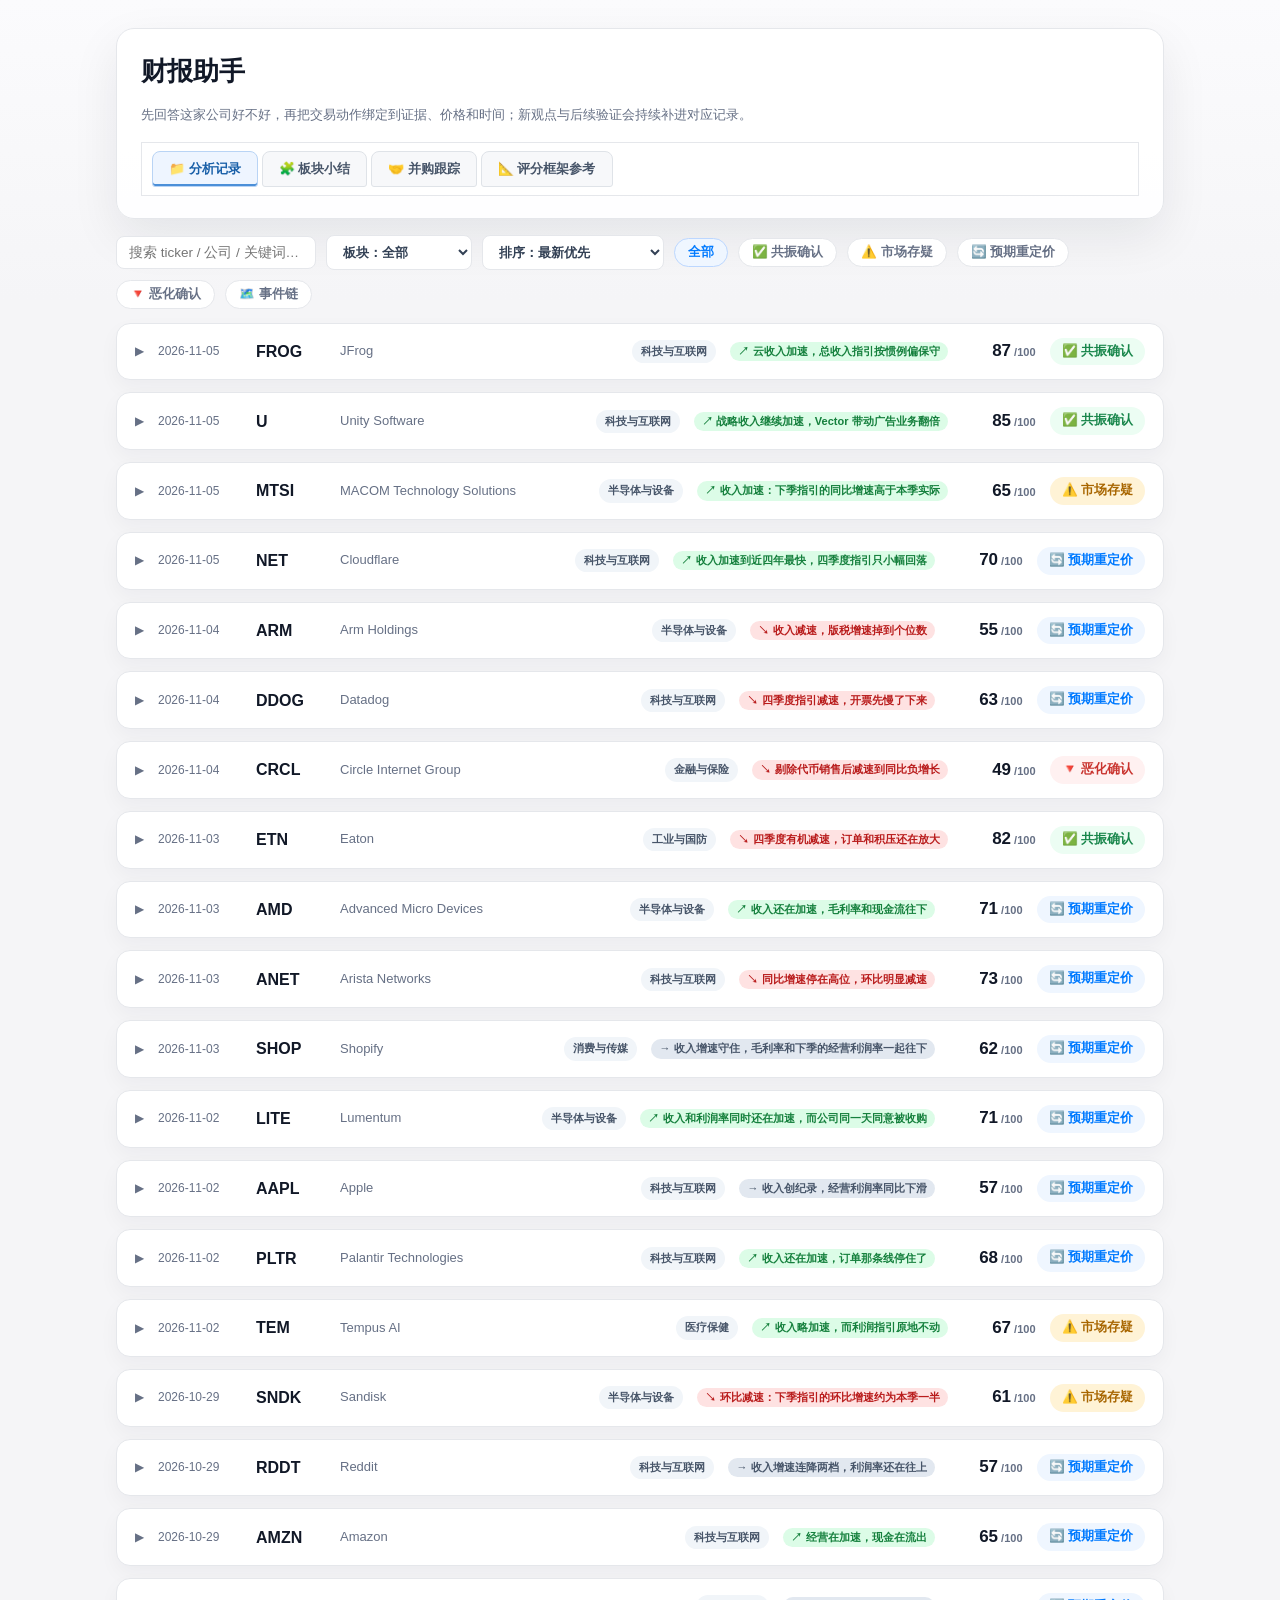
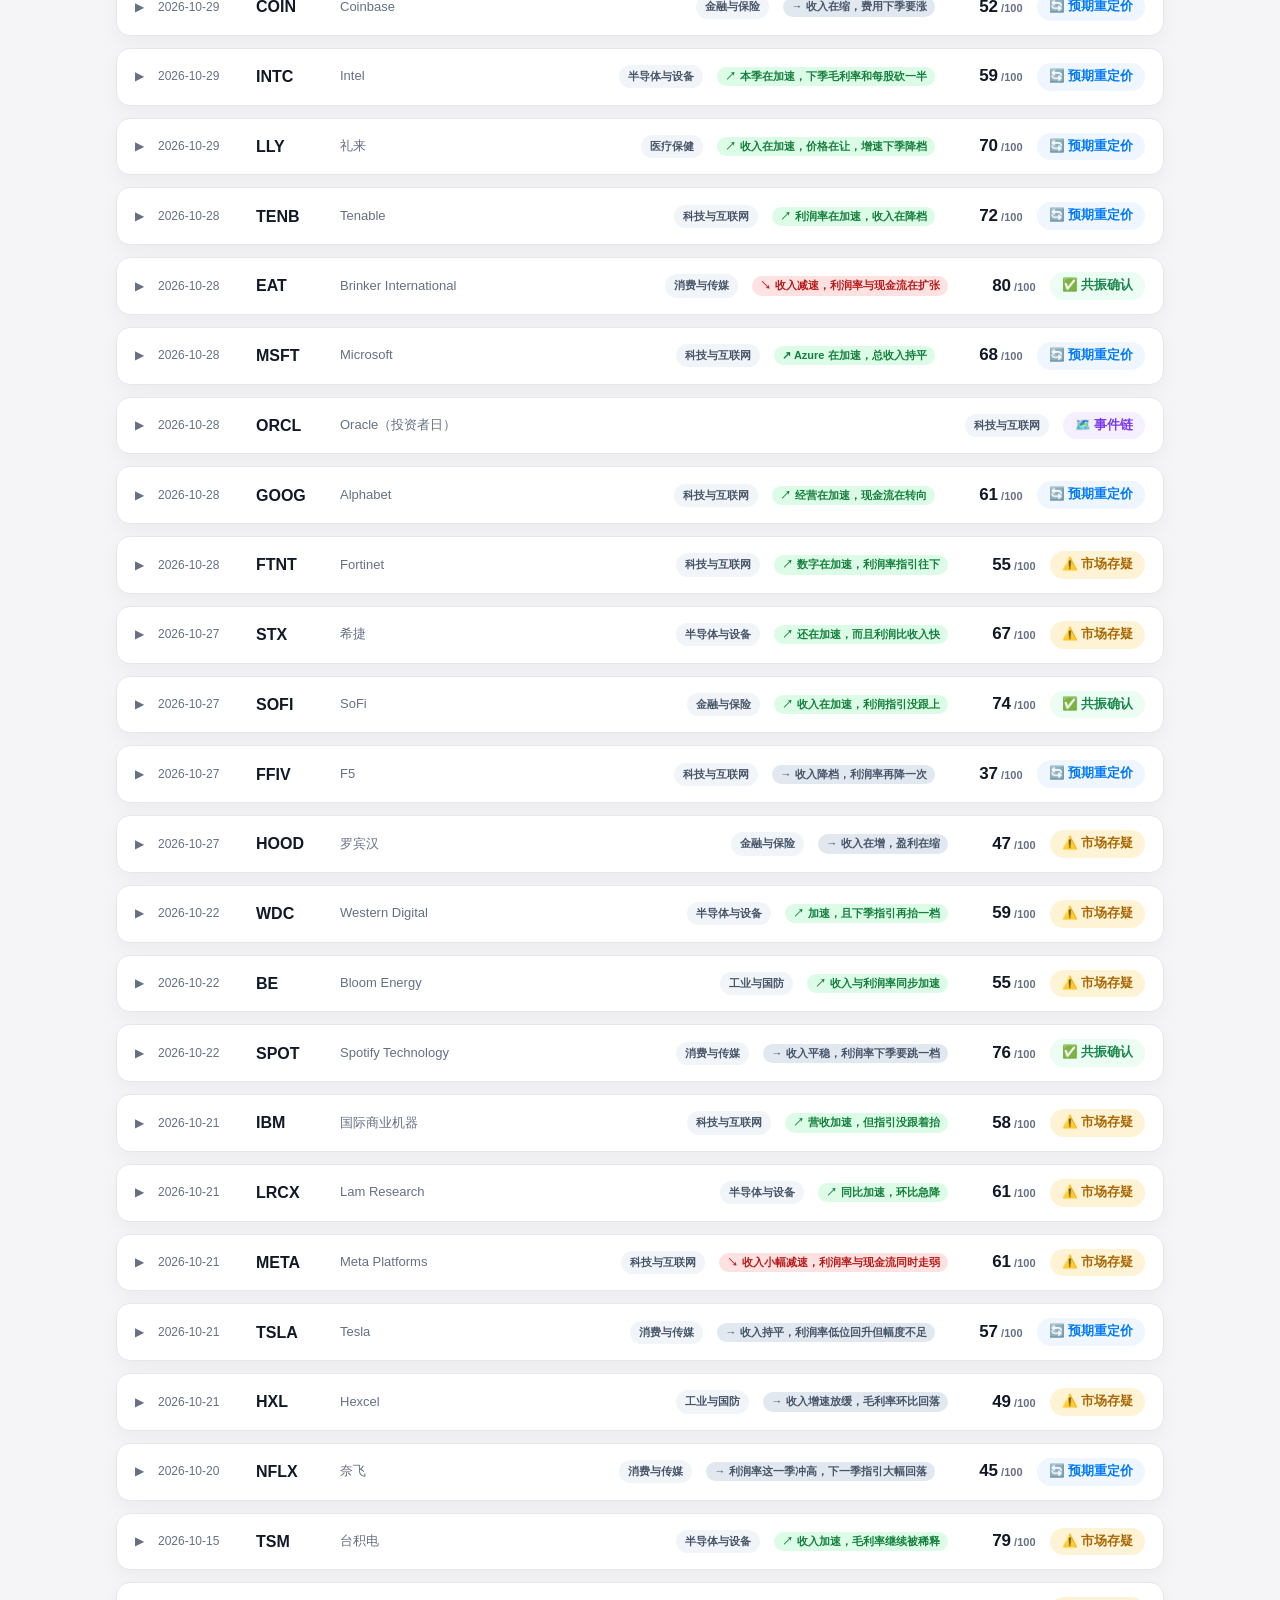
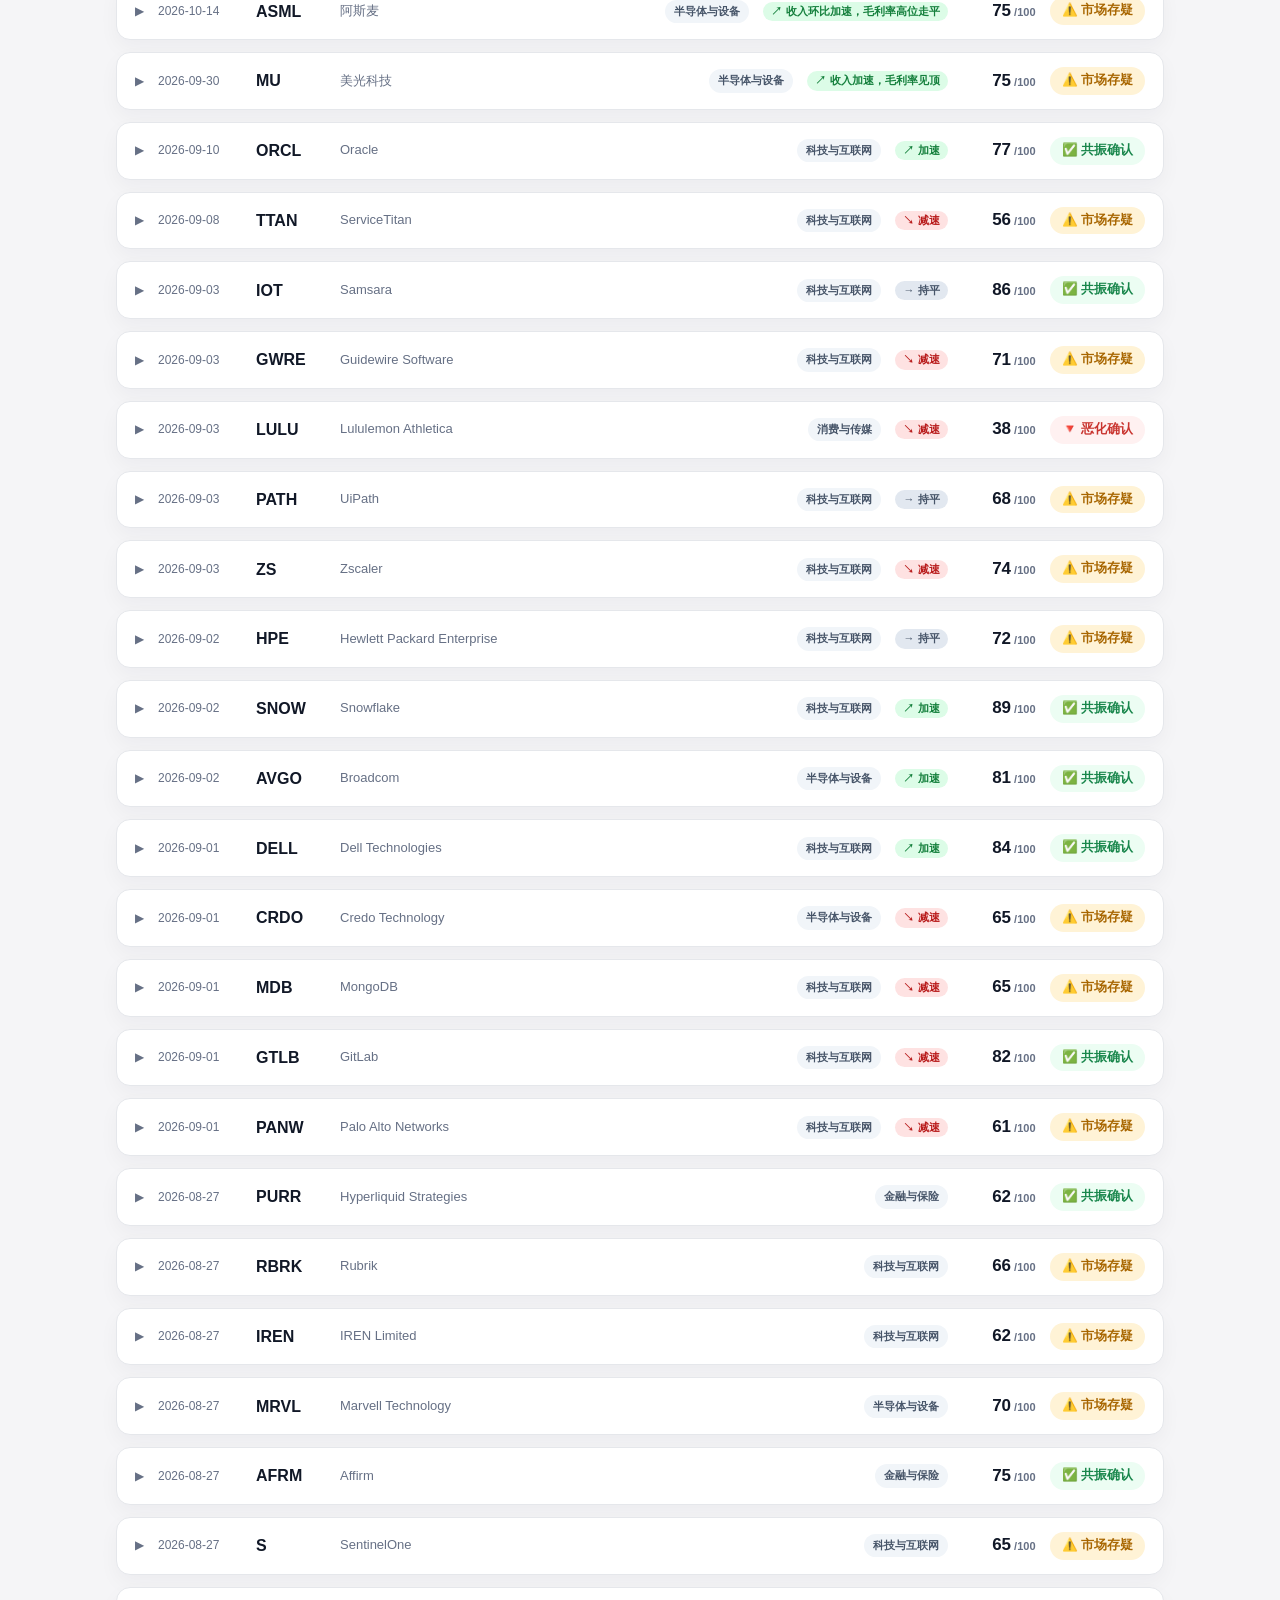
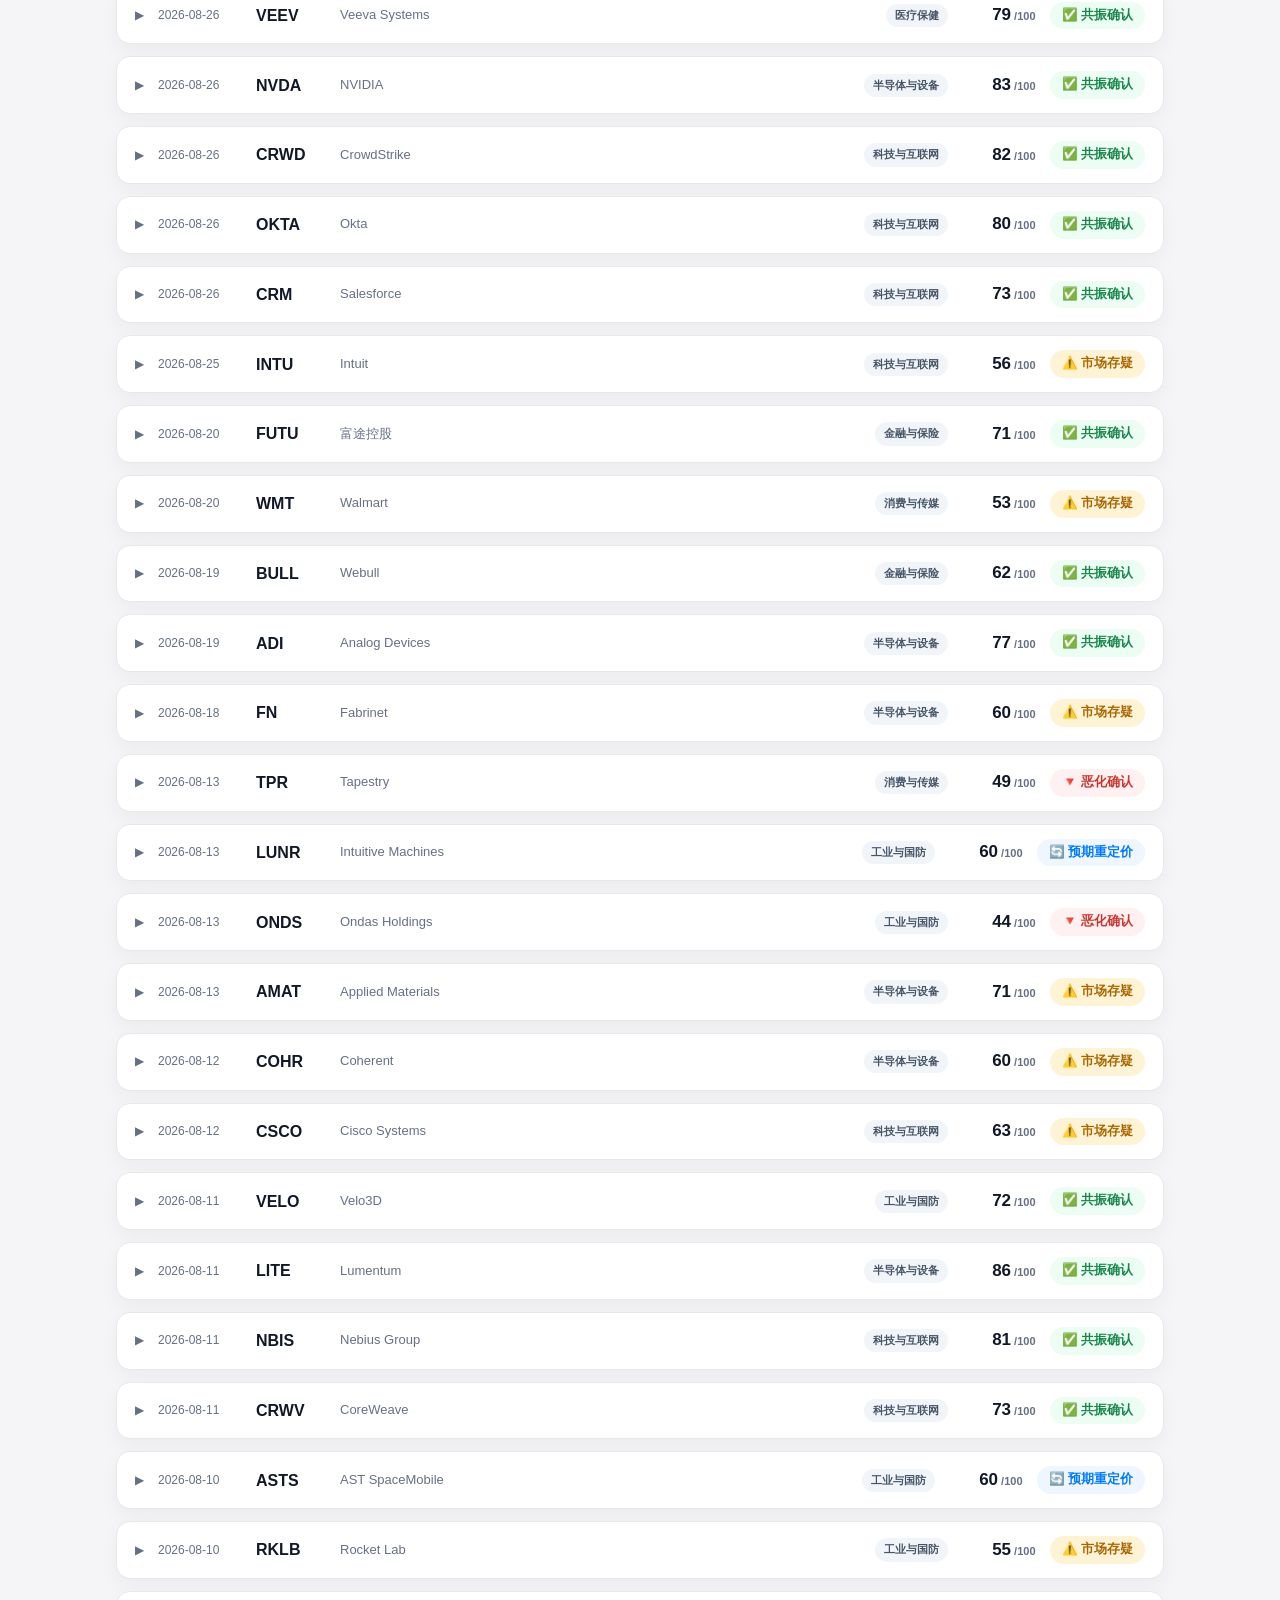
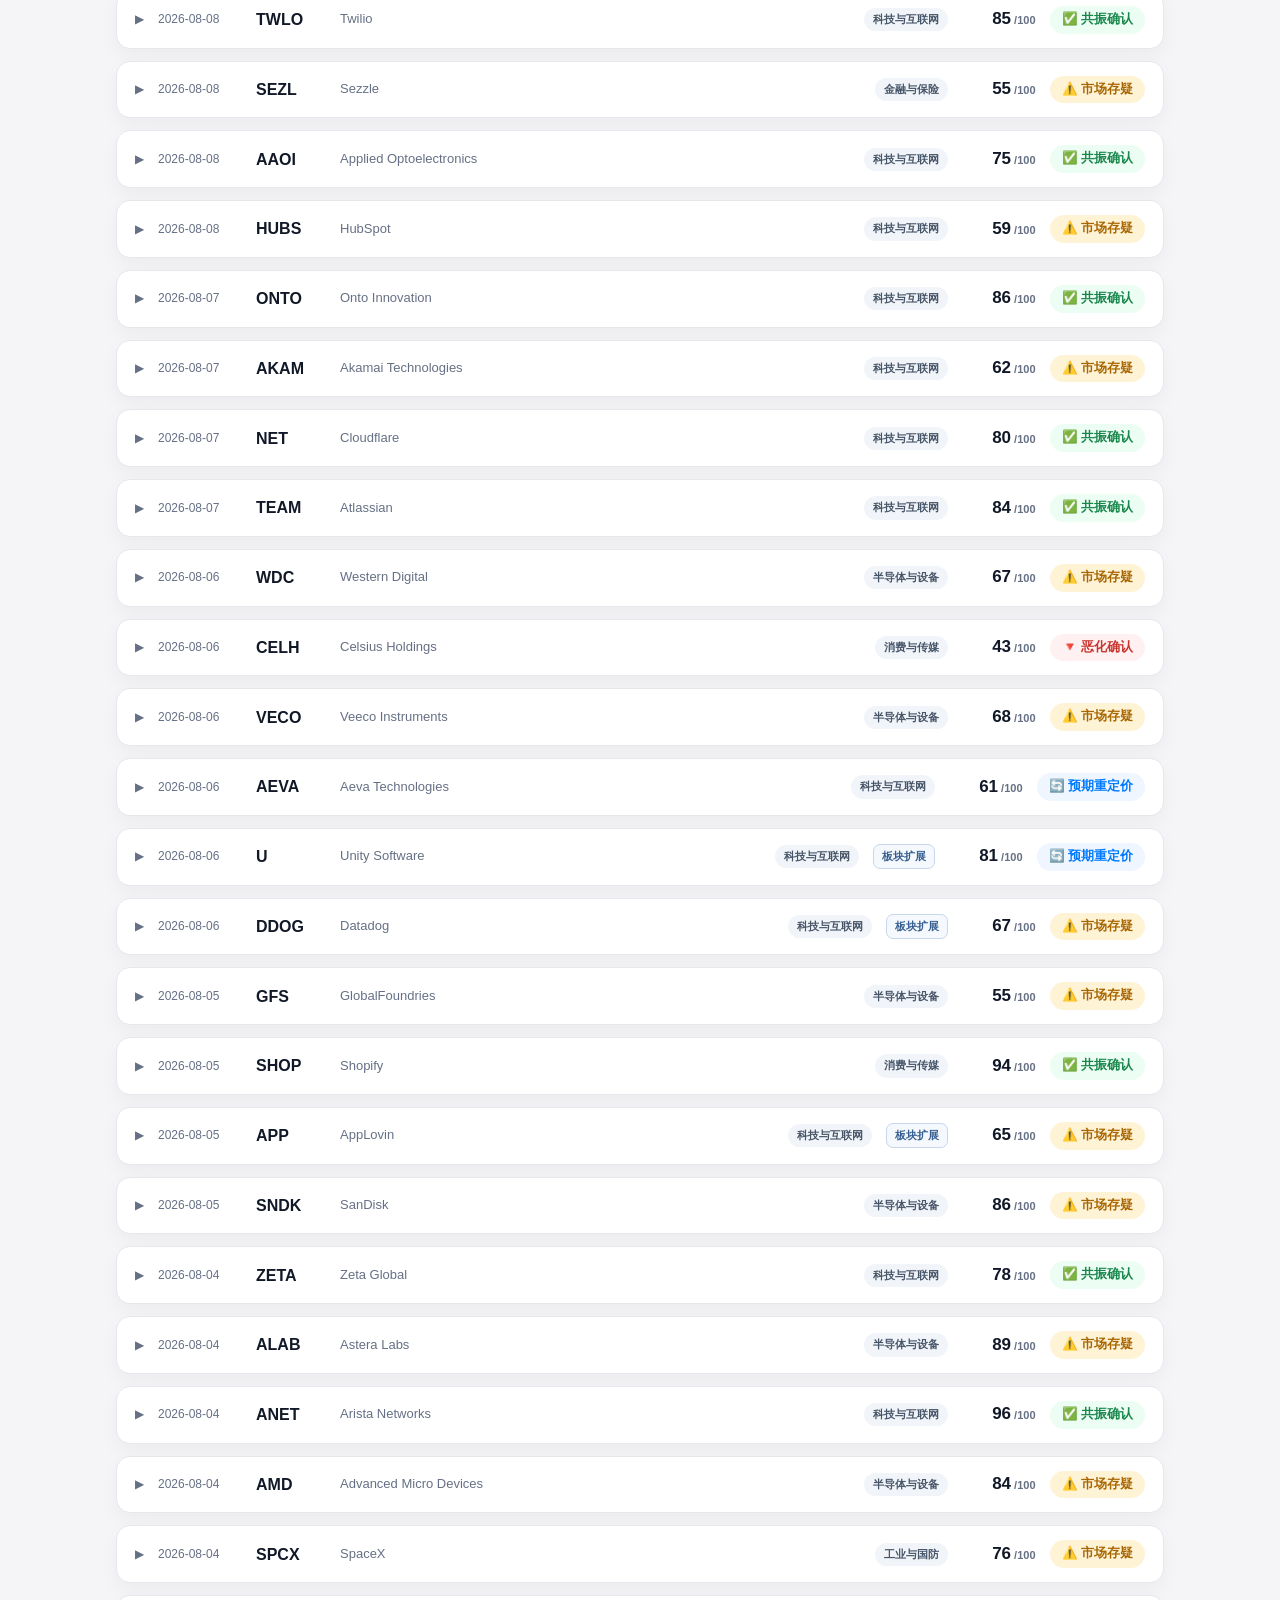
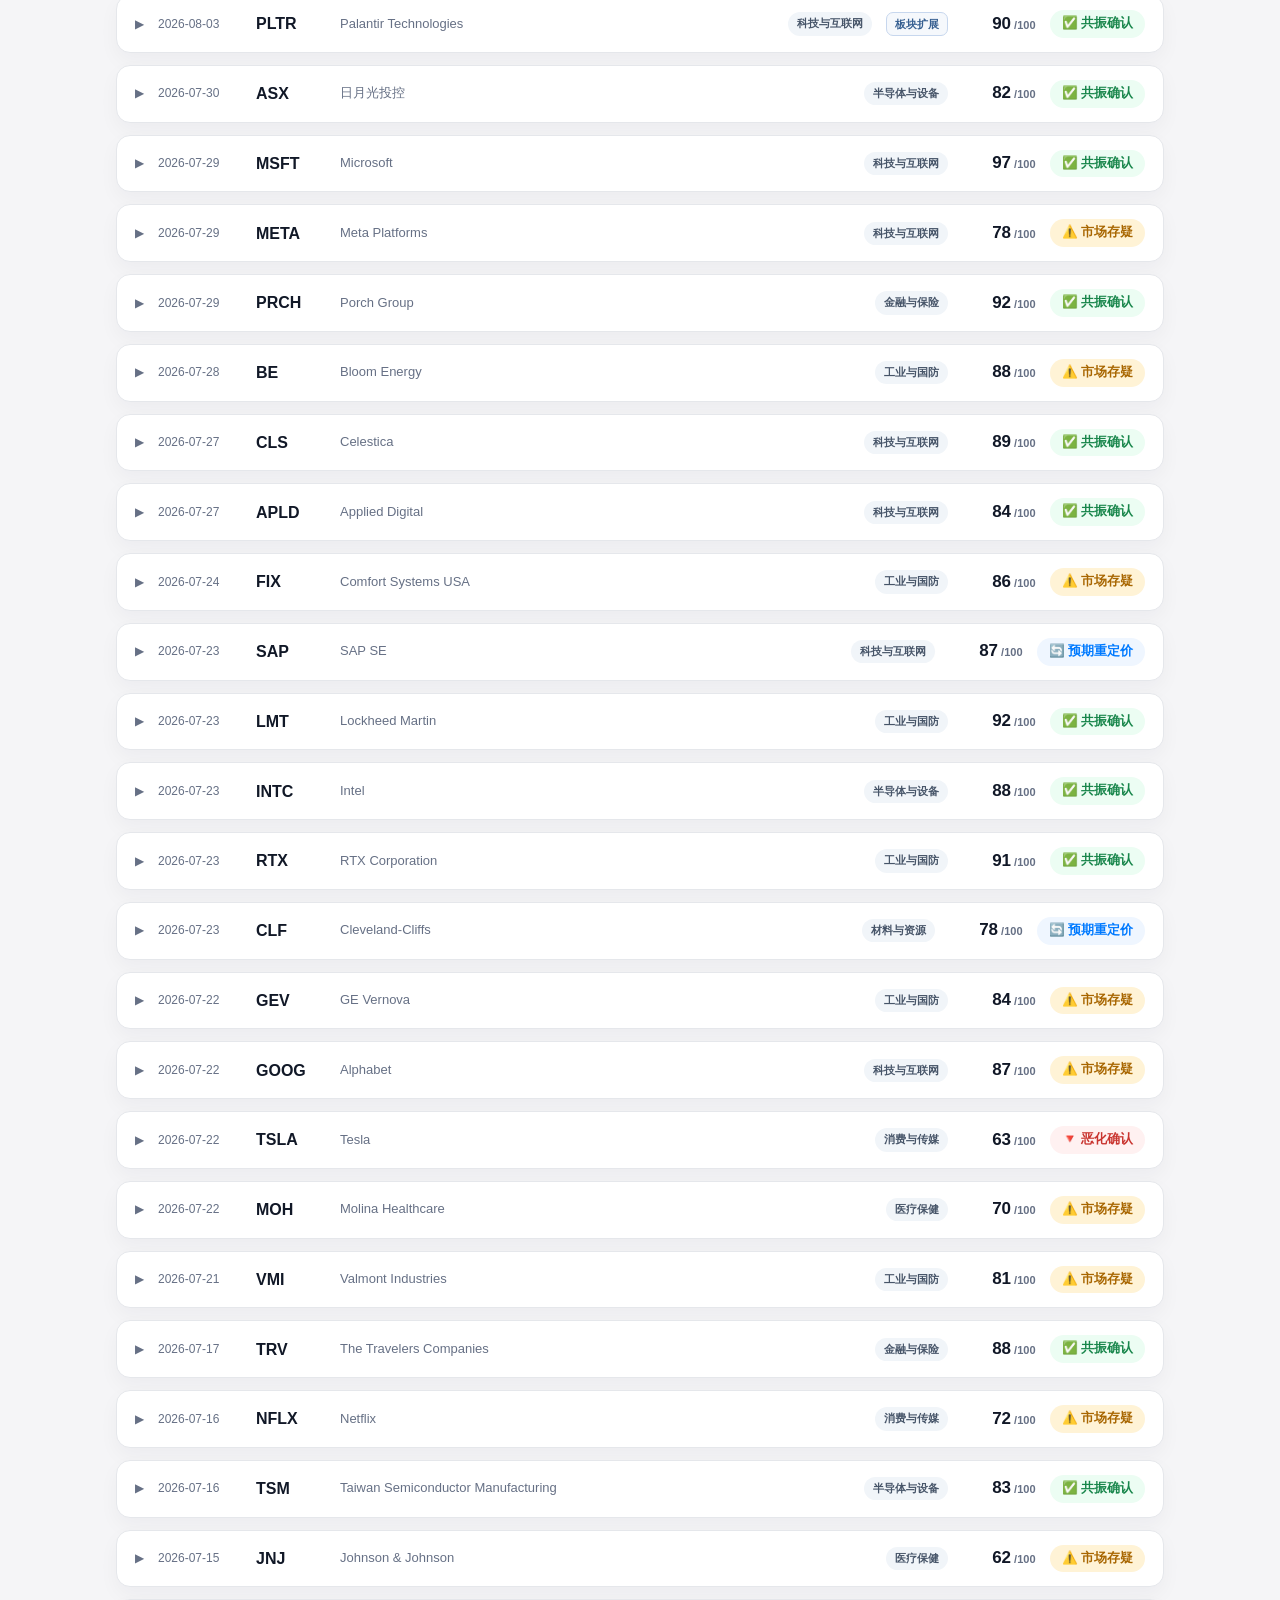
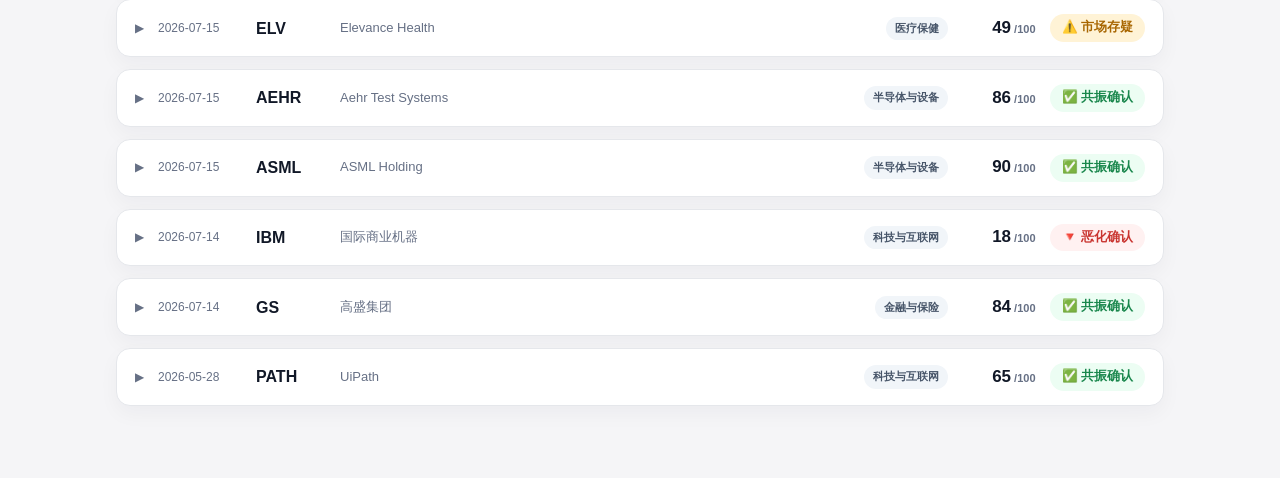
==== index.html @ 418816bb "加 FROG 2026 Q3、U 2026 Q3（11/05） 两条都已过反应日，股价反应按实际计分。 - FROG（11/05 盘后）：公司史上最大的收入超预期，云收入加速，全年指引年内第二次上调；" ====
<!doctype html>
<html lang="zh-Hans">
<head>
<meta charset="utf-8">
<meta name="viewport" content="width=device-width, initial-scale=1">
<title>财报助手</title>
<style>
:root{--bg:#f5f5f7;--panel:#fff;--text:#111827;--muted:#667085;--line:#e5e7eb;--blue:#007aff;--green:#18864b;--amber:#a86600;--red:#c9342f;--shadow:0 18px 48px rgba(15,23,42,.08)}
*{box-sizing:border-box}
body{margin:0;background:linear-gradient(180deg,#fbfbfd 0,var(--bg) 300px);color:var(--text);font-family:-apple-system,BlinkMacSystemFont,"Segoe UI","Microsoft YaHei","PingFang SC",Arial,sans-serif;line-height:1.58}
.wrap{max-width:1080px;margin:0 auto;padding:28px 16px 60px}
header{background:rgba(255,255,255,.94);border:1px solid var(--line);border-radius:18px;box-shadow:var(--shadow);padding:22px 24px;margin-bottom:16px}
h1{font-size:26px;margin:0 0 4px}
.sub{color:var(--muted);font-size:13px}
.tabs{display:flex;gap:4px;margin-top:16px;padding:8px 10px;background:#fff;border:1px solid var(--line);overflow-x:auto;scrollbar-width:none}
.tabs::-webkit-scrollbar{display:none}
.tab-btn{flex:0 0 auto;border:1px solid #dfe3e8;background:#f7f8fa;border-radius:8px 8px 3px 3px;padding:8px 16px;font-size:13px;font-weight:700;cursor:pointer;color:#475569;white-space:nowrap}
.tab-btn.active{background:#eef5ff;color:#185fa8;border-color:#b9d4f5;box-shadow:inset 0 -2px 0 #4b8fd8}
.panel{background:var(--panel);border:1px solid var(--line);border-radius:16px;box-shadow:0 8px 20px rgba(15,23,42,.04);padding:18px 20px;margin-bottom:14px}
.panel h2{font-size:16px;margin:0 0 10px}
.hint{font-size:12.5px;color:var(--muted)}

.toolbar{display:flex;gap:10px;align-items:center;margin-bottom:14px;flex-wrap:wrap}
.toolbar input[type=text]{padding:8px 12px;border:1px solid var(--line);border-radius:8px;font-size:13.5px;font-family:inherit;width:200px}
.sector-select,.sort-select{padding:8px 34px 8px 12px;border:1px solid var(--line);border-radius:8px;background:#fff;color:#334155;font-size:13px;font-weight:700;font-family:inherit;cursor:pointer}
.sort-note{width:100%;margin-top:-4px;color:var(--muted);font-size:11.5px}
.filter-chip{border:1px solid var(--line);background:#fff;border-radius:999px;padding:5px 13px;font-size:12.5px;font-weight:700;cursor:pointer;color:var(--muted)}
.filter-chip.active{background:#eff6ff;color:var(--blue);border-color:#bcd7ff}

.record{background:var(--panel);border:1px solid var(--line);border-radius:14px;box-shadow:0 8px 20px rgba(15,23,42,.04);margin-bottom:12px;overflow:hidden}
.record-head{display:flex;align-items:center;gap:14px;padding:14px 18px;cursor:pointer;flex-wrap:wrap}
.record-head:hover{background:#fafbfc}
.rec-date{font-size:12px;color:var(--muted);font-variant-numeric:tabular-nums;min-width:84px}
.rec-ticker{font-size:16px;font-weight:800;min-width:70px}
.rec-company{font-size:13px;color:var(--muted);flex:1;min-width:120px}
.sector-tag{display:inline-flex;border-radius:999px;padding:3px 9px;background:#f1f5f9;color:#475569;font-size:11px;font-weight:800;white-space:nowrap}
.rec-score{font-size:17px;font-weight:800;font-variant-numeric:tabular-nums;min-width:74px;text-align:right}
.rec-score small{font-size:11px;color:var(--muted);font-weight:600}
.sort-value{display:inline-flex;border:1px solid #bdd7f5;border-radius:7px;padding:3px 8px;background:#f0f7ff;color:#185fa8;font-size:11px;font-weight:800;white-space:nowrap}.sort-value.muted{border-color:var(--line);background:#f8fafc;color:#94a3b8}
.badge{display:inline-flex;border-radius:999px;padding:4px 12px;font-size:12.5px;font-weight:800;white-space:nowrap}
.badge.resonance{color:var(--green);background:#ecfdf3}
.badge.doubt{color:var(--amber);background:#fff3d6}
.badge.repricing{color:var(--blue);background:#eff6ff}
.badge.deterioration{color:var(--red);background:#fff1f1}
.badge.event{color:#7c3aed;background:#f5f0ff}
.deep-tag{display:inline-flex;border:1px solid #c7d7ee;border-radius:7px;padding:3px 8px;background:#f5f8fc;color:#365f91;font-size:10.5px;font-weight:800;white-space:nowrap}
.rec-arrow{color:var(--muted);font-size:12px;transition:transform .15s}
.record.open .rec-arrow{transform:rotate(90deg)}
.record-body{display:none;border-top:1px solid var(--line);padding:16px 18px}
.record.open .record-body{display:block}
.record-mode-tabs{display:flex;border-bottom:1px solid var(--line);margin:-4px 0 14px;overflow-x:auto}
.record-mode-tab{flex:1;min-width:160px;border:0;border-bottom:2px solid transparent;background:transparent;padding:10px 14px;text-align:left;color:#98a2b3;font-family:inherit;cursor:pointer}
.record-mode-tab b{display:inline;font-size:14px;color:inherit}.record-mode-tab span{display:inline;margin-left:7px;font-size:11px;color:inherit}
.record-mode-tab.active{color:#111827;border-bottom-color:#4f46e5}.record-mode-tab.active b{font-weight:850}
.record-pane{display:none}.record-pane.active{display:block}
.business-card{border:1px solid #d9dee7;border-radius:12px;background:#fff;padding:15px 16px;margin:0 0 12px}
.business-card h4{margin:0;font-size:15px}.business-kicker{font-size:11.5px;color:var(--muted);margin:1px 0 10px}
/* 2026-09-10 Vic：「改成字体统一」——这张卡原来有三种字号（导语14px/750、正文13px、标签11.5px），
   一眼看过去像三个不同的东西。统一成 13px：导语只靠浅底色区分，标签只靠颜色+字重区分，不再靠字号。*/
.business-lead{font-size:13px;font-weight:600;background:#f8fafc;border-radius:9px;padding:11px 12px;margin-bottom:10px}
/* 2026-09-10 Vic：三栏并排读着不舒服 → 竖排，标签在左、正文在右，一行一件事 */
.business-grid{display:flex;flex-direction:column;gap:9px;margin-top:9px}
.business-item{border-top:1px solid var(--line);padding-top:9px;font-size:13px;display:grid;grid-template-columns:88px minmax(0,1fr);gap:10px;align-items:start}
.business-item b{color:#475569;font-size:13px;font-weight:600;margin:0;display:block}
@media(max-width:560px){.business-item{grid-template-columns:1fr;gap:3px}}
.decision-hero{border:1px solid #d7dce5;border-radius:12px;background:#f8fafc;padding:14px 15px;margin-bottom:12px}.decision-hero-top{display:flex;align-items:center;gap:9px;flex-wrap:wrap;margin-bottom:5px}.decision-hero h4{margin:0;font-size:15px}.decision-stance{border-radius:999px;background:#fff3d6;color:#8a5a00;padding:4px 10px;font-size:11px;font-weight:850}.decision-hero p{margin:0;font-size:13px;color:#334155}
.decision-section{border:1px solid var(--line);border-radius:10px;background:#fff;padding:12px 14px;margin-bottom:10px}.decision-section h4{margin:0 0 7px;font-size:12px;color:#334155}
.decision-row{display:grid;grid-template-columns:minmax(0,1fr) minmax(0,1fr) minmax(0,1.15fr);gap:8px;padding:8px 0;border-top:1px solid var(--line);font-size:12.5px}.decision-row:first-of-type{border-top:0}.decision-row b{color:#334155}.decision-row strong{color:#185fa8}.decision-row span{color:#475569}
.decision-grid{display:grid;grid-template-columns:repeat(2,minmax(0,1fr));gap:10px}.decision-list{margin:0;padding-left:18px}.decision-list li{font-size:12.5px;margin:4px 0}.decision-note{font-size:11.5px;color:var(--muted);margin-top:8px}.decision-empty{border:1px dashed #cbd5e1;border-radius:10px;padding:22px;text-align:center;color:var(--muted);font-size:13px}
.detail-page-link{display:flex;align-items:center;justify-content:space-between;gap:12px;border:1px solid #bed1eb;border-radius:11px;background:#f4f8fd;padding:11px 13px;margin-bottom:14px}.detail-page-link div{font-size:12px;color:#475569}.detail-page-link b{display:block;font-size:13px;color:#1e3a5f}.detail-page-link a{flex:0 0 auto;border-radius:8px;background:#185fa8;color:#fff;text-decoration:none;padding:7px 12px;font-size:12px;font-weight:800}
.dims{display:grid;grid-template-columns:repeat(3,minmax(0,1fr));gap:10px;margin-bottom:14px}
.dim{background:#f8fafc;border:1px solid var(--line);border-radius:10px;padding:9px 12px}
.dim span{display:block;font-size:11px;font-weight:800;color:var(--muted)}
.dim b{font-size:15px;font-variant-numeric:tabular-nums}
.dim .bar{height:5px;border-radius:999px;background:#e8ebef;margin-top:5px;overflow:hidden}
.dim .bar i{display:block;height:100%;background:var(--blue)}
.report-text{background:#fff;color:#172033;border:1px solid var(--line);border-radius:10px;padding:16px;margin:0 0 12px}
.report-text h3{font-size:15px;margin:18px 0 7px;color:#111827}.report-text h3:first-child{margin-top:0}
.report-text p{font-size:13.5px;margin:7px 0;color:#172033}.report-text .one-line{font-weight:800;background:#f8fafc;border-left:3px solid var(--blue);padding:9px 11px;border-radius:0 8px 8px 0}
.metric-snapshot{border:1px solid var(--line);border-radius:12px;background:#fff;padding:14px 16px;margin:0 0 12px}
.metric-snapshot h4{margin:0 0 8px;font-size:13px;color:#111827}
.metric-section{margin-top:10px}.metric-section:first-of-type{margin-top:0}
.metric-section-title{font-size:11px;font-weight:800;color:var(--muted);margin:0 0 3px;text-transform:uppercase;letter-spacing:.03em}
.metric-line{display:grid;grid-template-columns:12px minmax(0,1fr) 12px;gap:7px;align-items:start;padding:2px 0;font-size:13px;line-height:1.45}
.metric-diamond{color:#56a7e4;font-size:11px;transform:translateY(2px)}
.metric-copy b{font-weight:800}.metric-copy span{color:#475569}
.metric-dot{width:11px;height:11px;border-radius:50%;margin-top:4px;background:#94a3b8}
.metric-dot.beat,.metric-dot.up{background:#72bb56}.metric-dot.miss,.metric-dot.down{background:#ef476f}.metric-dot.flat{background:#f5bd4f}
.metric-legend{margin-top:9px;padding-top:7px;border-top:1px dashed var(--line);font-size:10.5px;color:var(--muted)}
/* 2026-09-10 Vic：「大段文字读起来很累」。prose() 已把长段按句切成 <p>，
   这里给它们呼吸空间：段间距 + 更松的行高 + 真加粗有颜色。
   注意 .vic-notes/.outcome 原来带 white-space:pre-wrap，配 <p> 会多出空行，所以在 .prose 里关掉。*/
.prose p{margin:0 0 .62em;line-height:1.78}
.prose p:last-child{margin-bottom:0}
.prose strong{font-weight:800;color:#0f172a;background:linear-gradient(transparent 62%,#ffe9a8 62%)}
.prose{white-space:normal}
.prose-list{margin:.2em 0 .5em;padding-left:0;list-style:none}
.prose-list>li{position:relative;padding-left:15px;margin:0 0 .5em}
.prose-list>li:last-child{margin-bottom:0}
.prose-list>li::before{content:"";position:absolute;left:2px;top:.62em;width:5px;height:5px;border-radius:50%;background:#94a3b8}
.prose-list>li>p{margin:0 0 .35em}
.prose-list>li>p:last-child{margin-bottom:0}
/* 这季发生了什么：先我的归纳，再管理层原话 */
.quarter-box .quarter-lead{margin-bottom:10px}
.quarter-box .quarter-quotes{border-top:1px dashed var(--line);padding-top:9px}
.quarter-box .quarter-quotes>b{display:block;font-size:11.5px;color:#475569;margin-bottom:5px}
/* 叙事的共识/分歧单段常到 200 字，挤在两栏窄格里最难读——够长就整行铺开 */
@media (max-width:1100px){.insight-grid{grid-template-columns:1fr}}
.vic-notes{border-left:3px solid var(--amber);background:#faf6ee;padding:10px 14px;border-radius:0 8px 8px 0;font-size:13px;margin:0 0 12px;white-space:pre-wrap}
.vic-notes b{color:#8a5a00;font-size:12px;display:block;margin-bottom:3px}
.outcome{border-left:3px solid var(--green);background:#f0f9f3;padding:10px 14px;border-radius:0 8px 8px 0;font-size:13px;margin:0 0 12px;white-space:pre-wrap}
.outcome b{color:var(--green);font-size:12px;display:block;margin-bottom:3px}
/* .prose{white-space:normal} 写在上面，和 .vic-notes/.outcome 同优先级但更靠前，会被它们的
   pre-wrap 覆盖；这两条必须放在后面才生效（prose 已经切好 <p>，再 pre-wrap 会多出空行）*/
.vic-notes.prose,.outcome.prose{white-space:normal}
.outcome.loss{border-left-color:var(--red);background:#fdf1f0}
.outcome.loss b{color:var(--red)}
.insight-grid{display:grid;grid-template-columns:repeat(2,minmax(0,1fr));gap:10px;margin:0 0 12px}
.insight-box{border:1px solid var(--line);border-radius:10px;padding:12px 14px;background:#fff;font-size:13px}
.insight-box h4{font-size:12px;margin:0 0 6px;color:#334155}
.insight-box ul{margin:0;padding-left:18px}.insight-box li{margin:3px 0}
.narrative-summary{border-left:3px solid var(--blue);background:#f5f9ff;padding:11px 14px;border-radius:0 8px 8px 0;font-size:13px;margin:0 0 12px}
.history-box{border:1px solid var(--line);border-radius:10px;background:#fbfcfe;padding:12px 14px;font-size:13px;margin:0 0 12px}
.history-box h4{font-size:12px;margin:0 0 7px;color:#334155}.history-box ul{margin:0;padding-left:18px}.history-box li{margin:3px 0}
.extended-analysis{border:1px solid #cdd8e7;border-radius:12px;background:#f8fafc;padding:15px;margin:0 0 12px}
.extended-head{display:flex;gap:8px;align-items:center;justify-content:space-between;margin-bottom:9px}.extended-head h4{margin:0;font-size:14px}.extended-head span{font-size:10.5px;font-weight:800;color:#365f91;background:#eaf1fa;border-radius:6px;padding:3px 7px}
.extended-core{background:#fff;border-left:3px solid #4b8fd8;border-radius:0 8px 8px 0;padding:10px 12px;font-size:13px;margin-bottom:10px}
.growth-path{display:flex;gap:6px;align-items:stretch;margin:0 0 10px;overflow-x:auto;padding-bottom:3px}.growth-node{flex:1;min-width:118px;border:1px solid var(--line);border-radius:8px;background:#fff;padding:8px 9px}.growth-node b{display:block;font-size:10.5px;color:var(--muted)}.growth-node span{display:block;margin-top:2px;font-size:12.5px;font-weight:800}.growth-arrow{align-self:center;color:#94a3b8;font-weight:800}
.extended-grid{display:grid;grid-template-columns:repeat(2,minmax(0,1fr));gap:8px;margin-bottom:10px}.extended-box{border:1px solid var(--line);border-radius:8px;background:#fff;padding:10px 11px;font-size:12.5px}.extended-box h5{margin:0 0 4px;font-size:11px;color:#475569}
.sector-map{margin-top:10px}.sector-map h5,.judge-box h5{margin:0 0 6px;font-size:11px;color:#475569}.sector-row{display:grid;grid-template-columns:86px 150px minmax(0,1fr);gap:8px;padding:7px 0;border-top:1px solid var(--line);font-size:12px}.sector-row:first-of-type{border-top:0}.sector-row b{color:#334155}.sector-row em{font-style:normal;color:var(--blue);font-weight:800}
.judge-box{margin-top:10px;border-top:1px solid var(--line);padding-top:9px}.judge-box ol{margin:0;padding-left:20px}.judge-box li{font-size:12.5px;margin:3px 0}
.source-row{display:flex;gap:7px;flex-wrap:wrap;margin:0 0 12px}
.source-link{display:inline-flex;align-items:center;gap:5px;border:1px solid var(--line);border-radius:999px;padding:5px 10px;background:#fff;color:#334155;text-decoration:none;font-size:12px;font-weight:700}
.source-link:hover{border-color:#a9c8f5;color:var(--blue)}
.footnotes{border-top:1px solid var(--line);margin:12px 0 0;padding:10px 0 0;color:var(--muted);font-size:11.5px}
.footnotes ol{margin:4px 0 0;padding-left:18px}.footnotes li{margin:2px 0}.footnotes a{color:#475569;text-decoration:none}.footnotes a:hover{color:var(--blue);text-decoration:underline}
.strength{font-weight:800;font-variant-numeric:tabular-nums;white-space:nowrap}
.narrative-card{border:1px solid var(--line);background:#fff;border-radius:14px;margin-bottom:12px;padding:16px 18px}
.narrative-card h3{font-size:16px;margin:0 0 6px}.narrative-card p{font-size:13px;margin:5px 0;color:#334155}
.narrative-card .narr-lead{font-weight:700;color:#0f172a;margin:15px 0 5px;font-size:13px}
.narrative-card .narr-lead:first-of-type{margin-top:11px}
.narrative-card .narr-para{margin:0 0 8px;line-height:1.8;color:#334155}
.narrative-card .narr-para:last-of-type{margin-bottom:0}
.sector-card{border:1px solid var(--line);background:#fff;border-radius:14px;margin-bottom:12px;padding:16px 18px}
.sector-card h3{font-size:16px;margin:0 0 4px}
.sector-meta{font-size:12px;color:#64748b;margin:0 0 10px}
.sector-members{display:flex;flex-wrap:wrap;gap:6px;margin:0 0 12px}
.sector-chip{display:inline-flex;align-items:center;gap:5px;border:1px solid var(--line);border-radius:999px;padding:3px 10px;font-size:12px;background:#f8fafc}
.sector-chip b{font-size:12px}
.sector-chip .chip-score{color:#0f172a;font-weight:700}
.sector-chip.watch{color:#94a3b8;background:#fff;border-style:dashed}
.sector-verdict{border-left:3px solid var(--blue);background:#f5f9ff;padding:10px 13px;border-radius:0 8px 8px 0;font-size:13px;margin:0 0 10px}
.sector-card .narr-lead{font-weight:700;color:#0f172a;margin:12px 0 5px;font-size:13px}
.sector-card .narr-para{margin:0 0 8px;line-height:1.8;color:#334155;font-size:13px}
.sector-card .narr-para:last-of-type{margin-bottom:0}
.accel{display:flex;flex-wrap:wrap;align-items:baseline;gap:8px;border-radius:10px;padding:11px 13px;margin:0 0 12px;font-size:13px;border:1px solid var(--line);background:#f8fafc}
.accel.up{border-color:#bbf7d0;background:#f0fdf4}
.accel.down{border-color:#fecaca;background:#fef2f2}
.accel.flat{border-color:#e2e8f0;background:#f8fafc}
.accel-dir{font-weight:700;white-space:nowrap}
.accel.up .accel-dir{color:#15803d}.accel.down .accel-dir{color:#b91c1c}.accel.flat .accel-dir{color:#475569}
.accel-body{color:#0f172a;font-weight:600;flex-basis:100%}.accel-line{display:block;margin-top:5px;line-height:1.65}.accel-line:first-child{margin-top:0}.accel-line em{font-style:normal;font-weight:700;color:#64748b;margin-right:7px}.accel-line em.to{color:#94a3b8}
.accel-note{flex-basis:100%;color:#475569;line-height:1.7}.accel-note>p{margin:0 0 .5em}.accel-note>p:last-child{margin-bottom:0}.accel-note .prose-list{margin:.2em 0 0;padding-left:1.15em}.accel-note .prose-list li{margin-bottom:.45em}.accel-note .prose-list li p{margin:0}
.accel-tag{display:inline-block;border-radius:999px;padding:1px 8px;font-size:11px;font-weight:700;white-space:nowrap}
.accel-tag.up{background:#dcfce7;color:#15803d}.accel-tag.down{background:#fee2e2;color:#b91c1c}.accel-tag.flat{background:#e2e8f0;color:#475569}
.decision-inline{margin:18px 0 0;padding:14px 15px;border:1px solid var(--line);border-radius:10px;background:#fcfcfd}
.decision-inline h4{margin:0 0 9px;font-size:13px;color:#0f172a}
.dec-stance{margin:0 0 10px;font-size:13.5px;font-weight:600;color:#0f172a;line-height:1.65}
.dec-list{margin:0;padding:0;list-style:none}
.dec-list li{position:relative;padding:0 0 0 17px;margin:0 0 9px;font-size:13px;line-height:1.7;color:#0f172a}
.dec-list li:last-child{margin-bottom:0}
.dec-list li:before{content:"·";position:absolute;left:4px;top:-1px;font-weight:700;color:#64748b}
.dec-list li b{font-weight:600}
.dec-list li span{display:block;color:#64748b;font-size:12.5px;margin-top:2px}
.dec-list li.inv{color:#b91c1c}
.dec-list li.inv:before{content:"×";color:#dc2626;font-size:12px;top:0}
.dec-timing{margin:11px 0 0;font-size:12.5px;color:#475569;line-height:1.7}
.dec-risk{margin:8px 0 0;font-size:12.5px;color:#64748b;line-height:1.7}
.src-offline{color:#64748b}
.narrative-title{display:flex;align-items:center;gap:8px;flex-wrap:wrap}
.trend-badge{display:inline-flex;align-items:center;border-radius:999px;padding:3px 8px;font-size:10px;line-height:1;font-weight:900;letter-spacing:.04em;vertical-align:middle}
.trend-badge.new{color:#1556a0;background:#eaf3ff;border:1px solid #bed8fa}
.trend-badge.uptrending{color:#8a4b08;background:#fff4df;border:1px solid #f3cf91}
.strength-pill{display:inline-flex;border-radius:999px;padding:3px 9px;background:#eef2f7;color:#334155;font-size:12px;font-weight:800}
.ticker-list{font-size:12px;color:var(--blue);font-weight:800}
.layer-stack{display:flex;flex-direction:column;gap:8px;margin:12px 0}
.layer-box{border:1px solid var(--line);border-radius:12px;background:#fafafa;padding:10px 14px;display:flex;align-items:center;gap:14px;flex-wrap:wrap}
.layer-head{min-width:104px;flex:0 0 auto}
.layer-name{font-size:13px;font-weight:800;color:#0f172a;white-space:nowrap}
.layer-desc{font-size:11px;color:var(--muted);white-space:nowrap}
.layer-chips{display:flex;flex-wrap:wrap;gap:6px;flex:1}
.layer-chip{display:inline-flex;border:1px solid var(--line);border-radius:8px;padding:3px 10px;font-size:12px;font-weight:700;color:#334155;background:#fff}
.inline-sources{border-top:1px solid var(--line);margin-top:10px;padding-top:8px;color:var(--muted);font-size:11.5px;line-height:1.6}
.inline-sources a{color:#475569;text-decoration:none}.inline-sources a:hover{color:var(--blue);text-decoration:underline}
.collapse-record{display:block;margin:16px auto 0;border:1px solid #cbd5e1;background:#f8fafc;color:#334155;border-radius:8px;padding:8px 24px;font:700 12.5px/1.2 inherit;cursor:pointer}
.collapse-record:hover{background:#eef2f7}
.merger-card{background:var(--panel);border:1px solid var(--line);border-radius:16px;box-shadow:0 8px 20px rgba(15,23,42,.04);margin-bottom:14px;overflow:hidden}
.merger-top{padding:18px 20px;border-bottom:1px solid var(--line);display:flex;gap:12px;align-items:flex-start;flex-wrap:wrap}
.merger-title{flex:1;min-width:220px}.merger-title h3{margin:0;font-size:18px}.merger-title p{margin:3px 0 0;color:var(--muted);font-size:12.5px}
.deal-status{border-radius:999px;padding:5px 11px;background:#fff3d6;color:var(--amber);font-size:12px;font-weight:800;white-space:nowrap}
.deal-grid{display:grid;grid-template-columns:repeat(5,minmax(0,1fr));gap:9px;padding:14px 20px}
.deal-metric{border:1px solid var(--line);border-radius:10px;background:#f8fafc;padding:9px 11px}.deal-metric span{display:block;color:var(--muted);font-size:11px;font-weight:700}.deal-metric b{display:block;margin-top:2px;font-size:15px}
.merger-body{padding:0 20px 18px}.merger-body details{border-top:1px solid var(--line);padding-top:13px}.merger-body summary{cursor:pointer;font-size:13px;font-weight:800;color:var(--blue);margin-bottom:12px}
.empty{text-align:center;color:var(--muted);padding:48px 20px;font-size:14px}
.empty b{display:block;font-size:16px;color:var(--text);margin-bottom:6px}

.fw h3{font-size:14.5px;margin:18px 0 6px}
.fw table{width:100%;border-collapse:separate;border-spacing:0;border:1px solid var(--line);border-radius:10px;overflow:hidden;margin:8px 0 12px;font-size:13px}
.fw th,.fw td{border-bottom:1px solid var(--line);padding:7px 11px;text-align:left}
.fw tr:last-child td{border-bottom:0}
.fw th{background:#f8fafc;font-weight:800;color:#334155}
.fw code{background:#f1f3f5;border-radius:4px;padding:1px 5px;font-size:12px}
.fw pre{background:#f8fafc;border:1px solid var(--line);border-radius:10px;padding:12px 14px;font-size:12.5px;overflow:auto}
.fw ul{padding-left:20px;margin:6px 0}
.fw li{margin:3px 0;font-size:13.5px}
@media(max-width:760px){.dims,.insight-grid,.extended-grid,.business-grid,.decision-grid{grid-template-columns:1fr}.deal-grid{grid-template-columns:repeat(2,1fr)}.rec-company{display:none}.tabs{margin-left:-8px;margin-right:-8px}.toolbar input[type=text]{width:100%}.sector-select,.sort-select{flex:1;min-width:145px}.metric-snapshot{padding:12px}.metric-line{font-size:12.5px}.sector-row{grid-template-columns:74px minmax(0,1fr)}.sector-row span{grid-column:1/-1}.extended-analysis{padding:12px}.record-mode-tab{padding:9px 8px;min-width:145px}.record-mode-tab b,.record-mode-tab span{display:block;margin:0}.decision-row{grid-template-columns:1fr}.decision-row strong,.decision-row span{padding-left:12px}}
</style>
</head>
<body>
<main class="wrap">

<header>
  <h1>财报助手</h1>
  <p class="sub">先回答这家公司好不好，再把交易动作绑定到证据、价格和时间；新观点与后续验证会持续补进对应记录。</p>
  <div class="tabs">
    <button class="tab-btn active" data-tab="tab-records">📁 分析记录</button>
    <button class="tab-btn" data-tab="tab-sectors">🧩 板块小结</button>
    <button class="tab-btn" data-tab="tab-mergers">🤝 并购跟踪</button>
    <button class="tab-btn" data-tab="tab-framework">📐 评分框架参考</button>
  </div>
</header>

<!-- ============ TAB: RECORDS ============ -->
<section id="tab-records">
  <div class="toolbar">
    <input type="text" id="search" placeholder="搜索 ticker / 公司 / 关键词…">
    <select id="sector-filter" class="sector-select" aria-label="按板块筛选">
      <option value="all">板块：全部</option>
      <option value="semis">半导体与设备</option>
      <option value="tech">科技与互联网</option>
      <option value="industrials">工业与国防</option>
      <option value="healthcare">医疗保健</option>
      <option value="financials">金融与保险</option>
      <option value="consumer">消费与传媒</option>
      <option value="materials">材料与资源</option>
    </select>
    <select id="sort-control" class="sort-select" aria-label="分析记录排序">
      <option value="date">排序：最新优先</option>
      <option value="revenueGrowth">Revenue Growth ↓</option>
      <option value="revenueGuidance">收入指引增速 ↓</option>
    </select>
    <button class="filter-chip active" data-filter="all">全部</button>
    <button class="filter-chip" data-filter="resonance">✅ 共振确认</button>
    <button class="filter-chip" data-filter="doubt">⚠️ 市场存疑</button>
    <button class="filter-chip" data-filter="repricing">🔄 预期重定价</button>
    <button class="filter-chip" data-filter="deterioration">🔻 恶化确认</button>
    <button class="filter-chip" data-filter="event">🗺️ 事件链</button>
    <div class="sort-note" id="sort-note" hidden>仅比较已录入结构化口径的公司；缺少可靠可比数据的旧记录排在后面。</div>
  </div>
  <div id="records-list"></div>
</section>

<!-- ============ TAB: SECTORS ============ -->
<section id="tab-sectors" style="display:none">
  <div class="panel">
    <h2>板块小结</h2>
    <p class="hint">把同一板块的公司放在一起，评论本季财报的共同结论。个股细节看分析记录，跨板块的长期主线看叙事主线；这里回答的是「这个板块这一季到底发生了什么」。</p>
    <p class="hint">成员标的的分数与结论直接取自分析记录，不重复维护。灰色标的是同板块但本站尚未建记录的观察名单。</p>
  </div>
  <div id="sectors-list"></div>
</section>
<!-- ============ TAB: MERGERS ============ -->
<section id="tab-mergers" style="display:none">
  <div class="panel">
    <h2>并购跟踪</h2>
    <p class="hint">跟踪报价、价差、谈判阶段、融资与监管风险，以及下一次会改变成交概率的事件。市场价格为记录更新时快照，不是实时行情。</p>
  </div>
  <div id="mergers-list"></div>
</section>

<!-- ============ TAB: FRAMEWORK ============ -->
<section id="tab-framework" style="display:none">
<div class="panel fw">
  <h2>评分框架</h2>
  <pre>财报质量   = 先看二阶导（下季指引隐含增速 vs 本季实际），再看收入、利润、现金流与指引的兑现度
股价反应   = 财报后价格如何消化预期差，以及反应能否持续
持续性质量 = 护城河、订单可见度、客户结构、现金转化与未来几个季度的可重复性
总分       = 财报质量 + 股价反应 + 持续性质量
叙事强度   = 独立的10分制主线指标，不直接与个股总分相加</pre>
  <ul>
    <li>以后打分更吝啬：90分以上只给“业绩、指引、叙事、股价反馈、跨公司验证”同时成立的报告。</li>
    <li>单季 beat 不等于高分；如果只是市场预期太低、或一次性因素贡献，分数必须打折。</li>
    <li>SanDisk 上一季只作为“财报质量”benchmark，不再作为综合 benchmark；综合 benchmark 更接近 ANET/SHOP 这种业绩、叙事、后续验证都能闭环的案例。</li>
    <li>高 beta 个股如果只是在跟随主题交易，不能和核心龙头用同一套分数标准。</li>
    <li>每份新财报都要回看上一季判断：哪些验证了，哪些失效，哪些需要降权。</li>
  </ul>
  <p class="hint">目标不是把新闻改写成中文，而是建立一个能反复校验的“市场叙事数据库”。</p>

  <h3>二阶导就是一切：加速还是减速</h3>
  <p class="hint">2026-09-02 起的核心口径。<b>市场给财报排序的依据是增速的方向，不是 beat 的幅度。</b>一份全面超预期但下季指引隐含减速的财报，会比一份小幅超预期却继续加速的财报跌得更多。</p>
  <table>
    <thead><tr><th>股票</th><th>本季增速</th><th>下季指引方向</th><th>市场结果</th></tr></thead>
    <tbody>
      <tr><td>SNOW</td><td>产品收入 +37%</td><td>两季加速 7pt（30%→37%）</td><td>盘后 +22%</td></tr>
      <tr><td>AVGO</td><td>AI +221%</td><td>Q4 AI 指引 +236%（继续加速）</td><td>盘后由 -5% 收复至 -0.2%</td></tr>
      <tr><td>DELL</td><td>收入 +58%</td><td>Q3 指引大幅高于共识</td><td>9/2 +15.8%</td></tr>
      <tr><td>GTLB</td><td>+21%</td><td>Q3 金额低于 Q2 实际（→15~16%）</td><td>9/2 +10.0%（高开低收）</td></tr>
      <tr><td>MDB</td><td>+30%</td><td>Q3 金额低于 Q2 实际（→20~21%）</td><td>9/2 -13.5%</td></tr>
      <tr><td>CRDO</td><td>+114.7%</td><td>Q2 指引仅环比 +10.6%，加速全压后半年</td><td>9/2 -20.0%</td></tr>
    </tbody>
  </table>
  <ul>
    <li><b>六只全部 beat 本季数字，排序完全跟增速方向走，与 beat 幅度无关。</b>增速最高的 CRDO（+114.7%）跌最多，增速最低的 GTLB（+21%）反而不崩。</li>
    <li><b>减速时要问第二曲线。</b>GTLB 与 MDB 结构相同——下季指引金额都低于本季实际——差别在于 GTLB 有 consumption run-rate 从 1,500 万到 4,000 万美元这条加速中的第二曲线接住，所以只是高开低收而不是崩。</li>
    <li><b>判断顺序：</b>①下季指引隐含增速 vs 本季实际是加速还是减速 → ②减速的话有没有可量化的第二曲线 → ③再看 beat 幅度与利润率、现金流。前两步决定分数区间，第三步只影响边际。</li>
    <li><b>区分两种「指引不及预期」。</b>金额层面的小差但方向仍加速（AVGO：Q4 指引 348 亿低于共识 350.3 亿约 0.7%，而 AI 同比从 +221% 升到 +236%）→ 盘后杀到 -6.8% 后收复至 -0.82%；指引金额低于本季实际、方向向下（MDB、CRDO）→ 跌下去没有收复，9/2 分别 -13.5% 与 -20.0%。<b>方向决定跌下去能不能回来，金额差只决定当晚跌多少。</b></li>
    <li><b>评分含义：</b>加速可给财报质量高分；减速则封顶，除非第二曲线能被数字证明；「指引金额低于本季实际」是最直接的减速信号，比同比增速更早暴露。</li>
    <li>每条 earnings 记录都要填 <code>accel</code> 字段（本季增速 / 下季指引 / 方向 / 第二曲线说明），并在卡片顶部单独显示。</li>
  </ul>
  <h3>总分解释</h3>
  <table>
    <thead><tr><th>分数</th><th>含义</th><th>要求</th></tr></thead>
    <tbody>
      <tr><td>90+</td><td>稀缺强确认</td><td>业绩、指引、管理层发言、股价反馈、产业链 read-through 同时站住。</td></tr>
      <tr><td>80-89</td><td>优秀但仍需验证</td><td>核心指标强，但估值、单点证据或后续价格反馈仍有扣分项。</td></tr>
      <tr><td>70-79</td><td>方向积极</td><td>财报不差，叙事有苗头，但还没有形成强主线。</td></tr>
      <tr><td>60-69</td><td>普通/分歧</td><td>headline 可以，但质量、持续性或市场接受度不足。</td></tr>
      <tr><td>60以下</td><td>风险优先</td><td>核心指标或叙事被财报削弱，需要优先防守。</td></tr>
    </tbody>
  </table>

  <h3>权重</h3>
  <table>
    <thead><tr><th>维度</th><th>权重</th><th>说明</th></tr></thead>
    <tbody>
      <tr><td>财报质量</td><td>40</td><td><b>主依据是增速的方向（二阶导），不是 beat 的幅度。</b>先判下季指引隐含增速相对本季实际是加速还是减速，再看收入、EPS、利润率、FCF、订单与 backlog 的兑现度。</td></tr>
      <tr><td>股价反应</td><td>35</td><td>盘后/次日及后续价格、成交、卖方预期修正、估值约束与“利好兑现”。</td></tr>
      <tr><td>持续性质量</td><td>25</td><td>判断好数字能否重复：护城河、客户集中度、订单可见度、资本强度、现金转化与周期性。</td></tr>
    </tbody>
  </table>

  <h3>叙事强度标准</h3>
  <table>
    <thead><tr><th>强度</th><th>判断标准</th></tr></thead>
    <tbody>
      <tr><td>9分以上</td><td>至少两家核心公司财报验证，且股价/估值/订单或客户预算同时确认。</td></tr>
      <tr><td>8-8.9分</td><td>证据很强，但仍集中在少数公司、少数数据点或单一季度。</td></tr>
      <tr><td>7-7.9分</td><td>方向正在形成，需要下一季财报或更多公司交叉验证。</td></tr>
      <tr><td>7分以下</td><td>作为观察线索，不进入核心主线。</td></tr>
    </tbody>
  </table>

  <h3>扣分项</h3>
  <ul>
    <li>财报好但股价连续走弱，综合分要下调，不能只看业绩本身。</li>
    <li>P/S&gt;50x 或 Forward PE&gt;200x 的股票，必须证明成长还在加速，普通 beat and raise 不够。</li>
    <li>靠 capex、价格周期或短期订单拉动的公司，要特别检查持续性。</li>
    <li>上一季预测落空的主题，下一次必须降权，直到重新被数据验证。</li>
  </ul>
</div>
</section>

</main>

<script>
/*
 * ============================================================
 * RECORDS DATA — maintained through reviewed repository changes.
 * New records are inserted right below the INSERT marker
 * (newest first). Record schema:
 * {
 *   type: "earnings" | "event" | "merger",
 *   date: "YYYY-MM-DD",
 *   ticker: "NVDA",            // event型可用主题短名
 *   company: "英伟达",          // event型放事件名称
 *   sector: "semis",           // 板块；旧记录由ticker映射兼容
 *   detailPage: "reports/nvda-q2-2026.html", // 板块扩展独立页；普通记录省略
 *   score: 87,                 // event型省略
 *   rec: "resonance"|"doubt"|"repricing"|"deterioration",  // event型省略
 *   dims: {quality:32, marketread:26, fundamentals:19}, // event型省略
 *   compare: {revenueGrowth:34, revenueGuidance:30}, // 可比增速，统一填同比百分比
 *   business: {plain:"白话解释", howMakesMoney:"怎么赚钱", moat:"为什么难复制", whatChanged:"本季变化"},
 *   metrics: [{label:"Q2收入", value:"35.8亿美元", sub:"+34% YoY，高于预期", tone:"beat"}],
 *   report: "完整报告文本…",
 *   management_highlights: ["管理层重点…"], // 大盘股/权重股必填
 *   narrative: {summary:"叙事", consensus:"共识", divergence:"分歧", signals:["验证信号"]},
 *   extended: {coreConflict:"核心矛盾", growthPath:[{label:"Q1",value:"+59%"}],
 *     managementClaim:"管理层说法", externalEvidence:"外部证据", transmission:[{level:"一级",tickers:"APP",impact:"板块传导"}], checkpoints:["下季裁决"]},
 *   decision: {stance:"等待确认", summary:"当前交易本质", playbook:[{if:"证据",then:"动作",why:"理由"}],
 *     triggers:["未来催化"], invalidation:["失效条件"], timing:"验证日期", risk:"执行风险"},
 *   sources: [{type:"X|业绩会|采访|视频|公告", label:"来源名称", url:"https://..."}],
 *   accel: {thisQ:"本季增速", nextQ:"下季指引隐含增速", direction:"加速|减速|持平", note:"第二曲线或口径说明"},
 *   vic_notes: "",             // Vic后续论点，Claude代为补充
 *   outcome: ""                // 复盘结果，如 "+12.3%，Day5清仓"
 * }
 * ============================================================
 */
const SECTOR_REVIEWS = [
  {
    title: "企业软件与安全",
    quarter: "2026 Q2 / FY27 Q2",
    updated: "2026-08-27",
    tickers: ["CRWD","S","RBRK","OKTA","CRM","VEEV","PATH","ZETA"],
    watch: ["PANW","NOW","DDOG","TEAM"],
    verdict: "这一季的分水岭不是收入，是领先指标有没有先动——以及利润里有多少不是经营赚来的。",
    points: [
      "8月26日同晚四家一起发，盘后涨幅与绝对增速几乎完全倒挂：OKTA增速最低（收入约+11%）却涨约21%，NVDA收入+106%只涨约4.7%。涨幅衡量的是预期位置，不是财报质量。",
      "领先指标先动是本季的共同主线：OKTA的cRPO同比+14%、较上季+12%加速且快于收入；CRM的cRPO同比+14%也快于收入的+11%。在低双位数增长的体量上，cRPO比当期收入更有信息量。",
      "CRWD给出的是预算侧最硬的一条：季内净新增ARR 3.328亿美元创纪录、同比+51%，并据此把全年净新增ARR增长指引一次上调630个基点至中点34%。净新增ARR是新增销售的直接度量，最难粉饰。",
      "但CRM必须把利润拆开看：每股收益同比+87%、全年每股收益指引上调约2.6美元，主要来自Anthropic持股的26亿美元战略投资收益；同期收入指引只上调约2亿美元。上调的成色与经营改善不是一回事。",
      "AI叙事的可量化程度仍是这层的分水岭：CRWD用净新增ARR、OKTA用cRPO都给出了数字，而CRM的Agentforce与PATH的agentic至今没有独立收入披露——PATH的ARR增速12%还低于收入17%，说明转型只到订单侧、没到续费侧。"
    ]
  },
  {
    title: "零售券商",
    quarter: "2026 Q2",
    updated: "2026-08-21",
    tickers: ["FUTU","BULL"],
    watch: ["HOOD","SOFI","TIGR"],
    verdict: "两家都在赚市场活跃度的钱，不是赚用户黏性的钱。",
    points: [
      "同一周加速，来源却完全不同：Webull 靠 PDT 规则取消这一外生监管解锁，富途靠交易量与杠杆同时放大（成交量+78.8%、两融余额+85.1%）。两样都是市场活跃度的函数。",
      "规模差距必须先摆正再比增速：富途季度收入9.18亿美元、客户资产约1,785亿美元；Webull 1.99亿美元、285亿美元。收入差约4.6倍、资产差约6.3倍，所以Webull的+51%和富途的+35.6%不能直接比。",
      "盈利能力是另一个数量级：富途净利率50.6%，Webull调整后经营利润率31.3%。券商的经营杠杆双向放大，收入上行期利润率必然扩张，真正的考验是收入回落时能守住多少。",
      "富途的隐忧在量价背离与利润结构：交易量+78.8%但佣金收入只+30.3%，费率在降；利息收入31.24亿港元已几乎追平佣金33.61亿港元，近一半利润依赖客户加杠杆的意愿。销售费用+53.1%也快于收入。",
      "8月20日的验证：BULL高开+15%收成+2.43%，FUTU高开+7.5%收成+3.03%，HOOD、SOFI同步高开低走。当日大盘低开、小盘IWM-1.34%——活跃度是Beta，财报再好也扛不住盘面转弱。"
    ]
  },
  {
    title: "AI 光通讯与算力",
    quarter: "2026 Q2 / FY26",
    updated: "2026-08-21",
    tickers: ["LITE","COHR","FN","CRWV","NBIS"],
    watch: ["AAOI","MRVL","CRDO","GLW","CIEN"],
    verdict: "需求端已被同晚交叉验证，分歧全部转移到现金与估值。",
    points: [
      "供给端确认定价权：LITE 收入+109%、非GAAP毛利率一次突破50%，下季再指引环比+22%至+26%。紧缺已经从能多卖变成能卖更贵。",
      "需求端同步加速：CRWV积压订单1,040亿美元、+246%，合同电力从3.7扩到4.2吉瓦；NBIS收入+454%、调整后EBITDA利润率40.6%，年底ARR目标70至90亿美元。",
      "但毛利扩张没有穿透到现金：COHR 全年自由现金流-10.23亿美元、库存同比+79.5%而收入仅+22.5%；CRWV账上350亿美元债务、经营利润率仅5%；NBIS单季资本开支接近收入的10倍。",
      "分层结论：卡在物理瓶颈的一端在提价（LITE），垂直整合扩产的一端在垫钱（COHR），做系统集成的一端在让价（CSCO下季非GAAP毛利率只指引65%至66%）。",
      "需求端的强度没有被推翻，被推翻的是需求强就等于股东回报好这个默认假设。下一个裁决点是COHR与FN的经营现金流能否转正。"
    ]
  },
  {
    title: "Fab（晶圆代工与封测）",
    quarter: "2026 Q2",
    updated: "2026-08-27",
    tickers: ["TSM","ASX","GFS"],
    watch: ["UMC","AMKR","TSEM","KLIC"],
    verdict: "同一条AI需求，三家吃到的部位完全不同——封测在提价，先进制程在满载，成熟制程只分到一个角。",
    points: [
      "ASX是这一层本季最强的一家：合并收入同比+26.7%、净利+180%，ATM分部收入+36%快于合并收入，ATM毛利率升到27.3%、营益率15.7%，全年ATM增长指引上调到35%，股价当日约+11%。",
      "管理层那句话值得单独记：封装已经是AI基础设施的关键瓶颈，而不是芯片设计。数据也支持——AI驱动的先进封装+35%、测试+42%；LEAP服务2026年从35亿上调到约37亿美元，并给出2027年翻倍目标。",
      "TSM本站83分共振确认：上修资本开支且HPC占比继续提高。先进制程满载是这一层的另一端——它和ASX一起说明，AI的钱先到最紧的两个环节：最先进的制程，和最复杂的封装。",
      "GFS是对照组：收入只增6%、EBITDA同比基本持平，但通信基础设施与数据中心收入同比+62%、全年指引50%至60%。AI的钱确实流进了成熟制程，只是该板块仅占总收入约16%，被汽车-10%抵消了大半。",
      "这一层的分化判据因此很清楚：AI敞口占比够不够大到能盖过传统业务的拖累。GFS还有一个单独的警号——调整后自由现金流-300万美元，而市场预期+1.22亿美元，Q3指引也只是大致符合，股价当日-3.96%。"
    ]
  },
  {
    title: "半导体设备与模拟",
    quarter: "2026 Q2 / FY26 Q3",
    updated: "2026-08-21",
    tickers: ["AMAT","ADI","ONTO","VECO"],
    watch: ["ASML","TSM","TER","SNDK","WDC"],
    verdict: "数字全面创纪录的一层，但市场开始区分结构性稀缺与周期性提价。",
    points: [
      "AMAT 收入、EPS、毛利率、营业利润率、经营现金流五项创纪录，下季再指引同比+51%，盘后仍跌逾5%——被卖的是价格不是基本面，股价年内涨幅接近100%。",
      "ADI 更罕见：一家增速40%的公司把调整后营业利润率做到50.0%，下季指引约52%，且TTM自由现金流相当于收入的36%。它的毛利扩张同时出现在现金流量表上。",
      "但ADI的加速高度集中：通信+84%、工业+53%贡献几乎全部增量，汽车只有+16%、消费+6%。所谓广泛需求里，真正在加速的是与AI数据中心相关的两块。",
      "同一层内部结论分裂：ASML、TSM、ONTO被按结构性瓶颈定价并获得共振，SNDK、WDC、VECO数字很硬却被判市场存疑——市场对前者问能力还能稀缺多久，对后者问价格还能维持多久。",
      "封装与测试是这层里最直接的验证口：TER 收入+104%、AI相关收入占比超60%、book-to-bill高于2；但其Q3指引转为环比下滑，爆发式增长阶段可能已经结束。"
    ]
  },
  {
    title: "消费与零售",
    quarter: "2026 Q2 / FY27 Q2",
    updated: "2026-08-21",
    tickers: ["WMT"],
    watch: ["COST","TGT","KR","CVS","TPR"],
    verdict: "本季最重要的一课：同店口径正在被政策性药价通缩扭曲。",
    points: [
      "沃尔玛是beat-and-raise却单日跌约9%：收入超预期、全年指引上调、广告+38%、会员费+17%、电商+24%，但美国同店只增2.6%，远低于约3.8%的预期，是六年来最慢。",
      "关键在于那2.6%的构成。公司只写了含健康与保健业务80个基点的拖累，没有说明原因——而原因是处方药价格的政策性通缩，剔除后同店约3.4%至3.5%。",
      "机制是两股政策叠加：IRA下Medicare药价谈判的maximum fair price条款（公司提到约900个基点影响），以及MFN与TrumpRx框架。公司点名GLP-1：处方量继续增长，但被价格与组合逆风完全抵消。",
      "所以1.2个百分点的预期缺口里，约三分之二来自政策而非消费者。CFO称药价谈判影响超出预期且很可能延续到明年——这是股价与业绩脱钩的真正原因。",
      "传导含义：不应据此直接下调整个消费板块，而应把药房收入占比高的零售商单独归为一类，看剔除处方药后的可比口径。CVS、KR、COST 的同店都会被同一股通缩扭曲。"
    ]
  }
];

const RECORDS = [
/* __RECORDS_INSERT_POINT__ */
{
  type: "earnings",
  date: "2026-11-05",
  ticker: "FROG",
  company: "JFrog",
  sector: "tech",
  score: 87,
  rec: "resonance",
  dims: { quality: 38, marketread: 29, fundamentals: 20 },
  compare: { revenueGrowth: 31, revenueGuidance: 26.6 },
  business: {
    plain: "JFrog 管理软件发布前的「零件仓库」：代码编译出来的安装包、容器镜像、AI 模型都存进它的 Artifactory，经过安全扫描后再发到服务器和设备上。",
    howMakesMoney: "按年订阅收费，分自管版和云版。云版先签用量承诺，用超了再按量补费。大客户买 Enterprise+ 套餐，把安全扫描、发布管控一起打包。增长主要来自老客户用量变大和加购。",
    moat: "一家公司所有团队、所有编程语言的制品都集中在一个仓库里，迁走等于改整条发布流水线。它不绑定任何一家云，客户在 AWS、Azure、谷歌云之间都用同一套。",
    whatChanged: "云收入加速、占比过半；客户从付超额用量转向签更大的承诺，一家电信公司签下公司史上最大的 SaaS 合同。AI 模型、数据集和 MCP 服务器开始作为新的制品类型进仓库。全年指引年内第二次上调。"
  },
  metrics: [
    { label: "Q3 收入", value: "1.792 亿美元", sub: "同比 +31%、环比 +9.4%；比指引中点 1.65 亿高 8.6%，S&P 季前预期 1.659 亿。KeyBanc 称是公司史上最大的收入超预期", tone: "beat", pct: 95 },
    { label: "云收入", value: "1.015 亿美元", sub: "同比 +60%、环比 +16.0%，占收入 57%，上年同期 46%；自管收入 0.777 亿，只增 6%", tone: "up", pct: 95 },
    { label: "净收入留存率", value: "124%", sub: "过去四季口径；二季度 121%、上年同期 118%。毛留存 97%，电话会口径", tone: "up", pct: 90 },
    { label: "年付 100 万美元以上客户", value: "112 家", sub: "同比 +58%，二季度 97 家；10 万美元以上 1,357 家。Enterprise+ 占收入 61%，上年同期 56%", tone: "up", pct: 88 },
    { label: "剩余履约义务", value: "8.124 亿美元", sub: "🔑 同比 +60%，二季度 +38%；环比多出 1.53 亿，其中一部分来自一笔 7,600 万美元的多年合同。60% 在未来 12 个月确认", tone: "up", pct: 85 },
    { label: "Non-GAAP 营业利润", value: "0.407 亿美元", sub: "利润率 22.7%，上年同期 18.7%；比指引中点 0.28 亿高 45%。GAAP 营业亏损 0.018 亿", tone: "beat", pct: 92 },
    { label: "Non-GAAP 每股收益", value: "0.32 美元", sub: "比指引中点 0.23 美元高 39%；GAAP 每股 0.05 美元，含以色列新规带来的 0.036 亿研发税收抵免", tone: "beat", pct: 88 },
    { label: "自由现金流", value: "0.665 亿美元", sub: "利润率 37.1%；现金与投资 8.809 亿", tone: "up", pct: 85 },
    { label: "Non-GAAP 毛利率", value: "83.6%", sub: "上年同期 83.9%；云业务的第三方托管成本多了 0.053 亿", tone: "flat", pct: 60 },
    { label: "股权激励", value: "0.418 亿美元", sub: "占收入 23.3%", tone: "flat", pct: 45 },
    { label: "Q4 收入指引", value: "1.83 亿到 1.85 亿美元", sub: "中点同比 +26.6%，比 S&P 季前预期 1.684 亿高 9.3%", tone: "up", pct: 85 },
    { label: "Q4 利润指引", value: "Non-GAAP 营业利润 0.362 亿到 0.382 亿美元", sub: "🔑 中点利润率约 20.2%，低于三季度实际；每股 0.28 到 0.30 美元。回落的原因电话会没说", tone: "flat", pct: 50 },
    { label: "全年指引", value: "收入 6.80 亿到 6.82 亿美元", sub: "年内第二次上调：2 月 6.23 亿到 6.28 亿，8 月 6.48 亿到 6.52 亿。云收入全年基准增速 52% 到 54%，原先 41% 到 43%", tone: "up", pct: 92 }
  ],
  management_highlights: [
    "先标读法：本条写于 11/11，反应日 11/06 之后已过两个交易日。财务数字取自 8-K 和 10-Q；毛留存、云收入基准、大单和客户例子取自电话会（Benzinga 实录）。",
    "云用量：上半年客户宁可付超额用量费，「几乎像买保险」，也不签更大的承诺；三季度「这种转换清楚多了」。超出承诺的用量不进指引。",
    "大单：一家「领先的电信公司」签了 7,600 万美元的多年 SaaS 合同，用量承诺比原来多 167%，跑在 Azure 上，并加购安全和 AppTrust；这家客户早先从 Sonatype Nexus 迁过来。CFO 不拆这笔合同的算法。",
    "企业迁移：福特把超过 1PB 的制品迁进 Artifactory；Credit Karma 的远程仓库全部跑在 JFrog 上。",
    "AI：新的制品类型包括模型、数据集、MCP 服务器和技能，Anthropic 和 OpenAI 都是客户。分析师追问前沿 AI 实验室会不会自己做这类工具。",
    "安全：今年不披露安全产品的数字；CFO 称安全的采购环境「非常健康」。Enterprise+ 收入增长 42%。",
    "指引：CFO 说本季每项指标都「超过指引上沿」，指引把「最大的几笔机会」排除在外。没有客户占收入超过 3%。"
  ],
  narrative: {
    summary: "公司史上最大的一次超预期：云收入加速，大客户和留存都在升，全年指引年内第二次上调。股价一天收复财报前的跌幅，随后创出新高。",
    consensus: "多头看用量从「付超额」转成「签承诺」：客户把更多制品和 AI 模型放进 JFrog 管，迁移和安全加购让大客户越签越大；指引还刻意不含最大的几笔机会。",
    divergence: "空头看三点：剩余履约义务的跳升里有一笔大单，不能直接外推；四季度利润率指引回落而公司没解释；前沿 AI 实验室若自己做制品管理和漏洞扫描，会压缩它的新增量。财报前一周股价已因这类担忧大跌。",
    signals: [
      "四季度实际收入超出指引的幅度，能否接近本季。",
      "云收入能否保持在全年基准增速之上，超额用量是否继续转成承诺。",
      "剩余履约义务去掉那笔大单后的增速。",
      "四季度利润率回落是一次性投入还是新常态。",
      "安全产品何时开始披露收入。",
      "前沿 AI 实验室是否开始自建制品管理。"
    ]
  },
  accel: {
    thisQ: "Q3 收入 1.792 亿美元、同比 +31%、环比 +9.4%；云收入同比 +60%，比指引中点高 8.6%。",
    nextQ: "Q4 收入指引 1.83 亿到 1.85 亿美元，中点同比 +26.6%；全年云收入基准增速上调。",
    direction: "云收入加速，总收入指引按惯例偏保守",
    note: "口径说明三点。\n第一，按本站「下季指引对本季实际」，四季度指引中点的同比增速低于三季度实际；但本季实际大幅高出指引，公司也说指引不含最大的几笔机会，所以记为加速。\n第二，云收入全年基准增速不含超出承诺的用量。\n第三，自管收入由总收入减云收入得出，新闻稿不单列。"
  },
  decision: {
    stance: "数字、指引和股价三者同向，反应日之后又创新高；先看回踩能否守住反应日的跳空",
    risk: "那笔 7,600 万美元合同在剩余履约义务里占多少未披露。四季度利润率回落的原因未披露。安全和 AI 产品的收入未披露，规模无法量化。Stock Market Nerd 的结果卡本次未取得。"
  },
  sources: [
    { type: "公司公告", label: "JFrog Q3 2026 业绩新闻稿（8-K 附件 EX-99.1，2026-11-05 盘后）", url: "https://www.sec.gov/Archives/edgar/data/0001800667/000119312526449797/frog-ex99_1.htm" },
    { type: "公司公告", label: "JFrog Q3 2026 10-Q（2026-11-06）· 剩余履约义务确认节奏、托管成本、税收抵免", url: "https://www.sec.gov/Archives/edgar/data/1800667/000119312526451981/frog-20260930.htm" },
    { type: "上季对照", label: "JFrog Q2 2026 业绩新闻稿（2026-08-06）· 本季指引与全年指引出处", url: "https://jfrog.com/press-room/jfrog-announces-second-quarter-2026-results/" },
    { type: "历史口径", label: "JFrog Q4 2025 业绩新闻稿（2026-02-12）· 四季度同比的基数", url: "https://jfrog.com/press-room/jfrog-announces-fourth-quarter-and-fiscal-2025-results/" },
    { type: "业绩会", label: "JFrog Q3 2026 电话会实录（Benzinga，经 Webull）· 云用量、大单、AI 制品", url: "https://www.webull.com/news/15873664685874176" },
    { type: "市场预期", label: "StockStory：引 S&P 季前预期", url: "https://stockstory.org/us/stocks/nasdaq/frog/news/earnings/jfrog-nasdaqfrog-delivers-impressive-q3-2026-stock-jumps-225percent" },
    { type: "市场反应", label: "Investing.com：KeyBanc 上调 JFrog 目标价", url: "https://www.investing.com/news/analyst-ratings/keybanc-raises-jfrog-stock-price-target-to-118-on-strong-results-93CH-5008276" }
  ],
  vic_notes: "自己算的三笔。一，云收入环比多 0.14 亿美元，总收入环比只多 0.154 亿，增量几乎全在云上。二，全年收入指引中点上调 0.31 亿，本季超出 0.142 亿，其余约 0.168 亿是加给四季度的。三，财报前五个交易日跌了 24.5%，反应日的涨幅先是收复这段跌幅，11/09 才越过 8/28 的前高。",
  outcome: "财报 11/05 美东盘后发布，反应交易日 11/06：开 94.99、较前收 +27.3%，收 100.98、+35.33%。收在当日区间 91% 处，量为 20 日均量 3.4 倍；同日 IGV −0.13%。11/09 收 108.18，越过 8/28 的前高 105.76；11/10 收 103.55。"
},
{
  type: "earnings",
  date: "2026-11-05",
  ticker: "U",
  company: "Unity Software",
  sector: "tech",
  score: 85,
  rec: "resonance",
  dims: { quality: 38, marketread: 27, fundamentals: 20 },
  compare: { revenueGrowth: 32, revenueGuidance: 37.6 },
  business: {
    plain: "Unity 有两块业务：一是游戏引擎，开发者用它做手机和主机游戏；二是广告平台，帮游戏公司投广告买用户，也帮游戏卖广告位赚钱。",
    howMakesMoney: "引擎按开发者席位收订阅费，叫 Create。广告业务叫 Grow，按投放收费，核心是 AI 投放系统 Vector：它用游戏运行时的玩家行为数据，预测哪个玩家值得花多少钱去买。",
    moat: "全球大量手机游戏用 Unity 引擎开发，引擎跑在玩家设备上，能拿到别家拿不到的运行时数据，这是 Vector 训练模型的原料。换引擎意味着重写游戏。",
    whatChanged: "Vector 带动广告业务翻倍；ironSource 广告网络关停、Supersonic 出售后，收入结构只剩战略业务。上市以来第一次 GAAP 盈利，四季度指引继续加速。"
  },
  metrics: [
    { label: "Q3 收入", value: "6.221 亿美元", sub: "同比 +32%、环比 +13.8%；比隐含指引中点 5.65 亿高 10.1%，Zacks 季前预期约 5.655 亿", tone: "beat", pct: 92 },
    { label: "战略收入", value: "5.966 亿美元", sub: "同比 +59%、环比 +22.6%；比指引中点 5.45 亿高 9.5%。非战略收入只剩 0.255 亿", tone: "beat", pct: 95 },
    { label: "Strategic Grow", value: "4.315 亿美元", sub: "同比 +90%、环比 +31.2%；比指引中点 3.825 亿高 12.8%。Vector 同比 +126%、环比 +40%，美元金额不披露", tone: "beat", pct: 97 },
    { label: "Strategic Create", value: "1.651 亿美元", sub: "同比 +11%、环比 +4.8%；比指引中点 1.61 亿高 2.5%", tone: "flat", pct: 55 },
    { label: "调整后 EBITDA", value: "2.566 亿美元", sub: "利润率 41%，上年同期 23%；比指引中点 1.875 亿高 36.9%", tone: "beat", pct: 97 },
    { label: "GAAP 净利润", value: "1.216 亿美元", sub: "🔑 上市以来第一个 GAAP 盈利季，上年同期亏 1.268 亿；GAAP 摊薄每股 0.25 美元，调整后 0.44", tone: "up", pct: 90 },
    { label: "自由现金流", value: "2.197 亿美元", sub: "上年同期 1.513 亿；股权激励 0.631 亿，比上年同期少 0.285 亿", tone: "up", pct: 88 },
    { label: "现金与可转债", value: "现金 26.46 亿美元", sub: "可转债 5.575 亿 11/15 到期、用现金偿还，另有长期可转债 16.81 亿；未宣布回购", tone: "flat", pct: 60 },
    { label: "Vector 广告主", value: "环比 +27%", sub: "约九成增长来自老广告主；前 1,000 大广告主里 30% 共享运行时数据，新项目授权共享超过 90%。电话会口径", tone: "up", pct: 85 },
    { label: "Q4 战略收入指引", value: "6.83 亿到 6.91 亿美元", sub: "同比 +65% 到 +67%，中点比 Investing.com 季前预期 6.013 亿高 14%；Strategic Grow 5.15 亿到 5.20 亿、同比 +105% 到 +107%", tone: "up", pct: 95 },
    { label: "Q4 利润指引", value: "调整后 EBITDA 2.90 亿到 2.95 亿美元", sub: "同比 +132% 到 +136%、利润率约 42%；中点比季前预期 2.013 亿高 45%", tone: "up", pct: 92 },
    { label: "Q4 总收入指引（自算）", value: "6.88 亿到 6.96 亿美元", sub: "战略收入指引加非战略 0.05 亿；中点同比 +37.6%", tone: "up", pct: 75 }
  ],
  management_highlights: [
    "先标读法：本条写于 11/11，反应日 11/05 之后已过三个交易日。财务数字取自 8-K；Vector 增速、广告主和运行时数据的口径取自电话会（Singju Post 实录）。",
    "私有化传闻：Reuters 报道 Silver Lake 与沙特 PIF 曾和公司商谈以约 250 亿美元私有化，尚无协议，公司已请投行。报道引用的是财报后的市值，推断发布于 11/05 收盘后。",
    "Vector：增长主要来自安装量增加和玩家价值提高，跨客户、操作系统和地区都很广；CEO 称这已是第七个季度。",
    "CFO Bromberg 提醒「不是每个季度都会是 40% 的季度」；四季度指引假设 Vector 环比增长 21% 到 23%。",
    "数据：头部广告主共享运行时数据的比例预计继续上升；和谷歌的新合作是非独家的。",
    "Create：增长来自单客户收入和中国，全年预计增长约 9%。新的浏览器端创作平台 Spark 今年封闭测试、2027 年全面上线，先走免费增值。",
    "利润与资本：调整后毛利率环比升 200 个基点，四季度 EBITDA 利润率预计再升 100 个基点。11/15 到期的可转债用现金还，回馈股东列为选项，未宣布回购。",
    "没谈到的：AppLovin、Unity 6 的收费调整、Unity China，电话会都没有单独谈。"
  ],
  narrative: {
    summary: "Vector 带着广告业务翻倍，战略收入和利润都大幅超指引，上市后第一次 GAAP 盈利，四季度指引再加速。股价在纳指暴跌那天逆势大涨，随后又叠上私有化传闻。",
    consensus: "多头看 Vector 已连续七个季度在抢份额：增长主要来自老广告主加投，越来越多游戏把运行时数据交给它训练模型；利润率随规模快速抬升，现金足够还掉到期的可转债。",
    divergence: "空头看两点：Vector 的美元规模和从外部抢来的份额仍不披露，增长里有多少是 ironSource 关闭后的内部迁移说不清；引擎业务 Create 增长偏慢。同日 AppLovin 大涨，U 的涨幅里有多少是行业顺风也分不开。",
    signals: [
      "四季度 Vector 能否兑现环比 21% 到 23% 的增长。",
      "Vector 何时披露美元收入，或拆出外部份额。",
      "Create 能否回到两位数增长，Spark 上线后怎么收费。",
      "GAAP 盈利能否连续。",
      "私有化谈判是否推进，报价相对现价的位置。",
      "11/15 可转债偿还后的现金，以及会不会宣布回购。"
    ]
  },
  accel: {
    thisQ: "Q3 收入 6.221 亿美元、同比 +32%；战略收入 +59%，其中 Strategic Grow +90%。",
    nextQ: "Q4 战略收入指引同比 +65% 到 +67%，Strategic Grow +105% 到 +107%。",
    direction: "战略收入继续加速，Vector 带动广告业务翻倍",
    note: "口径说明三点。\n第一，战略收入剔除了已关停的 ironSource 广告网络、已出售的 Supersonic 等非战略业务，是公司自己定的口径。\n第二，总收入指引由战略收入指引加非战略部分推出，同比由本站自算。\n第三，Vector 的美元收入公司不披露，只给增速。"
  },
  decision: {
    stance: "增长、利润和指引全面超预期；11/06 起的走势混有私有化传闻，按财报读只看 11/05 当天",
    risk: "Vector 的美元收入未披露，外部份额与内部迁移的比例未拆分。私有化报道的发布时点未取得一手确认，11/06 之后的涨幅有多少来自它无法量化。重组费用 0.125 亿美元的原因未披露。Stock Market Nerd 的结果卡本次未取得。"
  },
  sources: [
    { type: "公司公告", label: "Unity Q3 2026 业绩新闻稿（8-K 附件 EX-99.1，2026-11-05 盘前）", url: "https://www.sec.gov/Archives/edgar/data/0001810806/000181080626000053/a2026q3ex-991.htm" },
    { type: "上季对照", label: "Unity Q2 2026 业绩新闻稿（2026-08-06）· 本季指引出处", url: "https://investors.unity.com/news/news-details/2026/Unity-Reports-Second-Quarter-2026-Financial-Results/default.aspx" },
    { type: "历史口径", label: "Unity Q4 2025 业绩新闻稿 · 四季度同比的基数", url: "https://investors.unity.com/news/news-details/2026/Unity-Reports-Fourth-Quarter-and-Fiscal-Year-2025-Financial-Results/default.aspx" },
    { type: "业绩会", label: "Unity Q3 2026 电话会实录（Singju Post）· Vector、运行时数据、Spark、资本安排", url: "https://singjupost.com/unity-technologies-q3-2026-earnings-call-transcript/" },
    { type: "市场预期", label: "Investing.com：Unity 季前预期（含四季度）", url: "https://uk.investing.com/news/stock-market-news/unity-software-stock-soars-22-on-strong-q3-beat-robust-guidance-4960574" },
    { type: "市场反应", label: "Private Equity Wire：Silver Lake 与 PIF 商谈 250 亿美元私有化（转述 Reuters）", url: "https://privateequitywire.com/news/silver-lake-and-pif-in-talks-over-25bn-unity-buyout" },
    { type: "市场反应", label: "Investing.com：Goldman Sachs 上调 Unity 目标价", url: "https://www.investing.com/news/analyst-ratings/goldman-sachs-raises-unity-software-stock-price-target-on-strong-q3-results-93CH-5006854" }
  ],
  vic_notes: "接回本站 8/06 那条 U 记录。它留的待验证点逐条看。Strategic Grow 达到 3.80 亿到 3.85 亿，大幅超过。三季度 GAAP 盈利，过了，是上市以来第一次。Supersonic 出售后的费用变化，部分给了。Vector 里外部份额和内部迁移各占多少，仍未披露，验证不了。另外，那条记录写的「股价首日下跌约 19%」与日线不符：8/06 收 +15.1%，8/07 再涨 5.4%。",
  outcome: "财报 11/05 盘前发布，反应交易日即当日：开 48.06、较前收 +13.2%，收 48.80、+14.93%。收在当日区间 85% 处，量为 20 日均量 5.2 倍；同日 QQQ −6.49%，同行 APP +31.04%。11/06 收 51.49，叠有私有化报道；11/10 收 50.34。"
},
{
  type: "earnings",
  date: "2026-11-05",
  ticker: "MTSI",
  company: "MACOM Technology Solutions",
  sector: "semis",
  score: 65,
  rec: "doubt",
  dims: { quality: 36, marketread: 10, fundamentals: 19 },
  compare: { revenueGrowth: 62.7, revenueGuidance: 67.5 },
  business: {
    plain: "MACOM 做高速模拟和射频芯片：在光模块里驱动激光、放大收到的光信号，也给电信网络和国防雷达做射频器件。AI 集群里光纤两端的模块都要用到这类芯片。",
    howMakesMoney: "按颗卖芯片给光模块厂、网络设备商和国防承包商。数据中心收入跟着 AI 集群的光模块和铜缆出货量走，速率每升一代，单颗芯片的价值也跟着升；国防业务是长周期项目的后续量产订单。",
    moat: "高速模拟电路靠多年积累的设计和工艺，客户认证周期长，进了某一代光模块就跟着整代出货。它有自己的化合物半导体晶圆厂，能自己控制产能和成本，这也是毛利率能逐季上移的原因。",
    whatChanged: "数据中心成了最大的业务，单季收入超过工业与国防。1.6T 光模块放量，订单出货比升到 1.4、积压订单创纪录。下季指引明显高于预期，管理层第一次给出明年的分市场增长框架。"
  },
  metrics: [
    { label: "Q4 FY26 收入", value: "4.248 亿美元", sub: "同比 +62.7%、环比 +24.1%；比指引中点 4.20 亿高 1.1%，Investing.com 季前预期 4.2009 亿", tone: "beat", pct: 85 },
    { label: "数据中心收入", value: "1.881 亿美元", sub: "环比 +37%；对上年同期 0.796 亿，自算同比 +136%。新闻稿不拆分，电话会口径", tone: "up", pct: 95 },
    { label: "工业与国防收入", value: "1.646 亿美元", sub: "环比 +23%、自算同比 +42%；美欧国防预算带动雷达、电子战、反无人机的后续量产订单", tone: "up", pct: 82 },
    { label: "电信收入", value: "0.721 亿美元", sub: "环比 +1%、自算同比 +9%；PON 宽带偏软", tone: "flat", pct: 40 },
    { label: "调整后毛利率", value: "61.3%", sub: "高过指引上沿 61.0%；上年同期 57.1%。GAAP 毛利率 59.9%", tone: "beat", pct: 80 },
    { label: "调整后营业利润", value: "1.623 亿美元", sub: "利润率 38.2%；GAAP 营业利润 1.342 亿、利润率 31.6%", tone: "up", pct: 85 },
    { label: "调整后每股收益", value: "2.09 美元", sub: "比指引中点 2.00 美元高 4.5%；GAAP 每股 1.78 美元", tone: "beat", pct: 82 },
    { label: "订单出货比", value: "1.4", sub: "积压订单创纪录；当季接单、当季出货的只占收入 7%。电话会口径", tone: "up", pct: 85 },
    { label: "现金与投资", value: "9.140 亿美元", sub: "可转债 3.407 亿 2029 年 12 月到期，却列在短期负债；CFO 口径的净现金约 4.517 亿", tone: "flat", pct: 60 },
    { label: "投资公允价值收益", value: "0.194 亿美元", sub: "🔑 全年 0.610 亿，让 GAAP 净利高过营业利润。新闻稿没说是哪笔投资，调整后口径已剔除", tone: "flat", pct: 35 },
    { label: "FY26 全年收入", value: "13.276 亿美元", sub: "同比 +37.3%；调整后每股 5.60 美元，上年 3.47 美元", tone: "up", pct: 80 },
    { label: "Q1 FY27 收入指引", value: "4.50 亿到 4.60 亿美元", sub: "中点同比 +67.5%、环比 +7.1%；比 Investing.com 季前预期 4.31 亿高 5.6%", tone: "up", pct: 90 },
    { label: "Q1 FY27 利润指引", value: "调整后每股 2.21 到 2.29 美元", sub: "中点同比 +120.6%，比季前预期 2.03 美元高 10.8%；毛利率指引 62% 到 63%，税率从 3% 升到约 6%", tone: "up", pct: 88 }
  ],
  management_highlights: [
    "先标读法：本条写于 11/05 收盘后。财务数字取自 8-K；分市场收入、订单出货比和明年框架取自电话会（Motley Fool 实录），新闻稿不披露。分市场同比是本站用上年同期电话会的数字自算。",
    "数据中心：1.6T 放量是本季的主要推力；明年会有更多 200G 每通道的驱动器和 TIA 出货，并推出了 3.2T 的前端芯片组。下季数据中心预计环比增长约 15%。",
    "LPO（线性可插拔光模块）「做得很好、同比增长显著」；铜缆用的 200G 均衡器「看起来满足系统要求」，收入主要落在明年下半年。",
    "公司不给全年指引，但给了基准情形：明年数据中心同比约 80%，工业与国防 30% 以上，电信低双位数。按下季中点年化约 18 亿美元，管理层说「正在往 20 亿凑」。",
    "毛利率：CFO 预计明年每季提升 25 到 50 个基点；CEO 称「不远的将来」到 60% 中段。",
    "产能：Lowell 晶圆厂一期完成约三分之二，二期约 2027 年中在现有厂房内开工；明年资本开支 1.0 亿到 1.1 亿美元。",
    "新方向：CW 激光瞄准 2028 年；近封装光学被称为「数十亿美元的机会」，尚未披露客户。"
  ],
  narrative: {
    summary: "收入加速、数据中心翻倍以上，下季指引明显高于预期，积压订单创纪录；股价却在半导体普跌那天跟着光模块同行一起大跌。",
    consensus: "多头看三条：1.6T 和 200G 每通道换代，让它的驱动器和 TIA 单价上一档；国防订单进入后续量产；自有晶圆厂让毛利率逐季上移。管理层给的明年分市场框架，比卖方原先的模型高。",
    divergence: "空头看两点：本季收入只比指引中点高一点；电信在走软。更大的分歧在行业层面：卖方下调目标价的理由是同行估值整体压缩和对 AI 数据中心建设放缓的担忧，和这份财报本身无关。",
    signals: [
      "下季数据中心能否兑现环比约 15% 的增长。",
      "毛利率能否按每季 25 到 50 个基点往上走。",
      "电信能否止跌，PON 宽带的疲软会不会扩散。",
      "铜缆均衡器和 LPO 何时给出收入口径。",
      "投资公允价值收益来自哪笔投资，会不会反向。",
      "可转债为何列为短期负债。"
    ]
  },
  accel: {
    thisQ: "Q4 FY26 收入 4.248 亿美元、同比 +62.7%、环比 +24.1%；调整后毛利率高过指引上沿。",
    nextQ: "Q1 FY27 收入指引 4.50 亿到 4.60 亿美元，中点同比 +67.5%、环比 +7.1%。",
    direction: "收入加速：下季指引的同比增速高于本季实际",
    note: "口径说明两点。\n第一，新闻稿不拆分市场，数据中心等三块的收入和环比来自电话会，同比由本站用上年同期电话会的数字自算。\n第二，季前预期来自 Investing.com 与 MarketBeat，两处数字相近；Stock Market Nerd 本次没有发结果卡。"
  },
  decision: {
    stance: "数字和指引都强，下跌跟着板块走；先看它能否在光模块同行里先止跌",
    risk: "新闻稿未拆分分市场收入，只能用电话会口径。投资公允价值收益对应哪笔投资未披露，可转债列为短期负债的原因也未披露。Stock Market Nerd 的结果卡本次未取得。"
  },
  sources: [
    { type: "公司公告", label: "MACOM Q4 FY26 业绩新闻稿（8-K 附件 EX-99.1，2026-11-05 盘前）", url: "https://www.sec.gov/Archives/edgar/data/0001493594/000149359426000041/ex99_1earningsreleaseq4fy26.htm" },
    { type: "公司公告", label: "MACOM Q3 FY26 业绩新闻稿（2026-08-06）· 四季度指引出处", url: "https://www.sec.gov/Archives/edgar/data/0001493594/000149359426000036/ex99_1earningsreleaseq3fy26.htm" },
    { type: "公司公告", label: "MACOM Q1 FY26 业绩新闻稿 · 下季同比的基数", url: "https://www.sec.gov/Archives/edgar/data/1493594/000149359426000016/ex99_1earningsreleaseq1fy26.htm" },
    { type: "业绩会", label: "MACOM Q4 FY26 电话会实录（Motley Fool）· 分市场收入、订单出货比、明年框架", url: "https://www.fool.com/earnings/call-transcripts/2026/11/05/macom-mtsi-q4-2026-earnings-call-transcript/" },
    { type: "历史口径", label: "MACOM Q4 FY25 电话会实录（Motley Fool）· 分市场同比的基数", url: "https://www.fool.com/earnings/call-transcripts/2025/11/06/macom-mtsi-q4-2025-earnings-call-transcript" },
    { type: "市场预期", label: "Investing.com：MACOM 季前预期与实际对比", url: "https://www.investing.com/news/earnings/macom-earnings-beat-by-009-revenue-topped-estimates-5004544" },
    { type: "市场反应", label: "Investing.com：Needham 下调 MACOM 目标价（同行估值压缩）", url: "https://www.investing.com/news/analyst-ratings/needham-cuts-macom-stock-price-target-to-300-on-valuation-93CH-5005313" }
  ],
  vic_notes: "自己算的三笔。一，数据中心同比 +136%，增速是工业与国防的三倍多，已经是最大业务。二，本季收入只比指引中点高 1.1%，真正超预期的是下季指引，所以看点在前瞻不在本季。三，GAAP 净利高过营业利润，靠的是一笔没说来源的投资收益；调整后口径已剔除，不影响经营判断。",
  outcome: "财报 11/05 盘前发布，反应交易日即当日：开 218.50、较前收 −6.3%，收 190.35、−18.35%，收在当日区间 11% 处，量为 20 日均量 2.9 倍。同日 SOXX −12.78%，光模块和 AI 网络同行跌 13% 到 21%，跌幅在同行区间内。"
},
{
  type: "earnings",
  date: "2026-11-04",
  ticker: "ARM",
  company: "Arm Holdings",
  sector: "semis",
  score: 55,
  rec: "repricing",
  dims: { quality: 28, marketread: 11, fundamentals: 16 },
  compare: { revenueGrowth: 27, revenueGuidance: 24.0 },
  business: {
    plain: "Arm 设计处理器的指令集和核心蓝图，基本不自己造芯片。手机、服务器、汽车里的大部分处理器，都是别家照着 Arm 的蓝图做出来的。",
    howMakesMoney: "两笔钱：客户拿到设计时付一笔授权费，芯片出货后每颗再交版税，版税按芯片价格的一定比例收。新一代 v9 架构和打包好的计算子系统（CSS）版税率更高。它也开始卖自己的服务器 CPU，第一个大客户是 Meta。",
    moat: "几乎所有手机软件、越来越多的服务器软件都按 Arm 指令集编写，换架构要重写、重验证整套软件。授权一旦签下，版税会跟着客户芯片的整个生命周期收很多年。",
    whatChanged: "收入超出指引，但靠的是授权费；最核心的版税增速低于公司自己的指引，原因是内存涨价压了中低端手机出货。数据中心版税同比翻倍，自研服务器 CPU 拿到多家客户延续到 2027 年的订单。经营现金流大降，公司没有解释。"
  },
  metrics: [
    { label: "Q2 FY27 收入", value: "14.43 亿美元", sub: "同比 +27%；比指引中点 13.8 亿高 4.6%，超过上沿 14.3 亿。Reuters 引 LSEG 季前预期 13.8 亿", tone: "beat", pct: 80 },
    { label: "版税收入", value: "6.70 亿美元", sub: "🔑 同比 +8%，公司 7 月指引 +13%；Reuters 季前预期 7.208 亿，低 7.0%。数据中心版税同比翻倍，汽车等实体 AI 版税 +50%", tone: "miss", pct: 25 },
    { label: "授权及其他收入", value: "7.73 亿美元", sub: "同比 +50%，指引约 +30%；CFO 称比预想多约 1 亿美元，来自几笔大额授权的时点。其中软银的授权与设计服务 2.09 亿", tone: "beat", pct: 75 },
    { label: "Non-GAAP 营业利润", value: "6.38 亿美元", sub: "利润率 44.2%，上年同期 41.1%；GAAP 营业利润 2.01 亿、利润率 13.9%", tone: "up", pct: 75 },
    { label: "Non-GAAP 每股收益", value: "0.52 美元", sub: "比指引中点 0.47 美元高 10.6%、同比 +33%；GAAP 每股 0.12 美元，上年同期 0.22", tone: "beat", pct: 78 },
    { label: "经营现金流", value: "2.07 亿美元", sub: "🔑 同比 −63%；自由现金流 1.10 亿、同比 −73%。合同资产增加 2.03 亿，股东信和电话会都没解释", tone: "down", pct: 20 },
    { label: "ACV（年化合同价值）", value: "17.90 亿美元", sub: "同比 +12%；剩余履约义务从本财年起不再披露", tone: "flat", pct: 50 },
    { label: "股权激励", value: "3.76 亿美元", sub: "同比 +42%，占收入 26.1%", tone: "down", pct: 35 },
    { label: "有效税率（自算）", value: "约 37.5%", sub: "上年同期约 21.2%；税费 0.78 亿美元，新闻稿没有解释", tone: "flat", pct: 35 },
    { label: "Q3 FY27 收入指引", value: "14.9 亿到 15.9 亿美元", sub: "中点 15.4 亿，同比 +24.0%，Reuters 季前预期 15.3 亿。版税同比只增低个位数，授权费增五成以上", tone: "flat", pct: 55 },
    { label: "Q3 FY27 利润指引", value: "Non-GAAP 每股 0.52 到 0.60 美元", sub: "中点 0.56 美元、同比 +30.2%，季前预期 0.55；Non-GAAP 营业费用约 8.25 亿、同比 +15.2%", tone: "flat", pct: 58 }
  ],
  management_highlights: [
    "先标读法：本条写于 11/05 收盘后。财务数字取自 8-K 股东信；份额、客户和 AGI CPU 的口径取自电话会（Motley Fool 实录）。",
    "服务器份额：头部云厂商的 Arm 服务器 CPU 份额，从 2024 年的 15% 升到 2025 年的一半以上，预计 2026 年底超过 60%。最大的贡献者是亚马逊、谷歌、微软，英伟达在快速上量。",
    "数据中心版税：管理层称「很有信心」未来几年保持三位数增长。",
    "手机：内存涨价持续压制中低端手机出货。CFO 引 IDC 预测明年手机出货约 −1%，但预计边缘 AI 版税会重新加速。",
    "AGI CPU（自研服务器芯片）：Meta 是头号客户，多家客户的订单延续到 2027 年，首批商用交付按计划在本财年四季度。第一版毛利率约 30% 到 40%，以后 50% 以上；CEO 称 20 亿美元「现在很可能实现」。",
    "软银：每季约 2.09 亿美元的授权与设计服务收入，预计维持在这个水平。",
    "费用：下季营业费用继续上升，投向工程产能、下一代平台、CSS 和 AGI CPU。",
    "没谈到的：星际之门与 OpenAI、中国、和高通的诉讼，电话会都没有提及。"
  ],
  narrative: {
    summary: "收入和利润都超指引，但超出的部分来自时点性的授权费；最核心的版税增速低于公司自己的指引，下季还会更低。市场在重估版税这条线。",
    consensus: "多头看数据中心：Arm 在头部云厂商服务器里的份额已过半，数据中心版税翻倍；自研 CPU 拿到 Meta 等多家客户的订单，等于在授权和版税之外多了一条卖芯片的收入。",
    divergence: "空头看三处：版税是最稳的那条线，这次被内存涨价拖慢，而这是公司控制不了的；授权费忽高忽低，撑不起估值；现金流大降而公司不解释，自研芯片的毛利率又明显低于授权业务。",
    signals: [
      "版税何时回到双位数增长，边缘 AI 版税能否如管理层所说重新加速。",
      "内存价格回落之前，中低端手机出货还会被压多久。",
      "AGI CPU 能否在本财年四季度按时交付首批商用产品。",
      "经营现金流大降的原因，合同资产为何大增。",
      "营业费用和股权激励的增速能否放缓。",
      "Arm 服务器份额能否如期达到管理层给的年底目标。"
    ]
  },
  accel: {
    thisQ: "Q2 FY27 收入 14.43 亿美元、同比 +27%；版税 +8%，低于公司自己的指引，授权费 +50%。",
    nextQ: "Q3 FY27 收入指引中点 15.4 亿美元，同比 +24.0%；版税同比只增低个位数。",
    direction: "收入减速，版税增速掉到个位数",
    note: "口径说明两点。\n第一，收入超指引主要来自授权费，CFO 称比预想多约 1 亿美元；版税才是可以逐季外推的那部分。\n第二，有效税率由本站用税费除以税前利润自算；剩余履约义务公司从本财年起不再披露。"
  },
  decision: {
    stance: "数据中心在加速，但最稳的版税在减速；先看下季版税能否守住指引",
    risk: "经营现金流大降的原因未披露。数据中心、手机、汽车各自的版税金额未拆分，所以数据中心翻倍对总版税的拉动无法量化。AGI CPU 的收入和订单金额未披露。Stock Market Nerd 的结果卡本次未取得。"
  },
  sources: [
    { type: "公司公告", label: "Arm Q2 FY27 业绩新闻稿（8-K 附件 EX-99.1，2026-11-04 盘后）", url: "https://www.sec.gov/Archives/edgar/data/0001973239/000197323926000141/exhibit991fye27q230-sepx26.htm" },
    { type: "公司公告", label: "Arm Q2 FY27 股东信（8-K 附件 EX-99.2）· 分项收入、现金流、指引", url: "https://www.sec.gov/Archives/edgar/data/0001973239/000197323926000141/exhibit992fye27q230-sepx26.htm" },
    { type: "上季对照", label: "Arm Q1 FY27 股东信（2026-07-29）· 本季指引出处", url: "https://www.sec.gov/Archives/edgar/data/0001973239/000197323926000113/exhibit992fye27q130-junx26.htm" },
    { type: "历史口径", label: "Arm Q3 FY26 股东信 · 下季同比的基数", url: "https://www.sec.gov/Archives/edgar/data/1973239/000197323926000005/exhibit992fye26q331-decx25.htm" },
    { type: "业绩会", label: "Arm Q2 FY27 电话会实录（Motley Fool）· 服务器份额、AGI CPU、手机", url: "https://www.fool.com/earnings/call-transcripts/2026/11/05/arm-holdings-arm-q2-2027-earnings-call-transcript/" },
    { type: "市场预期", label: "Reuters（转载）：Arm 季前预期与实际对比", url: "https://finwire.io/news/stock-markets-news/arm-beats-second-quarter-revenue-estimates-on-ai-and-data-center-demand" },
    { type: "市场反应", label: "Investing.com：HSBC 以版税疲弱下调 Arm 目标价", url: "https://www.investing.com/news/analyst-ratings/hsbc-cuts-arm-stock-price-target-on-royalty-weakness-despite-licensing-beat-93CH-5002267" }
  ],
  vic_notes: "自己算的三笔。一，按 7 月指引推算，授权费比指引多约 1.0 亿美元，版税少约 0.31 亿，总收入超出指引中点的部分全靠授权费。二，GAAP 与 Non-GAAP 营业利润差 4.37 亿美元，股权激励占了其中大头。三，下季营业费用环比多 0.51 亿，吃掉收入指引环比增量的一半多，利润率扩张会放慢。",
  outcome: "财报 11/04 美东盘后发布，反应交易日 11/05：开 172.05、较前收 −10.3%，收 166.72、−13.08%。收在当日区间 28% 处，量为 20 日均量 2.9 倍。同日 SOXX 开盘 −4.7%、收 −12.78%：开盘那段缺口是财报的，之后跟着板块走。"
},
{
  type: "earnings",
  date: "2026-10-29",
  ticker: "SNDK",
  company: "Sandisk",
  sector: "semis",
  score: 61,
  rec: "doubt",
  dims: { quality: 35, marketread: 8, fundamentals: 18 },
  compare: { revenueGrowth: 378, revenueGuidance: 310 },
  business: {
    plain: "Sandisk 做 NAND 闪存，也就是把数据长期存下来的芯片，做成数据中心固态硬盘、手机和电脑里的存储，以及存储卡。它和铠侠合资建厂，自己设计、自己卖。",
    howMakesMoney: "按存储容量卖芯片和固态硬盘，收入等于出货比特数乘以每比特价格。供不应求时价格上涨，收入和利润会成倍放大，价格下跌时反过来。现在越来越多大客户签多年供货协议，锁量也锁一部分价格。",
    moat: "NAND 只有少数几家能大规模生产，新建产能要几年时间和巨额投资。它和铠侠共用工厂摊薄成本；企业级固态硬盘要经过客户长时间认证，换供应商不容易。",
    whatChanged: "数据中心收入大幅增长，已接近总收入一半，毛利率稳在高位。本季签下两份多年供货协议，明年相当一部分比特已被锁定。消费类继续萎缩，管理层提醒再下一季的环比增长要保守看。同时宣布回购和 8 拆 1。"
  },
  metrics: [
    { label: "Q1 FY27 收入", value: "110.31 亿美元", sub: "同比 +378%、环比 +23%；比指引中点 105.5 亿高 4.6%，FactSet 季前预期 107.2 亿", tone: "beat", pct: 92 },
    { label: "数据中心收入", value: "48.02 亿美元", sub: "环比 +61%，占收入 43.5%；上年同期 2.69 亿", tone: "up", pct: 95 },
    { label: "Edge 收入", value: "58.32 亿美元", sub: "环比 +7%、同比 +320%；手机、电脑和边缘设备用的存储", tone: "up", pct: 75 },
    { label: "消费类收入", value: "3.97 亿美元", sub: "环比 −29%、同比 −39%；管理层称低端在承压", tone: "miss", pct: 15 },
    { label: "Non-GAAP 毛利率", value: "85.1%", sub: "比指引中点 84.0% 高 1.1 个百分点，上年同期 29.9%。CFO 称环比增长约六成来自出货量、四成来自涨价", tone: "beat", pct: 92 },
    { label: "Non-GAAP 营业利润", value: "88.71 亿美元", sub: "利润率 80.4%；Non-GAAP 营业费用 5.13 亿，比指引中点少 0.17 亿", tone: "up", pct: 92 },
    { label: "Non-GAAP 每股收益", value: "49.51 美元", sub: "拆股前口径。比指引中点 45.00 美元高 10.0%，FactSet 季前预期 46.67；GAAP 每股 52.60 美元，含铠侠持股的公允价值收益", tone: "beat", pct: 88 },
    { label: "自由现金流", value: "63.09 亿美元", sub: "经营现金流 63.63 亿；剔除合资厂和多年协议相关支付后的调整口径为 56.96 亿", tone: "up", pct: 85 },
    { label: "应收账款", value: "65.85 亿美元", sub: "🔑 环比 +40%，快过收入增速；CFO 只说是「客户结构」", tone: "flat", pct: 35 },
    { label: "多年供货协议", value: "明年约一半比特已签约", sub: "本季新签两份，95% 是投资级客户；管线需求超过供给，一直到本十年末。客户名称和合同金额都不披露。电话会口径", tone: "up", pct: 80 },
    { label: "资本回报", value: "50 亿美元回购", sub: "约 320 万股；8 拆 1，登记日 11/09，11/20 起按拆后价交易。账上没有借款，现金 51.36 亿", tone: "up", pct: 70 },
    { label: "Q2 FY27 收入指引", value: "122 亿到 126 亿美元", sub: "中点同比 +310%、环比 +12.4%；只比 FactSet 季前预期 123.1 亿高 0.7%", tone: "flat", pct: 60 },
    { label: "Q2 FY27 利润指引", value: "Non-GAAP 每股 55 到 57 美元", sub: "中点同比 +803%，比 FactSet 预期 53.60 高 4.5%；毛利率指引 84.5% 到 85.5%，股权激励剔除额升到 1.46 亿到 1.97 亿", tone: "up", pct: 72 }
  ],
  management_highlights: [
    "先标读法：本条写于 11/06，反应日 10/30 之后已过 5 个交易日。财务数字取自 8-K；比特、协议和 HBF 的口径取自电话会（Quartr 实录，经 StockAnalysis 转载）。每股数字都是拆股前口径。",
    "价格：管理层预计价格「继续小幅上涨」，下季指引里含同规格产品的小幅涨价。",
    "供给：比特增长计划不变，仍是「十几个百分点的中高段」；制程转换需要大量规划和设备采购。全年资本开支升到收入的「中个位数百分比」。",
    "多年协议：本季签了两份，明年约一半比特在协议下；管线需求超过供给，一直到本十年末。不谈具体客户。",
    "数据中心：2027 年数据中心将占 NAND 市场一半以上，客户反映 QLC「重新加速」。",
    "HBF（高带宽闪存）：首颗晶粒已流片，2027 年送样；它不在长期财务模型里，市场规模「待定」。",
    "消费与 PC：低端承压，但预计明年 PC 的存储容量还会增长。",
    "节奏：CFO 提醒，从二季度到三季度的环比增长「要保守看」。"
  ],
  narrative: {
    summary: "收入、利润和指引都高过预期，数据中心快速放量，长约锁定明年相当一部分比特；但指引只比预期高一点，管理层还给再下一季降温。市场开始交易周期见顶。",
    consensus: "多头看三条：价格还在涨、比特增长受控，供给纪律比以往周期好；多年协议把明年相当一部分量锁给投资级客户；数据中心占比越来越高，比手机和电脑更稳。",
    divergence: "空头看周期：毛利率已在历史极高位，下季指引的环比增速比本季少一截，管理层还主动给再下一季降温。应收账款增速快过收入，消费类在萎缩。存储同行在财报后同步大跌，像是在提前定价周期顶部。",
    signals: [
      "二季度到三季度的环比增长到底多保守，价格能否继续小幅上涨。",
      "应收账款能否随收入回到正常节奏。",
      "多年协议能否延伸到明年以后，何时披露金额。",
      "HBF 能否如期在 2027 年送样。",
      "股权激励剔除额大幅上调的原因。",
      "存储同行的价格能否止跌：上一条记录写的见顶警示，这次已经触发。"
    ]
  },
  accel: {
    thisQ: "Q1 FY27 收入 110.31 亿美元、同比 +378%、环比 +23%；毛利率 85.1%，高过指引。",
    nextQ: "Q2 FY27 收入指引 122 亿到 126 亿美元，中点同比 +310%、环比 +12.4%。",
    direction: "环比减速：下季指引的环比增速约为本季一半",
    note: "口径说明三点。\n第一，每股数字都是拆股前口径；8 拆 1 从 11/20 起按拆后价交易。\n第二，GAAP 每股高于 Non-GAAP，是因为计入了铠侠持股的公允价值收益。\n第三，同比增速被上年的低基数放大，判断节奏要看环比。"
  },
  decision: {
    stance: "数字和指引都超预期，股价却跌得比同行多；上条记录的见顶警示已触发，先等同行止跌",
    risk: "多年协议的客户和金额未披露。电话会说的毛资本开支比现金流量表里的设备采购多约 3.24 亿美元，差额大概率是经合资厂出资的部分，新闻稿未拆分。应收账款跳升只给了一句客户结构，影响无法量化。股权激励剔除额大幅上调的原因未披露。Stock Market Nerd 的结果卡本次未取得。"
  },
  sources: [
    { type: "公司公告", label: "Sandisk Q1 FY27 业绩新闻稿（8-K 附件 EX-99.1，2026-10-29 盘后）", url: "https://www.sec.gov/Archives/edgar/data/0002023554/000162828026068243/sndkq1-27ex991xpressrelease.htm" },
    { type: "上季对照", label: "Sandisk Q4 FY26 业绩新闻稿（2026-08-05）· 本季指引出处", url: "https://www.sec.gov/Archives/edgar/data/0002023554/000162828026053346/sndkq4-26ex991xpressrelease.htm" },
    { type: "历史口径", label: "Sandisk Q2 FY26 业绩新闻稿 · 下季同比的基数", url: "https://www.sec.gov/Archives/edgar/data/2023554/000162828026004121/sndkq2fy26ex991-pressrelea.htm" },
    { type: "业绩会", label: "Sandisk Q1 FY27 电话会实录（Quartr，经 StockAnalysis）· 价格、比特、多年协议、HBF", url: "https://stockanalysis.com/stocks/sndk/transcripts/725299-q1-2027/" },
    { type: "市场预期", label: "INDmoney：引 FactSet 季前预期与反应日分析", url: "https://www.indmoney.com/blog/us-stocks/sandisk-stock-q1-earnings-analysis-why-sndk-fell" },
    { type: "市场反应", label: "24/7 Wall St：Sandisk 与存储同行在财报次日同步下跌", url: "https://247wallst.com/investing/2026/10/30/sandisk-sinks-9-despite-earnings-beat-raised-guidance-and-8-for-1-split-western-digital-tumbles-8-seagate-slides-7-micron-falls-6/" }
  ],
  vic_notes: "接回本站 8/05 那条 SNDK 记录，它留了五个待验证点。收入突破上一季指引的上沿，过了。数据中心环比增长并抵掉消费类疲弱，过了。毛利率守住 80% 以上，过了。多年供货协议继续增加，过了，但金额不披露。最后一条是警示：存储同行同步走弱要警惕周期见顶。财报后五个交易日，SNDK、MU、WDC、STX 都跌了三成上下，这条触发了。",
  outcome: "财报 10/29 美东盘后发布，反应交易日 10/30：开 1215.10、较前收 −8.6%，收 1150.89、−13.47%，量为 20 日均量 2.1 倍。同日 MU −5.30%、WDC −7.41%、STX −7.98%。到 11/05 收 806.43，五个交易日累计 −39.4%，同期 MU −29.7%。均为拆股前价格。"
},
{
  type: "earnings",
  date: "2026-11-05",
  ticker: "NET",
  company: "Cloudflare",
  sector: "tech",
  score: 70,
  rec: "repricing",
  dims: { quality: 37, marketread: 13, fundamentals: 20 },
  compare: { revenueGrowth: 39.2, revenueGuidance: 37.6 },
  business: {
    plain: "Cloudflare 是一张覆盖全球的网络：网站和企业的流量先经过它，由它拦攻击、加速访问、连接员工；开发者也直接在这张网上跑代码、AI 推理和智能体。",
    howMakesMoney: "企业按订阅买安全、零信任和网络服务；大客户越来越多签「资金池」合同，先承诺一笔总额，再按用量在各产品之间消耗。开发者平台 Workers 按请求数和计算时长收费。",
    moat: "全球网络加一体化产品：安全、零信任和开发平台共用一张网和一份威胁数据。大量网站已经在它后面，新漏洞往往先通知它。代价在网络和算力成本上——开发者产品毛利率较低，整体毛利率已连续下滑。",
    whatChanged: "收入增速加速到近四年最快，营业利润率创上市以来新高，公司把 GAAP 盈利提前到四季度；资金池合同用得更快、提前续约，推高了留存率。代价是毛利率又降一档，自由现金流率低于去年同期。另任命前 Splunk 首席营收官 Christian Smith 为营收总裁。",
  },
  metrics: [
    { label: "Q3 收入", value: "7.83 亿美元", sub: "同比 +39.23%，二季度 +35.87%；比指引中点 7.365 亿高 6.25%，Zacks 季前预期 7.343 亿", tone: "beat", pct: 95 },
    { label: "大客户", value: "约 5,000 家", sub: "年付 10 万美元以上。本季净增 308 家、同比净增近 1,000 家，都是历史最多；贡献收入 75%，去年同期 73%。电话会口径", tone: "up", pct: 88 },
    { label: "净收入留存率", value: "122%", sub: "二季度 120%、去年同期 119%，连续加速。电话会口径，新闻稿不披露", tone: "up", pct: 88 },
    { label: "付费客户", value: "本季净增 15.8 万家以上", sub: "CEO 称付费客户同比增长 110%，单季净增几乎是二季度纪录（8 万家以上）的两倍；活跃开发者超过 1,000 万。电话会口径", tone: "up", pct: 85 },
    { label: "剩余履约义务", value: "28.77 亿美元", sub: "同比 +34%、环比 +5.31%；当期部分占 65%，同比 +37%。电话会口径", tone: "up", pct: 78 },
    { label: "Billings（自算）", value: "8.46 亿美元", sub: "收入加递延收入变动。同比 +35.53%，低于收入增速；CFO 称本季超预期主要来自按用量计费的部分", tone: "flat", pct: 55 },
    { label: "Non-GAAP 毛利率", value: "72.4%", sub: "同比降 290 个基点、环比降 70 个基点，仍在公司 70% 到 77% 的长期区间内", tone: "down", pct: 40 },
    { label: "Non-GAAP 营业利润", value: "1.37 亿美元", sub: "利润率 17.52%，上市以来最高；同比 +59.51%，比指引上沿 1.30 亿高 5.45%", tone: "beat", pct: 92 },
    { label: "GAAP 营业亏损", value: "0.68 亿美元", sub: "利润率 −8.68%，去年同期 −6.67%；股权激励占收入 22.25%，去年同期 21.30%。重组费用和法律准备各约 0.11 亿", tone: "down", pct: 40 },
    { label: "调整后每股收益", value: "0.38 美元", sub: "同比 +40.74%；指引 0.34 美元，Zacks 季前预期 0.35", tone: "beat", pct: 85 },
    { label: "自由现金流", value: "0.82 亿美元", sub: "利润率 10.49%，去年同期 13.34%；网络资本开支占收入 15%，全年预计 14% 到 15%", tone: "flat", pct: 45 },
    { label: "Q4 收入指引", value: "8.45 亿到 8.46 亿美元", sub: "中点同比 +37.59%、环比 +8.05%；比上一季指引隐含的四季度高 6.39%", tone: "up", pct: 88 },
    { label: "Q4 利润指引", value: "Non-GAAP 营业利润 1.56 亿到 1.57 亿美元", sub: "中点利润率 18.51%，每股 0.43 美元；公司预计四季度实现 GAAP 盈利，投资者日时说的是最晚 2028 年", tone: "up", pct: 85 },
    { label: "全年指引", value: "收入 29.63 亿到 29.64 亿美元", sub: "中点比 2025 年高 36.70%，比上一季指引上调 0.965 亿：三季度超出 0.46 亿，其余是上调四季度。营业利润中点从 4.44 亿提到 4.625 亿", tone: "up", pct: 90 },
  ],
  management_highlights: [
    "先标读法：本条写于 11/05 盘后、11/06 美东开盘前。财务数字取自 8-K，客户数、留存率和剩余履约义务取自电话会（Benzinga 实录），新闻稿不披露。Billings 是本站自算。",
    "CEO Matthew Prince：公司史上最好的季度，年化收入跨过 30 亿美元，增速是近四年最快，利润率同时创新高；「引擎全速运转，而且又找到了更高一档」。",
    "增长从哪来，CEO 给了两条。一是开发者平台：它用 isolate 而不是容器，智能体时代能更密、更便宜地跑海量小应用。二是安全：近几周新漏洞密集披露，各大 AI 实验室找到漏洞会先通知它，传统企业也在加速接入。",
    "CEO：按第三方数据，7 月 1 日以来新接入的网站约占全网 5%，比所有反向代理对手合计还多；增长在 2025 年 10 月、2026 年 7 月和今年 10 月初各拐了一次向上。",
    "超预期从哪来，CFO：主要是按用量计费的收入。客户更快用完资金池额度、提前续约并签更大的额度；因为来自一长串客户而不是集中事件，四季度指引就按这个趋势给。",
    "毛利率：CFO 称开发者平台毛利率略低，但获客成本低得多，所以体现在营业利润率上；工程团队在提高算力利用率，毛利率还有改善空间。增速加利润率之和，原定年底从 40% 走到 50%，现已超前。",
    "「第四幕」产品——帮内容方向 AI 收费、帮 AI 公司更高效地抓取——三季度确认了第一笔收入。CEO 称帮 AI 公司高效抓取那部分「已经在确认可观的收入」，金额没给。",
    "人事与资本：前 Splunk 首席营收官 Christian Smith 出任营收总裁，接替年底退休的 Mark Anderson（留任顾问）。本季发行 25 亿美元可转债，偿还 12.9 亿美元到期可转债。",
  ],
  narrative: {
    summary: "收入加速到近四年最快、利润率创新高，四季度指引再上调一截，GAAP 盈利提前到四季度。增长来自开发者平台和安全两头，代价是毛利率和自由现金流率在往下走。",
    consensus: "多头看到增长和利润同时加速：留存率连升，大客户和付费客户的新增都是历史纪录，资金池合同越用越快、提前续约。智能体越多，跑在它网络上的代码和需要防护的流量就越多。",
    divergence: "空头盯单位经济。毛利率连续同比下滑，开发者平台本身毛利率较低；自由现金流率低于去年同期，资本开支还在高位。自算的开票增速低于收入增速，剩余履约义务增速也低于收入。",
    signals: [
      "四季度实际收入高出指引的幅度，能否维持前两季的水平。",
      "Non-GAAP 毛利率能否止跌，开发者平台的单位经济何时改善。",
      "自由现金流率能否回到去年同期水平。",
      "净收入留存率能否继续往上。",
      "四季度能否如期实现 GAAP 盈利。",
      "「第四幕」产品何时给出收入口径。",
    ]
  },
  accel: {
    thisQ: "收入 7.83 亿美元、同比 +39.23%，二季度 +35.87%；比指引中点高 6.25%，Non-GAAP 营业利润率 17.52%。",
    nextQ: "四季度收入指引 8.45 亿到 8.46 亿美元，中点同比 +37.59%、环比 +8.05%。",
    direction: "收入加速到近四年最快，四季度指引只小幅回落",
    note: "口径说明三点。\n第一，按本站「下季指引对本季实际」，四季度指引中点的同比增速略低于三季度实际；但公司前两季的实际都大幅高出指引，所以记为加速。\n第二，billings 由本站用收入加现金流量表里的递延收入变动算出，公司不披露。\n第三，客户数、留存率和剩余履约义务来自电话会，新闻稿不披露。",
  },
  decision: {
    stance: "增长和利润同时加速、指引再上调；毛利率是唯一明显的反向数字，先看反应日能否守住盘后涨幅",
    risk: "「第四幕」产品的首笔收入金额未披露，按用量计费收入的占比也未披露，本季超预期有多少能持续，目前无法量化。毛利率下滑里开发者平台和其他产品各占多少，公司未拆分。Stock Market Nerd 的结果卡本次未取得，季前预期只有 Zacks 一处。",
  },
  sources: [
    {
      type: "公司公告",
      label: "Cloudflare Q3 2026 业绩新闻稿（8-K 附件 EX-99.1，2026-11-05 盘后）",
      url: "https://www.sec.gov/Archives/edgar/data/1477333/000147733326000060/q326exhibit991.htm"
    },
    {
      type: "公司公告",
      label: "Cloudflare 任命 Christian Smith 为营收总裁（8-K 附件 EX-99.2，2026-11-05）",
      url: "https://www.sec.gov/Archives/edgar/data/1477333/000147733326000060/q326exhibit992.htm"
    },
    {
      type: "公司公告",
      label: "Cloudflare Q2 2026 业绩新闻稿（2026-08-06）· 三季度指引与二季度递延收入出处",
      url: "https://www.sec.gov/Archives/edgar/data/1477333/000147733326000053/q226exhibit991.htm"
    },
    {
      type: "公司公告",
      label: "Cloudflare Q4 2025 业绩新闻稿（2026-02-10）· 四季度与全年同比的基数",
      url: "https://www.sec.gov/Archives/edgar/data/1477333/000147733326000008/q425exhibit991.htm"
    },
    {
      type: "业绩会",
      label: "Cloudflare Q3 2026 电话会实录（Benzinga）· 客户数、留存率、剩余履约义务、超预期来源",
      url: "https://www.benzinga.com/news/26/11/62961393/cloudflare-q3-2026-earnings-call-transcript"
    },
    {
      type: "市场预期",
      label: "AP：Cloudflare Q3 Earnings Snapshot（Zacks 季前预期）",
      url: "https://wtop.com/national/2026/11/cloudflare-q3-earnings-snapshot/"
    }
  ],
  vic_notes: "接回本站 8/07 那条 NET 记录。三季度收入和营业利润要达到指引，大幅超过。留存率守住 120%、大客户增速 20% 以上、当期剩余履约义务不低于 30%，三项都过。毛利率继续同比下降，没过；自由现金流率刚回到两位数。它的失效条件「毛利率下降且营业利润率不扩张」没触发，因为营业利润率扩张了。股价方面，5 日守住跳空，第 10 个交易日（8/20）收盘回补，10/06 再创 52 周高点。",
  outcome: "财报 11/05 美东盘后发布，反应交易日 11/06 尚未开盘，不计入本记录。11/05 收 244.51 美元、−8.28%，盘中低见 233.62；距 10/06 的 52 周高 370.35 为 −33.98%。盘后最新 281.00（+14.92%），区间 232.00 到 300.00，只作参考。",
},
{
  type: "earnings",
  date: "2026-11-04",
  ticker: "DDOG",
  company: "Datadog",
  sector: "tech",
  score: 63,
  rec: "repricing",
  dims: { quality: 33, marketread: 11, fundamentals: 19 },
  compare: { revenueGrowth: 35.2, revenueGuidance: 25.4 },
  business: {
    plain: "Datadog 是云软件的监控台：把服务器、应用、日志、数据库、安全事件和 AI 模型的运行状态放到一个平台上，告诉工程师哪里坏了、为什么坏，并开始让 AI 自己去查原因。",
    howMakesMoney: "订阅加用量收费：客户监控的主机越多、送进来的日志和数据越多、用的产品越多，付得越多。所以收入跟着客户的云用量涨落，大客户压缩用量会直接反映在收入上。",
    moat: "监控、日志、安全和 AI 运维共用一套数据和界面，跨产品关联是单点工具做不到的；嵌进开发和运维团队的日常流程后，迁移成本高。弱点也在用量计费——客户优化成本或大客户自建，收入会掉得很快。",
    whatChanged: "收入继续大幅高于指引，利润率明显抬升；但开票慢了下来，递延收入本季是减少的，四季度收入指引比三季度实际还低，管理层归因于最大客户只按最低承诺计入和大客户提前续约降价。AI 方面推出第一个自研专用模型 Scout，用来驱动自动排障。",
  },
  metrics: [
    { label: "Q3 收入", value: "11.97 亿美元", sub: "同比 +35.16%；比指引中点 11.40 亿高 5.01%，与 Zacks 季前预期 11.4 亿的差距相同", tone: "beat", pct: 90 },
    { label: "Billings", value: "11.60 亿美元", sub: "电话会披露，与本站用收入加递延收入变动自算的结果一致。同比 +29.92%，低于收入增速；比二季度的 11.77 亿还少（二季度同比 +38.82%）", tone: "down", pct: 22 },
    { label: "递延收入", value: "13.00 亿美元", sub: "比二季度末少 0.37 亿美元，其中流动部分少 0.52 亿；去年同期这一项是增加的", tone: "down", pct: 25 },
    { label: "剩余履约义务", value: "38.5 亿美元", sub: "同比 +38%，当期部分同比在 35% 上下；合同平均期限比去年略长。电话会口径，新闻稿不披露", tone: "up", pct: 72 },
    { label: "10 万美元以上 ARR 客户", value: "约 4,860 家", sub: "同比 +19.70%；本季净增约 140 家，二季度约 170 家、去年同期约 210 家", tone: "flat", pct: 45 },
    { label: "AI 客户", value: "850 家以上", sub: "上一季约 750 家，其中 39 家年付超过 100 万美元；CEO 称前 15 大 AI 公司全部是客户。电话会口径", tone: "up", pct: 80 },
    { label: "净收入留存率", value: "滚动 12 个月 120% 出头", sub: "与上一季相近；毛收入留存率稳定在 90% 区间的中高段。电话会口径，新闻稿不披露", tone: "flat", pct: 60 },
    { label: "Non-GAAP 营业利润", value: "3.34 亿美元", sub: "利润率 27.93%，同比抬 451 个基点；指引 2.60 亿到 2.70 亿，高出上沿 23.81%。毛利率 81.18%，与去年同期持平", tone: "beat", pct: 92 },
    { label: "GAAP 营业利润", value: "0.75 亿美元", sub: "利润率 6.24%，去年同期亏 0.06 亿；股权激励占收入 19.81%，去年同期 22.65%", tone: "up", pct: 70 },
    { label: "调整后每股收益", value: "0.81 美元", sub: "同比 +47.27%；指引 0.63 到 0.65 美元，高出上沿 0.16；Zacks 季前预期 0.64", tone: "beat", pct: 90 },
    { label: "自由现金流", value: "2.51 亿美元", sub: "利润率 20.94%，去年同期 24.16%、二季度 24.85%；经营现金流 2.90 亿、同比 +15.30%，递延收入减少是主要拖累", tone: "down", pct: 35 },
    { label: "Q4 收入指引", value: "11.90 亿到 12.00 亿美元", sub: "中点同比 +25.37%，比三季度实际还低 0.17%；CFO 称剔除最大客户后隐含增速在 30% 低段到中段。第三方汇总记为比季前预期低约 0.7%", tone: "down", pct: 28 },
    { label: "Q4 利润指引", value: "Non-GAAP 营业利润 2.80 亿到 2.90 亿美元", sub: "中点利润率 23.85%，低于本季；每股 0.69 到 0.71 美元，第三方汇总记为高于季前预期", tone: "flat", pct: 55 },
    { label: "全年指引", value: "收入 45.15 亿到 45.25 亿美元", sub: "中点上调 0.60 亿、比 2025 年高 31.89%；上调额和三季度超出指引中点的 0.57 亿几乎相同，四季度本身只多了约 0.03 亿", tone: "flat", pct: 50 },
  ],
  management_highlights: [
    "先标读法：本条初稿写于 11/04 盘前，电话会口径在会后补入，取自 Motley Fool 的实录整理稿（AI 辅助转写，个别字句可能有出入）。市场预期取 Zacks 与 Stock Market Nerd 两处第三方汇总。",
    "CEO Olivier Pomel（新闻稿）：客户在扩大数字化运营和 AI 使用，平台各产品的采用面都在变广；公司正通过 AI Research 团队自研专用模型，帮客户应对复杂度、走向自主运维。",
    "四季度指引环比持平，CFO 给了三个原因。一是最大客户只按最低承诺额计入，而它三季度的实际用量「远高于」最低承诺。二是几家大客户和 AI 客户提前续约，承诺额提高、单价下调，短期压收入，10 月还有一家在谈。三是 12 月下旬的假期和代码冻结，四季度环比本来就小。",
    "CEO：除了提前续约，其余假设和 90 天前一样；非 AI 客户的收入增速连续第五个季度加速，剔除最大客户的收入三季度也再次加速。",
    "分析师问三季度超出指引有多少来自最大客户超出最低承诺，CFO 不给数字，但承认按算术这部分就是隐含的超额。",
    "开票：CFO 重申收入比 billings 和剩余履约义务更能反映业务趋势。递延收入为什么环比减少，电话会没有单独解释。",
    "Scout 1.0 是第一个自研专用模型，已用来驱动 Bits 的故障调查。公司称它的排障效果与前沿模型相当或更好，推理成本只是零头，所以能更早、更频繁地自动调查。",
    "Bits AI 改成按 AI 额度收费、价格贴近推理成本；CEO 称它是公司史上采用最快的产品，但没有给收入或付费客户数。",
    "2027 年指引里最大客户怎么计入，CFO 说年底电话会再讲；提前续约的客户和其他客户一样，按近期增速打折后计入。",
  ],
  narrative: {
    summary: "收入和利润又一次大幅高于指引，但开票放慢、四季度指引环比不增。管理层归因于最大客户按最低承诺计入、大客户提前续约降价和年末季节性。要判的是：这是保守加时点，还是大客户议价权在变强。",
    consensus: "多头看到的是三季度又一次大幅超出指引，利润率创新高，留存率稳定，非 AI 客户连续五个季度加速。四季度只按最大客户的最低承诺额计入，而它三季度实际远高于这个数，四季度实际大概率又高出指引一截。",
    divergence: "空头盯开票和续约。递延收入本季减少，billings 增速掉到收入增速以下，正是上一季本站写下的证伪条件之一。提前续约换来更高承诺额，代价是单价下调；最大的那批 AI 客户越长越大，议价权也在变强。三季度的超额里有一块来自最大客户，管理层不拆。",
    signals: [
      "四季度实际收入高出指引的幅度，是否还像前几个季度那么大。",
      "递延收入和 billings 在四季度能否恢复环比增长。",
      "10 万美元以上客户的季度净增能否回到上一季水平。",
      "提前续约的降价要几个季度消化完，之后收入能否回到正常的环比节奏。",
      "2027 年指引里最大客户按什么口径计入。",
      "Bits AI 能否给出付费客户数或收入口径。",
    ]
  },
  accel: {
    thisQ: "收入 11.97 亿美元、同比 +35.16%，比指引中点高 5.01%；Non-GAAP 营业利润率 27.93%。",
    nextQ: "四季度收入指引 11.90 亿到 12.00 亿美元，中点同比 +25.37%，环比基本持平。",
    direction: "四季度指引减速，开票先慢了下来",
    note: "口径说明三点。\n第一，按本站「下季指引对本季实际」是减速；但四季度只按最大客户的最低承诺额计入，公司前几个季度的实际也都高出指引一截。\n第二，billings 由本站用收入加现金流量表里的递延收入变动算出，与电话会披露一致；新闻稿不披露。\n第三，全年指引的上调额和三季度超出指引的部分几乎一样，等于四季度本身没有上调。",
  },
  decision: {
    stance: "业务仍在高速增长，但开票放慢、指引环比不增；先看四季度实际能否再大幅超出指引",
    risk: "三季度超出指引的部分里，有多少来自最大客户用量高于最低承诺，管理层未拆分。提前续约涉及几家客户、单价降了多少，电话会未披露，对后面几个季度收入的拖累目前无法量化。递延收入环比减少的原因，电话会未披露。四季度市场预期除 Stock Market Nerd 外，未取得第二处可核对的汇总。",
  },
  sources: [
    {
      type: "公司公告",
      label: "Datadog Q3 2026 业绩新闻稿（8-K 附件 EX-99.1，2026-11-04 盘前）",
      url: "https://www.sec.gov/Archives/edgar/data/1561550/000162828026069792/ex-991x20260930x8k.htm"
    },
    {
      type: "公司公告",
      label: "Datadog Q2 2026 业绩新闻稿（2026-08-06）· 三季度指引与二季度递延收入出处",
      url: "https://www.sec.gov/Archives/edgar/data/1561550/000162828026053829/ex-991x20260630x8k.htm"
    },
    {
      type: "公司公告",
      label: "Datadog Q4 2025 业绩新闻稿（2026-02-10）· 四季度指引同比的基数",
      url: "https://www.sec.gov/Archives/edgar/data/1561550/000162828026006645/ex-991x20251231x8k.htm"
    },
    {
      type: "业绩会",
      label: "Datadog Q3 2026 电话会实录（Motley Fool）· 四季度指引原因、提前续约、billings 与剩余履约义务",
      url: "https://www.fool.com/earnings/call-transcripts/2026/11/04/datadog-ddog-q3-2026-earnings-call-transcript/"
    },
    {
      type: "市场预期",
      label: "AP：Datadog Q3 Earnings Snapshot（Zacks 季前预期）",
      url: "https://wtop.com/national/2026/11/datadog-q3-earnings-snapshot"
    },
    {
      type: "X",
      label: "Stock Market Nerd（@StockMarketNerd）：DDOG Q3-26 结果卡（预期对比、留存率），11/04 13:03 UTC",
      url: "https://x.com/StockMarketNerd"
    }
  ],
  vic_notes: "接回本站 8/06 那条 DDOG 记录，它留了四个待验证点。收入超过指引上沿，过了。大客户新增重新加速，没过，本季净增比上一季少。AI 产品变成商业增量，电话会仍没有收入口径，验证不了。大跌是预期清洗，部分成立：5 日守住低点、20 日内跌破，10 月一度收复财报前价位，财报前又跌回去。它写的证伪条件里，「billings 增速跌到收入增速以下」这次成立了。",
  outcome: "财报 11/04 盘前发布，反应交易日即当日：跳空开 199.74、较前收 −9.42%，收 188.72、−14.42%。量为 20 日均量 4.01 倍，收在当日区间 10.4% 处。从 10/28 收盘算，四个交易日累计 −32.22%；收盘回到 5/7 一季度财报跳空那天的收盘位。",
},
{
  type: "earnings",
  date: "2026-11-04",
  ticker: "CRCL",
  company: "Circle Internet Group",
  sector: "financials",
  score: 49,
  rec: "deterioration",
  dims: { quality: 19, marketread: 18, fundamentals: 12 },
  compare: { revenueGrowth: -7.7 },
  business: {
    plain: "Circle 发行美元稳定币 USDC：每发出一个 USDC，就收进一美元放在现金和短期国债里。USDC 在链上转账、交易和跨境支付里当美元用，Circle 赚的主要是这笔储备的利息。",
    howMakesMoney: "收入绝大部分是储备利息，大致等于流通量乘以短端利率。最大的成本是付给分销伙伴的分成，Coinbase 拿走其中大头，吃掉储备利息的一大半。另有订阅服务和交易手续费，以及本季新出现的 ARC 代币销售收入。",
    moat: "牌照和流动性。GENIUS 法案 2027 年 1 月生效，Circle 已拿到 OCC 联邦信托牌照；全天候一比一铸造赎回、交易所和银行接入广，用的人越多流动性越深。弱点是利润绑在利率上，而且分成协议让大部分利差流向分销伙伴。",
    whatChanged: "储备利息因利率下行同比转负，流通量一年没有增长；公司把重心转向支付网络 CPN 和自有区块链 Arc。本季 Arc 主网上线、确认了第一笔代币销售收入，同时裁员约 5%，并宣布用股票收购跨境支付公司 Tazapay。",
  },
  metrics: [
    { label: "收入与储备收入", value: "8.65 亿美元", sub: "同比 +16.91%；其中 1.82 亿美元是 ARC 代币预售，属一次性：预售总额 2.42 亿，随里程碑确认，本季确认约四分之三。剔除后 6.83 亿美元、同比 −7.69%", tone: "flat", pct: 35 },
    { label: "储备收入", value: "6.58 亿美元", sub: "同比 −7.54%：平均流通量 +8% 抵不过储备收益率降 61 个基点（本季 3.54%，环比回升 6 个基点）", tone: "down", pct: 28 },
    { label: "USDC 流通量", value: "期末 739 亿美元", sub: "与去年同期 737 亿基本持平；季度均值 733 亿，比二季度的 765 亿少 4.18%", tone: "down", pct: 22 },
    { label: "稳定币份额", value: "27%", sub: "同比降 183 个基点；整个稳定币供给今年基本没增长。链上交易量份额是 79%，每个 USDC 一季度周转约 190 次", tone: "flat", pct: 45 },
    { label: "其他收入", value: "2.07 亿美元", sub: "剔除 ARC 后只剩 0.25 亿美元，比去年同期 0.29 亿还少；订阅与服务从二季度 0.28 亿降到 0.20 亿。CFO 称三季度只做成一笔区块链集成，四季度有几笔", tone: "down", pct: 25 },
    { label: "分销与交易成本", value: "4.09 亿美元", sub: "同比 −8.50%；净储备利润率 37.8%，同比抬 66 个基点、环比降约 80 个基点，CFO 归因于 Hyperliquid 分成协议的第一个完整季度。USDC 放在 Circle 自家平台的占比从 14% 升到 19%，放在 Coinbase 的从 24% 升到 31%", tone: "flat", pct: 55 },
    { label: "RLDC（扣分成后收入）", value: "4.53 亿美元", sub: "同比 +55.15%；剔除 ARC 后 2.71 亿、同比 −7.15%，利润率 39.7%，与去年同期 39.5% 持平", tone: "flat", pct: 35 },
    { label: "调整后 EBITDA", value: "3.17 亿美元", sub: "同比 +84.67%；剔除 ARC 后约 1.35 亿、同比约 −21%，已连续三个季度下滑", tone: "down", pct: 22 },
    { label: "净利润（持续经营）", value: "2.26 亿美元", sub: "同比 +5.42%，但去年同期含 0.61 亿美元所得税收益；基本股数多了 10.08%，基本每股 0.89 美元低于去年同期 0.93", tone: "flat", pct: 35 },
    { label: "调整后营业费用", value: "1.39 亿美元", sub: "同比 +13.15%；全年指引 5.70 亿到 5.85 亿不变，CFO 称会落在上沿附近；隐含四季度 1.49 亿到 1.64 亿，比三季度还多", tone: "flat", pct: 45 },
    { label: "CPN 支付网络", value: "年化支付量 413 亿美元", sub: "同比 15.2 倍、环比 2.8 倍，205 家金融机构接入；到 10/30 已超过 580 亿。Tazapay 另有年化 250 亿美元以上，作价 4 亿美元股票，2027 年交割", tone: "up", pct: 85 },
    { label: "Arc 链", value: "链上资产 15 亿美元", sub: "9/16 主网上线，到 10/30 USDC 累计转账 300 亿美元以上、日均约 50 万笔；Circle 自留 25 亿枚 ARC（总量四分之一），卖出时才确认收入", tone: "up", pct: 70 },
    { label: "全年指引", value: "全部维持", sub: "其他收入 3.10 亿到 3.30 亿美元、RLDC 利润率 41.7% 到 43.7%，均含 ARC 预售（8/05 已上调）；隐含四季度其他收入 0.28 亿到 0.48 亿。CFO 称剔除 ARC 的全年 RLDC 利润率在原指引 38% 到 40% 的中点附近，倒推四季度会再降一档", tone: "flat", pct: 45 },
  ],
  management_highlights: [
    "先标读法：本条初稿写于 11/04 盘前，电话会口径在会后补入，取自 Motley Fool 的实录整理稿（AI 辅助转写，个别字句可能有出入）。剔除 ARC 后的收入、利润率和 EBITDA 是公司演示材料和电话会自己给的口径，不是本站推算。",
    "CEO Jeremy Allaire（新闻稿）：机构在 USDC 上持续扩建——SAP 生态里的 Tereina 接入 USDC 和 EURC，Visa 把稳定币预付资金从试点转为商用，Binance 续约并扩大合作。",
    "流通量：CEO 开场就直说，在疲软的数字资产市场里 USDC 同比持平，「余额持平，但使用在增长」。CFO：多年跨周期的增长框架不变，但增长不会走直线。",
    "分成成本：净储备利润率环比下滑，CFO 归因于 Hyperliquid 协议的第一个完整季度（这部分余额放在 Coinbase 上）。四季度再叠加 Binance 新协议的第一个完整季度，CFO 让分析师按全年指引倒推，利润率会再降一档。",
    "Binance 续约五年，并对 Circle 做 1 亿美元股权投资，重点在新兴市场推广 USDC；协议没有预付成本，分成条款不披露。上周 Binance 出了安全事件、用户提款，CEO 称之后 24 小时已净流入 25 亿美元，会密切观察。",
    "其他收入：剔除 ARC 后环比少了约 0.08 亿美元，因为三季度只做成一笔区块链集成，四季度有几笔，预计回升。2027 年其他收入指引留到下次电话会。",
    "ARC 代币：CFO 列了三种入账。转向权益证明后的质押奖励，是预期的主要经常性收入；选择性卖币，没有成本、直接进利润；生态激励按市值记收入，同时记等额分销成本。自留的四分之一只有卖出或分发时才入账。",
    "CPN：已开始对部分流量收费，CFO 预计 Tazapay 交割后，2027 年 CPN 会带来实质收入。CEO 强调目标是压低支付的单位成本，不要拿传统支付公司的费率来比。",
    "演示材料把 2027 年 1 月 GENIUS 法案生效称为「Circle 的时刻」，并强调已拿到 OCC 联邦信托牌照，按法案要求受联邦监管。CEO 补充：美国会计准则委员会接近定稿合规稳定币的会计处理，框架是把它们当作现金或现金等价物。",
    "人事与成本：裁员约 5%，产生 0.09 亿美元重组费用，另为 Tazapay 收购支付一次性专业费用。CFO Jeremy Fox-Geen 9/25 已宣布离任，最晚做到 12 月底，这是他最后一次财报电话会；继任人选还在找。",
  ],
  narrative: {
    summary: "USDC 的使用量和支付网络在快速放大，但赚钱的那部分——储备利息——在缩：利率降了，流通量一年没涨。本季漂亮的增速来自一次性的代币销售，而管理层已明说四季度分成成本还要再升。",
    consensus: "多头看用途在扩张：USDC 在稳定币交易量里占大头、周转远快于对手，CPN 支付量一年涨了十几倍，Arc 主网一上线就有大机构入驻。GENIUS 法案生效后，受监管的美元稳定币会被更多银行和支付公司采用。",
    divergence: "空头看利润来源。储备利息靠流通量乘以利率，两样本季都没帮上忙；整个稳定币供给今年基本没增长，USDC 份额还在掉，分成里 Coinbase 平台的占比在升。四季度还要多付 Binance 一整季分成。剔除代币销售，EBITDA 已连续三个季度下滑。",
    signals: [
      "USDC 期末流通量能否重新同比正增长。",
      "储备收益率在降息周期里还会降多少。",
      "订阅与服务收入能否止跌。",
      "CPN 支付量能否开始贡献看得见的交易收入。",
      "ARC 代币后续销售的节奏和入账。",
      "四季度剔除 ARC 后的利润率降了多少，Binance 带来的流通量能否补回来。",
      "2027 年其他收入指引里，CPN 和 Tazapay 能贡献多少。",
      "GENIUS 法案生效后，银行类客户能否带来新增流通量。",
    ]
  },
  accel: {
    thisQ: "收入 8.65 亿美元、同比 +16.91%；剔除 ARC 代币预售后 −7.69%，储备收入 −7.54%。",
    nextQ: "公司不给季度收入指引；全年其他收入指引隐含四季度没有大额代币销售，CFO 预计四季度分成成本再升，储备收入取决于利率和流通量。",
    direction: "剔除代币销售后减速到同比负增长",
    note: "口径说明。\n本站框架是比「下季指引对本季实际」，但 Circle 只给全年的其他收入、利润率和费用指引，不给收入指引，所以这里用剔除一次性收入后的同比代替。\n上一季收入同比还是正的，本季剔除代币销售后转负，所以记为减速。\n储备收入的同比下滑主要来自利率，环比下滑主要来自流通量。",
  },
  decision: {
    stance: "表面增长靠一次性代币销售，核心储备收入在缩；要看流通量能否在 GENIUS 法案生效前重新增长",
    risk: "Binance 新协议的分成条款未披露，四季度利润率降多少只能按全年指引倒推，单季幅度无法量化。剩余约四分之一的 ARC 预售款要等后续里程碑达成才确认，里程碑内容和未达成时的返还条件未披露。剔除 ARC 后净利润层面的金额，公司未拆分。季前市场预期未取得可核对的口径，几家二手报道的数字互相矛盾，所以本条不判超预期幅度。",
  },
  sources: [
    {
      type: "公司公告",
      label: "Circle Q3 2026 业绩新闻稿（8-K 附件 EX-99.1，2026-11-04 盘前）",
      url: "https://www.sec.gov/Archives/edgar/data/1876042/000187604226000309/finalq3epr-110326.htm"
    },
    {
      type: "公司公告",
      label: "Circle Q3 2026 财报演示材料 · 剔除 ARC 口径、流通量与分布、CPN 与 Arc 数据",
      url: "https://s206.q4cdn.com/265218871/files/doc_earnings/2026/q3/presentation/3Q26-Earnings-Presentation.pdf"
    },
    {
      type: "公司公告",
      label: "Circle Q2 2026 业绩新闻稿（2026-08-05）· 全年指引上调出处",
      url: "https://www.sec.gov/Archives/edgar/data/1876042/000187604226000246/augustepr-circle_q22026f.htm"
    },
    {
      type: "公司公告",
      label: "Circle 8-K（2026-09-25）· CFO Jeremy Fox-Geen 离任",
      url: "https://www.sec.gov/Archives/edgar/data/1876042/000187604226000279/crcl-20260925.htm"
    },
    {
      type: "业绩会",
      label: "Circle Q3 2026 电话会实录（Motley Fool）· 流通量、分成成本、ARC 入账、CPN 收费",
      url: "https://www.fool.com/earnings/call-transcripts/2026/11/04/circle-crcl-q3-2026-earnings-call-transcript/"
    }
  ],
  vic_notes: "本站第一条 CRCL 记录。自己核的两笔。一，三季度利润表里的增长几乎全是 ARC 代币预售：剔除后收入、扣分成后收入、调整后 EBITDA 三项同比都是负的，公司演示材料也给了剔除口径。二，储备收入同比下滑主要是利率，环比下滑主要是流通量——季度均值比二季度少了一截，而收益率环比其实回升了。",
  outcome: "财报 11/04 盘前发布，反应交易日即当日：开 74.04、较前收 −1.57%，低见 72.38 后翻红，收 76.12、+1.20%。量为 20 日均量 1.42 倍，收在当日区间 71.8% 处。距 5/12 的 52 周高 140.00 仍 −45.63%。",
},
{
  type: "earnings",
  date: "2026-11-03",
  ticker: "ETN",
  company: "Eaton",
  sector: "industrials",
  score: 82,
  rec: "resonance",
  dims: { quality: 37, marketread: 26, fundamentals: 19 },
  compare: { revenueGrowth: 28 },
  business: {
    plain: "Eaton 卖电力管理设备：电从电网送到用电端那一路上的变压器、开关柜、断路器、UPS 和配电，外加飞机的燃油、液压和电源系统。数据中心是它增长最快的客户。",
    howMakesMoney: "四个分部。美洲电气和全球电气卖配电与电能质量设备，按项目和渠道出货，是收入和利润的大头；航空卖飞机燃油、液压和电源系统；交通（Mobility）卖卡车变速箱和车用电子，明年初要分出去与 Dana 合并。今年三月买下的 Boyd Thermal 做液冷，归在全球电气。",
    moat: "配电设备的门槛在认证、交期和渠道：开关柜和变压器要过电网与保险认证，大客户要的是一家包到底、交期可控。Eaton 自己造柜子里的每一个件，所以模块化整装方案的成本和交期握在自己手里。弱点是产能——需求跑在转化前面，交付慢就会丢单。",
    whatChanged: "新增产能开始变成出货和利润：美洲电气的有机增速和利润率同时往上走，扩产项目大半已经完工。另一面是资产负债表变重了——为买 Boyd 借的钱让利息接近原来的三倍，并购摊销和整合费用把 GAAP 利润的增长吃掉大半。",
  },
  metrics: [
    { label: "Q3 收入", value: "89.47 亿美元", sub: "同比 +28.03%：有机 19%、收购 8%、汇率 1%。有机增速高出 7/31 指引上沿 15.5% 约 3.5 个百分点", tone: "beat", pct: 92 },
    { label: "美洲电气", value: "41.72 亿美元", sub: "有机 +22%，其中数据中心 +54%；经营利润 12.43 亿美元、同比 +20.21%", tone: "beat", pct: 85 },
    { label: "美洲电气利润率", value: "29.79%", sub: "环比抬 230 个基点，但同比降 53 个基点（去年同期 30.32%）；CFO 归因于暂时性的大宗成本", tone: "flat", pct: 45 },
    { label: "全球电气", value: "27.27 亿美元", sub: "同比 +58.18%：有机 27%、Boyd 贡献 31 个百分点；利润率 21.12%，同比抬 198 个基点", tone: "beat", pct: 95 },
    { label: "航空", value: "11.96 亿美元", sub: "同比 +10.84%，有机 6%；利润率 24.92%，同比降 103 个基点，公司说是产品组合", tone: "flat", pct: 50 },
    { label: "交通（Mobility）", value: "8.52 亿美元", sub: "有机 +9%；利润率 17.14%，同比抬 359 个基点；计划 2027 年头四个月与 Dana 合并后分出", tone: "up", pct: 60 },
    { label: "分部利润率", value: "25.29%", sub: "指引 24.6% 到 25.0%，高出上沿约 30 个基点；去年同期 25.03%", tone: "beat", pct: 80 },
    { label: "电气订单", value: "滚动 12 个月 +43%", sub: "美洲 +39%、全球 +51%；数据中心订单滚动 12 个月翻倍以上；电气订单出货比 1.2", tone: "beat", pct: 95 },
    { label: "积压订单", value: "电气超过 200 亿美元", sub: "电气同比 +46%：美洲 +33%、全球 +121%（含 Boyd）；航空 +33%", tone: "beat", pct: 94 },
    { label: "调整后每股收益", value: "3.68 美元", sub: "同比 +19.87%；指引 3.46 到 3.56 美元，高出上沿 3.37%；比约 3.50 美元的季前市场预期高约 5%", tone: "beat", pct: 88 },
    { label: "GAAP 每股收益", value: "2.77 美元", sub: "同比只 +6.95%；税前利润 13.70 亿美元、同比 +7.45%，而分部经营利润同比 +29.39%", tone: "flat", pct: 35 },
    { label: "分部到税前的漏损", value: "5.14 亿美元只剩 0.95 亿", sub: "分部经营利润同比多赚 5.14 亿美元，到税前只多 0.95 亿：利息多 1.31 亿、摊销多 1.84 亿、公司层面其他费用多 1.54 亿（含并购费用多 0.73 亿），重组费用少了 0.58 亿", tone: "down", pct: 18 },
    { label: "债务", value: "201.06 亿美元", sub: "年初 98.95 亿美元，主要为收购 Boyd（95.5 亿美元）；利息占分部经营利润从 3.83% 升到 8.75%", tone: "down", pct: 25 },
    { label: "商誉与无形资产", value: "325.62 亿美元", sub: "年初 208.23 亿美元；对照股东权益 210.23 亿美元", tone: "flat", pct: 30 },
    { label: "自由现金流", value: "10.34 亿美元", sub: "经营现金流 13.10 亿、资本开支 2.75 亿美元，占收入 11.56%；新闻稿没给去年同期", tone: "flat", pct: 50 },
    { label: "Q4 指引", value: "有机 13% 到 15%", sub: "分部利润率 25.4% 到 25.8%；调整后每股 4.05 到 4.15 美元，中点比去年同期 3.33 美元高 23.12%", tone: "flat", pct: 60 },
    { label: "全年指引", value: "调整后每股 13.70 到 13.80 美元", sub: "中点上调 0.25 美元、比 2025 年 12.07 美元高 13.92%；有机增长 13% 到 15%（原 11% 到 13%），分部利润率区间不变", tone: "beat", pct: 85 },
    { label: "Boyd 收入指引", value: "全年约 19 亿美元", sub: "今年第三次上调（原 18 亿），其中计入 Eaton 账上 16 亿；公司说 2027 年至少 27 亿美元，明年三月起算进有机口径", tone: "beat", pct: 90 },
  ],
  management_highlights: [
    "先标读法：电话会用的是 Motley Fool 转写；新闻稿把美洲电气利润率写成环比 +230 个基点，同比其实是降的，本站两个口径都列。市场预期只取得季前的调整后每股约 3.50 美元。",
    "CEO Paulo Ruiz：每一项关键指标都高于指引上沿，新增产能开始变成出货和利润；25 个扩产项目里 18 个已经完工，最陡的爬坡阶段已经过去。",
    "数据中心：订单滚动 12 个月翻倍以上，公司口径数据中心收入 +65%；全球电气的数据中心收入接近翻倍。公司追踪的已宣布数据中心项目合计 366 GW。",
    "需求不只来自数据中心：今年大型项目公告 +85%，谈判中的项目管线 +55%；美洲电气单季订单超过 50 亿美元，订单出货比 1.3。",
    "CFO Dave Foster：美洲电气利润率同比下降主要是暂时性的大宗成本逆风；二季度和三季度初的提价已经见效，本季价格对成本按金额算已转正。",
    "CEO 谈美洲电气的增量利润率：三季度是高 20% 区间，四季度会到高 30% 接近 40%。",
    "2027 年：没有一个终端市场预计下滑，约 90% 的业务所在市场会增长；终端市场合计约 11% 增长，高于公司 2026–2030 年 6% 到 9% 的有机增长目标。",
    "并购：大型收购告一段落，短期不再有大交易；欧洲和亚洲会继续做小型补强，COL Group（意大利中压配电，8.10 亿欧元）预计 2027 年一季度完成。",
    "技术路线：数据中心配电在往 800V 直流迁移，公司称固态变压器、直流断路器、电能质量和液冷四块都在领先。",
  ],
  narrative: {
    summary: "产能终于跟上了需求：增长、利润率、订单都高于指引，全年第三次上调。代价在报表下半部分：为并购借的钱，让利息和摊销吃掉了大部分利润增长。",
    consensus: "多头看到的是需求在变宽：数据中心之外，电网、工业回流、机器设备都在下单，积压仍比出货长得快。扩产项目大半完工，接下来是产能转成利润的阶段，明年的终端市场一个都不预计下滑。",
    divergence: "空头盯两件事。一是美洲电气利润率同比还在降，涨价能不能持续盖过大宗成本还要再看两个季度。二是并购让负债翻倍，调整后口径剔掉了摊销，但利息剔不掉，GAAP 利润的增速远低于业务本身。",
    signals: [
      "四季度美洲电气的增量利润率能不能兑现管理层说的那一档。",
      "四季度有机增速放慢之后，2027 年能不能重新回到两位数以上。",
      "积压订单是继续扩大，还是开始被出货消化。",
      "Boyd 明年并入有机口径后，能不能按公司说的规模接上来。",
      "Mobility 分出时拿回的现金是不是先用于还债。",
      "价格对成本能不能连续两个季度为正。",
    ]
  },
  accel: {
    thisQ: "收入 89.47 亿美元、同比 +28.03%，有机 19%；分部利润率 25.29%；调整后每股 3.68 美元，三项都高于指引上沿。",
    nextQ: "四季度有机 13% 到 15%、分部利润率 25.4% 到 25.8%、调整后每股 4.05 到 4.15 美元；全年有机上调到 13% 到 15%。",
    direction: "四季度有机减速，订单和积压还在放大",
    note: "这份财报要分三件事看。\n第一，按二阶导是减速：四季度有机增速指引低于本季实际。接住它的是订单和积压，以及明年三月起并入有机口径的 Boyd。\n第二，美洲电气利润率是环比好、同比差，新闻稿标题只写了好的那一半。\n第三，GAAP 利润被并购的账吃掉了：分部多赚的钱，大部分在利息、摊销和整合费用里没了。",
  },
  decision: {
    stance: "需求和执行都在兑现，股价已给了确认；要判的是美洲电气利润率能不能同比转正",
    risk: "新闻稿未披露数据中心在收入里的金额和占比，数据中心增速只来自电话会口头。去年同期的自由现金流新闻稿未披露，所以现金流同比无法量化。四季度有机增速放慢的原因公司未拆分，是基数、产能还是交付节奏看不出来。季度收入的市场预期未取得，只取得季前调整后每股约 3.50 美元这一个数。",
  },
  sources: [
    {
      type: "公司公告",
      label: "Eaton Q3 2026 业绩新闻稿（8-K 附件 EX-99，2026-11-03 盘前）",
      url: "https://www.sec.gov/Archives/edgar/data/0001551182/000155118226000037/etn09302026exhibit99.htm"
    },
    {
      type: "公司公告",
      label: "Eaton Q2 2026 业绩新闻稿（2026-07-31）· 本季对照的那份指引出处",
      url: "https://www.sec.gov/Archives/edgar/data/0001551182/000155118226000027/etn06302026exhibit99.htm"
    },
    {
      type: "业绩会",
      label: "Eaton Q3 2026 电话会实录（Motley Fool 转写）",
      url: "https://www.fool.com/earnings/call-transcripts/2026/11/03/eaton-etn-q3-2026-earnings-call-transcript/"
    },
    {
      type: "市场预期",
      label: "MarketBeat：Q3 指引与 FactSet 季前预期",
      url: "https://www.marketbeat.com/instant-alerts/eaton-nyseetn-releases-q3-2026-earnings-guidance-2026-07-31/"
    }
  ],
  vic_notes: "本站第一条 ETN 记录。自己算的两笔。一，分部经营利润多赚的钱，到税前只剩 18.5%，利息、摊销和整合费用吃掉了 81.5%。调整后每股剔掉了摊销和整合费但没剔利息，所以调整后和 GAAP 增速之间那道差，大头是摊销。二，美洲电气利润率环比 +230 个基点、同比 −53 个基点，新闻稿标题只写了前者。",
  outcome: "反应日 11/03 收 391.70 美元、+7.00%，量为 20 日均量 1.26 倍，收在当日区间 79.4% 处。财报前从 10/06 的 445.09 跌了 17.75%，现在距 8 月的 52 周高 478.00 仍 −18.05%。",
},
{
  type: "earnings",
  date: "2026-11-03",
  ticker: "AMD",
  company: "Advanced Micro Devices",
  sector: "semis",
  score: 71,
  rec: "repricing",
  dims: { quality: 36, marketread: 17, fundamentals: 18 },
  compare: { revenueGrowth: 45, revenueGuidance: 66 },
  business: {
    plain: "AMD 设计芯片、交给台积电代工：服务器 CPU（EPYC）、AI 加速卡（Instinct）、PC 处理器、游戏机定制芯片，以及收购赛灵思带来的嵌入式芯片。",
    howMakesMoney: "三个分部。数据中心卖服务器 CPU、AI GPU 和整机柜 Helios，客户是云厂商和模型公司；客户端与游戏卖 PC 处理器和主机定制芯片；嵌入式卖给工业、汽车、通信和国防。数据中心已经是收入的大头，分部经营利润里七成多也来自它。",
    moat: "服务器 CPU 的门槛是兼容和信任：x86 软件生态现成，客户换平台要重新验证一遍。AI GPU 这一侧护城河薄得多——对手的软件栈和整机柜方案更成熟，AMD 靠的是内存容量、价格和客户想要第二供应商。它给大客户发认股权证换部署承诺，本身就说明这一侧的位置要用代价去换。",
    whatChanged: "第一次按收入发货 MI455X 和整机柜 Helios，数据中心的环比增速又上了一档；管理层也第一次给出 2027 年全年的收入方向。代价在同一季出现：毛利率指引下移，存货和应收大幅占用现金，自由现金流利润率掉到个位数，认股权证开始进账。",
  },
  metrics: [
    { label: "Q3 收入", value: "133.77 亿美元", sub: "同比 +44.68%、环比 +15.96%；高出公司 8/4 指引上沿 133 亿美元 0.58%，比约 131 亿美元的市场预期高约 2%", tone: "beat", pct: 85 },
    { label: "数据中心收入", value: "85.46 亿美元", sub: "同比 +96.87%、环比 +27.21%；占收入 63.89%，去年同期 46.95%", tone: "beat", pct: 95 },
    { label: "数据中心环比的斜率", value: "一季比一季快", sub: "Q2 环比 +16.33%，Q3 +27.21%，Q4 公司口径约 +50%", tone: "beat", pct: 96 },
    { label: "数据中心经营利润率", value: "33.72%", sub: "上一季 31.30%、去年同期 24.74%；分部经营利润 28.82 亿美元，同比 +168%", tone: "beat", pct: 88 },
    { label: "客户端收入", value: "29.49 亿美元", sub: "同比 +7.24%、环比 −3.69%；公司称季末 PC 动销放缓，内存涨价压了整机需求", tone: "flat", pct: 45 },
    { label: "游戏收入", value: "7.73 亿美元", sub: "同比 −40.45%，主机周期尾段的半定制芯片减少；环比基本持平", tone: "down", pct: 15 },
    { label: "嵌入式收入", value: "11.09 亿美元", sub: "同比 +29.40%、环比 +13.51%；分部经营利润率 40.85%，去年同期 33.02%", tone: "beat", pct: 78 },
    { label: "非 GAAP 毛利率", value: "55.94%", sub: "上一季 56.24%、去年同期 53.99%；没有突破 56% 平台", tone: "flat", pct: 50 },
    { label: "Q4 毛利率指引", value: "约 55%", sub: "比本季低约 1 个百分点。CFO：Q4 是数据中心 AI 收入第一次超过服务器 CPU 的季度，前者毛利率低于公司平均", tone: "down", pct: 30 },
    { label: "非 GAAP 费用率", value: "26.61%", sub: "上一季 29.42%、去年同期 29.79%；费用同比 +29.27%，慢于收入", tone: "beat", pct: 80 },
    { label: "非 GAAP 每股收益", value: "2.09 美元", sub: "同比 +74.17%、环比 +25.90%；比约 1.87 美元的市场预期高约 12%", tone: "beat", pct: 90 },
    { label: "GAAP 每股收益", value: "1.46 美元", sub: "含 10.97 亿美元认股权证公允价值损失（记在其他费用），又有 5.55 亿美元所得税收益托底——两笔非经营项方向相反", tone: "flat", pct: 40 },
    { label: "客户认股权证", value: "本季首次入账", sub: "三处影响：收入已按授予日公允价值扣减；股价越高重估损失越大；稀释要等客户满足归属条件，公司说 2027 年再给指引", tone: "flat", pct: 30 },
    { label: "自由现金流", value: "5.54 亿美元", sub: "利润率 4.14%，上一季 13.51%、去年同期 16.55%；经营现金流 12.02 亿美元", tone: "down", pct: 15 },
    { label: "营运资本占用", value: "33.57 亿美元", sub: "存货 −29.95 亿、应收 −19.28 亿、预付 −10.70 亿，应付 +23.13 亿美元抵回一部分；比经营现金流本身还多", tone: "down", pct: 18 },
    { label: "存货", value: "114.63 亿美元", sub: "环比 +35.37%，比年初 +44.73%；按销货成本折算约 176 天，上一季约 152 天", tone: "down", pct: 20 },
    { label: "债务", value: "70.79 亿美元", sub: "上一季 32.26 亿美元，8 月发了 47.5 亿美元优先票据；现金与短期投资 157.76 亿美元", tone: "flat", pct: 40 },
    { label: "代扣税回购", value: "14.95 亿美元", sub: "员工股权归属时代缴税的股票回购，去年同期 3.71 亿美元；本季公开市场回购为零", tone: "flat", pct: 35 },
    { label: "Q4 收入指引", value: "170 亿美元 ±3%", sub: "中点同比约 +66%、环比约 +27%；比约 162.3 亿美元的市场预期高约 4.7%", tone: "beat", pct: 97 },
    { label: "Q4 分部指引", value: "数据中心环比约 +50%", sub: "客户端与游戏环比降超过 20%，嵌入式环比两位数增长；费用约 37.5 亿美元、税率 13%", tone: "beat", pct: 90 },
    { label: "2027 年收入指引", value: "增长超过 80%", sub: "公司称是去年分析师日长期模型的两倍多；数据中心占全年收入超过 80%，服务器收入翻倍", tone: "beat", pct: 98 },
  ],
  management_highlights: [
    "先标读法：电话会用的是第三方转写（Benzinga），产品名和收购标的有转写错误，本站按新闻稿还原；分析师预期取自 Benzinga 与 Hudson Labs，只当参考。",
    "Lisa Su：Q3 是第一个按收入发货 MI455X 和 Helios 整机柜的季度。Anthropic、Meta、Microsoft、OpenAI、Oracle 的首批机柜已经上线。",
    "Q4 起 HPE、Dell、Lenovo、Supermicro 等开始出货 Helios，部署会大幅增加；OEM 与 ODM 承诺的 Venice 平台超过 240 个，比上一代多 20%。",
    "2027 年：收入增长超过 80%，服务器收入翻倍，数据中心 AI 增速比 90 天前说的还快，数据中心占全年收入超过 80%。上一季对服务器的说法是增长 70% 以上。",
    "供应：晶圆、基板、先进封装、内存等关键部件已为明年大部分增长锁定；CFO 说会继续为 2027 年备存货和产能。",
    "CFO 谈毛利率：数据中心 AI 略低于公司平均，2027 年毛利率取决于 AI 与服务器 CPU 的组合，现在没有这个可见度，Q4 是好的参照。",
    "CFO 谈费用：2027 年费用增速低于收入增速的一半。",
    "CFO 谈认股权证：报出的收入一律是扣掉认股权证后的净额；重估损失按季随股价变，不影响非 GAAP 和自由现金流；Q4 股数不受客户认股权证影响。",
    "PC：季末动销放缓，公司按 2027 年 PC 出货量两位数下滑做计划，对齐渠道库存、不压货。",
    "收购：Taalas（低延迟推理芯片）与 World Labs（李飞飞团队的空间智能模型）预计年底前完成，李飞飞出任首席科学家。",
  ],
  narrative: {
    summary: "数据中心一季比一季快，管理层第一次把 2027 年说成远超长期模型的一年。争议落在为这个斜率付的代价上：毛利率往下、现金流塌、客户认股权证。",
    consensus: "多头看到的是交付兑现：首批 Helios 已在五家大客户上线，Venice 起量，供应链为明年锁了货。明年的增长主要来自数据中心，费用被要求慢于收入，利润增速会快过收入。",
    divergence: "空头会指出增长的质量：AI GPU 拉低毛利率，存货和应收吃掉现金，资金靠发债补。认股权证等于拿股权换订单，股价越涨账面损失越大，稀释何时落地要等明年。从高点回撤之后，市场要的是证据而不是方向。",
    signals: [
      "Q4 数据中心能不能兑现公司给的那一档环比增速。",
      "Q4 之后毛利率是继续往下还是企稳——这是 AI GPU 定价能力的直接读数。",
      "存货有没有转成收入：存货天数回落才算备货，继续上升就是压货。",
      "自由现金流利润率能不能回到两位数。",
      "认股权证的归属条件何时满足、稀释从哪个季度开始计入。",
      "PC 出货两位数下滑的假设下，客户端能不能守住份额。",
    ]
  },
  accel: {
    thisQ: "收入 133.77 亿美元、同比 +44.68%；数据中心 85.46 亿美元、同比 +96.87%、环比 +27.21%；非 GAAP 每股 2.09 美元。",
    nextQ: "Q4 指引约 170 亿美元 ±3%、中点同比约 +66%；数据中心环比约 +50%，毛利率约 55%；2027 年收入增长超过 80%。",
    direction: "收入还在加速，毛利率和现金流往下",
    note: "这份财报要分三件事看。\n第一，加速是真的。数据中心环比增速一季比一季高，Q4 那一档是今年最快的，而且来自首批整机柜的真实出货。\n第二，代价也是真的。毛利率指引下移，存货和应收把经营现金流吃掉大半，债务翻了一倍多。\n第三，GAAP 利润被两笔非经营项左右：认股权证重估是损失，所得税是收益，方向相反，都不反映经营。",
  },
  decision: {
    stance: "加速已经兑现到出货，代价在毛利率和现金流；要判的是 Q4 存货能不能变成收入",
    risk: "认股权证对收入的扣减金额本季未拆分，所以数据中心收入里被冲减了多少无法量化。新闻稿未披露数据中心内部 AI GPU 与服务器 CPU 的收入拆分，Q4 二者交叉只来自 CFO 口头说法。资产负债表上其他非流动资产比年初多出 45.68 亿美元，构成未披露。Q3 与 Q4 的市场预期只取得 Benzinga 和 Hudson Labs 两处，未取得多家汇总口径。反应日 11/04 美东尚未开盘，未取得正股反应。",
  },
  sources: [
    {
      type: "公司公告",
      label: "AMD Q3 2026 业绩新闻稿（8-K 附件 EX-99.1，2026-11-03 盘后）",
      url: "https://www.sec.gov/Archives/edgar/data/0000002488/000000248826000188/q32026991.htm"
    },
    {
      type: "公司公告",
      label: "AMD Q2 2026 业绩新闻稿（2026-08-04）· 本季对照的那份指引出处",
      url: "https://www.sec.gov/Archives/edgar/data/0000002488/000000248826000121/q22026991.htm"
    },
    {
      type: "业绩会",
      label: "AMD Q3 2026 电话会实录（Benzinga 转写）",
      url: "https://www.benzinga.com/news/26/11/62849372/advanced-micro-devices-q3-2026-earnings-call-transcript"
    },
    {
      type: "市场预期",
      label: "Benzinga：Q3 双超与 Q4 预期 162.3 亿美元",
      url: "https://www.benzinga.com/markets/earnings/26/11/62845344/amd-posts-q3-double-beat-as-data-center-segment-shines-growth-expected-to-accelerate-in-q4"
    },
    {
      type: "市场预期",
      label: "Hudson Labs：AMD Q3 2026 财报前瞻",
      url: "https://www.hudson-labs.com/research/amd-q3-2026-earnings-preview-revenue-guidance-key-drivers"
    }
  ],
  vic_notes: "接回本站 8/04 那条 AMD 记录。它列的点里一手文件能验四个：Helios 按期出货，过了；数据中心环比加速，过了；毛利率突破 56% 平台，没过，Q4 指引还往下。合作转成可量化订单，公司给的是 2027 年全年方向而不是订单额，算部分验证。自己算的一笔：本季营运资本占用比经营现金流还多，自由现金流塌下来是备货和应收，不是利润变差。",
  outcome: "反应日 11/04 美东尚未开盘，不计入本记录。11/03 收 483.90 美元、当日 +3.65%，量为 20 日均量 1.65 倍。距 10/06 的 52 周高 658.52 已 −26.52%，前五日 −13.63%。盘后收 508.20、+5.02%，盘后最高 +9.61%，只作参考。",
},
{
  type: "earnings",
  date: "2026-11-03",
  ticker: "ANET",
  company: "Arista Networks",
  sector: "tech",
  score: 73,
  rec: "repricing",
  dims: { quality: 37, marketread: 18, fundamentals: 18 },
  compare: { revenueGrowth: 58.5, revenueGuidance: 58.8 },
  business: {
    plain: "Arista 卖数据中心交换机：把成千上万台服务器和 GPU 连成一张网的那层设备，外加跑在上面的操作系统 EOS 和网管软件。客户主要是云厂商和大企业。",
    howMakesMoney: "产品收入是交换机、路由器和园区网设备，按台卖，是收入的绝对大头；服务收入是维保与软件订阅，毛利率远高于产品但增速慢。AI 后端网络按集群交付，很多带客户专属验收条款，验收前先挂在递延收入里。",
    moat: "核心是一套操作系统 EOS 跑遍所有设备：故障少、升级不停机、漏洞数在行业里最低，云厂商的运维自动化就搭在它上面，换厂商等于重做一遍。弱点在客户集中——Meta 和 Microsoft 贡献大头，而这两家有能力自己做白牌交换机。",
    whatChanged: "增速是上市以来最快的一季，而且是在公司自己给的指引上方大幅超出。公司也第一次给了 2027 年全年指引，把 AI 和园区网单独拆出目标。变的另一面在报表下半部分：递延收入停涨，研发跳升，存货和采购承诺一起往上。",
  },
  metrics: [
    { label: "Q3 总收入", value: "36.58 亿美元", sub: "同比 +58.45%、环比 +20.49%；高出公司 8/4 指引约 33 亿美元 10.84%，市场预期约 33.3 亿美元", tone: "beat", pct: 96 },
    { label: "产品收入", value: "31.90 亿美元", sub: "同比 +66.87%、环比 +22.45%；GAAP 产品毛利率 60.66%，上一季 59.79%、去年同期 61.00%", tone: "beat", pct: 95 },
    { label: "服务收入", value: "4.68 亿美元", sub: "同比 +17.90%、环比 +8.62%；毛利率 83.58%", tone: "up", pct: 55 },
    { label: "非 GAAP 毛利率", value: "64.0%", sub: "去年同期 65.2%、上一季 63.4%；CFO 归因于产品成本通胀，供应链效率只抵掉一部分", tone: "flat", pct: 45 },
    { label: "非 GAAP 营益率", value: "49.1%", sub: "指引 48% 到 49%，落在上沿之上；上一季 49.9%", tone: "beat", pct: 80 },
    { label: "非 GAAP 研发", value: "4.085 亿美元", sub: "环比 +46.89%，占收入 11.17%（上一季 9.16%），高出公司 9% 到 11% 框架的上沿；投向液冷、高端口密度交换和 AI 软件", tone: "flat", pct: 40 },
    { label: "非 GAAP 每股收益", value: "1.20 美元", sub: "高出指引上沿 1.08 美元 11.11%；同比 +55.84%，市场预期约 1.07 美元", tone: "beat", pct: 92 },
    { label: "GAAP 每股收益", value: "1.22 美元", sub: "比非 GAAP 还高：含 1.345 亿美元战略投资收益，非 GAAP 口径把它剔掉了", tone: "flat", pct: 45 },
    { label: "递延收入", value: "68.40 亿美元", sub: "环比减少 2640 万美元，今年第一次不涨；其中产品递延减少 8600 万美元。上半年合计多了 14.94 亿美元", tone: "down", pct: 25 },
    { label: "经营现金流", value: "12.01 亿美元", sub: "同比 −5.31%，而净利润同比 +82.93%；自由现金流 11.00 亿美元、同比 −11.14%", tone: "down", pct: 22 },
    { label: "存货", value: "32.10 亿美元", sub: "环比 +26.60%，比年初 +42.84%；存货周转从 1.7 次降到 1.6 次", tone: "down", pct: 30 },
    { label: "采购承诺", value: "114 亿美元", sub: "上一季 97 亿美元、环比 +17.53%；新增一份多年期内存协议，CFO 说还会再往上", tone: "flat", pct: 40 },
    { label: "国际收入占比", value: "18.66%", sub: "上一季 23%；公司称是大型全球客户的地区组合变化", tone: "flat", pct: 40 },
    { label: "现金与有价证券", value: "143.59 亿美元", sub: "零负债；本季没有回购，授权剩余 8.179 亿美元", tone: "up", pct: 60 },
    { label: "Q4 收入指引", value: "39 亿到 40 亿美元", sub: "中点同比 +58.76%、环比 +7.99%；毛利率 63% 到 64%、营益率 48% 到 49%、每股 1.26 到 1.30 美元", tone: "up", pct: 80 },
    { label: "2026 全年指引", value: "约 133 亿美元", sub: "同比约 +48%，今年第四次上调；年初的指引是 112.5 亿美元", tone: "beat", pct: 92 },
    { label: "2027 首个指引", value: "约 185 亿美元", sub: "增长 38% 到 40%；毛利率 62% 到 64%、营益率约 49%", tone: "up", pct: 85 },
    { label: "2027 拆分指引", value: "AI 约 70 亿 / 园区约 20 亿美元", sub: "分别由 2026 年的 35 亿、12.5 亿美元翻倍和 +60%；其余业务倒推只 +11.11%", tone: "flat", pct: 50 },
  ],
  management_highlights: [
    "先标读法：电话会用的是第三方转写（Benzinga），人名和专有名词有转写错误；市场预期只取得零散来源，只当参考。",
    "Jayshree Ullal：EtherLink 客户已超过 100 家；预计到 2027 年底部署超过 10 GW、覆盖 10 种以上加速器。",
    "Scale-up 以太网 2027 年开始试点、2028 年才进入量产，CEO 说 2027 年 scale-up 没有实质收入；scale-across 至少占三分之一。",
    "10% 以上大客户：Meta 和 Microsoft 预计继续保持，今年还会再多一到两家，取决于能不能发够货。",
    "CFO 谈递延收入：本季进出量是最大的一次，余额持平的同时交出了这份收入；客户专属验收条款增多，余额会按季大幅波动，与业务无直接关系。",
    "CFO 谈采购承诺：主要是新产品和 AI 部署所需芯片，现在还包括一份多年期内存协议；可见度一贯是两个季度，再往后两个季度是押注。",
    "CFO 谈研发：框架仍是收入的 9% 到 11%，个别季度会因专项投入落在区间上沿。",
    "有分析师问 2027 年 AI 与园区之外的业务为何放缓，CEO 的回答是各块增速不同、总数自然被平均，没有给出具体假设。",
  ],
  narrative: {
    summary: "上市以来最快的一季，加上第一份 2027 年指引。但报表下半部分换了方向：递延收入停涨，现金流跟不上利润，研发和存货一起跳升。",
    consensus: "多头逻辑是 AI 网络从后端训练扩到推理、跨数据中心互联和园区：客户过百家、加速器种类变多，开放以太网吃到的是 GPU 之外的那一层。今年指引连上调四次，明年 AI 那块直接翻倍。",
    divergence: "分歧在增长的可见度。递延收入第一次不涨，意味着本季收入里有一部分可能是验收释放；scale-up 要到 2028 年才有收入，明年的主力仍是两大客户的 scale-out。扣掉 AI 和园区，明年剩下的业务明显放缓。",
    signals: [
      "Q4 递延收入是恢复增长还是继续下降——这是 AI 集群验收进度最直接的读数。",
      "研发占收入能不能回到公司自己的框架以内。",
      "存货和采购承诺在 Q4 是转成收入还是继续堆高。",
      "第三家 10% 以上客户是否在年底前出现。",
      "内存成本上涨下，毛利率能不能守住 2027 年指引的下沿。",
    ]
  },
  accel: {
    thisQ: "收入 36.58 亿美元、同比 +58.45%、环比 +20.49%；非 GAAP 营益率 49.1%、每股 1.20 美元，均高于指引上沿。",
    nextQ: "Q4 指引 39 亿到 40 亿美元、中点同比 +58.76%、环比 +7.99%；2027 年约 185 亿美元、增长 38% 到 40%。",
    direction: "同比增速停在高位，环比明显减速",
    note: "三件事分开看。\n第一，收入端没有可挑的：增速创上市新高，超指引的幅度也大，全年第四次上调。\n第二，现金端在拖后腿。递延收入停涨、存货跳升，经营现金流同比反而下降，而净利润大增。\n第三，下季环比回到季节性常态那一档，同比增速只是持平，不再往上。",
  },
  decision: {
    stance: "收入和指引都没毛病，要判的是递延收入停涨是一季噪音还是 AI 验收放缓",
    risk: "公司未披露本季 AI 与非 AI 的收入拆分，2026 年 AI 约 35 亿美元只来自 CFO 口头。产品递延收入的增减明细未披露，所以本季收入里有多少来自验收释放无法量化。采购承诺里那份内存协议的金额与年限未披露，要等 10-Q。Q4 与 2027 年的市场预期未取得，因此没有判定指引是否超预期。反应日 11/04 美东尚未开盘，未取得正股反应。",
  },
  sources: [
    {
      type: "公司公告",
      label: "Arista Q3 2026 业绩新闻稿（8-K 附件 EX-99.1，2026-11-03 盘后）",
      url: "https://www.sec.gov/Archives/edgar/data/0001596532/000159653226000252/ex991q326-earningsrelease.htm"
    },
    {
      type: "公司公告",
      label: "Arista Q2 2026 业绩新闻稿（2026-08-04）· 本季对照的那份指引出处",
      url: "https://www.sec.gov/Archives/edgar/data/0001596532/000159653226000174/ex991q226-earningsrelease.htm"
    },
    {
      type: "公司公告",
      label: "Arista Q4 2025 业绩新闻稿 · Q4 指引同比的分母出处",
      url: "https://www.sec.gov/Archives/edgar/data/1596532/000159653226000010/ex991q425-earningsrelease.htm"
    },
    {
      type: "业绩会",
      label: "Arista Q3 2026 电话会实录（Benzinga 转写）",
      url: "https://www.benzinga.com/news/26/11/62848727/arista-networks-q3-2026-earnings-call-transcript"
    },
    {
      type: "市场预期",
      label: "Hudson Labs：Arista Q3 2026 财报前瞻",
      url: "https://www.hudson-labs.com/research/arista-networks-q3-2026-earnings-preview-anet-results-preview"
    }
  ],
  vic_notes: "接回本站 8/04 那条 ANET 记录。它要验的第一条——Q3 兑现约 33 亿美元、营益率接近 50%——过了，而且超出很多。第二条是 800G/1.6T 扩散到更多客户，公司给的是 EtherLink 客户过百家，没给按速率的数，算部分验证。自己算的一笔：上半年递延收入一路涨，本季掉头小降，而收入超指引的幅度是今年最大。两件事要放在一起读，超出的部分里可能有验收释放，公司没拆。",
  outcome: "反应日 11/04 美东尚未开盘，不计入本记录。11/03 收 169.91 美元、当日 +3.51%，量为 20 日均量 2.06 倍；距 10/09 的 52 周高 217.41 已 −21.85%。盘后收 185.10、+8.94%，盘后最高 +18.89% 后回吐过半，只作参考。",
},
{
  type: "earnings",
  date: "2026-11-02",
  ticker: "LITE",
  company: "Lumentum",
  sector: "semis",
  score: 71,
  rec: "repricing",
  dims: { quality: 36, marketread: 12, fundamentals: 23 },
  compare: { revenueGrowth: 137, revenueGuidance: 140 },
  business: {
    plain: "Lumentum 做光器件：把电信号变成光、再变回来的激光器和模块。AI 数据中心里机器和机器之间的连线越来越多走光，它卖的就是这段路上的零件。",
    howMakesMoney: "两块。Components 是激光器和泵浦源这类单体器件，卖给做模块和设备的人；Systems 是成品模块与光交换机，直接卖给云厂商。这一季 Systems 增速是 Components 的两倍多，占收入比重从去年同期的 29.0% 抬到 40.3%——公司正在从卖零件变成卖整套。",
    moat: "光器件的门槛在制造而不在设计：激光器的良率、功率一致性和产能爬坡都要时间堆。真正锁死关系的是设计导入，云厂商的机架一旦选定光方案，中途换供应商等于重做验证。所以这一季那笔超过 50 亿美元的采购承诺比单季收入更能说明位置。",
    whatChanged: "增速没有随规模衰减，反而更快了：收入连续五个季度环比都在 21% 以上，而公司给下季的那一档是其中最快的。同时非 GAAP 营益率从 10.8% 一路连抬五个季度到 42.3%。变的另一件事在公司层面——同一个早上它同意被 Marvell 全股票收购。",
  },
  metrics: [
    { label: "净收入", value: "12.63 亿美元", sub: "同比 +136.5%，环比 +25.5%；落在公司 8/11 指引 12.25 亿到 12.75 亿美元区间内、中点之上", tone: "beat", pct: 95 },
    { label: "Systems 收入", value: "5.08 亿美元", sub: "同比 +228.8%，环比 +42.4%；占收入 40.3%，去年同期还只有 29.0%", tone: "beat", pct: 97 },
    { label: "Components 收入", value: "7.54 亿美元", sub: "同比 +98.9%，环比 +16.1%；仍是大头，但增速只有 Systems 的一半不到", tone: "beat", pct: 82 },
    { label: "非 GAAP 营益率", value: "42.3%", sub: "同比抬 2360 个基点。公司 8/11 指引是 39.5% 到 40.5%，实际高出上沿 180 个基点", tone: "beat", pct: 96 },
    { label: "GAAP 营益率", value: "28.5%", sub: "同比抬 2720 个基点，比非 GAAP 那条改善得更多——摊销被收入稀释、重组归零，盖过了股权激励的上升", tone: "beat", pct: 88 },
    { label: "GAAP 毛利率", value: "51.0%", sub: "同比抬 1700 个基点，环比抬 360 个基点；非 GAAP 口径 53.2%", tone: "beat", pct: 90 },
    { label: "非 GAAP 每股收益", value: "4.57 美元", sub: "去年同期 1.10 美元。公司指引 4.05 到 4.35 美元，实际高出上沿 5.06%", tone: "beat", pct: 93 },
    { label: "GAAP 每股收益", value: "3.54 美元", sub: "稀释口径；基本口径 3.90 美元。去年同期稀释 0.05 美元", tone: "beat", pct: 85 },
    { label: "环比增速的连续性", value: "连续 5 个季度", sub: "环比区间 21.5% 到 25.5%，没有随规模衰减；下季指引那一档 +26.7% 是其中最快的", tone: "beat", pct: 94 },
    { label: "营益率的连续性", value: "连续 5 个季度扩张", sub: "非 GAAP 口径 10.8% 到 18.7% 到 25.2% 到 32.2% 到 36.6% 到 42.3%", tone: "beat", pct: 92 },
    { label: "GAAP 研发", value: "1.92 亿美元", sub: "同比 +135.6%，看上去正好跟着收入走。但这条线不能照面值读，拆开看下两行", tone: "flat", pct: 40 },
    { label: "非 GAAP 研发", value: "8530 万美元", sub: "同比只 +23.6%，而且环比是降的：上一季 8750 万美元、本季 8530 万，同期收入环比 +25.5%", tone: "miss", pct: 18 },
    { label: "研发里的股权激励", value: "1.05 亿美元", sub: "同比 +776.7%。GAAP 研发增加的那部分里 84% 是它；它占 GAAP 研发的 54.8%，去年同期只占 14.7%", tone: "miss", pct: 15 },
    { label: "股权激励合计", value: "1.47 亿美元", sub: "占收入 11.62%，去年同期 8.71%——同比抬 2.91 个百分点，是少数比收入涨得还快的成本", tone: "down", pct: 22 },
    { label: "下季收入指引", value: "15.75 亿到 16.25 亿美元", sub: "按中点同比 +140.4%，比本季实际的 +136.5% 还高；环比 +26.7%。CEO 说环比大约加 3.5 亿美元", tone: "beat", pct: 98 },
    { label: "下季利润指引", value: "营益率 45.0% 到 46.0%", sub: "非 GAAP 每股 5.90 到 6.20 美元，对本季环比 +29.1% 到 +35.7%", tone: "beat", pct: 95 },
    { label: "有效税率", value: "2.70%", sub: "所得税 1000 万美元对税前 3.70 亿美元；去年同期 19.23%。新闻稿没有解释这个水平", tone: "flat", pct: 30 },
    { label: "现金与短期投资", value: "19.80 亿美元", sub: "较上一季末减少 7.588 亿美元。新闻稿没有现金流量表，去向无法对账", tone: "down", pct: 28 },
    { label: "资本公积", value: "120.02 亿美元", sub: "较上一季末减少 4.281 亿美元，而同期股数反而从 8860 万增到 9060 万股——原因未披露", tone: "flat", pct: 25 },
    { label: "稀释股数", value: "1.017 亿股", sub: "基本口径 9250 万股。Marvell 那个 1151 亿美元股权价值，就是每股 1132 美元乘这个数", tone: "flat", pct: 50 },
    { label: "上一季那笔巨亏的来源", value: "债务清偿损失 77.566 亿美元", sub: "上一季 GAAP 每股亏 84.65 美元，全部来自这笔非现金项——跨那一季的 GAAP 环比没有意义", tone: "flat", pct: 35 },
    { label: "反应日 11/02", value: "684.40 美元", sub: "当日 −18.59%，量 2.95 倍。但拆开是 MRVL 跌 −12.72% 加折价扩大，与这个季度无关", tone: "down", pct: 12 },
  ],
  management_highlights: [
    "先标两处缺席：这份业绩新闻稿从头到尾一次都没有提到 Marvell，也没有安排电话会议或网络直播——所以没有管理层问答可引。",
    "CEO Michael Hurlston 称各业务线全面增长，领头的是泵浦激光器和光交换机 OCS。",
    "公司拿下第二个重要的 NPO/CPO 订单，背后采购承诺超过 50 亿美元。",
    "公司称 OCS 的需求可见度近几个月显著扩大，把光交换定位成年收入数十亿美元级别的生意。",
    "公司称云模块业务持续强劲，并且毛利率在改善。",
    "CEO 对下季的说法：环比大约增加 3.5 亿美元，这个数字比两年前整个公司一个季度的收入还多；营益率要超过 45%。",
    "新闻稿只给了利润表和资产负债表，没有现金流量表，所以现金的去向这次对不了账。",
  ],
  narrative: {
    summary: "公司史上最好的一个季度，下季指引比它还好，而同一个早上它同意把自己卖掉。换股比一锁死，股价就不再读这份财报了。",
    consensus: "多头看到的是光连接正在渗进 AI 机架内部：第二个 NPO/CPO 大单带着超过 50 亿美元采购承诺，OCS 被公司定位成年收入数十亿美元级的生意，云模块毛利率也在改善。",
    divergence: "分歧已经不在基本面上。业绩和指引都在加速，但 LITE 股东拿到的是固定换股比，所以这条曲线最后记在谁账上取决于交割、不取决于执行。真正该吵的是：在这个斜率上同意被收购，价格够不够。",
    signals: [
      "下季能不能真落在 15.75 亿到 16.25 亿美元，这是换股比定价时的业务基础。",
      "那笔超过 50 亿美元的采购承诺按什么节奏确认成收入。",
      "非 GAAP 研发会不会继续原地踏步——真实投入停住，再往后的产品线靠什么。",
      "股权激励占收入的比重还会不会接着往上走。",
      "有效税率为什么这么低，以及这个水平能延续几个季度。",
      "现金少掉的那一笔去了哪，要等 10-Q 的现金流量表才能对账。",
    ]
  },
  accel: {
    thisQ: "净收入 12.63 亿美元、同比 +136.5%、环比 +25.5%；非 GAAP 营益率 42.3%，高出公司自己指引上沿 180 个基点；非 GAAP 每股 4.57 美元。",
    nextQ: "指引收入 15.75 亿到 16.25 亿美元、非 GAAP 营益率 45.0% 到 46.0%、每股 5.90 到 6.20 美元。按中点算，同比比本季实际还要快。",
    direction: "收入和利润率同时还在加速，而公司同一天同意被收购",
    note: "这份财报要分三件事看。\n第一，加速是真的。收入连续五个季度环比都在 21% 以上，下季指引那一档最快；非 GAAP 营益率也连了五个季度往上。\n第二，研发那条线要拆开。GAAP 研发同比 +135.6% 像是跟着收入走，但非 GAAP 研发环比反而是降的——增加的部分里 84% 是股权激励。\n第三，股价已经不读财报了。反应日那 −18.59% 拆开，是 MRVL 自己跌了 −12.72%，剩下的是折价扩大。",
  },
  decision: {
    stance: "业绩和指引都在加速，但股价已经是 MRVL 的影子；要判的是交割不是执行",
    risk: "本记录未取得分析师共识，因此没有判定是否超市场预期，只对同比、环比和公司 8/11 自己给的指引作比较。新闻稿未披露：现金流量表（所以现金与短期投资少掉的那 7.588 亿美元去向无法对账）、资本公积减少 4.281 亿美元的原因、有效税率为什么只有 2.70%、以及资产负债表上新出现的那 1.00 亿美元应计应收账款是什么。这份新闻稿一次都没提 Marvell，也没有电话会，所以管理层对收购、对下季执行、对股权激励跳升都没有可引的解释。股价反应那一格分数低，是因为反应日的跌幅几乎全部由换股比和折价解释，不是市场对这个季度的判断——两件事不要混。另外 11/03 美东仍在交易，本记录只用 11/02 那根完整的。",
  },
  sources: [
    {
      type: "公司公告",
      label: "Lumentum FQ1 FY2027 业绩新闻稿（8-K 附件 EX-99.1，2026-11-02 盘前）",
      url: "https://www.sec.gov/Archives/edgar/data/1633978/000162828026068655/lite_ex991xq1fy27.htm"
    },
    {
      type: "公司公告",
      label: "Lumentum FQ4 FY2026 新闻稿（2026-08-11）· 本季对照的那份指引出处",
      url: "https://www.sec.gov/Archives/edgar/data/1633978/000162828026055726/lite_ex991xq4fy26.htm"
    },
    {
      type: "公司公告",
      label: "Lumentum FQ3 FY2026 新闻稿（2026-05-05）· 下季指引同比的分母 Q2 FY26 收入出处",
      url: "https://www.sec.gov/Archives/edgar/data/1633978/000162828026030530/lite_ex991xq3fy26.htm"
    }
  ],
  vic_notes: "接回本站 8/11 那条 LITE 记录。它记下的公司指引，这一季三项全过：收入在区间内偏上，营益率高出上沿 180 个基点，每股高出上沿 5.06%。并购记录里「下季能不能交出 15.75 亿到 16.25 亿美元」那个问号，答案就在这份新闻稿里——公司自己把它写成了指引。还有一处对得上：Marvell 算股权价值用的稀释股数，就是这份新闻稿当天披露的。",
  outcome: "反应日 11/02 收 684.40 美元、−18.59%，量是前 20 日均量的 2.95 倍。开盘 802.55 就是全天最高，收在当日区间 4.4% 处。距 10/09 的 52 周高 1143.00 已 −40.12%。11/03 美东仍在交易，不计入本记录。",
},
{
  type: "earnings",
  date: "2026-11-03",
  ticker: "SHOP",
  company: "Shopify",
  sector: "consumer",
  score: 62,
  rec: "repricing",
  dims: { quality: 33, marketread: 13, fundamentals: 16 },
  compare: { revenueGrowth: 32, revenueGuidance: 30 },
  business: {
    plain: "Shopify 是开店的底座。商家在它上面建店、收钱、发货、做营销——平台按月收订阅费，再按每笔交易抽一道。",
    howMakesMoney: "两条腿，毛利率差一倍。订阅方案是按月套餐费，本季毛利率 79.07%；商家方案是支付手续费、贷款、运费标签和 POS，毛利率 38.54%。跑得快的是后者，所以规模越大、合并毛利率越低——这是生意结构，不是执行问题。公司用费用端的摊薄来对冲它。",
    moat: "搬店的成本很高：商品、客户、订单历史、支付通道和一堆第三方应用都挂在上面，换平台等于停业重做。Payments 嵌得越深进结算流程，这个成本越高。另一面是它并不独占流量，商家的客源来自站外，平台只收过路费——护城河在运营依赖，不在需求端。",
    whatChanged: "变现率的引擎这一季露出来了：Payments 渗透率同比抬 2.82 个百分点，所以收入增速压过了 GMV 增速。代价是毛利率，拆开看结构效应占 74%。本季费用端把这块缺口补回来还有余，但公司对下一季的费用率指引不再往下走。",
  },
  metrics: [
    { label: "Q3 总收入", value: "37.42 亿美元", sub: "同比 +31.58%，公司取整表述为 32%；与上一季给的低 30% 区间指引一致", tone: "beat", pct: 80 },
    { label: "GMV", value: "1191.45 亿美元", sub: "同比 +29.49%，增速从上一季的 +31.57% 掉了下来，恒定汇率口径公司印 30%", tone: "up", pct: 62 },
    { label: "商家方案收入", value: "29.06 亿美元", sub: "同比 +35.48%，占收入 77.66%；其中 Shopify Payments 一项就增加 6.19 亿美元", tone: "beat", pct: 88 },
    { label: "Payments 渗透率", value: "68.96%", sub: "同比抬 2.82 个百分点。经 Payments 处理的 GMV 增速 35%，快过总 GMV——变现率上行的唯一引擎", tone: "beat", pct: 90 },
    { label: "订阅方案收入", value: "8.36 亿美元", sub: "同比 +19.60%，由商家数、Plus 等高价套餐占比和按 GMV 浮动的那部分驱动", tone: "up", pct: 55 },
    { label: "MRR", value: "2.30 亿美元", sub: "同比 +19.17%，与订阅收入增速基本同步，没有背离", tone: "up", pct: 52 },
    { label: "毛利率", value: "47.59%", sub: "同比降 1.32 个百分点。拆成结构与 margin 本身，结构效应占 74%——摊薄来自增长本身", tone: "down", pct: 35 },
    { label: "订阅成本", value: "1.75 亿美元", sub: "同比 +36.72%，远快过订阅收入。10-Q 说增加的 4700 万美元里有 4000 万美元是云托管、基础设施软件和 LLM 用量", tone: "miss", pct: 25 },
    { label: "订阅毛利率", value: "79.07%", sub: "同比降 2.62 个百分点，是合并毛利率里唯一恶化的一端；商家方案毛利率反而抬了 0.31 个百分点", tone: "down", pct: 30 },
    { label: "经营利润", value: "5.68 亿美元", sub: "同比 +65.60%，恒定汇率 +65%；经营利润率 15.18%、同比抬 3.12 个百分点", tone: "beat", pct: 92 },
    { label: "费用率", value: "32.42%", sub: "同比降 4.43 个百分点。销售与市场降 1.96、管理降 0.57，而研发占收入反而抬 0.10 个百分点", tone: "beat", pct: 85 },
    { label: "交易与贷款损失", value: "1.20 亿美元", sub: "占收入同比降 2.00 个百分点，是经营利润率那 3.12 个百分点改善的 64%。若损失率持平去年，只抬 1.12 个百分点", tone: "flat", pct: 40 },
    { label: "损失线的拆分", value: "支付 −4100 万美元 / 贷款 +1400 万美元", sub: "10-Q 原话：支付处理量更大但实际损失更低；贷款损失随业务与项目扩张上升。九个月口径这条线是增加的，贷款 +8300 万美元", tone: "flat", pct: 30 },
    { label: "贷款业务规模", value: "本季投放 17.00 亿美元", sub: "同比 +70.7%；贷款与商家预支款余额从 2025 年末的 17.84 亿增到 23.50 亿美元，九个月 +31.7%", tone: "up", pct: 50 },
    { label: "自由现金流", value: "8.16 亿美元", sub: "率 21.81%，去年同期 17.83%。但 2026 年 4 月起商家预支款现金流改入投资活动，还原旧口径是 21.00%", tone: "beat", pct: 78 },
    { label: "非 GAAP 每股收益", value: "0.49 美元", sub: "同比 +44.12%。GAAP 每股 0.36 美元、公司印 +80%，未舍入其实是 +78.00%", tone: "beat", pct: 72 },
    { label: "GAAP 净利润", value: "4.62 亿美元", sub: "同比 +75.00%，但含 −1.17 亿美元权益投资市价变动。上一季 15.02 亿美元净利里有 +12.50 亿是浮盈，所以环比不可比", tone: "up", pct: 45 },
    { label: "回购", value: "本季 5.62 亿美元", sub: "九个月 24.73 亿美元，去年同期为零；授权从 20 亿提到 50 亿美元。稀释股数同比 −1.69%", tone: "up", pct: 65 },
    { label: "流动资产", value: "52.51 亿美元", sub: "现金、有价证券与长期投资合计，较 2025 年末降 22.2%——回购和贷款投放是主要去向", tone: "down", pct: 32 },
    { label: "权益及其他投资", value: "49.11 亿美元", sub: "占总资产 33.5%。这是净利润被十几亿美元上下摆动的来源，与经营无关", tone: "flat", pct: 28 },
    { label: "Q4 指引", value: "收入低 30% 区间", sub: "毛利额高 20% 区间、费用率 29% 到 30%、股权激励 1.55 亿美元。去年同期费用率实际 28.92%，所以杠杆不再往下", tone: "flat", pct: 42 },
  ],
  management_highlights: [
    "署名先标清楚：新闻稿只有总裁 Harley Finkelstein 和 CFO Jeff Hoffmeister 的引语，没有 CEO 引语。本站只照一手文件记录署名，不另行核实。",
    "总裁的说法是公司同时在两个现实里运转——商家今天所处的世界，和他们正在走向的那个；本季支撑了 1191.45 亿美元的 GMV。",
    "总裁提到要把商业能力做进每一个界面、每一个 agent。新闻稿里没有给 agentic commerce 任何数字。",
    "CFO 的说法是延续了一贯的执行力，并把这个规模下的成绩归于模型强度、多个增长引擎和在扩大的可服务市场。",
    "10-Q 对毛利率的解释：订阅成本的增加由云托管、基础设施软件和 LLM 用量驱动，而云与基础设施仍占订阅成本的绝大部分。",
    "10-Q 对损失线的解释：本季支付损失下降来自实际损失率回落、被更高的处理量部分抵消；贷款损失的上升来自业务与项目扩张。",
    "10-Q 对商家方案的解释：增长主要来自 Payments 渗透率上行与 GMV 增加，本季经 Payments 处理的 GMV 多出 213 亿美元。",
    "Q4 指引只给了四项数字：收入、毛利额、费用率、股权激励。自由现金流率只说与去年第四季度一致，没给百分比。",
  ],
  narrative: {
    summary: "这一季的增长是用更低毛利的支付量买来的：收入增速压过 GMV，毛利率结构性下滑，而费用端的杠杆把经营利润率反向抬了起来。公司自己的下季指引说这条杠杆不延续。",
    consensus: "多头逻辑没变：商家操作系统叙事加上支付渗透率上行，让每一块 GMV 能收到更多钱。现金流转换强、回购已经开动，增长不是烧出来的，而收入增速又被延续到了下一季。",
    divergence: "分歧在利润率的质量。看多的人认为规模化本来就该摊薄费用；看空的人会指出本季费用改善里最大的一块来自支付损失回落，而这条线在九个月口径上方向相反，下季指引里也不再给杠杆。",
    signals: [
      "下季费用率落在区间的哪一端，决定经营利润率是小降还是明显降。",
      "支付损失的回落能不能延续，还是只是本季实际损失率偶然偏低。",
      "贷款业务扩张带来的损失，会不会继续涨得比它带来的收入更快。",
      "订阅毛利率还会不会被云托管和 LLM 用量继续往下压。",
      "支付渗透率的上行还剩多少空间——这是变现率目前唯一的引擎。",
    ]
  },
  accel: {
    thisQ: "收入 37.42 亿美元、同比 +31.58%，落在公司上季指引的上沿；经营利润率 15.18%、同比抬 3.12 个百分点；自由现金流率 21.81%。",
    nextQ: "下季指引：收入仍在低 30% 区间，毛利额高 20% 区间，费用率 29% 到 30%，自由现金流率与去年同期一致。按去年同期实际倒推，经营利润率要同比降。",
    direction: "收入增速守住，毛利率和下季的经营利润率一起往下",
    note: "把标题拆成三件事。\n第一，收入增速压过 GMV 增速靠的是支付渗透率上行，而支付的毛利率只有订阅的一半，所以规模越大、合并毛利率越低。\n第二，经营利润率那 3.12 个百分点的改善里有 64% 来自交易与贷款损失这一条线的回落，而它在九个月口径上是增加的。\n第三，自由现金流率里有一部分来自今年 4 月起的现金流归类变更，还原旧口径是 21.00%。",
  },
  decision: {
    stance: "增长这条腿是真的，利润率那条腿要等下季验；别把本季的费用改善当常态",
    risk: "本记录未取得分析师共识，因此没有判定是否超预期，只对同比、环比和公司自己的指引作比较。新闻稿未披露：GMV 与行业整体的对比口径、agentic commerce 的任何数字（总裁引语提到 agent 但没给量）、支付的实际损失率为什么回落、以及下季自由现金流率「与去年第四季度一致」对应的具体百分比——那个基数是我用全年减九个月倒推的，不是公司给的。下季指引隐含的利润率同样是我按公司给的三项区间推的。另外本季与去年同期的现金流归类口径不同，自由现金流的同比不是可比的；反应日 11/03 美东尚未开盘，股价反应那一格只有财报前基准，不是反应。",
  },
  sources: [
    {
      type: "公司公告",
      label: "Shopify 2026 Q3 业绩新闻稿（8-K 附件 EX-99.1，2026-11-03）",
      url: "https://www.sec.gov/Archives/edgar/data/1594805/000159480526000067/exhibit991pressreleaseq320.htm"
    },
    {
      type: "公司公告",
      label: "Shopify 10-Q（2026-09-30 季度，2026-11-03 同日提交）· 毛利率与损失线的 MD&A 解释",
      url: "https://www.sec.gov/Archives/edgar/data/1594805/000159480526000068/shop-20260930.htm"
    }
  ],
  vic_notes: "接回本站 8/05 那条 SHOP 记录。它列了五个要验的点，这一季在一手文件里能验的两个都过了：收入没回落到 20% 区间，自由现金流率也超了它要的高 teens。但它那句「AI 不是成本中心」要改——10-Q 把订阅成本的增加直接归到云托管、基础设施软件和 LLM 用量。AI 在这份财报里第一次是成本行，而研发占收入几乎没动。",
  outcome: "反应日 11/03 美东尚未开盘。口径日 11/02 收 156.22 美元，已从 10/12 的 52 周高 180.88 下来 13.63%。当日成交是 20 日均量的 1.75 倍——带着跌势和放量进这份财报。",
},
{
  type: "earnings",
  date: "2026-11-02",
  ticker: "AAPL",
  company: "Apple",
  sector: "tech",
  score: 57,
  rec: "repricing",
  dims: { quality: 28, marketread: 13, fundamentals: 16 },
  compare: { revenueGrowth: 12 },
  business: {
    plain: "苹果卖手机、电脑、平板、手表，再在这些设备上卖一层订阅与抽成——iCloud、App Store、音乐、广告都算这一层。硬件决定装机量，服务决定每台设备每年还能再挤出多少钱。",
    howMakesMoney: "收入大头来自硬件，利润结构却靠服务撑着：服务的毛利率是产品的两倍，所以同样一块钱收入来自服务时，落到利润上的部分高得多。公司还每季回购股票，把净利摊到更少的股数上，这是每股收益一个不依赖经营的稳定来源。",
    moat: "护城河是装机量加换机惯性：自研芯片、系统与服务绑在一起，用户换机时几乎不会跳出生态。公司本季称装机量在所有主要品类和所有地区都创了新高，这正是服务那一层的分母。但这条护城河不保证单价和毛利——App Store 抽成的监管压力、关税这类外部成本，都是直接落在利润表上的。",
    whatChanged: "这一季表面全是纪录：收入、iPhone、每股收益都创 9 月季度纪录，净利也是纪录，服务创历史新高。但往下一层，经营利润率是同比下滑的——毛利率的抬升被营业费用吃光，研发的增速接近收入的三倍。增长还高度集中在 iPhone 一条线上，iPad 和 Wearables 同比都是负的。服务虽然创了新高，增速已落到个位数，占收入的比重反而降了。"
  },
  metrics: [
    { label: "Q4 总收入", value: "1144.77 亿美元", sub: "同比 +11.7%，公司取整表述为 up 12 percent；9 月季度纪录", tone: "beat", pct: 85 },
    { label: "iPhone 收入", value: "575.83 亿美元", sub: "同比 +17.5%，9 月季度纪录；贡献了总收入增量的 71.3%", tone: "beat", pct: 93 },
    { label: "Services 收入", value: "315.73 亿美元", sub: "同比 +9.8%。公司称历史新高，但增速已落到个位数，占收入比重同比降 0.48 个百分点", tone: "flat", pct: 48 },
    { label: "Mac 收入", value: "107.92 亿美元", sub: "同比 +23.7%。本季起超过 Wearables，去年同期还低于它", tone: "beat", pct: 80 },
    { label: "iPad 收入", value: "62.29 亿美元", sub: "同比 −10.4%，五条产品线里跌幅最大", tone: "miss", pct: 18 },
    { label: "Wearables 家居与配件", value: "83.00 亿美元", sub: "同比 −7.9%。连同 iPad，两条线合计拖掉总增量的 12.0%", tone: "miss", pct: 22 },
    { label: "大中华区", value: "175.39 亿美元", sub: "同比 +21.0%，五个地区里最快；占收入从 14.14% 抬到 15.32%", tone: "beat", pct: 90 },
    { label: "日本", value: "65.40 亿美元", sub: "同比 −1.5%，唯一同比下滑的地区", tone: "miss", pct: 30 },
    { label: "毛利率", value: "47.9%", sub: "公司口径，并点明其中约 1 个百分点来自关税退税；按此剔掉后对去年同期的 47.18% 是降 0.29 个百分点", tone: "flat", pct: 44 },
    { label: "经营利润率", value: "31.1%", sub: "同比降 0.52 个百分点。毛利率抬 0.71 个百分点，被营业费用占收入抬 1.23 个百分点吃光", tone: "miss", pct: 34 },
    { label: "研发费用", value: "117.30 亿美元", sub: "同比 +32.3%，约为收入增速的三倍；占收入从 8.65% 抬到 10.25%", tone: "flat", pct: 56 },
    { label: "稀释每股收益", value: "2.10 美元", sub: "同比 +13.5%，公司取整为 up 14 percent，并披露其中 0.05 美元来自关税退税", tone: "beat", pct: 78 },
    { label: "每股增长的成色", value: "非经营占 45%", sub: "自己算的顺序瀑布：那 0.25 美元里经营 0.137，退税 0.0485、税率走低 0.0307、回购减股 0.0329", tone: "miss", pct: 28 },
    { label: "有效税率", value: "15.0%", sub: "去年同期 16.3%，公司未解释这一降；按去年税率回算，每股要低约 0.03 美元", tone: "flat", pct: 40 },
    { label: "净现金", value: "568.24 亿美元", sub: "现金加有价证券 1369.35 亿减总债务 801.11 亿；一年增厚 230.61 亿，总债务同比降 18.8%", tone: "beat", pct: 86 },
    { label: "全年经营现金流", value: "1450.97 亿美元", sub: "FY2026 口径，同比 +30.1%，远快于收入；但全年回购 863.90 亿美元同比降 4.8%", tone: "beat", pct: 82 },
    { label: "每股分红", value: "0.27 美元", sub: "2026-11-16 派发，11-12 为登记日", tone: "flat", pct: 50 },
    { label: "股价反应", value: "口径日 11/02 收 338.32 美元", sub: "这是财报前最后一个完整交易日：当日 −1.83%、量为 20 日均量 1.60 倍、距 52 周高 −3.81%。反应日 11/03 美东尚未开盘，本记录不含股价反应", tone: "flat", pct: 50 }
  ],
  management_highlights: [
    "署名要先标清楚：新闻稿的 CEO 引语署名是 John Ternus，CFO 是 Kevan Parekh，8-K 也由 Parekh 签署。本站只照一手文件记录署名，不另行核实任职过程。",
    "CEO 把本季定义为收入纪录，并称这一年是公司历来最好的财年。",
    "CEO 点名的假日季产品线：iPhone Duo，以及 iPhone 18 Pro 与 Pro Max；另有新一代家居硬件和首次支持触控的 Mac。",
    "CEO 唯一与下季有关的表述是这套产品线加上新一代 Siri 要带公司进入假日季——是方向不是数字。",
    "CFO 称本季净利与每股收益均创 9 月季度纪录，全财年收入 4790 亿美元为历史纪录、每股为双位数增长。",
    "CFO 称本季经营现金流约 280 亿美元、回报股东约 280 亿美元——两个数字都只给了整数，且未拆分为分红与回购。",
    "CFO 称活跃设备装机量在所有主要品类和所有地区都创下历史新高。这是服务那一层的分母，比单季服务收入更要紧。",
    "公司自己点明的一次性因素有两处：毛利率 47.9% 中约 1 个百分点来自关税退税，每股收益中 0.05 美元来自同一笔。两处都写进了正文，不是附注。",
    "新闻稿没有给下季任何数字指引，也没有指引段落——这是 Apple 的惯例，方向性口径在电话会上给。本记录不含电话会内容。"
  ],
  narrative: {
    summary: "表面是一份全纪录的财报，往下一层是经营利润率同比下滑。差额全在费用端：毛利率的改善被研发吃光，而那点改善本身来自关税退税。",
    consensus: "多头的理由是硬的：iPhone 的换机周期真的起来了，公司称装机量在所有主要品类和地区都创新高，大中华区从长期逆风转成增长最快的地区。全年经营现金流的增速是收入的两倍多，净现金一年明显增厚、债务在降。研发猛增是为新一代 Siri 投的，属于投入不是失血。",
    divergence: "空头量的是成色。那 0.25 美元的每股增长里只有一半多是经营赚来的，其余来自退税、税率走低和回购；而剔掉退税，毛利率的同比改善会变成下滑。服务是这家公司的估值支点，本季却掉到个位数增速、占收入比重还降了。硬件里 iPhone 之外的两条线在萎缩，假日季新品是公司给的答案，但还没被验证。",
    signals: [
      "12 月季度服务收入能不能回到双位数增速——这是估值支点，比 iPhone 的单季数字更要紧",
      "研发还会不会继续以几倍于收入的速度涨；如果会，经营利润率的下滑是趋势不是单季",
      "关税退税是一次性还是会延续几个季度。公司只说了本季，对后面没有交代",
      "大中华区的回暖能不能连续两个季度，一个季度叠着 iPhone 上新不足以定性",
      "iPad 与 Wearables 的负增长会不会在假日季翻正——新家居硬件和触控版 Mac 就是公司给的答案",
      "有效税率回不回去。公司没解释这一降，若下季回到去年水平，每股会被动承压",
      "全年回购在减少而现金流在猛增，下一季的回购节奏是管理层对自家估值的真实表态",
      "电话会给出的 12 月季度方向性口径，新闻稿里没有"
    ]
  },
  accel: {
    thisQ: "收入 1144.77 亿美元、同比 +11.7%；毛利率 47.9%，含约 1 个百分点关税退税。稀释每股 2.10 美元、同比 +13.5%；经营利润率 31.1%、同比降 0.52 个百分点。",
    nextQ: "公司不给数字指引，新闻稿里没有指引段落。唯一与下季有关的是 CEO 对假日季产品线的方向性表述，不是数字。",
    direction: "收入创纪录，经营利润率同比下滑",
    note: "三件事分开看。\n第一，毛利率的同比改善完全由关税退税解释。按公司自己说的约 1 个百分点剔掉，这一季的毛利率对去年同期是下降的，不是改善。\n第二，利润率的下滑不在毛利端、在费用端。毛利率抬了 0.71 个百分点，营业费用占收入抬了 1.23 个百分点，差额正好对上经营利润率那 0.52。\n第三，增长只剩一条腿。iPhone 一条线贡献了总增量的 71.3%，而 iPad 和 Wearables 两条线同比都是负的。"
  },
  decision: {
    stance: "纪录的标题与下滑的经营利润率同时成立；要判的是研发这笔投入换不换得回服务增速",
    risk: "本记录未取得分析师共识，因此没有判定是否超预期，只对同比和公司自己的口径作比较。新闻稿未披露：分产品线的毛利率百分比（只给了成本行，记录里那两个毛利率是我按成本算的）、本季分红与回购的拆分、本季经营现金流的精确数（公司只给整数）、以及下季任何数字指引。有效税率同比下降公司未作解释，无法量化其中有多少可以延续。关税退税的规模按公司自己给的两个口径倒推并不一致，所以只能给区间。另外反应日 11/03 美东尚未开盘，股价反应那一格只有财报前基准，不是反应。"
  },
  sources: [
    {
      type: "公司公告",
      label: "Apple FQ4 FY2026 业绩新闻稿（8-K 附件 EX-99.1，2026-11-02）",
      url: "https://www.sec.gov/Archives/edgar/data/320193/000032019326000024/a8-kex991q4202609262026.htm"
    },
    {
      type: "公司公告",
      label: "Apple 8-K 封面：Item 2.02 与签署（2026-11-02）",
      url: "https://www.sec.gov/Archives/edgar/data/320193/000032019326000024/aapl-20261102.htm"
    }
  ],
  vic_notes: "自己算的四笔。一，经营利润率同比降 0.52 个百分点，桥是毛利率抬 0.71、费用率抬 1.23，差额正好对上。二，每股那 0.25 美元里经营只占 0.137，其余是退税 0.0485、税率走低 0.0307、回购 0.0329——非经营占 45%。三，公司给的两个退税口径倒推出的规模不一样：按毛利率 1 个百分点是 11.45 亿美元，按每股 0.05 美元是 8.61 亿美元，所以只能给区间。四，Mac 这一季超过了 Wearables，去年同期还低于它。",
  outcome: "反应日 11/03 美东尚未开盘，本记录不含股价反应。财报前最后一个完整交易日 11/02 收 338.32 美元、当日 −1.83%，量为 20 日均量的 1.60 倍。"
},
{
  type: "merger",
  date: "2026-11-02",
  ticker: "LITE",
  company: "Lumentum（Marvell 收购）",
  sector: "semis",
  rec: "repricing",
  merger: {
    target: "Lumentum（LITE）",
    buyer: "Marvell（MRVL）",
    offer: "每股换 4.500 股 MRVL · 全股票 · 固定比例、无 collar",
    equityValue: "公司口径企业价值 1150 亿美元，基准是 10/28 未受影响收盘价",
    marketPrice: "684.40 美元（2026-11-02 收盘）",
    spread: "较当日对价 771.35 美元折价 11.27%",
    stage: "已签最终协议 · 待双方股东会与监管批准",
    probability: "11.3% 的折价对最长约 19 个月等待，年化 7%~10%，市场定价的主要是时间、不是失败",
    next: "S-4 生效 / 双方股东会 / 监管批准 · 公司给的交割窗口是 2028 年上半年"
  },
  narrative: {
    summary: "买的是 AI 光互连，付的是自己的股票，而换股比锁死在传闻前那一天。23.9% 的溢价是股数比溢价、永远不变，但它的美元值三个交易日就跌到了 LITE 原价之下。",
    consensus: "MRVL 的数据中心已占收入 79%，缺的就是光器件这一层。LITE 本季同比 136.5%、下季经营利润率指引 45% 以上，并签下采购承诺超 50 亿美元的 NPO/CPO 大单。按下季指引年化，LITE 交出 37.6% 的前瞻盈利、换回 33% 股权——增厚是算术必然。",
    divergence: "障碍不在反垄断，在时间和货币。交割窗口放到 2028 年上半年，最长 19 个月；换股比固定，新闻稿没披露 collar、价格重置或 walk-away。MRVL 自 10/28 跌 31.89%，对价同步从 1132.42 美元掉到 771.35 美元，LITE 股东拿到的已经比不卖还少 15.6%。",
    signals: [
      "MRVL 自己的股价——换股比固定，它每跌 1% 对价就跌 1%，这是 LITE 股东唯一要盯的变量",
      "折价会不会从 11.3% 收窄；继续扩大说明市场开始给交割概率打折，不只是等待成本",
      "S-4 何时生效、双方股东会定在哪一天——LITE 股东要在对价低于原价的情况下投票",
      "LITE 下季能不能交出 15.75 亿到 16.25 亿美元、经营利润率 45% 以上，这是换股比定价的基础",
      "那笔超 50 亿美元采购承诺的确认节奏，以及 OCS 会不会真变成公司说的年收入数十亿级",
      "亚洲各辖区的审批进展——两家在当地收入都重，19 个月的窗口留给监管的变量不少",
      "MRVL 11/02 只给了初步营收、维持中点收窄区间，正式财报会不会改口"
    ]
  },
  vic_notes: "接回本站 8/11 那条 LITE 记录。它当时记下的公司 FY27 Q1 指引是收入 12.25 亿到 12.75 亿美元、营益率 39.5% 到 40.5%、每股 4.05 到 4.35 美元。这一季实际 12.626 亿、42.3%、4.57 美元：收入在区间内偏上，利润率和每股都在上沿之外。MRVL 买的是一个刚刚超过自己指引的资产。另记两条。1150 亿是 1,132 乘稀释股数 101.7M，不是除以基本股。同日整条光链一起跌：COHR −4.93%、AAOI −9.49%、CRDO −7.27%、ANET −2.80%。",
  sources: [
    {
      type: "公司公告",
      label: "LITE 8-K 附件：Marvell 收购 Lumentum 联合新闻稿（2026-11-02）",
      url: "https://www.sec.gov/Archives/edgar/data/0001633978/000119312526442758/d163169dex991.htm"
    },
    {
      type: "公司公告",
      label: "Lumentum FQ1 FY2027 业绩新闻稿（财季截至 2026-09-26）",
      url: "https://www.sec.gov/Archives/edgar/data/1633978/000162828026068655/lite_ex991xq1fy27.htm"
    },
    {
      type: "公司公告",
      label: "Marvell FQ2 FY2027 业绩新闻稿与 FQ3 指引（2026-08-27）",
      url: "https://www.sec.gov/Archives/edgar/data/1835632/000183563226000022/q227_8kx812026ex-991.htm"
    }
  ]
},
{
  type: "earnings",
  date: "2026-11-02",
  ticker: "PLTR",
  company: "Palantir Technologies",
  sector: "tech",
  score: 68,
  rec: "repricing",
  dims: {quality: 37, marketread: 13, fundamentals: 18},
  compare: {revenueGrowth: 96, revenueGuidance: 88},
  business: {
    plain: "政府和大企业的数据散在几十套系统里。AI 会推理，却不知道谁有权限、库存在哪、下一步能做什么。Palantir 把这些数据和业务规则画成一张能执行的地图。",
    howMakesMoney: "向政府和企业收平台订阅、部署与多年合同的钱。客户先在一个部门试，用顺了再铺到更多流程，合同跟着扩。所以增量主要来自老客户加购，不是不断找新客户。",
    moat: "Ontology 把客户独有的对象、关系和权限编进系统，换供应商等于把业务建模重做一遍。国防安全资质和驻场交付工程师这两样也买不到，只能一年年攒。",
    whatChanged: "美国商业收入首次超过美国政府，这是公司历史上第一次。单季收入第一次站上 20 亿美元，同比 +96% 且比上季还快，调整后经营利润率 62%，全年四条指引一起上调。但签约总合同金额只增 6%——收入在加速，订单那条线几乎没动。"
  },
  metrics: [
    {label: "Q3收入", value: "23.134亿美元", sub: "同比+96%、环比+20%，首次单季超20亿。前三季合计58.815亿美元、同比+91.7%", tone: "beat", pct: 96},
    {label: "美国商业收入", value: "9.84亿美元", sub: "同比+148%、环比+29%。🔑 首次超过美国政府的9.53亿美元，差31百万美元", tone: "beat", pct: 97},
    {label: "美国政府收入", value: "9.53亿美元", sub: "同比+96%、环比+18%。两个美国分部同时在加速", tone: "beat", pct: 88},
    {label: "美国总收入", value: "19.37亿美元", sub: "同比+119%，占总收入83.7%", tone: "beat", pct: 92},
    {label: "国际收入", value: "约3.76亿美元", sub: "⚠ 新闻稿不单列，由总收入减美国总收入倒推，同比约+26%。美国数只到百万位，所以这是近似值", tone: "flat", pct: 35},
    {label: "GAAP经营利润", value: "10.848亿美元", sub: "利润率46.9%、上年同期33.3%。毛利率83.4%", tone: "beat", pct: 93},
    {label: "调整后经营利润", value: "14.268亿美元", sub: "利润率61.7%、上年同期50.8%。Rule of 40为158，上年同期114", tone: "beat", pct: 95},
    {label: "非经营项占税前", value: "5.5%", sub: "🔑 利息收入0.889亿美元，其他收入净额是负的0.258亿。经营贡献了税前利润的94.5%——这批财报里最干净的一份", tone: "beat", pct: 94},
    {label: "所得税", value: "0.136亿美元", sub: "🔑 有效税率1.18%，而公司自己在调整后每股的脚注里用的长期口径是23%。新闻稿不解释", tone: "flat", pct: 30},
    {label: "每股摊薄", value: "0.44美元", sub: "🔑 GAAP与调整后完全相同。加回的股权激励3.420亿美元，几乎正好被调整口径多缴的3.291亿税抵掉", tone: "beat", pct: 85},
    {label: "签约总合同金额", value: "29.18亿美元", sub: "🔑 同比只增5.7%，上年同期是+151%。订单对收入从2.34倍掉到1.26倍，砍掉46%", tone: "miss", pct: 18},
    {label: "美国商业剩余交易金额", value: "65.17亿美元", sub: "同比+79%，但环比只+4%——上年同期环比是+30%。总额新闻稿不给", tone: "flat", pct: 45},
    {label: "大单笔数", value: "212/107/64", sub: "本季成交≥100万、≥500万、≥1000万美元的笔数。上季是220/98/73，千万级环比少9笔", tone: "flat", pct: 38},
    {label: "调整后自由现金流", value: "12.161亿美元", sub: "利润率52.6%、上年同期46%。经营现金流12.046亿美元，资本开支只有0.080亿", tone: "beat", pct: 94},
    {label: "现金与有价证券", value: "105.62亿美元", sub: "⚠ 表上无借款。但新闻稿要点写的是104亿，与资产负债表两行相加差1.615亿美元且未解释", tone: "flat", pct: 55},
    {label: "摊薄股数", value: "25.739亿股", sub: "同比只增0.1%，而当季股权激励3.189亿美元、占收入13.8%（上年同期14.6%）", tone: "beat", pct: 88}
  ],
  management_highlights: [
    "CEO Alex Karp 把本季框进「主权 AI」：称这个运动造成的有无之分，是他三十年商业生涯里见过最剧烈的一次。",
    "Karp 原话点名了那条分界线：「我们的美国商业收入在公司历史上第一次超过了美国政府收入」。",
    "点到的产品只有 Foundry、Ontology 和 AIP。Gotham、Apollo、Warp Speed 一次都没出现，也没点名任何客户或合同。",
    "全年四条指引的措辞都是「我们正在上调」：收入、美国商业收入、调整后经营利润、调整后自由现金流。四季度指引没有用上调措辞。",
    "GAAP 指引只有一句定性——「继续预期今年每个季度都有 GAAP 经营利润和净利润」，没给任何数字。",
    "公司称非 GAAP 指引无法在前瞻基础上对账回 GAAP，理由是「不付出不合理的努力做不到」。",
    "新闻稿不给客户总数，也不给总的剩余交易金额，只给美国商业那一块。",
    "⚠ 全文没有 CFO Dave Glazer 的引语，名字一次都没出现。前几个季度他的口径是指引那一段的主要来源。"
  ],
  narrative: {
    summary: "收入在加速、四条指引一起抬，但签约金额几乎没动——报表和订单第一次指向两个方向。",
    consensus: "多头看经营质量：两个美国分部同时加速，美国商业首次越过政府那条线，经营利润率和自由现金流利润率都在扩，账上百亿现金没有借款，摊薄股数一年几乎没动。更关键的是这次上调有六成是真加给下一季的，不是把本季超出的部分顺进去。",
    divergence: "空头看订单。签约总合同金额的增速掉到个位数，而收入还在翻倍，订单对收入的倍数一年之内砍掉将近一半。公司只公布美国商业的剩余交易金额、不给总额，而那一块的环比增幅也从两位数掉到个位数。单笔千万美元以上的合同数环比还少了九笔。",
    signals: [
      "签约总合同金额的增速能不能回到两位数——这是本季唯一和收入方向相反的线",
      "公司什么时候肯披露总的剩余交易金额，而不是只给美国商业那一块",
      "有效税率的来源，以及它什么时候向公司自己说的长期口径靠拢",
      "国际收入要等 10-Q 才能确认，新闻稿不单列，现在只能倒推",
      "单笔千万美元以上的合同数能不能回到上季水平",
      "摊薄股数能不能继续按住——这一年几乎没稀释，但股权激励还在往上走",
      "现金要点写的数和资产负债表对不上，差额是什么"
    ]
  },
  accel: {thisQ: "Q3 收入 23.134 亿美元、同比 +96%，环比 +20%；调整后经营利润率 62%，上年同期 51%；每股摊薄 0.44 美元。", nextQ: "四季度指引 26.49 亿至 26.53 亿美元，调整后经营利润 16.40 亿至 16.44 亿美元。对上年同期的 14.068 亿，隐含同比 +88.3% 至 +88.6%，比本季降约七个百分点。", direction: "收入还在加速，订单那条线停住了", note: "三件事分开看。\n第一，这份报表的底部是这批财报里最干净的：经营贡献了税前利润的 94.5%，而且其他收入净额本季还是负的，没有任何重估顺风。\n第二，唯一在托底的是税——有效税率 1.18%，按公司自己说的长期口径算，净利要低两成以上，而新闻稿不解释。\n第三，全年上调 3.780 亿美元里，本季超出指引的 1.514 亿是流进去的，真正新加给四季度的是 2.266 亿。"},
  decision: {
    stance: "公司在加速，订单在停。先看这条分叉是不是一个季度的噪音",
    risk: "签约金额只增个位数，可能是大单的季度性波动，也可能是需求见顶，单季分不出来。公司不给总的剩余交易金额，所以外部无法量化，只能等下一季或 10-Q。另外有效税率的来源未披露；如果它向公司自己说的 23% 长期口径靠拢，GAAP 净利要低两成以上。国际收入也不单列，倒推出来的数只能当参考。"
  },
  sources: [
    {type: "SEC财报", label: "PLTR 2026Q3 新闻稿（8-K EX-99.1，11/02 报备）", url: "https://www.sec.gov/Archives/edgar/data/1321655/000132165526000045/a2026q3ex991pressrelease.htm"},
    {type: "上季对照", label: "2026Q2 新闻稿——上一版全年指引的基数", url: "https://www.sec.gov/Archives/edgar/data/1321655/000132165526000039/a2026q2ex991pressrelease.htm"},
    {type: "历史口径", label: "2025Q4 与全年新闻稿——同比基数与四季度基数", url: "https://www.sec.gov/Archives/edgar/data/1321655/000132165526000004/a2025q4ex991earningsrelease.htm"}
  ],
  vic_notes: "自己算的四笔。一，订单对收入从 2.34 倍掉到 1.26 倍，几乎砍半；公司只说美国商业那块好，总额干脆不给。二，GAAP 每股和调整后每股都是 0.44，但原因相反——加回去的股权激励几乎正好被调整口径多缴的税抵掉，所以两个口径一样不等于没有调整。三，全年上调里六成是新加给四季度的，不是把本季超出的顺进去。四，国际收入倒推约 3.76 亿、同比约 26%，而美国是 +119%，这家公司正在变成一家美国公司。",
  outcome: "正股反应交易日 11/03，本记录写成时尚未开盘，不填数。它是跌进这份财报的：11/02 收 178.34、当日 −3.1%，前五日 −10.3%。距 2026/10/12 的 52 周高 212.94 还有 −16.2%，20MA 与 50MA 都在上方。"
},
{
  type: "earnings",
  date: "2026-11-02",
  ticker: "TEM",
  company: "Tempus AI",
  sector: "healthcare",
  score: 67,
  rec: "doubt",
  dims: {quality: 29, marketread: 24, fundamentals: 14},
  compare: {revenueGrowth: 23, revenueGuidance: 25},
  business: {
    plain: "两件事：给癌症病人做基因检测（主营，占收入七成多），以及把积累下来的检测与病历数据卖给药厂和研究机构。",
    howMakesMoney: "诊断那块按单次检测向保险和医院收费，靠量和报销价吃饭。数据那块是把去标识化的临床＋基因数据打包授权给药厂，签的是多年合约、确认是分期的，所以这块的毛利率比诊断高将近十个百分点。",
    moat: "数据那边：检测做得越多，能卖的语料越厚，而这个语料别人买不到也攒不快。诊断那边护城河要浅得多——同业做的是同一类检测，拼的是报销覆盖和销售铺货。",
    whatChanged: "营收同比 +23%，两个分部的毛利率都在扩，非 GAAP 经营利润首次转正，调整后 EBITDA 从接近零抬到两千五百多万美元。肿瘤检测量加速到 +32%、MRD 检测量翻了三倍。但报表底部那行的改善主要不是生意做出来的：GAAP 净亏损收窄 81%，经营亏损只收窄 7%，差额来自持有的权益证券按市价重估。把前三季合起来看，经营亏损反而比去年同期扩大了。全年指引这次只抬了下限，上限一分没动，利润指引从二月起就没变过。"
  },
  metrics: [
    {label:"Q3收入", value:"4.115亿美元", sub:"同比+23%。诊断3.035亿美元、+20%；数据与应用1.081亿美元、+33%。毛利率64.8%、上年同期62.8%，诊断和数据两边都在扩", tone:"beat", pct:72},
    {label:"🔑GAAP改善里有多少是生意做的", value:"6.3%", sub:"净亏损从0.800亿美元收窄到0.149亿、改善0.651亿；而经营亏损只从0.610亿收窄到0.569亿、改善0.041亿。占比6.3%，其余九成多来自经营以外（自算）", tone:"miss", pct:18},
    {label:"驱动它的那一行", value:"0.471亿美元", sub:"其他收入净额，上年同期只有0.026亿。公司在净亏那句里点了名：其中含「4280万美元的有价证券未实现收益」。利息支出同比少0.087亿、去年那笔债务清偿损失0.120亿今年没有，也各贡献一截", tone:"miss", pct:22},
    {label:"前三季的经营亏损", value:"2.175亿美元", sub:"上年同期1.915亿——不是收窄，是扩大了13.6%（自算）。同期前三季净亏损却从1.909亿收窄到1.351亿。两个方向相反，差的就是证券那一行", tone:"miss", pct:15},
    {label:"二季度不是孤例", value:"0.985亿美元", sub:"二季度报出GAAP净利润0.056亿，但当季经营亏损0.759亿，公司说净利「含9850万美元有价证券未实现收益」。剔掉就是亏0.929亿（自算）。连续两个季度底部由同一行决定", tone:"miss", pct:12},
    {label:"🔑第三方数据业务其实更快", value:"+71.4%", sub:"数据与应用报的是+33%，但关联方那部分同比从0.312亿降到0.221亿。剔掉关联方，第三方从0.502亿涨到0.860亿、+71.4%（自算）。关联方占比从38.3%掉到20.4%——报出来的数低估了真实增速", tone:"beat", pct:88},
    {label:"调整后EBITDA", value:"0.256亿美元", sub:"上年同期0.015亿。它的定义里明确剔除了权益证券公允价值变动，所以这个改善是干净的、不受上面那行影响。非GAAP经营利润0.144亿、上年同期亏0.087亿，首次转正", tone:"beat", pct:80},
    {label:"全年指引这次抬了多少", value:"下限+0.05亿美元", sub:"从「15.95亿至16.05亿」改成「16.00亿至16.05亿」——只动下限，上限一分没动，中值只抬0.16%（自算）。新闻稿用的词是increasing。利润指引「继续预计约0.65亿美元」，从二月那版起没变过", tone:"miss", pct:28},
    {label:"四季度隐含增速", value:"+24.7%至+26.1%", sub:"全年指引减去前三季的11.421亿，得四季度4.579亿至4.629亿，对上年同期3.672亿（自算）。比本季的+23%略快，不是降档——这一条是真的好", tone:"beat", pct:70},
    {label:"遗传学那块", value:"+3%", sub:"公司自己披露诊断里肿瘤检测量加速到+32%，「被遗传学收入增长3%抵消」。但新闻稿不给遗传学的金额，所以剔掉它之后的诊断增速无法算；原因也一个字没说", tone:"miss", pct:25},
    {label:"现金那个数要拆开看", value:"5.905亿美元", sub:"新闻稿写「现金与有价证券8.544亿美元」，但里面2.5915亿是权益证券（流动0.469亿＋非流动2.123亿），正是按市价重估的来源，会一个季度摆上亿（自算）。真正的现金是5.905亿", tone:"flat", pct:40},
    {label:"净负债", value:"4.965亿美元", sub:"可转债11.749亿加可转本票1.760亿，减现金与证券8.544亿（自算）。可转债前三季从7.281亿涨到11.749亿、净增4.468亿，同期经营活动还净流出0.716亿", tone:"miss", pct:20},
    {label:"资本开支比现金流上看到的大", value:"0.677亿美元", sub:"前三季现金口径只有0.237亿设备加0.123亿软件；但另有已计提未付的设备0.102亿和软件0.215亿，合计约0.677亿（自算）。上年同期的未付部分只有0.037亿", tone:"miss", pct:30},
    {label:"股权激励与摊薄", value:"0.508亿美元", sub:"含雇主工薪税，占本季收入12.3%；前三季1.549亿、占13.6%（自算）。加权股数1.813亿股、同比+3.6%。它全在经营费用里，不在上面那行非经营项中", tone:"flat", pct:45}
  ],
  management_highlights: [
    "CEO Eric Lefkofsky 的话围绕量和数据：「三季度又是一个创纪录的季度，我们做到了 4.115 亿美元收入」，并把它归给「肿瘤业务单量增长加速到 32%」和「数据与应用 33% 收入增长的势头在增强」。",
    "净亏损那句话里公司主动点了两样东西：净亏「含 5080 万美元的股权激励费用及相关雇主工薪税」，以及「4280 万美元的有价证券未实现收益」。后者是本季底部改善的主因，但新闻稿没有把它和经营改善分开讲。",
    "数据授权给了可核对的规模：与 BMS 的肿瘤数据与模型合作「五年期内最高 1.375 亿美元」，与 BMS 及 Pathos 的阿尔茨海默／痴呆数据合作「五年期 5500 万美元」，年初至今「数据授权签约总额超过 5.5 亿美元」。",
    "指引的措辞值得对照着读：收入写的是「Tempus 正在把全年 2026 收入指引上调至 16.00 亿至 16.05 亿美元，相当于约 25% 的年度增长」，而七月那版是「15.95 亿至 16.05 亿美元，相当于约 25% 的年度增长」——上限和增速措辞都没动。",
    "利润指引是原地不动：「我们继续预计 2026 年调整后 EBITDA 约为 6500 万美元。」这句话从二月那份全年业绩稿起一字未改，中间收入指引已经调过两次。",
    "拖累被披露了但没有解释：诊断这块说肿瘤单量加速到 32%，「被遗传学收入增长 3% 抵消」。新闻稿既不给遗传学的收入金额，也不说它为什么只有 3%，而这块就是去年初买下 Ambry 带进来的业务。",
    "调整后 EBITDA 的定义里写明剔除「我们的有价证券及赔偿相关 holdback 负债的公允价值变动」。所以这一项是干净的——被重估撑起来的是 GAAP 净亏损那一行，不是调整后口径。",
    "Personalis 的收购已过监管审查，股东会「定于 2026 年 11 月 30 日」。公司说当前指引「不含 Personalis 交易的任何影响」。"
  ],
  narrative: {
    summary: "营收和毛利率都在变好，但报表底部那行八成是持仓重估；而前三季的经营亏损其实比去年还大。",
    consensus: "多头看的是分部和量：两个分部的毛利率都在扩，肿瘤单量在加速，MRD 翻三倍，非 GAAP 经营利润首次转正，四季度隐含增速还略快于本季。",
    divergence: "空头看的是三样：经营亏损把前三季合起来是扩大的；连续两个季度的底部都由同一行证券重估决定；而这次指引只抬了下限、上限没动，利润指引从二月起一次没改。",
    signals: [
      "权益证券那一行下季是正是负——它已经连着两个季度决定底部，而这批持仓公司没披露是谁",
      "经营亏损能不能真的开始收窄，看的是单季不是累计口径，前三季合起来目前还在扩大",
      "遗传学那块有没有一天单独给金额——不给就永远算不出剔掉它的诊断增速",
      "利润指引什么时候动——收入指引已经调过两次，约六千五百万那个数从二月起没变",
      "第三方数据的增速能不能顶住，关联方占比已经从近四成降到两成，低基数红利快用完了",
      "Personalis 并进来之后的口径——现在的指引明确不含它，11 月 30 日股东会之后要重新对账",
      "经营活动的现金流什么时候转正，以及已计提未付的那部分资本开支什么时候变成真金白银出去"
    ]
  },
  accel: {thisQ: "Q3 收入 4.115 亿美元、同比 +23%；毛利率 64.8%、上年同期 62.8%。调整后 EBITDA 0.256 亿美元、上年同期 0.015 亿；非 GAAP 每股 0.07 美元、上年同期亏 0.11 美元。", nextQ: "全年指引 16.00 亿至 16.05 亿美元，减去前三季的 11.421 亿，得四季度隐含 4.579 亿至 4.629 亿、同比 +24.7% 至 +26.1%。调整后 EBITDA 全年仍是约 0.65 亿美元。", direction: "收入略加速，而利润指引原地不动", note: "三层读，结论不一样。\n第一，生意在变好，这一层是干净的：两个分部的毛利率都在扩，非 GAAP 经营利润首次转正，而调整后口径的定义明确剔除了权益证券的公允价值变动。\n第二，GAAP 底部不能照读：净亏损收窄 81%，经营亏损只收窄 7%，差额是持仓重估；二季度同样形状，连着两个季度。\n第三，前三季合起来，经营亏损反而比上年同期扩大 13.6%，与净亏损方向相反。"},
  decision: {
    stance: "调整后口径的改善是真的，GAAP 底部那行不是；累计经营亏损还在扩大",
    risk: "本次记录未取得遗传学业务的收入金额。新闻稿只说它增长 3%、抵消了肿瘤单量的加速，既不拆金额也不给原因。因此剔除该业务后的诊断增速无法量化，Ambry 收购以来的表现也无法单独评估。公司未披露所持权益证券的具体标的与成本，故下一季该行是正是负无法估算，只能判断它的摆幅量级。新闻稿的现金流量表只给九个月口径，不给单季，所以三季度单季的经营现金流未披露、无法计算。抓取 Q3 新闻稿时文档在研发费用那一行被截断，调整后 EBITDA 的完整调节表未取得，故本记录只采用汇总表印出的调整后 EBITDA 金额，不引用任何调节行。另需说明：财报 11 月 2 日盘前发布，反应交易日即当日，本记录写成时仍在盘中，股价反应一项按盘中证据评定，不作终值。"
  },
  sources: [
    {type:"SEC财报", label:"Tempus AI 8-K 附件 99.1：2026 年第三季度业绩新闻稿", url:"https://www.sec.gov/Archives/edgar/data/0001717115/000119312526442619/tem-ex99_1.htm"},
    {type:"历史口径", label:"Tempus AI 2026 年第二季度业绩新闻稿（上一版全年指引 15.95 亿至 16.05 亿、以及二季度的 9850 万未实现收益取自此处）", url:"https://www.sec.gov/Archives/edgar/data/0001717115/000119312526326083/tem-ex99_1.htm"},
    {type:"历史口径", label:"Tempus AI 2025 年第四季度及全年业绩新闻稿（四季度同比基数 3.672 亿、全年 12.718 亿、以及二月那版全年指引取自此处）", url:"https://www.sec.gov/Archives/edgar/data/1717115/000119312526066931/tem-ex99_1.htm"}
  ],
  vic_notes: "自己算的四笔。一，净亏损改善 0.651 亿里只有 0.041 亿是经营做的，占 6.3%，其余是持仓重估；二季度更干脆，剔掉 9850 万就从盈利变成亏 0.929 亿。二，前三季经营亏损 2.175 亿比去年 1.915 亿扩大 13.6%，而净亏损方向相反。三，数据与应用报 +33%，但剔掉关联方后第三方是 +71.4%，关联方占比 38.3% 掉到 20.4%——这条是低估不是高估。四，指引只抬下限 0.05 亿，上限没动。",
  outcome: "财报 11/02 盘前发布，反应交易日即当日：开 74.43，最低 70.30 跌破前收、最高 83.42，收 78.48、+8.67%，量 2.75 倍。同业分化——同日 NTRA −8.54%、GH −4.51%。进财报前五日已先涨 6.81%，距 2025/10/21 的 52 周高 93.46 还有 −15.3%。"
},
{
  type: "earnings",
  date: "2026-10-29",
  ticker: "RDDT",
  company: "Reddit",
  sector: "tech",
  score: 57,
  rec: "repricing",
  dims: {quality: 34, marketread: 5, fundamentals: 18},
  compare: {revenueGrowth: 53, revenueGuidance: 40},
  business: {
    plain: "Reddit 是一堆按兴趣分的论坛，用户自己发帖、投票、吵架，平台把这些版块里的注意力卖给广告主。内容全由用户和志愿版主生产。",
    howMakesMoney: "几乎全靠广告，本季广告占收入 94% 以上。剩下那一小块记在「其他收入」里，数据授权——把二十年的真人讨论语料卖给 AI 公司——就装在这一块。但公司这一季既没给数据授权的金额，也没说续约时点。",
    moat: "两样东西：二十年沉下来的真人讨论语料，和一套不花钱的志愿版主体系。所以毛利率能到九成以上，资本开支只占收入千分之一。弱点在流量入口不在自己手上——过半的日活是未登录用户，很大一块是搜索引擎导进来的。",
    whatChanged: "收入同比增五成多，每一条利润率都在扩张，公司刚被纳入标普 500。但管理层在同一封股东信里说：搜索导流在三季度明显下降，季末还在加速，并且已经延续到四季度。他们给了量化口径——照这个速度，四季度总日活可能从一点三亿的基数上掉低两位数的百分比。美国日活已经转负，掉的那部分全在未登录用户里。而公司同时准备把 Reddit 改成只对登录用户开放，四季度先在美国以外的市场全量测试，这部分影响没有给量。"
  },
  metrics: [
    {label:"Q3收入", value:"8.95亿美元", sub:"同比+53%。广告8.47亿美元、+54%；其他收入0.48亿美元、+35%。经营利润2.616亿美元，同比+88.8%——收入涨53.0%而总成本只涨41.9%，杠杆是真的（自算）", tone:"beat", pct:88},
    {label:"四季度收入指引", value:"10.00亿至10.30亿美元", sub:"对上年同期7.256亿美元是+37.8%至+42.0%、中值+39.9%（自算）。增速路径由此连降两档：去年四季度+70%、本季+53%、下季约四成", tone:"miss", pct:45},
    {label:"美国日活", value:"5070万", sub:"同比−2%，去年四季度还是+9%。绝对数少了90万：未登录−120万、登录+30万（自算）。美国周活1.885亿，公司把同比变动直接印成一个破折号", tone:"miss", pct:22},
    {label:"🔑美国收入占比与用户占比", value:"80.3%对38.9%", sub:"美国贡献收入7.189亿美元、占全公司80.3%，而美国日活只占全球38.9%（自算）。钱几乎全来自那个用户正在减少的地区，这是价和量脱钩的位置", tone:"miss", pct:20},
    {label:"美国ARPU", value:"13.82美元", sub:"同比+53%，看着和收入增速一样漂亮。但美国收入只涨50%，多出来那三个点来自分母在缩：1.50÷0.98＝+53.1%（自算）。ARPU 涨得比收入快，不是因为挣得更多", tone:"flat", pct:38},
    {label:"未登录用户：占人头与占钱", value:"58.9%对不到两成", sub:"未登录日活7680万、占全球58.9%（自算）；而股东信说登录与 App 用户占了平台「八成以上的变现」。所以丢掉未登录，这一季的收入几乎不疼——疼在后面几年的新客来源", tone:"miss", pct:25},
    {label:"十月的搜索导流", value:"每周减少超100万次", sub:"管理层主动给的数，而且说三季度的下降在季末加速、已延续到四季度。对冲手段是买用户增长加产品改进；合格的移动网页用户里目前只有约13%看到过转 App 的提示", tone:"miss", pct:18},
    {label:"调整后EBITDA", value:"4.023亿美元", sub:"同比+70%，利润率44.9%、上年同期40.3%。四季度指引4.80亿至5.10亿美元，隐含利润率48.0%至49.5%（自算）——用户指引往下，利润率指引还在往上", tone:"beat", pct:92},
    {label:"GAAP净利与每股", value:"2.833亿美元", sub:"同比+74%；摊薄每股1.40美元、上年同期0.80美元、+75%。每股涨得比净利快，因为摊薄股数反而少了——这跟同批的英特尔正好相反", tone:"beat", pct:90},
    {label:"非经营部分占税前利润", value:"9.5%", sub:"税前2.890亿美元里只有0.275亿不是经营，而且就是利息收入（自算）。同一天报的三家对照：英特尔40.2%、Coinbase 99.5%。这份 GAAP 没有按市价重估那一类东西撑着", tone:"beat", pct:85},
    {label:"自由现金流与资本开支", value:"3.626亿美元", sub:"同比+98%，利润率40.5%。资本开支只有123万美元、占收入0.1%，是经营现金流的0.34%（自算）。同批的亚马逊资本开支是经营现金流的125.2%", tone:"beat", pct:95},
    {label:"股权激励", value:"1.364亿美元", sub:"含相关税费，占收入15.2%（自算）。它是 GAAP 与调整后之间几乎全部的差额，而且已经实打实扣在 GAAP 净利里——非经营项反而是正的0.268亿利息收入", tone:"flat", pct:48},
    {label:"股数与回购", value:"2.0186亿股", sub:"摊薄加权，上年同期2.0273亿股、同比−0.43%（自算）。本季回购约67万股 A 类、花1.004亿美元，均价149.81美元。完全摊薄股数2.063亿股、环比−0.3%", tone:"up", pct:70},
    {label:"现金与负债", value:"30.33亿美元", sub:"现金13.576亿加有价证券16.758亿。资产负债表上没有任何借款行，只有经营租赁负债0.314亿美元。它不靠融资活着", tone:"beat", pct:88}
  ],
  management_highlights: [
    "股东信把最要命的那件事放在正文第二页，自己说出来：「我们三季度的搜索导流明显下降，而且降幅在季末加速。」",
    "也说清了打在哪里：「影响最大的是未登录用户和网页流量，但有一部分会传到登录用户和 App——搜索导流是用户回访的常见来源。」",
    "最重的一句是量化的：「如果这个下降速度持续，当前趋势意味着四季度总日活可能从目前一点三亿的基数上，下滑一个低两位数的百分比。」紧接着又说：「这些下降已经延续到四季度初。」",
    "十月的量级也给了：「十月我们看到搜索流量平均每周减少超过一百万次导流。」这类数公司通常不披露。",
    "管理层对这件事的定性是不认命：「但搜索导流的趋势并不决定我们的相关性，也不定义我们的未来。」同一页还有一句行业判断：「网络搜索正从通往网络的入口，变成由 AI 驱动的目的地本身。」",
    "真正值得警觉的是公司自己要动手：四季度开始在美国以外的部分市场全量测试只对登录用户开放的 Reddit，并说测试结果会用来优化全球版本。未登录占日活近六成，而这一步的用户影响公司没有给任何估计。",
    "纳入标普 500 写在三季度亮点第一条：「Reddit 被纳入标普 500 指数，印证了公司的价值、持续的业绩和它独一份的财务模型。」但股东信只说「本季度早些时候」，没给具体日期。",
    "数据授权整封信零金额。最接近的一句是把只对登录用户开放说成「也让我们能保护对 Reddit 极有价值的语料库的访问」——卖语料给 AI 公司这件事的收入规模、客户和续约时点，一个字没有。"
  ],
  narrative: {
    summary: "收入涨五成多、利润率全线扩张、刚进标普 500，而管理层同时预告下季用户要掉低两位数。",
    consensus: "多头看的是这门生意的质量：毛利率九成以上，资本开支只占收入千分之一，自由现金流利润率四成，净现金无债，股数还在缩。下季利润率指引继续往上。",
    divergence: "空头看的是分母。美国贡献八成收入而美国日活已经转负，漂亮的 ARPU 增速里有一截是分母缩出来的。更关键的是公司打算自己动手砍掉占日活近六成的未登录用户，而这一步的影响没给量。",
    signals: [
      "搜索导流的降幅四季度是收窄还是继续加速——管理层给的量化口径是总日活掉低两位数，这个数到下季能对账",
      "只对登录用户开放的测试推到哪一步、掉多少人，公司这次没给任何估计",
      "登录用户数能不能顶住——美国登录用户本季还是正的，这是未登录崩塌时唯一的地板",
      "ARPU 还能不能继续抬，如果分母稳住了而 ARPU 增速掉下来，那之前的涨幅就是分母贡献的",
      "数据授权有没有一天单独披露金额——AI 语料这个论点现在完全无法验证",
      "下季利润率指引往上是省了什么——买用户增长是对冲导流下降的手段，这笔钱该体现在销售费用里",
      "四季度收入指引对应约四成同比，连降两档之后下一档在哪"
    ]
  },
  accel: {thisQ: "Q3 收入 8.95 亿美元、同比 +53%；调整后 EBITDA 4.023 亿美元、+70%，利润率 44.9%；摊薄每股 1.40 美元、+75%", nextQ: "四季度收入指引 10.00 亿至 10.30 亿美元、中值同比 +39.9%；调整后 EBITDA 指引 4.80 亿至 5.10 亿美元，隐含利润率 48.0% 至 49.5%", direction: "收入增速连降两档，利润率还在往上", note: "这一季的两条曲线是反着走的，而且公司自己把反向说明白了。收入这条：同比 +53%，经营利润 +88.8%，自由现金流利润率 40.5%，资本开支只占收入 0.1%。而且净现金 30.33 亿美元、表上没有任何借款，摊薄股数还同比少了 0.43%。按「增速加利润率」那个口径，本季是 97.9。用户这条：美国日活 5070 万、同比转负，掉的 90 万全在未登录里。管理层说搜索导流三季度明显下降、季末还在加速，而且已延续到四季度，十月每周少超过 100 万次导流。他们还主动给了量化口径：四季度总日活可能从 1.3 亿掉低两位数的百分比。关键在于这两条为什么能并存——登录与 App 用户占了八成以上的变现，而未登录占了 58.9% 的人头。所以砍掉未登录，当季收入几乎不疼。下季指引正是这么给的：用户往下，收入中值还 +39.9%、利润率还抬到 48% 以上，同一口径降到约 88.7。真正的账不在四季度，在本该由这批未登录用户转化成的后几年新客里，而公司不仅在被动失去他们，还准备主动关门——四季度起在美国以外全量测试只对登录用户开放，影响没给量。"},
  decision: {
    stance: "生意质量全库最好的一档，但增长的分母正在缩，而且是公司自己要动手",
    risk: "本次记录未取得数据授权（向 AI 公司授权语料）的收入金额、客户构成与续约时点。新闻稿与股东信都只给「其他收入」0.48 亿美元的合计数、不拆分，因此 AI 语料这条论点无法量化，只能存疑。公司也未披露 App DAUq 的任何数值，尽管该指标被写进三季度亮点的标题句，所以「登录与 App 用户环比在涨」这句话无法独立核对。只对登录用户开放的四季度测试，公司未给出任何用户影响估计，故未登录用户流失的规模无法估算，只能判断方向。股东信正文的季度序列图在抓取时标签错乱，本记录因此只采用印出来的表格与新闻稿数值，图表数一律不用；该序列的两个可校验锚点与一手数一致。另需说明：财报 10 月 29 日盘后发布，正股反应交易日为 10 月 30 日，本记录写成时该交易日仍在盘中，股价反应一项按盘中证据评定，不作终值。"
  },
  sources: [
    {type:"SEC财报", label:"Reddit 8-K 附件 99.1：2026 年第三季度业绩新闻稿", url:"https://www.sec.gov/Archives/edgar/data/0001713445/000171344526000114/earningspressreleaseq326.htm"},
    {type:"SEC财报", label:"Reddit 8-K 附件 99.2：2026 年第三季度致股东信（搜索导流、四季度日活口径、只对登录用户开放均出自此处）", url:"https://www.sec.gov/Archives/edgar/data/0001713445/000171344526000114/exhibit992q326.htm"},
    {type:"历史口径", label:"Reddit 2025 年第四季度业绩新闻稿（四季度指引的同比基数 7.256 亿美元、以及去年四季度日活取自此处）", url:"https://www.sec.gov/Archives/edgar/data/1713445/000171344526000020/earningspressreleaseq425.htm"}
  ],
  vic_notes: "自己算的三笔。一，美国出 80.3% 的收入、只占 38.9% 的日活，而美国日活同比转负——钱全压在那个人头在减少的地区。二，美国 ARPU +53% 比收入 +50% 好看，多的三个点是分母缩的（1.50÷0.98）。三，未登录占人头 58.9%、占变现不到两成，所以用户掉低两位数而收入还能指引 +39.9%；账不在四季度，在后几年的新客。另：本季回购均价 149.81，今天盘中 92 出头。",
  outcome: "财报 10/29 盘后发布，反应交易日 10/30：跳空开 100.25，收 91.73、−29.22%，最低 89.28 创 52 周新低，量 7.90 倍。进财报前已在派发——10/29 收 129.60、−3.79% 配 4.32 倍量，前五个交易日累计 −13.75%，且已距 1/9 高点 263.50 有 −50.8%。"
},
{
  type: "earnings",
  date: "2026-10-29",
  ticker: "AMZN",
  company: "Amazon",
  sector: "tech",
  score: 65,
  rec: "repricing",
  dims: {quality: 32, marketread: 13, fundamentals: 20},
  compare: {revenueGrowth: 12, revenueGuidance: 14},
  business: {
    plain: "Amazon 做三件事：网上卖东西（自营加平台抽佣）、给别人提供云计算、卖广告。利润的大头来自后两件。",
    howMakesMoney: "三条线的毛利天差地别。零售走量、薄利；云和广告是高毛利。所以看它其实只问一件事：高毛利那部分的占比在抬还是在降。",
    moat: "规模和先发。零售这边是物流网络与会员粘性，云这边是迁移成本和服务广度。代价是两边都要持续重资本投入，而这一轮投入的规模是前所未有的。",
    whatChanged: "营业利润涨了六成、利润率抬了四个多百分点，云的增速回到接近四成，管理层把四成以上的口径一口气给到后年。但净利和每股反而比去年低——上年同期有一笔很大的投资收益，今年没有。另一边，资本开支一年多出了九百多亿美元，自由现金流从正转负。"
  },
  metrics: [
    {label:"Q3净销售额", value:"2019亿美元", sub:"同比+12%（上年同期1802亿美元），剔除汇率+13%", tone:"beat", pct:70},
    {label:"营业利润", value:"281亿美元", sub:"上年同期174亿美元、同比+61.5%。营业利润率13.9%、上年同期9.7%，抬了4.2个百分点，公司称是纪录", tone:"beat", pct:92},
    {label:"净利与每股", value:"207亿美元／1.89美元", sub:"上年同期212亿美元、1.95美元，两项都比去年低。原因是上年同期含一笔95亿美元的 Anthropic 税前投资收益，本季没有", tone:"flat", pct:45},
    {label:"剔掉上年那笔之后", value:"+77%", sub:"上年净利212亿减去95亿税前收益是117亿，对本季207亿约+77%。公司未披露那笔的税后金额，所以这是税前口径的粗算", tone:"beat", pct:80},
    {label:"AWS", value:"460亿美元", sub:"同比+39%。营业利润178亿美元、上年同期114亿美元、+56.1%；利润率38.7%、上年同期约34.4%，抬了4.3个百分点。年化运行率1840亿美元", tone:"beat", pct:96},
    {label:"AWS在公司里的分量", value:"收入22.8%／利润63.3%", sub:"不到四分之一的收入，近三分之二的营业利润。两项自算", tone:"flat", pct:60},
    {label:"北美", value:"1129亿美元", sub:"同比+6%。营业利润87亿美元、上年同期48亿美元，利润率7.7%", tone:"beat", pct:62},
    {label:"国际", value:"431亿美元", sub:"同比+5%、剔除汇率+8%。营业利润16亿美元、上年同期12亿美元，利润率3.7%", tone:"flat", pct:48},
    {label:"资本开支（滚动12个月净额）", value:"2107亿美元", sub:"同比多出948亿美元。而同期经营现金流只多出376亿——资本开支的增量是经营现金流增量的2.5倍。倍数自算", tone:"miss", pct:25},
    {label:"资本开支占经营现金流", value:"125.2%", sub:"经营现金流（滚动12个月）1683亿美元、同比+28.8%。本季单季资本开支773亿美元；公司维持全年约2200亿美元的现金资本开支口径。占比自算", tone:"miss", pct:20},
    {label:"自由现金流（滚动12个月）", value:"−424亿美元", sub:"上年同期是正的148亿美元，一年之间摆了572亿。公司把原因归到 AI 相关投入", tone:"miss", pct:15},
    {label:"四季度指引", value:"2400亿至2470亿美元", sub:"对上年同期2134亿美元是+12.5%至+15.7%、中值+14.1%，比本季还快一点。营业利润指引285亿至335亿美元，上年同期250亿美元。汇率假设为约60个基点的不利影响", tone:"beat", pct:75},
    {label:"员工人数", value:"163.8万人", sub:"同比+4%，不含合同工与临时工", tone:"flat", pct:50}
  ],
  management_highlights: [
    "CEO Andy Jassy 把增长归给投入：「我们在 AWS 的功能和基础设施上的投入正在见效。」",
    "他给的口径跨度很长：AWS 的增速在 2027 和 2028 两年都会在四成以上。",
    "谈到规模时他说：「历史上还没有过一家收入达到一万亿美元的公司，而我们可能在未来五到十年里拥有两家。」",
    "公司把净利同比下滑明确归因于上年同期那笔投资收益，而不是本期经营——这一点它主动写在了业绩说明里。",
    "广告：本季剔除汇率后增长 12%，受 Prime Day 时点影响；管理层预计四季度回到接近二十的增速。",
    "资本开支的口径没有变：全年现金资本开支仍维持在约 2200 亿美元。"
  ],
  narrative: {
    summary: "营业利润涨了六成，每股却比去年低——差额全在上年同期那笔投资收益上。真正要看的不是这一季的利润表。",
    consensus: "多头看的是两条线同时转好：云的增速回到接近四成、利润率又抬了四个多百分点，管理层把四成以上的口径一口气给到后年；零售这边北美的利润率也接近翻倍。四季度指引比本季还快。",
    divergence: "空头看的是现金。资本开支一年多出来的金额，是经营现金流多出金额的两倍半，自由现金流已经从正转负。赌的是这些算力将来有人租——而租约的期限和回报率，公司一个字都没给。",
    signals: [
      "云的增速能不能兑现管理层给的四成以上，他这次把话说到了后年",
      "资本开支的口径会不会再往上抬，这一次是维持不变",
      "自由现金流什么时候转正，或者公司愿不愿意说清楚它打算负多久",
      "云的利润率还能不能继续抬——折旧跟着资本开支走，迟早会压回来",
      "北美零售的利润率是结构性的还是一次性的",
      "广告能不能回到接近二十的增速，这个数是公司自己说出来的",
      "上年那笔投资收益的同比干扰到本季为止，下一季起每股增速会露出真实水位"
    ]
  },
  accel: {thisQ: "Q3 净销售额 2019 亿美元、同比 +12%；营业利润 281 亿美元、同比 +61.5%，利润率 13.9%；AWS 460 亿美元、+39%，利润率 38.7%", nextQ: "四季度指引 2400 亿至 2470 亿美元、中值同比 +14.1%，比本季还快；营业利润指引 285 亿至 335 亿美元", direction: "经营在加速，现金在流出", note: "这一季的利润表很好，但三处要分开读。第一，净利和每股比去年低，不是生意变差——上年同期含一笔 95 亿美元的税前投资收益，今年没有；同口径剔掉之后本季大约是 +77%。公司自己也把这一点写明了。第二，利润的来源高度集中：AWS 只占收入 22.8%，却贡献了 63.3% 的营业利润，而且它的利润率还在往上抬。所以这家公司的利润弹性几乎全在云上。第三，真正的变量在现金流量表。滚动一年的资本开支比去年多出 948 亿美元，而同期经营现金流只多出 376 亿——增量是两倍半的关系，自由现金流因此从正的 148 亿翻到负的 424 亿。管理层给出的交换条件是云在后年还能保持四成以上的增速。这笔交换成立不成立，利润表上看不出来。"},
  decision: {
    stance: "经营确实在转好；这一季该看的不是利润表，是现金流量表",
    risk: "本次记录未取得上年同期那笔投资收益的税后金额，公司只给了税前数，因此剔除后的同比只能是粗算。公司也没有披露这轮资本开支对应的合同期限、客户结构或预期回报率，所以自由现金流要负多久无法量化。新闻稿未给出云业务的订单储备金额。另需说明：财报 10 月 29 日盘后发布，正股反应交易日为 10 月 30 日，本记录写成时尚未开盘，股价反应一项只反映已结算的财报前走势。"
  },
  sources: [
    {type:"SEC财报", label:"Amazon 8-K 附件 99.1：2026 年第三季度业绩新闻稿", url:"https://www.sec.gov/Archives/edgar/data/0001018724/000101872426000038/amzn-20260930xex991.htm"},
    {type:"市场反应", label:"CNBC：Amazon 2026 年第三季度财报报道", url:"https://www.cnbc.com/2026/10/29/amazon-amzn-q3-earnings-report-2026.html"}
  ],
  vic_notes: "自己算的三笔。一，营业利润 +61.5% 而每股 −3.1%，差额全在上年同期那 95 亿美元投资收益上；按税前口径剔掉，本季约 +77%。二，AWS 占收入 22.8%、占营业利润 63.3%——不到四分之一的收入扛了近三分之二的利润。三，滚动一年资本开支多出 948 亿，经营现金流只多出 376 亿，增量是两倍半，自由现金流从 +148 亿翻到 −424 亿。管理层拿来换的条件是云在 2028 年还有四成以上增速。",
  outcome: "财报 10/29 盘后发布，反应交易日 10/30：跳空开 232.54、收 240.35、−1.41%，量 2.95 倍。进财报那天已经在跌：10/29 收 243.79、−4.25%，量 2.40 倍，而此前三个交易日是连涨。距 8/3 的 52 周高 287.20 还有 −15.1%。"
},
{
  type: "earnings",
  date: "2026-10-29",
  ticker: "COIN",
  company: "Coinbase",
  sector: "financials",
  score: 52,
  rec: "repricing",
  dims: {quality: 28, marketread: 13, fundamentals: 11},
  compare: {revenueGrowth: -35},
  business: {
    plain: "Coinbase 是加密货币交易所。你在上面买卖币它抽佣金；它同时替你保管、替你质押，并从 USDC 这类稳定币的储备利息里分钱。",
    howMakesMoney: "两个桶。一桶是交易佣金，跟着行情的冷热走；另一桶是订阅与服务，主要是稳定币利息、链上奖励和托管费，这一桶跟着余额走、不跟着行情走。第二桶现在已经快占到一半。",
    moat: "牌照、合规与托管信任——在美国它是机构最敢用的那一家。但佣金本身没有定价权，谁都可以把费率降下去，而这一季就是这么发生的。",
    whatChanged: "成交量几乎没动，交易收入却少了四成多——降的是费率，不是量。同期它的市场份额几乎翻倍，所以份额是拿价格换的。订阅与服务已经占到净收入的一半，里面最大的一块是稳定币利息。而财报上那个很好看的净利润，几乎全部来自它自己持有的币的账面涨价。"
  },
  metrics: [
    {label:"Q3总收入", value:"12.156亿美元", sub:"同比−35%（上年同期18.687亿美元），环比基本持平。净收入11.605亿美元、环比+1%", tone:"miss", pct:25},
    {label:"交易收入", value:"5.902亿美元", sub:"同比−44%、环比−1%。其中个人4.50亿美元、机构0.92亿美元、其他0.48亿美元", tone:"miss", pct:20},
    {label:"费率", value:"4.86个基点", sub:"上年同期8.44个基点，降了42.4%。而同期成交量12138亿美元、同比只降2.8%——量基本没动，降的是价。两项均自算，公司未直接给出费率", tone:"miss", pct:15},
    {label:"交易量市场份额", value:"10.7%", sub:"上年同期5.6%，几乎翻倍，是连续第四个增长的季度。但它是在交易收入少了四成多的同时拿到的", tone:"flat", pct:55},
    {label:"订阅与服务收入", value:"5.702亿美元", sub:"同比−20%、环比+3%，占净收入49%。其中稳定币3.07亿、链上奖励0.86亿、利息与手续费0.69亿、其他1.09亿美元", tone:"flat", pct:48},
    {label:"稳定币这一块的分量", value:"3.07亿美元", sub:"是机构交易收入0.92亿美元的3.3倍。Coinbase 产品内 USDC 平均余额220亿美元、上年同期150亿美元，约占 USDC 市值730亿美元的三成", tone:"beat", pct:62},
    {label:"GAAP净利", value:"7.187亿美元", sub:"同比+66%（上年同期4.326亿美元）。但其中7.15亿美元是持有的加密资产未实现增值，占99.5%。占比自算", tone:"miss", pct:22},
    {label:"调整后净利", value:"0.777亿美元", sub:"上年同期4.207亿美元、同比−82%。和 GAAP 口径的+66%方向完全相反", tone:"miss", pct:12},
    {label:"GAAP营业利润", value:"0.617亿美元", sub:"上年同期4.805亿美元、同比−87.2%。总营业费用11.539亿美元、同比−17%", tone:"miss", pct:10},
    {label:"调整后EBITDA", value:"3.329亿美元", sub:"上年同期8.007亿美元、同比−58.4%，但环比+60%。公司称是连续第15个为正的季度", tone:"flat", pct:40},
    {label:"四季度费用指引", value:"10.07亿至11.57亿美元", sub:"调整后口径，中值比本季的9.75亿美元高11.0%。而唯一给了指引的收入线订阅与服务是5.5亿至6.3亿美元、中值只比本季高3.5%——费用的增速是它的三倍。两项自算", tone:"miss", pct:18},
    {label:"预测市场", value:"年化超2亿美元", sub:"公司称自推出以来季度复合增速82%，是历史上增长最快的产品之一。但只给了年化数，没给单季金额", tone:"flat", pct:58},
    {label:"资金与持仓", value:"可用资源约110亿美元", sub:"现金86.038亿美元，比2025年末的112.855亿美元少了26.817亿；持有待投资的加密资产22.248亿美元", tone:"flat", pct:45}
  ],
  management_highlights: [
    "公司把这一季的标题放在三件事上：Coinbase One 付费订阅数创历史新高、预测市场年化净收入突破 2 亿美元、连续第 15 个调整后 EBITDA 为正的季度。",
    "但这三件里有两件没有给数：Coinbase One 只说「创历史新高」没给人数，预测市场只给年化、不给单季金额。",
    "市场份额是它主动强调的指标：交易量市占率从上年同期的 5.6% 抬到 10.7%，是连续第四个增长的季度。",
    "稳定币这条线被放在显著位置：产品内 USDC 平均余额 220 亿美元，约占 USDC 市值的三成。",
    "四季度的指引只给了订阅与服务一条收入线，交易收入没有给——交易费用的口径是「净收入的百分之十几」。",
    "调整后净利剔除的两项是：持有的加密资产增值 7.15 亿美元与投资收益 0.392 亿美元，再扣 1.133 亿美元的税务影响。"
  ],
  narrative: {
    summary: "两个净利润指向相反的方向：报表口径涨了六成多，调整后少了八成。差的那一截是它自己持有的币涨价。",
    consensus: "多头看的是份额和第二桶：交易量市占率一年之内几乎翻倍，连续第四个季度在涨；订阅与服务已经占到净收入的一半，稳定币余额创了新高，预测市场是它历史上跑得最快的产品之一。调整后盈利环比也在回升。",
    divergence: "空头看的是价格。成交量几乎没动而交易收入少了四成多，意味着份额是拿费率换的，而费率一旦降下去很难再抬回来。更麻烦的是下一季：唯一给了指引的收入线只涨个位数，费用却要涨一成多。",
    signals: [
      "费率还会不会继续降——这是整条多头论点的真正分母",
      "份额的增长能不能在不再让价之后保住",
      "订阅与服务那一桶占净收入的比重能不能过半，它是不随行情走的那部分",
      "稳定币余额与利率的关系——利率一旦往下走，这一桶最大的一块会跟着缩",
      "预测市场什么时候给单季金额，只给年化就没法验增速",
      "四季度费用是不是真的要涨一成多，公司指引给的是区间上沿很宽",
      "持币增值这一行下季是正是负，它跟币价走、和交易所生意无关"
    ]
  },
  accel: {thisQ: "Q3 总收入 12.156 亿美元、同比 −35%；交易收入 5.902 亿美元、−44%；订阅与服务 5.702 亿美元、−20%，占净收入 49%；调整后 EBITDA 3.329 亿美元、同比 −58.4% 但环比 +60%", nextQ: "四季度只给了两条：订阅与服务 5.5 亿至 6.3 亿美元，调整后费用 10.07 亿至 11.57 亿美元；交易收入没有指引", direction: "收入在缩，费用下季要涨", note: "这一季有三处要分开读。第一，报表上的净利同比 +66%，调整后却是 −82%，两个方向完全相反。差额是持有的加密资产未实现增值 7.15 亿美元，占了 GAAP 净利的 99.5%——也就是说交易所这门生意本身只赚了不到八千万。第二，交易收入 −44% 而成交量只降 2.8%，费率从 8.44 个基点降到 4.86 个基点、降幅 42.4%。同一时间市占率从 5.6% 抬到 10.7%，几乎翻倍。把这两件事放在一起，结论只有一个：份额是拿价格换来的，而不是靠产品赢来的。第三，第二桶正在变成主桶——订阅与服务占净收入 49%，其中稳定币一条线就是机构交易收入的 3.3 倍。这意味着它越来越像一家靠余额和利息吃饭的公司，而不是一家靠行情吃饭的交易所。"},
  decision: {
    stance: "份额是拿费率换的；报表上那个净利不是交易所挣的",
    risk: "本次记录未取得 Coinbase One 的付费订阅人数与预测市场的单季收入金额——公司只给了「创历史新高」与年化数，因此这两条业务线的真实体量无法量化。托管费也未从订阅与服务中单列。费率为按交易收入除以成交量自算，公司未直接披露，口径可能与其内部不同。四季度交易收入没有指引。另需说明：财报 10 月 29 日盘后发布，正股反应交易日为 10 月 30 日，本记录写成时尚未开盘，股价反应一项只反映已结算的财报前走势。"
  },
  sources: [
    {type:"SEC财报", label:"Coinbase 8-K 附件 99.1：2026 年第三季度业绩演示（全部财务数字取自此处）", url:"https://www.sec.gov/Archives/edgar/data/0001679788/000167978826000121/q326earningsdeck_vsec.htm"},
    {type:"SEC财报", label:"Coinbase 8-K 正文（2026-10-29）", url:"https://www.sec.gov/Archives/edgar/data/0001679788/000167978826000121/coin-20261029.htm"},
    {type:"财报解读", label:"Coinbase 投资者关系：2026 年第三季度业绩新闻稿", url:"https://investor.coinbase.com/news/news-details/2026/Coinbase-Q3-2026-Earnings-Show-All-time-high-Coinbase-One-Subscribers-and-Prediction-Markets-Surpassing-200-Million-in-Annualized-Revenue/default.aspx"}
  ],
  vic_notes: "自己算的三笔。一，GAAP 净利 7.187 亿里有 7.15 亿是持币账面增值，占 99.5%——交易所这门生意本季只挣了 0.777 亿，同比 −82%。二，费率从 8.44 个基点掉到 4.86、降 42.4%，而成交量只降 2.8%；同期市占率 5.6% 翻到 10.7%。份额是拿价格换的。三，第二桶在变主桶：订阅与服务占净收入 49%，光稳定币 3.07 亿就是机构交易收入 0.92 亿的 3.3 倍。它越来越像靠余额吃利息，不像靠行情吃佣金。",
  outcome: "财报 10/29 盘后发布，反应交易日 10/30：开 148.23、收 143.54、−10.62%，量 2.72 倍。10/29 当天收 160.59、−1.07%，量 1.10 倍。位置很低：距 2025/10/27 的 52 周高 373.25 还有 −57.0%，距 52 周低 139.11 只有 +15.4%。"
},
{
  type: "earnings",
  date: "2026-10-29",
  ticker: "INTC",
  company: "Intel",
  sector: "semis",
  score: 59,
  rec: "repricing",
  dims: {quality: 29, marketread: 13, fundamentals: 17},
  compare: {revenueGrowth: 21, revenueGuidance: 13},
  business: {
    plain: "英特尔做两件事：设计并卖 CPU（PC 用的和数据中心用的），以及自己建厂造芯片。后一件既给自己造，也想拉外部客户来造。",
    howMakesMoney: "卖芯片。但它的分部收入里混着自己卖给自己的那部分——代工这一块的大半是给自家产品线造的，所以看代工要先问哪些是外部客户给的钱。",
    moat: "数据中心 CPU 的存量市场和自有产能。前者有几十年的软件生态垫着，后者在当下的产能紧张里是真资产。代价是建厂要先砸钱，而先进制程能不能追上还没有答案。",
    whatChanged: "数据中心收入同比增了近八成，管理层说是十五年来最强的一季，而且卡在供给上不是需求上；客户端继续往下。毛利率同比抬了四个百分点出头，经营现金流翻了一倍，公司重新变回净现金。但下一季的毛利率指引比本季低六个多百分点，每股指引砍掉一半；而且本季完成了一笔很大的股权增发，股数一年涨了将近两成。"
  },
  metrics: [
    {label:"Q3收入", value:"165亿美元", sub:"同比+21%。自家指引是158亿至168亿美元；非GAAP毛利率44.1%、指引42.0%；非GAAP每股0.52美元、指引0.38美元，超出36.8%。三项都超了", tone:"beat", pct:82},
    {label:"数据中心与AI", value:"73亿美元", sub:"同比+78%，CFO称是15年来最强的一季。环比也从62.62亿美元抬了16.6%", tone:"beat", pct:95},
    {label:"客户端与实体AI", value:"81亿美元", sub:"同比−5%，环比从88.77亿美元降了8.8%。CEO把原因归到供给与内存紧缺，不是需求", tone:"miss", pct:35},
    {label:"GAAP归属净利", value:"33.20亿美元", sub:"上年同期40.63亿美元、同比−18.3%。而非GAAP净利从10.23亿抬到27.56亿、同比+169.4%——两个口径方向相反", tone:"flat", pct:50},
    {label:"GAAP里不是经营的那部分", value:"13.35亿美元", sub:"托管股份按市价重估收益10.05亿美元（每股0.17美元），加股权投资收益3.30亿美元（每股0.06美元），合计占GAAP净利40.2%。占比自算", tone:"miss", pct:25},
    {label:"托管股份这一行的摆幅", value:"135.34亿美元", sub:"二季度是亏125.29亿美元、每股−2.45美元，把当季GAAP每股压到−2.16美元；三季度转成赚10.05亿。它是对美国政府认股权证的衍生负债，计入利息及其他净额", tone:"miss", pct:18},
    {label:"摊薄股数", value:"53.07亿股", sub:"上年同期约45.14亿股、同比+17.6%；二季度是51.04亿股，一个季度就+4.0%。来源是本季完成的230亿美元公开股权发行", tone:"miss", pct:28},
    {label:"摊薄吃掉的每股收益", value:"0.09美元", sub:"非GAAP净利同比+169.4%，每股却只涨126.1%。若股数不动，每股本该是0.61美元——摊薄吃掉约15%。自算", tone:"flat", pct:30},
    {label:"英特尔代工", value:"67亿美元", sub:"同比+58%。但公司同时披露分部间抵消63亿美元、与代工几乎同量级，而新闻稿不拆外部与内部，所以外部代工收入只能说至少4亿美元", tone:"flat", pct:40},
    {label:"四季度收入指引", value:"150亿至160亿美元", sub:"对上年同期136.74亿美元是+9.7%至+17.0%、中值+13.4%，比本季降一档；环比从165亿美元降6.1%", tone:"miss", pct:42},
    {label:"四季度毛利率指引", value:"38.0%", sub:"非GAAP口径，比本季44.1%低6.1个百分点。但对上年同期37.9%基本持平——压缩是环比的，不是同比的", tone:"miss", pct:30},
    {label:"四季度每股指引", value:"0.25美元", sub:"非GAAP，比本季0.52美元低51.9%。GAAP指引0.10美元反而更低，差额方向与股权激励这类常规项一致，说明指引里没有放托管股份重估", tone:"miss", pct:25},
    {label:"现金流与资产负债", value:"净现金38.71亿美元", sub:"现金218.46亿加短期投资321.59亿，对长债463.17亿加短债38.17亿。经营现金流50.82亿、同比+99.6%；资本开支42.19亿、+42.7%；调整后自由现金流16.39亿、+82.9%", tone:"beat", pct:72}
  ],
  management_highlights: [
    "CEO Lip-Bu Tan：「我们三季度的结果体现了执行力在改善、扩产取得了实质进展，制程技术也在继续推进。」",
    "Tan 把客户端的疲软明确归到供给侧：「尽管 PC 行业面临近期逆风，我们 CPU 的需求依然强劲。」他说当务之急是「释放更多供给，以满足我们 Xeon 系列的非凡需求」。",
    "CFO David Zinsner：「收入、毛利率和每股收益都超过了指引，其中包括我们 15 年来最强的数据中心收入增长。」",
    "但同一份新闻稿里 Zinsner 又说：「我们预计 PC 的放缓至少会持续到明年上半年。」这句和 CEO 那句「需求依然强劲」要摆在一起读。",
    "资本动作写在「公司动能」那一栏：「完成了 230 亿美元的公开股权发行，以支持未来的增长机会，同时保持稳健的资产负债表和投资级评级。」",
    "公司对托管股份的说明只到定义为止：那是在 CHIPS 法案 Secure Enclave 协议下、随履约并收到现金而释放给商务部的托管股票。新闻稿没有说它的公允价值由什么决定。"
  ],
  narrative: {
    summary: "一个每项都超了自家指引的季度，而 GAAP 利润比去年还低。两个口径方向相反，差额里最大的一笔是对自家股价的反向押注。",
    consensus: "多头看的是数据中心：同比增幅接近八成，管理层说是十五年来最强的一季，而且卡在供给上不是需求上。毛利率同比抬了四个百分点出头，经营现金流翻了一倍，公司在扛了多年杠杆之后重新变回净现金。",
    divergence: "空头看的是下一季和股数。四季度毛利率指引比本季低六个多百分点，每股指引直接砍掉一半，收入增速也降一档；客户端还在往下，而公司自己说 PC 的放缓至少持续到明年上半年。股数一年涨了将近两成，经营上的改善有一大截被摊薄吃走了。",
    signals: [
      "托管股份那一行下季还会不会是大额收益——本季度至今股价又跌了一截，而指引里没放它",
      "数据中心的增长是需求还是补供给，管理层把瓶颈说成供给，那供给放出来之后增速是什么样",
      "客户端能不能止跌，公司自己给的时间点是明年上半年之后",
      "代工的外部收入有没有一天单独披露——不拆开，整个代工论点就没法验",
      "四季度毛利率的环比压缩是一次性的还是新水位",
      "股数还会不会继续涨，本季那笔增发进的是加权平均、下季才是全额",
      "明年的口径——公司这次没有给"
    ]
  },
  accel: {thisQ: "Q3 收入 165 亿美元、同比 +21%，非 GAAP 毛利率 44.1%、非 GAAP 每股 0.52 美元，三项都超自家指引；数据中心与 AI +78%，客户端 −5%", nextQ: "四季度收入指引 150 亿至 160 亿美元、中值同比 +13.4%；非 GAAP 毛利率指引 38.0%，比本季低 6.1 个百分点；非 GAAP 每股指引 0.25 美元", direction: "本季在加速，下季毛利率和每股砍一半", note: "这一季的生意是真的好转了，但报出来的利润要分三层看。第一层，GAAP 和非 GAAP 方向相反：GAAP 归属净利同比 −18.3%，非 GAAP 却 +169.4%。差额里最大的一笔是托管股份按市价重估的 10.05 亿美元收益，它加上股权投资收益占了 GAAP 净利的 40.2%。第二层，那一行是反着跟自家股价走的——二季度股价大涨时它记了 125.29 亿美元的亏，三季度股价小跌它就转成赚。这意味着 GAAP 利润现在是股价的影子，不是生意的影子。第三层，股数同比 +17.6%：非 GAAP 净利涨了 169.4%，每股却只涨 126.1%，差的那一截是 230 亿美元增发吃掉的，而且这笔进的是加权平均、下季才是全额。三层合起来，本季的数字越好看，越要分清哪些是经营、哪些是记账和股数。"},
  decision: {
    stance: "数据中心是真的；但 GAAP 利润是股价的影子，每股还在被股数稀释",
    risk: "本次记录未取得英特尔代工的外部收入与分部间收入的拆分——新闻稿只给代工总额和全公司的抵消金额，因此外部代工做到多大无法量化，只能给出下限。公司也未说明托管股份衍生负债的公允价值由哪些输入决定，所以下季那一行的金额无法估算，只能判断方向。Mobileye 并入「其他」未单列。另需说明：财报 10 月 29 日盘后发布，正股反应交易日为 10 月 30 日，本记录写成时尚未开盘，股价反应一项只反映已结算的财报前走势。"
  },
  sources: [
    {type:"SEC财报", label:"英特尔 8-K 附件：2026 年第三季度业绩新闻稿", url:"https://www.sec.gov/Archives/edgar/data/0000050863/000005086326000188/q326earningsrelease.htm"},
    {type:"SEC财报", label:"英特尔 8-K 正文（2026-10-29）", url:"https://www.sec.gov/Archives/edgar/data/0000050863/000005086326000188/intc-20261029.htm"},
    {type:"历史口径", label:"英特尔 2026 年第二季度业绩新闻稿（三季度指引旧口径、托管股份在二季度的亏损、二季度分部与股数取自此处）", url:"https://www.sec.gov/Archives/edgar/data/0000050863/000005086326000155/q226earningsrelease.htm"},
    {type:"历史口径", label:"英特尔 2025 年第四季度业绩新闻稿（四季度同比基数取自此处）", url:"https://www.sec.gov/Archives/edgar/data/50863/000005086326000009/q425earningsrelease.htm"}
  ],
  vic_notes: "自己算的三笔。一，GAAP 净利 33.20 亿里有 13.35 亿不是经营——托管股份重估 10.05 亿加股权投资 3.30 亿，占 40.2%。二，那一行反着跟自家股价走：Q2 季内股价 43.13 涨到 128.32，它记亏 125.29 亿；Q3 季内跌 4.1%，它转成赚 10.05 亿。本季度至今又跌 25.1%，而 Q4 指引里没放它。三，摊薄股数一年 +17.6%、一个季度 +4.0%；非 GAAP 净利涨 169.4%，每股只涨 126.1%，差的那截就是 230 亿增发。",
  outcome: "财报 10/29 盘后发布，反应交易日 10/30：开 68.36、收 65.76、−28.58%，量 4.70 倍。进财报那天已经在跌：10/29 收 92.07、−3.62%，量 1.39 倍，而此前五个交易日刚涨 9.9%。同日 SMH −1.06%、MU −4.98%。"
},
{
  type: "earnings",
  date: "2026-10-28",
  ticker: "TENB",
  company: "Tenable",
  sector: "tech",
  score: 72,
  rec: "repricing",
  dims: {quality: 33, marketread: 22, fundamentals: 17},
  compare: {revenueGrowth: 9.5, revenueGuidance: 6.9},
  business: {
    plain: "Tenable 卖的是「把一家公司里所有能被攻破的口子找出来、排好队、告诉你先补哪个」，客户按资产数量付订阅费。",
    howMakesMoney: "订阅。收入 95% 是循环的，所以只看两件事：新客户带进来多少，以及老客户第二年愿不愿意多付。老客户那条线叫美元净拓展率，它现在刚过一百出头——意味着增长主要还得靠拉新，不是靠存量自己长大。",
    moat: "资产覆盖的广度和误报率。这东西一旦接进客户的资产清单就很难换掉；但它卖的品类正在被平台化，端点、云、身份那几家都在往「暴露面管理」这个词上挤，所以壁垒在覆盖的广度上，不在单点技术上。",
    whatChanged: "把漏洞扫描这个单品打包成平台卖，这一季真的起来了：平台在新业务里的占比一年前不到四成、现在接近六成，平台客户数一年多了两千家。利润率跟着往上走，但收入还是单位数增长，而且下季指引更低一档。公司这一季还发了可转债、还清定期贷款，并拿相当一部分钱回购了自己的股票。"
  },
  metrics: [
    {label:"Q3收入", value:"2.764亿美元", sub:"同比+9.5%（上年同期2.524亿美元），高于自家指引上限2.73亿美元。其中订阅收入2.546亿美元，循环收入占95%", tone:"beat", pct:72},
    {label:"四季度收入指引", value:"2.77亿至2.80亿美元", sub:"对上年同期2.605亿美元是+6.3%至+7.5%、中值+6.9%。这会是全年最慢的一个季度", tone:"miss", pct:38},
    {label:"全年指引「上调」的真实幅度", value:"750万美元", sub:"中值从10.78亿抬到10.855亿美元、幅度+0.70%。但本季收入自己就超了指引中值490万美元，真正加给四季度的只有260万美元、+0.94%。两项自算，公司未拆分", tone:"flat", pct:33},
    {label:"全年收入增速", value:"+8.6%", sub:"指引中值10.855亿美元对2025年的9.994亿美元。2025年当年是+11%，所以全年口径也在降档", tone:"miss", pct:42},
    {label:"非GAAP摊薄每股收益", value:"0.63美元", sub:"上年同期0.42美元、同比+50%，高于自家指引上限0.52美元。GAAP口径0.10美元、上年同期0.02美元", tone:"beat", pct:80},
    {label:"每股收益里不是经营的部分", value:"0.062美元", sub:"0.21美元的增量里，0.03美元是公司披露的一次性离散税收利好（对净利润330万美元），约0.032美元来自摊薄股数少了4.91%。合计约三成；剔掉这两项后约0.57美元、同比+35.2%。自算", tone:"flat", pct:30},
    {label:"非GAAP营业利润率", value:"27.1%", sub:"上年同期23.3%，抬了3.8个百分点。GAAP口径6.0%、上年同期2.8%；两者相差21.1个百分点、合5820万美元", tone:"beat", pct:85},
    {label:"剩余履约义务", value:"10.63亿美元", sub:"同比+14.4%，是唯一一个比收入跑得快的前瞻指标、快4.9个百分点。但公司没说这是合同期限拉长还是量增加", tone:"beat", pct:70},
    {label:"当期账单", value:"+9%", sub:"公司只给了增速、没给金额；上年四季度那期是3.278亿美元、+8%。和本季收入+9.5%基本同速，没有跑在收入前面", tone:"flat", pct:52},
    {label:"美元净拓展率", value:"107%", sub:"上一季是106%，管理层预计四季度维持在这个水平。对软件公司来说这个数偏低，意味着增长主要靠拉新客户", tone:"flat", pct:45},
    {label:"Tenable One占新业务", value:"59%", sub:"上一季50%、上年同期39%。平台客户数超过5,000家、上年同期约3,000家。本季新增企业平台客户413家、净增六位数客户39家", tone:"beat", pct:88},
    {label:"无杠杆自由现金流", value:"6940万美元", sub:"上年同期5850万美元、同比+18.6%，占本季收入25.1%——现金转化比收入增速好得多", tone:"beat", pct:78},
    {label:"资本结构与回购", value:"8亿美元可转债", sub:"超额发行并还清定期贷款，另设4亿美元循环额度，到期推到2031年9月；可转债净额7.79亿美元。现金3.174亿美元加短期投资1.779亿美元。本季回购680万股、2.238亿美元", tone:"flat", pct:55}
  ],
  management_highlights: [
    "联席CEO Steve Vintz：「我们交出了一个出色的第三季度，我们指引过的每一项指标都超过了。」他把背景归于 AI——「安全正在成为一项独立的业务职能」，与业务风险和增长绑在一起。",
    "Vintz 在电话会上说当期账单增速三季度「加速到 9%」。CFO Matt Brown 预计四季度「还会再往上挪一点」，并说这正是他们敢把四季度收入指引往上调的依据。",
    "Brown 主动把一次性项目摆上桌面，而且说了两遍：本季非 GAAP 每股收益「包含一笔一次性的离散税收利好、让每股收益增加了 0.03 美元」，对净利润的影响是 330 万美元。",
    "联席CEO Mark Thurmond 预计美元净拓展率四季度「维持在 107% 不变」。他说竞争格局「三季度没有任何变化」，但全程没有点名对手，只说「一家很大的端点厂商」。",
    "被直接问到明年增速会不会回到两位数时，Brown 没有给承诺：「订单非常好，收入会跟上来。」随后把话题转向「业务里那些底层的领先指标」。",
    "两处管理层自己标出来的不确定：联邦端仍处在临时拨款决议下、Vintz 说「可能一直延续到一月」；PHP2Shell 这个漏洞事件的影响，他说「现在量化还太早」，客户的安全团队「正忙得不可开交」。"
  ],
  narrative: {
    summary: "每项指引都超了，而公司自己副标题里那句「上调全年」，摊开来不到一个百分点，并且大部分是本季已经发生的事。",
    consensus: "多头的账很好算：平台化真的在起量，平台在新业务里的占比一年抬了二十个百分点、平台客户数翻了半倍多。利润率和现金流一起扩张，循环收入占绝大部分；而且公司在股价还在二十几块的时候就大举回购了自己的股票。",
    divergence: "分歧在增长本身。收入是单位数，下季指引比本季还低一档，全年口径也比上一年慢；老客户的续约扩张幅度偏低，意味着增长还得靠不断拉新。而被直接问到明年能不能回到两位数时，管理层选择了不回答。所以争的不是这一季的利润率，是这家公司还算不算成长股。",
    signals: [
      "四季度收入能不能落在指引上沿——指引中值隐含的是全年最慢的一个季度",
      "美元净拓展率能不能从一百零七往上走，这是老客户愿不愿意多付的唯一读数",
      "平台在新业务里的占比还能不能继续抬，这是整个多头论点的发动机",
      "剩余履约义务跑在收入前面这件事，是合同期限拉长还是真实量增，公司没拆、下季能不能拆",
      "联邦端的临时拨款决议会不会延续到一月，这条是管理层自己标出来的",
      "PHP2Shell 这类漏洞事件最终带来的是订单，还是只有工作量",
      "明年的增速口径——公司这次拒绝给，下一次给不给本身就是信号"
    ]
  },
  accel: {thisQ: "Q3 收入 2.764 亿美元、同比 +9.5%，高于自家指引上限；非 GAAP 营业利润率 27.1%、上年同期 23.3%；剩余履约义务同比 +14.4%，是唯一比收入跑得快的前瞻指标", nextQ: "四季度收入指引 2.77 亿至 2.80 亿美元，中值同比 +6.9%，是全年最慢的一个季度；全年指引中值只抬了 +0.70%", direction: "利润率在加速，收入在降档", note: "这一季的执行没有问题，要看的是三处结构。第一，公司副标题写的是「上调全年」，但中值只抬了 +0.70%。而本季收入自己就超了指引中值，把这一截流进全年之后，真正加给四季度的不足其中四成——换句话说，公司是靠报出这个季度来上调这一年的。第二，增速路径是往下的：本季 +9.5%，四季度指引中值 +6.9%，全年口径也比上一年慢。被直接问到明年会不会回到两位数时，管理层没有给承诺。第三，唯一指向上的前瞻指标是剩余履约义务 +14.4%，比收入快将近五个百分点。但公司没有说这是合同期限拉长还是量真的增加了，所以它现在只能当读数、不能当需求的证据。三条合起来，这家公司眼下的故事是平台化带来的利润率扩张，不是增长。"},
  decision: {
    stance: "利润率扩张是真的，增长不是；它现在靠平台化和回购撑着",
    risk: "本次记录未取得当期账单的金额（公司只给了增速）、收入的地区拆分，以及任何 2027 年的增速口径——管理层被直接问到时拒绝给出，因此明年能否重回两位数无法量化。剩余履约义务跑在收入前面的原因公司未拆分，合同期限拉长与量真实增加这两种解释无法区分。PHP2Shell 事件对订单的影响，管理层明确说「量化还太早」。另需说明：财报 10 月 28 日盘后发布，正股反应交易日为 10 月 29 日，本记录写成时（美东 12:11）当日仍在交易，股价反应一项不是终值。"
  },
  sources: [
    {type:"SEC财报", label:"Tenable 8-K 附件 99.1：2026 年第三季度业绩新闻稿", url:"https://www.sec.gov/Archives/edgar/data/0001660280/000166028026000050/q32026financialresults-ear.htm"},
    {type:"业绩会", label:"Tenable 2026 年第三季度财报电话会记录（2026-10-28）", url:"https://www.fool.com/earnings/call-transcripts/2026/10/28/tenable-tenb-q3-2026-earnings-call-transcript/"},
    {type:"历史口径", label:"Tenable 2026 年第二季度业绩新闻稿（全年与三季度指引的旧口径取自此处）", url:"https://www.sec.gov/Archives/edgar/data/0001660280/000166028026000032/q22026financialresults-ear.htm"},
    {type:"历史口径", label:"Tenable 2025 年第四季度业绩新闻稿（四季度同比基数与上年账单口径取自此处）", url:"https://www.sec.gov/Archives/edgar/data/1660280/000166028026000004/q42025financialresults-ear.htm"}
  ],
  vic_notes: "自己算的三笔。一，副标题写「上调全年」，中值只抬 750 万美元、+0.70%；而本季收入自己就超了指引中值 490 万，真正加给四季度的是 260 万。二，每股从 0.42 到 0.63 那 0.21 美元里，0.03 是公司披露的一次性税收利好，约 0.032 来自股数少了 4.91%。合起来三成不是经营，剔掉后约 0.57 美元、同比 +35.2%。三，年初至今回购 1,820 万股、均价 24.93 美元，现价在 50 上下，这批浮盈约 4.6 亿美元——比它这一季挣的还多。",
  outcome: "财报 10/28 盘后发布，正股反应交易日 10/29。跳空低开 45.85、−5.89%，最低 45.46，随后反手到 52.22 创 52 周新高，收 51.78、+6.28%，量 1.86 倍。同日 FTNT −20.09%、CIBR −2.71%、QQQ −1.42%。"
},
{
  type: "earnings",
  date: "2026-10-29",
  ticker: "LLY",
  company: "礼来",
  sector: "healthcare",
  score: 70,
  rec: "repricing",
  dims: {quality: 35, marketread: 13, fundamentals: 22},
  compare: {revenueGrowth: 39, revenueGuidance: 26},
  business: {
    plain: "礼来做处方药。现在收入的主力是两只同一类的药：治糖尿病的 Mounjaro 和治肥胖的 Zepbound，走的都是 GLP-1 这条路。",
    howMakesMoney: "卖药。收入只看两件事：卖出去多少支，以及扣掉给保险和各国医保的返点之后、每支实收多少。公司把这两件事分开披露，所以能看清增长是量带来的还是价带来的。",
    moat: "专利加产能。这类药是注射剂和口服肽，能不能造出来本身就是壁垒，公司这些年一直在自建厂。代价是产能要提前几年砸钱，而定价权正被支付方和各国医保往下压。",
    whatChanged: "收入增近四成，全年收入指引一次抬了五十多亿美元，利润率指引也往上；但每股收益指引的中值反而降了，降的那部分全来自本季两笔收购的在研资产费用。口服剂型开卖，首季进账还小。"
  },
  metrics: [
    {label:"Q3收入", value:"243.97亿美元", sub:"同比+39%（上年同期176.01亿美元）。量+53%、实现价格−15%，两者相加约等于这个增速", tone:"beat", pct:92},
    {label:"Mounjaro", value:"107.23亿美元", sub:"同比+65%（上年同期65.15亿美元）。单这一只就占总收入约44%", tone:"beat", pct:95},
    {label:"Zepbound", value:"53.52亿美元", sub:"同比+49%（上年同期35.88亿美元）", tone:"beat", pct:88},
    {label:"两只药合计占收入", value:"65.9%", sub:"上年同期57.4%，一年抬了8.5个百分点。本季收入增量67.96亿美元里，这两只贡献59.72亿美元、占87.9%。两项占比均按披露金额自算，公司未直接给出", tone:"flat", pct:50},
    {label:"非GAAP摊薄每股收益", value:"7.48美元", sub:"同比+7%（上年同期7.02美元）。GAAP 7.22美元、同比+16%。公司的非GAAP口径不剔除在研资产费用，比同业更紧", tone:"beat", pct:70},
    {label:"已收购在研资产费用", value:"41.81亿美元", sub:"每股影响4.57美元，主要来自 AtaiBeckley 与 Curevo 两笔收购。上年同期6.56亿美元、每股0.71美元", tone:"miss", pct:30},
    {label:"美国／美国以外", value:"151亿／93亿美元", sub:"美国同比+34%（量+41%、价−7%）；美国以外+47%（量+76%、价−29%）。增长最快的那一边，也是降价最狠的那一边", tone:"flat", pct:58},
    {label:"毛利率与费用", value:"83.9%", sub:"同比抬1.0个百分点，非GAAP 84.4%、抬0.8个百分点——在实现价格下滑的同时扩的。研发41亿美元、同比+23%、占收入17%；销售管理31亿美元、同比+14%", tone:"beat", pct:84},
    {label:"全年收入指引", value:"910亿至920亿美元", sub:"上次是850亿至870亿美元，中值抬了55亿美元。业绩利润率指引同时从49.0%～50.5%抬到52.0%～52.5%", tone:"beat", pct:90},
    {label:"全年每股收益指引", value:"35.00至36.00美元", sub:"上次是35.50至36.50美元，中值反而降了。公司自己说底层抬了4.07美元，被本季4.57美元的在研资产费用盖过去了。该指引不含9月30日之后发生的在研资产费用", tone:"miss", pct:45},
    {label:"四季度隐含收入", value:"238.3亿至248.3亿美元", sub:"用全年指引减去前九个月的671.70亿美元自算，公司未单独给四季度指引。对上年同期192.92亿美元是+23.5%至+28.7%，中值约+26%", tone:"flat", pct:55}
  ],
  management_highlights: [
    "董事长兼CEO David A. Ricks：「礼来又交出了一个强劲的季度，超出我们此前的预期，使我们得以上调全年展望。」",
    "他把增长归于「Mounjaro 与 Zepbound 在全球范围内广泛的消费者需求、Foundayo 的全球上市、美国肥胖症治疗覆盖范围的扩大，以及我们在肿瘤、免疫和神经科学领域最新产品的翻倍」。",
    "降价原因新闻稿分开给了：美国主要由 Zepbound 带动，被返点与折扣估计的调整部分抵消；美国以外主要因为 Mounjaro 进入中国国家医保目录（该事件发生在今年一季度）。",
    "制造端：德州与弗吉尼亚的扩产，里士满与休斯敦已破土；公司称 2020 年以来已在美国建成 10 个新厂址。新闻稿未给资本开支金额。",
    "新闻稿未披露汇率影响与不变汇率增速、全年 GAAP 每股收益指引，也未单独列出 Trulicity、Verzenio、Taltz 的收入；Jardiance 只给了里程碑款。"
  ],
  narrative: {
    summary: "一份把全年收入指引抬了一大截的财报，而每股收益指引的中值反而是降的——降的那部分不是生意，是记账。",
    consensus: "需求这一侧没什么可挑的。销量增五成以上，两只主力药都还在加速，口服剂型开始进账，全年收入与利润率指引一起往上抬，毛利率在价格下行里居然还扩了，费用增速远慢于收入。",
    divergence: "分歧在增长的成色。量是真的，但实现价格已经连着四个季度加深下滑；而增长最快的海外，正是降价最狠的地方。两只同类药合起来已经占公司收入的三分之二、贡献了近九成的增量。按公司自己的指引倒算，下季收入环比基本持平、同比要降一大档。",
    signals: [
      "实现价格的下滑能不能止住，这是「量换价」那个论点的唯一检验",
      "海外降价的主因是去年一季度进的医保目录，明年一季度它就会过周年，到时候海外价格那条线会露出真实水位",
      "美国实现价格今年走的是−7%、−3%、−7%，本季只是回到年初水平，不是新低，下季能否不再往下",
      "口服剂型的爬坡速度，它是唯一能把收入从注射剂分散开的东西",
      "四季度实际收入会不会落在隐含区间的上沿，隐含增速比本季降了一大档",
      "两只药的收入占比会不会继续抬，占比本身就是集中度的读数",
      "在研资产费用还会不会再来，公司的指引明确不含9月30日之后的新增"
    ]
  },
  accel: {thisQ: "Q3 收入 243.97 亿美元、同比 +39%（量 +53%、实现价格 −15%）；Mounjaro 107.23 亿美元、Zepbound 53.52 亿美元；非 GAAP 每股收益 7.48 美元，其中含 4.57 美元的在研资产费用", nextQ: "全年收入指引抬到 910 亿至 920 亿美元、业绩利润率指引抬到 52.0%～52.5%；按前九个月 671.70 亿美元倒算，四季度隐含 238.3 亿至 248.3 亿美元，对上年同期中值约 +26%", direction: "收入在加速，价格在让，增速下季降档", note: "这一季的数字很硬，要看的是三处结构。第一，Mounjaro 加 Zepbound 已占总收入 65.9%，上年同期是 57.4%；更关键的是本季收入增量里这两只占了 87.9%——公司增长的来源几乎全部压在同一类药上。第二，公司的非 GAAP 口径不剔除已收购在研资产费用，这比多数同业都紧；把本季那笔加回去，每股是 12.05 美元、同比 +55.9%，而印在标题上的是 +7%。所以全年每股收益指引中值的那点下调，读的是记账不是生意，公司自己也把底层上调和这笔费用分开说了。第三，实现价格的路径：上年四季度 −5%，今年三个季度分别是 −13%、−13%、−15%，一年之内跌幅扩大到三倍，而同期销量一直稳在 +45% 到 +60% 这个带子里。量没有问题，让步的是价。三条合起来看，争的不是这一季好不好，是这种「拿价格换量、且押在同一类药上」的增长还能走多久。"},
  decision: {
    stance: "增长是真的，但它越来越像用价格换量，且押在同一类药上",
    risk: "本次记录未取得汇率对收入的影响与不变汇率口径增速，公司新闻稿未披露，因此增长里有多少来自汇率无法量化。全年 GAAP 每股收益指引，以及 Trulicity、Verzenio、Taltz 的单品收入，同样未披露。新闻稿分别解释了美国与美国以外的降价原因，但未解释全球实现价格这个合并数，各地区各贡献多少无法拆分。资本开支金额未给。另需说明：财报于10月29日盘前发布，正股反应交易日即当日，本记录写成时尚未开盘，故股价反应一项只反映已结算的财报前走势。"
  },
  sources: [
    {type:"SEC财报", label:"礼来 8-K 附件 99.1：2026 年第三季度业绩新闻稿", url:"https://www.sec.gov/Archives/edgar/data/59478/000005947826000104/q326lillysalesandearningsp.htm"},
    {type:"SEC财报", label:"礼来 8-K 正文（2026-10-29，Item 2.02）", url:"https://www.sec.gov/Archives/edgar/data/59478/000005947826000104/0000059478-26-000104-index.htm"},
    {type:"历史口径", label:"礼来 2025 年第四季度业绩新闻稿（四季度同比的基数与上年价格口径取自此处）", url:"https://www.sec.gov/Archives/edgar/data/59478/000005947826000008/q425lillysalesandearningsp.htm"}
  ],
  vic_notes: "自己算的三笔。一，两只主力药占总收入 65.9%、上年同期 57.4%，而本季收入增量里它们占 87.9%——这已经是一家两药公司。二，公司非 GAAP 不剔除在研资产费用，口径比同业紧；加回本季那笔，每股是 12.05 美元、同比 +55.9%，印在标题上的却是 +7%。三，实现价格路径：上年四季度 −5%，今年三季分别 −13%、−13%、−15%，一年跌幅扩到三倍，而销量一直稳在 +45% 到 +60%。",
  outcome: "财报 10/29 盘前发布，正股反应交易日即当日。当日开 1,332.73、收 1,373.70、+6.63%，盘中最高 1,408.38，量 1.87 倍；同日 NVO +2.22%、XLV +2.40%。进财报前很安静：10/28 收 1,288.30、+0.50%，量 206 万股与近期持平；同日 NVO −0.98%、XLV +0.30%。"
},
{
  type: "earnings",
  date: "2026-10-28",
  ticker: "EAT",
  company: "Brinker International",
  sector: "consumer",
  score: 80,
  rec: "resonance",
  dims: {quality: 32, marketread: 28, fundamentals: 20},
  compare: {revenueGrowth:9, revenueGuidance:8},
  accel: {thisQ: "总收入 +9.4%，公司同店 +9.1%（客流 +5.5%、提价 +3.6%），Chili's 同店 +10.1%", nextQ: "FY2027 收入指引 62.3~63.3 亿美元，对 FY26 的 58.07 亿美元中值隐含 +8.1%；调整后每股收益指引 13.30~13.90 美元", direction: "收入减速，利润率与现金流在扩张", note: "方向要分两条线看。利润端明确加速：经营利润率 10.2%、比上年同期高 150 个基点，自由现金流 1.057 亿美元、同比 +69.9%。收入端是减速：本季 +9.4%，全年指引中值只隐含 +8.1%。这里有个口径必须先拆开——FY2027 含第 53 个经营周，公司估计它让全年收入多出约 2.0%。把这一周剔掉，全年指引隐含的增速大约是 +5.2%~+6.9%，比本季实际低三个多百分点。每股收益那条也要拆：调整后 2.77 美元、同比 +43.5%，GAAP 只有 2.64 美元、+21.7%。两年的特殊项方向正好相反，上年同期调整后比 GAAP 低 0.24 美元、本季高 0.13 美元，这 0.37 美元的摆动就是两个增速差出来的地方。"},
  business: {
    plain: "布林克经营两个餐饮品牌：规模大得多的 Chili's 连锁休闲正餐，和偏宴会场景的 Maggiano's。它主要是自己开店自己经营，不是靠收加盟费。",
    howMakesMoney: "绝大部分收入来自自营门店的餐饮销售，加盟收入只占很小一块。利润由两件事决定：同一批老店今年比去年多卖多少，以及其中有多少是涨价、多少是真的多来了人。门店成本大头是食材和人工，这两项基本固定，所以客流增加比单纯提价更能把利润率撑起来。",
    moat: "护城河并不强，休闲正餐的转换成本几乎为零。它这几年能跑赢同行靠的是另一套东西：把菜单砍短、把单店产能提上来，于是同样的店面能接更多客人，边际客流直接变成利润率。这条优势是运营做出来的、不是结构给的，所以每个季度都要重新证明一次。",
    whatChanged: "增长的来源还是客流，这一点没变，而且已经连续很多个季度。变的是两头：一头是利润率跟着客流杠杆继续往上抬；另一头是全年指引隐含的增速开始低于当季实际，而且那个指引里还含着一个额外的经营周。还有一处：两个品牌彻底分叉了，一个靠客流在涨，一个被客流拖着走。"
  },
  metrics: [
    {label:"Chili's 同店销售", value:"+10.1%", sub:"客流 +6.4%、提价 +3.7%；连续第 22 个季度正增长", tone:"beat", pct:95},
    {label:"公司整体同店销售", value:"+9.1%", sub:"客流 +5.5%、提价 +3.6%", tone:"beat", pct:88},
    {label:"总收入", value:"14.76 亿美元", sub:"同比 +9.4%，上年同期 13.49 亿美元", tone:"beat", pct:80},
    {label:"Maggiano's 同店销售", value:"−3.4%", sub:"客流 −5.1%，提价 +2.0%、组合 −0.3%；按两个品牌的同店口径倒算，它约占同店基数的 7%", tone:"miss", pct:15},
    {label:"经营利润率", value:"10.2%", sub:"上年同期 8.7%，扩张 150 个基点；餐厅经营利润率 17.7%、上年 16.2%", tone:"up", pct:88},
    {label:"调整后每股收益", value:"2.77 美元", sub:"同比 +43.5%；GAAP 为 2.64 美元、同比仅 +21.7%", tone:"beat", pct:72},
    {label:"两个口径的差额", value:"本季 +0.13 美元", sub:"上年同期是 −0.24 美元，方向相反；本季最大一笔是提前赎回 8.25% 票据的 1760 万美元损失", tone:"down", pct:35},
    {label:"自由现金流", value:"1.057 亿美元", sub:"上年同期 0.622 亿美元，同比 +69.9%", tone:"beat", pct:92},
    {label:"经营现金流", value:"1.691 亿美元", sub:"同比 +40.0%；资本开支 0.634 亿美元、同比 +8.2%", tone:"beat", pct:86},
    {label:"FY2027 收入指引", value:"62.3~63.3 亿美元", sub:"上调（原 61.5~62.7 亿美元）；对 FY26 的 58.07 亿美元中值隐含 +8.1%，低于本季的 +9.4%", tone:"flat", pct:50},
    {label:"第 53 个经营周", value:"约占收入 2.0%、每股 0.70 美元", sub:"落在第四财季；剔除后全年收入指引隐含约 +5.2%~+6.9%", tone:"down", pct:32},
    {label:"回购", value:"1.25 亿美元", sub:"新闻稿叙述口径；现金流量表上库藏股支出为 1.652 亿美元，差额未说明", tone:"flat", pct:50}
  ],
  management_highlights: [
    "管理层在电话会上称，Chili's 本季跑赢休闲正餐行业约 720 个基点。该幅度出自电话会、不在新闻稿里。",
    "FY2027 指引上调：收入 62.3~63.3 亿美元（原 61.5~62.7 亿美元），调整后每股收益 13.30~13.90 美元（原 12.60~13.40 美元）；资本开支指引 2.65~2.85 亿美元维持不变。",
    "公司说明 FY2027 含第 53 个经营周、落在第四财季，估计使全年收入增加约 2.0%、调整后每股收益增加 0.70 美元。",
    "公司称本季用经营现金流回购了 1.25 亿美元普通股。",
    "对 Maggiano's，公司的解释是公司销售下滑主要来自客流减少，部分被菜单提价抵消。"
  ],
  narrative: {
    summary: "Chili's 连续第 22 个季度同店正增长，而且是客流带的不是提价带的，利润率同步扩张，市场当天给了完整确认。要看的是指引：全年口径比本季慢。",
    consensus: "市场的读法很直接：客流在涨、利润率在扩、现金流在加速、全年指引上调。餐饮里客流驱动的同店增长最难伪造——提价总有尽头，客流没有。当天同业也跟着涨，说明被重新定价的不只是这一家，而是休闲正餐这一格。",
    divergence: "本站的独立发现三处。第一，被反复引用的那个每股收益增速是调整后口径，GAAP 口径只有它的一半；两年的特殊项方向正好相反，上年是把收益剔出去、本季是把费用加回来。第二，全年收入指引隐含的增速低于本季实际，而这还是算上那个额外经营周之后的数，剔掉它差距更大。第三，Maggiano's 的下滑是客流掉出来的，不是价格。",
    signals: [
      "Chili's 的客流增速能不能守住——提价贡献早晚要退，客流这条线是唯一不会退的",
      "Maggiano's 的客流降幅是收窄还是扩大，它是两个品牌里唯一在反方向走的",
      "剔掉那个额外经营周之后的全年收入增速，下一季指引更新时要重新算一次",
      "餐厅经营利润率能否守在本季水平，提价退潮之后它靠的全是客流杠杆",
      "新闻稿叙述的回购金额与现金流量表上的差额，下一季是否给出解释",
      "同业当天的涨幅能不能守住，守不住说明是事件性外溢而不是行业重估"
    ]
  },
  decision: {
    stance: "客流带动的同店增长是真的，被反复引用的那个增速不是",
    risk: "本次记录未取得本季的同店销售指引、餐厅经营利润率的全年指引，以及分品牌的门店数变动，公司新闻稿均未披露。管理层所称跑赢行业的幅度出自电话会而非新闻稿，本站未独立核实其行业口径。新闻稿叙述的回购金额与现金流量表上的库藏股支出不一致，差额原因未披露。FY2026 全年收入取自公司 2026 年 8 月 12 日的年度新闻稿，与本季为两份文件。"
  },
  sources: [
    {type:"一手", label:"Brinker FY27 Q1 新闻稿（8-K 附件 99.1）", url:"https://www.sec.gov/Archives/edgar/data/0000703351/000070335126000036/fy27q1ex991-earningsrelease.htm"},
    {type:"一手", label:"Brinker FY26 Q4 与全年新闻稿（FY26 收入口径）", url:"https://www.sec.gov/Archives/edgar/data/0000703351/000070335126000026/fy26q4ex991-earningsrelease.htm"},
    {type:"媒体", label:"FY27 Q1 电话会纪要（跑赢行业幅度的出处）", url:"https://www.marketbeat.com/instant-alerts/transcript-what-brinker-international-eat-said-on-its-q1-earnings-call-2026-10-28/"}
  ],
  vic_notes: "",
  outcome: "口径日10月28日收220.74，当日+12.21%、量为20日均量2.82倍；盘中最高231.74后回吐，收在全日区间63.2%处。财报盘前发布，这根是完整的反应日。前一日已先涨4.65%、量1.90倍，那部分是预支的涨幅。"
},
{
  type: "earnings",
  date: "2026-10-28",
  ticker: "MSFT",
  company: "Microsoft",
  sector: "tech",
  score: 68,
  rec: "repricing",
  dims: {quality: 36, marketread: 12, fundamentals: 20},
  compare: {revenueGrowth:19, revenueGuidance:19},
  accel: {thisQ: "总收入 +19%，Azure 收入 331.65 亿美元、同比 +48%，上一季为 +43%", nextQ: "Q2 指引总收入 960~971 亿美元、同比 +18%~19%；Azure 按固定汇率 +49%~50%", direction: "Azure 在加速，总收入持平", note: "Azure 和总收入的方向分了岔，这一季要分两条线看。Azure 从 +43% 抬到 +48%，下季指引再抬到 +49%~50%，是加速；总收入 +19%、下季指引 +18%~19%，是持平。差别来自结构：本季总收入增量 146.06 亿美元里，Azure 一条线贡献 107.81 亿、占 73.8%。Microsoft 365 云再贡献 40.84 亿，其余六条产品线合计是 −2.59 亿美元。利润率还在扩张：经营利润率 49.8%，比上年同期高 91 个基点。原因是资本开支 393.67 亿美元、同比 +103%，而折旧摊销及其他只增 44.1%，这一季的机器还没开始计提折旧。"},
  business: {
    plain: "微软卖两类东西：企业用的云算力和软件订阅，以及 Windows、Xbox 这些消费端产品。这一季它把自己的财报结构也改了，重新按智能体与基础设施、设备与消费两段来报。",
    howMakesMoney: "收入大头是按月或按年收的订阅费，加上按用量计费的云算力。Azure 按消耗的算力与存储收钱，Microsoft 365 按席位收钱，这两条是增长的全部来源。Windows 装机、Xbox 和搜索广告是另一头，规模还在但不再提供增量。",
    moat: "企业把身份、邮件、文档和数据库都放在微软体系里，换一家的成本极高，所以新的 AI 功能可以直接加价卖给已有席位。还有一层很少被算进护城河的东西：它自己有钱建机房。这一季它一边把资本开支翻倍，一边净偿还债务，不靠外部融资扩产。",
    whatChanged: "报告口径变了。分部从三段改成两段，而且首次把 Azure 的收入金额单独披露出来，过去只给增速。这件事本身就是信号：公司在把自己重新定义成一家卖算力的公司。生意层面的变化在集中度，增量几乎全部来自 Azure 和 Microsoft 365 云，其余产品线合起来已经不贡献增长。"
  },
  metrics: [
    {label:"Azure 收入", value:"331.65 亿美元", sub:"同比 +48%，上一季 +43%；本季起首次单独披露金额", tone:"beat", pct:96},
    {label:"总收入", value:"922.79 亿美元", sub:"同比 +19%，上年同期 776.73 亿美元", tone:"beat", pct:80},
    {label:"经营利润率", value:"49.8%", sub:"上年同期 48.9%，扩张 91 个基点", tone:"up", pct:85},
    {label:"非 GAAP 每股收益", value:"4.89 美元", sub:"同比 +18%；GAAP 为 4.92 美元、+32%，差额来自 OpenAI 投资损益", tone:"beat", pct:78},
    {label:"资本开支", value:"393.67 亿美元", sub:"同比 +103%，占收入 42.7%，上年同期 25.0%", tone:"down", pct:18},
    {label:"经营现金流", value:"580.00 亿美元", sub:"同比 +28.7%，快于收入", tone:"beat", pct:88},
    {label:"自由现金流", value:"186.33 亿美元", sub:"上年同期 256.63 亿美元，同比 −27.4%", tone:"down", pct:30},
    {label:"商业剩余履约义务", value:"6770 亿美元", sub:"同比 +73%；上一季为 6780 亿美元、同比 +84%", tone:"flat", pct:45},
    {label:"Windows OEM 与设备", value:"35.51 亿美元", sub:"同比 −22%，上年同期 45.51 亿美元", tone:"miss", pct:12},
    {label:"债务", value:"净偿还 48.50 亿美元", sub:"本季无新增发债，总债务约 354.81 亿美元", tone:"up", pct:90},
    {label:"股东回报", value:"回购 43.79 亿美元", sub:"上年同期 56.50 亿美元；股息 67.57 亿美元、同比 +9.5%", tone:"flat", pct:50}
  ],
  management_highlights: [
    "Azure 按固定汇率的下季指引给到 +49%~50%，高于本季实际，管理层称需求仍然超过可用产能。",
    "新口径两个分部：智能体与基础设施收入 767.95 亿美元、同比 +25%；设备与消费 154.84 亿美元、同比 −3%。",
    "Microsoft Cloud 收入 639 亿美元、同比 +30%，按固定汇率 +31%。Azure 之外的那部分同比约 +15%，是估算值。",
    "OpenAI 投资本季转为净收益、使净利润增加 2.07 亿美元、每股增加 0.03 美元；上年同期为减少 31 亿美元、每股减少 0.41 美元。",
    "新闻稿称本季以股息与回购形式返还股东 102 亿美元，与现金流量表上两项之和约 111 亿美元不一致，差额原因未披露。"
  ],
  narrative: {
    summary: "Azure 加速、利润率还在扩张、债务在净偿还，这一季微软几乎没有弱点。真正的变化是结构：增量集中到一条线上，而在手合同余额第一次停止环比增长。",
    consensus: "市场的读法是云的需求没有见顶。Azure 增速从上一季再抬一档、下季指引又抬一档，管理层继续说产能不够用，这在同一批财报里是最硬的需求证明。资本开支翻倍被当成需求的证据而不是风险，因为经营现金流增速快于收入，而且扩产不靠发债。",
    divergence: "本站的独立发现三处。第一，商业剩余履约义务环比减少、同比增速掉一档，是这轮 AI 积压周期里第一次停止环比增长，新闻稿未提。第二，GAAP 净利润的高增速是基数给的：上年同期 OpenAI 投资计入损失，本季转为收益，同口径只有非 GAAP 那个数。第三，Azure 和 Microsoft 365 云之外的六条产品线，合计增量是负的。",
    signals: [
      "商业剩余履约义务下一季能不能恢复环比增长，这是积压订单见顶与否最直接的读数",
      "Azure 的收入金额本季起单独披露，下一季就能直接算它的环比增速和占总收入的比重",
      "折旧摊销的增速什么时候追上资本开支的增速，那一刻经营利润率的扩张会停",
      "自由现金流会不会继续下滑，以及回购金额是否进一步压缩",
      "Windows OEM 与设备的降幅能不能收窄，这条线是设备与消费分部的主要拖累",
      "智能体与基础设施分部在新口径下的利润率走向，口径改过之后需要重新建立基准"
    ]
  },
  decision: {
    stance: "Azure 加速且自费扩产，但在手合同余额第一次停止环比增长",
    risk: "本次记录未取得含融资租赁的资本开支口径、全年资本开支指引，以及商业剩余履约义务的加权平均确认期，公司新闻稿均未披露。分部口径自本财年改为两段，公司未逐项说明调整内容，因此新旧分部之间无法直接比较。新闻稿披露的返还股东金额与现金流量表上股息加回购之和不一致，差额原因未披露。下季指引来自电话会而非新闻稿。另需说明：财报于10月28日盘后发布，正股反应交易日为10月29日，本记录写成时尚未开盘，故股价反应一项只反映已结算的财报前走势。"
  },
  sources: [
    {type:"一手", label:"Microsoft FY27 Q1 新闻稿与财务报表", url:"https://www.microsoft.com/en-us/investor/earnings/fy-2027-q1/press-release-webcast"},
    {type:"一手", label:"Microsoft FY26 Q4 新闻稿（上一季履约义务口径）", url:"https://www.microsoft.com/en-us/investor/earnings/fy-2026-q4/press-release-webcast"},
    {type:"媒体", label:"Q2 指引与 Azure 固定汇率指引（电话会口径）", url:"https://www.investing.com/news/company-news/microsoft-q1-fy27-slides-cloud-surge-drives-19-revenue-growth-93CH-4981234"}
  ],
  vic_notes: "",
  outcome: "口径日10月28日收531.01，当日−0.06%、量为20日均量1.42倍，这根在财报之前。反应交易日10月29日：开540.22、最高541.29，随后一路回落，收530.14、−0.16%，量1.96倍——盘后那个向上的方向没有守住。同日QQQ −1.42%。"
},
{
  type: "event",
  date: "2026-10-28",
  ticker: "ORCL",
  company: "Oracle（投资者日）",
  sector: "tech",
  business: {
    plain: "甲骨文在 10 月 28 日开了投资者日，给出到 2030 财年的长期目标。这不是财报，它的下一份季度财报要到 12 月。",
    howMakesMoney: "数据库和应用软件是慢变量，增长几乎全来自出租算力：自建机房，按用量把算力租给要训练和运行 AI 模型的公司。这门生意的特点是先投钱建、再分期收租，所以现金流的形状和利润表是错开的。",
    moat: "手里有一批别人拿不到的长期算力合约，以及把数据库客户直接搬到自己云上的通道。但这条护城河要靠钱挖——算力合约只有在机房建成之后才变成收入，中间那段全是净流出。",
    whatChanged: "这场投资者日改的不是增长故事，是融资故事。公司第一次把新增外部融资封了顶，并给出自由现金流转正、资本开支见顶、去杠杆三条时间表。增长目标本身基本贴着市场共识，本财年指引只是重申。它正好接上本站 9 月 10 日那条记录提出的问题：当时的结论是分歧不在增长在筹资，这场投资者日就是对那个问题的回答。"
  },
  metrics: [
    {label:"FY2030 收入目标", value:"2250 亿美元以上", sub:"相当于自 FY2026 起年复合增速超过 35%；LSEG 共识为 2242 亿美元", tone:"flat", pct:50},
    {label:"新增资本市场融资上限", value:"200 亿美元", sub:"FY27~FY30 合计，不含存量债务再融资；预计 100 亿股权加 100 亿毛债务", tone:"beat", pct:88},
    {label:"自由现金流转正时点", value:"FY2028 下半年", sub:"FY2029 自由现金流目标 300 亿美元以上，增长自此自筹资金", tone:"up", pct:60},
    {label:"FY2030 盈利目标", value:"非 GAAP 每股收益 21 美元以上", sub:"同时给出非 GAAP 经营利润率 40% 以上", tone:"beat", pct:75},
    {label:"资本开支节奏", value:"FY27~FY28 见顶", sub:"公司称 FY2029 起回落", tone:"up", pct:65},
    {label:"净债务 / 调整后 EBITDA", value:"FY2029 降至 3.5 倍以下", sub:"首次给出去杠杆的时间表", tone:"up", pct:70},
    {label:"FY2027 指引", value:"重申", sub:"收入至少 900 亿美元、非 GAAP 每股收益 8.10 美元，与 9 月那份财报一致", tone:"flat", pct:45},
    {label:"当日股价", value:"144.54 美元", sub:"+10.73%，量为 20 日均量 2.95 倍；盘中最高 148.48，收在全日区间 80.4% 处", tone:"beat", pct:92}
  ],
  management_highlights: [
    "FY2030 目标：总收入 2250 亿美元以上，自 FY2026 起年复合增速超过 35%；非 GAAP 经营利润率 40% 以上，非 GAAP 每股收益 21 美元以上。",
    "FY27 至 FY30 新增资本市场融资上限 200 亿美元，不含存量债务再融资，预计为 100 亿股权加 100 亿毛债务；这是在 FY27 第一季已完成的 200 亿 ATM 增发之外。",
    "自由现金流在 FY2028 下半年转正，FY2029 达到 300 亿美元以上，增长自 FY2029 起自筹资金。",
    "资本开支在 FY27 至 FY28 见顶，FY2029 起回落；净债务对调整后 EBITDA 在 FY2029 降到 3.5 倍以下。",
    "重申 FY2027 指引：总收入至少 900 亿美元，非 GAAP 每股收益 8.10 美元。"
  ],
  narrative: {
    summary: "甲骨文开投资者日，股价涨 10.73%。但收入目标基本等于共识、本财年指引只是重申，真正新的东西全在融资那一段：新增外部融资被封在 200 亿美元以内。",
    consensus: "市场的读法是债务担忧解除了。公司第一次给出完整的融资框架：新增融资上限 200 亿、自由现金流在 FY2028 下半年转正、FY2029 起增长自筹资金、净债务对调整后 EBITDA 降到 3.5 倍以下。配上收入与每股收益的 FY2030 目标，AI 建设的回报路径第一次有了可核对的时间表。",
    divergence: "本站的独立发现是：那 10.73% 和增长目标没什么关系。FY2030 收入目标基本贴着 LSEG 共识给，FY2027 指引是重申、和 9 月那份财报一个字没变。全新的只有融资侧，而它的内容更值得记：公司说自由现金流要到 FY2028 下半年才转正，等于承认还有约七个季度的净流出，而股价是在这句话之后涨了一成。",
    signals: [
      "200 亿美元的融资上限会不会被突破，这是整份承诺里唯一能被事实证伪的一条",
      "FY2028 下半年自由现金流转正的时点有没有被往后推",
      "季度资本开支是否真的在 FY27 至 FY28 之间见顶",
      "剩余履约义务：公司在投资者日没有给这个数，下一份财报要盯",
      "是否还会有新的 ATM 增发，第一个 200 亿已经在 FY27 第一季用掉",
      "10 月 28 日这根跳空缺口能不能守住，守不住说明是事件性冲高而不是重估"
    ]
  },
  decision: {
    stance: "涨的不是增长目标，是增长的融资方式被封了顶",
    risk: "本记录的全部内容来自投资者日给出的长期目标，不是已实现的业绩，长期目标本身无法在当季被证伪。投资者日未披露剩余履约义务余额，部分媒体引用的数字出自卖方而非公司，本篇不采用。关于取消大额售股的报道本站无法核实，不予记录。FY2030 与共识的比较采用 LSEG 口径，来自媒体转述。本条为事件记录，不参与评分。"
  },
  sources: [
    {type:"一手", label:"Oracle Investor Day 2026 公告（转载新闻稿全文）", url:"https://www.stocktitan.net/news/ORCL/oracle-investor-day-2026-accelerating-value-josi685spepl.html"},
    {type:"媒体", label:"CNBC：长期收入预测与融资清晰度缓解债务担忧", url:"https://www.cnbc.com/2026/10/28/oracle-forecast-growth-2030.html"},
    {type:"媒体", label:"投资者日设定 FY30 收入目标与 LSEG 共识对比", url:"https://www.streetinsider.com/Corporate+News/Oracle+sets+%24225+billion+revenue+target+for+FY30+at+investor+day/27248381.html"}
  ],
  vic_notes: "",
  outcome: "口径日10月28日收144.54，当日+10.73%、量为20日均量2.95倍，盘中最高148.48后回吐、收在全日区间80.4%处。同日软件ETF仅+0.12%、纳指+0.60%，这根是纯个股事件。"
},
{
  type: "earnings",
  date: "2026-10-28",
  ticker: "GOOG",
  company: "Alphabet",
  sector: "tech",
  score: 61,
  rec: "repricing",
  dims: {quality: 30, marketread: 14, fundamentals: 17},
  compare: {revenueGrowth: 25},
  business: {
    plain: "Alphabet 是谷歌的母公司。钱绝大部分来自广告——你搜索和看 YouTube 时看到的那些位置。另外两块是云服务和订阅硬件。",
    howMakesMoney: "广告按点击和展示收费，搜索那块利润最厚。云按用量卖算力和 AI 服务。订阅是 YouTube 会员、Google One 这类月费。",
    moat: "搜索的默认入口，加上十几年的数据和分发，别人很难从头做一遍。代价是这个位置正被 AI 问答重新定义，而守住它要花的钱越来越多。",
    whatChanged: "云收入翻了一倍还多、利润率大幅跳升，整体经营利润增三成。但净利润和每股收益同比是下滑的，季度资本开支翻倍以上，自由现金流转负，回购彻底归零。"
  },
  metrics: [
    {label:"Q3收入", value:"1,275.77亿美元", sub:"同比+25%（上年同期1,023.46亿美元）。公司称已处在年化五千亿美元的收入节奏上", tone:"beat", pct:92},
    {label:"谷歌云收入", value:"307.09亿美元", sub:"同比+103%（上年同期151.57亿美元），是本季最大的变量", tone:"beat", pct:98},
    {label:"谷歌云经营利润", value:"111.21亿美元", sub:"同比+209%（上年同期35.94亿美元）。利润率约36.2%，上年同期约23.7%，抬升约1,250个基点", tone:"beat", pct:97},
    {label:"总经营利润", value:"405.76亿美元", sub:"同比+30%，经营利润率31.8%，上年同期约30.5%", tone:"beat", pct:86},
    {label:"摊薄每股收益", value:"2.12美元", sub:"上年同期2.87美元，同比下滑；低于约2.94美元预期。净利润264.68亿美元，上年同期349.79亿美元", tone:"miss", pct:22},
    {label:"股权证券损益", value:"本季亏86.64亿美元", sub:"上年同期是赚107.34亿美元。公司称本季这笔令净利润减少67亿美元、摊薄每股收益减少0.55美元", tone:"miss", pct:18},
    {label:"季度资本开支", value:"513.55亿美元", sub:"同比+114%（上年同期239.53亿美元）。前九个月1,319.53亿美元，上年同期635.96亿美元", tone:"up", pct:55},
    {label:"经营现金流", value:"422.90亿美元", sub:"上年同期484.14亿美元，同比下滑约12.6%——而同期经营利润是增三成的。新闻稿未解释", tone:"miss", pct:25},
    {label:"本季自由现金流", value:"负90.65亿美元", sub:"按经营现金流减资本开支计算。上年同期为正244.61亿美元，一年之间摆动约335亿美元", tone:"miss", pct:10},
    {label:"回购与融资", value:"本季回购为零", sub:"上年同期115.04亿美元；前九个月同样为零，上年同期398.10亿美元。本季另有约124亿美元增发与290亿美元债务融资", tone:"miss", pct:15}
  ],
  management_highlights: [
    "CEO Sundar Pichai：「我们有一个强劲的季度，现在已经处在年化五千亿美元的收入节奏上。」",
    "Pichai 谈云：「谷歌云收入增长 103%，背后是对我们 AI 基础设施和 AI 解决方案的巨大需求。」",
    "Pichai 还说：「我们也看到各类客户对我们 TPU 系统的强劲需求。」",
    "新闻稿未给全年资本开支指引，也未给 2027 年的资本开支口径；谷歌云的在手订单与履约义务余额同样未披露。",
    "「某些罚款与和解」以及「遣散与办公场地费用」被列为未分摊的公司层成本，但新闻稿没有给任何金额。",
    "员工人数从上年同期的190,167人增至204,757人。全文没有 CFO 的发言。"
  ],
  narrative: {
    summary: "云业务翻倍、利润率跳升，而同一个季度里自由现金流转负、回购归零——这家公司正在换一种活法。",
    consensus: "经营层面这是一份很强的报表。收入在加速，谷歌云收入翻了一倍还多，而且是在利润率同时大幅扩张的情况下翻的，整体经营利润增三成。管理层说 TPU 系统的需求来自各类客户。",
    divergence: "分歧在报表的下半部分。净利润和每股收益同比都在下滑，其中一大块来自股权证券公允价值的反转，属于非经营项。但真正改变这家公司性质的是另外三件事同时发生：季度资本开支同比翻倍以上、自由现金流转为负、回购彻底归零，而同期公司还在增发股票并发债。",
    signals: [
      "云收入的增速能否在新产能上线后继续保持，这是支撑这个资本开支水平唯一的东西",
      "自由现金流什么时候转正，本季的缺口是靠发债和增发补上的",
      "回购会不会恢复，连续两个季度归零在这家公司没有先例",
      "云的利润率能否守住，这一季的跳升幅度相当大",
      "经营现金流为什么在经营利润增三成的同时下滑，新闻稿没有解释",
      "全年和明年的资本开支口径什么时候给，这一次一个数都没有",
      "搜索与 YouTube 的增速都已回落到两位数低端，广告这条基本盘的斜率"
    ]
  },
  accel: {thisQ: "Q3 收入 1,275.77 亿美元、同比 +25%；谷歌云 307.09 亿美元、同比 +103%，云经营利润率约 36.2%；总经营利润 405.76 亿美元、同比 +30%", nextQ: "新闻稿未给任何收入或利润指引，也未给全年及 2027 年的资本开支口径", direction: "经营在加速，现金流在转向", note: "这一季真正的事情不在利润表的上半部分。第一，云是真的拐了：收入翻倍的同时利润率从约 23.7% 抬到约 36.2%，在这个体量上「增速和利润率同时跳」很少见，这也是整体经营利润能增三成的来源。第二，每股收益同比下滑有一大半不在经营层：股权证券从上年同期赚 107.34 亿美元变成本季亏 86.64 亿美元，公司自己说这一笔让摊薄每股收益少了 0.55 美元。但把它加回去之后仍然低于市场预期，所以这一条解释不了全部。第三，也是最该记住的一条：季度资本开支 513.55 亿美元，同比翻了一倍以上，相当于当季收入的约 40%，上年同期这个比例是约 23%；而同期经营现金流反而同比降了约 12.6%。两头一夹，本季自由现金流是负 90.65 亿美元，上年同期是正 244.61 亿美元，一年之间摆动约 335 亿美元。与此同时回购从上年同期的 115.04 亿美元变成零，前九个月累计也是零，而公司在本季通过增发拿了约 124 亿美元、通过发债拿了 290 亿美元。一家长期用自由现金流回购股票的公司，这一季在发股票建数据中心。"},
  decision: {
    stance: "云是真的拐了，但自由现金流转负、回购归零",
    risk: "本次记录未取得全年与 2027 年的资本开支指引，以及谷歌云的在手订单与履约义务余额，公司新闻稿均未披露。罚款与和解、遣散与办公场地费用被列为公司层成本却未给金额，因此经营利润里含多少一次性项无法量化。经营现金流同比下滑的原因新闻稿未作解释。另需说明：财报于10月28日盘后发布，正股反应交易日为10月29日，本记录写成时尚未开盘，故股价反应一项只反映已结算的财报前走势。"
  },
  sources: [
    {type:"SEC财报", label:"Alphabet 8-K 附件 99.1：2026 年第三季度业绩新闻稿", url:"https://www.sec.gov/Archives/edgar/data/1652044/000165204426000080/googexhibit991q32026.htm"},
    {type:"SEC财报", label:"Alphabet 8-K 正文（2026-10-28，Item 2.02）", url:"https://www.sec.gov/Archives/edgar/data/1652044/000165204426000080/0001652044-26-000080-index.htm"}
  ],
  vic_notes: "自己算的三笔。一，本季资本开支 513.55 亿美元，相当于当季收入 1,275.77 亿美元的约 40%；上年同期这个比例是约 23%。二，经营现金流 422.90 亿美元减去资本开支，本季自由现金流是负 90.65 亿美元；上年同期是正 244.61 亿美元，一年之间摆动了约 335 亿美元。三，回购前九个月累计为零，上年同期是 398.10 亿美元；而同一个季度里公司增发了约 124 亿美元、发债 290 亿美元。一家长期靠自由现金流回购股票的公司，这一季在发股票建机房。",
  outcome: "财报 10/28 盘后发布，当天正股收 321.89、+1.60%，量约 2.2 倍——这段在财报之前。正股反应交易日 10/29：跳空开 283.84，收 282.32、−12.29%，最低 278.29，量 5.84 倍。同日 QQQ −1.42%。进财报前股价偏弱：10/16 收 336.91，10/26 一度跌到 314.19。"
},
{
  type: "earnings",
  date: "2026-10-28",
  ticker: "FTNT",
  company: "Fortinet",
  sector: "tech",
  score: 55,
  rec: "doubt",
  dims: {quality: 34, marketread: 8, fundamentals: 13},
  compare: {revenueGrowth: 20, revenueGuidance: 20},
  business: {
    plain: "Fortinet 做企业网络安全，主力产品是机房和分支机构门口那台防火墙，再加上跑在它上面的订阅服务。客户从中小企业一直到运营商。",
    howMakesMoney: "两块。产品端卖防火墙硬件和软件授权，一次性确认。服务端是安全订阅和技术支持，按年收、占收入大头而且很稳。",
    moat: "自研芯片让它的防火墙在同等性能下更便宜，这是同行做不出的成本结构。代价是产品端跟着企业的换机周期走，而换机周期是一波一波来的。",
    whatChanged: "收入增两成、产品端 +37%、账单 +29%，每股收益大幅超预期，全年指引年内第三次上调。但增长集中在最周期性的那条线，而下季的利润率指引是往下的。"
  },
  metrics: [
    {label:"Q3收入", value:"20.784亿美元", sub:"同比+20%（上年同期17.249亿美元）", tone:"beat", pct:85},
    {label:"产品收入", value:"7.650亿美元", sub:"同比+37%（上年同期5.593亿美元）。占总收入36.8%，上年同期32.4%，占比抬升约438个基点", tone:"beat", pct:90},
    {label:"服务收入", value:"13.134亿美元", sub:"上年同期11.656亿美元，增速约12.7%。该增速为按披露金额自算，公司未直接给出", tone:"flat", pct:55},
    {label:"账单", value:"23.363亿美元", sub:"同比+29%（上年同期18.077亿美元），明显快于收入增速", tone:"beat", pct:88},
    {label:"非GAAP摊薄每股收益", value:"0.91美元", sub:"同比+23%（上年同期0.74美元）；高于约0.77美元预期。GAAP 0.86美元，上年同期0.62美元", tone:"beat", pct:92},
    {label:"非GAAP经营利润率", value:"38.2%", sub:"上年同期36.9%。非GAAP经营利润7.938亿美元；GAAP经营利润率33.9%、7.043亿美元", tone:"beat", pct:86},
    {label:"自由现金流", value:"8.648亿美元", sub:"同比+52%（上年同期5.675亿美元）。经营现金流9.460亿美元；期末现金37.506亿美元", tone:"beat", pct:88},
    {label:"四季度指引", value:"收入21.55亿至22.45亿美元", sub:"账单指引27.75亿至29.25亿美元；非GAAP每股收益0.93至0.95美元", tone:"beat", pct:78},
    {label:"四季度利润率指引", value:"35.5%至37.5%", sub:"非GAAP经营利润率口径。中值36.5%，比本季实际的38.2%低约170个基点", tone:"miss", pct:35},
    {label:"全年指引", value:"收入81.25亿至82.15亿美元", sub:"公司称已上调至同比增长20%；账单指引81.25亿口径之外另行给出，并称是年内第三次上调", tone:"beat", pct:80}
  ],
  management_highlights: [
    "CEO Ken Xie：「我们在整个产品组合上都看到广泛的需求。」他同时说「网络安全仍然是 AI 安全的关键基础」。",
    "Xie 在同一段里提到，这是公司年内第三次上调账单指引。",
    "回购授权增加12亿美元、剩余额度20亿美元；但本季回购金额未单独披露，前九个月为9.728亿美元，上年同期是22.326亿美元。",
    "新闻稿未披露履约义务余额、分地区收入，也未披露统一 SASE 与 SecOps 的 ARR。",
    "新闻稿没有提到防火墙换机周期，全文也没有 CFO 的发言。"
  ],
  narrative: {
    summary: "一份大幅超预期、指引年内第三次上调的财报，而股价在它公布之前就被砸了一根带量长阴。",
    consensus: "数字这一侧很难挑毛病。收入增两成，产品端和账单都跑在收入前面，经营利润率同比还在扩，自由现金流增五成以上，全年的收入与账单指引都往上调。公司说需求是全产品线广泛的。",
    divergence: "分歧不在这一季好不好，在这一季是不是顶。增长最快的是产品线，而产品线跟着企业换机周期走，它占收入的比重同比抬了四个多百分点；账单又跑在收入前面，在换机周期里这同样可能是需求被前置。而公司自己给的下季利润率指引，中值比本季实际低了一截。",
    signals: [
      "产品端的增速能否延续到明年，这是「峰值年」那个论点的唯一检验",
      "账单继续快过收入，到底是需求前置还是真实扩张，下两个季度能分出来",
      "下季实际利润率会不会落在指引中值之下，本季实际已经高过指引区间上沿",
      "服务收入的增速能否抬起来，它占收入大头却只有两位数低端",
      "新增的回购授权会不会被动用，本季金额没有单独披露",
      "履约义务余额什么时候恢复披露，没有它看不到合同端的厚度",
      "下一季产品占收入的比重会不会继续抬，占比本身就是周期位置的读数"
    ]
  },
  accel: {thisQ: "Q3 收入 20.784 亿美元、同比 +20%，产品端 +37%、账单 +29%；非 GAAP 每股收益 0.91 美元，高于约 0.77 美元预期；非 GAAP 经营利润率 38.2%", nextQ: "四季度指引收入 21.55 亿至 22.45 亿美元、账单 27.75 亿至 29.25 亿美元、非 GAAP 每股收益 0.93 至 0.95 美元；非 GAAP 经营利润率指引 35.5% 至 37.5%", direction: "数字在加速，利润率指引往下", note: "这一季的数字没什么可挑的，要看的是三处结构。第一，增长的来源集中在最周期的那条线：产品收入同比 +37%，占总收入的比重从约 32.4% 抬到约 36.8%，而服务只增了约 12.7%。产品端跟着企业的换机周期走，一波一波来，所以它涨得最快这件事本身是双向的。第二，账单同比 +29% 跑在收入 +20% 前面，账单对收入的比值从约 1.05 抬到约 1.12。扩张期这是合同厚度在增加，但在换机周期里它同样可能是需求被前置到了这一年。第三，公司自己给的下季非 GAAP 经营利润率指引是 35.5% 到 37.5%，中值 36.5%，比本季实际的 38.2% 低了约 170 个基点——在一个刚刚把全年收入和账单指引都往上调的季度里，利润率指引却是往下的。三条放在一起看，市场争的不是这一季好不好，是这一季是不是顶。"},
  decision: {
    stance: "数字无可挑剔，争的是这一季是不是周期顶",
    risk: "本次记录未取得履约义务余额、分地区收入，以及统一 SASE 与 SecOps 的 ARR，公司新闻稿均未披露，因此合同端的厚度与业务结构无法量化。本季回购金额未单独披露。另需说明：财报于10月28日盘后发布，正股反应交易日为10月29日，本记录写成时尚未开盘；盘后多家媒体给出的幅度差异极大，本篇不采用其中任何一个数。"
  },
  sources: [
    {type:"SEC财报", label:"Fortinet 8-K 附件 99.1：2026 年第三季度业绩新闻稿", url:"https://www.sec.gov/Archives/edgar/data/1262039/000126203926000024/ftntq3-2026ex991.htm"},
    {type:"市场反应", label:"Seeking Alpha：超预期并上调指引后股价仍下跌", url:"https://seekingalpha.com/news/4659184-fortinet-falls-despite-strong-q3-results-and-higher-guidance"},
    {type:"财报解读", label:"Yahoo Finance：Arete 罕见两级下调至卖出，称 2026 可能是峰值年", url:"https://finance.yahoo.com/markets/stocks/articles/fortinet-stock-falls-arete-delivers-123936188.html"},
    {type:"业绩会", label:"Fortinet 2026 年第三季度财报电话会记录（2026-10-28）", url:"https://www.fool.com/earnings/call-transcripts/2026/10/29/fortinet-ftnt-q3-2026-earnings-call-transcript/"}
  ],
  vic_notes: "自己算的两笔。一，产品收入占总收入从约 32.4% 抬到约 36.8%，而产品正是跟着换机周期走的那条线：增长最快的地方也是周期性最强的地方。二，账单对收入的比值从约 1.05 抬到约 1.12。第二笔被电话会推翻了。IR 负责人当场更正 CEO：涨价对账单同比增速的贡献约 10 个百分点。剔掉价格后账单约 19%、和收入基本同速，「账单跑在收入前面」不存在。CFO 另承认服务激活延迟是「可能没有预料到的一个更大因素」、会影响四季度，并把短期递延收入 +14.5% 当成明年服务收入的领先指标——年金那条线的前瞻读数也在低两位数。",
  outcome: "财报 10/28 盘后发布。当天正股收 174.08、−5.90%，量 3.07 倍、收在当日区间 8.8%——这段在财报之前，同日网安 ETF 跌 1.58%、纳指涨 0.60%。正股反应交易日 10/29：跳空开 127.95，收 139.10、−20.09%，最低 127.40，量 4.81 倍；同日 CIBR −2.71%。"
},
{
  type: "earnings",
  date: "2026-10-27",
  ticker: "STX",
  company: "希捷",
  sector: "semis",
  score: 67,
  rec: "doubt",
  dims: {quality: 36, marketread: 15, fundamentals: 16},
  compare: {revenueGrowth: 61},
  business: {
    plain: "希捷做机械硬盘，和另一家一起构成这门生意仅剩的两家。客户主要是云厂商的数据中心——那里按 TB 装仓库，便宜和容量比速度更重要。",
    howMakesMoney: "按容量卖盘。单盘能装多少 TB 决定成本，卖价跟着供需走。产能是固定的，所以景气时涨价直接落到利润上，淡季则反着来。",
    moat: "机械硬盘只剩两家，新建产线要很多年，所以供给紧的时候定价权很强。代价是需求跟着云厂商的资本开支走，而且价格一旦掉头，固定成本会把利润率按下去。",
    whatChanged: "收入同比 +61%，毛利率抬了近十八个百分点，经营利润率过半，每股收益接近三倍。下季指引继续加速，而且利润的增幅还要快过收入。"
  },
  metrics: [
    {label:"FQ1收入", value:"42.33亿美元", sub:"同比+61%（上年同期26.29亿美元）。季度截至约2026年10月2日", tone:"beat", pct:95},
    {label:"非GAAP毛利率", value:"57.8%", sub:"上年同期40.1%，同比抬升1,770个基点。GAAP毛利率57.3%，上年同期39.4%", tone:"beat", pct:97},
    {label:"非GAAP经营利润率", value:"50.7%", sub:"上年同期29.0%。非GAAP经营利润21.47亿美元；GAAP经营利润率48.8%、20.64亿美元", tone:"beat", pct:96},
    {label:"非GAAP摊薄每股收益", value:"7.68美元", sub:"同比+194%（上年同期2.61美元）；高于约7.11美元预期。GAAP 7.59美元，上年同期2.43美元", tone:"beat", pct:93},
    {label:"FQ2收入指引", value:"48亿美元上下1亿", sub:"较本季的42.33亿美元环比增约13.4%。公司未给毛利率与费用指引", tone:"beat", pct:90},
    {label:"FQ2每股收益指引", value:"9.20美元上下0.20", sub:"非GAAP口径，另剔除每股0.30美元股权激励。较本季环比增约19.8%，快于收入的环比增幅", tone:"beat", pct:92},
    {label:"自由现金流", value:"14.79亿美元", sub:"经营现金流16.90亿美元。期末现金及等价物12.58亿美元", tone:"beat", pct:88},
    {label:"债务", value:"期末总债务约24亿美元", sub:"本季偿还本金约12亿美元；其后再偿还7.5亿，总债务降至约16亿美元", tone:"up", pct:75},
    {label:"本季资本回报", value:"5.68亿美元", sub:"其中回购4.00亿美元、分红1.68亿美元。季度股息每股0.76美元，2027年1月7日支付", tone:"up", pct:70},
    {label:"未披露的关键项", value:"出货量与均价都没给", sub:"新闻稿没有出货EB、每TB均价、大容量与传统盘拆分，也没有分市场收入——而拆开这一季的增长恰好需要这几项", tone:"miss", pct:20}
  ],
  management_highlights: [
    "CEO Dave Mosley：「希捷又交出了一个创纪录盈利能力的季度。」",
    "Mosley 对供给端的表述是「保持供给纪律」，并提到「长期的客户需求可见度」与「基于价值的定价策略」。",
    "新闻稿不披露出货EB、每TB均价、大容量与传统盘的拆分，也不给分市场收入；而这一季的收入增长恰恰需要这几项才能拆开。",
    "下季指引只给了收入与非GAAP每股收益两项，没有给毛利率指引，也没有给经营费用指引。",
    "新闻稿未列示上一季度的收入与利润率，因此环比只能对指引算、无法对上一季实际数算。",
    "全文没有 CFO 的发言。"
  ],
  narrative: {
    summary: "一个几乎每项都创纪录的季度，下季还指引加速——但「怎么来的」那几个数，新闻稿一个都没给。",
    consensus: "这是一份很难挑毛病的报表。收入同比增六成以上，毛利率抬了近十八个百分点，经营利润率过半，每股收益接近三倍，自由现金流接近十五亿美元，还在大额还债的同时恢复回购和分红。下季指引继续往上，而且利润的增幅快过收入。",
    divergence: "分歧不在数字好不好，在它是怎么来的。公司没有披露出货量、也没有披露均价，而成本端的增幅远小于收入端，这个组合只能指向涨价而不是放量。涨价换来的利润率是周期性的：产能固定，价格一旦掉头，同样的杠杆会反着来。而市场当天的反应，也远没有这组数字那么热烈。",
    signals: [
      "出货EB与每TB均价会不会在电话会或季报里给出来，那是拆开增长来源的唯一钥匙",
      "成本端的增幅能否继续远低于收入端，这是涨价还在持续的直接读数",
      "下季那个收入指引实际落在区间哪一端，中值隐含的环比加速并不小",
      "毛利率能否守住这个水平，公司这次没有给毛利率指引",
      "供给纪律能维持多久，这门生意只剩两家、两家在同一个周期里",
      "还债节奏走完之后，回购的规模会不会继续放大",
      "下一季会不会开始披露量价，连续两季不给本身就是一个信号"
    ]
  },
  accel: {thisQ: "FQ1 收入 42.33 亿美元、同比 +61%；非 GAAP 毛利率 57.8%，上年同期 40.1%；非 GAAP 每股收益 7.68 美元、同比 +194%", nextQ: "FQ2 指引收入 48 亿美元上下 1 亿、较本季环比约 +13.4%；非 GAAP 每股收益 9.20 美元上下 0.20、环比约 +19.8%", direction: "还在加速，而且利润比收入快", note: "数字本身没有可挑的，要看的是来源。公司既没给出货量也没给均价，但有一个口径能替代：按报出来的毛利率反推，本季非 GAAP 毛利约 24.47 亿美元、上年同期约 10.54 亿，增幅约 132%；而对应的销货成本本季约 17.86 亿、上年约 15.75 亿，增幅只有约 13.4%。收入增 61% 而成本只增 13%——如果出货量真的跟着收入一起涨，成本不可能只动这么一点。按单位成本大体不变去倒推，出货量的增幅大致就在成本那个量级，剩下的四成多来自单价。这是估算不是披露，前提是单位成本没有大幅下降。第二层是费用：同样方法反推，经营费用本季约 3.00 亿、上年约 2.91 亿，基本没动。收入增六成而费用增不到百分之三，这就是经营利润率从 29% 跳到 50.7% 的全部原因，和产品本身没什么关系。第三层：本站 10/22 那条同板块的硬盘记录是同样的形状，那家公司在电话会里给了出货与均价，算出来约六成增长来自价格；这一家连那两个数都没给。"},
  decision: {
    stance: "数字无可挑剔，但成本端说明增长主要来自涨价",
    risk: "本次记录未取得出货EB、每TB均价、大容量与传统盘的拆分以及分市场收入，公司新闻稿均未披露，因此收入增长里量与价各占多少无法量化，本篇的拆分是按毛利率反推的估计值而非披露值。下季毛利率与经营费用指引公司未给。上一季度的收入与利润率新闻稿未列示，因此环比只能对指引算、不能对上一季实际数算。"
  },
  sources: [
    {type:"SEC财报", label:"Seagate 8-K 附件 99.1：2027 财年第一季度业绩新闻稿", url:"https://www.sec.gov/Archives/edgar/data/1137789/000113778926000300/stxq12027pressreleasefinan.htm"},
    {type:"SEC财报", label:"Seagate 8-K 正文（2026-10-27，含 Item 2.02 与 Item 7.01）", url:"https://www.sec.gov/Archives/edgar/data/1137789/000113778926000300/stx-20261027.htm"}
  ],
  vic_notes: "自己反推的三笔。一，按毛利率倒算，本季销货成本约 17.86 亿美元、上年同期约 15.75 亿，增幅只有约 13.4%，而同期收入增了 61%。成本几乎没跟着动，只能是涨价不是放量。二，同样方法算经营费用：本季约 3.00 亿、上年约 2.91 亿，基本没动。收入增六成而费用增不到百分之三，经营利润率从 29% 跳到 50.7% 全在这里。三，下季指引的环比是收入约 +13.4%、每股收益约 +19.8%，利润还要比收入快一档，等于公司认为涨价还没到头。以上都是估算，前提是单位成本没有大幅变化。",
  outcome: "财报 10/27 盘后发布，当天正股收 667.85、+3.67%，量约 2 倍——这段在财报之前。反应日 10/28 正在进行：跳空开 647.21、较前收 −3.09%，盘中低见 621.55。截至美东当日上午 11:39 报 674.40、+0.98%，已翻红并处在区间高位。此为盘中读数、不是收盘价。"
},
{
  type: "earnings",
  date: "2026-10-27",
  ticker: "SOFI",
  company: "SoFi",
  sector: "financials",
  score: 74,
  rec: "resonance",
  dims: {quality: 30, marketread: 29, fundamentals: 15},
  compare: {revenueGrowth: 44, revenueGuidance: 40},
  business: {
    plain: "SoFi 是个一站式手机银行：存钱、借钱、炒股、买保险都在一个 App 里。起家生意是给高收入年轻人做学生贷和个人贷，现在自己有银行牌照，用存款来放贷。",
    howMakesMoney: "三条腿。借贷端赚利差和卖贷款的价差，是利润主力。金融服务端赚账户、信用卡和券商的费用。技术平台端把底层账务系统卖给别的金融机构。",
    moat: "有银行牌照就能用低成本存款放贷，这是多数金融科技公司没有的。一个 App 里装下所有产品，让同一个客户买第二第三个产品的成本接近零。代价是放贷本身要承担信用周期。",
    whatChanged: "收入和每股收益同比都是大幅增长，会员净增创纪录，存款和放款量一起上台阶，市场当天给了两位数涨幅。但技术平台那条线在萎缩，而且全年的利润指引没有跟着收入指引一起上调。"
  },
  metrics: [
    {label:"Q3净收入", value:"13.851亿美元", sub:"同比+44%（上年同期9.616亿美元）。调整后净收入13.711亿美元、同比同为+44%", tone:"beat", pct:88},
    {label:"GAAP摊薄每股收益", value:"0.18美元", sub:"同比+64%（上年同期0.11美元）；略高于约0.17美元预期。净利润2.41亿美元、同比+73%", tone:"beat", pct:80},
    {label:"调整后EBITDA", value:"4.698亿美元", sub:"同比+70%（上年同期2.769亿美元），利润率34%、上年同期29%", tone:"beat", pct:86},
    {label:"借贷分部", value:"8.213亿美元", sub:"同比+66%。贡献利润4.549亿美元、同比+74%；贡献利润率55%，上年同期53%", tone:"beat", pct:90},
    {label:"技术平台分部", value:"8,740万美元", sub:"同比−24%，是本季唯一下滑的分部。贡献利润1,420万美元、同比−56%；贡献利润率16%，上年同期28%", tone:"miss", pct:18},
    {label:"金融服务分部", value:"5.251亿美元", sub:"同比+25%。贡献利润2.610亿美元、同比+16%；贡献利润率50%，上年同期54%", tone:"up", pct:62},
    {label:"会员与产品", value:"1,707万会员", sub:"同比+35%，本季净增120万、公司称创纪录。总产品2,667万、同比+44%", tone:"beat", pct:85},
    {label:"放款量", value:"169亿美元", sub:"同比+71%（上年同期99亿美元）。个人贷126亿（+69%）、学生贷29亿（+96%）、住房贷14亿（+44%）", tone:"beat", pct:88},
    {label:"存款与净息差", value:"存款513亿美元", sub:"本季增加58亿美元。净息差6.14%，上年同期5.84%，环比上升16个基点", tone:"beat", pct:82},
    {label:"个人贷核销率", value:"2.26%", sub:"年化口径，同比下降34个基点。但公司同时披露：剔除晚期逾期贷款的出售后，全口径估计约3.4%", tone:"miss", pct:32}
  ],
  management_highlights: [
    "CEO Anthony Noto：「我们的三季度业绩在任何环境下都算出色，而放在当下的背景里更显得不同寻常。」",
    "Noto 谈重点：「我们的焦点很简单。我们在增加更多会员，而他们在使用更多产品。」",
    "关于信用，公司主动给了两个口径：报出来的个人贷年化核销率同比还在改善；但同一段里写明，剔除晚期逾期贷款的出售之后，全口径是一个明显更高的估计值。",
    "全年指引：调整后净收入与调整后 EBITDA 两项均上调；而净利润与每股收益两项维持不变，没有跟着抬。",
    "首次给出 2027 年展望：调整后净收入约64亿美元、约+27%，调整后 EBITDA 约22.4亿美元，调整后每股收益约0.90美元。",
    "新闻稿未披露个人贷 90 天逾期率的具体数字，只说与上年基本一致；上调前的原指引数值也未披露。"
  ],
  narrative: {
    summary: "增长的速度和质量都在，市场当天用一根大阳线认了——但利润指引没有跟着收入指引一起抬。",
    consensus: "这是一份几乎每条线都在加速的财报。收入、每股收益、调整后 EBITDA 同比都是大幅增长，会员净增创纪录，放款量接近翻倍，存款继续上台阶，净息差还在扩。公司同时上调了全年收入和 EBITDA 指引，并第一次给了明年的展望。",
    divergence: "分歧有三处。第一，收入和 EBITDA 指引上调了，利润和每股收益指引却原地不动，多出来的那部分没有走到底线。第二，技术平台那条线在萎缩，收入和贡献利润一起掉，而它本来是用来证明这家公司不只是放贷的。第三，报出来的核销率在改善，但公司自己给的全口径要高出一截，差额来自把晚期逾期的贷款卖掉。",
    signals: [
      "技术平台能否止跌，这条线是「不只是一家放贷机构」这个论点的主要证据",
      "利润指引会不会在四季度追上收入指引，这一季两者第一次分开走",
      "剔除逾期贷款出售后的全口径核销率往哪走，那才是信用周期的真读数",
      "明年给的增速已经从四成降到不到三成，实际执行会落在区间的哪一端",
      "存款成本和净息差能否同时守住，息差已经连续在扩",
      "贷款的累计公允价值加计还在下降，利率再往上会不会继续压",
      "会员净增的记录能否延续，本季靠什么渠道拿到的公司没有拆"
    ]
  },
  accel: {thisQ: "Q3 净收入 13.851 亿美元、同比 +44%；GAAP 每股收益 0.18 美元、同比 +64%；调整后 EBITDA 4.698 亿美元、同比 +70%", nextQ: "全年调整后净收入上调到约 50.4 亿美元、约 +40%，调整后 EBITDA 约 16.6 亿美元；但净利润与每股收益维持不变。首次给 2027 年：约 64 亿美元、约 +27%", direction: "收入在加速，利润指引没跟上", note: "三件事值得分开看。第一，这次上调是分叉的：收入和 EBITDA 的全年数都抬了，净利润和每股收益两条原地不动。也就是说多出来的收入在当期被费用或税吃掉了，没有走到底线——所得税费用同比从 920 万美元跳到 7,680 万美元，是其中一块。第二，增长的集中度在上升：借贷分部同比 +66%、贡献利润 +74%，而技术平台 −24%、贡献利润 −56%。这家公司过去用技术平台来说明自己不只是一家放贷机构，这一季那条论据在变弱。第三，信用口径必须自己看清楚：报出来的个人贷核销率同比还在改善，但公司在同一段里写明，剔除晚期逾期贷款的出售后全口径要高出一截。改善是真的，幅度要按后面那个数读，而不是按报出来那个。"},
  decision: {
    stance: "增长很硬，但利润指引没跟上、信用有两个口径",
    risk: "本次记录未取得个人贷90天逾期率的具体数字，公司只说与上年基本一致。全年指引上调前的原数值公司未披露，因此上调幅度无法量化。技术平台收入下滑的原因新闻稿未作解释。另需说明：剔除晚期逾期贷款出售后的全口径核销率是公司给的估计值，不是实测披露值。"
  },
  sources: [
    {type:"SEC财报", label:"SoFi 8-K 附件 99.1：2026 年第三季度业绩新闻稿", url:"https://www.sec.gov/Archives/edgar/data/1818874/000181887426000065/a2026q3earningsrelease.htm"},
    {type:"SEC财报", label:"SoFi 8-K 正文（2026-10-27，Item 2.02）", url:"https://www.sec.gov/Archives/edgar/data/1818874/000181887426000065/0001818874-26-000065-index.htm"}
  ],
  vic_notes: "自己对的三笔。一，这次上调是分叉的：收入和 EBITDA 的全年数抬了，净利润和每股收益两条原地不动。所得税费用同比从 920 万美元跳到 7,680 万美元，是其中一块。二，核销率两个口径差了约 114 个基点，差额是把晚期逾期的贷款卖了——这是公司自己写出来的，不是我推的。三，贷款的累计公允价值加计这一季在降：个人贷从 12.228 亿美元降到 10.238 亿美元，学生贷从 7.046 亿美元降到 3.486 亿美元。公司归因于基准利率升了 76 个基点。但新放款也会产生加计，所以这里面有多少是减记我拆不出来。",
  outcome: "财报 10/27 盘前发布，所以当天就是反应日，且已结算。跳空开 15.98、较前收 +10.51%，高 16.76、低 15.67，收 16.40、当日 +13.42%，收在当日区间 67%，量 1.61 亿股、约 3.2 倍均量。10/28 盘中续涨，未收盘不计入本记录。"
},
{
  type: "earnings",
  date: "2026-10-27",
  ticker: "FFIV",
  company: "F5",
  sector: "tech",
  score: 37,
  rec: "repricing",
  dims: {quality: 20, marketread: 6, fundamentals: 11},
  compare: {revenueGrowth: 13, revenueGuidance: 8.5},
  business: {
    plain: "F5 卖的是企业网站和应用前面那一层：把访问流量分配到后台服务器，顺便挡住攻击。早年是机房里的硬件盒子，这些年在往软件和云上搬。",
    howMakesMoney: "两块。产品端卖硬件设备和软件授权，一次性确认收入。服务端是这些设备和授权的年度维保与订阅，占收入近一半且很稳。",
    moat: "它卡在流量进企业的那个入口上，换掉要动整条链路、还要重配安全策略，所以客户换得很慢。代价是增长跟着企业换代走，而硬件和软件的利润率结构差很多。",
    whatChanged: "本季收入还在两位数增长、产品端增两成以上，但每股收益几乎没动，非 GAAP 经营利润率同比掉了三百多个基点。真正把股价打下去的是新财年指引：收入降档，而每股收益的增幅不到收入增幅的一半。"
  },
  metrics: [
    {label:"Q4收入", value:"9.174亿美元", sub:"同比+13%（上年同期8.101亿美元）。本财年全年34.167亿美元、同比+11%", tone:"beat", pct:70},
    {label:"GAAP摊薄每股收益", value:"3.23美元", sub:"同比下降（上年同期3.26美元）。净利润1.861亿美元，上年同期1.905亿美元", tone:"miss", pct:30},
    {label:"非GAAP摊薄每股收益", value:"4.42美元", sub:"同比仅+0.7%（上年同期4.39美元）。非GAAP净利润2.547亿美元，上年同期2.566亿美元", tone:"flat", pct:42},
    {label:"非GAAP经营利润率", value:"33.7%", sub:"同比下降330个基点（上年同期37.0%）。GAAP经营利润率23.1%，上年同期25.4%", tone:"miss", pct:20},
    {label:"非GAAP毛利率", value:"84.0%", sub:"同比仅降30个基点（上年同期84.3%）。毛利端几乎没动，所以利润率的压缩在费用端", tone:"flat", pct:48},
    {label:"产品收入", value:"5.098亿美元", sub:"同比+23%。其中系统2.39亿美元、同比+29%；软件2.71亿美元、同比+19%", tone:"beat", pct:72},
    {label:"全年产品结构", value:"系统9.23亿 vs 软件8.70亿", sub:"全年系统同比+31%，软件同比仅+8%。按两个增速反推，上一财年软件原本大于系统，本财年被硬件反超", tone:"miss", pct:25},
    {label:"服务收入", value:"4.077亿美元", sub:"同比+3%。全年16.233亿美元、同比同为+3%，约占全年收入48%", tone:"flat", pct:45},
    {label:"新财年指引", value:"收入增长8%至9%", sub:"低于本财年的+11%和本季的+13%。全年非GAAP每股收益18.00至18.30美元", tone:"miss", pct:15},
    {label:"新财年一季度指引", value:"8.75亿至8.95亿美元", sub:"中值较本季的9.174亿美元环比下降约3.5%。非GAAP每股收益4.25至4.37美元", tone:"miss", pct:22}
  ],
  management_highlights: [
    "CEO François Locoh-Donou：「第四季度为一个出色的财年画上了句号。」他同时说「前沿 AI 正在改写企业安全的规则」，并强调产品收入已连续九个季度两位数增长。",
    "新闻稿没有给新财年指引降档的任何理由，全文未解释收入增速为什么从两位数降到个位数。",
    "非 GAAP 调整项里出现「网络安全事件」：本财年相关成本2,800万美元、保险赔付1,000万美元；本季成本150万美元、赔付470万美元。事件本身新闻稿没有描述。",
    "同一份 8-K 还有一条 Item 8.01：董事会新批准15亿美元回购额度，在现有未动用的3.224亿美元之外。",
    "新闻稿未给单季经营现金流、未给本季回购金额，全文也没有 CFO 的发言。"
  ],
  narrative: {
    summary: "收入还在两位数增长，但利润没跟上，而新财年指引把增速和利润率一起往下调了一档。",
    consensus: "业务本身没坏。本季收入两位数增长，产品端增两成以上，公司说产品收入已连续九个季度两位数增长，毛利率基本守住，全年经营现金流接近十亿美元，董事会还新批了一笔很大的回购额度。",
    divergence: "问题在利润和结构。本季收入两位数增长，但每股收益几乎原地踏步，经营利润率同比掉了三百多个基点，而毛利率几乎没动——压缩全在费用端。新财年指引里收入降了一档，每股收益的增幅还不到收入增幅的一半，等于把利润率再往下调一次。而公司没有给任何理由。",
    signals: [
      "新财年指引降档的原因什么时候说清楚，新闻稿里一个字都没有",
      "经营利润率的压缩是一次性投入还是结构性的，毛利率没动说明不在成本端",
      "软件收入能否重新快过系统，本财年软件只增了个位数",
      "服务收入能否脱离三个百分点的增速，它占了收入近一半",
      "那笔新批的回购额度多快被动用，相对本财年实际回购是很大一笔",
      "网络安全事件的后续成本会不会继续出现在调整项里",
      "一季度指引是环比下降的，实际能否落在区间上沿"
    ]
  },
  accel: {thisQ: "Q4 收入 9.174 亿美元、同比 +13%，产品端 +23%；非 GAAP 每股收益 4.42 美元、同比 +0.7%；非 GAAP 经营利润率 33.7%，上年同期 37.0%", nextQ: "新财年指引收入增长 8% 至 9%，全年非 GAAP 每股收益 18.00 至 18.30 美元；一季度收入 8.75 亿至 8.95 亿美元、非 GAAP 每股收益 4.25 至 4.37 美元", direction: "收入降档，利润率再降一次", note: "把指引翻译成增速，就知道股价为什么是这个反应。本财年非 GAAP 每股收益 17.49 美元，新财年指引中值 18.15 美元，增幅约 3.8%；而收入增速指引的中值是 8.5%。每股收益的增速不到收入增速的一半，等于公司自己把利润率又往下调了一档——而本季经营利润率已经同比掉了 330 个基点。第二件事是结构：本财年系统收入 9.23 亿美元、同比 +31%，软件 8.70 亿美元、同比只有 +8%。按这两个增速反推，上一财年软件约 8.06 亿、系统约 7.05 亿，软件原本是更大的那块，这一年被硬件反超了。一家对外讲软件和 AI 安全的公司，增长主要来自盒子，而盒子的利润率结构和软件不是一回事。第三，新闻稿对降档没给任何理由，毛利率又几乎没动，所以压缩只能在费用端——是主动投入还是需求失速，这份文件里看不出来。"},
  decision: {
    stance: "收入还在涨，但利润率被自己的指引又调低一档",
    risk: "本次记录未取得新财年指引降档的原因，新闻稿全文未作解释。系统与软件两条线的上年绝对金额公司未披露、只给了同比百分比，因此上一财年的结构对比是按增速反推的估计值，不是披露值。单季经营现金流与本季回购金额未披露，网络安全事件的性质公司也未描述。"
  },
  sources: [
    {type:"SEC财报", label:"F5 8-K 附件 99.1：2026 财年第四季度及全年业绩新闻稿", url:"https://www.sec.gov/Archives/edgar/data/1048695/000104869526000074/ex991-q426earningsreleasef.htm"},
    {type:"SEC财报", label:"F5 8-K 正文：含 Item 8.01 新增 15 亿美元回购授权", url:"https://www.sec.gov/Archives/edgar/data/1048695/000104869526000074/ffiv-20261023.htm"}
  ],
  vic_notes: "自己算的两笔。一，新财年非 GAAP 每股收益指引中值 18.15 美元，对本财年的 17.49 美元是 +3.8%；而收入增速指引中值是 8.5%。利润增速不到收入增速的一半，这就是把利润率又调低了一档。二，按公司给的同比反推上一财年：软件约 8.06 亿美元、系统约 7.05 亿美元，软件本来是更大的那块；到本财年变成系统 9.23 亿、软件 8.70 亿，硬件反超了。一家讲软件的公司，这一年的增长来自盒子。另记一条：8-K 里新批了 15 亿美元回购，而本财年实际回购支出是 6.011 亿美元。",
  outcome: "财报 10/27 盘后发布，当天正股收 459.36、−0.48%，那段与财报无关。反应日 10/28 正在进行：跳空开 421.40、较前收 −8.26%，截至美东 10/28 上午 10:55 报 377.22、当日 −17.88%，盘中低见 374.46。此为盘中读数、不是收盘价，本记录不回头改。"
},
{
  type: "earnings",
  date: "2026-10-27",
  ticker: "HOOD",
  company: "罗宾汉",
  sector: "financials",
  score: 47,
  rec: "doubt",
  dims: {quality: 22, marketread: 12, fundamentals: 13},
  compare: {revenueGrowth: 12},
  business: {
    plain: "罗宾汉是个手机炒股 App：零佣金买卖股票、期权和加密货币。真正赚钱的不是佣金，是把你的订单卖给做市商，以及你账上闲钱和融资的利息。",
    howMakesMoney: "三块。一是把订单流卖给做市商按笔抽成，期权最值钱。二是闲置现金和融资融券的利差。三是 Gold 会员年费和新开的预测合约。",
    moat: "界面简单加零佣金，把一整代年轻人第一次开户锁在这里，搬家要重开账户、转持仓。代价是收入跟着交易热度走，市场一冷就掉。",
    whatChanged: "收入和 GAAP 每股收益都低于预期，GAAP 口径同比下滑，净利率从 44% 掉到 33%。交易收入看着增长近两成，但加密腰斩的缺口几乎全靠本季才起量的预测合约顶上。"
  },
  metrics: [
    {label:"Q3净收入", value:"14.24亿美元", sub:"同比+12%、环比+9%；低于约14.3亿至14.4亿美元预期，是本季第一处不及预期。上年同期12.74亿美元", tone:"miss", pct:48},
    {label:"GAAP摊薄每股收益", value:"0.51美元", sub:"同比−16%（上年同期0.61美元）；低于约0.55至0.56美元预期。净利润4.76亿美元、同比−14%", tone:"miss", pct:30},
    {label:"调整后每股收益", value:"0.60美元", sub:"同比−3%（上年同期0.62美元）；高于同一组预期。该口径为公司本季新引入，此前不存在", tone:"beat", pct:58},
    {label:"交易类收入", value:"8.67亿美元", sub:"同比+19%。期权3.99亿（+31%）、股票1.21亿（+41%）、加密1.20亿（−55%）、事件合约1.73亿（公司称超6倍）", tone:"beat", pct:70},
    {label:"净利息收入", value:"4.15亿美元", sub:"同比−9%（上年同期4.56亿美元）。公司归因于证券出借活动减少；现金清扫余额332.3亿、同比−9%", tone:"miss", pct:35},
    {label:"调整后EBITDA", value:"8.08亿美元", sub:"同比+9%，利润率57%（上年同期58%）。但净利率33%，上年同期44%", tone:"flat", pct:55},
    {label:"经营费用", value:"7.39亿美元", sub:"同比+16%，快于收入增速。其中信用损失准备7,100万、同比+173%（上年同期2,600万）；股权激励8,000万、基本持平", tone:"miss", pct:28},
    {label:"平台资产", value:"3,960亿美元", sub:"同比+19%。资金账户2,870万个（+7%）、Gold订户520万（+34%、渗透率18%）、年化单客收入200美元（+5%）", tone:"up", pct:72},
    {label:"融资余额", value:"221亿美元", sub:"同比+59%，创纪录。现金与存款204亿（+43%）亦创纪录；退休账户托管366亿、同比+51%", tone:"beat", pct:76},
    {label:"全年费用指引", value:"26.75亿至27.5亿美元", sub:"调整后费用加股权激励口径，上限较7月那次下调2,500万。该口径明确排除信用损失准备、收购成本与重大监管事项", tone:"flat", pct:52}
  ],
  management_highlights: [
    "董事长兼CEO Vlad Tenev：「我们的愿景是让每个人都成为所有者，因为广泛的所有权对一个自由、稳定、繁荣的社会是必要的。」",
    "CFO Shiv Verma：「客户正把更多资产托付给我们，因为我们在兑现产品路线图。」",
    "公司称带着强劲势头进入四季度，并给了一个口径：十月至今净存款超过130亿美元，其中60亿来自戴尔家族向 Trump Accounts 的一笔出资。",
    "本季新引入「调整后净利润」与「调整后每股收益」两个口径。主要加回项是按市价计提的自家风投一号基金浮亏，公司自己折算为每股0.07美元。",
    "新闻稿未披露三季度的证券出借余额，也未披露回购剩余授权额度，并且没有给四季度的收入或每股收益指引。"
  ],
  narrative: {
    summary: "同一份财报，按公司本季新引入的口径是超预期，按 GAAP 是不及预期——而市场在盘后卖了它。",
    consensus: "增长的底子还在。交易收入同比增近两成，平台资产、资金账户、Gold 订户、融资余额全部在涨，融资余额和现金存款都创了纪录，调整后 EBITDA 也在增长。公司说十月的净存款势头很强。",
    divergence: "分歧在盈利质量和增长的来源。GAAP 每股收益同比下滑、净利率掉了十一个点，费用增速快过收入，而增长最快的那项费用恰好被排除在指引口径之外。交易收入的增长也不是净增：加密腰斩掉的那块，几乎全由本季才起量的预测合约顶上。",
    signals: [
      "预测合约能否在加密不再贡献增量之后，独自撑住交易收入的增速",
      "加密收入是周期性回落还是结构性流失，下一季的同比基数会更低",
      "净利息收入能否止跌，融资余额已经创纪录但单位收益在往下走",
      "信用损失准备会不会继续以三位数增长，它不在被指引的那个费用口径里",
      "十月净存款剔掉那笔单一出资之后还剩多少，这是势头成色的直接读数",
      "调整后口径会不会每季都冒出新的加回项，本季那一笔是风投基金浮亏",
      "回购会不会重新放量，本季只有很小一笔且买在明显高于历史均价的位置"
    ]
  },
  accel: {thisQ: "Q3 净收入 14.24 亿美元、同比 +12%，低于预期；GAAP 每股收益 0.51 美元、同比 −16%；调整后 EBITDA 8.08 亿美元、同比 +9%", nextQ: "公司未给四季度收入或每股收益指引。只给了全年调整后费用加股权激励 26.75 亿至 27.5 亿美元，上限较七月下调 2,500 万", direction: "收入在增，盈利在缩", note: "三层拆开看，每一层的性质不一样。第一层，交易收入 +19% 不是净增量：加密按 −55% 推回上年约 2.67 亿美元、本季 1.20 亿，少了约 1.47 亿；而事件合约按公司给的「超 6 倍」反推，增加约 1.44 亿到 1.48 亿——两边几乎一块钱不差地抵消。所以这一季真正发生的事，是一个新产品接住了一个正在塌的产品，不是两条线一起涨。第二层，GAAP 与调整后之间的差额主要是把自家风投基金的按市价浮亏加了回去，公司折算为每股 0.07 美元。同一份财报因此既能写成超预期、也能写成不及预期，分界线是公司本季才引入的那个口径。第三层，费用增速 +16% 快过收入 +12%，而其中增长最快的信用损失准备同比 +173%，恰好被明确排除在全年费用指引之外——被指引的那个口径，管不住涨得最快的那一项。"},
  decision: {
    stance: "一个新产品顶住了一个塌掉的产品，盈利质量在退",
    risk: "本次记录未取得三季度的证券出借余额与回购剩余授权额度，公司均未披露，因此净利息下滑里利率与出借业务各占多少无法拆分。事件合约的上年同期金额公司只给了「超过6倍」、未给绝对数，所以它与加密缺口的抵消幅度是一个区间而不是定值。另需说明：财报于10月27日盘后发布，正股反应交易日为10月28日，本记录写成时该交易日尚未开盘，故股价反应一项只反映已结算的财报前走势与盘后方向。"
  },
  sources: [
    {type:"SEC财报", label:"Robinhood 8-K 附件 99.1：2026 年第三季度业绩新闻稿", url:"https://www.sec.gov/Archives/edgar/data/1783879/000178387926000164/q32026robinhoodexhibit991.htm"},
    {type:"业绩会", label:"Benzinga：2026 年三季度电话会文字稿", url:"https://www.benzinga.com/news/26/10/62641803/robinhood-markets-q3-2026-earnings-call-transcript"},
    {type:"一致预期", label:"TipRanks：GAAP 每股收益 0.51 美元低于一致预期", url:"https://www.tipranks.com/news/robinhood-stock-hood-slips-after-0-51-eps-figure-misses-estimates"},
    {type:"一致预期", label:"Zacks（雅虎财经转载）：调整后每股收益 0.60 美元高于 0.56 美元预期", url:"https://ca.finance.yahoo.com/news/robinhood-markets-inc-hood-q3-202503905.html"},
    {type:"市场反应", label:"Investing.com：收入超 14 亿美元但股价盘后下跌", url:"https://www.investing.com/news/transcripts/earnings-call-transcript-robinhood-q3-2026-revenue-tops-14-billion-stock-falls-93CH-4977221"}
  ],
  vic_notes: "自己算的三笔。一，加密按同比 −55% 推回上年约 2.67 亿美元、本季 1.20 亿，少了约 1.47 亿。事件合约按「超 6 倍」反推增加约 1.44 亿到 1.48 亿，两者几乎完全抵消。二，公司说十月至今净存款超 130 亿，其中 60 亿来自戴尔家族一笔出资，占了 46%——「势头强劲」这句话的底子有近一半是单一来源。三，本季回购只有 2,500 万、均价约 105 美元，而 2024 年三季度以来累计 13 亿的均价是 48 美元。这一笔买在 10/27 收盘 94.56 上方约 11%，是历史均价的 2.2 倍。",
  outcome: "财报 10/27 盘后发布，当天正股收 94.56、+1.85%，收在当日区间 20%，量 2,830 万股、约 1.65 倍均量——这段在财报之前。正股反应交易日 10/28：跳空开 89.23，收 91.43、−3.31%，量 2.05 倍。进财报前已从 10/13 的 110.52 跌到 10/26 的 92.84，两周 −16.0%。"
},
{
  type: "earnings",
  date: "2026-10-20",
  ticker: "NFLX",
  company: "奈飞",
  sector: "consumer",
  score: 45,
  rec: "repricing",
  dims: {quality: 24, marketread: 8, fundamentals: 13},
  compare: {revenueGrowth: 12, revenueGuidance: 12},
  business: {
    plain: "奈飞做的是订阅制流媒体：每月收会员费，用自制和采购的影视内容把人留住。现在多了一档便宜的带广告会员，靠卖广告位再赚一遍。",
    howMakesMoney: "收入几乎全是会员月费，靠提价和会员增长往上走。广告是第二条腿，按广告位卖给品牌方，目前只占全年收入的个位数。",
    moat: "内容库和推荐让用户懒得换，规模大到能把一部剧的成本摊到全球。代价是必须一直砸钱拍片，停一年就开始掉人。",
    whatChanged: "利润率跳升、每股收益超预期，但营收只是符合预期。全年营收、广告收入、自由现金流三项指引同时下调，广告目标被砍掉一成。"
  },
  metrics: [
    {label:"Q3收入", value:"128.74亿美元", sub:"同比+12%、固定汇率+11%；与约128.7亿美元预期持平（LSEG），是符合不是超出。上年同期115.10亿美元", tone:"flat", pct:55},
    {label:"摊薄每股收益", value:"0.87美元", sub:"同比+49%，高于约0.82美元预期。净利润36.64亿美元，上年同期25.47亿美元", tone:"beat", pct:78},
    {label:"经营利润率", value:"34.6%", sub:"上年同期28.2%，同比升640个基点。经营利润44.59亿美元、同比+37%。公司称超出自身预期主因是费用的时间节奏", tone:"beat", pct:88},
    {label:"Q4经营利润率指引", value:"26.0%", sub:"上年同期24.5%，但较本季大幅回落；其中含裁员带来的约120个基点负面影响", tone:"miss", pct:22},
    {label:"Q4收入指引", value:"134.42亿美元", sub:"同比+12%、固定汇率+11%。经营利润指引35.00亿美元、摊薄每股收益指引0.67美元", tone:"flat", pct:52},
    {label:"全年收入指引", value:"511亿美元", sub:"同比+13%、固定汇率+12%；比上次指引区间中点低0.2%。全年经营利润率31.5%，含裁员约30个基点影响", tone:"miss", pct:35},
    {label:"全年广告收入目标", value:"约27亿美元", sub:"从约30亿美元下调，砍掉约一成。公司给的原因是部分广告产品能力推出略慢于预期", tone:"miss", pct:18},
    {label:"全年自由现金流指引", value:"约120亿美元", sub:"从约125亿美元下调。公司称主因是四季度预计完成一笔房地产交易，属资产支出", tone:"miss", pct:30},
    {label:"前九个月自由现金流", value:"95.03亿美元", sub:"上年同期75.89亿美元、同比+25%。本季单季28.84亿美元，上年同期26.60亿美元", tone:"beat", pct:80},
    {label:"本季回购", value:"47.97亿美元", sub:"回购6390万股，公司称是史上最大单季；剩余授权223亿美元。摊薄加权股数41.95亿股", tone:"flat", pct:60}
  ],
  management_highlights: [
    "股东信写道：「我们的主要财务指标是用营收衡量增长、用经营利润率衡量盈利能力。」",
    "关于本季利润率超出公司自身预期，股东信把主因归于费用的时间节奏，不是结构性改善。",
    "广告收入目标下调的理由，股东信只写了「部分广告产品能力的推出略慢于预期」，没有给更细的口径。",
    "公司确认四季度有裁员，但只给了对利润率的影响（四季度约120个基点、全年约30个基点），人数与遣散费金额都没有披露。",
    "会员数、公司整体观看时长、单会员平均收入三项本季均未披露。股东信承认投资者关心观看时长的增长，并说希望让它加速。",
    "分区域：北美56.3亿美元、同比+11%，欧非中东41.1亿（+11%），拉美16.0亿（+17%），亚太15.4亿（+12%）。印度观看时长同比+24%、付费净增创纪录。"
  ],
  narrative: {
    summary: "利润和每股收益都超了，但三条指引同时往下调——市场买的那条广告加速故事，自己被砍掉一成。",
    consensus: "盈利能力确实在抬。经营利润率同比升了六百多个基点，经营利润增速远快于收入，前九个月自由现金流同比增两成半，本季还做了史上最大的一次回购。留存率全球改善，提价没有引发会员反弹。",
    divergence: "问题在质量和方向。公司自己说本季利润率超预期主要是费用的时间节奏，而四季度利润率指引比前九个月低了一大截。营收只是符合预期、不是超出，增速是三年来最慢的一次。最关键的是广告：上一季就被指望用它扭转增速，这一季它自己先被下调了。",
    signals: [
      "四季度利润率是否真落到指引那个位置，这是检验「费用只是挪到下季」还是「利润率已经见顶」的唯一一次机会",
      "广告收入目标还会不会再下调，这一季已经砍过一次",
      "会员数与整体观看时长是否恢复披露，现在这两项都没有数",
      "2027年的营收指引给在什么位置，公司这次没有给明年任何数字",
      "裁员的人数与遣散费金额是否在年报里出现，现在只有对利润率的基点影响",
      "回购节奏是否延续，本季回购金额明显超过当季自由现金流",
      "提价后的会员反应是否持续温和，这是目前还在生效的增长杠杆"
    ]
  },
  accel: {thisQ: "Q3 收入 128.74 亿美元、同比 +12%（固定汇率 +11%），与预期持平；摊薄每股收益 0.87 美元、同比 +49%；经营利润率 34.6%，上年同期 28.2%", nextQ: "Q4 收入指引 134.42 亿美元、同比 +12%；经营利润率指引 26.0%，含裁员约 120 个基点。全年收入 511 亿美元、广告约 27 亿美元、自由现金流约 120 亿美元，三项同时下调", direction: "利润率这一季冲高，下一季指引大幅回落", note: "方向要分三层看，三层的性质不一样。第一层是利润率：本季的高点是公司自己说的「费用时间节奏」造成的，把四季度指引反推，经营费用环比要增加约 15.3 亿美元、涨 18.1%，而同期收入只涨 4.4%——这一季多出来的利润率，下一季基本要还回去。第二层是裁员：公司只给了基点、没给金额，按指引反推大约 1.6 亿美元，而且基本全落在四季度，它解释不了那 15 亿的费用缺口，剩下的是内容和营销支出的节奏。第三层是自由现金流下调：原因是四季度要完成一笔房地产交易，属于买资产不是经营恶化，这一条不该和前两条混在一起算——真正该担心的是前两条，不是这条。"},
  decision: {
    stance: "利润超预期但是借来的，广告这条增长腿自己先缩了",
    risk: "本次记录未取得会员数、公司整体观看时长与单会员平均收入，公司本季三项均未披露，因此增长里提价与人数各占多少无法拆分。裁员的人数与遣散费金额同样未披露，只能从利润率基点反推。广告收入未在财务报表中单独列示，约27亿美元是公司口径的目标值而非已实现数。"
  },
  sources: [
    {type:"SEC财报", label:"Netflix 8-K 附件 99.1：2026 年第三季度股东信", url:"https://www.sec.gov/Archives/edgar/data/0001065280/000106528026000290/ex991_q326.htm"},
    {type:"SEC财报", label:"Netflix 10-Q：截至 2026 年 9 月 30 日财务报表", url:"https://www.sec.gov/Archives/edgar/data/0001065280/000106528026000291/nflx-20260930.htm"},
    {type:"一致预期", label:"Variety：营收符合 LSEG 一致预期，全年广告目标下调", url:"https://variety.com/2026/tv/news/netflix-q3-2026-earnings-wall-street-layoffs-exec-firings-1236917438/"},
    {type:"业绩会", label:"Motley Fool：2026 年三季度电话会文字稿", url:"https://www.theglobeandmail.com/investing/markets/markets-news/motley/8254846/netflix-nflx-q3-2026-earnings-call-transcript/"},
    {type:"市场反应", label:"Deadline：下调指引后股价再度下跌", url:"https://deadline.com/2026/10/netflix-q3-2026-earnings-layoffs-streaming-1237168825/"}
  ],
  vic_notes: "自己算的两笔。一，本季回购 47.97 亿美元、6390 万股，均价约 75.07 美元；而 10/23 收在 65.85，这笔史上最大的回购做在了现价上方约 14%。回购金额是当季自由现金流的 1.7 倍。二，把四季度指引反推，经营费用环比要加约 15.3 亿、涨 18.1%，而收入只涨 4.4%——本季那 640 个基点的利润率改善，下一季基本要吐回去。另记一条：本站 7/16 那条 NFLX 给了 72 分，当时写的分歧原话是「广告约占全年收入 6%，暂时不足以单独扭转增速下降」。这一季广告目标自己从 30 亿砍到 27 亿。",
  outcome: "财报 10/20 盘后发布。10/21 跳空开 64.15、较前收 −6.61%，低见 64.10，收 65.04、当日 −5.31%。收在当日区间 31%，量 1.01 亿股、约前 20 日均量的 2.8 倍。10/22 收 67.05，10/23 收 65.85。自 10/20 收盘 68.69 起算三日累计 −4.13%。"
},
{
  type: "earnings",
  date: "2026-10-21",
  ticker: "IBM",
  company: "国际商业机器",
  sector: "tech",
  score: 58,
  rec: "doubt",
  dims: {quality: 28, marketread: 15, fundamentals: 15},
  compare: {revenueGrowth: 5, revenueGuidance: 5},
  business: {
    plain: "IBM 卖的是大企业换不掉的那一层：跑核心交易的主机、架在上面的中间件和数据库，再加一支帮客户改系统的咨询队伍。",
    howMakesMoney: "软件按订阅和用量收年费，是最稳也最赚的一块。主机按硬件换代一波一波卖，咨询按人头和项目算。",
    moat: "核心交易系统换一次要停业务，所以客户宁可一直付。代价是这条护城河守得住存量，守不出增长。",
    whatChanged: "营收和每股收益双双超预期，税前利润率抬升，自由现金流指引上调。但毛利率是往下走的，而且全年营收指引一个字没动。"
  },
  metrics: [
    {label:"Q3收入", value:"171.03亿美元", sub:"同比+5%、固定汇率+6%；高于约168.2亿美元预期（LSEG）。上年同期约162.9亿美元", tone:"beat", pct:76},
    {label:"调整后每股收益", value:"2.95美元", sub:"同比+11%，高于约2.86美元预期。GAAP 2.31美元、同比+26%；净利润21.90亿美元", tone:"beat", pct:74},
    {label:"非GAAP毛利率", value:"58.5%", sub:"同比降20个基点，且低于约59.1%的预期（StreetAccount）。GAAP 56.8%、同比降50个基点", tone:"miss", pct:28},
    {label:"非GAAP税前利润率", value:"19.3%", sub:"同比升70个基点。GAAP 14.6%、同比降30个基点", tone:"beat", pct:72},
    {label:"软件", value:"78.04亿美元", sub:"同比+8%、固定汇率+9%。红帽+11%、数据+19%、交易处理+9%；自动化−3%，是唯一下滑的子项", tone:"beat", pct:70},
    {label:"咨询", value:"53.35亿美元", sub:"同比持平、固定汇率+2%。战略与技术+2%，智能运营−2%", tone:"flat", pct:45},
    {label:"基础设施", value:"37.07亿美元", sub:"同比+4%、固定汇率+5%。分布式基础设施+31%、混合基础设施+8%；IBM Z −20%", tone:"flat", pct:55},
    {label:"前九个月自由现金流", value:"77.87亿美元", sub:"同比增6亿美元。本季单季30.27亿美元、同比增7亿美元；前九个月经营现金流117.91亿美元", tone:"beat", pct:80},
    {label:"全年指引", value:"固定汇率+4%至+5%", sub:"维持不变，汇率按当前水平预计对增长中性。自由现金流指引上调为同比增加超10亿美元", tone:"flat", pct:58},
    {label:"现金与负债", value:"现金及证券111亿美元", sub:"较2025年末减少34亿美元。总负债638亿美元、年内增26亿美元；前九个月收购投入114亿美元、分红47.62亿美元", tone:"miss", pct:30}
  ],
  management_highlights: [
    "董事长兼CEO Arvind Krishna：「整个季度的严格执行，带来了加速的营收增长和强劲的自由现金流。」",
    "CFO James Kavanaugh：「我们产品组合各处的需求，加上强劲的运营执行，带来了加速的增长。」",
    "关于自动化下滑，Krishna 在电话会上说是比较基数偏高、不是需求问题，并称 HashiCorp 各地区订单都在增长、营收增速环比加快。",
    "新闻稿只给软件、咨询、基础设施三块的美元金额，所有子项只给同比百分比，不给金额。",
    "新闻稿没有解释自动化为什么下滑，也没有披露在手订单。"
  ],
  narrative: {
    summary: "上一季刚被下调过指引，这一季双双超预期——但钱是在财报公布之前赚的。",
    consensus: "经营面确实转好。营收和每股收益都高于预期，税前利润率抬升，自由现金流指引被上调，而上一季公司刚把全年指引往下调过。两位高管都用了「加速」这个词。",
    divergence: "分歧有三层。毛利率同比是往下走的、也低于预期，所以利润率的改善来自费用端而不是业务结构变好。全年营收指引在超预期之后一个字没动。软件里唯一下滑的那条线，正好是公司用来讲 AI 的那条。",
    signals: [
      "自动化能否在下一季回正，这是管理层口中「基数问题」的唯一检验",
      "毛利率能否止跌，利润率的改善现在全靠费用端撑着",
      "咨询能否脱离零增长，这是 AI 对人力型业务到底是加还是减的直接读数",
      "全年营收指引是否在四季度被上调，这一季超预期之后它没有动",
      "子项金额是否开始披露，现在只有百分比，剔除收购后的口径算不出来",
      "收购节奏是否放缓，前九个月的收购投入已远超同期自由现金流",
      "IBM Z 的同比跌幅能否继续收窄，上一季是四成以上"
    ]
  },
  accel: {thisQ: "Q3 收入 171.03 亿美元、同比 +5%，固定汇率 +6%；调整后每股收益 2.95 美元、同比 +11%；非GAAP 税前利润率 19.3%", nextQ: "全年固定汇率营收增长指引维持 +4% 至 +5% 不变；自由现金流指引上调为同比增加超 10 亿美元", direction: "营收加速，但指引没跟着抬", note: "方向是好的，三处要拆开看。第一，利润率的改善不在毛利线上：非GAAP 毛利率同比是降的、也低于预期，而税前利润率升了，说明改善来自费用端，不是业务结构变好。第二，超预期之后全年营收指引一个字没动，只上调了自由现金流——管理层自己没有把这一季外推。第三，软件报出来的增速里含 HashiCorp 和 Confluent 两笔收购，第三方（摩根士丹利）估全年有机增长只有约 2%；而新闻稿不给子项金额，这个剔除口径读者自己算不出来。"},
  decision: {
    stance: "数字转好，但利润率改善在费用端、指引没跟着抬",
    risk: "本次记录未取得软件各子项的美元金额，公司新闻稿只披露三个板块的金额、子项仅给同比百分比，因此剔除 HashiCorp 与 Confluent 之后的有机增速无法量化。在手订单与自动化下滑的具体原因公司未披露，口径只有电话会转述。"
  },
  sources: [
    {type:"SEC财报", label:"IBM 8-K 附件 99.1：2026 年第三季度业绩新闻稿", url:"https://www.sec.gov/Archives/edgar/data/51143/000005114326000093/ibm-20261021xex991.htm"},
    {type:"业绩会", label:"Motley Fool：IBM 2026 Q3 电话会文字稿", url:"https://www.fool.com/earnings/call-transcripts/2026/10/21/ibm-ibm-q3-2026-earnings-call-transcript/"},
    {type:"一致预期", label:"CNBC：对比 LSEG 一致预期，营收与调整后每股收益双超", url:"https://www.cnbc.com/2026/10/21/ibm-q3-earnings-report-2026.html"},
    {type:"财报解读", label:"StockStory：软件动能、AI 采用与分化的市场反应", url:"https://stockstory.org/us/stocks/nyse/ibm/news/earnings-call/ibm-q3-deep-dive-software-momentum-ai-adoption-and-mixed-market-reaction"},
    {type:"市场反应", label:"Investing.com：超预期但盘后转跌", url:"https://www.investing.com/news/transcripts/earnings-call-transcript-ibm-beats-q3-2026-estimates-shares-slip-after-hours-93CH-4964321"}
  ],
  vic_notes: "自己算的一笔：前九个月自由现金流 77.87 亿美元，而同期分红 47.62 亿、收购投入 114 亿，两项合计约 161.6 亿。自由现金流只覆盖了其中约 48%。差额来自资产负债表——现金及证券比上年末少 34 亿，总负债年内多 26 亿。公司在同一个季度上调了自由现金流指引。第二条：报出来的软件增速里含两笔收购，第三方估有机增长只有约 2%，而新闻稿不给子项金额，这个差额读者自己算不出来。本站 7/14 那条 IBM 是 18 分、判 deterioration，当时全年指引刚被下调；这一季是双超，但指引没抬。",
  outcome: "财报 10/21 盘后发布，而正股当天盘中已涨 3.94%、收在当日区间 97%——这段在财报之前。10/22 开 241.25、低见 240.00，随后翻上去最高 256.30、收 252.11、当日仅 +0.26%。10/23 收 253.56。从财报前一日 241.92 起算累计 +4.81%。"
},
{
  type: "earnings",
  date: "2026-10-22",
  ticker: "WDC",
  company: "Western Digital",
  sector: "semis",
  score: 59,
  rec: "doubt",
  dims: {quality: 37, marketread: 9, fundamentals: 13},
  compare: {revenueGrowth: 55, revenueGuidance: 69},
  business: {
    plain: "西部数据现在只做机械硬盘，闪存那块已经分出去了。它卖的是数据中心里按 TB 计价的冷数据仓库——存得下、存得便宜，不比快。",
    howMakesMoney: "按出货的总容量收钱：收入等于卖出多少 EB，乘以每 TB 的价格。两个变量同时往上走的时候，利润率会非线性放大。",
    moat: "机械硬盘只剩三家在做，产能扩起来要好几年，所以供给紧的时候定价权很强。代价是周期性——价格一旦回头，49% 的经营利润率底下没有支撑物。",
    whatChanged: "收入同比加速到五成以上，毛利率一年抬了十四个百分点，经营利润率接近五成，下季指引三条线继续往上。但增长里大约六成来自价格，不是出货量。"
  },
  metrics: [
    {label:"Q1 FY27 收入", value:"43.81亿美元", sub:"同比+55%、环比+17%；高于约41.6亿美元预期", tone:"beat", pct:94},
    {label:"非GAAP毛利率", value:"58.1%", sub:"上年同期43.9%，同比+1420个基点。GAAP 57.8%，上年同期43.5%", tone:"beat", pct:96},
    {label:"非GAAP经营利润", value:"21.53亿美元", sub:"同比+152%，利润率49.1%，上年同期30.4%。GAAP 20.46亿美元、利润率46.7%", tone:"beat", pct:97},
    {label:"摊薄每股收益", value:"非GAAP 4.64美元", sub:"同比+161%，高于约4.11美元预期。GAAP 4.63美元、同比+51%；净利润17.79亿美元", tone:"beat", pct:93},
    {label:"出货量与价格（电话会口径）", value:"248 EB · 每TB +28%", sub:"出货量同比+22%。云占收入88%、约39亿美元；客户端3.20亿美元、同比+119%；消费1.93亿美元、同比+19%。新闻稿未披露这几项", tone:"flat", pct:68},
    {label:"自由现金流", value:"13.77亿美元", sub:"经营现金流16.04亿美元；本季回购10.01亿美元、分红0.56亿美元", tone:"beat", pct:85},
    {label:"Q2 FY27 指引", value:"51.0亿美元±1.0亿", sub:"同比+66%至+72%；毛利率60%至61%，每股收益5.80美元±0.20，运营开支4.00亿至4.10亿美元", tone:"beat", pct:95},
    {label:"股息", value:"每股0.175美元", sub:"上调17%。期末现金13.14亿美元，低于上一季的15.79亿美元；流动负债中的债务7.89亿美元", tone:"beat", pct:70}
  ],
  management_highlights: [
    "CFO Kris Sennesael：「强劲的 EB 出货增长和改善的定价，带来了又一个财务表现强劲的季度。」",
    "CEO Irving Tan：「我们正顺利推进技术换代，以满足不断增长的存储需求。」",
    "新闻稿没有披露出货 EB、每 TB 均价和分终端市场收入，这几项只有电话会转述。",
    "新闻稿把「长期协议的影响」只列在风险因素里，两位高管的发言都没有提到长协或产能承诺。"
  ],
  narrative: {
    summary: "连续第三个季度加速，也是连续第三个季度被卖。",
    consensus: "周期这一端已经到了很难更好的位置。收入同比加速到五成以上，毛利率一年抬了十四个百分点，经营利润率接近五成，自由现金流覆盖了本季的回购和分红，股息还上调了 17%。下季指引在收入、毛利率、每股收益三条线上继续往上。",
    divergence: "分歧在增长的成分和它的高度。按电话会口径，出货量同比两成出头，而每 TB 均价同比近三成——这轮增长里大约六成是价格给的。机械硬盘历来的毛利率中枢在三成上下，现在接近六成、下季指引还要再高一档，这是周期顶部的形状，不是稳态。而本站 10/21 那条设备记录里，厂商给的明年设备支出预估比今年高出三成以上。",
    signals: [
      "每 TB 均价的同比涨幅能否维持，这是本轮增长里占六成的那一半",
      "出货 EB 的同比增速能否接上，价格一旦走平就只剩这一个变量",
      "毛利率在六成附近能守几个季度，以及公司是否开始给出中枢区间",
      "长期协议的覆盖期限与锁价比例是否开始披露，这是价格可见度的唯一硬口径",
      "云客户占比接近九成，单一终端的集中度是否进一步上升",
      "回购节奏是否继续快于自由现金流，期末现金本季已经下降"
    ]
  },
  accel: {thisQ: "Q1 FY27 收入 43.81 亿美元、同比 +55%、环比 +17%；非GAAP 毛利率 58.1%，上年同期 43.9%", nextQ: "Q2 指引 51.0 亿美元 ±1.0 亿、同比 +66% 至 +72%；毛利率 60% 至 61%、每股收益 5.80 美元 ±0.20", direction: "加速，且下季指引再抬一档", note: "方向上毫无争议：同比从五成多抬到六成半以上，毛利率从不到 44% 抬到接近 58%，下季还要再上两到三个百分点。真正该拆的是成分。按电话会口径，出货量同比两成出头、每 TB 均价同比近三成，两者相乘差不多就等于报出来的收入增速——也就是说这轮增长大约六成是价格给的。价格是周期里最先掉头的那个变量，而机械硬盘历史上的毛利率中枢远低于现在的位置。市场卖的是这个高度，不是这一季。"},
  decision: {
    stance: "数字已经很难更好，但六成增长来自价格",
    risk: "本次记录未取得长期协议的覆盖期限与锁价比例，公司新闻稿也未披露出货 EB、每 TB 均价与分终端收入，这几项只有电话会转述。产能与扩产计划同样未披露。"
  },
  sources: [
    {type:"SEC财报", label:"Western Digital 8-K 附件 99.1：FY2027 第一季度业绩新闻稿", url:"https://www.sec.gov/Archives/edgar/data/0000106040/000162828026066882/a4ex991-pressreleaseq127.htm"},
    {type:"业绩会", label:"Benzinga：FY2027 Q1 电话会文字稿", url:"https://www.benzinga.com/news/26/10/62548876/western-digital-q1-2027-earnings-call-transcript"},
    {type:"财报解读", label:"StockTitan：销售额增长 55%、每 TB 均价上涨 28%", url:"https://www.stocktitan.net/articles/western-digital-q1-fiscal-2027-earnings-hard-drive-prices-ai"},
    {type:"市场反应", label:"Investing.com：超预期但股价下跌", url:"https://www.investing.com/news/transcripts/earnings-call-transcript-western-digital-beats-q1-2027-forecasts-as-stock-falls-93CH-4967679"},
    {type:"业绩会", label:"Yahoo Finance：FY2027 Q1 电话会重点", url:"https://finance.yahoo.com/markets/stocks/articles/western-digital-q1-earnings-call-230409916.html"}
  ],
  vic_notes: "本站 8/06 那条 WDC 已经是同一个形状：收入 +44%，财报质量我给了 39 分（满分 40），市场反应只给了 6 分。这一季收入 +55%、下季指引 +66% 到 +72%，三个季度连续加速，也连续三个季度被卖。自己拆的一笔：出货量 +22%、每 TB 均价 +28%，两者相乘约等于 +56%，和报出来的 +55% 基本吻合，说明增长的来源被这两项解释完了，其中约六成是价格。另记一条：和本周另外两条存储链记录连起来看，设备端在说明年产能还要往上加，而这边正用近三成的涨价赚接近五成的经营利润率。",
  outcome: "10/22 正股收 354.19、当日 −6.43%，财报盘后发布——也就是说当天盘中就已经在卖。盘后低见 321.00、收 331.19，较正股收盘 −6.49%。自 10/21 收盘 378.51 起算，两个交易日累计 −12.50%。"
},
{
  type: "earnings",
  date: "2026-10-22",
  ticker: "BE",
  company: "Bloom Energy",
  sector: "industrials",
  score: 55,
  rec: "doubt",
  dims: {quality: 31, marketread: 9, fundamentals: 15},
  compare: {revenueGrowth: 138, revenueGuidance: 122},
  business: {
    plain: "布鲁姆能源卖的是固体氧化物燃料电池——不烧火，直接把天然气或氢气变成电，装在用电方自己的园区里，不用等电网接入。",
    howMakesMoney: "卖设备是一次性大单，装机之后的安装、维保和售电按年收。产品那块决定增速，后面三块决定装机基数。",
    moat: "电网排队要好几年，而数据中心等不起，它卖的其实是「现在就能通电」这件事。代价是每一台都得先垫钱造出来。",
    whatChanged: "收入翻了一倍多，经营利润率从个位数跳到两位数，全年指引年内第三次上调。但经营现金流同时转负，资本开支放大十倍以上。"
  },
  metrics: [
    {label:"Q3收入", value:"12.36亿美元", sub:"同比+138.1%；上年同期5.19亿美元", tone:"beat", pct:95},
    {label:"产品收入", value:"10.74亿美元", sub:"同比+179.4%，单季首次破十亿；安装0.85亿、服务0.68亿、售电0.10亿美元", tone:"beat", pct:96},
    {label:"非GAAP毛利率", value:"34.5%", sub:"同比+412个基点。GAAP 33.8%，同比+453个基点", tone:"beat", pct:84},
    {label:"非GAAP经营利润", value:"2.86亿美元", sub:"利润率23.1%，上年同期8.9%。GAAP 2.25亿美元、利润率18.2%，上年同期1.5%", tone:"beat", pct:92},
    {label:"摊薄每股收益", value:"非GAAP 0.94美元", sub:"高于约0.67至0.69美元预期；GAAP 0.78美元。调整后EBITDA 2.995亿美元，上年同期0.59亿美元", tone:"beat", pct:88},
    {label:"经营现金流", value:"−0.27亿美元", sub:"上年同期+0.20亿美元。本季资本开支1.535亿美元，推算自由现金流约−1.81亿美元", tone:"miss", pct:8},
    {label:"全年指引（年内第三次上调）", value:"44.0亿至46.0亿美元", sub:"中点隐含全年+122%；非GAAP毛利率约34%、经营利润9.60亿至10.30亿美元、每股收益3.10至3.40美元", tone:"beat", pct:90},
    {label:"现金", value:"24.87亿美元", sub:"截至9月30日。新闻稿未披露在手订单，也未给全年自由现金流指引", tone:"flat", pct:58}
  ],
  management_highlights: [
    "CEO KR Sridhar：「从超大规模厂商开始的需求，正在迅速扩散到各个细分市场，因为每一家企业都需要可靠的电力才能增长。」",
    "CFO Simon Edwards：「我们继续有纪律地投入，建设扩张业务所需的能力与产能。」",
    "新闻稿同时提到公司已被纳入标普 500 指数。",
    "新闻稿没有披露在手订单或积压订单，也没有给出全年自由现金流指引。"
  ],
  narrative: {
    summary: "一份教科书级的增长季，被现金流那一行否掉了。",
    consensus: "需求这一端没有争议。产品收入单季首次破十亿、同比接近翻三倍，毛利率同比抬升四个百分点以上，经营利润率从个位数跳到两位数，全年指引年内第三次上调。管理层说需求正在从超大规模厂商向其他行业扩散。",
    divergence: "代价在现金。经营现金流同比由正转负，同期资本开支放大十倍以上，合起来自由现金流从小幅为正变成接近两亿美元的流出。新闻稿既没有披露在手订单，也没有给全年自由现金流指引——增长的可见度和它的资金缺口，这次只披露了一半。",
    signals: [
      "经营现金流能否在四季度回正，这是本季唯一一条反向数据",
      "资本开支的季度规模是否见顶，以及公司是否开始给自由现金流指引",
      "在手订单或积压订单是否开始披露，这是验证需求扩散说法的唯一硬口径",
      "非GAAP毛利率能否守住约34%的全年指引水平",
      "产品收入占比继续抬升时，安装与服务这两块能否同步跟上",
      "全年指引是否出现年内第四次上调，以及上调是否仍由产品收入驱动"
    ]
  },
  accel: {thisQ: "Q3 收入 12.36 亿美元、同比 +138.1%；非GAAP 经营利润率 23.1%，上年同期 8.9%", nextQ: "全年指引上调到 44.0 亿至 46.0 亿美元，中点隐含全年 +122%；非GAAP 经营利润 9.60 亿至 10.30 亿美元", direction: "收入与利润率同步加速", note: "利润表这一侧几乎挑不出毛病：收入翻倍多，毛利率同比抬升四个百分点以上，经营利润率从个位数跳到两位数，全年指引年内第三次上调。掉头的是现金：经营现金流同比由正转负，同期资本开支放大十倍以上，自由现金流推算约为负一亿八千万美元。扩产期现金为负本来是正常形态，但它正好撞在市场现在最不肯付钱的那一项上——而且公司既没披露在手订单，也没给全年自由现金流指引。"},
  decision: {
    stance: "增长是真的，但要先看到经营现金流回正",
    risk: "本次记录未取得在手订单与积压订单数据，公司也未披露全年自由现金流指引。自由现金流为按资本开支推算，公司未单独列示。"
  },
  sources: [
    {type:"SEC财报", label:"Bloom Energy 8-K 附件 99.1：2026 年第三季度业绩新闻稿", url:"https://www.sec.gov/Archives/edgar/data/0001664703/000162828026066890/ex991_q326financialresults.htm"},
    {type:"财报解读", label:"Benzinga：超预期并上调全年展望", url:"https://www.benzinga.com/markets/earnings/26/10/62546832/bloom-energy-beats-q3-estimates-raises-fy26-outlook"},
    {type:"业绩会", label:"Benzinga：2026 年三季度电话会文字稿", url:"https://www.benzinga.com/news/26/10/62549307/bloom-energy-q3-2026-earnings-call-transcript"},
    {type:"财报解读", label:"Investing.com：收入大增 138%，股价反而下跌", url:"https://ng.investing.com/news/stock-market-news/bloom-energy-q3-2026-slides-revenue-surges-138-stock-falls-93CH-2752953"},
    {type:"市场反应", label:"StockStory：三季度超预期，全年销售指引强劲", url:"https://markets.financialcontent.com/stocks/article/stockstory-2026-10-22-bloom-energy-nysebe-beats-expectations-in-strong-q3-2026-guides-for-strong-full-year-sales"}
  ],
  vic_notes: "两件事。一，推算的自由现金流约负 1.81 亿美元，是本季唯一一条反向数据：经营现金流负 0.27 亿、资本开支 1.535 亿。按上年同期经营现金流正 0.20 亿、自由现金流约正 0.07 亿倒推，资本开支一年里放大了十倍以上。收入翻倍的同时现金在往外走，这是扩产期的正常形态，但它撞在了市场现在最不肯付钱的那一项上。二，本站 7/28 那条给 BE 88 分、结论已经是市场存疑；这一季数字明显更强，分数反而降到 55，差额全部落在现金流和股价反应这两块。",
  outcome: "10/22 正股收 217.77、当日 −8.70%，财报盘后发布，也就是说当天盘中就已经在卖。盘后低见 200.00、收 202.841，较正股收盘 −6.86%。自 10/21 收盘 238.53 起算，两个交易日累计 −14.96%。"
},
{
  type: "earnings",
  date: "2026-10-22",
  ticker: "SPOT",
  company: "Spotify Technology",
  sector: "consumer",
  score: 76,
  rec: "resonance",
  dims: {quality: 29, marketread: 29, fundamentals: 18},
  compare: {revenueGrowth: 14},
  business: {
    plain: "Spotify 卖音乐和播客的订阅。付费用户按月交钱换无广告和离线收听，免费用户则靠听广告来付费。",
    howMakesMoney: "收入是付费用户数乘以每用户月费，再加免费用户那头的广告。成本大头是按播放量付给版权方的分成，所以毛利率取决于能不能把非音乐内容做大。",
    moat: "歌单、收听历史和推荐模型构成迁移成本。风险是版权成本不掌握在自己手里，涨价和内容结构是仅有的两个毛利率杠杆。",
    whatChanged: "毛利率创三季度新高，付费用户超出自己的指引。但运营开支增速接近收入的两倍，经营利润率同比反而微降。"
  },
  metrics: [
    {label:"Q3收入", value:"49.69亿欧元", sub:"同比+16%、固定汇率+14%，与指引一致；上年同期42.72亿欧元", tone:"flat", pct:62},
    {label:"毛利率", value:"33.0%", sub:"三季度历史新高，同比+136个基点；订阅34.5%、广告18.7%", tone:"beat", pct:86},
    {label:"经营利润", value:"6.72亿欧元", sub:"同比+15%，高于6.70亿欧元的自身指引；利润率13.5%，上年同期13.6%", tone:"beat", pct:72},
    {label:"运营开支", value:"9.67亿欧元", sub:"同比+26%，快于收入；这是经营利润率没能同步抬升的原因", tone:"miss", pct:28},
    {label:"付费订阅用户", value:"3.06亿", sub:"同比+9%、净增600万，高于指引100万；月活7.88亿、同比+11%、净增1100万", tone:"beat", pct:82},
    {label:"每用户月收入", value:"4.95欧元", sub:"同比+9.3%、固定汇率+7.5%，增长主要来自涨价", tone:"beat", pct:78},
    {label:"净利润", value:"5.18亿欧元", sub:"上年同期8.99亿欧元；摊薄每股收益2.48欧元，上年同期3.28欧元", tone:"miss", pct:34},
    {label:"自由现金流", value:"7.35亿欧元", sub:"同比−9%，上年同期8.06亿欧元；现金与短期投资约99亿欧元", tone:"flat", pct:58},
    {label:"Q4指引", value:"收入52亿欧元", sub:"经营利润8.20亿欧元、毛利率33.8%；月活8.18亿、付费订阅3.16亿", tone:"beat", pct:88}
  ],
  management_highlights: [
    "自动化广告销售渠道继续放量，是广告增长最大的贡献来源；音乐广告的增长来自售出展示量增加，部分被价格走软抵消。",
    "有声书从 22 个市场扩展到年底的 180 多个市场，覆盖 120 多种语言、超过 35 万本。",
    "自 2026 年 1 月 1 日起部分收入活动从广告业务调整进订阅业务，上年同期分部数据已重述。",
    "Q4 经营利润指引 8.20 亿欧元，其中含按三季度末收盘价计算的 600 万欧元社保费用。"
  ],
  narrative: {
    summary: "市场买的不是这一季，是下一季指引里那一跳。",
    consensus: "按公司自己的指引口径，这一季每一项都达到或超过：收入落在指引上，付费用户多出一百万，经营利润高于指引，毛利率创三季度新高。涨价在每用户收入上兑现，有声书的覆盖市场数要在年底扩到八倍以上。",
    divergence: "往下看没那么顺。运营开支增速接近收入的两倍，经营利润率同比反而微降，自由现金流同比下滑。净利润同比掉四成，但这一段不在经营层：它来自税项由优惠转为支出，以及上年同期一笔可交换票据的公允价值收益今年没有重复。真正要验证的是下季指引——经营利润环比要跳两成以上，利润率要抬升两个多百分点。",
    signals: [
      "四季度经营利润能否兑现指引，这是本次上涨唯一押注的变量",
      "运营开支增速能否降到收入增速附近，否则毛利率的改善到不了经营利润",
      "广告业务的价格是否止跌，目前增长全靠售出展示量",
      "有声书扩到 180 多个市场后，对毛利率的实际贡献有多大",
      "付费用户净增能否维持在千万量级，四季度指引就是按这个给的",
      "自由现金流能否重新同比增长，本季是下滑的"
    ]
  },
  accel: {thisQ: "Q3 收入 49.69 亿欧元、固定汇率 +14%；经营利润率 13.5%，上年同期 13.6%", nextQ: "Q4 指引收入 52 亿欧元、经营利润 8.20 亿欧元、毛利率 33.8%", direction: "收入平稳，利润率下季要跳一档", note: "这一季的利润率其实没有扩张，扩张只发生在毛利那一行。再往下，运营开支同比 +26%、快过收入，经营利润率同比还降了十个基点。市场付的是下一季：按指引，经营利润从 6.72 亿跳到 8.20 亿欧元、环比超过两成，对应利润率从 13.5% 抬到约 15.8%，一个季度抬两个多百分点。这一跳成不成立，是接下来唯一要盯的事。"},
  decision: {
    stance: "这一季达标，但要验证下季利润率那一跳",
    risk: "本次记录未取得分区域的订阅用户拆分，公司也未披露全年自由现金流指引。净利润同比下滑里税项与财务收益各占多少，新闻稿未拆分。"
  },
  sources: [
    {type:"SEC财报", label:"Spotify 6-K 附件 99.1：2026 年第三季度股东信", url:"https://www.sec.gov/Archives/edgar/data/0001639920/000114036126040435/ef20084028_ex99-1.htm"},
    {type:"SEC财报", label:"Spotify 6-K：截至 2026 年 9 月 30 日财务报表", url:"https://www.sec.gov/Archives/edgar/data/0001639920/000162828026066889/spot-20260930x6xk.htm"},
    {type:"业绩会", label:"Motley Fool：2026 年三季度电话会文字稿", url:"https://www.fool.com/earnings/call-transcripts/2026/10/22/spotify-spot-q3-2026-earnings-call-transcript/"},
    {type:"财报解读", label:"Investing.com：毛利率扩张、广告收入加速", url:"https://www.investing.com/news/company-news/spotify-q3-2026-slides-margins-expand-as-ad-revenue-accelerates-93CH-4966363"},
    {type:"财报解读", label:"Music Business Worldwide：全年经营利润有望达 33 亿美元", url:"https://www.musicbusinessworldwide.com/spotify-is-on-course-for-a-3-3b-annual-operating-profit-in-2026-after-adding-6m-subscribers-in-q3/"}
  ],
  vic_notes: "媒体口径是「利润率扩张、股价大涨」，一手文件不是这么写的。扩张只在毛利那一行：毛利率 33.0% 创三季度新高，但运营开支同比 26%、收入同比 16%，经营利润率 13.5% 比上年的 13.6% 还低十个基点。净利润同比掉四成也容易误读，它不在经营层：税项从上年 7200 万欧元的优惠变成本季 1.87 亿欧元的支出。财务净收益从 2.45 亿掉到 3300 万，主要是上年同期 1.97 亿欧元可交换票据公允价值收益今年没有重复。所以经营面没坏，坏的是比较基数。",
  outcome: "10/22 正股收 583.66、当日 +11.10%，财报在盘前发布。盘前一度下探 510.00、较前一日收盘 −2.9%，正式盘开在 561.29 后一路走高，盘中高 588.88，收在接近当日高点。盘后 582.00，几乎没动。"
},
{
  type: "earnings",
  date: "2026-10-21",
  ticker: "LRCX",
  company: "Lam Research",
  sector: "semis",
  score: 61,
  rec: "doubt",
  dims: {quality: 36, marketread: 10, fundamentals: 15},
  compare: {revenueGrowth: 54, revenueGuidance: 61},
  business: {
    plain: "泛林造的是芯片产线上的刻蚀与沉积设备——把晶圆上一层层材料精确地刻掉、或者长上去。存储芯片往上叠层数，靠的正是这两道工序。",
    howMakesMoney: "卖设备是一次性大单，装机之后的备件、改造和服务按年收。后者更稳但增长慢，前者才是周期的放大器。",
    moat: "设备进产线要经过漫长的工艺验证，换供应商等于重做制程。存储越往三维叠，刻蚀与沉积的工序数量越多，它在每片晶圆里的含量就越高。",
    whatChanged: "营业利润率第一次站上四成，毛利率与每股收益同创纪录。但环比增量几乎全部来自设备新机，而公司当场说下季中国占比会显著下滑。"
  },
  metrics: [
    {label:"Q1 FY27 收入", value:"82.2亿美元", sub:"环比+22%、同比+54%；高于约81.4亿美元预期", tone:"beat", pct:92},
    {label:"营业利润率", value:"40.2%", sub:"Non-GAAP，首次站上40%；上一季38.4%、上年同期GAAP 34.4%", tone:"beat", pct:95},
    {label:"毛利率", value:"52.4%", sub:"Non-GAAP创纪录；上一季52.0%。GAAP 52.3%，上年同期50.4%", tone:"beat", pct:88},
    {label:"摊薄每股收益", value:"2.20美元", sub:"Non-GAAP，高于约2.18美元预期；上一季1.82美元。GAAP 2.19美元，上年同期1.24美元", tone:"beat", pct:82},
    {label:"中国占比", value:"35%", sub:"上一季26%；韩国20%、台湾18%、日本9%、美国8%。公司指引下季中国显著下滑", tone:"miss", pct:18},
    {label:"设备 / 服务", value:"57.3亿 / 24.9亿美元", sub:"设备环比+35%（上一季42.5亿美元）；服务环比+0.8%，基本没动", tone:"flat", pct:52},
    {label:"12月季度指引", value:"86.0亿美元±4.0亿", sub:"中点环比+4.6%、同比约+61%；毛利率52.5%±1、营业利润率40.5%±1、每股收益2.33美元±0.15", tone:"beat", pct:80},
    {label:"股东回报", value:"季度股息0.33美元", sub:"自0.26美元上调；本季回购10.2亿美元，上一季2.47亿美元。递延收入26.6亿美元，现金74.4亿美元", tone:"beat", pct:86}
  ],
  management_highlights: [
    "CFO Doug Bettinger：预计十二月季度中国占比显著下降，主因是本土客户收入减少；区域内跨国客户的需求仍相对稳健。",
    "CFO：若不是近期的供应链限制，十二月的收入展望本会再高一些；从十二月推迟的出货预计落到三月季度。",
    "CEO Tim Archer：2027 年全球晶圆厂设备支出初步预估超过 2000 亿美元，DRAM 的百分比增幅领先，其次是先进逻辑代工与 NAND；2026 年约在 1500 亿美元中段。",
    "CEO：洁净室可用面积与零部件供应，可能限制整个行业满足 2027 年需求的能力。CFO 另预计 2027 年有 10 座新的一线晶圆厂投产。",
    "NAND 占设备收入 26%（上一季 23%），环比增长约四成，客户正转向 256 层以上，并已看到 384 层级别的早期支出；DRAM 收入创纪录。"
  ],
  narrative: {
    summary: "一份几乎每条线都创纪录的财报，被下一个季度的区域结构否掉了。",
    consensus: "周期这一端没有争议。营业利润率第一次站上四成，毛利率与每股收益同创纪录，下季指引在收入、毛利率、营业利润率、每股收益四条线上全部再抬一档，股息和回购同时加码。公司给出的明年设备支出预估比今年高出三成以上。",
    divergence: "分歧在增量的来源。本季环比多出来的收入里约四分之三来自中国，而公司当场说下季中国占比会显著下滑。接棒的要么是非中国客户，要么是服务收入，但服务这一季环比基本没动。更麻烦的是供给：公司自己说十二月的指引本可以更高，是供应链限制压住了出货，而同一条限制明年可能还在。",
    signals: [
      "十二月季度中国占比实际落到多少，以及非中国收入能否环比接上约两成的缺口",
      "服务收入能否恢复环比增长，这是周期回落时唯一的缓冲垫",
      "被推迟到三月季度的出货是否如期确认，这是供应链说法能否证实的唯一硬证据",
      "2027 年设备支出预估在下两个季度是被上调还是收回",
      "NAND 在设备收入里的占比能否继续抬升，384 层级别的支出是否从早期转为批量",
      "营业利润率在收入环比放缓的季度里能否守住四成"
    ]
  },
  accel: {thisQ: "Q1 FY27 收入 82.2 亿美元、环比 +22%、同比 +54%；营业利润率 40.2%，首次站上四成", nextQ: "12 月季度指引 86.0 亿美元 ±4.0 亿，中点环比 +4.6%、同比约 +61%；营业利润率指引 40.5%", direction: "同比加速，环比急降", note: "两个口径给出相反的答案，这是本季最容易读错的地方。按同比，指引是从 +54% 抬到约 +61%，还在加速；按环比，增速从 +22% 掉到 +4.6%。市场交易的是后者，而且还叠了一条：本季环比增量里约四分之三来自中国，公司却指引下季中国占比显著下滑。另外公司明说供应链限制压低了十二月的展望，被推迟的出货落到三月季度。所以这份指引里同时含着一个需求端的减项和一个供给端的减项，而不是周期见顶。"},
  decision: {
    stance: "数字无可挑剔，但要先看到非中国客户接得住",
    summary: "这一季押的不是周期强不强，而是十二月的收入结构能不能换人扛。中国被公司自己点名要退，服务收入又没有同步起量，接力棒必须交到非中国的新机需求上。",
    playbook: [
      {if:"十二月季度实际收入落在指引中点以上，且中国占比下降的同时非中国收入环比两位数增长", then:"按换挡成功试仓", why:"这同时证明区域切换完成、且供应链限制没有扩大，是这条逻辑唯一干净的验证"},
      {if:"被推迟的出货没有在三月季度确认，或公司再次把供应链列为压制因素", then:"回避", why:"推迟变成流失，意味着限制是结构性的，明年的设备支出预估也要跟着打折"},
      {if:"2027 年设备支出预估被下调，同时服务收入仍不增长", then:"减仓", why:"长周期的锚和短周期的缓冲同时失效，没有留下任何支撑这个估值的东西"}
    ],
    triggers: ["十二月季度财报与三月季度指引", "同业设备厂的区域结构披露", "2027 年设备支出预估的下一次更新"],
    invalidation: ["十二月收入落到指引区间下沿以下", "营业利润率跌回四成以下", "中国以外的收入环比零增长"],
    timing: "下一个检验点是十二月季度财报，重点看区域结构与推迟出货的确认",
    risk: "入场前必须刷新实时价格与波动率；本条的盘后与盘前价都不是收盘，盘前成交仅约 8.3 万股"
  },
  sources: [
    {type:"SEC财报", label:"Lam Research 8-K 附件 99.1：截至 2026 年 9 月 27 日季度业绩", url:"https://www.sec.gov/Archives/edgar/data/0000707549/000070754926000052/lrcx_exhibitx991xq1x2027.htm"},
    {type:"业绩会", label:"MarketBeat：泛林 FY27 Q1 电话会重点（中国占比、2027 设备支出、供应限制）", url:"https://www.marketbeat.com/instant-alerts/transcript-lam-research-q1-earnings-call-highlights-2026-10-21/"},
    {type:"财报解读", label:"MarketBeat：每股收益超预期 0.02 美元", url:"https://www.marketbeat.com/instant-alerts/earnings-lam-research-nasdaq-lrcx-posts-quarterly-earnings-results-beats-estimates-by-002-eps-2026-10-21/"},
    {type:"财报解读", label:"MarketBeat：FY27 Q1 业绩与电话会汇总", url:"https://www.marketbeat.com/earnings/reports/2026-10-21-lam-research-co-stock/"},
    {type:"财报解读", label:"StockAnalysis：泛林历史季度收入（用于核 12 月季度同比基数 53.45 亿美元）", url:"https://stockanalysis.com/stocks/lrcx/revenue/"}
  ],
  vic_notes: "自己拆的两笔账。一，本季环比多出来的 15.0 亿美元收入里，设备新机贡献了 14.8 亿、几乎是全部，服务基本没动；按区域占比推算，中国环比多出约 11.3 亿，占总增量约四分之三。被公司点名下季要退的，正好是这一块。二，两个口径打架：同比看，指引是从 54% 抬到约 61% 的加速；环比看，是从 22% 掉到 4.6%。市场选了环比。另记一条：本站 10/14 阿斯麦和 10/15 台积电两条记录里，LRCX 都是同日链条里跌得最深的那一只，这次轮到它自己出财报，又是七个点。",
  outcome: "10/21 正股收 260.81、当日 −1.00%，财报在盘后发布。盘后低见 239.01、收 242.00，较正股收盘 −7.21%。10/22 盘前 06:33 ET 报 241.02，较正股收盘 −7.59%——这一跌隔夜没有修复。"
},
{
  type: "earnings",
  date: "2026-10-21",
  ticker: "META",
  company: "Meta Platforms",
  sector: "tech",
  score: 61,
  rec: "doubt",
  dims: {quality: 27, marketread: 17, fundamentals: 17},
  compare: {revenueGrowth: 26, revenueGuidance: 24.4},
  business: {
    plain: "Meta 拥有 Facebook、Instagram 和 WhatsApp。它把用户的注意力按次卖给广告主，再拿赚到的钱去养一个还在亏钱的头显与 AI 部门。",
    howMakesMoney: "收入等于广告展示次数乘以单次价格。前者看用户时长，后者看算法的匹配精度——后者正是这轮 AI 投入最终要兑现的地方。",
    moat: "三十多亿日活加自有广告系统构成闭环，广告主换平台等于放弃这套定向数据。风险是算力投入已经大到要动用自有现金以外的钱，而折旧会先于收入到账。",
    whatChanged: "收入继续两位数加速，成本增速却是收入的两倍多，自由现金流转负。另有一笔与 52 位州检察长和解的巨额计提落在管理费用里。"
  },
  metrics: [
    {label:"Q3收入", value:"646.0亿美元", sub:"同比+26%；高于约633.4亿美元预期", tone:"beat", pct:84},
    {label:"成本与费用", value:"516.1亿美元", sub:"同比+68%；剔除和解计提后约417.2亿美元，同比约+36%", tone:"miss", pct:16},
    {label:"经营利润", value:"129.9亿美元", sub:"同比−37%，经营利润率20%，上年同期40%", tone:"miss", pct:28},
    {label:"法律和解计提", value:"98.9亿美元", sub:"计入管理费用。8月与52位州检察长就青少年心理健康诉讼达成协议，协议付款总额最高约185.9亿美元", tone:"miss", pct:10},
    {label:"摊薄每股收益", value:"3.83美元", sub:"剔除计提为7.40美元，高于约6.53美元预期；上年同期1.05美元", tone:"beat", pct:78},
    {label:"自由现金流", value:"−21.2亿美元", sub:"上年同期+106.3亿美元；本季资本开支349.1亿美元", tone:"miss", pct:6},
    {label:"广告量与价", value:"量+10% / 价+14%", sub:"Family 日活36.4亿、同比+3%；员工66,775人、同比−15%", tone:"beat", pct:80},
    {label:"Q4收入指引", value:"730亿至760亿美元", sub:"中点隐含约+24% 同比，略高于约736亿美元预期；假设约1个百分点的汇率逆风", tone:"beat", pct:70},
    {label:"全年资本开支指引", value:"1350亿至1450亿美元", sub:"下限自1300亿美元上调；全年总费用指引1750亿至1790亿美元，已含和解计提", tone:"flat", pct:38}
  ],
  management_highlights: [
    "全年资本开支指引（含融资租赁本金）收窄到 1350 亿至 1450 亿美元，区间下限被上调。",
    "不提供 2027 年全年收入展望，但称公司有条件在 2027 年全年维持强劲的整体收入增长。",
    "Reality Labs 本季收入 4.43 亿美元、低于上年同期，经营亏损 41.3 亿美元；预计明年亏损收窄到约 150 亿美元。",
    "公司称将继续激进投入，全年总费用指引上调的原因是纳入了本季的法律和解计提。"
  ],
  narrative: {
    summary: "广告引擎还在加速，但把收入换成利润和现金的那一段正在迅速变贵。",
    consensus: "增长的质量没问题。广告展示量和单次价格双升，而且价涨得比量快，说明匹配精度在改善，不是靠多塞广告换来的。四季度指引高于市场预期，管理层还说有条件把强劲增长带过明年全年。",
    divergence: "代价摆在同一张表上。剔除和解计提之后，成本增速仍接近收入增速的一倍半，经营利润率比上年低了约五个百分点。更硬的一条是自由现金流本季转负，而资本开支指引的下限反而被上调——这意味着这轮投入已经要动用自有现金以外的钱。同期员工同比减少一成半，涨的不是人，是机器。",
    signals: [
      "自由现金流能否在四季度回正，这是本季唯一一个从未出现过的状态",
      "剔除和解计提后的经营利润率能否止住下滑，这是判断投入是否已经压过增长的唯一口径",
      "单次广告价格的涨幅能否继续快于展示量，这是 AI 投入兑现在收入端的直接证据",
      "资本开支指引在四季度是继续上调还是收口",
      "Reality Labs 亏损是否真的向明年约 150 亿美元的目标收敛",
      "2027 年收入展望何时给出，以及是否附带费用口径"
    ]
  },
  accel: {thisQ: "Q3 收入 646.0 亿美元、同比 +26%；成本与费用同比 +68%，剔除和解计提后约 +36%", nextQ: "Q4 指引 730 亿至 760 亿美元，中点隐含同比约 +24%；全年资本开支指引 1350 亿至 1450 亿美元，下限被上调", direction: "收入小幅减速，利润率与现金流同时走弱", note: "收入这条线没有问题：下季指引的中点高于市场预期，同比仍在二字头，而且单次广告价格涨得比展示量快。掉头的是另外两条。剔除和解计提之后，成本增速仍接近收入增速的一倍半，经营利润率比上年低了约五个百分点。自由现金流本季转负，而资本开支指引的下限反而被上调——这是公司第一次在现金流为负的同时把投入的地板抬高。同期员工同比减少一成半，所以新增的成本不是人，是机器和随之而来的折旧。"},
  decision: {
    stance: "增长是真的，但要先确认资本开支见顶再谈利润率",
    summary: "这笔交易押的是成本侧而不是需求侧。广告量价双升说明需求没问题，分歧全在于这轮算力投入何时见顶、以及折旧开始计提后利润率能不能守住。",
    playbook: [
      {if:"四季度自由现金流回正，且剔除计提后的经营利润率环比企稳", then:"按投入高峰已过试仓", why:"现金流和利润率是同一件事的两个端，同时转好才能排除「增长靠持续加码买来」"},
      {if:"资本开支指引在四季度再次上调，而单次广告价格涨幅回落", then:"回避", why:"投入还在加码、兑现却在减速，是这条逻辑最坏的组合"},
      {if:"公司给出 2027 年收入展望但不给费用口径", then:"不因展望加仓，等费用口径", why:"本季已经证明收入增速不是瓶颈，瓶颈在费用，只给一半口径无法验证"}
    ],
    triggers: ["四季度与全年财报", "2027 年展望的给出时点", "资本开支指引的下一次调整"],
    invalidation: ["单次广告价格涨幅转负", "剔除计提后的经营利润率继续下滑", "自由现金流连续两个季度为负"],
    timing: "下一个检验点是四季度财报，重点看自由现金流与剔除计提后的利润率",
    risk: "入场前必须刷新实时价格与波动率；本条记录里的盘前价是 10/22 盘中读数，不是收盘"
  },
  sources: [
    {type:"SEC财报", label:"Meta 8-K 附件 99.1：2026 年第三季度业绩新闻稿", url:"https://www.sec.gov/Archives/edgar/data/0001326801/000162828026066700/meta-09302026xexhibit991.htm"},
    {type:"市场反应", label:"CNBC：Meta 2026 年三季度财报实时更新", url:"https://www.cnbc.com/2026/10/21/meta-earnings-q3-2026-live-updates.html"},
    {type:"财报解读", label:"Investing.com：收入增长 26%，利润率大幅压缩", url:"https://www.investing.com/news/company-news/meta-q3-2026-slides-revenue-surges-26-as-margins-compress-sharply-93CH-4964286"},
    {type:"财报解读", label:"Investing.com：每股收益超预期 0.26 美元，收入高于预期", url:"https://www.investing.com/news/earnings/meta-platforms-earnings-beat-by-026-revenue-topped-estimates-4963907"},
    {type:"财报解读", label:"StockStory：AI 投入带动参与度，法律成本压住利润率", url:"https://stockstory.org/us/stocks/nasdaq/meta/news/earnings-call/meta-q3-deep-dive-ai-investments-drive-engagement-legal-costs-hit-margins-muse-launches"}
  ],
  vic_notes: "自己把计提剔掉重算了一遍：成本约 417.2 亿美元、同比约 36%，经营利润约 228.8 亿美元、同比只有约 11%，利润率约 35% 对上年的 40%。所以 98.9 亿那笔是噪音，真正的压缩是剔完之后还剩的近五个百分点。本站 7/29 那条给 META 78 分、结论同样是市场存疑；这季 61 分，掉的是同一件事的下一程。还有一条对照很刺眼：员工同比少了一成半，成本却涨了 68%——钱全进了机器。",
  outcome: "10/21 正股收 697.52、当日 +0.47%，财报在盘后发布。盘后冲到 748.88、约+7.4%，收在 712.475、+2.14%。但 10/22 盘前 05:46 ET 报 686.00，较正股收盘 −1.65%——盘后那波涨幅隔夜全部吐了回去。"
},
{
  type: "earnings",
  date: "2026-10-21",
  ticker: "TSLA",
  company: "Tesla",
  sector: "consumer",
  score: 57,
  rec: "repricing",
  dims: {quality: 23, marketread: 18, fundamentals: 16},
  compare: {revenueGrowth: 0},
  business: {
    plain: "特斯拉卖电动车，也卖家用和电网级储能。近两年真正在变的是第三块：把辅助驾驶软件、超充和保险卖给已经买了车的人。",
    howMakesMoney: "车一次性确认收入；软件按月订阅或一次性买断。监管积分曾经是白送的利润，随着同行自己达标正在消失。",
    moat: "自建电池与产能压低单车成本；软件端的壁垒是真实道路数据，车队越大越难追。代价是这些投入今天全部计入费用，收入要等很多年。",
    whatChanged: "在监管积分几乎消失的情况下毛利率反而改善，但营业利润被研发和运营开支吃掉一半以上。储能收入掉头下滑。"
  },
  metrics: [
    {label:"Q3收入", value:"280.5亿美元", sub:"同比基本持平；略高于约277.8亿美元预期", tone:"flat", pct:58},
    {label:"汽车毛利率（剔除积分）", value:"18.1%", sub:"上年同期15.4%；同期监管积分降至1.13亿美元、同比−73%", tone:"beat", pct:80},
    {label:"营业利润", value:"7.18亿美元", sub:"同比−56%，营业利润率2.6%", tone:"miss", pct:22},
    {label:"运营开支", value:"47.8亿美元", sub:"同比+39%；其中研发27.6亿美元、同比+69%", tone:"miss", pct:18},
    {label:"每股收益", value:"GAAP 0.22美元", sub:"上年同期0.39美元；Non-GAAP 0.48美元，高于0.45美元预期", tone:"flat", pct:42},
    {label:"储能收入", value:"28.8亿美元", sub:"同比−16%；本季部署13.7 GWh", tone:"miss", pct:28},
    {label:"服务及其他", value:"46.1亿美元", sub:"同比+33%；FSD装车率超过75%，活跃订阅174万、同比+67%", tone:"beat", pct:86},
    {label:"自由现金流", value:"15.3亿美元", sub:"经营现金流62.6亿美元，资本开支47.3亿美元；在手现金454.5亿美元", tone:"flat", pct:55}
  ],
  management_highlights: [
    "电池供应仍是本季提高汽车产量的限制因素。",
    "Optimus 已在弗里蒙特的高产能产线开始生产，Semi 在内华达进入量产，年底预计具备 400 兆瓦训练算力。",
    "Robotaxi 累计无人监督里程本季增长约八倍至接近 200 万英里，Cybercab 于 9 月 3 日在奥斯汀开始载客。",
    "没有给出具体销量目标，只说追求产能最大化利用；并称硬件利润之外，软件与车队类高毛利收入会逐步跟上。"
  ],
  narrative: {
    summary: "市场交易的已经不是本季利润，而是把利润换成下一代产品这笔账能不能成。",
    consensus: "车本身在变好。剔除积分的汽车毛利率同比抬升近三个百分点，而同期积分收入掉了七成以上，说明改善来自成本不是补贴。服务与其他收入增长三成，FSD 装车率跃过四分之三，软件侧第一次给出可量化的拐点。",
    divergence: "利润表被开支吃掉。运营开支增速接近收入增速的无穷倍——收入持平而开支增长近四成，营业利润率只剩个位数的零头，GAAP 每股收益不到上年的六成。储能这块本来毛利最好，收入却同比下滑。公司没有给销量目标，也没有说这些投入何时变成收入。",
    signals: [
      "运营开支的同比增速是否见顶，这是营业利润率能不能回升的唯一变量",
      "服务及其他收入能否连续两个季度保持三成以上增长，验证 FSD 装车率的跃升是收入而不是促销",
      "储能收入与部署量是否同向恢复，单季下滑是订单节奏还是需求",
      "剔除积分的汽车毛利率能否守住，这是本季唯一无争议的改善",
      "四季度资本开支是否真的放大到兑现全年超过 250 亿美元的指引",
      "电池供应是否仍被列为产量限制因素"
    ]
  },
  accel: {thisQ: "Q3 收入 280.5 亿美元、同比基本持平；营业利润率 2.6%，上一季为 1.4%", nextQ: "公司未给销量或收入指引；全年资本开支指引仍是超过 250 亿美元", direction: "收入持平，利润率低位回升但幅度不足", note: "两条线要分开看。车本身在变好：剔除监管积分的汽车毛利率同比抬升近三个百分点，而同期积分收入掉了七成以上，说明改善来自成本不是补贴。利润表却在变差：运营开支同比增长近四成，营业利润同比砍掉一半以上。公司没有给销量目标，也没有说这些投入何时变成收入。前九个月资本开支 130.1 亿美元，全年指引仍是超过 250 亿，隐含四季度要花近 120 亿、是本季的两倍半——下一份财报先看这一条兑现没有。"},
  decision: {
    stance: "毛利改善是真的，但要等开支见顶才会落到利润上",
    summary: "这笔交易真正押的是开支周期的拐点，不是本季的利润。毛利率和软件装车率都给了正面读数，而营业利润率要等运营开支增速回落才会跟上。",
    playbook: [
      {if:"运营开支同比增速连续两个季度回落，且服务收入仍保持三成以上增长", then:"可以按开支见顶试仓", why:"这是毛利改善传导到营业利润的必要条件，两者同时出现才排除「增长靠花钱买」"},
      {if:"储能收入继续同比下滑，同时剔除积分的汽车毛利率回落", then:"回避", why:"两块毛利最好的业务同时转差，本季唯一的正面读数就没了"},
      {if:"四季度资本开支没有放大到兑现全年指引", then:"把全年资本开支指引当作已失效，重估折旧与产能节奏", why:"指引与实际差距过大时，按指引推演的产能和折旧都要重算"}
    ],
    triggers: ["四季度财报与全年资本开支兑现情况", "无人监督 FSD 的落地范围与时点", "Optimus 产线爬坡的首次量化披露"],
    invalidation: ["剔除积分的汽车毛利率跌回上年水平", "服务及其他收入增速跌破两成", "电池供应限制解除后产量仍未回升"],
    timing: "下一个检验点是四季度财报，重点看开支增速与资本开支兑现",
    risk: "入场前必须刷新实时价格与波动率；本条记录的盘后价成交稀薄，不能当作可成交价位"
  },
  sources: [
    {type:"财报解读", label:"Electrek：特斯拉 2026 年三季度财务结果", url:"https://electrek.co/2026/10/21/tesla-tsla-q3-2026-financial-results/"},
    {type:"财报解读", label:"Tesla North：Q3 2026 业绩，FSD 装车率超过 75%", url:"https://teslanorth.com/2026/10/21/tesla-q3-2026-earnings/"},
    {type:"财报解读", label:"Drive Tesla：Q3 2026 收入 280 亿美元、每股收益 0.48 美元", url:"https://driveteslacanada.ca/news/tesla-q3-2026-earnings-results/"},
    {type:"市场反应", label:"Yahoo Finance：特斯拉三季度关键指标怎么读", url:"https://finance.yahoo.com/markets/stocks/articles/tesla-tsla-reports-q3-earnings-210001951.html"},
    {type:"市场反应", label:"Teslarati：收入符合预期、每股收益小幅超预期", url:"https://www.teslarati.com/tesla-tsla-q3-2026-earnings-results/"}
  ],
  vic_notes: "本站 7/22 那条把 Q2 判成恶化，当时营业利润率 1.4%。这季是 2.6%，方向反了但幅度远不够，所以给的是重新定价而不是好转。另一条自己算的：前九个月资本开支 130.1 亿美元，全年指引仍是超过 250 亿美元，隐含四季度要花近 120 亿、是本季的两倍半。要么四季度真的翻倍，要么这份指引已经陈旧——下一份财报先看它。盘后成交 679 万股，流动性薄，这个价格的信息量弱于正股收盘。",
  outcome: "10/21 正股收 386.47、当日 +3.41%，财报在盘后发布。盘后冲高 394.98、下探 372.00，收 373.649，较正股收盘 −3.32%。这个盘后价比 10/20 收盘还低 0.02%——当天的涨幅被完整抹掉。"
},
{
  type: "earnings",
  date: "2026-10-21",
  ticker: "HXL",
  company: "Hexcel",
  sector: "industrials",
  score: 49,
  rec: "doubt",
  dims: {quality: 24, marketread: 10, fundamentals: 15},
  compare: {revenueGrowth: 8.8},
  business: {
    plain: "赫氏做碳纤维复合材料——比铝轻、比钢硬的结构件材料，用在飞机机翼、机身、发动机短舱和风电叶片上。",
    howMakesMoney: "先按机型拿到长期供货资格，再随整机厂的生产节奏按量出货。装进哪个平台，决定未来十几年的收入。",
    moat: "资格认证周期极长，材料一旦写进某个机型的设计就很难更换。代价是产能和人员要提前几年备好，整机厂一降速，固定成本立刻压毛利。",
    whatChanged: "商用航空继续两位数增长，国防与航天掉头下滑；毛利率同比在升，环比却退了回去。"
  },
  metrics: [
    {label:"Q3净销售", value:"4.964亿美元", sub:"同比+8.8%，固定汇率+9.2%；低于约5.02亿美元预期", tone:"miss", pct:44},
    {label:"商用航空", value:"3.303亿美元", sub:"同比+20.5%，高于约3.161亿美元预期", tone:"beat", pct:86},
    {label:"国防、航天及其他", value:"1.661亿美元", sub:"同比−8.7%，低于约1.801亿美元预期", tone:"miss", pct:14},
    {label:"毛利率", value:"23.3%", sub:"上年同期21.9%；低于约24.6%预期，而前九个月为25.4%", tone:"flat", pct:38},
    {label:"调整后每股收益", value:"0.50美元", sub:"上年同期0.37美元，略高于0.49美元预期；GAAP 同为0.50美元、上年0.26美元", tone:"beat", pct:70},
    {label:"调整后营业利润", value:"5440万美元", sub:"利润率11.0%，上年同期9.8%", tone:"beat", pct:68},
    {label:"全年指引", value:"维持不变", sub:"销售20.25亿至21.25亿美元，调整后每股收益2.30至2.40美元，自由现金流高于1.95亿美元", tone:"flat", pct:50},
    {label:"回购授权", value:"7.50亿美元", sub:"自3.81亿美元上调", tone:"beat", pct:78}
  ],
  management_highlights: [
    "CEO Tom Gentile：三季度业绩反映了典型的夏季销售季节性，影响了经营杠杆。",
    "公司把国防端的下滑归因为几个战机与航天项目的暂时性疲软。",
    "近期成本压力来自为四季度与 2027 年预期需求而提前进行的招聘与培训。"
  ],
  narrative: {
    summary: "一便士的超预期挡不住三处未达预期：收入、毛利率、国防。市场按后者定价。",
    consensus: "商用航空这条主线没有问题：增速两成出头、且高于预期，整机厂提速的传导是实的。公司维持全年指引，并把回购授权接近翻倍，管理层在用资产负债表表态。",
    divergence: "问题在利润的质量和节奏。毛利率同比虽然抬升，却明显低于预期，而且比前九个月的水平退了一大截。管理层把原因归给夏季季节性和为后续需求提前招人培训，这两条在本季都没有可验证的数据。国防端被称为暂时性疲软，同样只有说法没有口径。",
    signals: [
      "四季度毛利率能否回到前九个月 25.4% 的水平，这是验证「季节性」说法的唯一硬指标",
      "国防、航天及其他能否恢复同比增长，以及公司是否点名具体项目",
      "商用航空增速能否守住两成，这是整条主线的支点",
      "提前招聘与培训的成本是否在四季度转为经营杠杆",
      "新的回购授权实际执行速度",
      "全年指引在四季度是收窄还是被下修"
    ]
  },
  accel: {thisQ: "Q3 净销售 4.964 亿美元、同比 +8.8%；毛利率 23.3%，而前九个月为 25.4%", nextQ: "全年指引一个数字没动：销售 20.25 亿至 21.25 亿美元，调整后每股收益 2.30 至 2.40 美元", direction: "收入增速放缓，毛利率环比回落", note: "增长的来源很清楚：商用航空同比增长两成出头且高于预期，这条主线没有问题。问题出在另外两处。国防、航天及其他同比下滑，而且比预期差得更多，公司只说是几个战机与航天项目的暂时性疲软，本季没有可验证的口径。毛利率同比虽然在升，却明显低于预期，并且比前九个月的水平退了三个百分点以上，管理层归因于夏季季节性和提前招人培训。全年指引维持不变，但前九个月已经走掉大半，剩下的区间宽到几乎没有约束力。"},
  decision: {
    stance: "主线没坏，但要等一个毛利率回到前九个月水平的季度",
    summary: "本季真正的分歧是：三季度毛利率的回落到底是季节性加提前备产，还是国防下滑开始抵消商用航空的增量。两种解释在本季的数据里无法区分。",
    playbook: [
      {if:"四季度毛利率回到 25% 以上且商用航空增速守住两成", then:"按季节性解释成立试仓", why:"这同时证伪「国防拖累在扩散」并兑现管理层的提前备产说法"},
      {if:"国防、航天及其他连续第二个季度同比下滑", then:"减仓或回避", why:"单季可以叫暂时性，连续两季就是平台端的订单问题，不是时点问题"},
      {if:"全年指引在四季度被下修", then:"回避", why:"本季维持指引是唯一的正面锚，锚没了就只剩毛利率回落这一条事实"}
    ],
    triggers: ["四季度与全年财报", "主要整机厂的月度交付与生产率更新", "国防项目的具体披露"],
    invalidation: ["商用航空增速跌破两位数", "毛利率连续两个季度低于 24%", "全年指引下修"],
    timing: "下一个检验点是四季度财报，重点看毛利率是否回到前九个月水平",
    risk: "入场前必须刷新实时价格与波动率；本条的盘后成交仅约 5.3 万股，价格不可当作可成交水平"
  },
  sources: [
    {type:"SEC财报", label:"Hexcel 8-K 附件 99.1：2026 年第三季度业绩新闻稿", url:"https://www.sec.gov/Archives/edgar/data/0000717605/000119312526427875/hxl-ex99_1.htm"},
    {type:"公司公告", label:"StockTitan：Hexcel 三季度销售增长 8.8% 至 4.96 亿美元", url:"https://www.stocktitan.net/news/HXL/hexcel-reports-2026-third-quarter-9ua4ant1qi1m.html"},
    {type:"市场反应", label:"GuruFocus：收入未达预期，股价盘后跌约 10%", url:"https://www.gurufocus.com/news/9135271/hexcel-corp-hxl-shares-drop-10-after-q3-revenue-miss-despite-solid-aerospace-growth"},
    {type:"财报解读", label:"MarketBeat：每股收益超预期一美分", url:"https://www.marketbeat.com/instant-alerts/earnings-hexcel-nyse-hxl-posts-earnings-results-beats-estimates-by-001-eps-2026-10-21/"}
  ],
  vic_notes: "自己算的一条比同比那句更重要：前九个月毛利率 25.4%、本季 23.3%，反推上半年约 26.4%，本季环比退了三个百分点以上。这解释了为什么一便士的超预期换来盘后两位数的下跌。第二条是指引的算术：前九个月调整后每股收益 1.75 美元，全年指引不变，隐含四季度 0.55 至 0.65 美元。销售这头一样：前九个月 15.272 亿美元，隐含四季度 4.98 亿至 5.98 亿美元，区间宽到几乎没有约束力。维持指引在这里不等于信心，只是没有收窄。",
  outcome: "10/21 正股收 89.84、当日 −1.62%，财报当日发布。盘后高 89.88、低 78.00，收 80.78，较正股收盘 −10.08%。盘后成交约 5.3 万股、成交额约 472 万美元，薄到不能当作定价。"
},
{
  type: "merger",
  date: "2026-10-20",
  ticker: "BRZE",
  company: "Braze（Salesforce 收购）",
  sector: "tech",
  rec: "repricing",
  merger: {
    target: "Braze（BRZE）",
    buyer: "Salesforce（CRM）",
    offer: "每股 47.50 美元现金",
    equityValue: "企业价值约 56.6 亿美元",
    marketPrice: "45.285 美元（2026-10-20 10:46 ET 盘中，非收盘）",
    spread: "较报价折价 4.66%，持有到交割毛收益 4.89%",
    stage: "已签署最终协议 · 待 BRZE 股东会与监管批准",
    probability: "折价不到 5% 对应最长约 15 个月的等待，市场给的失败概率不高",
    next: "BRZE 股东会 / 反垄断批准 / 预计在 Salesforce FY2028（2027 年 2 月至 2028 年 1 月）内交割"
  },
  narrative: {
    summary: "Salesforce 用现金买一个还在 26% 增速上的客户互动平台，补进 Marketing Cloud、Data 360 与 Agentforce。这笔交易真正被交易的不是 Braze 一家，而是整个营销与互动 SaaS 的倍数——同一时点同业全线跟涨，说明市场读的是定价基准，不是单个事件。",
    consensus: "战略上补的是「实时」这一格。Salesforce 的 Marketing Cloud 强在客户数据与流程编排，弱在跨渠道的实时触达；Braze 约 2770 家客户、FQ2 收入 2.272 亿美元、同比 26.2%，带来的正是这层能力与一批自己没有的消费级客户。价格上也说得通：按 FQ2 年化约 9.09 亿美元收入计，企业价值对收入约 6.2 倍，对一个 26% 增速的资产不算贵。公司同时声明不改 FY2027 指引，交易由 J.P. Morgan 与 Qatalyst 分别担任双方顾问。",
    divergence: "本站的独立发现是：这不是在捡便宜。47.50 美元的报价比 BRZE 的 52 周高 37.327 美元（2025-12-11）还高 27.3%，而宣布前 21 日 BRZE 已经涨了 22.96%——58% 的溢价是给一个已经走强的价格。所以「6.2 倍不贵」和「溢价很高」同时成立，两句话量的是不同的分母：相对收入不贵，相对市价很贵。另一处要盯的是时间：交割窗口放在 FY2028，最长要等约 15 个月，4.66% 的折价买的就是这段等待加监管风险，不是对交易能不能成的怀疑。",
    signals: [
      "BRZE 是否稳定贴在 47.50 美元附近，明显折价扩大即市场开始定价交易失败风险",
      "BRZE 股东会日期与投票结果",
      "反垄断与其他监管批准的进展，以及是否出现第二轮问询",
      "同业今天的涨幅能不能守住——守不住说明是事件性冲高，不是倍数重估",
      "Braze 交割前仍单独披露的季度收入增速是否还在 20% 以上",
      "Salesforce 下一份财报里 cRPO 与收入增速的差，以及是否再出现非经营性收益撑起每股收益"
    ]
  },
  vic_notes: "三件事值得单独记。其一是同一时点的同业横截面，口径都是 2026-10-20 10:47 ET 盘中：BRZE +50.75%、KVYO +8.42%、HUBS +4.10%、ZETA +3.18%、AMPL +1.12%、TWLO −0.50%、CRM −0.99%。应用层的几只全涨，偏通道的 TWLO 没动——市场重估的是「谁直接握着终端用户的互动」，不是整个消息通道。这是一个比任何评论都干净的读数，因为它是同一分钟的。其二是成交：BRZE 盘中已成交 4077 万股，是 20 日均量 198 万股的 20.6 倍，换手这个量级意味着股东结构当天就换完了，后面的价格基本只反映套利盘对交割概率的看法。其三是把它接回本站 8 月 26 日那条 CRM 记录：那条记的是收入同比 11%、而全年每股收益指引的大幅上调几乎全部来自 Anthropic 持股的战略投资收益，不是经营改善。现在公司拿现金去买一个 26% 增速的资产，而股价盘中只跌 0.99%、公司也说不动 FY2027 指引——市场没有把它当成一次有后果的资本配置事件。要诚实标一条：本条所有价格都是盘中读数，不是收盘，按本站规矩不回头补收盘价。",
  sources: [
    {type:"公司公告", label:"Braze 8-K 附件：Salesforce 收购新闻稿全文（2026-10-20）", url:"https://www.sec.gov/Archives/edgar/data/0001676238/000095010326015850/dp254600_ex9902.htm"},
    {type:"公司公告", label:"Braze DEFA14A：交易相关股东材料", url:"https://www.sec.gov/Archives/edgar/data/0001676238/000095010326015851/dp255272_ex9902.htm"},
    {type:"市场反应", label:"CNBC：Salesforce 56.6 亿美元收购 Braze，BRZE 盘中大涨", url:"https://www.cnbc.com/2026/10/20/salesforce-braze-acquisition-deal.html"},
    {type:"财报解读", label:"Benzinga：Salesforce 押注 57 亿美元做 AI 营销", url:"https://www.benzinga.com/m-a/26/10/62466382/salesforce-bets-5-7-billion-on-ai-marketing-with-braze-acquisition"},
    {type:"市场反应", label:"Seeking Alpha：每股 47.50 美元现金对价", url:"https://seekingalpha.com/news/4654554-salesforce-to-buy-braze-for-47_50-a-share-in-cash"}
  ]
},
{
  type: "earnings",
  date: "2026-10-15",
  ticker: "TSM",
  company: "台积电",
  sector: "semis",
  score: 79,
  rec: "doubt",
  dims: {quality: 36, marketread: 22, fundamentals: 21},
  compare: {revenueGrowth:41.2, revenueGuidance:58},
  accel: {thisQ: "Q3 收入467.2亿美元、同比+41.2%，环比+16.2%，高于指引上沿；毛利率66.4%", nextQ: "Q4 指引523亿至543亿美元，中点环比+14%、同比约+58%；毛利率指引约66%，较本季再低约40个基点", direction: "收入加速，毛利率继续被稀释", note: "两端走反方向。收入这端在加速：本季超出自己给的区间上沿，已是连续第二季；下季指引的同比增速比本季还要高，全年增速也被抬上去。利润这端在被稀释：毛利率环比下滑，公司把原因明确归给新制程爬坡，并把下季毛利率也指引低一档，同时点名海外建厂。前者会随良率改善收敛，后者是多年期的结构性成本，公司没有给收敛时间表。所以这家公司现在的问题不是能不能拿到订单，是这轮扩张要用多少毛利率去换。"},
  business: {
    plain: "台积电替别人造芯片。英伟达、苹果、博通这些公司只设计不建厂，图纸交给它量产。最先进的制程全球只有它做得出来且良率够用，所以 AI 芯片能出多少货，实际上由它的产能决定。",
    howMakesMoney: "按晶圆片数收钱，制程越先进单价越高。本季高效能运算（HPC，主要是 AI 与数据中心芯片）已占收入近七成，并且贡献了同比增量的绝大部分——这门生意的增长现在几乎完全由一类客户驱动。另一条线是先进封装：AI 芯片要把多颗裸片和高带宽内存拼在一起，这道工序也握在它手里。",
    moat: "壁垒是最先进制程的良率与产能，客户没有真正的第二选择，这也是它能持续把价格和产品组合往上推的原因。代价有两块：一是新制程量产初期成本高、良率低，爬坡期必然稀释毛利；二是在美日欧建厂是政治要求而非经济最优，海外厂的成本结构天然比台湾差，这块稀释会持续好几年。",
    whatChanged: "收入再次高于指引上沿，这是连续第二个季度超出自己给的区间；净利润的同比增幅远大于收入，每股收益也高于市场预期。高效能运算占比继续抬升，同比增量几乎全部来自这一类。下季指引的收入同比增速比本季更高，全年增速也被抬上去。但毛利率环比下滑，公司把原因明确归给新制程爬坡，并且把下季毛利率也指引低一档，同时点名海外厂稀释。全年资本开支维持原区间没有再上调，不过管理层说未来三年的资本开支会显著高于过去三年。"
  },
  decision: {
    stance: "收入和需求都在加速，被压的是毛利率——而且公司自己把下季也指引低了",
    summary: "需求侧没有软点：收入连续第二季高于指引上沿，下季指引的同比增速比本季更高，管理层说 AI 需求没有放缓迹象。被定价的是另一端——毛利率在新制程爬坡与海外建厂两件事上同时承压，公司自己把下季指引下调了一档。股价当天仍然收跌，但盘中一度跌得更深又收回大半，跌幅也小于同链条的设备股。所以问题不是市场不信需求，是在算这轮扩张要用多少毛利率去换。",
    playbook: [
      {if:"下季毛利率落在指引区间上沿，且公司不再扩大稀释的口径", then:"确认毛利率下滑是爬坡节奏而不是结构性下台阶", why:"新制程初期稀释本身可预期；关键是它收敛的速度，而不是它存不存在。"},
      {if:"高效能运算占比继续上升，同时其他平台恢复增长", then:"降低对单一需求来源的集中度折价", why:"目前同比增量几乎全部来自一个平台，这既是强度也是单点风险，需要第二条腿来验证。"},
      {if:"公司在下次财报给出明确的次年资本开支区间，且与产能承诺对得上", then:"把产能扩张计入可计量的能见度", why:"这次只说未来三年显著更高、拒绝给具体数字；没有区间，扩张强度和回报都无法被外部衡量。"},
      {if:"新制程收入占比按季推进，且海外厂稀释不超过公司已给的口径", then:"维持当前判断", why:"这两条是本季唯一被明确指引变差的部分，它们决定利润端能不能跟上收入端。"},
      {if:"下季收入只落在指引区间下沿，或毛利率跌破指引下限", then:"减仓或回避", why:"超出指引是这家公司近两季的常态；一旦变成只达下沿，说明需求侧的超额部分先消失了。"}
    ],
    triggers: ["下季毛利率是否落在指引上沿", "高效能运算占比与其他平台的增长", "次年资本开支区间何时给出", "新制程收入占比的推进速度", "海外厂稀释是否超出公司口径"],
    invalidation: ["下季收入落在指引下沿", "毛利率跌破指引下限", "管理层改口称 AI 需求出现放缓", "海外厂稀释超出已给口径", "连续两季资本开支低于原区间"],
    timing: "口径日 2026-10-15，台北盘中发布，美股 10/15 即首日反应且当日已收盘。本记录采用 10/15 收盘口径，链条对照为同日收盘。",
    risk: "风险集中在利润端而不是需求端。新制程爬坡与海外建厂两项稀释同时发生：前者会随良率改善收敛，后者是多年期的结构性成本，而公司没有给出海外厂稀释的收敛时间表。需求端的风险是集中度——同比增量几乎全部来自一个平台，一旦 AI 资本开支的节奏变化，缺少第二条腿缓冲。另外公司拒绝给出次年资本开支的具体区间，只说未来三年显著更高，这让扩张强度无法被外部量化。本次未取得：海外厂稀释的分项金额、先进封装产能的具体扩张幅度、次年资本开支区间。"
  },
  metrics: [
    {label:"Q3 收入", value:"467.2亿美元，+41.2%", sub:"环比+16.2%，高于446亿至458亿美元的指引上沿——连续第二个季度超出自己给的区间", tone:"beat", pct:93},
    {label:"每股收益（ADR）", value:"4.60美元", sub:"高于约4.42美元预期；净利润新台币7630.6亿元、同比+68.7%，增幅远大于收入", tone:"beat", pct:91},
    {label:"🔑 毛利率", value:"66.4%", sub:"环比下滑130个基点，公司归因于新制程爬坡稀释；仍落在65%至67%指引区间的上半部", tone:"flat", pct:58},
    {label:"🔑 高效能运算占比", value:"68%", sub:"该平台收入环比+22%，为最大平台；同比增量中约95%来自这一类——增长几乎由单一需求驱动", tone:"beat", pct:88},
    {label:"先进制程", value:"2纳米占收入8%", sub:"新制程开始放量，同时也是本季毛利率稀释的来源", tone:"up", pct:72},
    {label:"🔑 Q4 指引", value:"523亿至543亿美元", sub:"中点环比+14%、同比约+58%——同比增速比本季还高；全年美元收入增速预计约+44%", tone:"beat", pct:94},
    {label:"🔑 Q4 毛利率再指引低一档", value:"约66%", sub:"中点较本季再低约40个基点，公司同时点名新制程爬坡与海外厂稀释；营业利润率指引56.5%至58.5%", tone:"miss", pct:42},
    {label:"资本开支", value:"全年600亿至640亿美元（维持）", sub:"本季资本开支新台币4430亿元（约138亿美元）；公司称2026至2028年资本开支将显著高于过去三年，但拒绝给出次年具体数字", tone:"flat", pct:55},
    {label:"非经营收益回落", value:"环比下降", sub:"上一季含投资处置与估值收益，本季没有同类项目——本季利润构成比上季更干净", tone:"up", pct:70},
    {label:"股价反应", value:"首日-1.80%", sub:"口径日10/15已收盘：10/14收430.00，当日低见407.13（-5.32%）后收复，收422.25、位于日内区间91.5%处；盘后422.84", tone:"down", pct:46},
    {label:"链条 read-through（同日收盘）", value:"跌幅小于设备股", sub:"同口径：AMAT -3.72%、LRCX -3.30%、KLAC -2.43%、NVDA -1.84%、AVGO -0.55%，ASML 收涨+0.45%。设备链盘中低点更深（LRCX -7.25%、AMAT -6.36%）后同步收复", tone:"flat", pct:62}
  ],
  management_highlights: [
    "Q3 收入467.2亿美元、同比+41.2%（新台币口径+50.9%），环比+16.2%，高于446亿至458亿美元的指引上沿。",
    "净利润新台币7630.6亿元、同比+68.7%；每股收益新台币29.43元，ADR 口径4.60美元。",
    "毛利率66.4%，环比下滑130个基点，主要来自2纳米爬坡稀释，仍位于65%至67%指引区间上半部。",
    "高效能运算平台收入环比+22%，占总收入68%，为最大平台；2纳米占本季收入8%。",
    "Q4 指引：收入523亿至543亿美元（中点环比+14%），毛利率约66%（中点较本季低约40个基点），营业利润率56.5%至58.5%；公司点名2纳米爬坡与海外晶圆厂稀释。",
    "本季资本开支新台币4430亿元（约138亿美元）；维持2026年全年600亿至640亿美元资本预算，并称2026至2028年资本开支将显著高于过去三年，但未给出次年具体数字。",
    "管理层表示 AI 需求极其强劲、没有看到放缓迹象；全年美元收入增速预计约+44%。",
    "非经营收益较上一季下降，因上一季包含投资相关收益。"
  ],
  narrative: {
    summary: "收入连续第二季高于指引上沿，下季同比增速还要更高，需求端没有软点。被压的是毛利率——新制程爬坡与海外建厂同时稀释，公司把下季也指引低了一档。",
    consensus: "需求侧的证据很硬：收入超出自己给的区间已是连续第二季，下季指引的同比增速比本季更高，全年增速被抬上去，管理层说 AI 需求没有放缓迹象。高效能运算平台环比继续加速，是增量的绝对主力。",
    divergence: "利润端在被两件事同时稀释，而且都是公司自己确认的：新制程爬坡前期成本必然高，海外建厂则是多年期的结构性成本，没有给出收敛时间表。增长的集中度也是一体两面——同比增量几乎全部来自一个平台，缺少第二条腿。次年资本开支拒绝给具体区间，扩张强度无法被外部量化。",
    signals: ["下季毛利率是否落在指引上沿", "高效能运算占比与其他平台增长", "次年资本开支区间何时给出", "新制程收入占比推进速度", "海外厂稀释是否超出公司口径"]
  },
  sources: [
    {type:"SEC财报", label:"TSMC 2026 Q3 Form 6-K（含指引）", url:"https://www.sec.gov/Archives/edgar/data/0001046179/000104617926000726/a3q26e_withguidancexfinal.htm"},
    {type:"公司公告", label:"TSMC 2026 Q3 季度业绩页", url:"https://investor.tsmc.com/english/quarterly-results/2026/q3"},
    {type:"业绩会", label:"TSMC Q3 2026 业绩会完整文字稿", url:"https://www.benzinga.com/news/26/10/62373492/taiwan-semiconductor-reports-q3-2026-results-full-earnings-call-transcript"},
    {type:"业绩会", label:"Q3 2026 业绩会要点：创纪录与平台结构", url:"https://finance.yahoo.com/markets/stocks/articles/taiwan-semiconductor-manufacturing-co-ltd-070030054.html"},
    {type:"财报解读", label:"StockTitan：HPC 占比升至68%", url:"https://www.stocktitan.net/articles/tsmc-q3-2026-earnings-ai-chip-boom"},
    {type:"市场反应", label:"Investing.com：超预期但股价下滑", url:"https://www.investing.com/news/transcripts/earnings-call-transcript-tsmc-beats-q3-2026-estimates-as-stock-slips-93CH-4950695"}
  ],
  report: `【TSM · 台积电】2026 Q3 财报分析

结论先说：收入连续第二个季度高于自己给的指引上沿，下季指引的同比增速比本季还高，管理层说 AI 需求没有放缓迹象。需求端挑不出软点。

被定价的是另一端。毛利率环比下滑，公司明确把原因归给新制程爬坡，并把下季毛利率也指引低一档，同时点名海外厂的稀释。股价当天收跌，但盘中一度跌得更深又收回大半，跌幅也小于同链条的设备股。

要盯两件事：毛利率的收敛速度，以及什么时候肯给出次年的资本开支区间——现在只说未来三年显著更高，拒绝给数字。`,
  vic_notes: "接着看本站 7/16 那条 TSM 记录。当时 83 分共振，写下的分歧是高资本开支、海外扩产和新制程爬坡可能让下半年利润率低于当时的峰值。这季正好兑现——毛利率环比下滑，公司还把下季再指引低一档，理由就是那两条。当时列的验证信号「收入达到指引中高端」也兑现且超额，直接超出上沿。连续两季：需求端的方向猜对了，利润端的压力也按预期出现。",
  outcome: "口径日10/15已收盘。10/14收430.00，当日低见407.13后收复，收422.25（-1.80%），位于日内区间91.5%处；盘后422.84。同日设备股跌得更多（AMAT -3.72%、LRCX -3.30%、KLAC -2.43%），ASML 收涨。超指引仍收跌，市场在算毛利率这笔账。"
},
{
  type: "earnings",
  date: "2026-10-14",
  ticker: "ASML",
  company: "阿斯麦",
  sector: "semis",
  score: 75,
  rec: "doubt",
  dims: {quality: 34, marketread: 21, fundamentals: 20},
  compare: {revenueGrowth:55, revenueGuidance:51},
  accel: {thisQ: "Q3 净销售额116.6亿欧元、同比+55%，环比从93.3亿欧元跳升；毛利率57.5%", nextQ: "Q4 指引142亿至152亿欧元，中点同比约+51%；毛利率指引约57%。全年指引上调至440亿至450亿欧元、毛利率约56%", direction: "收入环比加速，毛利率高位走平", note: "两条线要分开看。收入这条还在往上：下季指引的中点比本季实际再高一大截，全年销售预测是年内第三次上调。毛利率这条已经走平——本季创纪录之后，下季指引与本季基本持平，上行斜率到此为止。真正的新信息不在这两条里，在供给侧：管理层第一次明确说，按现有规划，未来两年的产能都满足不了客户需求，并在研究把后一年的扩产幅度再往上抬；已经有客户要预订更远期的产能。"},
  business: {
    plain: "阿斯麦做光刻机——把电路图投到硅片上的那台机器。先进芯片必须用它的 EUV 机台，全球只有它一家能造。所以它不是在跟同行抢份额，它是整个行业能造多少先进芯片的上限。",
    howMakesMoney: "两块钱。一块是卖机台，一台 EUV 要上亿欧元，收入确认跟着交付节奏走；另一块叫装机基础业务，给已经卖出去的几千台机器做维保、备件和性能升级，这块不随订单周期波动，而且毛利更高。本季毛利率创纪录，主要就是后面这块和升级业务贡献的，不只是因为多卖了几台机器。",
    moat: "垄断级别的壁垒：EUV 光刻的光源、镜头和机械精度分散在几十年的专利与一条独家供应链里，客户没有第二家可选。代价是它被绑在客户的扩产节奏上——晶圆厂推迟建厂，它的收入就推迟。另外机台能卖到哪里受出口管制决定，地域结构会被政策改写，不是它自己能定的。",
    whatChanged: "本季收入创纪录并接近指引上沿，毛利率同时创纪录，装机基础业务超出公司自己的指引，卖出的光刻机台数比上季明显增加。全年收入与毛利率指引双双上调，这已经是今年内第三次上调销售预测。但有两处要单独拎出来：净利润里含一笔投资重估的一次性收益，不是卖机器赚来的；公司自去年起不再按季披露净订单额，季度能见度因此降了一格。最重要的变化不在损益表——管理层第一次明确说，按现在的规划，未来两年的产能都满足不了客户需求。"
  },
  decision: {
    stance: "数字和能见度都在变好，股价不买账——但同链条今天跌得比它更狠",
    summary: "收入创纪录、毛利率创纪录、全年指引年内第三次上调，管理层还说未来两年产能满足不了需求——按基本面这是强到少见的一份财报。股价却在跌。但把同链条摆在同一时点看，今天整个设备与芯片板块都在跌，而且普遍跌得比它更多：它是这条链里最抗跌的一个。板块在它发财报之前已经连跌五到六个交易日。所以要回答的问题不是市场信不信这份财报，而是板块层面在消化的那件事会持续多久。",
    playbook: [
      {if:"板块企稳之后，它能率先收复本周跌幅并回到财报前的位置", then:"确认今天的下跌是被板块带的、不是对这份财报的否定", why:"今天唯一硬的证据是它跌得比同链条少；这个相对强度要延续到板块反弹时，归因才算站住。"},
      {if:"下一季毛利率落在指引区间内，且装机基础业务继续超指引", then:"确认毛利率的台阶是结构性的", why:"本季毛利率创纪录主要来自装机基础与升级，这块不随订单周期波动；它能不能持续，决定这次上调是周期还是台阶。"},
      {if:"公司正式上调后一年的扩产幅度，并给出对应的资本开支", then:"把供给紧张计入估值，而不只当叙事", why:"目前「产能满足不了需求」还只是管理层的表述；要变成可计量的东西，必须落到扩产数字和开支计划上。"},
      {if:"净利润里继续出现投资重估这类非经营收益，而公司不单独给剔除口径", then:"按剔除后的口径重算盈利能力", why:"这笔钱不是卖机器赚的；混在净利润里会让盈利质量看起来比实际好。"},
      {if:"主要客户推迟建厂，或出口管制进一步收紧地域结构", then:"减仓或回避", why:"它的收入节奏完全绑在客户的扩产时点上，这是唯一能让「需求大于供给」这个前提失效的路径。"}
    ],
    triggers: ["板块企稳后它能否率先收复跌幅", "下一季毛利率是否落在指引内", "装机基础业务能否继续超指引", "后一年扩产幅度是否被正式上调", "净利润中非经营收益的占比与披露口径", "主要客户的建厂与资本开支节奏"],
    invalidation: ["毛利率跌回指引下沿以下", "装机基础业务连续两季低于指引", "管理层收回「产能满足不了需求」的表述", "主要客户推迟扩产计划", "板块反弹时它持续落后于同链条"],
    timing: "口径日 2026-10-14，欧洲盘前发布，美股 10/14 即首日反应。本记录写于美东 10/14 13:45 盘中，当日收盘未计入——记录内所有涨跌幅都是同一时点的盘中口径。次日 10/15 台积电财报是同链条的下一个检验点。",
    risk: "最大的不确定来自本记录的价格口径本身：写作时美股当日尚未收盘，所有相对强弱都是同一时点的盘中快照，收盘后可能被改写。基本面侧有三层风险。一是盈利质量，净利润含一笔投资重估收益，公司没有单独给剔除后的口径。二是能见度下降，不再按季披露净订单额，外部只能靠付款与长期合同的变化去推，而这恰恰发生在最需要验证的时候。三是地域结构被政策改写，中国占比大幅回落，既降低了管制风险，也少了一块需求缓冲。本次未取得：剔除一次性收益后的净利润口径、本季净订单额（已停止披露）、后一年扩产的具体幅度与对应资本开支。"
  },
  metrics: [
    {label:"Q3 净销售额", value:"116.6亿欧元，+55%", sub:"环比从93.3亿欧元跳升，创纪录并接近指引上沿；与约117.1亿欧元的一致预期基本持平，不同汇率口径下或略高或略低", tone:"beat", pct:86},
    {label:"🔑 毛利率", value:"57.5%", sub:"上季54.0%，创纪录。公司称主要来自装机基础与升级业务，叠加更高的出货量与 EUV／浸润式产品组合", tone:"beat", pct:94},
    {label:"净利润", value:"50.0亿欧元", sub:"其中约5亿欧元来自首批 Mistral AI 投资的重估收益——非经营性，剔除后约45亿欧元（业绩会口径）", tone:"flat", pct:62},
    {label:"装机基础业务", value:"33亿欧元", sub:"高出公司自身指引约4亿欧元，是本季毛利率创纪录的主要来源", tone:"beat", pct:88},
    {label:"系统销售与台数", value:"净系统销售84亿欧元", sub:"EUV 41亿欧元（含一台 High-NA）、非 EUV 43亿欧元；本季卖出113台新光刻机，上季86台", tone:"beat", pct:84},
    {label:"🔑 Q4 指引", value:"142亿至152亿欧元", sub:"中点同比约+51%，较本季再上一台阶；毛利率指引约57%，与本季基本持平——收入还在加速，毛利率已走平", tone:"beat", pct:90},
    {label:"🔑 全年指引年内第三次上调", value:"440亿至450亿欧元，毛利率约56%", sub:"毛利率指引年初为51%至53%", tone:"beat", pct:92},
    {label:"中国占比", value:"机台销售的23%", sub:"去年同期42%，按出货目的地口径。管制风险下降，但也少了一块需求缓冲", tone:"flat", pct:50},
    {label:"🔑 订单披露口径已变更", value:"不再按季披露净订单额", sub:"公司自2025年后停止季度净订单披露、系统积压改为年度口径，理由是季度订单起伏会给出误导性画面；替代信号是预付与长期合同部分本季增加57亿欧元至93亿欧元", tone:"flat", pct:45},
    {label:"股价反应（当日未收盘）", value:"盘中-1.62%", sub:"口径：美东10/14 13:45。10/13收1717.76，现1689.95，日内1677.41至1734.50；盘前曾高见1752.69、低见1661.17。当日收盘不在本记录内", tone:"down", pct:40},
    {label:"链条 read-through（同一时点）", value:"它是链里最抗跌的", sub:"同口径盘中：LRCX -5.06%、AMAT -3.50%、TSM -3.37%、NVDA -3.15%、KLAC -3.03%，ASML -1.62%。费城半导体指数已连跌五至六个交易日、五日跌逾8%，但年内仍涨逾70%", tone:"flat", pct:66}
  ],
  management_highlights: [
    "Q3 净销售额116.6亿欧元，毛利率57.5%，净利润50.0亿欧元；本季卖出113台新光刻机，上季为86台。",
    "装机基础业务销售33亿欧元，高出指引约4亿欧元；净系统销售84亿欧元，其中 EUV 41亿欧元（含一台 High-NA）、非 EUV 43亿欧元。",
    "Q4 指引净销售额142亿至152亿欧元、毛利率约57%；全年指引上调至440亿至450亿欧元、毛利率约56%，而年初的毛利率指引为51%至53%。",
    "CEO：以目前这样强的能见度，加上今年逐季持续增强的订单势头，现在预计 2027 与 2028 两年按现有规划的供给都无法完全满足客户需求。",
    "公司正在研究把 2028 年的产能扩张幅度提高到此前沟通的30%之上；已有客户希望下 2029 甚至 2030 年的订单。",
    "中国占本季机台销售的23%（按出货目的地），去年同期为42%。",
    "季度净订单额自2025年后不再披露，系统积压改为年度口径；公司称季度订单起伏可能给出误导性画面。替代信号：预付与长期合同部分本季增加57亿欧元至93亿欧元。",
    "本季回购约41亿欧元。净利润中约5亿欧元来自首批 Mistral AI 投资的重估收益。"
  ],
  narrative: {
    summary: "收入与毛利率双创纪录，全年指引年内第三次上调，管理层说未来两年产能都不够用。股价还是在跌——但今天整条链都在跌，它跌得最少。",
    consensus: "需求侧的证据比上一季更硬：毛利率的台阶来自装机基础与升级这类不随订单波动的业务，全年指引被第三次上调，供给紧张第一次被说成跨两年的状态，已经有客户要预订更远期的产能。",
    divergence: "能见度的质量在下降。公司不再按季披露净订单额，外部只能靠付款与长期合同的变化去推，而这恰好发生在最该被验证的时候。净利润里还含一笔投资重估收益，不是卖机器赚的。地域结构也在被政策改写。最后，股价连续两个季度对上调指引只给温和反应，这个背离本身已经是重复出现的信号。",
    signals: ["板块企稳后能否率先收复跌幅", "下一季毛利率是否落在指引内", "装机基础业务能否继续超指引", "后一年扩产幅度是否被正式上调", "剔除一次性收益后的盈利口径"]
  },
  sources: [
    {type:"公司公告", label:"ASML 2026 Q3 业绩公告", url:"https://www.globenewswire.com/news-release/2026/10/14/3380319/0/en/asml-reports-11-7-billion-total-net-sales-and-5-0-billion-net-income-in-q3-2026.html"},
    {type:"SEC财报", label:"ASML Q3 2026 Form 6-K 业绩新闻稿", url:"https://www.sec.gov/Archives/edgar/data/0000937966/000162828026065813/pressreleasefinancialresul.htm"},
    {type:"业绩会", label:"ASML Q3 2026 业绩会文字稿", url:"https://www.benzinga.com/news/26/10/62356129/asml-holding-q3-2026-earnings-call-transcript"},
    {type:"业绩会", label:"Q3 2026 业绩会幻灯片：AI 需求驱动创纪录销售", url:"https://www.investing.com/news/company-news/asml-q3-2026-slides-record-sales-driven-by-ai-chip-demand-93CH-4949601"},
    {type:"财报解读", label:"StockTitan：订单、2027 供给与中国占比", url:"https://www.stocktitan.net/articles/asml-q3-2026-earnings-ai-chip-machine-demand"},
    {type:"市场反应", label:"Investing.com：超预期但股价下跌", url:"https://www.investing.com/news/transcripts/earnings-call-transcript-asml-tops-q3-2026-estimates-but-shares-fall-93CH-4948118"},
    {type:"市场反应", label:"板块背景：中国竞争与 AI 支出疑虑下的芯片抛售", url:"https://finance.yahoo.com/technology/articles/global-chip-selloff-deepens-ai-085657296.html"},
    {type:"历史口径", label:"ASML 2025 Q3 业绩（同比基数）", url:"https://investor.asml.com/news-releases/news-release-details/q3-2025-financial-results"}
  ],
  report: `【ASML · 阿斯麦】2026 Q3 财报分析

结论先说：收入与毛利率双双创纪录，全年指引是年内第三次上调，管理层第一次明确说未来两年的产能满足不了客户需求。按基本面，这是强到少见的一份。

股价却在跌。但把同链条摆在同一时点看，今天整个设备与芯片板块都在跌，而且普遍跌得比它更多——它是这条链里最抗跌的一个。板块在它发财报之前已经连跌五到六个交易日，所以今天的跌不该直接记在这份财报头上。

要盯的两件事：毛利率的台阶能不能守住，以及停掉季度订单披露之后，拿什么来验证那句「产能不够用」。

本记录写于美股 10/14 盘中，当日收盘不在记录内。`,
  vic_notes: "接着看本站 7/15 那条 ASML 记录。当时 90 分共振，列了三个验证信号：晶圆厂继续上调资本开支、2027 扩产按期落地、扩产期毛利率保持稳定。三条这季全部兑现，毛利率还超额兑现。但那条记录写下的分歧也一并重复了——指引上调幅度大、股价反应温和。同一个背离连续两季出现，说明问题不在某一季的数字，在于预期已经被计价到什么位置。",
  outcome: "口径：美东10/14 13:45 盘中，当日未收盘。10/13收1717.76，现1689.95，日内1677.41至1734.50。同一时点同链条：LRCX -5.06%、AMAT -3.50%、TSM -3.37%、KLAC -3.03%。板块已连跌五至六日，它是其中最抗跌的一个。"
},
{
  type: "earnings",
  date: "2026-09-30",
  ticker: "MU",
  company: "美光科技",
  sector: "semis",
  score: 75,
  rec: "doubt",
  dims: {quality: 37, marketread: 22, fundamentals: 16},
  compare: {revenueGrowth:379, revenueGuidance:350},
  accel: {thisQ: "收入542.3亿美元，环比+31%、同比+379%；毛利率87%", nextQ: "Q1指引收入615亿美元±15亿（中点环比约+13%）、每股收益38.15美元±1.00；毛利率指引约86.25%", direction: "收入加速，毛利率见顶", note: "收入这条线没有争议：下季指引中点压在本季实际之上，也高于市场预期，连续第六个季度创纪录。掉头的是另外两条线。毛利率在本季还在环比扩张，到下季指引里第一次低于本季，管理层把它定义为全财年的低点。同时资本开支指引抬到接近上一财年的两倍，上半财年就要花掉去年全年的大部分。内存的每一轮下行都由扩产触发、不由需求消失触发，而这轮扩产的主力正是公司自己——这是本季真正被定价的东西，不是赚了多少。"},
  business: {
    plain: "美光做内存芯片。DRAM 管程序运行时的临时存放，NAND 管断电后的长期存储。AI 服务器每多一张加速卡，就要配更多内存和硬盘，它卖的就是这两样。",
    howMakesMoney: "按颗粒卖，价格随行就市：收入等于出货的位元数乘以当期价格，没有订阅也没有续费，所以价格周期就是业绩周期。DRAM 占本季收入约七成、NAND 约四分之一，其中卖给 AI 服务器的高带宽内存（HBM）是溢价最高的一块，而且它的供货合同提前一年锁价，不像普通颗粒那样随现货波动。",
    moat: "护城河不在产品而在产能和良率——全球能量产先进制程 DRAM 的只有三家，建一座新厂要数年和数百亿美元，新进入者进不来。但这条护城河是对称的：三家都在扩产，谁扩得多谁就在为下一轮降价出力。HBM 多一层保护，供货合同提前锁定，客户短期换不掉。",
    whatChanged: "本季每一项都是纪录：收入连续第六个季度创新高，DRAM 与 NAND 同时创纪录，毛利率继续环比扩张，经营现金流占收入超过八成。下季指引的收入和每股收益也都明显高于本季实际、高于市场预期。变化发生在两处。第一处是毛利率，它在指引里首次掉头向下，管理层说这是全财年的低点。第二处是资本开支，指引抬到接近上一财年的两倍，上半财年就要花掉去年全年的大部分。"
  },
  decision: {
    stance: "数字是历史级别的，市场只给了温和涨幅——分歧不在这一季，在这些利润能撑多久",
    summary: "需求侧没有短板：收入、每股收益、毛利率、经营现金流同时创纪录，下季指引还压在本季实际之上。市场的回答很克制——开盘先跌、盘中翻红、收在接近当日最高，但涨幅相对这份财报的超预期幅度明显偏小。被定价的不是本季赚了多少，而是资本开支指引接近翻倍之后，这轮周期还能走多远。毛利率已经先于收入在指引里掉头，这通常是周期里最早出现的裂缝。",
    playbook: [
      {if:"下季实际毛利率落在指引上沿，且管理层维持「第一季度是全年低点」的说法", then:"确认毛利率回落是节奏不是拐点", why:"这是本季指引第一次把毛利率往下打；是单季节奏还是趋势反转，只能由下一季能否按管理层说的回升来裁决。"},
      {if:"高带宽内存的次年供货合同继续以涨价签出，且签约客户数量增加", then:"把订单可见度计入基本面", why:"这块提前一年锁价，签约节奏比现货价格更能说明明年的需求，也是目前唯一有合同支撑的能见度。"},
      {if:"资本开支按指引执行，而行业另外两家没有同步加码", then:"降低供给过剩的折价", why:"内存周期由供给杀死；只有一家扩产和三家一起扩产，对价格的含义完全不同。"},
      {if:"现货价或合约价连续两个月回落，同时库存天数回升", then:"减仓或回避", why:"价格是这门生意全部的利润杠杆，出货量再大也补不回价格下行。"},
      {if:"下季收入指引的隐含增速低于本季实际，或毛利率指引再次下修", then:"视为周期见顶的第一个硬信号", why:"收入加速是目前唯一没有争议的部分；它一旦掉头，估值上的周期折价会立刻回来。"}
    ],
    triggers: ["下季实际毛利率是否按指引回升", "HBM 次年合约的签约节奏与价格", "三星与海力士的扩产动作", "现货价与合约价走势", "库存天数", "资本开支是否按指引执行"],
    invalidation: ["毛利率连续两季低于指引", "下季收入指引隐含增速低于本季实际", "现货价连续回落且库存天数回升", "行业三家同步大幅扩产", "HBM 合约出现降价签约"],
    timing: "口径日 2026-09-30，财报盘后发布。首日正式反应为 10/1 交易日，本记录写于 10/2，10/1 收盘已确认并计入。",
    risk: "风险在周期位置，不在需求。公司自己把资本开支指引抬到接近前一年的两倍，而内存的历次下行都由扩产触发、不由需求消失触发——它既是本轮最大的受益者，也在为下一轮降价出资。毛利率先于收入在指引里掉头，是周期里最早出现的那道裂缝。另一层风险在估值口径：以周期顶部的盈利去算市盈率天然显得便宜，这个便宜只在利润能维持时成立。本次未取得：HBM 单独的收入与利润口径、按位元计的出货量与价格拆分、库存天数，以及三星与海力士对应的扩产计划。"
  },
  metrics: [
    {label:"Q4 收入", value:"542.3亿美元，+379%", sub:"环比+31%，连续第六个季度创纪录；高于约513亿美元预期", tone:"beat", pct:97},
    {label:"非GAAP每股收益", value:"33.42美元", sub:"高于约31.7美元预期。全财年收入1332亿美元、同比+256%", tone:"beat", pct:95},
    {label:"🔑 毛利率", value:"87%", sub:"环比扩大210个基点。全财年81.1%，上一财年仅41.1%——这轮周期的全部弹性都在这一行", tone:"beat", pct:98},
    {label:"DRAM", value:"398亿美元，+343%", sub:"占总收入73%，环比+27%；全财年 DRAM 收入首次超过1000亿美元", tone:"beat", pct:94},
    {label:"NAND", value:"141亿美元，+526%", sub:"占总收入26%", tone:"beat", pct:92},
    {label:"经营现金流", value:"440亿美元", sub:"占本季收入81%；调整后自由现金流332亿美元，全财年623.1亿美元", tone:"beat", pct:96},
    {label:"Q1 指引：收入", value:"615亿美元±15亿", sub:"远高于约572亿美元预期，中点较本季实际再环比上行", tone:"beat", pct:96},
    {label:"🔑 Q1 指引：毛利率掉头", value:"约86.25%", sub:"低于本季实际，本财年首次环比回落；管理层称第一季度是全年毛利率低点。每股收益指引38.15美元±1.00，运营费用约20.6亿美元", tone:"flat", pct:55},
    {label:"🔑 资本开支接近翻倍", value:"FY2027 超过500亿美元", sub:"上一财年为274亿美元。第一季度约115亿，上半财年约250亿，下半年更高；全年运营费用预计再增约25亿", tone:"miss", pct:28},
    {label:"股价反应", value:"首日+3.03%", sub:"口径日9/30收1065.11；10/1盘中最低1022.90（-3.96%）后反包，收1097.39、接近当日最高1098.90，收在全日区间98%处；盘后1090.20", tone:"flat", pct:52},
    {label:"链条 read-through", value:"存储链同形态", sub:"同日（9/30收→10/1收）：SNDK +2.75%、STX +2.52%、SMCI +2.07%、WDC +1.78%，全部低开翻红收高；非存储的 NVDA +1.09%、AVGO -2.15% 没跟", tone:"flat", pct:60}
  ],
  management_highlights: [
    "Q4 收入542.3亿美元，环比+31%、同比+379%，连续第六个季度创纪录；全财年收入1332亿美元、同比+256%。",
    "毛利率87%、环比扩大210个基点；全财年毛利率81.1%，上一财年为41.1%。",
    "DRAM 收入398亿美元、同比+343%，占总收入73%；NAND 收入141亿美元、同比+526%，占26%。",
    "经营现金流440亿美元，占本季收入81%；调整后自由现金流332亿美元，全财年623.1亿美元。",
    "CEO 表示：预计 2027 与 2028 财年的内存与存储供需，比 2026 财年更为紧张。",
    "HBM 本季收入增速快于公司整体；2027 日历年绝大部分 HBM 位元供货协议已签完，价格同比显著上涨，与常规 DRAM 的毛利率差距正在收窄。",
    "Q1 指引：收入615亿美元±15亿，毛利率约86.25%，非GAAP每股收益38.15美元±1.00，运营费用约20.6亿美元；管理层称第一季度为本财年毛利率低点。",
    "FY2027 资本开支：第一季度约115亿美元，上半财年约250亿美元，下半年更高；全年运营费用预计增加约25亿美元，主要来自研发与激励薪酬。"
  ],
  narrative: {
    summary: "收入与利润都是历史级别，毛利率却在指引里先掉头，资本开支同时接近翻倍。市场只给了温和涨幅——它定价的不是这一季，是周期还剩多久。",
    consensus: "需求侧没有争议：收入连续第六个季度创纪录，DRAM 与 NAND 同创新高，毛利率环比继续扩张，经营现金流占收入超过八成。下季指引的收入与每股收益都压在本季实际之上，且高于市场预期。管理层说后两个财年的供需比今年更紧。",
    divergence: "利润的持续性靠价格，价格靠供给。公司把资本开支指引抬到接近前一年的两倍，上半财年就要花掉去年全年的大部分——内存的每一轮下行都由扩产触发，不由需求消失触发。毛利率已经先于收入在指引里掉头，这通常是周期中最早出现的裂缝。HBM 至今没有单独披露收入与利润口径。",
    signals: ["下季实际毛利率是否按管理层所说回升", "HBM 次年合约的签约节奏与价格", "三星与海力士的扩产动作", "现货价、合约价与库存天数", "资本开支是否按指引执行"]
  },
  sources: [
    {type:"公司公告", label:"Micron 2026 财年第四季度及全年业绩", url:"https://www.globenewswire.com/news-release/2026/09/30/3372366/14450/en/micron-technology-inc-reports-record-fiscal-fourth-quarter-and-full-year-2026-results.html"},
    {type:"SEC财报", label:"Micron FY2026 Q4 8-K 新闻稿附件", url:"https://www.sec.gov/Archives/edgar/data/0000723125/000072312526000018/a2026q4ex991-pressrelease.htm"},
    {type:"业绩会", label:"Micron Q4 FY2026 业绩会文字稿", url:"https://www.benzinga.com/news/26/09/62095451/transcript-micron-technology-q4-2026-earnings-conference-call"},
    {type:"业绩会", label:"Q4 2026 业绩会幻灯片：创纪录收入与紧供给展望", url:"https://www.investing.com/news/company-news/micron-q4-2026-slides-record-54b-revenue-tight-supply-outlook-93CH-4926010"},
    {type:"市场反应", label:"CNBC：财报后股价几乎没动，华尔街仍看涨", url:"https://www.cnbc.com/2026/10/01/mu-barely-budged-on-earnings-wall-street-thinks-gains-will-come.html"},
    {type:"市场反应", label:"Seeking Alpha：上调 FY2027 资本开支，供需更紧", url:"https://seekingalpha.com/news/4648814-micron-expects-fiscal-q1-revenue-of-61_5b-1_5b-as-it-raises-fiscal-2027-capex-plans-amid"}
  ],
  report: `【MU · 美光科技】2026 财年 Q4 财报分析

结论先说：这是一份几乎挑不出短板的财报，收入、每股收益、毛利率、经营现金流同时创纪录，下季指引还压在本季实际之上。市场只还了温和涨幅，而且是先跌后反包换来的。

真正被定价的不是本季赚了多少，是毛利率在指引里首次掉头、资本开支指引接近翻倍这两件事同时发生。内存的每一轮下行都由扩产触发、不由需求消失触发，而这轮扩产的主力正是公司自己。

本站第一条 MU 记录，没有往季可比，纵向对照要等下一季。`,
  vic_notes: "",
  outcome: "口径日9/30收1065.11。10/1盘中最低1022.90后反包，收1097.39、接近当日最高，收在全日区间98%处；盘后回吐至1090.20。存储链同日同形态，非存储没跟。历史级别的数字只换来温和涨幅，说明好结果已经计入价格。"
},
{
  type: "earnings",
  date: "2026-09-10",
  ticker: "ORCL",
  company: "Oracle",
  sector: "tech",
  score: 77,
  rec: "resonance",
  dims: {quality: 33, marketread: 24, fundamentals: 20},
  compare: {revenueGrowth:30, revenueGuidance:32},
  accel: {thisQ: "总收入 +30%，云收入 +62%，其中 IaaS +121%", nextQ: "Q2 指引总收入 +30%~34%、云收入 +64%~70%；全年收入至少 900 亿、按固定汇率 +34%", direction: "加速", note: "两条线的下季指引都压在本季实际之上，全年口径也高于本季，方向没有争议。真正的分歧不在增长在筹资：单季资本开支 285 亿美元，自由现金流转为负 50 亿，总债务已到 1250 亿，本季还通过 ATM 增发了 200 亿股票。全年非 GAAP 每股收益指引 8.10 美元、调整后仅 +18%，远低于收入的 +34%——差额就是折旧与利息。市场的回答很直白：当天正式盘先跌 5.38%，盘后涨 4.13%，净额仍低于前一日收盘。"},
  business: {
    plain: "甲骨文起家于企业数据库，现在增长几乎全来自出租算力。它自建机房、按用量把算力租给要训练AI模型的公司，数据库和应用软件反而成了慢变量。",
    howMakesMoney: "三块钱并行：老的数据库按许可与维保收费、应用软件按订阅收费，新的云基础设施按算力用量收费。第三块是增长引擎也是吞金口——每签一笔多年期算力合同，先得自己掏钱把机房和芯片买下来，收入要在未来几年才慢慢确认。所以剩余履约义务是先行量，自由现金流是代价。",
    moat: "壁垒有两层：一层是数据库的迁移成本，企业换掉它等于重做核心系统；另一层是已经签下的多年期算力合同，客户短期换不走。风险在于第二层的壁垒是用资产负债表换来的，而不是用技术换来的——谁愿意先掏钱建机房，谁就能拿到合同，这条护城河可以被同样有钱的对手复制。",
    whatChanged: "本季在增长侧没有短板：总收入与每股收益双双超预期，云基础设施收入翻倍还多，季内交付了额外的数据中心容量，剩余履约义务同比大幅增加。下季与全年的指引也都压在本季实际之上。变化发生在筹资侧：单季资本开支已经接近本季收入的一点五倍，经营现金流虽然大增但仍不够覆盖，自由现金流转为负数，公司同时完成了一笔大额股票增发。全年每股收益的指引增速远低于收入增速，差额来自新增资产的折旧和债务利息。"
  },
  decision: {
    stance: "收入与云的下季指引都高于本季实际，方向明确向上；代价是资本开支已超过收入、自由现金流转负",
    summary: "增长侧没有争议：收入与每股收益超预期，云基础设施收入翻倍还多，下季与全年指引都在本季实际之上。争议在筹资：单季资本开支超过收入，自由现金流转负，总债务与本季的大额增发同时出现。全年每股收益指引的增速远低于收入，差额是折旧与利息。",
    playbook: [
      {if:"自由现金流在两个季度内回正，且不是靠放缓资本开支实现的", then:"确认扩张可以自我供血，维持共振判断", why:"靠砍资本开支换来的现金流回正，等于把已签合同的交付能力也砍了，剩余履约义务会跟着失真。"},
      {if:"剩余履约义务的新增额继续大于当期确认的收入", then:"确认订单侧仍在领先", why:"这门生意的收入是几年前签的合同在兑现，订单额才是未来收入的形状。"},
      {if:"全年资本开支落在指引区间内，且不再需要新的股票增发", then:"降低摊薄风险的折价", why:"本季的增发已经摊薄了现有股东；若扩张节奏还要靠继续发股票支撑，每股口径的增长会被持续稀释。"},
      {if:"云基础设施的毛利率或分部利润首次被单独披露", then:"可以计入基本面", why:"目前只有收入增速，没有这块生意自己的盈利能力；按本站对第二曲线的同一标准，缺利润口径就无法判断规模效应。"},
      {if:"下季指引的隐含增速低于本季实际，或全年收入目标被下调", then:"减仓或回避", why:"那才是方向反转；本季的争议只在筹资成本，增长方向本身还是向上的。"}
    ],
    triggers: ["自由现金流能否在不砍资本开支的前提下回正", "剩余履约义务新增额与当期收入的关系", "全年资本开支是否落在指引内", "是否还需要新的股票增发", "云基础设施的分部利润是否披露", "利息支出对每股收益的拖累幅度"],
    invalidation: ["下季指引隐含增速低于本季实际", "全年收入目标被下调", "自由现金流靠削减资本开支才回正", "剩余履约义务新增额明显放缓", "再次出现大额股票增发"],
    timing: "口径日 2026-09-10，财报盘后发布。首日正式反应为 9/11 交易日，不在本记录内。",
    risk: "这条记录的风险集中在筹资结构而不是需求。已签的多年期算力合同必须先由公司掏钱建成机房才能交付，所以订单越多、前期现金流出越大，总债务与增发都是这个机制的结果。若资金成本上行或再融资窗口收窄，扩张节奏会被迫放慢，而放慢又会让剩余履约义务的交付时点后移。业务上，云基础设施至今只披露收入增速、没有单独的分部利润，无法判断这块生意本身是否规模经济。本次记录未取得净债务明细、利息支出金额、云基础设施的毛利率，以及客户集中度。"
  },
  metrics: [
    {label:"Q1 总收入", value:"193亿美元，+30%", sub:"高于约191.4亿美元预期；美元与固定汇率口径一致", tone:"beat", pct:88},
    {label:"🔑 云基础设施（IaaS）", value:"74亿美元，+121%", sub:"本季最核心的数字。云收入合计116亿、+62%；应用软件（SaaS）42亿、+10%", tone:"beat", pct:96},
    {label:"非GAAP每股收益", value:"1.92美元，+30%", sub:"高于约1.74美元预期；GAAP每股收益1.56美元、+55%", tone:"beat", pct:87},
    {label:"营业利润", value:"非GAAP 82亿，利润率42%", sub:"GAAP营业利润67亿、+57%，利润率35%", tone:"beat", pct:84},
    {label:"剩余履约义务", value:"6640亿美元", sub:"同比增加2090亿美元。已签约未确认的金额，是这门生意真正的先行量", tone:"beat", pct:94},
    {label:"🔑 自由现金流转负", value:"-50亿美元", sub:"全篇第二重要的一行。经营现金流230亿、同比+184%，但单季资本开支284.99亿把它全吃掉了——资本开支约为本季收入的1.5倍", tone:"miss", pct:22},
    {label:"债务与增发", value:"总债务1250亿美元", sub:"本季通过ATM股票发行计划完成200亿美元增发（佣金前）。上一财年资本开支557亿，现金缺口237亿", tone:"miss", pct:25},
    {label:"Q2 指引", value:"总收入+30%~34%，云+64%~70%", sub:"两条线的隐含增速都高于本季实际——二阶导向上", tone:"beat", pct:90},
    {label:"🔑 全年指引：收入与利润分岔", value:"收入≥900亿(+34%)／每股收益8.10美元(+18%)", sub:"利润增速只有收入增速的一半出头，差额是新增资产的折旧与债务利息。全年资本开支指引900亿至950亿，几乎等于全年收入", tone:"flat", pct:52},
    {label:"股价反应", value:"当日-5.38%，盘后+4.13%", sub:"口径日9/10：正式盘自161.63跌至152.94；盘后高点167.67、低点150.65、报159.257。盘后涨幅没能补回当天跌幅。首日正式反应为9/11，不在本记录内", tone:"flat", pct:48}
  ],
  management_highlights: [
    "Q1总收入193亿美元、同比+30%（美元与固定汇率口径一致），高于约191.4亿美元预期。",
    "云基础设施（IaaS）收入74亿美元、同比+121%；云应用（SaaS）42亿美元、同比+10%；云收入合计116亿美元、同比+62%。",
    "GAAP营业利润67亿美元、+57%，利润率35%；非GAAP营业利润82亿美元、+31%，利润率42%。GAAP每股收益1.56美元、+55%；非GAAP每股收益1.92美元、+30%。",
    "经营现金流230亿美元、同比+184%；资本开支284.99亿美元；自由现金流为负50亿美元。",
    "剩余履约义务达6640亿美元，同比增加2090亿美元；季内交付额外850兆瓦数据中心容量。",
    "季内通过ATM股票发行计划完成200亿美元普通股发行（佣金前）；总债务1250亿美元。",
    "Q2指引：总收入同比+30%至34%，云收入同比+64%至70%。全年FY2027指引：总收入至少900亿美元（固定汇率+34%），非GAAP每股收益8.10美元（剔除上年投资收益后+18%）。"
  ],
  narrative: {
    summary: "云基础设施收入翻倍还多，下季与全年指引都压在本季实际之上，方向没有争议。争议在钱：单季资本开支已超过收入，自由现金流转为负数。",
    consensus: "收入与每股收益双双超预期，云基础设施增速超过一倍，剩余履约义务同比增加两千多亿美元，经营现金流同比接近三倍。下季与全年指引的隐含增速都高于本季实际。",
    divergence: "增长是用资产负债表买来的。单季资本开支约为收入的一点五倍，自由现金流转负，总债务上升，本季还完成了一笔大额股票增发。全年每股收益的指引增速只有收入增速的一半出头，差额是折旧与利息。云基础设施至今没有单独披露分部利润。",
    signals: ["自由现金流能否在不砍资本开支的前提下回正", "剩余履约义务新增额与当期收入的关系", "全年资本开支是否落在指引内", "是否还需要新的股票增发", "云基础设施分部利润是否披露", "利息支出对每股收益的拖累"]
  },
  vic_notes: "这条要和 8/23 那篇 AI 债专题并读。甲骨文的护城河第二层是用资产负债表买的，不是用技术换的：先掏钱建机房才能拿多年期算力合同。所以订单越多、前期现金流出越大。要盯的不是收入增速，是「自由现金流回正时资本开支有没有被砍」——靠砍开支换来的回正等于把交付能力也砍了。",
  sources: [
    {type:"SEC财报", label:"Oracle Q1 FY2027 业绩（8-K 附件 99.1）", url:"https://www.sec.gov/Archives/edgar/data/0001341439/000119312526387905/orcl-ex99_1.htm"},
    {type:"市场反应", label:"CNBC：Oracle Q1 earnings report 2027", url:"https://www.cnbc.com/2026/09/10/oracle-orcl-q1-earnings-report-2027.html"},
    {type:"财报解读", label:"Investing.com：云基础设施增长121%，全年指引900亿以上", url:"https://www.investing.com/news/company-news/oracle-q1-fy2027-slides-cloud-infrastructure-surges-121-guides-90b-93CH-4897025"},
    {type:"财报解读", label:"Quartz：云基础设施收入翻倍，资本开支与债务规模", url:"https://qz.com/oracle-earnings-cloud-infrastructure-revenue-doubled-091026"},
    {type:"业绩会", label:"Oracle Q1 2027 业绩会文字稿", url:"https://www.benzinga.com/news/26/09/61729962/oracle-reports-q1-2027-results-full-earnings-call-transcript"},
    {type:"财报明细", label:"Yahoo Finance：净利润同比+60%至47亿美元", url:"https://finance.yahoo.com/technology/articles/oracle-q1-fy27-net-income-070928415.html"}
  ]
},
{
  type: "earnings",
  date: "2026-09-08",
  ticker: "TTAN",
  company: "ServiceTitan",
  sector: "tech",
  score: 56,
  rec: "doubt",
  dims: {quality: 19, marketread: 17, fundamentals: 20},
  compare: {revenueGrowth:21, revenueGuidance:-2.4},
  accel: {thisQ: "收入 2.928 亿美元、+21%（超共识 2.859 亿）；非 GAAP 营业利润 4440 万、利润率 15.2%", nextQ: "Q3 指引收入 2.85~2.87 亿、营业利润 2900~3000 万——两条都低于本季实际", direction: "减速", note: "本站迄今最重的一次「下季指引金额低于本季实际」，而且是收入与利润双低——收入环比降约两到三个百分点，非 GAAP 营业利润却要环比掉三成以上，利润率从 15.2% 指到十个百分点出头。利润的降幅远大于收入，说明压力不在需求单侧，成本结构也在同时变。第二个前瞻信号在交易额：客户的总交易额增速低于公司自己的收入增速，也就是收入的增长来自单笔抽成的提升而不是底层生意的扩张，而底层量才是先行指标——管理层同时提到暖通空调这个主力垂直行业需求转软。再叠加首席营收官离任，这三件事凑在同一份财报里。"},
  business: {
    plain: "ServiceTitan 卖给「上门服务」的生意用的管理软件——修空调、通下水道、修电路的那类公司。一个师傅接单、报价、上门、收钱、开发票，过去靠电话和纸单子，它把这一整套搬到手机和后台系统上。客户是几个人到几百人规模的家庭服务公司，行业里叫 the trades。",
    howMakesMoney: "订阅费加上按交易抽成两块：软件按席位或按公司规模收年费，客户通过平台完成的收款还要抽一道。所以有两个指标要分开看——收入是它自己收到的钱，而客户在平台上完成的总交易额是底层的生意量，后者才是前者的先行指标。近两年在推的是把 AI 代理接进派单、报价和客服环节。",
    moat: "壁垒是这类小公司一旦把派单、客户资料、收款流水都放进来，日常运转就离不开，替换要停摆几天，这是它们承受不起的。风险在于客户本身是强周期的：暖通、管道、电工的需求跟着房屋成交、天气和家庭可选开支走，客户的生意一软，抽成和续约会同时受影响，而软件公司无法用自己的执行力对冲这一层。",
    whatChanged: "本季在兑现层面其实是超预期的：收入高于市场共识，平台收入占比接近全部，净留存率维持在一百一以上，非 GAAP 自由现金流也过了五千万。改变判断的是下一季的指引——收入和营业利润两条都给在了本季实际之下，而且利润的降幅远大于收入，隐含的利润率要从本季水平掉下来一大截。同时有两条前瞻性的坏消息：客户在平台上完成的总交易额增速慢于公司自己的收入增速，管理层提到暖通空调这个主力垂直行业需求转软；公司还公告了首席营收官离任。"
  },
  decision: {
    stance: "下季收入与利润双双指引到本季实际之下，利润降幅远大于收入；底层交易额已经慢于收入，首席营收官同时离任",
    summary: "本季收入超共识、自由现金流过五千万、净留存率仍在一百一以上，但下一季的收入和营业利润都被指引到本季实际之下，利润率隐含大幅压缩。更早的信号是客户端交易额增速已经低于公司收入增速，说明增长靠抽成提升而非底层生意扩张，而主力垂直行业需求转软。首席营收官离任让执行层面的不确定性再加一层。",
    playbook: [
      {if:"下一季实际收入与营业利润回到本季水平之上，且公司不再给出环比下滑的指引", then:"确认本次指引只是保守，可从存疑上修", why:"连续两季指引金额低于本季实际，才是趋势；单季可能只是新任销售负责人交接期的保守起手。"},
      {if:"客户端总交易额的增速重新回到公司收入增速之上", then:"确认底层需求企稳", why:"交易额是这门生意真正的先行量，收入靠抽成率提升可以短期维持，但底层量不回来，抽成的空间也会见顶。"},
      {if:"暖通空调等主力垂直行业的需求出现回暖，且不是靠让利换来的", then:"降低周期折价", why:"客户是强周期的小生意，需求回暖必须体现在他们自己的成交上，而不是平台补贴带来的。"},
      {if:"首席营收官的继任者到位并给出可量化的销售计划", then:"降低执行层面的折价", why:"销售一把手在指引转弱的同一季离任，接任前很难判断指引的保守程度有多少来自交接、多少来自需求。"},
      {if:"AI 代理相关的产品开始有独立的收入或采用率披露", then:"第二曲线可计入基本面", why:"目前只有门店数量层面的进展，没有金额口径；按本站对 ZS、IOT 的同一标准，第二曲线必须同时有绝对额、有增速、有连续性。"}
    ],
    triggers: ["下一季指引是否仍低于当季实际", "客户端总交易额与收入的增速差", "暖通空调等主力垂直行业的需求走向", "非 GAAP 营业利润率的实际路径", "首席营收官继任者与销售计划", "AI 代理产品的可量化披露"],
    invalidation: ["连续两季指引金额低于当季实际", "客户端交易额增速持续低于收入增速", "净留存率跌破一百一", "非 GAAP 营业利润率低于指引区间下沿", "全年指引在后续季度被下调"],
    timing: "口径日 2026-09-08，财报盘后发布。首日正式反应为 9/9 交易日，不在本记录内。",
    risk: "最容易低估的是利润与收入两条指引的降幅差：收入只指引到环比小幅下滑，营业利润却要掉三成以上，这说明压力不只在需求侧，成本结构或投入节奏也在同时变，而后者通常比需求更难在一两个季度内回摆。周期性是这门生意的结构风险——客户是强周期的家庭服务小公司，需求跟着房屋成交、天气与可选开支走，软件公司无法用执行力对冲。治理上首席营收官在指引转弱的同一季离任，接任前难以区分指引的保守有多少来自交接。第二曲线目前只有门店数量口径，没有金额。本次记录未取得客户总数、分垂直行业的收入结构、抽成率的具体变化，以及全年指引相对此前区间是上调还是下调。"
  },
  metrics: [
    {label:"Q2 收入", value:"2.928亿美元，+21%", sub:"高于约2.859亿美元的市场共识；去年同期2.421亿。平台收入2.845亿、同比+22%", tone:"beat", pct:76},
    {label:"🔑 Q3 指引：收入与利润双低于本季", value:"收入2.85~2.87亿／营业利润2900~3000万", sub:"全篇最重要的一行。收入环比降约2~3%，非GAAP营业利润却要环比掉三成以上——利润的降幅远大于收入，压力不在需求单侧", tone:"miss", pct:12},
    {label:"🔑 交易额慢于收入", value:"GTV 268亿美元，+17%", sub:"客户在平台上完成的总交易额，增速低于公司自己收入的+21%。收入靠抽成提升而非底层生意扩张，而底层量才是先行指标", tone:"miss", pct:30},
    {label:"非GAAP营业利润率", value:"本季15.2%", sub:"非GAAP营业利润4440万美元；Q3指引隐含的利润率要掉到十个百分点出头", tone:"flat", pct:42},
    {label:"GAAP 口径", value:"营业亏损2760万美元", sub:"GAAP营业利润率-9.4%，GAAP每股净亏损0.26美元；非GAAP摊薄每股收益0.40美元", tone:"flat", pct:40},
    {label:"自由现金流与留存", value:"非GAAP自由现金流5050万美元", sub:"净留存率高于110%，平台收入占比超过95%——本季最扎实的一组", tone:"beat", pct:78},
    {label:"FY27 全年指引", value:"收入11.39~11.44亿美元", sub:"非GAAP营业利润1.52~1.54亿美元。本次记录未取得此前区间，无法判断是上调还是下调", tone:"flat", pct:50},
    {label:"第二曲线（仅数量口径）", value:"Max门店数全年目标超700家", sub:"本季已超额完成翻倍目标。但只有门店数量、没有金额贡献，按本站对ZS与IOT的同一标准（要同时有绝对额、增速、连续性）尚不能接住减速", tone:"flat", pct:48},
    {label:"管理层变动与需求", value:"首席营收官离任／暖通需求转软", sub:"销售一把手在指引转弱的同一季离任；管理层同时提到暖通空调这一主力垂直行业需求走软", tone:"miss", pct:20},
    {label:"股价反应", value:"当日-7.21%后盘后再-20.25%", sub:"口径日9/8：正式盘自87.92跌至81.58、当日-7.21%（财报前已在跌）；盘后高点82.00、低点64.26、收在65.06。合计约-26.0%。首日正式反应为9/9，不在本记录内", tone:"miss", pct:6}
  ],
  management_highlights: [
    "Q2收入2.928亿美元、同比+21%，高于约2.859亿美元的市场共识；平台收入2.845亿美元、同比+22%，占比超过95%。",
    "客户平台总交易额268亿美元、同比+17%，增速低于公司自身收入增速。",
    "非GAAP营业利润4440万美元、利润率15.2%；GAAP营业亏损2760万美元、利润率-9.4%。非GAAP摊薄每股收益0.40美元，GAAP每股净亏损0.26美元。",
    "非GAAP自由现金流5050万美元；净留存率高于110%。",
    "Q3指引：收入2.85亿至2.87亿美元、营业利润2900万至3000万美元——两条均低于本季实际。",
    "FY27全年指引：收入11.39亿至11.44亿美元、非GAAP营业利润1.52亿至1.54亿美元。",
    "本季超额完成Max门店翻倍目标，全年预计超过700家；同期公告首席营收官离任，并提到暖通空调垂直行业需求转软。"
  ],
  narrative: {
    summary: "ServiceTitan这季收入超了共识、自由现金流也过了五千万，但下一季的收入和营业利润被同时指引到本季实际之下，而且利润的降幅远大于收入。底层的客户交易额增速已经慢于公司自己的收入，主力垂直行业需求转软，首席营收官又在同一季离任——三件事凑在一起，股价当天加盘后合计跌了约四分之一。",
    consensus: "多头证据是这门生意的质地本身没坏：收入高于市场共识，平台收入占比超过 95%，净留存率维持在一百一以上，非 GAAP 自由现金流过了五千万，说明现有客户还在扩容、现金转化也在改善。Max 门店本季超额完成翻倍目标并给出了全年数量目标，AI 代理方向的产品化在推进。行业本身仍是高度分散、数字化程度很低的市场，长期渗透空间没有变。",
    divergence: "反叙事有三层，而且互相叠加。指引层：下一季收入与营业利润都低于本季实际，利润的降幅远大于收入，说明压力不只来自需求，成本或投入节奏也在变。前瞻层：客户端总交易额的增速已经慢于公司收入，意味着增长靠抽成提升维持，而底层生意量在放缓，主力垂直行业需求转软是直接印证。治理层：首席营收官在指引转弱的同一季离任，接任前难以区分指引的保守有多少来自交接、多少来自真实需求。第二曲线目前只有门店数量口径，没有金额。",
    signals: ["下一季指引是否仍低于当季实际", "客户端交易额与收入的增速差", "主力垂直行业的需求走向", "非GAAP营业利润率的实际路径", "首席营收官继任者与销售计划", "AI代理产品的可量化披露"]
  },
  vic_notes: "这条把两个已经出现过的读法钉死了，值得作为订阅制与平台型公司的固定检查项。第一，**下季指引金额低于本季实际是最强的减速信号**——MDB、CRDO 验证过一次，TTAN 是最重的一次，因为它是收入和利润两条同时低。而且要分开看两条的降幅：收入只降两三个百分点、利润却要降三成以上，这个差本身就是信息——需求单侧走弱不会造成这么大的利润降幅，成本或投入节奏一定也在变，而后者比需求更难在一两个季度里回摆。第二，**平台型公司要比较「底层交易量」和「自己的收入」谁快**，逻辑和 PATH 那条「ARR 与收入谁在上面」完全一样：TTAN 的客户交易额 +17% 慢于自己收入的 +21%，说明增长来自抽成提升而不是底层扩张，抽成的空间是有限的，底层量才是先行指标。把这两条和 IOT 的第二曲线三要件（绝对额、增速、连续性）放在一起，订阅与平台型公司的检查清单基本就完整了：先看下季指引金额相对本季实际，再看前瞻量相对收入，最后看第二曲线够不够格接住减速。TTAN 三项全不过。",
  sources: [
    {type:"公司公告", label:"ServiceTitan Announces Fiscal Second Quarter Financial Results（2026-09-08）", url:"https://www.globenewswire.com/news-release/2026/09/08/3358107/0/en/servicetitan-announces-fiscal-second-quarter-financial-results.html"},
    {type:"财报明细", label:"StockTitan：ServiceTitan 第二财季业绩", url:"https://www.stocktitan.net/news/TTAN/service-titan-announces-fiscal-second-quarter-financial-kjxmbdgerzrh.html"},
    {type:"市场反应", label:"Investing.com：指引偏软，Q2 表现好坏参半后股价跌 18%", url:"https://www.investing.com/news/earnings/servicetitan-falls-18-on-weak-guidance-following-mixed-q2-93CH-4892428"},
    {type:"财报解读", label:"Investing.com：Q2 FY27 业绩演示——21% 增长与 AI 战略转向", url:"https://www.investing.com/news/company-news/servicetitan-q2-fy27-slides-21-growth-amid-strategic-ai-pivot-93CH-4892570"},
    {type:"市场反应", label:"ChartMill：Q2 超预期但指引偏软，股价重挫", url:"https://www.chartmill.com/news/TTAN/Chartmill-54540-ServiceTitan-NASDAQTTAN-Plunges-on-Soft-Guidance-Despite-Q2-Earnings-Beat"},
    {type:"业绩会", label:"Seeking Alpha：ServiceTitan Q2 2027 业绩会文字稿", url:"https://seekingalpha.com/article/4944094-servicetitan-inc-ttan-q2-2027-earnings-call-transcript"}
  ]
},
{
  type: "earnings",
  date: "2026-09-03",
  ticker: "IOT",
  company: "Samsara",
  sector: "tech",
  score: 86,
  rec: "resonance",
  dims: {quality: 34, marketread: 32, fundamentals: 20},
  compare: {revenueGrowth:30, revenueGuidance:28},
  accel: {thisQ: "收入 +30%、ARR +30%（21.25 亿），净新增 ARR 1.341 亿、+28%", nextQ: "FY27 收入指引上调至 20.43~20.47 亿，隐含约 +28%，非 GAAP 营业利润率目标 21%", direction: "持平", note: "表观是微减速，但真正决定这条记录的是第二曲线已经被完整量化：年度经常性收入超过一百万美元的大客户合计贡献超过五亿美元 ARR，连续第三个季度同比增长超过五成。有基数、有绝对额、有连续性——这正是 GTLB 有而 ZS 没有的东西。同一晚的对照很清楚：ZS 减速却拿不出带分母的第二曲线，盘后回吐到跌；IOT 表观微减速但第二曲线可量化且占比在升，盘后涨了近 16%。另外它是 beat and raise，指引金额高于共识而不只是符合——这一点又与减速一个百分点、指引仅符合共识就被杀 15% 的 GWRE 形成两端。"},
  business: {
    plain: "Samsara 做的是给卡车、工程车和各种作业车队装传感器和摄像头，把车在哪、开得稳不稳、司机有没有疲劳、设备有没有闲置这些事变成后台能看的数据。客户是物流、建筑、公用事业、市政这类拥有大量车辆和设备的公司——过去这些资产在路上发生了什么，管理层是不知道的。",
    howMakesMoney: "按接入的车辆与设备数收年度订阅费，硬件基本是随订阅附带的成本项而不是利润来源。所以核心指标是年度经常性收入和净新增 ARR，以及大客户群的扩张速度——一家物流公司先装一百台试用，跑通之后把整个车队几千台接上来，这个从试点到铺开的过程就是这门生意的增长引擎。",
    moat: "壁垒是数据与流程的沉淀：车队跑久了，安全评分、保险理赔、司机管理、维保计划全都建在上面，换供应商等于把几年的运营历史清零。风险在于硬件与基础的车辆定位并不难做，竞争者可以用低价切入，真正难复制的是上层的应用与数据积累，因此必须持续证明大客户在加深使用而不只是接入更多车。",
    whatChanged: "本季最重要的不是整体增速——那基本维持在原来的水平——而是客户结构的位置。年度经常性收入超过一百万美元的大客户群，其合计规模已经跨过五亿美元，并且连续第三个季度保持五成以上的同比增长，明显快于整体。这意味着增长的来源正在从「更多小客户」转向「大企业把整个车队标准化到这个平台上」，而后者的续约与扩容确定性高得多。公司同时上调了全年收入指引并给出两位数出头的非 GAAP 营业利润率目标，每股收益也连续第八个季度超预期。"
  },
  decision: {
    stance: "表观微减速，但第二曲线有基数、有绝对额、有连续性——这是本批唯一把减速接住的一条",
    summary: "整体增速大致持平，真正的变化在客户结构：百万美元级大客户群的规模与增速都被完整披露，连续第三季快于整体，说明增长正从零散接入转向大企业整队标准化。beat and raise，指引金额高于共识，利润率目标同时给出。",
    playbook: [
      {if:"百万美元级大客户的 ARR 绝对额与增速在下一季继续快于整体", then:"确认第二曲线可延续，维持共振判断", why:"连续性是这条与一次性大单的唯一区别；只有连续多季快于整体，客户结构的迁移才算成立。"},
      {if:"净新增 ARR 的同比增速回到整体 ARR 增速之上", then:"确认表观微减速只是节奏而非趋势", why:"净新增 ARR 是订阅生意最早的先行量，它先转向，整体增速才会跟着转。"},
      {if:"非 GAAP 营业利润率按目标推进，且不以牺牲净新增 ARR 为代价", then:"确认增长与利润可以同时改善", why:"车队生意的硬件是成本项，利润率改善若来自压缩获客而非规模效应，会以未来的增速为代价。"},
      {if:"百万美元级客户群的增速回落到整体附近，或净新增 ARR 连续两季低于去年同期", then:"第二曲线失效", why:"那时表观的微减速就不再有东西接住，这条记录的核心论据也随之作废。"}
    ],
    triggers: ["百万美元级大客户的 ARR 绝对额与增速", "净新增 ARR 的同比增速走向", "非 GAAP 营业利润率的推进节奏", "全年收入指引是否再上调", "国际市场与非车队场景的拓展", "与同类订阅制软件在同一晚的相对反应"],
    invalidation: ["百万美元级客户群增速回落到整体附近", "净新增 ARR 连续两季低于去年同期", "全年收入指引在后续季度被下调", "利润率改善以净新增 ARR 下滑为代价", "整体 ARR 增速跌破指引隐含水平"],
    timing: "口径日 2026-09-03，财报盘后发布。首日正式反应为 9/4 交易日，不在本记录内。",
    risk: "本条的核心论据是第二曲线，因此风险也集中在那里：百万美元级客户群的高增速已经连续三个季度，基数在快速抬高，同样的增速会越来越难维持，一旦向整体收敛，表观的微减速就没有东西接住。业务层面，硬件与基础车辆定位的技术门槛不高，低价竞争者可以从下面切，护城河实际建在上层应用与数据积累上，需要持续用大客户加深使用来证明。宏观上这门生意的客户集中在物流、建筑与公用事业，对经济周期与车队资本开支敏感。本次记录未取得自由现金流、净留存率、客户总数与国际收入占比。"
  },
  metrics: [
    {label:"Q2 收入", value:"5.084亿美元，+30%", sub:"公司同时上调全年收入指引", tone:"beat", pct:88},
    {label:"年度经常性收入（ARR）", value:"21.25亿美元，+30%", sub:"本季净新增ARR 1.341亿美元、同比+28%", tone:"beat", pct:87},
    {label:"🔑 第二曲线：百万美元级大客户", value:"合计超5亿美元 ARR，+50%", sub:"全篇最重要的一行，也是本批唯一带分母的第二曲线：有绝对额、有增速、连续第三个季度超过五成且快于整体。GTLB有、ZS没有的就是这个", tone:"beat", pct:96},
    {label:"调整后每股收益", value:"0.20美元", sub:"超出预期，为连续第八个季度盈利超预期", tone:"beat", pct:85},
    {label:"FY27 指引（上调）", value:"收入20.43~20.47亿美元", sub:"相对本季隐含约+28%，表观是微减速；但指引金额高于共识，属beat and raise而非仅仅符合", tone:"beat", pct:80},
    {label:"非GAAP营业利润率目标", value:"21%", sub:"增长与利润率同时给出目标——需盯住利润率改善是否以牺牲净新增ARR为代价", tone:"beat", pct:82},
    {label:"股价反应", value:"盘后+15.95%", sub:"口径日9/3：正式盘收38.75、当日+5.33%；盘后高点45.90、低点38.50、收在44.932。本批五家里唯一收正的一只。首日正式反应为9/4，不在本记录内", tone:"beat", pct:95}
  ],
  management_highlights: [
    "Q2收入5.084亿美元、同比+30%；年度经常性收入21.25亿美元、同比+30%。",
    "本季净新增ARR 1.341亿美元、同比+28%。",
    "年度经常性收入超过100万美元的客户合计贡献超过5亿美元ARR，同比增长超过50%，为连续第三个季度。",
    "调整后每股收益0.20美元，超出市场预期，为连续第八个季度盈利超预期。",
    "上调FY27全年收入指引至20.43亿至20.47亿美元，并给出21%的非GAAP营业利润率目标。"
  ],
  narrative: {
    summary: "Samsara这季整体增速大致持平，真正值得看的是客户结构：百万美元级大客户群的规模已经跨过一个整数关口，并且连续第三个季度以远快于整体的速度增长。这是本批唯一一条既有分母、又有绝对额、还有连续性的第二曲线，也是它在同一晚五家里唯一收正的原因。",
    consensus: "多头证据是增长的来源在变好而不只是变大：整体收入与年度经常性收入维持在原有增速，但增长正从零散接入转向大企业把整个车队标准化到平台上，后者的续约与扩容确定性高得多。公司同时上调全年收入指引、给出两位数出头的营业利润率目标，每股收益也连续第八个季度超预期——指引金额高于共识，属于上调而不只是符合。",
    divergence: "反叙事有两条。一是第二曲线本身的算术：大客户群的高增速已连续三个季度，基数在快速抬高，同样的增速会越来越难维持，一旦向整体收敛，表观上的微减速就失去支撑。二是护城河的位置：硬件与基础车辆定位门槛不高，低价竞争者可以从下面切入，真正难复制的是上层应用与数据积累，需要持续用大客户加深使用来证明。此外客户集中在物流、建筑与公用事业，对车队资本开支的周期敏感。",
    signals: ["百万美元级大客户的ARR绝对额与增速", "净新增ARR的同比增速走向", "非GAAP营业利润率的推进节奏", "全年收入指引是否再上调", "国际与非车队场景的拓展", "同类订阅制软件的相对反应"]
  },
  vic_notes: "把 9/3 这一晚五家排在一起，二阶导框架的两层结构第一次完整显形。**第一层，方向由二阶导定**：LULU 恶化跌 18.17%、GWRE 减速跌 15.16%、PATH 持平跌 7.79%、ZS 减速跌 2.14%、IOT 持平涨 15.95%。**第二层，幅度由「指引相对共识的位置」和「第二曲线有没有分母」定**——这一层解释了为什么排序不是按减速幅度来的：ZS 减速约八个百分点却只跌两个点，因为五项指引全超共识；GWRE 只减速一个百分点却跌十五个点，因为指引仅仅符合、而估值是溢价的。IOT 则是三项全占：表观持平、指引上调超共识、第二曲线带分母且连续三季快于整体，所以它是当晚唯一收正的。**因此第二曲线的判定标准要写死：必须同时有绝对额、有增速、有连续性。**IOT 的百万美元级客户群三项齐备，GTLB 的用量收入两项齐备，ZS 的 AI 安全订单只有环比增速、没有分母，所以接不住减速。以后遇到「我们的某某业务增长了百分之多少」这种表述，先问分母是多少。",
  sources: [
    {type:"公司公告", label:"Samsara Reports Second Quarter Fiscal Year 2027 Financial Results", url:"https://www.businesswire.com/news/home/20260903120692/en/Samsara-Reports-Second-Quarter-Fiscal-Year-2027-Financial-Results"},
    {type:"财报明细", label:"StockTitan：Q2 收入 5.084 亿美元、同比 +30%", url:"https://www.stocktitan.net/news/IOT/samsara-reports-second-quarter-fiscal-year-2027-financial-s230ywugewkp.html"},
    {type:"财报明细", label:"StockTitan：ARR 跨过 21 亿美元，大企业开始标准化", url:"https://www.stocktitan.net/news/IOT/samsara-crosses-2-1-billion-in-arr-as-large-enterprises-standardize-1rsbeag7kla1.html"},
    {type:"财报解读", label:"Investing.com：beat and raise，盘后涨 16%", url:"https://www.investing.com/news/company-news/samsara-q2-fy27-slides-beat-and-raise-sends-shares-up-16-93CH-4888654"},
    {type:"财报解读", label:"Seeking Alpha：FY27 收入 20.43 亿至 20.47 亿、21% 非 GAAP 营业利润率目标", url:"https://seekingalpha.com/news/4640227-samsara-outlines-fy-2027-revenue-of-2_043b-2_047b-while-targeting-21-percent-non-gaap"}
  ],
  outcome: "首日之后的五个交易日：38.75 → 40.15，累计 +3.61%（口径 2026-09-08 收盘，自财报前 9/3 正式盘收盘起算，5 个交易日累计）。盘后曾涨 15.95%，五天后只剩三个多点——涨幅吐掉了约四分之三，但仍是这一批唯一收正的一只，方向判断成立、幅度被高估。这一批五条放在一起看，最有价值的一条是：**盘后反应普遍低估了后续跌幅，唯一盘后就跌透的 LULU 反而是后面最稳的。**盘后 -2.14% 的 ZS 五日跌到 -8.9%，盘后 -7.79% 的 PATH 五日跌到 -23.1%，而盘后一次性跌掉 18.17% 的 LULU 五日是 -15.3%、还小幅收复。市场消化「减速」需要好几天，当晚跌得温和不等于跌完了。另外要诚实记一条：本站给的分数与五日收益的排序并不一致——LULU 只有 38 分却跑赢了 68 分的 PATH 和 71 分的 GWRE。分数衡量的是财报质量，不是五日收益；盘后已经跌透的标的，分数低不代表后面还要继续跌。"
},
{
  type: "earnings",
  date: "2026-09-03",
  ticker: "GWRE",
  company: "Guidewire Software",
  sector: "tech",
  score: 71,
  rec: "doubt",
  dims: {quality: 28, marketread: 20, fundamentals: 23},
  compare: {revenueGrowth:23, revenueGuidance:18},
  accel: {thisQ: "ARR +19%（固定汇率），云 ARR +35%、占总 ARR 84%", nextQ: "FY27 ARR 指引 14.5~14.6 亿，中值隐含 +18%", direction: "减速", note: "本站目前最极端的一个样本：减速只有一个百分点，指引还是符合共识的，股价盘后仍然跌了 15%。这条把二阶导框架里「幅度」那一半说清楚了——方向由二阶导决定，跌多少由指引相对共识的位置和估值倍数决定。同一天的 ZS 减速约八个百分点、但五项指引全部超共识，盘后只跌两个点；GWRE 减速一个百分点、指引仅仅是符合，就跌了十五个点。差别不在减速幅度，在于溢价估值对「符合预期」不给分。本季基本面本身没有问题：收入与每股收益双双超预期，云 ARR 增速远高于整体，占比已经过八成。"},
  business: {
    plain: "Guidewire 卖的是财产与意外险公司的核心业务系统——保单管理、理赔处理、收付费这三件事的底层软件。保险公司几十年前的老系统跑在自己机房里，改一次费率要排队几个月；它把这套东西搬到云上，让保险公司能更快改产品、更快理赔。客户是全球的车险、家财险公司。",
    howMakesMoney: "按年度订阅收费，核心指标是年度经常性收入与其中的云占比。这门生意的特殊之处在于迁移周期极长——一家保险公司把核心系统换掉要好几年，所以收入的可见度很高，但增速也天然被迁移速度锁住，很难突然加速。",
    moat: "壁垒是核心系统的替换成本：保单、理赔、账务全部跑在上面，换掉等于给一家保险公司做心脏移植，行业里几乎没人愿意做第二次。风险也在同一处——正因为替换极难，新客户的获取速度受限于行业整体的换代节奏，增速中枢是被结构决定的，不是靠销售努力能改变的。",
    whatChanged: "本季基本面没有短板：收入与每股收益双双超出预期，全年收入实现两成以上增长，年度经常性收入按固定汇率计的增速创下纪录，其中云端部分的增速远高于整体，占比还在往上推。真正改变股价的是新财年的年度经常性收入指引——它给出的增速比本财年低一个百分点。这个幅度极小，且与分析师此前的预期一致，但对一只按溢价倍数交易的股票来说，方向朝下本身就足以触发重定价。"
  },
  decision: {
    stance: "减速仅一个百分点、指引还符合共识，仍被杀 15%——溢价估值对「符合预期」不给分",
    summary: "基本面本身没问题：收入与每股收益双超预期，云端增速远高于整体、占比已经过八成。问题在方向：新财年指引的增速比本财年低。幅度虽小，但这只股票的倍数不允许方向朝下。",
    playbook: [
      {if:"下一季 ARR 增速回到本财年水平之上，或公司上调新财年 ARR 指引", then:"确认一个百分点的减速只是保守起步，可从存疑上修", why:"保险核心系统的迁移节奏很慢，管理层通常把首次年度指引给得保守，后续能否上调是判断真伪的唯一方式。"},
      {if:"云端 ARR 占比继续爬升且增速维持在整体之上", then:"确认迁移周期仍在中段", why:"占比与增速同时成立，说明还有大量本地部署客户在排队迁移；只要这个存量没走完，增速中枢就有支撑。"},
      {if:"新签保险公司的数量与合同规模高于去年同期", then:"提高持续性评分", why:"存量客户迁移是有尽头的一次性收入，只有新客户进来才能把增速中枢往上抬。"},
      {if:"ARR 增速跌破新财年指引区间下沿，或云端增速回落到整体附近", then:"减速被确认为趋势", why:"云端增速向整体收敛，意味着迁移红利接近尾声，那时的增速中枢会明显低于现在。"}
    ],
    triggers: ["新财年 ARR 指引是否在后续季度上调", "云端 ARR 占比与增速的走向", "新签保险公司数量与合同规模", "本地部署客户的剩余迁移存量", "订阅毛利率随云占比提升的变化", "与同类订阅制软件在同一晚的相对反应"],
    invalidation: ["ARR 增速跌破新财年指引区间下沿", "云端 ARR 增速回落到整体水平附近", "新财年指引在后续季度被下调", "新签客户数量连续两季低于去年同期", "云占比停止提升"],
    timing: "口径日 2026-09-03，财报盘后发布。首日正式反应为 9/4 交易日，不在本记录内。",
    risk: "本记录最容易读错的地方是把跌幅当成基本面判决：这份财报在兑现层面没有短板，云端增速与占比都在改善，指引也没有低于分析师预期。跌的是估值对方向的容忍度，不是生意本身。反过来的风险则是低估结构性约束——保险核心系统的替换周期以年计，增速中枢由行业换代节奏决定，靠执行力很难改变，所以一旦存量迁移接近尾声，增速会有一次明显下台阶。本次记录未取得自由现金流、新签客户数量、本地部署客户的剩余迁移存量，以及订阅毛利率的分项明细。"
  },
  metrics: [
    {label:"Q4 收入", value:"4.111亿美元", sub:"超出市场预期约2.20%；全年收入同比+23%", tone:"beat", pct:82},
    {label:"每股收益", value:"0.99美元", sub:"高于约0.94美元的市场预期", tone:"beat", pct:80},
    {label:"🔑 年度经常性收入（ARR）", value:"12.42亿美元，+19%（固定汇率）", sub:"公司称为纪录级的ARR增长。ARR是订阅生意的先行量，收入只是往年签约的结果", tone:"beat", pct:85},
    {label:"云端 ARR", value:"+35%，占总ARR 84%", sub:"增速远高于整体——迁移仍在进行，但可迁移的存量在变少", tone:"beat", pct:84},
    {label:"🔑 FY27 ARR 指引：一个百分点", value:"14.5~14.6亿，中值隐含+18%", sub:"全篇最重要的一行。比本财年低一个百分点，且与分析师此前预期的约14.5亿、+18%一致——指引没有低于共识，只是方向朝下", tone:"flat", pct:44},
    {label:"FY27 收入指引", value:"17.07~17.27亿美元", sub:"云ARR占比维持在84%", tone:"flat", pct:58},
    {label:"股价反应", value:"盘后-15.16%", sub:"口径日9/3：正式盘收202.86、当日+5.24%（财报前抢跑）；盘后高点204.13、低点160.07、收在172.10。财报当天涨的部分连同更多一起吐掉。首日正式反应为9/4，不在本记录内", tone:"miss", pct:16}
  ],
  management_highlights: [
    "Q4收入4.111亿美元，超出市场预期约2.20%；每股收益0.99美元，高于约0.94美元预期；全年收入同比+23%。",
    "年度经常性收入达12.42亿美元、按固定汇率同比+19%，为公司纪录级的ARR增长。",
    "云端ARR同比+35%，占总ARR的84%。",
    "FY27指引：ARR 14.5亿至14.6亿美元（中值隐含+18%固定汇率）、总收入17.07亿至17.27亿美元，云ARR占比维持84%。",
    "分析师此前预期FY27 ARR约14.5亿美元、同比约+18%——本次指引与该预期一致，并未低于共识。"
  ],
  narrative: {
    summary: "Guidewire这季在兑现层面没有短板：收入与每股收益双双超预期，云端增速远高于整体、占比已经过八成，年度经常性收入的增长还是纪录级的。但新财年指引的增速比本财年低了一个百分点，股价盘后跌掉 15%——而这个指引并没有低于分析师预期，只是方向朝下。",
    consensus: "多头证据是这门生意的质量本身：收入与每股收益都超预期，全年收入实现两成以上增长，年度经常性收入按固定汇率创下纪录级增速，云端部分的增速远高于整体并把占比推过八成。保险核心系统的替换成本极高，收入可见度也因此很好——一旦客户迁上来，几乎不会再换回去。新财年的指引金额与分析师预期一致，没有出现失约。",
    divergence: "反叙事只有方向这一条，但它在溢价估值上被放大了。新财年的增速比本财年低，哪怕只低一个百分点、哪怕完全符合预期，对一只按高倍数交易的股票来说，方向朝下就足以触发重定价——同一晚减速幅度大得多、但指引全面超共识的标的，跌幅反而小得多。结构上还有一层：云端增速终将向整体收敛，本地部署客户的迁移存量是有限的，那一刻增速中枢会再下一个台阶。",
    signals: ["新财年ARR指引是否在后续季度上调", "云端ARR占比与增速的走向", "新签保险公司数量与合同规模", "本地部署客户的剩余迁移存量", "订阅毛利率随云占比的变化", "同类订阅制软件的相对反应"]
  },
  vic_notes: "这条是二阶导框架里「幅度」那一半最好的教材，值得和同一晚的 ZS 钉在一起看。GWRE 减速只有一个百分点（19% → 18%），指引还完全符合分析师预期，盘后跌 15.16%；ZS 减速约八个百分点（ARR 25% → 16.6~17.4%），但五项指引全部高于共识，盘后只跌 2.14%。**减速幅度和跌幅是反着的。**所以框架要补第二层：二阶导决定方向（涨还是跌），指引相对共识的位置与估值倍数决定幅度（跌多少）。溢价估值的特点是「符合预期」不给分——它已经把超预期算进价格里了，只有继续超才维持得住，一旦方向朝下，哪怕幅度微小也要重定价。再加一条操作性的：GWRE 财报当天先涨了 5.24%，ZS 涨 2.94%，两者都在抢跑，但抢跑幅度大的那只吐得更狠。以后遇到财报前当天大涨的标的，要把这部分涨幅当成已经预支的 beat。",
  sources: [
    {type:"财报明细", label:"StockTitan：Guidewire FY2026 全年收入 +23%", url:"https://www.stocktitan.net/news/GWRE/guidewire-announces-fourth-quarter-and-fiscal-year-2026-financial-3j0c55io38q7.html"},
    {type:"财报解读", label:"Investing.com：业绩强劲但增长展望令人失望", url:"https://www.investing.com/news/company-news/guidewire-q4-fy26-slides-strong-results-growth-outlook-disappoints-93CH-4888667"},
    {type:"财报解读", label:"Seeking Alpha：FY27 ARR 指引 14.5 亿至 14.6 亿、云 ARR 占比 84%", url:"https://seekingalpha.com/news/4640228-guidewire-expects-1_45b-1_46b-fy2027-arr-supported-by-84-percent-cloud-arr-mix"},
    {type:"市场反应", label:"ChartMill：Q4 超预期但 FY27 展望偏软，股价下挫", url:"https://www.chartmill.com/news/GWRE/Chartmill-54359-Guidewire-Software-NYSEGWRE-Tumbles-on-Soft-Fiscal-2027-Outlook-Despite-Q4-Beat"},
    {type:"市场反应", label:"Zacks：Q4 收入与盈利均超预期", url:"https://ca.finance.yahoo.com/news/guidewire-software-gwre-q4-earnings-214002102.html"}
  ],
  outcome: "首日之后的五个交易日：202.86 → 149.71，累计 -26.20%（口径 2026-09-08 收盘，自财报前 9/3 正式盘收盘起算，5 个交易日累计）。盘后已经跌 15.16%，之后继续跌，是这一批五日跌幅最大的一只。「减速一个百分点、指引还符合共识」在溢价估值上的代价比当晚看到的更大。这一批五条放在一起看，最有价值的一条是：**盘后反应普遍低估了后续跌幅，唯一盘后就跌透的 LULU 反而是后面最稳的。**盘后 -2.14% 的 ZS 五日跌到 -8.9%，盘后 -7.79% 的 PATH 五日跌到 -23.1%，而盘后一次性跌掉 18.17% 的 LULU 五日是 -15.3%、还小幅收复。市场消化「减速」需要好几天，当晚跌得温和不等于跌完了。另外要诚实记一条：本站给的分数与五日收益的排序并不一致——LULU 只有 38 分却跑赢了 68 分的 PATH 和 71 分的 GWRE。分数衡量的是财报质量，不是五日收益；盘后已经跌透的标的，分数低不代表后面还要继续跌。"
},
{
  type: "earnings",
  date: "2026-09-03",
  ticker: "LULU",
  company: "Lululemon Athletica",
  sector: "consumer",
  score: 38,
  rec: "deterioration",
  dims: {quality: 13, marketread: 9, fundamentals: 16},
  compare: {revenueGrowth:-4, revenueGuidance:-6},
  accel: {thisQ: "收入 -4%，可比销售 -9%", nextQ: "全年收入指引 103.5~105 亿，隐含 -5% 至 -7%（原为 110~111.5 亿）", direction: "减速", note: "这是本站第一条负增长还在加深的记录，方向判定没有歧义：本季收入已经是负的，全年指引隐含的降幅比本季还要大，而可比销售的降幅是收入的两倍多——说明单店层面的恶化比合并报表看到的更严重。利润端的超预期不能当成缓冲：本季毛利受一笔 1.345 亿美元关税退款提振，那是一次性的，而全年每股收益指引被同时下调。管理层把原因归到社交媒体上的负面讨论和核心品类（含紧身裤）超预期的放缓，两者都不是一个季度能修好的东西，而且公司目前由临时联席首席执行官兼首席财务官代管。"},
  business: {
    plain: "Lululemon 卖瑜伽裤、运动上衣这类兼具运动与日常穿着功能的服装，主要走自营门店和自家官网，很少进百货和批发渠道。它的生意本质是靠品牌溢价卖高价基础款——同样一条紧身裤能卖到别家两三倍的价格，靠的是面料、版型和社群氛围建立起来的认同感。",
    howMakesMoney: "直营零售为主，所以毛利率天然比批发模式高，但也意味着门店租金与人力是固定成本，销售一旦下滑，利润的跌幅会被放大。核心指标是可比销售——同一批老店卖得比去年多还是少，这个数字剔除了新开店带来的增量，是判断品牌本身冷热的唯一干净口径。",
    moat: "壁垒是品牌认同与社群，这东西建立得慢、崩坏起来却很快，而且几乎无法用降价或增加广告投放来修复——打折反而会加速伤害溢价。风险正在于此：当核心品类被认为不再是最好的选择，竞争者又在同一价格带持续供给新款时，失去的份额要靠产品重新赢回来，周期以年计而不是以季度计。",
    whatChanged: "本季的问题不在某一个数字，而在几条线同时朝下。收入已经转为负增长，可比销售的降幅是收入降幅的两倍多，说明恶化主要发生在既有门店而不是扩张节奏。北美市场与包括紧身裤在内的核心品类出现了超出公司预期的放缓，管理层同时提到社交媒体上的负面讨论影响了本季表现。公司随即下调了全年收入与每股收益指引，且新的收入指引隐含的降幅比本季实际还要大。本季每股收益虽然超预期，但毛利受一笔一次性关税退款提振，不能视为经营层面的改善。公司目前由临时联席首席执行官兼首席财务官代管。"
  },
  decision: {
    stance: "负增长还在加深，利润超预期靠一次性关税退款；社交媒体口碑与核心品类的问题不是一个季度能修好的",
    summary: "收入转负，可比销售的降幅是收入的两倍多，恶化发生在既有门店。全年收入与每股收益指引同时下调，新的收入指引隐含降幅比本季还大。本季利润超预期来自一次性关税退款，不是经营改善。公司由临时联席首席执行官代管，核心品类与品牌口碑的修复以年计。",
    playbook: [
      {if:"可比销售的降幅连续两季收窄，且收窄发生在核心品类而非靠新品类拉动", then:"确认见底过程开始", why:"可比销售剔除了开店带来的增量，是品牌冷热唯一干净的口径；核心品类不回来，其他都是补丁。"},
      {if:"公司确认正式的首席执行官人选，并给出可量化的品类与渠道计划", then:"降低治理层面的折价", why:"临时管理层通常不做重大战略调整，接任前的每一个季度都是维持而不是修复。"},
      {if:"剔除关税退款后的毛利率环比企稳，且没有靠加大折扣换取销量", why:"打折能换一时的销量，但会直接伤害这门生意赖以生存的价格溢价，属于用长期换短期。", then:"确认利润端没有继续恶化"},
      {if:"全年指引在后续季度被再次下调，或可比销售降幅继续扩大", then:"恶化被确认为趋势", why:"指引在同一财年内反复下调，说明公司自己也还没有看清底部在哪里。"}
    ],
    triggers: ["可比销售降幅能否连续两季收窄", "北美市场与核心品类的走向", "正式首席执行官人选与战略计划", "剔除关税退款后的毛利率", "折扣力度与库存周转", "下半年关税假设是否变化"],
    invalidation: ["全年指引在后续季度被再次下调", "可比销售降幅继续扩大", "剔除一次性因素后毛利率继续下滑", "靠加大折扣换取销量", "核心品类份额继续流失"],
    timing: "口径日 2026-09-03，财报盘后发布。首日正式反应为 9/4 交易日，不在本记录内。",
    risk: "最容易读错的地方是把每股收益超预期当成韧性：本季毛利受一笔一次性关税退款提振，剔除之后经营层面并没有改善，而全年每股收益指引是被下调的。第二个容易低估的是可比销售与收入之间的缺口——可比降幅是收入降幅的两倍多，意味着合并报表被开店掩盖了一部分单店的恶化。品牌类问题的修复周期以年计，且几乎不能靠降价解决，打折反而会伤害溢价本身。治理上公司目前由临时联席首席执行官兼首席财务官代管，接任前难有重大战略调整。本次记录未取得分地区收入明细、库存金额与周转天数、剔除关税退款后的可比毛利率，以及本财年更早一次指引下调的具体区间。",
    risk2: ""
  },
  metrics: [
    {label:"Q2 收入", value:"24.2亿美元，-4%", sub:"低于市场预期；北美市场需求走弱", tone:"miss", pct:22},
    {label:"🔑 可比销售", value:"-9%", sub:"全篇最重要的一行：降幅是收入降幅的两倍多。恶化主要发生在既有门店，合并报表被开店掩盖了一部分", tone:"miss", pct:12},
    {label:"🔑 每股收益超预期的成色", value:"2.92美元（含一次性）", sub:"高于市场预期，但毛利受一笔1.345亿美元关税退款提振——这是一次性的。毛利润同期仍下滑1%至15亿美元", tone:"flat", pct:35},
    {label:"全年收入指引（下调）", value:"103.5~105亿美元，-5%~-7%", sub:"原指引110~111.5亿。新指引隐含的降幅比本季实际的-4%还要大，方向是继续朝下", tone:"miss", pct:15},
    {label:"全年每股收益指引（下调）", value:"9.48~9.73美元", sub:"原指引10.95~11.15美元", tone:"miss", pct:18},
    {label:"管理层归因", value:"社媒负面讨论／核心品类放缓", sub:"临时联席首席执行官兼首席财务官称本季受社交媒体负面讨论影响，核心品类（含紧身裤）出现超预期放缓——两者都不是一个季度能修好的", tone:"miss", pct:20},
    {label:"关税假设", value:"Q2 增量10%，下半年仍按20%", sub:"Q2 假设自约20%下调至10%；下半年维持20%的增量假设", tone:"flat", pct:45},
    {label:"治理状态", value:"临时联席首席执行官代管", sub:"由首席财务官兼任；正式人选未定，接任前难有重大战略调整", tone:"miss", pct:25},
    {label:"股价反应", value:"盘后-18.17%，跌破52周低点", sub:"口径日9/3：正式盘收121.77、当日+1.42%；盘后高点123.75、低点97.64、收在99.65，低于52周低点104.44。本批五家里跌幅最大。首日正式反应为9/4，不在本记录内", tone:"miss", pct:8}
  ],
  management_highlights: [
    "Q2收入24.2亿美元、同比-4%，可比销售同比-9%；每股收益2.92美元，高于市场预期。",
    "毛利润同比下滑1%至15亿美元，毛利率受一笔1.345亿美元关税退款提振。",
    "全年收入指引下调至103.5亿至105亿美元、隐含同比-5%至-7%，原指引为110亿至111.5亿美元。",
    "全年每股收益指引下调至9.48至9.73美元，原指引为10.95至11.15美元。",
    "临时联席首席执行官兼首席财务官表示，本季表现受到社交媒体上负面讨论的影响，核心品类（包括紧身裤）出现超出预期的放缓。",
    "关税假设：第二季度按10%的增量税率（原假设约20%），下半年继续按20%的增量税率。"
  ],
  narrative: {
    summary: "Lululemon这季是本站第一条负增长还在加深的记录：收入已经转负，全年指引隐含的降幅比本季实际还大，而可比销售的降幅是收入降幅的两倍多。每股收益虽然超预期，但毛利受一笔一次性关税退款提振，全年每股收益指引同时被下调。",
    consensus: "多头能拿出来的东西不多，主要是资产负债与品牌资产本身：直营模式的毛利率结构仍在，品牌在核心客群里的认同尚未瓦解，海外市场仍是公司口径中的增长引擎。关税假设在本季有所松动，若下半年实际税率低于目前维持的假设，成本端会有一次性的正向差异。估值在盘后跌破五十二周低点后，已经反映了相当一部分坏消息。",
    divergence: "反叙事是这份财报的主体。可比销售的降幅远大于收入降幅，说明恶化发生在既有门店而非扩张节奏，合并报表掩盖了一部分单店的真实情况。管理层归因于社交媒体上的负面讨论与核心品类的超预期放缓——品牌口碑与核心品类的问题修复周期以年计，且几乎不能靠降价解决，打折反而伤害溢价本身。全年收入与每股收益指引同时下调，而利润超预期靠的是一次性关税退款。治理上公司目前由临时联席首席执行官代管，接任前难有重大战略调整。",
    signals: ["可比销售降幅能否连续两季收窄", "北美市场与核心品类的走向", "正式首席执行官人选与战略计划", "剔除关税退款后的毛利率", "折扣力度与库存周转", "下半年关税假设是否变化"]
  },
  vic_notes: "两条要记住的。第一，**利润超预期一定要先问成色**：本季每股收益高于预期，但毛利里有一笔 1.345 亿美元的关税退款，是一次性的，而同期毛利润仍然同比下滑、全年每股收益指引还被下调。如果只看「EPS beat」这一行，会把一份恶化的财报读成韧性——这正是我在 WMT 那次学到的同一个毛病的镜像：那次是披露了拖累却没说原因，这次是披露了利好却没说是一次性的，两种都要主动拆。第二，**可比销售与收入的缺口本身就是一个信号**：本季可比 -9%、收入 -4%，缺口五个百分点意味着开店在掩盖单店的恶化，判断品牌冷热只能看可比。另外把它放进 9/3 那一晚看，它是五家里唯一一条方向和幅度完全一致的——恶化、指引下调、跌幅最大（-18.17%），没有 GWRE 那种「减速一个百分点却跌 15%」的反直觉，也没有 ZS 那种「减速八个百分点只跌两个点」的缓冲。当二阶导是恶化而不只是减速时，估值和指引超预期都救不了。",
  sources: [
    {type:"财报明细", label:"StockTitan：lululemon Q2 收入下滑 4% 至 24 亿美元", url:"https://www.stocktitan.net/news/LULU/lululemon-athletica-inc-announces-second-quarter-fiscal-2026-ztmlx8ipmavo.html"},
    {type:"市场反应", label:"CNBC：Lululemon Q2 2026 财报", url:"https://www.cnbc.com/2026/09/03/lululemon-lulu-q2-2026-earnings.html"},
    {type:"财报解读", label:"Investing.com：收入下滑 4%，股价重挫 18%", url:"https://www.investing.com/news/company-news/lululemon-q2-2026-presentation-revenue-drops-4-stock-plunges-18-93CH-4888642"},
    {type:"业绩会", label:"Investing.com：利润超预期未能安抚投资者（业绩会记录）", url:"https://www.investing.com/news/transcripts/earnings-call-transcript-lululemon-q2-2026-profit-beat-fails-to-calm-investors-93CH-4888627"},
    {type:"业绩会", label:"lululemon Q2 FY26 业绩会文字稿", url:"https://singjupost.com/transcript-lululemon-athletica-lulu-inc-q2-fy26-earnings-call/"}
  ],
  outcome: "首日之后的五个交易日：121.77 → 103.19，累计 -15.26%（口径 2026-09-08 收盘，自财报前 9/3 正式盘收盘起算，5 个交易日累计）。盘后一次性跌了 18.17%、跌破 52 周低点，之后反而小幅收复，是这一批里唯一五日跌幅小于盘后跌幅的一只。恶化的方向没有争议，但当晚已经把坏消息一次性定价完。这一批五条放在一起看，最有价值的一条是：**盘后反应普遍低估了后续跌幅，唯一盘后就跌透的 LULU 反而是后面最稳的。**盘后 -2.14% 的 ZS 五日跌到 -8.9%，盘后 -7.79% 的 PATH 五日跌到 -23.1%，而盘后一次性跌掉 18.17% 的 LULU 五日是 -15.3%、还小幅收复。市场消化「减速」需要好几天，当晚跌得温和不等于跌完了。另外要诚实记一条：本站给的分数与五日收益的排序并不一致——LULU 只有 38 分却跑赢了 68 分的 PATH 和 71 分的 GWRE。分数衡量的是财报质量，不是五日收益；盘后已经跌透的标的，分数低不代表后面还要继续跌。"
},
{
  type: "earnings",
  date: "2026-09-03",
  ticker: "PATH",
  company: "UiPath",
  sector: "tech",
  score: 68,
  rec: "doubt",
  dims: {quality: 26, marketread: 21, fundamentals: 21},
  compare: {revenueGrowth:13, revenueGuidance:12},
  accel: {thisQ: "收入 +13%、ARR +12%", nextQ: "Q3 收入指引 4.40~4.45 亿（金额高于本季），全年指引隐含低双位数", direction: "持平", note: "收入端持平，利润端明确加速——这是本条与本批其他标的最大的不同：二阶导发生在利润线而不是收入线。连续第四个季度 GAAP 盈利，非 GAAP 营业利润从本季到下季指引再到全年目标是逐级往上的。但收入侧藏着一条更值得看的：ARR 增速低于收入增速。订阅生意里 ARR 领先收入，ARR 慢于收入意味着未来的收入会向 ARR 的水平收敛，也就是现在这个增速还要再往下一点。股价的跌幅主要是仓位不是财报——它在财报前一个月已经涨了约 40%，盘后先冲高再砸穿，二十七个百分点的来回是拥挤交易被清的形态。"},
  business: {
    plain: "UiPath 做的是让软件替人做重复的电脑操作——把「打开系统、复制数据、填另一个表、发邮件」这种流程录下来交给机器人跑。客户主要是流程繁琐的大企业：银行、保险、医疗、政府。近两年的新故事是把这套机器人和 AI 代理接起来：以前的机器人只会照剧本走，接上模型之后能处理判断题。",
    howMakesMoney: "按年度订阅收费，客户买的是机器人的运行许可与平台席位，所以年度经常性收入与净新增 ARR 是核心指标，当季收入只是往年签约的结果。续约与扩容体现在净留存率上——老客户每年多买多少，决定这门生意能不能在不烧钱获客的情况下继续长。",
    moat: "壁垒是流程本身的黏性：机器人一旦嵌进企业的日常操作，替换要重新梳理并重建整套流程。风险是自动化正在被通用 AI 平台从上面覆盖，微软、Salesforce 与云厂商都在把代理能力打包进已有订阅，专门做流程自动化的溢价需要重新证明。",
    whatChanged: "本季有两条方向相反的线。利润端明确改善：连续第四个季度实现 GAAP 层面盈利，非 GAAP 营业利润从本季到下季指引再到全年目标逐级抬升，毛利率维持高位，公司也上调了全年收入展望。增长端则停在原地：收入增速仍是低双位数，而年度经常性收入的增速比收入还要低一点——在订阅生意里这是个前瞻偏弱的信号，意味着收入未来会向 ARR 的水平靠拢。净留存率停在一百零几，说明老客户还在扩但扩得不多。本季同时公告了财务负责人交接。"
  },
  decision: {
    stance: "利润端在加速、收入端持平，但 ARR 增速低于收入增速——订阅生意里这条比当季 beat 更值得看",
    summary: "beat 并上调了全年收入展望，连续第四个季度 GAAP 盈利，利润指引逐级抬升。真正的问题在前瞻量：ARR 增速低于收入增速，意味着收入会向 ARR 收敛而不是相反。股价跌主要来自财报前一个月约 40% 的涨幅被清，不是这份财报本身。",
    playbook: [
      {if:"下一季 ARR 增速回到收入增速之上，且净新增 ARR 高于去年同期", then:"确认收入不会向下收敛，可从存疑上修", why:"ARR 领先收入，只有它先回到收入之上，低双位数的增速中枢才有抬升的可能。"},
      {if:"非 GAAP 营业利润按逐季抬升的路径推进，且 GAAP 盈利延续", then:"确认利润端的二阶导是真的", why:"利润端是本季唯一在加速的方向，它能否持续决定这门生意从成长股转向现金流资产的路径是否成立。"},
      {if:"AI 代理相关产品开始有独立的 ARR 或客户数披露", then:"提高持续性评分", why:"目前 AI 只出现在定性叙事与大单描述里，按本站对 CRM、VEEV、ZS 的同一标准，需要可量化披露才计入基本面。"},
      {if:"净留存率跌破一百，或净新增 ARR 连续两季低于去年同期", then:"减速被确认为趋势", why:"净留存率跌破一百意味着老客户整体在缩，那是订阅生意最难逆转的一种失速。"}
    ],
    triggers: ["ARR 增速能否回到收入增速之上", "净新增 ARR 与净留存率", "非 GAAP 营业利润是否按逐季抬升推进", "AI 代理产品的可量化披露", "财务负责人交接期间指引口径是否变化", "全年收入指引是否再上调"],
    invalidation: ["净留存率跌破一百", "净新增 ARR 连续两季低于去年同期", "ARR 增速持续低于收入增速", "非 GAAP 营业利润未按指引路径抬升", "全年收入指引在后续季度被下调"],
    timing: "口径日 2026-09-03，财报盘后发布。首日正式反应为 9/4 交易日，不在本记录内。",
    risk: "最容易读错的一点是把这根阴线当成对财报的评价：这份财报 beat 并上调了全年收入展望，跌幅主要来自财报前一个月约 40% 的涨幅被清，盘后二十七个百分点的来回是拥挤交易被清的形态而不是基本面转折。真正的基本面风险在 ARR 增速低于收入增速——订阅生意里这意味着收入还要向下收敛。竞争上，通用 AI 平台正在从上面覆盖流程自动化。本季同时公告财务负责人交接，交接期间的指引口径需要额外留意。本次记录未取得自由现金流、分行业客户结构，以及 AI 代理相关产品的独立收入或 ARR。"
  },
  metrics: [
    {label:"Q2 收入", value:"4.103亿美元，+13%", sub:"超出市场预期约1249万美元；公司同时上调全年收入展望", tone:"beat", pct:74},
    {label:"🔑 ARR 与收入的增速差", value:"ARR 19.4亿美元，+12%", sub:"全篇最重要的一行：ARR增速低于收入的+13%。订阅生意里ARR领先收入，ARR慢于收入意味着收入会向ARR收敛，而不是相反", tone:"miss", pct:38},
    {label:"净新增 ARR", value:"3700万美元", sub:"基于美元的净留存率109%——老客户还在扩容，但扩的幅度不大", tone:"flat", pct:50},
    {label:"🔑 利润端：唯一在加速的方向", value:"连续第四个季度GAAP盈利", sub:"GAAP营业利润3160万美元、非GAAP营业利润8900万；Q3指引约1亿、全年指引约4.45亿——本季到下季到全年逐级抬升", tone:"beat", pct:88},
    {label:"非GAAP毛利率", value:"82%", sub:"维持在高位", tone:"beat", pct:80},
    {label:"Q3 指引", value:"收入4.40~4.45亿美元", sub:"金额高于本季实际；ARR指引19.92~19.97亿美元", tone:"beat", pct:72},
    {label:"FY27 全年指引", value:"收入17.89~17.94亿美元", sub:"ARR指引20.65~20.70亿美元，将在本财年内跨过20亿ARR；相对本季隐含低双位数，方向持平", tone:"flat", pct:55},
    {label:"管理层变动", value:"财务负责人交接", sub:"本季同时公告；交接期间的指引口径需要额外留意", tone:"flat", pct:45},
    {label:"股价反应", value:"盘后-7.79%（财报前一个月已涨约40%）", sub:"口径日9/3：正式盘收18.22、当日+1.28%；盘后高点20.88、低点15.36、收在16.81。二十七个百分点的来回是拥挤交易被清，不是对财报的评价。首日正式反应为9/4，不在本记录内", tone:"miss", pct:28}
  ],
  management_highlights: [
    "Q2收入4.103亿美元、同比+13%，超出市场预期约1249万美元；公司上调全年收入展望。",
    "截至2026年7月31日，年度经常性收入19.4亿美元、同比+12%，本季净新增ARR 3700万美元，基于美元的净留存率109%。",
    "连续第四个季度实现GAAP盈利，GAAP营业利润3160万美元；非GAAP毛利率82%，非GAAP营业利润8900万美元。",
    "Q3指引：收入4.40亿至4.45亿美元、ARR 19.92亿至19.97亿美元、非GAAP营业利润约1亿美元。",
    "FY27全年指引：收入17.89亿至17.94亿美元、ARR 20.65亿至20.70亿美元、非GAAP营业利润约4.45亿美元，将在本财年内跨过20亿美元ARR。",
    "本季同时公告财务负责人交接。"
  ],
  narrative: {
    summary: "UiPath这季的两条线方向相反：利润端明确加速，收入端停在低双位数。跌了近八个百分点主要不是因为这份财报——它beat并上调了全年收入展望——而是因为财报前一个月已经涨了约四成，盘后二十七个百分点的来回是拥挤交易被清的形态。",
    consensus: "多头证据集中在利润端：连续第四个季度GAAP盈利，非GAAP营业利润从本季到下季指引再到全年目标逐级抬升，毛利率维持高位，全年收入展望上调，年度经常性收入将在本财年内跨过一个整数关口。净留存率仍在一百以上，说明老客户还在扩容。AI代理与企业级大单在管理层口径里是本季增长的主要驱动。",
    divergence: "反叙事有一条硬的：ARR增速低于收入增速。订阅生意里ARR是收入的先行量，ARR慢于收入意味着未来的收入会向ARR的水平收敛，也就是现在这个增速还要再往下一点，而净新增ARR的绝对额并不大。竞争上，通用AI平台正在从上面覆盖流程自动化，专门做这件事的溢价需要重新证明；AI代理目前只出现在定性叙事里，没有独立的收入或ARR披露。本季同时公告财务负责人交接。",
    signals: ["ARR增速能否回到收入增速之上", "净新增ARR与净留存率", "非GAAP营业利润是否按逐季抬升推进", "AI代理产品的可量化披露", "财务负责人交接期间的指引口径", "全年收入指引是否再上调"]
  },
  vic_notes: "两点值得单独记。第一，这是本站第一条「二阶导发生在利润线而不是收入线」的记录——收入持平、利润逐级抬升。框架原本按收入增速的方向设计，遇到这种情况要分两条线看，不能一句加速或减速带过。第二条更实用：**订阅生意要比较 ARR 增速和收入增速的相对位置，不是只看各自的绝对值。**PATH 本季 ARR 在收入下面，意味着收入会向 ARR 收敛、增速还要下移；同一天的 ZS 则是两者当季都在同一水平，但指引里分了岔。这个「ARR 与收入谁在上面」的读法，比当季 beat 幅度更早暴露订阅生意的方向，应该加进以后所有订阅制公司的检查项。最后提醒自己别把股价当成财报评价：PATH 跌了近八个点，但它 beat 并上调了指引，跌的原因是财报前一个月涨了约 40%，盘后从冲高到砸穿的来回是仓位被清，跟这份财报的质量关系不大——这一点和 ZS 当晚那根「五项全超共识却回吐到跌」性质完全不同，ZS 是方向问题，PATH 是仓位问题。",
  sources: [
    {type:"财报明细", label:"StockTitan：UiPath Q2 FY2027 收入4.103亿美元、同比+13%", url:"https://www.stocktitan.net/news/PATH/ui-path-reports-second-quarter-fiscal-2027-financial-poj6x3r6q45v.html"},
    {type:"市场反应", label:"Benzinga：UiPath 强劲Q2并上调收入展望", url:"https://www.benzinga.com/markets/earnings/26/09/61616658/uipath-reports-strong-q2-results-raises-revenue-outlook-above-estimtes"},
    {type:"财报解读", label:"Investing.com：UiPath Q2 FY2027 业绩演示——盈利改善、AI驱动企业级大单", url:"https://www.investing.com/news/company-news/uipath-q2-fy2027-slides-profitability-rises-ai-drives-enterprise-deals-93CH-4888674"},
    {type:"财报解读", label:"Seeking Alpha：FY27 收入指引与财务负责人交接", url:"https://seekingalpha.com/news/4640224-uipath-expects-fy2027-revenue-of-1_789b-1_794b-and-non-gaap-operating-income-of-about-445m"},
    {type:"市场反应", label:"Seeking Alpha：财报前一个月已涨约40%", url:"https://seekingalpha.com/news/4639454-uipath-up-40-in-a-month-now-q2-earnings-will-test-the-ai-story"}
  ],
  outcome: "首日之后的五个交易日：18.22 → 14.01，累计 -23.11%（口径 2026-09-08 收盘，自财报前 9/3 正式盘收盘起算，5 个交易日累计）。盘后只跌 7.79%，五天后跌幅扩大到三倍。本记录当时把跌幅主要归因于财报前一个月约 40% 涨幅的拥挤仓位被清——五日的走势说明那只是第一层，ARR 增速低于收入增速这条基本面判断也在被定价。这一批五条放在一起看，最有价值的一条是：**盘后反应普遍低估了后续跌幅，唯一盘后就跌透的 LULU 反而是后面最稳的。**盘后 -2.14% 的 ZS 五日跌到 -8.9%，盘后 -7.79% 的 PATH 五日跌到 -23.1%，而盘后一次性跌掉 18.17% 的 LULU 五日是 -15.3%、还小幅收复。市场消化「减速」需要好几天，当晚跌得温和不等于跌完了。另外要诚实记一条：本站给的分数与五日收益的排序并不一致——LULU 只有 38 分却跑赢了 68 分的 PATH 和 71 分的 GWRE。分数衡量的是财报质量，不是五日收益；盘后已经跌透的标的，分数低不代表后面还要继续跌。"
},
{
  type: "earnings",
  date: "2026-09-03",
  ticker: "ZS",
  company: "Zscaler",
  sector: "tech",
  score: 74,
  rec: "doubt",
  dims: {quality: 28, marketread: 24, fundamentals: 22},
  compare: {revenueGrowth:25, revenueGuidance:15.5},
  accel: {thisQ: "收入 +25%、ARR +25%", nextQ: "FY27 收入指引 +15%~16%，ARR 指引 +16.6%~17.4%", direction: "减速", note: "本站迄今最干净的一个二阶导样本。五项指引全部高于共识——Q4 收入、调整后每股收益、Q1 收入指引、全年收入指引、全年每股收益指引，没有一项落后。但方向是向下的：ARR 增速要从当前水平掉到十六七个百分点。市场的处理方式把这件事说得很清楚——盘后先冲到 201.21 美元（约 +13.2%），然后一路吐回 174.00（约 -2.14%），13.8 个百分点的来回。beat 决定了当晚先涨多少，二阶导决定了最后停在哪里。第二曲线存在但没被完整量化：AI 安全订单环比增长可观，可公司没披露它的基数；Z-Flex 全年订单额是签约口径不是收入曲线。因此不能像 GTLB 那样用第二曲线把减速接住。"},
  business: {
    plain: "Zscaler 做的是把企业上网这件事搬到云上做安全检查。传统做法是在公司机房摆一堆防火墙盒子，员工在家办公就得先绕回公司再出去；它把检查点放到自己遍布全球的云节点上，员工在哪儿上网就近接入、先过检查再放行。核心产品是管出网的 ZIA 和管进内网的 ZPA。",
    howMakesMoney: "按用户数收年费订阅，所以真正的先行指标是 ARR 和净新增 ARR，而不是当季确认的收入——收入是过去几年签约的结果，ARR 才是未来几年收入的形状。近两年新加的是按用量弹性计费的 Z-Flex 打包合约，以及围绕 AI 应用访问控制的新模块。",
    moat: "壁垒是全球云节点的规模和企业换掉安全出口的迁移成本：一旦所有分支与远程办公的流量都走它，替换要重做整套网络路径与策略。风险在于这是一门成熟度较高的订阅生意，渗透到一定程度后新增用户的增速会自然放缓，而云厂商与网络设备商都在把类似能力打包进自己的平台。",
    whatChanged: "本季在兑现层面没有短板：收入与调整后每股收益双双超预期，非 GAAP 营业利润率创下公司纪录，年度经常性收入规模再上一个台阶，全年收入与每股收益指引也都给在共识之上。真正改变判断的是指引里的增速形状——年度经常性收入的增速被指引到一个明显低于当前的水平，而 ARR 在订阅生意里是收入的先行量。管理层同时提到 AI 安全相关订单环比大幅增长、Z-Flex 全年签约额跨过新的量级，但两者都没有可以直接换算成增速的基数。"
  },
  decision: {
    stance: "五项指引全超共识，方向却是减速；盘后冲高 13.2% 完全回吐，是本站最干净的一次「beat 不决定排序」",
    summary: "兑现层面没有短板，指引金额也全部高于共识；问题在增速形状——ARR 被指引到明显低于当前的水平，而 ARR 在订阅生意里领先收入。第二曲线存在但未被量化，无法像 GTLB 那样接住减速。",
    playbook: [
      {if:"下一季 ARR 增速与净新增 ARR 高于本次指引隐含的路径", then:"确认减速被高估，可从存疑上修", why:"ARR 是订阅收入的先行量，只有它先转向，收入的方向才会跟着改。"},
      {if:"公司开始披露 AI 安全模块的 ARR 金额或客户数基数", then:"第二曲线可计入基本面", why:"目前只有环比增速没有基数，按本站对 CRM、PATH、VEEV 的同一标准不能计入。"},
      {if:"非 GAAP 营业利润率继续按纪录水平之上推进，且全年每股收益指引再上调", then:"确认利润端的加速是真的", why:"增长减速时，利润端能不能持续扩张，决定这门生意从成长股转向现金流资产的过程是否顺利。"},
      {if:"净新增 ARR 连续两季低于去年同期", then:"减速被确认为趋势而非单季", why:"净新增 ARR 是最早暴露订阅生意失速的指标，比收入增速早一到两个季度。"}
    ],
    triggers: ["下一季净新增 ARR 与 ARR 增速", "AI 安全模块是否披露 ARR 基数", "Z-Flex 签约额转化为 ARR 的比例", "非 GAAP 营业利润率能否继续扩张", "全年每股收益指引是否再上调", "与 CRWD、S、NET 在同一板块内的相对方向"],
    invalidation: ["净新增 ARR 连续两季低于去年同期", "ARR 增速跌破本次指引区间下沿", "非 GAAP 营业利润率回落到纪录水平以下", "全年指引在后续季度被下调", "AI 安全订单长期停留在无基数的环比口径"],
    timing: "口径日 2026-09-03，财报盘后发布。首日正式反应为 9/4 交易日，不在本记录内。",
    risk: "本记录的核心风险是把利润端的改善误当成增长问题的解答：营业利润率创纪录、每股收益指引大幅超共识都是真的，但订阅生意的估值锚在 ARR 增速上，两者不能互相替代。第二曲线的两项证据都缺基数——AI 安全订单只有环比增速，Z-Flex 是签约额而非收入曲线，按本站标准都不计入基本面。板块层面还有一个连带风险：财报前一日安全板块整体走强，若本次盘后回吐延续，同业会被一起拖累。本次记录未取得自由现金流、客户数分层、以及 ZIA 与 ZPA 的分产品明细。"
  },
  metrics: [
    {label:"Q4 收入", value:"8.982亿美元，+25%", sub:"高于约8.77亿美元预期；去年同期约7.19亿", tone:"beat", pct:88},
    {label:"调整后每股收益", value:"1.19美元", sub:"高于约1.09美元预期", tone:"beat", pct:85},
    {label:"🔑 年度经常性收入（ARR）", value:"38亿美元，+25%", sub:"本季净新增ARR 2.46亿美元。ARR是订阅生意的先行量，收入只是它几年前的结果", tone:"beat", pct:87},
    {label:"🔑 FY27 ARR 指引：方向", value:"43.96~44.26亿，+16.6%~17.4%", sub:"这是全篇最重要的一行。增速要从本季的+25%掉到十六七个百分点——五项指引全超共识，但方向在这里向下", tone:"miss", pct:32},
    {label:"FY27 收入指引", value:"39.1~39.4亿美元", sub:"高于约39.0亿预期，但相对FY26的34亿隐含约+15%~16%，低于本季的+25%", tone:"flat", pct:48},
    {label:"FY27 每股收益指引", value:"4.86~4.90美元", sub:"大幅高于约4.60美元预期。利润端的方向与增长端相反，是本季唯一在加速的一条", tone:"beat", pct:90},
    {label:"Q1 FY27 收入指引", value:"9.35~9.39亿美元", sub:"高于约9.27亿预期，金额也高于本季实际——与MDB、CRDO那种「下季指引金额低于本季实际」不是一回事", tone:"beat", pct:78},
    {label:"非GAAP营业利润率", value:"创纪录24.3%", sub:"公司历史最高；全年收入34亿、同比+25%", tone:"beat", pct:86},
    {label:"第二曲线（未量化）", value:"AI安全订单环比+50%／Z-Flex全年17亿", sub:"两项都缺基数：环比增速没披露分母，Z-Flex是签约额不是收入曲线。按本站标准尚不计入基本面，因此无法像GTLB那样接住减速", tone:"flat", pct:52},
    {label:"股价反应", value:"盘后冲高+13.2%后回吐至-2.14%", sub:"口径日9/3：正式盘收177.80、当日+2.94%；盘后高点201.21、低点173.42、收在174.00。13.8个百分点的来回。首日正式反应为9/4，不在本记录内", tone:"miss", pct:30}
  ],
  management_highlights: [
    "Q4收入8.982亿美元、同比+25%，高于约8.77亿美元预期；调整后每股收益1.19美元，高于约1.09美元预期。",
    "年度经常性收入达38亿美元、同比+25%，本季净新增ARR 2.46亿美元；非GAAP营业利润率创纪录24.3%。",
    "全年收入34亿美元、同比+25%。",
    "FY27指引：收入39.1亿至39.4亿美元、调整后每股收益4.86至4.90美元、ARR 43.96亿至44.26亿美元（同比+16.6%至17.4%）；Q1收入指引9.35亿至9.39亿美元。五项指引均高于市场预期。",
    "AI安全相关订单环比增长超过50%，Z-Flex全年签约额超过17亿美元——两者均未披露可换算成增速的基数。"
  ],
  narrative: {
    summary: "Zscaler这季把「beat 幅度不决定排序」演示得最清楚：五项指引全部高于共识，没有一项落后，盘后先冲高 13%，然后一点不剩地吐回去收在跌。唯一改变判断的是ARR的增速形状被指引到明显低于当前的水平，而ARR在订阅生意里是收入的先行量。",
    consensus: "多头证据在兑现与利润两端都很扎实：收入与调整后每股收益双双超预期，非GAAP营业利润率创下公司纪录，年度经常性收入规模再上台阶，下季与全年指引金额全部高于共识，全年每股收益指引的超出幅度尤其大。下季收入指引金额也高于本季实际，与那些「指引金额低于本季实际」的减速样本有本质区别。AI安全订单与Z-Flex签约额都在放量。",
    divergence: "反叙事只有一条，但它是决定性的：ARR增速被指引到明显低于当前的水平。订阅生意的收入是几年前签约的结果，ARR才是未来收入的形状，所以增速的锚在ARR不在收入。第二曲线的两项证据都缺基数——AI安全订单只有环比口径没有分母，Z-Flex是签约额而非收入曲线——因此无法像GTLB那样把减速接住。利润端的加速是真的，但估值锚在增速上，两者不能互相替代。",
    signals: ["下一季净新增ARR与ARR增速", "AI安全模块是否披露基数", "Z-Flex签约额转化为ARR的比例", "非GAAP营业利润率能否继续扩张", "全年每股收益指引是否再上调", "与CRWD、S、NET的相对方向"]
  },
  vic_notes: "这条是二阶导框架目前最好的教学样本，比 CRDO 那条还干净。CRDO 至少还有「指引只给环比 +10.6%」这种能一眼看出问题的数字，而 ZS 是五项指引没有一项落后于共识、当晚还先冲高了 13.2%——如果只看 beat 幅度，它应该是本周最强的一份。但盘后 13.8 个百分点的来回把答案写清楚了：市场先按 beat 定价，再按方向重新定价，最后留下的是方向。与本批其他标的的分界也值得记住：ZS 的下季指引金额是高于本季实际的，这一点和 MDB、CRDO 那种「下季指引金额低于本季实际」不同，所以它跌得温和（-2.14% 而不是 -13.5% 或 -20%）。判断顺序因此可以再细一层——先看下季指引金额相对本季实际（决定跌不跌得狠），再看中期增速指引相对本季实际（决定涨上去能不能留住）。另外记一条 ZS 特有的：订阅生意要看 ARR 不看收入，收入是几年前签约的结果。本季收入和 ARR 增速都是 +25%，但指引里两者分了岔——收入指引隐含十五六个百分点、ARR 指引十六七个百分点，说明公司自己也认为增速中枢下移。",
  sources: [
    {type:"公司公告", label:"Zscaler Announces Strong Fourth Quarter and Fiscal 2026 Financial Results", url:"https://www.globenewswire.com/news-release/2026/09/03/3356252/0/en/zscaler-announces-strong-fourth-quarter-and-fiscal-2026-financial-results.html"},
    {type:"市场反应", label:"CNBC：Zscaler Q4 earnings 2026", url:"https://www.cnbc.com/2026/09/03/zscaler-zs-q4-earnings-2026.html"},
    {type:"财报解读", label:"TIKR：Zscaler Q4 FY2026 财报前的关键看点", url:"https://www.tikr.com/blog/zscaler-reports-q4-fy2026-earnings-september-3-what-the-stock-needs-to-show"},
    {type:"财报解读", label:"Zacks：Zscaler Q4 财报前瞻", url:"https://finance.yahoo.com/markets/stocks/articles/zscaler-report-q4-earnings-buy-134900865.html"}
  ],
  outcome: "首日之后的五个交易日：177.80 → 161.94，累计 -8.92%（口径 2026-09-08 收盘，自财报前 9/3 正式盘收盘起算，5 个交易日累计）。盘后只跌 2.14%，五天后跌幅扩大到四倍以上。当晚五项指引全超共识起到了缓冲作用，但缓冲只持续了一个晚上——ARR 增速指引下移这件事最终还是被完整定价了。这一批五条放在一起看，最有价值的一条是：**盘后反应普遍低估了后续跌幅，唯一盘后就跌透的 LULU 反而是后面最稳的。**盘后 -2.14% 的 ZS 五日跌到 -8.9%，盘后 -7.79% 的 PATH 五日跌到 -23.1%，而盘后一次性跌掉 18.17% 的 LULU 五日是 -15.3%、还小幅收复。市场消化「减速」需要好几天，当晚跌得温和不等于跌完了。另外要诚实记一条：本站给的分数与五日收益的排序并不一致——LULU 只有 38 分却跑赢了 68 分的 PATH 和 71 分的 GWRE。分数衡量的是财报质量，不是五日收益；盘后已经跌透的标的，分数低不代表后面还要继续跌。"
},
{
  type: "merger",
  date: "2026-07-20",
  ticker: "PSNL",
  company: "Personalis（Tempus AI 收购）",
  sector: "healthcare",
  rec: "repricing",
  merger: {
    target: "Personalis（PSNL）",
    buyer: "Tempus AI（TEM）",
    offer: "每股 16.25 美元",
    equityValue: "企业价值约 15 亿美元，扣除 TEM 已持有的股份",
    marketPrice: "16.73 美元（2026-09-02 收盘）",
    spread: "推算隐含换股比约 0.270 TEM/PSNL，价差接近零",
    stage: "已签署最终协议 · 待 PSNL 股东会与监管批准",
    probability: "价格已完全跟随 TEM，市场基本未定价交易失败风险",
    next: "PSNL 股东会 / 监管批准 / 预计 2026 年底至 2027 年初交割"
  },
  narrative: {
    summary: "Tempus 以每股 16.25 美元、企业价值约 15 亿美元收购 Personalis，把 MRD 微小残留病灶监测并进自己的精准肿瘤平台。对本站的意义不止于这笔交易本身：在 mRNA 个体化肿瘤疫苗那条主线的六层结构里，PSNL 与 TEM 同属「二级·已披露关联的服务与制造」，也是 8/19 事件后唯一全员为正的一层——收购等于把这一层最强的两只并进同一个平台。",
    consensus: "战略上是补齐闭环：Tempus 原本强在诊断与治疗选择，MRD 补上的是复发监测这一格，让平台能从确诊、选药一直覆盖到术后追踪。对价以股票为主、Tempus 可自行选择最多 50% 以现金支付，现金压力可控。时点上也踩在这条线的定价重心从疗效转向产能与监测的那一刻——8/19 之后市场买的正是二级这一层，PSNL 事件后 +7.97%、TEM +4.56%、TMO +1.41%，三只全为正。",
    divergence: "本站的独立发现是一个统计口径问题，会影响整条主线的读法。用 9/2 收盘算：PSNL 16.73 除以 TEM 61.94 等于 0.2701，与「16.25 美元对应宣布日 TEM 约 60 美元」推出的比值几乎重合，说明这是固定换股比、价差接近零的形态。也就是说 PSNL 已经不是一只独立定价的股票，它就是 TEM 的 0.270 倍映射。因此六层结构里二级「3/3 全正」的统计强度应按 2/2 读——TEM 与 PSNL 是同一个观察，TMO 是另一个。交易本身仍需 PSNL 股东会与监管批准，若终止，二级的样本结构要重取。",
    signals: [
      "PSNL 与 TEM 的价格比是否稳定在 0.270 附近（偏离即说明并非固定换股比，或市场开始定价交易风险）",
      "PSNL 股东会日期与投票结果",
      "反垄断与其他监管批准的进展",
      "Tempus 是否行使最多 50% 的现金对价选择权",
      "MRD 业务在交割前后的收入与在手订单披露",
      "二级三只（PSNL／TEM／TMO）是否仍有两只站在 8/19 收盘之上"
    ]
  },
  vic_notes: "这条记录的价值主要不在交易条款，而在它对老师六层结构的一处修正。我用 9/2 收盘做的推算是：PSNL 16.73 ÷ TEM 61.94 = 0.2701，而按宣布价 16.25 美元与宣布日 TEM 约 60 美元反推的比值是 0.2708——两者几乎重合，说明这是一笔固定换股比、价差接近零的股票对价交易。结论是 PSNL 的价格里已经没有独立信息了，它是 TEM 的一个 0.270 倍映射。所以专题里「二级事件后 3/3 全正」这个读数，独立样本其实只有两个（TEM/PSNL 一个、TMO 一个），统计强度要按 2/2 而不是 3/3 计。这不推翻「钱去了二级」这个结论——二级仍然是六层里唯一没有一只为负的一层——但它把这条结论的证据宽度从三只收窄到两只，也解释了为什么 PSNL 是二级里事件后最强的一只（+7.97%）：它不是被独立买进去的，是跟着 TEM 走的。需要提醒的是，换股比是我从价格反推的，没有读到 S-4；拿到 S-4 后应当核对一次真实比值。　｜　2026-09-20 更正：上面这个推断错了。9/18 收盘 PSNL 16.40、TEM 77.84，比值掉到 0.2107；TEM 自 8/19 涨了 27.1%，PSNL 只涨 3.7%，价格贴着 16.25 美元的收购价。PSNL 锚定的是固定收购价值，不是固定换股比，9/2 那天的 0.270 只是巧合。「二级只有两个独立样本」这个结论仍成立，但理由应是价格被收购价钉住，而不是跟随 TEM。",
  sources: [
    {type:"公司公告", label:"Tempus to Acquire Personalis, More Tightly Integrating MRD（2026-07-20）", url:"https://www.tempus.com/news/pr/tempus-to-acquire-personalis-integrating-mrd/"},
    {type:"SEC财报", label:"Personalis 8-K：签署最终协议，每股 16.25 美元", url:"https://www.stocktitan.net/sec-filings/PSNL/8-k-personalis-inc-reports-material-event-7dda0d5a33c7.html"},
    {type:"公司公告", label:"BusinessWire：交易全文新闻稿", url:"https://www.businesswire.com/news/home/20260720857328/en/Tempus-to-Acquire-Personalis-More-Tightly-Integrating-Molecular-Residual-Disease-MRD-into-Its-AI-Enabled-Precision-Oncology-Platform"},
    {type:"财报解读", label:"TheStreet：15 亿美元癌症检测交易", url:"https://www.thestreet.com/investing/stocks/tempus-tem-acquires-personalis-psnl-cancer-test-deal"},
    {type:"专题", label:"mRNA 个体化肿瘤疫苗深度：六层结构与事件后复盘", url:"special/2026-08-30-mrna-manufacturing-special.html"}
  ]
},
{
  type: "earnings",
  date: "2026-09-02",
  ticker: "HPE",
  company: "Hewlett Packard Enterprise",
  sector: "tech",
  score: 72,
  rec: "doubt",
  dims: {quality: 30, marketread: 22, fundamentals: 20},
  compare: {revenueGrowth:34, revenueGuidance:15},
  accel: {thisQ: "收入 +34%（含 Juniper 并表；Networking 剔除并表仅 +10%）", nextQ: "FY27 指引收入 +13%~17%（其中 Networking +14%~17%）", direction: "持平", note: "口径冲突，这是本记录最关键的一点。表观看是大幅减速，但落差几乎全部来自 Juniper 并表退出基数——收购在 2025 年年中完成，FY26 吃满十二个月，FY27 是并表后的干净基数，两个数字根本不在同一条尺上。唯一同口径可比的一条指向相反方向：Networking 剔除并表后的本季增速，低于它自己的 FY27 指引区间下沿。两种口径读出两个方向，市场当晚也没读出统一答案，盘后在同一个时段里既冲高又砸穿。在拿到同口径的全公司有机增速之前，本站不把它归入加速或减速任何一侧。"},
  business: {
    plain: "HPE 卖企业机房里用的东西：服务器、存储、网络设备，加上配套的软件与服务。客户是企业自建机房和云厂商。2025 年年中完成对 Juniper Networks 的收购之后，网络设备成为它第二大支柱；AI 服务器则是这两年增长最快的一块。",
    howMakesMoney: "主要按设备出货收费，另有一块按订阅和用量计费的 GreenLake 混合云服务，以及自有的融资租赁部门。AI 服务器是低毛利、大金额的生意，网络设备的毛利厚得多——所以产品结构的变化对整体毛利率的影响，比收入增速本身更值得看。",
    moat: "壁垒在企业客户的采购关系与全球服务网络，加上 Juniper 带来的网络软件与运维能力。风险是 AI 服务器这一块的议价权在客户手里、毛利薄；而利润更厚的网络业务，剔除并表之后的自然增速只有个位数到十位数出头。",
    whatChanged: "这是一份数字上很硬的财报：收入与非 GAAP 每股收益双双超预期，每股收益还是公司历史上首次单季破 1 美元；非 GAAP 毛利率与第三财季自由现金流双双创纪录，非 GAAP 营业利润较去年同期翻倍以上。更前瞻的一条是订单增速快于收入增速、积压订单创纪录，其中 AI 网络订单单季创纪录，累计额已提前超过 FY26 全年目标。公司同时上调 FY26 指引并首次给出 FY27 框架——问题恰恰出在这个框架上。逐项数字见下方指标。"
  },
  decision: {
    stance: "数字全面超预期、订单快于收入，但二阶导被 Juniper 并表口径糊住，市场当晚也没读出统一方向",
    summary: "本季在数字上没有弱点：收入与非 GAAP 每股收益双双超预期，毛利率与第三财季自由现金流创纪录，订单增速快于收入增速且积压订单创纪录，AI 网络订单累计额提前超过全年目标，FY26 指引上调后仍高于市场预期。问题出在 FY27 框架读不出方向：表观增速相对 FY26 大幅回落，但落差主要由 Juniper 并表退出基数造成，不是同口径减速；而唯一同口径可比的 Networking 分部指向相反方向。在公司披露全公司有机增速之前，二阶导无法定向，因此本记录不给共振。",
    playbook: [
      {if:"公司在下一季给出剔除 Juniper 的全公司有机增速，且该口径下 FY27 指引高于 FY26 实际", then:"确认二阶导向上，可从存疑上修", why:"本季无法定向的唯一原因就是缺这一个数字；Networking 的 normalized 口径已经指向加速，需要全公司层面的同一口径来确认。"},
      {if:"AI 网络订单继续按季创纪录、累计额相对 22 亿明显上台阶，且积压订单转化为收入的周期没有拉长", then:"提高持续性评分", why:"订单增速快于收入增速是本季最扎实的一条，但订单只有转成收入才算数；管理层与市场当晚的分歧正是在转化时点上。"},
      {if:"非 GAAP 毛利率能守住本季创下的纪录水平附近，同时 AI 服务器收入占比继续上升", then:"确认产品结构改善是真的", why:"AI 服务器毛利薄，占比上升本应压低毛利率；两者同时成立才说明网络与软件的高毛利在起作用，而不是一次性因素。"},
      {if:"FY27 收入落在指引区间下沿，或 Networking 的同口径增速回落到本季水平以下", then:"减仓或回避", why:"那说明表观回落不只是基数效应，而是同口径下的真实放缓——本季存疑的那一半会被证实。"}
    ],
    triggers: ["剔除 Juniper 的全公司有机增速是否披露", "AI 网络订单的季度新增与累计额", "积压订单转化为收入的周期", "非 GAAP 毛利率能否守住纪录水平", "Networking 的 normalized 增速走向", "与 Oracle 合作是否出现可量化金额"],
    invalidation: ["FY27 收入落在指引区间下沿（无法用基数效应解释）", "Networking 的同口径增速回落到本季水平以下", "非 GAAP 毛利率明显低于本季水平", "积压订单增长但转化周期持续拉长", "AI 网络订单增速掉出三位数且累计额停滞"],
    timing: "口径日 2026-09-02：财报盘后发布。正式盘收 51.83 美元、当日 +1.89%；盘后先冲高到 54.36 美元（较收盘约 +4.9%）随后砸到 46.72 美元（约 -9.9%），最终报 49.154 美元、约 -5.16%。同一个盘后时段 16% 的振幅，本身就是两种口径读出两个方向的直接证据。9/3 盘前报 50.25 美元，收复了一部分。首日正式反应为 9/3 交易日，不在本记录内。",
    risk: "本记录最大的不确定性是口径而非基本面：在拿到剔除 Juniper 的全公司有机增速之前，FY26 到 FY27 的增速落差无法判断有多少是基数效应、多少是真实放缓。业务层面，AI 服务器是低毛利、大金额且议价权在客户手里的生意，收入占比上升会稀释毛利率；而利润更厚的网络业务剔除并表后的自然增速远低于表观。订单 +42% 与创纪录积压虽强，但管理层同时提到供应约束，订单转成收入的时点存在滑期风险。本次记录未取得各分部的完整收入与利润明细、AI 服务器的单独毛利率，以及与 Oracle 合作的金额。"
  },
  metrics: [
    {label:"Q3 收入", value:"122.1亿美元，+34%", sub:"高于约119.1亿美元预期；去年同期91.4亿", tone:"beat", pct:88},
    {label:"非GAAP每股收益", value:"1.11美元", sub:"高于约0.93美元预期、超出约19.4%；公司首次单季超过1美元", tone:"beat", pct:92},
    {label:"🔑 Networking：两种口径", value:"表观+75% / 剔除并表+10%", sub:"这是全篇最重要的一行。+75%是Juniper并表后的表观数，同口径只有+10%——FY26整体+34%的成色要按这个比例打折看", tone:"flat", pct:45},
    {label:"🔑 FY27框架：减速还是基数", value:"收入+13%~17%", sub:"相对FY26约+31%是大幅回落，但主因是Juniper并表退出基数。同口径的唯一线索指向相反方向：Networking从normalized +10%指引到+14%~17%，是加速", tone:"flat", pct:50},
    {label:"订单与积压", value:"同口径订单+42%", sub:"快于收入的+34%，积压订单创纪录——本季最扎实的一条，但转化为收入的时点是市场当晚的分歧所在", tone:"beat", pct:86},
    {label:"AI网络订单", value:"单季7亿美元创纪录", sub:"三位数增长；累计22亿美元，已超过FY26全年目标。季内宣布扩大与Oracle在路由、交换与AI运维上的合作，暂无金额披露", tone:"beat", pct:84},
    {label:"非GAAP毛利率", value:"创纪录40%", sub:"非GAAP营业利润20亿美元、较去年同期翻倍以上", tone:"beat", pct:85},
    {label:"自由现金流", value:"9.58亿美元", sub:"公司历史上最强的第三财季自由现金流；FY27框架给出至少50亿美元", tone:"beat", pct:83},
    {label:"FY26指引（上调）", value:"每股收益3.75~3.85美元", sub:"高于约3.43美元预期；收入指引上调至459.6亿~469.9亿，高于约449.4亿预期", tone:"beat", pct:87},
    {label:"股价反应", value:"盘后-5.16%（振幅16%）", sub:"口径日9/2：正式盘收51.83、当日+1.89%；盘后冲高54.36后砸到46.72，收在49.154。9/3盘前50.25。首日正式反应为9/3，不在本记录内", tone:"miss", pct:30}
  ],
  management_highlights: [
    "收入122.1亿美元、同比+34%，超出公司自身指引；非GAAP每股收益1.11美元，为公司首次单季超过1美元。",
    "非GAAP毛利率创纪录40%，非GAAP营业利润20亿美元、较去年同期翻倍以上；自由现金流9.58亿美元为历史最强第三财季。",
    "同口径订单增长+42%，快于收入的+34%，积压订单创纪录。",
    "AI网络订单单季创纪录7亿美元、三位数增长，累计22亿美元已超过FY26全年目标；季内扩大与Oracle在路由、交换、软件与AI运维上的合作。",
    "Networking分部表观增长+75%，但按剔除Juniper并表的normalized口径仅+10%——这是判断FY26整体+34%成色的关键换算。",
    "FY26每股收益指引上调至3.75至3.85美元、收入上调至459.6亿至469.9亿；首次给出FY27框架：收入+13%至17%、Networking +14%至17%、云与AI +14%至18%、营业利润+14%至18%、营业利润率14%至15%、每股收益4.40至4.60美元、自由现金流至少50亿美元。"
  ],
  narrative: {
    summary: "HPE这季的数字全面超预期——收入、每股收益、毛利率、自由现金流、订单全部创纪录或超预期，指引也上调了。但它没有被当作一份加速的财报来买，原因是二阶导被Juniper并表的口径糊住了：表观与同口径两条线读出相反方向。市场当晚在盘后同时做了两次，先冲高再砸穿。",
    consensus: "多头证据密度很高：收入与非GAAP每股收益双双超预期，每股收益为公司首次单季破1美元；非GAAP毛利率创纪录，非GAAP营业利润较去年同期翻倍以上，自由现金流为历史最强第三财季。更前瞻的一条是订单增速快于收入增速、积压订单创纪录，AI网络订单单季创纪录且累计额已提前超过FY26全年目标，并扩大了与Oracle的合作。FY26指引上调后的每股收益仍大幅高于市场预期。",
    divergence: "反叙事集中在口径与转化两点。口径上，FY26含满十二个月Juniper并表、FY27是干净基数，因此增速落差有多少是基数效应、多少是真实放缓，在公司披露全公司有机增速之前无法判断；而同口径唯一可见的Networking分部与表观方向相反。转化上，订单与积压虽创纪录，但管理层同时提到供应约束，订单变成收入的时点存在滑期。业务结构上，AI服务器低毛利且议价权在客户手里，占比上升会稀释毛利率。",
    signals: ["剔除Juniper的全公司有机增速是否披露", "AI网络订单季度新增与累计额", "积压订单转化为收入的周期", "非GAAP毛利率能否守住纪录水平", "Networking的normalized增速走向", "与Oracle合作的可量化金额"]
  },
  vic_notes: "本记录是二阶导框架的第一个口径型难题，值得单独记住：并购并表会把二阶导整个糊掉。AVGO、SNOW、MDB、CRDO 那批之所以能直接排序，是因为本季与下季口径一致；HPE 的 FY26 吃满十二个月 Juniper、FY27 是干净基数，两个数字根本不在同一条尺上，表观的 +31% 到 +13%~17% 不能读成减速。同样的陷阱在 PANW 已经出现过一次——本季 +34% 含 CyberArk 并表、有机口径未披露，当时也只能标注而无法定向。因此框架应补一条前置判断：**先确认本季与下季的口径是否可比，不可比就不定方向，改看同口径可比的那一个分部。**HPE 这里同口径可比的就是 Networking，它给出的方向（normalized +10% → 指引 +14%~17%）恰好与表观相反。市场当晚 16% 的盘后振幅，就是没有统一口径时的定价形态。",
  sources: [
    {type:"公司公告", label:"HPE reports fiscal 2026 third quarter results", url:"https://www.hpe.com/us/en/newsroom/press-release/2026/09/hpe-reports-fiscal-2026-third-quarter-results.html"},
    {type:"财报明细", label:"StockTitan：HPE Q3 收入122亿美元、展望上调", url:"https://www.stocktitan.net/news/HPE/hpe-reports-fiscal-2026-third-quarter-nmvxhbk5cyfs.html"},
    {type:"财报解读", label:"Investing.com：Networking 表观+75%、剔除Juniper后+10%", url:"https://www.investing.com/news/company-news/hpe-q3-fy26-slides-record-ai-demand-drives-34-revenue-surge-93CH-4886838"},
    {type:"业绩会", label:"Investing.com：HPE 超预期但盘后下跌的业绩会记录", url:"https://www.investing.com/news/transcripts/earnings-call-transcript-hpe-beats-q3-2026-estimates-but-shares-fall-after-hours-93CH-4886827"},
    {type:"市场反应", label:"Benzinga：强劲业绩与上调指引下股价仍下滑", url:"https://www.benzinga.com/markets/earnings/26/09/61590348/hewlett-packard-enterprise-shares-slide-lower-despite-strong-q3-raised-guidance"},
    {type:"财报明细", label:"AlphaStreet：HPE Q3 2026 关键财务数据", url:"https://news.alphastreet.com/hewlett-packard-enterprise-hpe-q3-2026-earnings-key-financials-and-quarterly-highlights/"}
  ]
},
{
  type: "earnings",
  date: "2026-09-02",
  ticker: "SNOW",
  company: "Snowflake",
  sector: "tech",
  score: 89,
  rec: "resonance",
  dims: {quality: 37, marketread: 32, fundamentals: 20},
  compare: {revenueGrowth:37, revenueGuidance:37.5},
  accel: {thisQ: "产品收入 +37%（两季自 30% 加速 7 个百分点）", nextQ: "Q3 指引产品收入 +37%~38%，全年上调至 +36%", direction: "加速", note: "本批里二阶导最强的一只：本季已经加速，下季指引还在本季基础上再往上，而且非GAAP营业利润率的全年指引同步上调——增长与利润率同时加速。与同为用量计费数据平台的MDB形成直接对照：同一种商业模式，一个加速一个减速，市场反应也完全相反。"},
  business: {
    plain: "Snowflake 把企业散在各处的数据集中到云上，让分析师和应用能直接查询。它自己不建机房，跑在AWS、Azure、GCP上面，卖的是把数据整理好、随时可查、按需扩容这件事。近两年的新故事是让AI直接在这些数据上工作——因为AI最缺的不是模型，是干净、可用、有权限管理的企业数据。",
    howMakesMoney: "按用量计费：客户跑多少查询、存多少数据，就付多少钱。所以核心指标是产品收入而非合同额，收入曲线跟着客户的实际使用走。这也意味着它没有席位订阅的年约缓冲——客户优化成本时收入立刻反映，反过来客户跑得多时收入也立刻上去。",
    moat: "壁垒是数据重力与权限体系：企业把核心数据、权限、治理规则都建在上面，迁移要重做整套数据架构。风险是三大云厂商都有自家的数据仓库产品，且用量计费模式的下行弹性很大，一旦企业进入降本周期，收入会直接反映。",
    whatChanged: "本季最重要的不是增速的高低，而是它的方向：产品收入增速在两个季度里连续往上走，并录得第二个连续创纪录的环比美元增量；下季指引隐含的增速高于本季实际，全年收入与非GAAP营业利润率指引在同一次财报里一起上调——增长与利润率同时改善。管理层称AI工作负载贡献了约一半的增长加速，但没有给出独立的收入口径。逐项数字见下方指标。"
  },
  decision: {
    stance: "增长与利润率同时加速、下季指引再往上，是本批二阶导最强的一份；唯一没被量化的是AI贡献",
    summary: "本批六家里二阶导最强的一份：增速本身在加速，下季指引又在本季实际之上，全年收入与非GAAP营业利润率指引同时上调，净收入留存率说明加速来自老客户扩容而非一次性新签。核心待验证的只有一条——AI的贡献。管理层给的是「约占增长加速的一半」这种定性口径，没有独立收入披露，按本站对CRM、PATH、VEEV的同一标准尚不计入基本面。",
    playbook: [
      {if:"Q3产品收入落在指引区间内，且Q4指引隐含增速不低于本季实际", then:"确认加速可延续，维持共振判断", why:"连续两个季度指引隐含增速不下滑，才能排除本季加速来自单季客户用量波动。"},
      {if:"非GAAP营业利润率按上调后的全年目标推进，且净收入留存率维持在125%以上", then:"确认增长与利润率可以同时改善", why:"用量计费模式下利润率扩张通常来自规模效应；留存率则说明加速来自老客户扩容而不是一次性新签。"},
      {if:"CoWork、CoCo等AI产品开始有独立的收入或用量披露", then:"提高持续性评分", why:"目前AI贡献只有约一半增长加速的定性口径，按本站对CRM、PATH、VEEV的同一标准，需要可量化披露才计入基本面。"},
      {if:"Q3产品收入增速回落到35%以下、或净收入留存率跌破120%", then:"减仓或回避", why:"用量计费没有年约缓冲，客户进入降本周期时收入会直接反映——这正是同模式的MDB本季所处的位置。"}
    ],
    triggers: ["Q3产品收入与Q4指引隐含增速", "非GAAP营业利润率是否按上调后的全年目标推进", "净收入留存率能否维持125%以上", "CoWork与CoCo的可量化披露", "剩余履约义务增速与产品收入增速之差", "与MDB在同模式下的相对方向"],
    invalidation: ["Q3产品收入增速回落到35%以下", "Q4指引隐含增速低于本季实际", "净收入留存率跌破120%", "全年产品收入或利润率指引回调", "AI产品长期停留在定性叙事"],
    timing: "口径日 2026-09-02：财报盘后发布。正式盘收305.84美元、当日-4.36%（跌幅发生在财报前，与同批标的一致的财报前去风险形态）；盘后报376.60美元、较收盘约+23.14%，盘后高点380.52、低点304.48。这是本批财报中最大的正向反应，与其最强的二阶导方向一致。首日正式反应为9/3交易日，不在本记录内。",
    risk: "用量计费的下行弹性是这个模式的固有属性：客户跑得多时收入立刻上去，客户降本时也立刻下来，没有席位订阅的年约缓冲——同为用量计费数据平台的MDB本季正处在减速一侧，是最直接的提醒。AI贡献目前只有约一半增长加速的定性口径，没有独立收入披露，按本站标准尚不能计入基本面。三大云厂商的自家数据仓库产品构成长期竞争压力。本次记录未取得客户数、毛利率与自由现金流明细。"
  },
  metrics: [
    {label:"🔑 产品收入与二阶导", value:"14.9亿美元，+37%", sub:"两个季度内自30%加速7个百分点，且为第二个连续创纪录的环比美元增量。方向而非幅度，是本季最重要的一条", tone:"beat", pct:96},
    {label:"🔑 Q3产品收入指引", value:"15.88至15.93亿，+37%~38%", sub:"高于本季的+37%——下季指引在本季加速的基础上继续往上，是本批六家里唯一做到这一点的软件公司", tone:"beat", pct:97},
    {label:"FY2027指引（上调）", value:"产品收入60.7亿，+36%", sub:"公司在本季上调了全年产品收入展望", tone:"beat", pct:90},
    {label:"非GAAP营业利润率", value:"本季15%", sub:"全年指引从13.5%上调至14.5%——增长与利润率同时改善", tone:"beat", pct:92},
    {label:"净收入留存率", value:"126%", sub:"老客户在持续扩容，说明加速来自存量用量提升而非仅靠新签", tone:"beat", pct:88},
    {label:"剩余履约义务", value:"90亿美元，+30%", sub:"已签约但未确认的金额，增速略低于产品收入的+37%", tone:"up", pct:76},
    {label:"AI贡献", value:"约占增长加速的一半", sub:"管理层口径；CoWork与CoCo持续获客，但均无独立收入或用量披露——按本站标准尚不计入基本面", tone:"flat", pct:55},
    {label:"股价反应", value:"盘后+23.14%", sub:"口径日9/2：正式盘收305.84、当日-4.36%（跌幅在财报前）；盘后376.60、高点380.52。本批财报中最大的正向反应，与最强的二阶导方向一致。首日正式反应为9/3，不在本记录内", tone:"beat", pct:98}
  ],
  management_highlights: [
    "产品收入14.9亿美元、同比+37%，增速较两个季度前的30%加速7个百分点，并录得第二个连续创纪录的环比美元增量。",
    "Q3产品收入指引15.88至15.93亿美元、同比+37%至38%，高于本季实际；全年产品收入指引上调至60.7亿美元、+36%。",
    "非GAAP营业利润率本季扩张至15%，全年指引从13.5%上调至14.5%。",
    "净收入留存率126%，剩余履约义务同比+30%至90亿美元。",
    "管理层称AI工作负载贡献了约一半的增长加速，AI产品CoWork与CoCo持续获客——但两者均无独立的收入或用量披露。"
  ],
  narrative: {
    summary: "Snowflake这季是本批唯一做到「本季已加速、下季指引在此基础上再加速」的软件公司，也是二阶导最强的一份。它和同为用量计费数据平台的MDB构成直接对照——同一种商业模式，一个加速一个减速，市场给出的反应也完全相反。",
    consensus: "多头证据是增长与利润率同时改善，而不只是增长本身：产品收入录得第二个连续创纪录的环比美元增量，下季指引隐含增速高于本季实际，全年收入与非GAAP营业利润率指引在同一次财报里一起上调。净收入留存率说明加速来自老客户扩容而非新签，剩余履约义务为后续提供了可见度。",
    divergence: "反叙事有两条。一是模式的下行弹性：用量计费没有席位订阅的年约缓冲，客户进入降本周期时收入会直接反映，而同模式的MDB本季正处在减速一侧。二是AI贡献未被量化——CoWork与CoCo持续获客，但均无独立收入或用量披露，按本站对CRM、PATH、VEEV的同一标准尚不能计入基本面。三大云厂商的自家数据仓库产品是长期竞争压力。",
    signals: ["Q3产品收入与Q4指引隐含增速", "非GAAP营业利润率按上调后的全年目标推进", "净收入留存率能否维持125%以上", "CoWork与CoCo的可量化披露", "剩余履约义务与产品收入的增速差", "与MDB在同模式下的相对方向"]
  },
  vic_notes: "二阶导框架的正向标杆：本批六家里，SNOW是唯一做到「本季已加速、下季指引在此基础上再加速」的软件公司，市场给出的盘后+23.14%也是本批最大的正向反应。与MDB的对照最有价值——两家都是用量计费的数据平台，商业模式几乎相同，但SNOW的下季指引隐含增速高于本季实际、MDB的下季指引金额低于本季实际，市场反应因此完全相反（+23.1% vs -13.5%）。这组对照说明：在同一商业模式内，决定排序的既不是绝对增速也不是beat幅度，而是二阶导的方向。",
  sources: [
    {type:"SEC财报", label:"Snowflake FY2027 Q2 业绩（8-K 附件）", url:"https://www.sec.gov/Archives/edgar/data/1640147/000164014726000033/fy2027q2earnings.htm"},
    {type:"财报明细", label:"StockTitan：产品收入14.9亿美元", url:"https://www.stocktitan.net/news/SNOW/snowflake-reports-financial-results-for-the-second-quarter-of-fiscal-h84k25gqskea.html"},
    {type:"业绩会", label:"Snowflake Q2 FY2027 业绩会文字稿", url:"https://www.benzinga.com/news/26/09/61592519/snowflake-q2-2027-earnings-call-complete-transcript"},
    {type:"财报解读", label:"Seeking Alpha：全年产品收入60.7亿与14.5%利润率指引", url:"https://seekingalpha.com/news/4639794-snowflake-signals-fy-2027-product-revenue-of-6_07b-with-14_5-percent-non-gaap-operating"},
    {type:"市场反应", label:"CNBC：Snowflake Q2 FY2027 财报", url:"https://www.cnbc.com/2026/09/02/snowflake-snow-q2-earnings-report-2027.html"}
  ]
},

{
  type: "earnings",
  date: "2026-09-02",
  ticker: "AVGO",
  company: "Broadcom",
  sector: "semis",
  score: 81,
  rec: "resonance",
  dims: {quality: 37, marketread: 24, fundamentals: 20},
  compare: {revenueGrowth:86, revenueGuidance:93},
  accel: {thisQ: "总收入 +86%、AI 半导体 +221%", nextQ: "Q4 指引总收入 +93%、AI +236%", direction: "加速", note: "两条线同时加速。唯一瑕疵在指引金额——Q4 总收入 348 亿略低于约 350.3 亿共识，差约 0.7%，属金额层面的小 miss，方向仍向上。这正是与 MDB、CRDO 的分界线：后两者是下季指引金额低于本季实际、方向向下。市场的处理方式也不同——盘后先按指引 miss 杀到 342.16 美元（-6.8%），随后收复至 364.227（-0.82%）。"},
  business: {
    plain: "博通做两件事：一是芯片，从手机里的无线连接、数据中心的以太网交换芯片，到替云厂商定制的AI加速器（XPU）；二是企业软件，主要来自收购VMware带来的虚拟化与私有云平台。真正的增长引擎是第一块里的AI部分——本季AI半导体收入已占总收入的56%。",
    howMakesMoney: "芯片按出货收费，软件按订阅收费。AI这块分两类：一类是以太网交换与光互连芯片，卖给所有建AI集群的人；另一类是定制XPU，为单一超大客户从头设计一颗加速器，项目周期数年、金额巨大但客户极少。所以它的AI收入曲线跟着少数几家客户的部署节奏走。",
    moat: "壁垒是跨代际的交换芯片与SerDes知识产权，加上定制XPU一旦被某家客户选中就是数年的独家绑定。风险正是客户集中：定制项目的启动与放量时点由客户决定，单一项目的节奏变化就能改变整条增长曲线，而软件业务的增长远慢于AI芯片，无法对冲。",
    whatChanged: "本季的重点不是超预期的幅度，而是两条线同时往上：总收入与AI半导体的同比增速，在下季指引里都比本季更高，AI已经占到总收入的一半以上。客户端也从产能故事推进到具名项目——与OpenAI合作的定制Jalapeno芯片，以及苹果承诺增加在博通的美国产能支出，两者目前都只有名字没有金额。唯一的瑕疵在指引金额：Q4总收入指引略低于共识，差距不到一个百分点。"
  },
  decision: {
    stance: "二阶导双线加速，被卖的只是指引金额与共识之间不到一个百分点的小差；盘后先杀后收本身就是这个判断的验证",
    summary: "本季在二阶导框架里是最有价值的一个对照样本，因为它把「指引不及预期」的两种情形分开了：博通属于指引金额有小差、但方向仍在加速的一类，被杀之后当晚就被买回；同批的MDB与CRDO属于下季指引金额低于本季实际、方向向下的一类，跌下去没有回来。判断顺序因此应当是先看方向、再看金额——前者决定跌下去能不能回来，后者只决定当晚跌多少。真正的结构性风险不在本季数字，而在定制XPU的客户集中度。",
    playbook: [
      {if:"Q4实际AI收入达到217亿指引，且Q1继续给出同比加速的指引", then:"确认二阶导向上是可延续的，维持共振判断", why:"连续两个季度指引隐含加速，才能排除单季客户排产带来的时点效应。"},
      {if:"OpenAI的定制Jalapeno与苹果的美国产能承诺开始转化为可量化收入或订单披露", then:"提高持续性评分", why:"定制XPU的客户绑定是数年期的，但目前只有客户名字，没有金额——需要可量化披露才计入基本面。"},
      {if:"AI收入占比继续从56%提升，而非AI业务与软件不明显失速", then:"维持增长质量判断", why:"AI占比上升是好事，但如果是非AI业务下滑造成的被动提升，总盘子的增速会被拖累。"},
      {if:"下季指引的AI同比增速低于本季实际、或指引金额低于本季实际收入", then:"减仓或回避", why:"那才是真正的减速信号——本季只是金额小差，方向仍向上，两者不能混为一谈。"}
    ],
    triggers: ["Q4实际AI收入是否达到217亿", "Q1指引隐含的同比增速方向", "OpenAI与苹果相关订单的可量化披露", "AI收入占比与非AI业务的增速差", "定制XPU项目的客户集中度", "指引金额与共识的差距是否扩大"],
    invalidation: ["下季指引AI同比增速低于本季实际", "指引金额低于本季实际收入", "AI收入占比提升源于非AI业务下滑", "定制XPU项目出现延期", "Q4实际AI收入未达217亿指引"],
    timing: "口径日 2026-09-02：财报盘后发布。正式盘收367.24美元、当日-0.66%。盘后先下探至342.16美元（较收盘约-6.8%）后一路收复，查询时报364.227美元、约-0.82%，盘后高点379.69。这个先杀后收的形态本身就是二阶导框架的验证——方向向上的标的即使因指引金额小差被杀，也会被买回；而同批指引金额低于本季实际的MDB与CRDO，跌下去没有收复。首日正式反应为9/3交易日，不在本记录内。",
    risk: "客户集中是这门生意的结构性风险：定制XPU项目由少数超大客户主导，项目的启动与放量时点由客户决定，单一项目的节奏变化就能改变整条AI收入曲线，而增长远慢的软件业务无法对冲。高估值半导体标的对利率预期变化也格外敏感，本次盘后一度下探6.8%就叠加了这一因素。本次记录未取得毛利率指引、非AI半导体与软件分部的明细，以及OpenAI与苹果相关业务的金额。"
  },
  metrics: [
    {label:"Q3总收入", value:"295.9亿美元", sub:"+86% YoY（去年同期159.5亿）；高于约293.6亿美元预期", tone:"beat", pct:90},
    {label:"🔑 AI半导体收入", value:"167亿美元，+221%", sub:"占总收入56%，高于约152亿美元预期。本季最核心的数字", tone:"beat", pct:96},
    {label:"调整后每股收益", value:"3.32美元", sub:"市场预期3.24美元", tone:"beat", pct:80},
    {label:"🔑 Q4指引：AI收入", value:"217亿美元，+236%", sub:"同比增速高于本季的+221%——二阶导向上。总收入指引348亿、+93%，同样高于本季的+86%", tone:"beat", pct:95},
    {label:"指引金额的小差", value:"348亿 vs 共识350.3亿", sub:"差约0.7%，是金额层面的小miss而非方向减速。与MDB、CRDO「下季指引金额低于本季实际」是两回事", tone:"flat", pct:48},
    {label:"客户进展", value:"OpenAI 定制 Jalapeno／苹果", sub:"季内推出与OpenAI合作的定制Jalapeno芯片；苹果表示将增加在博通的美国芯片生产支出。两者目前均无金额披露", tone:"up", pct:78},
    {label:"股价反应", value:"盘后-0.82%（曾-6.8%后收复）", sub:"口径日9/2：正式盘收367.24、当日-0.66%；盘后先下探342.16（-6.8%）后收复至364.227，盘后高点379.69。先杀后收的形态是二阶导框架的验证。首日正式反应为9/3，不在本记录内", tone:"flat", pct:60}
  ],
  management_highlights: [
    "AI半导体收入167亿美元、同比+221%，占总收入56%，超出约152亿美元的市场预期；总收入295.9亿、同比+86%。",
    "Q4指引总收入348亿美元、同比+93%，AI收入217亿美元、同比+236%——两条线的同比增速均高于本季实际。",
    "季内推出与OpenAI合作开发的定制Jalapeno芯片；苹果表示将增加在博通的美国芯片生产支出。",
    "Q4指引金额348亿略低于约350.3亿美元的分析师预期，差距约0.7%，是本次股价盘后一度下探的直接原因。",
    "本次记录未取得毛利率指引、非AI半导体与基础设施软件的分部明细，以及OpenAI与苹果相关业务的具体金额。"
  ],
  narrative: {
    summary: "博通这季是二阶导框架里最有价值的对照样本：两条线同时加速，唯一的瑕疵是下季指引金额与共识差不到一个百分点。市场先按这个小差杀了一轮，然后当晚就买了回来——方向向上的标的，跌下去会被接住。",
    consensus: "多头逻辑是量与方向同时成立，而不是靠单季超预期撑着：本季总收入与AI半导体双双超预期，AI占比已过半；更重要的是下季指引里两条线的同比增速都高于本季实际，说明加速不是基数造成的。客户端的两项进展把定制XPU从产能故事推进到具名项目——虽然还没有金额，但定制芯片一旦被选中，就是数年期的独家绑定。",
    divergence: "反叙事有两层，近端很浅、结构很深。近端是指引金额与共识的小差被解读为AI回报兑现慢于部分预期——但这只解释了当晚的振幅，不解释方向。结构上的问题真实得多：定制XPU由极少数超大客户主导，项目的启动与放量时点不在公司手里，单一项目的节奏变化就能改变整条AI收入曲线，而增长远慢的软件业务无法对冲。OpenAI与苹果的进展目前只有名字没有金额。",
    signals: ["Q4实际AI收入是否达到217亿", "Q1指引的同比增速方向", "OpenAI与苹果订单的可量化披露", "AI占比与非AI业务的增速差", "定制XPU客户集中度", "指引金额与共识差距的变化"]
  },
  vic_notes: "二阶导框架的关键对照：本记录区分了两种「指引不及预期」。一种是金额层面的小差但方向仍加速——AVGO的Q4指引348亿低于共识350.3亿约0.7%，而AI同比从+221%升到+236%、总收入从+86%升到+93%，结果是盘后杀到-6.8%后收复至-0.82%。另一种是指引金额低于本季实际、方向向下——MDB与CRDO属于这一类，跌下去没有收复（9/2分别-13.5%与-20.0%）。因此判断顺序应为：先看下季指引隐含增速相对本季实际的方向，再看指引金额与共识的差距；前者决定跌下去能不能回来，后者只决定当晚跌多少。　｜　2026-09-03 补记（Vic 提示，本记录原文漏采）：业绩会上管理层原话称「对激光的需求——不管是 EML 激光还是 CW 激光——远远超过行业里的供应」，并表示正在把激光产能扩到 3 倍。这条要与 8/31 台积电先进封装副总裁「真正的瓶颈在激光、光纤、连接器和测试」并读：两周之内，同一个瓶颈从代工端和世界最大的激光采购方各确认了一次，是本站叙事 2 迄今最强的一次交叉验证。推论有两层：一是瓶颈已从光模块整机上移到激光器本体与衬底，LITE、COHR、AXTI 位于最直接的一层；二是 AVGO 自建产能 3 倍本身构成对外购激光的部分替代，因此确定性更高的是给这轮扩产卖铲子的一端——衬底、MOCVD 设备与测试产能，而不是激光器厂本身。",
  sources: [
    {type:"市场反应", label:"CNBC：Broadcom Q3 财报与指引", url:"https://www.cnbc.com/2026/09/02/broadcom-avgo-q3-earnings-report-2026.html"},
    {type:"业绩会", label:"Broadcom Q3 2026 业绩会文字稿", url:"https://www.benzinga.com/news/26/09/61592658/broadcom-q3-2026-earnings-call-transcript"},
    {type:"财报解读", label:"TradingKey：收入+86%、盘后一度跌逾6%", url:"https://www.tradingkey.com/analysis/stocks/us-stocks/262147397-avgo-broadcom-q3-earnings-outlook-investors-ai-stock-after-tradingkey"},
    {type:"市场反应", label:"Yahoo Finance：强劲业绩不足以让投资者满意", url:"https://finance.yahoo.com/markets/article/broadcom-stock-slips-as-chipmakers-strong-results-not-enough-to-keep-investors-happy-205929042.html"}
  ]
},

{
  type: "earnings",
  date: "2026-09-01",
  ticker: "DELL",
  company: "Dell Technologies",
  sector: "tech",
  score: 84,
  rec: "resonance",
  dims: {quality: 38, marketread: 26, fundamentals: 20},
  accel: {thisQ: "收入 +58%", nextQ: "Q3 490亿、全年上调至约 +70%，大幅高于共识", direction: "加速", note: "二阶导向上：Q3 指引金额高于本季实际，且全年收入一次上调 250 亿、每股收益从 17.90 提到 25.50 美元。这是本批六家里方向最明确的一家。"},
  compare: {revenueGrowth:58, revenueGuidance:70},
  business: {
    plain: "戴尔卖服务器、存储和个人电脑。过去它是一家增长平平的硬件公司，靠规模和供应链吃薄利。变化来自AI：训练大模型需要成千上万台装满GPU的服务器，而这些机架要有人设计、集成、散热、交付、部署——戴尔就是干这个的。它不做芯片，做把芯片变成能用的机房这件事。",
    howMakesMoney: "按硬件出货收费，分基础设施（服务器与存储）和客户端（PC）两大块。AI服务器是当下的增长引擎，但它的毛利率结构性低于传统企业服务器与存储——因为里面最贵的GPU由英伟达定价，戴尔赚的是集成与交付的那一层。所以AI收入占比越高，整体毛利率越被稀释。",
    moat: "壁垒是供应链与交付能力：几万台液冷机架的设计、组装、全球部署与售后，能做的公司不多，客户也不会为省一点钱换供应商。风险正是毛利结构——增长越快，利润率被摊薄得越明显，而GPU供给与客户资本开支节奏都不在自己手里。",
    whatChanged: "本季把AI硬件的规模推到了新量级，但真正改变判断的是订单与指引的关系：单季AI服务器订单与期末积压订单双双创纪录，公司据此把全年收入与每股收益指引一次性大幅上调，下季指引金额也高于本季实际——这是本批六家里方向最明确的一家。需求侧几乎没有争议，争议在这些收入的毛利成色。"
  },
  decision: {
    stance: "beat-and-raise的幅度在本轮里属于最大一档，订单可见度也最硬；唯一要盯的是AI占比上升对毛利率的稀释",
    summary: "本批六家里指引方向最明确的一家：下季指引金额高于本季实际，全年收入与每股收益指引同时大幅上调，订单与积压双双创纪录。但收入加速与利润加速在这门生意里不是一回事——AI服务器中最贵的部件由英伟达定价，戴尔赚的是集成与交付层的加价，AI占比上升会持续稀释整体毛利率，而本次未披露分部毛利率，稀释幅度无法量化。一次性把全年指引抬这么高，也等于把后续季度的兑现门槛自己抬高了。",
    playbook: [
      {if:"Q3收入达到490亿指引，且AI服务器积压订单在消化609亿新订单后仍能净增", then:"确认订单可见度是持续的而非一次性堆积", why:"950亿积压是本季最硬的数字，但只有在持续净增时才说明需求还在扩张而非提前透支。"},
      {if:"整体毛利率在AI收入占比上升的同时保持稳定或仅小幅下滑", then:"确认稀释幅度可控", why:"AI服务器毛利率结构性低于传统业务，占比提升必然稀释——关键是幅度，而不是有没有。"},
      {if:"全年1,920亿收入与25.50美元每股收益指引按季推进，且客户端业务不失速", then:"维持共振判断", why:"一次上调250亿美元是极高的自我设定门槛，需要用实际季度兑现。"},
      {if:"AI服务器订单环比明显放缓、积压订单停止净增，或毛利率下滑幅度超出管理层解释", then:"减仓或回避", why:"当前估值建立在订单持续与利润率可控两个前提上，任一失守都要重定价。"}
    ],
    triggers: ["Q3收入490亿的兑现", "AI服务器订单与积压订单的净增", "整体毛利率随AI占比上升的变化", "客户端PC业务是否失速", "全年1,920亿与25.50美元指引的按季推进", "GPU供给与客户资本开支节奏"],
    invalidation: ["AI服务器积压订单停止净增", "整体毛利率下滑幅度超出管理层口径", "Q3收入低于490亿指引", "全年收入或每股收益指引回调", "客户端业务大幅下滑抵消AI增量"],
    timing: "口径日 2026-09-01：财报盘后发布。正式盘收425.00美元、当日-6.80%（跌幅发生在财报前，当日大盘QQQ仅-1.27%，属财报前主动去风险）；盘后报459.025美元、较收盘约+8.01%，盘后高点473.00、低点420.30。首日正式反应为9/2交易日，不在本记录内。",
    risk: "毛利率是这份财报唯一的结构性问题：AI服务器里最贵的GPU由英伟达定价，戴尔赚的是集成与交付层，因此AI收入占比上升会持续稀释整体毛利率——本次记录未取得分部毛利率明细，稀释幅度无法量化。全年一次上调250亿美元收入与7.60美元每股收益，把自我设定的门槛抬得很高，后续任何一个季度不及都会被放大。GPU供给与客户资本开支节奏都不在公司控制之内。",
  },
  metrics: [
    {label:"Q2收入", value:"470亿美元", sub:"+58% YoY，创纪录；超市场预期21.6亿美元", tone:"beat", pct:96},
    {label:"非GAAP每股收益", value:"7.04美元", sub:"+203% YoY，创纪录；市场预期4.87美元，超出2.17美元", tone:"beat", pct:98},
    {label:"🔑 AI服务器订单与积压", value:"单季订单609亿／积压950亿", sub:"期末积压订单创纪录；AI优化服务器收入同比翻倍。这是本季可见度最硬的一条", tone:"beat", pct:99},
    {label:"FY2027收入指引", value:"上调250亿至1,920亿中点", sub:"约+70% YoY；公司预期其中740亿美元来自AI服务器销售", tone:"beat", pct:97},
    {label:"FY2027每股收益指引", value:"25.50美元", sub:"此前为17.90美元，一次上调7.60美元、约+42%", tone:"beat", pct:96},
    {label:"Q3指引", value:"收入490亿／每股收益6.50美元", sub:"较本季环比继续增长", tone:"beat", pct:90},
    {label:"🔑 毛利率结构", value:"AI占比上升稀释毛利", sub:"AI服务器中最贵的GPU由英伟达定价，戴尔赚的是集成交付层，毛利率结构性低于传统企业业务。本记录未取得分部毛利率明细", tone:"down", pct:40},
    {label:"股价反应", value:"盘后+8.01%", sub:"口径日9/1：正式盘收425.00、当日-6.80%（跌幅在财报前，同日QQQ仅-1.27%）；盘后459.025、高473.00低420.30。首日正式反应为9/2，不在本记录内", tone:"beat", pct:88}
  ],
  management_highlights: [
    "收入470亿美元、同比+58%创纪录，非GAAP摊薄每股收益7.04美元、同比+203%同样创纪录，两项均大幅超出市场预期。",
    "单季AI服务器订单609亿美元，期末积压订单达到创纪录的950亿美元；AI优化服务器收入同比翻倍。",
    "全年收入指引一次上调250亿美元至1,920亿美元中点、约同比+70%，公司预期其中740亿美元来自AI服务器销售。",
    "全年调整后每股收益指引从17.90美元上调至25.50美元；Q3指引收入490亿美元、调整后每股收益6.50美元。",
    "本次记录未取得分部毛利率明细，AI业务对整体利润率的稀释幅度无法量化。"
  ],
  narrative: {
    summary: "戴尔这季是本轮beat-and-raise幅度最大的一份，也是二阶导框架下方向最明确的一家：下季指引金额高于本季实际，全年指引一次大幅上调。需求侧几乎没有争议，唯一的结构性问题是这些收入的毛利成色。",
    consensus: "多头逻辑是量、利、订单三线同时创纪录，且订单领先于收入：单季AI服务器订单与期末积压订单都刷新纪录，说明加速还没有反映完；公司据此把全年收入与每股收益指引一次性上调，下季指引金额也高于本季实际。在二阶导框架下，「下季指引金额高于本季实际」是最直接的加速信号，本批六家里只有戴尔与Snowflake做到。",
    divergence: "反叙事集中在毛利结构与自设门槛。AI服务器里最贵的GPU由英伟达定价，戴尔赚的是集成与交付层的加价，因此AI占比上升会持续稀释整体毛利率——而本次未披露分部毛利率，稀释幅度无法量化，这意味着收入的加速不能直接读成利润的加速。指引一次上调这么多，等于把后续季度的兑现门槛自己抬高；而GPU供给与客户资本开支节奏都不在公司控制内。",
    signals: ["Q3收入490亿的兑现", "AI订单与积压的净增", "整体毛利率随AI占比的变化", "客户端PC业务", "全年指引按季推进", "GPU供给与客户资本开支"]
  },
  sources: [
    {type:"公司公告", label:"Dell FY2027 Q2 业绩", url:"https://www.dell.com/en-us/dt/corporate/newsroom/announcements/detailpage.press-releases~usa~2026~09~dell-technologies-delivers-second-quarter-fiscal-2027-financial-results.htm"},
    {type:"公司演示", label:"Investing.com：Q2 FY27 幻灯片，AI积压950亿", url:"https://www.investing.com/news/company-news/dell-q2-fy27-slides-ai-server-backlog-hits-95b-revenue-up-58-93CH-4884718"},
    {type:"市场反应", label:"CNBC：上调全年展望后股价涨9%", url:"https://www.cnbc.com/2026/09/01/dell-q2-earnings-report-2027.html"},
    {type:"财报解读", label:"24/7：950亿AI积压与超预期", url:"https://247wallst.com/cards/dell-technologies-q2-2027-earnings-dell-01m1f9r5egqcdb5ba3h8b408w5"}
  ],
  outcome: "9/2 首日 +15.8%。二阶导框架下的排序完全兑现——本批六家里指引方向最明确向上的一家，涨幅也最大。"
},
{
  type: "earnings",
  date: "2026-09-01",
  ticker: "CRDO",
  company: "Credo Technology",
  sector: "semis",
  score: 65,
  rec: "doubt",
  dims: {quality: 36, marketread: 10, fundamentals: 19},
  accel: {thisQ: "收入 +114.7%（环比 +10%）", nextQ: "Q2 指引仅环比 +10.6%，加速全部压到后半年", direction: "减速", note: "同比 115% 的高基数下，下季指引只给出环比 +10.6%，等于把全年 85% 的增长目标全部压到后半年兑现。本站与外部研究的收入与毛利门槛虽然全部通过，但二阶导方向是向下的。"},
  compare: {revenueGrowth:115, revenueGuidance:85},
  business: {
    plain: "Credo 做高速数据连接的芯片与线缆。AI集群里GPU之间要以极高速率交换数据，铜线到一定距离就衰减、光模块又贵，Credo的AEC（有源电缆）在中间那段距离上把信号重新放大整形，成本和功耗都比光更划算。此外它也做SerDes和光通讯用的DSP。",
    howMakesMoney: "按芯片与线缆出货收费，客户是超大规模云厂商与网络设备商。AEC是它的基本盘，光通讯DSP是新增长点——公司预期本财年光通讯收入超过6亿美元。它卡在AI机架内部互连这个位置上，所以增长直接跟着AI集群的部署节奏走。",
    moat: "壁垒是跨代际的SerDes知识产权与客户设计导入：一旦进入某个机架平台的设计，替换要重做验证。风险是客户高度集中于少数云厂商，且这个环节同时面对光模块厂商与交换芯片厂商的挤压，技术路线一旦转向，先发优势会快速衰减。",
    whatChanged: "本季数字全面达标：收入与毛利率都通过了本站与外部研究预先登记的门槛，增长节奏也延续了此前的高位。真正改变判断的是指引的形状——下季只给出温和的环比增量，等于把全年增长目标的大部分压到后半年兑现。股价当日与盘后合计跌了近两成。"
  },
  decision: {
    stance: "预登记门槛全部通过、老师的基准预测几乎命中，被卖的是预期位置——连续七个三位数增长季之后，达标已经不够",
    summary: "这条记录直接证伪了「beat幅度决定市场反应」这个旧口径：预先登记的收入与毛利门槛全部通过，本季同比增速还是本批六家里最高的一只，仍然跌了近两成。原因在二阶导——下季指引的环比增量把全年目标的大部分推到后半年，等于把兑现风险往后挪。连续多个三位数增长季之后，达标已经不构成惊喜，市场定价的是节奏而不是水平。",
    playbook: [
      {if:"Q2实际收入落在5.25至5.35亿指引区间内，且非GAAP毛利率维持在67%以上", then:"确认增长与定价权同时延续", why:"环比增长的节奏与毛利率水平是这家公司的两个支点，任一失守都会改变估值逻辑。"},
      {if:"全年光通讯收入按超6亿美元推进，且AEC之外的新产品贡献开始可量化", then:"提高持续性评分", why:"外部研究预先登记的关键验证点正是AEC之外的新产品贡献——它决定增长是单一产品周期还是平台化。"},
      {if:"财报后第5日与第20日守住大部分跌幅，且分析师未下修全年预期", then:"视为预期重置而非基本面转向", why:"数字面找不到瑕疵时，价格调整通常是持仓出清；只有分析师同步下修才说明是基本面问题。"},
      {if:"环比增速掉到个位数、非GAAP毛利率跌破预先登记的门槛，或全年增长目标下修", then:"减仓或回避", why:"三者任一都意味着这轮由AI机架互连驱动的加速见顶，而当前估值已按连续高增长定价。"}
    ],
    triggers: ["Q2实际收入与非GAAP毛利率", "全年光通讯收入超6亿的推进", "AEC之外新产品的可量化贡献", "财报后第5日与第20日价格结构", "客户集中度变化", "同链条MRVL、ALAB的相对表现"],
    invalidation: ["非GAAP毛利率跌破66%", "环比收入增速掉到个位数", "全年总收入增长目标下修", "光通讯收入低于6亿目标", "Q2收入低于5.25亿指引下限"],
    timing: "口径日 2026-09-01：财报盘后发布。正式盘收206.63美元、当日-8.65%（跌幅发生在财报前，同日QQQ仅-1.27%，属财报前主动去风险）；盘后报185.72美元、较收盘约-10.12%，盘后区间184.05至207.80。自9/1开盘前的226.19美元算起，合计跌约17.9%。首日正式反应为9/2交易日，不在本记录内。",
    risk: "预期位置是这份财报的全部风险来源：连续七个季度同比三位数增长之后，市场已经把高增长当作基准，达标不再构成惊喜。客户高度集中于少数云厂商，单一平台的份额变动会直接改变增长曲线；AEC所处的机架内互连环节同时面对光模块与交换芯片两侧的挤压，技术路线转向会让先发优势快速衰减。本次记录未取得客户集中度、AEC与光通讯的收入拆分，以及AEC之外新产品的具体贡献。"
  },
  metrics: [
    {label:"Q1收入", value:"4.79亿美元", sub:"环比+10%、同比+115%，创纪录；第七个连续同比三位数增长的季度", tone:"beat", pct:95},
    {label:"🔑 预登记门槛裁决", value:"两项均未触发", sub:"本站叙事「光通讯产业链」门槛为收入低于4.6亿或非GAAP毛利低于66%——实际4.79亿、68%，全部通过。外部研究的基准预测为收入4.73亿、毛利68.3%，实际几乎完全命中", tone:"beat", pct:92},
    {label:"非GAAP毛利率", value:"68%", sub:"GAAP毛利率64.5%；下季指引67%至69%，区间中枢与本季持平", tone:"up", pct:84},
    {label:"Q2收入指引", value:"5.25至5.35亿美元", sub:"较本季环比约+10%至+12%，节奏延续", tone:"beat", pct:88},
    {label:"FY2027展望", value:"光通讯收入超6亿美元", sub:"总收入增长预期超过85% YoY", tone:"beat", pct:86},
    {label:"股价反应", value:"合计约-17.9%", sub:"口径日9/1：正式盘收206.63、当日-8.65%（跌幅在财报前，同日QQQ仅-1.27%）；盘后185.72、约-10.12%。自9/1开盘前226.19算起合计约-17.9%。首日正式反应为9/2，不在本记录内", tone:"down", pct:96}
  ],
  management_highlights: [
    "收入4.79亿美元、环比+10%、同比+115%，为第七个连续同比三位数增长的季度；非GAAP毛利率68%、GAAP 64.5%。",
    "Q2指引收入5.25至5.35亿美元、非GAAP毛利率67%至69%，环比增长节奏延续。",
    "全年光通讯收入目标超过6亿美元，总收入增长预期超过85%。",
    "本站与外部研究预先登记的门槛（收入低于4.6亿或毛利低于66%）均未触发；外部研究的基准预测4.73亿收入、68.3%毛利与实际几乎完全一致。",
    "本次记录未取得客户集中度、AEC与光通讯的收入拆分，以及AEC之外新产品的具体贡献。"
  ],
  narrative: {
    summary: "Credo把预先登记的门槛全部通过了，本季同比增速也是本批六家里最高的一只，它仍然跌了近两成——这条记录最有价值的地方就在这里：被卖的不是数字，是二阶导的形状。",
    consensus: "多头逻辑是增长与定价权同时延续：本季收入与毛利率都在预先登记的门槛之上，而毛利率的下季指引区间基本持平，说明高增长没有以让价换来。全年光通讯收入与总收入增长目标也维持在高位。连续多个三位数增长季本身就说明产品在客户机架里的位置是稳的。",
    divergence: "反叙事全在节奏与结构，不在本季数字。下季指引只给出温和的环比增量，等于把全年目标的大部分压到后半年——在一个客户资本开支节奏随时会变的行业里，把兑现推后就是把风险推后。连续多季三位数增长后，市场已把高增长当作基准，达标不再构成惊喜。客户高度集中于少数云厂商；AEC所处的机架内互连环节同时受到光模块与交换芯片两侧挤压，技术路线转向会让先发优势快速衰减。本次也未取得AEC之外新产品的具体贡献，而这正是外部研究预先登记的关键验证点。",
    signals: ["Q2实际收入与毛利率", "全年光通讯收入超6亿的推进", "AEC之外新产品的可量化贡献", "财报后第5日与第20日价格结构", "客户集中度", "与MRVL、ALAB的相对表现"]
  },
  vic_notes: "门槛裁决：本站叙事「光通讯产业链」预先登记「CRDO收入低于4.6亿美元或毛利低于66%（09.02）」。实际收入4.79亿、非GAAP毛利率68%，两项均未触发，明确通过；外部研究基准预测收入4.73亿、毛利68.3%与实际几乎完全一致。这是继MRVL数据中心环比+18%通过之后，该主线连续第二个近端门槛通过。但两次通过后股价反应都是负的（MRVL盘后-7.8%、CRDO合计约-17.9%），说明这条主线当前的定价矛盾已经完全转移到预期位置与估值，而不是需求验证——门槛设计需要在下一轮补上估值维度。",
  sources: [
    {type:"财报明细", label:"StockTitan：Credo Q1 收入4.79亿、同比+114.7%", url:"https://www.stocktitan.net/news/CRDO/credo-technology-group-holding-ltd-reports-first-quarter-of-fiscal-0aj6bc146rcj.html"},
    {type:"业绩会", label:"Credo Q1 FY2027 业绩会文字稿", url:"https://www.marketbeat.com/earnings/reports/2026-9-1-credo-technology-group-holding-ltd-stock/"},
    {type:"财报解读", label:"Seeking Alpha：全年光通讯收入超6亿、Q2指引5.25至5.35亿", url:"https://seekingalpha.com/news/4639254-credo-targets-more-than-600m-in-fiscal-27-optical-revenue-as-q2-revenue-is-guided-to-525m"},
    {type:"市场反应", label:"Benzinga：业绩公布后股价走低", url:"https://www.benzinga.com/markets/earnings/26/09/61563224/credo-technology-reports-q1-results-shares-slip"},
    {type:"外部研究", label:"老师：光速之后｜美股光通讯产业链深度分析 v1.1", url:"https://sintszkay.github.io/market-reports/reports/2026-08-10-optical-communications-deep-dive-special.html"}
  ],
  outcome: "9/2 首日 -20.0%，是本批六家里跌幅最大的一只——而它的本季增速 +114.7% 也是六家里最高的。这条直接证伪了「beat 幅度决定反应」的旧口径：预登记的收入与毛利门槛全部通过，仍然跌两成，因为二阶导向下。"
},
{
  type: "earnings",
  date: "2026-09-01",
  ticker: "MDB",
  company: "MongoDB",
  sector: "tech",
  score: 65,
  rec: "doubt",
  dims: {quality: 36, marketread: 10, fundamentals: 19},
  accel: {thisQ: "收入 +30%", nextQ: "Q3 指引金额低于 Q2 实际（隐含约 20~21%）", direction: "减速", note: "下季指引金额低于本季实际，是最直接的减速信号，比同比增速更早暴露。全面超预期与创纪录客户增长都没能抵消这一点，也没有可量化的第二曲线接住。"},
  compare: {revenueGrowth:30, revenueGuidance:22},
  business: {
    plain: "MongoDB 做数据库，但和传统关系型数据库不同——它存的是文档而不是表格，开发者不用事先把数据结构定死，改需求时不用重构整个库。这个特性让它在应用迭代快的场景里很受欢迎，AI应用尤其如此，因为向量、文本、结构化数据经常要混在一起存。",
    howMakesMoney: "主力是Atlas，即托管在云上的数据库服务，按用量计费——客户的应用跑得越多、存的数据越多，账单越大。另一块是EA（企业协议），客户自己部署、按订阅付费。Atlas占大头且按用量增长，所以它的收入曲线跟着客户的实际使用走，而不是靠签约席位。",
    moat: "壁垒是数据本身与开发者习惯：应用一旦建在某个数据库上，迁移要重写数据层，代价极高。风险是三大云厂商都有自家的托管数据库，且用量计费模式意味着客户优化成本时收入会直接受影响。",
    whatChanged: "本季各项都超预期：Atlas超出公司自己给的指引，净新增客户创纪录，公司还上调了全年收入与Atlas增速指引。改变判断的是下季指引的金额——它低于本季实际收入，这是最直接的减速信号，比同比增速更早暴露。股价盘后先冲高再崩，收在两位数跌幅。"
  },
  decision: {
    stance: "全面超预期加指引上调，被卖的是估值与盘后流动性，不是这一季的经营；但用量计费模式的下行弹性要单独记住",
    summary: "这条与同批的GTLB是最有价值的一组对照：两者的二阶导结构完全相同——下季指引金额都低于本季实际——差别只在有没有第二曲线接住。GTLB有一条正在加速的用量计费曲线可以指向，所以只是高开低收；MDB没有可量化的第二曲线，于是全面超预期、Atlas超自身指引、净新增客户创纪录三件好事叠在一起，也没能抵消，直接跌了两位数。本季数字与市场反应完全脱钩，决定排序的是指引隐含的方向。",
    playbook: [
      {if:"Q3 Atlas增速维持在上调后的全年目标之上，且净新增客户不明显低于本季", then:"确认加速是结构性的", why:"Atlas超指引300个基点与创纪录净新增客户是本季两条最硬的证据，需要连续季度才能排除单季波动。"},
      {if:"EA及其他能维持20%以上增长", then:"提高持续性评分", why:"+36%是三年最强，但EA是自部署业务，历史上波动大；能否稳住决定它是不是真的回暖。"},
      {if:"财报后第5日与第20日守住大部分跌幅，且分析师未下修全年预期", then:"视为估值重置而非基本面转向", why:"数字全面超预期时，价格调整通常来自持仓与估值，只有分析师同步下修才说明基本面出问题。"},
      {if:"Atlas增速回落到25%以下、或净新增客户明显放缓", then:"回避", why:"Atlas按用量计费，客户优化成本时收入会直接受影响，这是这个模式的下行弹性所在。"}
    ],
    triggers: ["Q3 Atlas增速能否维持在上调后的全年目标之上", "净新增客户数", "EA及其他能否维持20%以上", "全年29.9至30.3亿指引的按季推进", "财报后第5日与第20日价格结构", "客户用量优化对收入的影响"],
    invalidation: ["Atlas增速回落到25%以下", "净新增客户明显低于2,000家", "EA及其他增速回落到10%以下", "全年收入或Atlas增速指引回调", "毛利率或经营利润率明显恶化"],
    timing: "口径日 2026-09-01：财报盘后发布。正式盘收434.21美元、当日-4.23%（跌幅发生在财报前，同日QQQ仅-1.27%）；盘后先冲高至486.00美元（较收盘约+11.9%）随后崩至367.61美元（约-15.3%），最终报373.63美元、较收盘约-13.95%。盘后区间跨度约118美元。首日正式反应为9/2交易日，不在本记录内。",
    risk: "用量计费是双向的：客户的应用跑得越多账单越大，但客户开始优化云成本时，收入会立刻反映，而不像席位订阅那样有年约缓冲。三大云厂商都提供自家托管数据库，长期竞争压力不会消失。盘后从+11.9%到-15.3%、跨度约118美元的来回，说明盘后流动性极薄，这个价格不宜作为定价参考。本次记录未取得毛利率、经营利润率、净留存率与自由现金流明细。"
  },
  metrics: [
    {label:"Q2总收入", value:"7.718亿美元", sub:"+30% YoY", tone:"beat", pct:90},
    {label:"🔑 Atlas", value:"同比约+29%，超指引约300基点", sub:"单季新增1.27亿美元同比收入，创公司纪录；全年Atlas增速指引同步上调300个基点至约27%", tone:"beat", pct:94},
    {label:"EA及其他", value:"同比+36%", sub:"三年来最强的一个季度；但EA为自部署业务，历史上波动大于Atlas", tone:"beat", pct:86},
    {label:"净新增客户", value:"2,900家，创纪录", sub:"总客户数达到70,600家", tone:"beat", pct:92},
    {label:"FY2027指引（上调）", value:"29.9至30.3亿美元", sub:"增长21%至23%；Atlas全年增速上调至约27%，较此前展望高300个基点", tone:"beat", pct:88},
    {label:"🔑 用量计费的下行弹性", value:"收入跟随客户实际用量", sub:"账单随应用运行量与数据量增长，但客户优化云成本时收入会立即反映，不像席位订阅有年约缓冲", tone:"flat", pct:45},
    {label:"股价反应", value:"盘后-13.95%（曾+11.9%）", sub:"口径日9/1：正式盘收434.21、当日-4.23%（跌幅在财报前）；盘后冲高486.00（+11.9%）后崩至367.61（-15.3%），收373.63。区间跨度约118美元，盘后流动性极薄。首日正式反应为9/2，不在本记录内", tone:"down", pct:94}
  ],
  management_highlights: [
    "总收入7.718亿美元、同比+30%；Atlas同比约+29%，超出公司自身指引约300个基点，单季新增1.27亿美元同比收入创公司纪录。",
    "EA及其他收入同比+36%，是三年来最强的一个季度。",
    "季内净新增客户2,900家创纪录，总客户数达到70,600家。",
    "全年收入指引上调至29.9至30.3亿美元、增长21%至23%；Atlas全年增速上调300个基点至约27%。",
    "本次记录未取得毛利率、经营利润率、净留存率与自由现金流明细。"
  ],
  narrative: {
    summary: "MongoDB这季全面超预期并上调指引，仍然跌了两位数。它和同批的GitLab二阶导结构完全相同，反应却差了二十多个百分点——差别只在有没有第二曲线接住，这是本批最有信息量的一组对照。",
    consensus: "多头逻辑是四项同时创纪录或达到多年最强：总收入超预期，Atlas超出公司自己给的指引，单季新增的同比收入额创纪录，净新增客户数也创纪录——获客与扩容两端都在起作用；公司据此上调了全年收入与Atlas增速指引。按旧口径，这是一份没有弱点的财报。",
    divergence: "反叙事在模式与方向。Atlas按用量计费，客户优化云成本时收入会立即反映，没有席位订阅的年约缓冲，这是这个模式固有的下行弹性；三大云厂商的自家托管数据库构成长期竞争压力。更直接的是下季指引金额低于本季实际，而公司没有给出可量化的第二曲线来解释这个缺口——同批结构相同的GitLab给出了。价格层面，盘后从高位到低位的来回幅度说明流动性极薄，不宜据此定价，但正式盘的下跌已显示财报前的主动去风险。",
    signals: ["Q3 Atlas增速能否守住上调后的全年目标", "净新增客户数", "EA及其他能否维持20%以上", "全年指引按季推进", "第5日与第20日价格结构", "客户用量优化的影响"]
  },
  sources: [
    {type:"公司公告", label:"MongoDB FY2027 Q2 业绩", url:"https://www.prnewswire.com/news-releases/mongodb-inc-announces-second-quarter-fiscal-2027-financial-results-302866656.html"},
    {type:"SEC财报", label:"MongoDB Q2 FY27 8-K 附件", url:"https://www.sec.gov/Archives/edgar/data/0001441816/000162828026059794/mdb-073126xex991xrelease.htm"},
    {type:"业绩会", label:"MongoDB Q2 FY2027 业绩会文字稿", url:"https://seekingalpha.com/article/4942252-mongodb-inc-mdb-q2-2027-earnings-call-transcript"},
    {type:"财报解读", label:"Seeking Alpha：全年指引上调、Atlas增速提高至约27%", url:"https://seekingalpha.com/news/4639257-mongodb-projects-fiscal-2027-revenue-of-2_99b-to-3_03b-while-raising-atlas-growth-outlook-to"}
  ],
  outcome: "9/2 首日 -13.5%。全面超预期、Atlas 超自身指引 300 个基点、净新增客户创纪录，仍然大跌——本季数字与市场反应完全脱钩，决定排序的是下季指引隐含的减速。与结构相同的 GTLB 对照：差别只在有没有第二曲线。"
},
{
  type: "earnings",
  date: "2026-09-01",
  ticker: "GTLB",
  company: "GitLab",
  sector: "tech",
  score: 82,
  rec: "resonance",
  dims: {quality: 34, marketread: 30, fundamentals: 18},
  accel: {thisQ: "收入 +21%", nextQ: "Q3 指引金额低于 Q2 实际（隐含约 15~16%）", direction: "减速", note: "结构与 MDB 相同——下季指引金额低于本季实际。但有第二曲线接住：consumption run-rate 从 1,500 万升至 4,000 万美元且仍在加速，加上净 ARR 增长超过 40%。这是减速但不崩的典型中间态。"},
  compare: {revenueGrowth:21, revenueGuidance:20},
  business: {
    plain: "GitLab 是软件开发的一站式工作台：代码托管、协作评审、自动化测试与部署、安全扫描，全部放在同一个平台里。开发者用GitHub加一堆工具能拼出同样的流程，GitLab卖的是不用拼、开箱即用，尤其适合对合规与私有部署有要求的大企业。",
    howMakesMoney: "按席位订阅收费，客户按开发者人数与功能层级付年费。核心指标是净ARR增长——它同时包含新客户与老客户扩容。AI时代的关键变化是：如果AI代理开始替代部分人力，按人头收费的逻辑会被侵蚀，所以定价能否从席位迁到用量或结果，是这类公司的长期问题。",
    moat: "壁垒是流程沉淀：企业的CI/CD流水线、权限体系与合规审计都建在上面，迁移要重建整条工程流程。风险是微软的GitHub是体量更大的对手，且AI编码工具正在改变开发流程本身，谁能把AI代理接进流水线并按结果计价，谁就重新定义这个赛道。",
    whatChanged: "本季的关键不在收入而在订单与第二曲线：净ARR增长远快于收入确认，gross bookings创纪录，同时非GAAP营业利润率转正、调整后每股收益大幅超预期，全年收入与每股收益指引双双上调。但下季指引金额低于本季实际——二阶导是向下的，接住它的是另一条正在加速的曲线。"
  },
  decision: {
    stance: "二阶导向下但被第二曲线接住，这是本批最有价值的中间态；股价此前六个月已涨超七成，好消息的定价空间正在收窄",
    summary: "这条是二阶导框架下最有价值的中间态：下季指引金额低于本季实际，结构与同批的MDB完全相同，但GTLB有一条可量化的第二曲线——用量计费的consumption run-rate仍在加速，加上净ARR增长远快于收入确认，订单侧领先于收入。结果是高开低收而不是崩，与MDB的反应差了二十多个百分点。结论是：减速本身不决定跌幅，有没有第二曲线才决定。",
    playbook: [
      {if:"下季净ARR增长维持在35%以上，且收入增速开始向其收敛", then:"确认领先指标正在转化为收入，可重估增长斜率", why:"净ARR与收入确认之间的增速差是本季核心信号；只有收入跟上，这个领先才有意义，否则只是口径差异。"},
      {if:"非GAAP营业利润率维持在本季水平以上，且GAAP亏损持续收窄", then:"确认盈利拐点成立", why:"GAAP营业利润率仍为-20%，两者差距主要来自股权激励；只有GAAP同步改善才说明不是靠调整项。"},
      {if:"公司开始披露AI相关产品的收入或用量指标", then:"提高持续性评分", why:"席位制与AI代理存在结构性冲突，定价能否从人头迁到用量或结果，需要可量化披露才能判断。"},
      {if:"净ARR增长回落到30%以下、或全年指引回调", then:"减仓或回避", why:"股价此前六个月已涨超70%并触及52周高点，估值已计入加速，领先指标一旦失速就没有缓冲。"}
    ],
    triggers: ["下季净ARR增长能否维持35%以上", "收入增速能否向净ARR收敛", "非GAAP营业利润率能否守住本季水平", "GAAP亏损收窄幅度", "AI相关产品的可量化披露", "与微软GitHub的份额消长"],
    invalidation: ["净ARR增长回落到30%以下", "非GAAP营业利润率跌破12%", "全年收入或每股收益指引回调", "收入增速持续低于20%且净ARR不再领先", "AI产品长期停留在定性叙事"],
    timing: "口径日 2026-09-01：财报盘后发布。正式盘收45.09美元、当日-3.12%（跌幅发生在财报前，同日QQQ仅-1.27%）；盘后报52.90美元、较收盘约+17.32%，盘后高点55.00（约+22.0%）、低点42.12。股价此前六个月已上涨超过70%，本次盘后触及52周高点52.38美元附近。首日正式反应为9/2交易日，不在本记录内。",
    risk: "预期位置是最大的短期风险：股价此前六个月已涨超七成，本季好消息推动盘后大涨并触及52周高点，后续任何低于预期都会被放大。结构性风险是席位制与AI的冲突——如果AI代理替代部分开发人力，按人头收费的逻辑会被侵蚀，而公司至今没有AI产品的独立收入披露。GAAP营业利润率仍为负，与非GAAP的差距主要来自股权激励，稀释是真实的。本次记录未取得净留存率、客户数与自由现金流明细。"
  },
  metrics: [
    {label:"Q2收入", value:"2.863亿美元", sub:"+21% YoY；高于约2.731亿美元共识约1,300万美元", tone:"beat", pct:84},
    {label:"🔑 净ARR增长", value:"超过40%", sub:"远快于收入的+21%，近20个百分点的增速差；CEO同时称本季gross bookings创纪录。这是本季最有价值的领先信号", tone:"beat", pct:93},
    {label:"调整后每股收益", value:"0.25美元", sub:"市场预期0.18美元，超出约39%", tone:"beat", pct:88},
    {label:"营业利润率", value:"非GAAP 15%", sub:"GAAP为-20%，两者差距主要来自股权激励——稀释是真实的", tone:"up", pct:70},
    {label:"FY2027指引（上调）", value:"收入11.3亿美元中点", sub:"较此前11.2亿上调约1.4%；调整后每股收益上调至0.86美元中点、约+6.8%", tone:"up", pct:78},
    {label:"股价反应", value:"盘后+17.32%", sub:"口径日9/1：正式盘收45.09、当日-3.12%（跌幅在财报前）；盘后52.90、高点55.00（约+22.0%）。股价此前六个月已涨超70%，本次触及52周高点附近。首日正式反应为9/2，不在本记录内", tone:"beat", pct:92}
  ],
  management_highlights: [
    "CEO Bill Staples 称本季为出色的一个季度，录得创纪录的gross bookings，净ARR增长超过40%——远快于收入的+21%。",
    "收入2.863亿美元、同比+21%，超出约2.731亿美元共识约1,300万美元；调整后每股收益0.25美元，超出0.18美元预期约39%。",
    "非GAAP营业利润率15%，GAAP营业利润率为-20%。",
    "全年指引上调：收入至11.3亿美元中点（较此前11.2亿上调约1.4%），调整后每股收益至0.86美元中点（约+6.8%）。",
    "本次记录未取得净留存率、客户数、自由现金流明细，以及AI相关产品的独立收入披露。"
  ],
  narrative: {
    summary: "GitLab这季最有价值的不是收入增速，而是它证明了「减速要问第二曲线」：下季指引金额低于本季实际，结构与MDB相同，但因为有一条正在加速的用量计费曲线接住，结果是高开低收而不是崩。",
    consensus: "多头逻辑是订单领先于收入：净ARR增长远快于收入确认，两者之间近二十个百分点的差距，加上创纪录的gross bookings——在软件公司里，订单侧领先收入通常先于增长曲线上移。利润端同步改善：非GAAP营业利润率转正、调整后每股收益大幅超预期，全年收入与每股收益指引同步上调。用量计费的第二曲线仍在加速，是这条记录里最硬的一块。",
    divergence: "反叙事有三条。二阶导本身是向下的——下季指引金额低于本季实际，第二曲线只是把它接住，没有把它翻转。股价此前六个月已涨超七成并在盘后触及52周高点，预期位置很高，当晚的高开低收就发生在这个位置上。GAAP营业利润率仍为负，与非GAAP的差距主要来自股权激励，稀释真实存在。结构上，席位制与AI代理存在冲突——若AI替代部分开发人力，按人头收费的逻辑会被侵蚀，而公司至今没有AI产品的独立收入披露。微软GitHub是体量更大的对手。",
    signals: ["下季净ARR增长能否维持35%以上", "收入增速能否向净ARR收敛", "非GAAP营业利润率能否守住15%", "GAAP亏损收窄", "AI产品可量化披露", "与GitHub的份额消长"]
  },
  sources: [
    {type:"公司公告", label:"GitLab FY2027 Q2 业绩", url:"https://ir.gitlab.com/news/news-details/2026/GitLab-Reports-Second-Quarter-Fiscal-Year-2027-Financial-Results/default.aspx"},
    {type:"SEC财报", label:"GitLab Q2 FY27 8-K 附件", url:"https://www.sec.gov/Archives/edgar/data/0001653482/000162828026059820/gitlab-ex99120260731fy27.htm"},
    {type:"业绩会", label:"GitLab Q2 FY2027 业绩会文字稿", url:"https://seekingalpha.com/article/4942245-gitlab-inc-gtlb-q2-2027-earnings-call-transcript"},
    {type:"财报解读", label:"StockStory：Q2 超预期、股价跳涨", url:"https://markets.financialcontent.com/stocks/article/stockstory-2026-9-1-gitlab-nasdaqgtlb-reports-bullish-q2-cy2026-stock-jumps-159"}
  ],
  outcome: "9/2 首日 +10.0%，但高开低收。验证了「减速要问第二曲线」这条：结构与 MDB 一样是下季指引金额低于本季实际，因为 consumption run-rate 从 1,500 万到 4,000 万的第二曲线接住，所以只是高开低收而没有崩。"
},
{
  type: "earnings",
  date: "2026-09-01",
  ticker: "PANW",
  company: "Palo Alto Networks",
  sector: "tech",
  score: 61,
  rec: "doubt",
  dims: {quality: 28, marketread: 15, fundamentals: 18},
  accel: {thisQ: "收入 +34%（含 CyberArk 并表）", nextQ: "Q1 FY27 每股收益指引 0.96 至 0.98 美元，低于本季 1.02", direction: "减速", note: "下季每股收益指引金额低于本季实际，方向向下；且本季 +34% 的收入增速含并表贡献，有机口径未披露，实际二阶导可能比表观更弱。"},
  compare: {revenueGrowth:34},
  business: {
    plain: "Palo Alto 是网络安全里的平台型龙头。它最早卖防火墙硬件，现在把云安全、终端防护、安全运营中心的自动化都收进同一个平台，主打让客户用一家取代原来七八家安全厂商。刚完成对CyberArk的收购，把身份与特权访问也纳进来。",
    howMakesMoney: "从卖硬件转向卖订阅：核心指标是NGS ARR，即下一代安全产品的年度经常性收入。它的销售逻辑是平台整合——客户把分散的安全采购合并到一个平台，单客户金额随之上升。CyberArk并入后，身份安全成为新的一块。",
    moat: "壁垒是平台整合后的部署深度与更换成本：安全产品一旦接管全网流量与策略，替换要重做整套安全架构。风险是整合本身——大额并购带来会计与执行的双重压力，而竞争对手CrowdStrike同期的净新增ARR也在加速。",
    whatChanged: "本季订单侧仍然很硬，单季净新增NGS ARR接近十亿美元。但报表层面有三件事叠在一起：收入增速里含CyberArk并表而有机口径未披露，GAAP由盈利转为亏损，调整后每股收益的超出幅度偏薄。下季每股收益指引金额低于本季实际——二阶导向下。"
  },
  decision: {
    stance: "平台整合的订单侧仍强，但收入含并表、GAAP转亏、beat幅度偏薄三件事叠加；在有机增速被拆清楚前，表观增速不宜直接用来定价",
    summary: "这条与同日的HPE是同一类问题：并购并表把二阶导整个糊掉了。本季收入增速含CyberArk贡献、有机口径未披露，因此表观增速不能直接用来判断方向；能确定的只有一条——下季每股收益指引金额低于本季实际，方向向下。GAAP由盈利转为亏损且构成未拆分，进一步降低了这份报表的可读性。在有机增速被拆清楚之前，收入增速这个数字不宜直接用来定价。同期CrowdStrike的净新增ARR创纪录并上调全年指引，相对表现的对照不利。",
    playbook: [
      {if:"公司披露剔除CyberArk后的有机收入增速，且该增速仍在20%以上", then:"确认平台整合的内生动能，可按表观增速重新评估", why:"并购当季的表观增速几乎必然被抬高，只有有机口径才能与CrowdStrike等同业可比。"},
      {if:"净新增NGS ARR在接近10亿的高基数上继续同比增长", then:"确认平台整合仍在拿份额", why:"净新增NGS ARR是新增销售的直接度量，最难被并表口径污染。"},
      {if:"GAAP亏损在后续季度收窄，并回到盈利", then:"确认转亏是并购一次性费用而非结构性", why:"去年同期GAAP还是每股0.36美元的盈利，这个反转必须用后续季度证明是收购摊销与费用所致。"},
      {if:"有机增速被披露后低于20%、或净新增NGS ARR同比转弱", then:"减仓或回避", why:"届时说明表观增长主要来自并表，而平台整合的内生动能不足以支撑估值。"}
    ],
    triggers: ["剔除CyberArk后的有机收入增速", "净新增NGS ARR能否在高基数上继续增长", "GAAP亏损收窄与恢复盈利的时点", "CyberArk整合的费用与协同披露", "与CrowdStrike净新增ARR的相对增速", "Q1 FY27每股收益0.96至0.98的兑现"],
    invalidation: ["有机收入增速低于20%", "净新增NGS ARR同比转弱", "GAAP亏损持续扩大", "Q1 FY27每股收益低于0.96指引下限", "CyberArk整合出现明显执行问题"],
    timing: "口径日 2026-09-01：财报盘后发布。正式盘收362.09美元、当日-5.24%（跌幅发生在财报前，同日QQQ仅-1.27%，属财报前主动去风险）；盘后报355.20美元、较收盘约-1.90%，盘后高点384.40、低点349.16。Q1 FY2027每股收益指引0.96至0.98美元。首日正式反应为9/2交易日，不在本记录内。",
    risk: "口径污染是本季最大的判断障碍：收入增速含CyberArk并表，而本次记录未取得有机增速拆分，因此这个数字无法与CrowdStrike等同业直接比较，也无法用来判断二阶导的方向——这与同日HPE的Juniper并表是完全相同的陷阱。GAAP由盈利转为亏损，虽然大概率来自收购相关摊销与费用，但本次同样未取得构成拆分。调整后每股收益的超出幅度偏薄，在同业CrowdStrike净新增ARR创纪录的对照下，相对表现并不占优。"
  },
  metrics: [
    {label:"Q4收入", value:"34.1亿美元", sub:"+34% YoY（去年同期25.4亿），高于约33.5亿美元预期。但该增速含CyberArk并表贡献", tone:"up", pct:72},
    {label:"调整后每股收益", value:"1.02美元", sub:"市场预期0.98美元，超出幅度偏薄", tone:"up", pct:62},
    {label:"🔑 GAAP由盈转亏", value:"净亏损2.82亿／每股-0.35美元", sub:"去年同期为盈利2.54亿美元、每股0.36美元。大概率与刚完成的CyberArk收购相关，但本记录未取得构成拆分", tone:"down", pct:28},
    {label:"净新增NGS ARR", value:"单季接近10亿美元", sub:"订单侧最硬的一条，也是最难被并表口径污染的指标", tone:"beat", pct:86},
    {label:"🔑 口径提醒", value:"有机增速未披露", sub:"收入+34%含CyberArk并表，本记录未取得剔除后的有机口径，因此该增速无法与CrowdStrike等同业直接比较", tone:"down", pct:35},
    {label:"Q1 FY2027指引", value:"每股收益0.96至0.98美元", sub:"公司同时给出反映AI安全需求的FY27正面展望", tone:"flat", pct:56},
    {label:"股价反应", value:"盘后-1.90%", sub:"口径日9/1：正式盘收362.09、当日-5.24%（跌幅在财报前，同日QQQ仅-1.27%）；盘后355.20、区间349.16至384.40。首日正式反应为9/2，不在本记录内", tone:"down", pct:70}
  ],
  management_highlights: [
    "收入34.1亿美元、同比+34%（去年同期25.4亿），高于约33.5亿美元预期；调整后每股收益1.02美元对0.98美元预期。",
    "单季净新增NGS ARR接近10亿美元；上一季度的参照为NGS ARR 81亿美元、同比+60%，剩余履约义务同比+36%至184亿美元。",
    "GAAP净亏损2.82亿美元、每股-0.35美元，去年同期为净利2.54亿美元、每股0.36美元。",
    "Q1 FY2027每股收益指引0.96至0.98美元；公司给出反映AI安全需求的FY2027正面展望。",
    "本次记录未取得剔除CyberArk并表后的有机收入增速，也未取得GAAP由盈转亏的构成拆分。"
  ],
  narrative: {
    summary: "Palo Alto这季订单侧仍然很硬，但报表被CyberArk并表糊住了：收入增速含并表贡献、有机口径未披露，GAAP由盈利转为亏损。唯一能确定方向的是下季每股收益指引低于本季实际。它和同日的HPE是同一类口径陷阱。",
    consensus: "多头逻辑是平台整合的订单动能：单季净新增NGS ARR接近十亿美元，这是新增销售里最直接、也最难被并表污染的一个度量；收入与调整后每股收益都超预期；CyberArk并入后，身份与特权访问成为平台新的一块，公司给出反映AI安全需求的下一财年正面展望。",
    divergence: "反叙事集中在口径与对照。收入增速含并表贡献而有机口径未披露，既无法与同业直接比较，也无法用来判断二阶导的方向——这与同日HPE的Juniper并表是完全相同的陷阱。GAAP由盈利转为亏损且构成未拆分，调整后每股收益的超出幅度偏薄。同期对照更不利：CrowdStrike本季净新增ARR创纪录并把全年净新增ARR指引一次上调，相对表现占优。",
    signals: ["剔除CyberArk后的有机增速", "净新增NGS ARR在高基数上的增长", "GAAP亏损收窄时点", "CyberArk整合费用与协同", "与CrowdStrike的相对增速", "Q1 FY27每股收益兑现"]
  },
  sources: [
    {type:"公司公告", label:"Palo Alto Networks FY2026 Q4 与全年业绩", url:"https://investors.paloaltonetworks.com/news-releases/news-release-details/palo-alto-networks-reports-fiscal-fourth-quarter-and-fiscal-10"},
    {type:"公司演示", label:"PANW 2026 Q4 业绩会演示", url:"https://seekingalpha.com/article/4942250-palo-alto-networks-inc-2026-q4-results-earnings-call-presentation"},
    {type:"市场反应", label:"CNBC：Palo Alto Networks Q4 2026 财报", url:"https://www.cnbc.com/2026/09/01/palo-alto-networks-panw-q4-2026-earnings.html"},
    {type:"财报解读", label:"WTOP：财季快照", url:"https://wtop.com/national/2026/09/palo-alto-fiscal-q4-earnings-snapshot"}
  ],
  outcome: "9/2 首日 -9.28%（362.09 → 328.48）。本批六家的排序在二阶导框架下全部兑现：加速的 DELL +15.8%，减速的 CRDO -20.0%、MDB -13.5%、PANW -9.28%，唯一的中间态是有第二曲线接住的 GTLB +10.0% 但高开低收。另需与同日的 HPE 记录并读：PANW 本季 +34% 的收入增速含 CyberArk 并表、有机口径未披露，与 HPE 的 Juniper 并表是同一类口径陷阱——两者都无法用表观增速直接判定二阶导的方向。"
},

{
  type: "earnings",
  date: "2026-08-26",
  ticker: "VEEV",
  company: "Veeva Systems",
  sector: "healthcare",
  score: 79,
  rec: "resonance",
  dims: {quality: 34, marketread: 26, fundamentals: 19},
  compare: {revenueGrowth:18},
  business: {
    plain: "Veeva 是专门服务药企的软件公司。一款新药从临床试验、监管申报、质量管理到最后销售给医生，每一步都受严格监管、每份文件都要留痕可追溯。通用软件做不了这些合规细节，Veeva 把整套流程做成了云端系统。它的客户几乎就是全球制药行业本身。",
    howMakesMoney: "按订阅收费，分两大块：商业云（面向药代与市场，核心产品是Vault CRM）和研发云（临床、监管、质量）。此外还有数据与咨询业务。本季订阅收入7.668亿美元占总收入83%，服务及其他约1.612亿。核心看点是Vault CRM的迁移进度——它已从Salesforce平台独立出来，自建平台。",
    moat: "壁垒是行业垂直的合规知识与转换成本：药企的系统一旦通过验证并写进标准操作流程，更换需要重新验证整条链路，代价极高。风险是客户高度集中于制药行业，行业本身的研发预算周期会直接传导；同时通用软件厂商也在尝试用AI降低垂直行业的定制门槛。",
    whatChanged: "本季是加速的一季，而且是可验证的加速：总收入同比+18%、订阅+16%，均高于上一季度的+16%与+15%。Vault CRM录得历史最好的一个季度，礼来与Biogen在本季选择Vault CRM、再生元也已承诺，前二十大生物制药公司中已有12家承诺该平台。同时公司把Falcon定义为一个新品类——用AI代理直接完成工作，CEO称之为agentic labor。"
  },
  decision: {
    stance: "增长加速是真的且经过上季对照验证，利润率也没有为增长让路；关键在Falcon能否从新品类叙事变成可量化收入",
    summary: "总收入9.28亿美元、同比+18%，订阅收入7.668亿、同比+16%，两项均较上一季度的+16%与+15%加速；非GAAP经营利润4.16亿美元、经营利润率约44.8%；全年指引上调。Vault CRM史上最佳季度，前二十大生物制药中已有12家承诺。核心矛盾在于两点：总收入增速快于订阅增速，差额来自毛利更低的服务收入；以及Falcon这个agentic labor新品类至今没有独立的收入披露。",
    playbook: [
      {if:"下季订阅收入增速维持在16%或继续提升，且服务收入占比不再上升", then:"确认加速由订阅驱动而非服务拉动", why:"本季总收入+18%快于订阅+16%，差额来自同比约+24%的服务及其他收入，而服务毛利远低于订阅——含金量在这个差值里。"},
      {if:"Vault CRM在前二十大生物制药中的承诺家数从12家继续增加，且开始转化为订阅收入", then:"提高持续性评分", why:"承诺与上线之间有时间差，12家是签约口径；只有转成订阅收入才进入财务报表。"},
      {if:"Falcon开始有独立的收入或客户数披露，且规模有意义", then:"重估增长斜率", why:"agentic labor目前只是定性定义；参照本站其他记录，AI叙事只有出现可量化披露才计入基本面。"},
      {if:"订阅收入增速回落到14%以下、经营利润率跌破42%，或全年指引回调", then:"减仓或回避", why:"这家公司的估值建立在高利润率下的稳定加速上，两者任一失守都会重定价。"}
    ],
    triggers: ["下季订阅收入增速能否维持16%", "服务收入占比是否继续上升", "Vault CRM承诺家数与上线转化", "Falcon是否出现可量化披露", "非GAAP经营利润率能否守住44%以上", "制药行业研发预算周期"],
    invalidation: ["订阅收入增速回落到14%以下", "非GAAP经营利润率跌破42%", "全年指引回调", "Vault CRM承诺家数停滞", "服务收入增速持续大幅快于订阅"],
    timing: "口径日 2026-08-26：财报盘后发布。首日8/27股价上涨约9.43%、收282.13美元（据媒体口径反推，财报前8/26收盘约257.8美元，本站未独立核实该前收）。次日8/28收276.69美元、-1.93%，当日区间276.45至284.68，收在接近全天最低——首日涨幅回吐一小部分。",
    risk: "收入结构是本季最需要留意的地方：总收入+18%快于订阅+16%，差额来自同比约+24%的服务及其他收入，而服务毛利远低于订阅——不过该差距在上一季度同样存在（服务约+23%），属于稳定状态而非新出现的恶化，且经营利润率仍保持在44.8%。Falcon作为agentic labor新品类尚无独立收入披露，无法计入基本面。客户高度集中于制药行业，行业研发预算周期会直接传导。本次记录未取得剩余履约义务、客户数与分部利润明细。",
  },
  metrics: [
    {label:"🔑 Q2总收入", value:"9.28亿美元，+18%", sub:"去年同期7.891亿。上一季度（4/30）为8.829亿、+16%——是可验证的加速，不是单季读数", tone:"beat", pct:88},
    {label:"订阅收入", value:"7.668亿美元，+16%", sub:"去年同期6.592亿；上一季度为7.302亿、+15%，同样加速。占总收入约83%", tone:"beat", pct:85},
    {label:"🔑 服务收入增速差", value:"服务约+24% vs 订阅+16%", sub:"服务及其他约1.612亿美元（总收入减订阅），增速快于订阅——总收入18%的含金量低于订阅的16%。但上季已存在同样差距（约+23%），属稳定状态", tone:"flat", pct:48},
    {label:"非GAAP经营利润", value:"4.16亿美元", sub:"经营利润率约44.8%，公司称结果超出自身指引；利润率没有为增长让路", tone:"beat", pct:90},
    {label:"Vault CRM", value:"史上最好的一个季度", sub:"礼来与Biogen本季选择Vault CRM、再生元承诺；前二十大生物制药公司中已有12家承诺该平台", tone:"beat", pct:92},
    {label:"Veeva Falcon", value:"新品类：agentic labor", sub:"CEO Peter Gassner 称其不同于传统软件、数据与咨询业务，是用AI代理直接完成工作。目前无独立收入披露", tone:"up", pct:60},
    {label:"全年指引", value:"上调", sub:"公司在本季上调了FY2027全年指引；本记录未取得具体区间", tone:"up", pct:72},
    {label:"股价反应", value:"首日约+9.43%", sub:"口径日8/26盘后发布：首日8/27涨约9.43%、收282.13美元（前收约257.8为媒体口径反推，未独立核实）。次日8/28收276.69、-1.93%，收在接近全天最低", tone:"beat", pct:86}
  ],
  management_highlights: [
    "总收入9.28亿美元、同比+18%，订阅收入7.668亿、同比+16%，CEO Peter Gassner 称结果超出公司指引；非GAAP经营利润4.16亿美元、利润率约44.8%。",
    "Vault CRM录得历史最好的一个季度：礼来与Biogen在本季选择Vault CRM，再生元也已承诺，前二十大生物制药公司中已有12家承诺该平台。",
    "Gassner 把 Veeva Falcon 描述为公司的一个新品类——agentic labor，即由AI代理直接完成工作，区别于传统的云软件、数据与咨询业务。",
    "公司上调了FY2027全年指引，管理层将其归因于商业云的广泛动能与客户对AI产品的兴趣。",
    "本次记录未取得剩余履约义务、客户数、分部利润明细与全年指引的具体区间。"
  ],
  narrative: {
    summary: "Veeva这季的加速是经得起对照的：总收入+18%、订阅+16%，分别高于上一季度的+16%与+15%，而非GAAP经营利润率仍守在44.8%——增长没有靠利润换。Vault CRM史上最佳季度、前二十大药企中12家承诺，说明脱离Salesforce平台后的自建路线已经站住。",
    consensus: "多头证据是加速与利润率并存：总收入9.28亿、+18%，订阅7.668亿、+16%，两项均较上季加速；非GAAP经营利润4.16亿、利润率约44.8%；全年指引上调。Vault CRM录得史上最佳季度，礼来、Biogen本季选择该平台，再生元承诺，前二十大生物制药中已有12家承诺——这是多年期的确定性收入来源。",
    divergence: "反叙事有两条。一是收入结构：总收入+18%快于订阅+16%，差额来自同比约+24%的服务及其他收入，而服务毛利远低于订阅，所以头条的18%含金量低于订阅的16%；不过上季已存在同样差距，属稳定而非新恶化。二是Falcon：agentic labor被定义为新品类，但至今没有独立收入或客户披露，按本站标准尚不能计入基本面。客户高度集中于制药行业，研发预算周期会直接传导。",
    signals: ["下季订阅收入增速能否维持16%", "服务收入占比是否继续上升", "Vault CRM承诺家数与上线转化", "Falcon能否出现可量化披露", "经营利润率能否守住44%以上", "制药行业研发预算周期"]
  },
  sources: [
    {type:"公司公告", label:"Veeva FY2027 Q2 业绩发布", url:"http://www.prnewswire.com/news-releases/veeva-announces-fiscal-2027-second-quarter-results-302860933.html"},
    {type:"公司财报", label:"Veeva Q2 FY27 Earnings Release（PDF）", url:"https://s206.q4cdn.com/200001835/files/doc_financials/2027/q2/VEEV-Q2-27-Earnings-Release.pdf"},
    {type:"公司演示", label:"Investing.com：Q2 FY27 幻灯片，收入超预期带动指引上调", url:"https://in.investing.com/news/stock-market-news/veeva-q227-slides-revenue-beats-drive-raised-guidance-margins-hold-93CH-5572990"},
    {type:"业绩会", label:"BigGo：Vault CRM 创纪录季度与 Falcon", url:"https://finance.biggo.com/news/US_VEEV_2026-08-26"},
    {type:"上季对照", label:"Veeva FY2027 Q1 结果（总收入+16%、订阅+15%）", url:"https://www.prnewswire.com/news-releases/veeva-announces-fiscal-2027-first-quarter-results-302790659.html"}
  ]
},

{
  type: "earnings",
  date: "2026-08-27",
  ticker: "PURR",
  company: "Hyperliquid Strategies",
  sector: "financials",
  score: 62,
  rec: "resonance",
  dims: {quality: 22, marketread: 30, fundamentals: 10},
  business: {
    plain: "这不是一家有生意的公司，是一个在纳斯达克上市的HYPE代币持仓工具。它的全部动作就是：发股融资、拿钱买HYPE（Hyperliquid区块链的原生代币）、把币拿去质押、然后继续融资继续买。行业里叫数字资产金库公司（DAT），MicroStrategy持有比特币是同一套打法。",
    howMakesMoney: "严格说它几乎不赚钱——本财年5.53亿美元的金库收入里，绝大部分是HYPE持仓的未实现重估收益，真正的经营性收入只有质押与验证者的950万美元，占比约1.7%。它的盈利模式其实是资本运作：只要股价相对每股含币量存在溢价，发新股买币就能提高每股含币量，形成飞轮。",
    moat: "它没有传统意义上的护城河。唯一的结构性优势是无债务——不像部分同类公司靠可转债加杠杆，币价下跌时不会被追加保证金或被迫抛售。风险高度集中：币价、溢价率、以及Hyperliquid本身的监管地位，任何一条出问题都直接击穿估值。",
    whatChanged: "本财年它把HYPE持仓从初始的1,250万枚做到2,930万枚，靠承诺股权融资工具募了6.47亿美元，同时回购了2,780万美元自家股票，账上无债务、现金及类现金1.499亿美元。以6月30日币价65.04美元计，持仓市值19.04亿、总资产20.6亿美元。本季股价创历史新高，同时受益于Hyperliquid可能获得美国市场准入的监管进展。"
  },
  decision: {
    stance: "买它等于买HYPE并额外付一层溢价；判据不是财报，是溢价率与币价，飞轮只在溢价存在时转得动",
    summary: "本财年净利3.055亿美元、摊薄每股收益3.21美元，但其中绝大部分来自HYPE未实现重估——真正的经营性收入只有质押与验证者的950万美元。持仓从1,250万枚增至2,930万枚，无债务，现金1.499亿。核心判据是溢价：每股约含0.130枚HYPE加约0.44美元现金，而8月27日收盘12.83美元，意味着股价隐含HYPE需在约95美元才算平价，而6月30日币价为65.04美元。",
    playbook: [
      {if:"HYPE币价上涨且股价溢价率不扩大", then:"视为跟随币价的正常波动，按持币工具对待", why:"溢价不扩大说明市场没有额外定价公司本身，风险回报接近直接持币。"},
      {if:"公司继续用溢价发股买币，且每股含币量（当前约0.130枚）持续上升", then:"确认飞轮在运转", why:"每股含币量是这类公司唯一有意义的经营指标——它上升才说明融资对老股东是增值而非稀释。"},
      {if:"质押与验证者收入从950万美元的基数明显放大，占比开始有意义", then:"提高持续性评分", why:"这是它唯一的真实经营性现金流；占比从1.7%起来，才谈得上有业务而不只是持仓。"},
      {if:"股价跌到每股含币量之下（按当前0.130枚计约等于HYPE价格的0.13倍加0.44美元）、或公司在折价状态下继续发股", then:"回避", why:"折价发股直接稀释老股东的每股含币量，飞轮会反向运转。"}
    ],
    triggers: ["HYPE币价", "股价相对每股含币量的溢价率", "每股含币量能否持续上升", "质押与验证者收入的规模与占比", "承诺股权融资工具的使用节奏与稀释幅度", "Hyperliquid的美国市场准入进展"],
    invalidation: ["股价跌破每股含币量对应的净值", "在折价状态下继续发股", "每股含币量停止上升或下降", "公司开始使用债务杠杆", "Hyperliquid监管地位出现负面进展"],
    timing: "口径日 2026-08-27：财报当日发布（美东上午8点电话会）。8月26日收11.56美元，8月27日收12.83美元、当日+10.99%，盘中最高14.14、最低11.961，成交4,284万股约5.73亿美元；盘后13.271美元、较收盘约+3.44%。8月25日曾创12.10美元的历史新高，本季再度刷新。公司称股价表现同时受益于Hyperliquid潜在获得美国市场准入的监管进展。",
    risk: "这是一只风险高度集中的单一资产工具，标准的财报质量框架对它并不完全适用——本记录的评分应按此理解。净利3.055亿美元中绝大部分是未实现重估，不产生现金，币价回落时会同样快速反向。溢价是全部逻辑的支点：股价12.83美元对应每股0.130枚HYPE加0.44美元现金，隐含HYPE约95美元才平价，而6月30日为65.04美元——溢价一旦收敛，即使币价不跌股价也会跌。无债务是真实的结构性优势，但监管风险无法量化。本记录未取得查询时点的HYPE实时币价，因此未计算当前精确溢价率。"
  },
  metrics: [
    {label:"🔑 每股含币量", value:"约0.130枚HYPE＋0.44美元现金", sub:"以8月27日收盘12.83美元计，股价隐含HYPE需在约95美元才算平价；而6月30日币价为65.04美元。溢价是这只票全部逻辑的支点", tone:"down", pct:30},
    {label:"HYPE持仓", value:"2,930万枚", sub:"较初始1,250万枚大幅增加；以6月30日币价65.04美元计，市值19.04亿美元", tone:"beat", pct:88},
    {label:"总资产与债务", value:"20.6亿美元，无债务", sub:"含现金及类现金1.499亿美元。无杠杆是相对同类公司的结构性优势——币价下跌时不会被迫抛售", tone:"up", pct:80},
    {label:"🔑 收入构成", value:"金库5.53亿／经营0.095亿", sub:"金库收入绝大部分是HYPE未实现重估；真正的经营性收入只有质押与验证者的950万美元，占比约1.7%，且大部分在Q4确认", tone:"down", pct:18},
    {label:"净利与每股收益", value:"3.055亿美元／3.21美元", sub:"由HYPE价格上涨驱动，不产生现金流；币价回落时会同样快速反向", tone:"flat", pct:45},
    {label:"融资与回购", value:"募资6.47亿／回购2,780万", sub:"通过承诺股权融资工具募集，用于增持HYPE；同时回购自家股票2,780万美元", tone:"up", pct:70},
    {label:"股价反应", value:"当日+10.99%", sub:"口径日8/27：11.56→12.83美元，盘中高14.14、低11.961，成交4,284万股约5.73亿美元；盘后13.271、约+3.44%。刷新8月25日创下的历史新高。公司称同时受益于Hyperliquid潜在美国市场准入的监管进展", tone:"beat", pct:92}
  ],
  management_highlights: [
    "本财年（截至2026年6月30日）HYPE持仓从初始1,250万枚增至2,930万枚，通过承诺股权融资工具募集6.47亿美元。",
    "总资产20.6亿美元，其中HYPE按6月30日币价65.04美元计值19.04亿，现金及类现金1.499亿美元，公司无债务。",
    "金库相关收入5.53亿美元，主要来自HYPE持仓的未实现收益；质押与验证者收入950万美元，其中大部分在第四季度确认。",
    "净利润3.055亿美元、摊薄每股收益3.21美元；同期回购自家股票2,780万美元。",
    "每股约对应0.130枚HYPE加约0.44美元现金。公司称股价表现亦受益于Hyperliquid潜在获得美国市场准入的监管进展。"
  ],
  narrative: {
    summary: "PURR不是一份可以按常规框架评判的财报——它是一个上市的HYPE持仓工具，3.21美元的每股收益几乎全部来自代币未实现重估，真正的经营性收入只有950万美元、占比1.7%。判断它的唯一有效指标是溢价率：股价12.83美元对应每股0.130枚HYPE加0.44美元现金，隐含币价需约95美元才平价，而6月30日为65.04美元。",
    consensus: "多头证据是执行与结构：本财年把HYPE持仓从1,250万枚做到2,930万枚，募资6.47亿美元并同步回购2,780万美元自家股票，账上无债务、现金1.499亿美元。无杠杆意味着币价下跌时不会被追加保证金或被迫抛售，这是相对部分同类数字资产金库公司的实质优势。质押与验证者收入开始产生，且大部分在Q4确认。",
    divergence: "反叙事是这门生意的本质：5.53亿美元金库收入绝大部分是未实现重估，不产生现金，币价回落会同样快速反向；真实经营收入只占1.7%。溢价是全部逻辑的支点——它支撑发股买币的飞轮，一旦收敛，即使币价不跌股价也会跌，而在折价状态下继续发股会直接稀释老股东的每股含币量。Hyperliquid的监管地位是无法量化的尾部风险。",
    signals: ["HYPE币价", "股价相对每股含币量的溢价率", "每股含币量能否持续上升", "质押与验证者收入的规模与占比", "股权融资节奏与稀释", "Hyperliquid美国市场准入进展"]
  },
  vic_notes: "口径提醒：本记录的三维度评分对数字资产金库公司并不完全适用——它没有收入、毛利与客户，财报质量一栏实际衡量的是资产端执行（持仓增长、无债务、融资与回购），持续性一栏则被币价与溢价率主导。真正该盯的两个数字是每股含币量（当前约0.130枚HYPE加0.44美元现金）与溢价率；本记录未取得查询时点的HYPE实时币价，故未计算当前精确溢价，仅给出平价所需的隐含币价约95美元与6月30日实际币价65.04美元作对照。",
  sources: [
    {type:"公司公告", label:"Hyperliquid Strategies FY2026 业绩（截至2026年6月30日）", url:"https://www.prnewswire.com/news-releases/hyperliquid-strategies-inc-reports-financial-results-for-the-fiscal-year-ended-june-30-2026-302861372.html"},
    {type:"业绩会", label:"Hyperliquid Strategies Q4 2026 业绩会文字稿", url:"https://www.investing.com/news/transcripts/earnings-call-transcript-hyperliquid-strategies-posts-strong-q4-2026-results-stock-rises-premarket-93CH-4879485"},
    {type:"财报解读", label:"TradingView：3.055亿美元净利来自HYPE升值、19亿美元持仓与监管风险", url:"https://www.tradingview.com/news/urn:summary_document_report:quartr.com:3888323:0-purr-305-5m-net-income-driven-by-hype-appreciation-1-9b-in-hype-holdings-high-regulatory-risk/"},
    {type:"市场反应", label:"Yahoo Finance：披露19亿美元HYPE持仓后股价上涨", url:"https://finance.yahoo.com/markets/crypto/articles/hyperliquid-strategies-shares-rise-reporting-015300070.html"},
    {type:"业绩会摘要", label:"MarketBeat：Q4 业绩会要点", url:"https://www.marketbeat.com/instant-alerts/transcript-hyperliquid-strategies-q4-earnings-call-highlights-2026-08-27/"}
  ]
},

{
  type: "earnings",
  date: "2026-08-27",
  ticker: "RBRK",
  company: "Rubrik",
  sector: "tech",
  score: 66,
  rec: "doubt",
  dims: {quality: 34, marketread: 14, fundamentals: 18},
  compare: {revenueGrowth:38, revenueGuidance:33},
  business: {
    plain: "Rubrik 做数据的备份与恢复，但卖的其实是「被勒索软件打了之后还能爬起来」这件事。它把企业的数据做成不可篡改的副本，攻击发生时能快速判断哪些数据被污染、回滚到干净的时点。所以它不是传统备份软件，而是被归到网络安全里的「数据韧性」。",
    howMakesMoney: "按订阅收费，客户按保护的数据量与模块付年费。核心指标是订阅ARR与云ARR——它正在把客户从本地部署迁到自家云服务，云ARR的增速快于总ARR就说明迁移在推进。这个迁移同时会带来收入确认口径的扰动，公司称之为material rights的调整。",
    moat: "壁垒是数据本身的黏性：备份系统一旦接管了企业的全部数据副本与恢复流程，替换意味着重建整套灾备体系。风险是这个赛道竞争激烈，既有传统备份厂商下沉，也有安全平台厂商横向扩张，产品周期的领先窗口不长。",
    whatChanged: "本季数字几乎每一项都超预期：收入4.2726亿美元高出约3.9628亿共识7.8%，非GAAP每股收益0.22美元是0.04美元共识的五倍多，订阅ARR 16.6亿美元、同比+33%——比上季的+32%还微幅加速，云ARR 14.8亿、同比+39%快于总ARR。全年四项指引全面上调，包括自由现金流3.23至3.33亿美元。但股价在财报当日已先涨11.33%，盘后走出+13%到-13%的巨幅来回。"
  },
  decision: {
    stance: "数字与指引都很强、ARR增速还微幅加速，被卖的是持仓位置不是基本面；但公司自列的三条收入端逆风值得单独跟踪",
    summary: "收入4.2726亿美元、超共识7.8%；非GAAP每股收益0.22美元对0.04美元共识；订阅ARR 16.6亿、同比+33%（上季+32%，环比+5.7%），云ARR 14.8亿、同比+39%快于总ARR；净新增订阅ARR同比+35%。全年指引全面上调至订阅ARR 18.8至18.85亿、收入16.85至16.93亿、非GAAP每股收益0.47至0.53美元、自由现金流3.23至3.33亿美元。核心矛盾不在数字，在股价已先涨11.33%的持仓位置，以及公司自己列出的收入端逆风。",
    playbook: [
      {if:"Q3订阅ARR同比增速维持在32%以上，且云ARR增速继续快于总ARR", then:"确认云迁移在推进且没有牺牲整体增速", why:"本季云ARR +39%对总ARR +33%的差距就是迁移进度的度量；差距收窄说明迁移接近尾声或遇阻。"},
      {if:"全年自由现金流兑现3.23至3.33亿美元，对应约19%的自由现金流率", then:"确认盈利拐点是结构性的", why:"非GAAP每股收益从0.04共识跳到0.22，必须由现金流佐证才算数，否则可能只是费用时点。"},
      {if:"material rights调整与ARR组合变化对收入的影响在后续季度收敛，且管理层给出量化口径", then:"解除收入确认口径的不确定性", why:"公司主动列出这三条逆风却未量化，是当前最大的信息缺口。"},
      {if:"订阅ARR同比增速跌破30%、云ARR增速掉到与总ARR持平，或全年指引回调", then:"减仓或回避", why:"三者任一都说明这轮加速见顶，而竞争对手的产品周期正在追上来。"}
    ],
    triggers: ["Q3订阅ARR同比增速能否维持32%以上", "云ARR与总ARR的增速差", "全年自由现金流3.23至3.33亿美元的兑现", "material rights调整的量化影响", "净新增订阅ARR增速", "竞品产品周期与份额变化"],
    invalidation: ["订阅ARR同比增速跌破30%", "云ARR增速与总ARR持平或更低", "全年任一项指引回调", "自由现金流明显低于3.23亿下限", "净新增订阅ARR同比转为下滑"],
    timing: "口径日 2026-08-27：财报盘后发布。正式盘收107.02美元、当日+11.33%——该涨幅发生在财报前。盘后先冲高至121.00美元（较收盘约+13.1%），随后砸到93.02美元（约-13.1%），最终报99.523美元、较收盘约-7.01%，盘后区间跨度接近28美元。首日正式反应为8/28交易日，不在本记录内。",
    risk: "最需要跟踪的是公司自己列出却未量化的三条收入端逆风：云转型带来的material rights调整、ARR组合变化，以及竞品产品周期。公司主动提示却没有给出影响幅度，这是当前最大的信息缺口。持仓位置也是短期风险：股价在财报当日已先涨11.33%，盘后从+13%到-13%的来回说明获利了结的压力集中。数据韧性赛道竞争激烈，传统备份厂商下沉与安全平台厂商横向扩张同时发生。本次记录未取得净留存率与客户数明细。"
  },
  metrics: [
    {label:"Q2收入", value:"4.2726亿美元", sub:"高于约3.9628亿美元共识7.8%；订阅收入4.072亿美元、同比+37%（去年同期2.97亿）", tone:"beat", pct:90},
    {label:"🔑 订阅ARR", value:"16.6亿美元，+33%", sub:"上季（4月30日）为15.7亿、同比+32%——是微幅加速而非减速，环比+5.7%。净新增订阅ARR同比+35%", tone:"beat", pct:88},
    {label:"云ARR", value:"14.8亿美元，+39%", sub:"快于总订阅ARR的+33%，说明本地到云的迁移仍在推进——两者的增速差就是迁移进度的度量", tone:"beat", pct:86},
    {label:"非GAAP每股收益", value:"0.22美元", sub:"市场共识0.04美元，超出逾五倍；盈利拐点比预期提前到来", tone:"beat", pct:92},
    {label:"FY2027指引（全面上调）", value:"订阅ARR 18.8至18.85亿", sub:"收入16.85至16.93亿、非GAAP每股收益0.47至0.53美元、自由现金流3.23至3.33亿美元（对应约19%的自由现金流率）", tone:"beat", pct:89},
    {label:"🔑 公司自列逆风", value:"三条，均未量化", sub:"云转型带来的material rights调整、ARR组合变化、竞品产品周期。公司主动提示却未给影响幅度，是当前最大的信息缺口", tone:"down", pct:35},
    {label:"股价反应", value:"盘后-7.01%（先+13%再-13%）", sub:"口径日8/27：正式盘收107.02、当日+11.33%（涨幅在财报前）。盘后冲高121.00（+13.1%）后砸至93.02（-13.1%），收99.523。区间跨度近28美元。首日正式反应为8/28，不在本记录内", tone:"down", pct:82}
  ],
  management_highlights: [
    "订阅ARR 16.6亿美元、同比+33%，净新增订阅ARR同比+35%；云ARR 14.8亿美元、同比+39%，快于总订阅ARR。",
    "订阅收入4.072亿美元、同比+37%，去年同期为2.97亿美元；总收入4.2726亿美元大幅超出约3.9628亿美元共识。",
    "全年指引四项全面上调：订阅ARR 18.8至18.85亿、总收入16.85至16.93亿、非GAAP每股收益0.47至0.53美元、自由现金流3.23至3.33亿美元。",
    "非GAAP每股收益0.22美元远超0.04美元共识，公司口径下盈利能力的到来早于此前预期。",
    "公司同时提示三条收入端逆风：云转型相关的material rights调整、ARR组合变化与竞品产品周期，但均未给出量化影响——本次记录也未取得净留存率与客户数明细。"
  ],
  narrative: {
    summary: "Rubrik这季在数字上几乎无懈可击：收入超共识7.8%、非GAAP每股收益是共识的五倍、订阅ARR同比+33%还比上季的+32%微幅加速、云ARR +39%快于总ARR、全年四项指引全面上调。它盘后仍跌7%，而且走出+13%到-13%的来回——被卖的是持仓位置，不是基本面。",
    consensus: "多头证据是量、价、现金三线同向：收入4.2726亿超共识7.8%，订阅收入+37%，订阅ARR 16.6亿、同比+33%且环比+5.7%，净新增订阅ARR +35%，云ARR +39%快于总ARR说明迁移在推进；非GAAP每股收益0.22美元对0.04美元共识，全年自由现金流指引3.23至3.33亿美元对应约19%的自由现金流率，盈利拐点提前到来。",
    divergence: "反叙事有两条。一是持仓位置：股价在财报当日已先涨11.33%，盘后从+13%冲高到-13%再收在-7%，区间跨度近28美元，说明获利了结的压力高度集中。二是公司自己列出却未量化的三条收入端逆风——云转型的material rights调整、ARR组合变化、竞品产品周期；主动提示而不给幅度，是目前最大的信息缺口。数据韧性赛道同时面对传统备份厂商下沉与安全平台厂商横向扩张。",
    signals: ["Q3订阅ARR增速能否维持32%以上", "云ARR与总ARR的增速差", "全年自由现金流兑现", "material rights调整的量化影响", "净新增订阅ARR增速", "与CRWD、S在安全预算中的相对表现"]
  },
  sources: [
    {type:"公司IR", label:"Rubrik Investor Relations", url:"https://ir.rubrik.com/news-events/press-releases"},
    {type:"财报明细", label:"StockTitan：Rubrik Q2 FY2027 结果", url:"https://www.stocktitan.net/news/RBRK/rubrik-reports-second-quarter-fiscal-year-2027-financial-0ru6sfyuq6xe.html"},
    {type:"业绩会", label:"Rubrik Q2 FY2027 业绩会文字稿", url:"https://www.investing.com/news/transcripts/earnings-call-transcript-rubrik-tops-q2-2026-estimates-but-stock-slips-after-hours-93CH-4880299"},
    {type:"财报解读", label:"Seeking Alpha：上调订阅ARR与自由现金流展望", url:"https://seekingalpha.com/news/4637741-rubrik-expects-323m-333m-in-fiscal-2027-free-cash-flow-while-raising-subscription-arr-outlook"},
    {type:"市场反应", label:"Benzinga：数据很强股价仍大跌", url:"https://www.benzinga.com/markets/earnings/26/08/61481897/rubrik-stock-plunges-despite-strong-q2-print"},
    {type:"上季对照", label:"Rubrik Q1 FY2027 结果（订阅ARR 15.7亿、+32%）", url:"https://ir.rubrik.com/news-events/press-releases/news-details/2026/Rubrik-Reports-First-Quarter-Fiscal-Year-2027-Financial-Results/default.aspx"}
  ]
},

{
  type: "earnings",
  date: "2026-08-27",
  ticker: "IREN",
  company: "IREN Limited",
  sector: "tech",
  score: 62,
  rec: "doubt",
  dims: {quality: 26, marketread: 16, fundamentals: 20},
  compare: {revenueGrowth:0},
  business: {
    plain: "IREN 原本是比特币矿场——买便宜的电、堆满矿机、算哈希换币。现在它正在把同一批资产改成AI数据中心：同样的地、同样的电力接入、同样的机房，把矿机换成GPU，再把算力租给AI公司。本季它在主动拆除挖矿硬件，转型是真的在发生，不只是讲故事。",
    howMakesMoney: "过去靠挖矿收入，现在靠AI云服务按算力租用收费。本季AI云收入7,050万美元，全年AI云服务收入从上一年的1,640万美元增长到1.288亿美元——将近八倍。它的底层优势是早年为挖矿抢下的电力与场地，这恰好是现在AI数据中心最稀缺的两样东西。",
    moat: "壁垒是已经拿到手的电力接入与场地——新建一个数据中心从申请并网到通电要数年，而它已经有了。风险在资金：这门生意要先把GPU和机房建出来才能收租，本季给出的FY2027资本开支指引高达250亿至300亿美元，靠现金、客户预付款与融资三者组合支撑。",
    whatChanged: "本季是转型的分水岭：AI云收入7,050万美元开始部分抵消挖矿硬件退役带来的收入缺口，已签约ARR达到40亿美元、其中10亿美元已在运营，交付了给微软的Horizon 1（四个50兆瓦液冷部署中的第一个），并新签一家前沿AI实验室的多年期合同。但同期收入1.372亿美元低于约1.395亿美元预期，而FY2027资本开支指引250亿至300亿美元的量级，让市场把注意力转向了资金来源。"
  },
  decision: {
    stance: "转型的订单侧已经兑现，被卖的是资金侧；250亿至300亿美元的资本开支指引对当前体量而言是这份财报真正的问题",
    summary: "收入1.372亿美元、低于约1.395亿美元预期；每股亏损0.41美元、好于预期的0.53美元。AI云收入7,050万美元，全年AI云服务收入从1,640万增至1.288亿美元。已签约ARR 40亿美元、其中10亿已运营，并预期2026年12月底达到40亿ARR。核心矛盾是资金：FY2027资本开支指引250亿至300亿美元，而本季收入只有1.372亿美元，靠现金、客户预付款与融资三者组合支撑，股价盘后跌8.45%。",
    playbook: [
      {if:"已运营ARR从10亿美元按计划推进到2026年12月的40亿美元目标", then:"确认转型的收入转化在兑现，可按算力租赁层重估", why:"40亿是已签约，10亿是已运营——两者之间的差距就是执行风险，只有运营端跟上才算数。"},
      {if:"公司披露资本开支中由客户预付款覆盖的比例，且该比例达到同业水平", then:"确认资金结构成立", why:"同业NBIS的预付款覆盖相关资本开支50%至60%，这是这门生意能成立的机制；IREN需要给出可比数字。"},
      {if:"给微软的四个50兆瓦液冷部署按期交付，且前沿AI实验室合同转化为运营ARR", then:"提高持续性评分", why:"Horizon 1只是四个中的第一个，客户级别的背书要靠连续交付兑现。"},
      {if:"资本开支通过大额股权融资填补、或已运营ARR推进明显落后于40亿目标", then:"回避", why:"前者直接稀释，后者说明签约与交付之间的鸿沟无法弥合，而250亿至300亿的开支已经在路上。"}
    ],
    triggers: ["已运营ARR从10亿向40亿的推进进度", "资本开支中客户预付款的覆盖比例", "微软四个50兆瓦液冷部署的交付节奏", "前沿AI实验室合同的运营转化", "融资方式与股权稀释幅度", "挖矿硬件退役对收入的拖累何时结束"],
    invalidation: ["已运营ARR推进明显落后于2026年12月的40亿目标", "出现大额股权融资填补资本开支缺口", "客户预付款覆盖比例显著低于同业", "微软部署交付延期", "AI云收入环比停止增长"],
    timing: "口径日 2026-08-27：财报盘后发布。正式盘收40.53美元、当日+2.40%；盘后报37.105美元、较收盘约-8.45%，盘后区间36.58至41.80美元。首日正式反应为8/28交易日，不在本记录内。同一晚同业CRWV与NBIS此前的财报均获正面反应，IREN是这一层里被卖的一家。",
    risk: "资金结构是全部风险的集中处：FY2027资本开支指引250亿至300亿美元，而本季收入仅1.372亿美元，两者相差两个数量级；公司说明资金来自现金、客户预付款与融资的组合，但本次记录未取得三者的具体比例，也未取得客户预付款覆盖资本开支的百分比——而这正是同业NBIS用来证明模式成立的关键指标（50%至60%）。若缺口最终由股权融资填补，稀释会很显著。此外挖矿硬件退役仍在拖累收入，转型期的收入曲线会继续难看。",
  },
  metrics: [
    {label:"Q4收入", value:"1.372亿美元", sub:"低于约1.395亿美元预期；挖矿硬件退役仍在拖累总收入", tone:"down", pct:42},
    {label:"每股亏损", value:"-0.41美元", sub:"好于预期的-0.53美元，超出0.12美元", tone:"up", pct:62},
    {label:"AI云收入", value:"7,050万美元", sub:"全年AI云服务收入从上一年的1,640万美元增至1.288亿美元，接近八倍——转型的收入端已经开始兑现", tone:"beat", pct:86},
    {label:"🔑 已签约ARR", value:"40亿美元", sub:"其中10亿美元已在运营；公司预期2026年12月底达到40亿ARR。已签约与已运营之间的30亿差距就是执行风险所在", tone:"up", pct:82},
    {label:"客户与交付", value:"交付微软 Horizon 1", sub:"四个50兆瓦液冷部署中的第一个；另新签一家前沿AI实验室的多年期合同", tone:"beat", pct:84},
    {label:"🔑 FY2027资本开支指引", value:"250亿至300亿美元", sub:"对比本季收入1.372亿美元相差两个数量级；资金来自现金、客户预付款与融资的组合，但本次未披露三者比例与预付款覆盖率", tone:"down", pct:20},
    {label:"股价反应", value:"盘后-8.45%", sub:"口径日8/27：正式盘收40.53（+2.40%），盘后37.105、区间36.58至41.80。同业CRWV与NBIS此前财报均获正面反应，IREN是算力租赁这一层里被卖的一家。首日正式反应为8/28，不在本记录内", tone:"down", pct:80}
  ],
  management_highlights: [
    "AI云收入7,050万美元，全年AI云服务收入从上一年的1,640万美元增长到1.288亿美元，部分抵消了挖矿硬件退役带来的收入缺口。",
    "2026年产能的已签约ARR达到40亿美元，其中10亿美元已在运营；公司预期2026年12月底达到40亿ARR。",
    "交付了给微软的 Horizon 1，是四个50兆瓦液冷部署中的第一个；同时新签一家领先的前沿AI实验室多年期合同。",
    "FY2027资本开支指引250亿至300亿美元，公司说明资金来自现金、客户预付款与融资的组合。",
    "本次记录未取得资本开支中客户预付款的覆盖比例、融资结构明细，以及挖矿业务退役的完整时间表。"
  ],
  narrative: {
    summary: "IREN把矿场改成AI数据中心的转型在订单侧已经兑现：AI云全年收入从1,640万涨到1.288亿美元，已签约ARR 40亿、交付了微软的第一个50兆瓦液冷部署。但它盘后跌8.45%，而同业CRWV与NBIS此前都被买——差别不在需求，在资金：FY2027资本开支指引250亿至300亿美元，对比本季1.372亿美元的收入相差两个数量级。",
    consensus: "多头证据是转型的实证：AI云收入7,050万美元、全年从1,640万增至1.288亿美元接近八倍；已签约ARR 40亿美元、其中10亿已运营；交付微软 Horizon 1 并新签前沿AI实验室多年期合同；每股亏损好于预期。早年为挖矿抢下的电力与场地，正是当下AI数据中心最稀缺的两样东西。",
    divergence: "反叙事全在资金结构：FY2027资本开支指引250亿至300亿美元，而本季收入仅1.372亿且低于预期；公司说资金来自现金、预付款与融资的组合，却未披露预付款覆盖比例——而这正是同业NBIS证明模式成立的关键指标（50%至60%）。已签约40亿与已运营10亿之间还有30亿的执行缺口。若最终靠股权融资填补，稀释会很显著。",
    signals: ["已运营ARR从10亿向40亿的推进", "资本开支中预付款覆盖比例", "微软四个50兆瓦部署的交付节奏", "融资方式与稀释幅度", "AI云收入环比增速", "挖矿退役拖累何时结束"]
  },
  sources: [
    {type:"SEC财报", label:"IREN Ltd FY2026 Form 10-K", url:"https://www.sec.gov/Archives/edgar/data/0001878848/000187884826000052/iren-20260630.htm"},
    {type:"公司演示", label:"Investing.com：Q4 FY26 幻灯片，40亿美元已签约ARR与挖矿退出", url:"https://in.investing.com/news/stock-market-news/iren-q4-fy26-slides-4bn-arr-contracted-amid-mining-exit-93CH-5575018"},
    {type:"公司IR", label:"IREN 投资者演示与业绩会", url:"https://iren.com/investors/presentations"},
    {type:"业绩会", label:"BigGo：IREN Q4 FY2026 业绩会", url:"https://finance.biggo.com/quote/IREN/earnings-call/US_IREN_2026-08-27"}
  ]
},

{
  type: "earnings",
  date: "2026-08-27",
  ticker: "MRVL",
  company: "Marvell Technology",
  sector: "semis",
  score: 70,
  rec: "doubt",
  dims: {quality: 35, marketread: 15, fundamentals: 20},
  compare: {revenueGrowth:37, revenueGuidance:15},
  business: {
    plain: "Marvell 做的是数据在机器之间跑得更快的那些芯片：光模块里的DSP、服务器之间的高速互连、交换芯片，以及替云厂商定制的专用加速芯片（custom silicon）。它不做GPU，但AI集群里GPU之间、机架之间的每一条链路，几乎都要经过它的某颗芯片。",
    howMakesMoney: "按芯片出货收费，分数据中心、企业网络、运营商、消费与汽车工业几块。数据中心已占本季收入的79%，是唯一重要的部分。定制芯片business是与云厂商深度绑定的项目制生意——赢下一个平台就是数年的收入，输掉一个也是。",
    moat: "壁垒是跨代际的SerDes与DSP知识产权、以及云厂商多年的联合设计关系——定制芯片一旦进入某个平台，替换要重做整颗芯片。风险是客户极度集中，单一平台的份额变动就能改变增长曲线，且定制芯片的毛利率结构低于标准品。",
    whatChanged: "本季数据中心收入21.72亿美元、同比+46%、环比+18%，占总收入79%，公司同时上调了FY2027与FY2028两个年度的收入展望（分别到约115亿与约165亿美元）。但近端利润率往下走：Q3调整后毛利率指引57.5%至58.5%，低于本季的58.9%；公司也没有给出FY2029展望，长期框架要等10月6日的投资者日。"
  },
  decision: {
    stance: "数据中心加速与多年展望上调都成立，被卖的是薄beat、近端毛利率下滑与缺失的长期框架",
    summary: "收入27.39亿美元、同比+37%，高于公司指引中点3,900万美元；非GAAP每股收益0.94美元、略高于预期。数据中心21.72亿美元、同比+46%、环比+18%。Q3指引31.5亿美元±5%，FY2027上调到约115亿、FY2028上调到约165亿美元。但Q3调整后毛利率指引57.5%至58.5%低于本季58.9%，且公司未给FY2029展望，股价盘后跌约7.8%。",
    playbook: [
      {if:"Q3实际收入达到31.5亿美元指引，且数据中心环比继续两位数增长", then:"确认加速节奏，维持基本面强判断", why:"环比+18%是本季最硬的一条；只有连续的环比两位数增长才能支撑FY2028约165亿美元的目标。"},
      {if:"Q3实际调整后毛利率落在57.5%至58.5%区间上沿或更高", then:"确认毛利率下滑只是产品组合而非定价压力", why:"定制芯片毛利率结构低于标准品，占比上升必然稀释毛利率——关键是稀释幅度是否可控。"},
      {if:"10月6日投资者日给出FY2029框架，且定制业务在下半年如公司所说显著加速", then:"重估长期增长斜率", why:"本次缺失的正是长期框架，这是市场当下无法定价的部分。"},
      {if:"数据中心环比增速掉到个位数、调整后毛利率跌破57%，或FY2028目标下修", then:"减仓或回避", why:"三者任一都意味着这轮由AI互连与定制芯片驱动的加速正在见顶。"}
    ],
    triggers: ["Q3实际收入与数据中心环比增速", "Q3调整后毛利率能否落在指引上沿", "10月6日投资者日的FY2029框架", "定制芯片业务下半年的加速幅度", "客户集中度与单一平台份额变化", "连接业务的持续性"],
    invalidation: ["数据中心收入环比增速掉到个位数", "调整后毛利率跌破57%", "FY2028约165亿美元目标下修", "Q3收入低于31.5亿减5%的指引下限", "定制业务下半年未如期加速"],
    timing: "口径日 2026-08-27：财报盘后发布。正式盘高开253.44美元（+3.4%）、最高254.60，随后回落至最低240.38，收241.45美元、当日-1.49%；盘后报222.622美元、较收盘约-7.80%，盘后低点222.38。首日正式反应为8/28交易日，不在本记录内。",
    risk: "客户集中是这门生意的结构性风险：定制芯片与少数云厂商深度绑定，单一平台的份额变动就能改变增长曲线，而定制芯片的毛利率结构低于标准品，占比上升会持续稀释毛利率——Q3指引57.5%至58.5%已经体现了这一点。公司未给FY2029展望，市场对长期斜率暂时无法定价，这一空档要到10月6日投资者日才补上。本次记录未取得分部毛利率与客户集中度的量化披露。"
  },
  metrics: [
    {label:"Q2收入", value:"27.39亿美元", sub:"+37% YoY；高于公司5月给出的指引中点3,900万美元", tone:"beat", pct:82},
    {label:"🔑 数据中心收入", value:"21.72亿美元", sub:"同比+46%、环比+18%，占总收入79%。本站叙事「光通讯产业链」预先登记的门槛为「数据中心收入环比不增」——环比+18%，门槛未触发，明确通过", tone:"beat", pct:94},
    {label:"非GAAP每股收益", value:"0.94美元", sub:"非GAAP净利8.659亿美元；GAAP净利3.08亿美元、每股0.33美元", tone:"beat", pct:78},
    {label:"Q3收入指引", value:"31.50亿美元±5%", sub:"较本季环比约+15%", tone:"beat", pct:88},
    {label:"🔑 Q3毛利率指引", value:"调整后57.5%至58.5%", sub:"低于本季的58.9%——定制芯片占比上升稀释毛利率，是本季股价下跌的直接原因之一", tone:"down", pct:38},
    {label:"多年展望上调", value:"FY27约115亿／FY28约165亿", sub:"FY2027同比约+40%；两个年度的展望均较上季上调。但公司未给出FY2029展望，长期框架要等10月6日投资者日", tone:"beat", pct:86},
    {label:"股价反应", value:"盘后-7.80%", sub:"口径日8/27：正式盘高开253.44（+3.4%）、最高254.60，收241.45（当日-1.49%）；盘后222.622、低点222.38。首日正式反应为8/28，不在本记录内", tone:"down", pct:80}
  ],
  management_highlights: [
    "数据中心收入21.72亿美元、同比+46%、环比+18%，占总收入79%，是本季增长的绝对主力。",
    "公司同时上调FY2027与FY2028收入展望，分别至约115亿美元（同比约+40%）与约165亿美元。",
    "连接业务保持强劲，定制芯片业务预计在FY2027下半年显著加速。",
    "Q3收入指引31.5亿美元±5%，但调整后毛利率指引57.5%至58.5%，低于本季的58.9%。",
    "公司未给出FY2029展望，长期增长框架将在10月6日投资者日披露；本次记录未取得分部毛利率与客户集中度明细。"
  ],
  narrative: {
    summary: "MRVL这季把AI互连与定制芯片的加速做实了：数据中心收入同比+46%、环比+18%、占比79%，FY2027与FY2028展望双双上调。但它盘后跌约7.8%——被卖的不是增长，是薄beat、Q3毛利率下滑，以及缺失的FY2029长期框架。",
    consensus: "多头证据是量与展望同向：收入27.39亿超指引中点3,900万美元，数据中心21.72亿、同比+46%且环比+18%，Q3指引31.5亿美元隐含环比约+15%，FY2027上调至约115亿、FY2028上调至约165亿美元。定制芯片业务预计在下半年显著加速，连接业务保持强劲。",
    divergence: "反叙事有三条：Q2的beat幅度偏薄，市场在股价大幅反弹后要求更大的超预期；Q3调整后毛利率指引57.5%至58.5%低于本季58.9%，反映定制芯片占比上升对毛利的稀释；公司未给FY2029展望，长期斜率暂时无法定价，要等10月6日投资者日。客户集中度也是长期结构性风险。",
    signals: ["Q3实际收入与数据中心环比", "Q3调整后毛利率能否守住指引上沿", "10月6日投资者日的FY2029框架", "定制业务下半年加速幅度", "客户集中度", "与同链条CRDO、ALAB的相对表现"]
  },
  vic_notes: "门槛裁决：本站叙事「光通讯产业链」预先登记的近端门槛之一为「MRVL数据中心收入环比不增（08.27）」。本季实际数据中心收入21.72亿美元、环比+18%、同比+46%，门槛未触发，明确通过。该主线在MRVL这一环上得到正面验证；未通过的部分转移到毛利率——Q3调整后毛利率指引57.5%至58.5%低于本季58.9%，与主线中「毛利扩张能否穿透」的关切同源，下季需继续跟踪。",
  sources: [
    {type:"公司公告", label:"Marvell FY2027 Q2 Results", url:"https://investor.marvell.com/news-events/press-releases/detail/1031/marvell-technology-inc-reports-second-quarter-of-fiscal-year-2027-financial-results"},
    {type:"公司公告", label:"Marvell Q2 FY27 Results（Businesswire）", url:"https://www.businesswire.com/news/home/20260827816134/en/Marvell-Technology-Inc.-Reports-Second-Quarter-of-Fiscal-Year-2027-Financial-Results"},
    {type:"业绩会", label:"Marvell Q2 业绩会文字稿", url:"https://www.investing.com/news/transcripts/earnings-call-transcript-marvell-beats-q2-2026-estimates-but-shares-fall-93CH-4880280"},
    {type:"市场反应", label:"TradingView：上调多年展望仍盘后走低，市场关注薄beat与毛利率", url:"https://www.tradingview.com/news/stocktwits:b46f03cef094b:0-mrvl-stock-slips-after-hours-despite-raised-multi-year-outlook-investors-weigh-thin-q2-beat-lower-q3-margin-outlook/"}
  ]
},
{
  type: "earnings",
  date: "2026-08-27",
  ticker: "AFRM",
  company: "Affirm",
  sector: "financials",
  score: 75,
  rec: "resonance",
  dims: {quality: 30, marketread: 27, fundamentals: 18},
  compare: {revenueGrowth:26},
  business: {
    plain: "Affirm 做先买后付：你在网上结账时选择分几期付款，Affirm 先把钱垫给商家，再按期向你收。和信用卡的区别是按笔审批、期限明确，部分商品零利息——零息那部分由商家补贴，因为分期能提高成交率。",
    howMakesMoney: "两头收钱：向商家收撮合费（商家愿意付，因为分期提升转化与客单价），向消费者收分期利息。此外还有虚拟卡与Affirm Card的交易收入。这门生意的成败不在GMV增长，而在信用损失率与资金成本——借出去的钱能不能按时收回来。",
    moat: "壁垒是逐笔承销的风控模型与商家网络：模型见过的交易越多，定价越准；接入的头部商家越多，消费者越容易碰到它。风险是它本质上仍是信贷生意，经济下行时坏账与资金成本会同时上升，而竞争对手在用补贴抢商家。",
    whatChanged: "本季是公司口径下史上最强的盈利季度，归因于更严格的信用管理、更好的产品组合与高毛利产品的增长。收入11.7亿美元高于约11.1亿美元预期，FY2027指引GMV超过640亿美元、Q1收入11.9至12.2亿美元也高于街测。但每股收益4.62美元对约0.85美元的预期，差距过大到几乎必然包含大额非经营项目，需要用股东信拆开才能判断成色。"
  },
  decision: {
    stance: "增长与信用管理同时改善是真信号，但每股收益的成色必须先拆开；在拆清楚之前不要把4.62美元当经营利润用",
    summary: "收入11.7亿美元、高于约11.1亿美元预期；公司称是史上最强盈利季度，归因于更严格的信用管理、更好的产品组合与高毛利产品增长。FY2027指引GMV超过640亿美元、收入占GMV比例约8.49%，Q1收入指引11.9至12.2亿美元高于约11.6亿街测。核心待解问题是每股收益4.62美元对约0.85美元预期的巨大落差——这个量级的差距通常来自税项、估值或一次性项目，而非经营。",
    playbook: [
      {if:"股东信显示4.62美元中经营性部分仍显著高于0.85美元预期", then:"确认盈利质量，按共振维持判断", why:"如果剔除一次性后仍大幅超预期，说明信用管理与产品组合的改善是真的。"},
      {if:"下季信用损失率保持稳定或继续改善，且GMV增速维持在25%以上", then:"确认增长与风控可以并存", why:"这正是本站消费金融主线预先登记的裁决条件——增长、信用质量与利润率必须一起改善。"},
      {if:"收入占GMV比例维持在8.5%左右，且FY2027 GMV按640亿美元以上推进", then:"维持单位经济判断", why:"这个比例是它的实际take rate，掉下来说明在用价格换份额。"},
      {if:"每股收益的超预期主要来自一次性项目、且下季经营利润回落，或信用损失率重新上升", then:"下调评分并回避", why:"BNPL的估值最终由信用成本决定，一次性利润无法支撑倍数。"}
    ],
    triggers: ["股东信中每股收益的构成拆分", "下季信用损失率与逾期表现", "GMV增速能否维持25%以上", "收入占GMV比例（take rate）", "Q1 FY2027收入11.9至12.2亿美元的兑现", "资金成本与融资结构"],
    invalidation: ["剔除一次性后经营利润大幅低于预期", "信用损失率重新上升", "GMV增速跌破25%", "收入占GMV比例明显低于8%", "FY2027指引下修"],
    timing: "口径日 2026-08-27：财报盘后发布。正式盘收77.49美元、当日+1.35%；盘后报85.15美元、较收盘约+9.88%，盘后区间75.26至86.66美元（另有媒体口径为+8.34%至83.95美元）。首日正式反应为8/28交易日，不在本记录内。",
    risk: "最大的未解项是盈利成色：每股收益4.62美元对约0.85美元预期的落差，量级上几乎必然包含大额非经营项目（税项估值准备释放或一次性收益是最常见来源），而本次记录未取得股东信中的构成拆分，因此无法判断经营利润的真实水平——在拆清楚之前，不应把4.62美元当作可年化的经营能力。此外这门生意本质仍是信贷：经济下行时坏账与资金成本会同时上升，而竞争对手正在用补贴抢商家。本次也未取得Q4实际GMV与信用损失率数字。"
  },
  metrics: [
    {label:"Q4收入", value:"11.7亿美元", sub:"高于约11.1亿美元预期；同比增速对应约+26%区间", tone:"beat", pct:84},
    {label:"🔑 每股收益", value:"4.62美元", sub:"市场预期约0.85美元——落差过大，量级上几乎必然含大额非经营项目。本记录未取得股东信中的构成拆分，在拆清楚前不应视为可年化的经营能力", tone:"flat", pct:40},
    {label:"盈利质量口径", value:"公司称史上最强盈利季", sub:"归因于更严格的信用管理、更好的产品组合与高毛利产品增长——方向与本站消费金融主线的裁决条件一致，但需数字佐证", tone:"up", pct:70},
    {label:"FY2027 GMV指引", value:"超过640亿美元", sub:"公司此前的中期目标为年GMV增长超25%、收入占GMV 7.5%至8.5%、调整后营业利润率30%至35%", tone:"beat", pct:86},
    {label:"收入占GMV比例", value:"约8.49%", sub:"FY2027预期与FY2026相近，处于公司7.5%至8.5%中期目标区间的上沿——take rate没有被增长稀释", tone:"up", pct:80},
    {label:"Q1 FY2027收入指引", value:"11.9至12.2亿美元", sub:"高于约11.6亿美元街测", tone:"beat", pct:85},
    {label:"股价反应", value:"盘后+9.88%", sub:"口径日8/27：正式盘收77.49（+1.35%），盘后85.15、区间75.26至86.66（另有媒体口径+8.34%至83.95）。首日正式反应为8/28，不在本记录内", tone:"beat", pct:88}
  ],
  management_highlights: [
    "公司称本季是史上最强的盈利季度，归因于更严格的信用管理、更好的产品组合以及高毛利产品的持续增长。",
    "FY2027展望：GMV超过640亿美元，收入占GMV比例与FY2026相近、约8.49%。",
    "Q1 FY2027收入指引11.9至12.2亿美元，高于约11.6亿美元的市场预期。",
    "公司此前给出的中期目标为：年GMV增长超过25%、收入占GMV 7.5%至8.5%、调整后营业利润率30%至35%。",
    "本次记录未取得股东信中每股收益4.62美元的构成拆分、Q4实际GMV与信用损失率数字，盈利成色与信用质量的量化判断因此不完整。"
  ],
  narrative: {
    summary: "AFRM这季把消费金融主线里最难同时做到的两件事放在了一起：增长不掉队，同时公司把盈利改善明确归因于更严格的信用管理。收入与Q1指引都高于预期，市场盘后以约+10%回应。但每股收益4.62美元对0.85美元预期的落差太大，成色要用股东信拆开才算数。",
    consensus: "多头证据是三项：收入11.7亿美元高于约11.1亿预期；FY2027指引GMV超过640亿美元且收入占GMV比例维持在约8.49%的目标区间上沿，说明take rate没有被增长稀释；Q1收入指引11.9至12.2亿美元也高于街测。公司把最强盈利季归因于信用管理与产品组合，方向正是本站消费金融主线所要求的。",
    divergence: "反叙事集中在两处未解：一是每股收益4.62美元对约0.85美元预期的落差，量级上几乎必然包含大额非经营项目，而本次未取得构成拆分；二是本季实际GMV与信用损失率数字均未取得，公司口径的信用管理改善缺少可验证的数字支撑。BNPL的估值最终由信用成本决定，这两项不补齐，评分就不该继续上调。",
    signals: ["股东信中每股收益的构成拆分", "下季信用损失率与逾期率", "GMV增速能否维持25%以上", "收入占GMV比例", "Q1 FY2027收入兑现", "与SEZL、KLAR的信用指标交叉验证"]
  },
  sources: [
    {type:"公司IR", label:"Affirm Investor Relations", url:"https://investors.affirm.com/"},
    {type:"业绩会", label:"Affirm Q4 2026 业绩会文字稿", url:"https://www.investing.com/news/transcripts/earnings-call-transcript-affirm-tops-q4-2026-estimates-as-profit-jumps-93CH-4880305"},
    {type:"财报解读", label:"StockTitan：Affirm FY Q4 2026 结果", url:"https://www.stocktitan.net/news/AFRM/affirm-reports-fourth-fiscal-quarter-2026-etfvk0xl7p2j.html"},
    {type:"市场反应", label:"Asianet：盘后涨约9%与FY27展望", url:"https://newsable.asianetnews.com/markets/afrm-stock-jumps-9-after-hours-on-q4-earnings-beat-here-s-what-affirm-expects-in-fy27-articleshow-nn9nstu"}
  ],
  vic_notes: "查因结果（2026-08-28）：4.62美元的成色已查清，来自释放大部分美国国内递延所得税资产的估值准备。决定性证据是本季净利润16亿美元高于收入11.7亿美元——净利率约137%，经营层面不可能发生，只能来自非经营项目。机制上，公司过去累计亏损形成递延所得税资产（未来可抵税额度），会计上因无法确定能否用掉而计提估值准备冲销；本季释放后，这笔冲销被加回，形成一次性账面利润，不涉及现金流入。同一模式本轮已见第二次：TWLO当季GAAP每股收益6.68美元中有5.91美元来自同类递延税项。但这不全是噪音：公司明确说明剔除该释放后本季仍是史上最盈利的季度，而释放估值准备本身需要管理层与审计师认定未来盈利更可能实现，等于对盈利可持续性的背书。因此完整结论是：4.62美元不可年化，但经营层面确实创纪录——成色分两层，一层一次性、一层是真的。仍未取得：估值准备释放的具体金额与剔除后的每股收益，需查 investors.affirm.com 的 FQ4 2026 股东信原文。"
},
{
  type: "earnings",
  date: "2026-08-27",
  ticker: "S",
  company: "SentinelOne",
  sector: "tech",
  score: 65,
  rec: "doubt",
  dims: {quality: 32, marketread: 16, fundamentals: 17},
  compare: {revenueGrowth:21, revenueGuidance:20},
  business: {
    plain: "SentinelOne 做端点安全，和CrowdStrike是同一条赛道：在每台设备上装探针，把行为数据传回云端判断是不是攻击。它的差异化说法是更依赖设备端的AI自主判断，即使断网也能拦截，并主打比对手更灵活的部署与定价。",
    howMakesMoney: "按订阅收费，客户按端点数与模块付年费。核心指标是ARR与净新增ARR——新增销售的绝对量比收入增速更早反映需求，因为订阅收入是过去几个季度签约的滚动确认。",
    moat: "壁垒弱于行业龙头：端点安全的技术差异正在收敛，客户更换成本存在但低于平台型厂商。它的位置是挑战者——必须用价格、灵活性和特定场景的表现去抢份额，这决定了它的利润率天花板长期低于头部。",
    whatChanged: "本季最有信息量的是净新增ARR创纪录、同比+55%，且是连续第五个季度净新增ARR同比正增长；同时首次做出10%的营业利润率、并上调全年指引。也就是说，它在被龙头挤压的同时，把新增销售和盈利能力一起做上去了——这在挑战者身上并不常见。"
  },
  decision: {
    stance: "净新增ARR连续五季正增长加上首次两位数营业利润率，是挑战者能同时做增长与盈利的证据；但股价在财报前已先涨10.7%，预期被提前消化",
    summary: "收入2.92亿美元、同比+21%，调整后每股收益0.08美元、略高于0.07美元预期；营业利润率创纪录达到10%。ARR同比+23%，净新增ARR同比+55%至创纪录的4,400万美元，为连续第五个季度净新增ARR同比正增长；10万美元以上ARR客户+17%，单客户ARR创纪录。全年指引上调至收入12.02至12.07亿美元、营业利润1.24至1.28亿美元、每股收益0.30至0.32美元。",
    playbook: [
      {if:"下季净新增ARR在4,400万美元的高基数上继续同比增长", then:"确认份额争夺在起效，可按挑战者重估", why:"连续第五季正增长已经不是偶然；能否在创纪录基数上延续，才说明是结构性而非低基数效应。"},
      {if:"营业利润率维持在10%以上，且费用增速慢于收入", then:"确认盈利拐点成立", why:"挑战者最容易犯的错是用亏损换份额；首次两位数营业利润率必须守住才有意义。"},
      {if:"10万美元以上客户数与单客户ARR继续同步提升", then:"提高持续性评分", why:"这两项同时上升说明它在拿大客户而不只是靠低价拿小单。"},
      {if:"净新增ARR同比转负、或营业利润率回落到个位数", then:"回避", why:"届时说明前面的改善是周期性的，而龙头CrowdStrike的净新增ARR同期还在加速。"}
    ],
    triggers: ["下季净新增ARR能否在高基数上继续增长", "营业利润率能否守住10%", "10万美元以上客户数与单客户ARR", "全年收入12.02至12.07亿美元的兑现", "与CrowdStrike净新增ARR的相对增速", "费用增速与收入增速之差"],
    invalidation: ["净新增ARR同比转负", "营业利润率回落到个位数", "全年指引下修", "10万美元以上客户增速明显放缓", "收入增速跌破18%"],
    timing: "口径日 2026-08-27：财报盘后发布。正式盘收22.71美元、当日+10.73%——该涨幅发生在财报前，可能受同业CrowdStrike前一日强劲财报带动。盘后报21.75美元、较收盘约-4.23%，盘后低点19.75美元（较收盘约-13.0%）。首日正式反应为8/28交易日，不在本记录内。",
    risk: "最需要注意的是预期位置：股价在财报当日正式盘已先涨10.73%，很可能是同业CrowdStrike前一日强劲财报的溢出，等于把好消息提前消化了一部分，因此盘后回落未必是对本季数字的否定。结构性风险在于它是挑战者：端点安全技术差异正在收敛，龙头的净新增ARR同期也在加速（CRWD本季净新增ARR创纪录、同比+51%），份额争夺的成本会持续压制利润率天花板。本次记录未取得净留存率、毛利率与现金流明细。"
  },
  metrics: [
    {label:"Q2收入", value:"2.92亿美元", sub:"+21% YoY", tone:"up", pct:70},
    {label:"🔑 净新增ARR", value:"4,400万美元，+55%", sub:"创公司纪录，且为连续第五个季度净新增ARR同比正增长——新增销售的绝对量在加速，是本季最有信息量的一条", tone:"beat", pct:92},
    {label:"ARR", value:"同比+23%", sub:"快于收入增速的+21%，说明签约在以快于确认的速度累积", tone:"up", pct:78},
    {label:"营业利润率", value:"10%（创纪录）", sub:"首次做到两位数营业利润率；调整后每股收益0.08美元、略高于0.07美元预期", tone:"beat", pct:85},
    {label:"大客户", value:"10万美元以上ARR客户+17%", sub:"单客户ARR创公司纪录——在拿大客户而不只是靠低价拿小单", tone:"up", pct:80},
    {label:"FY2027指引（上调）", value:"收入12.02至12.07亿美元", sub:"中点约+20%增长；营业利润1.24至1.28亿美元（约10%营业利润率）、每股收益0.30至0.32美元", tone:"beat", pct:84},
    {label:"股价反应", value:"盘后-4.23%（当日先涨10.73%）", sub:"口径日8/27：正式盘收22.71、当日+10.73%（涨幅在财报前，可能受同业CRWD前一日财报带动）；盘后21.75、低点19.75（约-13.0%）。首日正式反应为8/28，不在本记录内", tone:"down", pct:72}
  ],
  management_highlights: [
    "净新增ARR同比+55%至创纪录的4,400万美元，为连续第五个季度净新增ARR同比正增长。",
    "营业利润率首次达到10%的创纪录水平，与21%的收入增长同时实现。",
    "ARR同比+23%，快于收入增速；10万美元以上ARR客户数同比+17%，单客户ARR创公司纪录。",
    "上调全年指引：收入12.02至12.07亿美元（中点约+20%）、营业利润1.24至1.28亿美元、每股收益0.30至0.32美元。",
    "本次记录未取得净留存率、毛利率与自由现金流明细，增长质量的判断因此不完整。"
  ],
  narrative: {
    summary: "SentinelOne这季证明了挑战者也能同时做增长与盈利：净新增ARR创纪录、同比+55%且连续第五季正增长，营业利润率首次到10%。但它在财报当日正式盘已先涨10.73%——很可能是龙头CrowdStrike前一日强劲财报的溢出，好消息被提前消化，盘后因此回落。",
    consensus: "多头证据是新增销售与盈利同步：净新增ARR 4,400万美元创纪录、同比+55%，连续第五季正增长；ARR +23%快于收入+21%；营业利润率首次达到10%；10万美元以上客户+17%且单客户ARR创纪录；全年指引全线上调。这组合说明它在拿大客户，而不只是靠低价拿小单。",
    divergence: "反叙事有两条：一是预期位置，股价财报前已先涨10.73%，盘后回落未必是对数字的否定，但也说明好消息已被消化；二是结构位置，它是挑战者而非龙头，端点安全的技术差异正在收敛，而CrowdStrike同期净新增ARR也创纪录、同比+51%——份额争夺的成本会长期压制它的利润率天花板。",
    signals: ["下季净新增ARR能否在高基数上增长", "营业利润率能否守住10%", "10万美元以上客户与单客户ARR", "全年指引兑现", "与CrowdStrike净新增ARR的相对增速", "费用增速与收入增速之差"]
  },
  sources: [
    {type:"SEC财报", label:"SentinelOne FY2027 Q2 结果（8-K）", url:"https://www.sec.gov/Archives/edgar/data/0001583708/000158370826000052/s-20260827.htm"},
    {type:"公司演示", label:"Investing.com：Q2 FY27 幻灯片，增长与创纪录盈利", url:"https://in.investing.com/news/stock-market-news/sentinelone-q2-fy27-slides-strong-growth-meets-record-profitability-93CH-5575017"},
    {type:"业绩会", label:"SentinelOne Q2 FY2027 业绩会文字稿", url:"https://www.marketscreener.com/news/transcript-sentinelone-inc-q2-2027-earnings-call-aug-27-2026-ce7858dfd98ff620"},
    {type:"公司公告", label:"SentinelOne Q2 FY2027 业绩发布", url:"https://uk.finance.yahoo.com/news/sentinelone-announces-second-quarter-fiscal-200500963.html"}
  ],
  outcome: "盘后-13%未兑现：8/27收22.71（财报前已涨10.73%），盘后一度探至19.75；8/31收22.10，较8/27仅-2.7%，基本回到财报前一日水平。本记录timing中盘后回落未必是对本季数字的否定的判断成立。但同期对照更关键：龙头CRWD自财报前189.18涨至8/31的231.00、约+22%，而S基本原地踏步——同一周、同一赛道、双方净新增ARR都创纪录（CRWD +51%、S +55%），龙头拿走了全部估值弹性。这验证了本记录风险栏中挑战者的利润率与估值天花板长期被份额争夺成本压制的结构性判断。"
},

{
  type: "earnings",
  date: "2026-08-25",
  ticker: "INTU",
  company: "Intuit",
  sector: "tech",
  score: 56,
  rec: "doubt",
  dims: {quality: 25, marketread: 16, fundamentals: 15},
  compare: {revenueGrowth:14, revenueGuidance:9.5},
  business: {
    plain: "Intuit 做的是普通人和小公司的钱与税。TurboTax 让你自己在网上报税，QuickBooks 让小生意主记账、开发票、发工资，Credit Karma 帮你看信用分和挑信用卡，Mailchimp 帮小商家发营销邮件。它靠的是这些事复杂又年年都要做，用户一旦把数据放进去就懒得搬。",
    howMakesMoney: "按订阅与按次收费：QuickBooks 按月订阅并叠加工资、支付等模块；TurboTax 按报税季一次性收费，价格随申报复杂度上升；Credit Karma 按撮合的金融产品收佣金。核心指标是付费客户数与单客户收入（ARPC）——本季的问题正好出在这两个数字的取舍上。",
    moat: "壁垒是数据沉淀与转换成本：几年的账目、往年报税记录、工资与银行连接都在里面，搬家很痛苦。但这道护城河正在被两件事同时试探——低价竞争对手抢走DIY报税客户，以及生成式AI让报税与记账这类结构化工作更容易被重做一遍。",
    whatChanged: "这一季本身很好：收入43.5亿美元、同比+14%，调整后每股收益4.03美元，双双超预期；全年收入+14%、GAAP与非GAAP每股收益各+20%。但公司同时给出了一份主动收缩的FY2027指引——收入增速降到9%至10%，调整后每股收益22.88至23.12美元，比约27.30美元的共识低约16%。这不是需求崩了，是公司选择用当期利润去换客户。"
  },
  decision: {
    stance: "在位者主动降价防守被AI侵蚀的漏斗；这个选择可能是对的，但它把估值锚从利润换成了客户数，需要重新定价",
    summary: "Q4收入43.5亿美元、+14%，高于约42.7亿预期；调整后每股收益4.03美元、远高于约3.58美元预期。但FY2027指引收入只增9%至10%（FY26为14%），调整后每股收益22.88至23.12美元、比约27.30美元共识低约16%。公司把原因说清楚了：Mailchimp增长疲软、Desktop生态萎缩，以及主动降低TurboTax单客户收入来换客户增长——CEO承认把优质DIY报税客户丢给了低价对手，线上付费客户只增长3%至890万。",
    playbook: [
      {if:"QuickBooks Free与Lite的客户数在两三个季度内转化出可观的付费升级率", then:"确认降价换漏斗的策略成立，可按客户数重估", why:"首月20,000多客户只是起点；免费层的价值全在后续转化，转化率不出来就是纯粹的收入让渡。"},
      {if:"下一个报税季的线上付费客户增速从3%明显回升，且ARPC降幅小于客户增幅", then:"确认份额换回来了", why:"公司主动牺牲ARPC换客户，只有客户增速显著快于ARPC降幅，这笔交易才划算。"},
      {if:"Big Bets（辅助报税、money、中端市场）继续保持30%以上增速并提高收入占比", then:"提高持续性评分", why:"本季Big Bets+34%、占总收入30%、中端市场+39%，是唯一在加速的部分，它能否接棒决定FY2027之后的斜率。"},
      {if:"线上付费客户增速仍停在个位数低端、或FY2027指引再度下修", then:"回避", why:"届时说明降价既没换来客户也没保住利润，而生成式AI报税竞争只会更强。"}
    ],
    triggers: ["QuickBooks Free与Lite的付费转化率", "下一个报税季的线上付费客户增速", "TurboTax的ARPC降幅与客户增幅之比", "Big Bets收入占比与增速", "Mailchimp能否止跌", "生成式AI报税竞品的市场份额"],
    invalidation: ["线上付费客户增速仍停在3%附近", "FY2027收入或每股收益指引再度下修", "Big Bets增速跌破25%", "免费层未能产生可观付费转化", "Mailchimp继续下滑且拖累整体增速"],
    timing: "口径日 2026-08-25：财报于当日盘后发布。8/25收357.46美元。次日8/26盘前一度跌约11%，开盘323.465美元（较前收约-9.5%），盘中最低322.57、最高351.39，收345.88美元、较8/25收盘-3.24%——低开后被买回大半。8/26盘后348.216美元。财报前股价已自高点回落约47%。",
    risk: "这份指引把估值锚从利润换成了客户数，而客户数的回升要等下一个报税季才验证得了，中间是一整个季度的空窗。三条侵蚀同时发生：Mailchimp增长疲软、Desktop生态萎缩、DIY报税客户流向低价对手，而生成式AI让报税与记账这类结构化工作更容易被重做。本次记录未取得分部收入明细、ARPC的具体降幅与免费层的转化假设，降价换份额这笔交易的性价比因此无法量化。"
  },
  metrics: [
    {label:"Q4收入", value:"43.5亿美元", sub:"+14% YoY；高于约42.7亿美元预期", tone:"beat", pct:80},
    {label:"Q4调整后每股收益", value:"4.03美元", sub:"远高于约3.58美元预期，超出约13%", tone:"beat", pct:86},
    {label:"FY2026全年", value:"收入+14%", sub:"GAAP与非GAAP摊薄每股收益各增长20%", tone:"up", pct:78},
    {label:"🔑 FY2027每股收益指引", value:"22.88至23.12美元", sub:"市场共识约27.30美元——低约16%。这是本季股价下跌的直接原因，也是整份财报里最需要解释的数字", tone:"down", pct:12},
    {label:"🔑 指引下调的原因", value:"主动降价换客户", sub:"公司说明：Mailchimp增长疲软、Desktop生态萎缩，以及主动降低TurboTax单客户收入以加速客户增长。CEO承认把优质DIY报税客户丢给了低价对手", tone:"down", pct:25},
    {label:"FY2027收入指引", value:"232.8至235.1亿美元", sub:"增速9%至10%，明显低于FY2026的14%；低于约237.4亿美元预期", tone:"down", pct:30},
    {label:"线上付费客户", value:"890万，仅+3%", sub:"这是降价策略要解决的核心问题——客户数几乎没动，公司因此选择让渡ARPC换增长", tone:"down", pct:20},
    {label:"Big Bets", value:"+34%，占收入30%", sub:"辅助报税、money与中端市场；其中中端市场收入+39%——这是唯一在加速的部分", tone:"beat", pct:84},
    {label:"免费层进展", value:"QuickBooks Free与Lite", sub:"首月已吸引超过20,000名活跃客户或转化；价值全在后续付费转化率，本次未披露转化假设", tone:"flat", pct:50},
    {label:"股价反应", value:"次日-3.24%（低开-9.5%后收回）", sub:"口径日8/25盘后发布：8/25收357.46。8/26盘前一度跌约11%、开盘323.465、最低322.57，收345.88——低开后被买回大半。财报前已自高点回落约47%", tone:"down", pct:70}
  ],
  management_highlights: [
    "CEO Sasan Goodarzi 承认公司把优质的DIY报税客户丢给了低价竞争对手，线上付费客户仅增长3%至890万。",
    "公司主动降低TurboTax的单客户收入，以加速客户增长与市场份额——这是FY2027指引大幅低于共识的主要原因之一。",
    "FY2027收入指引增速9%至10%，公司列出的减速来源为：Mailchimp增长疲软、Desktop生态萎缩，以及上述TurboTax的主动让价。",
    "推出 QuickBooks Free 与 QuickBooks Lite，首月已吸引超过20,000名活跃客户或转化；公司计划用AI、更广分销与Credit Karma的交叉销售提升留存与生命周期价值。",
    "Big Bets（辅助报税、money、中端市场）合计增长34%、已占总收入30%，其中中端市场收入增长39%——是本季唯一明显加速的部分。"
  ],
  narrative: {
    summary: "Intuit这季给出的是AI应用层里最少被讨论的一种情形：在位者主动降价，用当期利润去防守正在被侵蚀的客户漏斗。Q4双超预期，FY2027每股收益指引却比共识低约16%——不是需求崩了，是公司选择把估值锚从利润换成客户数。",
    consensus: "多头证据是本季与全年都很扎实：Q4收入43.5亿美元+14%、调整后每股收益4.03美元均超预期，全年收入+14%、每股收益+20%；Big Bets合计+34%、已占收入30%，中端市场+39%。降价换漏斗是主动选择而非被动失守，QuickBooks Free与Lite首月已获超过20,000客户或转化。",
    divergence: "反叙事是护城河正在被同时试探：线上付费客户只增长3%，CEO直接承认优质DIY报税客户流向低价对手；Mailchimp增长疲软、Desktop生态萎缩；生成式AI让报税与记账这类结构化工作更容易被重做。降价的回报要等下一个报税季才验证，中间是一整个季度空窗，而FY2027每股收益指引已经比共识低约16%。",
    signals: ["QuickBooks Free与Lite的付费转化率", "下一个报税季的线上付费客户增速", "ARPC降幅与客户增幅之比", "Big Bets占比与增速", "Mailchimp能否止跌", "生成式AI报税竞品的份额"]
  },
  sources: [
    {type:"公司公告", label:"Intuit FY2026 Q4 与全年结果、FY2027 指引", url:"https://investors.intuit.com/news-events/press-releases/detail/1320/intuit-reports-fourth-quarter-and-full-year-fiscal-2026-results-sets-fiscal-2027-guidance"},
    {type:"业绩会", label:"Intuit Q4 2026 业绩会文字稿", url:"https://www.benzinga.com/news/26/08/61424191/transcript-intuit-q4-2026-earnings-conference-call"},
    {type:"业绩会摘要", label:"BigGo：FY2027 指引9%至10%，重建报税与QuickBooks漏斗", url:"https://finance.biggo.com/news/US_INTU_2026-08-25"},
    {type:"公司演示", label:"Investing.com：FY26 幻灯片与 FY27 减速信号", url:"https://uk.investing.com/news/stock-market-news/intuit-fy26-slides-show-margin-gains-but-fy27-outlook-signals-slowdown-93CH-4846808"},
    {type:"市场反应", label:"Benzinga：财报后股价下跌", url:"https://www.benzinga.com/markets/earnings/26/08/61422278/intuit-reports-q4-earnings-shares-slide"}
  ]
},

{
  type: "earnings",
  date: "2026-08-05",
  ticker: "GFS",
  company: "GlobalFoundries",
  sector: "semis",
  score: 55,
  rec: "doubt",
  dims: {quality: 26, marketread: 14, fundamentals: 15},
  compare: {revenueGrowth:6, revenueGuidance:5.5},
  business: {
    plain: "GlobalFoundries 是晶圆代工厂，但它刻意不追最先进制程。台积电拼3纳米、2纳米，它专做成熟节点上那些「不需要更小、但需要更特殊」的芯片：汽车控制器、射频前端、电源管理、硅光子。客户拿设计图来，它负责把芯片做出来。",
    howMakesMoney: "按晶圆片数收费。它的定位决定了单价低于先进制程，但产线折旧早已摊完、良率稳定，所以关键是稼动率——产能填满就赚钱，填不满就亏折旧。本季出货62.5万片300毫米当量、同比+8%。",
    moat: "壁垒是特色工艺平台与客户的长期认证：汽车与射频芯片一旦认证通过，切换代工厂要重新验证数年。风险是成熟制程产能全球过剩，且它的收入结构里汽车与消费类占比大，这两块正处在下行周期。",
    whatChanged: "本季出现了明显的结构分化：通信基础设施与数据中心收入2.86亿美元、同比+62%，由光网络需求驱动，公司把全年该板块增速指引定在50%至60%；但汽车收入3.39亿美元、同比-10%。AI的钱确实流进了成熟制程，只是被汽车的下滑抵消了大半，总收入只增长6%。"
  },
  decision: {
    stance: "AI敞口在真加速，但占比还不够大到盖过传统业务的拖累；现金流是本季真正的警号",
    summary: "收入17.86亿美元、同比+6%，高于约17.6亿美元预期；调整后每股收益0.46美元、高于0.44美元预期；EBITDA 5.87亿美元同比基本持平。真正的分化在结构：通信基础设施与数据中心+62%、全年指引50%至60%，而汽车-10%。但调整后自由现金流为-300万美元，市场预期是+1.22亿美元，Q3指引也大致符合而非超越，股价当日下跌3.96%。",
    playbook: [
      {if:"通信基础设施与数据中心收入按全年50%至60%的指引推进，且占总收入比例继续提升", then:"确认AI敞口能逐步盖过传统业务拖累", why:"本季该板块2.86亿美元对总收入17.86亿，占比仍只有约16%；只有占比上去，+62%的增速才能带动总盘子。"},
      {if:"调整后自由现金流在下一两个季度转正并回到1亿美元以上", then:"解除本季最主要的警号", why:"-300万美元对预期+1.22亿美元的落差是本季股价下跌的直接原因，必须用现金流本身修复。"},
      {if:"汽车收入恢复正增长，兑现全年低双位数增长的指引", then:"提高持续性评分", why:"汽车是它体量最大的单一板块，它止跌与否决定总收入增速能否脱离个位数。"},
      {if:"数据中心增速放缓到50%以下、或自由现金流继续为负", then:"回避", why:"两者任一都说明这轮转型既没换来增长也没换来现金。"}
    ],
    triggers: ["通信基础设施与数据中心收入占总收入比例", "调整后自由现金流能否转正", "汽车收入能否恢复增长", "晶圆出货量与稼动率", "硅光子与硅锗平台的客户导入进度", "Q3收入是否达到18.85亿美元指引"],
    invalidation: ["数据中心板块全年增速低于50%", "调整后自由现金流连续两季为负", "汽车全年未能实现低双位数增长", "Q3收入低于18.60亿美元", "EBITDA持续同比持平或下滑"],
    timing: "口径日 2026-08-05：财报当日发布，股价下跌3.96%至约49.96美元（媒体口径，本站未独立核实）。本记录于2026-08-27补建；补建时点价格为2026-08-26收盘45.67美元，该期间涨跌不计入本记录的股价反应评分。",
    risk: "自由现金流是最直接的风险：调整后自由现金流-300万美元对市场预期+1.22亿美元，落差极大，而本次记录未取得资本开支明细与该落差的官方解释。成熟制程产能全球过剩，汽车与消费类需求仍在下行周期。数据中心敞口虽在快速增长，但占总收入比例仍只有约16%，短期无法主导总盘子。作为补建记录，未复核财报后第5日与第20日的价格结构。"
  },
  metrics: [
    {label:"Q2收入", value:"17.86亿美元", sub:"+6% YoY；高于约17.6亿美元预期", tone:"up", pct:62},
    {label:"🔑 通信基础设施与数据中心", value:"2.86亿美元，+62%", sub:"由光网络需求驱动；公司把全年该板块增速指引定在50%至60%，源于硅光子与硅锗平台加速——AI的钱确实流进了成熟制程", tone:"beat", pct:90},
    {label:"汽车收入", value:"3.39亿美元，-10%", sub:"公司归因于客户主导的出货时点；全年仍指引低双位数增长。这是抵消AI增量的主要来源", tone:"down", pct:35},
    {label:"调整后每股收益", value:"0.46美元", sub:"+10% YoY；高于0.44美元预期。EBITDA 5.87亿美元、略高于约5.82亿预期但同比基本持平", tone:"up", pct:64},
    {label:"🔑 调整后自由现金流", value:"-300万美元", sub:"市场预期为+1.22亿美元——落差极大，是本季股价下跌的直接原因；本记录未取得该落差的官方解释", tone:"down", pct:15},
    {label:"晶圆出货", value:"62.5万片", sub:"300毫米当量、同比+8%，反映差异化技术平台的需求提升", tone:"up", pct:70},
    {label:"Q3指引", value:"收入18.85亿美元±2,500万", sub:"非IFRS每股收益0.51美元±0.05；被市场评价为大致符合而非超越预期", tone:"flat", pct:52},
    {label:"股价反应", value:"当日-3.96%", sub:"口径日8/5：跌至约49.96美元（媒体口径，未独立核实）。数字略超但现金流落差与平淡指引导致下跌。本记录为2026-08-27补建，其后涨跌不计入评分", tone:"down", pct:74}
  ],
  management_highlights: [
    "通信基础设施与数据中心收入2.86亿美元、同比+62%，公司将全年该板块增速指引定在50%至60%，归因于硅光子与硅锗平台需求加速。",
    "汽车收入3.39亿美元、同比-10%，公司解释为客户主导的出货时点问题，并维持全年低双位数增长的指引。",
    "晶圆出货62.5万片300毫米当量、同比+8%，反映差异化技术走廊的需求提升。",
    "Q3指引收入18.85亿美元±2,500万、非IFRS每股收益0.51美元±0.05。",
    "调整后自由现金流为-300万美元，远低于市场约+1.22亿美元的预期；本次记录未取得资本开支明细与官方解释。"
  ],
  narrative: {
    summary: "GFS这季展示了成熟制程厂在AI周期里的真实处境：AI相关的通信基础设施与数据中心收入同比+62%、全年指引50%至60%，但它只占总收入约16%，被同比-10%的汽车抵消了大半，总收入只增长6%。转型方向对，占比还不够。",
    consensus: "多头证据是结构在改善：数据中心与通信基础设施+62%且全年指引50%至60%，硅光子与硅锗平台正在把它接入光通讯产业链；晶圆出货+8%，收入与每股收益均超预期，Q3指引每股收益环比继续提升。",
    divergence: "反叙事有两条：一是占比，AI敞口只有总收入的约16%，短期无法主导总盘子，而汽车-10%、EBITDA同比持平说明规模效应尚未出现；二是现金，调整后自由现金流-300万美元对预期+1.22亿美元，落差极大且本季未见官方解释，Q3指引也只是大致符合。",
    signals: ["数据中心板块占总收入比例", "调整后自由现金流能否转正", "汽车能否恢复低双位数增长", "晶圆出货与稼动率", "硅光子平台客户导入", "Q3收入是否达标"]
  },
  sources: [
    {type:"公司公告", label:"GlobalFoundries Q2 2026 Results", url:"https://investors.gf.com/news-releases/news-release-details/globalfoundries-reports-second-quarter-2026-financial-results"},
    {type:"SEC财报", label:"GlobalFoundries 6-K（2026-06-30）", url:"https://www.sec.gov/Archives/edgar/data/0001709048/000170904826000219/gfs-20260630.htm"},
    {type:"业绩会", label:"GlobalFoundries Q2 2026 业绩会文字稿", url:"https://www.fool.com/earnings/call-transcripts/2026/08/12/globalfoundries-gfs-q2-2026-earnings-call-transcript/"},
    {type:"市场反应", label:"Benzinga：公司称AI数据中心业务仍在早期", url:"https://www.benzinga.com/markets/earnings/26/08/60959178/globalfoundries-says-ai-data-center-business-is-still-in-the-early-innings"}
  ]
},
{
  type: "earnings",
  date: "2026-07-30",
  ticker: "ASX",
  company: "日月光投控",
  sector: "semis",
  score: 82,
  rec: "resonance",
  dims: {quality: 36, marketread: 28, fundamentals: 18},
  compare: {revenueGrowth:26.7},
  business: {
    plain: "日月光是全球最大的芯片封装与测试厂。晶圆厂把芯片做出来之后，还要切割、封进外壳、连上引脚、逐颗测试才能出货——这些活台积电大多不自己做，交给日月光这类OSAT厂。AI芯片把多颗裸片和HBM堆在一起的先进封装，也主要由这一层完成。",
    howMakesMoney: "按封装与测试的服务量收费，分ATM（封装测试与材料）与EMS（电子代工）两块。ATM是利润核心，本季收入新台币1,250.69亿元、同比+36%，毛利率27.3%、营益率15.7%。AI相关的先进封装与测试单价远高于传统封装，所以产品组合决定利润率。",
    moat: "壁垒是先进封装的产能、良率与客户认证——AI加速器的封装工艺复杂度极高，客户不会轻易换厂。风险是这门生意资本密集，扩产要先垫钱；客户集中度高，且封装环节的议价权长期弱于晶圆代工。",
    whatChanged: "本季管理层给出了一句分量很重的判断：封装已经是AI基础设施的关键瓶颈，而不是芯片设计。数据支持这个说法——AI驱动的先进封装同比+35%、测试同比+42%，全年ATM增长指引上调到35%，LEAP服务2026年预期从35亿美元上调到约37亿美元，并宣布2027年LEAP收入翻倍的目标。"
  },
  decision: {
    stance: "封装从配角变成瓶颈，这一季是供给侧的直接证词；关键看2027年LEAP翻倍的目标能否用产能与订单兑现",
    summary: "合并收入新台币1,910.64亿元、同比+26.7%、环比+10%；归属股东净利新台币210.68亿元、同比+180%；每股收益0.29美元、高于0.23美元预期。ATM分部收入新台币1,250.69亿元、同比+36%，毛利率27.3%、营益率15.7%。管理层把全年ATM增长指引上调到35%，并称封装是AI基础设施的关键瓶颈。股价当日上涨约11%。",
    playbook: [
      {if:"Q3合并收入实现21%至22%的环比增长，且ATM环比增长11%至13%", then:"确认产能爬坡按计划推进", why:"这是公司自己给的季度指引，环比口径最能反映当下的产能与订单交付状态。"},
      {if:"LEAP收入兑现2026年约37亿美元，并给出2027年翻倍的可执行路径", then:"提高持续性评分", why:"LEAP是AI加速器相关的先进封装、凸块与测试，是这家公司与AI周期最直接的接口；翻倍目标必须有产能与客户承诺支撑。"},
      {if:"ATM毛利率维持在27%以上、营益率维持15%以上", then:"确认产品组合改善是结构性的", why:"AI先进封装单价高于传统封装，利润率能否守住是组合改善是否持续的直接证据。"},
      {if:"ATM环比增速掉到个位数、或毛利率回落到25%以下", then:"减仓或回避", why:"OSAT资本密集且议价权弱于晶圆代工，一旦产能利用率下滑，利润率会快速回吐。"}
    ],
    triggers: ["Q3合并收入环比21%至22%的兑现", "ATM环比增长11%至13%", "LEAP 2026年约37亿美元与2027年翻倍目标", "ATM毛利率与营益率", "先进封装与测试的增速差", "客户集中度与扩产资本开支"],
    invalidation: ["ATM环比增速掉到个位数", "ATM毛利率回落到25%以下", "全年ATM增长指引从35%下修", "LEAP 2026年低于35亿美元", "Q3合并收入环比增长低于15%"],
    timing: "口径日 2026-07-30：财报当日发布，股价上涨约11%。本记录于2026-08-27补建；补建时点价格为2026-08-26收盘37.26美元，该期间涨跌不计入本记录的股价反应评分。Q3指引为合并收入环比+21%至+22%、毛利率20.5%至21.5%、营益率11.5%至12.5%。",
    risk: "OSAT是资本密集且议价权弱于晶圆代工的环节：扩产要先垫资本开支，一旦AI加速器的封装需求节奏变化，产能利用率下滑会让利润率快速回吐。客户集中度高，单一大客户的排产变动影响显著。本次记录未取得资本开支明细、客户结构与LEAP的季度收入拆分；每股收益的美元与新台币口径在不同信源间存在差异（另有新台币4.61与4.80两个版本），本站以美元口径0.29美元与超预期0.06美元为准并标注该差异。"
  },
  metrics: [
    {label:"Q2合并收入", value:"新台币1,910.64亿元", sub:"+26.7% YoY、环比+10%；美元口径约59.4亿美元，高于预期约4,169万美元", tone:"beat", pct:88},
    {label:"归属股东净利", value:"新台币210.68亿元", sub:"+180% YoY；每股收益0.29美元，高于0.23美元预期0.06美元", tone:"beat", pct:94},
    {label:"ATM分部收入", value:"新台币1,250.69亿元", sub:"+36% YoY，快于合并收入；ATM毛利率升至27.3%、营益率15.7%", tone:"beat", pct:92},
    {label:"🔑 AI先进封装与测试", value:"封装+35%／测试+42%", sub:"管理层称封装已是AI基础设施的关键瓶颈、而非芯片设计——这是本站叙事「先进封装与测试」的供给侧直接证词", tone:"beat", pct:96},
    {label:"LEAP服务", value:"2026年约37亿美元", sub:"高于此前35亿美元目标约2亿；涵盖AI加速器、CPU与GPU的先进封装、凸块与测试。公司宣布2027年LEAP收入翻倍的目标", tone:"beat", pct:93},
    {label:"全年ATM指引", value:"上调至+35%", sub:"较此前指引上调；Q3指引合并收入环比+21%至+22%、毛利率20.5%至21.5%、营益率11.5%至12.5%，ATM环比+11%至+13%", tone:"beat", pct:90},
    {label:"股价反应", value:"当日约+11%", sub:"口径日7/30：财报后股价上涨约11%。本记录为2026-08-27补建，补建时点价格37.26美元（8/26收盘）不计入本项评分", tone:"beat", pct:88}
  ],
  management_highlights: [
    "管理层称封装已经成为AI基础设施建设的关键瓶颈，而不是芯片设计——这是本季分量最重的一句判断。",
    "AI驱动的先进封装同比+35%、测试同比+42%，ATM分部收入同比+36%，快于合并收入的+26.7%。",
    "全年ATM增长指引上调至35%；LEAP服务2026年收入预期从35亿美元上调到约37亿美元，并宣布2027年LEAP收入翻倍的目标。",
    "ATM毛利率升至27.3%、营益率升至15.7%，反映AI相关先进封装与测试的产品组合改善。",
    "Q3指引：合并收入环比+21%至+22%、毛利率20.5%至21.5%、营益率11.5%至12.5%，ATM收入环比+11%至+13%。"
  ],
  narrative: {
    summary: "日月光这季是AI封装瓶颈论的供给侧证词：管理层直接说封装是关键瓶颈而非芯片设计，数据也支持——先进封装+35%、测试+42%、ATM收入+36%且毛利率升到27.3%。它把本站「先进封装与测试」这条主线从设备端（TER、ONTO）延伸到了产能端。",
    consensus: "多头证据是量、价、指引三线同向：合并收入+26.7%、净利+180%、每股收益超预期0.06美元；ATM收入+36%快于合并收入，毛利率27.3%、营益率15.7%同步提升；全年ATM增长指引上调到35%，LEAP从35亿上调到约37亿美元并给出2027年翻倍目标。股价当日+11%确认。",
    divergence: "反叙事在这门生意的结构：OSAT资本密集、议价权长期弱于晶圆代工，扩产要先垫资本开支，一旦AI加速器封装需求节奏变化，产能利用率下滑会让利润率快速回吐；客户集中度高。此外每股收益在不同信源间存在新台币口径差异，本站以美元口径记录并标注。",
    signals: ["Q3合并收入环比21%至22%的兑现", "ATM环比增长11%至13%", "LEAP 2026约37亿与2027翻倍目标", "ATM毛利率能否维持27%以上", "先进封装与测试的增速差", "扩产资本开支与客户集中度"]
  },
  sources: [
    {type:"SEC财报", label:"ASE Technology Q2 2026 结果（6-K）", url:"https://www.stocktitan.net/sec-filings/ASX/6-k-ase-technology-holding-co-ltd-current-report-foreign-issuer-7b9fec59c6e8.html"},
    {type:"业绩会", label:"BigGo：Q2 业绩会，创纪录ATM收入与上调展望", url:"https://finance.biggo.com/news/US_ASX_2026-07-30"},
    {type:"业绩会摘要", label:"ASE Technology Q2 业绩会要点", url:"https://finance.yahoo.com/markets/stocks/articles/ase-technology-q2-earnings-call-090406246.html"},
    {type:"市场反应", label:"Seeking Alpha：利润大增后股价跳涨", url:"https://seekingalpha.com/news/4621906-ase-technology-shares-jump-after-q2-profit-surges"}
  ]
},

{
  type: "earnings",
  date: "2026-08-26",
  ticker: "NVDA",
  company: "NVIDIA",
  sector: "semis",
  score: 83,
  rec: "resonance",
  dims: {quality: 39, marketread: 22, fundamentals: 22},
  compare: {revenueGrowth:106, revenueGuidance:112},
  business: {
    plain: "英伟达卖训练和运行AI模型所需的芯片与整机系统。它原本做游戏显卡，后来发现同一套并行计算的架构正好适合神经网络，于是成了AI算力的事实标准。现在数据中心业务占它收入的九成以上，游戏只是配角。",
    howMakesMoney: "按GPU与整机系统出货收费，客户是超大规模云厂商、AI实验室与主权国家项目。真正的护城河不只是芯片本身，还有CUDA软件生态——十几年积累的开发者习惯与代码库，让客户即使买到同等算力的替代芯片也难以迁移。",
    moat: "壁垒是软件生态、先进封装与HBM供应的锁定，以及整机机架级方案的系统整合能力。风险有三条：需求高度集中在少数超大买家、地缘política对中国市场的限制、以及自研芯片与第二供应商的长期替代压力。",
    whatChanged: "本季把规模又推上一个台阶：收入962亿美元、同比+106%，数据中心890.2亿美元、同比+116.6%且环比+18.3%，由Blackwell Ultra爬坡驱动。更关键的是可见度——公司披露积压订单已超过2万亿美元，并给出FY2028收入增长约70%的预测，同时明说这是供给受限下的估计，也就是需求比这更大。"
  },
  decision: {
    stance: "数字与可见度都创纪录，但股价反应克制；这一层的定价矛盾已经不是需求，而是预期里还剩多少空间",
    summary: "收入962亿美元、同比+106%，每股收益2.22美元、同比翻倍以上；数据中心890.2亿美元、同比+116.6%、环比+18.3%。Q3指引1,080亿美元，且假设中国算力收入为零。积压订单超过2万亿美元，CFO给出FY2028约70%的收入增长预测并称其为供给受限估计。这样一份财报盘后只涨约4.7%，而同晚OKTA涨约21%——说明市场对它的预期已经计入得最充分。",
    playbook: [
      {if:"Q3实际收入达到或超过1,080亿美元指引，且数据中心环比继续两位数增长", then:"确认Blackwell Ultra的爬坡节奏，维持共振判断", why:"环比+18.3%是本季最硬的一条，它比同比更能说明当下的供给与交付状态。"},
      {if:"中国算力收入在后续季度重新贡献，而指引中并未计入", then:"视为纯增量，上调收入预期", why:"公司已把中国算力假设为零，任何恢复都是指引之外的上行空间。"},
      {if:"超大规模客户资本开支按公司预测推进（今年超8,000亿、2027年1.3万亿美元），且积压订单继续净增", then:"提高持续性评分", why:"2万亿美元积压订单的含金量取决于客户资本开支是否兑现，两者必须交叉验证。"},
      {if:"数据中心环比增速掉到个位数、积压订单停止净增，或供给受限的说法变成需求受限", then:"减仓或回避", why:"当前估值建立在供给是唯一约束这个前提上；一旦约束转到需求侧，整个定价逻辑要重写。"}
    ],
    triggers: ["Q3实际收入与数据中心环比增速", "积压订单是否继续净增", "中国算力收入是否恢复", "超大规模客户资本开支的兑现进度", "Blackwell Ultra与下一代产品的交付节奏", "HBM与先进封装的供给约束"],
    invalidation: ["数据中心收入环比增速掉到个位数", "积压订单停止净增", "Q3收入低于1,080亿美元指引", "客户资本开支指引明显下修", "供给受限的表述转为需求放缓"],
    timing: "口径日 2026-08-26：财报盘后发布。正式盘收209.66美元，当日-1.59%（跌幅发生在财报前）。盘后一度下探203.50美元（较收盘-2.9%）后反转走高，查询时报219.53美元、较收盘+4.71%，盘后高点220.80美元。首日正式反应为8/27交易日，不在本记录内。",
    risk: "最需要警惕的不是这一季，而是预期的位置：这样一份收入翻倍、积压订单2万亿美元的财报，盘后只涨约4.7%，而同晚数字弱得多的OKTA涨约21%。这说明市场对它的定价已经把加速充分计入，边际惊喜的门槛极高。需求集中在少数超大买家，任一客户的资本开支节奏变化都会被放大。中国算力收入被假设为零，既是保守也是地缘风险的体现。本次记录未取得毛利率、库存与供应承诺明细。"
  },
  metrics: [
    {label:"Q2收入", value:"962亿美元", sub:"+106% YoY，创纪录", tone:"beat", pct:98},
    {label:"数据中心收入", value:"890.2亿美元", sub:"+116.6% YoY、环比+18.3%，创公司纪录；由Blackwell Ultra基础设施爬坡驱动", tone:"beat", pct:99},
    {label:"每股收益", value:"2.22美元", sub:"较去年同期翻倍以上", tone:"beat", pct:96},
    {label:"Q3收入指引", value:"1,080亿美元", sub:"较本季环比约+12%；关键前提是该指引假设中国算力收入为零", tone:"beat", pct:97},
    {label:"🔑 积压订单", value:"超过2万亿美元", sub:"CFO披露；同时给出FY2028收入增长约70%的预测，并明说这是供给受限下的估计——意味着真实需求高于该数字", tone:"beat", pct:99},
    {label:"客户资本开支预测", value:"今年超8,000亿美元", sub:"公司预测2027年超大规模客户资本开支达1.3万亿美元；这是积压订单可信度的外部锚", tone:"up", pct:92},
    {label:"股价反应", value:"盘后+4.71%", sub:"口径日8/26：正式盘收209.66（当日-1.59%，跌幅在财报前），盘后先下探203.50（-2.9%）后反转至219.53、高点220.80。对比同晚OKTA盘后约+21%——预期计入程度最高的一家", tone:"up", pct:55}
  ],
  management_highlights: [
    "数据中心收入890.2亿美元、同比+116.6%、环比+18.3%，公司归因于Blackwell Ultra基础设施的爬坡；超大规模客户的部署速度让该分部收入同比翻倍以上。",
    "Q3指引1,080亿美元，且明确假设中国算力收入为零——任何中国业务恢复都属于指引之外的增量。",
    "CFO Colette Kress 披露积压订单已超过2万亿美元，并给出FY2028收入增长约70%的预测，同时说明这是供给受限下的估计。",
    "公司预测超大规模客户资本开支今年超过8,000亿美元、2027年达到1.3万亿美元，为积压订单提供外部交叉验证。",
    "本次记录未取得毛利率、库存与供应承诺明细，供给约束的量化判断因此不完整。"
  ],
  narrative: {
    summary: "英伟达这季把AI算力的规模与可见度同时推到新高：收入+106%、数据中心+116.6%、积压订单超2万亿美元、FY2028增长预测70%且是供给受限口径。但它盘后只涨约4.7%，而同晚OKTA涨约21%——这一层的定价矛盾早已不是需求够不够，而是预期里还剩多少空间。",
    consensus: "多头证据几乎无懈可击：收入962亿美元同比翻倍，数据中心890.2亿美元同比+116.6%且环比+18.3%，每股收益翻倍以上；Q3指引1,080亿美元且假设中国算力为零；积压订单超2万亿美元，客户资本开支预测今年超8,000亿、2027年1.3万亿美元，为订单可信度提供外部锚。",
    divergence: "反叙事在预期而非经营：这样的数字换来盘后约4.7%的涨幅，说明加速已被充分定价，边际惊喜门槛极高。需求高度集中在少数超大买家，任一客户的资本开支节奏变化都会被放大；供给受限的表述一旦转为需求放缓，整个定价逻辑要重写。中国算力被假设为零既是保守也是地缘风险的体现。",
    signals: ["Q3实际收入与数据中心环比增速", "积压订单是否继续净增", "中国算力收入是否恢复", "客户资本开支兑现进度", "供给约束是否转为需求约束", "与同链条光通讯、设备公司的交叉验证"]
  },
  sources: [
    {type:"公司IR", label:"NVIDIA Investor Relations", url:"https://investor.nvidia.com/financial-info/quarterly-results/"},
    {type:"财报解读", label:"24/7：962亿美元季度与数据中心+117%", url:"https://247wallst.com/cards/nvidia-q2-2027-earnings-nvda-01m0zw3hstde6rb2mt0kwj6d2c"},
    {type:"财报解读", label:"Kiplinger：英伟达财报实时跟踪", url:"https://www.kiplinger.com/investing/live/nvidia-earnings-live-updates-and-commentary-august-2026"},
    {type:"财报预览", label:"S&P Global：Q2 FY27 财报前瞻", url:"https://www.spglobal.com/market-intelligence/en/news-insights/research/2026/08/nvidia-earnings-preview-q2-2027"}
  ]
},
{
  type: "earnings",
  date: "2026-08-26",
  ticker: "CRWD",
  company: "CrowdStrike",
  sector: "tech",
  score: 82,
  rec: "resonance",
  dims: {quality: 35, marketread: 27, fundamentals: 20},
  compare: {revenueGrowth:26, revenueGuidance:24},
  business: {
    plain: "CrowdStrike 做端点安全——在公司每一台电脑、服务器和云主机上装一个很轻的探针，把行为数据传回云端统一分析，发现异常就拦截。和传统杀毒软件的区别是：它不靠比对病毒特征库，而是靠云端汇集的全网行为数据判断什么是攻击。",
    howMakesMoney: "按订阅收费，客户按需要开通不同模块——端点防护、身份保护、云安全、日志分析等，都跑在同一个探针和同一个平台上。所以核心指标是ARR与净新增ARR：老客户加模块的边际成本几乎为零，这是它利润率的来源。",
    moat: "壁垒是数据网络效应与单一探针多模块的架构：客户装的探针越多、开的模块越多，替换成本越高，而全网数据又反过来提升检测能力。风险是安全预算的竞争极其激烈，且平台厂商把安全能力打包进套件是长期压力。",
    whatChanged: "本季最硬的一条不是收入，是净新增ARR创纪录并同比+51%。这说明新增销售的绝对量在加速，而不只是存量续费在滚动。公司据此把全年净新增ARR增长指引一次上调630个基点到中点34%——在安全行业，敢上调净新增ARR的指引比上调收入指引分量重得多。"
  },
  decision: {
    stance: "净新增ARR创纪录并加速，是这份财报里最难造假的一条；关键看下季能否在这个高基数上延续",
    summary: "收入14.7亿美元、同比+26%，高于约14.4亿美元共识；订阅收入14.0亿美元、+27%；ARR 58.4亿美元、+25%，其中季内净新增ARR 3.328亿美元创纪录、同比+51%。公司将全年净新增ARR增长指引上调630个基点至中点34%，年末ARR指引66.03至66.12亿美元。核心矛盾从增长够不够，转成这个加速能否在下半年的高基数上延续。",
    playbook: [
      {if:"下季净新增ARR在本季3.328亿美元的高基数上继续同比增长", then:"确认加速是结构性的，维持共振判断", why:"净新增ARR是新增销售的直接度量，连续在高基数上增长才排除单季大单的偶然性。"},
      {if:"全年净新增ARR增长兑现中点34%的上调指引，且年末ARR落在66.03至66.12亿美元区间", then:"提高持续性评分", why:"一次性上调630个基点是很强的表态，必须用实际值兑现才算数。"},
      {if:"模块渗透率继续提升，且订阅收入增速不低于总收入增速", then:"维持单一探针多模块的架构优势判断", why:"订阅收入增速27%高于总收入26%，说明增长来自平台而不是一次性服务。"},
      {if:"净新增ARR同比转为下滑、或全年指引回调", then:"减仓或回避", why:"当前估值建立在净新增ARR加速上，这条一旦逆转，增长叙事就没有支撑。"}
    ],
    triggers: ["下季净新增ARR能否在高基数上继续同比增长", "全年净新增ARR中点34%的兑现进度", "年末ARR是否落在66.03至66.12亿美元", "订阅收入增速与总收入增速之差", "模块渗透与大客户扩单", "非GAAP每股收益1.25至1.26美元的兑现"],
    invalidation: ["净新增ARR同比转为下滑", "全年净新增ARR增长指引回调", "订阅收入增速低于总收入增速", "年末ARR低于66.03亿美元", "非GAAP每股收益指引下修"],
    timing: "口径日 2026-08-26：财报盘后发布。正式盘收189.18美元、当日+2.05%；盘后报209.10美元、较收盘约+10.5%，盘后区间180.10至213.70美元——盘后先跌后大涨，波动区间接近33美元。首日正式反应为8/27交易日，不在本记录内。",
    risk: "净新增ARR的高基数是下半年最大的压力来源：3.328亿美元创纪录且同比+51%，明年同期要在此之上继续增长并不容易。安全预算竞争激烈，平台厂商把安全能力打包进套件是长期结构性压力。本次记录未取得毛利率、自由现金流、客户数与模块渗透率明细，增长质量的判断因此不完整；也未取得市场对本季每股收益的一致预期。"
  },
  metrics: [
    {label:"Q2收入", value:"14.7亿美元", sub:"+26% YoY；高于约14.4亿美元共识。去年同期11.7亿美元", tone:"beat", pct:88},
    {label:"订阅收入", value:"14.0亿美元", sub:"+27% YoY，快于总收入增速——增长来自平台而非一次性服务", tone:"beat", pct:86},
    {label:"ARR", value:"58.4亿美元", sub:"+25% YoY，截至2026年7月31日", tone:"up", pct:82},
    {label:"🔑 净新增ARR", value:"3.328亿美元", sub:"创公司纪录、同比+51%——这是本季最难造假的一条，说明新增销售在加速而不只是存量续费在滚动", tone:"beat", pct:97},
    {label:"净新增ARR指引", value:"上调630个基点", sub:"全年增长指引上调至中点34%；在安全行业，敢上调净新增ARR指引比上调收入指引分量更重", tone:"beat", pct:95},
    {label:"年末ARR指引", value:"66.03至66.12亿美元", sub:"较当前58.4亿隐含下半年继续净增约7.6亿美元", tone:"up", pct:84},
    {label:"FY2027指引", value:"收入59.91至60.11亿美元", sub:"非GAAP每股收益1.25至1.26美元", tone:"up", pct:80},
    {label:"股价反应", value:"盘后+10.5%", sub:"口径日8/26：正式盘收189.18（+2.05%），盘后209.10、区间180.10至213.70——先跌后大涨，盘后波动接近33美元。首日正式反应为8/27，不在本记录内", tone:"beat", pct:88}
  ],
  management_highlights: [
    "季内净新增ARR 3.328亿美元创公司纪录，同比增长51%；ARR总额58.4亿美元、同比+25%。",
    "公司将全年净新增ARR增长指引一次上调630个基点至中点34%，年末ARR指引66.03至66.12亿美元。",
    "订阅收入14.0亿美元、同比+27%，快于总收入的+26%，说明增长主要来自平台订阅而非服务。",
    "全年收入指引59.91至60.11亿美元，非GAAP每股收益1.25至1.26美元。公司维持了连续九个季度超预期的记录。",
    "本次记录未取得毛利率、自由现金流、客户数与模块渗透率明细，也未取得本季每股收益的市场一致预期。"
  ],
  narrative: {
    summary: "CrowdStrike 这季真正的信号不是收入+26%，而是净新增ARR创纪录且同比+51%，并据此把全年净新增ARR指引一次上调630个基点。净新增ARR是新增销售的直接度量，在安全行业上调这条指引，比上调收入指引分量重得多。",
    consensus: "多头证据是四项同向：收入14.7亿超共识、订阅收入+27%快于总收入、ARR 58.4亿+25%、季内净新增ARR 3.328亿创纪录且同比+51%。公司同时上调全年净新增ARR增长指引630个基点至中点34%，并给出年末ARR 66.03至66.12亿美元的目标，市场以盘后约+10.5%回应。",
    divergence: "反叙事集中在基数与竞争：3.328亿美元的净新增ARR是纪录，明年同期要在此之上继续增长并不容易；安全预算竞争激烈，平台厂商把安全能力打包进套件构成长期结构性压力。本次未取得毛利率、自由现金流与模块渗透率明细，增长质量无法完全量化。",
    signals: ["下季净新增ARR能否在高基数上继续增长", "全年中点34%的兑现进度", "年末ARR是否达到66亿美元以上", "订阅收入增速与总收入增速之差", "模块渗透与大客户扩单", "与OKTA在身份与安全预算上的相对表现"]
  },
  sources: [
    {type:"SEC财报", label:"CrowdStrike Q2 FY2027 结果（8-K 附件）", url:"https://www.sec.gov/Archives/edgar/data/0001535527/000153552726000029/crwd-20260826xex991.htm"},
    {type:"公司IR", label:"CrowdStrike Investor Relations", url:"https://ir.crowdstrike.com/news-releases/news-release-details/crowdstrike-announces-date-fiscal-second-quarter-2027-financial/"},
    {type:"公司演示", label:"Investing.com：Q2 FY27 幻灯片，创纪录ARR增长", url:"https://in.investing.com/news/stock-market-news/crowdstrike-q2-fy27-slides-record-arr-growth-ai-security-drives-adoption-93CH-5572993"},
    {type:"财报解读", label:"Qz：收入与ARR双超预期", url:"https://qz.com/crowdstrike-earnings-q2-fiscal-2027-revenue-arr-guidance-082626"},
    {type:"市场反应", label:"CNBC：CrowdStrike Q2 2027 财报", url:"https://www.cnbc.com/2026/08/26/crowdstrike-crwd-earnings-q2-2027.html"}
  ]
},
{
  type: "earnings",
  date: "2026-08-26",
  ticker: "OKTA",
  company: "Okta",
  sector: "tech",
  score: 80,
  rec: "resonance",
  dims: {quality: 32, marketread: 30, fundamentals: 18},
  compare: {revenueGrowth:11, revenueGuidance:10},
  business: {
    plain: "Okta 卖的是登录这件事本身。员工用一个账号登进公司所有系统、新人入职自动开通权限、离职当天全部撤销，这是它的员工身份云；开发者不想从零写注册登录，直接接它收购来的 Auth0，这是客户身份云。它坐在所有应用最前面当门卫。",
    howMakesMoney: "按用户数与模块订阅收费，年付。收入随客户的员工人数与终端用户数增长，所以核心指标除了收入，更要看RPO与cRPO——已签约但尚未确认的合同金额，它比当期收入更早反映需求变化。",
    moat: "壁垒是中立性与集成网络：它不绑在微软或谷歌生态里，预置了数千个应用连接器；身份系统又在所有应用前面，迁移风险极高。最大的结构性威胁是微软 Entra ID 捆绑在 M365 里——客户等于已经有了一套，Okta 必须说服他们额外付费。",
    whatChanged: "本季验证了一个先前登记的判断：如果 AI agent 身份是真需求，它应该先反映在 cRPO 上而不是当期收入。结果 cRPO 同比+14%、加速于上季的+12%，且快于收入约+11%的增速，公司称这是自 FY25 Q4 以来最大的 cRPO 超预期。长约在以快于收入确认的速度累积。"
  },
  decision: {
    stance: "预先登记的cRPO裁决点兑现，长约累积快于收入；但Q3的cRPO指引又回落到11%至12%，加速尚未证明是连续的",
    summary: "收入8.05亿美元超预期，RPO 48.58亿美元、同比+17%，cRPO 25.85亿美元、同比+14%，公司称是自FY25 Q4以来最大的cRPO超预期。全年收入指引32.16至32.26亿美元、增长10%至11%，非GAAP营业利润率26%、自由现金流利润率28%至29%。核心矛盾是：cRPO确实先于收入加速了，但Q3的cRPO指引只有11%至12%，意味着公司自己没有把这次加速当成新常态。",
    playbook: [
      {if:"Q3实际cRPO增速高于11%至12%的指引上限，形成连续两季加速", then:"确认agentic identity已进入续约端，可重估增长斜率", why:"单季cRPO超预期可能来自大单时点；只有连续两季才排除偶然。"},
      {if:"全年收入落在32.16至32.26亿美元区间，且非GAAP营业利润率守住26%、自由现金流利润率达到28%至29%", then:"维持质量判断", why:"在低双位数增长下，利润率与现金流是估值的主要支撑，不能用增长故事替代。"},
      {if:"agentic identity相关产品开始被单独披露收入或客户数", then:"提高持续性评分", why:"目前AI身份仍是叙事层面的说法，需要可量化的披露才能计入基本面。"},
      {if:"cRPO增速回落到11%以下、或全年收入指引下修", then:"回避", why:"收入本身只有10%至11%的增长，cRPO是唯一领先于收入的证据，它一旦失速就没有别的支撑。"}
    ],
    triggers: ["Q3实际cRPO增速能否高于11%至12%指引", "cRPO与收入增速之差能否维持", "非GAAP营业利润率26%与自由现金流利润率28%至29%的兑现", "agentic identity是否开始有可量化披露", "微软Entra ID的竞争压力", "净留存率变化"],
    invalidation: ["cRPO增速回落到11%以下", "全年收入指引下修", "非GAAP营业利润率跌破26%", "自由现金流利润率低于28%", "cRPO增速重新低于收入增速"],
    timing: "口径日 2026-08-26：财报盘后发布。正式盘收134.42美元、当日+2.92%；盘后报162.45美元、较收盘约+20.9%，盘后区间132.423至162.94美元（另有媒体口径为+19.4%至160.45美元）。这是同晚四家公司里盘后涨幅最大的一家，而它的绝对增速最低——说明此前的预期位置最低。首日正式反应为8/27交易日，不在本记录内。",
    risk: "增长的绝对水平仍然是最大的约束：收入只增长10%至11%，全部估值支撑来自cRPO这一条领先指标与26%的营业利润率。Q3 cRPO指引回落到11%至12%，说明公司自己没把本季加速当成新常态。微软Entra ID捆绑在M365里的结构性压力没有改变。agentic identity目前仍是定性说法，未见可量化披露。本次记录未取得净留存率与客户数明细。"
  },
  metrics: [
    {label:"Q2收入", value:"8.05亿美元", sub:"高于市场预期；对应同比约+11%", tone:"beat", pct:72},
    {label:"🔑 cRPO", value:"25.85亿美元，+14%", sub:"上季为+12%——加速且快于收入约+11%的增速；公司称是自FY25 Q4以来最大的cRPO超预期。这正是本站三周前预先登记的裁决点", tone:"beat", pct:92},
    {label:"RPO", value:"48.58亿美元", sub:"+17% YoY，长约总量继续快于收入确认速度累积", tone:"up", pct:82},
    {label:"Q3 cRPO指引", value:"+11%至+12%", sub:"25.90至26.00亿美元——低于本季的+14%，公司自己没把本季加速当成新常态", tone:"flat", pct:48},
    {label:"Q3收入指引", value:"8.13至8.17亿美元", sub:"中点同比约+10%", tone:"flat", pct:55},
    {label:"FY2027指引", value:"32.16至32.26亿美元", sub:"增长10%至11%；FY2024至FY2027复合增速约12%", tone:"flat", pct:52},
    {label:"利润率与现金流", value:"营业利润率26%", sub:"非GAAP口径；自由现金流利润率指引28%至29%——低增长下的主要估值支撑", tone:"up", pct:78},
    {label:"股价反应", value:"盘后+20.9%", sub:"口径日8/26：正式盘收134.42（+2.92%），盘后162.45、区间132.423至162.94（另有媒体口径+19.4%至160.45）。同晚四家里涨幅最大，而绝对增速最低——此前预期位置最低", tone:"beat", pct:96}
  ],
  management_highlights: [
    "管理层称本季的cRPO表现是自FY25 Q4以来最大的一次超预期；cRPO同比+14%至25.85亿美元，RPO同比+17%至48.58亿美元。",
    "Q3指引收入8.13至8.17亿美元、中点同比约+10%；cRPO指引25.90至26.00亿美元、同比+11%至+12%。",
    "全年收入指引32.16至32.26亿美元、增长10%至11%，对应FY2024至FY2027约12%的复合增速。",
    "全年非GAAP营业利润率维持26%，自由现金流利润率指引28%至29%——在低双位数增长下，利润与现金流是主要的估值支撑。",
    "本次记录未取得净留存率、客户数与agentic identity相关产品的可量化披露。"
  ],
  narrative: {
    summary: "Okta 这季兑现了本站三周前预先登记的裁决点：如果AI agent身份是真需求，它应该先反映在cRPO而不是当期收入上。结果cRPO从上季+12%加速到+14%，快于收入约+11%，长约在以快于收入确认的速度累积。但Q3的cRPO指引又回到11%至12%，加速还没被证明是连续的。",
    consensus: "多头证据是领先指标先动：cRPO同比+14%且加速、RPO同比+17%，均快于收入约+11%的增速，公司称这是自FY25 Q4以来最大的cRPO超预期。全年非GAAP营业利润率26%、自由现金流利润率28%至29%，在低双位数增长下提供了扎实的估值支撑，市场以盘后约+21%回应。",
    divergence: "反叙事是增长的绝对水平与加速的持续性：收入只有10%至11%的增长，Q3 cRPO指引回落到11%至12%，说明公司自己没把本季加速当成新常态。微软Entra ID捆绑在M365里的结构性压力没有改变，agentic identity目前仍是定性说法、未见可量化披露。盘后涨幅最大而绝对增速最低，也说明这轮上涨很大程度来自预期位置太低。",
    signals: ["Q3实际cRPO能否高于11%至12%指引", "cRPO与收入增速之差能否维持", "营业利润率26%与自由现金流利润率的兑现", "agentic identity是否开始可量化披露", "微软Entra ID的竞争压力", "与CRWD在安全预算中的相对表现"]
  },
  vic_notes: "Loop 裁决：本站2026-08-13在叙事「AI安全、权限与审计成为必要开支」中预先登记了裁决点——如果agentic identity是真需求，它应该先于收入加速反映在cRPO上。本季结果为验证：cRPO同比+14%，较上季的+12%加速，且快于收入约+11%；公司称是自FY25 Q4以来最大的cRPO超预期。但仅为部分验证——Q3的cRPO指引回落到+11%至+12%，加速尚未证明连续，下季需再看一次。",
  sources: [
    {type:"公司IR", label:"Okta Investor Relations", url:"https://investor.okta.com/news-and-events/news-releases/"},
    {type:"公司演示", label:"Investing.com：Q2 FY27 幻灯片与股价反应", url:"https://in.investing.com/news/stock-market-news/okta-q2-fy27-slides-ai-security-focus-drives-19-stock-surge-93CH-5572991"},
    {type:"SEC财报", label:"Okta FY2027 Q1 8-K 附件（上季对照）", url:"https://www.sec.gov/Archives/edgar/data/0001660134/000166013426000050/okta-4302026_ex991.htm"},
    {type:"公司公告", label:"Okta FY2027 Q1 Results（上季对照）", url:"https://investor.okta.com/news-and-events/news-releases/news-details/2026/Okta-Announces-First-Quarter-Fiscal-Year-2027-Financial-Results/default.aspx"}
  ]
},
{
  type: "earnings",
  date: "2026-08-26",
  ticker: "CRM",
  company: "Salesforce",
  sector: "tech",
  score: 73,
  rec: "resonance",
  dims: {quality: 28, marketread: 28, fundamentals: 17},
  compare: {revenueGrowth:11, revenueGuidance:11},
  business: {
    plain: "Salesforce 卖的是企业管理客户关系的系统。销售员跟进了哪个客户、谈到哪一步、什么时候该打电话，客服收到什么投诉、处理到哪，市场部发了什么活动、效果如何——这些原本散在各人脑子和表格里的东西，被它收进一套云端软件。它是CRM这个品类的定义者。",
    howMakesMoney: "按席位订阅收费，客户按用户数与模块付年费。近两年的新故事是Agentforce——把AI代理嵌进销售、客服流程，按用量或按结果另外计价。核心指标是cRPO，即未来12个月内将确认的已签约合同金额，它比当期收入更早反映需求。",
    moat: "壁垒是数据与流程的沉淀：客户把多年销售流程、权限体系与集成都建在上面，迁移成本极高。风险是席位制模式与AI的天然冲突——如果AI代理替代了部分人力，按人头收费的逻辑会被侵蚀，公司必须把定价迁移到用量或结果上。",
    whatChanged: "本季收入113.5亿美元、同比+11%，仅小幅超预期；真正加速的是cRPO，335亿美元、同比+14%，快于收入。但最需要拆开看的是利润：净利35.3亿美元、每股4.29美元、同比+87%，其中含来自Anthropic持股的26亿美元战略投资收益——全年每股收益指引从14.06至14.12美元大幅上调到16.67至16.71美元，而收入指引只上调约2亿美元。"
  },
  decision: {
    stance: "cRPO快于收入是真信号，但全年每股收益指引的上调几乎全部来自Anthropic持股估值收益，不是经营改善",
    summary: "收入113.5亿美元、同比+11%，略高于约113.2亿美元预期；cRPO 335亿美元、同比+14%，快于收入。经营现金流同比+71%至13亿美元、自由现金流+81%至11亿美元。但每股收益4.29美元、同比+87%中包含Anthropic持股带来的26亿美元战略投资收益；全年每股收益指引上调约2.6美元，而收入指引仅上调约2亿美元——两者的幅度差就是这笔非经营收益。",
    playbook: [
      {if:"下季cRPO增速维持在14%或以上，且收入增速同步回升", then:"确认需求确实在改善，可按经营层面重估", why:"cRPO是领先指标，只有当它带动收入跟上，才说明领先信号转化成了实际收入。"},
      {if:"公司开始单独披露Agentforce的收入或用量指标", then:"提高持续性评分", why:"目前Agentforce仍主要是叙事，缺少可量化披露；席位制向用量制的迁移必须有数据支撑。"},
      {if:"剔除战略投资收益后的经营利润与自由现金流继续两位数增长", then:"确认利润质量", why:"本季每股收益+87%含26亿美元非经营收益，剔除后的经营口径才是可持续的部分。"},
      {if:"cRPO增速回落到12%以下、或收入增速跌破10%", then:"回避", why:"公司体量下增长本已只有低双位数，领先指标一旦失速，估值就只剩利润率支撑。"}
    ],
    triggers: ["下季cRPO增速能否维持14%", "收入增速能否跟上cRPO", "Agentforce是否开始可量化披露", "剔除战略投资收益后的经营利润趋势", "自由现金流增速能否维持", "席位制向用量制定价迁移的进展"],
    invalidation: ["cRPO增速回落到12%以下", "收入增速跌破10%", "剔除投资收益后的经营利润增速转负", "全年收入指引下修", "Agentforce长期停留在定性叙事"],
    timing: "口径日 2026-08-26：财报盘后发布。正式盘收205.62美元、当日基本持平（-0.03%）；盘后报232.32美元、较收盘约+13.0%，盘后区间205.62至236.00美元（另有媒体口径为+14%）。首日正式反应为8/27交易日，不在本记录内。",
    risk: "最需要分清的是两种利润：净利同比+87%与全年每股收益指引上调约2.6美元，主要来自Anthropic持股的26亿美元战略投资收益，属于非经营性且随估值波动，不能年化也不能外推；同期收入指引只上调约2亿美元，说明经营层面的改善幅度小得多。席位制与AI代理之间存在结构性冲突：若AI替代部分人力，按人头收费的逻辑会被侵蚀。本次记录未取得剔除投资收益后的经营利润明细与Agentforce的独立收入披露。"
  },
  metrics: [
    {label:"Q2收入", value:"113.5亿美元", sub:"+11% YoY；略高于约113.2亿美元预期——超出幅度很小", tone:"up", pct:62},
    {label:"cRPO", value:"335亿美元", sub:"+14% YoY，快于收入增速——未来12个月内将确认的已签约金额，是本季最扎实的领先信号", tone:"beat", pct:84},
    {label:"🔑 每股收益与投资收益", value:"4.29美元，+87%", sub:"净利35.3亿美元。但其中含来自Anthropic持股的26亿美元战略投资收益——属非经营性、随估值波动，不能年化也不能外推", tone:"flat", pct:45},
    {label:"🔑 指引上调的成色", value:"EPS上调约2.6美元", sub:"全年每股收益从14.06至14.12上调到16.67至16.71美元，而收入指引仅从45.9至46.2上调到46.1至46.4亿美元区间——两者幅度差就是那笔非经营收益", tone:"down", pct:38},
    {label:"经营现金流", value:"13亿美元", sub:"同比+71%；自由现金流11亿美元、同比+81%", tone:"beat", pct:86},
    {label:"FY2027收入指引", value:"461至464亿美元", sub:"中点同比约+11%；此前为459至462亿美元", tone:"flat", pct:56},
    {label:"股价反应", value:"盘后+13.0%", sub:"口径日8/26：正式盘收205.62（当日-0.03%），盘后232.32、区间205.62至236.00（另有媒体口径+14%）。首日正式反应为8/27，不在本记录内", tone:"beat", pct:90}
  ],
  management_highlights: [
    "收入113.5亿美元、同比+11%，略高于约113.2亿美元的市场预期；cRPO 335亿美元、同比+14%，快于收入增速。",
    "净利35.3亿美元、每股4.29美元、同比+87%，公司说明其中包含来自人工智能公司Anthropic持股的26亿美元战略投资收益。",
    "经营现金流同比+71%至13亿美元，自由现金流同比+81%至11亿美元。",
    "全年指引上调：每股收益从14.06至14.12美元升至16.67至16.71美元，收入从459至462亿美元升至461至464亿美元——每股收益的上调幅度远大于收入。",
    "本次记录未取得剔除战略投资收益后的经营利润明细，也未取得Agentforce的独立收入或用量披露。"
  ],
  narrative: {
    summary: "Salesforce 这季有一条真信号和一个必须拆开的数字。真信号是cRPO同比+14%、快于收入的+11%，说明已签约金额在以快于确认的速度累积。必须拆开的是利润：每股收益+87%与全年指引上调约2.6美元，主要来自Anthropic持股的26亿美元估值收益，而不是经营改善。",
    consensus: "多头证据是cRPO 335亿美元、同比+14%快于收入，经营现金流同比+71%、自由现金流+81%，全年收入与每股收益指引双双上调，市场以盘后约+13%回应。在这个体量上，cRPO加速比收入本身更有信息量。",
    divergence: "反叙事集中在利润成色与增长天花板：全年每股收益指引上调约2.6美元，而收入指引只上调约2亿美元，差额基本对应Anthropic持股的26亿美元非经营收益——这部分随估值波动，不能年化。收入本身只有+11%，且席位制与AI代理存在结构性冲突：若AI替代部分人力，按人头收费的逻辑会被侵蚀，而Agentforce至今没有独立的收入或用量披露。",
    signals: ["下季cRPO能否维持14%", "收入增速能否跟上cRPO", "Agentforce的可量化披露", "剔除投资收益后的经营利润趋势", "自由现金流增速", "席位制向用量制定价的迁移进展"]
  },
  sources: [
    {type:"公司公告", label:"Salesforce FY27 Q2 业绩发布", url:"https://www.salesforce.com/news/press-releases/2026/08/26/fy27-q2-earnings/"},
    {type:"公司IR", label:"Salesforce Investor Relations", url:"https://investor.salesforce.com/news/news-details/2026/Salesforce-Announces-Date-of-Second-Quarter-Fiscal-2027-Earnings-Release-and-Webcast/default.aspx"},
    {type:"市场反应", label:"CNBC：Salesforce Q2 FY27 财报", url:"https://www.cnbc.com/2026/08/26/salesforce-crm-q2-earnings-report-2027.html"},
    {type:"财报前瞻", label:"Martech Notes：Agentforce 面临更严格的检验", url:"https://www.martechnotes.com/salesforce-q2-fy27-earnings-arrive-today-as-agentforce-growth-faces-a-sharper-test/"}
  ],
  vic_notes: "复核更正（2026-08-28，Vic 质疑13%涨幅是否合理时查出）：本记录正文有两处说过头。一、把cRPO +14%写成本季最扎实的领先信号，暗示加速——实际上季Q1 FY27的cRPO已经是33.6亿美元、同比+14%，本季33.5亿、同比+14%，是持平而非加速。二、正文称Agentforce至今没有独立收入或用量披露——不成立，公司在Q1 FY27已披露Agentforce ARR突破10亿美元（另一口径12亿）。此外正文遗漏了一项关键信息：本季同时宣布与Anthropic的战略合作，那26亿美元不只是财务持股重估。结论修正：13%的盘后涨幅并非这一季数字挣来的。收入仅超预期0.3%、cRPO持平、EPS指引上调主要来自非经营收益；真正的驱动是预期位置与叙事切换——CRM年内已跌30.17%、过去一年-28.15%，6月见过146.32美元低点，财报前205.62仍距52周高点267.75约23%；而与Anthropic绑定把定位从被AI侵蚀的席位制在位者，改成前沿模型的企业分发渠道。同一规律本轮第三次出现：NVDA收入+106%盘后仅+4.7%，OKTA收入+11%盘后+21%——涨跌幅衡量的是数字相对预期位置的距离，不是数字本身的好坏。"
},

{
  type: "earnings",
  date: "2026-08-20",
  ticker: "FUTU",
  company: "富途控股",
  sector: "financials",
  score: 71,
  rec: "resonance",
  dims: {quality: 34, marketread: 20, fundamentals: 17},
  compare: {revenueGrowth:35.6},
  business: {
    plain: "富途是把股票交易搬进手机的券商，以港澳与东南亚华人用户起家，moomoo 是它的国际品牌。用户开户、入金，然后买卖美股港股与期权。它卖的不是投资建议，是交易通道本身。",
    howMakesMoney: "三条腿：交易佣金按笔收；利息收入来自客户闲置现金生息与借钱给客户加杠杆买股票（两融）的利差；其他收入包括汇兑、IPO打新融资与财富管理分销。本季佣金33.61亿港元、利息31.24亿港元——利息已经几乎追平佣金，意味着近一半利润来自融资利差而不是交易本身。",
    moat: "壁垒是牌照、清算能力与客户资产的迁移成本，把大额持仓搬到另一家券商很麻烦。但佣金正在长期商品化，护城河更多体现在产品体验与获客效率，而不是定价权。券商的隐藏特点是经营杠杆极高：收入涨时成本几乎不动，利润率会跳升，反过来也一样。",
    whatChanged: "本季收入与利润同时加速，净利率升到50.6%。但要看清加速的来源：交易量同比+78.8%、两融余额同比+85.1%，也就是量与杠杆一起放大。这两样都是市场活跃度的函数，不是用户黏性。管理层自己说，美股交易的加速来自客户对半导体与AI产业链标的的高度兴趣——它是AI行情的下游变现。"
  },
  decision: {
    stance: "赚的是市场活跃度的钱，不是用户黏性的钱；财报很好，但下季裁决点在活跃度能否延续，不在这一季的数字",
    summary: "收入72.00亿港元（9.18亿美元）、同比+35.6%，净利36.42亿港元、同比+41.6%，净利率50.6%。客户资产1.40万亿港元、+43.6%，入金账户384.3万、+33.6%。核心矛盾是量价背离：交易量+78.8%但佣金收入只+30.3%，费率在降，增长靠量堆；同时销售费用+53.1%明显快于收入+35.6%，获客成本在上升。",
    playbook: [
      {if:"下季交易量环比回落但佣金收入基本持平", then:"确认货币化在改善而非纯靠量堆", why:"本季交易量+78.8%对佣金+30.3%，费率明显在降；量价背离持续下去，增长的含金量会越来越低。"},
      {if:"两融余额继续两位数环比增长，且在市场回调期间未出现明显坏账或强平损失", then:"提高对利息收入质量的判断", why:"两融余额同比+85.1%既是当期利润来源，也是回调时的风险敞口，必须用一次真实回调验证。"},
      {if:"入金账户净增维持在25万以上，且客户资产增速继续快于收入增速", then:"维持增长质量判断", why:"客户资产增速快于收入，说明新增用户带得来钱；反过来则说明在买量。"},
      {if:"销售费用增速连续两季快于收入，或佣金收入同比增速跌破20%", then:"减仓或回避", why:"前者说明增长靠买量，后者说明费率下行已经吃掉了成交量带来的全部好处。"}
    ],
    triggers: ["下季交易量与佣金收入的量价背离是否收敛", "两融余额与回调期的坏账表现", "销售费用增速与收入增速之差", "入金账户净增与客户资产净流入", "美股成交活跃度与AI板块交易热度", "香港与中国的监管环境变化"],
    invalidation: ["佣金收入同比增速跌破20%", "两融余额环比大幅收缩", "销售费用增速连续两季快于收入", "客户资产增速低于收入增速", "入金账户净增明显低于25万"],
    timing: "口径日 2026-08-20：财报于美东开盘前发布。8/19收109.42美元（+0.77%）；8/20高开117.65美元（+7.5%）、盘中最高117.81，随后回落至最低107.268（一度低于前收），收112.73美元、+3.03%。当日大盘低开低走、IWM小盘-1.34%，高开缺口在弱势盘面里被大幅回吞——同业Webull当日从+15%高开收成+2.43%，形态一致。",
    risk: "券商的经营杠杆是双向的：成交量萎缩时，同样的杠杆会把利润率打回去。近一半利润来自利息（利息收入31.24亿港元对佣金33.61亿港元），而两融余额同比+85.1%意味着这部分利润高度依赖客户加杠杆的意愿，回调时余额收缩与潜在坏账会同时发生。表面上本季低于市场共识，据第三方报道差异来自分析师模型中的货币与单位换算错配而非经营层面，本站未独立复核模型细节。本次未取得分地区收入与客户结构明细。"
  },
  metrics: [
    {label:"Q2收入", value:"72.00亿港元（9.18亿美元）", sub:"+35.6% YoY；去年同期53.11亿港元", tone:"beat", pct:82},
    {label:"净利润", value:"36.42亿港元（4.64亿美元）", sub:"+41.6% YoY；净利率50.6%，去年48.4%。非GAAP净利37.25亿港元、+40.1%", tone:"beat", pct:90},
    {label:"收入结构", value:"佣金33.61／利息31.24亿港元", sub:"佣金+30.3%、利息+36.5%、其他7.16亿+61.2%（汇兑与IPO融资）。利息已几乎追平佣金", tone:"flat", pct:58},
    {label:"⚠️ 量价背离", value:"交易量+78.8% vs 佣金+30.3%", sub:"每笔交易赚得更少，增长靠量堆——本季最需要盯住的一条，费率下行会侵蚀成交量带来的好处", tone:"down", pct:40},
    {label:"交易量", value:"6.42万亿港元", sub:"+78.8% YoY、环比+54.6%；美股5.02万亿（环比+67.2%）、港股1.17万亿（环比+15.9%）", tone:"beat", pct:95},
    {label:"两融余额", value:"951亿港元", sub:"+85.1% YoY、环比+30.5%——增速最猛的一项，是利润来源也是回调时的风险敞口", tone:"up", pct:68},
    {label:"客户资产", value:"1.40万亿港元", sub:"+43.6% YoY、环比+14.5%；日均客户资产1.39万亿、+55.6%", tone:"beat", pct:88},
    {label:"入金账户", value:"384.3万户", sub:"+33.6% YoY，季内净增25.2万；开户663.0万（+26.6%）、注册用户3,130万（+15.2%）", tone:"up", pct:80},
    {label:"获客成本", value:"销售费用+53.1%", sub:"明显快于收入+35.6%；研发仅+13.4%、管理+39.6%。总运营费用17.51亿港元、+35.1%", tone:"down", pct:44},
    {label:"股东回报", value:"回购380万ADS／4.18亿美元", sub:"截至6月30日累计；财富管理客户资产1,802亿港元、+10.4%；IPO分销客户累计683家、+32.1%", tone:"up", pct:70},
    {label:"股价反应", value:"当日+3.03%（高开+7.5%）", sub:"口径日8/20：8/19收109.42，8/20高开117.65、最高117.81、最低107.268（一度低于前收）、收112.73。高开缺口在当日弱势盘面里被大幅回吞", tone:"up", pct:60}
  ],
  management_highlights: [
    "管理层称美股交易的加速来自客户对半导体与其他 AI 产业链标的的高度兴趣——这意味着富途的业绩是本站 AI 主线的下游变现，属于二阶 Beta，而非独立的金融股。",
    "马来西亚连续第三个季度领跑新增入金账户；香港与新加坡的货币化指标改善，管理层将其描述为成熟市场的质量提升。",
    "交易量同比+78.8%创纪录，其中美股环比+67.2%远快于港股的+15.9%，说明本季增量几乎全部来自美股。",
    "两融余额951亿港元、同比+85.1%、环比+30.5%，是各项指标中增速最快的一项。",
    "截至6月30日已回购约380万份ADS、金额4.18亿美元。本次记录未取得分地区收入与客户结构明细。"
  ],
  narrative: {
    summary: "富途本季把收入、利润率、客户资产三条线一起做上去了，净利率升到50.6%。但加速的来源是交易量与杠杆——量+78.8%、两融+85.1%，这两样都是市场活跃度的函数，不是用户黏性。它更像AI行情的二阶Beta，而不是独立的金融股。",
    consensus: "多头证据是收入+35.6%、净利+41.6%、净利率升至50.6%、客户资产1.40万亿港元+43.6%、日均客户资产+55.6%、交易量+78.8%创纪录、入金账户384.3万+33.6%且季内净增25.2万。券商的高经营杠杆把收入增长放大成了利润增长，公司同时在持续回购。",
    divergence: "反叙事三条：一是量价背离，交易量+78.8%但佣金只+30.3%，费率在降；二是利润结构，利息收入31.24亿港元几乎追平佣金33.61亿港元，而两融余额+85.1%意味着近一半利润依赖客户加杠杆的意愿，回调时余额收缩与坏账会同时来；三是获客成本，销售费用+53.1%明显快于收入+35.6%。此外表面低于共识（据报道为分析师模型换算错配），本站未独立复核。",
    signals: ["下季佣金收入与交易量的量价背离是否收敛", "两融余额与回调期坏账表现", "销售费用增速与收入增速之差", "入金账户净增与客户资产净流入", "美股成交活跃度", "同业Webull的相对表现"]
  },
  sources: [
    {type:"公司公告", label:"Futu Q2 2026 未经审计业绩", url:"https://www.manilatimes.net/2026/08/20/tmt-newswire/globenewswire/futu-announces-second-quarter-2026-unaudited-financial-results/2408990"},
    {type:"公司IR", label:"Futu Holdings 季度业绩", url:"https://ir.futuholdings.com/financials/quarterly-results"},
    {type:"财报解读", label:"RTTNews：净利+41.6%、收入+35.6%", url:"https://www.rttnews.com/3682460/futu-q2-profit-jumps-41-6-revenue-up-35-6-shares-rise-in-pre-market.aspx"},
    {type:"财报解读", label:"24/7：创纪录交易量与误导性 miss", url:"https://247wallst.com/cards/futu-holdings-ltd-q2-2026-earnings-futu-01m0faag40ssb3s3fsxw704s3y"}
  ]
},
{
  type: "earnings",
  date: "2026-08-19",
  ticker: "BULL",
  company: "Webull",
  sector: "financials",
  score: 62,
  rec: "resonance",
  dims: {quality: 30, marketread: 18, fundamentals: 14},
  compare: {revenueGrowth:51},
  business: {
    plain: "Webull 是面向美国零售客户的手机券商，用户开户、入金，买卖股票与期权。和富途一样，它卖的是交易通道，不是投资建议——界面做得像交易终端，主打图表、盘前盘后与期权工具，用户结构比传统券商更偏活跃交易者。",
    howMakesMoney: "交易相关收入（含订单流与期权）、利息收入（客户现金与融资），以及增值服务。用户越活跃、交易越频繁，收入越高——这意味着它的收入直接挂钩市场情绪，而不是客户资产的自然增值。",
    moat: "壁垒偏弱：牌照与清算能力是门槛，但零售券商的佣金正在长期商品化，用户在多家券商同时开户的成本很低。真正的竞争力在产品体验与获客效率，这也是它的费用结构最需要被盯住的原因。",
    whatChanged: "本季收入与利润率同时跳升——收入+51%、调整后经营利润+169%、利润率升到31.3%，客户资产+79%。但要看清驱动因素：公司口径把加速归因于 Pattern Day Trader 规则取消带来的交易活跃度提升。这是一次外生的监管解锁，不是内生的用户增长，明年同期会遇到高基数。"
  },
  decision: {
    stance: "利润率跳升是券商经营杠杆的正常表现，但收入加速来自一次性监管解锁；下季能否在高基数上继续走高才是关键",
    summary: "收入1.988亿美元、同比+51%，高于约1.873亿美元共识；调整后经营利润6,260万美元、同比+169%，调整后经营利润率31.3%；每股收益0.07美元，高于约0.03美元预期；客户资产285亿美元、+79%。核心矛盾是驱动因素的性质：PDT规则取消属于外生一次性事件，它带来的活跃度是否会沉淀成用户行为改变，要用下一两个季度回答。",
    playbook: [
      {if:"下季在PDT效应形成的高基数上，收入仍能环比增长", then:"认为规则解锁已转化为持续活跃，可按成长股观察", why:"只有在高基数上继续走高，才能证明它带来的是用户行为改变而不是一次脉冲。"},
      {if:"客户资产净流入维持高位，且人均交易频次不随行情降温而大幅回落", then:"提高持续性评分", why:"资产净流入是黏性的直接证据，交易频次则区分了真实活跃与行情驱动。"},
      {if:"调整后经营利润率维持在30%以上，且费用增速慢于收入", then:"确认经营杠杆是结构性的", why:"券商在收入上行期利润率必然扩张，关键是收入回落时它能守住多少。"},
      {if:"下季收入环比转负、或利润率回落到25%以下", then:"回避", why:"券商的经营杠杆是双向的，成交量萎缩时同样的杠杆会把利润率打回去。"}
    ],
    triggers: ["下季收入能否在PDT高基数上环比增长", "客户资产净流入", "人均交易频次", "调整后经营利润率能否守住30%", "费用增速与收入增速之差", "美股零售成交活跃度"],
    invalidation: ["下季收入环比转负", "调整后经营利润率回落到25%以下", "客户资产净流入明显放缓", "费用增速连续两季快于收入", "PDT带来的活跃度在高基数上无法延续"],
    timing: "口径日 2026-08-19：财报盘后发布。当日正式盘收8.64美元（+8.95%），盘后一度报9.85美元、高点9.993。次日8/20高开9.94美元（+15.0%）、最高9.95，随后一路走低至8.82，收8.85美元、仅+2.43%——高开缺口被完全回吞，实体自开盘价跌约10.9%。当日大盘低开低走、小盘IWM-1.34%，这根阴线是弱势盘面吞掉高开缺口，不是财报本身出问题。",
    risk: "最大的问号是驱动因素的持续性：PDT规则取消是外生一次性事件，明年同期将面对高基数。券商的经营杠杆双向放大，成交量萎缩时利润率会同样快速回落。客户资产285亿美元的绝对规模仍远小于同业富途的约1,785亿美元，抗周期能力更弱。本次记录未取得收入分项拆分、活跃用户数与人均资产明细，收入质量的判断因此不完整。"
  },
  metrics: [
    {label:"Q2收入", value:"1.988亿美元", sub:"+51% YoY；高于约1.873亿美元共识约6%", tone:"beat", pct:88},
    {label:"调整后经营利润", value:"6,260万美元", sub:"+169% YoY；调整后经营利润率31.3%——券商经营杠杆的典型表现", tone:"beat", pct:92},
    {label:"每股收益", value:"0.07美元", sub:"高于约0.03美元预期一倍以上", tone:"beat", pct:85},
    {label:"客户资产", value:"285亿美元", sub:"+79% YoY；但绝对规模仍远小于同业富途的约1,785亿美元", tone:"up", pct:78},
    {label:"⚠️ 驱动因素", value:"PDT规则取消", sub:"公司把收入加速归因于 Pattern Day Trader 规则取消带来的交易活跃度提升——外生的一次性监管解锁，不是内生用户增长，明年同期面对高基数", tone:"flat", pct:45},
    {label:"股价反应", value:"当日+8.95%，次日吞掉高开", sub:"口径日8/19：正式盘收8.64（+8.95%），盘后9.85、高9.993。次日8/20高开9.94（+15.0%）、最高9.95，收8.85（+2.43%）——自开盘价跌约10.9%，缺口被完全回吞", tone:"down", pct:72}
  ],
  management_highlights: [
    "公司将本季的收入与利润率跳升归因于 Pattern Day Trader 规则取消带来的交易活跃度提升，以及期权与股票成交量的增长。",
    "客户资产同比增长79%至285亿美元，期权与股票交易量均有显著提升。",
    "调整后经营利润6,260万美元、同比+169%，调整后经营利润率达到31.3%，是券商高经营杠杆的直接体现。",
    "收入1.988亿美元与每股收益0.07美元均高于市场预期（分别约1.873亿美元与0.03美元）。",
    "本次记录未取得收入分项拆分、活跃用户数与人均资产明细，需待后续文件补充核对。"
  ],
  narrative: {
    summary: "Webull 本季交出收入+51%、调整后经营利润率31.3%的成绩，但加速来自 PDT 规则取消这一外生事件。它和同业富途放在一起看才清楚：两家在同一周加速，来源却不同——一个靠监管解锁，一个靠交易量与杠杆，两者都不是用户黏性。",
    consensus: "多头证据是四项同时超预期：收入+51%高于共识、调整后经营利润+169%、利润率31.3%、每股收益0.07美元远超0.03美元预期，客户资产+79%。规则解锁打开了此前被限制的日内交易需求，券商的高经营杠杆把它直接放大成了利润。",
    divergence: "反叙事集中在可持续性：PDT规则取消是一次性外生事件，明年同期面对高基数；收入直接挂钩市场情绪而非客户资产的自然增值；客户资产285亿美元的规模远小于富途，抗周期能力更弱。8/20高开15%后收成+2.43%，说明市场对这份财报的定价在一天之内就完成了往返。",
    signals: ["下季收入能否在PDT高基数上环比增长", "客户资产净流入", "人均交易频次", "调整后经营利润率能否守住30%", "费用增速与收入增速之差", "与富途在同一板块内的相对表现"]
  },
  sources: [
    {type:"业绩会", label:"Webull Q2 2026 业绩会文字稿", url:"https://www.investing.com/news/transcripts/earnings-call-transcript-webull-tops-q2-2026-estimates-as-trading-surge-lifts-shares-93CH-4868393"},
    {type:"公司演示", label:"Webull Q2 2026 财报幻灯片", url:"https://uk.investing.com/news/company-news/webull-q2-2026-slides-record-profit-as-trading-surge-lifts-margins-93CH-4839952"},
    {type:"业绩会摘要", label:"MarketBeat：Webull Q2 业绩会要点", url:"https://marketbeat.com/instant-alerts/webull-q2-earnings-call-highlights-2026-08-19/"},
    {type:"财报解读", label:"Quiver：Webull 发布 Q2 业绩、股价上涨", url:"https://www.quiverquant.com/news/WEBULL+%28%24BULL%29+Releases+Q2+2026+Earnings%2C+Stock+Rises"}
  ]
},

{
  type: "earnings",
  date: "2026-08-20",
  ticker: "WMT",
  company: "Walmart",
  sector: "consumer",
  score: 53,
  rec: "doubt",
  dims: {quality: 28, marketread: 8, fundamentals: 17},
  compare: {revenueGrowth:5.9, revenueGuidance:3.4},
  business: {
    plain: "沃尔玛是全球最大的实体零售商——卖食品、日用品、服装、药品。它的商业模式最朴素：把东西大批量买进来、用极低的价格卖出去，靠巨大的周转量赚薄利。美国每周有上亿人进它的店。",
    howMakesMoney: "主体仍是卖货的差价，但真正在改变利润结构的是三块新业务：广告（Walmart Connect，让品牌商在它的货架和App上买曝光）、会员费（Walmart+ 与山姆会员店）、以及电商履约与第三方市场服务。这三块的毛利率远高于卖货，本季全球广告收入+38%、美国Walmart Connect（剔除VIZIO）+43%、全球会员费收入+17%。",
    moat: "壁垒是规模带来的采购议价权与遍布全国的门店网络——门店同时是仓库，让它能做到当日送达，这是纯电商难以复制的。风险在需求端而不是竞争端：它的客户群对油价、食品通胀最敏感，宏观一紧，客单价和购物频次立刻反映出来。",
    whatChanged: "这一季是典型的“结构在变好、当期在变弱”。收入超预期、全年指引上调，广告、会员、电商三块高毛利业务全面加速；但最核心的美国同店销售只增长2.6%，远低于市场预期的约3.8%，是六年来最慢的一个季度。管理层把原因指向消费者：超过每加仑4美元的油价正在让顾客做取舍。"
  },
  decision: {
    stance: "beat-and-raise 却单日跌约9%，市场卖的不是这一季的数字，是同店增速六年最慢所代表的消费者状态",
    summary: "收入1,879亿美元、同比+5.9%，公司上调全年净销售增速指引至4%–5%、调整后每股收益指引至2.80–2.87美元。但美国同店销售（剔除燃油）只增长2.6%，低于市场约3.8%的预期，为六年来最慢。营业利润报告口径增长28.8%，其中含关税退款，有分析师指出剔除后约为10%。核心矛盾是：高毛利的广告与会员业务在加速，而带来客流的基本盘在减速。",
    playbook: [
      {if:"下季美国同店销售回到3%以上，且交易笔数继续增长", then:"确认本季减速是油价带来的阶段性取舍而非趋势", why:"公司称增长仍由交易笔数带动；只要客流没丢，客单价可以随油价回落修复。"},
      {if:"广告增速维持在30%以上、会员费收入维持双位数，且这两块的占比继续提升", then:"维持利润结构改善的判断", why:"广告与会员是把低毛利零售改造成高毛利平台的关键，它们的加速可以在同店放缓时托住利润率。"},
      {if:"剔除关税退款后的营业利润增速能连续两季维持在10%以上", then:"确认利润质量", why:"本季报告口径28.8%与剔除后约10%的差距太大，必须用后续季度证明不是一次性因素撑起来的。"},
      {if:"下季同店销售继续低于3%、或全年指引回调，或管理层再度下调消费者预期", then:"回避，并按此下调整个必需消费板块的判断", why:"沃尔玛是美国消费者最广泛的样本，它减速通常意味着中低收入人群的可支配收入在收紧。"}
    ],
    triggers: ["下季美国同店销售能否回到3%以上", "交易笔数与客单价的分解", "广告与会员费收入增速", "剔除关税退款后的营业利润增速", "汽油价格走向", "全年指引4%–5%的兑现进度"],
    invalidation: ["下季同店销售继续低于3%", "交易笔数转为负增长", "广告增速跌破30%", "全年净销售或每股收益指引下调", "剔除关税退款后营业利润增速跌破10%"],
    timing: "口径日 2026-08-20：财报于美东开盘前发布。据媒体口径，股价自前一交易日114.30美元跌至约104美元、跌幅约9%（另有口径为9.8%），本站行情接口当时连接受限，该价格未经行情源独立核实。当日跌幅同时拖累道指与标普，是当天大盘走弱的主要单一来源之一。",
    risk: "最需要分清的是两种“利润增长”：报告口径营业利润+28.8%，但有分析师指出其中含关税退款，剔除后约为10%——本记录未取得公司对该项的官方拆分，这个差距无法精确量化。本次也未取得当季调整后每股收益的实际值、毛利率变化与库存数据。风险的另一半在宏观而非公司：客户群对油价与食品通胀高度敏感，公司自身无法控制。作为美国消费者最广泛的样本，它的同店减速对整个必需消费与可选消费板块都有传导含义。"
  },
  metrics: [
    {label:"Q2收入", value:"1,879亿美元", sub:"+5.9%（固定汇率+5.1%）；去年同期1,774亿美元，高于市场预期", tone:"beat", pct:72},
    {label:"🔑 美国同店销售", value:"+2.6%", sub:"剔除燃油；市场预期约+3.7%至+3.8%（LSEG口径3.8%）——六年来最慢的一个季度。🔑 财报只写了「含健康与保健业务80个基点的拖累」却没说原因，而原因正是股价与业绩脱钩的关键：处方药政策性通缩，剔除后同店约3.4%至3.5%。详见下方Vic观点", tone:"down", pct:22},
    {label:"山姆会员店同店", value:"+4.4%", sub:"剔除燃油；明显好于沃尔玛美国本部", tone:"up", pct:68},
    {label:"电商", value:"全球+23%／美国+24%", sub:"山姆美国+26%、国际+19%；增长来自门店发货配送、广告与第三方市场", tone:"beat", pct:85},
    {label:"广告业务", value:"全球+38%", sub:"美国Walmart Connect（剔除VIZIO）+43%——高毛利业务，是利润结构改善的核心", tone:"beat", pct:90},
    {label:"会员费收入", value:"全球+17%", sub:"经常性收入，随会员基数累积", tone:"up", pct:76},
    {label:"营业利润", value:"报告口径+28.8%", sub:"调整后固定汇率+17.4%。有分析师指出报告口径含关税退款，剔除后约+10%——本记录未取得官方拆分", tone:"flat", pct:50},
    {label:"现金流", value:"经营19.7亿／自由5.5亿美元", sub:"公司披露口径；投资回报率15.4%、资产回报率8.0%", tone:"up", pct:64},
    {label:"全年指引（上调）", value:"净销售+4%至+5%", sub:"此前为+3.5%至+4.5%；调整后每股收益2.80至2.87美元，此前2.75至2.85美元", tone:"beat", pct:80},
    {label:"Q3指引", value:"净销售+3%至+3.75%", sub:"调整后每股收益0.62至0.64美元——增速低于本季，隐含减速延续", tone:"flat", pct:46},
    {label:"股价反应", value:"当日约-9%", sub:"口径日8/20：媒体口径自114.30美元跌至约104美元（另有口径-9.8%），本站行情接口连接受限、未独立核实。该跌幅同时拖累道指与标普", tone:"down", pct:96}
  ],
  management_highlights: [
    "CEO John Furner 在业绩会上称“顾客告诉我们，他们仍然感受到一些压力”；公司把同店减速指向每加仑超过4美元的汽油价格正在促使消费者做取舍。",
    "公司称美国同店的2.6%增长仍由交易笔数带动，并包含健康与保健业务80个基点的拖累——客流没有流失，减速主要来自客单与品类结构。",
    "高毛利业务全面加速：全球广告收入+38%、美国Walmart Connect（剔除VIZIO）+43%、全球会员费收入+17%、全球电商+23%。",
    "公司上调全年指引：净销售增速从3.5%–4.5%上调至4%–5%，调整后每股收益从2.75–2.85美元上调至2.80–2.87美元。",
    "多数卖方在财报后维持买入：Jefferies目标价150美元、摩根士丹利140美元、RBC 137美元，Guggenheim小幅下调至135美元；RBC提到剔除关税退款后的营业利润增长接近10%。"
  ],
  narrative: {
    summary: "沃尔玛这一季是典型的beat-and-raise却被重砸：收入超预期、全年指引上调、广告与会员这些高毛利业务全面加速，股价却单日跌约9%。市场卖的不是这一季的损益表，而是美国同店只增2.6%、六年最慢所代表的消费者状态——以及公司自己把原因归到了4美元油价上。",
    consensus: "多头证据是结构性的：全球电商+23%、美国+24%，全球广告+38%、Walmart Connect美国+43%，会员费收入+17%，山姆会员店同店+4.4%。这三块都是毛利率远高于卖货的业务，占比提升会持续改善利润结构。公司同时上调了全年净销售与每股收益指引，多数卖方维持买入评级。",
    divergence: "反叙事有两条。一是基本盘：美国同店+2.6%远低于约3.8%的预期，是六年来最慢，而沃尔玛是美国中低收入消费者最广泛的样本，它减速的含义超出公司本身；Q3指引净销售只增3%–3.75%，隐含减速延续。二是利润质量：报告口径营业利润+28.8%中含关税退款，有分析师指出剔除后约为10%，两个数字差距太大，需要后续季度厘清。",
    signals: ["下季美国同店能否回到3%以上", "交易笔数与客单价的分解", "广告与会员费增速能否维持", "剔除关税退款后的营业利润增速", "汽油价格走向", "对必需消费与可选消费板块的传导"]
  },
  sources: [
    {type:"公司公告", label:"Walmart Q2 FY27 业绩发布", url:"https://corporate.walmart.com/news/2026/08/20/walmart-releases-q2-fy27-earnings"},
    {type:"公司财报", label:"Walmart Q2 FY27 Earnings Release（PDF）", url:"https://corporate.walmart.com/content/dam/corporate/documents/newsroom/2026/08/20/walmart-releases-q2-fy27-earnings/q2-fy27-earnings-release.pdf"},
    {type:"市场反应", label:"Yahoo Finance：同店放缓、顾客因高油价做取舍", url:"https://finance.yahoo.com/markets/stocks/article/walmart-stock-drops-9-as-sales-growth-slows-customers-make-trade-offs-amid-high-fuel-costs-182327744.html"},
    {type:"财报解读", label:"Beststocks：beat-and-raise、同店放缓与关税带动的利润", url:"https://beststocks.com/research/walmart-wmt-stock-drop-q2-earnings-slowing-comps-tariff-beat"},
    {type:"市场反应", label:"Motley Fool：沃尔玛暴跌拖累三大指数", url:"https://www.fool.com/investing/2026/08/20/walmart-plunge-weighs-on-all-three-major-indexes/"}
  ],
  vic_notes: "Vic 提出（2026-08-21）：同店减速的主因是政策性药价下跌，不是消费者疲软。核实成立，且比本记录正文的权重更准确——处方药价格拖累美国同店约80至90个基点，剔除后同店约3.4%至3.5%，而市场预期约3.8%，也就是1.2个百分点的缺口里约三分之二来自药价通缩。机制是两股政策叠加：IRA下Medicare药价谈判的maximum fair price条款（公司提到约900个基点的影响），以及特朗普政府的MFN与TrumpRx框架（已与17家大药厂达成自愿MFN协议，CVS的9,000家门店接受TrumpRx折扣卡）。公司特别点名GLP-1：处方量继续增长，但被价格与组合逆风完全抵消。CFO John David Rainey 对Bloomberg称药价谈判的影响超出预期，且很可能延续到明年。因此正文中“市场卖的是消费者状态”这一判断权重过高，真实结构是政策性价格通缩为主、消费者取舍为辅。传导含义随之改变：不应据此直接下调整个必需消费板块，而应把药房收入占比高的零售商单独归为一类——它们的同店口径都会被同一股政策性通缩扭曲，需要看剔除处方药后的可比口径。"
},

{
  type: "earnings",
  date: "2026-05-28",
  ticker: "PATH",
  company: "UiPath",
  sector: "tech",
  score: 65,
  rec: "resonance",
  dims: {quality: 28, marketread: 22, fundamentals: 15},
  compare: {revenueGrowth:17},
  business: {
    plain: "UiPath 卖“软件机器人”。企业里有大量重复劳动——从邮件附件抄发票号、把A系统的数据一条条录进B系统、每月对账。这些活步骤明确却没有接口可打通，只能人手点。它的机器人像人一样去点鼠标、读屏幕、填表单，因此不需要改造原有的老系统。行业里叫RPA，机器人流程自动化。",
    howMakesMoney: "按订阅收费，主要按机器人数量与服务器授权，而不是按人头席位，所以核心指标是ARR与净留存率——客户买了之后每年续不续、加不加机器人。头部客户开始出现按流程数、按结果计价的模式。典型客户是银行、保险、电信、医院这类老系统多、流程繁琐又不能推倒重来的大机构。",
    moat: "壁垒是已经嵌进客户核心流程的部署与合规审计记录，换掉要重新验证整条流程。但RPA本身正在被平台厂商的自动化工具商品化，微软等大厂的同类能力是长期威胁；这也是它必须把自己重新定位成AI编排层的原因。",
    whatChanged: "本季是转型的第一个财务确认点：公司史上首次实现第一财季GAAP盈利，经营利润2,800万美元，去年同期还是亏损。管理层称前20大单里有16单含AI，且含AI的扩单规模是不含的6倍。但转型的成色还没体现在订阅底盘上——ARR只增长12%，慢于收入的17%，净留存率109%。"
  },
  decision: {
    stance: "GAAP转正与agentic叙事都成立，但ARR增速慢于收入、净留存率仅109%，说明转型还没走到续费端；先看这两个数",
    summary: "收入4.18亿美元、同比+17%，ARR 19.01亿美元、同比+12%，净新增ARR 4,900万美元，净留存率109%，非GAAP每股收益0.15美元、高于约0.13美元预期，首次实现第一财季GAAP盈利。核心矛盾是ARR增速比收入慢5个百分点——订阅生意的真实底盘长得比报告收入慢，说明当期收入里含较多一次性或提前确认成分，agentic大单目前还集中在少数头部客户。",
    playbook: [
      {if:"下季ARR增速回升到与收入增速接近，且净留存率升到112%以上", then:"确认agentic已经进入续费端，可按转型成功重新评估", why:"公司称含AI的扩单规模是不含的6倍；如果属实且具规模，最先反映的地方就是净留存率。"},
      {if:"含AI的大单从前20大扩散到中腰部客户，且净新增ARR连续两季高于4,900万美元", then:"提高持续性评分", why:"目前AI贡献集中在头部，只有向中腰部扩散才说明是产品力而不是几个灯塔客户。"},
      {if:"GAAP盈利在后续季度延续，而非一次性费用节省带来的单季现象", then:"维持质量判断", why:"首次第一财季GAAP盈利是里程碑，但必须排除是靠削减开支换来的。"},
      {if:"ARR增速跌破10%、净留存率回落到105%以下，或全年ARR指引下修", then:"回避", why:"三者任一都说明老RPA的续费流失快于agentic带来的新增，转型故事就无法支撑估值。"}
    ],
    triggers: ["下季ARR增速与收入增速之差", "净留存率能否升到112%以上", "净新增ARR是否高于4,900万美元", "含AI大单是否扩散到中腰部客户", "GAAP盈利能否延续", "FY2027全年ARR指引20.58至20.63亿美元的兑现进度"],
    invalidation: ["ARR增速跌破10%", "净留存率回落到105%以下", "净新增ARR连续两季低于4,000万美元", "全年收入或ARR指引下修", "GAAP重新转亏"],
    timing: "本记录于2026-08-21补建，财报日为2026-05-28（FY2027第一财季，截至2026年4月30日）。财报当日股价上涨约4.5%、收于12.10美元。补建时点的价格为2026-08-20收盘15.92美元，但该涨幅不计入本记录的股价反应评分。下一个催化剂是FY2027第二财季财报，按往年节奏在9月上旬。",
    risk: "最大的风险是转型的时间差：agentic叙事在订单侧已有证据（前20大单16单含AI），但在续费侧还没有——ARR增速12%低于收入17%，净留存率109%明显低于本站记录中TWLO的116%。这意味着老RPA的自然流失正在抵消新增。竞争上，平台厂商把自动化能力打包进套件是长期压力。本次记录未取得自由现金流、客户数与分地区明细，判断因此不完整。作为补建记录，未复核财报当日的成交量与后续5日、20日价格结构。"
  },
  metrics: [
    {label:"Q1收入", value:"4.18亿美元", sub:"+17% YoY；公司称超过其各项指引", tone:"beat", pct:72},
    {label:"ARR", value:"19.01亿美元", sub:"+12% YoY——比收入增速慢5个百分点，是本季最需要盯的数字", tone:"down", pct:45},
    {label:"净新增ARR", value:"4,900万美元", sub:"订阅底盘的季度增量", tone:"flat", pct:52},
    {label:"净留存率", value:"109%", sub:"老客户几乎只是持平微增；对比本站TWLO为116%，增长更依赖新客户", tone:"down", pct:42},
    {label:"非GAAP EPS", value:"0.15美元", sub:"高于约0.13美元预期约15%", tone:"beat", pct:70},
    {label:"GAAP经营利润", value:"2,800万美元", sub:"去年同期为亏损；公司史上首次实现第一财季GAAP盈利", tone:"beat", pct:85},
    {label:"AI大单渗透", value:"前20大单中16单含AI", sub:"管理层称含AI的扩单规模是不含AI的6倍——但目前集中在头部客户", tone:"up", pct:68},
    {label:"FY2027收入指引", value:"17.76至17.81亿美元", sub:"公司在本季上调了全年收入预期", tone:"up", pct:66},
    {label:"FY2027 ARR指引", value:"20.58至20.63亿美元", sub:"较当前19.01亿隐含全年净增约1.6亿美元", tone:"flat", pct:58},
    {label:"股价反应", value:"首日约+4.5%", sub:"口径日2026-05-28：财报后股价上涨约4.5%、收于12.10美元。本记录为2026-08-21补建，补建时点价格15.92美元（8/20收盘）不计入本项评分", tone:"up", pct:60}
  ],
  management_highlights: [
    "COO兼CFO Ashim Gupta 称第一季度在所有关键财务指标上都超过了公司指引，并首次实现公司历史上的第一财季GAAP盈利。",
    "公司称agentic产品在正式商用一年后正从试点走向生产，客户开始把UiPath作为企业AI转型的编排层与执行层标准。",
    "前20大交易中有16笔包含AI，且包含AI的扩单规模是不含AI扩单的6倍。",
    "定价以订阅与服务器授权为主，而非按席位或纯用量；面向头部客户的按结果、按流程计价模式仍在演进。",
    "本次记录未取得自由现金流、客户数与分地区收入明细；作为补建记录，也未复核财报后第5日与第20日的价格结构。"
  ],
  narrative: {
    summary: "PATH这一季给出了转型的第一个财务确认——史上首次第一财季GAAP盈利，加上前20大单里16单含AI。但它同时暴露了转型的时间差：订单侧已经有AI，续费侧还没有。ARR只增12%、慢于收入17%，净留存率109%，说明老RPA的流失还在抵消新增。",
    consensus: "多头证据是收入+17%超指引、非GAAP EPS 0.15美元超预期、首次第一财季GAAP盈利、经营利润2,800万美元，以及AI渗透的直接证据——前20大单16单含AI、含AI扩单规模是不含的6倍。公司同时上调了FY2027全年收入预期，市场当日以约+4.5%回应。",
    divergence: "反叙事集中在订阅底盘：ARR增速12%低于收入增速17%，意味着当期收入里含较多一次性或提前确认成分；净留存率109%明显低于本站记录中TWLO的116%，说明老客户扩单乏力，增长更依赖获取新客户，而新客户的获取成本高于老客户扩单。AI贡献目前集中在前20大客户，尚未证明能向中腰部扩散。平台厂商把自动化打包进套件是长期竞争压力。",
    signals: ["下季ARR增速与收入增速之差", "净留存率能否升到112%以上", "净新增ARR是否高于4,900万美元", "AI大单能否扩散到中腰部客户", "GAAP盈利能否延续", "FY2027 ARR指引兑现进度"]
  },
  sources: [
    {type:"公司公告", label:"UiPath FY2027 Q1 Results", url:"https://ir.uipath.com/news/detail/452/uipath-reports-first-quarter-fiscal-2027-financial-results"},
    {type:"公司公告", label:"UiPath Q1 FY2027 Results（Businesswire）", url:"https://www.businesswire.com/news/home/20260528430194/en/UiPath-Reports-First-Quarter-Fiscal-2027-Financial-Results"},
    {type:"业绩会", label:"UiPath Q1 FY2027 业绩会文字稿", url:"https://www.fool.com/earnings/call-transcripts/2026/05/28/uipath-path-q1-2027-earnings-transcript/"},
    {type:"公司演示", label:"UiPath Q1 FY2027 业绩会演示", url:"https://seekingalpha.com/article/4909890-uipath-inc-2027-q1-results-earnings-call-presentation"},
    {type:"市场反应", label:"GuruFocus：财报后上涨4.5%", url:"https://www.gurufocus.com/news/8889769/uipath-path-sees-45-increase-following-q1-earnings-and-revenue-forecast-update"}
  ]
},

{
  type: "earnings",
  date: "2026-08-19",
  ticker: "ADI",
  company: "Analog Devices",
  sector: "semis",
  score: 77,
  rec: "resonance",
  dims: {quality: 38, marketread: 18, fundamentals: 21},
  compare: {revenueGrowth:40, revenueGuidance:7},
  business: {
    plain: "ADI 做模拟芯片——负责把真实世界的信号和数字世界接起来。温度、压力、电流、声音、光，这些都是连续变化的物理量，计算机只认0和1，中间那一层转换就是 ADI 的活：数据转换器、电源管理、信号调理、精密放大。它不做最先进制程，做的是精度、稳定性和寿命。",
    howMakesMoney: "按芯片出货收费，客户极度分散——工厂自动化、汽车、通信设备、医疗仪器、仪器仪表都要用。单颗价格不高但型号数以万计、生命周期长达十几年，客户一旦设计进产品就很难替换。本季工业19.72亿美元占49%、汽车9.98亿占25%、通信6.55亿占16%、消费3.97亿占10%。",
    moat: "壁垒是几十年积累的模拟设计人才、产品型号库与客户设计导入。模拟芯片不靠制程微缩取胜，靠的是工程经验，因此不容易被追赶，也让它的毛利率能长期维持在70%以上。风险是这门生意仍跟着工业与汽车的资本开支周期走，且AI相关需求目前集中在通信与工业两块。",
    whatChanged: "本季是模拟龙头被AI重新加速的直接证据：收入40.22亿美元创纪录、同比+40%，通信分部同比+84%、工业+53%，管理层称增长由数据中心与工业带动。更关键的是利润率——调整后毛利率72.5%、调整后营业利润率首次达到50.0%，去年同期分别是69.2%和42.2%。一家增速40%的公司同时把营业利润率做到一半，这在半导体里很少见。"
  },
  decision: {
    stance: "数字与利润率同时创纪录且指引继续向上；这是本轮少数增长、毛利与现金流三线同时兑现的标的，问题只在周期位置",
    summary: "收入40.22亿美元、同比+40%，高于约39.2亿美元共识；调整后EPS 3.45美元、同比+68%，高于约3.33美元共识；调整后营业利润率50.0%，同比扩张780个基点。Q4再指引收入43亿美元±1亿、调整后营业利润率约52.0%、调整后EPS 3.86美元±0.15。矛盾不在这一季，而在增长的集中度：通信+84%与工业+53%贡献了几乎全部加速，汽车只有+16%、消费+6%。",
    playbook: [
      {if:"Q4实际收入落在43亿±1亿区间内，且调整后营业利润率达到约52%", then:"确认利润率扩张是结构性的", why:"从42.2%到50.0%再到指引52%是连续三级跳，需要实际值兑现才能排除产品组合的一次性影响。"},
      {if:"通信与工业分部在Q4继续维持50%以上增长，同时汽车与消费不再拖后腿", then:"提高持续性评分", why:"当前加速高度集中在两块业务，四条腿同时走才说明是周期整体回暖而不是AI单点拉动。"},
      {if:"自由现金流维持在收入的35%以上，且股东回报节奏不放缓", then:"维持质量判断", why:"过去十二个月经营现金流55.45亿、自由现金流49.37亿美元，分别是收入的40%和36%，这是模拟龙头最硬的护城河证明。"},
      {if:"通信分部增速掉到30%以下、调整后营业利润率回落到48%以下，或Q4指引未达成", then:"减仓或回避", why:"三者任一都说明这轮由AI数据中心带动的加速正在见顶，而当前估值已按连续扩张定价。"}
    ],
    triggers: ["Q4实际收入与调整后营业利润率", "通信与工业分部增速", "汽车与消费分部能否回暖", "自由现金流占收入比例", "FY2027初步指引口径", "工业客户库存与订单节奏"],
    invalidation: ["通信分部增速掉到30%以下", "调整后营业利润率回落到48%以下", "Q4收入低于42亿指引下限", "自由现金流占收入比例跌破30%", "工业分部增长明显放缓"],
    timing: "口径日 2026-08-19：财报于美东开盘前发布。前一交易日8/18收376.63美元（当日-3.50%，跌幅发生在财报前），8/19盘前报378.86美元、较前收盘约+0.59%，盘前区间372.70至389.40美元。本记录写于美东时间上午约7:55、美股尚未开盘，首日正式反应不在本记录内。",
    risk: "增长集中度是主要风险：通信+84%与工业+53%贡献了几乎全部加速，汽车+16%、消费+6%明显更慢，意味着这轮加速对AI数据中心相关需求的依赖度高于表面上的“广泛需求”。总债务81.16亿美元对现金21.66亿美元，虽有49.37亿美元的年度自由现金流覆盖，但在利率变化时仍是约束。模拟芯片的客户库存周期较长，一旦工业客户开始去库存，收入回落会滞后但持续。本次未取得订单积压与交期数字，周期位置的判断因此不完整。"
  },
  metrics: [
    {label:"Q3收入", value:"40.22亿美元", sub:"+40% YoY，创纪录；高于约39.2亿美元共识约2.6%", tone:"beat", pct:88},
    {label:"工业", value:"19.72亿美元", sub:"占总收入49%、同比+53%；是绝对金额最大的一块", tone:"beat", pct:90},
    {label:"通信", value:"6.55亿美元", sub:"占16%、同比+84%——增速最快的分部，管理层称增长由数据中心与工业带动", tone:"beat", pct:95},
    {label:"汽车与消费", value:"9.98亿／3.97亿美元", sub:"分别占25%和10%，同比仅+16%和+6%——加速高度集中在另外两块", tone:"flat", pct:48},
    {label:"调整后毛利率", value:"72.5%", sub:"去年同期69.2%；GAAP毛利率67.3%，去年62.1%", tone:"beat", pct:92},
    {label:"调整后营业利润率", value:"50.0%", sub:"去年同期42.2%、扩张780个基点；GAAP营业利润率40.1%，去年28.4%", tone:"beat", pct:96},
    {label:"调整后EPS", value:"3.45美元", sub:"+68% YoY；高于约3.33美元共识。GAAP EPS 2.74美元、+163%", tone:"beat", pct:90},
    {label:"现金流（TTM）", value:"经营55.45亿／自由49.37亿", sub:"分别为收入的40%和36%；资本开支6.08亿美元", tone:"beat", pct:93},
    {label:"股东回报", value:"本季16.92亿美元", sub:"过去十二个月合计51.70亿美元；季度股息1.10美元/股", tone:"up", pct:85},
    {label:"Q4收入指引", value:"43亿美元±1亿", sub:"较本季环比约+7%；调整后营业利润率约52.0%（±100基点）、调整后EPS 3.86美元±0.15", tone:"beat", pct:94},
    {label:"股价反应", value:"盘前+0.59%", sub:"口径日8/19：财报盘前发布。8/18收376.63（当日-3.50%，跌幅在财报前），8/19盘前378.86、区间372.70至389.40。本记录写于美东7:55、美股未开盘，首日正式反应不在本记录内", tone:"flat", pct:40}
  ],
  management_highlights: [
    "CEO Vincent Roche 称本季超过了收入、利润率与盈利指引的中值，受益于广泛的需求；CFO Richard Puccio 称需求在整个季度内跨产品线、跨地区持续增强，并反映在创纪录的第四季度展望里。",
    "增长由数据中心与工业带动。分部披露中通信同比+84%、工业同比+53%，数据中心相关需求未被单列为独立分部。",
    "调整后营业利润率首次达到50.0%，同比扩张780个基点；Q4指引进一步升至约52.0%。",
    "过去十二个月经营现金流55.45亿美元、自由现金流49.37亿美元，分别相当于收入的40%和36%；本季向股东返还16.92亿美元，十二个月合计51.70亿美元。",
    "董事会宣布季度股息每股1.10美元，9月15日支付。本次记录未取得订单积压、交期与客户库存数字，周期位置需待10-Q与业绩会文字稿交叉核对。"
  ],
  narrative: {
    summary: "ADI 说明了AI这轮外溢已经走到模拟芯片：一家增速40%的公司同时把调整后营业利润率做到50%，并指引下季再升到约52%。它和设备、光模块那几层的区别在于——它的毛利扩张同时出现在现金流量表上，过去十二个月自由现金流相当于收入的36%。",
    consensus: "多头证据是三线同时兑现：收入40.22亿超共识并创纪录、同比+40%；调整后毛利率72.5%、调整后营业利润率50.0%分别扩张330和780个基点；调整后EPS 3.45美元超共识、同比+68%。现金端同样硬，TTM经营现金流55.45亿、自由现金流49.37亿美元，本季返还股东16.92亿。Q4指引收入43亿、调整后营业利润率约52%，斜率继续向上。",
    divergence: "反叙事是增长的集中度与周期位置：通信同比+84%、工业+53%贡献了几乎全部加速，而汽车只有+16%、消费+6%，说明“广泛需求”里真正在加速的是与AI数据中心相关的两块。模拟芯片的客户库存周期长，工业一旦转入去库存，收入回落会滞后但持续。总债务81.16亿美元对现金21.66亿美元；本次也未披露订单积压与交期，无法判断当前处在周期的哪个位置。",
    signals: ["Q4实际收入与调整后营业利润率能否达到约52%", "通信与工业分部增速", "汽车与消费能否回暖", "自由现金流占收入比例", "工业客户库存与交期", "FY2027初步指引"]
  },
  sources: [
    {type:"公司公告", label:"Analog Devices Q3 FY2026 Results", url:"http://www.prnewswire.com/news-releases/analog-devices-reports-record-fiscal-third-quarter-2026-financial-results-302854642.html"},
    {type:"财报明细", label:"StockTitan：ADI Q3 分部与现金流明细", url:"https://www.stocktitan.net/news/ADI/analog-devices-reports-record-fiscal-third-quarter-2026-financial-5wzzi4jqwpk2.html"},
    {type:"公司IR", label:"Analog Devices Investor Relations", url:"https://investor.analog.com/news-releases/news-release-details/analog-devices-report-third-quarter-fiscal-year-2026-financial"},
    {type:"市场反应", label:"Investing.com：超预期且指引高于预期", url:"https://www.investing.com/news/earnings/analog-devices-beats-estimates-guides-above-expectations-4701023"}
  ]
},
{
  type: "earnings",
  date: "2026-08-18",
  ticker: "FN",
  company: "Fabrinet",
  sector: "semis",
  score: 60,
  rec: "doubt",
  dims: {quality: 26, marketread: 16, fundamentals: 18},
  compare: {revenueGrowth:45, revenueGuidance:43},
  business: {
    plain: "Fabrinet是光通讯和精密光电子产品的代工厂——客户设计好光模块、激光器这些产品，Fabrinet负责精密制造和封装。它是“光通讯产业链”里连接光源/IC设计公司和最终客户（云厂商、电信运营商）之间的关键一环，「光通讯产业链」这条主线里“光电IC与封装”这一层的成员之一。",
    howMakesMoney: "按客户订单代工制造光收发模块、激光雷达、医疗器械等精密光电子产品，数据中心相关产品是本季最大驱动力（收入6.69亿美元、占比51%、同比+68%），电信、工业激光等其他业务体量较小但更稳定。",
    moat: "壁垒是精密光电子封装的良率和规模化代工能力，客户换代工厂需要重新验证产线，转换成本高。风险是资本开支强度极大——这一季自由现金流转负，说明规模扩张需要持续烧钱，不是轻资产生意。",
    whatChanged: "Q4营收13.16亿美元同比+45%、创纪录，非GAAP EPS 4.10美元同比约+55%，超出约3.81美元的市场预期约7.6%，双双超出公司自己给的指引上限。数据中心收入6.69亿美元同比+68%、环比+13%，占比升到51%。但营业利润率10.9%（三年新高）背后，自由现金流转为-3690万美元（经营现金流5500万，资本开支高达9190万），全年自由现金流同比暴跌98%至仅422万美元；另有一笔5670万美元的非上市股权证券亏损拖累GAAP结果。Q1 FY2027指引营收13.75亿至14.25亿美元（约+43% YoY），相对本季环比增幅明显放缓，被市场解读为增长降速的信号。"
  },
  decision: {
    stance: "核心经营数字（营收、EPS、历史beat趋势、数据中心占比）全部走强，被砸的是自由现金流转负和指引环比放缓——这更接近AMAT那种“数字没问题、市场对价格和现金质量存疑”的形态，而不是真正的经营恶化，但FCF转负是实打实的量化信号，不能完全归为情绪化抛售",
    summary: "Q4营收、EPS双双创纪录并超预期，数据中心收入占比升至51%、同比+68%。但自由现金流转负3690万美元（全年FCF暴跌98%），叠加一次性非上市股权亏损5670万美元，以及Q1指引的环比放缓，股价单日暴跌约19.4%。同一天整个半导体板块普跌（费城半导体指数约-5%），说明当天存在FN之外的板块性压力，本记录不对该压力的具体成因下结论。本站此前在光通讯主线的证伪清单里专门标注过“FN营益率<9.5%或FCF再为负（08.17）”这条门槛：营业利润率10.9%远高于9.5%门槛（未触发），但FCF确实转负（触发）——两个条件是OR关系，这次实际触发了。",
    playbook: [
      {if:"Q1 FY2027实际FCF转正，且资本开支强度较Q4回落", then:"倾向于把这次下跌定性为一次性扩产周期的现金流波动，而非结构性问题，可视为板块联动错杀的回补机会", why:"如果FCF能在下一季回正，说明本季是产能扩张的阶段性现金消耗，不是持续性的资本回报恶化。"},
      {if:"数据中心收入占比连续两季维持在50%以上且同比增速不跌破50%", then:"确认这是结构性驱动而非单季拉货，维持当前评分", why:"数据中心业务的持续性是这份财报里最强的多头证据，需要下一季数据交叉确认不是单季异动。"},
      {if:"下季度FCF继续为负或资本开支占收入比例进一步上升", then:"下调评分，对现金质量的担忧从“待验证”升级为“确认”", why:"连续两季FCF为负会印证增长是靠不断加杠杆的资本开支堆出来的，而不是规模效应改善。"},
      {if:"T+5、T+20价格结构显示与MRVL、APH、COHR、LITE等同链条个股同步修复", then:"支持“这次是板块性抛售、非FN独有问题”的判断", why:"如果只有FN持续破位而同链条个股修复，说明市场认为问题是FN特有的（比如FCF/资本开支），而非宏观联动。"}
    ],
    triggers: ["Q1 FY2027自由现金流能否转正", "数据中心收入占比与增速能否维持", "资本开支强度是否见顶", "T+5与T+20相对同链条个股的价格结构", "5670万美元非上市股权亏损是否会重复"],
    invalidation: ["连续两季自由现金流为负", "数据中心收入占比或增速明显回落", "资本开支占收入比例持续上升且无营收对应加速", "管理层下修Q1指引"],
    timing: "口径日 2026-08-18：财报于上一交易日(8/17)盘后发布，8/18盘前一度跌至约$510（较前收盘$598.58约-14.7%），正式盘收$482.59，较财报前收盘约-19.4%。8/18盘后进一步报$480.62（较当日收盘-0.4%）。次日数据本记录写作时尚未取得，不计入本记录。",
    risk: "最大的风险是把“数字没问题”这个判断过度延伸到“抛售就是错杀”——自由现金流转负、全年FCF暴跌98%是真实发生的量化事实，不是市场情绪臆造出来的，这次不能完全套用AMAT“纯估值消化”的框架。5670万美元的非上市股权亏损具体构成本次未取得细节，资本开支的具体投向（是否可持续产生对应营收）也需要下一季数据验证。本次未取得8/18实际成交量相对均量的精确倍数，仅能定性判断为放量下跌。"
  },
  metrics: [
    {label:"Q4营收", value:"13.16亿美元", sub:"同比+45%，创纪录；超公司指引上限，超约共识$40M", tone:"beat", pct:88},
    {label:"非GAAP EPS", value:"4.10美元", sub:"同比约+55%；高于约3.81美元共识（+7.6%），超指引上限", tone:"beat", pct:82},
    {label:"数据中心收入", value:"6.69亿美元", sub:"同比+68%，环比+13%，占总收入51%", tone:"beat", pct:90},
    {label:"营业利润率", value:"10.9%", sub:"三年新高；此前“证伪门槛”为<9.5%触发关注，本次未触发", tone:"beat", pct:80},
    {label:"自由现金流", value:"-3690万美元", sub:"经营现金流5500万，资本开支9190万；全年FCF同比暴跌98%至422万美元", tone:"down", pct:12},
    {label:"一次性项目", value:"非上市股权亏损5670万美元", sub:"拖累GAAP结果，具体构成本次未取得细节", tone:"down", pct:25},
    {label:"Q1 FY2027营收指引", value:"13.75亿至14.25亿美元", sub:"约+43% YoY，但环比增幅明显低于本季，被解读为降速信号", tone:"flat", pct:50},
    {label:"股价反应", value:"首日约-19.4%", sub:"口径日8/18：较财报前收盘$598.58跌至$482.59", tone:"down", pct:10},
    {label:"链条read-through", value:"光通讯层 -8%至-19%", sub:"同日（8/17收→8/18收）同层：AAOI -15.2%、CRDO -13.0%、COHR -12.8%、LITE -9.9%、TER -8.8%、MRVL -7.8%、ALAB -5.2%；对照大盘半导体 QCOM -1.2%、NVDA -2.3%、AVGO -3.2%、TXN -3.8%、AMAT -3.9%、TSM -4.1%、ASML -4.3%。同层跌幅是大盘半导体的3-5倍，且光通讯票多收在当日最低点附近（COHR最低305.50收306.43、AAOI最低131.22收131.41），而AMAT、LRCX尾盘回升——FN作为该层代工厂，其毛利与FCF问题被当作整层的read-through", tone:"down", pct:8}
  ],
  management_highlights: [
    "管理层强调数据中心业务加速（占比51%、同比+68%），称为本季最强驱动力。",
    "本次记录未取得管理层对自由现金流转负、资本开支节奏的具体解释，市场对现金质量的疑虑需待业绩会文字稿逐字核实。",
    "本站此前在“光通讯产业链”主线的证伪清单里已预设“FN营益率<9.5%或FCF再为负”这条门槛（08.17截止），本次实际是FCF转负触发，营益率未触发——属于此前设定门槛的部分兑现，而非临时归因。"
  ],
  narrative: {
    summary: "FN这一季的核心经营数字（营收、EPS、历史beat趋势、数据中心占比）全部走强，但自由现金流转负、指引环比放缓，股价单日暴跌约19.4%。同日的链条内分化很清楚：光源与模组、光电IC与封装这两层（AAOI、CRDO、COHR、LITE、TER、MRVL）同步跌8%至19%，而大盘半导体只跌1%至4%——FN作为该层代工厂，它的毛利与现金流问题被当作整层的read-through，不是个股孤立事件。",
    consensus: "多头证据是核心业务持续走强：营收/EPS双双创纪录超预期，历史beat幅度稳定在5%-8%区间没有收窄，数据中心收入占比升至51%、同比+68%，营业利润率创三年新高。分析师财报后普遍维持买入评级，目标价$650-750区间远高于现价。",
    divergence: "反叙事集中在现金质量：自由现金流转负3690万美元、全年FCF暴跌98%，资本开支强度远超经营现金流，说明增长在靠持续加码资本开支堆出来，尚未看到规模效应改善现金回报。这正是本站此前在该主线证伪清单里预设的门槛（FN营益率<9.5%或FCF再为负），这次FCF一侧被触发，属于此前分层框架的实际验证，而非事后归因。",
    signals: ["Q1 FY2027自由现金流能否转正", "数据中心收入占比与增速能否维持", "资本开支强度是否见顶", "相对同链条个股的价格结构修复"]
  },
  sources: [
    {type:"公司公告", label:"Fabrinet Q4 FY2026 Results", url:"https://investor.fabrinet.com/press-releases"},
    {type:"业绩会", label:"Investing.com：Fabrinet beats Q4 2026 estimates, shares fall after hours（文字稿）", url:"https://www.investing.com/news/transcripts/earnings-call-transcript-fabrinet-beats-q4-2026-estimates-shares-fall-after-hours-93CH-4864059"},
    {type:"市场反应", label:"The Motley Fool：Why Fabrinet Stock Just Plummeted", url:"https://www.fool.com/investing/2026/08/18/why-fabrinet-stock-just-plummeted/"},
    {type:"市场反应", label:"Yahoo Finance：Shares slide despite earnings beat as margins and cash flow disappoint", url:"https://finance.yahoo.com/markets/stocks/articles/fabrinet-shares-slide-despite-earnings-102815774.html"},
    {type:"市场反应", label:"24/7 Wall St.：Fabrinet drops after earnings, dragging down peers", url:"https://247wallst.com/investing/2026/08/18/fabrinet-drops-after-earnings-dragging-down-peers-like-marvell-and-amphenol/"},
    {type:"分析师评级", label:"Benzinga：Fabrinet shares slip, Nvidia datacom weakness overshadows", url:"https://www.benzinga.com/analyst-stock-ratings/analyst-color/26/08/61280260/fabrinet-shares-nvidia-datacom-weakness-q2"}
  ],
  report: `【FN · Fabrinet】2026 Q4财报分析\n\n结论先说：营收、EPS双双创纪录超预期，数据中心收入占比升至51%，历史beat幅度没有收窄，核心经营数字很强。但自由现金流转负、全年FCF暴跌98%，叠加Q1指引环比放缓和同日AI硬件板块的宏观抛售，股价单日暴跌19.4%。这正好对应本站“光通讯产业链”主线此前预设的证伪门槛（FN营益率<9.5%或FCF再为负）——这次FCF一侧被触发。核心矛盾是这属于扩产周期的阶段性现金消耗，还是资本回报结构性恶化的开始，下季度FCF能否转正是关键验证点。`,
  vic_notes: "",
  outcome: ""
},
{
  type: "earnings",
  date: "2026-08-13",
  ticker: "TPR",
  company: "Tapestry",
  sector: "consumer",
  score: 49,
  rec: "deterioration",
  dims: {quality: 19, marketread: 13, fundamentals: 17},
  compare: {revenueGrowth:14, revenueGuidance:5.6},
  business: {
    plain: "Tapestry 是手袋与配饰集团，旗下三个牌子：Coach（平价轻奢，公司几乎全部增长来自这里）、Kate Spade（女性配饰，持续下滑）、Stuart Weitzman（鞋履，体量最小）。生意本质是靠品牌溢价和“可负担的奢侈品”定位，把成本不高的皮具卖出比制造成本高得多的价格。",
    howMakesMoney: "批发+直营零售+电商三条渠道卖手袋、钱包、鞋履和配饰，Coach一个牌子撑起公司几乎全部营收增长和盈利改善；Kate Spade全年收入下滑10%（Q4单季-11%），拖累整体；Stuart Weitzman体量小，非本季叙事重点。",
    moat: "壁垒是品牌认知和价格定位的稀缺性——Coach在“入门级奢侈品”这个区间几乎没有直接对手。风险是时尚品牌天然会过时，Kate Spade现在的持续下滑就是活生生的例子：一个牌子从增长引擎变成拖累，可能只需要几年。",
    whatChanged: "Q4营收18.8亿美元同比+9%，非GAAP EPS 1.32美元同比+27%，超过约1.28美元的共识；全年营收80亿美元同比+14%，非GAAP EPS 7.05美元同比+38%，全年营业利润率扩大340个基点到23%以上——三年投资者日目标提前两年达成，管理层称为创纪录的一年。但FY2027指引给出营收84亿至85亿美元（中点约+5.6%）、非GAAP EPS 7.80至7.90美元（约+11%至+12%），相对这一年38%的EPS增速是明显减速，且营收指引中点略低于约84.7亿美元的市场预期。财报前股价已从52周低点93美元涨到164.78美元的历史新高（+77%），这份“体面但不再加速”的指引，配上继续下滑的Kate Spade，让市场把过去一年积累的乐观情绪回吐了一大块。"
  },
  decision: {
    stance: "这一季本身没有明显硬伤，但财报前77%的涨幅把容错空间压缩到了极限，指引一旦从加速变成温和增长，估值消化就会很剧烈——这更接近估值重定价，而不是经营恶化",
    summary: "Q4营收18.8亿美元、EPS 1.32美元均超预期，全年提前两年达成三年目标，营业利润率扩大340个基点。但FY2027指引（营收+5.6%中点、EPS+11%至12%）相对本财年38%的EPS增速是明显减速，Kate Spade全年收入再降10%。股价当日收盘较财报前一交易日暴跌约16.5%，次日(8/14)企稳、收盘+0.46%。矛盾在于：这是Coach真实增长放缓的信号，还是财报前77%涨幅积累的估值泡沫在指引不够激进时自然回吐？本季的历史惊喜对比给出一个客观提示——近四季EPS超预期幅度从+140%的边际扩大，收窄到本季-90%的骤降，beat的“含金量”确实在明显变薄。",
    playbook: [
      {if:"Q1 FY2027 Coach收入增速维持在两位数，且Kate Spade降幅收窄至个位数", then:"倾向于把这次下跌定性为估值消化而非基本面转向，可视为回补机会", why:"如果核心引擎没有失速，这次抛售更像是给77%的涨幅挤泡沫，不是生意变差。"},
      {if:"Kate Spade连续两季降幅维持在两位数（本季-11%）", then:"上调对该品牌结构性衰退的确定性，下调评分", why:"从增长引擎变拖累，一旦确认是结构性而非周期性，会持续压低集团整体增速中枢。"},
      {if:"下季度实际EPS超预期幅度重新回到20%以上量级", then:"确认Q4只是单季度beat收窄的noise，而非趋势反转", why:"本季历史对比得分极低主要来自单季度的边际收窄，需要下一季数据排除这只是短期波动。"},
      {if:"股价在T+5、T+20未能守住$128附近的企稳区间，反而向52周低点$93方向进一步破位", then:"说明市场在为比guidance更严重的问题定价，需要重新评估Coach增长的可持续性", why:"如果只是估值消化，价格应该能在合理区间企稳；持续破位说明市场怀疑的不只是估值。"}
    ],
    triggers: ["Q1 FY2027 Coach收入增速", "Kate Spade降幅是否收窄", "T+5与T+20价格结构", "下季度EPS超预期幅度能否回升", "全年利润率扩张是否延续"],
    invalidation: ["Coach收入增速跌破两位数", "Kate Spade降幅扩大或连续两季两位数下滑", "股价跌破52周低点区域", "管理层下修FY2027指引"],
    timing: "口径日 2026-08-13：财报前一交易日(8/12)收盘$153.74，为52周高点$164.78（8/10创下）之后的高位。正式盘收$128.39，较前一交易日约-16.5%（盘中一度跌约15%至$130附近）。次日(8/14)正式收盘$128.98，较8/13收盘+0.46%，基本企稳；8/14盘后$128.47，较当日收盘-0.40%。",
    risk: "最大的风险是分不清“估值消化”和“基本面转向”——本次的量化证据（近四季EPS超预期幅度从扩大到骤降90%）支持“beat含金量在下降”这个更谨慎的解读，不能简单归为纯粹的价格现象。Kate Spade连续下滑是真实存在的结构性问题，本次未取得该品牌具体的止跌计划或时间表。本次也未取得8/13实际成交量的精确倍数，仅能定性描述为“暴跌”级别的放量，是明确的数据缺口。"
  },
  metrics: [
    {label:"Q4营收", value:"18.8亿美元", sub:"同比+9%；市场反应描述为与预期基本一致（非明显超预期）", tone:"flat", pct:55},
    {label:"Q4非GAAP EPS", value:"1.32美元", sub:"同比+27%；高于约1.28美元共识（+3.1%），但beat幅度远低于近三季", tone:"up", pct:52},
    {label:"全年营收", value:"80亿美元", sub:"同比+14%（固定汇率+13%）", tone:"beat", pct:78},
    {label:"全年非GAAP EPS", value:"7.05美元", sub:"同比+38%；GAAP摊薄EPS 7.27美元。三年投资者日目标提前两年达成", tone:"beat", pct:85},
    {label:"全年营业利润率", value:"23%以上", sub:"同比扩大340个基点", tone:"beat", pct:82},
    {label:"Coach vs Kate Spade", value:"Coach +15%", sub:"Kate Spade全年-10%（Q4单季-11%），Stuart Weitzman体量小非重点", tone:"flat", pct:48},
    {label:"FY2027营收指引", value:"84亿至85亿美元", sub:"中点约+5.6%，略低于约84.7亿美元市场预期", tone:"down", pct:28},
    {label:"FY2027 EPS指引", value:"7.80至7.90美元", sub:"约+11%至+12%，相对本财年+38%是明显减速", tone:"down", pct:25},
    {label:"股价反应", value:"首日-16.5%", sub:"口径日8/13：较前一交易日$153.74收盘$128.39（财报前股价刚创52周高点$164.78）；次日8/14收盘+0.46%，基本企稳", tone:"down", pct:15}
  ],
  management_highlights: [
    "管理层将本财年称为创纪录的一年，三年投资者日设定的营收、营业利润率与EPS目标均提前两年达成。",
    "公开承认Kate Spade的复苏比预期更慢（媒体标题直引“Kate Spade recovery is taking longer”），把增长完全押注在Coach的定价能力上。",
    "FY2027指引强调把营收和EPS双双再往上推，但增速中枢相对本财年明显放缓，管理层未在公开材料中给出Kate Spade具体的止跌时间表。"
  ],
  narrative: {
    summary: "TPR这一季的数字本身不差——Q4小幅超预期、全年提前两年达成三年目标、利润率结构性改善，但财报前77%的涨幅让市场对“体面但不加速”的指引毫无耐心，股价单日跌去16.5%。这更像一次估值消化，而不是经营真的恶化，但近四季EPS超预期幅度骤降的量化证据也说明，beat的成色确实在变薄，不能完全归咎于市场情绪化。",
    consensus: "多头证据是Coach的持续强势：品牌收入+15%撑起集团几乎全部增长，全年营业利润率扩大340个基点，三年目标提前两年达成，管理层执行力得到验证。",
    divergence: "反叙事集中在两点：一是FY2027指引增速中枢（营收+5.6%、EPS+11%至12%）相对本财年+38%的EPS增速是明显减速；二是Kate Spade全年-10%的下滑还没有看到止跌迹象，公司自己也承认复苏比预期慢。近四季EPS超预期幅度从扩大到本季骤降90%，进一步佐证增长动能确实在减弱，不完全是市场对77%涨幅的情绪化回吐。",
    signals: ["Q1 FY2027 Coach收入增速", "Kate Spade降幅能否收窄", "T+5与T+20价格结构", "下季度EPS超预期幅度"]
  },
  sources: [
    {type:"公司公告", label:"Tapestry Reports Fiscal 2026 Fourth Quarter and Full Year Results", url:"https://investors.tapestry.com/news-releases/news-release-details/tapestry-inc-reports-fiscal-2026-fourth-quarter-and-full-year"},
    {type:"市场反应", label:"StockStory：Sales in line but stock drops on weak guidance", url:"https://stockstory.org/us/stocks/nyse/tpr/news/earnings/tapestry-nysetpr-posts-q2-cy2026-sales-in-line-with-estimates-but-stock-drops-on-weak-guidance"},
    {type:"市场反应", label:"Benzinga：Tapestry admits Kate Spade recovery is taking longer", url:"https://www.benzinga.com/markets/earnings/26/08/61178321/tapestry-admits-kate-spade-recovery-is-taking-longer-as-coach-keeps-winning"},
    {type:"市场反应", label:"24/7 Wall St.：Tapestry crushed earnings but the stock plunged", url:"https://247wallst.com/investing/2026/08/14/tapestry-crushed-earnings-but-the-stock-plunged-buy-sell-or-hold-now/"},
    {type:"市场数据", label:"TradingKey：TPR opened down 14.60% on Aug 13", url:"https://www.tradingkey.com/news/market-movers/262102773-market-movers-tpr-20260813"}
  ],
  report: `【TPR · Tapestry】2026 Q4/FY财报分析\n\n结论先说：数字本身不差（Q4小幅超预期、全年提前两年达成三年目标），但财报前77%的涨幅让市场对"体面但不加速"的FY2027指引毫无耐心，叠加Kate Spade持续下滑，股价单日跌16.5%。核心矛盾是这属于估值消化还是Coach增长真的在减速——近四季EPS超预期幅度骤降90%的量化证据说明不能完全归为情绪化，下季度Coach增速和Kate Spade降幅是否收窄是关键验证点。`,
  vic_notes: "",
  outcome: ""
},
{
  type: "earnings",
  date: "2026-08-13",
  ticker: "LUNR",
  company: "Intuitive Machines",
  sector: "industrials",
  score: 60,
  rec: "repricing",
  dims: {quality: 18, marketread: 23, fundamentals: 19},
  compare: {revenueGrowth:300},
  business: {
    plain: "Intuitive Machines 造月球着陆器，也替 NASA 和国防客户造卫星、做太空任务工程。它是目前唯一成功在月球软着陆过的美国商业公司（IM-1任务），现在业务已经从“造一次登月器”扩展到批量造地球轨道卫星、管理太空任务、以及承接国家安全项目。",
    howMakesMoney: "四条线：航天器生产（本季承接超6亿美元的3颗地球同步轨道商业卫星订单）、商业月球有效载荷服务(CLPS，帮NASA把仪器送上月球)、轨道任务工程服务(OMES)、以及国家安全与太空服务(NSNS，含7月拿到的18颗卫星、支持“金穹”导弹防御星座的合同)。收入确认节奏跟着具体任务里程碑走，波动天然很大。",
    moat: "壁垒是登月这件事本身极少公司做成过——IM-1是美国商业公司首次月球软着陆，这个履历本身就是拿NASA和国防合同的门槛。风险也在这里：单个任务的工程变更、进度延误会直接冲击当季利润表，本季就有一笔与IM-4任务相关的$1470万完工成本调整。",
    whatChanged: "营收$206.2M创纪录（同比+300%以上），但低于约$216-224M的市场预期；EPS -$0.29大幅miss约-$0.10的预期，主因是IM-4任务的$1470万一次性完工成本调整。真正的变化在backlog和订单：本季新签合同$920M（含超6亿美元的3颗GEO卫星订单和7月的18颗卫星“金穹”星座合同），backlog冲到$1.8B，管理层同时重申全年营收$900M-$1B指引和“全年调整后EBITDA转正”的展望，没有因为这一季miss而退缩。"
  },
  decision: {
    stance: "账面miss但backlog翻倍且指引未撤——这是一次典型的“市场选择相信订单、不相信这一季数字”的重定价",
    summary: "营收$206.2M同比+300%以上但低于约$216-224M共识；EPS -$0.29大幅低于约-$0.10预期，其中$1470万来自IM-4任务的一次性完工成本调整。backlog从Q1的$1.1B（不同口径下，公司本次称较2025年末+$1.5B至$1.8B，两个基数不完全可比，如实标注）扩大到$1.8B，本季新签$920M。指引未下调：全年营收$900M-$1B、全年调整后EBITDA转正的展望都被重申。矛盾在于：这是不是一次性成本超支的开始，还是IM-4这一个项目的孤立事件？",
    playbook: [
      {if:"下季度调整后EBITDA如指引所说转正，且IM-4任务未再出现追加成本调整", then:"确认这是孤立项目事件而非系统性执行问题，可提高持续性评分", why:"$1470万的完工成本调整如果只发生一次，miss的质量就和“广泛需求走弱”完全不同。"},
      {if:"backlog向实际营收的转化率达到管理层给出的60%-65%目标区间", then:"确认订单能见度可以兑现为真实现金流，维持当前评分", why:"$1.8B backlog本身不是收入，转化率不达标的话，这一轮乐观定价会落空。"},
      {if:"Q3或Q4再度出现项目级完工成本调整，或backlog环比转为下降", then:"下调评分，减仓或回避", why:"这会说明IM-4不是孤例，而是公司在多任务并行时的系统性执行风险。"},
      {if:"国家安全/国防类合同（如金穹星座）占比持续提升且没有对应的利润率压缩", then:"提高对该业务线的确定性权重", why:"国防合同通常账期更稳定，但也可能压低毛利率，需要连续几季验证。"}
    ],
    triggers: ["下季度调整后EBITDA能否转正", "IM-4任务是否有进一步成本调整", "backlog到营收的转化率（管理层目标60%-65%）", "国家安全/国防合同占比与利润率", "IM-4任务后续进展"],
    invalidation: ["Q3或Q4再度出现类似规模的项目完工成本调整", "backlog环比下降", "全年营收指引$900M-$1B或EBITDA转正展望被撤回", "backlog到营收转化率显著低于60%目标"],
    timing: "口径日 2026-08-13：正式盘收$17.56（较前收盘$16.95约+3.6%；财报公布后盘中一度下跌约9.4%，收盘前完全收复并转正）。盘后进一步报$17.69（较收盘+0.74%）。次日(8/14)盘前报$18.30（较8/13收盘+4.2%），8/14正式收盘数据本记录写作时尚未取得，不计入本记录。",
    risk: "最大的风险是backlog与营收之间的转化节奏——$1.8B backlog如果转化慢于60%-65%的目标，市场这次“选择相信订单”的定价会被证伪。其次，$1470万的IM-4项目成本调整目前只能定性为“看起来是孤立事件”，本次未取得管理层对该任务后续风险敞口的量化说明，也没有找到同期可比的航天同业财报做交叉验证（Rocket Lab/Redwire同季数据缺失），这两项都是明确的数据缺口。"
  },
  metrics: [
    {label:"Q2营收", value:"$206.2M", sub:"同比+300%以上，创纪录；低于约$216-224M共识（约-5%至-8%）", tone:"down", pct:42},
    {label:"EPS", value:"-$0.29", sub:"大幅低于约-$0.10预期；其中$1470万来自IM-4任务完工成本调整", tone:"down", pct:22},
    {label:"新签合同", value:"$920M", sub:"含超$600M的3颗GEO商业卫星订单，及7月18颗卫星“金穹”导弹防御星座合同", tone:"beat", pct:90},
    {label:"Backlog", value:"$1.8B", sub:"公司口径较2025年末+$1.5B；较Q1'26披露的$1.1B也大幅扩张（两个基数口径可能不完全一致）", tone:"beat", pct:92},
    {label:"全年指引", value:"$900M-$1B", sub:"未因本季miss下调，管理层同时重申全年调整后EBITDA转正展望", tone:"flat", pct:68},
    {label:"股价反应", value:"首日+3.6%", sub:"口径日8/13：盘中一度跌9.4%，收盘转正+3.6%；盘后+0.74%，次日8/14盘前+4.2%（较8/13收盘），8/14正式收盘未取得", tone:"up", pct:76}
  ],
  management_highlights: [
    "管理层将miss的主因归结为IM-4任务的一笔$1470万完工成本调整，属于项目级别的会计估计变更，而非广泛需求走弱。",
    "重申全年营收$900M-$1B指引，并维持“全年调整后EBITDA转正”的展望——没有因为本季miss而退缩。",
    "7月拿到18颗卫星、支持“金穹”导弹防御星座建设的合同，是国家安全/国防业务线本季最重要的新增订单。",
    "backlog口径存在跨报告不完全一致的情况（本次称较2025年末+$1.5B，Q1'26披露口径为$1.1B），本站未独立核实两个口径的可比性，标注为数据缺口。"
  ],
  narrative: {
    summary: "LUNR这一季账面上是三连miss（营收、EPS都不及预期），但backlog翻倍加上管理层没有撤回全年指引，市场选择相信订单能见度，股价从盘中大跌9.4%一路收复转正。这是一次典型的“数字弱、市场买账”的预期重定价。",
    consensus: "多头证据集中在前瞻信号：backlog达$1.8B、本季新签$920M（含金穹星座合同），管理层维持全年营收与EBITDA转正指引未变。IM-4的$1470万成本调整被定性为项目级别的一次性因素，不是需求问题。",
    divergence: "反叙事在于backlog口径本身存在跨报告不一致（较2025年末+$1.5B vs Q1'26披露的$1.1B基数），转化率能否达到60%-65%目标尚未验证，且本次没有同期航天同业数据做交叉对照，“市场选择相信订单”这个判断目前主要建立在管理层单方面的表态上。",
    signals: ["下季度调整后EBITDA能否转正", "backlog到营收的转化率", "IM-4任务是否有后续成本调整", "国家安全合同占比与利润率"]
  },
  sources: [
    {type:"公司公告", label:"Intuitive Machines Q2 2026 Financial Results", url:"https://investors.intuitivemachines.com/news-releases/news-release-details/intuitive-machines-reports-second-quarter-2026-financial-results"},
    {type:"市场反应", label:"Invezz：$14.7M charge解释股价下跌原因", url:"https://invezz.com/news/2026/08/13/a-14-7m-reason-why-intuitive-machines-stock-is-sinking-today/"},
    {type:"市场反应", label:"Investing.com：Q2 loss和revenue miss", url:"https://www.investing.com/news/earnings/intuitive-machines-slides-9-on-widerthanexpected-q2-loss-revenue-miss-93CH-4857811"},
    {type:"市场反应", label:"Yahoo Finance：Shares drop 9% before recovering", url:"https://finance.yahoo.com/markets/stocks/articles/intuitive-machines-shares-drop-9-133031331.html"},
    {type:"公司公告", label:"Intuitive Machines Q4/FY2025 Results（历史对比口径）", url:"https://www.alphaspread.com/market-news/earnings/intuitive-machines-reports-fy25-results-misses-q4-estimates-as-stock-falls-company-points-to-lanteris-deal-and-big-2026-guidance"}
  ],
  report: `【LUNR · Intuitive Machines】2026 Q2财报分析\n\n结论先说：账面miss（营收、EPS均不及预期），但backlog翻倍到$1.8B、管理层未撤回全年指引，市场选择相信订单能见度而不是这一季的亏损数字。核心矛盾是backlog能否按60%-65%的目标转化为真实营收，以及IM-4任务的一次性成本调整是否真的只是孤立事件——本次数据不足以完全排除是系统性执行风险的开端。`,
  vic_notes: "",
  outcome: ""
},
{
  type: "earnings",
  date: "2026-08-13",
  ticker: "ONDS",
  company: "Ondas Holdings",
  sector: "industrials",
  score: 44,
  rec: "deterioration",
  dims: {quality: 13, marketread: 14, fundamentals: 17},
  compare: {revenueGrowth:1230, revenueGuidance:900},
  business: {
    plain: "Ondas 卖两类东西：给关键基础设施（铁路、能源、工业）用的私有无线网络，以及无人机与反无人机系统（防御场景为主，通过American Robotics和Iron Drone等业务线）。近几个季度增长几乎全部来自国防订单，本季是公司历史上第一次单季营收突破$80M。",
    howMakesMoney: "收入靠具体订单和系统交付确认，本季营收$83.8M，同比因基数极低（去年同期仅$6.3M）而暴涨超13倍，更有参考意义的是环比+67%（较Q1的$50.1M）。backlog代表未来可确认收入的储备，本季达$613M。",
    moat: "壁垒在于反无人机系统的军方/政府认证门槛和先发的backlog积累。风险同样明显：客户高度集中于国防预算周期，且公司仍处在快速烧钱扩张阶段，收入确认节奏和利润率会随单个大合同的时点剧烈波动。",
    whatChanged: "营收$83.8M大幅超越约$68M的市场预期（+23%），backlog从Q1 pro forma的$457M扩大到$613M，管理层把全年营收指引上调到$525M-$550M（较2025年增长逾10倍）。但EPS -$0.19大幅miss约-$0.07的预期，调整后EBITDA亏损从Q1的-$10.9M暴增到-$50.6M（4.6倍），毛利率从49.2%降到43.1%——增长的代价是盈利质量明显恶化。"
  },
  decision: {
    stance: "收入和backlog的故事仍然性感，但这一季用真金白银的方式告诉你：增长正在吃掉利润率和现金，追价的容错空间在缩小",
    summary: "营收$83.8M同比+23%超预期、环比+67%，backlog扩大到$613M，全年指引上调至$525M-$550M（逾10倍增长）。但EPS -$0.19 miss约-$0.07的预期，调整后EBITDA亏损4.6倍扩大到-$50.6M，毛利率6.1个百分点下滑到43.1%。股价当日收盘-8.8%，说明市场在意的不是收入够不够快，而是这个增长是不是用不成比例的亏损换来的。矛盾还在于：上调后的全年指引意味着下半年要冲到$391M-$416M营收，相对上半年$134M的基数是个很激进的跳跃。",
    playbook: [
      {if:"下季度调整后EBITDA亏损能够收窄（而不是继续以Q2的速度扩大）", then:"确认利润率恶化是扩张期的暂时现象，可提高评分", why:"如果亏损持续以4倍以上速度扩大，“高增长”这个多头叙事就撑不住估值。"},
      {if:"下半年营收如期冲向$391M-$416M区间，验证上调后的全年指引", then:"确认backlog向收入的转化能力，维持当前评分", why:"这个指引本身就是本季最大的执行风险，能否兑现是检验管理层信誉的直接证据。"},
      {if:"毛利率继续跌破40%，或调整后EBITDA亏损环比再度扩大", then:"下调评分，回避或减仓", why:"这会确认增长是靠牺牲单位经济效益换来的，不是规模效应带来的改善。"},
      {if:"公司或第三方来源澄清Q1'26那笔+$0.81 EPS的具体构成（是否为一次性非经营性项目）", then:"根据澄清结果重新评估历史盈利质量趋势的可信度", why:"这笔异常盈利和同期持续的EBITDA亏损完全对不上，是本次分析里最大的未解数据缺口。"}
    ],
    triggers: ["下季度调整后EBITDA亏损能否收窄", "下半年营收能否兑现$391M-$416M激进目标", "毛利率能否止跌", "Q1'26异常EPS的构成是否有官方澄清", "CEO是否继续大额减持"],
    invalidation: ["调整后EBITDA亏损环比继续以类似倍数扩大", "下半年营收明显低于$391M-$416M目标区间", "毛利率进一步跌破40%", "全年营收指引被下修"],
    timing: "口径日 2026-08-13：正式盘收$8.91（较前收盘$9.77约-8.8%）。盘后报$9.05（较收盘+1.6%）。次日(8/14)盘前报$9.23（较8/13收盘+3.6%），8/14正式收盘数据本记录写作时尚未取得，不计入本记录。",
    risk: "最大的风险是盈利质量：调整后EBITDA亏损4.6倍扩大、毛利率6.1个百分点下滑，与“营收创纪录、指引上调”的表面叙事明显背离。CEO Eric Brock在6/1卖出238万股（约$3190万，持仓减少约24.5%），规模不小，值得持续关注。Q1'26单季+$0.81 EPS这个异常数字与同期持续的EBITDA亏损完全对不上，本次未能查到公司对该笔盈利的具体构成说明，是需要在下一份10-Q里核实的数据缺口。上调后的全年指引隐含下半年营收要比上半年翻近3倍，执行风险不小。"
  },
  metrics: [
    {label:"Q2营收", value:"$83.8M", sub:"同比+超13倍（低基数效应，去年同期$6.3M）；环比+67%；高于约$68M共识（+23%），创纪录", tone:"beat", pct:85},
    {label:"EPS", value:"-$0.19", sub:"低于约-$0.07预期，miss", tone:"down", pct:20},
    {label:"调整后EBITDA", value:"-$50.6M", sub:"较Q1的-$10.9M扩大4.6倍", tone:"down", pct:12},
    {label:"毛利率", value:"43.1%", sub:"较Q1的49.2%下滑6.1个百分点", tone:"down", pct:30},
    {label:"Backlog", value:"$613M", sub:"较Q1 pro forma的$457M继续扩张；本季新签订单$175M", tone:"beat", pct:88},
    {label:"FY2026营收指引", value:"$525M-$550M", sub:"上调，较2025年增长逾10倍；隐含下半年需营收$391M-$416M（较上半年$134M基数是激进跳跃）", tone:"beat", pct:65},
    {label:"股价反应", value:"首日-8.8%", sub:"口径日8/13：正式盘收$8.91（较前收$9.77约-8.8%）；盘后+1.6%，次日8/14盘前+3.6%（较8/13收盘），8/14正式收盘未取得", tone:"down", pct:22}
  ],
  management_highlights: [
    "CEO称公司正处于“sustained momentum”，把全年营收指引从此前水平上调至$525M-$550M。",
    "backlog从年初约$68M（2025年末）扩大到本季$613M，管理层将其归因于国防订单持续流入。",
    "本次记录未取得管理层对调整后EBITDA亏损扩大、毛利率下滑的直接解释，市场对盈利质量的疑虑需待下一次业绩会文字稿核实。",
    "CEO Eric Brock 6/1卖出238万股（约$3190万），持仓减少约24.5%，来自SEC Form 4披露，非公司公告口径。"
  ],
  narrative: {
    summary: "ONDS这一季是“标题数字漂亮、底层盈利质量恶化”的典型样本：营收创纪录、backlog扩大、指引上调，但EBITDA亏损4.6倍扩大、毛利率下滑、CEO大额减持。市场没有为标题数字买账，股价当日跌8.8%。",
    consensus: "多头证据是收入端全面向好：营收超预期23%、backlog扩大到$613M、全年指引上调逾10倍增长，处在美国国防预算加码的顺风里。",
    divergence: "反叙事集中在盈利质量：调整后EBITDA亏损4.6倍扩大、毛利率下滑6.1个百分点、上调后的指引隐含下半年要接近上半年3倍的激进跳跃，叠加CEO大额减持和一笔未解释的异常Q1 EPS，这些信号让市场对“增长质量”打了折扣。",
    signals: ["下季度EBITDA亏损能否收窄", "下半年营收能否兑现$391M-$416M目标", "毛利率能否止跌", "Q1'26异常EPS构成是否有官方澄清"]
  },
  sources: [
    {type:"公司公告", label:"Ondas Posts Record Q2 2026 Revenue（IR）", url:"https://ir.ondas.com/press-releases/detail/326/ondas-posts-record-q2-2026-revenue-of-83-8-million-on"},
    {type:"市场反应", label:"Yahoo Finance：ONDS股价下跌原因", url:"https://finance.yahoo.com/markets/stocks/articles/onds-stock-drops-earnings-ceo-125513927.html"},
    {type:"市场反应", label:"Ondas Q2 2026 earnings: record revenue, raised outlook", url:"https://finance.yahoo.com/markets/stocks/articles/ondas-q2-2026-earnings-record-123040859.html"},
    {type:"内部人交易", label:"Eric A. Brock内部人交易记录（gurufocus）", url:"https://www.gurufocus.com/insider/125052/eric-a-brock"}
  ],
  report: `【ONDS · Ondas Holdings】2026 Q2财报分析\n\n结论先说：营收创纪录、backlog扩大、全年指引上调逾10倍，但调整后EBITDA亏损4.6倍扩大、毛利率下滑6.1个百分点，股价当日跌8.8%。市场在意的不是增长够不够快，而是这个增长是不是靠不成比例的亏损换来的。核心待验证问题是下半年能否兑现激进的$391M-$416M营收目标，以及Q1'26那笔与EBITDA表现完全对不上的异常EPS该如何解释。`,
  vic_notes: "",
  outcome: ""
},
{
  type: "earnings",
  date: "2026-08-13",
  ticker: "AMAT",
  company: "Applied Materials",
  sector: "semis",
  score: 71,
  rec: "doubt",
  dims: {quality: 38, marketread: 13, fundamentals: 20},
  compare: {revenueGrowth:24.8, revenueGuidance:51},
  business: {
    plain: "Applied Materials 卖造芯片的机器。芯片是在硅片上一层层堆出来的——沉积一层材料、蚀刻掉不要的部分、再检测有没有做错，AMAT 的设备就负责这几步里的沉积、蚀刻、离子注入和部分量测。台积电、三星、美光要扩产或换新制程，就得先向它下单。",
    howMakesMoney: "三块：半导体系统（卖设备，本季70.4亿美元、占77%）、全球服务（替客户维护设备、卖备件与升级，17.8亿美元、占19%，是随装机量累积的经常性收入）、显示业务（2.94亿美元）。设备是周期性大单，服务才是穿越周期的压舱石。",
    moat: "壁垒是多道工序的设备组合与几十年积累的制程配方，客户换供应商要重新验证整条产线，代价极高。风险是这门生意天然跟着客户的资本开支周期走，且长期受出口管制影响——本季中国收入占比已从35%降到28%。",
    whatChanged: "本季收入、EPS、毛利率、营业利润率、经营现金流全部创纪录，半导体系统的利润率从33.2%扩到38.0%。更关键的是下季指引：收入102.5亿美元、同比+51%，非GAAP EPS 4.02美元、同比+85%。管理层称AI带来“前所未有的需求”，并把2026日历年的半导体系统增长预期上调到30%以上。"
  },
  decision: {
    stance: "这是一份几乎挑不出毛病的财报，被卖的是价格不是基本面；但正因为如此，追价的容错空间极小",
    summary: "收入91.2亿美元、同比+24.8%，高于约89.9亿美元共识；非GAAP EPS 3.50美元创纪录，高于约3.38至3.40美元共识；非GAAP毛利率50.4%、营业利润率34.0%、经营现金流30.4亿美元同为纪录。Q4指引收入102.5亿美元、同比+51%，EPS 4.02美元、同比+85%。这样一份财报盘后仍跌逾5%，说明市场早已把加速计入价格——股价年内涨幅接近100%。矛盾不在这一季，在明年的基数。",
    playbook: [
      {if:"财报后第5日与第20日守住大部分跌幅，且分析师继续上调FY27预期", then:"视为估值消化而非基本面转向", why:"数字面找不到瑕疵时，价格调整通常是预期重置；只有分析师同步下修才说明是基本面问题。"},
      {if:"Q4实际收入落在102.5亿指引区间内，且半导体系统利润率维持在38%附近", then:"确认利润率扩张是结构性的", why:"从33.2%到38.0%是一次大跳，需要连续季度验证是产品组合还是一次性。"},
      {if:"DRAM、先进制程逻辑与先进封装三条线在Q4继续同步放量，且中国占比不再回升", why:"地域结构改善降低了出口管制的尾部风险，是这轮周期与上一轮最大的不同。", then:"提高持续性评分"},
      {if:"Q4指引未达成、半导体系统利润率回落到35%以下，或自由现金流再度被营运资本吞掉", then:"减仓或回避", why:"同比+51%的指引意味着FY27将面对极高基数，任何一次未达成都会被放大。"}
    ],
    triggers: ["财报后第5日与第20日价格结构", "Q4实际收入与半导体系统利润率", "DRAM与先进封装订单节奏", "中国收入占比走向", "自由现金流与营运资本", "FY2027初步指引口径"],
    invalidation: ["Q4收入低于102.5亿减5亿的指引下限", "半导体系统利润率回落到35%以下", "自由现金流再度大幅低于经营现金流", "中国占比重新升回35%以上", "2026日历年半导体系统增长指引从30%以上下修"],
    timing: "口径日 2026-08-13：正式盘收534.54美元（当日-2.48%，跌幅发生在财报前），盘中区间531.79至563.755。财报盘后发布，盘后报507.693美元、较收盘约-5.02%，盘后低点501.66（-6.15%）。首日正式反应为8/14交易日，不在本记录内。",
    risk: "最大的风险是价格而非经营：股价年内涨幅接近100%，Q4同比+51%的收入指引与+85%的EPS指引意味着FY2027要面对极高基数。设备业务本身仍是周期性的，客户资本开支一旦放缓，装机增长会先于服务收入回落。本次未取得Q4毛利率指引与订单积压数字，短期利润率路径的判断因此不完整。中国占比降到28%虽降低了管制风险，但也意味着少了一块过去的缓冲需求。"
  },
  metrics: [
    {label:"Q3收入", value:"91.2亿美元", sub:"+24.8% YoY；高于约89.9亿美元共识。创纪录", tone:"beat", pct:88},
    {label:"非GAAP EPS", value:"3.50美元", sub:"+41% YoY，创纪录；高于约3.38至3.40美元共识。GAAP EPS 3.17美元、+43%", tone:"beat", pct:90},
    {label:"非GAAP毛利率", value:"50.4%", sub:"GAAP 50.3%；非GAAP营业利润率34.0%、GAAP 33.7%，均创纪录", tone:"beat", pct:92},
    {label:"半导体系统", value:"70.4亿美元", sub:"占总收入77%；该分部利润率从33.2%扩大到38.0%", tone:"beat", pct:94},
    {label:"全球服务", value:"17.8亿美元", sub:"占19%，随装机量累积的经常性收入；显示业务2.94亿美元、占3%", tone:"up", pct:70},
    {label:"经营现金流", value:"30.4亿美元", sub:"创纪录；自由现金流23.3亿美元、同比+14%，资本开支7.07亿美元", tone:"beat", pct:86},
    {label:"股东回报与现金", value:"季内回购4.40亿＋分红4.20亿", sub:"现金及等价物70.4亿美元", tone:"up", pct:74},
    {label:"中国收入占比", value:"28%", sub:"上年同期为35%，金额25.1亿美元；台湾22%、韩国17%、美国15%（贡献近乎翻倍）", tone:"up", pct:72},
    {label:"Q4收入指引", value:"102.5亿美元±5亿", sub:"同比约+51%；管理层将2026日历年半导体系统增长预期上调至30%以上", tone:"beat", pct:98},
    {label:"Q4 EPS指引", value:"4.02美元±0.20", sub:"同比约+85%", tone:"beat", pct:97},
    {label:"股价反应", value:"盘后-5.02%", sub:"口径日8/13：正式盘收534.54（当日-2.48%，跌幅在财报前），盘后507.693、低点501.66（-6.15%）。股价年内涨幅接近100%。首日正式反应为8/14，不在本记录内", tone:"down", pct:78}
  ],
  management_highlights: [
    "管理层称 AI 采用带来“对我们材料工程前所未有的需求”，并把 2026 日历年半导体系统业务的增长预期上调到 30% 以上。",
    "点名下半年的三条主力：DRAM、先进制程逻辑，以及先进封装——与本站“先进封装与测试”主线的机制一致。",
    "半导体系统分部利润率从 33.2% 扩大到 38.0%，是本季利润率创纪录的主要来源。",
    "中国收入占比从 35% 降到 28%，美国贡献接近翻倍——地域结构的改善降低了出口管制的尾部风险。",
    "本次记录未取得 Q4 毛利率指引与订单积压数字；市场对“近端利润率路径”的疑虑需待业绩会文字稿与 10-Q 交叉核对。"
  ],
  narrative: {
    summary: "AMAT 这一季在数字上几乎挑不出毛病：收入、EPS、毛利率、营业利润率、经营现金流全部创纪录，下季再指引同比+51%的收入与+85%的EPS。它盘后仍跌逾5%，说明这轮设备股的定价矛盾已经不在“需求够不够”，而在“价格里还剩多少容错”。",
    consensus: "多头证据是全面创纪录：收入91.2亿超共识，非GAAP EPS 3.50美元超共识，非GAAP毛利率50.4%、营业利润率34.0%，半导体系统利润率从33.2%扩到38.0%，经营现金流30.4亿、自由现金流23.3亿并同比+14%。Q4指引收入102.5亿、同比+51%，2026日历年半导体系统增长预期上调到30%以上；中国占比从35%降到28%，地域结构同步改善。",
    divergence: "反叙事几乎全在价格与基数：股价年内涨幅接近100%，市场早已把加速计入；Q4同比+51%的收入与+85%的EPS指引，意味着FY2027要在极高基数上再增长。设备业务仍是周期性生意，本次也未给出Q4毛利率指引与订单积压，近端利润率路径无法量化。这与同一层的SNDK、WDC被按周期定价是同一种怀疑，只是AMAT的数字更硬，所以怀疑落在估值而不是基本面。",
    signals: ["财报后第5日与第20日价格结构", "Q4实际收入与半导体系统利润率能否维持38%", "DRAM与先进封装订单节奏", "中国占比是否继续下降", "自由现金流与营运资本", "FY2027初步指引"]
  },
  sources: [
    {type:"公司公告", label:"Applied Materials Q3 FY2026 Results", url:"https://ir.appliedmaterials.com/news-releases/news-release-details/applied-materials-announces-second-quarter-2026-results"},
    {type:"业绩会", label:"AMAT Q3 FY2026 业绩会讲稿", url:"https://ir.appliedmaterials.com/static-files/e9985149-77c2-4cf3-aaad-a579178cbfe4"},
    {type:"SEC财报", label:"AMAT Q3 FY2026 8-K 与分部明细", url:"https://www.stocktitan.net/sec-filings/AMAT/8-k-applied-materials-inc-de-reports-material-event-d6a2ddc12eac.html"},
    {type:"业绩会", label:"Investing.com：超预期但股价下跌（文字稿）", url:"https://www.investing.com/news/transcripts/earnings-call-transcript-applied-materials-beats-q3-2026-estimates-shares-fall-93CH-4859444"},
    {type:"市场反应", label:"Benzinga：超预期、强指引、“前所未有”的需求", url:"https://www.benzinga.com/markets/earnings/26/08/61193840/applied-materials-beats-q3-estimates-issues-strong-guidance-unprecedented-demand"}
  ]
},
{
  type: "earnings",
  date: "2026-08-11",
  ticker: "VELO",
  company: "Velo3D",
  sector: "industrials",
  score: 72,
  rec: "resonance",
  dims: {quality: 32, marketread: 26, fundamentals: 14},
  compare: {revenueGrowth:52.3},
  business: {
    plain: "Velo3D 卖金属 3D 打印机，以及用这些机器替客户打零件。它的机器强在能直接打出传统方法做不出来的形状——不需要支撑结构就能打悬空、内部流道复杂的部件，所以火箭发动机喷注器、燃气轮机叶片、导弹结构件这类东西是它的主战场。客户集中在国防、航天、能源和半导体设备，媒体报道 SpaceX 是其客户之一（公司财报未点名）。",
    howMakesMoney: "两条腿：一是卖设备（本季 3D 打印机与零件收入 1,900 万美元、同比+57%，占总收入九成以上，公司明说系统销售在 2026 年仍是主要收入来源）；二是 Rapid Production Services，即用自有机器替客户代工生产零件，加上支持服务 150 万美元，属于逐步累积的经常性收入。设备是一次性大单、确认节奏波动大，代工才是能反复收钱的部分。",
    moat: "壁垒在无支撑打印工艺与航天国防客户的资格认证——这类零件一旦通过认证，客户不会轻易换供应商，本季复购订单占比按管理层口径维持在八成以上。风险是设备销售单价高、客户数量少，单季少签一两台就会明显影响收入；同时它仍在靠融资扩产，经营本身还没有产生现金。",
    whatChanged: "这一季是真正的拐点验证：毛利率从去年同期的 -11.7% 转正到 21.5%，全年收入指引从 6,000 万至 7,000 万美元上调到 6,500 万至 7,500 万美元，积压订单从去年同期 1,600 万升至 3,100 万美元，债务减少超过 70% 至 820 万美元。但拐点还没走完——公司要在下半年同时做到毛利率超过 30% 和调整后 EBITDA 转正，这是两个大跳。"
  },
  decision: {
    stance: "毛利率转正与指引上调是真拐点，但现金来自融资而非经营，扩产赌注下半年就要见分晓",
    summary: "收入 2,070 万美元、同比+52.3%，比约 1,352 万至 1,395 万美元的共识高出约五成；毛利率从 -11.7% 翻到 21.5%；全年指引上调且高于华尔街约 6,416 万美元的预期。矛盾在现金结构：上半年通过直接发行与 ATM 募得约 1.094 亿美元毛额，季末现金 9,110 万美元几乎全部来自融资，而全年资本开支指引 4,000 万至 5,000 万美元，接近全年收入指引的六成。Livermore 园区要把产能翻三倍——赌的是下半年订单能填满新产能。",
    playbook: [
      {if:"Q3 毛利率进入 25% 以上、并给出通向 30% 的明确路径", then:"确认拐点成立，可按里程碑观察", why:"从 21.5% 到全年下半年超过 30% 是这份指引里最大的一跳，必须先看到中间值。"},
      {if:"Q3 新签订单继续维持在 2,000 万美元以上，且积压不低于 3,100 万美元", then:"维持增长可持续判断", why:"6月底积压只相当于约1.5个季度收入，缓冲很薄，全年指引的达成高度依赖季内新签而不是存量。"},
      {if:"Livermore 园区如期在 2026 年内投运，且调整后 EBITDA 在下半年转正", then:"提高持续性评分", why:"产能翻三倍与 EBITDA 转正必须同时发生，否则就是先背上折旧再等订单。"},
      {if:"继续大额使用 ATM 增发、或 Q3 毛利率停在 22% 以下、或积压环比下降", then:"回避", why:"流通股本仅约1,124万股，任何增发对小流通盘的稀释与波动都会被放大；毛利率与积压任一失速，扩产就会变成负担。"}
    ],
    triggers: ["Q3 毛利率能否进入25%以上", "Q3 新签订单与期末积压", "Livermore 园区投运时间", "下半年调整后 EBITDA 是否转正", "ATM 增发使用节奏", "Rapid Production Services 收入占比", "国防与航天客户的复购率"],
    invalidation: ["Q3 毛利率停在22%以下", "积压订单环比下降", "全年收入指引回调", "下半年调整后EBITDA未能转正", "Livermore 园区投运延期", "继续大额ATM增发稀释小流通盘"],
    timing: "口径日 2026-08-11：财报盘后发布，盘后一度上涨逾19%。首日 8/12 收 15.10 美元，较财报前约 13.69 美元的收盘（媒体口径，未经行情源核实）约 +10.3%——盘后涨幅回吐了一部分。8/13 美东盘中报 15.75 美元，本记录写于盘中，8/13 收盘不在本记录内。",
    risk: "现金质量是最大的隐忧：季末 9,110 万美元现金主要来自上半年约 1.094 亿美元的融资，调整后 EBITDA 仍为 -810 万美元，经营本身尚未产生现金。全年资本开支指引 4,000 万至 5,000 万美元，接近全年收入指引的六成，且运营费用已从 1,000 万升到 1,550 万美元。总股本约 2,979 万股而流通股仅约 1,124 万股，小流通盘叠加 ATM 增发，波动与稀释都会被放大。设备销售占收入九成以上，单季少签一两台系统就会明显影响业绩。"
  },
  metrics: [
    {label:"Q2收入", value:"2,070万美元", sub:"+52.3% YoY；高于约1,352万至1,395万美元共识约五成", tone:"beat", pct:95},
    {label:"收入构成", value:"打印机与零件1,900万", sub:"+57.0% YoY，占比逾九成；支持服务150万、其他20万。公司称系统销售2026年仍是主要收入来源", tone:"up", pct:70},
    {label:"毛利率", value:"21.5%", sub:"去年同期为-11.7%——从负毛利转正；毛利440万美元，去年同期亏损160万", tone:"beat", pct:90},
    {label:"GAAP净亏损", value:"1,150万美元", sub:"去年同期1,330万；每股-0.39美元，去年-0.94美元。非GAAP净亏900万", tone:"up", pct:55},
    {label:"调整后EBITDA", value:"-810万美元", sub:"去年同期-890万；改善有限，公司预期下半年转正", tone:"flat", pct:45},
    {label:"运营费用", value:"1,550万美元", sub:"去年同期1,000万、增长55%；非GAAP调整后1,310万（剔除240万股权激励）", tone:"down", pct:42},
    {label:"积压订单", value:"3,100万美元", sub:"去年同期1,600万、接近翻倍；Q2新签订单2,900万美元", tone:"up", pct:80},
    {label:"现金与债务", value:"现金9,110万美元", sub:"2025年底为3,900万；债务降至820万、降幅逾70%。但上半年通过直接发行与ATM募得约1.094亿美元毛额——现金主要来自融资", tone:"flat", pct:50},
    {label:"FY2026收入指引", value:"6,500万至7,500万美元", sub:"上调自6,000万至7,000万；高于华尔街约6,416万美元预期", tone:"beat", pct:88},
    {label:"下半年目标", value:"毛利率>30%、EBITDA转正", sub:"全年非GAAP调整后运营费用4,500万至5,500万、资本开支4,000万至5,000万美元——接近全年收入指引的六成", tone:"flat", pct:52},
    {label:"股价反应", value:"首日约+10.3%", sub:"口径日8/11：盘后一度涨逾19%；首日8/12收15.10美元，较财报前约13.69美元（媒体口径，未经行情源核实）约+10.3%。8/13盘中15.75，未收盘、不在本记录内", tone:"beat", pct:82}
  ],
  management_highlights: [
    "CEO 称公司正进入重要的增长阶段；国防与航天是本季管道增长的主要来源，复购订单按管理层口径持续维持在总订单的八成以上。",
    "Livermore 生产园区预计将公司制造产能提升至三倍，计划在 2026 年晚些时候投运，并成为主要生产中心。",
    "毛利率改善来自更高的平均售价与 Rapid Production Services 收入增加，即代工生产这条经常性收入线开始起作用。",
    "与 Mears Machine 的合作扩大到第五台系统订单；与 Aurelia Technologies 就燃气轮机应用建立新合作。",
    "公司已被纳入 Russell 3000 与 Russell Microcap 指数。官方公告未点名 SpaceX，也未在公告中披露复购率数字——这两项来自媒体与业绩会口径，需与后续 10-Q 交叉核对。"
  ],
  narrative: {
    summary: "VELO 这一季完成了增材制造公司最难的一步：毛利率从 -11.7% 转正到 21.5%，同时把全年指引往上调。但它同时暴露了这类小市值制造公司的真实结构——现金来自融资而不是经营，产能扩张的赌注要在下半年兑现。市场买账但没有全额买账：盘后涨逾19%，首日只收 +10.3%。",
    consensus: "多头证据是四项同时改善：收入超共识约五成、毛利率由负转正、积压订单接近翻倍至3,100万美元、债务减少逾70%至820万美元，全年指引上调且高于华尔街预期。国防与航天客户的高复购率与 Livermore 园区三倍产能，构成明确的中期增长路径。",
    divergence: "反叙事集中在现金与结构：季末9,110万美元现金主要来自上半年约1.094亿美元融资，调整后EBITDA仍为-810万美元；全年资本开支指引4,000万至5,000万美元接近收入指引六成；运营费用同比增长55%。下半年要同时做到毛利率超过30%与EBITDA转正，是两个大跳。收入九成以上来自设备销售，单季少签一两台就会明显影响业绩，而流通股仅约1,124万股，稀释与波动都被放大。",
    signals: ["Q3毛利率能否进入25%以上", "Q3新签订单与期末积压", "Livermore园区投运时间", "下半年调整后EBITDA是否转正", "ATM增发使用节奏", "Rapid Production Services收入占比"]
  },
  sources: [
    {type:"公司公告", label:"Velo3D Q2 2026 Financial Results", url:"https://www.prnewswire.com/news-releases/velo3d-announces-second-quarter-2026-financial-results-302848813.html"},
    {type:"SEC财报", label:"Velo3D Q2 2026 8-K 附件", url:"https://www.sec.gov/Archives/edgar/data/0001825079/000119312526344537/velo-ex99_2.htm"},
    {type:"业绩会", label:"Velo3D Q2 2026 业绩会要点", url:"https://finance.yahoo.com/markets/stocks/articles/velo3d-inc-velo-q2-2026-050048967.html"},
    {type:"市场反应", label:"Benzinga：财报后股价上涨", url:"https://www.benzinga.com/trading-ideas/movers/26/08/61150197/velo3d-stock-jumps-after-upbeat-q2-earnings"},
    {type:"行业媒体", label:"3DPrint.com：收入+52%、全年指引上调", url:"https://3dprint.com/330310/3d-printing-financials-velo3d-revenue-climbs-52-2026-forecast-raised/"}
  ]
},
{
  type: "earnings",
  date: "2026-08-12",
  ticker: "COHR",
  company: "Coherent",
  sector: "semis",
  score: 60,
  rec: "doubt",
  dims: {quality: 34, marketread: 14, fundamentals: 12},
  compare: {revenueGrowth:33.8, revenueGuidance:38},
  business: {
    plain: "Coherent 是光通讯链条上垂直整合最深的一家：从磷化铟（InP）晶圆、雷射晶片，一路做到 800G／1.6T 光模组，再加上一块做激光切割、焊接的工业业务。别人要外购的光源，它自己产——本季内部雷射产量同比增长 80%。数据中心与通信业务已占它收入的 79%。",
    howMakesMoney: "按光模组、光器件与工业激光设备出货收费。垂直整合让它在缺货周期里同时赚下游模组和上游光源两段钱，毛利率因此能随产能利用率往上走。代价是：自己建晶圆厂、自己扩产能，钱要先花出去，回收周期很长。",
    moat: "自有 InP 晶圆与雷射产能是真壁垒，缺货时供应可控、议价力强。但这也是它最大的财务风险来源——扩产要先垫资本开支和库存，一旦需求节奏变化，垫进去的钱收不回来。",
    whatChanged: "损益表这一季非常漂亮：收入 20.455 亿美元、同比 +33.8%（按可比口径 +42%），数据中心与通信业务 +59%，非 GAAP 毛利率 40.2%（+215 个基点），非 GAAP EPS 1.74 美元、同比 +74%，FY27 Q1 再指引 22 至 24 亿美元。但现金流量表走向相反：全年经营现金流从 6.336 亿美元掉到 7,950 万美元，资本开支从 4.408 亿升到 11.029 亿，全年自由现金流为 -10.234 亿美元；库存从 14.376 亿升到 25.810 亿、同比 +79.5%，而收入只增长 22.5%。"
  },
  decision: {
    stance: "损益表全面超预期，现金流量表全面恶化；市场盘后先买数字再卖现金流，这次分歧是可以指认的，不是情绪",
    summary: "收入、毛利率、EPS 三项全超，FY27 Q1 指引 22 至 24 亿美元远高于市场此前担心的 20.5 亿门槛。但全年自由现金流 -10.234 亿美元、库存同比 +79.5% 远快于收入 +22.5%——正是行业主线里预先写好的两条证伪条件之一。核心矛盾从“需求够不够”彻底转成“毛利扩张能不能穿透到现金”。",
    playbook: [
      {if:"FY27 Q1 与 Q2 经营现金流连续两季转正回升，且库存增速回落到收入增速附近", then:"确认扩产垫资是阶段性的，可重新评估质量", why:"公司自己把现金流恶化解释为产能扩张前置投入；只有现金流回来才算这套说法被兑现。"},
      {if:"数据中心与通信业务维持 +50% 以上增长，同时非 GAAP 毛利率站上 41%", then:"维持基本面强判断", why:"内部雷射产量 +80%、InP 爬坡是毛利率的结构性来源，需要用连续季度验证而不是单季。"},
      {if:"库存增速连续第二个季度显著快于收入，或经营现金流继续低于 1 亿美元", then:"下调质量评级并回避", why:"这是行业主线里预先登记的证伪条件，触发第二次就不再是扩产节奏问题，而是需求真实性问题。"},
      {if:"总债务 32.22 亿美元之上再出现大额融资，而自由现金流未改善", then:"回避", why:"流动资产合计仅 19.87 亿美元，现金消耗与债务同时上升会压缩全部容错空间。"}
    ],
    triggers: ["FY27 Q1 经营现金流是否转正", "库存增速是否回落到收入增速附近", "数据中心与通信业务增速", "非 GAAP 毛利率能否站上 41%", "资本开支节奏是否见顶", "1.6T 与 InP 产能爬坡进度"],
    invalidation: ["库存增速连续第二季显著快于收入", "经营现金流继续低于1亿美元", "非GAAP毛利率跌回39%以下", "FY27 Q1收入低于22亿指引下限", "在自由现金流未改善的情况下再度大额举债"],
    timing: "口径日 2026-08-12：正式盘收 355.64 美元（当日 +8.24%，涨幅发生在财报前，跟随同链条 LITE 财报）。财报盘后发布，盘后一度冲高至 380.99 美元（+7.1%）随后砸到 327.02 美元（-8.0%），查询时报 345.99 美元、较收盘 -2.71%。首日正式反应为 8/13 交易日，不在本记录内。",
    risk: "全年自由现金流 -10.234 亿美元是这份财报最硬的事实：经营现金流 7,950 万美元对资本开支 11.029 亿美元。库存 25.810 亿美元、同比 +79.5%，在缺货周期里可以解释为备货，但一旦需求节奏放缓就会变成减值压力。总债务 32.222 亿美元，而现金加短投合计 19.87 亿美元。垂直整合在上行周期是护城河，在下行周期是杠杆。精确仓位与期权定价必须用当日行情重新计算。"
  },
  metrics: [
    {label:"Q4收入", value:"20.455亿美元", sub:"+33.8% YoY（可比口径+42%）；高于约20.254亿美元共识", tone:"beat", pct:88},
    {label:"数据中心与通信", value:"16.150亿美元", sub:"占Q4收入79%、同比+59%；内部雷射产量同比+80%", tone:"beat", pct:94},
    {label:"非GAAP毛利率", value:"40.2%", sub:"+215个基点 YoY；GAAP 38.5%、+277个基点", tone:"up", pct:80},
    {label:"非GAAP EPS", value:"1.74美元", sub:"+74% YoY；高于约1.65美元共识0.09美元。GAAP EPS 1.19美元", tone:"beat", pct:86},
    {label:"FY27 Q1收入指引", value:"22至24亿美元", sub:"远高于市场此前关注的20.5亿门槛；非GAAP毛利率指引39.5%至41.5%、EPS 1.85至2.05美元", tone:"beat", pct:92},
    {label:"全年经营现金流", value:"7,950万美元", sub:"FY25为6.336亿美元——同比大幅萎缩，是本季最重要的负面信号", tone:"down", pct:12},
    {label:"全年资本开支", value:"11.029亿美元", sub:"FY25为4.408亿美元；用于内部产能扩张", tone:"down", pct:25},
    {label:"全年自由现金流", value:"-10.234亿美元", sub:"经营现金流减资本开支；行业主线中“毛利扩张能否穿透到现金”这条证伪条件被触发", tone:"down", pct:8},
    {label:"库存", value:"25.810亿美元", sub:"去年同期14.376亿、同比+79.5%，而全年收入仅增长22.5%——增速差距显著", tone:"down", pct:18},
    {label:"债务与流动性", value:"总债务32.222亿美元", sub:"现金11.620亿+短期投资8.250亿，合计19.870亿美元", tone:"down", pct:30},
    {label:"股价反应", value:"盘后-2.71%", sub:"口径日8/12：正式盘收355.64（当日+8.24%，涨幅在财报前）。盘后一度冲高380.99（+7.1%）后砸到327.02（-8.0%），查询时345.99。首日正式反应为8/13，不在本记录内", tone:"down", pct:70}
  ],
  management_highlights: [
    "Q4 数据中心与通信业务收入 16.150 亿美元、同比 +59%，占总收入 79%；管理层称需求“异常强劲”。",
    "内部雷射产量同比增长 80%，并预期随磷化铟产能爬坡进一步增长——这是毛利率扩张的结构性来源。",
    "非 GAAP 毛利率 40.2%、同比 +215 个基点；全年非 GAAP 营业利润率 20.5%、同比 +262 个基点。",
    "FY27 Q1 指引收入 22 至 24 亿美元、非 GAAP 毛利率 39.5% 至 41.5%、非 GAAP EPS 1.85 至 2.05 美元，斜率继续向上。",
    "全年资本开支 11.029 亿美元、同比大幅增加，公司将其归因于为满足客户需求而进行的内部产能扩张；经营现金流因此从 6.336 亿降至 7,950 万美元。"
  ],
  narrative: {
    summary: "COHR 这季把光通讯主线里最关键的一条分歧摆到了台面上：损益表和现金流量表指向相反方向。收入、毛利、EPS、指引四项全超，但全年自由现金流 -10.234 亿美元、库存同比 +79.5%。市场盘后先冲高 7% 再砸到 -8%，正是这两张表在互相打架。",
    consensus: "多头证据是数据中心与通信业务 +59%、内部雷射产量 +80%、非 GAAP 毛利率 +215 个基点至 40.2%、非 GAAP EPS +74%，以及 FY27 Q1 指引 22 至 24 亿美元——远高于此前担心的 20.5 亿门槛。垂直整合在缺货周期里同时吃到上游光源和下游模组两段利润。",
    divergence: "反叙事是现金：全年经营现金流从 6.336 亿掉到 7,950 万美元，资本开支从 4.408 亿升到 11.029 亿，自由现金流 -10.234 亿美元；库存同比 +79.5% 而收入仅 +22.5%；总债务 32.222 亿美元对流动资产 19.870 亿美元。行业主线中预先登记的“毛利扩张能否穿透到现金”这条证伪条件，本季在 COHR 身上被触发。",
    signals: ["FY27 Q1经营现金流是否转正", "库存增速是否回落", "数据中心与通信业务增速能否维持50%以上", "非GAAP毛利率能否站上41%", "资本开支是否见顶", "FN同链条的现金流交叉验证"]
  },
  sources: [
    {type:"公司公告", label:"Coherent FY2026 Q4 与全年结果", url:"https://www.globenewswire.com/news-release/2026/08/12/3344051/11543/en/coherent-corp-reports-fourth-quarter-and-full-year-fiscal-2026-results.html"},
    {type:"财报明细", label:"StockTitan：COHR FY26 分部与现金流明细", url:"https://www.stocktitan.net/news/COHR/coherent-corp-reports-fourth-quarter-and-full-year-fiscal-2026-4dp7hm0orxpy.html"},
    {type:"业绩会", label:"Coherent Q4 2026 业绩会文字稿", url:"https://www.investing.com/news/transcripts/earnings-call-transcript-coherent-tops-revenue-forecast-in-q4-2026-stock-swings-93CH-4856322"},
    {type:"财报解读", label:"Seeking Alpha：收入 +34%、毛利改善", url:"https://seekingalpha.com/news/4631806-coherent-q4-results-feature-34-revenue-surge-and-improving-gross-margin"},
    {type:"外部研究", label:"老师：光速之后｜美股光通讯产业链深度分析 v1.1", url:"https://sintszkay.github.io/market-reports/reports/2026-08-10-optical-communications-deep-dive-special.html"}
  ]
},
{
  type: "earnings",
  date: "2026-08-12",
  ticker: "CSCO",
  company: "Cisco Systems",
  sector: "tech",
  score: 63,
  rec: "doubt",
  dims: {quality: 33, marketread: 13, fundamentals: 17},
  compare: {revenueGrowth:18, revenueGuidance:15},
  business: {
    plain: "Cisco 卖的是网络的骨架：交换机、路由器、企业 Wi-Fi，加上安全和可观测软件。过去客户主要是企业和运营商的机房，现在多了一类分量极重的新客户——超大规模云厂商，它们在建 AI 集群时需要大量高速以太网设备把 GPU 连起来。",
    howMakesMoney: "硬件销售加上越来越多的订阅与软件收入。关键变化是客户结构：卖给企业的设备毛利高、议价力在 Cisco 手里；卖给超大规模云厂商的 AI 设备量大但毛利低、议价力在客户手里。所以 AI 订单越多，收入越快，毛利率反而被摊薄。",
    moat: "壁垒是企业网络的存量基础、认证生态与渠道，切换成本高。风险是白牌与 ODM 在超大规模客户那一侧长期存在，且 AI 相关业务的定价权明显不如传统企业业务。",
    whatChanged: "AI 从故事变成了可量化的收入：本季超大规模 AI 基础设施订单 40 亿美元，全年 93 亿美元、约为上年的 4.5 倍；FY27 指引里直接写入 75 亿美元 AI 基础设施收入，全年收入指引 722 至 734 亿美元、同比约 +15%，明显快于 FY26 的 +12%。但代价同时写在指引里：FY27 Q1 非 GAAP 毛利率只指引 65% 至 66%，低于公司历史水平。"
  },
  decision: {
    stance: "增长确实被 AI 重新加速，但毛利率结构性下移；市场盘后先买增速再卖毛利，两次反应都合理",
    summary: "Q4 收入 173 亿美元、同比 +18%，非 GAAP EPS 1.22 美元、同比 +23%，双双高于指引；AI 订单全年 93 亿美元、约 4.5 倍；FY27 收入指引同比约 +15%、EPS 约 +17%。矛盾在毛利：FY27 Q1 非 GAAP 毛利率指引 65% 至 66%，低于历史水平——AI 收入是增量，但它是稀释毛利的增量。这正是光通讯主线里毛利分层的另一面：瓶颈方拿溢价，系统集成方让溢价。",
    playbook: [
      {if:"FY27 Q1 实际非 GAAP 毛利率落在 66% 上沿或更高，且营业利润率守住 36%", then:"确认毛利摊薄是可控的组合效应", why:"若 AI 放量的同时毛利率没有继续下滑，说明规模效应正在抵消结构性摊薄。"},
      {if:"AI 基础设施收入按 FY27 的 75 亿美元目标推进，且企业与运营商业务同步不失速", then:"维持增长重新加速的判断", why:"如果 AI 增长是靠传统业务萎缩换来的，那 +15% 的总增速就没有含金量。"},
      {if:"非 GAAP 毛利率继续向 65% 以下滑，或 AI 订单增速明显放缓", then:"下调评级", why:"前者说明议价权持续流失，后者说明这轮重新加速只有一年窗口。"},
      {if:"超大规模客户占比继续上升而毛利率同步下降", then:"回避", why:"这是典型的“增收不增利”结构，收入越大股东回报越薄。"}
    ],
    triggers: ["FY27 Q1 实际非 GAAP 毛利率", "AI 基础设施收入对 75 亿美元目标的进度", "企业与运营商业务是否同步增长", "营业利润率能否守住 35.5% 至 36.5%", "超大规模客户收入占比", "订单与积压的后续披露"],
    invalidation: ["非GAAP毛利率跌到65%以下", "AI订单增速明显放缓", "企业与运营商业务失速", "FY27收入指引下修", "营业利润率跌破35.5%"],
    timing: "口径日 2026-08-12：正式盘收 123.88 美元（当日 +2.87%）。财报盘后发布，盘后一度冲高至 134.23 美元（+8.4%）随后砸到 115.53 美元（-6.7%），查询时报 118.84 美元、较收盘 -4.07%。首日正式反应为 8/13 交易日，不在本记录内。",
    risk: "毛利率是这份财报的核心风险，不是增速。65% 至 66% 的非 GAAP 毛利率指引低于 Cisco 历史水平，而 FY27 的增量收入里有 75 亿美元来自议价力更强的超大规模客户。本次记录未取得订单积压、递延收入与分业务毛利明细，摊薄幅度的量化判断因此不完整。盘后从 +8.4% 到 -6.7% 的巨幅反转说明市场自己也在两种读法之间摇摆，短期波动会很大。"
  },
  metrics: [
    {label:"Q4收入", value:"173亿美元", sub:"+18% YoY；高于公司指引区间", tone:"beat", pct:85},
    {label:"Q4非GAAP EPS", value:"1.22美元", sub:"+23% YoY；同样高于指引区间", tone:"beat", pct:84},
    {label:"AI基础设施订单", value:"季度40亿／全年93亿美元", sub:"全年约为上年的4.5倍——AI从叙事变成可量化订单", tone:"beat", pct:96},
    {label:"FY26全年收入", value:"633亿美元", sub:"+12% YoY（FY25为567亿）；非GAAP EPS 4.33美元、+14%", tone:"up", pct:72},
    {label:"FY27收入指引", value:"722至734亿美元", sub:"中点同比约+15%，快于FY26的+12%；其中含75亿美元AI基础设施收入", tone:"beat", pct:88},
    {label:"FY27 EPS指引", value:"5.05至5.11美元", sub:"同比约+17%", tone:"beat", pct:86},
    {label:"Q1 FY27收入指引", value:"180至182亿美元", sub:"非GAAP EPS 1.32至1.34美元", tone:"up", pct:80},
    {label:"Q1 FY27毛利率指引", value:"非GAAP 65%至66%", sub:"低于公司历史水平——AI收入是稀释毛利的增量；营业利润率指引35.5%至36.5%", tone:"down", pct:38},
    {label:"股价反应", value:"盘后-4.07%", sub:"口径日8/12：正式盘收123.88（当日+2.87%）。盘后一度冲高134.23（+8.4%）后砸到115.53（-6.7%），查询时118.84。首日正式反应为8/13，不在本记录内", tone:"down", pct:76}
  ],
  management_highlights: [
    "超大规模 AI 基础设施订单本季 40 亿美元、全年 93 亿美元，约为上年的 4.5 倍。",
    "FY27 收入指引 722 至 734 亿美元、中点同比约 +15%，其中明确包含 75 亿美元 AI 基础设施收入。",
    "Q4 收入 173 亿美元、非 GAAP EPS 1.22 美元，两项均高于公司此前指引区间。",
    "FY27 Q1 指引：收入 180 至 182 亿美元、非 GAAP EPS 1.32 至 1.34 美元、非 GAAP 毛利率 65% 至 66%、非 GAAP 营业利润率 35.5% 至 36.5%。",
    "本次记录未取得订单积压、递延收入与分业务毛利明细，AI 业务对毛利摊薄的具体幅度待后续文件核对。"
  ],
  narrative: {
    summary: "CSCO 证明了 AI 网络需求是真的——全年 93 亿美元订单、约 4.5 倍增长、FY27 指引里写进 75 亿美元 AI 收入。但它同时证明了这份需求对系统集成方是稀释毛利的：FY27 Q1 非 GAAP 毛利率只指引 65% 至 66%。和同一周 LITE 毛利率突破 50% 并向上放在一起看，结论很清楚：光通讯链条上，卡在物理瓶颈的一端在提价，做系统集成的一端在让价。",
    consensus: "多头证据是 Q4 收入与 EPS 双双超指引、AI 订单全年 93 亿美元约 4.5 倍、FY27 收入指引同比约 +15% 明显快于 FY26 的 +12%、EPS 指引 +17%，且 AI 收入首次被量化为 75 亿美元写进指引，可见度显著提高。",
    divergence: "反叙事是毛利结构：FY27 Q1 非 GAAP 毛利率指引 65% 至 66%，低于公司历史水平，说明超大规模客户的议价力强于传统企业客户。增长越依赖 AI，毛利率越被摊薄。盘后从 +8.4% 冲高到 -6.7% 的反转，正是市场在“增速加速”和“毛利下移”两种读法之间切换。",
    signals: ["FY27 Q1实际非GAAP毛利率", "AI基础设施收入对75亿美元目标的进度", "企业与运营商业务是否同步增长", "营业利润率能否守住35.5%以上", "超大规模客户收入占比", "与ANET在AI以太网上的份额消长"]
  },
  sources: [
    {type:"公司公告", label:"Cisco FY2026 Q4 与全年业绩", url:"http://www.prnewswire.com/news-releases/cisco-reports-fourth-quarter-and-fiscal-year-2026-earnings-302850096.html"},
    {type:"公司演示", label:"Investing.com：Q4 FY26 幻灯片，AI订单4.5倍、毛利承压", url:"https://www.investing.com/news/company-news/cisco-q4-fy26-slides-ai-orders-surge-45x-shares-dip-on-margins-93CH-4856377"},
    {type:"财报解读", label:"BigGo：记录级173亿美元季度与FY27指引", url:"https://finance.biggo.com/news/US_CSCO_2026-08-12"},
    {type:"市场反应", label:"TradingKey：90亿美元AI订单与价格阻力", url:"https://www.tradingkey.com/analysis/stocks/us-stocks/262098676-cisco-csco-q4-fy2026-earnings-9-billion-ai-orders-networking-124-resistance-tradingkey"}
  ]
},
{
  type: "earnings",
  date: "2026-08-11",
  ticker: "LITE",
  company: "Lumentum",
  sector: "semis",
  score: 86,
  rec: "resonance",
  dims: {quality: 38, marketread: 28, fundamentals: 20},
  compare: {revenueGrowth:109, revenueGuidance:52},
  business: {
    plain: "Lumentum 卖两样东西：光的零件，和光的系统。组件端是磷化铟（InP）雷射晶片与光源——AI 机房里每一个 800G／1.6T 光模组都要靠它发光；系统端是自己做的云端收发模组和光路交换机（OCS），直接卖给超大规模云厂商。它坐在 AI 集群的物理瓶颈上：GPU 之间要靠光互连，光互连要靠它的光源。",
    howMakesMoney: "按模组与晶片出货收费，客户是云厂商与网络设备商。收入弹性极大但受产能约束——InP 晶圆产能已全部被分配，扩产计划交付一半以上。真正的杠杆是产品世代切换：800G 转 1.6T 时单价与毛利同时上台阶，谁的良率先过关谁就拿走溢价。",
    moat: "壁垒是 InP 晶圆厂产能、光源良率与客户认证周期，这三样都不是砸钱就能立刻复制的。风险是需求高度集中在少数云客户，且整条逻辑依赖 AI 资本开支不减速；产能满配既是护城河也是天花板。",
    whatChanged: "本季把“供给紧张”兑现成了“定价权”。收入落在指引上限、同比翻倍以上，但更关键的是非 GAAP 毛利率一次性突破 50%——上季还是 47.9%。下季指引再给出环比约 22% 至 26% 的增长和 39.5% 至 40.5% 的营益率，说明公司认为紧缺至少还会延续一个季度。这不是“能多卖”，是“能卖更贵”。"
  },
  decision: {
    stance: "四项全超且下季指引斜率向上，属强共振；但价格已在财报前后累计大幅重定价，追价的容错空间比数字质量小得多",
    summary: "收入 10.1 亿美元、同比 +109%、落在指引上限；非 GAAP 毛利率突破 50%；非 GAAP EPS 3.23 美元，高于公司 2.85 至 3.05 美元指引与约 2.97 至 3.02 美元共识；FY27 Q1 再指引收入 12.25 至 12.75 亿美元、EPS 4.05 至 4.35 美元。第 8 个连续增长季、第 3 个连续环比超过 20%。矛盾不在本季数字，而在产能：产能满配意味着增长上限由扩产节奏而不是需求决定。",
    playbook: [
      {if:"下季实际非 GAAP 毛利率维持在 50% 以上，且 OCS 与 1.6T 给出具体收入占比", then:"确认定价权而非一次性组合改善", why:"毛利率一次跳升可能来自产品组合，连续两季站稳才说明是结构性紧缺。"},
      {if:"FY27 Q1 实际收入落在 12.25 至 12.75 亿指引区间内，且再给出环比向上的 Q2 指引", then:"维持共振判断", why:"连续三个季度环比 20% 以上之后，市场已经把加速计入价格，只要斜率不掉就还能兑现。"},
      {if:"InP 扩产进度或客户认证出现延迟，或最大客户占比继续上升", then:"下调持续性评分", why:"产能满配状态下，扩产延迟直接等于收入上限被锁死；客户集中则放大单一订单波动。"},
      {if:"非 GAAP 毛利率跌回 47% 以下，或下季指引环比增速降到 10% 以内", then:"减仓或回避", why:"两者任一都说明供需缺口正在收敛，而当前估值建立在缺口持续上。"}
    ],
    triggers: ["FY27 Q1 实际收入与毛利率", "OCS 与 1.6T 的收入占比披露", "InP 扩产进度", "最大客户占比", "云厂商资本开支指引变化", "COHR 与 FN 的同链条交叉验证"],
    invalidation: ["非 GAAP 毛利率跌回 47% 以下", "下季指引环比增速降到 10% 以内", "InP 扩产延迟", "1.6T 仍无量产收入占比披露", "四大云资本开支合计指引下修逾 10%"],
    timing: "口径日 2026-08-11：财报盘后发布，当日正式盘收 820.59 美元，盘后区间 776.88 至 848.77 美元（盘后一度下跌约 5.3% 后反转）。次日 8/12 美东 11:20 盘中报 928.655 美元、盘中高 935.28 美元，较 8/11 收盘约 +13.2%——本记录写于盘中，8/12 收盘价不在本记录内。下一个裁决点是 FY27 Q1 实际毛利率。",
    risk: "本次未取得经营现金流、库存与客户集中度数字，持续性判断因此留有余地。产能满配意味着任何扩产或认证延迟都直接变成收入上限；需求端高度依赖少数云客户的资本开支节奏。老师主线中“估值与自由现金流是最弱环节”并未被本季推翻——毛利率与 EPS 的改善还需要在现金流量表上再验证一次。精确仓位与期权定价必须用当日行情重新计算。"
  },
  metrics: [
    {label:"Q4收入", value:"10.1亿美元", sub:"+109% YoY；落在公司9.6亿至10.1亿美元指引的上限", tone:"beat", pct:92},
    {label:"非GAAP毛利率", value:"突破50%", sub:"上季为47.9%；公司称提前跨过50%，由产品组合与运营执行驱动", tone:"beat", pct:95},
    {label:"非GAAP EPS", value:"3.23美元", sub:"公司指引2.85至3.05美元；共识约2.97至3.02美元，均被超过", tone:"beat", pct:93},
    {label:"FY27 Q1收入指引", value:"12.25至12.75亿美元", sub:"较本季环比约+22%至+26%；显著高于市场此前预期", tone:"beat", pct:98},
    {label:"FY27 Q1营益率指引", value:"39.5%至40.5%", sub:"非GAAP；本季公司原目标为35.0%至36.0%", tone:"beat", pct:96},
    {label:"FY27 Q1 EPS指引", value:"4.05至4.35美元", sub:"较本季3.23美元再上一个台阶", tone:"beat", pct:97},
    {label:"增长连续性", value:"第8个连续增长季", sub:"并且是第3个连续环比增长超过20%的季度", tone:"up", pct:90},
    {label:"股价反应", value:"盘后+2.4%", sub:"口径日8/11：正式盘收820.59美元，盘后收840.589、区间776.88至848.77（盘后一度-5.3%后反转）。次日8/12美东11:20盘中928.655、约+13.2%，盘中高935.28——本记录写于盘中，收盘反应不在本记录内", tone:"beat", pct:80}
  ],
  management_highlights: [
    "公司称非 GAAP 毛利率提前跨过 50%，并预期在产品组合与运营执行推动下继续扩张。",
    "Q4 是第 8 个连续增长季、第 3 个连续环比增长超过 20% 的季度，增长来自云、AI 与光组件需求。",
    "FY27 Q1 指引收入 12.25 至 12.75 亿美元、非 GAAP 营益率 39.5% 至 40.5%、EPS 4.05 至 4.35 美元，斜率高于本季。",
    "此前披露的结构性驱动仍在：InP 晶圆产能全部被分配、40% 扩产已交付一半以上；OCS 已签多年期数十亿美元大单，2027 年目标年化收入超过 10 亿美元；长期目标为 FY2028 单季 20 亿美元。",
    "本次记录未取得经营现金流、库存与客户集中度明细，业绩会问答细节待官方文字稿可用后再作交叉验证。"
  ],
  narrative: {
    summary: "LITE 把光通讯主线里最关键的一环兑现了：紧缺不只是让它多卖，而是让它卖得更贵。毛利率一次跨过 50%、下季指引再给出环比 22% 至 26% 的增长，说明定价权目前在供给端而不是云客户手里。这与同一晚 CRWV、NBIS 披露的需求侧数据构成闭环的两端。",
    consensus: "多头证据是四项同时超预期：收入落在指引上限并同比 +109%、非 GAAP 毛利率突破 50%、EPS 3.23 美元高于指引上限、FY27 Q1 指引大幅高于预期且营益率指引升至 39.5% 至 40.5%。结构上 InP 产能满配、OCS 多年期大单与 1.6T 世代切换共同支撑下一年的斜率。",
    divergence: "反叙事有三条：一是产能满配意味着增长上限由扩产节奏决定，需求再强也无法立刻转成收入；二是需求高度集中在少数云客户，资本开支节奏一旦放缓，紧缺会迅速消失；三是本季未披露经营现金流与库存，毛利率与 EPS 的改善尚未在现金流量表上得到二次确认——这正是行业主线中“最弱信号在估值与自由现金流”所指。",
    signals: ["FY27 Q1 实际毛利率能否站稳50%", "OCS与1.6T收入占比披露", "InP扩产进度", "最大客户占比", "COHR与FN同链条交叉验证", "四大云资本开支指引"]
  },
  vic_notes: "8/11 盘前 setup 的事前预测对账：收入 10.0 至 10.3 亿美元 → 实际 10.1 亿（命中）；非 GAAP 毛利率 48% 至 49% → 实际突破 50%（低估 1 至 2 个百分点）；非 GAAP EPS 3.05 至 3.20 美元 → 实际 3.23（略低估）；FY27 Q1 指引门槛设为不低于 11 亿美元才算过关 → 实际 12.25 至 12.75 亿（远超）。四情境概率 A 45%／B 35%／C 12%／D 8%，结果落在 A。错误归因：低估了供给紧张下的定价权——不是能多卖，是能卖更贵；下次估光模块毛利率，基准需上移。",
  sources: [
    {type:"公司IR", label:"Lumentum 季度业绩", url:"https://investor.lumentum.com/quarterly-results/"},
    {type:"财报解读", label:"Seeking Alpha：Q4 收入 +109%", url:"https://seekingalpha.com/news/4630922-lumentum-q4-results-feature-109-revenue-surge-with-more-growth-ahead-on-ai-demand"},
    {type:"公司演示", label:"Investing.com：Q4 FY26 幻灯片，毛利率破 50%", url:"https://in.investing.com/news/company-news/lumentum-q4-fy26-slides-ai-demand-drives-record-margins-above-50-93CH-5550427"},
    {type:"业绩会", label:"LITE Q4 FY2026 业绩会文字稿", url:"https://finance.yahoo.com/quote/LITE/earnings/LITE-Q4-2026-earnings_call-660925.html"},
    {type:"外部研究", label:"老师：光速之后｜美股光通讯产业链深度分析 v1.1", url:"https://sintszkay.github.io/market-reports/reports/2026-08-10-optical-communications-deep-dive-special.html"}
  ]
},
{
  type: "earnings",
  date: "2026-08-11",
  ticker: "NBIS",
  company: "Nebius Group",
  sector: "tech",
  score: 81,
  rec: "resonance",
  dims: {quality: 34, marketread: 29, fundamentals: 18},
  compare: {revenueGrowth:454},
  business: {
    plain: "Nebius 出租 AI 算力。它自己买 GPU、自己建数据中心、自己搞定电力，然后把算力按小时或按长约租给要训练和推理大模型的公司。可以理解成“专做 AI 的云厂商”——不卖软件，卖的是插好电、联好网、随时能跑的 GPU 集群。",
    howMakesMoney: "按算力使用量与长期合约收费。关键商业模式细节是预付款：本季签下的四笔单笔均超过 10 亿美元的大单，客户预付的钱覆盖了相关资本开支的 50% 到 60%。这是它敢在单季砸 56.6 亿美元资本开支的唯一原因——客户先掏钱，它再建。",
    moat: "壁垒是电力、场地与 GPU 供应的锁定能力，年底合同电力目标已上调到 5 吉瓦。风险极其集中：这是一门用别人的预付款建自己资产的生意，一旦预付比例下降或大客户续约不及预期，资本开支和收入之间的时间差会立刻变成现金缺口。",
    whatChanged: "本季是它从“烧钱建设”跨到“规模盈利”的转折点：调整后 EBITDA 从去年同期亏损 2,100 万美元变成盈利 2.36 亿美元、利润率一次到 40.6%，同时收入同比 +454%、环比 +46%。但全年指引只是维持、没有上调，而上半年收入只完成全年下限的约三分之一，意味着兑现压力全部压在下半年、尤其是 Q4。"
  },
  decision: {
    stance: "增速与利润率同时兑现，属共振；但全年指引维持不动而非上调，是这份财报里最该被读出来的保留",
    summary: "收入 5.823 亿美元、同比 +454%、环比 +46%，调整后 EBITDA 2.36 亿美元、利润率约 40.6%，ARR 到 6 月底达 30 亿美元。核心矛盾是节奏：上半年合计 9.81 亿美元，而全年指引下限 30 亿美元意味着下半年要做出 20.19 亿美元，也就是环比 +45% 的速度还要再维持两个季度；年底 ARR 目标 70 至 90 亿美元更是当前的 2.3 至 3.0 倍。指引维持不上调，说明管理层自己也把余量留在了手里。",
    playbook: [
      {if:"Q3 收入达到约 8.5 亿美元以上，即环比继续维持 +45% 左右", then:"确认全年指引可兑现，维持共振判断", why:"上半年只完成全年下限的约33%；Q3 是唯一能在 Q4 之前证明斜率没断的观测点。"},
      {if:"新签大单的预付款比例继续维持在 50% 至 60%", then:"维持商业模式成立的判断", why:"单季资本开支是收入的近 10 倍，预付款是唯一让经营现金流为正的机制，这是最该盯的单一指标。"},
      {if:"调整后 EBITDA 利润率稳定在 40% 左右，且年底 ARR 进度条与 70 至 90 亿目标同步", then:"提高持续性评分", why:"利润率与 ARR 同时兑现，才说明规模效应而不是一次性合约确认。"},
      {if:"预付款比例明显下滑、Q3 环比增速掉到 25% 以下，或全年指引下修", then:"回避", why:"三者任一都会让 200 至 250 亿美元的年度资本开支失去对应的现金来源。"}
    ],
    triggers: ["Q3 收入与环比增速", "新签合同的预付款比例", "年底 ARR 进度", "调整后 EBITDA 利润率", "合同电力从 5 吉瓦目标的兑现进度", "全年资本开支 200 至 250 亿美元的执行情况"],
    invalidation: ["Q3 环比增速掉到25%以下", "预付款覆盖比例低于50%", "全年收入或ARR指引下修", "调整后EBITDA利润率跌破35%", "资本开支大幅超出200至250亿区间而收入未同步"],
    timing: "口径日 2026-08-11：财报盘后发布，当日正式盘收 193.23 美元，盘后区间 189.44 至 208.80 美元。次日 8/12 美东 11:20 盘中报 238.72 美元、盘中高 239.06 美元，较 8/11 收盘约 +23.5%——本记录写于盘中，8/12 收盘反应不在本记录内。下一个裁决点是 Q3 收入环比。",
    risk: "资本强度是全场最极端的一家：单季资本开支 56.6 亿美元对收入 5.823 亿美元，接近 10 倍；全年资本开支指引 200 至 250 亿美元，而全年收入指引只有 30 至 34 亿美元。本季经营现金流 22.5 亿美元为正，主要来自预收款与营运资本变动，不能当作经常性经营现金流看待。这门生意的安全边际几乎完全建立在客户预付上，预付比例是唯一的生死线。"
  },
  metrics: [
    {label:"Q2收入", value:"5.823亿美元", sub:"+454% YoY、+46% QoQ；高于市场约5.70亿美元预期", tone:"beat", pct:94},
    {label:"AI业务收入", value:"5.75亿美元", sub:"+514% YoY；占集团收入98%，业务已高度聚焦", tone:"up", pct:90},
    {label:"调整后EBITDA", value:"2.36亿美元", sub:"去年同期亏损2,100万美元；利润率约40.6%，首次实现规模化盈利", tone:"beat", pct:93},
    {label:"ARR", value:"30亿美元", sub:"截至6月底，+598% YoY；年底目标70至90亿美元，是当前的2.3至3.0倍", tone:"up", pct:88},
    {label:"单季资本开支", value:"56.6亿美元", sub:"约为本季收入的10倍；全年指引200至250亿美元", tone:"down", pct:35},
    {label:"经营现金流", value:"22.5亿美元", sub:"主要来自预收款与营运资本变动，不等同于经常性经营现金流", tone:"flat", pct:60},
    {label:"大单与预付款", value:"4笔单笔超10亿美元", sub:"预付款覆盖相关资本开支的50%至60%——这是模型能成立的唯一机制", tone:"up", pct:85},
    {label:"合同电力目标", value:"年底5吉瓦", sub:"较此前目标上调；电力是这门生意的实际产能约束", tone:"up", pct:82},
    {label:"FY2026指引", value:"收入30至34亿美元", sub:"维持不变未上调；调整后EBITDA率约40%、年底ARR 70至90亿、资本开支200至250亿。上半年合计9.81亿，仅完成下限约33%", tone:"flat", pct:55},
    {label:"股价反应", value:"盘后+7.9%", sub:"口径日8/11：正式盘收193.23美元，盘后收208.501、区间189.44至208.80。次日8/12美东11:20盘中238.72、约+23.5%——本记录写于盘中，收盘反应不在本记录内", tone:"beat", pct:88}
  ],
  management_highlights: [
    "收入同比 +454%、环比 +46%，AI 业务同比 +514% 并贡献集团 98% 的收入，业务聚焦度已经很高。",
    "调整后 EBITDA 从去年同期亏损 2,100 万美元转为盈利 2.36 亿美元，利润率约 40.6%，是规模化盈利的第一个季度。",
    "季内签下四笔单笔均超过 10 亿美元的大单，客户预付款覆盖相关资本开支的 50% 至 60%。",
    "年底合同电力目标上调至 5 吉瓦；全年收入、EBITDA 利润率、年底 ARR 与资本开支指引全部维持不变。",
    "ARR 于 6 月底达到 30 亿美元、同比 +598%，而年底 ARR 目标为 70 至 90 亿美元。"
  ],
  narrative: {
    summary: "NBIS 这季证明了 AI 算力租赁可以在极高资本强度下同时做出 454% 的增速和 40% 的 EBITDA 利润率，但也把这门生意的真实结构摆了出来：它是用客户预付款建自己的资产。预付比例，而不是增速，才是这家公司的生死线。",
    consensus: "多头证据是收入与调整后 EBITDA 双双超预期、EBITDA 首次转正就直接到 40.6%、ARR 同比 +598%、四笔十亿美元级大单带 50% 至 60% 预付款、年底合同电力目标上调至 5 吉瓦。经营现金流 22.5 亿美元为正，说明预付机制目前是有效的。",
    divergence: "反叙事有三条：一是全年指引只维持没有上调，而上半年 9.81 亿美元只完成下限的约三分之一，兑现压力集中在 Q4；二是单季资本开支 56.6 亿美元接近收入的 10 倍，全年 200 至 250 亿美元的资本开支对应的却是 30 至 34 亿美元收入；三是正经营现金流主要来自预收款与营运资本，一旦预付比例下滑，现金结构会迅速反转。",
    signals: ["Q3收入能否维持约+45%环比", "新签合同预付款比例", "年底ARR进度", "调整后EBITDA利润率", "5吉瓦合同电力兑现", "资本开支执行与收入的时间差"]
  },
  sources: [
    {type:"SEC财报", label:"Nebius Group Q2 2026 结果（6-K 附件）", url:"https://www.sec.gov/Archives/edgar/data/0001513845/000110465926059872/tm2614392d1_ex99-2.htm"},
    {type:"业绩会", label:"Nebius Q2 2026 业绩会文字稿", url:"https://za.investing.com/news/transcripts/earnings-call-transcript-nebius-beats-q2-2026-forecasts-shares-jump-165-93CH-4424564"},
    {type:"财报解读", label:"TradingKey：收入 +454%、调整后 EBITDA 转正", url:"https://www.tradingkey.com/news/earnings/262099252-tradingkey"},
    {type:"财报解读", label:"TipRanks：AI 云规模化提速", url:"https://www.tipranks.com/news/company-announcements/nebius-group-posts-q2-2026-revenue-surge-as-ai-cloud-scale-up-gains-pace"}
  ]
},
{
  type: "earnings",
  date: "2026-08-11",
  ticker: "CRWV",
  company: "CoreWeave",
  sector: "tech",
  score: 73,
  rec: "resonance",
  dims: {quality: 30, marketread: 26, fundamentals: 17},
  compare: {revenueGrowth:112, revenueGuidance:158},
  business: {
    plain: "CoreWeave 也是出租 AI 算力的，但它的核心资产其实是电。它签下发电与并网容量、建数据中心、装满 GPU，然后把整套集群按长约租给 AI 实验室和云厂商。衡量它的第一指标不是服务器数量，而是“合同电力”有多少吉瓦、其中多少已经通电在跑。",
    howMakesMoney: "几乎全部是长期合约收入，客户先签多年合同锁定容量，公司再借钱把容量建出来。所以它的财务特征是：收入可见度极高（积压订单 1,040 亿美元，是今年收入指引的约 8 倍），但要先背上巨额债务和折旧，利润要等资产周期走完才看得清。",
    moat: "壁垒是电力与场地的先发锁定，以及与头部 AI 客户的长约关系；合同电力已从 3.7 吉瓦扩到 4.2 吉瓦。风险是资产负债表：账上 350 亿美元债务，且客户高度集中于少数超大 AI 买家，一旦有客户违约或延迟交付，杠杆会双向放大。",
    whatChanged: "本季把需求侧的可见度推到了极致：积压订单同比 +246% 到 1,040 亿美元，且还不含 Q3 初新增的超过 250 亿美元承诺。同时调整后经营利润从上季 2,100 万美元跳到 1.28 亿美元，利润率转正到 5%。但 GAAP 净亏损从去年同期 2.9 亿扩大到 6.26 亿美元——规模扩张的代价还在利润表上。"
  },
  decision: {
    stance: "订单可见度是全场最高，但利润率只有5%、债务350亿；这是一门看资产负债表的生意，不是看季度损益的生意",
    summary: "收入 25.75 亿美元、同比 +112%、环比 +24%，调整后每股亏损 1.03 美元好于预期的 1.20 美元，Q3 指引 34 至 36 亿美元隐含中点 +158%，全年指引同步上调。积压订单 1,040 亿美元相当于全年收入指引的约 8 倍，需求毫无疑问。矛盾全部在成本侧：调整后经营利润率仅 5%、GAAP 亏损扩大到 6.26 亿、账上 350 亿美元债务。",
    playbook: [
      {if:"活跃电力按计划从 1.5 吉瓦推进到年底 1.85 吉瓦以上，且调整后经营利润率按公司所说在 Q3、Q4 继续扩张", then:"确认规模效应开始兑现", why:"这门生意的利润来自通电容量的爬坡，电力上线进度就是利润率进度。"},
      {if:"Q3 收入落在 34 至 36 亿指引区间内，且积压订单继续净增", why:"积压订单是唯一能提前看到未来收入的指标，净增停止意味着增长开始封顶。", then:"维持共振判断"},
      {if:"新增债务成本上升、或出现单一大客户的交付延迟与合约调整", then:"下调持续性评分", why:"350亿美元债务下，融资成本与客户履约是两个最容易反向放大的变量。"},
      {if:"调整后经营利润率停止扩张、GAAP 亏损继续扩大而积压订单不再净增", then:"回避", why:"届时既没有当期利润、也没有未来收入的增量支撑，只剩杠杆。"}
    ],
    triggers: ["活跃电力从1.5吉瓦向年底1.85吉瓦以上的进度", "调整后经营利润率能否在Q3、Q4继续扩张", "积压订单是否继续净增", "债务规模与融资成本", "客户集中度与履约情况", "Q3收入是否落在34至36亿区间"],
    invalidation: ["调整后经营利润率停止扩张", "积压订单停止净增", "活跃电力进度落后于年底1.85吉瓦目标", "出现大客户合约调整或延迟", "融资成本明显上升"],
    timing: "口径日 2026-08-11：财报盘后发布，当日正式盘收 90.32 美元，盘后区间 84.35 至 105.46 美元（盘后一度下跌约 6.6% 后大幅反转）。次日 8/12 美东 11:20 盘中报 107.59 美元、盘中高 111.82 美元，较 8/11 收盘约 +19.1%——本记录写于盘中，收盘反应不在本记录内。下一个裁决点是 Q3 利润率与电力上线进度。",
    risk: "账上 350 亿美元债务是这份财报里最硬的约束：在利率与融资条件变化时，杠杆会同时放大收益与损失。调整后经营利润率仅 5%，意味着当前几乎所有现金都被再投入。本次未取得资本开支明细与利息费用数字，杠杆成本的量化判断因此不完整。客户高度集中于少数超大 AI 买家，单一客户的延迟或调整都会传导到整条现金流。"
  },
  metrics: [
    {label:"Q2收入", value:"25.75亿美元", sub:"+112% YoY、+24% QoQ", tone:"beat", pct:90},
    {label:"调整后每股亏损", value:"-1.03美元", sub:"市场预期约-1.20美元，好于预期", tone:"up", pct:70},
    {label:"GAAP净亏损", value:"6.26亿美元", sub:"去年同期2.90亿美元；亏损随规模扩张继续扩大", tone:"down", pct:40},
    {label:"调整后经营利润", value:"1.28亿美元", sub:"上季仅2,100万美元；利润率5%，公司称Q3、Q4将继续扩张", tone:"up", pct:62},
    {label:"积压订单", value:"1,040亿美元", sub:"+246% YoY；不含Q3初新增的超过250亿美元承诺；约为全年收入指引的8倍", tone:"beat", pct:98},
    {label:"合同电力", value:"4.2吉瓦", sub:"上季3.7吉瓦；活跃电力1.5吉瓦，年底目标上调至1.85吉瓦以上", tone:"up", pct:88},
    {label:"债务", value:"350亿美元", sub:"季末余额；重资产模式下的核心约束", tone:"down", pct:30},
    {label:"Q3收入指引", value:"34至36亿美元", sub:"中点隐含同比约+158%", tone:"beat", pct:95},
    {label:"FY2026指引", value:"收入124至132亿美元", sub:"调整后经营利润9.6至11.5亿美元；此前为120至130亿与9至11亿，双双上调", tone:"beat", pct:86},
    {label:"股价反应", value:"盘后+15.7%", sub:"口径日8/11：正式盘收90.32美元，盘后收104.52、区间84.35至105.46（盘后一度-6.6%后反转）。次日8/12美东11:20盘中107.59、约+19.1%——本记录写于盘中，收盘反应不在本记录内", tone:"beat", pct:92}
  ],
  management_highlights: [
    "积压订单季末达 1,040 亿美元、同比 +246%，且不包含 Q3 初新增的超过 250 亿美元净新客户承诺。",
    "合同电力容量从 3.7 吉瓦扩大到 4.2 吉瓦；活跃电力 1.5 吉瓦，年底活跃电力目标上调至超过 1.85 吉瓦。",
    "调整后经营利润 1.28 亿美元、利润率 5%，较上季 2,100 万美元明显改善，公司预期 Q3 与 Q4 利润率继续扩张。",
    "全年指引上调：收入从 120 至 130 亿上调到 124 至 132 亿美元，调整后经营利润从 9 至 11 亿上调到 9.6 至 11.5 亿美元。",
    "季末资产负债表上有 350 亿美元债务；本次记录未取得资本开支明细与利息费用数字。"
  ],
  narrative: {
    summary: "CRWV 是这一轮 AI 基础设施里需求可见度最高、同时资产负债表最重的样本。积压订单是全年收入的约 8 倍，但调整后经营利润率只有 5%、债务 350 亿美元。它证明的是需求真实，而不是股东回报已经到手——两者之间隔着整个折旧与偿债周期。",
    consensus: "多头证据是积压订单 1,040 亿美元、同比 +246% 且不含 Q3 初新增的 250 亿美元，合同电力从 3.7 扩到 4.2 吉瓦，Q3 指引隐含 +158%，全年收入与调整后经营利润指引双双上调，调整后经营利润从 2,100 万跳到 1.28 亿美元。需求端几乎没有争议。",
    divergence: "反叙事集中在资本结构：GAAP 净亏损从 2.90 亿扩大到 6.26 亿美元，调整后经营利润率仅 5%，账上 350 亿美元债务。这门生意先借钱建电、再慢慢收租，利润要等资产周期走完才看得清；客户又高度集中在少数超大 AI 买家，单一客户的延迟就会沿着杠杆双向放大。",
    signals: ["活跃电力向年底1.85吉瓦以上的进度", "调整后经营利润率能否连续扩张", "积压订单净增是否延续", "债务规模与融资成本", "客户集中度", "Q3实际收入"]
  },
  sources: [
    {type:"公司公告", label:"CoreWeave Q2 2026 Results", url:"https://investors.coreweave.com/news/news-details/2026/CoreWeave-Reports-Strong-Second-Quarter-2026-Results/default.aspx"},
    {type:"业绩会", label:"MarketBeat：CRWV Q2 业绩会要点", url:"https://www.marketbeat.com/instant-alerts/coreweave-q2-earnings-call-highlights-2026-08-11/"},
    {type:"公司演示", label:"CoreWeave 2026 Q2 业绩会演示", url:"https://seekingalpha.com/article/4935008-coreweave-inc-2026-q2-results-earnings-call-presentation"},
    {type:"市场反应", label:"CNBC：CoreWeave Q2 财报", url:"https://www.cnbc.com/2026/08/11/coreweave-crwv-q2-earnings-report-2026.html"},
    {type:"财报解读", label:"Seeking Alpha：全年收入与年底电力目标上调", url:"https://seekingalpha.com/news/4631186-coreweave-expects-12_4b-13_2b-of-2026-revenue-while-raising-year-end-active-power-target-to"}
  ]
},
{
  type: "earnings",
  date: "2026-08-04",
  ticker: "ZETA",
  company: "Zeta Global",
  sector: "tech",
  score: 78,
  rec: "resonance",
  dims: {quality: 33, marketread: 28, fundamentals: 17},
  compare: {revenueGrowth:44, revenueGuidance:39.5},
  business: {
    plain: "Zeta 卖给大企业一套“AI 营销云”。大公司每年花几亿美元做营销，最头疼两件事：不知道该找谁，找到了不知道该在哪个渠道用什么话术找。Zeta 先用自有消费者数据库告诉你“这批人下个月可能换车”，再用它的平台把邮件、短信、网站弹窗、App 推送和付费广告一次性投出去。自有数据云约有 2.4 亿美国消费者档案、每人 2,500 多个属性。",
    howMakesMoney: "约 30% 是订阅，约 70% 是用量计费——按发出多少封邮件、投出多少次展示、处理多少数据信号收钱。所以它不是纯 SaaS：客户砍营销预算，收入会立刻跟着掉，没有席位年约那种缓冲；反过来客户投得越多它赚得越多。客户约 500 家企业，其中 Super-Scaled 客户 197 家、单季 ARPU 达 180 万美元。",
    moat: "壁垒是消费者身份数据、预测模型和已经嵌进客户营销流程的切换成本。风险有两条且都不小：一是约 59% 的毛利率说明这门生意背后压着真实数据成本与执行成本，规模效应远弱于纯软件；二是 2024 年 11 月 Culper Research 指控其经营“consent farms”并存在收入 round-tripping，公司明确否认并称被点名的 Apptness 与 ArcaMax 合计年内收入贡献不到 3%、占数据资产不到 1%，但争议至今没有各方都认可的了结。",
    whatChanged: "本季是它第 20 个连续 beat-and-raise 季度，而且质变点是 GAAP 转正：净利润 820 万美元、每股 0.03 美元，去年同期还是净亏 1,280 万；全年 GAAP EPS 指引从 0.02–0.04 直接上调到 0.09–0.11。利润率、现金流和客户 ARPU 同步改善。真正需要盯住的不是增速好不好看，而是增速的构成——报告口径 +44% 里含并购，剔除后 +28%；全年 +39% 里还含政治候选人收入，剔除并购与政治后是 +25%。"
  },
  decision: {
    stance: "数字与股价同向确认，属共振；但必须把报告增速和有机增速分开看，2027 年政治收入基数是已知逆风",
    summary: "收入 4.43 亿美元超共识约 5.3%、调整后 EBITDA 9,170 万超共识约 6.1%、GAAP 每股 0.03 美元对 GAAP 共识 -0.03 美元也是超预期，全年指引全线上调，首日股价上涨——这是四项同向的共振，不是背离。当前矛盾不在本季，而在明年：+44% 里有并购、+39% 全年指引里还有 2026 中期选举带来的政治候选人收入，这部分在 Q4 冲顶后会归零。",
    playbook: [
      {if:"Q3 实际收入落在 4.69 至 4.72 亿指引区间内，且剔除并购的有机增速仍维持在 25% 以上", then:"确认增长质量，维持共振判断", why:"本季有机口径是 +28%；只要不跌破 25%，说明并购只是加速器而不是增长的替代品。"},
      {if:"调整后 EBITDA 利润率按指引升到 24.4% 至 24.7%，同时自由现金流率继续高于 13%", then:"提高持续性评分", why:"利润率扩张必须同时出现在现金流上，否则只是把成本挪进了调整项。"},
      {if:"Super-Scaled 客户数与季度 ARPU 继续同步双位数增长", then:"维持客户质量判断", why:"197 家客户、ARPU 180 万美元、两项都 +17%，是量价齐升；只要有一项停下，增长就开始依赖单边。"},
      {if:"有机增速跌破 25%、股权激励占调整后 EBITDA 比例继续上升，或做空指控出现监管层面的新进展", then:"降低仓位或回避", why:"前两者说明利润质量在退化，第三者会直接改变数据资产的可用性假设。"}
    ],
    triggers: ["Q3 收入与有机增速（剔除并购口径）", "调整后 EBITDA 利润率是否达到 24.4%–24.7%", "Super-Scaled 客户数与 ARPU", "自由现金流率能否维持 13% 以上", "股权激励占调整后 EBITDA 的比例", "2027 年政治收入基数缺口的管理层口径", "Culper 指控相关的诉讼或监管进展"],
    invalidation: ["剔除并购后的有机增速跌破 25%", "调整后 EBITDA 利润率低于 24%", "自由现金流率跌回 10% 以下", "Super-Scaled 客户数或 ARPU 任一停止增长", "全年指引下调", "做空指控出现监管调查等实质进展"],
    timing: "财报 8/4 盘后发布，首日为 8/5。口径提醒：8/4 盘后一度走弱，但 8/5 正式交易日明显上涨，媒体口径在约 +5.9% 到 +12% 之间不一致，本记录按“首日上涨、幅度待官方行情复核”处理。价格锚点：财报前 8/4 收盘约 25.56 美元，8/10 收盘 27.54 美元，涨幅基本守住。下一个裁决点是 Q3 财报的有机增速与利润率。",
    risk: "最大的记账风险是股权激励：本季 5,210 万美元，相当于调整后 EBITDA 9,170 万的约 57%——这正是 GAAP 每股 0.03 美元与调整后 EBITDA 9,170 万之间那道口子的主要来源。它不是现金成本，但是真实稀释，公司六个月内已用 5,560 万美元回购部分对冲。此外约 70% 的用量计费收入直接暴露在客户营销预算周期上，59.2% 的毛利率也限制了估值上限。做空指控尚未了结，属于不可量化但不可忽略的尾部风险。"
  },
  metrics: [
    {label:"Q2收入", value:"4.43亿美元", sub:"+44% YoY；高于约4.2066亿美元共识约5.3%，超公司指引中点2,300万美元", tone:"beat", pct:88},
    {label:"有机增速", value:"+28%", sub:"Q2剔除并购口径；全年指引剔除并购与政治候选人收入后为+25%——排序用的44%是报告口径", tone:"up", pct:72},
    {label:"GAAP净利润", value:"820万美元／每股0.03美元", sub:"去年同期净亏1,280万；GAAP共识约-0.03美元，实为超预期而非市场初期传的“大幅miss”", tone:"beat", pct:80},
    {label:"调整后EBITDA", value:"9,170万美元", sub:"+56% YoY；利润率20.7%、同比扩张170个基点；高于约8,644万共识约6.1%", tone:"beat", pct:85},
    {label:"股权激励", value:"5,210万美元", sub:"约占调整后EBITDA的57%——GAAP与调整后之间最大的一道口子；六个月内回购5,560万美元部分对冲", tone:"down", pct:57},
    {label:"毛利率", value:"约59.2%", sub:"收入成本（不含折旧摊销）1.81亿美元；显著低于纯软件公司，用量与数据成本是主因", tone:"flat", pct:55},
    {label:"自由现金流", value:"5,800万美元", sub:"+73% YoY；FCF率13.1%；经营现金流6,900万美元、+65%", tone:"up", pct:78},
    {label:"Super-Scaled客户", value:"197家", sub:"+17% YoY；季度ARPU 180万美元、同样+17%——量价齐升", tone:"up", pct:82},
    {label:"Q3收入指引", value:"4.69至4.72亿美元", sub:"+39%至40%；调整后EBITDA 1.15至1.16亿美元，利润率升至24.4%–24.7%", tone:"beat", pct:86},
    {label:"FY2026指引", value:"18.11至18.24亿美元", sub:"+39%至40%，中点上调3,300万；调整后EBITDA 4.041至4.063亿（+45%–46%）；FCF 2.548至2.558亿（+55%）；GAAP EPS 0.09–0.11，较此前0.02–0.04上调三倍以上", tone:"beat", pct:90},
    {label:"股价反应", value:"首日上涨", sub:"财报8/4盘后发布，首日8/5；盘后一度走弱但正式交易日明显上涨，媒体口径+5.9%至约+12%不一致，待官方行情复核。财报前8/4收盘约25.56，8/10收盘27.54", tone:"beat", pct:76}
  ],
  management_highlights: [
    "本季是第 20 个连续 beat-and-raise 季度，收入超自身指引中点 2,300 万美元。",
    "公司用“rule of 64”概括本季（44% 收入增长 + 20.7% 调整后 EBITDA 利润率），强调增长与利润率不再互相牺牲。",
    "GAAP 首次实现有意义的盈利：净利润 820 万美元，全年 GAAP EPS 指引从 0.02–0.04 上调到 0.09–0.11。",
    "Super-Scaled 客户增至 197 家、同比 +17%，季度 ARPU 180 万美元、同比 +17%，客户数与单客户价值同步提升。",
    "收入 +44% 中约 16 个百分点来自并购，剔除后有机增长 +28%；全年 +39% 指引在剔除并购与政治候选人收入后为 +25%。",
    "自由现金流 5,800 万美元、同比 +73%，全年 FCF 指引 2.548 至 2.558 亿美元、同比约 +55%；六个月内已回购 5,560 万美元股票。",
    "截至 6 月 30 日现金及等价物 3.10 亿美元。业绩会围绕 AI 产品采用与合作扩张展开，具体产品口径待官方文字稿核对后补录。"
  ],
  narrative: {
    summary: "ZETA 是叙事第 9 条“AI 应用层开始分化”里站在被奖励一侧的样本：收入、利润率、现金流、指引和股价五项同向。它和 APP 构成同一层里的对照组——两家都是 AI 驱动的广告/营销变现、都被做空机构（同一家 Culper）攻击过数据来源，但本季一个 beat 后被买、一个略微 miss 后被砸近 20%。市场分化的不是“有没有用 AI”，而是当期数字能否兑现已经计入的预期。",
    consensus: "多头证据是四项同时超预期：收入超共识约 5.3%、调整后 EBITDA 超约 6.1%、GAAP 每股 0.03 美元对 -0.03 美元共识也是超预期、全年指引全线上调且 GAAP EPS 指引上调三倍以上。客户侧 Super-Scaled 197 家与 ARPU 180 万美元同步 +17%，自由现金流 +73%，是量、价、现金三条线一起改善。",
    divergence: "反叙事集中在增长的构成与利润的成色：+44% 里含并购，有机为 +28%；全年 +39% 里还含 2026 中期选举的政治候选人收入，剔除后 +25%，而这部分会在 Q4 冲顶后归零，2027 年是已知的基数逆风。股权激励 5,210 万美元约占调整后 EBITDA 的 57%，毛利率 59.2% 也远低于纯软件；约 70% 的用量计费收入直接暴露在客户营销预算上。Culper 关于 consent farms 与收入 round-tripping 的指控公司已否认，但至今没有各方认可的了结。",
    signals: ["Q3 剔除并购后的有机增速能否守住25%", "调整后EBITDA利润率是否达到24.4%–24.7%", "Super-Scaled客户数与ARPU是否继续同步增长", "自由现金流率能否维持13%以上", "股权激励占调整后EBITDA比例", "管理层对2027年政治收入基数缺口的口径", "与APP在同一叙事层内的相对表现"]
  },
  vic_notes: "Vic 提出 ZETA 应与 APP 可比。结论：叙事层面成立（同属 AI 应用层变现、同被 Culper 攻击数据来源），单位经济层面不成立——调整后 EBITDA 利润率 20.7% 对 APP 的 83.9%，FCF 率 13.1% 对 44.9%。正确对拍口径是三件套：①剔除并购与一次性后的有机增速（ZETA 28% / APP 53%）②增量收入转化为 EBITDA 与 FCF 的比例 ③数字与股价的背离方向。本季两家结果相反：ZETA beat 后被买，APP 略微 miss 后被砸约 20%。按 HANDOVER 规则不把 APP 当永久 benchmark，用跨公司分位比较。",
  sources: [
    {type:"SEC财报", label:"Zeta Global Q2 2026 Results（8-K 附件99.1）", url:"https://www.sec.gov/Archives/edgar/data/1851003/000119312526066951/zeta-ex99_1.htm"},
    {type:"公司演示", label:"Zeta 2Q26 Earnings Supplemental", url:"https://s202.q4cdn.com/623583957/files/doc_financials/2026/q2/v2/2Q-26-Earnings-Supplemental_Final-1.pdf"},
    {type:"业绩会", label:"Zeta Global Q2 2026 Earnings Call Transcript", url:"https://www.investing.com/news/transcripts/earnings-call-transcript-zeta-global-tops-revenue-forecasts-in-q2-2026-shares-slip-93CH-4836115"},
    {type:"财报解读", label:"StockStory：Q2 CY2026 拆解", url:"https://stockstory.org/us/stocks/nyse/zeta/news/earnings/zeta-global-nysezeta-surprises-with-strong-q2-cy2026-but-stock-drops"},
    {type:"市场反应", label:"Benzinga：连续 beat-and-raise，股价上涨", url:"https://www.benzinga.com/trading-ideas/movers/26/08/60954258/zeta-global-continues-streak-of-beat-and-raise-quarters-stock-rises"},
    {type:"公司回应", label:"Zeta 对做空报告的正式回应（2024-11）", url:"https://investors.zetaglobal.com/news/news-details/2024/Zeta-Global-Responds-to-Short-Seller-Report/default.aspx"}
  ]
},
{
  type: "earnings",
  date: "2026-08-10",
  ticker: "ASTS",
  company: "AST SpaceMobile",
  sector: "industrials",
  score: 60,
  rec: "repricing",
  dims: {quality: 22, marketread: 20, fundamentals: 18},
  business: {
    plain: "AST SpaceMobile 想让你手上这台普通手机，不换卡不换机、直接连上天上的卫星。它把巨大的相控阵天线送上低轨，让卫星在太空里扮演一座基站，把运营商的地面信号覆盖不到的地方补上——海上、山区、沙漠、灾后断网区域。用户端不需要任何专用设备，这是它和传统卫星电话最根本的区别。",
    howMakesMoney: "不直接向消费者收费，而是把容量批发给电信运营商，由 AT&T、Verizon、Vodafone、Rakuten 等把它做成套餐里的一项功能，双方分成。另一条腿是政府与国防：美国政府已授出三份合同，2026–2027 年已拨付近期价值超过 1 亿美元，日本 J-LEO 项目的初步入选还可能带来约 10 亿美元非稀释性政府资金。本季 3,150 万美元收入里，产品 2,443 万来自商用网关交付，服务 709 万来自政府服务里程碑——都还不是消费者订阅收入。",
    moat: "壁垒是频谱、专利和已经签下的运营商关系：全球可调谐低频与中频频谱约 1,150 MHz，60 多家运营商合计覆盖超过 30 亿用户，美国境内已部署 3,000 多个低频蜂窝小区。风险同样清晰：整套逻辑要靠几十颗大型卫星按时上天并正常工作，任何发射失败、制造延迟或运营商推迟商用都会直接推后收入。",
    whatChanged: "本季公司从“讲故事”正式切换到“搬砖阶段”：50 天内连续发射 BlueBird 8 至 13，在轨达到 13 颗，单季资本开支从 2.568 亿暴增到 6.104 亿美元。代价是收入和每股亏损双双差于预期，季度烧钱（资本开支＋运营费用）接近 7.3 亿美元。全年 1.5 亿至 2 亿美元收入指引维持不变，但明确说权重压在 Q4。"
  },
  decision: {
    stance: "市场没有按当季损益给它定价，而是按在轨卫星数和商用时点定价；不用财报数字做交易依据，用发射节奏和 Q3 收入做",
    summary: "收入 3,152 万美元低于约 3,518 万共识约 10%，调整后每股亏损 0.77 美元远差于 -0.26 美元预期，但盘后只跌约 1%——这说明当前定价锚点不是利润表，而是“45 颗星、2027 年初、能不能开商用”。真正的矛盾是：全年 1.5 亿下限需要下半年做出约 1.027 亿美元，而 Q3 公司只给了资本开支和费用指引、没有给收入指引，全年兑现压力被整体推给 Q4。",
    playbook: [
      {if:"Q3 收入达到约 4,500 万至 5,000 万美元以上", then:"维持全年指引可兑现的判断", why:"上半年合计仅 4,730 万美元；若 Q3 低于这个区间，1.5 亿下限就需要 Q4 单季接近翻倍，指引质量要打折。"},
      {if:"发射节奏维持每 1 至 2 个月一次，且 BlueBird 14 至 16 如期出货", then:"提高持续性评分", why:"已订 10 次发射（两家供应商，不含 Blue Origin）、目标月产六颗，是 45 星目标唯一可验证的中间量。"},
      {if:"运营商侧宣布消费者 beta 正式开放并给出商用时间表", then:"才认为收入模型开始成立", why:"公司自己说 beta 时点要与运营商共同决定；没有运营商背书的时间表只是产能计划。"},
      {if:"45 星目标滑出 2027 年初、Q3 资本开支超过 4.25 亿指引上限、或在 J-LEO 落地前再次大额股权融资", then:"回避", why:"三者任一都意味着‘部署周期拉长 + 稀释加重’，而当前估值完全建立在按时部署上。"}
    ],
    triggers: ["8/11 正式交易日的价格与成交量", "Q3 收入是否达到约4,500万至5,000万美元", "BlueBird 14至16出货与后续发射节奏", "消费者 beta 与运营商商用时间表", "日本 J-LEO 最终结果（约10亿美元非稀释资金）", "Q3 资本开支是否落在3.5亿至4.25亿指引内", "美国5,600个蜂窝小区部署进度"],
    invalidation: ["Q3 收入明显低于4,500万美元且全年指引未下调", "45颗星目标滑出2027年初", "发射节奏拉长到三个月以上", "Q3 资本开支超过4.25亿美元上限", "J-LEO 落选且随即启动大额股权融资", "运营商推迟消费者商用"],
    timing: "口径日 2026-08-10：正式盘收 68.76 美元（-4.42%，该跌幅发生在财报前），盘后 68.039 美元（较收盘-1.05%，盘后区间 65.75 至 72.25）。首日正式反应要等 8/11 收盘确认。下一个硬催化剂是下一次 BlueBird 发射与 Q3 收入。",
    risk: "这是典型的重资产部署期公司：本季资本开支 6.104 亿＋运营费用 1.191 亿，单季消耗约 7.3 亿美元；按 Q3 指引口径（资本开支3.5至4.25亿＋费用1.05至1.15亿）季度消耗约 4.55 至 5.4 亿美元。截至 6 月 30 日含 7 月 11.5 亿美元可转债在内的备考流动性超过 37 亿美元，大致覆盖约七个季度，但 45 星部署完成前不会有规模收入，再融资是基准假设而非风险情形。ASTS 波动极大，正式盘成交 1,503 万股、约 10.4 亿美元，任何仓位与期权定价必须用当日行情重新计算。"
  },
  metrics: [
    {label:"Q2收入", value:"3,152万美元", sub:"Q1为1,580万，环比约+99%；低于约3,518万美元共识约10%", tone:"down", pct:45},
    {label:"收入构成", value:"产品2,443万／服务709万", sub:"产品来自商用网关交付，服务来自美国政府里程碑；均非消费者订阅", tone:"flat", pct:50},
    {label:"调整后每股亏损", value:"-0.77美元", sub:"市场预期约-0.26美元；差幅约196%，主因部署与制造投入", tone:"down", pct:88},
    {label:"资本开支", value:"6.104亿美元", sub:"Q1为2.568亿，环比+137.7%；Q3指引3.5亿至4.25亿", tone:"down", pct:82},
    {label:"运营费用", value:"1.191亿美元", sub:"Q1为9,120万，环比+30.6%；Q3指引1.05亿至1.15亿", tone:"down", pct:60},
    {label:"备考流动性", value:"超过37亿美元", sub:"截至6月30日，含7月11.5亿美元可转债；按Q3指引口径约覆盖七个季度", tone:"up", pct:75},
    {label:"在轨卫星", value:"13颗", sub:"50天内连续发射BlueBird 8至13；14至16即将出货，17至46在产", tone:"beat", pct:90},
    {label:"部署目标", value:"2027年初约45颗", sub:"已订10次发射（两家供应商，不含Blue Origin），节奏约每1至2个月；目标月产6颗", tone:"up", pct:80},
    {label:"收入积压", value:"约13亿美元", sub:"60多家运营商覆盖超30亿用户；美国政府合同已授出超1.25亿美元", tone:"up", pct:78},
    {label:"FY2026收入指引", value:"1.5亿至2亿美元", sub:"维持不变，但明确权重压在Q4；上半年合计仅4,730万美元", tone:"flat", pct:48},
    {label:"股价反应", value:"盘后-1.05%", sub:"口径日8/10：正式盘收68.76（-4.42%，跌幅发生在财报前），盘后68.039、区间65.75至72.25；首日正式反应待8/11确认", tone:"flat", pct:35}
  ],
  management_highlights: [
    "50 天内完成 BlueBird 8 至 13 的连续发射，在轨达到 13 颗；总裁 Scott Wisniewski 称平均发射节奏目标是每一到两个月一次，已订 10 次发射、分属两家供应商（不含 Blue Origin）。",
    "目标 2027 年初在轨约 45 颗，制造端目标月产六颗全组装卫星；公司称最少 45 颗即可具备开启商用服务的条件。",
    "消费者 beta 能力预计 2026 年晚些时候开始，但明确说具体时点要与运营商伙伴共同决定——时间表不掌握在公司单方手里。",
    "美国境内已部署 3,000 多个低频蜂窝小区，计划在 2026 年内完成全国约 5,600 个小区的剩余部署；全球近 50 个网关分布在五大洲，处于不同完工阶段。",
    "三份美国政府合同 2026–2027 年已拨付近期价值超过 1 亿美元；日本 J-LEO 项目的初步入选可能带来约 10 亿美元非稀释性政府资金——这是最重要的潜在非稀释资金来源。",
    "全球可调谐低频与中频频谱约 1,150 MHz；Block 2 卫星峰值速率接近 200 Mbps；制造面积扩张至超过 100 万平方英尺。",
    "Avellan 强调网络定位是延伸运营商的地面网络而不是与其竞争；同时提到美国雷达类应用使用政府频谱，依赖公司的大型相控阵天线与卫星灵敏度。"
  ],
  narrative: {
    summary: "ASTS 这份财报最有信息量的地方不是数字，而是市场对数字的无视：收入低于共识 10%、每股亏损差了近两倍，盘后只跌约 1%。当前定价锚点已经完全不在利润表，而在“在轨 13 颗、2027 年初 45 颗、然后能不能开商用”。这不是市场犯错，而是市场承认这家公司现在只有部署进度一个变量。",
    consensus: "多头证据是物理进度而非财务进度：50 天内连发六颗、在轨 13 颗、14 至 16 即将出货、17 至 46 在产、已订 10 次发射、月产六颗目标、备考流动性超过 37 亿美元、积压订单约 13 亿美元、60 多家运营商覆盖 30 亿用户，加上日本 J-LEO 可能带来约 10 亿美元非稀释资金。",
    divergence: "反叙事是收入与亏损同时差于预期，单季消耗接近 7.3 亿美元，而全年 1.5 亿至 2 亿指引在上半年只完成 4,730 万，且公司没有给出 Q3 收入指引，把兑现压力全部推给 Q4。消费者 beta 的开闸权在运营商手里而不在公司手里。只要部署或商用时点滑一格，靠“45 星商用”支撑的估值就没有缓冲。",
    signals: ["Q3 收入是否达到4,500万至5,000万美元", "8/11 正式交易日反应", "BlueBird 14至16出货与发射节奏", "运营商侧的消费者beta时间表", "日本 J-LEO 最终结果", "Q3 资本开支是否守住4.25亿上限", "45星目标是否维持2027年初"]
  },
  sources: [
    {type:"SEC财报", label:"AST SpaceMobile Q2 2026 Results（8-K 附件99.1）", url:"https://www.sec.gov/Archives/edgar/data/1780312/000178031226000005/asts-ex99_1.htm"},
    {type:"SEC", label:"AST SpaceMobile Q2 2026 Form 10-Q", url:"https://www.stocktitan.net/sec-filings/ASTS/10-q-ast-space-mobile-inc-quarterly-earnings-report-c641903c08c1.html"},
    {type:"业绩会", label:"AST SpaceMobile Q2 2026 Earnings Call Transcript", url:"https://www.investing.com/news/transcripts/earnings-call-transcript-ast-spacemobile-q2-2026-misses-estimates-as-shares-slip-93CH-4850555"},
    {type:"业绩会摘要", label:"MarketBeat：Q2 业绩会要点", url:"https://www.marketbeat.com/instant-alerts/ast-spacemobile-q2-earnings-call-highlights-2026-08-10/"},
    {type:"市场反应", label:"Investing.com：卫星如期上天但业绩不及预期", url:"https://www.investing.com/news/company-news/ast-spacemobile-q2-2026-slides-satellites-launch-despite-earnings-miss-93CH-4850570"}
  ]
},
{
  type: "earnings",
  date: "2026-08-10",
  ticker: "RKLB",
  company: "Rocket Lab",
  sector: "industrials",
  score: 55,
  rec: "doubt",
  dims: {quality: 28, marketread: 12, fundamentals: 15},
  compare: {revenueGrowth:62},
  business: {
    plain: "Rocket Lab 做两件事：把别人的卫星送上天，以及替别人造卫星和卫星零件。Electron 是它的小型火箭，已经是全球发射次数第二多的美国火箭；Neutron 是还没首飞的中型可回收火箭，用来抢 SpaceX 猎鹰九号那一档的生意。另一半业务是太空系统——卫星平台、反应轮、太阳能板、星间激光通信终端，卖给美国政府、国防承包商和商业星座客户。",
    howMakesMoney: "发射按单次任务收费，太空系统按合同分阶段确认收入。政府和国防订单周期长、可见度高，但确认节奏受项目进度约束；本季收入中产品（太空系统）1.813亿美元、服务（发射）5,270万美元，说明公司现在更像一家卫星制造商而不是纯发射公司。真正的杠杆点是 Neutron：首飞成功前，客户不会把大单放进积压订单。",
    moat: "自有发射场、自有火箭、自有卫星部件的垂直整合，加上美国政府供应商资质与响应式发射能力，构成主要壁垒。风险是 Neutron 是一次性技术验证，失败或延期会直接改变估值逻辑；同时公司靠增发和并购扩张，股本和债务都在变重。",
    whatChanged: "本季收入创纪录、积压订单同比增137%、Q3 收入指引明显高于共识，但盈利路径同时被推后：Q3 毛利率指引从 GAAP 36.1% 降到 29%–31%，调整后 EBITDA 亏损指引从本季的 880 万扩大到 1,700 万–2,300 万美元。公司还在推进 80 亿美元企业价值收购 Iridium，配套 36 亿美元过桥贷款。需求端在加速，现金端在恶化。"
  },
  decision: {
    stance: "需求和积压订单是真的，被卖的是利润路径与股本；不接盘后第一根跌棒，先等 8/11 正式交易日给出真实反应",
    summary: "收入 2.341 亿美元创纪录、同比+62%、环比+16.8%，毛利率还超了自己的指引上限，但每股亏损 0.08 美元差于约 0.05 美元的预期，Q3 毛利率与 EBITDA 指引双双下修，盘后一度跌至 72.75 美元。核心矛盾已经从“订单够不够”变成“在 Neutron 首飞、Mynaric/Motiv 整合和 Iridium 并购同时进行时，这家公司要烧多久才能自给”。",
    playbook: [
      {if:"8/11 正式交易日收盘跌幅明显小于盘后的-7.2%，且成交量未放大到前日两倍以上", then:"视为盘后流动性错价而非机构下修，可等横盘后小仓位观察", why:"盘后 372.9 万股的成交只有正式盘 3,401.5 万股的约十分之一，定价权不在盘后。"},
      {if:"Neutron 在 2026 年内完成推上发射台并给出明确首飞窗口", then:"提高持续性评分并重新评估估值框架", why:"首飞前客户不把 Neutron 任务放进积压订单，CFO 已明确说要等飞行验证；首飞是把积压订单从 23.6 亿推向下一档的唯一开关。"},
      {if:"Q3 实际非 GAAP 毛利率落在 35%–37% 指引上沿，且调整后 EBITDA 亏损小于 1,700 万美元", then:"确认毛利下滑只是产品组合而非结构性", why:"公司把 Q3 毛利下修解释为转向低毛利卫星平台的组合变化，这个说法必须用实际数字兑现。"},
      {if:"Neutron 首飞滑出 2026 年、Q3 毛利率低于 35%、或再次启用 ATM 大额增发", then:"减仓或回避", why:"三者任一都意味着‘烧钱窗口延长 + 股本继续变重’，而当前估值依赖的是 2027 年运营杠杆。"}
    ],
    triggers: ["8/11 正式交易日的价格与成交量", "Neutron 推上发射台与首飞窗口", "Q3 非 GAAP 毛利率是否守住 35%", "调整后 EBITDA 亏损是否按指引收敛", "Iridium 交易 S-4 与换股比例", "SDA Tranche 3 是否中标", "经营现金流与 ATM 使用情况"],
    invalidation: ["Neutron 首飞滑出 2026 年", "Q3 非 GAAP 毛利率低于 35%", "调整后 EBITDA 亏损超过 2,300 万美元指引上限", "再次大额 ATM 增发或过桥贷款条件恶化", "积压订单环比停止增长", "Iridium 交易被监管或股东否决"],
    timing: "口径日 2026-08-10：正式盘收 80.04 美元（-3.37%），盘后 74.24 美元（较收盘-7.24%，盘后低点 72.75）。首日正式反应要等 8/11 收盘才成立，本记录的股价反应分是按盘后暂评，需在 8/11 后复核。下一个硬催化剂是 Neutron 推上发射台，时间窗口在 2026 Q4。",
    risk: "本季每股亏损扩大部分来自 Mynaric、Motiv 并表带来的费用，与经营恶化不是同一回事，但两者都消耗现金：上半年经营性现金流出 1.344 亿美元。加权股本已达 6.41 亿股（含约 4,100 万优先股），且报告期内通过 ATM 募得 15.3 亿美元。Iridium 交易 36 亿美元过桥贷款会把一家净现金公司变成带杠杆公司，交易预计 2027 年中才交割，中间是长期不确定窗口。精确仓位与期权定价需刷新当日行情与期权链。"
  },
  metrics: [
    {label:"Q2收入", value:"2.341亿美元", sub:"+62% YoY、+16.8% QoQ；高于约2.31亿美元公开共识约1.3%", tone:"beat", pct:78},
    {label:"积压订单", value:"23.6亿美元", sub:"+137% YoY；约40%发射、60%太空系统；发射积压90+次任务", tone:"beat", pct:95},
    {label:"季后新签合同", value:"超过10亿美元", sub:"Q3 已签；含创纪录2.66亿美元美国太空军最多18次亚轨道任务", tone:"up", pct:92},
    {label:"GAAP毛利率", value:"36.1%", sub:"高于公司33%–35%指引；非GAAP 41.5%，高于38%–40%指引", tone:"beat", pct:82},
    {label:"每股亏损", value:"-0.08美元", sub:"净亏损4,930万美元，去年同期6,640万；但差于约-0.05美元预期", tone:"down", pct:45},
    {label:"调整后EBITDA", value:"亏损880万美元", sub:"Q1为亏损1,180万，好于公司指引", tone:"up", pct:70},
    {label:"Q3收入指引", value:"2.50至2.65亿美元", sub:"中点2.575亿美元，较约2.41亿美元共识高约7%", tone:"beat", pct:88},
    {label:"Q3毛利率指引", value:"GAAP 29%–31%", sub:"非GAAP 35%–37%；较本季36.1%/41.5%明显下滑，公司解释为产品组合转向卫星平台", tone:"down", pct:35},
    {label:"Q3调整后EBITDA指引", value:"亏损1,700至2,300万美元", sub:"较本季880万亏损扩大；市场此前预期约亏损1,020万美元", tone:"down", pct:30},
    {label:"现金与股本", value:"21.3亿美元现金", sub:"含有价证券与受限现金约24亿；上半年经营现金流出1.344亿；ATM募资15.3亿；加权股本6.41亿股", tone:"flat", pct:52},
    {label:"股价反应", value:"盘后-7.24%", sub:"口径日8/10：正式盘收80.04（-3.37%），盘后74.24、低点72.75；首日正式反应待8/11确认", tone:"down", pct:72}
  ],
  management_highlights: [
    "Beck 称发射服务需求“极端”，季内及季后 Electron、HASTE 与 Neutron 合计签下超过 4.37 亿美元发射订单，其中 2.66 亿美元美国太空军合同是公司史上最大发射合同。",
    "Neutron 飞行硬件正进入维吉尼亚 LC-3 的总装与集成，累计完成 400 次以上发动机热试；公司维持 2026 Q4 推上发射台的目标，但 Beck 明确表示“年内完成首飞的窗口正在收窄”。",
    "CFO Adam Spice 说更多 Neutron 任务要等首飞成功后才会进入积压订单——客户在等飞行验证，这解释了为什么 23.6 亿积压订单里 Neutron 贡献有限。",
    "Spice 表示当前现金储备足以支撑扩张，除非再出现并购机会；同时公司正在推进 80 亿美元企业价值的 Iridium 收购，配套 36 亿美元过桥贷款。",
    "VICTUS HAZE 任务展示响应式发射能力：接到通知后 16 小时 42 分内完成 Electron 发射，38 小时完成航天器在轨调试，59 小时内完成对非合作目标卫星的跟踪与成像。",
    "SDA Tranche 2 收入将进入爬坡；管理层称若拿下 Tranche 3，将成为公司有史以来最大合同。",
    "Q3 毛利率指引下滑被解释为产品组合转向毛利较低的卫星平台，而非定价或良率问题；这一说法需要用 Q3 实际毛利率验证。"
  ],
  narrative: {
    summary: "RKLB 这份财报把“订单叙事”和“利润叙事”彻底分开了：收入、积压订单、政府合同全部创纪录，而毛利率指引、EBITDA 指引和股本同时向坏的方向走。市场卖的不是需求，是从现在到 Neutron 首飞、Iridium 交割之间那段没有现金流的时间。",
    consensus: "多头证据是收入同比+62%创纪录、积压订单+137%至23.6亿美元、季后已签超10亿美元新合同、发射积压90+次任务、本季毛利率还超了自己的指引上限，且 Q3 收入指引比共识高约7%。响应式发射能力已被 VICTUS HAZE 实测验证，国防需求提供了长周期可见度。",
    divergence: "反叙事是每股亏损差于预期、Q3 GAAP 毛利率指引从36.1%降至29%–31%、调整后 EBITDA 亏损指引扩大到1,700万–2,300万美元（市场原预期约1,020万），上半年经营现金流出1.344亿美元，同时通过 ATM 募资15.3亿、加权股本已达6.41亿股。Iridium 交易带来36亿美元过桥贷款和2027年中才交割的长窗口。需求是真的，问题是股东要为这段时间承担多少稀释和杠杆。",
    signals: ["8/11 正式交易日的跌幅与成交量", "Neutron 是否在 2026 Q4 推上发射台", "Q3 非 GAAP 毛利率能否守住 35%", "调整后 EBITDA 亏损是否按指引收敛", "Iridium S-4 与换股比例", "SDA Tranche 3 结果", "是否再次启用 ATM"]
  },
  sources: [
    {type:"公司财报", label:"Rocket Lab Q2 2026 Financial Results", url:"https://investors.rocketlabcorp.com/news-releases/news-release-details/rocket-lab-announces-second-quarter-2026-financial-results-posts"},
    {type:"公司公告", label:"Rocket Lab to Acquire Iridium", url:"https://investors.rocketlabcorp.com/news-releases/news-release-details/rocket-lab-acquire-iridium-historic-deal-creating-fully"},
    {type:"SEC", label:"Rocket Lab Form 8-K 附件", url:"https://www.sec.gov/Archives/edgar/data/0001819994/000175392626001085/g085783_ex99-1.htm"},
    {type:"业绩会", label:"Rocket Lab Q2 2026 Earnings Call Transcript", url:"https://www.investing.com/news/transcripts/earnings-call-transcript-rocket-lab-q2-2026-revenue-tops-forecasts-shares-fall-93CH-4850558"},
    {type:"市场反应", label:"Investing.com：录得纪录收入但股价下跌", url:"https://www.investing.com/news/company-news/rocket-lab-q2-2026-slides-record-revenue-iridium-deal-shares-fall-93CH-4850575"},
    {type:"市场反应", label:"CNBC：80亿美元太空整合交易", url:"https://www.cnbc.com/2026/06/29/rocket-lab-buys-iridium.html"}
  ]
},
{
  type: "earnings",
  date: "2026-08-08",
  ticker: "TWLO",
  company: "Twilio",
  sector: "tech",
  score: 85,
  rec: "resonance",
  dims: {quality: 37, marketread: 31, fundamentals: 17},
  compare: {revenueGrowth:22, revenueGuidance:16.25},
  business: {
    plain: "Twilio 是互联网公司的通信管道。应用程序或 AI 助手想给用户发短信、打电话、发邮件、做身份验证或接入客服，不必自己逐个连接全球运营商，只需调用 Twilio 的接口。",
    howMakesMoney: "客户按短信、通话、邮件和验证等使用量付费，也购买 Segment 客户数据平台、Flex 联络中心及更高层的编排产品。AI 助手产生更多客户对话、企业采用更多通信渠道，都会增加用量；但部分收入需要转付运营商，不能把每一美元收入都当作高毛利软件收入。",
    moat: "全球运营商连接、送达率、号码与身份数据、合规能力及开发者生态构成主要壁垒。风险是短信和语音接口可能商品化，运营商成本压低毛利，云平台与专业通信厂商也能争夺客户。",
    whatChanged: "Twilio 已经从低增长、重组中的通信 API 公司，转为有机增长重新加速、客户扩张改善且能够稳定产生自由现金流的平台。Q2 有机增长升至17%，DBNE升至116%，显示现有客户不仅留下来，还在扩大用量；AI也开始从宣传词变成可量化的通信流量与大额订单来源。"
  },
  decision: {
    stance: "公司明显变好，财报形成强共振；但首日跳涨近25%，等待缺口消化后再做交易",
    summary: "收入、有机增速、非GAAP营业利润、DBNE、自由现金流和全年指引同时改善，股价也用放量大涨确认。最重要的是有机增长和客户扩张，而不是被一次性税务利益抬高的GAAP EPS。当前主要矛盾从‘转型是否成功’变成‘17%的有机增速能否跨过Q3指引中的降速并持续到2027年’。",
    playbook: [
      {if:"财报后第5日与第20日仍守住大部分跳空缺口，且分析师继续上调未来收入与现金流预期", then:"等横盘或首次有序回踩时分批参与", why:"确认首日上涨不是单日挤仓，而是机构重新定价增长斜率。"},
      {if:"Q3有机增长达到或超过12%、DBNE维持115%以上，非GAAP毛利增长与有机收入大致同步", then:"维持强基本面判断", why:"证明Q2并非单一大客户或一次性通信流量造成的高点。"},
      {if:"Conversation Relay、Agent Connect等AI产品持续出现七位数订单，并能说明转化率、成本或收入效果", then:"提高AI商业化置信度", why:"AI代理正在创造真实通信量与交叉销售，而不是只增加演示案例。"},
      {if:"有机增长低于11%、DBNE跌破112%、非GAAP毛利率低于48.5%，或股价完全回补财报缺口", then:"降低仓位或回避", why:"增长加速、单位经济与市场确认三项中至少一项失效。"}
    ],
    triggers: ["财报后第5日与第20日价格结构", "Q3有机收入增长", "DBNE与大客户用量", "非GAAP毛利和毛利率", "AI通信产品七位数订单", "运营商转付费用与消息业务组合", "Q2业绩会文字稿补录"],
    invalidation: ["Q3有机增长低于11%", "DBNE跌破112%", "非GAAP毛利率持续低于48.5%", "全年有机增长或自由现金流指引下调", "AI案例无法转化为持续用量和续约", "股价在20个交易日内完全回补缺口"],
    timing: "首日从193.20美元升至241.28美元，不在第一根大阳线追价。先观察第5日和第20日能否守住缺口，再用Q3有机增速、DBNE和毛利验证持续性。",
    risk: "报告收入增长22%包含运营商费用转付影响，有机增长17%更接近真实业务；Q3有机增长指引中值只有11.5%，明显低于Q2。GAAP EPS 6.68美元中约5.91美元来自递延所得税估值准备释放，不能年化；通信业务49.1%的非GAAP毛利率也显著低于纯软件。"
  },
  metrics: [
    {label:"Q2收入", value:"14.99亿美元", sub:"+22% YoY；较公司指引上限14.30亿美元高4.8%", tone:"beat", pct:92},
    {label:"有机收入增长", value:"+17%", sub:"公司此前指引+10%至+11%；Q1为+16%、去年同期为+13%", tone:"beat", pct:94},
    {label:"非GAAP EPS", value:"1.47美元", sub:"公司此前指引1.27至1.32美元；高于上限11.4%", tone:"beat", pct:91},
    {label:"DBNE", value:"116%", sub:"Q1为114%、去年同期108%；现有客户扩张继续加速", tone:"up", pct:90},
    {label:"非GAAP毛利", value:"7.357亿美元", sub:"+18% YoY；毛利率49.1%，仍受运营商成本约束", tone:"up", pct:79},
    {label:"非GAAP营业利润", value:"2.846亿美元", sub:"+29% YoY；营业利润率约19.0%", tone:"up", pct:86},
    {label:"自由现金流", value:"3.526亿美元", sub:"+34% YoY；利润率24%，Q1曾受1.41亿美元奖金付款影响", tone:"up", pct:91},
    {label:"Q3收入指引", value:"15.05至15.15亿美元", sub:"报告增长+16%至+16.5%；有机增长仅+11%至+12%", tone:"flat", pct:62},
    {label:"FY2026指引", value:"有机+13%至+13.5%", sub:"此前+9.5%至+10.5%；自由现金流上调至11.35至11.55亿美元", tone:"up", pct:89},
    {label:"股价反应", value:"首日+24.9%", sub:"193.20→241.28美元；成交量约为前一日1.8倍", tone:"beat", pct:97}
  ],
  management_highlights: [
    "管理层把Twilio定位为人与AI代理之间的客户互动基础设施，SIGNAL平台把通信、客户数据、身份验证和智能编排放在同一层。",
    "Q2报告收入增长22%、有机增长17%、非GAAP毛利增长18%，增长与盈利不再互相牺牲。",
    "DBNE从去年同期108%升至116%，连续数季改善，是本季最重要的客户扩张信号之一。",
    "Car Finance 247的AI助手Carla已处理约28.8万次对话；与其互动的客户，进入获批贷款申请的比例超过未互动客户两倍。",
    "Eltropy为信用合作社构建AI代理平台，并签下涵盖Messaging、RCS、Voice、Branded Calling和Conversation Relay的七位数协议，证明AI可带动多产品交叉销售。",
    "全年报告收入增长指引从14%至15%上调到18%至18.5%，有机增长从9.5%至10.5%上调到13%至13.5%，营业利润和自由现金流指引也同步上调。",
    "GAAP EPS 6.68美元包含每股约5.91美元的非现金递延税项利益，评估持续盈利能力应使用1.47美元非GAAP EPS与现金流；业绩会问答待官方文字稿可用后补录。"
  ],
  narrative: {
    summary: "TWLO验证了AI应用层不必直接出售模型，也可以通过代理与客户之间更高频的短信、语音、验证和联络中心交互获益。市场奖励的不是‘用了AI’，而是AI带来的真实通信量、客户扩张、七位数交叉销售和现金流。",
    consensus: "多头证据是有机增长连续加速至17%、DBNE升至116%、非GAAP毛利增长18%、自由现金流增长34%，并且全年指引大幅上调。AI案例已经能给出对话量、转化率和订单金额，而不只是概念。",
    divergence: "反方认为22%的报告增速受运营商转付费用影响，Q3有机指引11%至12%暗示Q2可能接近短期高点；49.1%的毛利率也限制估值上限。需要区分管理层保守指引、基数效应和真实需求减速。",
    signals: ["Q3有机增速能否达到12%以上", "DBNE能否保持115%以上", "非GAAP毛利增长", "Conversation Relay与Agent Connect订单", "AI代理产生的通信用量", "运营商费用转付影响", "自由现金流利润率", "财报后5日与20日价格结构"]
  },
  sources: [
    {type:"公司财报", label:"Twilio Q2 2026 Results", url:"https://investors.twilio.com/news-releases/news-release-details/twilio-announces-second-quarter-2026-results"},
    {type:"公司演示", label:"Twilio Q2 2026 Earnings Presentation", url:"https://investors.twilio.com/static-files/7f468de7-8d16-4581-9a85-38e5b317f3ab"},
    {type:"SEC财报", label:"Twilio Q2 2026 Form 10-Q", url:"https://www.sec.gov/Archives/edgar/data/1447669/000144766926000092/twlo-20260630.htm"},
    {type:"业绩会", label:"Twilio Q2 2026 Earnings Conference Call", url:"https://investors.twilio.com/events/event-details/twilio-second-quarter-2026-earnings-conference-call"},
    {type:"市场行情", label:"Nasdaq TWLO Quote", url:"https://www.nasdaq.com/market-activity/stocks/twlo"}
  ]
},
{
  type: "earnings",
  date: "2026-08-08",
  ticker: "SEZL",
  company: "Sezzle",
  sector: "financials",
  score: 55,
  rec: "doubt",
  dims: {quality: 33, marketread: 5, fundamentals: 17},
  compare: {revenueGrowth:51.7, revenueGuidance:35},
  business: {
    plain: "Sezzle让消费者把一笔购物款拆成几次支付，也提供付费会员、虚拟卡、现金预支和转账功能。最白话地说，它一边帮商家提高成交率，一边向愿意获得更多支付能力和权益的消费者收费。",
    howMakesMoney: "收入来自商家和合作伙伴费用、消费者订阅与服务费，以及分期贷款相关收入。Q2约74%的收入来自消费者端，说明它已经不只是商家付费的传统BNPL，而是越来越依赖会员、服务费与信贷货币化。",
    moat: "交易与还款数据帮助公司逐笔评估风险，订阅权益和高频使用提高用户粘性；但支付网络效应弱于大型银行卡组织，竞争、监管和信用周期都可能迅速压缩利润。",
    whatChanged: "收入、GMV和订阅用户继续高速增长，但营销投入和信用损失准备同步上升，利润率较Q1明显回落。市场从奖励用户增长切换到追问这些用户需要花多少钱获得、会不会按时还款、增长能否转成可持续利润。"
  },
  decision: {
    stance: "基本面没有崩，但价格已经否定当前预期；不接首日飞刀，先看信用和获客效率",
    summary: "收入与EPS都高于公开共识，全年利润指引也上调，股价却从178.53美元跌到118.02美元、首日下跌33.9%。这不是普通业绩miss，而是财报前高估值、下半年增速隐含放缓、信用损失率回升和营销驱动增长共同触发的质量重估。",
    playbook: [
      {if:"财报后5日与20日不再创新低，并收复至少一半跳空缺口", then:"只在价格稳定后考虑小仓位", why:"先证明首日抛售是预期出清，而非机构持续下修。"},
      {if:"Q3信用损失准备率保持在2.5%–3.0%目标内，营销回收期仍低于六个月", then:"维持增长投资有效的判断", why:"新订阅用户没有以失控坏账或过高获客成本换来。"},
      {if:"活跃订阅用户继续增长、总活跃消费者重新加速，且调整后EBITDA率回升", then:"提高持续性评分", why:"订阅转化、用户广度与利润率能够同时成立。"},
      {if:"信用损失准备率突破3%、营销费用继续快于收入，或全年指引下调", then:"减仓或回避", why:"用户增长正在变成信用风险与获客成本，而非高质量利润。"}
    ],
    triggers: ["财报后第5日与第20日价格结构", "8月13日Needham金融科技会议", "Q2正式10-Q与业绩会文字稿", "信用损失准备率与逾期表现", "营销回收期和订阅留存", "Q3收入、利润率与全年指引"],
    invalidation: ["信用损失准备率持续高于3%", "营销回收期明显超过六个月", "活跃订阅增长但总活跃消费者停滞", "调整后EBITDA率继续下降", "FY2026收入或调整后净利润指引下调"],
    timing: "首日跌幅过大，短线先观察5日和20日；8月13日会议是中间验证，下一季用信用损失、订阅留存、获客效率和利润率作最终裁决。",
    risk: "SEZL成交量和波动率都很高，首日成交量约423万股、约为前一日3.6倍。公司进入现金预支和P2P转账后，信贷、合规与资金风险都会扩大；执行前必须重新核对价格与期权隐含波动。"
  },
  metrics: [
    {label:"Q2收入", value:"1.497亿美元", sub:"+51.7% YoY；高于约1.378亿美元公开共识约8.6%", tone:"beat", pct:92},
    {label:"GMV", value:"12.785亿美元", sub:"+37.9% YoY、+15.1% QoQ；购买频次升至7.2次", tone:"up", pct:88},
    {label:"调整后EPS", value:"1.13美元", sub:"+61.4% YoY；高于约1.04美元公开共识约8.7%", tone:"beat", pct:89},
    {label:"活跃订阅用户", value:"85.4万", sub:"+76.4% YoY、+19.6% QoQ；总活跃消费者仅+10.5%", tone:"up", pct:84},
    {label:"信用损失准备", value:"GMV的2.4%", sub:"Q1为1.2%、去年同期2.2%；金额同比+48.3%", tone:"down", pct:38},
    {label:"营销费用", value:"1,940万美元", sub:"同比+121%；公司称营销回收期低于六个月", tone:"down", pct:42},
    {label:"调整后EBITDA率", value:"38.8%", sub:"去年38.9%，但Q1为52.5%；环比下降13.7个百分点", tone:"down", pct:48},
    {label:"FY2026收入指引", value:"增长35%", sub:"只是此前30%–35%区间上沿；隐含下半年约+31%", tone:"flat", pct:58},
    {label:"FY2026调整后EPS", value:"5.25美元", sub:"此前5.10美元，仅上调约2.9%", tone:"up", pct:67},
    {label:"股价反应", value:"首日-33.9%", sub:"178.53→118.02美元；成交量约为前一日3.6倍", tone:"down", pct:99}
  ],
  management_highlights: [
    "CEO把SezzleCash和8月推出的Sezzle Send视为从BNPL走向一体化金融平台的下一步，并称新3亿美元信贷额度降低资金成本、支持扩张。",
    "Q2 GMV增长37.9%、收入增长51.7%，收入占GMV比例从10.6%升至11.7%，说明货币化速度快于交易量。",
    "活跃订阅用户增长76.4%至85.4万，MODS增长31.3%至98.2万；但总活跃消费者只增长10.5%，增长更依赖把现有用户转成付费和高频用户。",
    "信用损失准备率从Q1的1.2%升至2.4%。管理层称这是季节性回升，并仍预计全年处于2.5%至3.0%，但市场要求后续用真实逾期和损失数据验证。",
    "营销费用从去年同期880万美元升至1940万美元，用于订阅用户获取；管理层称回收期低于六个月，下一步要验证成熟用户群留存而非持续靠加大投放。",
    "全年收入增长指引定在35%，调整后净利润从1.80亿上调至1.85亿美元，调整后EPS从5.10上调至5.25美元。数字上调，但幅度没有追上市场在财报前计入的高预期。",
    "截至当前官方季度页面尚未发布Q2文字稿与10-Q；本记录以正式公告和演示稿为主，业绩会问答将在文件可用后补录。"
  ],
  narrative: {
    summary: "SEZL验证了BNPL可以同时实现高GMV、高收入增长和盈利，但也验证了消费金融的估值最终受信用成本与获客效率约束。收入+52%和股价-34%同时出现，是市场从追逐增长切换到审查增长质量。",
    consensus: "多头证据是订阅用户+76%、购买频次创新高、收入增长快于GMV、净利润率仍有27%，并且低成本信贷额度与新产品扩大长期收入池。",
    divergence: "反叙事是约74%的收入已来自消费者端，信用损失率环比翻倍、营销费用同比翻倍，而总活跃消费者只增长10.5%。如果高增长依赖更激进收费、更大广告投入或更高信用风险，当前利润率与估值都不可直接外推。",
    signals: ["信用损失准备率和逾期率", "营销回收期与订阅留存", "总活跃消费者和MODS", "消费者收入占比", "调整后EBITDA率", "FY2026指引", "财报后5日与20日价格结构", "AFRM与KLAR信用指标交叉验证"]
  },
  sources: [
    {type:"公司财报",label:"Sezzle Q2 2026 Earnings Release",url:"https://assets.ctfassets.net/6d085vujy22q/3CK27pSQwJ0YgJOVsqgGH9/3921bf19ede88b12c795af979fe65388/Sezzle_Q2_2026_Earnings_Release.pdf"},
    {type:"公司演示",label:"Sezzle Q2 2026 Earnings Presentation",url:"https://assets.ctfassets.net/6d085vujy22q/53CbMKsZ9uIqO8HcWKWNnb/31d580bbead5a077afb34674a1f96184/Sezzle_Q2_2026_Earnings_Presentation.pdf"},
    {type:"公司业绩会",label:"Sezzle Q2 2026 Earnings Conference Call",url:"https://event.choruscall.com/mediaframe/webcast.html?webcastid=GWa5dtPX"},
    {type:"公司IR",label:"Sezzle Quarterly Earnings",url:"https://investors.sezzle.com/en-ca/financials/quarterly-reports/"},
    {type:"市场行情",label:"Nasdaq SEZL Quote",url:"https://www.nasdaq.com/market-activity/stocks/sezl"}
  ],
  report: `【SEZL · Sezzle】2026 Q2财报分析 · 2026-08-08

结论先说：Sezzle的业务没有崩，标题数字甚至很强；股价暴跌是市场对增长质量、信用成本和财报前高预期的重新定价。第一天不要因为跌得多就自动抄底。

Sezzle最白话的理解，是让消费者把购物款拆成几次支付，再通过会员、服务费、虚拟卡和信贷产品提高每个用户的收入。Q2约74%的收入来自消费者端，所以它已不只是商家为成交率付费的BNPL，也是一家高度依赖消费者货币化和信用管理的金融平台。

Q2收入1.497亿美元，同比增长51.7%；GMV 12.785亿美元，增长37.9%；调整后EPS 1.13美元，增长61.4%；活跃订阅用户增长76.4%至85.4万。全年收入增长指引定在35%，调整后净利润从1.80亿上调至1.85亿美元，调整后EPS从5.10上调至5.25美元。

问题藏在增长成本里。信用损失准备率从Q1的1.2%升到2.4%，营销费用同比增长121%至1940万美元，调整后EBITDA率从Q1的52.5%降到38.8%。总活跃消费者只增长10.5%，明显慢于订阅用户和收入，说明增长很大一部分来自把现有消费者转成付费、高频和更深度金融用户。

全年收入35%的指引也只是此前30%至35%区间上沿。按上半年收入计算，它隐含下半年增长约31%，较Q2的52%明显减速；EPS指引只上调约2.9%。对财报前已经连续上涨、并被分析师因估值降级的股票，这样的上修不够满足预期。

所以股价从178.53美元跌到118.02美元，首日下跌33.9%，成交量约为前一日3.6倍。市场不是说公司马上亏钱，而是在问：新用户是否靠翻倍营销买来？信用损失会不会继续升？消费者收费和现金预支会不会带来监管与坏账风险？

下一步不要猜底。先看Day5和Day20能否不再创新低，再跟踪信用损失率是否守在2.5%至3.0%、营销回收期是否仍低于六个月、订阅留存和总活跃消费者能否同时增长，以及利润率是否重新回升。

评分55分：财报质量33/40，股价反应5/35，持续性质量17/25。公司仍有高增长和高利润，但当前交易信号明确属于市场存疑。`,
  vic_notes: "",
  outcome: ""
},
{
  type: "earnings",
  date: "2026-08-08",
  ticker: "AAOI",
  company: "Applied Optoelectronics",
  sector: "tech",
  score: 75,
  rec: "resonance",
  dims: {quality: 33, marketread: 28, fundamentals: 14},
  compare: {revenueGrowth:86.4, revenueGuidance:129.7},
  business: {
    plain: "AAOI卖的是数据中心里负责把电信号变成光信号的高速光模块和激光器。GPU服务器之间要高速交换数据，铜线距离和功耗越来越难承受，就需要800G、1.6T光模块；公司也给有线电视网络卖升级设备。",
    howMakesMoney: "云厂商和网络设备客户采购800G、1.6T光收发模块、激光器与组件，CATV运营商采购1.8GHz网络升级产品。收入取决于客户认证、产能爬坡、良率和大客户部署节奏。",
    moat: "公司从激光芯片、组件到完整模块垂直整合，并在美国、台湾和中国拥有研发制造能力。设计导入和客户认证提供粘性，但规模、客户集中与制造良率仍弱于大型同行，扩产执行决定利润。",
    whatChanged: "Q2收入同比增长86%，数据中心收入增长140%，800G出货环比翻倍，公司重回非GAAP盈利；管理层称800G和1.6T需求到2027年中仍超过产能，Q3收入中点同比约增长130%。叙事从设计导入升级为大规模交付。"
  },
  decision: {
    stance: "需求与价格共振，但只适合小仓位高Beta交易；先等扩产和现金流证据",
    summary: "数据中心收入、800G出货、非GAAP盈利和Q3指引共同转强，8月7日盘中约上涨11.6%。但GAAP亏损扩大、半年经营现金流仍为负，库存和设备投入快速上升，Q3完全摊薄股数假设也明显增加。需求很好不等于每股价值会同幅增长。",
    playbook: [
      {if:"财报后5日与20日守住跳空，Q3盈利预测继续上调", then:"回踩稳定后用小仓位参与", why:"价格确认产能扩张正在转成每股盈利，而非单日挤空。"},
      {if:"Q3收入达到2.55亿至2.90亿美元、非GAAP毛利率达到29%-30.5%", then:"维持增长兑现判断", why:"800G和1.6T放量没有以毛利率崩塌为代价。"},
      {if:"月产能向65万只推进、数据中心收入继续翻倍且经营现金流改善", then:"提高持续性评分", why:"产能、需求和现金回收形成闭环。"},
      {if:"良率或交付延迟、毛利率跌破29%、现金消耗扩大或股数继续快速增加", then:"减仓或回避", why:"重资产扩产会把强需求转成融资和摊薄风险。"}
    ],
    triggers: ["财报后第5日与第20日价格结构", "Q3收入、毛利率与非GAAP EPS", "800G/1.6T月产能和良率", "数据中心收入与大客户部署", "经营现金流、库存与资本开支", "完全摊薄股数"],
    invalidation: ["Q3收入低于2.55亿美元", "非GAAP毛利率低于29%", "800G/1.6T扩产明显延期", "数据中心收入不再环比增长", "经营现金流与摊薄继续恶化"],
    timing: "短线看5日和20日能否守住跳空；Q3验证2.55亿至2.90亿美元收入、毛利率与盈利，2026年底验证月产能能否从接近20万只提升至约65万只。",
    risk: "+11.6%为8月7日约13:28 ET盘中反应，并非正式收盘。半年经营现金流为-7,378万美元，设备采购与预付款合计超过6亿美元；库存较年初增加约52%，扩产、良率、客户集中和股本摊薄风险都很高。"
  },
  metrics: [
    {label:"Q2收入", value:"1.919亿美元", sub:"+86.4% YoY、+27.0% QoQ；处于公司1.80亿至1.98亿美元指引内", tone:"up", pct:92},
    {label:"非GAAP EPS", value:"0.06美元", sub:"去年亏损0.16美元、Q1亏损0.07美元；超过此前-0.03至+0.03美元指引", tone:"beat", pct:88},
    {label:"数据中心收入", value:"1.077亿美元", sub:"+140% YoY，占收入56.1%", tone:"up", pct:97},
    {label:"CATV收入", value:"8,058万美元", sub:"+43.8% YoY，占收入42.0%", tone:"up", pct:84},
    {label:"800G出货", value:"环比翻倍以上", sub:"1.6T客户参与也保持强劲", tone:"up", pct:96},
    {label:"产能目标", value:"约20万→65万只/月", sub:"预计2026年底达到；需求到2027年中仍超过产能", tone:"up", pct:94},
    {label:"非GAAP毛利率", value:"29.8%", sub:"Q1为29.2%，去年30.4%；增长尚未明显推高毛利率", tone:"flat", pct:58},
    {label:"现金投入", value:"半年约-6.99亿美元", sub:"经营现金流-0.74亿；设备采购与预付款约-6.25亿", tone:"down", pct:25},
    {label:"Q3收入指引", value:"2.55亿至2.90亿美元", sub:"中点约+129.7% YoY、+42.0% QoQ", tone:"up", pct:99},
    {label:"股价反应", value:"盘中约+11.6%", sub:"光通信需求、产能稀缺与盈利拐点形成共振", tone:"up", pct:91}
  ],
  management_highlights: [
    "CEO称Q2是转折季度：收入连续第五季创新高，公司重回非GAAP盈利，800G产品出货环比翻倍以上。",
    "数据中心收入1.077亿美元、同比增长140%，CATV收入8058万美元、增长44%，本季并非只有单一终端拉动。",
    "公司当前月产能接近20万只，目标在年底达到约65万只800G和1.6T产品；执行跨度超过三倍。",
    "管理层预计高速光模块需求持续超过公司产能至2027年中，说明当前主要约束是制造交付而不是订单。",
    "Q3收入中点2.725亿美元、同比约增长130%，非GAAP EPS指引0.11至0.26美元，盈利有望进一步扩大。",
    "反面是半年经营现金流仍为负，库存、设备和预付款快速增加；Q3使用约9280万股计算EPS，较Q2此前约8070万股假设高约15%。"
  ],
  narrative: {
    summary: "AAOI是AI网络光通信链的高Beta确认：数据中心收入+140%、800G出货环比翻倍、需求超过产能和Q3约+130%指引共同表明，网络瓶颈正在从交换机与芯片延伸到光模块制造能力。",
    consensus: "GPU集群规模增加后，800G和1.6T光互连需求随端口数和带宽上升。AAOI的垂直整合与美国制造扩张让它能争取稀缺产能溢价，CATV业务同时提供第二增长来源。",
    divergence: "反叙事是这仍是低毛利、重资本和高度集中的制造业务。收入爆发但GAAP亏损扩大，半年现金投入巨大，库存快速增加且股数上升；任何良率、客户部署或产能延误都可能把增长变成现金与摊薄压力。",
    signals: ["800G/1.6T月产能与良率", "数据中心收入环比增速", "非GAAP毛利率能否突破30%", "经营现金流与库存", "客户集中和订单可见度", "完全摊薄股数", "财报后5日与20日价格结构"]
  },
  sources: [
    {type:"SEC财报",label:"AAOI Q2 2026 Earnings Release",url:"https://www.sec.gov/Archives/edgar/data/1158114/000168316826006055/aaoi_ex9901.htm"},
    {type:"SEC 10-Q",label:"AAOI Q2 2026 Form 10-Q",url:"https://www.sec.gov/Archives/edgar/data/1158114/000143774926026278/aaoi20260630_10q.htm"},
    {type:"公司业绩会",label:"Applied Optoelectronics Investor Relations",url:"https://appliedoptoelectronics.gcs-web.com/"},
    {type:"市场行情",label:"Nasdaq AAOI Quote",url:"https://www.nasdaq.com/market-activity/stocks/aaoi"}
  ],
  report: `【AAOI · Applied Optoelectronics】2026 Q2财报分析 · 2026-08-08

结论先说：光通信需求、产能稀缺、盈利拐点和股价形成共振，但这是高现金消耗、高摊薄风险的小票，只适合小仓位。

AAOI最白话的理解，是给AI数据中心制造高速光模块和激光器。GPU服务器之间要交换大量数据，铜线在距离、功耗和带宽上越来越吃力，因此需要800G、1.6T光模块把电信号转成光信号。

Q2收入1.919亿美元，同比增长86%；数据中心收入1.077亿美元，同比增长140%；800G出货环比翻倍以上。公司从Q1非GAAP亏损转为每股盈利0.06美元。Q3收入指引2.55亿至2.90亿美元，中点同比约增长130%。

管理层称当前月产能接近20万只，年底目标约65万只，800G和1.6T需求到2027年中仍超过产能。市场8月7日盘中上涨约11.6%，说明光模块成为AI网络瓶颈的叙事得到价格确认。

但财务质量不能和ANET混为一谈。AAOI非GAAP毛利率只有29.8%，GAAP仍亏损；半年经营现金流-7378万美元，设备采购与预付款超过6亿美元，库存增加52%，Q3完全摊薄股数假设也明显上升。交易上先看5日和20日能否守住跳空，再验证产能、良率、毛利率和现金流。

评分75分：财报质量33/40，股价反应28/35，持续性质量14/25。`,
  vic_notes: "",
  outcome: ""
},
{
  type: "earnings",
  date: "2026-08-08",
  ticker: "HUBS",
  company: "HubSpot",
  sector: "tech",
  score: 59,
  rec: "doubt",
  dims: {quality: 30, marketread: 8, fundamentals: 21},
  compare: {revenueGrowth:19.8, revenueGuidance:14.2},
  business: {
    plain: "HubSpot给中小企业提供一套获客和客户管理工具。公司可以把网站访客、广告线索、销售跟进、客服记录和付款信息放进同一个CRM，现在又让AI Agent自动找客户、回答问题和完成部分营销销售工作。",
    howMakesMoney: "客户按不同Hub、功能等级、核心席位和AI credits支付订阅费。客户数量增加、购买更多Hub、升级到Professional/Enterprise或使用更多AI代理，都会提高收入。",
    moat: "CRM中沉淀的客户数据、营销内容、销售流程、超过2000个应用集成和合作伙伴生态带来切换成本。风险是AI代理可能减少传统席位需求，HubSpot必须从按人收费平稳转向按结果和用量收费。",
    whatChanged: "Q2收入和利润率都超出此前指引，但客户增长、每客户收入和billings增速继续放慢，Q3收入只指引约14%增长，全年收入区间还下调。市场不再奖励‘AI转型’本身，而要求证明新定价能重新拉动增长。"
  },
  decision: {
    stance: "当前财务仍健康，但价格已否定增长叙事；不急着抄底，等9月分析师日和Day20确认",
    summary: "收入+20%、EPS和利润率都很好，股价首日却下跌19.1%，第二日只小幅修复，仍较财报前低约16.9%。市场交易的是billings、客户增速、ARPC和Q3指引同步减速，以及从席位收费转向AI结果/credits收费的短期摩擦。",
    playbook: [
      {if:"财报后5日与20日不再创新低，分析师停止下调2027收入预测", then:"等待价格筑底后再小仓位观察", why:"先确认大跌不是新一轮持续下修的开始。"},
      {if:"9月17日分析师日披露AI Agent采用率、credits收入和新定价的单位经济", then:"根据可量化数据重估", why:"这是下一季前最重要的中间验证事件。"},
      {if:"Q3收入超过9.25亿美元、billings和客户增速重新加速", then:"提高基本面置信度", why:"说明Q2减速主要来自定价切换，而非需求或竞争。"},
      {if:"billings继续低于收入、客户增长跌破12%或FY2026再下调", then:"减仓或回避", why:"AI定价转型正在损害而不是扩张收入池。"}
    ],
    triggers: ["财报后第5日与第20日价格结构", "9月17日HubSpot分析师日", "AI Agent采用率、credits与核心席位", "客户数、ARPC与billings", "Q3收入和FY2026指引", "非GAAP利润率与自由现金流"],
    invalidation: ["Q3收入低于9.24亿美元", "billings增速继续下降并低于收入增速", "客户增长跌破12%", "FY2026收入指引再次下调", "AI credits与结果定价没有形成可验证增量"],
    timing: "短线先看5日和20日；9月17日分析师日验证AI定价与产品采用，Q3财报最终验证客户、billings和收入是否重新加速。",
    risk: "财报后首日收跌约19.1%，8月7日约13:28 ET虽反弹2.8%，仍较财报前收盘低约16.9%。当前价格反应不是正式Day5结果；AI可能扩大CRM价值，也可能减少传统席位并延长采购评估周期。"
  },
  metrics: [
    {label:"Q2收入", value:"9.117亿美元", sub:"+19.8% YoY、恒定汇率+17%；高于此前8.97亿至8.98亿美元指引", tone:"beat", pct:86},
    {label:"非GAAP EPS", value:"3.26美元", sub:"去年2.19美元，+49%；高于此前3.00至3.02美元指引", tone:"beat", pct:91},
    {label:"非GAAP经营利润率", value:"20.3%", sub:"去年17.0%，同比+330bp；GAAP利润率转正至4.8%", tone:"up", pct:90},
    {label:"客户数", value:"306,446家", sub:"+14% YoY；Q1客户增速为16%", tone:"flat", pct:62},
    {label:"每客户订阅收入", value:"11,800美元", sub:"+4% YoY；Q1增速为6%", tone:"flat", pct:58},
    {label:"Calculated Billings", value:"9.297亿美元", sub:"+14%报告口径、+17%恒定汇率；Q1报告口径+19%", tone:"down", pct:52},
    {label:"非GAAP自由现金流", value:"1.679亿美元", sub:"同比+44.5%，自由现金流率约18.4%", tone:"up", pct:82},
    {label:"Q3收入指引", value:"9.24亿至9.25亿美元", sub:"约+14%报告口径、+15%恒定汇率，明显低于Q2增速", tone:"down", pct:45},
    {label:"FY2026收入指引", value:"36.78亿至36.86亿美元", sub:"此前37.00亿至37.08亿美元，区间整体下调约2200万美元", tone:"down", pct:38},
    {label:"股价反应", value:"首日约-19.1%", sub:"第二日盘中修复约2.8%，仍较财报前低约16.9%", tone:"down", pct:24}
  ],
  management_highlights: [
    "CEO称公司主动加速AI转型，客户需要可衡量结果和可预测价格，因此HubSpot正在调整产品、定价与销售方式。",
    "收入9.117亿美元、同比增长20%，非GAAP经营利润增长44%、利润率提升至20.3%，当前利润质量并不差。",
    "客户增长降至14%，每客户订阅收入增长4%，billings报告口径增长14%；三个领先指标都较Q1放慢。",
    "Q3收入只指引约14%增长，全年收入区间较Q1指引整体降低约2200万美元；AI转型暂时没有带来增长上修。",
    "公司Q2回购5.319亿美元股票，并新增10亿美元回购授权；回购减少股数并提高EPS，但不能替代收入加速。",
    "前Google Cloud Applications及广告高管Jerry Dischler加入董事会，强化AI Agent和商业化经验；真正验证点是9月17日分析师日能否披露agents、credits和结果定价数据。"
  ],
  narrative: {
    summary: "HUBS是‘AI会不会重写SaaS收费模式’的重要反例。AI能提高CRM价值，但也让按席位收费转向按credits、用量和结果收费。Q2利润很好，客户、billings和指引却减速，市场用约19%的下跌要求公司先证明新模式。",
    consensus: "HubSpot拥有统一CRM数据、营销销售客服工作流和中小企业生态，理论上比孤立AI工具更容易把Agent嵌入真实流程。利润率扩张和自由现金流增长提供转型缓冲。",
    divergence: "反叙事是AI代理减少人工席位，客户会重新评估软件组合和价格；结果定价可能延长销售周期并降低短期可见度。客户增长、ARPC、billings与Q3指引同步放慢，说明风险已经进入数字。",
    signals: ["9月17日分析师日的AI monetization披露", "Customer/Prospecting Agent采用率", "credits和核心席位增长", "客户数与ARPC", "billings能否重新快于收入", "FY2026指引", "财报后5日与20日价格结构"]
  },
  sources: [
    {type:"SEC财报",label:"HubSpot Q2 2026 Earnings Release",url:"https://www.sec.gov/Archives/edgar/data/1404655/000119312526335148/hubs-ex99_1.htm"},
    {type:"SEC 10-Q",label:"HubSpot Q2 2026 Form 10-Q",url:"https://www.sec.gov/Archives/edgar/data/1404655/000119312526335232/hubs-20260630.htm"},
    {type:"公司业绩会",label:"HubSpot Events and Presentations",url:"https://ir.hubspot.com/events-presentations/events"},
    {type:"市场行情",label:"Nasdaq HUBS Quote",url:"https://www.nasdaq.com/market-activity/stocks/hubs"}
  ],
  report: `【HUBS · HubSpot】2026 Q2财报分析 · 2026-08-08

结论先说：公司当前仍在增长、利润率也很好，但市场已经否定“AI会立即让增长重新加速”。不要因为跌得多就急着抄底。

HubSpot最白话的理解，是给中小企业提供获客、销售和客服的一体化工作台。客户资料、营销内容、销售跟进和客服记录都在CRM里，现在又加入AI Agent自动找客户、回答问题和完成部分工作。

Q2收入9.117亿美元，同比增长20%；非GAAP EPS 3.26美元；非GAAP经营利润率20.3%，同比提高3.3个百分点。当前季度本身不差。

真正的问题在领先指标：客户增长从Q1的16%降至14%，每客户订阅收入增速从6%降至4%，billings报告口径增速从19%降至14%。Q3收入只指引约14%增长，全年收入区间还从37.00亿至37.08亿美元下调到36.78亿至36.86亿美元。

市场首日收跌约19.1%，第二日只修复一小部分。这说明投资者担心AI代理会改变按席位收费，HubSpot从seat转向credits和结果定价时可能出现销售周期、定价和收入确认摩擦。

下一关键事件是9月17日分析师日。需要看到Agent采用率、credits收入、核心席位和单位经济，而不是只听AI转型故事。然后在Q3用客户、billings和收入重新加速与否裁决。

评分59分：财报质量30/40，股价反应8/35，持续性质量21/25。`,
  vic_notes: "",
  outcome: ""
},
{
  type: "earnings",
  date: "2026-08-07",
  ticker: "ONTO",
  company: "Onto Innovation",
  sector: "tech",
  score: 86,
  rec: "resonance",
  dims: {quality: 38, marketread: 30, fundamentals: 18},
  compare: {revenueGrowth:35.3, revenueGuidance:78.7},
  business: {
    plain: "Onto Innovation卖的是芯片制造中的‘质量检测尺和显微镜’。芯片厂在先进制程、HBM和先进封装生产过程中，用它的检测、量测和工厂软件发现缺陷、测量极细结构，并尽早修正工艺，避免昂贵晶圆做到最后才报废。",
    howMakesMoney: "晶圆厂、存储厂和先进封装客户购买检测量测设备、光刻设备、软件与后续服务。设备认证周期长，订单通常领先收入；当新制程、HBM层数、Chiplet和2.5D/3D封装复杂度提高，每一步需要测量的项目也会增加。",
    moat: "护城河来自长期客户认证、工艺数据库、量测精度以及从前端先进节点延伸到后端封装的组合。弱点是客户集中、半导体资本开支有周期，且KLA、Applied Materials等大型设备商也在相邻市场竞争。",
    whatChanged: "Q2收入同比增长35%、先进节点收入环比增长50%，先进封装与特殊器件收入也创纪录；积压订单首次超过10亿美元，Q3收入指引中点接近同比增长79%。ONTO从‘先进封装受益概念’升级为订单、收入、利润率和股价同时验证。"
  },
  decision: {
    stance: "公司与财报都很好，价格也确认；但单日大涨后等回踩，不用在第一根阳线追",
    summary: "收入、EPS、毛利率、经营利润率、先进节点、先进封装和Q3指引全面超过此前预期，8月7日盘中约上涨14.4%。这是AI/HBM设备链里非常干净的共振财报。交易风险主要来自预期迅速抬高、客户集中、半导体设备周期，以及Rigaku投资与可转债带来的资本配置复杂度。",
    playbook: [
      {if:"财报后5日与20日守住大部分跳空，2027收入和EPS预测继续上调", then:"回踩稳定后分批参与", why:"价格和盈利预测共同确认订单不是一次性提前拉货。"},
      {if:"Q3收入达到3.80亿至4.00亿美元、非GAAP经营利润率达到31.5%-32.5%", then:"维持高质量增长判断", why:"订单能够转成收入，同时经营杠杆继续改善。"},
      {if:"先进节点与先进封装继续增长，10亿美元以上积压订单没有明显回落", then:"提高2027持续性评分", why:"前端GAA、HBM和2.5D封装构成多条需求来源。"},
      {if:"收入低于3.80亿美元、积压订单快速下降，或跳空在20日内完全回补", then:"减仓并重新评估周期位置", why:"高预期环境无法容忍订单或交付斜率转弱。"}
    ],
    triggers: ["财报后第5日与第20日价格结构", "Q3收入和非GAAP经营利润率", "先进节点、HBM与2.5D封装收入", "积压订单和客户资本开支", "Rigaku交易审批与资本回报"],
    invalidation: ["Q3收入低于3.80亿美元", "非GAAP经营利润率低于31.5%", "积压订单显著跌破10亿美元", "先进节点或先进封装订单转弱", "财报跳空20日内完全回补并伴随预测下修"],
    timing: "短线看5日和20日能否守住跳空；Q3验证3.80亿至4.00亿美元收入和利润率，2027验证10亿美元积压订单的兑现与HBM/先进封装持续性。",
    risk: "+14.4%为8月7日约11:34 ET盘中反应，并非当日正式收盘。公司2025年前三大客户合计约占收入49%，同时已发行约15亿美元可转债并计划投资Rigaku，需求强劲不代表资本回报没有风险。"
  },
  metrics: [
    {label:"Q2收入", value:"3.431亿美元", sub:"+35.3% YoY、+17.5% QoQ；高于此前3.20亿至3.30亿美元指引", tone:"beat", pct:97},
    {label:"非GAAP EPS", value:"1.93美元", sub:"去年1.25美元，+54%；高于此前1.65至1.73美元指引", tone:"beat", pct:96},
    {label:"先进节点收入", value:"环比+50%", sub:"创季度纪录，逻辑与存储客户需求同步增强", tone:"up", pct:97},
    {label:"先进封装", value:"创历史新高", sub:"由2.5D逻辑、HBM和硅光应用共同推动", tone:"up", pct:95},
    {label:"积压订单", value:"超过10亿美元", sub:"公司历史首次，支持2026下半年并延伸至2027", tone:"up", pct:98},
    {label:"非GAAP毛利率", value:"57.0%", sub:"去年54.5%，同比+250bp", tone:"up", pct:91},
    {label:"非GAAP经营利润率", value:"30.0%", sub:"去年25.9%，同比+410bp", tone:"up", pct:94},
    {label:"Q3收入指引", value:"3.80亿至4.00亿美元", sub:"中点约+78.7% YoY，较Q2中点环比约+13.7%", tone:"up", pct:99},
    {label:"Q3非GAAP EPS", value:"2.18至2.38美元", sub:"去年0.92美元，指引中点同比约+148%", tone:"up", pct:98},
    {label:"股价反应", value:"盘中约+14.4%", sub:"数字、指引与HBM/先进封装叙事形成强共振", tone:"up", pct:95}
  ],
  management_highlights: [
    "CEO称公司正处于下一代AI与高性能计算的多项关键技术拐点，先进节点和先进封装收入同时创纪录。",
    "先进节点收入环比增长50%，需求并非只来自单一逻辑客户，而是逻辑与存储客户广泛增强。",
    "2.5D逻辑、HBM和硅光共同推动特殊器件与先进封装收入创纪录，说明检测量测需求正在随封装复杂度上升。",
    "积压订单首次超过10亿美元；客户仍维持多年扩产计划，管理层预计强势延续至2027。",
    "Q3收入中点3.90亿美元、非GAAP经营利润率中点32%，表明增长不仅来自交付，产品组合和经营杠杆也在改善。",
    "公司持有18.8亿美元现金与短期投资，但其中一部分来自可转债融资；Rigaku 27%股权投资的协同和资本回报仍要单独验证。"
  ],
  narrative: {
    summary: "ONTO把‘AI资本开支向HBM与先进封装设备扩散’从行业故事升级为财务确认。先进节点+50% QoQ、先进封装创新高、积压订单超过10亿美元和Q3约+79%收入指引同时出现，说明良率控制与量测正成为GPU之外的硬瓶颈。",
    consensus: "AI芯片越来越复杂，GAA、HBM堆叠、Chiplet和2.5D/3D封装增加了缺陷密度和量测步骤。客户如果不能及时发现微小缺陷，昂贵晶圆和封装价值会在后段一次性损失，因此检测量测支出具有较强必要性。",
    divergence: "反方认为设备订单可能受少数大客户扩产、提前采购和HBM景气推动；2025年前三大客户占比约49%，Q3的极高增长也建立在去年低基数上。若积压订单转化后没有持续补单，当前重估可能接近周期高点。",
    signals: ["10亿美元积压订单能否继续增长", "先进节点与先进封装收入拆分", "HBM和2.5D客户扩产", "Q3毛利率与经营利润率", "客户集中度", "财报后5日与20日价格结构"]
  },
  sources: [
    {type:"SEC财报",label:"Onto Innovation Q2 2026 Earnings Release",url:"https://www.sec.gov/Archives/edgar/data/704532/000119312526337990/onto-ex99_1.htm"},
    {type:"SEC 10-Q",label:"Onto Innovation Q2 2026 Form 10-Q",url:"https://www.sec.gov/Archives/edgar/data/704532/000119312526338401/onto-20260630.htm"},
    {type:"公司业绩会",label:"Onto Innovation Investor Relations",url:"https://investors.ontoinnovation.com/"},
    {type:"市场行情",label:"Nasdaq ONTO Quote",url:"https://www.nasdaq.com/market-activity/stocks/onto"}
  ],
  report: `【ONTO · Onto Innovation】2026 Q2财报分析 · 2026-08-07

结论先说：这是一份全面加速、并得到价格确认的强财报。公司很好，但单日大涨后不要在第一根阳线追。

ONTO最白话的理解，是芯片厂里的质量检测尺和显微镜。先进制程、HBM和2.5D/3D封装越复杂，制造过程中越需要反复找缺陷、测结构和修正工艺，否则昂贵晶圆做到最后才报废，损失会非常大。

Q2收入3.431亿美元，同比增长35.3%、环比增长17.5%；非GAAP EPS 1.93美元，同比增长54%。先进节点收入环比增长50%，先进封装、HBM和硅光相关收入也创纪录。非GAAP毛利率57%，经营利润率30%，说明增长同时转成了利润。

最重要的前瞻证据是积压订单首次超过10亿美元。Q3收入指引3.80亿至4.00亿美元，中点同比约增长79%；非GAAP EPS指引2.18至2.38美元。市场8月7日盘中上涨约14.4%，数字、指引与先进封装叙事形成共振。

反方需要盯住客户集中、去年低基数、积压订单是否持续补充，以及约15亿美元可转债和Rigaku投资的资本回报。交易上等5日和20日价格确认，再看Q3收入、利润率与积压订单。

评分86分：财报质量38/40，股价反应30/35，持续性质量18/25。`,
  vic_notes: "",
  outcome: ""
},
{
  type: "earnings",
  date: "2026-08-07",
  ticker: "AKAM",
  company: "Akamai Technologies",
  sector: "tech",
  score: 62,
  rec: "doubt",
  dims: {quality: 25, marketread: 15, fundamentals: 22},
  compare: {revenueGrowth:5.4, revenueGuidance:6.0},
  business: {
    plain: "Akamai可以理解成互联网的老牌高速公路、仓库和保安。它把视频与网页内容缓存到离用户更近的服务器，替企业挡攻击；现在还把分布式机房改造成云计算和AI算力平台，让客户在靠近用户的位置运行应用和推理。",
    howMakesMoney: "企业为网络安全、内容分发和云基础设施付费。安全与云基础设施是增长业务，传统内容分发正在下降；公司正在用旧CDN网络、GPU采购和多年大合同，把收入结构逐步转向AI云与安全。",
    moat: "全球分布式网络、与大型互联网企业的长期关系、边缘节点和威胁情报构成壁垒。弱点是传统Delivery业务萎缩，云计算要面对AWS、Azure、Google Cloud、CoreWeave和Cloudflare，扩建GPU也会显著提高资本强度。",
    whatChanged: "云基础设施收入增长39%，年内签署的多年CIS合同总额超过28亿美元，并新增一份四年超过6亿美元的机器人开发合同；但总收入只增长5%，非GAAP EPS下降8%、经营利润率下降5个百分点，市场开始追问大合同何时转成高回报收入。"
  },
  decision: {
    stance: "AI云订单值得跟踪，但当前财报没有形成利润共振；先观察，不因大合同数字追涨",
    summary: "CIS收入+39%、安全收入+10%以及超过28亿美元多年合同证明Akamai正在获得AI基础设施需求；但传统Delivery收入-6%，非GAAP经营利润-12%、EPS-8%，全年收入和EPS指引上沿还略有下调。8月7日盘中约下跌3.6%，市场明确要求公司证明GPU扩产和大合同能够带来利润与现金回报。",
    playbook: [
      {if:"财报后5日与20日收复跌幅，CIS收入继续加速并带动总收入增速超过指引", then:"小仓位跟踪转型", why:"价格开始认可多年合同从积压转为收入。"},
      {if:"Q3收入达到11.05亿至11.30亿美元，同时非GAAP经营利润率保持25%以上", then:"维持转型可执行判断", why:"扩产投入没有造成进一步利润率下滑。"},
      {if:"CIS合同转化、GPU利用率与AI客户收入披露改善，Delivery降幅收窄", then:"提高持续性评分", why:"增长业务足以覆盖旧业务衰退并改善资产回报。"},
      {if:"CIS仍增长但总利润、现金流继续下降，或FY2026指引再次下调", then:"减仓或回避", why:"大合同可能是低利润、重资本收入，不能自动获得软件估值。"}
    ],
    triggers: ["财报后第5日与第20日价格结构", "CIS收入与合同转化节奏", "GPU利用率和资本开支", "安全收入与Delivery降幅", "非GAAP经营利润率和自由现金流", "FY2026收入与EPS指引"],
    invalidation: ["Q3收入低于11.05亿美元", "非GAAP经营利润率跌破24%", "CIS增速明显跌破30%", "Delivery降幅扩大且安全增长降至个位数", "FY2026收入或EPS再次下调"],
    timing: "短线看5日和20日能否收复财报跌幅；Q3验证收入、利润率和CIS合同转化，未来数季验证GPU扩产后的自由现金流和资本回报。",
    risk: "-3.6%为8月7日约11:34 ET盘中反应，并非当日正式收盘。多年合同总额不等于当期收入或利润；GPU扩产、客户集中、传统Delivery下滑、约76亿美元可转债和高额回购都会影响资本回报。"
  },
  metrics: [
    {label:"Q2收入", value:"11.00亿美元", sub:"+5.4% YoY；达到此前10.75亿至11.00亿美元指引上沿", tone:"beat", pct:75},
    {label:"安全收入", value:"6.04亿美元", sub:"+10% YoY，占总收入约55%", tone:"up", pct:82},
    {label:"云基础设施收入", value:"9930万美元", sub:"+39% YoY；增长业务仍只占总收入约9%", tone:"up", pct:90},
    {label:"Delivery等收入", value:"3.96亿美元", sub:"-6% YoY，继续拖累总公司增速", tone:"down", pct:38},
    {label:"多年CIS合同", value:"超过28亿美元", sub:"年内签署；其中新机器人客户四年承诺超过6亿美元", tone:"up", pct:95},
    {label:"非GAAP EPS", value:"1.59美元", sub:"略高于市场约1.57美元，但同比下降8%", tone:"flat", pct:56},
    {label:"非GAAP经营利润率", value:"25%", sub:"去年30%，同比下降约500bp", tone:"down", pct:36},
    {label:"Q3收入指引", value:"11.05亿至11.30亿美元", sub:"中点约+6.0% YoY，较Q2环比约+1.6%", tone:"flat", pct:58},
    {label:"FY2026收入指引", value:"44.45亿至45.30亿美元", sub:"此前44.45亿至45.50亿美元，上沿下调2000万美元", tone:"down", pct:45},
    {label:"股价反应", value:"盘中约-3.6%", sub:"合同强，但利润下降与重资本转型未获共振", tone:"down", pct:35}
  ],
  management_highlights: [
    "CEO称安全和CIS保持动能，年初以来签署的多年CIS合同总价值超过28亿美元，验证Akamai正在成为AI基础设施供应商。",
    "新增一份四年超过6亿美元的合同，客户是一家美国科技公司，将使用Akamai云基础设施支持机器人开发。",
    "CIS收入9930万美元、同比增长39%；安全收入6.04亿美元、增长10%，但传统Delivery与其他云应用收入下降6%。",
    "非GAAP经营利润率从30%降至25%，EPS下降8%；GPU容量采购、研发和销售投入正在提前发生，而大合同收入按多年逐步确认。",
    "Q3收入中点约同比增长6%，全年收入和EPS指引下沿不变、上沿略降，管理层没有把大合同直接转化成当年全面上修。",
    "Q2以平均134.54美元回购约4.10亿美元股票，而财报次日股价约114美元；资本配置与扩建AI容量之间需要更严格的回报检验。"
  ],
  narrative: {
    summary: "AKAM验证AI基础设施正在从核心数据中心扩散到分布式云和边缘：CIS收入+39%，多年合同超过28亿美元。但它同时提醒我们，大合同不等于高利润——传统业务下降、利润率收缩和股价下跌说明市场正在区分‘AI订单’与‘AI资本回报’。",
    consensus: "Akamai已有全球边缘网络、安全客户和低延迟位置，适合承接分布式AI推理、机器人及需要靠近用户的工作负载。安全与算力可以交叉销售，多年合同提高收入可见度。",
    divergence: "反叙事是CIS目前仅占收入约9%，需要大量GPU和数据中心投资；云竞争激烈，合同期限长、收入确认慢，利润率可能低于传统CDN和安全业务。若Delivery继续下降，新增AI云收入可能只是在替换旧收入。",
    signals: ["28亿美元合同转成收入的速度", "CIS增速与收入占比", "GPU利用率和资本开支", "安全增长与Delivery降幅", "非GAAP经营利润率", "自由现金流与回购纪律", "财报后5日与20日价格结构"]
  },
  sources: [
    {type:"SEC财报",label:"Akamai Q2 2026 Earnings Release",url:"https://www.sec.gov/Archives/edgar/data/1086222/000108622226000083/exhibit991-q22026.htm"},
    {type:"公司业绩会",label:"Akamai Q2 2026 Earnings Call",url:"https://www.ir.akamai.com/events/event-details/q2-2026-akamai-technologies-inc-earnings-conference-call"},
    {type:"公司财报",label:"Akamai Quarterly Results",url:"https://www.ir.akamai.com/financial-information/quarterly-results"},
    {type:"市场行情",label:"Nasdaq AKAM Quote",url:"https://www.nasdaq.com/market-activity/stocks/akam"}
  ],
  report: `【AKAM · Akamai】2026 Q2财报分析 · 2026-08-07

结论先说：AI云订单很强，但利润和股价没有共振。这不是坏公司，却仍是一场需要证明资本回报的重资产转型。

Akamai最白话的理解，是互联网的老牌高速公路、仓库和保安。它原本靠内容分发和网络安全赚钱，现在把遍布全球的边缘机房升级为云计算和AI基础设施，让客户在更靠近用户的位置运行推理与机器人工作负载。

Q2收入11.00亿美元，同比增长5%；安全收入6.04亿美元，增长10%；云基础设施收入9930万美元，增长39%。公司年内签署的多年CIS合同超过28亿美元，其中新增一份四年超过6亿美元的机器人开发合同。

问题是总公司的利润没有同步。Delivery等收入下降6%，非GAAP经营利润下降12%，经营利润率从30%降至25%，非GAAP EPS下降8%。全年收入指引上沿从45.50亿美元降到45.30亿美元，市场8月7日盘中下跌约3.6%。

市场要验证的不是合同新闻，而是合同转化、GPU利用率、CIS毛利率和自由现金流。如果CIS继续增长、总收入加速且经营利润率止跌，这次转型才会成立；如果大合同只带来资本开支和低利润收入，估值不会因为AI标签自然上升。

评分62分：财报质量25/40，股价反应15/35，持续性质量22/25。`,
  vic_notes: "",
  outcome: ""
},
{
  type: "earnings",
  date: "2026-08-07",
  ticker: "NET",
  company: "Cloudflare",
  sector: "tech",
  score: 80,
  rec: "resonance",
  dims: {quality: 34, marketread: 29, fundamentals: 17},
  compare: {revenueGrowth:35.9, revenueGuidance:31.0},
  business: {
    plain: "Cloudflare可以理解成互联网路口的收费站、保安和加速器。网站和企业把流量先经过它的全球网络，由它拦攻击、加速内容、连接员工，并让开发者直接在网络边缘运行代码和AI模型。",
    howMakesMoney: "企业按订阅购买网站安全、零信任网络、应用加速和开发平台，也按请求量、执行时间与AI推理用量付费。免费用户帮助Cloudflare获得全球流量、威胁数据和开发者入口，再转化为付费客户。",
    moat: "覆盖全球的边缘网络、实时威胁数据、低延迟路由、开发者生态和一体化产品构成壁垒。越多流量经过网络，安全规则和网络效率越好；但它仍面对AWS、Akamai、Zscaler、Palo Alto等不同方向的竞争。",
    whatChanged: "收入增速从Q1的34%加速至36%，10万美元以上客户增长27%，净留存率升至120%，说明Q1裁员后的增长并未塌陷；市场开始把它从传统CDN重新定价为Agentic Internet的安全、开发与流量控制层。"
  },
  decision: {
    stance: "基本面转强，但盘后跳空后不追第一根；等价格确认与毛利率验证",
    summary: "收入、cRPO、客户扩张和全年指引共同转强，盘后约+16%说明市场接受‘AI流量让Cloudflare成为代理互联网基础设施’的叙事。反面是非GAAP毛利率同比下降3.2个百分点、自由现金流率仅8%，而股价和估值重新接近高位；交易赔率弱于财报质量。",
    playbook: [
      {if:"财报后5日和20日保留大部分跳空，分析师继续上调FY2027收入与利润预测", then:"等待回踩稳定后小仓位参与", why:"价格与盈利预测共同确认这不是一次盘后情绪挤压。"},
      {if:"Q3收入达到7.36亿至7.37亿美元、非GAAP经营利润达到1.29亿至1.30亿美元", then:"维持增长再加速判断", why:"Q2的客户和订单动能继续转化为收入与经营杠杆。"},
      {if:"净留存率守住120%、大客户继续增长20%以上、cRPO不低于30%", then:"提高持续性评分", why:"增长来自现有客户扩张和大客户，而非一次性流量。"},
      {if:"毛利率继续同比下降、自由现金流率无法回到两位数，或跳空在20日内完全回补", then:"减仓或回避", why:"高估值无法长期容忍网络成本上升和现金转化不足。"}
    ],
    triggers: ["财报后第5日与第20日价格结构", "Q3收入与非GAAP经营利润", "净留存率、大客户数与cRPO", "非GAAP毛利率和自由现金流率", "Workers AI与Agent流量的可量化收入"],
    invalidation: ["收入增速重新跌破30%", "净留存率跌破118%", "10万美元以上客户增速明显低于20%", "非GAAP毛利率继续下降且经营利润率不扩张", "财报跳空20日内完全回补并伴随预测下修"],
    timing: "短线先看5日和20日能否守住跳空；基本面在Q3验证收入、利润率、净留存和毛利率，Agentic Internet收入需要未来数季持续披露。",
    risk: "+16.2%为8月6日盘后反应，不是次日正式收盘。高估值、重组后的执行风险、GAAP亏损、股权激励和网络流量成本都可能放大回撤。"
  },
  metrics: [
    {label:"Q2收入", value:"6.961亿美元", sub:"+35.9% YoY；高于公司6.64亿至6.65亿美元指引", tone:"beat", pct:95},
    {label:"非GAAP EPS", value:"0.29美元", sub:"去年0.21美元；市场预期约0.27美元", tone:"beat", pct:87},
    {label:"cRPO增长", value:"+35% YoY", sub:"未来12个月合同收入可见度与当季增速同步", tone:"up", pct:91},
    {label:"10万美元以上客户", value:"4,698家", sub:"去年3,712家，约+26.6% YoY", tone:"up", pct:90},
    {label:"净留存率", value:"120%", sub:"去年114%；现有客户平均扩张约20%", tone:"up", pct:88},
    {label:"非GAAP毛利率", value:"73.1%", sub:"去年76.3%，同比-320bp；Q1为72.8%", tone:"down", pct:45},
    {label:"自由现金流", value:"5,638万美元", sub:"同比+69%；自由现金流率8%，仍低于高质量软件标准", tone:"flat", pct:58},
    {label:"Q3收入指引", value:"7.36亿至7.37亿美元", sub:"中点约+31.0% YoY；环比约+5.8%", tone:"up", pct:86},
    {label:"FY2026收入指引", value:"28.64亿至28.70亿美元", sub:"此前28.05亿至28.13亿美元，明显上调", tone:"up", pct:92},
    {label:"股价反应", value:"盘后约+16.2%", sub:"增长加速与Agentic Internet叙事获得市场共振", tone:"up", pct:95}
  ],
  management_highlights: [
    "CEO Matthew Prince称互联网正在从人访问网页转向AI答案引擎、代理商业和机器对机器流量，Cloudflare希望提供基础设施、控制、开发工具与支付轨道。",
    "收入6.961亿美元、同比增长36%，较Q1的34%进一步加速；管理层同时强调付费客户、大客户和开发者新增均创纪录。",
    "10万美元以上年化收入客户达到4,698家、同比增长约27%；净留存率120%，说明增长不仅来自新客户，也来自现有客户增购。",
    "总RPO约27.32亿美元，其中64%预计未来12个月确认；cRPO同比增长35%，订单可见度与收入增速匹配。",
    "Q3非GAAP经营利润指引1.29亿至1.30亿美元，对应中点经营利润率约17.6%，高于Q2的13.8%，裁员后的经营杠杆开始进入数字。",
    "最大反证仍是非GAAP毛利率从76.3%降至73.1%，以及Q2自由现金流率仅8%；AI推理和大流量业务能否保持优质单位经济需要继续验证。"
  ],
  narrative: {
    summary: "NET验证了AI基础设施正在从数据中心内部扩散到互联网边缘：AI代理需要身份、权限、安全、低延迟执行、内容访问规则和机器支付。Cloudflare增长加速与盘后上涨说明市场愿意为‘Agentic Internet控制层’付费，但商业价值必须继续通过大客户、净留存、RPO和利润率证明。",
    consensus: "多头认为Cloudflare同时拥有全球网络、安全数据、Workers开发平台和大量开发者入口，能够成为AI代理访问互联网的默认中间层。大客户+27%、净留存120%、cRPO +35%支持这个方向。",
    divergence: "反叙事是Agentic Internet仍主要是概念，当前收入很难拆分出AI贡献；毛利率下降、自由现金流率偏低且估值很高。如果AI流量带来更多计算与带宽成本而不是更高单位利润，叙事越强反而越容易形成估值风险。",
    signals: ["Workers AI和Agent相关收入披露", "净留存率能否保持120%以上", "10万美元以上客户增速", "cRPO与收入增速", "非GAAP毛利率止跌", "财报后5日与20日价格结构"]
  },
  sources: [
    {type:"SEC财报",label:"Cloudflare Q2 2026 Earnings Release",url:"https://www.sec.gov/Archives/edgar/data/1477333/000147733326000053/q226exhibit991.htm"},
    {type:"SEC 10-Q",label:"Cloudflare Q2 2026 Form 10-Q",url:"https://www.sec.gov/Archives/edgar/data/1477333/000147733326000054/cloud-20260630.htm"},
    {type:"公司业绩会",label:"Cloudflare Investor Relations",url:"https://www.cloudflare.net/home/default.aspx"},
    {type:"市场行情",label:"Google Finance NET",url:"https://www.google.com/finance/quote/NET:NYSE"}
  ],
  report: `【NET · Cloudflare】2026 Q2财报分析 · 2026-08-07

结论先说：公司正在变得更好，财报与股价共振，但盘后跳空后不适合无条件追涨。

Cloudflare最白话的理解，是互联网路口的收费站、保安和加速器。网站、企业员工和AI代理把流量经过它的全球网络，由它拦攻击、加速内容、连接内部系统，并让开发者直接在边缘运行代码和模型。

Q2收入6.961亿美元、同比增长35.9%，比Q1的34%继续加速；非GAAP EPS 0.29美元；cRPO增长35%；10万美元以上客户达到4,698家、同比约增长27%；净留存率120%。这说明Q1裁员后，Cloudflare没有靠削减人员掩盖增长问题，客户扩张反而转强。

市场交易的是Agentic Internet：AI代理访问网页、调用工具和进行商业活动，需要身份、权限、安全、内容控制、低延迟执行和支付轨道。Cloudflare已有网络、安全和Workers开发平台，可以争取成为机器流量的默认中间层。

反证也很明确。非GAAP毛利率73.1%，同比下降3.2个百分点；自由现金流率只有8%；GAAP亏损受到重组费用和股权激励影响。当前没有充分披露AI流量究竟贡献多少收入和单位利润，不能把开发者增长直接当成商业兑现。

Q3收入指引7.36亿至7.37亿美元，中点同比约增长31%；全年收入指引上调至28.64亿至28.70亿美元。盘后股价上涨约16.2%，说明叙事与数字形成共振。交易上先等5日和20日价格确认，再看Q3毛利率、净留存率和Agent收入披露。

评分80分：财报质量34/40，股价反应29/35，持续性质量17/25。`,
  vic_notes: "",
  outcome: ""
},
{
  type: "earnings",
  date: "2026-08-07",
  ticker: "TEAM",
  company: "Atlassian",
  sector: "tech",
  score: 84,
  rec: "resonance",
  dims: {quality: 36, marketread: 32, fundamentals: 16},
  compare: {revenueGrowth:27.6, revenueGuidance:19.4},
  business: {
    plain: "Atlassian卖的是团队协作的工作台。Jira记录任务和软件问题，Confluence存知识，Jira Service Management处理IT服务，Loom录视频；现在Rovo和Teamwork Graph让AI代理理解谁在做什么、文件在哪里、任务和业务目标怎样关联。",
    howMakesMoney: "主要按用户数和产品等级收订阅费，客户从单个团队、单个产品扩展到整个企业和多产品组合时，ARR和收入提高。Data Center老版本正在迁移到Cloud；AI功能则通过更高版本、组合产品和未来用量收费变现。",
    moat: "Jira和Confluence沉淀了企业多年的任务、文档、人员权限与工作关系。Teamwork Graph把这些上下文提供给AI代理，迁移成本不只在软件界面，还在历史数据和工作流程；但AI编程工具也可能减少人类席位并催生更轻量的替代品。",
    whatChanged: "云收入加速至31%，RPO增长44%，Q4实现12%的GAAP经营利润率；MCP Server与Teamwork Graph CLI月活突破100万并单季翻倍。市场因此从‘AI淘汰Jira’切换到‘AI代理需要Jira的上下文和治理’。"
  },
  decision: {
    stance: "财报形成强拐点，但盘后约+33%后先等价格消化；不把反弹直接外推为长期胜利",
    summary: "Q4收入、云增长、ARR、RPO、利润率和Q1指引几乎全线超预期，市场大幅修正此前的SaaS AI替代担忧。真正的争议在FY2027：总收入只指引约+13%、订阅ARR约+18%，Data Center衰退会拖累总增速，全年非GAAP经营利润率也从FY2026的30%降至25%。",
    playbook: [
      {if:"财报后5日和20日保留大部分跳空，FY2027收入与云增长预测继续上修", then:"等回踩稳定后小仓位参与", why:"市场把一次预期修复升级为可持续的平台重估。"},
      {if:"Q1收入达到17.05亿至17.15亿美元、Cloud增长约28.5%、非GAAP经营利润率约28.5%", then:"维持公司向好判断", why:"云增长和利润率能够抵消Data Center下降。"},
      {if:"MCP与Teamwork Graph活跃度继续翻倍并带动Cloud ARR、Rovo付费或高版本升级", then:"提高AI商业化置信度", why:"AI上下文从使用量转成可计费的客户扩张。"},
      {if:"FY2027总收入增速跌破13%、云增长低于25%，或跳空在20日内完全回补", then:"降低仓位并把本季视为低预期反弹", why:"AI叙事没有抵消Data Center下滑和增长正常化。"}
    ],
    triggers: ["财报后第5日与第20日价格结构", "Q1 FY2027收入、Cloud增速和经营利润率", "MCP/Teamwork Graph CLI月活与Rovo付费", "Subscription ARR和RPO", "Data Center迁移与下滑速度"],
    invalidation: ["Q1收入低于17.05亿美元", "Cloud收入增速低于25%", "Subscription ARR增速低于18%", "MCP与Rovo使用未转成扩张或付费", "盘后跳空20日内完全回补并伴随预测下修"],
    timing: "短线先看5日和20日是否守住大跳空；Q1验证云业务和利润率，FY2027全年验证AI增购能否抵消Data Center衰退。",
    risk: "+32.7%为8月6日盘后反应。Q4非GAAP与GAAP利润率相差24个百分点，股权激励仍高；FY2027总收入指引显著低于本季增速，盘后重估可能透支短期利好。"
  },
  metrics: [
    {label:"Q4收入", value:"17.66亿美元", sub:"+27.6% YoY；高于市场预期约6.3%", tone:"beat", pct:97},
    {label:"Cloud收入", value:"12.13亿美元", sub:"+31% YoY；连续两个季度加速", tone:"up", pct:96},
    {label:"Subscription ARR", value:"66.06亿美元", sub:"+23% YoY；企业订阅扩张保持强劲", tone:"up", pct:92},
    {label:"RPO", value:"48.17亿美元", sub:"+44% YoY；合同可见度明显快于收入", tone:"up", pct:98},
    {label:"Q4经营利润率", value:"GAAP 12%", sub:"去年-2%；非GAAP 36%，去年24%", tone:"beat", pct:98},
    {label:"Q4自由现金流", value:"4.747亿美元", sub:"自由现金流率27%；但FY2026 FCF同比约-7%", tone:"flat", pct:78},
    {label:"AI连接层", value:"月活突破100万", sub:"MCP Server与Teamwork Graph CLI单季超过翻倍", tone:"up", pct:94},
    {label:"Q1 FY2027收入指引", value:"17.05亿至17.15亿美元", sub:"中点约+19.4% YoY；Cloud指引约+28.5%", tone:"up", pct:89},
    {label:"FY2027增长指引", value:"总收入约+13%", sub:"Cloud约+25.5%，Data Center约-17%，Subscription ARR约+18%", tone:"flat", pct:59},
    {label:"股价反应", value:"盘后约+32.7%", sub:"市场大幅回补AI替代恐慌与低预期折价", tone:"up", pct:99}
  ],
  management_highlights: [
    "CEO Mike Cannon-Brookes称AI时代真正稀缺的不是代理能力，而是企业上下文；Atlassian二十五年沉淀的Teamwork Graph可让代理得到更准确、更快、更便宜的结果。",
    "MCP Server与Teamwork Graph CLI月活突破100万，单季超过翻倍，成为公司历史上增长最快的集成入口；它让Claude、Cursor、ChatGPT等代理在权限控制下读取企业工作数据。",
    "Q4 Cloud收入12.13亿美元、同比增长31%；RPO 48.17亿美元、增长44%；Subscription ARR 66.06亿美元、增长23%，企业客户合同与收入共同加速。",
    "Q4首次形成明显GAAP经营利润：利润率12%，去年为-2%；但非GAAP利润率36%，二者约24个百分点差距提醒投资者继续关注股权激励与收购摊销。",
    "Cloud ARR超过1万美元的客户达到57,334家、同比约10%；该群体贡献超过85%的Cloud ARR，说明增长越来越依赖企业扩张而非小客户数量。",
    "FY2027总收入仅指引约增长13%，Cloud增长约25.5%，Data Center下降约17%；管理层需要证明Rovo、Collections与Teamwork Graph可以抵消老部署模式退出。"
  ],
  narrative: {
    summary: "TEAM是本季对‘AI会立刻摧毁传统SaaS’最强的反证之一。AI代理越多，越需要经过权限控制、拥有组织上下文并与真实任务绑定；Jira、Confluence和Teamwork Graph可能从人类工作台升级为人机共同的协调层。",
    consensus: "多头证据是Cloud收入+31%、RPO +44%、ARR +23%、AI连接工具月活突破100万、Q4实现GAAP盈利并获得约33%的价格确认。企业不是放弃Atlassian，而是在把更多AI代理接入其数据和流程。",
    divergence: "反叙事是MCP月活不等于付费收入，AI编程仍可能减少开发者席位；FY2027总收入只指引+13%，Data Center下降17%，全年非GAAP经营利润率指引25%也低于FY2026的30%。本季可能同时包含真实拐点和过度的低预期反弹。",
    signals: ["Rovo与AI相关ARR/用量收入", "MCP和Teamwork Graph活跃度", "Cloud收入能否保持25%以上", "Subscription ARR与RPO", "Data Center迁移速度", "财报后5日与20日能否守住跳空"]
  },
  sources: [
    {type:"SEC财报",label:"Atlassian Q4 FY2026 Earnings Release",url:"https://www.sec.gov/Archives/edgar/data/1650372/000165037226000031/ex991q4fy26.htm"},
    {type:"股东信",label:"Atlassian Q4 FY2026 Shareholder Letter",url:"https://www.sec.gov/Archives/edgar/data/1650372/000165037226000031/teamq42026shareholderlet.htm"},
    {type:"公司业绩会",label:"Atlassian FY2026 Q4 Earnings Webcast",url:"https://investors.atlassian.com/events-and-presentations/events/default.aspx"},
    {type:"市场行情",label:"Google Finance TEAM",url:"https://www.google.com/finance/quote/TEAM:NASDAQ"}
  ],
  report: `【TEAM · Atlassian】Fiscal Q4 2026财报分析 · 2026-08-07

结论先说：这是一份强拐点财报，也是“SaaS会被AI迅速淘汰”的重要反证；但盘后约33%的上涨已经一次性修复了大量悲观预期。

Atlassian最白话的理解，是团队协作的工作台。Jira记录任务和软件问题，Confluence存知识，Jira Service Management处理服务请求，Loom录视频。现在Rovo和Teamwork Graph把这些历史数据、人员权限和工作关系提供给AI代理。

Q4收入17.66亿美元、同比增长27.6%；Cloud收入12.13亿美元、增长31%；Subscription ARR 66.06亿美元、增长23%；RPO 48.17亿美元、增长44%。Q4 GAAP经营利润率从去年-2%升至12%，非GAAP利润率达到36%，自由现金流率27%。数字不是单一beat，而是增长、订单和利润率同时转强。

最重要的新叙事是“上下文成为AI护城河”。Atlassian的MCP Server和Teamwork Graph CLI月活突破100万，单季超过翻倍。Claude、Cursor和ChatGPT等代理可以在权限控制下读取任务、文档和组织关系；AI代理越多，协调、审计与上下文反而越重要。

但不能忽略FY2027总收入只指引约增长13%，Cloud约增长25.5%，Data Center约下降17%，Subscription ARR约增长18%。Q4非GAAP与GAAP经营利润率相差24个百分点，股权激励仍然很高；FY2026自由现金流也同比下降约7%。

盘后股价上涨约32.7%，说明市场从“AI替代Jira”快速切换为“AI代理需要Atlassian上下文”。交易上先等5日和20日价格确认，再用Q1 Cloud增长、Rovo付费与ARR验证这究竟是长期重估，还是一次低预期挤压。

评分84分：财报质量36/40，股价反应32/35，持续性质量16/25。`,
  vic_notes: "",
  outcome: ""
},
{
  type: "earnings",
  date: "2026-08-06",
  ticker: "WDC",
  company: "Western Digital",
  sector: "semis",
  score: 67,
  rec: "doubt",
  dims: {quality: 39, marketread: 6, fundamentals: 22},
  compare: {revenueGrowth:44, revenueGuidance:45.5},
  business: {
    plain: "拆分SanDisk以后，Western Digital已经不是NAND闪存公司，核心业务是机械硬盘HDD。最白话地说，它替云数据中心制造容量很大、单位成本很低的长期数据仓库；GPU负责计算，SSD负责高速读写，HDD负责把海量训练数据、推理日志、视频和备份长期存下来。",
    howMakesMoney: "云厂商、企业与消费渠道购买硬盘，收入取决于出货容量、每EB价格和高容量Nearline产品占比。云客户占本季收入89%，因此公司本质上已高度集中于少数超大规模数据中心客户的容量建设周期。",
    moat: "大容量硬盘需要磁头、介质、固件和精密制造共同迭代，全球有效供应商很少；客户认证周期长、容量又已通过采购订单和长期协议锁定，形成供给纪律和价格壁垒。风险是客户高度集中、资本开支周期、单位容量价格见顶，以及Seagate的技术和执行竞争。",
    whatChanged: "Q4收入、毛利率、EPS和自由现金流同时加速，40TB ePMR开始出货，下一季仍指引约45.5%的收入增长；但股价财报后大跌，说明市场关注点已从‘需求是否强’转向‘这种价格、毛利率和增长还能比极高预期强多久’。"
  },
  decision: {
    stance: "公司和财报都很强，但交易先等价格稳定，不追着好数字买",
    summary: "Q4收入37.47亿美元、同比+44%，非GAAP毛利率54.4%，自由现金流12.81亿美元；Q1 FY2027收入中点41亿美元、同比约+45.5%，非GAAP EPS中点4.00美元。财报几乎没有明显经营硬伤，真正的交易问题是股价此前已把HDD短缺、AI数据增长和多年协议充分定价，‘强但没有再次大幅抬高预期’仍会触发获利了结。",
    playbook: [
      {if:"财报后5日和20日能够收回大部分跌幅，且FY2027收入、毛利率和EPS预测继续上调", then:"把下跌视为高预期清洗，可在价格企稳后小仓位参与", why:"基本面和价格重新同向，说明市场接受HDD景气的持续性。"},
      {if:"Q1收入达到40亿至42亿美元、非GAAP毛利率达到55%-56%、EPS达到3.85至4.15美元", then:"维持高质量判断", why:"收入增长、价格结构和利润率继续兑现，而不是只靠上一季涨价。"},
      {if:"Nearline exabytes继续增长、40TB产品放量，2027/2028长期协议覆盖度提高", then:"提高周期持续性置信度", why:"容量需求与客户承诺共同延长景气，而不只是现货价格上涨。"},
      {if:"股价20日后仍弱、预测停止上调，或毛利率/每EB价格出现环比拐点", then:"降低仓位并按周期顶部处理", why:"好财报无法推动价格，往往说明边际预期已经见顶。"}
    ],
    triggers: ["财报后第5日与第20日价格结构", "Q1 FY2027收入、非GAAP毛利率与EPS", "Nearline exabytes、每EB价格和40TB出货", "2027/2028长期协议覆盖与云客户资本开支"],
    invalidation: ["Q1收入低于40亿美元", "非GAAP毛利率跌破55%或下一季开始环比下降", "Nearline exabytes连续下降", "大客户推迟采购或长期协议被重谈", "财报后20日仍未企稳且盈利预测下修"],
    timing: "先看财报后5日和20日能否止跌；下一季同时验证单位容量价格、Nearline容量与毛利率，避免把一次高利润季度外推成永久状态。",
    risk: "约-9.7%为8月6日盘中反应，收盘后还需补录最终价格。WDC云收入占比89%，供给纪律提高利润，也放大客户集中、行业周期与估值压缩风险。"
  },
  metrics: [
    {label:"Q4收入", value:"37.47亿美元", sub:"+44% YoY、+12% QoQ；高于此前36.5亿美元指引中点", tone:"beat", pct:94},
    {label:"非GAAP毛利率", value:"54.4%", sub:"+1310bp YoY、+390bp QoQ；产品组合和定价继续改善", tone:"up", pct:98},
    {label:"非GAAP EPS", value:"3.56美元", sub:"+109% YoY、+31% QoQ；高于此前3.25美元指引中点", tone:"beat", pct:95},
    {label:"自由现金流", value:"12.81亿美元", sub:"+90% YoY；自由现金流率约34%", tone:"up", pct:98},
    {label:"Nearline出货容量", value:"209 EB", sub:"去年同期170 EB；总出货容量231 EB", tone:"up", pct:90},
    {label:"云业务占比", value:"89%", sub:"AI与云数据留存是增长核心，也意味着客户集中度很高", tone:"flat", pct:88},
    {label:"Q1 FY2027收入指引", value:"40亿至42亿美元", sub:"中点41亿美元，隐含约+45.5% YoY、+9.4% QoQ", tone:"up", pct:94},
    {label:"Q1非GAAP指引", value:"毛利率55%-56%", sub:"EPS 3.85至4.15美元；利润率仍扩张但市场预期已很高", tone:"up", pct:91},
    {label:"股价反应", value:"盘中约-9.7%", sub:"强结果未能推动价格，典型的高预期与获利了结信号", tone:"down", pct:95}
  ],
  management_highlights: [
    "管理层称Q4收入位于指引高端，非GAAP毛利率同比扩大1310个基点，非GAAP EPS超过原指引区间，自由现金流率达到34%。",
    "下一代ePMR硬盘已经开始出货，单盘容量最高40TB；高容量产品提升单位硬盘价值，并帮助云客户降低每TB总拥有成本。",
    "Nearline出货容量从去年同期170 EB升至209 EB，总出货容量由190 EB升至231 EB；增长主要由云和AI工作负载驱动。",
    "云业务连续多个季度占收入约89%，证明WDC已从多元存储品牌转为高度聚焦超大规模数据中心HDD的公司。",
    "Q1 FY2027收入指引40亿至42亿美元，非GAAP毛利率55%-56%，非GAAP EPS 3.85至4.15美元；经营动能仍强，但收入环比增速从Q4约12%降至中点约9%。",
    "全年自由现金流35.11亿美元、同比+145%；强现金流给去杠杆、分红和回购提供空间，但不能消除HDD周期和高估值风险。"
  ],
  narrative: {
    summary: "WDC验证了AI基础设施的瓶颈不只在GPU、网络和电力，也在长期、低成本的数据留存。收入+44%、毛利率54.4%、自由现金流率34%，说明HDD供给纪律和云需求正在共同重塑行业利润；但股价下跌提醒我们，市场已经从验证需求转向交易景气持续时间与预期上限。",
    consensus: "多头证据是云收入占89%、Nearline容量增长、40TB产品开始出货、2026产能已有订单保障，以及2027/2028长期协议提高可见度。HDD在大规模冷数据和温数据存储中的成本优势短期难被SSD完全替代。",
    divergence: "反叙事是WDC与SNDK在极强数字后都下跌，说明存储链可能已进入‘只奖励大幅上修、不奖励正常超预期’阶段。Q1收入仍强，但环比增长中点约9%，若每EB价格、毛利率或云客户采购增量见顶，估值会比盈利更早压缩。",
    signals: ["Q1收入能否达到41亿美元附近", "非GAAP毛利率能否守住55%以上", "Nearline exabytes与每EB价格", "40TB ePMR客户认证与出货", "2027/2028长期协议覆盖", "财报后5日与20日能否收复跌幅"]
  },
  sources: [
    {type:"公司公告",label:"WD Q4 FY2026 Results",url:"https://investor.wdc.com/news-releases/news-release-details/wd-reports-fiscal-fourth-quarter-and-fiscal-year-2026-financial"},
    {type:"公司演示稿",label:"WD Q4 FY2026 Financial Results",url:"https://investor.wdc.com/static-files/e1f02f77-4432-42c3-8bd4-024371f40e54"},
    {type:"公司投资者关系",label:"Western Digital Investor Relations",url:"https://investor.wdc.com/"},
    {type:"市场行情",label:"Google Finance WDC",url:"https://www.google.com/finance/quote/WDC:NASDAQ"}
  ],
  report: `【WDC · Western Digital】Fiscal Q4 2026财报分析 · 2026-08-06

结论先说：公司好、财报强，但这次不是一个可以只看好数字就追的交易。

拆分SanDisk以后，WDC只做机械硬盘HDD。它给云数据中心提供容量大、单位成本低的长期数据仓库：GPU负责算，SSD负责快，HDD负责把训练数据、推理日志、视频和备份长期存下来。

Q4收入37.47亿美元、同比增长44%；非GAAP毛利率54.4%，同比提高13.1个百分点；非GAAP EPS 3.56美元、同比增长109%；自由现金流12.81亿美元，自由现金流率约34%。下一季收入指引40亿至42亿美元，中点同比约增长45.5%，非GAAP毛利率55%-56%，EPS 3.85至4.15美元。经营结果几乎全线强劲。

管理层还开始出货最高40TB的下一代ePMR硬盘。Nearline容量从去年同期170 EB升至209 EB，云业务占收入89%，说明AI产生的数据确实正在拉动低成本大容量存储。

但股价盘中下跌约9.7%。这不是公司突然变差，而是预期已经更高：HDD供给紧、2026产能锁定、长期协议和利润率扩张此前都被市场知道；当结果只是强而没有再次大幅抬高远期上限，资金会兑现利润。Q1收入中点虽同比增长约45.5%，环比增长约9.4%，边际加速度已成为争议。

因此交易上先等5日和20日价格结构。若股价企稳、盈利预测继续上调、Nearline容量和每EB价格保持增长，可把下跌视为预期清洗；若价格持续弱、毛利率或单位容量价格出现环比拐点，就要按周期顶部而不是便宜机会处理。

评分67分：财报质量39/40，股价反应6/35，持续性质量22/25。好公司和好财报不自动等于好交易。`,
  vic_notes: "",
  outcome: ""
},
{
  type: "earnings",
  date: "2026-08-06",
  ticker: "CELH",
  company: "Celsius Holdings",
  sector: "consumer",
  score: 43,
  rec: "deterioration",
  dims: {quality: 20, marketread: 5, fundamentals: 18},
  compare: {revenueGrowth:10.6},
  business: {
    plain: "Celsius卖能量饮料。现在不再只有CELSIUS一个品牌，还拥有更偏年轻女性的Alani Nu和传统大众能量饮料Rockstar，希望用三个品牌覆盖不同人群、口味和饮用场景。",
    howMakesMoney: "产品主要通过PepsiCo分销系统进入便利店、超市、健身房和电商。销量、货架位置和单罐价格越高，收入越多；但促销、上架费、分销激励和渠道库存会让出货收入与消费者实际购买产生明显差异。",
    moat: "品牌认知、口味创新、PepsiCo分销和冷柜货架构成壁垒，但能量饮料转换成本低，Monster、Red Bull与零售商自有品牌持续争夺消费者和位置。",
    whatChanged: "组合规模变大，却暴露出核心CELSIUS品牌收缩。Alani Nu仍强，Rockstar仍下滑；财报从‘并购带来增长’进入‘必须修复主品牌并恢复利润率’阶段。"
  },
  decision: {
    stance: "先回避，不因大跌自动抄底",
    summary: "市场大跌不是只在惩罚一次EPS miss，而是在否定‘Alani Nu和Rockstar整合完成后，CELSIUS主品牌会自然恢复’的预期。公司要同时证明主品牌恢复、渠道库存正常化和利润率回升，交易才有正向闭环。",
    playbook: [
      {if:"财报后5日和20日仍无法收复大跌缺口，盈利预测继续下修", then:"维持回避", why:"价格与预期同时说明这不是一次性噪音。"},
      {if:"CELSIUS品牌零售销售转正、出货与scanner差距明显缩小", then:"把主品牌从恶化降级为修复观察", why:"消费者购买与渠道订单重新同步，才说明库存再平衡接近结束。"},
      {if:"毛利率回到50%以上、调整后EBITDA恢复增长，Alani Nu仍保持高双位数零售增长", then:"等待价格筑底后再评估小仓位", why:"组合增长开始转成利润，而不是用促销和渠道费用换收入。"},
      {if:"主品牌继续负增长、Rockstar继续双位数下滑或促销费用再上升", then:"继续降低估值假设", why:"三个品牌会变成互相稀释资源，而不是共享分销平台。"}
    ],
    triggers: ["财报后第5日与第20日价格结构。","下一季CELSIUS品牌零售销售、出货与scanner差距。","毛利率、调整后EBITDA率和PepsiCo渠道库存。"],
    invalidation: ["CELSIUS品牌收入继续双位数下降。","毛利率持续低于48%。","Alani Nu零售增速快速回落，同时Rockstar仍双位数下滑。","大跌后盈利预测继续明显下修。"],
    timing: "先看5日与20日是否止跌；基本面终验在下一季财报。",
    risk: "-16.7%为8月6日约11:54 ET的盘中反应，收盘后仍需补录最终价格；不能把盘中超跌直接当成安全边际。"
  },
  metrics: [
    {label:"Q2收入", value:"8.179亿美元", sub:"+10.6% YoY；组合增长主要来自Alani Nu与Rockstar", tone:"flat", pct:62},
    {label:"CELSIUS品牌收入", value:"-11.7% YoY", sub:"促销、库存再平衡、club渠道疲弱与SKU优化共同拖累", tone:"down", pct:18},
    {label:"Alani Nu收入", value:"3.644亿美元", sub:"零售销售+55.7%，但DSD渠道结构和费用压低报告收入", tone:"up", pct:85},
    {label:"Rockstar收入", value:"6650万美元", sub:"零售销售-13%，品牌仍未稳定", tone:"down", pct:25},
    {label:"毛利率", value:"48.1%", sub:"同比-340bp；铝价、促销和渠道结构抵消整合节省", tone:"down", pct:35},
    {label:"调整后EPS", value:"0.36美元", sub:"同比-23%；GAAP EPS为0.14美元、同比-58%", tone:"down", pct:28},
    {label:"调整后EBITDA", value:"1.842亿美元", sub:"同比-12%；利润率22.5%，去年为28.4%", tone:"down", pct:30},
    {label:"股价反应", value:"盘中约-16.7%", sub:"核心品牌、利润率和盈利质量同时遭市场否定", tone:"down", pct:96}
  ],
  management_highlights: [
    "管理层称Rockstar整合已经完成，Alani Nu继续扩大；但当前首要任务已转为提高SKU生产率并让CELSIUS主品牌恢复可持续增长。",
    "CELSIUS品牌零售销售同比-2%，平均铺货点减少约7%；剩余SKU每个铺货点的销售额较Q1提高约16%，说明优化有局部效果，但尚未转成总品牌增长。",
    "CELSIUS品牌订单增速落后scanner约7个百分点，管理层归因于DSD分销网络库存再平衡；这是下一季必须验证的关键解释。",
    "Alani Nu零售销售+55.7%，但更高DSD占比、trade investment和约900万美元非现金captaincy摊销压低报告收入。",
    "毛利率维持在约48%，运输和供应链整合节省被铝等大宗商品成本抵消；管理层期待orbit模型、运费优化和price-pack architecture在下半年逐步改善利润率。",
    "公司Q2回购约1.004亿美元股票，但在核心品牌与利润同步走弱时，回购不能替代经营修复。"
  ],
  narrative: {
    summary: "CELH验证的不是‘能量饮料组合高速成长’，而是并购会暂时把总收入和核心品牌健康度分开。组合收入+11%、零售销售+31%，同时CELSIUS品牌收入-11.7%、调整后EBITDA-12%、股价-16.7%；市场更相信品牌和利润，而不是并购后的总规模。",
    consensus: "Alani Nu仍是资产亮点，PepsiCo分销、约20%美国RTD能量饮料份额和国际长期空间提供底盘。SKU减少后单点生产率改善，也给主品牌修复留下可能。",
    divergence: "反叙事更强：核心CELSIUS和Rockstar均下滑，毛利率低于去年，促销与渠道费用增加。若所谓库存再平衡不能在下一季带来订单追上scanner，本季解释就会从时点问题变成需求问题。",
    signals: ["CELSIUS品牌收入与零售销售转正", "订单与scanner差距从约7个百分点收窄", "毛利率回到50%以上", "Alani Nu高增长是否转成报告收入和利润", "Rockstar零售跌幅是否收窄", "财报后5日与20日能否守住低点"]
  },
  sources: [
    {type:"公司公告",label:"Celsius Q2 2026 Earnings Press Release",url:"https://s203.q4cdn.com/427437840/files/doc_financials/2026/q2/Celsius-Holdings-Q2-2026-Earnings-Press-Release.pdf"},
    {type:"公司演示稿",label:"Celsius Q2 2026 Investor Presentation",url:"https://s203.q4cdn.com/427437840/files/doc_financials/2026/q2/CELH-Q2-2026-Investor-Presentation-080626.pdf"},
    {type:"公司业绩会",label:"Celsius Q2 2026 Earnings Webcast",url:"https://events.q4inc.com/attendee/277956573"},
    {type:"市场行情",label:"Google Finance CELH",url:"https://www.google.com/finance/quote/CELH:NASDAQ"}
  ],
  report: `【CELH · Celsius Holdings】2026 Q2财报分析 · 2026-08-06

结论先说：公司有品牌资产，但这季不好，交易上先回避。

收入增长10.6%看似尚可，实际被并购和Alani Nu掩饰。核心CELSIUS品牌收入下降11.7%，Rockstar零售销售下降13%；毛利率降至48.1%，调整后EPS下降23%，调整后EBITDA下降12%。

最重要的争议是CELSIUS主品牌究竟只是渠道库存再平衡，还是消费者需求和品牌动能真的走弱。管理层称订单落后scanner约7个百分点，并通过减少SKU提高单点生产率；下一季订单如果仍追不上零售销售，这个解释就会失效。

Alani Nu仍然很强，零售销售增长55.7%，但更高的DSD渠道费用和分销会计摊销使增长没有完整落到收入与利润。组合规模不是最终答案，三个品牌能否共同提高利润率才是。

评分43分：财报质量20/40，股价反应5/35，持续性质量18/25。` ,
  vic_notes: "",
  outcome: ""
},
{
  type: "earnings",
  date: "2026-08-06",
  ticker: "VECO",
  company: "Veeco Instruments",
  sector: "semis",
  score: 68,
  rec: "doubt",
  dims: {quality: 34, marketread: 17, fundamentals: 17},
  compare: {revenueGrowth:16.5, revenueGuidance:26.6},
  business: {
    plain: "Veeco卖制造芯片和先进封装用的专用设备，可以把它理解成芯片厂里的激光热处理机、薄膜沉积机、清洗机和光刻设备。它不是什么都做，而是在激光退火、EUV掩膜、先进封装、化合物半导体等小而关键的工序占位置。",
    howMakesMoney: "晶圆厂、封装厂、硬盘和化合物半导体厂采购设备，安装后再购买服务与零部件。收入取决于客户资本开支、设备验收和交付时点，订单领先收入几个季度。",
    moat: "关键工艺必须同时满足良率、速度和成本，设备一旦通过大客户认证不容易更换；但市场规模较窄、客户集中，季度收入和产品组合会明显波动。",
    whatChanged: "先进封装订单达到2亿美元，半导体、数据存储和区域收入同时回升，2027可见度增强；同时公司提前扩产，全年EPS指引反而下调，说明收入增长暂时没有等比例转成利润。"
  },
  decision: {
    stance: "基本面向上，但不把订单强劲等同于当期盈利加速",
    summary: "Q2收入和EPS都超过指引，Q3收入中点对应约27%增长，先进封装订单提供2027可见度；但毛利率同比下降、全年非GAAP EPS中点被下调，股价只温和上涨。交易需要等利润率与收入重新同步。",
    playbook: [
      {if:"财报后5日与20日守住跳空，2027收入和EPS预测继续上调", then:"可在回踩稳定后小仓位参与", why:"说明2亿美元先进封装订单正在被市场视为可兑现收入。"},
      {if:"Q3收入达到2.0亿至2.2亿美元、非GAAP毛利率达到41%-42%", then:"提高盈利兑现置信度", why:"收入加速终于伴随产品组合和制造效率改善。"},
      {if:"数据存储和半导体收入继续环比增长，先进封装订单转成发货", then:"把AI基础设施验证从订单升级为收入", why:"多个终端共同增长比单一大单更可持续。"},
      {if:"毛利率低于指引、FY EPS再下调，或美国海关/中国审批继续延迟", then:"减仓或回避", why:"订单可见度无法抵消利润和交易完成风险。"}
    ],
    triggers: ["财报后第5日与第20日价格结构。","Q3收入、非GAAP毛利率和先进封装订单发货。","Axcelis合并的监管进度与中国审批。"],
    invalidation: ["Q3收入低于2亿美元。","非GAAP毛利率低于41%。","FY2026非GAAP EPS再次下调。","2亿美元先进封装订单未按计划转成2027收入。"],
    timing: "短线看5日和20日；Q3验证利润率，2027验证扩产与订单兑现。",
    risk: "+1.8%为8月6日约11:54 ET盘中反应；Axcelis交易、海关、出口政策和中国收入均可能制造非经营性波动。"
  },
  metrics: [
    {label:"Q2收入", value:"1.935亿美元", sub:"+16.5% YoY；超过公司1.70亿至1.90亿美元指引上沿", tone:"beat", pct:90},
    {label:"非GAAP EPS", value:"0.33美元", sub:"高于公司0.20至0.32美元指引；同比仍下降8%", tone:"beat", pct:78},
    {label:"非GAAP毛利率", value:"39.5%", sub:"Q1为36.2%，但去年同期42.6%", tone:"flat", pct:58},
    {label:"先进封装订单", value:"2亿美元", sub:"覆盖湿法处理与光刻，强化2027收入可见度", tone:"up", pct:94},
    {label:"半导体收入", value:"1.307亿美元", sub:"+5% YoY、+20% QoQ，占总收入68%", tone:"up", pct:82},
    {label:"数据存储收入", value:"2220万美元", sub:"+79% YoY、+118% QoQ，周期性反弹明显", tone:"up", pct:86},
    {label:"Q3收入指引", value:"2.00亿至2.20亿美元", sub:"中点隐含约+26.6% YoY", tone:"up", pct:88},
    {label:"FY2026非GAAP EPS指引", value:"1.36至1.61美元", sub:"此前1.50至1.85美元；扩产投资与组合压制利润", tone:"down", pct:38},
    {label:"股价反应", value:"盘中约+1.8%", sub:"数字强，但市场没有给予高强度共振", tone:"flat", pct:55}
  ],
  management_highlights: [
    "管理层称所有主要终端订单动能都在加速，并取得约2亿美元先进封装订单，支持2027更高收入可见度。",
    "公司正在为2027收入提前扩充制造能力，因此近期费用和利润率承压；这也是全年收入上修而EPS下修的核心矛盾。",
    "半导体收入1.307亿美元，占68%；数据存储收入2220万美元，较Q1翻倍以上；美国和中国收入也明显环比增长。",
    "下一代nanosecond annealing项目达到重大里程碑，管理层把激光退火、EUV掩膜和先进封装视为AI/HPC的核心受益工序。",
    "现金与短期投资4.29亿美元，Q2经营现金流5100万美元；资产负债表足以支持当前扩产。",
    "Axcelis合并仍待完成，中国监管审批、美国海关扣留和出口政策可能影响交付与收入确认。"
  ],
  narrative: {
    summary: "VECO验证AI资本开支正在向先进封装、EUV掩膜、激光退火和光通信材料设备扩散。最强证据是2亿美元先进封装订单与Q3约27%收入增长指引；最大反证是全年EPS被下调，说明设备需求强不等于利润立即同步。",
    consensus: "半导体、化合物半导体和数据存储同时环比改善，订单跨终端而非单一客户；设备认证和关键工艺位置让2027收入具备一定可见度。",
    divergence: "产品组合使非GAAP毛利率仍比去年低约310bp，扩产提前吞噬利润。中国占收入25%，Axcelis合并还存在中国审批风险；AI叙事不能消除设备周期和政策风险。",
    signals: ["2亿美元先进封装订单转化速度", "Q3非GAAP毛利率41%-42%", "FY EPS是否停止下调", "半导体与数据存储收入是否继续环比增长", "Axcelis监管进度", "财报后5日与20日价格结构"]
  },
  sources: [
    {type:"公司公告",label:"Veeco Q2 2026 Financial Results",url:"https://ir.veeco.com/news-and-events/news-details/2026/Veeco-Reports-Second-Quarter-2026-Financial-Results/default.aspx"},
    {type:"公司演示稿",label:"Veeco Q2 2026 Earnings Presentation",url:"https://s1.q4cdn.com/522285864/files/doc_financials/2026/q2/Q22026EarningsPresentation2026-08-04FINAL.pdf"},
    {type:"公司资料",label:"Veeco Quarterly Financial Results",url:"https://ir.veeco.com/financial-information/quarterly-financial-results/default.aspx"},
    {type:"市场行情",label:"Google Finance VECO",url:"https://www.google.com/finance/quote/VECO:NASDAQ"}
  ],
  report: `【VECO · Veeco Instruments】2026 Q2财报分析 · 2026-08-06

结论先说：公司正在变好，但利润质量暂时落后于订单和收入，交易上等毛利率确认。

Q2收入1.935亿美元，同比增长16.5%，超过公司指引上沿；非GAAP EPS 0.33美元，也略超指引。更重要的是，公司取得2亿美元先进封装订单，并给出Q3收入2.00亿至2.20亿美元指引，中点对应约27%增长。

VECO卖的是芯片制造中小而关键的设备。AI/HPC不仅需要GPU，也需要先进封装、EUV掩膜、激光退火、硅光与高密度存储；订单说明资本开支正在沿这些工序扩散。

但这不是无瑕疵财报。非GAAP毛利率39.5%，仍低于去年42.6%；公司上调全年收入区间，却把非GAAP EPS从1.50至1.85美元下调为1.36至1.61美元。管理层说是提前为2027扩产，但投资者需要看到Q3毛利率回到41%-42%证明利润只是延后，而非结构性变差。

评分68分：财报质量34/40，股价反应17/35，持续性质量17/25。`,
  vic_notes: "",
  outcome: ""
},
{
  type: "earnings",
  date: "2026-08-06",
  ticker: "AEVA",
  company: "Aeva Technologies",
  sector: "tech",
  score: 61,
  rec: "repricing",
  dims: {quality: 20, marketread: 31, fundamentals: 10},
  compare: {revenueGrowth:11.3},
  business: {
    plain: "Aeva原本主要给汽车和机器做‘眼睛’：它的4D激光雷达不只看物体离多远，还直接测出物体移动速度。现在公司把同一套硅光技术延伸到AI数据中心，为近封装光学提供高功率光源。",
    howMakesMoney: "当前收入来自少量传感器产品、开发里程碑和专业服务；真正的大机会来自汽车量产、工业传感器放量，以及AI数据中心光源在2027以后进入部署。",
    moat: "FMCW 4D激光雷达、片上硅光和高功率光源共享底层技术，能同时测距测速并潜在复用到光互连；但是否形成规模成本、良率和量产壁垒仍未被收入证明。",
    whatChanged: "公司第一次把AI光互连从技术故事推进到客户联合开发协议，市场因此重估；但当季产品收入下降、增长主要靠专业服务，基本面仍是早期项目公司。"
  },
  decision: {
    stance: "把它当事件驱动的高Beta期权，不当成熟AI光通信公司",
    summary: "股价上涨约35%主要交易AI数据中心光源的远期可选性，而不是610万美元季度收入。联合开发协议若升级为具名生产订单，叙事可能继续；如果2027部署延迟或再次融资，估值会快速反向。",
    playbook: [
      {if:"财报后5日与20日保留大部分涨幅，客户协议出现明确工程样品和量产里程碑", then:"只用小仓位事件预算参与", why:"价格和产业证据开始共同确认光互连新业务。"},
      {if:"联合开发协议升级为生产合同、披露订单金额或2027部署数量", then:"提高光互连收入置信度", why:"JDA终于从研发费用转向可估算收入。"},
      {if:"产品收入重新增长、汽车和SICK项目按计划进入量产，同时季度现金消耗稳定", then:"提高公司质量评分", why:"原有Lidar业务没有被AI故事掩盖，而是在共同兑现。"},
      {if:"部署推迟、客户不再推进、产品收入继续下降或公司再次大额发股", then:"减仓或退出", why:"远期可选性不足以抵消稀释和现金消耗。"}
    ],
    triggers: ["财报后第5日与第20日价格结构。","NPO客户JDA的样品、设计定点、生产合同与部署数量。","Bendix、Daimler、SICK和欧洲OEM量产节点。"],
    invalidation: ["2027下半年初始部署延迟。","光互连JDA未转化为生产订单。","产品收入继续同比下降。","现金消耗未改善且再次大额股权融资。","CFO过渡影响融资或执行。"],
    timing: "价格先看5日和20日；光互连关键节点在2027下半年部署和2028量产，汽车项目按各自SOP验证。",
    risk: "+34.6%为8月6日约11:53 ET盘中反应。小盘股、远期收入、客户不具名和高稀释使仓位风险远高于普通财报交易。"
  },
  metrics: [
    {label:"Q2收入", value:"613.6万美元", sub:"+11.3% YoY；规模仍很小", tone:"beat", pct:62},
    {label:"产品收入", value:"254.6万美元", sub:"同比-39%；收入增长主要不是产品放量", tone:"down", pct:20},
    {label:"专业服务收入", value:"359.0万美元", sub:"去年同期130.8万美元；里程碑收入占比上升", tone:"up", pct:74},
    {label:"毛利润", value:"218.9万美元", sub:"去年同期为-272.0万美元；毛利率约35.7%", tone:"up", pct:78},
    {label:"非GAAP经营亏损", value:"2605万美元", sub:"去年同期2511万美元，核心亏损略扩大", tone:"down", pct:28},
    {label:"可用流动性", value:"3.029亿美元", sub:"含1.779亿美元现金与证券、1.25亿美元可用额度", tone:"up", pct:80},
    {label:"AI光互连里程碑", value:"首个NPO联合开发协议", sub:"目标2027H2初始部署、2028量产；尚非生产订单", tone:"up", pct:88},
    {label:"股权融资", value:"1.15亿美元", sub:"流动性增强，但加权平均股数同比约+17%", tone:"flat", pct:45},
    {label:"股价反应", value:"盘中约+34.6%", sub:"市场在重估AI光学可选性，而非当期利润", tone:"up", pct:98}
  ],
  management_highlights: [
    "Aeva成立Optical Connectivity业务，把过去十年开发的高功率光源技术用于下一代AI数据中心。",
    "公司与一家主要客户签署联合开发协议，为某hyperscaler的Near-Packaged Optics方案提供光源；目标2027年下半年初始部署、2028年量产。",
    "Bendix选择Aeva 4D Lidar与感知软件开发下一代商用车ADAS，覆盖北美主要Class 8卡车平台；SICK也推出首款Eve芯片传感器。",
    "总收入同比增长11%，但产品收入从420.3万美元降至254.6万美元，专业服务收入升至359万美元；这说明增长主要来自开发里程碑。",
    "非GAAP经营亏损2605万美元，同比略扩大；上半年经营现金流流出5702万美元，商业进展尚未降低现金消耗。",
    "公司通过增发筹集1.15亿美元；CFO Saurabh Sinha将于9月5日离职，由Corporate Controller暂代，融资与执行连续性需要观察。"
  ],
  narrative: {
    summary: "AEVA把激光雷达公司重新包装成‘FMCW感知 + AI数据中心光源’双平台。市场约35%的上涨说明光互连瓶颈会给拥有独特硅光资产的小公司巨大估值弹性；但当季产品收入下降、亏损未改善，当前只是远期可选性确认，不是盈利确认。",
    consensus: "同一底层硅光技术能同时服务测距测速和高功率光源，首个客户JDA证明技术至少进入hyperscaler供应链开发阶段；汽车、工业和数据中心形成多个潜在落点。",
    divergence: "JDA不是订单，客户没有具名，部署在2027下半年、量产在2028。收入只有610万美元且依赖专业服务，产品收入下滑、持续烧钱和股权稀释都说明市场价格跑在财务兑现前面。",
    signals: ["NPO协议转为生产合同或披露订单金额", "2027H2部署是否按期", "产品收入重新增长", "Daimler/Bendix/SICK/OEM项目量产", "季度经营现金消耗下降", "财报后5日与20日能否保留跳空"]
  },
  sources: [
    {type:"公司公告",label:"Aeva Q2 2026 Results",url:"https://investors.aeva.com/news-releases/news-release-details/aeva-reports-second-quarter-2026-results"},
    {type:"公司业绩会",label:"Aeva Q2 2026 Earnings Call",url:"https://investors.aeva.com/news-events/events"},
    {type:"市场行情",label:"Google Finance AEVA",url:"https://www.google.com/finance/quote/AEVA:NASDAQ"}
  ],
  report: `【AEVA · Aeva Technologies】2026 Q2财报分析 · 2026-08-06

结论先说：这不是一份高质量盈利财报，而是一次新业务叙事带来的估值重定价。

AEVA最白话的理解是给汽车和机器做能同时看距离与速度的眼睛。它现在把硅光技术延伸到AI数据中心，为Near-Packaged Optics提供高功率光源。首个客户联合开发协议目标在2027年下半年部署、2028年量产，这是股价上涨约35%的核心原因。

财务仍很早期。Q2收入只有613.6万美元，增长11%；产品收入下降39%，增长主要来自专业服务。非GAAP经营亏损2605万美元，同比略扩大，上半年经营现金流流出5702万美元。1.15亿美元增发改善了流动性，也带来明显稀释。

因此必须区分技术验证、客户开发与商业收入。JDA说明客户愿意共同开发，不等于已经下生产订单。下一步需要看到具名客户、工程样品、订单金额、部署数量和量产时间没有延迟。

评分61分：财报质量20/40，股价反应31/35，持续性质量10/25。股价很强，公司质量尚未跟上。`,
  vic_notes: "",
  outcome: ""
},
{
  type: "earnings",
  date: "2026-08-06",
  ticker: "U",
  company: "Unity Software",
  sector: "tech",
  detailPage: "reports/unity-q2-2026.html",
  score: 81,
  rec: "repricing",
  dims: {quality: 36, marketread: 20, fundamentals: 25},
  compare: {revenueGrowth:24, revenueGuidance:45.5},
  business: {
    plain: "Unity一边卖做游戏的工具，一边帮游戏开发商买广告、找到玩家并把玩家流量变现。它最独特的地方，是同一个平台既看得到游戏如何运行，也看得到哪些玩家更可能安装、付费和长期留下。",
    howMakesMoney: "Create向开发者收订阅和平台费用；Grow从广告投放、用户获取和变现中收费。现在增长主要来自用AI做广告匹配的Unity Vector。",
    moat: "Unity引擎覆盖大量移动游戏，Runtime提供玩家行为数据，广告网络又能把数据转成投放效果；引擎、数据和广告闭环同时存在，比单纯广告网络更难复制。",
    whatChanged: "公司关停ironSource旧广告网络并卖掉Supersonic，把资源集中到Vector和Unity核心引擎。Q2首次证明这种收缩可以同时换来更快战略收入增长和更高利润率。"
  },
  decision: {
    stance: "基本面拐点得到强化，但先等价格确认，不把重组收益全当成长期增长",
    summary: "总收入、战略收入、Vector驱动的Strategic Grow和利润率都明显超过原指引，Q3又给出加速指引。关键争议不是本季好不好，而是Vector增长有多少来自真正抢份额，有多少只是ironSource关闭后的内部迁移。",
    playbook: [
      {if:"财报后5日和20日守住跳空，分析师上调2027收入与利润预测", then:"价格稳定后小仓位参与或继续持有", why:"说明市场把Q2视为可持续的平台重估，而非一次性重组红利。"},
      {if:"Q3 Strategic Grow达到3.80亿至3.85亿美元，且广告主回报、留存或独立Vector指标继续改善", then:"提高增长置信度并增加风险预算", why:"证明Vector增长没有因ironSource退出而在Q2提前透支。"},
      {if:"Strategic Create恢复双位数增长，Unity 7采用与订阅提价同步兑现", then:"把估值逻辑从广告反转扩展到引擎与广告双轮驱动", why:"更均衡的增长质量值得更高倍数。"},
      {if:"Q3 Strategic Grow低于3.80亿美元、Create停滞，或股价放量回补财报缺口", then:"减仓或回避", why:"这会支持增长主要来自流量迁移和成本削减的反叙事。"}
    ],
    triggers: ["财报后第5日与第20日价格结构。","Q3 Strategic Grow、Strategic Create与调整后EBITDA。","Unity 7采用、Vector独立商业指标和Supersonic剥离后的收入桥。"],
    invalidation: ["Q3 Strategic Grow低于3.80亿美元。","Strategic Create持续低个位数增长。","GAAP盈利时间再次后移。","财报缺口完全回补并伴随盈利预测下修。"],
    timing: "短线先看5日和20日；Q3是Vector增速与非战略业务退出后的第一次干净验证。",
    risk: "8月6日仍是事件日，最终收盘反应和期权隐含波动需收盘后补录，不能用盘中价格替代结论。"
  },
  metrics: [
    {label:"Q2总收入", value:"5.465亿美元", sub:"+24% YoY；高于原指引5.05亿至5.15亿美元", tone:"beat", pct:92},
    {label:"战略收入", value:"4.864亿美元", sub:"+38% YoY；高于原指引4.55亿至4.65亿美元", tone:"beat", pct:94},
    {label:"Strategic Grow", value:"3.290亿美元", sub:"+63% YoY、约+18% QoQ；Vector是主引擎", tone:"up", pct:98},
    {label:"Strategic Create", value:"1.575亿美元", sub:"+5% YoY；剔除去年一次性项目后约+14%", tone:"flat", pct:70},
    {label:"调整后EBITDA", value:"1.602亿美元", sub:"利润率29%；原指引1.30亿至1.35亿美元", tone:"beat", pct:96},
    {label:"自由现金流", value:"2.020亿美元", sub:"去年同期1.267亿美元；现金转化显著改善", tone:"up", pct:91},
    {label:"Q3战略收入指引", value:"5.40亿至5.50亿美元", sub:"+44%至+47% YoY；Strategic Grow指引+68%至+70%", tone:"up", pct:98},
    {label:"股价反应", value:"待收盘确认", sub:"事件日盘中波动不作为最终市场裁决", tone:"flat", pct:50}
  ],
  management_highlights: [
    "Q2总收入5.465亿美元、同比增长24%；战略收入4.864亿美元、增长38%，两者均明显高于公司原指引。",
    "Strategic Grow收入3.290亿美元、同比增长63%，环比约增长18%；Vector继续成为广告业务的主要增长引擎。",
    "调整后EBITDA 1.602亿美元、利润率29%，高于原指引1.30亿至1.35亿美元；自由现金流2.020亿美元。",
    "Q3战略收入指引5.40亿至5.50亿美元，同比增长44%至47%；其中Strategic Grow为3.80亿至3.85亿美元，同比增长68%至70%。",
    "公司已在4月30日关停ironSource Ads Network，并于8月4日出售Supersonic；Q3非战略收入只剩约2000万美元，收入结构将更干净。",
    "管理层把GAAP盈利目标从Q4提前到Q3，并计划在11月偿还2021年可转债、降低资产负债表杠杆。",
    "管理层称这是Unity上市以来最好季度之一，但需要用Q3验证Vector增长并非主要来自旧网络内部迁移。"
  ],
  narrative: {
    summary: "Unity正在从混乱的引擎加广告集团，收缩成‘游戏开发基础设施 + AI广告匹配’平台。Q2最重要的不是总收入+24%，而是Strategic Grow +63%、Q3再指引+68%至+70%，同时EBITDA利润率升到29%。",
    consensus: "多头证据是Vector连续加速、战略收入超指引、现金流改善和GAAP盈利时间提前。Unity Runtime掌握玩家行为，广告系统可以把这些数据转成更好的用户获取与变现，形成数据闭环。",
    divergence: "反叙事是Create报告增速只有2%、Strategic Create只有5%；Vector的一部分增长可能是ironSource关停后的内部份额迁移。公司仍有较高股权激励、可转债和平台政策依赖，不能只用调整后EBITDA看质量。",
    signals: ["Q3 Strategic Grow能否达到3.80亿至3.85亿美元", "Vector增长中外部份额与内部迁移的比例", "Strategic Create与Unity 7采用率", "Q3能否实现GAAP盈利", "Supersonic出售后的收入和费用桥", "财报后5日与20日价格结构"]
  },
  extended: {
    coreConflict: "Vector与利润率已经给出拐点证据，但Unity必须证明广告增长不是旧网络退出后的内部搬家，并让Create重新成为第二增长引擎。",
    growthPath: [{label:"Q1 2026战略收入",value:"+35%"},{label:"Q2 2026战略收入",value:"+38%"},{label:"Q3 2026指引",value:"+44%至+47%"}],
    managementClaim: "Vector利用Unity Runtime的行为数据提高广告匹配和玩家价值预测，Unity 7与AI工具则提升引擎采用和开发效率。",
    externalEvidence: "Strategic Grow环比约+18%、EBITDA与FCF同步改善支持产品有效；Create低增速和ironSource退出则要求拆解增长来源。",
    transmission: [
      {level:"移动广告",tickers:"APP · TTD",impact:"Unity验证AI广告匹配仍能提升投放效率，但Vector更聚焦游戏，不能直接外推所有广告平台。"},
      {level:"游戏内容",tickers:"RBLX · TTWO · EA",impact:"更多内容、玩家和商业化有利于引擎及广告需求；平台自研工具也构成竞争。"},
      {level:"开发平台",tickers:"MSFT · ADBE",impact:"实时3D、AI辅助创作和开发者工作流需求受益，但Unity必须修复开发者信任。"},
      {level:"高Beta映射",tickers:"U · APP",impact:"事件日价格容易被AI广告叙事放大，必须用真实广告主回报和后续指引验证。"}
    ],
    checkpoints: ["Q3 Strategic Grow", "Create与Unity 7", "GAAP盈利", "Vector独立指标", "5日/20日价格"]
  },
  sources: [
    {type:"公司公告",label:"Unity Q2 2026 Press Release",url:"https://s205.q4cdn.com/200788659/files/doc_earnings/2026/q2/earnings-result/2026_Q2-Press-Release_FINAL.pdf"},
    {type:"公司业绩会",label:"Unity Q2 2026 Webcast Replay",url:"https://events.q4inc.com/attendee/541219237"},
    {type:"公司资料",label:"Unity Quarterly Results",url:"https://investors.unity.com/financials/quarterly-results/default.aspx"}
  ],
  report: `【U · Unity】2026 Q2财报分析 · 2026-08-06

结论先说：公司已经不只是“止血”，而是在出现可验证的增长拐点，但交易上仍要拆开Vector真实增量和ironSource内部迁移。

Q2总收入5.465亿美元，同比增长24%；战略收入增长38%，Strategic Grow增长63%，调整后EBITDA利润率29%，自由现金流2.02亿美元。Q3战略收入指引进一步加速到44%至47%，其中Strategic Grow为68%至70%。

Unity本质上把游戏引擎、玩家行为数据和广告投放连在一起。Vector若能持续提高广告主回报，Unity Runtime就不只是开发工具，也会变成广告数据优势。

保留项是Create仍低增，Vector部分增长可能来自公司关停ironSource后的内部迁移。Q3是第一次更干净的验证：看Strategic Grow、Create、GAAP盈利和股价是否保留财报重估。

评分81分：财报质量36/40，股价反应暂记20/35，持续性25/25。市场维度会在收盘与5日后更新。`,
  vic_notes: "",
  outcome: ""
},
{
  type: "earnings",
  date: "2026-08-06",
  ticker: "DDOG",
  company: "Datadog",
  sector: "tech",
  detailPage: "reports/datadog-q2-2026.html",
  score: 67,
  rec: "doubt",
  dims: {quality: 37, marketread: 8, fundamentals: 22},
  compare: {revenueGrowth:36, revenueGuidance:28.7},
  business: {
    plain: "Datadog像云软件的总控室：它把服务器、应用、日志、数据库、安全事件和AI模型的运行状态集中到一张屏幕，帮工程师发现哪里坏了、为什么坏、会影响哪些客户，并逐步让AI自动修复。",
    howMakesMoney: "企业按使用量和订阅产品付费；客户监控的数据越多、云规模越大、采用的日志、安全和AI产品越多，Datadog收入越高。",
    moat: "统一平台积累了大量真实运维数据，并嵌入开发和安全团队的日常流程；跨产品关联、生态集成和迁移成本让客户不容易拆回多个工具。",
    whatChanged: "AI正在增加系统复杂度与机器生成流量，带动可观测性需求；Datadog同时把Bits从辅助问答推进到检测、调查和修复，但市场要求AI功能尽快变成客户扩张和收入。"
  },
  decision: {
    stance: "好公司、强财报，但先尊重首日约19%的负面价格信号",
    summary: "Q2实际值、billings和指引全面高于共识，股价首日仍下跌约19.0%；第二天仅小幅修复。交易的核心是判断这是高估值仓位清洗，还是大客户新增放慢与Q3增速回落正在预告更长的减速周期。",
    playbook: [
      {if:"财报后5日和20日守住低点，盈利预测继续上调，缺口开始缩小", then:"价格稳定后再考虑小仓位参与或继续持有", why:"说明大跌主要是预期和仓位重置，而不是基本面恶化。"},
      {if:"Q3收入超过11.45亿美元上沿，billings继续快于收入，10万美元以上客户净增重新加速", then:"提高基本面置信度并增加风险预算", why:"证明Q2的客户新增放慢不是需求转折。"},
      {if:"Bits与AI安全产品开始披露可验证采用率、ARR或客户扩张", then:"把AI叙事从产品发布升级为商业确认", why:"只有货币化证据才能支撑高估值。"},
      {if:"股价继续放量破低，同时大客户净增进一步放慢或Q3低于指引", then:"减仓或回避", why:"价格和客户扩张会同时证伪短期错杀逻辑。"}
    ],
    triggers: ["财报后第5日与第20日价格结构。","DT、ESTC、SNOW、NOW等软件同行的订单与云使用数据。","Q3收入、billings、大客户净增和AI产品商业化披露。"],
    invalidation: ["Q3收入低于11.35亿美元指引下沿。","10万美元以上ARR客户净增继续明显放慢。","billings增速跌到收入增速以下。","大跌后盈利预测转为下修。"],
    timing: "短线先看5日与20日；基本面终验在下一季财报。业绩会刚结束，详细问答需在正式文字稿出现后补录。",
    risk: "财报前期权隐含波动约13%的第三方估算必须用原始期权链复核；精确价格关卡不可长期沿用。"
  },
  metrics: [
    {label:"Q2收入", value:"11.2亿美元", sub:"+36% YoY；高于10.8亿美元共识约3.9%", tone:"beat", pct:92},
    {label:"调整后EPS", value:"0.65美元", sub:"高于0.58美元共识约11.4%", tone:"beat", pct:90},
    {label:"调整后营业利润", value:"2.57亿美元", sub:"利润率约23%；高于约2.33亿美元共识", tone:"beat", pct:91},
    {label:"Billings", value:"11.8亿美元", sub:"+38.1% YoY；增速快于收入", tone:"up", pct:93},
    {label:"10万美元以上ARR客户", value:"约4,720家", sub:"+23% YoY；环比净增约170家", tone:"flat", pct:68},
    {label:"自由现金流", value:"2.79亿美元", sub:"FCF率24.9%；Q1为28.7%", tone:"flat", pct:71},
    {label:"Q3收入指引", value:"11.35亿至11.45亿美元", sub:"中点隐含约+28.7%；高于共识约2.9%", tone:"beat", pct:85},
    {label:"FY2026收入指引", value:"44.5亿至44.7亿美元", sub:"中点较前指引上调约3.2%", tone:"up", pct:88},
    {label:"股价反应", value:"首日约-19.0%", sub:"283.17→229.29美元；次日盘中仅修复约3%", tone:"down", pct:94}
  ],
  management_highlights: [
    "Q2收入11.2亿美元、同比增长36%；调整后营业利润2.57亿美元、利润率约23%，自由现金流2.79亿美元。",
    "Billings约11.8亿美元、同比增长38.1%，快于收入；10万美元以上ARR客户约4,720家，同比增长23%，但环比净增约170家，少于上一季。",
    "Q3收入指引11.35亿至11.45亿美元，中点高于市场预期约2.9%；全年收入指引上调至44.5亿至44.7亿美元。",
    "CEO Olivier Pomel表示客户正在用AI开发和部署产品，也使用Datadog观察、保护并处理AI系统；AI带来的复杂度是平台需求的新来源。",
    "DASH 2026发布100多项能力，包括可自主检测、调查和修复事故的Bits AI、AI Guard、Bring Your Own Cloud和Bits Agent Builder。",
    "公司收购Adaptive ML，加强世界模型、agentic LLM后训练与强化学习运维能力；但这些产品目前仍需要ARR、采用率和客户扩张数据证明商业价值。",
    "8月6日首个完整交易日收跌约19.0%；8月7日盘中仅修复约3%，相对财报前仍低约16.6%，价格尚未确认错杀。"
  ],
  narrative: {
    summary: "DDOG确认AI并不只增加算力需求，也增加监控、安全和自动修复复杂度；但市场拒绝仅凭AI产品发布提高估值。全面beat、raise与首日约19%下跌并存，说明高倍数软件现在更看重大客户净增、AI货币化和下一季度增速斜率。",
    consensus: "多头证据是收入+36%、billings+38%、Q3和全年指引高于预期、自由现金流强劲，以及Bits从辅助工具向自主运维代理扩张。平台覆盖监控、日志、安全与AI工作负载，交叉销售和数据规模构成壁垒。",
    divergence: "反叙事是10万美元以上ARR客户只环比净增约170家，客户增长23%低于收入增长36%；Q3指引隐含增速降到约28.7%。在财报前已高预期和高估值背景下，市场可能认为Q2加速不可持续，AI产品尚未形成独立收入披露。",
    signals: ["Q3收入能否超过11.45亿美元上沿", "Billings是否继续快于收入", "10万美元以上ARR客户净增能否重新加速", "Bits与AI安全产品是否披露采用率或ARR", "财报后5日与20日能否守住低点", "DT、ESTC、SNOW、NOW是否同步确认企业云和AI运维需求"]
  },
  extended: {
    coreConflict: "财务数据几乎全面超预期，股价首日却下跌约19.0%，第二天仅小幅修复。市场不是否认当前需求，而是在怀疑大客户扩张速度、AI货币化和36%增长能否延续。",
    growthPath: [{label:"Q1 2026实际",value:"收入 +32%"},{label:"Q2 2026实际",value:"收入 +36%"},{label:"Q3 2026指引",value:"约 +28.7%"}],
    managementClaim: "AI工作负载增加系统复杂度，客户需要统一观察、保护和自动处理；Bits、AI Guard与Agent Builder将把Datadog从监控平台推进到自主运维行动层。",
    externalEvidence: "Billings增长38.1%且快于收入，支持需求真实；但大客户环比净增放慢、FCF率下降和股价大跌说明市场要求更强的客户与货币化证据。",
    transmission: [
      {level:"直接同业",tickers:"DT · ESTC",impact:"可观测性需求得到确认，但需要用ARR、RPO、净留存和大客户净增判断是否为行业扩张。"},
      {level:"数据/云软件",tickers:"SNOW · MDB · NOW",impact:"AI应用增加数据与运维复杂度是利好，也会争夺企业AI软件预算。"},
      {level:"安全平台",tickers:"CRWD · PANW · S",impact:"AI Guard和统一安全观察扩展Datadog边界，既验证安全需求，也增加平台竞争。"},
      {level:"云平台",tickers:"AMZN · MSFT · GOOG",impact:"云使用量决定底层数据增长，同时原生监控工具构成竞争。"}
    ],
    checkpoints: ["Q3收入和billings", "大客户净增", "AI产品商业披露", "财报后5日/20日价格", "同行订单交叉验证"]
  },
  sources: [
    {type:"SEC",label:"Datadog Q2 2026 Financial Results",url:"https://www.sec.gov/Archives/edgar/data/1561550/000162828026053829/ex-991x20260630x8k.htm"},
    {type:"公司公告",label:"Datadog Q2 2026 Financial Results",url:"https://investors.datadoghq.com/news-releases/news-release-details/datadog-announces-second-quarter-2026-financial-results"},
    {type:"公司业绩会",label:"Datadog Q2 2026 Earnings Conference Call",url:"https://investors.datadoghq.com/events/event-details/q2-2026-datadog-earnings-conference-call"},
    {type:"市场数据",label:"Nasdaq DDOG historical price",url:"https://www.nasdaq.com/market-activity/stocks/ddog"}
  ],
  report: `【DDOG · Datadog】2026 Q2财报分析 · 2026-08-06

结论先说：Datadog仍是一家高质量公司，但这份强财报不是一笔自动成立的好交易。

收入同比增长36%，调整后EPS、营业利润、billings、Q3和全年指引都高于市场预期，自由现金流也很强。股价首日却下跌约19.0%，第二天只小幅修复，说明市场交易的不是Q2好不好，而是大客户扩张、AI货币化和下一季增速能否继续支持高估值。

公司本质是云软件的总控室。它把服务器、应用、日志、安全和AI模型的运行数据放到一个平台，帮助工程师定位和修复问题。AI工作负载越复杂，可观测性需求越高；但Datadog必须证明Bits和AI Guard不只是产品发布，而能推动客户增加产品、使用量和ARR。

最强证据是billings增长38.1%、快于收入，Q3指引也高于共识。最重要的保留项是10万美元以上ARR客户环比只净增约170家，客户增长23%低于收入36%，Q3指引增速又回落到约28.7%。

因此评分为67分：财报质量37/40，股价反应8/35，持续性质量22/25。公司好不好与现在是否该追是两个答案。下一步先看财报后5日和20日，再等Q3用收入、billings、大客户净增和AI商业化逐条裁决。`,
  vic_notes: "",
  outcome: ""
},
{
  type: "earnings",
  date: "2026-08-03",
  ticker: "PLTR",
  company: "Palantir Technologies",
  sector: "tech",
  detailPage: "reports/palantir-q2-2026.html",
  score: 90,
  rec: "resonance",
  dims: {quality: 38, marketread: 33, fundamentals: 19},
  compare: {revenueGrowth:93, revenueGuidance:82},
  business: {
    plain: "企业和政府的数据通常散落在几十套系统里，AI即使会思考，也不知道谁有权限、库存在哪里、下一步能执行什么。Palantir把这些数据和业务规则画成一张可操作的地图，再让AI在权限范围内帮助人做决定和执行任务。",
    howMakesMoney: "向政府和企业收取软件平台、部署与长期合同费用；客户把系统用进更多部门和流程后，合同继续扩张。",
    moat: "Ontology把客户独有的对象、关系和权限编码进系统，迁移成本高；国防安全资质、FDE现场交付和多年项目经验也很难复制。",
    whatChanged: "AIP把原来的数据平台升级成AI行动层，美国商业与政府收入同时加速，说明AI项目正在从试验进入正式预算。"
  },
  decision: {
    stance: "公司很强，交易上不追财报跳空",
    summary: "PLTR已经证明企业AI需求真实，但财报后价格把大量好消息一次性计入。交易优势来自后续数据继续超预期或跳空后的低波动整理，而不是把90分财报直接翻译成追涨。",
    playbook: [
      {if:"财报后5日与20日仍守住大部分跳空涨幅，成交量逐步收缩且盈利预测没有下修", then:"等待整理后再考虑小仓位参与或继续持有", why:"说明上涨主要是长期重估，而不只是空头回补。"},
      {if:"Q3收入达到21.60亿至21.64亿美元，美国商业继续三位数增长，TCV开始转成收入", then:"提高基本面置信度，可在价格确认后增加风险预算", why:"增长、订单和兑现形成闭环。"},
      {if:"国际业务加速，NOW、SNOW、DDOG等也出现RPO与AI收入改善", then:"把交易从PLTR个股扩展到经过财报验证的板块受益者", why:"这才证明主权AI与控制层需求正在扩散。"},
      {if:"跳空被快速完全回补，同时盈利预测下修或Q3低于指引", then:"减仓或回避，等待下一次财报重新评估", why:"极高估值下，增长可信度一旦破坏，价格弹性会反向放大。"}
    ],
    triggers: ["财报后第5日与第20日的缺口保持情况。","Q3收入、美国商业TCV转化与国际增速。","NOW、SNOW、DDOG、MDB的RPO及AI产品收入。"],
    invalidation: ["Q3收入低于公司指引下沿。","美国商业增长快速跌破三位数且TCV转换放慢。","财报跳空完全回补，并伴随一致预期下修。"],
    timing: "先观察财报后5日和20日价格结构；基本面终验在下一季财报。",
    risk: "没有录入实时价格区间和期权定价，执行前必须刷新行情、波动率与仓位风险。"
  },
  metrics: [
    {label:"Q2收入", value:"19.35亿美元", sub:"+93% YoY；高于约18.01亿美元共识约7.4%", tone:"beat", pct:95},
    {label:"美国收入", value:"约16亿美元", sub:"+115% YoY；成为增长绝对核心", tone:"up", pct:96},
    {label:"美国商业收入", value:"7.64亿美元", sub:"+149% YoY、+28% QoQ", tone:"up", pct:100},
    {label:"美国政府收入", value:"8.09亿美元", sub:"+90% YoY；商业与政府同时加速", tone:"up", pct:92},
    {label:"美国商业TCV", value:"约21.32亿美元", sub:"+153% YoY；前瞻订单继续扩张", tone:"beat", pct:96},
    {label:"Q3收入指引", value:"21.60亿至21.64亿美元", sub:"高于约20亿美元共识；隐含继续高增长", tone:"beat", pct:94},
    {label:"FY2026收入指引", value:"81.50亿至81.60亿美元", sub:"约+82% YoY；较前次指引明显上调", tone:"up", pct:96},
    {label:"股价反应", value:"+29.5%", sub:"数字、指引和主权AI叙事同时共振", tone:"up", pct:100}
  ],
  management_highlights: [
    "Q2收入约19.35亿美元，同比+93%；美国收入约16亿美元、同比+115%，美国商业收入7.64亿美元、同比+149%且环比+28%。",
    "美国政府收入约8.09亿美元、同比+90%。商业与政府同时增长，削弱了PLTR只是单一国防承包商或单一企业软件热潮的反叙事。",
    "美国商业TCV约21.32亿美元、同比+153%；公司签下220笔至少100万美元的交易，其中98笔至少500万美元、73笔至少1000万美元。",
    "Q3收入指引约21.60亿至21.64亿美元，显著高于约20亿美元共识；FY2026收入指引上调至约81.50亿至81.60亿美元，对应约+82%。",
    "Karp把需求概括为AI sovereignty：客户希望控制数据、提示词、模型调用和组织知识，不愿把核心经营alpha交给模型供应商。",
    "管理层强调PLTR按客户创造的经营价值收费，而不是按token、点击或聊天次数收费；美国商业业务在销售团队规模很小甚至收缩的情况下仍高速增长。",
    "股价次日上涨约29.5%。这次市场不仅奖励beat，而是在提高对Ontology、AIP与主权AI控制层的长期定价。"
  ],
  narrative: {
    summary: "PLTR Q2把主权AI、Ontology与企业控制层从访谈观点推进到财务确认：总收入+93%、美国商业+149%、美国政府+90%、指引大幅上调，且价格反应强烈。它是本季少数真正能拉动企业AI软件与国防AI叙事的财报。",
    consensus: "多头认为AIP不依赖某一家大模型，而是负责把模型接入客户的数据、权限、流程和行动闭环；Ontology把组织对象与业务规则结构化，FDE/Bootcamp再缩短部署和成交周期。这使PLTR更像AI时代的经营控制系统，而不是普通分析软件。",
    divergence: "最强反叙事不是本季需求，而是估值、美国集中度和收入确认持续性。按总收入减美国收入粗略推算，国际业务增速明显低于美国；大额政府与商业合同也可能造成季度波动。若未来增长从90%快速回落，极高估值会放大任何小幅失误。",
    signals: [
      "美国商业收入能否继续保持三位数增长，并把21亿美元以上TCV逐步转成收入与现金流。",
      "美国政府收入能否在高基数上持续增长，而不是受少数大型项目确认时点推动。",
      "国际业务能否明显加速，降低增长过度依赖美国的风险。",
      "客户经营成果、净留存和扩展交易能否证明价值收费模式，而非AI预算一次性抢跑。",
      "若NOW、SNOW、DDOG等软件公司也出现订单加速，才说明PLTR带动的是板块；若只有PLTR强，则更可能是公司特有alpha。"
    ]
  },
  extended: {
    coreConflict: "这是几乎无可挑剔的经营季度，但股价跳涨后，投资者必须区分两件事：PLTR已经验证了企业AI需求，却尚未证明整个软件板块都能复制它的增长、交付方式和估值。",
    growthPath: [
      {label:"Q4 2025实际", value:"收入 +70%"},
      {label:"Q1 2026实际", value:"收入 +85%"},
      {label:"Q2 2026实际", value:"收入 +93%"},
      {label:"FY2026指引", value:"约 +82%"}
    ],
    managementClaim: "客户正在反抗把数据、提示词和组织知识交给模型实验室；AIP与Ontology提供模型无关的控制层，并按实际价值而非token收费。销售团队很小仍能快速扩张，被管理层视为产品和部署模式出现经营杠杆。",
    externalEvidence: "次日股价+29.5%、美国商业与政府收入同时加速、TCV和大额交易数扩张，支持需求真实存在。反证在于国际增速相对较慢、合同节奏可能波动，以及跳涨后估值要求未来数年继续保持异常增长。",
    transmission: [
      {level:"控制层/数据", tickers:"NOW · SNOW · DDOG · MDB", impact:"PLTR确认企业愿意为可落地AI付费，但这些公司既可能受益，也可能被Ontology和端到端交付抢走预算。要看RPO、净新增ACV和AI产品收入，而不是只看股价联动。"},
      {level:"国防软件", tickers:"BAH · CACI · LDOS · PSN", impact:"主权AI和任务软件预算得到确认；传统承包商能否受益，取决于它们能否把合同转成软件化、高毛利和可复制收入。"},
      {level:"边缘/无人系统", tickers:"KTOS · AVAV · LMT · RTX", impact:"实时决策、传感器融合和任务自治需求上升，但PLTR的高软件利润率不能直接外推到硬件平台。"},
      {level:"算力与部署", tickers:"NVDA · ORCL · MSFT · DELL", impact:"模型无关和主权部署增加算力、云与私有基础设施需求；这是二阶受益，收入弹性通常低于PLTR本身。"},
      {level:"情绪高Beta", tickers:"BBAI · AI · SOUN", impact:"可能随企业AI行情上涨，但当前财务质量、合同可见度和利润率远不等同于PLTR，不能作为叙事确认。"}
    ],
    checkpoints: [
      "Q3收入需要达到21.60亿至21.64亿美元区间，并继续给出大幅高于共识的前瞻。",
      "美国商业TCV向收入转换不能明显放慢；大额交易增长应伴随客户扩展，而非少数合同集中。",
      "国际业务必须加速，否则主权AI可能主要是美国政府与美国企业的局部主线。",
      "追踪NOW、SNOW、DDOG、MDB的RPO和AI收入：同步改善才是板块扩散，持续分化则是PLTR独有alpha。",
      "估值复盘要看财报后5日与20日能否守住大部分跳空涨幅；若迅速回吐，说明价格主要是仓位挤压而非长期重估。"
    ]
  },
  sources: [
    {type:"CEO股东信", label:"Palantir Q2 2026 Letter to Shareholders", url:"https://www.palantir.com/q2-2026-letter/en/"},
    {type:"财报发布镜像", label:"Palantir Q2 2026 financial results", url:"https://www.stocktitan.net/news/PLTR/palantir-reports-q2-2026-u-s-comm-revenue-growth-of-149-y-y-and-c8762wptyyap.html"},
    {type:"业绩会视频", label:"Palantir Q2 2026 Earnings Call", url:"https://www.youtube.com/live/yTHNjVWnoWo"},
    {type:"市场反应", label:"AP：Palantir leads record market rally after Q2 results", url:"https://apnews.com/article/fbbe6128d618509e33d45a493c2615b1"},
    {type:"市场反应", label:"Kiplinger：Palantir stock soars after otherworldly earnings", url:"https://www.kiplinger.com/investing/stocks/s-and-p-500-joins-dow-in-record-high-territory-stock-market-today"},
    {type:"管理层采访", label:"Alex Karp CNBC interview on AI control and sovereignty", url:"https://www.youtube.com/watch?v=0A3sGymV6kY"}
  ],
  report: `【PLTR · Palantir】2026 Q2财报与企业AI板块扩散分析 · 2026-08-03

结论先说：

PLTR这份财报不只是公司级beat，而是企业AI、主权AI和国防软件的一次板块级验证。

总收入同比增长93%，美国商业收入增长149%，美国政府收入增长90%，Q3与全年指引同时大幅高于此前预期，次日股价上涨约29.5%。数字、管理层叙事和市场价格形成完整共振。

但它不能被简单翻译成“所有AI软件都可以买”。PLTR验证的是能进入客户核心流程、控制数据与权限、并把模型转成经营结果的软件；只提供聊天界面、token调用或概念性AI功能的公司并没有因此自动获得基本面确认。

一、PLTR究竟卖什么

最简单的理解是：大模型负责生成和推理，PLTR负责告诉模型企业里有哪些对象、数据、权限、规则和可执行动作。

Ontology把客户的工厂、库存、合同、人员、设备和任务关系变成统一经营语义层；AIP连接不同模型；Foundry与Gotham承接企业和政府数据；Apollo负责在云、私有环境与边缘持续部署。

因此PLTR的护城河不只是模型，而是客户业务本身被编码进系统后形成的高切换成本，以及FDE把软件快速嵌入真实工作流的交付能力。

二、为什么这季能影响整个板块

过去市场怀疑企业AI只有试点、聊天机器人和算力支出，没有稳定软件收入。PLTR用收入、TCV、大额交易、利润与上调指引说明：至少在美国，企业愿意为能够改变生产、供应链、国防和运营决策的AI系统支付大额预算。

这会提高市场对企业AI软件的上限预期，但也提高筛选标准。以后需要看的不是“有没有AI产品”，而是部署周期、客户扩展、合同金额、现金流与可量化经营结果。

三、增长来自哪里

美国商业收入7.64亿美元，同比增长149%、环比增长28%，是最强增量；美国政府收入8.09亿美元，同比增长90%，说明国防与政府需求没有拖后腿。

按总收入减美国收入粗略推算，国际收入约3.35亿美元，增速明显低于美国。这是当前最大的结构性保留项：主权AI故事是全球性的，但财务爆发目前仍高度集中在美国。

四、管理层真正想表达什么

Karp把这一轮需求描述为对模型实验室控制权的反抗。客户不愿把数据、提示词和组织知识交给单一模型供应商，更希望保留模型选择权、权限和行动闭环。

这也是PLTR与普通SaaS的重要差异：管理层强调不按点击、token或聊天次数收费，而希望分享客户创造的经营价值。如果这一模式持续成立，PLTR的收入可以快于传统席位制软件增长；反过来，它也更依赖成功交付和客户结果。

五、板块传导不能简单化

NOW、SNOW、DDOG、MDB会因为企业AI预算扩大而受益，但也可能受到PLTR端到端控制层的竞争。真正的验证指标是RPO、净新增ACV、AI产品收入和客户扩展，而不是财报日跟涨。

BAH、CACI、LDOS、PSN受益于主权AI和国防软件预算，但传统政府承包商的人力和项目制收入不能直接获得PLTR的软件估值。

KTOS、AVAV、LMT、RTX承接边缘决策、无人系统与传感器融合需求，却有不同的硬件周期和利润率。

BBAI、AI、SOUN属于高Beta情绪映射，若缺少同样的订单、增长和现金流，联动只能算资金行为，不能算叙事验证。

六、最大的反叙事

估值是最直接风险。财报后的价格已经要求PLTR在更大收入基数上继续保持异常高增速和利润率，任何轻微miss都可能造成极大波动。

其次是美国集中度、合同确认节奏、政府项目波动和管理层高度进取的叙述方式。需要把经营数据与宏大叙事分开验证。

七、评分

财报质量：38/40

收入、细分业务、TCV和前瞻指引全面强劲，接近最高等级。

股价反应：33/35

次日上涨约29.5%，数字和价格高度共振；扣分来自跳涨后的持续性尚待验证。

持续性质量：19/25

Ontology、AIP、FDE和政府壁垒构成强护城河，但国际增速、合同集中和极高估值降低了可重复性安全边际。

综合分：90/100

类型：共振确认

一句话：

PLTR证明企业AI真正有收入的部分不是token消费，而是数据、权限、Ontology和行动闭环；它拉动的是“可交付的AI控制层”，不是所有AI软件。`,
  vic_notes: "",
  outcome: ""
},
{
  type: "earnings",
  date: "2026-08-05",
  ticker: "SHOP",
  company: "Shopify",
  sector: "consumer",
  score: 94,
  rec: "resonance",
  dims: {quality: 39, marketread: 33, fundamentals: 22},
  metrics: [
    {label:"Q2收入", value:"35.8亿美元", sub:"+34% YoY，高于约34.5亿至34.6亿预期", tone:"beat", pct:88},
    {label:"GMV", value:"约1156亿至1160亿美元", sub:"+32% YoY，高于市场预期", tone:"beat", pct:86},
    {label:"调整后EPS", value:"0.42美元", sub:"高于约0.40美元预期", tone:"beat", pct:72},
    {label:"自由现金流率", value:"约18.3%", sub:"高于约15.6%预期", tone:"beat", pct:76},
    {label:"Q3收入指引", value:"低30%增长", sub:"高于约27%预期", tone:"up", pct:82},
    {label:"市场反应", value:"+18%至+22%", sub:"增长轨迹重新获得确认", tone:"up", pct:90}
  ],
  management_highlights: [
    "Q2收入35.8亿美元，同比+34%，高于市场约34.5亿至34.6亿美元预期；GMV约1156亿至1160亿美元，同比+32%，同样高于市场预期。",
    "调整后EPS 0.42美元，高于市场约0.40美元预期；自由现金流率约18.3%，高于市场约15.6%预期，说明增长没有牺牲现金质量。",
    "Subscription Solutions收入约8.02亿美元，Merchant Solutions收入约27.8亿美元；商户服务继续成为交易规模扩张的主要承接层。",
    "Q3收入指引为低30%增长，高于市场约27%预期；公司还预计毛利润继续改善，自由现金流率保持健康。",
    "管理层强调AI工具正在帮助小商户获得更多流量和订单，AI引发的traffic和orders约增长三倍；这缓解了市场此前担心AI工具会挤压服务需求的疑虑。",
    "市场反应非常积极，股价大涨约18%至22%。这是一份数字、指引、现金流和叙事同时获得确认的财报。"
  ],
  narrative: {
    summary: "SHOP本季是消费互联网/商户软件里很干净的共振确认。市场原本担心电商增长放缓、AI工具降低服务需求、利润率受投资拖累；这份财报用GMV +32%、收入 +34%、自由现金流率超预期和Q3强指引逐一回应。",
    consensus: "多头逻辑是Shopify已经从单纯建站工具升级为商户操作系统：支付、物流、营销、POS、B2B、国际化和AI工具一起提高商户转化和GMV。AI在这里不是替代Shopify，而是提高商户经营效率、放大平台交易规模。",
    divergence: "主要分歧在估值和宏观消费。如果消费者支出放缓、商户倒闭率上升、take rate承压，SHOP的高增长估值会受压。但本季市场更愿意相信它的增长轨迹重新加速。",
    signals: [
      "Q3收入是否继续保持低30%增长，而不是回落到20%区间。",
      "GMV增速能否继续跑赢整体电商行业。",
      "自由现金流率是否保持双位数并接近高 teens。",
      "AI工具带来的traffic和orders是否能持续转化为Merchant Solutions收入。",
      "如果SHOP继续强，而CRM/NOW等SaaS偏弱，说明AI应用层会进一步分化。"
    ]
  },
  sources: [
    {type:"公司公告", label:"Shopify Q2 2026 financial advisory", url:"https://www.shopify.com/news/shopify-q2-2026-financial-advisory"},
    {type:"公司IR", label:"Shopify investor events", url:"https://www.shopify.com/investors/events"},
    {type:"市场反应", label:"WSJ: Shopify revenue acceleration and AI tools", url:"https://www.wsj.com/business/earnings/shopify-profit-jumps-as-subscriptions-merchant-services-boost-revenues-73693ff6"},
    {type:"市场反应", label:"MarketWatch: Shopify left no doubt", url:"https://www.marketwatch.com/story/shopifys-stock-heads-for-best-day-in-a-year-after-the-company-left-no-doubt-about-its-growth-trajectory-79551270"},
    {type:"市场反应", label:"Investopedia: Shopify stock soars after monster quarter", url:"https://www.investopedia.com/market-update-shopify-stock-soars-after-monster-quarter-shop-12034397"}
  ],
  report: `【SHOP · Shopify】2026 Q2财报与AI commerce叙事验证 · 2026-08-05

结论先说：
SHOP这份财报是非常干净的共振确认。

它回应了市场之前最担心的三件事：

电商增长会不会放缓；

AI工具会不会挤压软件服务需求；

增长会不会靠牺牲现金流换来。

答案都偏正面。GMV、收入、指引和自由现金流率一起超预期，股价大涨也说明市场愿意重新给增长确定性溢价。

一、核心数字

Q2收入35.8亿美元，同比+34%，高于市场约34.5亿至34.6亿美元预期。

GMV约1156亿至1160亿美元，同比+32%，高于市场约1120亿美元预期。

调整后EPS 0.42美元，高于市场约0.40美元预期。

Subscription Solutions收入约8.02亿美元。

Merchant Solutions收入约27.8亿美元。

自由现金流率约18.3%，高于市场约15.6%预期。

Q3收入指引为低30%增长，高于市场约27%预期。

这不是单点beat，而是增长、交易规模、盈利质量和下一季指引同时强。

二、管理层重点

SHOP这季最重要的管理层信息是：AI工具没有削弱Shopify的价值，反而帮助商户获得更多traffic和orders。

这点很关键。

市场对软件公司的一个大担忧是：AI会不会把软件功能商品化？商户会不会少买工具、少用服务？

SHOP给出的答案是另一种路径：

AI帮助小商户生成内容、优化商品、提高转化；

更多流量和订单进入Shopify生态；

GMV增长带动Merchant Solutions收入；

平台不是被AI替代，而是把AI变成商户操作系统的一部分。

三、为什么市场反应这么积极？

1. 增长没有放缓，反而再加速

收入+34%、GMV+32%，说明Shopify仍在拿份额，而且不是只靠价格或一次性因素。

2. 指引强

Q3收入低30%增长，明显高于市场预期。这让投资者相信Q2不是孤立强季。

3. 现金流质量好

自由现金流率约18.3%，高于预期。对高成长软件/平台公司来说，市场现在非常在意“增长是不是烧出来的”。SHOP这季不是。

4. AI叙事被正向验证

AI对SHOP不是成本中心，也不是替代风险，而是商户增长工具。这和APP、META那类AI广告效率叙事有相通之处，但SHOP更偏commerce operating system。

四、风险

1. 消费环境

如果美国和全球消费放缓，GMV增长会受压。

2. 估值

股价大涨后，市场会要求Q3继续兑现低30%增长。

3. Take rate和竞争

支付、物流、广告和商户服务竞争激烈，Amazon、TikTok Shop、Stripe和各类垂直平台都会影响商户预算分配。

五、评分

财报质量：39/40

收入、GMV、EPS、自由现金流率和指引都强。扣1分是因为仍要观察宏观消费和take rate持续性。

市场解读：33/35

股价大涨，和数字高度一致。扣分只因为涨后预期门槛明显提高。

基本面深度：22/25

Shopify的平台位置清晰，AI工具正在强化商户操作系统叙事，但消费周期仍是外部变量。

综合分：94/100

类型：共振确认

一句话：

SHOP证明AI应用层不是只能烧钱，也可以直接变成商户流量、订单、GMV和自由现金流。`,
  vic_notes: "",
  outcome: ""
},
{
  type: "earnings",
  date: "2026-08-05",
  ticker: "APP",
  company: "AppLovin",
  sector: "tech",
  detailPage: "reports/applovin-q2-2026.html",
  score: 65,
  rec: "doubt",
  dims: {quality: 28, marketread: 13, fundamentals: 24},
  compare: {revenueGrowth:52.8, revenueGuidance:47.3},
  business: {
    plain: "AppLovin像一个自动化广告配对员：它判断哪个用户更可能买东西，再把广告主的预算送到最有可能转化的游戏或应用里。预测越准，广告主赚得越多，也越愿意继续加预算。",
    howMakesMoney: "广告主为投放和效果付费，AppLovin用AXON优化广告匹配，并通过MAX连接应用流量；高度自动化让大部分新增收入变成利润和现金流。",
    moat: "长期积累的广告转化数据、AXON模型、应用流量关系和实时竞价规模形成数据飞轮，新平台很难同时获得供给、需求和训练数据。",
    whatChanged: "公司正从游戏广告扩张到电商和更多消费行业，但本季模型升级变少，收入增速从59%降到53%，Q3指引约47%，市场开始怀疑扩张速度。"
  },
  decision: {
    stance: "等待证据，不抢财报后第一段反弹",
    summary: "业务质量仍高，但交易现在押注的是管理层解释能否被验证。增长斜率、消费广告数据和现金转换率至少要有两项改善，才有足够证据把大跌视为错杀。",
    playbook: [
      {if:"月度电商领先数据回升，新增像素恢复且客户总量继续增长", then:"在价格止跌后考虑小仓位试错", why:"这是财报前能够最早验证消费垂直没有结构性放缓的信号。"},
      {if:"股价重新站上并守住财报跳空缺口下沿，同时成交量和波动率正常化", then:"把市场确认加入决策，但不单凭价格追涨", why:"说明机构开始接受Q2只是时点问题。"},
      {if:"Q3收入达到20.85亿美元附近，FCF/EBITDA恢复到70%以上，消费垂直仍增长", then:"确认管理层版本，可提高仓位或继续持有", why:"模型、需求和现金流三个争议同时被硬数据解决。"},
      {if:"电商领先数据连续两个月下降，或Q3收入低于20.55亿美元、FCF/EBITDA低于60%", then:"减仓或回避，等待新的增长证据", why:"这会证伪模型时点和税务时点两项核心解释。"}
    ],
    triggers: ["8月下旬至9月的电商客户与新增像素数据。","财报跳空后5日、20日的价格结构。","Q3收入、消费垂直披露和FCF/EBITDA转换率。"],
    invalidation: ["Q3再次低于公司指引下沿。","消费垂直与自助平台继续不披露可验证运营数据。","FCF转换没有按管理层承诺恢复。"],
    timing: "中间验证看月度电商数据；最终裁决是下一季财报。老师参考页中的精确价格关卡必须在执行前用实时日线重算。",
    risk: "APP波动很大；精确入场位、止损位和期权expected move不能沿用静态报告，必须使用当日价格与期权链。"
  },
  metrics: [
    {label:"Q2收入", value:"19.24亿美元", sub:"+53% YoY；低于约19.5亿美元共识1.2%", tone:"miss", pct:62},
    {label:"GAAP EPS", value:"3.76美元", sub:"大致符合3.75美元共识；同比+57%", tone:"flat", pct:70},
    {label:"调整后EBITDA", value:"16.14亿美元", sub:"利润率83.9%；低于约16.4亿美元共识", tone:"miss", pct:58},
    {label:"自由现金流", value:"8.63亿美元", sub:"FCF率44.9%；Q1为70.1%", tone:"down", pct:44},
    {label:"Q3收入指引", value:"20.55亿至20.85亿美元", sub:"中点隐含约+47.3% YoY；略低于共识", tone:"miss", pct:60},
    {label:"Q3 EBITDA指引", value:"17.10亿至17.40亿美元", sub:"利润率约83%；低于约17.5亿美元共识", tone:"miss", pct:59},
    {label:"股价反应", value:"首日约-19.7%", sub:"417.80→335.67美元；次日盘中约+2.2%", tone:"down", pct:94}
  ],
  management_highlights: [
    "Q2收入19.24亿美元，同比+53%，比约19.5亿美元共识低约1.2%；GAAP EPS 3.76美元，大致符合预期。",
    "调整后EBITDA 16.14亿美元、利润率83.9%；自由现金流8.63亿美元，FCF率从Q1的70.1%降到44.9%。",
    "Q3收入指引20.55亿至20.85亿美元，中点隐含同比约+47.3%；EBITDA指引17.10亿至17.40亿美元，两者均略低于共识。",
    "CEO Adam Foroughi承认没有达到公司内部标准，但把偏差归因于模型升级数量和推出时点，而非广告需求或竞争恶化。",
    "管理层称重大模型升级已在季后上线、Q3开局重新加速；消费垂直支出比Q4高峰高28%，MAX发行商收益环比双位数增长。",
    "CFO称FCF下降来自国际税款和利息付款时点，承诺Q3改善、全年现金转化回到调整后EBITDA约75%；这一说法仍需数据验证。",
    "股价首个完整交易日下跌约19.7%；8月7日盘中仅修复约2.2%，相对财报前仍低约17.9%。市场惩罚的不是1.2%的收入miss，而是59%→53%→约47%的连续减速和管理层可信度风险。"
  ],
  narrative: {
    summary: "APP本季不是业务崩坏，而是高预期资产的节奏失误。收入仍+53%、利润率仍极高，但Q2落在指引低端、EBITDA不达预期、Q3指引偏软，股价首日约-19.7%、第二天仅小幅修复，市场立刻从“AI广告效率平台”切到“模型迭代不确定性和增长降速”。",
    consensus: "多头逻辑仍在：APP的AI广告引擎能提高广告投放效率，把模型优化转化为广告主ROI和平台EBITDA，利润率远高于多数互联网平台。只要模型迭代重新加速，增长可能恢复。",
    divergence: "反叙事是APP太依赖AI模型迭代节奏，且市场预期过高；一旦Axon/广告模型改善推迟，就会同时影响收入、EBITDA和指引。监管、广告客户集中和竞争也会放大估值波动。",
    signals: [
      "Q3收入是否能靠近20.9亿美元上端，而不是落在区间下沿。",
      "调整后EBITDA率能否重新稳定在80%以上。",
      "管理层提到的AI模型改进是否在下季度转化为广告主预算和收入加速。",
      "如果APP继续弱而SHOP/META强，说明市场更偏好AI应用中可见交易和现金流，而不是黑箱模型效率。"
    ]
  },
  extended: {
    coreConflict: "收入只低于共识约1.2%，股价首日却跌约19.7%，第二天仅修复约2.2%。真正被重估的是增长二阶导数、FCF转换率与管理层解释的可信度，而不是当季绝对盈利能力。",
    growthPath: [
      {label:"Q1 2026实际", value:"收入 +59%"},
      {label:"Q2 2026实际", value:"收入 +53%"},
      {label:"Q3 2026指引", value:"约 +47.3%"}
    ],
    managementClaim: "模型改版数量偏少造成Q2节奏失误，重大升级已在季后上线；需求与竞争没有恶化，消费广告支出仍强。FCF下降主要是税款和利息付款时点，全年转换率仍应回到约75%。",
    externalEvidence: "7月第三方广告数据已经提示电商增速放缓；同时SHOP与META的交易和广告数据仍强。现在不是简单相信管理层或第三方，而是等待Q3把模型升级、消费垂直和现金转换三项同时对账。",
    transmission: [
      {level:"一级同业", tickers:"TTD · U · MGNI", impact:"APP若只是模型时点问题，广告科技估值可修复；若增速继续掉，板块会按成熟广告平台重新估值。"},
      {level:"需求验证", tickers:"META · SHOP · PINS", impact:"这些公司的广告ROI、GMV和商户预算决定问题是APP执行失误，还是消费/效果广告整体放慢。"},
      {level:"情绪高Beta", tickers:"RDDT · PUBM · SOUN", impact:"可能跟随AI应用情绪波动，但商业模式和利润率差异很大，不能把联动当成基本面确认。"},
      {level:"竞争/平台", tickers:"GOOG · AMZN", impact:"Android与零售媒体竞争增强，会检验AXON能否在游戏之外持续取得预算份额。"}
    ],
    checkpoints: [
      "Q3收入至少达到约20.7亿美元，并尽量靠近20.85亿美元上端；若再次低于指引，模型时点解释失效。",
      "FCF转换率必须明显回升，并朝全年调整后EBITDA约75%的目标收敛。",
      "消费垂直支出、MAX发行商收益和waterfall份额要与第三方广告追踪数据对得上。",
      "6月开放的自助平台需要证明长尾客户质量、ROAS与欺诈控制没有被规模稀释。",
      "重大模型升级应重新带动广告主预算和收入，而不只是电话会上的定性描述。"
    ]
  },
  sources: [
    {type:"SEC", label:"AppLovin Q2 2026 Financial Results", url:"https://www.sec.gov/Archives/edgar/data/1751008/000175100826000057/exhibit991-2q26earningspre.htm"},
    {type:"公司公告", label:"AppLovin Q2 2026 Financial Results", url:"https://investors.applovin.com/news/news-details/2026/AppLovin-Announces-Second-Quarter-2026-Financial-Results/default.aspx"},
    {type:"财务附件", label:"AppLovin Q2 2026 Financial Update", url:"https://s21.q4cdn.com/165405286/files/doc_financials/2026/q2/Financial-Update-Q2-2026.pdf"},
    {type:"业绩会视频", label:"AppLovin Q2 2026 Earnings Call", url:"https://s21.q4cdn.com/165405286/files/doc_financials/2026/q2/2026-Q2-Earnings-Call-w-QandA-02-Final-720.mp4"},
    {type:"扩展参考", label:"AppLovin Q2 2026研究与交易整合版", url:"https://sintszkay.github.io/market-reports/reports/applovin-q2-2026-earnings.html"},
    {type:"市场反应", label:"WSJ: AppLovin Q2 results fell short of standards", url:"https://www.wsj.com/business/earnings/applovin-second-quarter-sales-gain-gives-soft-third-quarter-outlook-202082a6"},
    {type:"市场数据", label:"Nasdaq APP historical price", url:"https://www.nasdaq.com/market-activity/stocks/app"}
  ],
  report: `【APP · AppLovin】2026 Q2财报与AI广告平台节奏风险 · 2026-08-05

结论先说：
APP这份财报不是差公司财报，而是高预期AI广告平台的节奏失误。

收入仍然同比增长53%，利润仍然很高，但市场最在乎的是：

Q2落在指引低端；

调整后EBITDA低于预期；

Q3指引略低于市场；

管理层承认AI模型改进推出节奏不理想。

所以它归为“市场存疑”。

一、核心数字

Q2收入约19.2亿美元，同比+53%，略低于市场约19.4亿美元预期。

净利润约12.7亿美元。

EPS约3.76美元，大致符合市场预期。

调整后EBITDA约16.0亿美元，低于此前指引和市场预期。

Q3收入指引约20.6亿至20.9亿美元。

Q3调整后EBITDA指引约17.1亿至17.4亿美元。

这组数字的问题不是绝对弱，而是不够完美。

对APP这种高估值、高利润率、高AI预期资产来说，“略低于预期”就足够触发大跌。

二、管理层重点

CEO Adam Foroughi承认，Q2结果低于公司内部标准，核心原因是AI模型改进的timing问题。

这句话很重要。

如果问题是广告主需求突然恶化，那会伤及基本面。

但管理层说广告主需求仍强，当前季度开局良好，问题主要出在模型改进推出节奏和转化 timing。

这意味着长期叙事还没被推翻，但短期可预测性下降。

三、为什么市场反应这么差？

1. APP的预期太高

市场买APP，是因为它像AI广告效率机器：模型越强，广告主ROI越好，收入和EBITDA越高。

一旦模型迭代不顺，市场会立刻质疑增长斜率。

2. EBITDA没达到预期

APP的估值基础很大程度来自极高利润率。收入小miss还可以解释，EBITDA不够强会让市场更敏感。

3. Q3指引偏软

如果公司说Q2只是timing问题，市场希望Q3明显补回来。但Q3指引没有给出足够惊喜。

4. AI广告叙事开始分化

META和SHOP都用AI证明了广告/商户转化效率，而APP这季反而暴露模型迭代节奏问题。市场会把AI应用层公司重新分层。

四、正面仍在吗？

还在。

收入+53%；

利润率极高；

广告主需求没有明显恶化；

公司仍有AI模型优化空间；

如果Q3/Q4模型改进兑现，市场可能重新接受它。

但当前最重要的问题是：APP必须重新证明增长斜率和模型迭代节奏。

五、评分

财报质量：28/40

增长仍强，但收入、EBITDA和指引都没有达到高预期，且管理层承认执行 timing 问题。

股价反应：13/35

盘后大跌，说明市场明显不满意。

持续性质量：24/25

APP的AI广告平台护城河和盈利能力仍强，问题是节奏和估值。

综合分：65/100

类型：市场存疑

一句话：

APP这季告诉我们，AI应用公司不能只讲模型强，必须每个季度把模型改进稳定翻译成收入、EBITDA和指引。`,
  vic_notes: "Vic 提出 ZETA 应与 APP 可比（2026-08-11）。结论：叙事层面成立，单位经济层面不成立。可比处有三条——同属叙事第9条“AI应用层开始分化”、同为AI驱动的广告与营销变现、且被同一家做空机构 Culper 攻击过数据来源与归因真实性（APP 另有 Fuzzy Panda 与 CapitalWatch），两家都否认。不可比处是量级：调整后 EBITDA 利润率 83.9% 对 ZETA 的 20.7%，FCF 率 44.9% 对 13.1%，季度收入 19.24 亿对 4.43 亿。增速也不能直接比——APP 的 +53% 是有机的，ZETA 报告口径 +44% 含并购、有机为 +28%。本季两家结果相反：APP 略低于共识、首日跌约 19.7%，ZETA 四项超预期、首日上涨。正确对拍口径是三件套：①剔除并购与一次性后的有机增速 ②增量收入转化为 EBITDA 与 FCF 的比例 ③数字与股价的背离方向。按 HANDOVER 规则不把任一只当永久 benchmark，用跨公司分位。",
  outcome: ""
},
{
  type: "earnings",
  date: "2026-08-05",
  ticker: "SNDK",
  company: "SanDisk",
  sector: "semis",
  score: 86,
  rec: "doubt",
  dims: {quality: 38, marketread: 23, fundamentals: 25},
  metrics: [
    {label:"Fiscal Q4收入", value:"89.7亿美元", sub:"高于约84.8亿美元预期", tone:"beat", pct:84},
    {label:"调整后EPS", value:"39.25美元", sub:"高于约34.96美元预期", tone:"beat", pct:82},
    {label:"收入同比", value:"+372%", sub:"AI存储周期极强", tone:"up", pct:96},
    {label:"Data Center收入", value:"约29.7亿至29.8亿美元", sub:"高于约27.4亿美元预期", tone:"beat", pct:78},
    {label:"Consumer收入", value:"约5.56亿美元", sub:"低于约8.74亿美元预期", tone:"miss", pct:43},
    {label:"Q1 FY2027收入指引", value:"103亿至108亿美元", sub:"中点略低于约108亿预期", tone:"miss", pct:61}
  ],
  management_highlights: [
    "Fiscal Q4 2026收入89.7亿美元，高于市场约84.8亿美元预期；调整后EPS 39.25美元，高于市场约34.96美元预期。",
    "收入同比约+372%，调整后EPS同比大幅跃升，体现NAND/存储周期在AI数据中心需求推动下进入强上行阶段。",
    "Data Center收入约29.7亿至29.8亿美元，高于市场约27.4亿美元预期；Edge收入约54.3亿美元，Consumer收入约5.56亿美元，Consumer明显低于市场约8.74亿美元预期。",
    "毛利率约84.6%，处于极高水平；公司强调目标是构建更耐久的自由现金流，并降低行业周期性。",
    "下季度收入指引103亿至108亿美元，中点约105.5亿美元，略低于市场约108亿美元附近预期；调整后EPS指引44至46美元，大致接近市场预期。",
    "公司过去六个月签署10项客户供应协议，预期收入总额约933亿美元；这提高了数据中心需求可见度，但也抬高了市场对持续beat的要求。",
    "股价盘后下跌约5%，原因不是本季差，而是股价年内已大涨、指引没继续大幅上修、Consumer端疲弱。"
  ],
  narrative: {
    summary: "SNDK本季验证AI存储和NAND周期非常强，但市场没有继续奖励，因为预期已经极高。数据中心和Edge需求强、毛利率极高、客户供应协议提高可见度；但Q1 FY2027指引只接近预期、Consumer疲弱，导致股价回落。",
    consensus: "多头逻辑是AI数据中心需要高性能存储和NAND，供应扩张有限，多年期客户协议锁定需求，SanDisk正在从强周期公司变成更有可见度的AI存储供应商。",
    divergence: "反叙事是存储行业终究有周期性，当前毛利率和EPS可能处于上行甜蜜点；如果新增产能、价格、Consumer疲弱或客户库存变化出现拐点，估值会快速压缩。",
    signals: [
      "Q1 FY2027收入能否突破108亿美元上沿，而不是只落在中点。",
      "Data Center收入是否继续环比增长，并抵消Consumer疲弱。",
      "毛利率是否能维持80%以上，而不是因价格和产品组合回落。",
      "客户供应协议是否继续增加，且变成可见的长期现金流。",
      "如果SNDK、MU、WDC、SK Hynix同步走弱，要警惕存储周期预期见顶。"
    ]
  },
  sources: [
    {type:"公司IR", label:"SanDisk news releases", url:"https://investor.sandisk.com/news-events/news-releases"},
    {type:"公司公告", label:"SanDisk fiscal Q4 2026 event notice", url:"https://investor.sandisk.com/news-events/news-releases"},
    {type:"市场反应", label:"IBD: Sandisk beats fiscal Q4 targets but gives in-line outlook", url:"https://www.investors.com/news/technology/sandisk-stock-sndk-fiscal-q4-2026-earnings/"},
    {type:"市场反应", label:"MarketWatch: Sandisk forecast doesn't live up to high expectations", url:"https://www.marketwatch.com/story/sandisks-stock-falls-as-the-companys-forecast-doesnt-live-up-to-high-expectations-8fd13d9b"},
    {type:"市场反应", label:"Barron's: Sandisk earnings soar but stock drops", url:"https://www.barrons.com/articles/sandisk-earnings-stock-price-3eb4ce48"}
  ],
  report: `【SNDK · SanDisk】Fiscal Q4 2026财报与AI存储周期分析 · 2026-08-05

结论先说：
SNDK这份财报非常强，但股价下跌，所以归为“市场存疑”。

这不是基本面差，而是高预期周期股的典型反应：

本季大超预期；

但下一季指引没有继续大幅超预期；

Consumer端疲弱；

股价此前已经大涨太多。

一、核心数字

Fiscal Q4 2026收入89.7亿美元，高于市场约84.8亿美元预期。

调整后EPS 39.25美元，高于市场约34.96美元预期。

收入同比约+372%。

Data Center收入约29.7亿至29.8亿美元，高于市场约27.4亿美元预期。

Edge收入约54.3亿美元。

Consumer收入约5.56亿美元，明显低于市场约8.74亿美元预期。

毛利率约84.6%。

下一季收入指引103亿至108亿美元，中点约105.5亿美元。

调整后EPS指引44至46美元。

二、管理层重点

CEO David Goeckeler强调，公司正在构建更耐久的自由现金流，并试图降低存储行业的周期性。

这句话很重要。

SanDisk历史上是强周期公司，市场常常在高景气时担心“这就是顶部”。现在公司想告诉市场：

AI数据中心需求更长期；

客户供应协议提高可见度；

供应扩张受到约束；

产品组合更偏高价值数据中心和Edge。

公司还提到过去六个月签署10项客户供应协议，预期收入总额约933亿美元。这是很强的需求可见度信号。

三、为什么股价还跌？

1. 指引没有继续明显超预期

Q1 FY2027收入指引中点约105.5亿美元，市场预期约108亿美元附近。对普通公司这不差，但对年内大涨的SNDK来说不够。

2. Consumer疲弱

Consumer收入5.56亿美元，明显低于市场预期。数据中心很强，但消费端疲弱提醒市场：这仍然不是完全无周期的业务。

3. 估值和涨幅已经很极端

SNDK年内已经大涨数倍，市场要求它每一季都显著beat and raise。一旦只是“强但不更强”，股价就会回落。

4. 存储周期顶部担忧

NAND和存储价格正在AI需求推动下上行，但市场会提前问：供应什么时候回来？客户库存什么时候正常化？毛利率还能不能维持80%以上？

四、和AI主线的关系

SNDK是AI基础设施从GPU扩散到存储层的强验证。

AI训练和推理不只需要计算，也需要：

高容量存储；

高吞吐数据读取；

边缘端和数据中心之间的数据流；

低功耗、高密度NAND；

长期客户供应协议。

这和TSM、ASML、AMD、ANET、BE属于同一条“AI物理基础设施扩散”主线。

五、评分

财报质量：38/40

收入、EPS、数据中心、毛利率都强。扣分是因为Consumer明显低于预期，且指引没有继续大幅超市场。

市场解读：23/35

股价下跌说明市场对高预期不满足。不是业务转坏，而是预期太满。

基本面深度：25/25

AI存储需求、供应协议、毛利率和现金流叙事都很强。

综合分：86/100

类型：市场存疑

一句话：

SNDK证明AI存储周期非常强，但市场已经不奖励“强”，只奖励“继续更强”。`,
  vic_notes: "",
  outcome: ""
},
{
  type: "earnings",
  date: "2026-08-04",
  ticker: "ALAB",
  company: "Astera Labs",
  sector: "semis",
  score: 89,
  rec: "doubt",
  dims: {quality: 39, marketread: 26, fundamentals: 24},
  management_highlights: [
    "Q2收入3.924亿美元，同比+104%，高于市场约3.609亿美元预期；调整后EPS 0.80美元，高于市场约0.69美元预期。",
    "Q3收入指引约5.50亿美元，远高于市场约4.17亿美元预期；调整后EPS指引约1.19美元，也显著高于市场约0.81美元预期。",
    "管理层把增长核心指向rack-scale AI基础设施：Scorpio fabric switches、PCIe 6、CXL、Ethernet、NVLink Fusion、UALink和COSMOS软件共同构成智能互连平台。",
    "Scorpio fabric switch是关键增量。它不是传统交换机，而是用于AI系统内部scale-up/scale-out连接的高通量、低延迟fabric，目标是提高加速器利用率和token economics。",
    "公司此前已披露Scorpio X-Series 320-lane AI Fabric Switch开始出货，并预计下半年生产ramp；Q2强指引说明这个产品线和光互连/定制方案正在进入更可见的放量阶段。",
    "市场短线没有给出干净共振：ALAB日内大涨后盘后仍下跌，说明投资者认可业绩，但也担心估值、预期拥挤、客户集中和2027放量节奏。"
  ],
  narrative: {
    summary: "ALAB这份财报非常强，直接验证了ANET之外的另一条AI网络高beta支线：rack-scale AI互连。它不是数据中心交换机公司，而是把GPU/ASIC、CPU、内存、CXL、PCIe、Ethernet、NVLink Fusion和UALink连成可管理系统的“内部fabric”供应商。问题在于股价已经提前交易很多，强财报后没有形成稳定共振，所以归为市场存疑偏强。",
    consensus: "多头逻辑是AI基础设施进入rack-scale阶段后，瓶颈会从单颗GPU转向整机柜/多机柜的连接效率、可靠性、可观测性和协议兼容。ALAB的Scorpio fabric switch、Aries retimer、Taurus Ethernet retimer/redriver、Leo CXL memory controller和COSMOS软件，让它成为AI互连层里比ANET更高beta的验证器。",
    divergence: "主要分歧不是需求，而是价格。Q2和Q3指引都非常强，但股票盘后回落，说明市场担心业绩已经被提前反映；同时客户集中、产品ramp节奏、Scorpio从设计导入到大规模收入的转化、以及NVDA/AVGO/MRVL/CRDO等生态竞争都需要继续验证。",
    signals: [
      "Q3收入能否兑现5.5亿美元附近指引，并维持高毛利率和经营杠杆。",
      "Scorpio fabric switch是否从初期出货进入多客户生产ramp。",
      "Taurus 3.2T Ethernet retimer/redriver、光互连和定制方案是否成为2027新增曲线。",
      "如果ANET、CRDO、MRVL、COHR、AAOI继续共振，说明AI网络层从单点行情扩散成完整链条。",
      "若强财报后股价持续无法站稳，要把估值和拥挤交易风险放在第一位。"
    ]
  },
  sources: [
    {type:"公司IR", label:"Astera Labs Investor Relations", url:"https://ir.asteralabs.com/"},
    {type:"业绩会", label:"Astera Labs Q2 2026 Earnings Call", url:"https://ir.asteralabs.com/events/event-details/astera-labs-second-quarter-2026-earnings-call"},
    {type:"市场反应", label:"IBD: Astera Labs sales more than double in Q2", url:"https://www.investors.com/news/technology/astera-labs-alab-stock-q2-2026-earnings/"},
    {type:"公司公告", label:"Astera Q1 2026 Scorpio and fabric switch details", url:"https://ir.asteralabs.com/news-releases/news-release-details/astera-labs-reports-first-quarter-2026-financial-results"},
    {type:"公司公告", label:"Astera Taurus 3.2T smart retimers and redrivers", url:"https://ir.asteralabs.com/news-events/news-releases"}
  ],
  report: `【ALAB · Astera Labs】2026 Q2财报与AI网络层验证 · 2026-08-04

结论先说：
ALAB这份财报非常强，是ANET之后对“AI网络层成为新瓶颈”的第二个高beta验证。

但我不把它归为简单共振确认，而是归为“市场存疑偏强”。原因不是数字差，而是股价反应没有干净确认：日内先大涨，财报后盘后反而回落。市场承认业绩强，但也在消化估值、拥挤交易和2027放量节奏。

一、核心数字

Q2收入3.924亿美元，同比+104%。

市场预期约3.609亿美元，实际明显超预期。

调整后EPS 0.80美元，高于市场约0.69美元预期。

Q3收入指引约5.50亿美元，明显高于市场约4.17亿美元预期。

Q3调整后EPS指引约1.19美元，也高于市场约0.81美元预期。

这组数字非常硬。Q2不是小beat，Q3指引也不是轻微上修，而是把市场预期大幅抬高。

二、ALAB到底验证了什么？

ANET验证的是AI数据中心的后端网络和Ethernet fabric。

ALAB验证的是更靠近服务器和rack内部的智能互连。

它的关键词不是“交换机”，而是：

PCIe；

CXL；

Ethernet；

NVLink Fusion；

UALink；

Scorpio fabric switch；

Aries retimer；

Taurus Ethernet retimer/redriver；

Leo CXL memory controller；

COSMOS软件。

这些东西合起来，解决的是AI系统进入rack-scale之后的真正问题：

GPU/ASIC之间怎么高速通信；

服务器内部怎么降低延迟；

内存和缓存怎么扩展；

多协议怎么统一管理；

出问题时怎么诊断链路；

不同加速器生态怎么连接。

所以ALAB不是普通半导体小票，它是AI基础设施从“单服务器”进入“整机柜系统”后的互连层。

三、管理层重点

管理层强调，未来增长会来自Scorpio fabric switches和光互连等产品线。

Scorpio是最值得盯的增量。它不是传统数据中心交换机，而是服务于AI scale-up和scale-out架构的fabric switch，目标是提高加速器利用率、降低延迟，并改善token economics。

此前公司已披露Scorpio X-Series 320-lane AI Fabric Switch开始出货，生产ramp目标在2026年下半年，并把更广泛的量产放量指向2027。

这次Q3收入指引大幅高于预期，说明市场开始相信：Scorpio和其他AI互连产品不是PPT，而是正在进入收入曲线。

四、为什么股价没有直接共振？

1. 股价提前涨了

财报前ALAB已经大涨，日内也涨了不少。强财报出来后，市场第一反应不是“没想到这么强”，而是“这是不是已经反映在股价里”。

2. 估值门槛很高

ALAB是高质量高增长公司，但也是高预期资产。对这种票，beat本身不够，必须连续几个季度证明收入、毛利率、客户扩散和产品ramp都没有掉链子。

3. 客户集中和产品ramp风险

AI互连供应链很容易出现大客户集中。Scorpio、Taurus、光互连和定制方案从设计导入到量产，会经历客户认证、供应链、良率和交付节奏验证。

4. 竞争生态复杂

ALAB不是没有竞争。NVDA、AVGO、MRVL、CRDO、ANET以及各类云厂商自研，都在争夺AI互连和fabric控制权。

五、和ANET叙事的关系

ANET是AI网络层的核心确认票。

ALAB是更高beta的内部互连验证票。

它们的关系可以这样看：

ANET：数据中心和AI集群之间的网络系统；

ALAB：rack内部、服务器内部、多协议互连；

CRDO：AEC和高速铜缆连接；

MRVL：光互连DSP、交换硅、custom silicon；

COHR/LITE/AAOI：光模块和光器件；

AVGO：交换ASIC、定制AI芯片和数据中心硅平台。

如果ANET强、ALAB强、CRDO/MRVL/光模块链也强，就说明AI网络层不是单点行情，而是整条链都在被重新定价。

六、评分

财报质量：39/40

收入、EPS和Q3指引都非常强。扣1分是因为仍要观察Scorpio等新产品从高预期变成连续量产收入。

市场解读：26/35

强财报后股价没有干净确认，说明市场仍担心估值、拥挤度和预期提前反映。不是坏反应，但不如ANET那种清晰共振。

基本面深度：24/25

ALAB站在AI rack-scale互连的核心位置，产品组合深，协议覆盖广，管理层叙事和财报数字一致。

综合分：89/100

类型：市场存疑偏强

七、下一步要盯什么

1. Q3能否兑现5.5亿美元收入指引

这是最直接验证。如果Q3兑现，市场会更相信公司进入新一轮收入台阶。

2. Scorpio fabric switch ramp

Scorpio是否从初期出货走向多客户生产ramp，是ALAB从“连接芯片公司”升级为“AI fabric平台公司”的关键。

3. 光互连和Taurus 3.2T

如果光互连、Taurus 3.2T Ethernet retimer/redriver成为2027新增长曲线，ALAB的天花板会继续上移。

4. 和ANET/CRDO/MRVL的同步性

如果ANET、CRDO、MRVL、COHR、AAOI继续共振，说明AI网络层叙事在扩散。若只有ALAB强，可能只是单公司产品周期。

一句话：

ALAB这份财报证明AI网络瓶颈已经深入到rack内部和多协议互连层；但股价告诉我们，高beta好公司也必须连续兑现，才能撑住高预期。`,
  vic_notes: "",
  outcome: ""
},
{
  type: "earnings",
  date: "2026-08-04",
  ticker: "ANET",
  company: "Arista Networks",
  sector: "tech",
  score: 96,
  rec: "resonance",
  dims: {quality: 40, marketread: 33, fundamentals: 23},
  management_highlights: [
    "Q2收入约30.3亿至30.4亿美元，同比+38%，明显高于市场约28.3亿美元预期；调整后EPS约1.02美元，高于市场约0.89美元预期。",
    "AI云网络需求是核心驱动，市场把ANET重新定价为AI集群后端网络和Ethernet fabric的核心受益者，而不是普通交换机公司。",
    "管理层强调网络是AI基础设施的central nervous system，从前端用户、云数据中心到后端AI集群都需要高性能、可观测、低延迟网络。",
    "Q3收入指引约33亿美元，高于市场约29.5亿美元预期；调整后EPS指引约1.06至1.08美元，也高于市场约0.92美元预期。",
    "调整后经营利润率接近50%，说明AI网络放量没有明显牺牲盈利质量；供应和制造分销能力改善也缓解了此前市场对组件短缺的担忧。",
    "主要客户仍集中在Microsoft、Meta、Oracle、Alphabet等云和AI资本开支大户，客户质量非常强，但也意味着资本开支周期和大客户采购节奏会放大波动。"
  ],
  narrative: {
    summary: "ANET本季是AI基础设施链里非常干净的共振确认：收入、EPS、指引、利润率和股价反应同时强。市场交易的不是传统企业网络，而是AI集群里Ethernet后端网络成为和GPU、电力、冷却同等重要的瓶颈层。",
    consensus: "多头逻辑很直接：AI数据中心不能只堆GPU，节点之间的数据交换、训练集群的利用率、推理延迟和故障定位都依赖网络。ANET在高端云网络、EOS软件和开放Ethernet生态上的位置，使它成为Nvidia之外AI基础设施扩散的核心受益者。",
    divergence: "主要分歧在估值和大客户集中。股价已处高位，市场会持续追问：云厂商是否会把部分网络采购转向白牌/ODM？Cisco、HPE/Juniper、Broadcom生态是否会压缩份额？AI订单是否有一两家客户集中拉动？",
    signals: [
      "Q3收入能否兑现33亿美元附近指引，并维持接近50%的调整后经营利润率。",
      "800G/1.6T Ethernet AI fabric订单是否继续扩散到更多云厂商和AI lab。",
      "Microsoft、Meta、Oracle、Alphabet资本开支是否继续上修或至少不降速。",
      "如果ANET与VRT、GEV、BE、AMD、TSM形成同向业绩验证，AI物理基础设施主线会更扎实。"
    ]
  },
  sources: [
    {type:"公司IR", label:"Arista Investor Relations", url:"https://investors.arista.com/"},
    {type:"公司公告", label:"Arista Q2 2026 earnings event notice", url:"https://www.arista.com/en/company/news/press-release/24143-pr-20260706"},
    {type:"市场反应", label:"IBD: AI cloud networking drives Arista beat", url:"https://www.investors.com/news/technology/arista-stock-anet-arista-earnings-q22026/"},
    {type:"市场反应", label:"Barron's: Arista stock surges after earnings", url:"https://www.barrons.com/articles/arista-networks-earnings-stock-price-e421b3c3"}
  ],
  report: `【ANET · Arista Networks】2026 Q2财报与业绩会重点分析 · 2026-08-04

结论先说：
ANET这份财报是AI基础设施链里非常漂亮的一份“共振确认”。数字强，指引强，利润率强，股价也买账。

这不是普通网络设备周期，而是市场重新确认一件事：

AI集群的瓶颈不只在GPU，也在网络。

如果GPU之间、服务器之间、数据中心之间不能高速稳定通信，昂贵算力的利用率就会下降。ANET正好站在这个瓶颈层。

一、核心数字

Q2收入约30.3亿至30.4亿美元，同比+38%，高于市场约28.3亿美元预期。

调整后EPS约1.02美元，高于市场约0.89美元预期。

Q3收入指引约33亿美元，高于市场约29.5亿美元预期。

调整后EPS指引约1.06至1.08美元，也高于市场约0.92美元预期。

调整后经营利润率接近50%。

这是一组很完整的beat and raise：不是只靠本季出货冲一下，而是公司直接把下一季预期抬高。

二、管理层重点

管理层把网络称为AI基础设施的central nervous system。

这句话的意思很重要。AI数据中心不是把GPU买回来就结束，真正的大规模训练和推理需要：

服务器间低延迟通信；

后端AI fabric的稳定性；

前端云网络和用户访问；

可观测性、自动化和故障定位；

对不同XPU/GPU生态的开放支持。

ANET的叙事不是“交换机卖得好”，而是“AI集群要高利用率，网络层必须升级”。

三、为什么市场反应积极？

1. AI网络需求变成当期收入

收入同比+38%，EPS明显超预期，说明AI网络不是远期故事，而是现在就在进损益表。

2. 指引证明需求还在往前走

Q3收入指引约33亿美元，高于市场预期不少。对高估值成长股来说，最怕的是本季强、下季平；ANET这次给的是继续加速。

3. 利润率没有被供应链和成本吃掉

调整后经营利润率接近50%，这很稀缺。AI硬件链很多公司增长快但利润率受压，ANET目前仍能把增长转化成高质量利润。

4. 它补齐了AI基础设施主线的一块拼图

前面我们看到GPU、先进制程、电力、冷却、现场供电都在受益。ANET这季把“网络层”也验证了。

四、主要风险

1. 大客户集中

ANET核心客户包括Microsoft、Meta、Oracle、Alphabet这类云和AI资本开支大户。客户质量很好，但采购集中也会带来波动。

2. 白牌和ODM替代

大型云厂商有动力压低成本，也有自研和白牌采购能力。ANET需要持续证明自己的软件、可靠性和复杂部署经验值得溢价。

3. 估值不便宜

财报后股价大涨，市场已经把它放进AI基础设施核心资产篮子。以后只要AI资本开支有一点降速，估值会很敏感。

五、评分

财报质量：40/40

收入、EPS、指引、利润率全部强，没有明显瑕疵。

市场解读：33/35

股价反应积极，和数字高度一致。扣分只因为年内涨幅已经大，后续预期门槛会越来越高。

基本面深度：23/25

AI网络层位置非常好，但仍要观察白牌替代、大客户集中和竞争格局。

综合分：96/100

类型：共振确认

一句话：

ANET证明了AI基础设施主线正在从GPU扩散到网络层，而且这次市场愿意直接付钱确认。`,
  vic_notes: "",
  outcome: ""
},
{
  type: "earnings",
  date: "2026-08-04",
  ticker: "AMD",
  company: "Advanced Micro Devices",
  sector: "semis",
  score: 84,
  rec: "doubt",
  dims: {quality: 38, marketread: 22, fundamentals: 24},
  management_highlights: [
    "Q2收入115.36亿美元，同比+50%，创纪录；Non-GAAP EPS 1.66美元，同比+246%，均略高于市场预期。",
    "Data Center收入67亿美元，同比+107%，占公司收入58%，由EPYC CPU和Instinct GPU共同驱动；这确认AMD已经从PC/游戏周期股转向数据中心主导。",
    "Non-GAAP毛利率56%，同比提升13个百分点；Non-GAAP经营利润30.94亿美元，同比+245%，经营杠杆明显释放。",
    "Q3收入指引约130亿美元，上下浮动3亿美元，中点同比+41%、环比+13%；Non-GAAP毛利率预计约56%。",
    "Lisa Su强调下半年进入强动能阶段：EPYC需求加速、Instinct部署扩大、Helios开始ramp。",
    "公司近期集中强化全栈AI：Helios rack-scale、MI400/MI450、ROCm、Anthropic 2GW合作、Microsoft Azure部署、Cerebras合作，都在试图把AMD从单芯片供应商升级为AI系统平台。",
    "市场下跌的核心不是财报差，而是预期太高：股价此前大涨，投资者想看到比“略超预期”更强的AI加速斜率，尤其是Helios出货、MI450份额和毛利率上行。"
  ],
  narrative: {
    summary: "AMD财报数字强，但市场不满意。它证明数据中心和AI正在成为公司主引擎，却没有完全回答“能否明显加速追赶NVDA、并把Helios变成大规模系统收入”的问题。当前是基本面进步很快、但股价预期跑得更快。",
    consensus: "多头逻辑是AMD已经完成结构性转身：Data Center收入翻倍，占比58%；EPYC CPU、Instinct GPU、Helios系统和ROCm软件共同组成全栈AI方案。Anthropic、Microsoft、OpenAI、Meta、Oracle等客户/合作关系让2027增长有可见度。",
    divergence: "市场分歧在于：Q2只是小幅beat，Q3毛利率仍约56%，没有给出足够惊艳的毛利率上行或AI收入加速证据；同时Musk转向Nvidia的消息加重了投资者对AMD AI份额的疑虑。",
    signals: [
      "Helios是否按期在本季度末开始出货，并在Q4/2027形成可见收入。",
      "Data Center收入能否继续环比加速，而不是只维持高同比。",
      "Non-GAAP毛利率能否突破56%平台，证明AI系统收入质量改善。",
      "Anthropic、Microsoft、OpenAI、Meta等合作是否转化为可量化订单和长期采购。",
      "市场是否重新把AMD当作AI系统平台，而不是NVDA之外的备选GPU供应商。"
    ]
  },
  sources: [
    {type:"公司公告", label:"AMD Q2 2026 Results", url:"https://ir.amd.com/news-events/press-releases/detail/1295/amd-reports-second-quarter-2026-financial-results"},
    {type:"业绩会", label:"AMD Q2 2026 webcast", url:"https://ir.amd.com/news-events/ir-calendar/detail/20260804-amd-fiscal-second-quarter-2026-financial-results"},
    {type:"市场反应", label:"IBD: AMD drops after modest beat", url:"https://www.investors.com/news/technology/amd-stock-q2-2026-earnings-advanced-micro-devices/"},
    {type:"市场反应", label:"MarketWatch: Helios ramp and stock reaction", url:"https://www.marketwatch.com/livecoverage/amd-earnings-stock-results-guidance-q2/card/amd-sees-strong-momentum-ahead-as-helios-ramps-5TjEBs40Q3RPenlq5p6k"}
  ],
  report: `【AMD · Advanced Micro Devices】2026 Q2财报与业绩会重点分析 · 2026-08-04

结论先说：
AMD这份财报本身很强，但市场反应弱，所以归为“市场存疑”。

这类财报最有信息量。因为数字并不差，市场却卖，说明真正的问题不在本季收入和EPS，而在预期差：

投资者想看到AMD在AI服务器和Helios上的加速度更猛。

一、核心数字

Q2收入115.36亿美元，同比+50%，创纪录。

GAAP毛利率54%，去年同期40%。

Non-GAAP毛利率56%，去年同期43%。

GAAP EPS 1.38美元。

Non-GAAP EPS 1.66美元，同比+246%。

Data Center收入67亿美元，同比+107%。

Data Center占公司收入58%。

Q3收入指引约130亿美元，上下浮动3亿美元；中点同比+41%，环比+13%。

Non-GAAP毛利率指引约56%。

这些数字单看都很好。AMD已经不是传统PC/游戏周期股，数据中心才是公司主引擎。

二、管理层重点

Lisa Su的核心表达是：AMD进入下半年时有强动能，EPYC需求加速，Instinct部署扩大，Helios开始ramp。

这句话是整份财报的钥匙。

AMD现在要讲的故事不是“我们也有GPU”，而是：

EPYC CPU；

Instinct GPU；

Helios rack-scale系统；

ROCm软件生态；

Microsoft、Anthropic、OpenAI、Meta、Oracle等客户和合作伙伴；

这些东西合起来，能不能成为一个真正可规模化的AI系统平台。

三、为什么市场还卖？

1. 预期太高

AMD财报前涨幅已经很大。市场不是想看“略超预期”，而是想看AI收入、指引、毛利率和客户订单全面超预期。

这次数字强，但不够炸。

2. 毛利率没有上一个台阶

Q3 Non-GAAP毛利率仍约56%。这不是坏数字，但对于正在转向AI系统平台的AMD，市场可能希望看到更明显的毛利率扩张。

3. Helios还在验证期

Helios是AMD追赶NVDA系统级优势的关键，但现在仍处在开始ramp阶段。市场需要看到它从客户名单变成实际大规模收入。

4. NVDA生态压力仍大

AMD的客户和合作名单非常漂亮，但NVDA的软件、网络、整机系统和开发者生态仍然强。尤其市场听到SpaceX/Tesla偏向Nvidia，会加重对AMD份额的担忧。

四、基本面真正变化

正面变化很清楚：

Data Center收入翻倍；

公司收入创纪录；

毛利率大幅恢复；

经营利润同比大增；

AI客户可见度比过去高；

AMD从芯片走向rack-scale系统。

真正的问题是：这些变化是否足以支撑市场已经给出的AI估值？

五、评分

财报质量：38/40

收入、EPS、Data Center、毛利率、指引都强。扣分是因为beat幅度不大，毛利率没有给出新惊喜。

市场解读：22/35

股价下跌说明市场不满足。本季不是业绩崩，而是预期过高下的“强但不够强”。

基本面深度：24/25

AMD战略位置明显提升，Helios、MI450、EPYC、ROCm和大客户合作构成了完整AI平台叙事。

综合分：84/100

类型：市场存疑

一句话：

AMD证明自己已经是AI数据中心核心玩家，但市场要它证明下一步：能不能从“第二选择”变成真正的系统级替代方案。`,
  vic_notes: "",
  outcome: ""
},
{
  type: "earnings",
  date: "2026-08-04",
  ticker: "SPCX",
  company: "SpaceX",
  sector: "industrials",
  score: 76,
  rec: "doubt",
  dims: {quality: 33, marketread: 19, fundamentals: 24},
  management_highlights: [
    "SpaceX公布IPO后首份财报，Q2收入约78亿美元，同比约+90%至+92%，高于市场约68亿至69亿美元预期。",
    "净亏损约5.41亿美元，每股亏损约0.09美元，亏损小于市场预期；但公司仍未进入稳定盈利阶段。",
    "Starlink仍是最清晰、最赚钱的业务，用户数约1200万，收入约43亿美元；Musk强调市场低估Starlink，V3卫星容量提升可能带来数量级带宽扩张。",
    "AI/xAI相关收入约25亿至26亿美元，增长极快，但对应AI资本开支约158亿至184亿美元，远高于市场预期，成为股价下跌核心原因。",
    "Musk把长期收入目标前移，提出2029/2030左右达到1万亿美元收入的愿景；这是极强叙事，但也提高了市场对资本纪律和兑现节奏的要求。",
    "公司未给正式指引，也未回应SpaceX与Tesla潜在合并传闻；首次公开财报后的沟通透明度仍需市场适应。",
    "8月6日前后大规模IPO lockup到期，超过千亿美元级别股份可能解禁，短期股价技术压力和基本面争议叠加。"
  ],
  narrative: {
    summary: "SPCX首份公开财报证明收入增长和Starlink规模极强，但市场更担心AI资本开支、亏损、无正式指引和解禁压力。它不是传统航天公司，而是Space + Connectivity + AI的超级叙事资产；问题是当前资本开支强度让市场暂时无法判断回报率。",
    consensus: "多头逻辑是Starlink已经成为全球连接业务现金牛，SpaceX又拥有发射、卫星、政府合同、AI和潜在太空数据中心多条曲线。收入超预期、亏损小于预期，说明上市后第一份成绩单不是业务失速。",
    divergence: "反叙事是AI capex太重，xAI/Grok和太空AI数据中心的回报周期不清晰；没有正式指引，加上lockup到期，市场很难给近端确定性溢价。",
    signals: [
      "Starlink用户数和ARPU能否继续增长，尤其企业和政府客户是否放量。",
      "AI资本开支是否开始转化为可见收入和EBITDA，而不是持续吞现金。",
      "Starship V3和下一次试飞是否顺利，能否真正降低发射和卫星部署成本。",
      "lockup到期后供给压力是否被机构买盘吸收。",
      "管理层是否在下一次电话会给出更清晰的分部利润、capex和全年目标。"
    ]
  },
  sources: [
    {type:"公司公告", label:"SpaceX Q2 2026 webcast notice", url:"https://ir.spacex.com/updates/releases-details/2026/SpaceX-to-Post-Second-Quarter-2026-Results-and-Host-Webcast-on-August-4-2026-2026-g8layJlbFm/default.aspx"},
    {type:"市场反应", label:"IBD: SpaceX first public earnings", url:"https://www.investors.com/news/spacex-earnings-elon-musk-starlink-starship-falcon9-launches-ai-tesla-spcx-stock-lockup/"},
    {type:"市场反应", label:"Business Insider: AI capex and lockup pressure", url:"https://www.businessinsider.com/spacex-first-earnings-report-spcx-stock-lockup-period-expiration-2026-8"},
    {type:"市场反应", label:"AP: SpaceX posts smaller-than-expected loss", url:"https://apnews.com/article/3b7b66a3e522e51d75caebc40af7e09e"}
  ],
  report: `【SPCX · SpaceX】2026 Q2首份公开财报与业绩会重点分析 · 2026-08-04

结论先说：
SPCX这份财报数字很强，但市场反应偏负面，所以归为“市场存疑”。

它的核心矛盾是：

收入增长和Starlink规模非常强；

但AI资本开支太大、亏损仍在、正式指引缺失、lockup即将到期。

市场不是不相信SpaceX厉害，而是不知道该怎样给一个Space + Connectivity + AI混合体定价。

一、核心数字

Q2收入约78亿美元，同比约+90%至+92%，高于市场约68亿至69亿美元预期。

净亏损约5.41亿美元，每股亏损约0.09美元，亏损小于市场预期。

Starlink收入约43亿美元，用户数约1200万。

AI/xAI相关收入约25亿至26亿美元。

AI资本开支约158亿至184亿美元，明显高于市场预期。

这组数字看起来很矛盾：收入超预期，亏损也好于预期，但股价下跌。原因就是资本开支和解禁压力压过了收入惊喜。

二、管理层重点

Musk在首次公开业绩会上继续强化长期愿景：SpaceX有机会在2029或2030年前后达到1万亿美元收入级别。

这不是普通公司指引，而是超级叙事。

他还强调Starlink被市场低估。V3卫星能力约为V2的10倍，如果发射数量也上一个台阶，即使单位带宽收入下降，整体收入仍可能大幅增长。

这背后的逻辑是：

Starlink不是单纯家庭宽带；

它可以进入企业、航运、航空、政府、安全通信和偏远地区；

如果Starship降低发射成本，Starlink的单位经济性可能继续改善。

三、为什么市场卖？

1. AI资本开支太重

市场最怕的是SpaceX变成另一个超大capex故事：收入在涨，但现金不断被AI数据中心、xAI和Grok投入吞掉。

AI收入增长很快，但投资更快。投资者现在要看的是回报率，不只是愿景。

2. 没有正式指引

首次公开财报后，公司没有给清晰全年指引，也没有充分拆开各业务利润。对于刚IPO的公司，这会让市场折价。

3. Lockup到期

8月6日前后大规模股份解禁，市场担心短期供给压力。即使长期基本面好，短期也可能有技术性卖压。

4. 业务太复杂

SpaceX现在不是单一航天公司。它同时有发射、Starlink、政府合同、AI、xAI、潜在太空数据中心和社交/AI生态关联。

这让叙事很大，也让估值更难。

四、真正的基本面

正面：

Starlink规模已经非常大；

收入增长极快；

亏损小于预期；

政府和企业合同提供长期需求；

Starship如果成功，会改变卫星部署经济性。

负面：

AI capex过重；

公司仍亏损；

分部利润透明度不足；

lockup带来短期供给压力；

长期目标非常宏大，市场需要更多阶段性里程碑。

五、评分

财报质量：33/40

收入和亏损好于预期，但资本开支太重，分部利润透明度不够，不能给更高。

市场解读：19/35

股价下跌说明市场更在乎AI capex和解禁风险。强收入没有形成共振。

基本面深度：24/25

Starlink、发射、AI和政府合同构成非常深的长期叙事，但兑现路径复杂。

综合分：76/100

类型：市场存疑

一句话：

SPCX证明了收入增长和Starlink规模，但市场现在要求它证明另一件事：这么大的AI和太空资本开支，最终能不能变成足够高质量的现金流。`,
  vic_notes: "",
  outcome: ""
},
{
  type: "earnings",
  date: "2026-07-28",
  ticker: "BE",
  company: "Bloom Energy",
  sector: "industrials",
  score: 88,
  rec: "doubt",
  dims: {quality: 39, marketread: 25, fundamentals: 24},
  management_highlights: [
    "Q2收入10.654亿美元，同比+165.5%，公司首次单季收入超过10亿美元；产品收入9.354亿美元，同比+215.4%，说明增长不是靠小项波动，而是核心Energy Server交付进入放量阶段。",
    "GAAP毛利率33.4%，同比提升668bp；Non-GAAP毛利率34.3%，同比提升604bp。高增长同时毛利率上行，是本季最重要的质量信号。",
    "GAAP经营利润1.822亿美元，去年同期为亏损350万美元；Non-GAAP经营利润2.396亿美元，Non-GAAP经营利润率22.5%，较去年同期7.1%大幅扩张。",
    "经营现金流2.264亿美元，较去年同期净流出2.131亿美元改善4.395亿美元；这使BE从“订单故事”进一步变成“利润和现金流正在兑现”的故事。",
    "全年2026收入指引上调至39亿至42亿美元，中点约同比+100%；Non-GAAP经营利润指引上调至8亿至9亿美元，Non-GAAP EPS指引为2.55至2.85美元。",
    "CEO KR Sridhar强调，过去默认选择燃烧技术的客户正在主动选择Bloom；所有美国大型hyperscaler，以及十多家美国neocloud、AI lab和数据中心运营商已经验证并批准Bloom用于AI factories。",
    "管理层把Bloom定位为AI onsite power的标准方案。这个说法很重，含义是BE不只在卖燃料电池设备，而是在争夺AI数据中心“time to power”的基础设施标准位。",
    "风险也来自同一处：如果AI数据中心建设节奏、客户资本开支、项目融资、scandium等关键材料供应或社区/监管审批任何一环放慢，当前估值会比传统工业股更敏感。"
  ],
  narrative: {
    summary: "BE本季验证了“AI电力瓶颈正在外溢到现场供电设备”的主线。收入、利润率、经营现金流和全年指引同时上修，说明AI数据中心不是远期想象，而已经进入当期交付和损益表。但股价在强财报后没有形成稳定单边确认，市场的分歧不在业绩本身，而在估值、拥挤度、关键材料与项目兑现节奏。",
    consensus: "多头逻辑是：AI数据中心最缺的不是模型口号，而是能快速上线的可靠电力。传统电网和燃气/涡轮方案交付慢、审批长，BE的现场固体氧化物燃料电池把“time to power”变成竞争优势。Q2产品收入+215%、Non-GAAP经营利润率22.5%、经营现金流转正放大，证明商业模式已经过了只讲订单的阶段。",
    divergence: "反叙事是：BE已经被市场当成AI电力核心票交易，估值和预期非常高；近期又有关于scandium oxide供应、项目集中度和AI股轮动的担忧。强财报没有持续压倒这些担忧，所以这不是低位反转，而是高预期资产继续证明自己的考试。",
    signals: [
      "后续订单是否继续来自hyperscaler、AI lab、neocloud和colo，而不是一次性大单拉动。",
      "产品毛利率能否维持在中高30%区间，安装/服务端不要重新吞噬利润。",
      "经营现金流能否连续为正，库存、合同资产和客户预付款是否健康。",
      "管理层是否披露更多产能扩张、关键材料供应和Brookfield/Oracle相关项目落地节奏。",
      "若AI电力链中GEV、VRT、ETN、CEG等继续共振，BE叙事可信度会提高；若同链条同步退潮，要把估值风险放在第一位。"
    ]
  },
  sources: [
    {type:"公司公告", label:"Bloom Energy Q2 2026 Results", url:"https://investor.bloomenergy.com/press-releases/press-release-details/2026/Bloom-Energy-Reports-Record-Second-Quarter-2026-Financial-Results-and-Raises-Full-Year-2026-Guidance/default.aspx"},
    {type:"业绩会", label:"Bloom Q2 2026 Webcast入口", url:"https://investor.bloomenergy.com/"},
    {type:"市场反应", label:"IBD：BE强业绩后AI电力股波动", url:"https://www.investors.com/news/bloom-energy-earnings-be-stock-q2-ai-infrastructure-winner/"},
    {type:"市场反应", label:"Investing.com：盘后上涨与指引上调", url:"https://m.in.investing.com/news/earnings/bloom-energy-jumps-8-in-after-hours-after-record-revenue-raises-2026-outlook-5518691?ampMode=1"}
  ],
  report: `【BE · Bloom Energy】2026 Q2财报与业绩会管理层重点分析 · 2026-07-28

结论先说：
BE这份财报非常强，属于AI电力基础设施主线里最硬的一类验证。收入首次单季超过10亿美元，产品收入同比增长超过三倍，毛利率、经营利润率、经营现金流和全年指引同时改善。

但我不把它简单归为“共振确认”，而是归为“市场存疑”。原因是股价已经被AI电力叙事充分交易，财报后虽然盘后一度上涨，但后续反应并不稳定。市场现在不是怀疑本季数字，而是在问三个问题：

1. 这种增长是不是能持续到2027？
2. 供应链和关键材料能不能支撑多GW扩张？
3. 当前估值是否已经提前吃掉了相当多订单兑现？

一、核心数字

1. 收入和增长

Q2收入10.654亿美元，同比+165.5%，去年同期为4.012亿美元。

产品收入9.354亿美元，同比+215.4%，去年同期为2.966亿美元。

这是最关键的点：增长主要来自核心产品交付，而不是安装、服务或电力收入的小项扰动。BE正在从“AI电力订单叙事”变成“AI电力交付叙事”。

2. 毛利率

GAAP毛利率33.4%，同比提升668bp。

Non-GAAP毛利率34.3%，同比提升604bp。

这比单纯收入beat更重要。很多工业设备公司在放量初期会牺牲毛利率，但BE本季是收入大幅放量同时毛利率继续改善，说明产品定价、产能利用率和成本吸收正在一起变好。

3. 利润和经营杠杆

GAAP经营利润1.822亿美元，去年同期为亏损350万美元。

Non-GAAP经营利润2.396亿美元，去年同期2860万美元。

Non-GAAP经营利润率22.5%，去年同期7.1%，Q1为17.3%。

这说明BE已经不是只有收入增长，经营杠杆也开始真正释放。对这类高增长工业公司，市场最怕的是“订单越多、交付越多、亏得越多”。本季至少暂时打消了这个担忧。

4. 现金流

经营现金流2.264亿美元，去年同期为净流出2.131亿美元，改善4.395亿美元。

这也是质量分很高的原因。AI基础设施链里，很多公司会因为扩产、库存和应收款导致现金流承压。BE这季能在高增长和扩产投入下产生正经营现金流，说明客户付款、交付节奏和利润质量都比过去更好。

5. 全年指引

2026全年收入指引上调到39亿至42亿美元，中点约同比+100%。

Non-GAAP毛利率约34%。

Non-GAAP经营利润8亿至9亿美元。

Non-GAAP EPS 2.55至2.85美元。

这是典型的“beat and raise”，而且不是小幅上修。公司把Q1之后的全年收入指引从34亿至38亿美元进一步提高到39亿至42亿美元，说明订单和交付可见度继续增强。

二、管理层重点

CEO KR Sridhar这次最重要的一句话是：所有美国大型hyperscaler，以及十多家美国neocloud、AI lab和colocation data center operators，已经验证并批准Bloom的电力方案用于AI factories。

这句话的市场含义很强。

BE不是在说“AI客户对我们有兴趣”，而是在说“客户已经验证并批准”。对数据中心电力系统来说，验证和批准意味着它进入采购清单、工程标准和项目融资讨论的可能性更高。

管理层还明确强调，传统默认的combustion technologies正在被客户主动替代。也就是说，BE希望市场理解的不是“燃料电池是环保补充”，而是：

AI数据中心需要快速、可靠、可扩展、可现场部署的电力。

传统电网扩容太慢，燃烧类方案有审批、排放、噪音、社区接受度和部署速度问题。

Bloom的价值主张是time to power。

这和你前面一直在跟的AI基础设施主线非常一致：AI瓶颈正在从GPU扩散到电力、冷却、土地、并网、网络和安全。

三、为什么市场没有无脑追？

这份财报本身非常强，但市场反应没有形成干净的持续共振，原因大概有四个。

1. 股价已经提前交易了很多好消息

BE在2026年已经大涨，过去一年涨幅更夸张。强业绩出来后，市场不是第一次听到AI电力故事，而是在检查这个故事还能不能继续超预期。

这类股票进入高估值状态后，要求会从“有没有增长”升级到“增长能不能持续超预期，而且没有瑕疵”。

2. AI电力链本身变拥挤

GEV、VRT、ETN、CEG、数据中心REIT、电网设备、燃气轮机、核电、储能都在抢同一条叙事：AI需要电力。

BE的差异化是现场燃料电池和快速部署，但市场会不断比较：客户最终是买Bloom，还是买燃气轮机、并网升级、微电网、储能、核电PPA或混合方案？

3. 供应链和关键材料争议还没有完全消失

近期市场关注过scandium oxide相关争议。公司此前否认对中国供应存在依赖，并表示有足够供应满足当前需求和backlog。

但对高估值成长股来说，这类争议即便短期被否认，也会让市场要求更多证据：产能扩张越快，供应链可验证性越重要。

4. 项目兑现周期仍然是工业股逻辑

AI软件可以很快上线，电力设备不一样。它涉及制造、运输、安装、客户现场、监管、社区、融资和长期服务。

所以BE的叙事虽然像AI股，兑现方式仍然是工业项目。市场会盯着订单转收入、毛利率稳定性、现金流和项目延迟。

四、和市场主线的关系

BE这份财报强化了一条主线：

AI下一阶段的瓶颈不只是GPU，而是“能不能把电力足够快地送到算力旁边”。

这条主线和MSFT、GOOG、META的资本开支扩张是同一件事的另一面。大厂愿意花更多钱建AI基础设施，问题就会传导到：

电力：BE、GEV、CEG

电气设备：ETN、PWR、VRT

冷却和数据中心设施：VRT、TT、CARR

电网和公用事业：NEE、AEP、SO

半导体制造和测试：TSM、ASML、AEHR

所以BE不是孤立个股，它是AI资本开支从“芯片层”扩散到“物理基础设施层”的证据。

五、评分

财报质量：39/40

收入、EPS、毛利率、经营利润、现金流和全年指引全部强。唯一没有给满，是因为仍要观察增长中是否存在大客户/项目集中、合同资产和库存膨胀等后续问题。

市场解读：25/35

数字极强，但股价反应并不算干净。盘后上涨说明市场承认beat and raise；后续波动说明市场还在消化估值、拥挤交易、关键材料和AI板块轮动风险。

基本面深度：24/25

BE已经站在AI电力瓶颈的核心位置，管理层口径非常强，经营杠杆也开始兑现。扣1分是因为产能扩张、项目执行和供应链仍需要连续季度验证。

综合分：88/100

类型：市场存疑

六、下一步要盯什么

1. 新订单和客户类型

如果后续继续看到hyperscaler、AI lab、neocloud和colo客户确认订单，BE的“AI onsite power标准方案”叙事会继续强化。

2. 产品毛利率

产品毛利率如果能维持在中高30%区间，说明规模化没有牺牲经济性。

3. 经营现金流

这季现金流很漂亮，但高增长制造公司最容易在扩产阶段被库存、应收和合同资产吃现金。未来两个季度要看经营现金流能否连续为正。

4. 供应链

scandium oxide和其他关键材料问题需要持续验证。公司说供应足够，但市场需要看到扩产后的实际交付。

5. 同链条共振

如果GEV、VRT、ETN、PWR、CEG等AI电力链继续得到订单和业绩验证，BE的叙事可信度会提高。反过来，如果整个AI电力链退潮，BE估值压力会更大。

一句话：

BE这份财报证明AI电力瓶颈正在变成真实收入、利润和现金流；但股价已经不便宜，市场接下来要的不是故事，而是连续交付。`,
  vic_notes: "",
  outcome: ""
},
{
  type: "earnings",
  date: "2026-07-29",
  ticker: "MSFT",
  company: "Microsoft",
  sector: "tech",
  score: 97,
  rec: "resonance",
  dims: {quality: 40, marketread: 33, fundamentals: 24},
  management_highlights: [
    "Azure及其他云服务收入同比增长43%，高于市场预期；管理层预计FY27 Q1按固定汇率进一步增长约45%，并称客户需求仍明显超过可用算力。",
    "商业剩余履约义务增至6780亿美元、同比增长84%；剔除OpenAI后仍增长25%，且本季新增积压全部来自前沿模型公司之外的客户，企业需求广度明显增强。",
    "Azure全年收入首次超过1000亿美元；Microsoft Cloud季度收入593亿美元、增长27%。Azure新增产能和效率改善在当季很快被客户消化，说明资本开支已有直接收入承接。",
    "Microsoft 365 Copilot付费席位超过3000万，季度净新增席位环比翻倍；大客户从试点转向广泛部署，50,000席以上客户数量同比增长超过7倍。",
    "GitHub Copilot引入按使用量计费后，收入环比增长超过60%。管理层正把Copilot商业模式从单纯按席位收费扩展为‘席位加用量’，提高长期ARPU和可服务市场。",
    "Q4资本开支410亿美元、同比增长约70%，其中约三分之二是CPU和GPU等短寿命资产；经营现金流554亿美元，自由现金流196亿美元，当前投入仍由业务现金流覆盖。",
    "FY27预计收入和营业利润继续双位数增长、营业利润率下降不到1个百分点；Q1总收入指引898.5亿至909.5亿美元，Azure增长指引约45%，资本开支将超过500亿美元。",
    "管理层强调模型可替换架构：企业的上下文、记忆、权限和执行框架不绑定单一模型。Microsoft要掌握的是Azure、Foundry、Fabric和Agent 365控制层，而不是押注唯一模型供应商。"
  ],
  narrative: {
    summary: "MSFT本季把AI资本开支争议从‘花了多少钱’推进到‘新增算力能否立刻变现’。Azure增长加速至43%，新增容量迅速被消化，Copilot又从试点转向大规模付费部署；市场因此愿意暂时接受更高资本开支和较低云毛利率。",
    consensus: "Q4收入900亿美元、同比增长18%，明显高于市场约876亿美元预期；调整后EPS 4.74美元，剔除Anthropic收益、退休计划、裁员和Xbox减值等离散项目后，收入、营业利润和EPS仍全部超过公司此前预期。盘后股价一度上涨约9%。",
    divergence: "资本开支410亿美元、FY27 Q1超过500亿美元，Microsoft Cloud毛利率降至65%，说明AI增长并非免费。公司把数据中心和办公楼预计使用寿命从15年延长到25年，虽称对FY27营业利润帮助很小，但未来应继续观察折旧口径、经营租赁和融资租赁之间的迁移。Windows、Xbox仍在收缩，也提醒市场当前增长高度依赖云与AI。",
    signals: ["FY27 Q1 Azure固定汇率增速能否达到约45%", "6780亿美元商业RPO的12个月收入转化", "M365 Copilot付费席位和使用量收入", "Microsoft Cloud毛利率能否稳定在65%左右", "季度资本开支超过500亿美元后的自由现金流", "OpenAI以外客户占新增RPO的持续性", "Foundry与Agent 365的付费采用", "Windows与Xbox能否在FY27触底"]
  },
  sources: [
    {type:"公司公告", label:"Microsoft FY26 Q4 Earnings Release", url:"https://www.microsoft.com/en-us/Investor/earnings/FY-2026-Q4/press-release-webcast"},
    {type:"公司业绩会", label:"Microsoft FY26 Q4 Earnings Call Transcript", url:"https://www.microsoft.com/en-us/investor/events/fy-2026/earnings-fy-2026-q4"},
    {type:"市场反应", label:"AP: Microsoft beats expectations with $90B revenue", url:"https://apnews.com/article/f7dff4fb9d51a2bdec56a13e5da1053d"}
  ],
  report: `【MSFT · Microsoft】FY2026 Q4财报与业绩会深度分析 · 2026-07-29

结论：强共振——AI投入已经同时转化为Azure加速、积压订单和Copilot付费
综合评分：97 / 100

一句话结论

这是大盘科技股本季最完整的一份“投入—需求—收入”闭环。
Azure增长43%，下一季指引约45%；商业RPO达到6780亿美元；M365 Copilot付费席位超过3000万。市场不再只看到昂贵GPU，而是看到新增产能一上线就被客户迅速买走。

一、核心数据

季度收入900亿美元，同比增长18%。
营业利润406亿美元，同比增长18%。
调整后净利润353亿美元，同比增长22%。
调整后EPS 4.74美元，同比增长23%。
Microsoft Cloud收入593亿美元，同比增长27%。
Azure及其他云服务收入增长43%。

GAAP EPS 4.81美元含OpenAI投资影响。公司还录得32亿美元Anthropic投资收益，并有退休计划、裁员与Xbox减值等离散项目。因此判断经营质量，应以调整后数字和云业务趋势为主。

二、为什么Azure的43%最重要

管理层明确表示，客户需求仍超过可用供给。
本季超预期并非来自降价，而是工程团队提高CPU和GPU利用效率、把新GPU从到货到上线的时间缩短近50%，新增产能在当季迅速变现。

这说明MSFT的AI资本开支目前不是闲置建设。只要需求继续超过供给，效率改善就能直接转化为收入加速。

三、积压订单的质量改善

商业RPO同比增长84%至6780亿美元。更关键的是，剔除OpenAI后仍增长25%，而且本季所有环比新增RPO都来自前沿模型公司之外的客户。

这削弱了“Azure增长只依赖OpenAI”的反叙事。微软云业务的订单来源已经扩展到传统企业、政府、开发者平台、数据库、数据分析和安全产品。

四、Copilot开始从席位变成用量生意

M365 Copilot付费席位超过3000万，净新增席位环比翻倍。50,000席以上客户数量同比增长超过7倍，说明企业部署正在从小范围试点进入大规模采购。

微软又在Cowork、GitHub Copilot和Dynamics中加入按使用量计费。未来的商业模式不只是每人每月付一笔订阅费，而是“席位费加智能代理实际消耗”。这会扩大TAM，也可能提高ARPU。

五、资本开支为何仍可接受

Q4资本开支410亿美元，其中约三分之二是CPU和GPU等短寿命资产。经营现金流554亿美元，自由现金流196亿美元。

资本开支很高，云毛利率也降到65%，但当前仍有三层缓冲：
新增算力迅速被货币化；
6780亿美元订单积压提供收入可见度；
经营现金流仍明显覆盖当季资本开支。

六、真正的AI护城河

Satya Nadella强调，企业不应把自己的知识、记忆和流程锁在单一模型里。模型应该可替换，企业上下文、权限、数据和执行框架则留在Microsoft的平台中。

这意味着微软真正争夺的是AI时代的控制层：Azure提供算力，Foundry提供模型选择，Fabric连接数据，Agent 365负责治理，M365与GitHub提供分发和收费入口。

七、主要风险

AI基础设施使Microsoft Cloud毛利率下行，未来折旧和电力成本仍会累积。
FY27资本开支继续增长，Q1将超过500亿美元。
数据中心寿命从15年延长到25年，并推动部分租赁从融资租赁转为经营租赁，需要持续观察口径变化。
Windows OEM、设备和Xbox仍然负增长。
Azure当前受供给约束，一旦行业算力过剩，价格和利用率会成为新的压力。

最终判断

这不是一份只靠EPS beat推动的财报。
Azure、订单积压、Copilot席位、使用量计费和自由现金流同时验证了AI商业化。只要Azure仍能维持40%以上增长、云毛利率不继续快速下滑，MSFT仍是大盘AI里基本面最完整的共振标的之一。`,
  vic_notes: "",
  outcome: ""
},
{
  type: "earnings",
  date: "2026-07-29",
  ticker: "META",
  company: "Meta Platforms",
  sector: "tech",
  score: 78,
  rec: "doubt",
  dims: {quality: 31, marketread: 24, fundamentals: 23},
  management_highlights: [
    "广告收入593.6亿美元、同比增长27%；广告展示量增长14%、平均广告价格增长12%，说明增长同时来自流量和变现效率，而不是单靠提价。",
    "剔除24亿美元诉讼费用和12亿美元裁员费用后，Q2营业利润同比增长约9%，而非GAAP报表显示的下降8%；核心广告经营仍在扩张，但增速明显慢于收入。",
    "Advantage+年化收入运行率超过750亿美元，900万小企业使用至少一种AI广告创意工具；AI排序模型使Facebook广告点击增加8.3%、转化增加15.7%。",
    "Instagram日活达到20亿，Threads月活超过5亿；Instagram使用时长同比双位数增长，Facebook视频时长增长9%，推荐系统仍在提升参与度。",
    "资本开支310.8亿美元，同比约增长83%；经营现金流318.6亿美元，自由现金流仅7.84亿美元。2026年资本开支区间收窄至1300亿至1450亿美元，并未降低上限。",
    "管理层首次把企业AI机会讲得更具体：模型API、Business Agents、开发者工具、订阅以及直接出售算力。已有超过100万家企业每周使用Business Agents。",
    "Zuckerberg称外部客户愿意以显著高于Meta采购成本的价格购买算力，但公司认为出售‘智能’的利润率高于单纯出租算力；这给闲置风险提供备选变现路径，却尚未形成可量化收入。",
    "Q3收入指引610亿至640亿美元，外汇约造成1个百分点逆风；管理层暂不提供2027年资本开支指引，说明市场仍无法判断高投入何时见顶。"
  ],
  narrative: {
    summary: "META的广告AI已经兑现，但‘通用AI和超级智能’投资回报仍待证明。广告收入增长27%、推荐与转化指标强劲，说明AI确实强化了核心现金牛；问题是资本开支和基础设施费用增长更快，季度自由现金流几乎归零，新企业AI收入仍停留在早期叙事。",
    consensus: "Q2收入608亿美元、增长28%，略高于市场约602亿美元预期；但EPS 6.18美元低于约7.19美元预期。若剔除36亿美元诉讼和裁员费用，营业利润同比约增长9%。广告展示量和价格分别增长14%与12%，核心需求并未恶化。",
    divergence: "盘后股价下跌约4%至6%，市场拒绝只看收入增长：资本开支310.8亿美元几乎耗尽318.6亿美元经营现金流，全年资本开支下限又上调50亿美元。Q3收入指引的增长率将较Q2放缓，2027资本开支没有明确上限。直接出售算力和企业API提供了新选择，但也透露Meta可能建设了超出自用节奏的容量。",
    signals: ["Q3收入能否达到610亿至640亿美元区间上半部", "广告展示量与平均价格能否继续双位数增长", "资本开支与自由现金流何时重新拉开差距", "2027资本开支峰值和融资结构", "Advantage+年化收入运行率", "Business Agents、模型API和Meta One的独立收入", "Reality Labs亏损是否继续扩大", "诉讼与青少年相关案件的后续费用"]
  },
  sources: [
    {type:"公司公告", label:"Meta Q2 2026 Results", url:"https://investor.atmeta.com/investor-news/press-release-details/2026/Meta-Reports-Second-Quarter-2026-Results/default.aspx"},
    {type:"业绩会文字", label:"Meta Q2 2026 Earnings Call Transcript", url:"https://s21.q4cdn.com/399680738/files/doc_financials/2026/q2/META-Q2-2026-Earnings-Call-Transcript.pdf"},
    {type:"公司演示", label:"Meta Q2 2026 Earnings Presentation", url:"https://s21.q4cdn.com/399680738/files/doc_financials/2026/q2/Earnings-Presentation-Q2-2026.pdf"},
    {type:"市场反应", label:"AP: Meta shares drop after Q2 results", url:"https://apnews.com/article/bcbc62dde6d2cac724e3b3385fcabeab"}
  ],
  report: `【META · Meta Platforms】2026年Q2财报与业绩会深度分析 · 2026-07-29

结论：有增长、但市场存疑——广告AI已兑现，超级智能投资回报仍未闭环
综合评分：78 / 100

一句话结论

META核心广告业务没有坏。
广告收入增长27%，展示量增长14%，平均价格增长12%，AI推荐与广告模型都在提高参与度和转化。

但资本开支310.8亿美元，几乎吃掉318.6亿美元经营现金流；新企业AI、模型API和算力销售尚未形成可量化收入。市场因此选择先对高投入打折。

一、核心数据

季度收入608.0亿美元，同比增长28%。
广告收入593.6亿美元，同比增长27%。
营业利润187.8亿美元，同比下降8%。
营业利润率31%，去年同期43%。
净利润158.5亿美元，同比下降14%。
EPS 6.18美元，低于市场约7.19美元预期。

本季含24亿美元诉讼费用和12亿美元裁员费用。剔除这两项，营业利润同比增长约9%。因此EPS miss不等于广告主业突然恶化，但也说明正常化利润增速已经明显低于收入增速。

二、广告AI已经产生真实回报

展示量和价格同时双位数增长，是最健康的广告组合。

Meta的新生成式广告推荐模型，把广告内容与用户偏好一起理解。早期部署令Facebook广告点击增加8.3%、转化增加15.7%；Instagram试点的应用事件转化提升约1%。

Advantage+年化收入运行率超过750亿美元，900万小企业使用至少一种AI广告创意工具。这些都是AI已经改善核心现金牛的硬证据。

三、用户和内容分发仍然强

Family DAP达到36亿，同比增长3%。Instagram日活达到20亿，Threads月活超过5亿。

Instagram使用时长同比双位数增长，Facebook视频时长增长9%。LLM正在被用于理解每条公开Feed和Reels内容，帮助推荐系统更快找到新内容并匹配用户兴趣。

这说明TikTok式推荐和生成式内容并没有削弱Meta，反而继续扩大其内容供给和广告库存。

四、为什么市场仍然下跌

Q2资本开支310.8亿美元，去年同期约170亿美元；自由现金流只剩7.84亿美元，去年同期85.5亿美元。

全年资本开支指引从1250亿至1450亿美元收窄为1300亿至1450亿美元，下限上调、上限不变。公司又没有给出2027年资本开支数字。

市场看到的是：广告AI已在赚钱，但更大规模的模型训练、个人智能代理和企业AI仍然要先大量烧钱。

五、新叙事：Meta可能变成企业AI和算力供应商

管理层首次系统列出五条新变现路径：
模型API；
Business Agents；
开发者工具；
Meta One订阅；
直接出售算力。

超过100万家企业已经每周使用Business Agents。公司还称，外部客户愿意以显著溢价购买Meta的算力。

但Zuckerberg也承认，出售智能的利润率应高于单纯出租算力。换句话说，算力销售更像容量保险，而不是最终目标。投资者需要看到API、代理或订阅收入，而不能只接受更多愿景。

六、财务质量与风险

Family of Apps收入604亿美元，但营业利润同比下降；Reality Labs收入4.31亿美元、亏损46.2亿美元。
现金和有价证券902.6亿美元，长期债务836.6亿美元，净现金缓冲已经大幅收窄。

诉讼风险仍未结束，管理层特别提醒美国青少年相关案件可能带来重大损失。

七、接下来重点跟踪

Q3收入是否落在610亿至640亿美元区间上半部。
广告价格和展示量能否继续双位数增长。
自由现金流能否从接近零恢复。
2027资本开支何时见顶。
企业代理、模型API和订阅是否开始独立披露收入。
Reality Labs亏损和法律费用是否继续扩大。

最终判断

META不是基本面恶化，而是估值逻辑进入更严格阶段。
广告AI已经证明自己，新的超级智能、企业AI和算力业务还没有证明回报。只有当新增AI收入和现金流开始追上资本开支，市场才会把这份财报从“有增长但存疑”重新提升为共振。`,
  vic_notes: "",
  outcome: ""
},
{
  type: "earnings",
  date: "2026-07-29",
  ticker: "PRCH",
  company: "Porch Group",
  sector: "financials",
  score: 92,
  rec: "resonance",
  dims: {quality: 37, marketread: 31, fundamentals: 24},
  management_highlights: [
    "Porch股东权益口径收入1.318亿美元、同比增长23%，调整后EBITDA 3910万美元、增长150%；归属于Porch的净利润560万美元，实现GAAP正利润。",
    "Insurance Services收入9290万美元、增长38%，调整后EBITDA 4440万美元、增长126%，EBITDA占RWP从16%升至32%，是本季利润跃升的主要来源。",
    "Reciprocal保单签单量5.87万份、增长38%，新客户RWP增长206%；代理机构分支增长148%、报价量增长87%，销售漏斗明显扩大。",
    "每份保单RWP下降16%至2383美元，管理层解释主要因为低保费的新客户占比上升；新客户单保费仅下降4%，暂时更像客户组合变化，而非定价崩塌。",
    "Reciprocal法定盈余1.699亿美元、同比增长33%；Q2毛损失率38%、日常损失率18%。两者约20个百分点差额反映天气和巨灾损失，仍是核心波动来源。",
    "全年调整后EBITDA指引从1.03亿至1.09亿美元上调至1.19亿至1.25亿美元，中点提高约15%；收入和毛利指引也同步上调。",
    "2026年巨灾再保险每次事故自留额提高至3500万美元，覆盖至3.65亿美元；7月又发行约1亿美元四年期巨灾债券，把保护层延伸到原再保险塔之上。",
    "Software & Data收入下降约4%，平均客户数下降22%，仅靠单客户收入增长24%抵消；这部分仍是客户流失中的提价和组合改善，而非恢复增长。"
  ],
  narrative: {
    summary: "PRCH的投资主线已经从亏损的家居软件平台，转为轻资本获取保险费流量并收取高毛利服务费。Q2最强信号不是合并收入增长，而是Insurance Services EBITDA翻倍、保单量加速和全年指引大幅上调。",
    consensus: "合并收入1.409亿美元，同比增长12%；Porch股东权益口径收入1.318亿美元、增长23%，调整后EBITDA 3910万美元、增长150%。全年EBITDA指引中点从1.06亿美元升至1.22亿美元。财报发布后股价从12.36美元收盘价跳升，盘后一度触及16美元，随后约14.65美元，涨幅约18.5%。",
    divergence: "Reciprocal由保单持有人拥有、Porch只是管理并按GAAP合并，不能把Reciprocal全部收入和资产视为股东经济权益。Porch仍有约4.75亿美元可转债，Software & Data客户数下降22%；Reciprocal持有1620万股PRCH股票，使其法定资本对PRCH股价敏感。巨灾再保险自留额从上一年度有效约2310万美元提高至3500万美元，也增加单次天气事件波动。",
    signals: ["Reciprocal保单签单量能否继续增长30%以上", "Insurance Services EBITDA占RWP能否维持30%左右", "新客户续保率与单保费变化", "毛损失率和日常损失率之间的巨灾差额", "Reciprocal法定盈余和风险资本比率", "Software & Data客户数是否止跌", "2028年可转债再融资和净杠杆", "PRCH股价对Reciprocal资本的反向影响"]
  },
  sources: [
    {type:"公司公告", label:"Porch Q2 2026 Earnings Release", url:"https://s29.q4cdn.com/135224588/files/doc_financials/2026/q2/PRCH-Q2-2026-Earnings-Press-Release.pdf"},
    {type:"公司演示", label:"Porch Q2 2026 Earnings Presentation", url:"https://s29.q4cdn.com/135224588/files/doc_financials/2026/q2/PRCH-Q2-2026-Earnings-Presentation.pdf"},
    {type:"监管文件", label:"Porch Q2 2026 Form 10-Q", url:"https://d18rn0p25nwr6d.cloudfront.net/CIK-0001784535/427ead4a-caed-4ea8-8450-90851b5cff9c.pdf"},
    {type:"公司业绩会", label:"Porch Q2 2026 Earnings Webcast", url:"https://events.q4inc.com/attendee/673727847"},
    {type:"市场反应", label:"Yahoo Finance PRCH", url:"https://finance.yahoo.com/quote/PRCH/"}
  ],
  report: `【PRCH · Porch Group】2026年Q2财报深度分析 · 2026-07-29

结论：高风险强共振——保险服务利润率跃升，增长漏斗与全年指引同步上修
综合评分：92 / 100

一句话结论

PRCH本季真正改善的不是合并报表收入，而是股东拥有的Insurance Services把保费增长转成了高毛利服务费和现金利润。

保单签单量增长38%，Insurance Services调整后EBITDA增长126%，全年EBITDA指引中点上调约15%。盘后股价约上涨18.5%，市场认可这套新结构开始兑现。

一、先分清两个口径

Porch股东拥有Insurance Services、Software & Data和Consumer Services。

Porch Reciprocal Exchange由保单持有人拥有，不属于Porch股东。它因为是可变利益实体而被合并进GAAP报表，但分析股东价值时必须剔除。

因此最有用的口径是“Porch股东权益”：
收入1.318亿美元，同比增长23%。
调整后EBITDA 3910万美元，同比增长150%。
归属于Porch的净利润560万美元。

二、保险服务是利润发动机

Insurance Services收入9290万美元，同比增长38%。
毛利润8120万美元，毛利率87%。
调整后EBITDA 4440万美元，利润率48%。

更重要的是，Insurance Services EBITDA占Reciprocal Written Premium的比例从16%升至32%。这说明新增保费并没有只堆大规模，而是在产生更高的手续费、佣金、管理费和再保险经济收益。

三、保单增长为何可信

代理机构分支同比增长148%。
报价量增长87%。
新客户RWP增长206%。
签单保单量增长38%至5.87万份。

这是从渠道、报价、转化到新客户的完整漏斗，而不是单一季度提价。

每份保单RWP下降16%需要警惕，但管理层称主要因为新客户占比提高，而新客户通常保费低于续保客户；新客户单保费只下降4%。下一步应观察这些新客户的续保率和定价充分性。

四、天气与再保险风险

Reciprocal Q2毛损失率38%，日常损失率18%。两者相差约20个百分点，主要是天气和巨灾事件。

2026年再保险计划的单次事故自留额为3500万美元，高于上一年度有效约2310万美元；第三方保障覆盖至3.65亿美元。7月又通过巨灾债券增加1亿美元保护层。

这提高了尾部保障，但也意味着中等规模天气事件的前3500万美元损失更多留在Reciprocal。强利润不能掩盖保险天然波动。

五、其他业务没有全面复苏

Software & Data收入2310万美元，同比下降约4%。平均客户数下降22%，单客户收入增长24%。这更像提价、淘汰低价值客户和组合优化，而不是客户需求恢复。

Consumer Services收入1810万美元，仅增长约3%，但EBITDA增长66%。两项业务能提供现金流，却不是当前估值重定价的核心。

六、指引为何重要

全年股东权益口径收入指引上调至5.06亿至5.17亿美元。
毛利润指引上调至4.19亿至4.29亿美元。
调整后EBITDA指引上调至1.19亿至1.25亿美元。

EBITDA中点从1.06亿美元升至1.22亿美元，单次上调约15%，证明Q2改善被管理层视为可持续，而非一次性天气红利。

七、资产负债表与隐藏关联

Porch拥有约1.27亿美元现金及投资，但可转债本金约4.75亿美元，其中3.33亿美元在2028年到期。

Porch还持有Reciprocal约1.06亿美元盈余票据，利率为SOFR加9.75%；这是高收益资产，也代表对同一保险体系的集中风险。

Reciprocal仍持有1620万股PRCH股票。PRCH股价下跌会削弱Reciprocal法定资本，可能反过来要求Porch提供支持。这是该结构最容易被忽略的反馈循环。

最终判断

PRCH已经证明新保险结构能够带来高利润增长，盘后强反应有基本面支撑。

但它仍不是低风险保险平台。最值得相信的是保单漏斗、Insurance Services利润率和指引上调；最需要怀疑的是巨灾自留、2028债务、Software & Data客户流失，以及Reciprocal与PRCH股价之间的资本联动。`,
  vic_notes: "",
  outcome: ""
},
{
  type: "earnings",
  date: "2026-07-23",
  ticker: "SAP",
  company: "SAP SE",
  sector: "tech",
  score: 87,
  rec: "repricing",
  dims: {quality: 35, marketread: 30, fundamentals: 22},
  management_highlights: [
    "当前云积压订单达到229亿欧元，按固定汇率增长26%，较Q1重新加速；Reltio首次并表贡献不到1个百分点，因此核心订单趋势仍然扎实。",
    "AI和Business Data Cloud进入了本季前50大交易中的90%以上。管理层认为客户越来越清楚：旧ERP的数据质量和复杂度不解决，企业AI就无法规模化落地，因此AI正在反过来推动RISE云迁移。",
    "Cloud ERP Suite收入按固定汇率增长27%，占云收入约88%；传统软件许可证收入下降32%、支持收入下降7%，业务结构继续从本地部署转向经常性云收入。",
    "管理层预计下半年当前云积压订单增速仍会轻微放缓，主要是宏观及中东局势的不确定性，并不是Q2已经看到广泛的销售周期恶化；少数中东交易有所推迟。",
    "Dremio和Prior Labs将在下半年带来超过1亿欧元的利润拖累，因此全年非IFRS营业利润指引从119亿至123亿欧元下调至118亿至122亿欧元；收入和约100亿欧元自由现金流目标不变。",
    "Prior Labs不会单独出售基础模型，而是把表格基础模型嵌入SAP智能代理并按业务结果定价。管理层认为SAP掌握的大量非公开企业结构化数据，是区别于通用大模型的核心护城河。",
    "R&D人员同比只增长约3%，成本却增长约14%，主要反映AI人才和token投入。管理层称开发效率已提高约30%，未来12个月不会继续明显扩张人员，并将通过模型路由压低推理成本。",
    "本季云毛利率按固定汇率下降70个基点，源于新平台测试环境、Joule Work和主权云环境等前置投资；管理层称这些影响大部分属于阶段性投入，但仍需用后续毛利率验证。"
  ],
  narrative: {
    summary: "SAP正在把企业AI从独立功能变成ERP云迁移的销售理由：客户若想让智能代理可靠运行，就必须先统一流程、数据和权限。SAP真正的AI优势不是训练最大的通用模型，而是控制企业核心交易数据、业务语义和执行入口，并把AI打包进RISE、Business Data Cloud与Joule代理。",
    consensus: "Q2收入98.78亿欧元，同比增长9%、固定汇率增长11%；云收入62.81亿欧元，固定汇率增长24%；当前云积压订单229.29亿欧元，固定汇率增长26%，高于市场约24%的预期。非IFRS营业利润27.43亿欧元、增长9%，非IFRS EPS 1.59欧元、增长6%，自由现金流30.02亿欧元、增长27%。",
    divergence: "当季收入和EPS略低于共识，云毛利率与营业利润率均下降，全年利润指引也因AI数据收购下调。但欧洲市场次日一度推动股价上涨约10%，说明投资者把订单积压重新加速视为比短期利润更重要的信号。需要警惕的是，‘AI进入90%以上大单’并不等于AI已产生同等比例的独立收入。",
    signals: ["当前云积压订单增速能否维持在25%左右", "Cloud ERP Suite收入增速与RISE迁移签约", "云毛利率能否从74.6%重新扩张", "AI与Business Data Cloud的独立收入披露", "Dremio与Prior Labs的超过1亿欧元利润拖累", "全年约100亿欧元自由现金流兑现", "2027年总收入重新加速与费用杠杆", "美国及中东大单销售周期"]
  },
  sources: [
    {type:"公司公告", label:"SAP Q2 and Half-Year 2026 Results", url:"https://www.sap.com/investors/en/financial-documents-and-events/recent-results.html"},
    {type:"公司业绩会", label:"SAP Q2 2026 Financial Results Conference Call", url:"https://www.sap.com/investors/en/financial-documents-and-events/events.html"},
    {type:"业绩会文字", label:"SAP Q2 2026 Earnings Call Transcript", url:"https://www.investing.com/news/transcripts/earnings-call-transcript-sap-q2-2026-miss-offsets-strong-cloud-growth-93CH-4810199"},
    {type:"市场反应", label:"Reuters: SAP lifts European tech stocks", url:"https://au.investing.com/news/stock-market-news/european-shares-steady-as-markets-assess-earnings-middle-east-tensions-4550676"}
  ],
  report: `【SAP · SAP SE】2026年Q2财报与业绩会深度分析 · 2026-07-23

结论：预期重定价——利润表略弱，但云订单重新加速更重要
综合评分：87 / 100

一句话结论

这不是一份标准的“全面超预期”财报。
当季收入和调整后EPS略低于共识，云毛利率和营业利润率也承压，全年利润指引因收购小幅下调。

但市场仍把欧洲SAP股价推高约10%，因为最重要的领先指标——当前云积压订单——按固定汇率增长26%，不仅高于预期，还较Q1重新加速。

市场交易的是：SAP云迁移没有失速，AI正在成为新一轮ERP现代化的推动力。

一、核心数据

Q2总收入：98.78亿欧元，同比增长9%，固定汇率增长11%。
云收入：62.81亿欧元，同比增长22%，固定汇率增长24%。
Cloud ERP Suite收入：55.25亿欧元，固定汇率增长27%。
当前云积压订单：229.29亿欧元，同比增长27%，固定汇率增长26%。

IFRS营业利润：26.43亿欧元，同比增长8%。
非IFRS营业利润：27.43亿欧元，同比增长7%，固定汇率增长9%。
非IFRS EPS：1.59欧元，同比增长6%。
自由现金流：30.02亿欧元，同比增长27%。

收入与EPS略低于市场预期，但差距不大。
真正超预期的是当前云积压订单，市场原本大约预期增长24%。

二、为什么当前云积压订单最重要

Current Cloud Backlog代表已经签约、预计未来12个月确认的云收入。
它比当季收入更领先，也比尚未签约的销售管线更可靠。

本季该指标达到229亿欧元，固定汇率增长26%，较Q1的25%重新加速。
Reltio首次并表贡献不到1个百分点，所以并购并没有掩盖核心业务趋势。

过去两个季度，云积压订单增速低于云收入增速，市场担心未来云收入会继续减速。
本季关系反转：积压订单增长26%，云收入增长24%。
这意味着未来收入的领先指标重新跑到当期收入前面。

三、SAP的云迁移主线仍然成立

Cloud ERP Suite收入固定汇率增长27%，已经占总云收入约88%。
传统软件许可证收入下降32%，软件支持收入下降7%。

这不是单纯的旧业务衰退，而是客户从本地部署ERP向RISE和S/4HANA Cloud迁移时必然发生的收入结构变化。

大型RISE交易包括Shell、Morgan Stanley、Eli Lilly、Samsonite、Electrolux等。
只要云ERP增长持续高于传统支持收入下降，收入可见度和经常性收入占比就会继续提高。

四、AI为什么可能反过来推动ERP迁移

AI和SAP Business Data Cloud出现在本季前50大交易的90%以上。

但这句话需要正确理解。
它不代表90%的大单收入都来自AI，而是AI和数据平台已经成为这些交易的重要组成部分或销售理由。

管理层观察到，客户在部署智能代理时逐渐发现：
旧ERP定制过多；
数据质量不一致；
业务流程不统一；
权限、审计和治理不足。

在这种环境中，通用大模型无法可靠执行财务、采购、供应链和人力资源流程。
因此客户若要使用企业AI，就必须同时清理旧系统、迁移云ERP并建立统一数据基础。

这就是SAP的新叙事：AI并没有取代ERP，而是提高了ERP现代化的紧迫性。

五、SAP的AI护城河在哪里

SAP并不打算与OpenAI、Google或Anthropic竞争通用大模型。
Joule Studio允许客户选择多个外部模型，SAP负责模型路由、企业上下文和业务执行。

公司的护城河更接近三层：
企业核心交易数据；
行业与业务流程ontology；
能够直接执行流程的ERP入口。

Prior Labs的表格基础模型会被嵌入SAP智能代理，用于财务、销售和供应链预测。
SAP不会单独出售该模型，而是通过智能代理的业务价值变现。

这条路线比“做一个企业聊天机器人”更有意义，因为企业真正愿意付费的是可审计、可执行的业务结果。

六、利润率为什么变弱

非IFRS云毛利率74.6%，按固定汇率同比下降70个基点。
非IFRS营业利润率27.8%，按固定汇率下降40个基点。

主要原因包括：
云收入增速较Q1放缓；
R&D加速投入；
Autonomous Enterprise发布相关营销费用；
新平台测试环境与Joule Work投入；
主权云环境成本；
Reltio并表轻微稀释。

R&D人员同比约增长3%，但成本增长约14%。
差异主要来自高薪AI人才和token使用成本。

管理层称AI工具已让开发效率平均提高约30%，未来12个月不需要继续明显增加人员，并将通过模型路由选择更便宜、足够好用的模型。

这个逻辑合理，但仍需后续数据验证。
如果token、主权云和AI人才成本持续快于收入增长，AI可能先稀释利润率，再带来增量收入。

七、全年指引如何理解

云收入维持258亿至262亿欧元，固定汇率增长23%至25%。
云及软件收入维持363亿至368亿欧元，增长12%至13%。
自由现金流维持约100亿欧元。

非IFRS营业利润指引从119亿至123亿欧元，下调至118亿至122亿欧元。

下调主要用于反映7月完成的Dremio和Prior Labs收购，预计下半年合计拖累超过1亿欧元。
管理层强调原有的有机利润目标没有恶化，但选择不通过额外削减投资来完全抵消收购成本。

这是一种主动投资，而不是核心经营突然失速；但也意味着短期利润上修空间变小。

八、市场为什么上涨约10%

财报发布前，市场最担心三件事：
企业软件是否进入所谓“SaaS末日”；
宏观不确定性是否拉长大型ERP交易周期；
AI是否只增加研发成本，却无法推动订单。

本季当前云积压订单重新加速，前50大交易普遍包含AI和Business Data Cloud，同时全年云收入与现金流目标维持。

因此市场选择忽略小幅EPS miss和约1亿欧元并购稀释，把SAP重新定价为云迁移仍在持续、且拥有企业AI数据优势的平台。

九、主要风险

AI商业化披露仍不够清晰。“进入大单”不等于独立收入。
云毛利率下降，需要确认阶段性投入不会变成长期成本。
Dremio、Prior Labs与Reltio存在整合和回报风险。
管理层仍预计全年云积压订单增速轻微放缓。
美国和中东大型交易可能受宏观与地缘政治影响。
传统支持收入下降会持续抵消部分云增长。
如果2027年收入无法重新加速，当前AI投资会压低经营杠杆。

十、接下来重点跟踪

当前云积压订单增速能否维持约25%。
Cloud ERP Suite是否继续保持25%以上增长。
云毛利率能否重新回升。
SAP是否开始披露Business AI、Joule或代理收入。
AI相关大单是否带来更高合同金额，而不只是产品捆绑。
全年约100亿欧元自由现金流能否兑现。
2027年总收入加速和费用增速低于收入的承诺。

最终判断

SAP这份财报的质量不能只看EPS。
利润表略弱，但订单、云ERP迁移和现金流仍然健康，AI也开始成为客户更新核心系统的现实推动力。

最值得相信的是229亿欧元已签约云积压订单；最需要保留怀疑的是AI的独立收入与利润贡献。

在这两者之间，SAP目前更像“企业流程和数据控制层的AI受益者”，而不是单纯的传统SaaS公司。`,
  vic_notes: "",
  outcome: ""
},
{
  type: "earnings",
  date: "2026-07-27",
  ticker: "CLS",
  company: "Celestica",
  sector: "tech",
  detailPage: "reports/celestica-q2-2026.html",
  score: 89,
  rec: "resonance",
  dims: {quality: 38, marketread: 29, fundamentals: 22},
  compare: {revenueGrowth:62, revenueGuidance:65},
  business: {
    plain: "Celestica不是芯片公司。它替云厂商和设备商共同设计、采购并制造网络交换机、定制计算、存储和整机架系统，也为航空航天、国防、工业和医疗客户生产复杂设备。",
    howMakesMoney: "客户把平台设计和大规模制造项目交给Celestica，项目进入量产后按硬件和工程服务形成收入；AI园区的交换机、计算和存储平台放量是当前最大增量。",
    moat: "联合设计、供应链采购、客户认证和大规模制造执行需要多年积累。高端平台一旦进入客户架构，切换供应商的时间、良率和交付风险都很高。",
    whatChanged: "公司从传统代工厂重估为AI数据中心平台伙伴：CCS和HPS高速增长、利润率同步扩张，并称2027年增长还会快于2026年。"
  },
  decision: {
    stance: "公司质量很强，但价格已开始交易2027年继续加速",
    summary: "Q2收入、EPS、利润率和全年指引全面上修，且管理层把2027年增长加速写进预期。好公司已得到确认；好交易要等Q3兑现、现金流跟上以及价格消化高预期。",
    playbook: [
      {if:"Q3收入达到52.5亿至55.5亿美元、调整后营业利润率不低于8.4%", then:"确认经营加速，可持有或在价格稳定后增加风险预算", why:"收入与利润率同时兑现说明平台放量质量仍高。"},
      {if:"2027加速被新客户项目、1.6T交换机或机架级平台订单继续验证", then:"提高长期估值置信度", why:"市场需要看到远期表态转成项目和收入可见度。"},
      {if:"全年自由现金流达到6亿美元且营运资金受控", then:"确认盈利质量", why:"高速制造扩张若不能转成现金，利润质量需要打折。"},
      {if:"利润率回落、客户项目延迟或管理层弱化2027加速表述", then:"减仓或回避", why:"当前估值最怕增长持续期被下修。"}
    ],
    triggers: ["Q3收入与8.4%利润率。","1.6T交换机、机架级平台和新客户项目。","全年6亿美元自由现金流。","首次正式2027指引。"],
    invalidation: ["Q3收入低于52.5亿美元。","调整后营业利润率跌破8%。","2027增速不再高于2026。","营运资金吞噬自由现金流。"],
    timing: "先看财报后5日和20日承接；Q3与首次2027指引是基本面终验。",
    risk: "精确价格结构与期权链需执行前刷新；大客户集中、组件供应和项目确认节奏会放大波动。"
  },
  management_highlights: [
    "管理层把2026年收入目标从190亿美元上调至205亿美元，调整后EPS从10.15美元上调至11.30美元，自由现金流从5亿美元上调至6亿美元；这不是单季超预期，而是全年盈利基线再次抬高。",
    "公司预计2026年收入增长约65%，并明确表示2027年收入增速还会进一步加快，调整后EPS增速将继续快于收入；这是本次最强、也最需要后续兑现的表态。",
    "CCS板块收入38.1亿美元、同比增长84%，其中Hardware Platform Solutions约19亿美元、增长58%；AI数据中心交换机、定制计算和存储平台仍是增长核心。",
    "Q2调整后营业利润率升至8.2%、同比提高80个基点，创公司纪录；Q3中点指引进一步升至8.4%，说明高增长目前没有以牺牲利润率为代价。",
    "Q2收入超过原指引上限2.5亿美元，主要来自高于预期的客户需求和执行；调整后EPS超上限0.20美元，主要来自更强的经营杠杆。",
    "ATS收入同比增长8%，利润率从5.3%升至6.3%，虽然不是AI主线，但为公司提供了比纯数据中心硬件供应商更稳的业务底盘。",
    "需要单独剔除GAAP EPS中的总回报互换收益：本季每股正面影响0.90美元，因此3.17美元GAAP EPS不能直接与经营增长等同。"
  ],
  narrative: {
    summary: "CLS正在从传统电子制造服务商，重估为AI数据中心网络与定制硬件平台的关键制造伙伴。市场买的不是一次性服务器订单，而是800G/1.6T网络升级、定制计算与存储平台扩张，以及这些需求在2027年继续加速的可见度。",
    consensus: "Q2收入47.0亿美元，同比增长62%，高于公司原指引41.5亿至44.5亿美元；调整后EPS 2.54美元，高于原指引2.14至2.34美元。调整后营业利润率8.2%，同比提高80个基点。公司同时全面上调全年收入、EPS、利润率和自由现金流展望，盘后股价一度上涨约9%。",
    divergence: "真正的分歧已经从‘AI硬件需求是否存在’变成‘65%以上增长能维持多久、客户集中度是否会反噬、利润率能否继续扩张’。本季数字极强，但GAAP EPS含0.90美元互换收益，且HPS的大客户项目天然存在订单节奏、组件供应与客户自研切换风险。",
    signals: ["Q3收入能否达到52.5亿至55.5亿美元", "2027收入增速是否确实高于2026年的约65%", "CCS与HPS收入增速及客户集中度", "调整后营业利润率能否守住8.4%以上", "1.6T交换机和机架级平台放量节奏", "自由现金流能否达到6亿美元", "营运资金是否因高速扩产显著上升"]
  },
  sources: [
    {type:"公司公告", label:"Celestica Q2 2026 Results", url:"https://corporate.celestica.com/news-releases/news-release-details/celestica-announces-second-quarter-2026-financial-results"},
    {type:"公司业绩会", label:"Celestica Q2 2026 Earnings Call", url:"https://corporate.celestica.com/events-and-presentations?mobile=1&page=0%2C4%2C0"},
    {type:"公司资料", label:"Celestica Events & Presentations", url:"https://corporate.celestica.com/events-and-presentations"}
  ],
  report: `【CLS · Celestica】2026年Q2财报深度分析 · 2026-07-27

结论：强共振——AI网络硬件需求、利润率和2027年展望同时上修
综合评分：94 / 100

一句话结论

这是CLS又一次把市场预期向上推的财报。
收入同比增长62%，调整后EPS增长83%，利润率创纪录，全年四项核心指引全部上调。
更重要的是，公司预计2027年收入增速还会高于2026年的约65%，说明AI基础设施需求不是简单的单季抢单。

一、核心数据

Q2收入：47.0亿美元，同比增长62%。
原指引：41.5亿至44.5亿美元。
调整后EPS：2.54美元，同比增长83%。
原指引：2.14至2.34美元。
调整后营业利润率：8.2%，去年同期7.4%，创公司纪录。
GAAP EPS：3.17美元，但其中包含每股0.90美元的总回报互换正面影响。

数字最有价值的地方，是收入大幅超预期的同时利润率继续扩张。
这说明CLS目前不只是靠低毛利代工把规模做大，项目组合和经营杠杆也在改善。

二、增长引擎：AI网络和定制硬件平台

CCS收入38.1亿美元，同比增长84%，贡献了绝大部分增量。
CCS利润率8.7%，去年同期8.3%。
Hardware Platform Solutions收入约19亿美元，同比增长58%。

CLS受益的不是单一GPU，而是AI数据中心里围绕算力形成的整套基础设施：
高速以太网交换机；
定制计算平台；
存储平台；
机架级系统；
面向超大规模云客户的联合设计与制造。

这使CLS成为AI资本开支的“第二层受益者”。
只要训练和推理集群继续扩大，网络带宽、交换容量和机架复杂度就必须同步升级。

三、全年指引全面上调

2026年收入：205亿美元，原目标190亿美元。
调整后EPS：11.30美元，原目标10.15美元。
调整后营业利润率：8.4%，原目标8.1%。
自由现金流：6亿美元，原目标5亿美元。

Q3指引也明显高于Q2：
收入52.5亿至55.5亿美元；
调整后EPS 2.88至3.08美元；
调整后营业利润率中点8.4%。

这组指引意味着业务仍在环比加速，而不是Q2提前拉货后见顶。

四、2027年表态为何重要

管理层预计2026年收入增长约65%，2027年增速还会进一步加快；同时调整后EPS增速继续快于收入。

如果兑现，CLS将不再适合用传统EMS公司的低估值框架衡量。
市场会更接近用“AI基础设施平台供应商”的方法定价：看增长持续时间、客户平台份额和利润率上限。

但这也是当前最大预期风险。
当市场开始定价2027年继续加速，任何客户项目延期、组件短缺、平台切换或资本开支放缓，都会带来更大的估值压缩。

五、非AI业务提供底盘

ATS收入8.9亿美元，同比增长8%。
ATS利润率6.3%，去年同期5.3%。

航空航天、国防、工业和医疗业务增速远低于CCS，但利润率在改善。
它们不能主导估值，却能在AI项目波动时提供一定缓冲。

六、财报质量需要注意的两点

第一，GAAP EPS被互换收益抬高。
本季总回报互换带来每股0.90美元正面影响，因此分析经营质量应以2.54美元调整后EPS和营业利润为主。

第二，客户集中度仍然高。
大型云客户订单可以推动惊人增长，也意味着项目节奏、议价权和平台选择集中在少数客户手中。
高速扩张还会增加库存、应收账款和供应链前置投入。

七、市场为什么积极

市场获得了三重确认：
当前季度明显超预期；
2026年全年基线显著上修；
2027年增长进一步加速。

这比单纯的EPS beat更有价值，所以股价盘后上涨约9%是合理的共振反应。

八、接下来重点跟踪

Q3收入是否达到52.5亿至55.5亿美元。
调整后利润率能否守住8.4%并继续提升。
CCS和HPS增速是否维持，客户集中度是否下降。
1.6T交换机与新一代机架级平台何时形成规模收入。
自由现金流能否达到6亿美元，营运资金是否失控。
2027年“增速高于2026年”的承诺是否在后续季度继续被确认。

最终判断

CLS目前是AI基础设施链条里基本面兑现最强的一类公司：需求、收入、利润率、现金流和远期展望同时向上。
但它也已经从“低预期制造商”变成“高预期AI平台供应商”。
接下来决定股价的不是有没有增长，而是增长能否继续超过已经非常高的预期。`,
  vic_notes: "",
  outcome: ""
},
{
  type: "earnings",
  date: "2026-07-27",
  ticker: "APLD",
  company: "Applied Digital",
  sector: "tech",
  score: 84,
  rec: "resonance",
  dims: {quality: 34, marketread: 27, fundamentals: 23},
  management_highlights: [
    "公司已签五个AI园区、合计1.41GW关键IT负载，15年基础租期合同收入约360亿美元；其中约200亿美元在最近一个季度签下，租约可见度发生质变。",
    "管理层预计一年后即可达到10亿美元NOI年化运行率，比原定五年目标提前三年；但这仍是前瞻目标，依赖多个在建园区按时交付和租金起算。",
    "Polaris Forge 1首个100MW已运行，第二栋一期75MW于6月30日交付；管理层称所有当前项目均按时、按预算推进，这是投资逻辑最关键的执行验证。",
    "本季HPC收入2.03亿美元中，基础租金只有4410万美元，1.524亿美元来自租户装修服务，另有650万美元租户成本回收；因此407%的报表收入增长不能直接外推为经常性租金增速。",
    "HPC基础租金对应NOI 3990万美元、利润率91%；管理层认为新园区成熟和园区规模扩大后可逐步接近这一水平，但不同园区爬坡节奏会不同。",
    "未来一季资本开支预计约6亿美元，之后随新园区进入更深施工阶段继续上升；融资依靠公司现金流和循环额度、Macquarie承担约四分之三股权、以及项目级债务三层结构。",
    "管理层称需求仍非常强，市场定价继续上升，但明确把电力和供应链视为当前两大扩张约束，并有意避免把租约签给信用质量更不确定的大模型公司。"
  ],
  narrative: {
    summary: "APLD已经从‘先建机房、再找客户’的高风险故事，转向由长期take-or-pay租约支撑的AI数据中心开发商。360亿美元合同价值和投资级超大客户显著降低需求风险，但商业模式仍高度依赖施工、融资、电力和单一大客户，不能把它当作轻资产软件公司。",
    consensus: "Q4收入2.587亿美元，同比增长407%，显著高于市场约9530万美元预期；调整后EPS 0.04美元，高于市场预期的亏损0.19美元；调整后EBITDA 4240万美元，去年同期仅100万美元。盘后股价上涨约6%。",
    divergence: "headline beat的质量没有表面那么高：HPC收入2.03亿美元中约75%来自租户装修服务，基础租金仅4410万美元。与此同时，公司仍录得1.106亿美元GAAP归母净亏损，期末50亿美元债务高于42亿美元现金及受限现金，未来资本开支还会继续上升。真正需要跟踪的是租金和NOI，而不是装修收入。",
    signals: ["已上线容量从175MW向1.41GW爬坡的交付时间", "基础租金与NOI的环比增长", "未来一季约6亿美元资本开支及后续融资成本", "360亿美元租约中单一超大客户集中度", "项目是否继续按时按预算", "NOI年化运行率能否一年后达到10亿美元", "电力、变压器和供应链是否造成延期", "是否需要额外发行股票或可转债"]
  },
  sources: [
    {type:"公司公告", label:"Applied Digital Q4 FY2026 Results", url:"https://ir.applieddigital.com/news-events/press-releases/detail/159/applied-digital-reports-fiscal-fourth-quarter-and-full-year"},
    {type:"公司业绩会", label:"Applied Digital Q4 FY2026 Earnings Call", url:"https://ir.applieddigital.com/news-events/ir-calendar/detail/20260727-q4-2026-earnings-call"},
    {type:"业绩会文字", label:"APLD Q4 FY2026 Earnings Call Transcript", url:"https://www.investing.com/news/transcripts/earnings-call-transcript-applied-digital-tops-q4-2026-forecasts-shares-rise-93CH-4815224"}
  ],
  report: `【APLD · Applied Digital】2026财年Q4财报与业绩会深度分析 · 2026-07-27

结论：高风险共振——租约资产已经坐实，但收入质量与融资风险必须拆开看
综合评分：84 / 100

一句话结论

APLD最重要的进步，不是本季收入增长407%，而是已经签下五个AI园区、1.41GW负载和约360亿美元长期合同收入。
这让公司从“投机性建数据中心”向“有合同支撑的AI基础设施地主”迈进了一大步。
但本季大部分HPC收入是租户装修服务，未来还要投入巨额资本，因此不能只看headline beat。

一、核心数据

Q4收入：2.587亿美元，同比增长407%。
市场预期约9530万美元。
调整后收入：2.404亿美元。
调整后EPS：0.04美元，市场原预期亏损约0.19美元。
调整后EBITDA：4240万美元，去年同期100万美元。
NOI：3990万美元。
GAAP归母净亏损：1.106亿美元，每股亏损0.39美元。

盘后股价上涨约6%。
市场认可合同和盈利拐点，但涨幅没有headline beat那么夸张，说明投资者也在辨别收入质量和融资风险。

二、最关键的收入拆分

本季HPC Hosting收入2.03亿美元，其中：
基础租金4410万美元；
租户装修服务1.524亿美元；
租户成本回收650万美元。

也就是说，约四分之三HPC收入来自租户装修服务，而不是经常性基础租金。

装修服务通常随建设进度确认，金额大、波动大，不能按本季速度长期外推。
对APLD真正有价值的指标，是上线MW、基础租金和NOI。

三、长期租约已经改变公司风险结构

截至财报期末，公司已签下约1.41GW关键IT负载，覆盖五个AI园区。
15年基础租期合同收入约360亿美元；若续约选择全部执行，总合同价值约860亿美元。

最近新增的三份合同来自同一名高投资级超大规模云客户：
Delta Forge 1：300MW，约75亿美元基础租期收入；
Polaris Forge 3：300MW，约75亿美元；
Delta Forge 2：210MW，约52亿美元。

take-or-pay和高信用客户降低了需求与信用风险。
但超过80%的已租容量集中在一名高投资级客户，客户集中度仍然非常高。

四、交付开始兑现

Polaris Forge 1首个100MW已于2025年10月投入运行。
第二栋一期75MW于2026年6月30日交付，园区上线容量增至175MW。

管理层称所有当前建设项目都按时、按预算推进。
第一栋从开工到可用约24个月，第二栋缩短到12个月以内，反映施工流程逐渐成熟。

这是比订单新闻更重要的验证。
数据中心开发商最终靠按期交付、租金起算和成本控制创造价值。

五、NOI目标很强，但仍需兑现

本季HPC基础租金对应NOI 3990万美元，利润率91%。
管理层预计一年后达到10亿美元NOI年化运行率，比原来的五年目标提前三年。

这一目标的逻辑来自更多MW上线和园区规模效应。
目前报表主要反映首个100MW，后续175MW以及更多园区起租，理论上会带来台阶式增长。

但91%是成熟基础租赁的NOI利润率，不是公司整体净利润率。
利息、总部费用、折旧、股权激励和建设期费用仍会让GAAP利润明显更弱。

六、融资结构与资本消耗

期末现金、现金等价物及受限现金42亿美元。
总债务50亿美元。
未来一季资本开支预计约6亿美元，之后随新园区深入施工还会继续上升。

公司采用三层融资：
公司现金流与循环信用额度承担早期投入；
Macquarie承担约四分之三的项目股权；
项目级债券或贷款承担建设融资，稳定后再转为更长期融资。

这比完全依赖增发普通股更成熟，也能降低稀释。
但它没有消除风险：利率、项目成本、再融资市场和交付延期都可能改变股东回报。

七、为什么管理层强调电力

AI数据中心最稀缺的资源正在从土地转向可用电力。
APLD正在北达科他州等低成本能源地区提前锁定电力，并通过持有Base Electron约10%股权参与约1.2GW天然气发电项目。

管理层认为现有园区到2032年仅靠扩建就可超过5GW。
但Base Electron新增电力主要要到2029至2030年才开始上线，短期仍依赖电网、输电项目和供应链。

八、需求判断与客户选择

管理层称没有看到AI基础设施需求放缓，市场租赁价格仍在上升。
公司刻意优先选择投资级超大客户，并避免把核心长期租约签给信用质量更不确定的大模型公司。

这一策略降低了模型竞争变化带来的承租风险。
无论开放还是封闭模型胜出，推理和训练都需要大量算力，APLD希望只提供底层电力与数据中心容量。

九、主要风险

收入质量：装修服务占本季HPC收入大头，不能当作稳定租金。
客户集中：超过80%容量租给一名大客户。
资本密集：1.41GW建设需要持续巨额资金。
杠杆：50亿美元债务高于42亿美元现金及受限现金。
执行：多个十亿美元园区同时建设，延误或超支会推迟租金并提高利息。
电力与供应链：管理层明确指出这是当前两大扩张瓶颈。
GAAP盈利：公司仍大额亏损，股权激励和融资成本不容忽视。

十、接下来重点跟踪

基础租金和NOI，而不是总收入。
每季实际上线MW及租金起算时间。
未来一季约6亿美元资本开支是否按预算。
项目融资成本和是否额外增发。
单一大客户占比是否随着新客户进入而下降。
一年后10亿美元NOI运行率是否兑现。
所有园区是否继续按时、按预算。

最终判断

APLD的基本面叙事已经明显升级：长期租约、投资级客户和实际交付，使它不再只是AI数据中心概念股。

但它仍是一只高波动、重资产、强融资依赖的成长股。
最合适的观察框架不是“本季营收增长多少”，而是：每投入一美元资本，能否按时转化为上线MW、长期租金和可持续NOI。`,
  vic_notes: "",
  outcome: ""
},
{
  type: "earnings",
  date: "2026-07-23",
  ticker: "LMT",
  company: "Lockheed Martin",
  sector: "industrials",
  score: 92,
  rec: "resonance",
  dims: {quality: 39, marketread: 29, fundamentals: 24},
  management_highlights: [
    "管理层把2026年收入增长预期从约5%提高到约8%，并预计下半年所有业务板块的收入和利润增速都快于上半年，整体销售增速可能达到高个位数至低双位数。",
    "Q2获得约650亿美元新订单，积压订单升至创纪录的2304亿美元；其中350亿美元、七年期THAAD合同将推动拦截弹产量扩大四倍，导弹与火控积压订单半年内从466.5亿美元升至878.8亿美元。",
    "PAC-3 MSE计划扩大三倍产量，THAAD扩大四倍，PrSM也将更快爬坡；公司会使用自动化、机器人、AI生产控制、国际伙伴厂房和供应链扩源来缩短扩产时间。",
    "大型导弹合同在爬坡初期可能稀释利润率，但管理层预计MFC长期利润率维持高13%至低14%，未来几年短期稀释约20至30个基点，成熟后目标高于历史水平。",
    "公司愿意在正式订单前自筹资金开发低成本PAC-3、反无人机Grizzly和MORFIUS等产品，但强调长期合同必须给出可执行的现金条款、交付安排和利润激励，不再承担类似旧C-130合同的单边风险。",
    "全年自由现金流指引从65亿至68亿美元提高到70亿至72亿美元；资本开支指引反而从25亿至28亿美元降至20亿至24亿美元，反映部分扩产由客户、伙伴和更高效的设施方案共同承担。",
    "Space仍是相对弱项：Vulcan发射异常调查压低ULA权益收益；同时新一代合同、Golden Dome原型和高超音速项目提供中期机会，但兑现节奏慢于导弹业务。"
  ],
  narrative: {
    summary: "LMT正在从传统低个位数增长的国防承包商，重新定价为多年导弹补库存、盟友扩军与国防工业产能扩张的核心平台。最重要的变化不是地缘政治口号，而是需求已转化为多年合同、预付款安排和实际产能投资。",
    consensus: "Q2收入200.6亿美元，同比增长11%，高于市场约193.7亿美元预期；EPS 7.94美元，高于约7.23美元预期；自由现金流29亿美元，积压订单2304亿美元，全年收入、EPS和自由现金流指引全面上调。",
    divergence: "同比利润大增很大程度受去年16亿美元项目损失低基数影响，不能把EPS增幅直接外推。新增导弹合同爬坡初期会稀释利润率，F-35、C-130、F-16及Vulcan仍有执行风险；市场需要确认创纪录积压订单能按期转化为现金和利润。",
    signals: ["THAAD与PAC-3实际产能爬坡速度", "MFC利润率能否守住高13%至低14%", "F-35交付与合同利润率", "2304亿美元积压订单转化率", "自由现金流能否达到70亿至72亿美元", "Vulcan调查与ULA权益收益", "多年合同是否继续覆盖供应链前置投资"]
  },
  sources: [
    {type:"公司公告", label:"Lockheed Martin Q2 2026 Results", url:"https://investors.lockheedmartin.com/news-releases/news-release-details/lockheed-martin-reports-second-quarter-2026-financial-results"},
    {type:"公司业绩会", label:"Lockheed Martin Q2 2026 Webcast", url:"https://investors.lockheedmartin.com/events/event-details/lockheed-martin-2q-2026-earnings-results-conference-callwebcast/"},
    {type:"业绩会文字", label:"LMT Q2 2026 Earnings Call Transcript", url:"https://www.investing.com/news/transcripts/earnings-call-transcript-lockheed-martin-beats-q2-2026-estimates-shares-jump-93CH-4809232"}
  ],
  report: `【LMT · Lockheed Martin】2026年Q2财报与业绩会深度分析 · 2026-07-23

结论：✅ 共振确认——国防需求已经从叙事转化为多年合同和产能扩张
综合评分：92 / 100

一句话结论

这是一份真正改变LMT中期增长基线的财报。

收入、EPS、订单、自由现金流和全年指引全部超过预期，市场也给出强烈正反馈。

最关键的变化是：THAAD、PAC-3、GMLRS、HIMARS等需求不再只是地缘政治预期，而是开始通过多年合同、明确产量目标和现金条款进入LMT的积压订单。

一、核心数据

Q2收入：200.63亿美元，同比增长11%。

市场预期约193.7亿美元，超出约3.6%。

净利润：18.4亿美元。

稀释EPS：7.94美元，高于市场约7.23美元预期。

经营现金流：32亿美元。

自由现金流：29亿美元，去年同期为负1.5亿美元。

新订单：约650亿美元。

期末积压订单：2304亿美元，创历史新高。

财报发布后股价盘前一度上涨约7%至10%，数字与市场反应形成明显共振。

二、全年指引全面上调

收入指引：797.5亿至817.5亿美元。

此前为775亿至800亿美元。

新指引中点对应约8%同比增长，明显高于此前约5%的增长判断。

EPS指引：29.95至30.65美元。

此前为29.35至30.25美元。

业务分部营业利润：85亿至87亿美元。

自由现金流：70亿至72亿美元。

此前为65亿至68亿美元。

资本开支：20亿至24亿美元。

此前为25亿至28亿美元。

收入和现金流提高、资本开支反而下降，是本季质量很高的组合。

这意味着扩产并非全部由LMT单方面承担，客户付款、伙伴投资和更高效的设施方案正在减少资本压力。

三、真正的主线：导弹库存进入多年补库周期

本季最大合同是350亿美元、七年期THAAD拦截弹合同。

目标是把THAAD产量扩大四倍。

同时还有：

30亿美元GMLRS合同；

最高11亿美元HIMARS合同；

PAC-3 MSE产量扩大三倍；

PrSM更快爬坡；

23亿美元雷达合同。

导弹与火控板块的积压订单从2025年底的466.5亿美元升至878.8亿美元，半年增加超过410亿美元。

这说明LMT未来数年的增量已经从“可能获得预算”变成“已有合同等待生产”。

四、四个业务板块

航空业务：

收入81.12亿美元，同比增长9%。

主要来自F-35生产量提升。

营业利润7.60亿美元，利润率9.4%。

去年同期受到9.5亿美元机密项目损失影响，因此同比利润增幅不能直接外推。

导弹与火控：

收入41.01亿美元，同比增长19%，为增长最快板块。

营业利润5.94亿美元，同比增长24%。

利润率14.5%。

这是本季最核心、也最具持续性的增长来源。

旋翼与任务系统：

收入43.54亿美元，同比增长9%。

营业利润4.37亿美元，利润率10%。

去年同期受到加拿大海上直升机和土耳其通用直升机项目损失影响，因此恢复成分较大。

太空业务：

收入34.96亿美元，同比增长6%。

营业利润3.71亿美元，仅增长2%。

Vulcan发射异常调查影响ULA权益收益，是四个板块中相对较弱的一项。

五、为什么积压订单质量提高了

国防企业的积压订单不能只看总额，还要看合同能否支持前置投资。

过去的问题是：

政府要求企业扩产；

企业先投入厂房和供应链；

后续合同却可能重新定价或改变要求；

企业承担大部分成本风险。

本轮多年框架试图改变这种模式。

以THAAD为例，合同覆盖七年生产周期，使LMT能够：

提前安排供应商产能；

获得支持前置投资的现金条款；

锁定详细交付计划；

在降低单位成本后分享部分收益。

因此2304亿美元积压订单不仅规模更大，经济质量也可能高于普通单年采购。

六、扩产如何实现

管理层提到的手段包括：

自动化和机器人生产线；

使用AI控制设备并从生产数据中学习；

增加二级供应商；

利用盟友国家提供的厂房、人才和投资；

减少传统采购对细节要求的限制；

在正式招标前自行开发更低成本产品。

这不是简单增加工人和厂房，而是尝试把汽车式自动化制造引入导弹生产。

如果成功，LMT可以同时提高产量、降低单位成本并改善长期利润率。

七、利润率为什么短期不会同步大涨

大型多年合同在初期通常需要：

新设备；

供应商预付款；

人员培训；

工艺验证；

低效率的小批量爬坡。

因此管理层预计MFC未来几年可能出现20至30个基点的短期利润率稀释。

但随着交付增加、风险节点完成，利润确认率会逐步提高。

公司认为MFC的正常利润率仍可维持在高13%至低14%，成熟后目标高于历史水平。

所以正确观察方式不是要求收入和利润率同时立刻跳升，而是确认扩产期间利润率没有明显失控。

八、LMT正在改变研发方式

传统国防研发往往等待政府发布需求书，再进入漫长竞标。

LMT现在希望提前判断战场需要，用自有资金做原型。

例子包括：

低成本版PAC-3，用于巡航导弹、短程弹道导弹和无人机等较低价值目标；

Grizzly反无人机系统；

MORFIUS高功率微波无人机系统。

管理层称部分系统可在45天内从概念进入试射，并准备先制造再向美国或盟友销售。

这代表LMT尝试从“按合同执行的承包商”转向“主动定义产品的国防科技公司”。

但自筹研发也提高了判断错误和产品无法获得订单的风险，需要持续观察商业转化。

九、不能忽略的低基数

去年Q2包含约16亿美元项目损失：

航空机密项目损失9.5亿美元；

加拿大海上直升机项目损失5.7亿美元；

土耳其通用直升机项目损失9500万美元。

因此本季净利润从3.42亿美元升至18.4亿美元，并不意味着常态利润增长四倍。

更有参考价值的是：

收入增长11%；

导弹业务收入增长19%；

新订单650亿美元；

积压订单增加；

全年收入和自由现金流指引上调。

这些指标排除了大部分低基数影响，仍然指向真实加速。

十、主要风险

1. 多项目同时爬坡

THAAD、PAC-3、PrSM、F-35和雷达同时扩产，供应链和熟练工人可能成为限制。

2. 固定价格与执行风险

LMT过去已经因机密项目和直升机合同确认巨额损失。多年合同若条款不足，仍可能重演。

3. F-35利润率

F-35需求长期稳定，但新批次生产和保障合同初期可能稀释航空业务利润率。

4. Space与ULA

Vulcan调查影响发射节奏和权益收益，太空业务利润增长明显落后。

5. 政策与预算

多年合同降低了单年度预算波动，但不能完全消除政府换届、拨款延期和采购优先级变化。

十一、最终判断

财报质量：强。

市场反应：强。

订单可见度：极强。

现金流：强。

利润增幅质量：需要剔除去年项目损失低基数。

这次财报最重要的结论是：

LMT的增长逻辑已经从“战争和预算可能增加”升级为“多年补库合同正在锁定未来产量”。

后续验证重点不是继续追踪新闻标题，而是：

导弹产能能否按计划提升；

MFC利润率能否守住；

F-35与Space项目是否避免新的损失；

2304亿美元积压订单能否转化为70亿至72亿美元自由现金流。

在这些指标未恶化前，LMT属于数字、订单、管理层展望和市场反应一致的“共振确认”。`,
  vic_notes: "",
  outcome: ""
},
{
  type: "earnings",
  date: "2026-07-24",
  ticker: "FIX",
  company: "Comfort Systems USA",
  score: 86,
  rec: "doubt",
  dims: {quality: 39, marketread: 22, fundamentals: 25},
  management_highlights: [
    "管理层把2026年同店收入增速预期提高到30%中高段；Q2同店收入增长44%，其中电气业务增长81%、机械业务增长40%。",
    "期末积压订单达到140.6亿美元，同比增长73%、环比增加约16亿美元；普通施工订单大多在18至24个月内执行，模块化订单的可见度更长。",
    "数据中心需求没有任何减弱迹象。公司与超大规模云厂商直接合作，新增模块化产能主要对应现有客户和多年订单承诺，并非先建厂再等待需求。",
    "模块化工厂面积预计2026年底超过400万平方英尺，2027年夏末接近500万平方英尺；管理层称新工厂通常可在一至两年内收回投资。",
    "Q2自由现金流约9.99亿美元，显著高于净利润；管理层粗略估计其中约三分之一与客户预付款有关，说明客户愿意提前锁定产能，但这部分不能按季度线性外推。",
    "Q4同比比较将明显变难，管理层明确提醒当前超常增速会放缓；不过已获许可、进入规划的项目通常只是迁址，不会因局部数据中心限制而直接消失。",
    "新收购的Hunt Electric预计贡献约2.5亿美元年收入，整合进展良好，并已与集团机械子公司联合争取项目。"
  ],
  narrative: {
    summary: "FIX是AI数据中心建设链里的“卖铲人”：电气、机械与模块化预制同时受益，订单、利润率和现金流均创出异常强劲水平。市场的分歧已经从需求真假转向增长持续时间与估值能否消化。",
    consensus: "Q2收入32.66亿美元，同比增长50%；调整后EPS 12.53美元，显著高于市场约10.42美元预期；积压订单140.6亿美元，同比增长73%，同店收入增长44%。",
    divergence: "财报后股价反而下跌，说明超预期已被高估值和此前涨幅部分计入。自由现金流还包含客户预付款，Q4比较基数变难，未来增长率大概率从当前极端水平回落。",
    signals: ["积压订单能否继续环比增长", "模块化产能利用率与投产节奏", "数据中心客户集中度", "同店收入增速回落幅度", "毛利率能否守住25%左右", "预付款剔除后的自由现金流", "固定总价项目的成本与劳动力风险"]
  },
  sources: [
    {type:"公司公告", label:"Comfort Systems USA Q2 2026 Results", url:"https://investors.comfortsystemsusa.com/news-releases/news-release-details/comfort-systems-usa-reports-second-quarter-2026-results"},
    {type:"业绩会", label:"FIX Q2 2026 Earnings Call Transcript", url:"https://www.investing.com/news/transcripts/earnings-call-transcript-comfort-systems-usa-tops-q2-2026-estimates-stock-slips-93CH-4812224"}
  ],
  report: `【FIX · Comfort Systems USA】2026年Q2财报与业绩会深度分析 · 2026-07-24

结论：⚠️ 经营几乎无可挑剔，股价却开始计价“高处不胜寒”
综合评分：86 / 100

一句话结论

FIX交出了一份接近满分的经营答卷。

收入增长50%，EPS增长92%，积压订单增长73%，毛利率和现金流同时创新高。

但股价财报后下跌，说明市场已经不再满足于“继续超预期”，而是在追问：这种由AI数据中心推动的超常增长还能持续多久，高估值是否已经提前透支。

一、核心数据

Q2收入：32.66亿美元，同比增长50%。

同店收入：同比增长44%。

净利润：4.42亿美元，同比增长91%。

稀释EPS：12.53美元，同比增长92%，高于市场约10.42美元预期。

毛利润：8.44亿美元。

毛利率：25.9%，去年同期为23.5%。

营业利润率：17.1%，去年同期为13.8%。

调整后EBITDA：6.00亿美元，同比增长约80%。

调整后EBITDA利润率：18.4%，去年同期为15.4%。

Q2经营现金流：11.39亿美元。

Q2自由现金流：约9.99亿美元。

现金：18.55亿美元。

长期债务：仅约5400万美元。

积压订单：140.6亿美元。

去年同期积压订单为81.2亿美元，Q1为124.5亿美元。

二、真正的主线：AI数据中心的施工瓶颈

FIX不是芯片公司，也不是云厂商。

它负责数据中心真正落地所需的电气、机械、制冷、管线、模块化预制和现场安装。

AI算力项目可以订购GPU，但如果没有供电、散热、机房和施工能力，GPU无法上线。

这使FIX成为AI资本开支中较少被注意、却直接卡住交付速度的一环。

本季电气业务收入增长81%，机械业务增长40%。

这说明增量主要来自高电力密度的数据中心建设，而不仅是普通商业施工周期回暖。

管理层表示，数据中心需求“没有任何减弱迹象”，公司与超大规模云厂商保持直接合作。

三、积压订单为何比本季利润更重要

期末积压订单达到140.6亿美元，同比增长73%。

环比Q1又增加约16亿美元。

这不是收入增长后订单自然下降，而是在快速交付的同时继续净增加。

普通施工积压订单大多会在未来18至24个月执行。

模块化项目通常预订得更远，因此收入可见度已经延伸到2027年以后。

对FIX来说，最关键的领先指标不是单季EPS，而是：

订单是否继续净增加；

客户是否给出多年承诺；

新增产能是否在投产前已被锁定。

目前三项都偏强。

四、模块化预制正在形成产能壁垒

传统施工需要大量工人在项目现场完成安装。

FIX把部分电气与机械系统提前放到工厂内标准化制造，再运到数据中心现场组装。

好处包括：

减少现场劳动力瓶颈；

缩短项目交付时间；

提高质量和重复性；

让客户更早锁定交付能力；

提高FIX的利润率和客户黏性。

公司预计模块化工厂面积在2026年底超过400万平方英尺，2027年夏末接近500万平方英尺。

管理层强调，这些扩建大多已有现有客户和多年订单支持，并非投机式建厂。

公司还称模块化设施通常能在一至两年内收回投资。

如果这一回报率能够维持，FIX的扩产不仅带来收入，还会强化行业进入壁垒。

五、现金流很强，但要拆开看

Q2自由现金流约9.99亿美元，超过同期净利润一倍以上。

这是本季非常强的信号，但不能简单年化。

管理层粗略估计，约三分之一现金流可能来自客户预付款，其余来自盈利和运营效率。

预付款的积极含义是：

客户愿意提前付钱锁定稀缺施工和模块化产能；

FIX不需要完全用自己的资金替客户垫付扩产；

订单取消风险通常更低。

但预付款也会让单季经营现金流显得特别高，未来随着项目执行可能转化为营运资金流出。

因此应同时观察净利润、剔除预付款后的现金流和合同负债变化。

六、利润率为何还能提升

毛利率从23.5%提高到25.9%。

营业利润率从13.8%提高到17.1%。

原因不只是收入增长，而是业务组合变化：

数据中心项目规模大、重复性强；

模块化预制提高劳动效率；

稀缺产能让公司拥有更好的报价纪律；

固定成本被更大收入规模摊薄；

集团内部电气与机械团队可联合承接项目。

不过固定总价合同仍有风险。

如果人工、材料或工期失控，利润率会快速受到影响。

当前高利润率不能被视为永久不变。

七、为什么业绩这么好，股价仍下跌

财报发布后股价盘后一度下跌约3.5%，随后交易日仍承压。

市场并不是否认财报质量，而是在重新计算三个问题。

第一，预期已经极高。

FIX股价此前已因AI数据中心主题大幅上涨，普通的“超预期”不足以继续推高估值。

第二，增长率必然放缓。

管理层明确提醒，Q4同比基数会明显变难。

50%收入增长和44%同店增长不可能长期保持。

第三，现金流中有预付款成分。

接近10亿美元自由现金流非常亮眼，但不能直接乘以四估算全年常态现金流。

所以这次下跌更像估值消化，而不是基本面反转。

八、Hunt Electric收购的意义

FIX收购Hunt Electric，预计增加约2.5亿美元年收入。

Hunt强化了公司在美国中西部的电气施工能力。

更重要的是，它能与集团机械子公司联合投标。

数据中心客户倾向选择能同时解决供电、制冷和模块化交付的供应商。

因此这类并购的价值不只是收入相加，还可能提高大型项目的中标率。

九、主要风险

1. 数据中心客户集中

超大规模云厂商贡献大量订单。任何单一客户推迟资本开支，都会影响增长。

2. 增长率与估值错配

即使收入继续增长，只要增速从40%以上降到20%，估值也可能收缩。

3. 客户预付款不可重复

现金流中的预付款不能按季度线性外推。

4. 劳动力与执行

熟练电工、机械工和项目经理仍然稀缺，大型固定总价项目存在超支风险。

5. 数据中心监管与电力限制

局部地区可能限制新建项目。管理层认为已规划和获许可项目通常会迁址而不是取消，但迁址仍可能延迟收入。

十、最终判断

基本面：极强。

订单可见度：极强。

资产负债表：极强。

现金流：极强，但预付款需要调整。

市场反应：负面。

当前最合理的理解不是“AI数据中心需求见顶”，而是：

FIX已经从业绩发现阶段进入估值验证阶段。

后续股价能否继续上行，需要证明三件事：

积压订单持续增加；

模块化扩产不压低回报率；

同店增速放缓后，利润率和自由现金流仍能维持高位。

在这三项得到连续验证前，FIX更适合归类为“高质量、但市场存疑”，而不是无条件追高。`,
  vic_notes: "",
  outcome: ""
},
{
  type: "earnings",
  date: "2026-07-23",
  ticker: "INTC",
  company: "Intel",
  score: 88,
  rec: "resonance",
  dims: {quality: 39, marketread: 25, fundamentals: 24},
  management_highlights: [
    "管理层称产品需求仍明显超过可供给产量，这是连续第七个季度超过公司财务预期；本季收入同比增长25%，为十五年以上最快增速。",
    "AI驱动业务同比增长超过70%，贡献约70%收入；DCAI收入63亿美元、同比增长59%，服务器CPU需求改善速度再次超过公司此前判断。",
    "Intel 18A产量明显提高、良率好于预期，主要Panther Lake芯片的制造成本年初至今已下降约50%，公司预计年内再下降20%。",
    "Intel Foundry本季仍亏损21亿美元，但环比收窄3.48亿美元；18A-P进入风险生产，14A PDK 0.9计划在2026年10月交付，内部风险生产计划在2027年下半年。",
    "由于客户需求信号增强，公司把2026年资本开支提高到200亿美元以上，并预计2027年资本开支显著高于2026年；资金主要投入美国的前端晶圆制造、先进封装和洁净室。",
    "管理层预计2026年PC市场销量下降低双位数，原因是内存涨价与供应受限；公司将尽可能把有限产能转向供不应求的数据中心CPU。",
    "服务器晶圆、内存、基板和先进封装仍然紧缺，供应改善主要集中在Q3末至Q4；即使Q4供应增加，公司仍预计无法完全满足需求。"
  ],
  narrative: {
    summary: "Intel的市场叙事正在从“昂贵且不确定的制造业重建”转向“AI基础设施缺货下，CPU、先进封装和美国本土晶圆产能共同受益”。这次财报首次同时给出需求、良率、毛利率和指引的大幅验证，但外部代工客户与资本回报仍未完全证明。",
    consensus: "收入161.3亿美元、同比增长25%，比市场预期高约18亿美元；调整后EPS 0.42美元，是预期的两倍；调整后毛利率41.8%，高于公司指引约2.8个百分点。Q3收入、EPS和毛利率指引均高于市场预期。",
    nonconsensus: "Intel当前最重要的AI产品不是训练GPU，而是支撑GPU集群的通用服务器CPU、定制ASIC、先进封装和本土晶圆制造。DCAI增长59%说明CPU并未被GPU取代；但Foundry收入大量来自Intel内部，不能把58亿美元分部收入误当成外部代工客户已经大规模放量。",
    watch: "观察18A良率与单位成本、Foundry亏损收窄速度、外部14A客户承诺、服务器供给缺口、2027资本开支和自由现金流。股价年内已经大涨，后续需要靠现金回报和外部代工订单，而不只是继续上调产能。"
  },
  sources: [
    {type:"公司公告", label:"Intel Q2 2026 Financial Results", url:"https://www.intc.com/news-events/press-releases/detail/1776/intel-reports-second-quarter-2026-financial-results"},
    {type:"业绩会材料", label:"Intel Q2 2026 Earnings Deck", url:"https://d1io3yog0oux5.cloudfront.net/_c348c7c46c1f6cb83c19e66e1c989d69/intel/db/887/9266/earnings_presentation/Q2%2B2026%2BEarnings%2BDeck.pdf"},
    {type:"管理层发言", label:"Intel Q2 2026 Prepared Remarks", url:"https://d1io3yog0oux5.cloudfront.net/_c348c7c46c1f6cb83c19e66e1c989d69/intel/db/887/9266/prepared_remarks/Q2%2B2026%2BPrepared%2BRemarks.pdf"},
    {type:"业绩会", label:"Intel Q2 2026 Earnings Call Transcript", url:"https://www.investing.com/news/transcripts/earnings-call-transcript-intel-tops-q2-2026-estimates-as-shares-rebound-after-hours-93CH-4810201"},
    {type:"市场反应", label:"Intel财报后盘后反应", url:"https://www.investing.com/news/stock-market-news/why-is-intel-stock-surging-afterhours-93CH-4810079"}
  ],
  report: `【INTC · Intel】2026年Q2财报与业绩会深度分析 · 2026-07-23

一句话结论

这是Intel经营反转最有说服力的一季。

收入、调整后利润、毛利率和Q3指引都大幅超过预期，AI服务器CPU需求供不应求，18A良率与成本也在改善。

但这还不是代工模式已经完全成功：Foundry仍亏损21亿美元，外部客户收入尚未充分证明，未来两年资本开支还会明显增加。

评分：88/100
结论：业绩共振

一、核心数据

收入：161.3亿美元，同比增长25%。

市场预期约143.3亿美元，超出约18亿美元。

调整后EPS：0.42美元。

市场预期约0.21美元，达到预期的两倍。

GAAP毛利率：40.4%，同比提高12.9个百分点。

调整后毛利率：41.8%，同比提高12.1个百分点，比公司指引高约2.8个百分点。

调整后营业利润率：17.2%，上年同期为负3.9%。

经营现金流：70亿美元。

Q3收入指引：158亿至168亿美元。

Q3调整后EPS指引：0.38美元。

Q3调整后毛利率指引：约42%。

财报发布后股价最初一度上涨近10%，业绩会后涨幅收窄，最终盘后约上涨3.4%至103.68美元。

市场反应仍为正，但明显低于最初的算法式跳涨，说明投资者认可经营改善，同时担心估值、资本开支和代工兑现。

二、为什么GAAP净亏损110亿美元

Intel本季GAAP每股亏损2.16美元，GAAP净亏损约110亿美元。

这个数字看起来与强劲经营表现完全矛盾。

主要原因不是芯片业务突然恶化，而是约125亿美元的政府托管股份按市价计量损失。

美国政府此前获得Intel股份及相关权益。随着Intel股价上涨，这项衍生负债的公允价值上升，在会计上形成巨大非现金损失。

因此：

GAAP净亏损不能用于判断本季核心经营趋势；

调整后净利润约22亿美元，更能反映日常业务。

但也不能因此忽略所有现金压力。Intel仍在进行高强度资本投入和晶圆厂权益重组。

三、DCAI：真正的财报核心

数据中心与AI业务收入63亿美元。

同比增长59%，环比增长24%。

这是Intel本季最大的超预期来源。

市场过去认为AI资本开支主要流向GPU，服务器CPU会成为次要角色。

实际情况是，每个GPU集群仍需要大量通用CPU负责数据准备、网络、安全、存储和系统调度。

随着AI从训练转向推理、智能体和多智能体系统，CPU密度并没有下降。

管理层称服务器CPU需求明显超过供应，并预计行业服务器CPU单位需求在2026年和2027年保持强劲双位数增长，动能延续至2028年。

Xeon 6是Intel历史上爬坡最快的产品之一。

公司还与十家数据中心客户签署长期供应协议。

这提高了未来收入可见度，也是Intel敢于增加资本开支的主要原因。

四、Intel在AI中的位置

Intel不是靠训练GPU赢得这一季。

它受益于四个基础设施层：

1. 数据中心通用CPU。

2. 客户定制ASIC与专用芯片。

3. EMIB-T先进封装。

4. Intel 18A、18A-P和未来14A晶圆制造。

管理层称AI驱动业务同比增长超过70%，约占公司收入70%。

这意味着Intel正在成为AI基础设施“非GPU部分”的重要供应商。

不过，必须把已经兑现和仍属愿景的部分分开：

DCAI收入已经兑现；

内部18A量产正在兑现；

外部Foundry客户和14A大订单仍需继续验证。

五、18A：良率和成本终于开始形成财务贡献

Intel 7、Intel 3和Intel 18A本季产量均超过内部目标。

18A产出明显提高，良率好于预期。

公司已经用18A量产Panther Lake与Wildcat Lake等内部产品。

主要Panther Lake芯片的制造成本年初至今下降约50%，公司预计年内再下降20%。

这是非常重要的变化。

先进制程早期成本通常很高，只有良率提升、产量增加和周期缩短后，单位成本才会下降。

18A的成本曲线改善，是本季毛利率大幅上升的重要支撑。

18A-P已经进入风险生产，预计2026年底前准备就绪。

14A PDK 0.9计划在2026年10月交付，内部风险生产计划在2027年下半年，高量产计划在2028年。

六、Foundry：方向改善，但仍未完成证明

Intel Foundry分部收入58亿美元，同比增长31%。

但这个收入包含Intel内部产品部门向Foundry采购制造服务，合并报表中有55亿美元内部交易抵销。

所以不能把58亿美元理解为台积电式的外部客户收入。

Foundry本季营业亏损约21亿美元。

好的一面是，亏损环比收窄约3.48亿美元，原因包括良率提高、制造周期改善和工厂规模扩大。

真正需要市场验证的是：

18A-P是否获得有规模的外部客户；

14A客户是否从技术评估转化为长期晶圆订单；

EMIB-T先进封装积压订单能否在2027年转化为收入；

Foundry亏损能否持续收窄，而不是靠Intel内部需求维持规模。

七、PC业务：收入好，但行业需求并不强

客户端计算与Physical AI业务收入89亿美元。

同比增长13%，环比增长15%。

增长部分来自高端产品组合和平均售价提高。

管理层对PC总市场并不乐观。

公司预计2026年PC销量下降低双位数百分比，原因是内存价格上涨和供应受限。

Intel将尽可能把有限晶圆产能转向利润和需求更强的数据中心CPU。

这意味着PC分部收入短期可能保持稳定，但增长不是当前投资逻辑的核心。

Physical AI和机器人是长期选择权，目前已有超过130家客户采用或测试相关产品，但短期规模仍远小于PC和服务器。

八、毛利率改善是否可持续

调整后毛利率从上年同期29.7%升至41.8%。

改善来自：

收入规模扩大；

产品组合转向高端服务器与客户端芯片；

平均售价提高；

制造良率与周期改善；

费用控制。

Q3指引约42%，说明管理层认为40%以上可以维持。

但短期继续大幅上升并不容易。

Panther Lake和部分新服务器产品仍处于早期爬坡，单位成本低于成熟产品；随着新产品占比上升，会暂时压制毛利率。

长期上行需要18A良率继续改善，并让Foundry产能被高价值客户充分利用。

九、经营现金流强，但自由现金流需要拆开看

本季经营现金流70亿美元，说明核心业务回款和利润改善明显。

但公司披露的调整后自由现金流约为负84亿美元。

主要拖累包括：

资本开支约26.5亿美元；

爱尔兰Fab 34合资权益回购等合作伙伴净分配约122亿美元；

融资租赁付款约6亿美元。

其中晶圆厂权益回购具有重大一次性性质，不能简单外推。

但资本密集仍是Intel商业模式的真实特征。

公司把2026年资本开支提高到200亿美元以上，并预计2027年显著高于2026年。

因此接下来不能只看利润表，还要持续观察资本支出后的自由现金流。

十、供应约束是利好，也是风险

Intel表示晶圆、内存、基板和先进封装均处于严重短缺状态。

服务器CPU需求远高于可供给产量。

供应改善主要集中在Q3末和Q4。

好处是：

订单可见度高；

价格与产品组合较强；

新增产能容易被吸收。

风险是：

公司可能无法及时交付；

客户可能转向AMD或ARM方案；

加速建设导致资本效率下降；

内存和基板短缺可能同时压制PC与服务器出货。

十一、市场正在交易什么叙事

旧叙事：

Intel是一家失去制程领先、靠政府补贴维持高资本开支的传统CPU公司。

新叙事：

AI基础设施需要的不只是GPU。Intel的服务器CPU、先进封装、定制芯片和美国本土晶圆产能同时供不应求；18A良率与成本开始改善，制造资产可能从负担转为稀缺资源。

这次财报支持新叙事。

但股价已经提前大幅上涨，市场接下来要求的不只是收入增长，还包括外部Foundry客户、资本回报和自由现金流。

十二、接下来重点跟踪

1. DCAI收入能否继续保持强劲双位数增长。

2. 服务器供给缺口在Q4是否缓解。

3. 18A良率和Panther Lake单位成本下降速度。

4. Foundry单季亏损能否持续低于21亿美元。

5. 18A-P与14A是否出现可披露的外部大客户。

6. 2027资本开支规模和资金来源。

7. 剔除一次性晶圆厂权益回购后的正常自由现金流。

8. 调整后毛利率能否稳定在42%以上。

最终判断

Intel的经营反转已经从故事进入财务报表。

DCAI增长59%、调整后毛利率回到41.8%、18A成本快速下降、Q3指引高于市场预期，这些都是硬验证。

但Intel还没有完全证明自己能够成为盈利的外部晶圆代工厂。

短期结论是业绩共振；

中长期胜负手则是：Intel能否把AI带来的CPU缺货和美国制造稀缺性，转化为可持续自由现金流，而不是再次转化为过度资本开支。`,
  vic_notes: "",
  outcome: ""
},
{
  type: "earnings",
  date: "2026-07-23",
  ticker: "RTX",
  company: "RTX Corporation",
  score: 91,
  rec: "resonance",
  dims: {quality: 39, marketread: 29, fundamentals: 23},
  management_highlights: [
    "全年调整后收入指引从925亿至935亿美元上调到950亿至960亿美元，有机增长指引从5%至6%上调到8%至9%；这不是窄幅修正，而是对需求和交付能力的同步确认。",
    "全年调整后EPS指引从6.70至6.90美元上调到7.10至7.25美元，自由现金流指引上调到85亿至87.5亿美元，说明收入增长正在转化为利润与现金。",
    "PW1100发动机维修产出同比提高超过40%，上半年Raytheon关键弹药产量同比超过翻倍；管理层正在用扩产与维修周转改善来释放积压订单。",
    "GTF Advantage已取得飞机认证，首批量产发动机在本季交付，预计年内投入运营；它有助于延长GTF平台的商业寿命，但并不等于粉末金属问题已经完全结束。",
    "Raytheon本季获得超过50亿美元GEM-T拦截弹订单，防务业务订单出货比达到2.42，显示防空反导补库存仍处于高景气阶段。",
    "公司积压订单达到2890亿美元、同比增长22%，其中商用航空1700亿美元、防务1190亿美元；增长并非只依赖单一战争或单一民航周期。"
  ],
  narrative: {
    summary: "RTX本季同时兑现了商用航空售后、防务补库存、利润率扩张和自由现金流改善。市场过去担心GTF召回会吞噬现金，如今更愿意把RTX定价为一家具备双重长周期需求、且执行力正在改善的高质量航空防务平台。",
    consensus: "收入247亿美元、同比增长14%，有机增长16%；调整后EPS为1.89美元、同比增长21%，显著高于市场预期。三个业务部门的调整后营业利润均增长且利润率均扩张，全年收入、EPS和自由现金流指引全部上调。",
    nonconsensus: "最重要的变化不是防务订单本身，而是Pratt & Whitney的商业售后正在从GTF事件的成本中心转为增长引擎。商业售后增长25%、PW1100维修产出提高超过40%，意味着维修网络扩容既缓解停场压力，也带来高利润服务收入。",
    watch: "继续观察PW1100停场数量、维修周转时间和客户补偿现金支出；同时关注Raytheon在扩产过程中能否保持12%以上利润率，以及Collins商业原厂增长是否会受飞机制造商供应链拖累。"
  },
  sources: [
    {type:"公司公告", label:"RTX Q2 2026 Results", url:"https://www.rtx.com/news/news-center/2026/07/23/rtx-reports-q2-2026-results"},
    {type:"业绩会材料", label:"RTX Q2 2026 Earnings Presentation", url:"https://investors.rtx.com/static-files/4974fa8e-e918-4e2e-aac6-4da956d6fd50"},
    {type:"业绩会", label:"RTX Q2 2026 Events & Replay", url:"https://investors.rtx.com/events-and-presentations"},
    {type:"市场反应", label:"RTX财报后盘前上涨5.7%", url:"https://m.investing.com/news/transcripts/earnings-call-transcript-rtx-tops-q2-2026-estimates-and-lifts-outlook-93CH-4808953?ampMode=1"}
  ],
  report: `【RTX · RTX Corporation】2026年Q2财报与业绩会深度分析 · 2026-07-23

一句话结论

这是一次质量很高的“业绩、指引、现金流、订单”四重共振。

RTX不再只是靠防务热点上涨。商用航空售后和防务补库存同时加速，三个部门利润率全部扩张，自由现金流也明显恢复。

评分：91/100
结论：业绩共振

一、核心数据

收入：247.08亿美元，同比增长14%，有机增长16%。

调整后EPS：1.89美元，同比增长21%，高于市场预期约1.66美元。

经营现金流：35.47亿美元。

自由现金流：28.78亿美元，上年同期为负7200万美元。

积压订单：2890亿美元，同比增长22%。

其中商用航空1700亿美元，防务1190亿美元。

财报发布后，RTX盘前上涨约5.7%至205.98美元，前一交易日收于194.88美元。

市场反应与基本面方向一致，因此归类为“业绩共振”。

二、为什么这份财报强

最难得的不是某一个业务超预期，而是三个业务同时改善。

Collins受益于飞机交付与机队利用率；

Pratt & Whitney受益于高利润的发动机维修和军用发动机；

Raytheon受益于全球防空反导与弹药补库存。

这使RTX同时暴露于两个相对独立的周期：

商用航空机队增长与维修周期；

全球防务预算与库存重建周期。

三、Collins Aerospace：飞机交付与售后都在增长

收入82.10亿美元，同比增长8%，剔除业务出售影响后有机增长13%。

调整后营业利润13.70亿美元，同比增长10%。

调整后利润率16.7%，同比提高0.3个百分点。

商业原厂收入增长26%，说明窄体和宽体飞机交付增加。

商业售后增长10%，主要来自零部件、维修、改装与升级。

防务收入增长7%。

这里的风险是飞机制造商和上游供应链。如果波音或空客无法按计划提产，Collins的原厂收入会受到影响；但庞大在役机队带来的售后需求提供了缓冲。

四、Pratt & Whitney：GTF压力仍在，但售后经济性开始显现

收入88.89亿美元，同比增长16%。

调整后营业利润7.40亿美元，同比增长22%。

调整后利润率8.3%，同比提高0.3个百分点。

商业售后增长25%，军用收入增长23%，商业原厂收入下降8%。

商业原厂下降并不完全代表需求差，主要受大型商用发动机产品组合影响；发动机交付数量实际上增加。

更重要的是，PW1100维修产出同比提高超过40%。

这有两层含义：

第一，维修能力增加有助于缩短GTF发动机停场时间；

第二，发动机进入维修周期后，会产生高于原厂发动机销售的零部件和服务收入。

因此GTF仍是风险，但也正在形成更大的售后业务基础。

需要保持谨慎：粉末金属问题涉及维修数量、周转时间、零件供应和航空公司补偿，不能因为单季现金流强就判断事件已经完全结束。

五、Raytheon：防空反导进入产量兑现阶段

收入82.69亿美元，同比增长18%。

调整后营业利润10.43亿美元，同比增长29%。

调整后利润率12.6%，同比提高1个百分点。

增长来自Patriot、Standard Missile、AMRAAM等陆基防空、海军和空天防务项目。

本季防务业务订单出货比达到2.42，过去12个月为1.77。

Raytheon积压订单约860亿美元。

公司还获得超过50亿美元GEM-T拦截弹订单。

这说明当前并不只是新闻刺激，而是已经转化为多年合同、产能扩张和收入交付。

风险在于固定价格合同、供应链与扩产效率。如果产量提高但成本控制不佳，订单增长不一定等比例转化为利润。

六、指引为何重要

全年调整后收入指引：

原指引925亿至935亿美元；

新指引950亿至960亿美元。

有机增长指引：

原指引5%至6%；

新指引8%至9%。

调整后EPS指引：

原指引6.70至6.90美元；

新指引7.10至7.25美元。

自由现金流指引：

原指引82.5亿至87.5亿美元；

新指引85亿至87.5亿美元。

收入和EPS指引的大幅上调说明上半年强劲并非只来自一次性项目。自由现金流下限同时提高，则增强了盈利质量。

七、市场正在交易什么叙事

旧叙事：

RTX是优质航空防务公司，但GTF召回会长期压制现金流和估值。

新叙事：

GTF维修能力正在提高，商业售后进入高增长；同时Raytheon防空反导订单加速，RTX可以用两个长周期增长引擎覆盖召回成本。

市场真正上调的是对RTX执行力与现金流可信度的判断。

八、接下来重点跟踪

1. PW1100维修产出和停场数量是否持续改善。

2. GTF客户补偿现金支出是否仍在可控范围。

3. Raytheon订单出货比能否维持高位。

4. 防务扩产是否继续带来利润率提升。

5. Collins商业原厂增长能否避开飞机供应链瓶颈。

最终判断

RTX本季不是单纯“防务题材好”，而是航空售后、防务产量、利润率与现金流同时兑现。

长期逻辑明显增强。

短期股价大涨后不宜忽略估值与GTF尾部风险，但只要维修进度和现金流继续改善，RTX仍是航空防务主线中质量最高、业务最均衡的核心资产之一。`,
  vic_notes: "",
  outcome: ""
},
{
  type: "earnings",
  date: "2026-07-23",
  ticker: "CLF",
  company: "Cleveland-Cliffs",
  score: 78,
  rec: "repricing",
  dims: {quality: 29, marketread: 27, fundamentals: 22},
  management_highlights: [
    "管理层把Q2定义为盈利拐点：调整后EBITDA从Q1的9500万美元升至2.86亿美元，自由现金流在连续两年为负后转正。",
    "Q3调整后EBITDA指引约5.75亿美元，预计出货量超过430万净吨、平均售价再提高约55美元/吨、单位成本下降约10美元/吨；公司称几乎每一吨Q3计划出货的价格都已可见。",
    "即使有年底假期季节性，管理层仍预计Q4 EBITDA高于Q3；汽车出货量已达到两年来最高，维护停产结束后精整线利用率和固定成本吸收将继续改善。",
    "2027年固定价合同重签预计带来约5亿美元同比EBITDA增量；旧合同约在800美元/吨附近签订，新一轮谈判价格约在1150美元/吨或以上。",
    "公司预计资产出售可带来约4亿美元现金，主要用于降债，并以2027年Q2前把杠杆率降至2.5倍以下为目标。",
    "Q2现金流受到库存下降和应付款增加帮助，Q3随着钢价上涨可能小幅占用营运资金；因此自由现金流改善需要结合营运资金变化判断。",
    "Dearborn产能是否重启取决于汽车客户是否明确增加美国本土生产，公司不会仅凭预期提前承担重启成本。"
  ],
  narrative: {
    summary: "CLF当前仍在亏损，但钢价、销量、成本、加拿大业务和汽车产量的方向同时改善。市场买入的是下半年盈利拐点，而不是Q2静态利润。",
    consensus: "Q2收入52.26亿美元，调整后每股亏损0.20美元；调整后EBITDA为2.86亿美元，较Q1的9500万美元增加1.91亿美元。公司恢复正自由现金流，并给出Q3约5.75亿美元EBITDA指引。",
    nonconsensus: "如果Q3指引兑现，CLF将从“高杠杆亏损钢企”重新定价为“现金流恢复、债务下降的美国钢铁周期复苏标的”。但这一重估依赖钢价、汽车产量、Stelco改善与成本下降共同兑现，容错率低于RTX。",
    watch: "关注Q3每吨售价与出货量、Stelco盈利、汽车客户拉货、自由现金流和净债务。尤其要验证Q4 EBITDA高于Q3的判断，而不能只依赖管理层口头展望。"
  },
  sources: [
    {type:"公司公告", label:"Cleveland-Cliffs Q2 2026 Results", url:"https://www.clevelandcliffs.com/investors/news-events/press-releases/detail/700/cleveland-cliffs-reports-second-quarter-2026-results"},
    {type:"业绩会材料", label:"CLF Q2 2026 Earnings Presentation摘要", url:"https://au.investing.com/news/company-news/clevelandcliffs-q2-2026-slides-ebitda-triples-2027-potential-tops-3b-93CH-4549479"},
    {type:"业绩会", label:"CLF Q2 2026 Earnings Call", url:"https://www.clevelandcliffs.com/investors/news-events/ir-calendar/detail/12089/second-quarter-2026-earnings-conference-call"},
    {type:"业绩会文字", label:"CLF Q2电话会逐字稿与市场反应", url:"https://www.investing.com/news/transcripts/earnings-call-transcript-clevelandcliffs-tops-outlook-in-q2-2026-as-stock-jumps-173-93CH-4809187"}
  ],
  report: `【CLF · Cleveland-Cliffs】2026年Q2财报深度分析 · 2026-07-23

一句话结论

这不是一份“利润很好”的财报，而是一份“盈利拐点开始变得可信”的财报。

Q2仍然亏损，但EBITDA较Q1增加两倍、自由现金流转正，Q3 EBITDA指引又接近翻倍。市场交易的是下半年修复速度。

评分：78/100
结论：预期重定价

一、核心数据

收入：52.26亿美元，Q1为49.22亿美元。

GAAP净亏损：1.34亿美元，每股亏损0.25美元。

调整后净亏损：1.15亿美元，每股亏损0.20美元。

调整后EBITDA：2.86亿美元，Q1为9500万美元。

经营现金流：2.30亿美元。

自由现金流：约7300万美元，结束此前持续现金消耗。

流动性：31亿美元。

Q3调整后EBITDA指引：约5.75亿美元。

财报发布后CLF盘前一度上涨约6.9%。

二、为什么亏损但股价上涨

钢铁股的市场定价通常领先静态利润。

Q2的每股亏损并不亮眼，但利润桥的几个方向都在改善：

平均售价上升；

维护停产结束后销量有望恢复；

单位成本下降；

汽车客户拉货增强；

加拿大Stelco业务改善；

自由现金流转正并开始降债。

因此市场关注的是Q3和Q4，而不是已经过去的Q2。

三、价格、销量与成本

Q2钢材出货量约402.5万净吨。

Q1约410.8万净吨，上年同期约429万净吨。

出货量仍弱，这是本季不能忽略的缺点。

但平均净售价升至每吨1124美元。

Q1为每吨1048美元，上年同期为每吨1015美元。

价格改善抵消了部分销量压力。

钢铁业务现金毛利升至3.49亿美元，Q1只有1.36亿美元。

毛利从Q1的负9500万美元改善到正1.13亿美元。

也就是说，利润修复目前主要来自售价与成本，而不是销量大增。

四、维护停产让Q2低估了正常盈利能力

公司在4月和5月经历较长维护停产。

这压低了产量，也让固定成本由更少吨数承担。

管理层预计汽车销量在Q3进一步增加，精整线利用率提高后，固定成本吸收会改善。

这是Q3 EBITDA从2.86亿美元升至约5.75亿美元的重要基础。

不过，维护结束带来的环比改善具有一次性恢复成分，不能全部外推为长期增速。

五、汽车业务与Stelco

汽车客户占钢铁业务收入约29%。

汽车钢通常比普通现货热轧卷更稳定，但合同价格重置存在滞后。

公司预计汽车销量Q3继续提高，固定价格合同在进入2027年时会以更高价格重置。

Stelco是另一项潜在增量。

管理层表示加拿大市场开始出现明显改善，Stelco有望重新产生可观盈利。

如果加拿大价格和利用率修复，CLF的盈利弹性会高于只看美国业务时的估计。

但Stelco也增加了整合、资本需求和周期波动风险，需要用实际EBITDA验证。

六、现金流与债务比EPS更重要

CLF目前的核心约束不是会计利润，而是杠杆。

Q2自由现金流约7300万美元，虽然规模不大，但方向已经转正。

公司称已经开始降低债务，并预计未来几个季度降债更明显。

管理层目标是在明年同期把债务与EBITDA比率降至2.5倍以下。

这个目标有两个变量：

分子需要靠自由现金流减少债务；

分母需要靠Q3、Q4 EBITDA上升。

如果钢价回落导致EBITDA不及预期，即便公司继续还债，杠杆下降速度也会变慢。

七、Q3和Q4指引意味着什么

Q3调整后EBITDA指引约5.75亿美元，是Q2的两倍以上。

管理层还预计Q4 EBITDA高于Q3，并称下半年将是2021年以来最强。

全年出货指引维持1650万至1700万净吨。

资本开支指引维持约7亿美元。

这套指引意味着公司判断售价、销量与成本将在下半年同时改善。

它也是当前多头逻辑最关键、同时最容易被证伪的部分。

八、市场正在交易什么叙事

旧叙事：

CLF是负债较高、持续烧钱、受低钢价与高固定成本拖累的周期股。

新叙事：

美国进口保持低位，需求与交付周期改善；汽车销量、Stelco、钢价与成本同时转向，CLF进入自由现金流恢复和降债阶段。

因此这是“预期重定价”，不是“当前业绩共振”。

九、主要风险

1. Q2仍然净亏损，静态盈利质量不高。

2. 出货量环比和同比都下降，需求复苏尚未完全落到吨数。

3. Q3 EBITDA指引依赖价格、销量和成本同时改善。

4. 钢价是外生变量，一旦回落，CLF利润弹性会反向放大。

5. 高杠杆限制资本配置空间，降债兑现非常重要。

6. 固定价格合同的更高重置主要在2027年，距离当前仍有时间。

十、接下来重点跟踪

1. Q3 EBITDA能否接近5.75亿美元。

2. 平均售价能否继续高于每吨1100美元。

3. 出货量是否恢复，而非只靠涨价改善利润。

4. Stelco是否贡献正向且可持续的EBITDA。

5. 单季自由现金流和净债务下降幅度。

6. 管理层关于Q4高于Q3的判断是否维持。

最终判断

CLF的拐点已经出现，但尚未完全兑现。

市场的积极反应有基本面依据：EBITDA快速修复、自由现金流转正、Q3指引强、汽车与加拿大业务改善。

不过它仍是一只高弹性、高杠杆、对钢价敏感的周期股。

对CLF最合适的观察方式不是盯着单季EPS，而是连续验证“每吨售价、出货量、单位成本、自由现金流、净债务”这五项指标是否共同改善。`,
  vic_notes: "",
  outcome: ""
},
{
  type: "earnings",
  date: "2026-07-22",
  ticker: "GEV",
  company: "GE Vernova",
  score: 84,
  rec: "doubt",
  dims: {quality: 38, marketread: 20, fundamentals: 26},
  management_highlights: [
    "管理层认为全球电力行业处于多年投资周期早期：总积压订单达到1760亿美元，预计2027年接近2000亿美元。",
    "Gas Power本季签下20GW订单和产能预留协议，合约覆盖量从100GW升至116GW；预计年底至少125GW，并基本售罄至2030年、售出超过一半的2031年产能。",
    "燃机年产能已提高至20GW，计划2028年达到24GW、2030年达到30GW；扩产主要利用现有厂房和增量设备，管理层称资本强度相对温和。",
    "Electrification上半年数据中心订单超过50亿美元，是2025全年的两倍以上；本季数据中心订单27亿美元，尚未包括仍在原型阶段的固态变压器订单。",
    "全年自由现金流指引从65亿至75亿美元大幅提高到115亿至125亿美元，但本季51亿美元自由现金流主要受64亿美元客户预付款和营运资本流入推动，下半年现金流将明显低于上半年。",
    "Wind仍是主要拖累：收入下降11%，本季EBITDA亏损2.75亿美元，全年仍预计亏损约4亿美元；美国陆上风电订单受许可和关税不确定性影响。"
  ],
  narrative: {
    summary: "GEV正处在燃气发电与电网设备双重超级周期中，订单、积压订单和定价都很强；但股价已提前反映多年高增长，利润未超预期、现金流质量偏预付款驱动，触发了估值重置。",
    consensus: "订单242亿美元、同比有机增长88%，收入111亿美元、同比增长22%，调整后EBITDA利润率升至11.3%；公司再次上调收入和自由现金流指引，Power与Electrification增长逻辑进一步加强。",
    divergence: "GAAP EPS约2.47美元低于市场约3.17美元预期，调整后EBITDA也略低于高预期，全年EBITDA利润率指引维持12%-14%而没有上调。51亿美元季度自由现金流中有64亿美元营运资本流入，股价在财报日下跌8.7%。",
    signals: ["燃机产能预留协议转正式订单的速度", "2031年以后燃机需求能否继续锁定", "Power价格能否持续覆盖通胀和扩产费用", "Electrification订单收入比能否保持1.5倍以上", "数据中心订单能否从设备扩展到固态变压器和UPS", "下半年自由现金流回落幅度", "Wind能否按计划在三季度接近盈亏平衡", "2026年EBITDA利润率能否达到指引上半区"]
  },
  sources: [
    {type:"公司财报", label:"GE Vernova 2026 Q2业绩公告", url:"https://www.gevernova.com/sites/default/files/gev_webcast_pressrelease_07222026.pdf"},
    {type:"公司材料", label:"GE Vernova Q2业绩演示", url:"https://www.gevernova.com/sites/default/files/gev_webcast_presentation_07222026.pdf"},
    {type:"业绩会", label:"GEV Q2 2026业绩会记录", url:"https://www.marketbeat.com/earnings/reports/2026-7-22-ge-vernova-stock/"},
    {type:"市场反应", label:"Reuters：GEV上调全年指引", url:"https://m.investing.com/news/stock-market-news/ge-vernova-raises-annual-revenue-forecast-as-strong-power-demand-boosts-orders-4805425?ampMode=1"},
    {type:"市场预期", label:"GEV利润低于市场预期", url:"https://www.tipranks.com/news/gev-earnings-ge-vernova-stock-falls-7-as-profit-misses-target"}
  ],
  report: `【GEV · GE Vernova】2026年Q2财报与业绩会深度分析 · 2026-07-22

结论：⚠️ 产业趋势极强，但估值进入重新定价
综合评分：84 / 100

一句话结论

GEV的订单没有问题，问题是股价已经要求它每一项指标都大幅超预期。

燃气轮机和电网设备进入多年扩产周期，公司再次上调收入和自由现金流指引；但利润没有超过市场的高门槛，而且现金流主要来自客户预付款，财报日股价下跌8.7%。

一、核心数据

订单：242亿美元，同比有机增长88%。

收入：111亿美元，同比增长22%，有机增长12%。

调整后EBITDA：12亿美元。

调整后EBITDA利润率：11.3%，同比提高约340个基点。

净利润：约6亿美元。

净利润率：5.8%。

经营现金流：55亿美元。

自由现金流：51亿美元，超过2025全年。

现金余额：131亿美元。

总积压订单：1763亿美元，比上季增加约130亿美元。

二、这季最强的地方：订单覆盖到2031年

Gas Power本季签下20GW订单和产能预留协议。

燃机合约覆盖量从上季100GW提高到116GW，其中正式积压订单53GW，产能预留协议63GW。

管理层预计：

2026年底至少达到125GW。

2030年产能基本售罄。

2026年底前售出超过一半的2031年产能。

燃机年产能已经提高到20GW，2028年计划达到24GW，2030年达到30GW。

这意味着GEV不仅受益于短期数据中心建设，而是已经获得未来五年以上的产能可见度。

三、需求不是只来自数据中心

约80%的燃机合约仍来自传统公用事业和国家级电力客户，约20%直接来自数据中心。

客户分布在26个国家、约100家客户。

这降低了GEV完全依赖美国AI数据中心资本开支的风险。

数据中心仍然是重要增量：

Electrification本季数据中心订单27亿美元。

上半年数据中心订单超过50亿美元，已经超过2025全年的两倍。

公司还在开发固态变压器和中压不间断电源，但管理层表示固态变压器最早到2027年才可能获得正式订单。

四、Power业务

订单：167亿美元，同比增长约134%。

收入：55亿美元，有机增长14%。

EBITDA利润率：18.8%，去年同期16.4%。

本季交付29台燃机，同比增长38%。

价格、销量和服务收入增长覆盖了通胀、扩产费用与研发投入。

更重要的是，大型HA燃机未来会带来多年维修、零部件和升级服务收入。设备订单不仅形成一次性收入，也扩大高利润服务业务的安装基础。

五、Electrification业务

订单：63亿美元，同比增长约66%。

收入：36亿美元，有机增长29%。

EBITDA：约6.71亿美元，较去年同期3.14亿美元翻倍。

EBITDA利润率：18.4%，去年同期14.5%。

订单约为收入的1.7倍，说明积压订单仍在加速扩大。

主要需求来自变压器、开关设备、变电站和高压直流输电。电力需求增长不仅需要发电设备，还必须同步升级输配电网络，所以Electrification可能是比燃机更持久的增长腿。

六、Wind仍然很弱

Wind订单：12亿美元，同比下降40%。

收入：20亿美元，同比下降11%。

EBITDA亏损：2.75亿美元。

EBITDA利润率：负13.6%。

美国陆上风电设备订单仍受许可周期和关税不确定性影响，海上风电项目成本继续拖累。

管理层预计三季度Wind EBITDA接近盈亏平衡，但全年仍预计亏损约4亿美元。

因此GEV不是所有业务共同繁荣，而是Power和Electrification的利润增长覆盖Wind亏损。

七、自由现金流为什么要打折看

本季自由现金流达到51亿美元，看起来非常强。

但营运资本带来64亿美元现金流入，主要来自燃机产能预留协议和电网设备订单的客户预付款。

这些预付款说明订单真实、客户愿意锁定产能，也帮助公司用客户资金扩产。

但它不是当期利润，也不能每个季度重复。

公司明确表示，上半年自由现金流会显著高于下半年，因为部分产能预留协议转成正式订单后，预付款节奏会正常化。

所以115亿至125亿美元全年自由现金流指引是重大利好，但估值时不能简单把本季51亿美元乘以四。

八、全年指引

收入指引：

从445亿至455亿美元，提高到455亿至465亿美元。

调整后EBITDA利润率：

维持12%至14%。

自由现金流：

从65亿至75亿美元，大幅提高到115亿至125亿美元。

Power全年有机收入增长预期提高到18%至20%。

Electrification收入指引提高到145亿至150亿美元。

Wind收入仍预计低双位数下降，全年亏损约4亿美元。

收入和现金流上调是实质性利好，但利润率区间没有提高，是市场不满意的地方。

九、业绩会重点

1. 公司认为电力设备行业仍处于多年投资周期早期。

2. 总积压订单预计2027年接近2000亿美元。

3. 燃机扩产主要利用现有厂房，达到30GW所需新增资本相对有限。

4. 产能预留协议将在下半年继续转为正式订单。

5. 2026年研发和资本开支合计预计增长约30%。

6. Wind尚未真正触底，美国订单仍缺乏清晰拐点。

十、为什么财报很好，股价却跌8.7%

GEV财报日前收于1078.81美元，财报日收于985.03美元，下跌8.7%并接近日内低点。

主要原因：

GAAP EPS约2.47美元，低于市场约3.17美元预期。

调整后EBITDA没有达到部分投资者的高预期。

全年EBITDA利润率指引没有上调。

自由现金流主要来自客户预付款，而不是全部来自利润。

股价此前一年接近翻倍，估值已经反映多年超级周期。

按约985美元股价和市场全年EPS约30.65美元计算，前瞻市盈率仍约32倍。对工业设备公司而言，这要求订单、定价、交付和利润率持续完美执行。

十一、当前叙事

多头叙事：

AI数据中心、电网现代化、全球电力安全和燃气发电扩张共同推动多年设备短缺；GEV拥有技术、安装基础、产能和定价权，订单可见度已经延伸到2031年。

空头叙事：

当前估值已经透支多年增长，现金流受预付款放大，Wind仍亏损；任何利润率未上调、项目延期或订单转化放慢，都可能触发估值压缩。

十二、最终判断

产业趋势：非常强。

订单质量：强，客户愿意支付预付款锁定产能。

利润质量：Power和Electrification改善明显，但Wind仍拖累。

现金流质量：总量很强，但必须扣除预付款时点影响理解。

市场状态：从追逐订单增长，转向检验利润率和现金流可持续性。

结论：

这次下跌更像高估值重置，而不是基本面转坏。

GEV仍是电力主线中最强的核心资产之一，但后续上涨需要靠利润率兑现，而不能只靠订单继续创新高。`,
  vic_notes: "",
  outcome: ""
},
{
  type: "earnings",
  date: "2026-07-22",
  ticker: "GOOG",
  company: "Alphabet",
  score: 87,
  rec: "doubt",
  dims: {quality: 38, marketread: 23, fundamentals: 26},
  management_highlights: [
    "AI正在同时推动搜索查询量和Cloud需求：Search & Other增长17%，Google Cloud增长82%，暂时没有出现AI搜索蚕食传统搜索收入的证据。",
    "Google Cloud积压订单达到5140亿美元，超过50%预计在未来24个月确认收入；TPU系统已开始外售，但主要收入放量预计在2027年。",
    "Gemini App月活用户达到9.5亿，AI Mode月活超过10亿；Gemini模型API处理量达到每分钟220亿tokens，说明用户规模与开发者调用量同步扩大。",
    "管理层将2026年资本开支指引提高到1950亿至2050亿美元，并预计2027年还会显著增加；约60%投向服务器、40%投向数据中心和网络设备。",
    "内部算力供给不足，公司用第三方算力桥接，预计三季度给利润率带来温和压力；管理层表示只要投资回报仍有吸引力就会继续扩张。",
    "财报公布后股价先涨，资本开支指引公布后转跌；盘后约327.40美元，较341.91美元常规收盘价下跌4.24%。"
  ],
  narrative: {
    summary: "Alphabet这季证明AI暂时不是搜索业务的破坏者，而是搜索增量和Cloud加速器；市场的新争议已经从“AI会不会杀死搜索”转向“每年约2000亿美元资本开支最终能产生多少自由现金流回报”。",
    consensus: "收入1198亿美元、增长24%，明显高于市场预期；Search增长17%，Cloud增长82%且利润率升至35.6%，核心经营利润增长30%。这是少见的收入增长、利润率扩张和AI使用量同步加速。",
    divergence: "本季资本开支449亿美元，超过390.7亿美元经营现金流，自由现金流转负58.6亿美元；公司又上调全年资本开支并预告2027年继续增加。GAAP EPS 9.11美元主要由980亿美元股权投资净收益推动，不能用于判断核心盈利。",
    signals: ["Cloud收入增速能否维持60%以上", "Cloud积压订单转收入的速度", "Search在AI Mode普及后能否继续双位数增长", "单次AI查询成本下降能否抵消使用量爆发", "季度自由现金流何时重新转正", "2026年资本开支是否控制在2050亿美元以内", "股权和债务融资是否继续扩大"]
  },
  sources: [
    {type:"公司财报", label:"Alphabet 2026 Q2业绩公告", url:"https://s206.q4cdn.com/479360582/files/doc_financials/2026/q2/2026q2-alphabet-earnings-release.pdf"},
    {type:"管理层发言", label:"Sundar Pichai Q2 2026 Remarks", url:"https://blog.google/company-news/inside-google/message-ceo/alphabet-earnings-q2-2026/"},
    {type:"业绩会", label:"Alphabet Q2 2026业绩会记录", url:"https://m.investing.com/news/transcripts/earnings-call-transcript-alphabet-beats-q2-2026-estimates-shares-fall-on-capex-surge-93CH-4807140?ampMode=1"},
    {type:"市场反应", label:"Alphabet上调资本开支后的市场解读", url:"https://live.euronext.com/en/financial-news/google-increases-capex-forecast-again-after-cloud-driven-quarterly-beat"},
    {type:"新闻核验", label:"AP：Alphabet Q2 2026", url:"https://apnews.com/article/f914606d842d4c6848019083d667fc3a"}
  ],
  report: `【GOOG · Alphabet】2026年Q2财报深度分析 · 2026-07-22

结论：⚠️ 经营极强，但资本开支与融资进入新阶段
综合评分：87 / 100

一句话结论

这是一次近乎完美的经营财报，却不是一次没有代价的AI胜利。

Search增长17%，Cloud增长82%，证明AI目前在扩大Google的业务，而不是蚕食它。

但资本开支已经超过经营现金流，公司还通过股权和债务融资支持基础设施扩张。市场现在关心的不是AI有没有需求，而是回报率何时兑现。

一、核心数据

总收入：1197.96亿美元，同比增长24%。

营业利润：407.70亿美元，同比增长30%。

营业利润率：34%，去年同期为32%。

Google Services收入：945.40亿美元，同比增长15%。

Search & Other收入：632.71亿美元，同比增长17%。

YouTube广告收入：110.55亿美元，同比增长13%。

Google Cloud收入：247.68亿美元，同比增长82%。

Google Cloud营业利润：88.14亿美元，同比增长212%。

Cloud营业利润率：约35.6%，去年同期约20.7%。

经营现金流：390.69亿美元。

资本开支：449.24亿美元，同比增长约100%。

自由现金流：负58.55亿美元。

二、不要被9.11美元EPS误导

GAAP净利润达到1121亿美元，稀释EPS为9.11美元。

这不是核心业务突然多赚了四倍。

本季Other income中有约980亿美元净收益，主要来自股权投资的未实现升值，其中SpaceX上市是重要来源。

分析Alphabet的经营表现，应该看407.7亿美元营业利润和390.7亿美元经营现金流，而不是把一次性投资收益当成可持续盈利。

三、最重要的验证：AI没有杀死搜索

市场过去最大的担忧是，用户改用AI回答问题后，传统搜索次数和广告点击会下降。

本季数据暂时否定了这个担忧：

Search & Other收入增长17%。

管理层表示，AI功能在推动增量搜索查询。

AI Mode月活用户超过10亿。

Gemini App月活达到9.5亿。

这说明Google目前把AI叠加在搜索入口之上，用户提出了更多、更复杂的问题，并没有大规模离开Google生态。

真正需要继续验证的是，AI答案页面的广告变现效率能否长期接近传统搜索。

四、Cloud已经成为第二增长引擎

Google Cloud收入增长82%至247.68亿美元，不只是规模变大，利润率也从20.7%升至35.6%。

Cloud积压订单达到5140亿美元。

接近90%的财富100强企业正在使用Gemini Enterprise。

现有Cloud客户的实际使用量平均超过承诺额度50%以上。

企业AI基础设施、模型、数据、安全和Agent工具形成了完整产品组合。

这说明Alphabet的AI投入已经出现明确收入回报，而且Cloud不再只是AWS和Azure之后的低利润追赶者。

五、资本开支为什么让股价承压

公司把2026年资本开支指引从1800亿至1900亿美元，提高到1950亿至2050亿美元。

管理层还表示，2027年资本开支会继续显著增长。

本季资本开支449亿美元，已经超过经营现金流391亿美元，所以自由现金流转为负59亿美元。

市场并不怀疑AI需求。Cloud积压订单和算力供不应求已经证明需求存在。

市场怀疑的是：

新增数据中心需要多久才能产生收入。

硬件折旧会怎样影响未来利润率。

竞争对手同时扩产是否会导致算力回报率下降。

每年约2000亿美元投入最终能带来多少可持续自由现金流。

六、融资行为值得单独关注

Alphabet本季发行普通股和强制可转换优先股，净融资约496亿美元。

公司还发行约203亿美元无担保债券。

过去Alphabet主要用自身现金流投资和回购；现在主动使用股权与债务支持AI基础设施扩张，是资本配置方式的重要变化。

这不代表资产负债表有危险，但会带来三个新问题：

普通股稀释。

优先股股息和债务利息增加。

公司必须证明外部融资带来的资产回报率高于资本成本。

七、管理层发言重点

1. AI是Search增量，而不是替代。

2. Cloud客户需求仍超过当前供应能力。

3. Gemini用户、开发者和API调用量同时加速。

4. 单次AI Mode回答成本已经降至推出以来最低。

5. 资本开支高峰不会在2026年结束，2027年还会继续上升。

业绩会新增信息：

Cloud的5140亿美元积压订单中，超过50%预计在未来24个月确认收入。

TPU系统已经开始卖给客户自建数据中心，但收入主要到2027年才放量。

资本开支约60%用于服务器，40%用于数据中心和网络设备。

公司正在用第三方算力弥补内部供应不足，预计三季度对利润率造成温和压力。

八、市场为什么先涨后跌

财报刚公布时，收入和Cloud增长推动股价上涨。

业绩会上资本开支指引再次提高，并预告2027年继续增加，股价随后转跌。盘后约327.40美元，较341.91美元常规收盘价下跌4.24%。

这说明市场已经认可AI收入增长，边际定价因素转向资本效率和自由现金流。

九、当前叙事

多头叙事：

Google拥有搜索入口、YouTube、Cloud、自研TPU、Gemini模型和海量企业客户，是少数能把AI从芯片一直变现到消费者与企业的软件平台。

空头叙事：

AI基础设施建设吞噬自由现金流，公司开始发行股权和债务；如果未来供给过剩或模型价格下降，资本回报率可能低于预期。

十、最终判断

核心经营：非常强。

AI商业化：已被Search、Cloud和企业采用数据共同验证。

财务质量：营业利润优秀，但GAAP净利润被一次性投资收益严重放大。

主要风险：资本开支、融资稀释、折旧压力和AI基础设施回报率。

结论：

Alphabet的基本面没有恶化，反而明显加速。

但它已经从“高现金流互联网平台”进入“高资本密度AI基础设施平台”的阶段。未来估值上限取决于Cloud和Search增长能否持续跑赢资本开支与折旧增长。`,
  vic_notes: "",
  outcome: ""
},
{
  type: "earnings",
  date: "2026-07-22",
  ticker: "TSLA",
  company: "Tesla",
  score: 63,
  rec: "deterioration",
  dims: {quality: 21, marketread: 19, fundamentals: 23},
  management_highlights: [
    "Q2交付48.01万辆，同比增长25%，创二季度纪录；汽车收入增长23%，但降价、车型组合和监管积分收入下降压制盈利。",
    "营业利润仅3.98亿美元，同比下降57%，营业利润率降至1.4%；研发支出增长49%至23.71亿美元，AI项目、股权激励和管理费用是主要拖累。",
    "资本开支57.89亿美元，同比增长142%；管理层预计2026年资本开支超过250亿美元，并在未来2至3年继续增长。",
    "Cybercab已在得州开始生产，Robotaxi已覆盖美国七个主要都会区；FSD活跃订阅达到148万，同比增长56%。",
    "管理层表示Robotaxi当前瓶颈不是需求，而是达到足够高的可靠性与安全性，因此会按城市谨慎扩张，不能把已上线城市数直接当成规模化收入。",
    "财报后盘后股价约359.35美元，较374.05美元常规收盘价下跌3.92%；收入超预期没有抵消EPS、利润率与资本开支压力。"
  ],
  narrative: {
    summary: "Tesla完成了创纪录交付，却没有把销量增长转化为利润和现金流。市场正在给Robotaxi、Cybercab和Optimus支付高额期权价值，而汽车业务本身的盈利能力已经接近周期低位。",
    consensus: "收入282.36亿美元，同比增长26%，高于市场预期；交付量增长25%，能源储能部署增长41%，Services收入增长50%，说明需求和生态收入仍有韧性。",
    divergence: "非GAAP EPS 0.33美元明显低于市场约0.53美元预期，营业利润下降57%，营业利润率仅1.4%，资本开支翻倍使自由现金流转负。收入增长主要靠销量，平均售价和监管积分收入下降。",
    signals: ["汽车平均售价与单车成本的差额", "汽车毛利率能否在不涨价的情况下回升", "Robotaxi付费里程和城市扩张速度", "Cybercab量产良率与单位成本", "FSD订阅能否继续高增长", "季度资本开支是否维持50亿美元以上", "Optimus是否按计划在2026年开始生产", "自由现金流何时转正"]
  },
  sources: [
    {type:"公司财报", label:"Tesla 2026 Q2股东更新", url:"https://assets-ir.tesla.com/tesla-contents/IR/TSLA-Q2-2026-Update.pdf"},
    {type:"公司公告", label:"Tesla Q2 2026财报公告", url:"https://ir.tesla.com/press-release/tesla-releases-second-quarter-2026-financial-results"},
    {type:"交付数据", label:"Tesla Q2生产、交付与储能部署", url:"https://ir.tesla.com/press-release/tesla-second-quarter-2026-production-deliveries-and-deployments"},
    {type:"业绩会", label:"Tesla Q2 2026业绩会记录", url:"https://ca.investing.com/news/transcripts/earnings-call-transcript-tesla-q2-2026-revenue-beats-eps-misses-as-stock-falls-93CH-4747744"},
    {type:"市场反应", label:"Tesla利润低于预期后的市场反应", url:"https://ca.investing.com/news/earnings/tesla-stock-slips-after-hours-as-quarterly-profit-misses-estimates-4747521"}
  ],
  report: `【TSLA · Tesla】2026年Q2财报深度分析 · 2026-07-22

结论：📉 收入增长，但盈利和现金流恶化
综合评分：63 / 100

一句话结论

Tesla卖出了更多车，却赚得更少，并重新烧掉自由现金流。

这季最重要的矛盾是：传统汽车业务正在用低利润支撑规模，而估值主要依赖Robotaxi、Cybercab、FSD和Optimus未来兑现。

一、核心数据

总收入：282.36亿美元，同比增长26%。

汽车收入：205.16亿美元，同比增长23%。

能源发电与储能收入：31.39亿美元，同比增长13%。

服务及其他收入：45.81亿美元，同比增长50%。

毛利润：47.51亿美元，同比增长23%。

GAAP毛利率：16.8%，去年同期17.2%，上季21.1%。

营业利润：3.98亿美元，同比下降57%。

营业利润率：1.4%，去年同期4.1%。

非GAAP EPS：0.33美元，同比下降18%，明显低于市场约0.53美元预期。

经营现金流：46.97亿美元。

资本开支：57.89亿美元，同比增长142%。

自由现金流：负10.92亿美元。

现金及短期投资：435.24亿美元，资产负债表仍然很强。

二、销量创纪录，为什么利润反而下降

Q2汽车交付48.01万辆，同比增长25%，创下二季度纪录。

汽车收入只增长23%，略低于交付增速。

公司明确表示，平均售价下降和产品组合变化拖累收入与利润。

监管积分收入从去年同期4.39亿美元降至1.46亿美元。

研发支出从15.89亿美元升至23.71亿美元，增长49%。

销售与管理费用从13.66亿美元升至19.82亿美元。

所以销量带来的毛利，被更低售价、较少监管积分以及AI和新产品投入吃掉。

三、1.4%营业利润率意味着什么

1.4%的营业利润率对汽车制造商来说非常低。

它说明Tesla当前核心汽车盈利能力已经无法单独支撑市场给予的高估值。

这并不等于公司资金紧张。Tesla仍持有435亿美元现金和短期投资，经营现金流也为正。

真正的问题是，现有汽车业务正在为未来项目提供资金，却暂时没有产生足够利润覆盖资本开支。

四、现金流为何转负

经营现金流达到47亿美元，同比增长85%，本身并不差。

但资本开支从24亿美元激增至58亿美元，导致自由现金流转为负11亿美元。

投资方向包括：

AI训练和推理算力。

Robotaxi车队与基础设施。

Cybercab量产。

Optimus生产线。

电池材料与电芯产能。

太阳能和半导体制造。

这是主动投资造成的负自由现金流，不是业务无法产生现金。

但市场仍需要看到这些投入转化为付费里程、软件收入或更低单位成本。

五、能源和服务业务是亮点

储能部署达到13.5 GWh，同比增长41%，是公司历史第二高季度。

能源收入增长13%至31亿美元。

不过能源业务受到供应商电芯问题相关质保费用影响，收入增长没有完全转化为利润。

服务及其他收入增长50%至45.81亿美元，并实现创纪录盈利和利润率。

FSD活跃订阅达到148万，同比增长56%。

这说明Tesla生态收入正在扩大，但目前规模还不足以抵消汽车定价和研发投入对利润的压力。

六、自动驾驶与机器人进展

Cybercab已经在得州超级工厂开始生产。

生产版Cybercab已开始公共道路工程测试，并在工厂园区为员工提供乘坐。

Robotaxi已经覆盖美国七个主要都会区，7月又在佛罗里达三个城市上线。

FSD在北美新车中的附加率超过55%。

Optimus首代生产线正在Fremont建设，管理层预计2026年开始生产。

这些进展让“AI与机器人公司”的叙事继续存在。

但要区分三件事：

技术展示不等于商业化。

城市上线不等于大规模车队盈利。

开始生产不等于达到稳定良率和低单位成本。

七、管理层发言重点

1. 公司处于历史上最大投资阶段。

2. Robotaxi、Cybercab、Optimus和AI算力将继续消耗大量资本。

3. 扩张不会是线性的，执行难度仍高。

4. 长期目标是让硬件利润逐步叠加AI、软件和车队运营利润。

5. Tesla Semi和Megapack 3仍计划在2026年投产。

业绩会新增信息：

2026年资本开支预计超过250亿美元，未来2至3年还会继续增加。

Robotaxi扩张的主要限制不是需求，而是可靠性和安全性。公司会按城市逐步验证，不会为了速度牺牲安全。

管理层愿意接受较低的短期资本效率，以更快完成AI算力、Robotaxi和Optimus建设。

公司表示订单积压已达到2023年以来最高，但汽车毛利率和利润兑现仍弱。

八、为什么盘后下跌

收入和交付量都不错，但市场更在意利润。

非GAAP EPS显著低于预期，营业利润下降57%，自由现金流转负。盘后约359.35美元，较374.05美元常规收盘价下跌3.92%。

市场反应说明：

单纯交付增长已经不够。

投资者需要看到利润率企稳，或Robotaxi与FSD商业化收入加速。

九、当前叙事

多头叙事：

Tesla正在把汽车销量、车队数据、FSD订阅、Robotaxi、储能和机器人整合为现实世界AI平台，当前利润下降是主动投资未来。

空头叙事：

汽车业务通过降价换销量，利润率持续压缩；Robotaxi和Optimus仍未证明规模化经济性，而当前估值已经计入很高成功概率。

十、最终判断

需求：交付和收入增长强。

盈利：明显恶化。

现金流：经营现金流强，但资本开支使自由现金流转负。

未来期权：Robotaxi和Cybercab有实质进展，Optimus仍处于早期产线建设。

结论：

这不是需求崩塌的财报，而是盈利质量恶化的财报。

在营业利润率重新站上中高个位数，或Robotaxi与FSD产生可验证的大规模利润之前，Tesla仍主要是高预期、高波动的未来期权资产。`,
  vic_notes: "",
  outcome: ""
},
{
  type: "earnings",
  date: "2026-07-22",
  ticker: "MOH",
  company: "Molina Healthcare",
  score: 70,
  rec: "doubt",
  dims: {quality: 27, marketread: 20, fundamentals: 23},
  management_highlights: [
    "Medicaid医疗成本趋势稳定在约5%，公司维持全年Medicaid MCR 92.9%指引；管理层认为2026年是Medicaid利润率底部，并期待2027年州政府费率更充分反映近期成本。",
    "Medicare duals表现明显好于预期，全年Medicare MCR指引改善180个基点至92.2%；全年EPS贡献上调1.50美元，全部来自duals业务。",
    "Marketplace MCR升至88.9%，全年MCR指引从85.5%上调至90%；公司将该板块全年EPS预期下调1.50美元，并计划2027年进一步缩小州数和会员规模。",
    "Marketplace问题主要是留下来的会员医疗需求更高，但风险调整分数没有同步上升。管理层表示将按现有会员真实风险重新定价，代价是2027年保费收入可能减少约10亿美元。",
    "新Florida CMS合同预计给2026年带来约1.50美元EPS拖累，主要来自收入开始前的招聘与前置费用、以及新业务初期利润准备；目标是首个完整年度盈亏平衡、第二年达到目标利润率。",
    "2027年保费收入初步预期约465亿美元，低于投资者日时的480亿美元，主要因Marketplace收缩及加州部分会员转向按服务付费；但公司称2027年EPS构成在不计Medicaid MCR改善前已超过10美元。",
    "管理层仍维持2029年640亿美元保费收入和25美元EPS目标，并认为约一半固定、一半随收入变化的管理费用结构可带来经营杠杆；AI降本尚未计入该目标。"
  ],
  narrative: {
    summary: "MOH的Medicaid费率与医疗成本失衡开始稳定，但尚未转化为利润修复；Medicare好于预期，Marketplace恶化，2026年仍只是医疗利润率的底部年。",
    consensus: "调整后EPS 1.51美元高于市场约1.40美元预期，公司把全年调整后EPS指引从至少5.00美元提高到至少5.25美元；Medicaid MCR符合预期，Medicare好于预期。",
    divergence: "收入同比下降4.8%，综合MCR升至92.2%，调整后EPS同比下降72%。Marketplace MCR升至88.9%并使全年EPS预期下调1.50美元，抵消Medicare带来的同等上调；盘后股价一度下跌约6.6%。",
    signals: ["Medicaid MCR能否降到92%以下", "州政府费率上调能否持续超过医疗成本趋势", "Marketplace成员风险结构何时改善", "Florida新合同四季度亏损是否控制在1.50美元EPS", "退出传统MAPD后的2027利润恢复幅度", "会员数能否停止下降", "2027调整后EPS能否出现实质反弹"]
  },
  sources: [
    {type:"公司财报", label:"Molina 2026 Q2业绩公告", url:"https://investors.molinahealthcare.com/news-releases/news-release-details/molina-healthcare-reports-second-quarter-2026-financial-results"},
    {type:"公司PDF", label:"Molina Q2 2026财务报表", url:"https://investors.molinahealthcare.com/node/24931/pdf"},
    {type:"业绩会", label:"Molina Q2 2026 Earnings Call Transcript", url:"https://www.investing.com/news/transcripts/earnings-call-transcript-molina-healthcare-beats-q2-2026-eps-shares-fall-premarket-93CH-4809071"},
    {type:"市场预期", label:"MOH Q2实际值与市场预期", url:"https://www.financialcontent.com/article/stockstory-2026-7-22-molina-healthcare-nysemoh-posts-q2-cy2026-sales-in-line-with-estimates-but-stock-drops-on-weak-guidance"}
  ],
  report: `【MOH · Molina Healthcare】2026年Q2财报分析 · 2026-07-22

结论：⚠️ Medicaid接近底部，但还不是全面修复
综合评分：70 / 100

一句话结论

MOH最坏的费率与医疗成本失衡正在稳定，但利润仍处于深谷。

Medicaid和Medicare好于或符合预期，全年EPS指引小幅上调；Marketplace却明显恶化，抵消了大部分改善。

一、核心数据

总收入：108.74亿美元，同比下降4.8%，基本符合预期。

保费收入：102.44亿美元，同比下降5.7%。

会员数：约493万，上季约503万。

GAAP EPS：1.19美元，去年同期4.75美元。

调整后EPS：1.51美元，去年同期5.48美元，高于市场约1.40美元预期。

综合医疗成本率MCR：92.2%，去年同期90.4%。

调整后税前利润率：1.0%，去年同期3.3%。

上半年经营现金流：7.88亿美元，去年同期为负1.12亿美元；改善主要来自政府应收和应付款时点。

二、MCR到底是什么

MCR是Medical Care Ratio，中文可理解为医疗成本率。

计算方式是：

医疗赔付和医疗服务成本 ÷ 保费收入。

MOH本季MCR为92.2%，意思是每收到100美元保费，大约92.2美元用于支付医疗费用。

剩下7.8美元还要承担员工、系统、销售、利息和税费，所以最终利润空间很薄。

MCR从90.4%升到92.2%，看起来只差1.8个百分点，但对应102亿美元季度保费，大约就是1.8亿美元利润差额。

三、Medicaid费率为什么最重要

Medicaid保费不是公司自由定价，主要由各州政府按照会员人数和风险支付。

当医院、药品和就诊成本上涨快于州政府费率上调时，保险公司会出现：

收到的保费增长不够。

每名会员医疗成本继续增加。

MCR上升。

利润率迅速收缩。

本季Medicaid MCR为92.7%，去年同期91.3%。

虽然同比仍差，但符合公司预期。管理层表示医疗成本趋势已经稳定，近期费率更新正在发挥作用。

这就是“2026年是Medicaid利润率底部年”的依据。

四、三个业务板块强弱不同

Medicaid：

保费收入80.49亿美元，基本持平。

MCR为92.7%，符合预期。

结论是成本压力没有继续恶化，但还没恢复到健康利润率。

Medicare：

保费收入15.65亿美元，同比下降2.7%。

MCR为90.7%，好于公司预期。

医疗成本趋势较低，2026年定价也开始发挥作用。

Marketplace：

保费收入6.28亿美元，同比下降47.7%。

MCR为88.9%，去年同期85.4%，明显差于预期。

原因包括去年的风险调整、项目完整性措施，以及今年会员疾病严重程度高于预期。

也就是说，MOH减少Marketplace规模后，留下来的会员风险结构反而更差。

五、全年指引看似上调，质量并不完全好

全年保费收入指引维持约420亿美元。

调整后EPS指引从至少5.00美元提高到至少5.25美元。

拆开看：

Medicare改善贡献约1.50美元EPS。

Marketplace恶化损失约1.50美元EPS。

Medicaid上半年表现让公司最终净上调0.25美元。

如果没有Marketplace下修，全年EPS指引本来可以提高到至少6.75美元。

因此这不是所有业务一起转好的指引上调，而是Medicaid和Medicare改善被Marketplace拖累。

六、指引里还有两项已知亏损

全年指引包括：

四季度实施Florida新Medicaid合同，预计损失约1.50美元EPS。

传统Medicare Advantage处方药MAPD产品预计损失约1.00美元EPS，公司将在2027年退出该产品。

这些亏损具有一定过渡性质，所以2027年利润存在机械性修复空间。

但退出亏损业务只解决旧问题，真正的盈利复苏仍需要Medicaid费率持续追上医疗成本。

七、为什么股价仍下跌

调整后EPS超过预期，全年指引也上调，但盘后股价一度下跌约6.6%。

市场担心的是：

收入和会员数都在下降。

综合MCR仍然高达92.2%。

调整后EPS同比下降72%。

Marketplace出现新的成本问题。

全年420亿美元收入指引低于市场原先预期。

所以这季只能证明“没有继续变坏”，还不能证明“利润已经恢复”。

八、当前叙事

多头叙事：

2026年是Medicaid利润率底部，州政府费率正在追上医疗成本；Medicare定价改善，退出亏损MAPD产品后，2027年EPS可以显著恢复。

空头叙事：

医疗成本问题只是从Medicaid转移到Marketplace，会员持续流失，低利润率让任何1个百分点的成本误差都足以大幅改变EPS。

九、接下来验证什么

1. Medicaid MCR能否从92.7%降到92%以下。

2. 州政府费率更新能否连续高于医疗成本趋势。

3. Marketplace MCR能否停止上升。

4. Florida新合同亏损是否控制在1.50美元EPS以内。

5. 退出传统MAPD后，2027年能收回多少利润。

6. 会员数能否停止下降。

十、最终判断

本季并不差于市场预期，但绝对盈利仍很弱。

Medicaid费率失衡开始稳定，是最重要的积极信号。

Marketplace恶化说明公司还没有走出医疗成本风险。

结论：

MOH可以进入“底部跟踪”，但暂时不能确认反转。

真正的买点验证不是EPS小幅超预期，而是未来两个季度MCR连续下降、会员稳定，并且2027年EPS恢复路径变得可量化。`,
  vic_notes: "",
  outcome: ""
},
{
  type: "earnings",
  date: "2026-07-21",
  ticker: "VMI",
  company: "Valmont Industries",
  score: 81,
  rec: "doubt",
  dims: {quality: 34, marketread: 24, fundamentals: 23},
  management_highlights: [
    "北美公用事业收入增长33.9%，价格和销量共同驱动；电网现代化、用电需求增长和韧性投资仍是最强结构性主线。",
    "基础设施营业利润率升至17.6%，但北美电信收入下降26.1%，照明与交通下降2.4%，业务强弱分化明显。",
    "农业收入下降15.8%，其中国际业务下降28.9%，主要受中东冲突和巴西信贷偏紧影响；成本控制使营业利润率仍提升至16.5%。",
    "全年收入指引提高到43亿至44.5亿美元，EPS指引提高到22.25至23.50美元；提升主要来自基础设施，农业指引维持不变。",
    "公司继续执行2029年54亿美元收入、35美元EPS路线图，增量主要来自公用事业、效率提升和资本配置。"
  ],
  narrative: {
    summary: "VMI当前不是广泛工业复苏故事，而是北美电网投资一条主线推动全公司增长：Utility和Coatings强劲，农业、电信和部分交通照明仍弱。",
    consensus: "Q2收入和EPS均超预期，基础设施收入增长14.8%、利润率达到17.6%，公司再次上调全年收入和EPS指引，证明电网扩产与定价策略正在兑现。",
    divergence: "农业收入下滑15.8%、电信下滑26.1%，总毛利率基本没有扩张；EPS指引只抬高下限而上限不变。财报发布后盘前股价先冲高后回落，显示约23倍指引中值市盈率已经反映较高执行预期。",
    signals: ["北美公用事业销量与订单增长能否维持20%以上", "新增产能投产后的利用率和交付节奏", "钢价上涨能否通过合同定价机制及时转嫁", "农业国际项目何时恢复", "北美电信运营商资本开支是否触底", "基础设施17%以上利润率的可持续性", "2026年EPS能否达到指引上半区"]
  },
  sources: [
    {type:"公司财报", label:"Valmont 2026 Q2业绩公告", url:"https://investors.valmont.com/news-releases/news-release-details/valmont-reports-second-quarter-2026-results-and-raises-full-year"},
    {type:"公司材料", label:"Valmont Q2业绩演示", url:"https://investors.valmont.com/static-files/31eefc6d-998f-46e1-b797-affd300b63d8"},
    {type:"投资者日", label:"Valmont 2026 Investor Day材料", url:"https://investors.valmont.com/static-files/98becde3-5c86-4d9b-a5a9-3b18783aed66"},
    {type:"市场预期", label:"VMI Q2实际值与市场预期", url:"https://uk.investing.com/news/stock-market-news/valmont-industries-beats-estimates-as-infrastructure-drives-growth-93CH-4779975"}
  ],
  report: `【VMI · Valmont Industries】2026年Q2材料深度分析 · 2026-07-21

结论：⚠️ 基本面强，市场暂未完全共振
综合评分：81 / 100

一句话结论

VMI这季确实超预期并上调指引，但增长高度集中在北美电网相关业务，并不是所有业务一起复苏。

Utility收入增长34%，带动基础设施利润率升至17.6%；与此同时，农业收入下降16%、北美电信下降26%。公司整体非常能赚钱，但当前约23倍全年指引中值市盈率已经要求电网主线持续兑现。

一、VMI到底做什么

VMI不是传统意义上卖水泥、矿石的原材料公司，更接近基础设施设备与工程产品制造商。

主要产品包括：

电力输配电杆塔和结构件。

道路照明、交通安全和通信塔产品。

金属镀锌与涂层服务。

农业中心支轴灌溉设备、零部件和精准农业技术。

因此它同时受益于美国电网升级、数据中心用电、道路基础设施和全球农业资本开支。

二、核心数据

Q2收入：11.19亿美元，同比增长6.5%，高于市场约10.9亿美元预期。

营业利润：1.661亿美元，同比增长17.5%，比较基准使用去年调整后数据。

营业利润率：14.8%，去年调整后为13.5%，提高1.3个百分点。

稀释后EPS：6.14美元，同比增长25.8%，高于市场约5.80美元预期。

经营现金流：1.481亿美元。

资本开支：3590万美元，简单扣除后自由现金流约1.12亿美元。

净杠杆率：约1.0倍，资产负债表仍有弹性。

回馈股东：回购6000万美元，支付股息1490万美元。

三、财报最强的地方：北美电网

基础设施业务收入8.79亿美元，同比增长14.8%，占公司收入约78%。

其中：

北美公用事业：4.567亿美元，增长33.9%。

北美涂层：6900万美元，增长16.6%。

国际基础设施与太阳能：1.657亿美元，增长7.4%。

北美照明与交通：1.305亿美元，下降2.4%。

北美电信：5700万美元，下降26.1%。

真正驱动公司的是北美公用事业。电力需求增长、电网老化、可靠性投资以及数据中心扩张，推动电力公司增加输配电设备资本开支。

VMI不仅受益于行业需求，还在扩充产能和吞吐能力。Q2资本开支主要投向北美Utility产能，意味着管理层认为这不是一个季度的短期订单，而是多年投资周期。

四、基础设施利润为什么改善

基础设施营业利润达到1.544亿美元，同比增长23.9%；利润率从去年调整后的16.3%提高至17.6%。

主要原因是：

Utility价格和销量同时增长。

更高销量摊薄固定费用。

商业定价和运营效率改善。

涂层业务受电网和数据中心建设带动。

但钢材成本已经上升，并抵消部分利润。Utility合同通常设有与钢价指数相关的定价机制，但价格调整和原料采购之间可能存在时间差。

因此后续最关键的不是钢价本身，而是公司能否及时把钢价上涨转嫁给客户。

五、农业业务仍在下行

农业收入2.44亿美元，同比下降15.8%，只占全公司约22%。

北美农业收入1.392亿美元，下降2.3%。农户经济性偏紧，抑制大型灌溉设备采购；有利定价只能部分抵消销量下降。

国际农业收入1.045亿美元，下降28.9%。主要原因是中东冲突推迟项目，以及巴西信贷条件偏紧。

农业营业利润3990万美元，同比下降11%；但营业利润率从去年调整后的15.6%提高到16.5%。

这说明管理层在下行周期中的成本控制非常有效。不过需要注意，农业毛利率其实从32.5%降至31.5%，营业利润率改善更多来自销售和管理费用下降，而不是产品盈利能力增强。

农业目前的投资逻辑不是周期已经复苏，而是公司能否守住利润、发展售后服务与农业科技，等待农户资本开支恢复。

六、总利润率改善的质量

公司总毛利率30.5%，去年调整后约30.7%，实际上略有下降。

营业利润率却从13.5%升到14.8%，主要因为销售、管理费用从1.917亿美元降到1.747亿美元，同时收入增长。

因此本季利润改善有两层：

质量较高的部分：Utility销量、定价和基础设施业务杠杆。

需要持续验证的部分：公司费用削减能否在不影响研发、销售和未来增长的情况下长期保持。

七、全年指引怎么解读

公司把全年收入指引从42亿至44亿美元，提高到43亿至44.5亿美元。

基础设施收入指引从33亿至34.5亿美元，提高到34亿至35亿美元，对应同比增长9.5%至13%。

农业收入指引维持9亿至9.5亿美元，对应同比下降6%至11%。

EPS指引从21.50至23.50美元，提高到22.25至23.50美元。

这是正面的上调，但它主要抬高下限，没有提高上限。按新指引中值22.875美元计算，全年EPS预计增长约20%。

上半年EPS已经达到11.65美元。要完成指引中值，下半年还需约11.23美元，与上半年大致相当，执行门槛并不激进。

八、为什么财报超预期，股价却没有明显上涨

财报发布后，盘前股价一度接近550美元，随后回落到约526美元、较前一日下跌约1%。这只是盘前阶段数据，收盘表现仍可能变化。

市场犹豫主要有四个原因：

第一，财报前股价已经充分上涨，预期不低。

第二，EPS指引只提高下限，上限仍为23.50美元，新增上行空间有限。

第三，农业和电信业务仍然明显收缩。

第四，以约526美元股价和22.875美元指引中值计算，前瞻市盈率约23倍。对于一家收入预计增长约7%的工业公司，这个估值要求利润率提升和2029路线图持续兑现。

所以市场不是认为财报差，而是在判断好消息是否已经计入股价。

九、2029年路线图

公司投资者日提出2029年目标：

收入从2025年的约41亿美元增至54亿美元，年复合增长约7.1%。

调整后EPS从19.09美元增至35美元，年复合增长约16.4%。

营业利润率从13.1%提高至17%。

ROIC从17.6%提高至21%。

EPS增长桥梁大致为：

公用事业增长贡献约10美元EPS。

商业、工程和运营效率贡献约4美元。

资本配置和回购贡献约2美元。

本季北美Utility增长34%、基础设施利润率17.6%，证明路线图最重要的两部分正在兑现。但农业尚未提供帮助，电信也在拖累。

十、当前市场叙事

多头叙事：VMI是美国电网现代化和数据中心电力需求的隐蔽受益者，Utility订单、产能扩张和定价能力可以推动多年双位数利润增长。

空头叙事：当前增长过度依赖单一业务；农业和电信仍弱，毛利率没有扩张，较高估值已经提前计入2029目标。

真正的核心问题不是农业何时复苏，而是北美电网增长能否持续到足以把全公司营业利润率稳定推向17%。

十一、接下来验证什么

1. 北美Utility收入增长能否继续保持20%以上。

2. 新增产能投产后，订单能否转化成收入而不造成闲置。

3. 钢价上涨能否通过合同定价及时传导。

4. 基础设施利润率能否稳定在17%以上。

5. 中东项目和巴西农业需求何时恢复。

6. 北美电信收入是否接近触底。

7. 全年EPS能否达到22.875美元中值以上，而不只是完成下限。

十二、最终判断

财报质量：强，收入和EPS均超预期，指引再次上调。

基本面主线：北美电网需求非常强，具有多年结构性逻辑。

主要弱点：农业、电信和部分照明交通仍在收缩，整体毛利率没有扩张。

估值判断：以指引中值计算约23倍市盈率，不便宜，也并非无法接受；它要求Utility保持高增长，并逐步兑现2029年35美元EPS目标。

VMI值得作为电网基础设施主线的重要观察标的，但当前更适合等待订单、产能和利润率继续验证，而不是把一次强劲季度直接外推到所有业务。`,
  vic_notes: "",
  outcome: ""
},
{
  type: "earnings",
  date: "2026-07-17",
  ticker: "TRV",
  company: "The Travelers Companies",
  score: 88,
  rec: "resonance",
  dims: {quality: 36, marketread: 31, fundamentals: 21},
  management_highlights: [
    "Q2核心利润21.60亿美元、核心EPS 10.04美元，核心ROE达到24.9%；承保和投资收益同时贡献。",
    "综合成本率降至83.6%，即每100美元已赚保费对应约83.6美元赔付和费用；基础综合成本率也改善至84.1%。",
    "商业保险续保率86%，新业务8.05亿美元创纪录；管理层强调价格、留存、回报和新业务需要整体优化。",
    "巨灾损失5.18亿美元，低于去年9.27亿美元；往年准备金有利发展5.78亿美元，覆盖了当季巨灾损失。",
    "AI正在进入报价和承保工作流，用于材料提取、自动填充及规则判断，目标是提高代理人和承保人的处理效率。"
  ],
  narrative: {
    summary: "TRV证明财险盈利高峰并未立即结束：基础承保利润依然强、投资收益继续上升，加上较低巨灾损失和准备金释放，形成罕见的四重顺风。",
    consensus: "83.6%的综合成本率、24.9%的核心ROE和14%的投资收益增长显示其定价、风险选择、准备金和投资组合都处于优良状态。",
    divergence: "10.04美元季度核心EPS不能直接年化，约5.78亿美元准备金释放和较低巨灾损失具有波动性；同时净签单保费剔除加拿大出售后仅增长约2%，行业费率正在正常化。",
    signals: ["基础综合成本率能否保持在85%左右", "商业保险续保价格能否持续覆盖赔付通胀", "个人险在加拿大出售影响消退后能否恢复增长", "后续巨灾损失与再保险成本", "准备金有利发展是否延续", "固定收益再投资收益率与核心ROE", "高位回购能否继续增厚每股价值"]
  },
  sources: [
    {type:"公司财报", label:"Travelers 2026 Q2业绩公告", url:"https://investor.travelers.com/newsroom/press-releases/news-details/2026/Travelers-Reports-Excellent-Second-Quarter-and-Year-to-Date-Results/default.aspx"},
    {type:"公司文件", label:"Travelers Q2财报PDF", url:"https://s26.q4cdn.com/410417801/files/doc_financials/2026/q2/2Q26-Press-Release-FINAL.pdf"},
    {type:"业绩会", label:"Travelers投资者活动与业绩会", url:"https://investor.travelers.com/events-and-presentations/default.aspx"},
    {type:"市场反应", label:"TRV财报日价格记录", url:"https://www.investing.com/equities/the-travelers-co-historical-data"}
  ],
  report: `【TRV · Travelers】2026年Q2财报深度分析 · 2026-07-17

结论：✅ 业绩与市场共振
综合评分：88 / 100

一句话结论

这是一份非常强的财险财报：基础承保利润继续改善，巨灾损失下降，往年准备金释放增加，固定收益投资收益上升，四个因素同时推动核心EPS达到10.04美元，接近市场预期的两倍。

财报日股价上涨9.2%合理，但10.04美元不能简单乘以四，因为巨灾和准备金贡献不会每季重复。

一、核心数字

净利润：22.08亿美元，同比增长46%。

稀释后EPS：10.26美元，去年同期6.53美元。

核心利润：21.60亿美元，同比增长44%。

核心EPS：10.04美元，市场预期约5.3美元。

核心ROE：24.9%，普通股ROE为27.1%。

净签单保费：115.29亿美元，表面同比基本持平；剔除第一季度出售加拿大业务的影响后增长约2%。

税后净投资收益：8.83亿美元，同比增长14%。

综合成本率：83.6%，去年同期90.3%，改善6.7个百分点。

基础综合成本率：84.1%，去年同期84.7%，改善0.6个百分点。

二、综合成本率是什么

财险公司的主营业务是先收保费，以后再支付赔款和运营费用。

综合成本率可以简单理解为：

赔款及处理成本 + 承保运营费用，除以已赚保费。

TRV本季综合成本率83.6%，意味着每收到并确认100美元保费，大约支付83.6美元赔款和费用，剩余约16.4美元是承保利润。

低于100%代表保险业务本身赚钱，而且还没有计算投资收益。83.6%对大型财险公司而言非常优秀。

基础综合成本率则进一步排除两项季度波动最大的因素：巨灾损失和往年准备金变化。因此84.1%的基础综合成本率，比83.6%的报告数字更能代表正常经营质量。

三、为什么利润大幅超预期

1. 基础承保利润确实改善

排除巨灾和准备金变化后，基础综合成本率仍从84.7%改善到84.1%。这说明利润增长并非完全依赖好天气或会计调整，定价和风险筛选仍然有效。

基础承保利润达到16.78亿美元，已连续八个季度超过10亿美元。

2. 巨灾损失明显下降

本季税前巨灾损失5.18亿美元，去年同期为9.27亿美元，减少4.09亿美元，主要来自严重风暴。

这是重要利润增量，但天气具有随机性，不能把较低巨灾损失视为永久趋势。

3. 往年准备金释放较多

公司本季确认5.78亿美元税前往年准备金有利发展，三个业务部门均有贡献。

保险公司会提前为未来赔款留出准备金。如果后来发现历史事故的实际赔款低于原先估计，就可以释放多余准备金并计入利润。

本季准备金释放甚至超过了当季全部巨灾损失，既反映历史承保和准备金质量较好，也显著放大了当季EPS。这部分不能直接年化。

4. 投资收益继续增长

保险公司先收保费、以后支付赔款，中间形成可投资资金。较高的债券收益率和平均投资资产增加，使税后净投资收益增长14%至8.83亿美元。

与巨灾相比，固定收益投资收益的可预测性更高，是TRV未来利润的重要底盘。

四、三个业务部门

商业保险

净签单保费约59.84亿美元，报告增长3%，剔除加拿大出售影响后增长约5%。综合成本率86.8%。

续保保费变化约4.8%；剔除竞争较激烈的财产险后约7.8%。续保率86%，新业务8.05亿美元，同比增长8%并创季度纪录。

这说明行业整体价格涨幅在放缓，但TRV依靠客户留存、风险选择和新业务继续维持高质量增长。

保证与专业保险

净签单保费约12.4亿美元，同比增长14%，创纪录。管理责任险续保率达到88%，保证保险受大型客户和整体生产推动，保费增长约40%。

这是本季保费增长最强的业务，但大型保证项目可能带来季度波动。

个人保险

净签单保费约43.08亿美元，同比下降8%，主要是出售加拿大个人险业务造成，不能直接解读为美国市场需求恶化。综合成本率79.5%，盈利非常强。

个人汽车险续保价格基本持平；房屋及其他保险续保保费变化约6.6%，涨价幅度按计划放缓，因为过去几年的提价和保险价值调整已经修复盈利。

五、管理层发言重点

1. 商业保险价格开始正常化，但回报仍优先

管理层强调，不能只看费率，需要把续保价格、客户留存、投资回报和新业务放在一起判断。

商业保险续保率86%，新业务创纪录，说明公司并未为了守住费率而牺牲全部增长，也没有为了追求保费而明显放松承保纪律。

2. 财产险仍然谨慎

公司对大型商业财产险保持严格风险选择。财产险续保价格有所下降，但中小商业客户的财产险保费仍在增长。

这反映财险市场正在从过去几年的强硬涨价周期向更有选择性的竞争阶段过渡。

3. 个人险从提价转向增长

汽车险和房屋险盈利改善后，管理层正在适当降低费率增长、改善产品和定价细分、调整承保限制并扩大代理渠道，目标是重新增加高质量新业务。

4. AI用于缩短承保流程

TRV在数字平台中试用AI能力，用于自动提取经纪人提交材料、预填信息、应用承保规则并快速生成报价。

当前价值主要体现在效率、报价速度和风险筛选，而不是形成一条独立收入业务。

六、资本回报

本季公司向股东返还15.77亿美元，其中股票回购13.11亿美元。

即使进行了大量回购，调整后每股账面价值仍同比增长16%。管理层表示，自2025年初以来，持续回购使单个股东代表的公司所有权比例提高约9%。

这是高质量资本回报，但股价财报后升至约369美元历史高位附近，未来回购能否创造同样高的每股价值，需要结合估值判断。

七、市场为什么上涨9.2%

财报前的主要担忧是：商业保险费率下降、巨灾损失偏高、财险利润见顶，同时TRV股价已经接近历史高位。

本季同时反驳了这些担忧：

基础综合成本率仍在改善。

巨灾损失同比显著下降。

固定收益投资收益继续增长。

新业务创纪录，客户留存强劲。

核心EPS约为市场预期的两倍。

因此股价上涨不只是因为一次低巨灾数字，而是市场把TRV从“利润即将见顶”重新定价为“高ROE可能维持更久”。

八、这季利润哪些能延续

可持续性较高：

基础综合成本率处于低位。

固定收益投资组合收益继续上升。

商业保险客户留存和新业务强劲。

回购降低股本、增厚每股收益。

可持续性较低：

5.78亿美元往年准备金释放。

相对较低的季度巨灾损失。

10.04美元核心EPS所体现的全部季度利润水平。

因此，不能把10.04美元简单乘以四，得到40美元以上的正常全年EPS。

九、当前市场叙事

原来的担忧：财险费率周期见顶，赔付通胀和巨灾会侵蚀利润，TRV估值已经过高。

现在的叙事：即使保费增长放缓，TRV仍能通过风险筛选、较低基础综合成本率、债券收益和回购维持高ROE。

最重要的主线已经从“还能涨多少保费”转向：

在费率正常化后，承保利润率能否维持在历史高位。

十、接下来验证什么

1. 基础综合成本率能否持续保持在85%左右。

2. 商业保险续保价格能否继续覆盖社会通胀和赔付成本上升。

3. 个人保险在加拿大出售影响消退后能否恢复增长。

4. 飓风季巨灾损失和再保险成本是否上升。

5. 往年准备金是否继续有利发展，尤其是责任险长尾赔款。

6. 固定收益再投资收益能否继续提高净投资收益。

7. 股价处于历史高位附近时，大额回购是否仍能提高每股内在价值。

十一、最终判断

财报质量：优秀。

市场反应：上涨合理，业绩与股价形成共振。

基本面：承保、投资、准备金和资本回报均表现强劲。

主要风险：季度利润包含不可年化的巨灾和准备金顺风；行业费率正在正常化；高位估值降低了安全边际。

TRV目前更像一台高质量的复利机器，而不是高速保费增长公司。长期价值取决于它能否在价格周期降温后，继续把基础综合成本率维持在85%左右并实现高十几位数以上的ROE。`,
  vic_notes: "",
  outcome: ""
},
{
  type: "earnings",
  date: "2026-07-16",
  ticker: "NFLX",
  company: "Netflix",
  score: 72,
  rec: "doubt",
  dims: {quality: 30, marketread: 20, fundamentals: 22},
  management_highlights: [
    "全年收入指引收窄至510亿至514亿美元，维持31.5%营业利润率目标；管理层预计2026年营业利润增长超过20%。",
    "广告仍是最高优先级之一，全年广告收入目标约30亿美元、接近翻倍；直播赛事和程序化广告是主要增量来源。",
    "上半年观看时长增长2%至超过970亿小时，但公司将从2027年起改为每年只公布一次观看时长报告。",
    "美国、墨西哥和西班牙等市场的提价表现符合历史经验，暂未看到异常流失信号。",
    "AI已用于搜索、推荐、广告和制作流程；2026年约300部作品采用生成式AI工作流，主要集中在后期制作。"
  ],
  narrative: {
    summary: "奈飞正从订阅用户高速增长故事，转向提价、广告、利润率和现金回报驱动的成熟平台故事。本季利润很强，但增长速度开始连续降档。",
    consensus: "全球各地区收入均保持双位数增长，提价没有明显破坏需求，广告收入预计接近翻倍，33.4%的营业利润率和大规模回购证明商业模式依然强健。",
    divergence: "Q2营收略低于市场预期，Q3收入指引也偏低；收入增速从Q1的16.2%降至Q2的13.4%，Q3指引进一步降到11.7%。观看时长仅增长2%，而广告收入约占全年收入6%，暂时不足以单独扭转增速下降。",
    signals: ["Q3收入能否超过128.6亿美元指引", "广告收入能否达到约30亿美元并继续加速", "提价后的会员净增与流失情况", "下半年内容摊销放缓能否守住31.5%全年利润率", "直播赛事能否带来新增用户而非只增加成本", "观看时长改为年报后可替代的参与度信号"]
  },
  sources: [
    {type:"公司财报", label:"Netflix 2026 Q2股东信", url:"https://s22.q4cdn.com/959853165/files/doc_financials/2026/q2/FINAL-Q2-26-Shareholder-Letter.pdf"},
    {type:"业绩会", label:"Netflix投资者关系与业绩访谈", url:"https://ir.netflix.net/investor-news-and-events/investor-events/default.aspx"},
    {type:"媒体", label:"AP：奈飞Q2业绩与Q3展望", url:"https://apnews.com/article/6a02a255f46c66f9f8ec512d09eaa545"},
    {type:"市场反应", label:"NFLX盘后价格", url:"https://public.com/stocks/nflx/after-hours"}
  ],
  report: `【NFLX · Netflix】2026年Q2财报深度分析 · 2026-07-16

结论：⚠️ 市场存疑
综合评分：72 / 100

一句话结论

这是一份“利润很好，但增长不够快”的财报。

奈飞的商业模式没有恶化：提价有效、广告接近翻倍、营业利润率达到33.4%，全年仍预计营业利润增长超过20%。

但市场交易的是下一阶段增速。Q2营收略低于市场预期，Q3收入指引也偏低，收入增速从Q1的16.2%连续降到Q3指引的11.7%。在财报前估值已经不低的情况下，盘后约9%的下跌，本质是增长溢价被收回，而不是盈利能力崩塌。

一、核心数字

Q2营收：125.60亿美元，同比增长13.4%，汇率中性增长12%。公司称符合自身指引，但略低于市场约125.8亿美元的预期。

营业利润：41.93亿美元，同比增长11%。

营业利润率：33.4%，高于公司指引，但低于去年同期34.1%；超预期部分主要来自费用确认时点。

净利润：34.01亿美元。

稀释后每股收益：0.80美元，高于市场约0.79美元的预期，同比增长11%。每股数据已按2025年11月完成的十拆一调整。

自由现金流：15.25亿美元，去年同期为22.67亿美元。下降主要与现金税支出增加有关，其中包括华纳兄弟交易终止费的影响。公司维持全年约125亿美元自由现金流预期。

二、为什么盘后下跌

第一，营收没有提供惊喜。

125.60亿美元并不差，但略低于市场预期。每股收益仅高出约1美分，而且营业利润率超预期部分来自费用时点，市场不会把它完全视为结构性改善。

第二，Q3指引暴露增速继续放缓。

公司预计Q3营收128.60亿美元，同比增长11.7%；市场原本期待约130亿美元、增长约13%。

收入增速路径很清楚：

Q1：16.2%
Q2：13.4%
Q3指引：11.7%

奈飞仍在增长，但从中十几位数向低双位数减速。对于高质量成熟公司，这不是危机；对于仍享受成长估值的股票，这就是估值压缩的理由。

第三，广告故事很好，但体量还不够大。

管理层预计2026年广告收入约30亿美元，接近同比翻倍。这证明广告层已经找到产品市场匹配。

但30亿美元只相当于全年收入指引的约6%。广告能改善增长结构和单用户变现，却暂时还不足以单独抵消核心订阅业务的自然减速。

第四，参与度健康，但没有明显加速。

上半年用户观看超过970亿小时，同比增长2%，好于2025年的1.5%，而且是在冬奥会和世界杯争夺用户时间的环境下实现。

这是正面数据，但2%仍明显慢于收入增长，说明当前增长更多来自会员数量、提价和广告，而不是观看时长快速扩张。

三、地区表现

美国和加拿大：收入54.32亿美元，同比增长10%。这只包含最近提价的部分季度影响，管理层称提价进展符合预期。

欧洲、中东和非洲：收入40.34亿美元，同比增长14%，汇率中性增长11%。

拉丁美洲：收入15.84亿美元，同比增长21%，汇率中性增长16%，是报告增速最快的区域。

亚太：收入15.10亿美元，同比增长16%，汇率中性增长18%，基础增长最强。

所有地区仍保持双位数增长，说明奈飞的全球平台优势没有改变。真正的压力不是某个地区失速，而是整体增长率随着规模扩大而自然下降。

四、管理层发言重点

1. 全年目标没有下修，但也没有上调

公司把2026年收入区间收窄至510亿至514亿美元，对应增长13%至14%，维持31.5%的营业利润率目标。

这等于告诉市场：全年执行正常，却没有新增上行空间。

2. 广告收入接近翻倍

全年广告收入目标约30亿美元。美国广告预售谈判接近完成，NFL、WWE、MLB和女足世界杯等直播内容获得较强兴趣。奈飞还在开放暂停广告和直播广告的程序化购买，以降低中小广告主的采购门槛。

3. 提价仍然有效

美国、墨西哥和西班牙等市场的上半年提价表现符合历史经验和公司预期。美国和加拿大Q2只反映部分提价影响，因此Q3仍可能继续受益。

4. 直播不是靠时长衡量

直播节目预计只占2026年内容支出的略高于5%，观看时长却只有约1%。但过去五年新增会员最多的十个单日中，有六个由直播事件推动。

管理层的逻辑是：直播的价值主要在获客、品牌热度和广告库存，而不是总观看时长。

5. AI已经进入实际生产

奈飞正在用大模型改善内容发现、语音搜索和自然语言搜索。2026年约300部作品使用了生成式AI工作流，主要用于后期制作，以更快、更低成本完成复杂镜头。

广告侧也在把AI用于策划、创意制作、投放优化和报告。这是提升效率的工具，目前还不是独立收入主线。

五、一个需要警惕的披露变化

奈飞将在本次上半年观看报告之后，把观看时长报告改为每年一次，从2027年第一季度开始实施。

管理层解释是希望投资者聚焦收入和营业利润。但在公司此前已经停止按季度披露订阅用户之后，再降低观看时长披露频率，会让外部投资者更难及时判断用户参与度、提价后的流失和内容投资回报。

这不代表基本面变差，却提高了信息不对称，应当给估值留出一点折价。

六、现金流与回购

公司维持全年约125亿美元自由现金流目标。

Q2回购47亿美元股票，是公司历史最大的单季回购；剩余授权额度271亿美元。季度末现金91亿美元、总债务144亿美元。

大额回购说明管理层对长期现金创造能力有信心，也能降低股本。但如果回购发生在估值偏高阶段，它对内在价值的贡献低于同等金额在低估时回购。

七、当前市场叙事

原来的叙事：流媒体竞争胜出，付费共享、提价和广告共同推动收入重新加速。

现在的叙事：奈飞仍是全球最强流媒体平台，但已经进入成熟变现阶段；利润率和现金流继续改善，收入增速则逐季降档。

多头看到的是：双位数全球增长、提价有效、广告翻倍、31.5%利润率和125亿美元自由现金流。

空头看到的是：Q3收入指引低于预期、观看时长只增长2%、广告体量仍小、用户和参与度披露继续减少。

真正的分歧不是“奈飞是不是好公司”，而是“低双位数增长的奈飞应该享受多高估值”。

八、接下来验证什么

1. Q3收入能否明显超过128.60亿美元，而不是仅仅达到指引。

2. 广告收入能否达到约30亿美元，并为2027年继续加速提供依据。

3. 美国提价完整反映后，会员增长和流失是否仍然稳定。

4. 下半年内容摊销增速放缓后，全年31.5%营业利润率能否兑现。

5. 直播赛事带来的新增会员、广告收入，能否覆盖较高的版权和制作成本。

6. 在观看时长改为年度披露后，公司是否提供更有用的广告覆盖、留存或参与度指标。

九、最终判断

基本面：强。

财报质量：中上，但没有惊喜。

短期股价：进入增长预期重定价阶段，盘后下跌有基本面依据，但跌幅中也包含高估值造成的放大。

长期逻辑：没有破坏。奈飞仍拥有全球内容分发、定价权、广告和现金流优势。

投资上最重要的不是追问这季是否“超预期”，而是判断广告与提价能否让收入增速稳定在低双位数，同时继续扩大利润率。如果可以，回调会提高长期回报率；如果增速继续滑向个位数，估值中枢仍需下移。`,
  vic_notes: "",
  outcome: ""
},
{
  type: "merger",
  date: "2026-07-16",
  ticker: "ELVA",
  company: "Amazon与Electrovaya战略认股权协议",
  rec: "repricing",
  merger: {
    target: "Electrovaya",
    buyer: "Amazon",
    offer: "$8.56行权价",
    equityValue: "最高约20%完全稀释股权",
    marketPrice: "$10.07",
    spread: "行权价内约17.6%",
    stage: "战略合作 · 不是正式收购",
    probability: "暂无正式收购提议",
    next: "$280M采购 / Amazon行权 / 董事会观察权"
  },
  narrative: {
    summary: "这不是Amazon收购ELVA，而是采购协议叠加十年期认股权：Amazon获得成为约20%股东、进入董事会观察层并保留非公开提出收购建议的路径。",
    consensus: "Amazon用采购里程碑换取股权上行，ELVA得到全球级客户验证；若累计采购达到2.8亿美元，足以重塑当前年收入约8300万美元的小型电池公司。",
    divergence: "2.8亿美元是归属上限而非已披露的刚性订单；即时归属认股权带来真实经济成本，完全行权会显著稀释现有股东，而且Amazon的议价权与客户集中度都会提高。",
    signals: ["Amazon实际季度采购额与部署站点", "5%持股及董事会观察权是否触发", "机器人、储能或数据中心是否出现正式订单", "认股权会计处理及对收入、毛利的影响", "Amazon是否提交非公开或正式收购建议"]
  },
  sources: [
    {type:"公司公告", label:"Electrovaya与Amazon商业合作公告", url:"https://electrovaya.com/press/electrovaya-announces-commercial-relationship-with-amazon/"},
    {type:"SEC", label:"Electrovaya 6-K及完整认股权协议", url:"https://www.sec.gov/Archives/edgar/data/1844450/000175392626001171/0001753926-26-001171-index.html"},
    {type:"公司财务", label:"Electrovaya FY2026 Q2业绩与MD&A", url:"https://www.sec.gov/Archives/edgar/data/1844450/000165495426004927/elva_ex992.htm"},
    {type:"市场反应", label:"ELVA因Amazon协议一度上涨约50%", url:"https://www.investing.com/news/stock-market-news/electrovaya-stock-surges-50-on-amazon-commercial-deal-93CH-4793483"}
  ],
  report: `【ELVA · Electrovaya】Amazon战略入股与潜在收购路径分析 · 2026-07-16

事件定性：🔄 战略客户入股预期重定价
当前状态：商业协议 + 十年期认股权，不是正式收购

一句话结论

Amazon没有提出收购Electrovaya，但已经拿到一套很有价值的战略期权：用未来采购换取最高约20%的完全稀释后股权，可以在达到较低持股门槛后取得董事会观察权，而且协议允许Amazon秘密提出收购建议。

因此，这比普通订单更接近“潜在并购的前置关系”；但把2.8亿美元直接当成确定订单，或者把Amazon认股权直接等同于未来收购，都会高估当前信息。

一、交易到底是什么

Electrovaya向Amazon全资子公司发行最多13,880,345股认股权，行权价8.56美元，有效期十年。

其中5,545,880股在协议签署时立即归属，其余部分随着Amazon及其关联方的累计采购分批归属，累计采购达到2.8亿美元时全部归属。

需要区分三个动作：

归属：Amazon获得按8.56美元购买股票的权利。
行权：Amazon真正支付现金并取得股票。
收购：Amazon购买整个公司或控制权。

目前只确认了第一步中的一部分，不代表Amazon已经持股，也不代表Amazon必须收购公司。

二、潜在持股和稀释有多大

Electrovaya截至2026年3月31日有约49.51百万股普通股。

立即归属的5.55百万股，相当于现有基本股数的约11.2%；若全部行权，Amazon约占行权后股数的10.1%。

全部13.88百万股相当于现有基本股数的约28.0%；若忽略其他期权并全部行权，Amazon约占行权后股数的21.9%。计入公司现有员工期权后，公开报道所称的完全稀释持股约为20%。

全额现金行权会给ELVA带来约1.188亿美元现金；立即归属部分全部行权可带来约4750万美元。但现金不是免费融资，代价是Amazon获得显著股权上行。

按记录时股价10.07美元计算：

立即归属部分的内在价值约840万美元。
全部认股权的内在价值约2100万美元。

由于期限长达十年，认股权的实际公允价值会高于单纯内在价值。

三、2.8亿美元采购意味着什么

Electrovaya对FY2026的收入指引是增长超过30%、收入超过8300万美元。2.8亿美元累计采购相当于当前年度收入指引的约3.4倍，对一家当前规模较小的电池公司具有改变体量的潜力。

但协议没有公开完整采购节奏，关键商业条款也有删节。因此2.8亿美元不能直接算作backlog，更不能一次性加入收入预测。

仅作情景说明：

若三年完成，平均每年约9300万美元，超过公司当前年度收入。
若五年完成，平均每年约5600万美元，相当于当前收入指引约67%。
若十年完成，平均每年约2800万美元，相当于当前收入指引约34%。

真正决定估值的是完成速度，而不是2.8亿美元这个标题数字。

四、交易对ELVA为什么重要

1. 技术获得全球级客户验证

Amazon物流中心对安全、循环寿命、快速充电和设备正常运行时间要求很高。扩大采用Infinity Battery，证明产品不只是实验室技术，而是能进入高强度工业场景。

2. 从叉车电池向机器人与储能扩张

双方明确提出可能把合作扩展到机器人和储能。ELVA当前系统还在开发数据中心、工业和物流用途；如果Amazon成为首批规模客户，商业化风险会明显下降。

3. Jamestown产能获得潜在需求锚

ELVA正在推进纽约Jamestown电芯工厂。Amazon采购可以提升产能利用率和融资可信度，但公司仍需要证明工厂按期爬坡、良率稳定，而且毛利不会因大客户定价而被压缩。

五、Amazon拿到了什么

1. 供应链绑定

Amazon采购越多，获得的认股权越多，相当于把部分采购成本通过ELVA股价上涨回收。

2. 低成本战略期权

8.56美元行权价被锁定十年。如果ELVA因机器人、数据中心储能或美国制造扩张而大幅升值，Amazon能够分享上行。

3. 治理与信息入口

协议显示，当Amazon及关联方持有约247.5万股、即签约时基本股数的5%左右，就可以取得一名无投票权的董事会观察员。立即归属的认股权已经足以跨过这一门槛，前提是Amazon选择行权其中一部分。

4. 收购通道

协议明确允许Amazon向公司或董事会秘密提出非公开收购建议。这不是收购承诺，却说明双方专门为未来潜在交易保留了法律通道。

六、它为什么仍不能等同于收购

Amazon过去经常通过“采购 + 认股权”绑定关键供应商。其主要目的通常是确保供应、改善采购经济性和保留战略选择，而不是必然把供应商买下来。

本次协议没有披露：

• Amazon对全部2.8亿美元采购负有不可撤销义务；
• Amazon已经提交收购报价；
• Amazon计划取得控制权；
• ELVA董事会启动出售程序。

所以最合理的表述是“收购可选性上升”，而不是“Amazon准备收购ELVA”。

七、现有股东付出的代价

1. 稀释

全部行权会新增相当于当前基本股数约28%的股票。即使公司获得1.188亿美元现金，未来每股收益和每股价值仍需要在更大的股本上分配。

2. 客户集中

Amazon采购越成功，ELVA对单一客户的依赖越强。Amazon将同时拥有客户议价权和股东权益，未来降价、延迟部署或更换技术路线都会产生更大影响。

3. 认股权经济成本

如果未来股价升到20美元，全部认股权的内在价值约1.59亿美元。以公司当前33.4%的季度毛利率粗略估算，2.8亿美元销售对应累计毛利约9350万美元；这说明交易是否真正增厚股东价值，高度依赖采购速度、未来毛利率、认股权会计成本和由Amazon带来的其他客户扩张。

这不是说交易不划算，而是提醒不能只看收入、不看为了获取收入让出的股权价值。

八、市场反应在说什么

消息公布当天ELVA一度上涨约50%，收于约11.76美元。次日截至记录时回落到约10.07美元，下跌约14%。

第一阶段上涨：市场把Amazon视为技术验证，并把2.8亿美元看作巨大收入期权。

第二阶段回落：资金开始重新计算稀释、非强制采购、长期兑现节奏以及上涨后的估值。

股价仍明显高于消息前水平，说明市场认可基本面价值，但没有把它当成即将发生的全现金收购。

九、估值应该怎么看

按49.51百万基本股和10.07美元计算，ELVA基本市值约4.99亿美元，已经接近FY2026收入指引的6倍。

若把Amazon认股权和现有员工期权全部计入，完全稀释估值会更高。以当前盈利规模衡量，这不是低估值制造业公司；市场已经在提前交易Amazon放量、机器人和储能扩张以及Jamestown工厂成功。

因此，后续股价不能只靠“Amazon名字”维持，需要实际采购收入不断兑现。

十、后续最关键的验证点

第一，Amazon季度采购金额和实际部署站点是否披露。

第二，Amazon是否行权至少247.5万股并取得董事会观察权。

第三，机器人、数据中心或储能是否从“潜在合作”转化成正式订单。

第四，认股权相关非现金费用如何计入收入或利润，下一份财报需要重点核对。

第五，Jamestown工厂是否按计划启动并保持33%左右或更高毛利率。

第六，Amazon是否提出非公开收购建议，或ELVA是否披露战略评估程序。

最终判断

商业合作价值：很高。
技术验证意义：很强。
短期收入确定性：中等，采购节奏未公开。
稀释成本：高。
Amazon未来收购可选性：明显上升。
当前是否已经进入正式收购：没有。

这笔交易最准确的定位，是Amazon用采购换取了对ELVA的“客户权、股权、治理观察权和潜在收购权”四层选择权。它确实提高了未来收购的可能性，但在出现真实行权、董事会观察员或正式报价之前，核心投资逻辑仍然是订单兑现和盈利扩张，而不是并购套利。`
},
{
  type: "merger",
  date: "2026-07-16",
  ticker: "PYPL",
  company: "Stripe + Advent拟收购PayPal",
  rec: "repricing",
  merger: {
    target: "PayPal",
    buyer: "Stripe + Advent",
    offer: "$60.50/股",
    equityValue: ">$53B",
    marketPrice: "$56.19",
    spread: "+7.7%",
    stage: "已报价 · 目标方未回应",
    probability: "约67%（简化隐含）",
    next: "董事会回应 / 加价 / 监管申报"
  },
  narrative: {
    summary: "市场正在把PayPal从低增长支付公司重新定价为潜在并购标的；但60.50美元更像第一轮试探报价，尚不是具有约束力的成交价。",
    consensus: "Stripe补齐消费者钱包、Venmo和4.39亿账户，PayPal获得更强商户分发与技术平台；合并后年支付规模约3.7万亿美元。",
    divergence: "报价估值偏低，PayPal董事会尚未回应；约500亿美元银行融资带来高杠杆压力，Stripe与Braintree的直接竞争关系也会触发严格反垄断审查。",
    signals: ["PayPal董事会是否正式接触或拒绝", "报价是否提高至65—70美元", "是否出现第二竞购者", "融资结构与监管申报是否公开"]
  },
  sources: [
    {type:"媒体", label:"Reuters：Stripe与Advent提出每股60.50美元报价", url:"https://www.investing.com/news/stock-market-news/exclusivestripe-advent-offer-to-buy-paypal-for-more-than-53-billion-sources-say-4792134"},
    {type:"公司财务", label:"PayPal 2026年一季度业绩", url:"https://www.sec.gov/Archives/edgar/data/1633917/000163391726000065/pypl1q-26earningsrelease.htm"},
    {type:"SEC", label:"PayPal 2026年一季度10-Q", url:"https://www.sec.gov/Archives/edgar/data/1633917/000163391726000067/pypl-20260331.htm"},
    {type:"股东会", label:"PayPal 2026年股东会问答", url:"https://s205.q4cdn.com/875401827/files/doc_financials/2026/ar/2026-Annual-Meeting-Posted-Q-A-FINAL.pdf"}
  ],
  report: `【PYPL · PayPal】Stripe + Advent拟收购深度分析 · 2026-07-16

事件定性：🔄 并购预期重定价
当前状态：非约束性/未获公司确认的媒体报道，不是正式并购协议

一句话结论

60.50美元是对PayPal股价的溢价，却可能是对PayPal现金流和战略资产的折价。Stripe与Advent有明确动机，也准备了融资，但PayPal没有回应，监管和高杠杆都是实质障碍。当前56美元附近的股价，已经计入较高的成交概率，却没有提供特别宽厚的失败保护。

一、已知交易框架

Reuters援引知情人士称，Stripe与私募股权公司Advent International在7月初联合提出每股60.50美元的报价，对PayPal股权估值超过530亿美元，较消息前47.37美元收盘价溢价约28%。

约500亿美元银行融资据称已经获得承诺。Stripe与Advent计划各持有合并后PayPal的一半，而不是拆分资产。

双方4月已经进行初步接触，但截至报道发布时，PayPal仍未回应。PayPal、Stripe和Advent均未正式确认交易，因此60.50美元只是谈判锚点，不是股东已经可以兑现的价格。

二、Stripe真正想买什么

1. 消费者入口

Stripe强在商户、开发者接口和支付基础设施，但消费者钱包较弱。PayPal带来约4.39亿活跃账户、PayPal钱包和Venmo，能让Stripe从商户后台直接延伸到消费者前台。

2. 双边网络

Stripe掌握商户，PayPal掌握消费者及商户。两者结合后年支付规模约3.7万亿美元，可以把支付、身份、风控、信贷、广告、稳定币和跨境结算放在同一网络内交叉销售。

3. Braintree与大型商户

Braintree本身就是Stripe在企业支付处理领域的直接竞争者。收购既能消除重要竞争对手，也能获得大量大型平台客户和历史交易数据。

4. Venmo与PYUSD的期权价值

Venmo不仅是转账工具，也是未来钱包、商户支付、借记卡、广告和金融服务入口。PayPal与Stripe又都在推进稳定币支付，合并可以把PYUSD、商户结算和跨境支付更紧密连接。

三、60.50美元为什么可能偏低

PayPal一季度收入83.53亿美元，同比增长7%；总支付额4640亿美元，同比增长11%；交易利润额38.1亿美元，同比增长3%；调整后自由现金流17.2亿美元。

公司全年自由现金流目标至少约60亿美元。以530亿美元股权价值计算，报价仅约8.9倍年度自由现金流；按当前每股收益约5.33美元计算，报价约11.4倍市盈率。

截至一季度末，PayPal拥有约135亿美元现金、现金等价物和投资，债务约116亿美元，净资产负债表接近中性。因此买方不是在拯救一家缺钱的公司，而是在较低倍数收购一个仍能产生大量现金的全球支付网络。

新CEO Enrique Lores正在重组公司，并预计未来两至三年实现至少15亿美元年度毛成本节省。董事会若现在接受60.50美元，相当于把大部分重组收益提前让给买方。William Blair认为首轮报价可能偏低，买方理论上可提高到70美元附近。

四、为什么买方也不能无限加价

约500亿美元收购融资意味着交易高度依赖债务。若收购债务成本粗略为6%—8%，年度利息可能达到30亿—40亿美元，会吞掉PayPal大部分自由现金流。

这意味着买方需要依靠成本削减、债务偿还和业务协同提高回报。报价提高到70美元虽然仍只有约10.3倍60亿美元自由现金流，但额外债务会明显降低私募股权回报，并增加整合风险。

PayPal现有技术系统复杂，Stripe如果强行迁移客户或统一平台，还可能引发商户流失、服务中断和多年整合成本。

五、最大障碍是监管

Stripe与PayPal是线上商户支付领域最重要的两家平台，Braintree又直接与Stripe竞争。监管机构会重点审查：

• 大型互联网商户支付处理是否过度集中；
• 商户费率和议价权是否受损；
• 消费者交易数据是否集中在单一平台；
• 数字钱包、稳定币和跨境支付是否形成新的进入壁垒。

美国审查之外，欧盟和英国也可能介入。监管机构若要求出售Braintree或限制数据整合，会削弱Stripe最重要的收购逻辑。

六、当前股价隐含什么

截至7月16日查询，PYPL约56.19美元。

若按60.50美元成交：潜在上涨约7.7%。
若交易失败并回到消息前47.37美元：潜在下跌约15.7%。

只用这两个价格做简化计算，市场大约计入67%的成交概率。这个数字不是精确预测，因为最终报价可能提高，但它说明当前价格已经不是“便宜等待收购”，而是明显押注交易能够推进。

情景分析

情景A：接受60.50美元
当前价潜在收益约7.7%，但需要承担审批时间和失败风险。

情景B：提高至65美元
当前价潜在收益约15.7%。这是双方开始认真谈判后较合理的中间情景。

情景C：提高至70美元
当前价潜在收益约24.6%。需要董事会强硬拒绝、出现竞购压力，或买方确认更大协同空间。

情景D：谈判破裂
股价可能先回到47美元附近，若市场重新聚焦增长放缓、利润率下降和转型风险，也可能短暂低于消息前价格。

七、最终判断

交易逻辑：强。
首轮报价吸引力：偏低。
融资可行性：有承诺，但杠杆压力大。
监管难度：高。
出现加价的可能性：中等偏高。
按当前价格追入的风险收益：一般。

对原有股东，关键不是猜60.50还是65美元，而是回答：如果交易失败，是否仍愿意以47美元左右长期持有PayPal。若答案是否定的，就不应把60.50美元当作保底价。

这次并购真正揭示的市场主线是：传统金融科技虽然增长降速，但其消费者账户、支付网络、交易数据和稳定现金流正在成为大型支付平台与私募资本争夺的稀缺基础设施。`
},
{
  type: "earnings",
  date: "2026-07-16",
  ticker: "TSM",
  company: "Taiwan Semiconductor Manufacturing",
  score: 83,
  rec: "resonance",
  dims: {quality:39, marketread:20, fundamentals:24},
  management_highlights: [
    "CEO魏哲家表示全球AI需求仍然“极其强劲”，AI大趋势正在持续推动更多计算需求；公司把2026年资本开支由$52B–$56B大幅提高到$60B–$64B。",
    "Q3收入指引为$44.6B–$45.8B，中点较Q2再增长约12%；增长由先进制程持续强劲需求和2nm快速爬坡支撑。",
    "公司新增$100B亚利桑那投资承诺，使美国总投资承诺达到约$265B，用于支持美国主要客户的多年需求；海外晶圆厂和N2初期爬坡仍会稀释利润率。"
  ],
  narrative: {
    summary: "AI基础设施需求没有降温，先进制程和资本开支正在同时加速，TSMC仍是AI算力扩张最硬的订单验证点。",
    consensus: "收入、经营利润率、净利润、Q3指引和资本开支全部向上；HPC占比升至66%，2nm开始贡献收入。",
    divergence: "净利润含NT$63.2B VIS持股处置及估值收益，且美国ADR尚未完成财报后交易；高资本开支、海外扩产和N2爬坡可能令下半年利润率低于本季峰值。",
    signals: ["Q3收入达到指引中高端", "N2收入占比继续提升", "CoWoS与先进封装供给扩张", "海外厂利润率稀释受控"]
  },
  sources: [
    {type:"公告", label:"TSMC 2026 Q2 Results", url:"https://investor.tsmc.com/english/quarterly-results/2026/q2"},
    {type:"财报材料", label:"TSMC Q2 Presentation", url:"https://investor.tsmc.com/english/encrypt/files/encrypt_file/reports/2026-07/9ce1ced428b1f53f1319be1fa7964327bcb1b02f/2Q26%20Presentation%20%28E%29.pdf"},
    {type:"管理层报告", label:"TSMC Q2 Management Report", url:"https://investor.tsmc.com/english/encrypt/files/encrypt_file/reports/2026-07/6f49632674bd2d0fd48cb65aaf89ec6ab510b559/2Q26%20ManagementReport.pdf"},
    {type:"业绩会", label:"TSMC Q2 Webcast", url:"https://investor.tsmc.com/english/quarterly-results/2026/q2"},
    {type:"媒体", label:"AP：AI需求与美国扩产", url:"https://apnews.com/article/taiwan-tsmc-chipmaking-ai-arizona-fab-ba05b1b952257d371acb9d070e7914ff"}
  ],
  report: `【TSM · Taiwan Semiconductor Manufacturing】财报深度分析 · 2026-07-16
综合评分：83 / 100（暂定；财报成色，非买卖信号）
解读结论：✅ 共振确认（美国ADR财报后反应待补）

─────────────────
📊 财报质量：39 / 40

营收：$40.20B，同比增长33.7%、环比增长12.0%；位于公司$39.0B–$40.2B指引上沿，高于市场预期约$39.0B–$39.8B
ADR EPS：$4.31，同比增长77.4%，高于约$3.77的市场预期
净利润：NT$706.56B，同比增长77.4%，明显高于约NT$632.6B的市场预期
毛利率：67.7%，高于公司指引上沿67.5%
经营利润率：60.3%，高于指引上沿58.5%

Q3指引：

收入$44.6B–$45.8B，中点较Q2增长约12.4%
毛利率65%–67%
经营利润率56%–58%

2026年资本开支由$52B–$56B提高到$60B–$64B。这个上调比本季EPS更重要，因为它体现管理层对客户多年需求和先进制程供给缺口的判断。

盈利质量保留项：本季非经营收益NT$95.83B，其中NT$63.2B来自VIS持股处置及估值收益；因此77%的净利润增长不能全部当作核心经营增长。不过，毛利率和经营利润率同时大幅改善，说明核心制造业务本身也非常强。

🧠 市场解读：20 / 35（暂定）

台湾股价当日上涨约1.2%，但财报与电话会在台股收盘附近或之后发布，不能视为完整的财报后确认；美国ADR尚未完成财报后交易。成交量、T+2/T+3、分析师修正、IV和机构流向均待补充。

市场真正需要定价的不是已经提前公布的月度收入，而是：

① 净利润比预期高约12%
② Q3收入仍将环比增长约12%
③ 资本开支上调约$8B
④ HPC收入占比继续升至66%
⑤ 2nm首季即贡献3%晶圆收入

如果美国ADR面对这种组合仍然走弱，才需要警惕市场在交易高估值、资本开支过快、客户重复下单或地缘风险。

🔍 基本面深度：24 / 25

HPC占总收入66%，高于一季度61%，环比增长20%；智能手机占比降至22%，说明TSMC增长越来越由AI和高性能计算主导。

先进制程表现：

2nm占晶圆收入3%
3nm占30%
5nm占33%
7nm占11%
7nm及以下先进制程合计占77%

毛利率改善来自更高产能利用率和成本改善，部分被海外晶圆厂稀释抵消。库存天数从80天升至87天，管理层解释主要源自N2爬坡；如果后续收入同步增长，这属于为新节点备货，而不是需求恶化。

经营现金流NT$783.36B，资本开支NT$496.00B，自由现金流仍为正NT$287.36B。高资本开支压低了自由现金流，但公司拥有NT$2.49T净现金储备，扩产并未造成资产负债表压力。

🎙️ 业绩会 · 管理层重点

1. 魏哲家表示AI需求仍“极其强劲”，AI大趋势持续推动越来越多计算需求。
2. Q3增长由先进制程需求和2nm快速爬坡共同支撑。
3. 资本开支提高至$60B–$64B，是管理层对多年AI需求最有分量的表态。
4. 公司新增$100B亚利桑那投资承诺，美国总投资承诺约$265B，用于支持主要美国客户的多年需求。
5. 海外厂成本和N2初期爬坡会令Q3利润率低于Q2峰值，但65%–67%的毛利率指引仍然非常强。

🧭 多信源叙事

当前叙事：AI资本开支没有降温，而是从GPU订单进一步传导到先进制程、先进封装、晶圆厂设备和全球产能布局。

与ASML、AEHR和IBM交叉验证：TSMC提高资本开支并给出强劲Q3指引，验证ASML设备扩产、AEHR测试backlog以及IBM观察到客户抢购基础设施不是孤立现象。

主线强度：9.5/10；当前至未来数季。

证伪条件：TSMC后续下调资本开支、HPC收入环比转负、Q3收入低于指引下沿，或N2库存上升却未转化为收入。

─────────────────
💡 结论

这是一份接近满分的经营财报：增长不仅来自收入，还体现为产能利用率、利润率、先进制程占比、下一季指引和资本开支的同步上升。

最大保留不是需求，而是市场是否已经把强劲AI周期充分计价，以及海外扩产和N2爬坡对未来利润率的影响。

下一个验证点：
① 美国ADR财报后首日和T+3价格反应
② 7月、8月月度收入
③ Q3收入能否达到$45.2B中点以上
④ N2收入占比与库存转化
⑤ 先进封装供给扩张速度

数据截至2026-07-16业绩会后；美国ADR财报后市场反应尚待补充。`,
  vic_notes: "",
  outcome: ""
},
{
  type: "earnings",
  date: "2026-07-15",
  ticker: "JNJ",
  company: "Johnson & Johnson",
  score: 62,
  rec: "doubt",
  dims: {quality:33, marketread:9, fundamentals:20},
  management_highlights: [
    "管理层预计2026年收入首次突破$100B，并维持本十年末实现两位数增长的目标；剔除STELARA后，本季整体收入实现两位数增长。",
    "管理层认为Abiomed疲软源于英国中性临床研究引发的医生短期谨慎，而不是需求、报销或市场结构恶化，并预计MedTech下半年加速。",
    "公司未观察到广泛的手术量放缓，也未看到ACA补贴变化对MedTech需求产生显著影响；milvexian房颤研究可能在2026年底或2027年初读出。"
  ],
  narrative: {
    summary: "制药新品正在覆盖STELARA专利悬崖，但市场把注意力转向MedTech、Abiomed和利润率。",
    consensus: "DARZALEX、TREMFYA及多个新品推动制药业务强劲增长，公司再次上调全年收入和EPS指引。",
    divergence: "强劲的beat and raise仍换来约2.7%的下跌，说明市场不接受用制药强势完全掩盖Abiomed转负、MedTech低于预期和利润率小幅下滑。",
    signals: ["Abiomed恢复正增长", "MedTech下半年加速", "新品连续覆盖STELARA下滑", "milvexian关键数据"]
  },
  sources: [
    {type:"公告", label:"JNJ Q2 2026 Results", url:"https://www.jnj.com/media-center/press-releases/johnson-johnson-reports-q2-2026-results-raises-2026-outlook"},
    {type:"业绩会", label:"JNJ Q2 2026 Earnings Call Transcript", url:"https://www.investing.com/news/transcripts/earnings-call-transcript-johnson--johnson-tops-q2-2026-estimates-and-lifts-outlook-93CH-4793625"},
    {type:"市场反应", label:"Reuters：MedTech miss压过财报beat", url:"https://www.investing.com/news/stock-market-news/jj-quarterly-earnings-beat-wall-street-estimates-on-strength-of-medicines-unit-4792739"}
  ],
  report: `【JNJ · Johnson & Johnson】财报深度分析 · 2026-07-15
综合评分：62 / 100（暂定；财报成色，非买卖信号）
解读结论：⚠️ 市场存疑

─────────────────
📊 财报质量：33 / 40

营收：$25.31B，同比增长6.6%，高于市场预期约$25.02B
调整后EPS：$2.90，同比增长4.7%，高于预期$2.84–$2.86
GAAP EPS：$2.27，同比下降0.9%
年初至今自由现金流：约$8.7B，一季度后的现金流恢复符合计划

全年收入指引中点由$100.8B提高至$101.1B；调整后EPS中点由$11.55提高至$11.68。经营口径EPS中点提高$0.18，说明上调不只是汇率贡献。

盈利质量略有瑕疵：企业调整后税前利润率由34.5%降至34.2%；新品推广、产品组合、关税、诉讼和重组费用都在压制利润率。

🧠 市场解读：9 / 35

股价财报日收于约$247.02，下跌约2.7%。稳健的beat and raise仍遭卖出，是典型的“数字强、市场存疑”。T+2/T+3持续性、财报后分析师修正、IV和机构流向尚待补充。

市场可能在担心：

① MedTech增长只有3.6%，低于制药业务和市场期待
② Abiomed收入下降2%，而一季度仍增长14%
③ 新品推广、关税和产品组合继续压制利润率
④ 股价年内已经明显上涨，普通幅度的beat不足以支持进一步估值扩张

验证信号：Abiomed三、四季度增长、MedTech下半年加速幅度、利润率变化及财报缺口能否收复。

🔍 基本面深度：20 / 25

Innovative Medicine经营增长6.8%；剔除STELARA后，JNJ整体收入实现两位数增长。DARZALEX季度销售超过$4B、增长接近18%；TREMFYA增长71%；RYBREVANT加LAZCLUZE增长61.6%；SPRAVATO增长40%；CAPLYTA增长70.9%。

STELARA下降55.7%，但新产品矩阵已经覆盖其损失。这是本季最重要的基本面信号：JNJ正在依靠多产品组合跨越专利悬崖，而不是依赖单一新品救场。

MedTech是最大弱点。电生理受到脉冲场消融竞争和中国库存影响；Abiomed因英国中性临床研究引发医生谨慎；手术业务也受到中国集采和竞争压力。相对强项是Shockwave增长14.7%、眼科增长5.6%、骨科增长4.2%。

🎙️ 业绩会 · 管理层重点

1. 管理层预计2026年收入首次超过$100B，并维持本十年末两位数增长目标。
2. ICOTYDE上市约90天已获得1.8万张处方、1.1万名患者和超过50%的商业保险覆盖。
3. 管理层认为Abiomed是医生行为上的短期变化，不是需求或报销结构恶化；PROTECT IV研究预计2027年读出。
4. 公司没有看到手术量系统性放缓，也暂未发现ACA补贴变化对MedTech需求造成显著影响。
5. milvexian房颤研究已经完成招募，可能在2026年底或2027年初公布结果。

🧭 多信源叙事

当前叙事：医疗内部正在分化——创新药依靠新品周期抵消专利悬崖，保险公司和部分医疗器械则承受成本、临床数据、竞争和利润率压力。

与ELV交叉验证：JNJ没有观察到广泛的手术量下降，说明医疗利用率仍有韧性，保险公司的成本压力暂时不会靠需求自然回落解决。

主线强度：8/10；当前至2027年。

证伪条件：大型医疗供应商普遍出现手术量下降，或ELV等保险公司医疗成本率连续明显改善。

─────────────────
💡 结论

JNJ整体生意在变好，制药部分尤其强；但市场要求公司证明MedTech只是暂时失速，而不是Abiomed收购回报和竞争力开始恶化。

下一个验证点：
① Abiomed能否恢复正增长
② MedTech能否兑现下半年加速
③ 新品能否连续覆盖STELARA下滑
④ milvexian关键数据
⑤ T+3能否收复财报前约$254区域

数据截至2026-07-15收盘。` ,
  vic_notes: "",
  outcome: ""
},
{
  type: "earnings",
  date: "2026-07-15",
  ticker: "ELV",
  company: "Elevance Health",
  score: 49,
  rec: "doubt",
  dims: {quality:25, marketread:10, fundamentals:14},
  management_highlights: [
    "管理层将本季超预期归因于执行改善和多元业务组合，同时把2026年调整后EPS指引提高至至少$27。",
    "公司强调将加大医疗成本管理、会员体验、供应商连接和Carelon整合方案投入。",
    "管理层维持2027年调整后EPS恢复至少12%增长的目标，但尚需利润率和医疗成本数据验证。"
  ],
  narrative: {
    summary: "标题是beat and raise，市场实际交易的是医疗成本、利润率和盈利质量。",
    consensus: "收入和调整后EPS好于预期，CarelonRx与保费收益提供支撑。",
    divergence: "约$0.80 EPS来自线下项目，benefit expense ratio恶化，指引上调幅度有限，股价因此拒绝认可标题数字。",
    signals: ["benefit expense ratio连续改善", "Medicaid费率追上成本", "核心经营利润率回升"]
  },
  sources: [
    {type:"公告", label:"Elevance Q2 2026 Results", url:"https://www.elevancehealth.com/newsroom/elv-quarterly-earnings-q2-2026"},
    {type:"业绩会", label:"Elevance Q2 Earnings Call", url:"https://ir.elevancehealth.com/events-and-presentations/event-details/2026/Elevance-Health-2026-Q2-Earnings-Call/default.aspx"}
  ],
  report: `【ELV · Elevance Health】财报深度分析 · 2026-07-15
综合评分：49 / 100（暂定；财报成色，非买卖信号）
解读结论：⚠️ 市场存疑

─────────────────
📊 财报质量：25 / 40

调整后EPS：实际$7.45 vs 预期约$6.18–$6.21（约+20%）
营业收入：实际$49.8B vs 预期约$48.63B（约+2.5%）
指引：全年调整后EPS由至少$26.75上调至至少$27.00，仅略高于约$26.91的市场预期；经营现金流指引提高至至少$6B

盈利质量明显弱于标题：约$0.80 EPS来自投资收益估值调整等线下项目，不是核心承保改善；调整后经营利润率由去年同期5.0%降至3.6%；benefit expense ratio升至89.7%，同比恶化80个基点；医疗会员人数同比下降约1.5%。这是headline beat很大、核心经营改善有限的一季。

🧠 市场解读：10 / 35

价格反应：收于约$390.33，下跌约8.7%，盘中最低$376.51。强EPS beat和上调指引仍遭到大幅抛售，是典型的“数字强、市场卖”。

→ 市场在告诉我们什么：

市场关注的不是这一季度多赚的$1.24，而是盈利质量与利润率趋势。约$0.80的非核心收益、政府医保业务的高医疗成本、Health Benefits利润压力，以及仅上调$0.25的全年指引，都不足以证明承保利润率已经触底。

假设1：EPS beat主要来自不可持续项目，而非医疗成本改善。
验证信号：下一季度剔除投资收益后的核心EPS、经营利润率和benefit expense ratio。

假设2：Medicaid费率仍未追上实际医疗成本。
验证信号：政府业务医疗成本趋势、州政府费率调整和管理层对2027利润率的量化说明。

🔍 基本面深度：14 / 25

CarelonRx和保费定价仍提供收入支撑，公司也预计2027年重新实现至少12%的调整后EPS增长。但医保公司的核心是保费提价能否追上医疗利用率和单位成本；89.7%的benefit expense ratio说明这个问题尚未解决。

─────────────────
💡 结论

ELV是这组三家公司中分歧最大的一份财报：表面上beat and raise，市场却大幅卖出，说明医疗成本、利润率和盈利质量才是当前定价核心。

下一个验证点：
① 下一季度benefit expense ratio是否同比或环比改善
② Medicaid费率调整能否追上实际医疗成本
③ 2027年至少12% EPS增长是否获得更具体的利润率与现金流支撑
④ T+3能否收复$400；若持续低于财报缺口，说明机构仍不接受盈利质量

数据截至2026-07-15收盘；T+2/T+3持续性、精确历史均量及期权数据尚待补充。`,
  vic_notes: "",
  outcome: ""
},
{
  type: "earnings",
  date: "2026-07-15",
  ticker: "AEHR",
  company: "Aehr Test Systems",
  score: 86,
  rec: "resonance",
  dims: {quality:36, marketread:29, fundamentals:21},
  report: `【AEHR · Aehr Test Systems】财报深度分析 · 2026-07-15
综合评分：86 / 100（暂定；财报成色，非买卖信号）
解读结论：✅ 共振确认

─────────────────
📊 财报质量：36 / 40

Q4收入：$18.8M，同比增长33%，相对市场预期约高1%–5%
调整后EPS：$0.11 vs 市场预期约亏损$0.01
GAAP EPS：$0.04 vs 去年同期亏损$0.10
季度订单：创纪录的$60.7M
Backlog：期末$80.6M；计入期后订单的有效backlog为$100.6M
FY2027指引：收入$130M–$150M，同比增长约160%–200%；调整后净利润率18%–22%

本季收入本身只是小幅超预期，真正改变估值基线的是订单、有效backlog和FY2027指引。盈利质量仍有保留：FY2026全年收入下降15%，GAAP净亏损$7.1M，经营现金流流出$3.3M，公司尚需证明高增长能够稳定转化为现金。

🧠 市场解读：29 / 35

价格反应：收于约$87.79，上涨约22%，成交量约1,296万股，盘中最高$110.01。市场强烈认可FY2027重估逻辑，但股价从高点显著回落，说明短线也在兑现部分情绪溢价。

→ 市场在告诉我们什么：

市场不是在奖励$18.8M的季度收入，而是在提前定价AEHR从小众SiC测试商向AI处理器、硅光和高功率burn-in平台转型。有效backlog已覆盖FY2027收入指引低端约77%，大幅降低了近期收入能见度的不确定性。

🔍 基本面深度：21 / 25

增长来源已从单一SiC扩散至AI处理器晶圆级burn-in、超大规模客户的封装级测试、硅光/光互连，以及SiC汽车功率器件复苏。头部AI处理器客户已完成benchmark，下一步进入pilot production validation。

主要风险：客户集中度可能仍高；部分增长依赖验证成功和订单按时转化；FY2026全年GAAP利润和现金流仍弱；股价已经为未来两年增长支付较高预期。

─────────────────
💡 结论

这是一次由前瞻订单驱动的重估，而不是单季收入驱动的普通beat。AEHR的增长弹性最大，但执行风险和估值波动也最大。

下一个验证点：
① $86–$90能否成为财报后的有效承接区
② $100.6M有效backlog未来两个季度的收入转化率
③ 新AI处理器客户是否从benchmark进入量产订单
④ FY2027调整后18%–22%的净利润率能否同步转化为正经营现金流

数据截至2026-07-15收盘；T+2/T+3持续性、精确历史均量及期权数据尚待补充。`,
  vic_notes: "",
  outcome: ""
},
{
  type: "earnings",
  date: "2026-07-15",
  ticker: "ASML",
  company: "ASML Holding",
  score: 90,
  rec: "resonance",
  dims: {quality:38, marketread:28, fundamentals:24},
  management_highlights: [
    "管理层称客户正在加速中期产能扩张计划，AI相关需求的可持续性明显增强。",
    "公司计划未来两年分别提高关键设备产能，2027年的新增EUV产能接近满订。",
    "Q3收入与毛利率指引继续上台阶，显示产品组合和高端设备需求同时改善。"
  ],
  narrative: {
    summary: "市场主线从单纯AI芯片需求扩展到先进制程设备产能约束，ASML是这一瓶颈的核心验证点。",
    consensus: "收入、净利润、毛利率和全年指引全面超预期，先进逻辑与DRAM扩产形成共振。",
    divergence: "财报后的股价涨幅相对指引上调幅度温和，说明相当部分高景气已经提前计价。",
    signals: ["主要晶圆厂继续上调资本开支", "2027扩产按期落地", "高毛利率在扩产期保持稳定"]
  },
  sources: [
    {type:"公告", label:"ASML Q2 2026 Results", url:"https://live.euronext.com/en/products/equities/company-news/2026-07-15-asml-reports-eu93-billion-total-net-sales-and-eu29"},
    {type:"业绩会", label:"ASML Quarterly Results", url:"https://www.asml.com/en/investors/financial-results/quarterly-results"}
  ],
  report: `【ASML · ASML Holding】财报深度分析 · 2026-07-15
综合评分：90 / 100（暂定；财报成色，非买卖信号）
解读结论：✅ 共振确认

─────────────────
📊 财报质量：38 / 40

Q2收入：€9.33B vs 市场预期约€8.80B–€8.85B（约+6%）
净利润：€2.92B vs 预期约€2.62B（约+11%）
基本EPS：€7.59 vs 财报前预期约€6.88（约+10%）
毛利率：54%，显著高于公司此前51%–52%的指引
Q3指引：收入€11B–€12B，毛利率55%–57%
全年指引：收入由€36B–€40B大幅提高至€43B–€45B，中点上调约16%

这不是单纯的季度beat，而是收入、利润率、全年指引和产能规划同时向上，财报质量接近满分。

🧠 市场解读：28 / 35

价格反应：ASML美股收于约$1,815，上涨约2.2%；阿姆斯特丹股票盘中涨幅一度更高。反应为正，但相对指引上调幅度并不夸张。

→ 市场在告诉我们什么：

这更像高预期被确认，而非市场存疑。财报前市场已经在交易AI设备短缺、先进制程扩产和ASML的垄断地位，因此强财报主要巩固叙事，没有从零创造新叙事。

🔍 基本面深度：24 / 25

公司计划未来两年分别将产能提高约30%，2027年的新增EUV产能几乎已经被预订，客户正在提前规划2027–2028年的先进逻辑与DRAM产能。AI需求已经从逻辑芯片扩散到HBM、先进DRAM和相关设备链，High-NA EUV也进入更明确的量产采用阶段。

主要风险仍是中国出口限制、客户资本开支集中，以及积极扩产在未来可能放大半导体设备周期波动。

─────────────────
💡 结论

ASML是本组三家公司中基本面确定性最高的一家：季度数字和中期产能规划互相印证，AI订单周期尚未进入消化阶段。

下一个验证点：
① T+3能否守住$1,775–$1,800附近的财报反应区间
② TSMC、Samsung、SK Hynix、Micron后续资本开支是否继续上调
③ 2027年扩产能否在不损害毛利率的情况下落地

数据截至2026-07-15收盘；T+2/T+3持续性、精确历史均量及期权数据尚待补充。`,
  vic_notes: "",
  outcome: ""
},
{
  type: "earnings",
  date: "2026-07-14",
  ticker: "IBM",
  company: "国际商业机器",
  score: 18,
  rec: "deterioration",
  dims: {quality:0, marketread:8, fundamentals:10},
  management_highlights: [
    "7月22日正式业绩会确认Q2收入171.6亿美元、调整后EPS 2.93美元，双双低于预期；公司把全年恒定汇率收入增长指引从此前5%以上下调至4%至5%。",
    "管理层称6月最后几周客户把预算转向供应紧张的服务器、存储和内存，多个大型软件与咨询项目推迟到Q3而非丢单；但公司同时承认自身反应和执行速度不足。",
    "软件收入78亿美元、增长5%；Red Hat增长11%、Data增长19%，但Transaction Processing下降8%。约80%的年度软件收入是订阅或使用量驱动的经常性收入，为下行提供一定缓冲。",
    "咨询收入53亿美元、基本持平，签约额增长6%；管理层认为AI既压缩传统人力型咨询，也创造系统集成和企业流程重构需求，短期净影响仍不确定。",
    "基础设施收入38亿美元、下降7%，其中IBM Z下降42%，但分布式基础设施增长37%；Power与Storage订单积压接近5亿美元，验证企业预算确实向硬件提前倾斜。",
    "公司维持全年自由现金流同比增加约10亿美元的目标，并预计营业税前利润率提高约100个基点；生产率改善用于抵消收入压力，但若延期订单不能在Q3回补，可信度会再次受损。",
    "管理层把AI与自动化用于内部降本和商业化创新，并坚持Red Hat、watsonx、HashiCorp与Confluent仍处于高增长组合；市场接下来关注的是这些业务能否重新把软件增速拉回6%至8%区间。"
  ],
  sources: [
    {type:"公司公告", label:"IBM Q2 2026 Results", url:"https://newsroom.ibm.com/2026-07-22-IBM-RELEASES-SECOND-QUARTER-RESULTS"},
    {type:"公司业绩会", label:"IBM Q2 2026 Earnings Announcement", url:"https://www.ibm.com/investor/events/earnings-2q26"},
    {type:"业绩会文字", label:"IBM Q2 2026 Earnings Call Transcript", url:"https://www.investing.com/news/transcripts/earnings-call-transcript-ibm-misses-q2-2026-estimates-trims-revenue-outlook-93CH-4807180"}
  ],
  report: `【IBM · 国际商业机器】财报深度分析 · 2026-07-14
综合评分：18 / 100（财报质量维度实际计算为负值，按0计入总分以体现严重性）
解读结论：🔻 恶化确认（且价格反应幅度远超数字本身的miss幅度，市场明显在为"叙事"定价——详见下方分析）

─────────────────
📊 财报质量：0 / 40（实际计算为负值，clamp至0展示）
  EPS：实际$2.93（non-GAAP） vs 预期$3.01（-2.7%，miss）
  营收：实际$17.2B vs 预期约$17.86-17.9B（约-3.7%，miss）
  指引：本次为"预先警示"性质的披露（正式财报会与全年指引更新要等7/22），尚无next-quarter guidance vs consensus的直接对比数字，但公司主动提前示警本身已构成事实上的负面沟通⚠️——比常规miss更严重的信号：说明管理层判断这个偏离足够重大，必须抢在计划外的时点告知市场

  历史惊喜对比（近4季EPS）：
  季度      预期EPS   实际EPS   惊喜
  Q2'26     $3.01     $2.93     -2.7%
  Q1'26     $1.81     $1.91     +5.5%
  Q4'25     $4.32     $4.52     +4.6%
  Q3'25     $2.44     $2.65     +8.6%
  本季边际：连续8个季度跑赢预期的记录被本季度打破，由+5.5%beat直接转为-2.7%miss，环比收窄幅度远超30%阈值
  历史对比得分：0 / 10

  盈利质量：Software（高毛利）增速放缓至+5%不及预期，Infrastructure(mainframe，通常也是高毛利)下滑-7%，产品结构向低毛利方向倾斜（-1）；管理层提到"部分大型合同未能如期签订、收入递延确认"，暗示本季度或有真实需求走弱与时点性因素混合，FCF/利润匹配度需要7/22电话会进一步说明（0）；这是"干净的miss"（非一次性费用造成），比一次性因素导致的miss更值得担忧，反映的是经营性走弱（不加分）

🧠 市场解读：8 / 35
  价格反应：单日暴跌25%（$290.23→$217.07），为IBM有记录以来最差单日，超过1987年10月19日的-23.7%。但EPS miss只有-2.7%——反应幅度与数字本身完全不相称，这是本次分析里最重要的信号：市场没有在为"这一个季度少赚了几美分"定价，而是在为管理层电话会里透露的"客户资本开支正在从软件/咨询系统性转向AI硬件采购"这个说法，重新定价IBM软件转型故事的长期可信度
  持续性：仅有盘后数据（$217.07→$219.50，+1.1%小幅反弹），尚无法判断是超跌反弹还是趋势企稳，需要T+1至T+3确认
  成交量：单日6740万股、成交额$148亿，相对IBM日常成交量（通常300-500万股量级）是数十倍级别的历史性放量，多篇报道明确以"公司史上最差交易日"描述，量能确认充分
  聪明钱：IDC分析师Ashish Nadkarni公开评论"市场反应可能比警告本身应得的更强烈"，暗示部分专业观察者认为存在过度反应；未搜集到具体"X家分析师下调目标价"的精确计数（需要后续补充）；IV/Put-Call数据未获取（请提供barchart数据）；机构/暗池当日资金动向未获取，标"待确认"

  → 市场在告诉我们什么：
    反应与数字明显分歧——账面miss只有-2.7%，但股价跌了25%，两者完全不成比例。
    假设1：市场在对管理层的解释本身定价，而非仅这一季度的数字。"客户把资本支出从软件/咨询转向硬件囤货"如果是真实、持续的行业趋势，意味着IBM过去几年赖以重估的"软件转型故事"（Red Hat、混合云、AI相关软件订阅）的增长前提被削弱——这比一次性miss严重得多。验证信号：下季度（7/22正式财报会+Q3展望）软件/咨询收入增速是否回升；同期其他企业软件公司（如ServiceNow、Salesforce、Accenture）是否也报告了类似的客户预算转移现象——如果只有IBM一家出现，更可能是IBM自身执行问题而非行业性趋势。
    假设2：主动"预先警示"这种做法本身罕见且不寻常，可能反映管理层认为常规财报流程（等到7/22）来不及应对已经在渠道里扩散的坏消息，这种"抢跑"行为本身会被机构投资者解读为"情况比表面数字更糟"的信号。验证信号：7/22正式电话会上，管理层是否进一步下修全年指引，以及是否有更多细节说明"合同延迟确认"的具体规模和预期回补时间。
    假设3：部分反应可能是过度的技术性抛售（IDC分析师的评论支持这一点）——IBM过去8个季度稳定跑赢预期培养了市场对其"每季小幅超预期"的路径依赖预期，一旦打破就触发不成比例的重新定价/止损盘。验证信号：观察T+3至T+5是否有价值型/长线资金逢低承接，以及卖方分析师在情绪冷静后给出的目标价是否真的大幅下修。

🔍 基本面深度：10 / 25
  核心驱动：管理层将miss归因于"客户把资本支出从软件/咨询预算转向服务器/存储/内存采购，以在预期涨价前锁定供给受限的AI基础设施"——如果这个解释成立，说明这更多是行业性的资本开支时点错配，而非IBM独有的执行失误；但这个说法本身也可能是管理层在为执行问题找一个"总量转移"式的外部叙事，需要交叉验证同业情况
  Backlog/能见度：本次披露未提供具体新的backlog数字，需等7/22正式电话会补充
  管理层语气：CEO用词"disappointing"，直接、坦诚地承认问题，未回避——语气与数字保持一致（负面一致性），比"报喜不报忧"式的管理层沟通更值得信任，但基调明显从此前的进取转为防御
  竞争格局：本轮搜索未找到同期可比的企业IT服务/基础设施同业财报数据（如Accenture、HPE、Dell同季结果），无法判断这是IBM独有问题还是行业性现象，是本次分析里信息缺口最大的一块，需要后续专项验证

─────────────────
💡 结论
  这份财报说明IBM的生意在明显变坏：8个季度连续跑赢预期的记录被打破，软件和基础设施两大板块同时不及预期，管理层给出的解释（客户预算转向硬件）如果属实，动摇的不只是这一季度的数字，而是过去几年支撑IBM重估的"软件转型"叙事本身。
  市场解读与数字存在明显分歧——25%的单日跌幅远超-2.7%的EPS miss本身能解释的范围，说明市场在为管理层电话会的措辞和"提前预警"这个不寻常的动作定价，而不只是这一季度少赚的几美分。
  下一个验证点：① 7/22正式财报电话会——是否进一步下修全年指引、是否披露"合同延迟确认"的具体规模和预期回补时间；② 是否有同业（Accenture/HPE/Dell等）报告类似的客户预算转移现象，用以区分"行业性趋势"还是"IBM独有执行问题"；③ T+3至T+5股价能否止跌企稳，观察是否有价值型资金逢低承接 vs 持续破位。

─────────────────
7月22日正式业绩会更新

正式结果确认收入171.6亿美元、调整后EPS 2.93美元，与预告基本一致。

全年恒定汇率收入增长指引从5%以上下调至4%至5%，说明问题并非完全局限在Q2结算时点。

积极面是Red Hat增长11%、Data增长19%、分布式基础设施增长37%，Power与Storage积压订单接近5亿美元；公司也维持全年自由现金流同比增加约10亿美元的目标。

管理层称多数未签大型项目只是推迟到Q3，并非丢失。如果Q3软件与咨询没有明显回补，则“预算临时转向硬件”的解释将转化为更长期的需求和执行问题。`,
  vic_notes: "",
  outcome: ""
},
{
  type: "earnings",
  date: "2026-07-14",
  ticker: "GS",
  company: "高盛集团",
  score: 84,
  rec: "resonance",
  dims: {quality:39, marketread:24, fundamentals:21},
  management_highlights: [
    "管理层称大型企业并购金额在2026年上半年增长90%，高盛在半年内宣布的并购交易量首次超过1万亿美元；投行顾问关系正在向融资、对冲、资本市场和资管业务形成交叉收入。",
    "AI投资周期正从核心科技扩散至数据中心、能源和基础设施，带来融资、结构设计、风险管理和资本市场执行需求；Solomon对未来三至五年保持信心，但承认未来6至18个月会有暂停和重新校准。",
    "Global Banking & Markets季度收入创纪录的155亿美元；公司认为股票业务的份额提升不仅来自波动率，也来自多年在亚洲、股票融资、数据和工程能力上的投入。",
    "收入增长约40%，薪酬费用增长30%、非薪酬费用增长22%，形成显著经营杠杆；管理层强调AI和技术帮助员工提高产出，但暂不把人员变化描述为结构性裁员目标。",
    "客户融资需求已经超过公司愿意提供的资产负债表容量。高盛同时管理CET1和补充杠杆率约束，会优先投向能获得足够回报的客户业务，剩余资本再用于回购。",
    "资管业务预计Q3和Q4因已知交易产生显著更高的业绩报酬；全年另类资产募资目标提高至超过1250亿美元，但管理层提醒募资和激励费具有季度波动。",
    "公司将季度股息提高到5美元并回购40亿美元股票；管理层认为One Goldman Sachs的跨业务协同仍有提升空间，尤其是超高净值财富管理。"
  ],
  sources: [
    {type:"公司公告", label:"Goldman Sachs Q2 2026 Results", url:"https://www.goldmansachs.com/pressroom/press-releases/2026/2026-07-14-q2-results"},
    {type:"公司业绩会", label:"Goldman Sachs Q2 2026 Conference Call", url:"https://www.goldmansachs.com/investor-relations/presentations/2026/broadcast-second-quarter-2026"},
    {type:"业绩会文字", label:"GS Q2 2026 Earnings Call Transcript", url:"https://www.investing.com/news/transcripts/earnings-call-transcript-goldman-sachs-posts-record-q2-2026-beat-93CH-4791242"}
  ],
  report: `【GS · 高盛集团 (The Goldman Sachs Group)】财报深度分析 · 2026-07-14
综合评分：84 / 100（财报成色，非买卖信号）
解读结论：✅ 共振确认（但见下方"市场在告诉我们什么"里的板块稀释提示）

─────────────────
📊 财报质量：39 / 40
  EPS：实际$20.98 vs 预期$14.46（+45.1%，创纪录）
  营收：实际$20.34B vs 预期$16.42B（+23.9%，创纪录季度净收入）
  指引：银行股无常规单季EPS指引，改用CEO表态作为前瞻代理——Solomon称交易backlog为五年最高，预期2026为IPO/并购"record-breaking"年份，方向强烈正面

  历史惊喜对比（近4季EPS）：
  季度      预期EPS   实际EPS   惊喜
  Q2'26     $14.46    $20.98    +45.1%
  Q1'26     $16.34    $17.55    +7.4%
  Q4'25     $11.77    $14.01    +19.0%
  Q3'25     $10.86    $12.25    +12.8%
  本季边际：环比大幅扩大（+509%），且是过去四季里最强的一次beat，四季连续跑赢预期
  历史对比得分：10 / 10

  盈利质量：ROE 23.5%（创纪录）；GBM(投行+市场)业务收入占比提升带动结构性利润率改善；4B美元回购+上调季度股息至$5.00，现金流与利润匹配度良好；未见明显一次性项目支撑 → 5/5

🧠 市场解读：24 / 35
  价格反应：盘中收盘+9.0%（$1045.91→$1140.00），盘后进一步+0.14%。反应方向与45%的EPS大beat基本相称，但需注意——JPM、Wells Fargo同日财报同样"远超预期"，本次银行股普涨有相当部分是板块性资本市场景气驱动，非GS独有alpha（相称性判断打折）
  持续性：仅有当日+盘后数据，尚未观察到次日/2-3日走势，此项暂时保守评分，需在T+2、T+3回补
  成交量：当日成交379万股/$42.6亿，多篇报道用"创纪录"描述本次交易日，判断为显著放量（精确均量倍数因LongBridge历史K线接口验证报错，未能精确量化，标注"待确认"）
  聪明钱：BofA/Evercore/Wells Fargo/Morgan Stanley/Citigroup五家一致上调目标价（$1050→$1150、$950→$1075、$1000→$1195、$1021→$1099、$930→$1100）；IV/Put-Call数据未获取（请提供barchart数据）；机构/暗池当日资金流向未获取，标"待确认"

  → 市场在告诉我们什么：
    反应与数字基本一致（大beat→大涨→分析师集体上调目标价），属于共振确认的典型形态。
    唯一的分歧点：涨幅有多少是"GS专属"、多少是"银行股普涨"？JPM/WFC同日同样大幅超预期，说明本季度资本市场活动(交易、投行费用)整体繁荣是宏观/行业性的，而不完全是GS执行力独有的证据。
    验证信号：观察GS相对KBW银行指数(BKX)/JPM的超额收益——如果未来1-2周GS持续跑赢同业，才能确认这是GS特有的份额/执行力优势，而非单纯板块beta。

🔍 基本面深度：21 / 25
  核心驱动：Global Banking & Markets收入$15.52B，+53% YoY，是本季最大驱动力，叠加"backlog五年最高"的表态，可持续性看起来较强（管道效应，非一次性交易收益）
  Backlog/能见度：管理层定性描述"backlog处于五年最高位""IPO/并购候补名单规模空前"，但未披露具体量化数字
  管理层语气：进取。Solomon称2026年是"record-breaking"、"top decile"dealmaking环境，语气与创纪录业绩高度一致，也与年初以来一贯的乐观基调连贯
  竞争格局：JPM、Wells Fargo同日同样大幅超预期，说明这是板块性周期上行（AI驱动的投行费用+交易活动），GS的GBM增速(+53%)看起来快于板块平均，但需要更精确的JPM/MS投行费用增速数据才能确认是否真正抢份额，还是同涨
  ⚠️/🚩 红旗：内部人90天零买入、$35.6M卖出（148笔交易全部为卖出）——股价处于历史新高附近，卖出本身在大型金融机构高管里较为常规（薪酬变现/税务规划），但"零买入"值得留意；估值处于历史高位但对于银行股而言PE/PB远未到泡沫化阈值，非红旗

─────────────────
💡 结论
  这份财报说明高盛的生意在明显变好：创纪录的净收入、EPS、ROE，投行/交易业务在AI驱动的资本市场繁荣中显著受益，且backlog指向这个强势有望延续到2026全年。
  市场解读与数字基本一致——但存在一个值得跟踪的分歧：当前的涨幅有多大成分是"GS专属alpha"、多大成分是"银行股集体beta"？JPM/WFC同日同样报喜的事实提醒我们，不要把全部涨幅都归因于GS的独特执行力。
  下一个验证点：① T+2/T+3股价是否守住$1130以上的反应区间（持续性验证）；② GS相对JPM/BKX指数的超额表现（板块beta vs 个股alpha的分离）；③ 下季度GBM收入增速是否能持续跑赢+50%这个异常高的基数。`,
  vic_notes: "",
  outcome: ""
},
];

(function(){
"use strict";

const REC_META = {
  resonance:    {label:"✅ 共振确认", cls:"resonance"},
  doubt:        {label:"⚠️ 市场存疑", cls:"doubt"},
  repricing:    {label:"🔄 预期重定价", cls:"repricing"},
  deterioration:{label:"🔻 恶化确认", cls:"deterioration"},
  event:        {label:"🗺️ 事件链",   cls:"event"}
};
const SECTOR_META = {
  semis:       "半导体与设备",
  tech:        "科技与互联网",
  industrials: "工业与国防",
  healthcare:  "医疗保健",
  financials:  "金融与保险",
  consumer:    "消费与传媒",
  materials:   "材料与资源",
  other:       "其他"
};
const TICKER_SECTOR = { ORCL:"tech", TTAN:"tech", LULU:"consumer", GWRE:"tech", IOT:"tech", ZS:"tech", HPE:"tech", PSNL:"healthcare",
  MSFT:"tech", META:"tech", PRCH:"financials",
  SAP:"tech",
  APP:"tech", PLTR:"tech", ANET:"tech", CLS:"tech", APLD:"tech", DDOG:"tech", U:"tech", FROG:"tech", TWLO:"tech", ZETA:"tech", INTU:"tech", SNOW:"tech", MDB:"tech", GTLB:"tech", DELL:"tech", RBRK:"tech", IREN:"tech", S:"tech", OKTA:"tech", CRM:"tech", CRWD:"tech", PATH:"tech", BRZE:"tech",
  SPCX:"industrials", BE:"industrials", HXL:"industrials", LMT:"industrials", FIX:"industrials", RTX:"industrials", GEV:"industrials", VMI:"industrials", RKLB:"industrials", ASTS:"industrials", VELO:"industrials", ONDS:"industrials", LUNR:"industrials", ETN:"industrials", CRCL:"financials",
  SNDK:"semis", ARM:"semis", MTSI:"semis", ALAB:"semis", LRCX:"semis", AMD:"semis", INTC:"semis", TSM:"semis", AEHR:"semis", ASML:"semis", ADI:"semis", LITE:"semis", COHR:"semis", AMAT:"semis", CRDO:"semis", MRVL:"semis", GFS:"semis", ASX:"semis", NVDA:"semis", FN:"semis", MU:"semis",
  CSCO:"tech",
  CRWV:"tech", NBIS:"tech",
  GOOG:"tech", IBM:"tech",
  MOH:"healthcare", VEEV:"healthcare", JNJ:"healthcare", ELV:"healthcare",
  GS:"financials", AFRM:"financials", PURR:"financials", TRV:"financials",
  SHOP:"consumer", TSLA:"consumer", SPOT:"consumer", NFLX:"consumer", WMT:"consumer", TPR:"consumer",
  CLF:"materials"
};
const DIM_MAX = {quality:40, marketread:35, fundamentals:25};
const DIM_LABEL = {quality:"📊 财报质量", marketread:"📈 股价反应", fundamentals:"🔁 持续性质量"};
const COMPARABLES = {
  "2026-08-05|SHOP": {revenueGrowth:34, revenueGuidance:30},
  "2026-08-05|APP": {revenueGrowth:53},
  "2026-08-05|SNDK": {revenueGrowth:372},
  "2026-08-04|ALAB": {revenueGrowth:104},
  "2026-08-04|ANET": {revenueGrowth:38},
  "2026-08-04|AMD": {revenueGrowth:50, revenueGuidance:41},
  "2026-08-04|SPCX": {revenueGrowth:92},
  "2026-07-28|BE": {revenueGrowth:165.5, revenueGuidance:100},
  "2026-07-29|MSFT": {revenueGrowth:18},
  "2026-07-29|META": {revenueGrowth:28},
  "2026-07-29|PRCH": {revenueGrowth:23},
  "2026-07-23|SAP": {revenueGrowth:9},
  "2026-07-27|CLS": {revenueGrowth:62, revenueGuidance:65},
  "2026-07-27|APLD": {revenueGrowth:407},
  "2026-07-23|LMT": {revenueGrowth:11},
  "2026-07-24|FIX": {revenueGrowth:50},
  "2026-07-23|INTC": {revenueGrowth:25},
  "2026-07-23|RTX": {revenueGrowth:14},
  "2026-07-22|GEV": {revenueGrowth:22},
  "2026-07-22|GOOG": {revenueGrowth:24},
  "2026-07-22|TSLA": {revenueGrowth:26},
  "2026-07-22|MOH": {revenueGrowth:-4.8},
  "2026-07-21|VMI": {revenueGrowth:6.5},
  "2026-07-16|NFLX": {revenueGrowth:13.4, revenueGuidance:11.7},
  "2026-07-16|TSM": {revenueGrowth:33.7},
  "2026-07-15|JNJ": {revenueGrowth:6.6},
  "2026-07-15|AEHR": {revenueGrowth:33, revenueGuidance:180},
  "2026-07-14|IBM": {revenueGuidance:4.5}
};

let activeFilter = "all";
let activeSector = "all";
let activeSort = "date";

document.querySelectorAll(".tab-btn").forEach(btn=>{
  btn.addEventListener("click",()=>{
    document.querySelectorAll(".tab-btn").forEach(b=>b.classList.remove("active"));
    btn.classList.add("active");
    document.querySelectorAll('main > section[id^="tab-"]').forEach(s=>{
      s.style.display = s.id===btn.dataset.tab ? "" : "none";
    });
  });
});

document.querySelectorAll(".filter-chip").forEach(chip=>{
  chip.addEventListener("click",()=>{
    document.querySelectorAll(".filter-chip").forEach(c=>c.classList.remove("active"));
    chip.classList.add("active");
    activeFilter = chip.dataset.filter;
    render();
  });
});
document.getElementById("search").addEventListener("input", render);
document.getElementById("sector-filter").addEventListener("change", e=>{
  activeSector = e.target.value;
  render();
});
document.getElementById("sort-control").addEventListener("change", e=>{
  activeSort = e.target.value;
  document.getElementById("sort-note").hidden = activeSort==="date";
  render();
});

function esc(s){
  return String(s==null?"":s).replace(/[&<>"]/g, c=>({"&":"&amp;","<":"&lt;",">":"&gt;",'"':"&quot;"}[c]));
}

// 2026-09-10 Vic：「字太多、大段文字，读起来很累」。
// 记录本身不回头改（财报记录一次成型），所以全部收在渲染层：
//   ①**加粗**之前被 esc 转义成字面星号，白写了——现在真的加粗
//   ②一段 200~590 字不分行是最累的地方（narrative 45 处超160字、vic_notes 15 条超250字），
//     按句号切开、每段不超过 SOFT 字，让眼睛有落点
//   ③「第一/第二/首先/其次/最后/指引层：」这类枚举强制另起一段，原文的结构显出来
const PROSE_SOFT = 90;              // 单段软上限（中文字符）
const ENUM_RE = /^(第[一二三四五六七八九十]{1,2}[，、,]?|首先|其次|再次|最后|另外|此外|[^。；\s]{2,6}层：)/;
// 2026-09-10 Vic：「不要写第一第二，用 bullets」。枚举句转成 <li> 并把「第一，」这类前缀去掉——
// 序号由列表本身表达，字面写出来是冗余。紧跟其后的说明句归到同一条下（否则一条要点会被拆散），
// 但遇到收束句（把…／总之／所以／因此／综上）就结束列表，避免把结论吞进最后一个 bullet。
const ENUM_PREFIX_RE = /^(第[一二三四五六七八九十]{1,2}[，、,]\s*|首先[，、,]?\s*|其次[，、,]?\s*|再次[，、,]?\s*|最后[，、,]?\s*)/;
const WRAPUP_RE = /^(把|总之|所以|因此|综上|结论|整体)/;
function prose(s){
  const raw = String(s == null ? "" : s).trim();
  if (!raw) return "";
  // 先按原文已有的换行分块，再在块内按句切分
  const blocks = [];
  raw.split(/\n+/).forEach(chunk => {
    const sents = chunk.split(/(?<=[。！？])/).map(x => x.trim()).filter(Boolean);
    let cur = "";
    sents.forEach(sn => {
      const isEnum = ENUM_RE.test(sn);
      // 枚举句一律起新段；否则累到软上限再断
      if (cur && (isEnum || cur.length + sn.length > PROSE_SOFT)) { blocks.push(cur); cur = ""; }
      cur += sn;
    });
    if (cur) blocks.push(cur);
  });

  const fmt = b => esc(b).replace(/\*\*(.+?)\*\*/g, '<strong>$1</strong>');
  const out = [];
  let li = null;              // 当前正在累积的 bullet（数组，可含多段）
  let list = null;            // 当前列表
  const closeList = () => {
    if (li) { list.push('<li>' + li.join('') + '</li>'); li = null; }
    if (list) { out.push('<ul class="prose-list">' + list.join('') + '</ul>'); list = null; }
  };
  blocks.forEach(b => {
    if (ENUM_RE.test(b)) {
      if (li) list.push('<li>' + li.join('') + '</li>');
      if (!list) list = [];
      li = ['<p>' + fmt(b.replace(ENUM_PREFIX_RE, '')) + '</p>'];
    } else if (li && !WRAPUP_RE.test(b)) {
      li.push('<p>' + fmt(b) + '</p>');        // 说明句跟着上一条要点
    } else {
      closeList();
      out.push('<p>' + fmt(b) + '</p>');
    }
  });
  closeList();
  return out.join("");
}

function metricCards(r){
  let rows = r.metrics || [];
  const structured = rows.length>0;
  if(!structured){
    rows = (r.management_highlights||[]).filter(x=>/\d/.test(x)).slice(0,5).map(x=>({value:x}));
  }
  if(!rows.length) return "";
  const groups = [
    ["本季关键数字", rows.filter(m=>!/指引|市场反应|股价反应/.test(m.label||""))],
    ["前瞻指引", rows.filter(m=>/指引/.test(m.label||""))],
    ["股价反应", rows.filter(m=>/市场反应|股价反应/.test(m.label||""))]
  ].filter(x=>x[1].length);
  return '<div class="metric-snapshot"><h4>'+esc(r.ticker||"")+' · 财报数字快照</h4>'+groups.map(group=>
    '<div class="metric-section"><div class="metric-section-title">'+group[0]+'</div>'+group[1].map(m=>
      '<div class="metric-line"><span class="metric-diamond">◆</span><div class="metric-copy">'+(m.label?'<b>'+esc(m.label)+'：</b> ':'')+esc(m.value||"")+(m.sub?' <span>；'+esc(m.sub)+'</span>':'')+'</div>'+(m.tone?'<span class="metric-dot '+esc(m.tone)+'" aria-label="'+esc(m.tone)+'"></span>':'<span></span>')+'</div>'
    ).join("")+'</div>'
  ).join("")+(structured?'<div class="metric-legend">● 绿：高于预期　● 黄：大致符合　● 红：低于预期</div>':'')+'</div>';
}

function reportHtml(text){
  const blocks = String(text||"").replace(/市场解读/g,"股价反应").replace(/基本面深度/g,"持续性质量").split(/\n+/).map(x=>x.trim()).filter(Boolean);
  if(!blocks.length) return "";
  return '<div class="report-text">'+blocks.map((x,i)=>{
    const isTitle = i===0 || /^[一二三四五六七八九十]+、/.test(x) || /^\\d+\\./.test(x) || /^(结论先说|一句话|综合分|类型|财报质量|股价反应|持续性质量)[:：]?$/.test(x);
    if(isTitle) return '<h3>'+esc(x)+'</h3>';
    if(/^一句话[:：]?$/.test(blocks[i-1]||"")) return '<p class="one-line">'+esc(x)+'</p>';
    return '<p>'+esc(x)+'</p>';
  }).join("")+'</div>';
}

function footnotesHtml(sources){
  const rows = sources || [];
  if(!rows.length) return "";
  return '<div class="footnotes"><b>来源</b><ol>'+rows.map(s=>{
    const txt = esc((s.type? s.type+" · ":"")+(s.label||s.url||"打开"));
    return '<li>'+(s.url ? '<a href="'+esc(s.url)+'" target="_blank" rel="noopener noreferrer">'+txt+'</a>'
                         : '<span class="src-offline">'+txt+'</span>')+'</li>';
  }).join("")+'</ol></div>';
}

function comparable(r){
  return Object.assign({}, COMPARABLES[(r.date||"")+"|"+(r.ticker||"")]||{}, r.compare||{});
}

function sortBadge(r){
  if(activeSort==="date") return "";
  const value = comparable(r)[activeSort];
  if(!Number.isFinite(value)) return '<span class="sort-value muted">暂无可比数据</span>';
  const label = activeSort==="revenueGrowth" ? "收入" : "指引";
  return '<span class="sort-value">'+label+' '+(value>0?"+":"")+value+'%</span>';
}

function historyHtml(r){
  if(!r.ticker || r.type!=="earnings") return "";
  const rows = RECORDS
    .filter(x=>x!==r && x.type==="earnings" && x.ticker===r.ticker)
    .sort((a,b)=>String(b.date||"").localeCompare(String(a.date||"")));
  if(!rows.length){
    return '<div class="history-box"><h4>同公司季度复盘</h4><div class="hint">这是当前库里第一条 '+esc(r.ticker)+' 财报记录。下一季会自动把本次判断放在这里对照，检查预测是否被验证。</div></div>';
  }
  return '<div class="history-box"><h4>同公司季度复盘</h4><ul>'+rows.map(x=>{
    const meta = REC_META[recKey(x)] || REC_META.doubt;
    const result = x.outcome && x.outcome.trim() ? "；复盘："+x.outcome.trim() : "；尚未复盘";
    return '<li>'+esc(x.date||"")+' · '+esc(x.ticker||"")+' · '+esc(x.score!=null?x.score+"/100":"未评分")+' · '+esc(meta.label)+esc(result)+'</li>';
  }).join("")+'</ul></div>';
}

function businessHtml(r){
  const b = r.business;
  if(!b){
    return '<section class="business-card"><h4>这家公司在做什么？</h4><div class="business-kicker">用最白话的方式理解 '+esc(r.company||r.ticker||"这家公司")+' 的生意</div><div class="decision-empty">这条历史记录尚未补录白话商业模式。后续更新时必须先回答：卖什么、客户是谁、怎么赚钱、为什么难复制。</div></section>';
  }
  // 2026-09-10 Vic：「怎么赚钱／为什么难复制／发生了什么 并排三栏读起来不舒服」——改竖排。
  // 「这季发生了什么」也不留在这里了，它属于本季动态，挪去和业绩会重点合并（见 quarterHtml）。
  const items = [
    ["怎么赚钱",b.howMakesMoney],
    ["为什么难复制",b.moat]
  ].filter(x=>x[1]);
  return '<section class="business-card"><h4>这家公司在做什么？</h4><div class="business-kicker">用最白话的方式理解 '+esc(r.company||r.ticker||"这家公司")+' 的生意</div><div class="business-lead prose">'+prose(b.plain||"")+'</div>'+
    (items.length?'<div class="business-grid">'+items.map(x=>// prose() 会吐出多个 <p>/<ul>；.business-item 是两列网格，不包一层的话
// 第二段会掉进左边 88px 的标签列，变成一个字一行（2026-09-10 撞到过）。
'<div class="business-item"><b>'+esc(x[0])+'</b><div class="bi-body prose">'+prose(x[1])+'</div></div>').join("")+'</div>':'')+'</section>';
}

// 2026-09-10 Vic：「业绩会发言重点 和 这季发生了什么 能放一起嘛」——能，本来就是一回事：
// 都在讲本季发生了什么，一个是我的归纳、一个是管理层的原话。合成一块，先归纳后原话。
function quarterHtml(r){
  const changed = (r.business && r.business.whatChanged) || "";
  const quotes = (r.management_highlights || []).filter(x => String(x).trim());
  if (!changed && !quotes.length) return "";
  return '<div class="insight-box quarter-box">' +
    '<h4>📌 这季发生了什么</h4>' +
    (changed ? '<div class="prose quarter-lead">' + prose(changed) + '</div>' : '') +
    (quotes.length
      ? '<div class="quarter-quotes"><b>🎙️ 业绩会 · 管理层怎么说</b><ul>' +
        quotes.map(x => '<li>' + esc(x) + '</li>').join("") + '</ul></div>'
      : '') +
    '</div>';
}

function decisionHtml(r){
  const d = r.decision;
  if(!d) return "";
  // 仓位建议不进站：这是基本面记录，不给加减仓动作
  const POS = /减仓|加仓|回避|买入|卖出|清仓|止盈|建仓/;

  // 2026-09-10 Vic：「这部分缩减，都是自己正反预测，而且上面有重复的」——他是对的。
  // 同一件事在四个地方各写一遍：narrative.signals（渲染成上方「下一步验证」）、
  // playbook[].if（正面说法）、invalidation（反面说法）、triggers（与 signals 几乎一字不差）。
  // 例：TTAN 的「下一季指引是否仍低于当季实际」＝「下一季实际回到本季水平之上」＝「连续两季指引低于当季实际」。
  // 处理：上方已经列过「下一步验证」时，这里**一条清单都不再重复**，只留这块独有的两样东西——
  //   ① stance：这一季的判断本身      ② risk 里「本次记录缺了什么」
  // 只有当上方没有 signals 时，才退回来显示失效条件，避免完全没有可验证项。
  const signals = (r.narrative && r.narrative.signals || []).filter(x=>String(x).trim());
  let listHtml = "";
  if(!signals.length){
    const rows = (d.playbook||[])
      .filter(x=>!POS.test(String(x.then||"")) && String(x.if||"").trim())
      .map(x=>'<li>'+esc(String(x.if).trim())+'</li>');
    const inval = (Array.isArray(d.invalidation)?d.invalidation:(d.invalidation?[d.invalidation]:[]))
      .filter(x=>String(x).trim())
      .map(x=>'<li class="inv">'+esc(x)+'</li>');
    if(rows.length||inval.length) listHtml='<ul class="dec-list">'+rows.join("")+inval.join("")+'</ul>';
  }
  if(!listHtml && !d.stance && !d.timing) return "";
  return '<section class="decision-inline">'+
    '<h4>判断与待验证</h4>'+
    (d.stance?'<div class="dec-stance prose">'+prose(d.stance)+'</div>':"")+
    listHtml+
    // timing 已在 metrics 的「股价反应」里写过，不重复

    // risk 的正文与 narrative.divergence 高度重复，只保留它独有的一件事：本次记录缺了什么
    (function(){
      const gaps = String(d.risk||"").split(/(?<=。)/)
        .filter(x=>/未取得|未披露|未拆分|无法量化/.test(x)).join("");
      return gaps ? '<div class="dec-risk prose">'+prose(gaps)+'</div>' : "";
    })()+
  '</section>';
}

function detailPageHtml(r){
  if(!r.detailPage) return "";
  return '<div class="detail-page-link"><div><b>'+esc(r.ticker||"")+' 板块级完整分析</b>白话商业模式、深度研究、证据化交易决策与后续裁决集中在独立页面。</div><a href="'+esc(r.detailPage)+'">打开完整页面 →</a></div>';
}

function extendedHtml(r){
  const x = r.extended;
  if(!x) return "";
  const path = (x.growthPath||[]).map((p,i)=>
    (i?'<span class="growth-arrow">→</span>':'')+'<div class="growth-node"><b>'+esc(p.label||"")+'</b><span>'+esc(p.value||"")+'</span></div>'
  ).join("");
  const transmission = (x.transmission||[]).map(row=>
    '<div class="sector-row"><b>'+esc(row.level||"")+'</b><em>'+esc(row.tickers||"")+'</em><span>'+esc(row.impact||"")+'</span></div>'
  ).join("");
  return '<section class="extended-analysis"><div class="extended-head"><h4>板块级扩展分析</h4><span>扩散型财报</span></div>'+
    '<div class="extended-core"><b>核心矛盾：</b>'+esc(x.coreConflict||"")+'</div>'+
    (path?'<div class="growth-path">'+path+'</div>':'')+
    '<div class="extended-grid"><div class="extended-box"><h5>管理层解释</h5>'+esc(x.managementClaim||"")+'</div><div class="extended-box"><h5>外部证据 / 反叙事</h5>'+esc(x.externalEvidence||"")+'</div></div>'+
    (transmission?'<div class="sector-map"><h5>板块传导与高 Beta 映射</h5>'+transmission+'</div>':'')+
    ((x.checkpoints||[]).length?'<div class="judge-box"><h5>下一季度裁决清单</h5><ol>'+x.checkpoints.map(item=>'<li>'+esc(item)+'</li>').join("")+'</ol></div>':'')+
  '</section>';
}

function recKey(r){ return r.type==="event" ? "event" : (r.rec||"doubt"); }
function sectorKey(r){ return r.sector || TICKER_SECTOR[r.ticker] || "other"; }
function sectorLabel(r){ return SECTOR_META[sectorKey(r)] || SECTOR_META.other; }

function accelKey(a){
  const d = a && a.direction ? String(a.direction) : "";
  if(d.indexOf("加速") >= 0) return "up";
  if(d.indexOf("减速") >= 0 || d.indexOf("減速") >= 0) return "down";
  return "flat";
}
function accelTag(a){
  if(!a || !a.direction) return "";
  const k = accelKey(a);
  const icon = k === "up" ? "\u2197" : (k === "down" ? "\u2198" : "\u2192");
  return '<span class="accel-tag '+k+'">'+icon+" "+esc(a.direction)+'</span>';
}
function accelHtml(a){
  if(!a || !a.direction) return "";
  const k = accelKey(a);
  // 2026-11-03 Vic：「写的时候都可以阅读舒适度」。
  // 原来这两段被「　→　」粘成一条约 230 字的加粗长行——单独看都不长，粘起来就没法读。
  // 拆成两行、各带标签；读数本身仍走 esc()（它是数字不是散文，不该被 prose() 切句）。
  const lines = [
    a.thisQ ? '<span class="accel-line"><em>本季</em>'+esc(a.thisQ)+'</span>' : "",
    a.nextQ ? '<span class="accel-line"><em class="to">→</em>'+esc(a.nextQ)+'</span>' : ""
  ].filter(Boolean).join("");
  return '<div class="accel '+k+'">'+
    '<span class="accel-dir">\u4e8c\u9636\u5bfc\uff1a'+esc(a.direction)+'</span>'+
    (lines ? '<div class="accel-body">'+lines+'</div>' : "")+
    (a.note ? '<div class="accel-note">'+prose(a.note)+'</div>' : "")+
  '</div>';
}
function renderSectors(){
  const list = document.getElementById("sectors-list");
  if(!list) return;
  if(!(typeof SECTOR_REVIEWS !== "undefined" && SECTOR_REVIEWS.length)){
    list.innerHTML = '<div class="panel"><div class="empty"><b>还没有板块小结</b>同一板块累积两家以上记录后，会在这里汇总本季共同结论。</div></div>';
    return;
  }
  const byTicker = {};
  RECORDS.forEach(r=>{ if(!byTicker[r.ticker] || String(r.date) > String(byTicker[r.ticker].date)) byTicker[r.ticker] = r; });
  list.innerHTML = SECTOR_REVIEWS.map(sec=>{
    const chips = (sec.tickers||[]).map(t=>{
      const r = byTicker[t];
      if(!r) return '<span class="sector-chip watch"><b>'+esc(t)+'</b>未建记录</span>';
      const meta = REC_META[recKey(r)] || REC_META.doubt;
      const score = r.score!=null ? '<span class="chip-score">'+esc(r.score)+'</span>' : "";
      return '<span class="sector-chip"><b>'+esc(t)+'</b>'+score+'<span>'+esc(meta.label)+'</span></span>';
    }).join("");
    const watch = (sec.watch||[]).map(t=>'<span class="sector-chip watch"><b>'+esc(t)+'</b>观察'+(byTicker[t]?"":"·未建记录")+'</span>').join("");
    const points = (sec.points||[]).map(x=>'<p class="narr-para">'+esc(x)+'</p>').join("");
    return '<article class="sector-card">'+
      '<h3>'+esc(sec.title)+'</h3>'+
      '<p class="sector-meta">'+esc(sec.quarter||"")+'　更新：'+esc(sec.updated||"")+'</p>'+
      '<div class="sector-members">'+chips+watch+'</div>'+
      (sec.verdict? '<div class="sector-verdict"><b>本季结论：</b>'+esc(sec.verdict)+'</div>' : "")+
      '<p class="narr-lead">本季小结</p>'+points+
    '</article>';
  }).join("");
}
function renderMergers(){
  const list = document.getElementById("mergers-list");
  const rows = RECORDS.filter(r=>r.type==="merger");
  if(!rows.length){
    list.innerHTML = '<div class="panel"><div class="empty"><b>还没有并购事件</b>出现新的正式报价或可信收购报道后，会在这里持续更新。</div></div>';
    return;
  }
  list.innerHTML = rows.map(r=>{
    const m = r.merger||{};
    const metrics = [
      ["报价 / 行权价",m.offer],["记录时市价",m.marketPrice],["价差 / 价内幅度",m.spread],["交易估值 / 潜在持股",m.equityValue],["收购状态 / 隐含概率",m.probability]
    ];
    const narrativeHtml = r.narrative
      ? '<div class="narrative-summary prose"><b>核心判断：</b>'+prose(r.narrative.summary||"")+'</div><div class="insight-grid"><div class="insight-box prose"><h4>交易逻辑</h4>'+prose(r.narrative.consensus||"")+'</div><div class="insight-box prose"><h4>主要障碍</h4>'+prose(r.narrative.divergence||"")+'</div></div><div class="insight-box"><h4>下一步验证</h4><ul>'+(r.narrative.signals||[]).map(x=>'<li>'+esc(x)+'</li>').join("")+'</ul></div>' : "";
    const sourcesHtml = footnotesHtml(r.sources);
    const fullReportHtml = reportHtml(r.report);
    // 2026-11-03：这两块原来漏了。写法与财报卡片完全一致，复用 .vic-notes / .outcome 样式。
    const notesHtml = (r.vic_notes && r.vic_notes.trim())
      ? '<div class="vic-notes prose"><b>\ud83d\udcac Vic\u89c2\u70b9</b>'+prose(r.vic_notes)+'</div>' : "";
    const outcomeHtml = (r.outcome && r.outcome.trim())
      ? '<div class="outcome prose'+(/^[-\u2212]|\u4e8f|\u6b62\u635f|loss/i.test(r.outcome.trim())?" loss":"")+
        '"><b>\ud83d\udcc8 \u5e02\u573a\u53cd\u5e94</b>'+prose(r.outcome)+'</div>' : "";
    return '<article class="merger-card"><div class="merger-top"><div class="merger-title"><h3>'+esc(r.ticker)+' · '+esc(m.target||r.company)+'</h3><p>'+esc(m.buyer||"")+'　更新：'+esc(r.date||"")+'</p></div><span class="deal-status">'+esc(m.stage||"持续跟踪")+'</span></div>'+
      '<div class="deal-grid">'+metrics.map(x=>'<div class="deal-metric"><span>'+esc(x[0])+'</span><b>'+esc(x[1]||"—")+'</b></div>').join("")+'</div><div class="merger-body">'+
      narrativeHtml+notesHtml+outcomeHtml+'<details><summary>展开完整深入分析</summary>'+fullReportHtml+sourcesHtml+'</details></div></article>';
  }).join("");
}

function renderStats(){
  const stats = document.getElementById("stats");
  if(!stats) return;
  const earnings = RECORDS.filter(r=>r.type==="earnings");
  const avg = earnings.length ? (earnings.reduce((s,r)=>s+(r.score||0),0)/earnings.length) : null;
  const doubtCount = earnings.filter(r=>r.rec==="doubt").length;
  const withOutcome = RECORDS.filter(r=>r.outcome && r.outcome.trim());
  stats.innerHTML =
    '<div class="stat"><span>分析总数</span><strong>'+RECORDS.filter(r=>r.type!=="merger").length+'</strong></div>'+
    '<div class="stat"><span>财报评分均值</span><strong>'+(avg==null?"—":avg.toFixed(1))+'</strong></div>'+
    '<div class="stat"><span>⚠️ 市场存疑次数</span><strong>'+doubtCount+'</strong></div>'+
    '<div class="stat"><span>已复盘（有结果）</span><strong>'+withOutcome.length+'</strong></div>';
}

function render(){
  renderStats();
  const q = document.getElementById("search").value.trim().toLowerCase();
  const list = document.getElementById("records-list");
  const filtered = RECORDS.filter(r=>{
    if(r.type==="merger") return false;
    if(activeFilter!=="all" && recKey(r)!==activeFilter) return false;
    if(activeSector!=="all" && sectorKey(r)!==activeSector) return false;
    if(q){
      const hay = [(r.ticker||""),(r.company||""),(r.report||""),(r.vic_notes||""),(r.outcome||""),
        sectorLabel(r),
        ...(r.management_highlights||[]),
        r.narrative ? [r.narrative.summary,r.narrative.consensus,r.narrative.divergence,...(r.narrative.signals||[])].join(" ") : "",
        ...(r.sources||[]).map(s=>(s.type||"")+" "+(s.label||""))].join(" ").toLowerCase();
      if(!hay.includes(q)) return false;
    }
    return true;
  }).sort((a,b)=>{
    if(activeSort==="date") return String(b.date||"").localeCompare(String(a.date||""));
    const av = comparable(a)[activeSort];
    const bv = comparable(b)[activeSort];
    const aMissing = !Number.isFinite(av), bMissing = !Number.isFinite(bv);
    if(aMissing!==bMissing) return aMissing ? 1 : -1;
    if(!aMissing && av!==bv) return bv-av;
    return String(b.date||"").localeCompare(String(a.date||""));
  });

  if(!filtered.length){
    list.innerHTML = '<div class="panel"><div class="empty"><b>'+(RECORDS.length? "没有匹配的记录":"还没有分析记录")+'</b>'+
      (RECORDS.length? "换个筛选或关键词试试。":"在 Claude Code 对话里说一声「XXX 财报出了」，分析完成后会自动归档到这里。")+'</div></div>';
    return;
  }

  list.innerHTML = filtered.map((r)=>{
    const meta = REC_META[recKey(r)] || REC_META.doubt;
    const isEvent = r.type==="event";
    let dimsHtml = "";
    if(!isEvent && r.dims){
      dimsHtml = '<div class="dims">'+Object.keys(DIM_MAX).map(k=>{
        const v = r.dims[k]!=null ? r.dims[k] : 0;
        const pct = Math.max(0,Math.min(100, v/DIM_MAX[k]*100));
        return '<div class="dim"><span>'+DIM_LABEL[k]+'</span><b>'+v+' / '+DIM_MAX[k]+'</b><div class="bar"><i style="width:'+pct+'%"></i></div></div>';
      }).join("")+'</div>';
    }
    const notesHtml = (r.vic_notes && r.vic_notes.trim())
      ? '<div class="vic-notes prose"><b>💬 Vic观点</b>'+prose(r.vic_notes)+'</div>' : "";
    let outcomeHtml = "";
    if(r.outcome && r.outcome.trim()){
      const isLoss = /^[-−]|亏|止损|loss/i.test(r.outcome.trim());
      outcomeHtml = '<div class="outcome prose'+(isLoss?" loss":"")+'"><b>📈 市场反应</b>'+prose(r.outcome)+'</div>';
    }
    // 2026-09-10：管理层发言重点已并入 quarterHtml（和「这季发生了什么」同一块）
    const managementHtml = quarterHtml(r);
    const narrativeHtml = r.narrative
      ? '<div class="narrative-summary prose"><b>🧭 多信源叙事：</b>'+prose(r.narrative.summary||"")+'</div><div class="insight-grid"><div class="insight-box prose"><h4>共识与验证</h4>'+prose(r.narrative.consensus||"")+'<ul>'+(r.narrative.signals||[]).map(x=>'<li>'+esc(x)+'</li>').join("")+'</ul></div><div class="insight-box prose"><h4>分歧与反叙事</h4>'+prose(r.narrative.divergence||"")+'</div></div>' : "";
    const metricsHtml = metricCards(r);
    const sourcesHtml = footnotesHtml(r.sources);
    const fullReportHtml = reportHtml(r.report);
    const historyBlock = historyHtml(r);
    const extendedBlock = extendedHtml(r);
    const businessBlock = businessHtml(r);
    const decisionBlock = decisionHtml(r);
    const detailPageBlock = detailPageHtml(r);
    const accelBlock = accelHtml(r.accel);
    const researchBody = r.detailPage
      ? accelBlock+businessBlock+dimsHtml+metricsHtml+historyBlock+notesHtml+outcomeHtml+decisionBlock
      : accelBlock+businessBlock+dimsHtml+metricsHtml+historyBlock+extendedBlock+managementHtml+narrativeHtml+notesHtml+outcomeHtml+decisionBlock+fullReportHtml+sourcesHtml;
    return '<div class="record">'+
      '<div class="record-head" role="button" tabindex="0" aria-expanded="false">'+
        '<span class="rec-arrow">▶</span>'+
        '<span class="rec-date">'+esc(r.date||"")+'</span>'+
        '<span class="rec-ticker">'+esc(r.ticker||"")+'</span>'+
        '<span class="rec-company">'+esc(r.company||"")+'</span>'+
         '<span class="sector-tag">'+esc(sectorLabel(r))+'</span>'+
        (r.extended?'<span class="deep-tag">板块扩展</span>':'')+
        accelTag(r.accel)+
        sortBadge(r)+
        (isEvent? "" : '<span class="rec-score">'+(r.score!=null?r.score:"—")+'<small> /100</small></span>')+
        '<span class="badge '+meta.cls+'">'+meta.label+'</span>'+
      '</div>'+
      '<div class="record-body">'+
        detailPageBlock+
        '<div class="record-pane active" data-pane="research">'+researchBody+'</div>'+
        '<button type="button" class="collapse-record">收起 ↑</button>'+
      '</div>'+
    '</div>';
  }).join("");

  list.querySelectorAll(".record").forEach(card=>{
    const head = card.querySelector(".record-head");
    const toggle = ()=>{
      card.classList.toggle("open");
      head.setAttribute("aria-expanded", card.classList.contains("open") ? "true" : "false");
    };
    head.addEventListener("click",toggle);
    head.addEventListener("keydown",e=>{ if(e.key==="Enter" || e.key===" "){ e.preventDefault(); toggle(); } });
    card.querySelectorAll(".record-mode-tab").forEach(tab=>{
      tab.addEventListener("click",()=>{
        card.querySelectorAll(".record-mode-tab").forEach(x=>{
          const active = x===tab;
          x.classList.toggle("active",active);
          x.setAttribute("aria-selected",active?"true":"false");
        });
        card.querySelectorAll(".record-pane").forEach(p=>p.classList.toggle("active",p.dataset.pane===tab.dataset.mode));
      });
    });
    card.querySelector(".collapse-record").addEventListener("click",()=>{
      card.classList.remove("open");
      head.setAttribute("aria-expanded","false");
      head.scrollIntoView({behavior:"smooth",block:"start"});
    });
  });
}


renderSectors();

renderMergers();
render();
}());
</script>
</body>
</html>
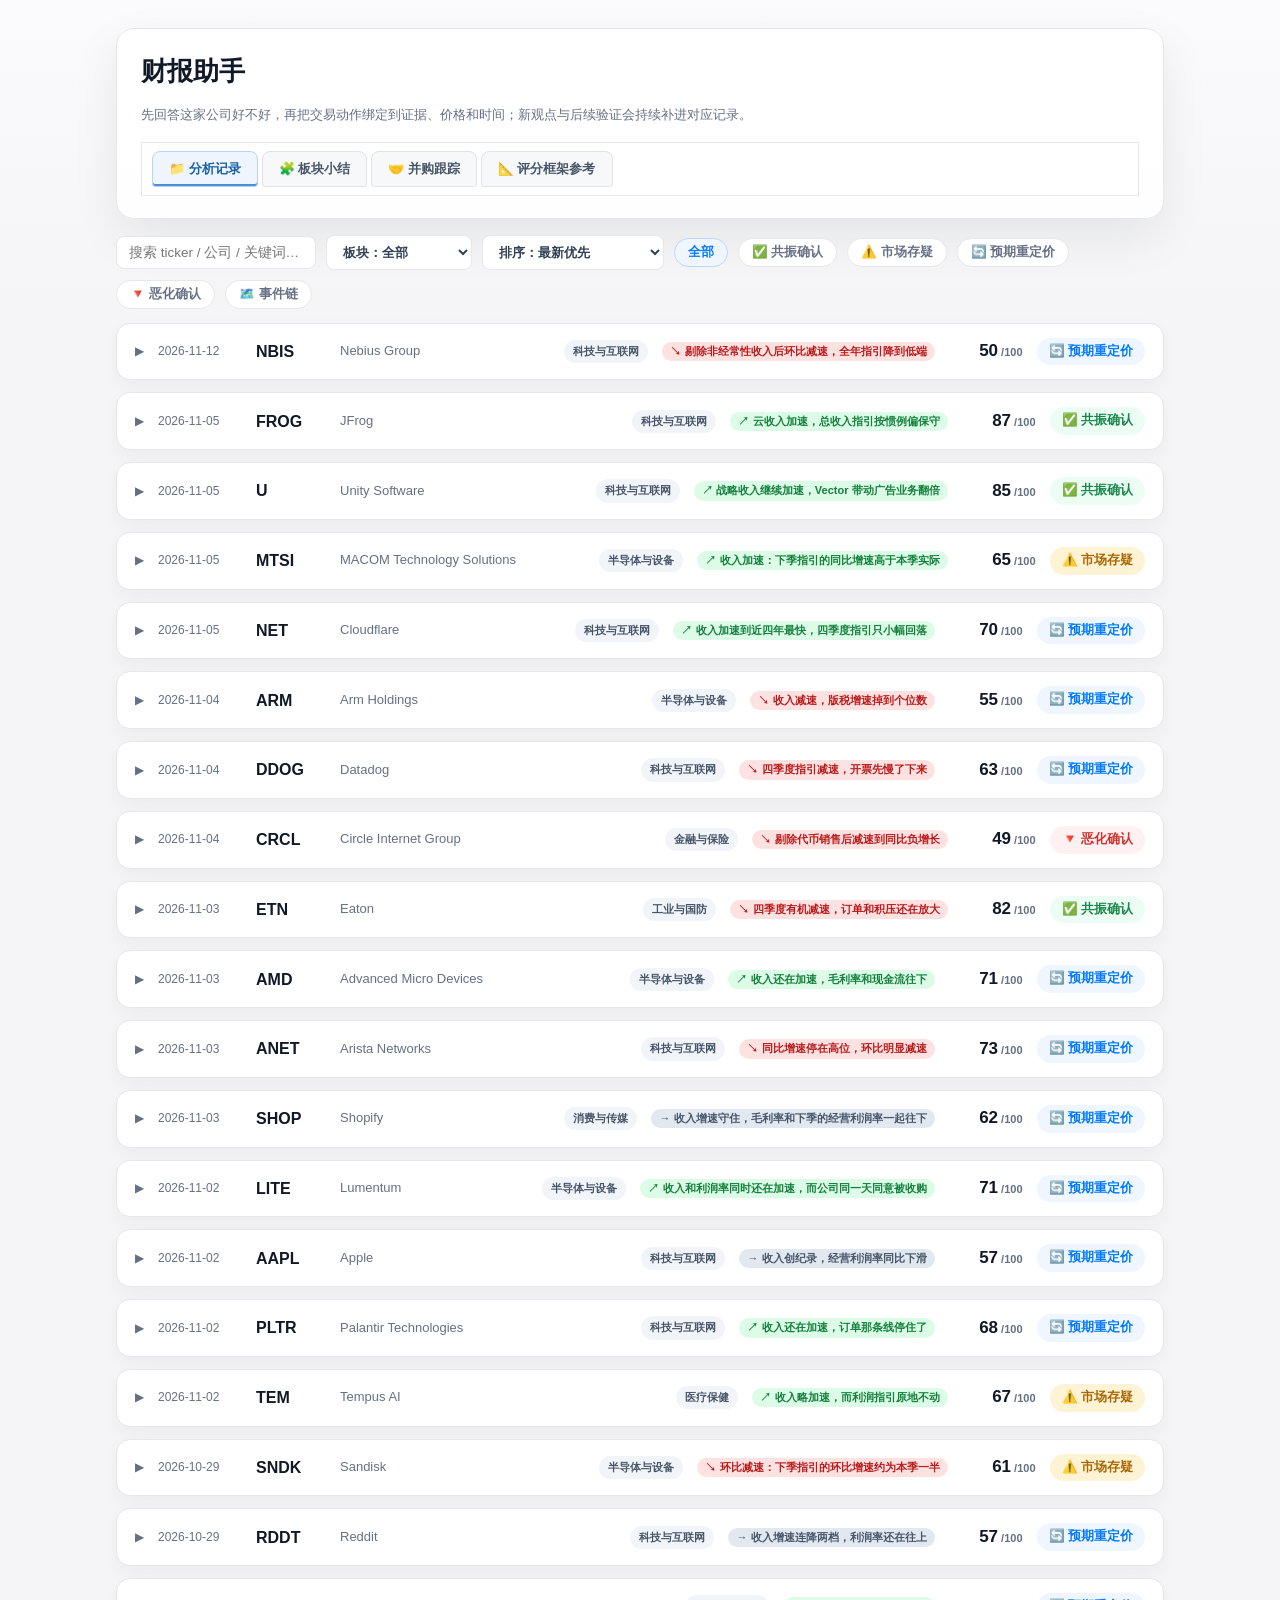
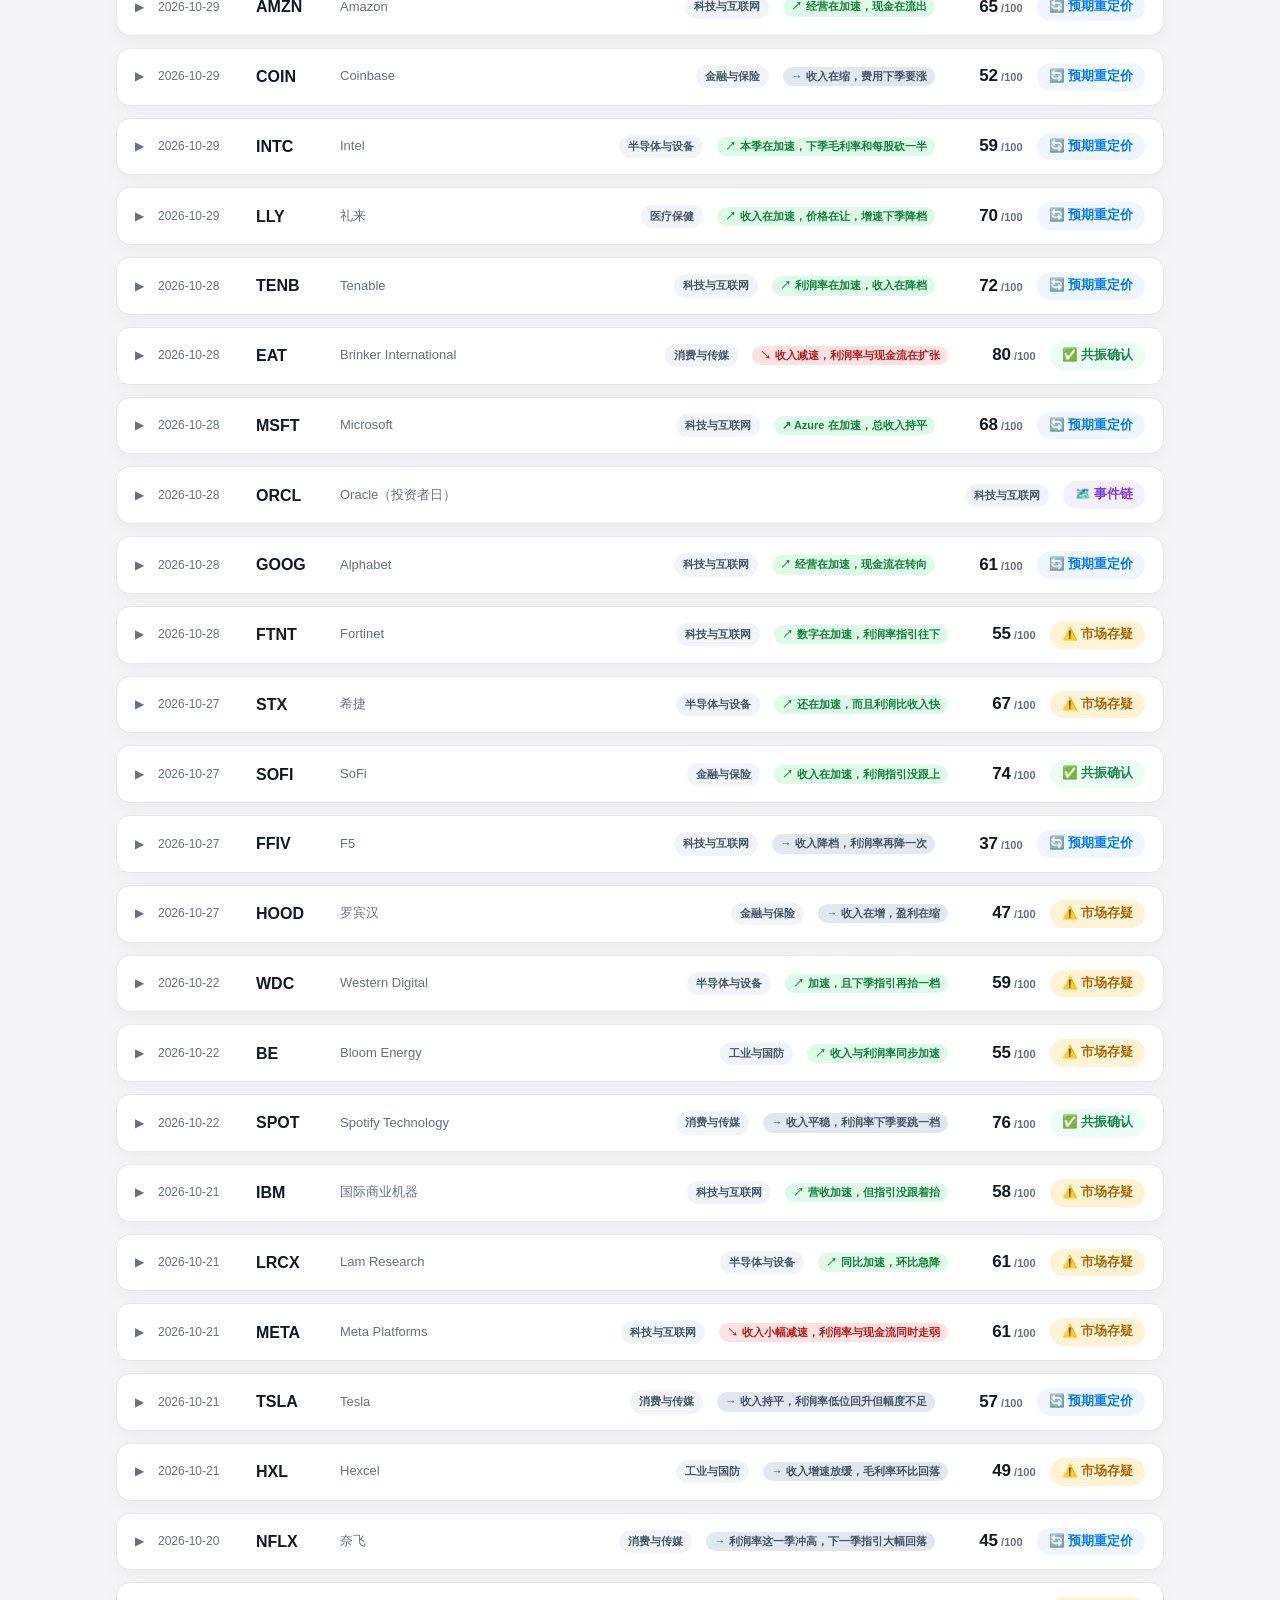
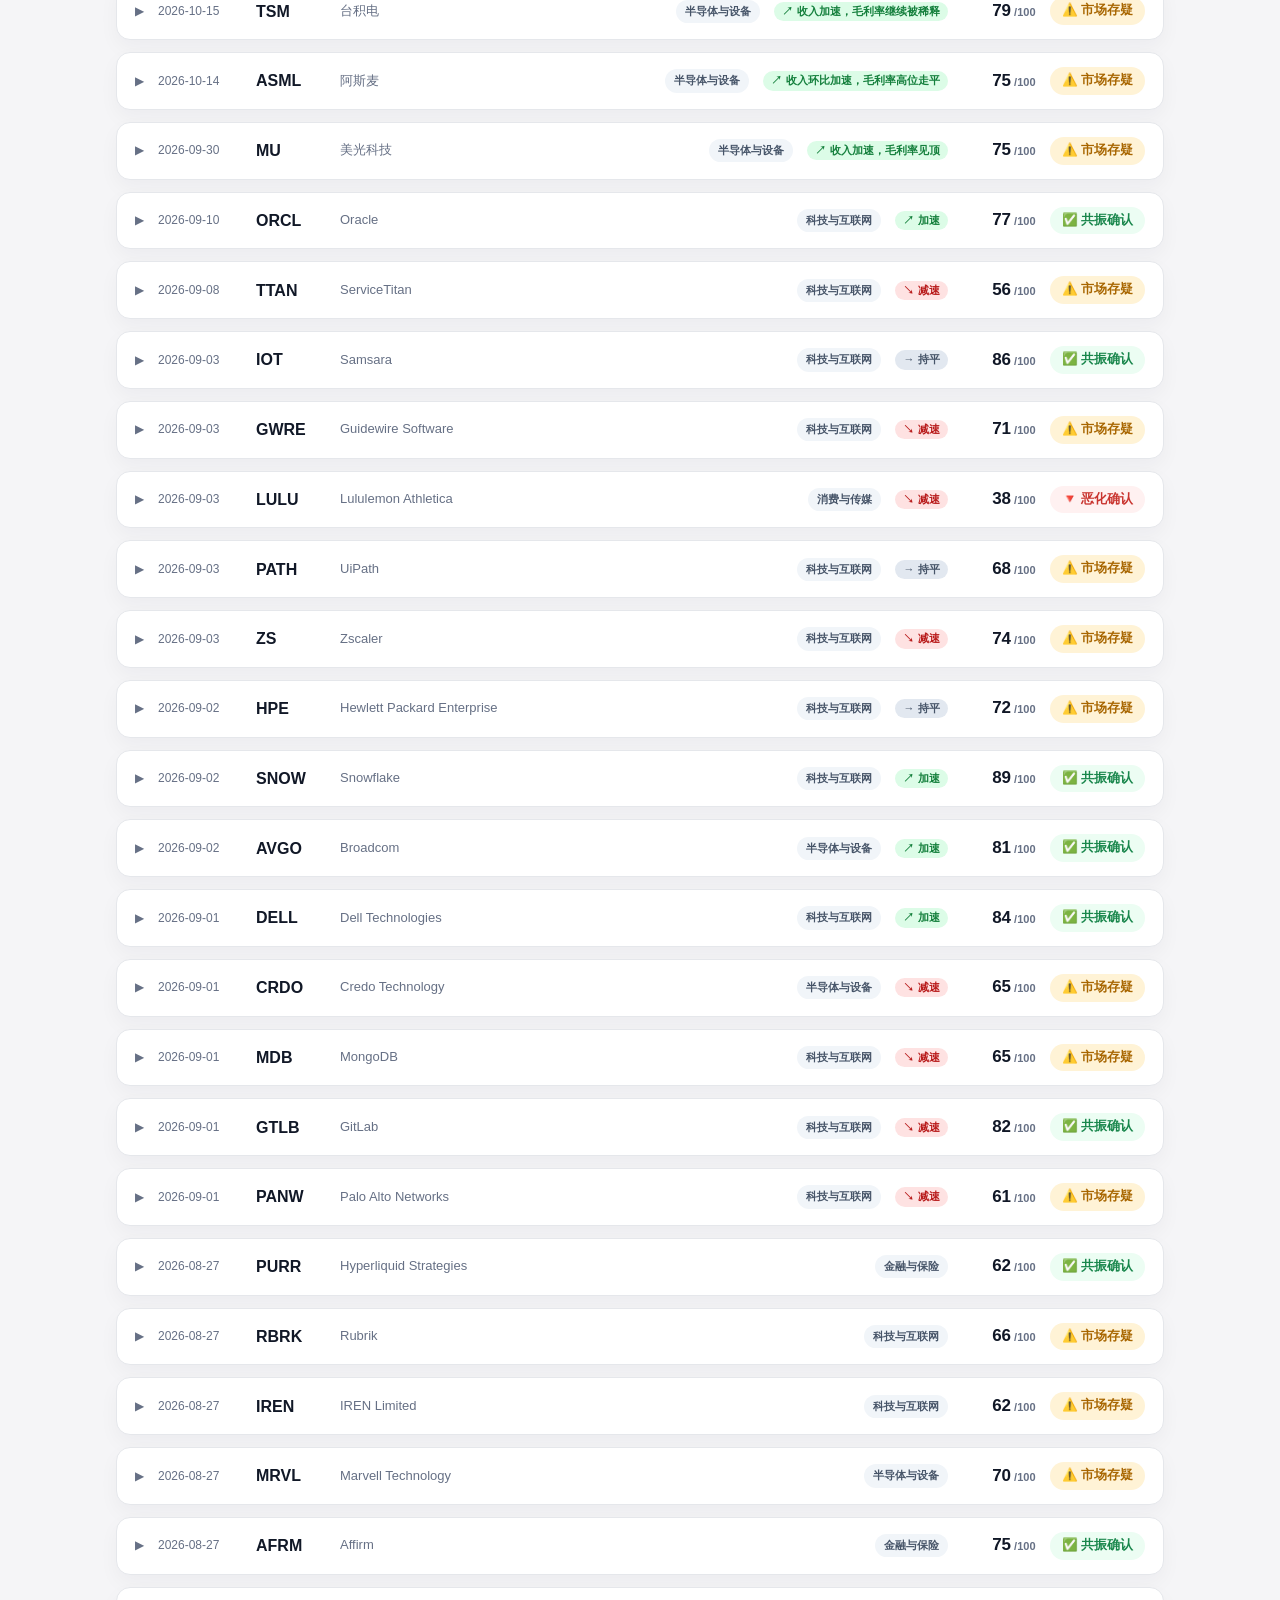
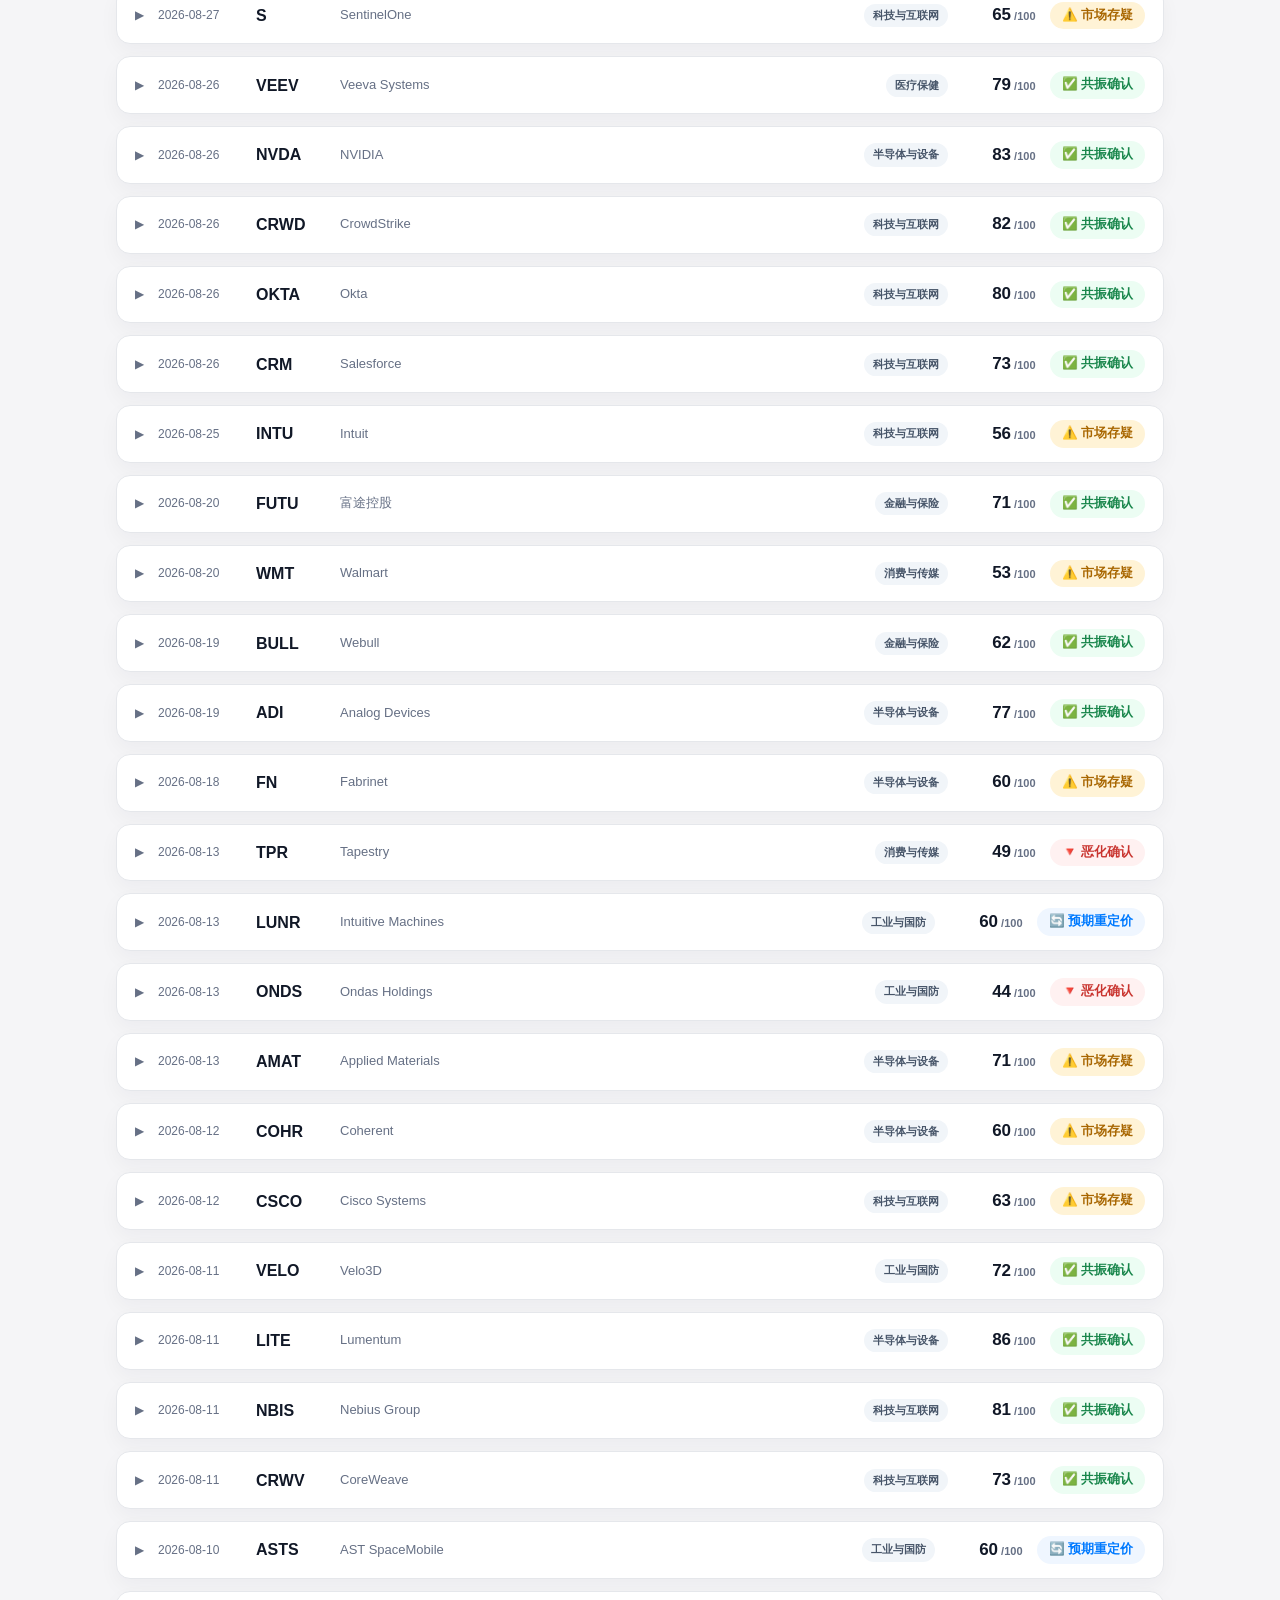
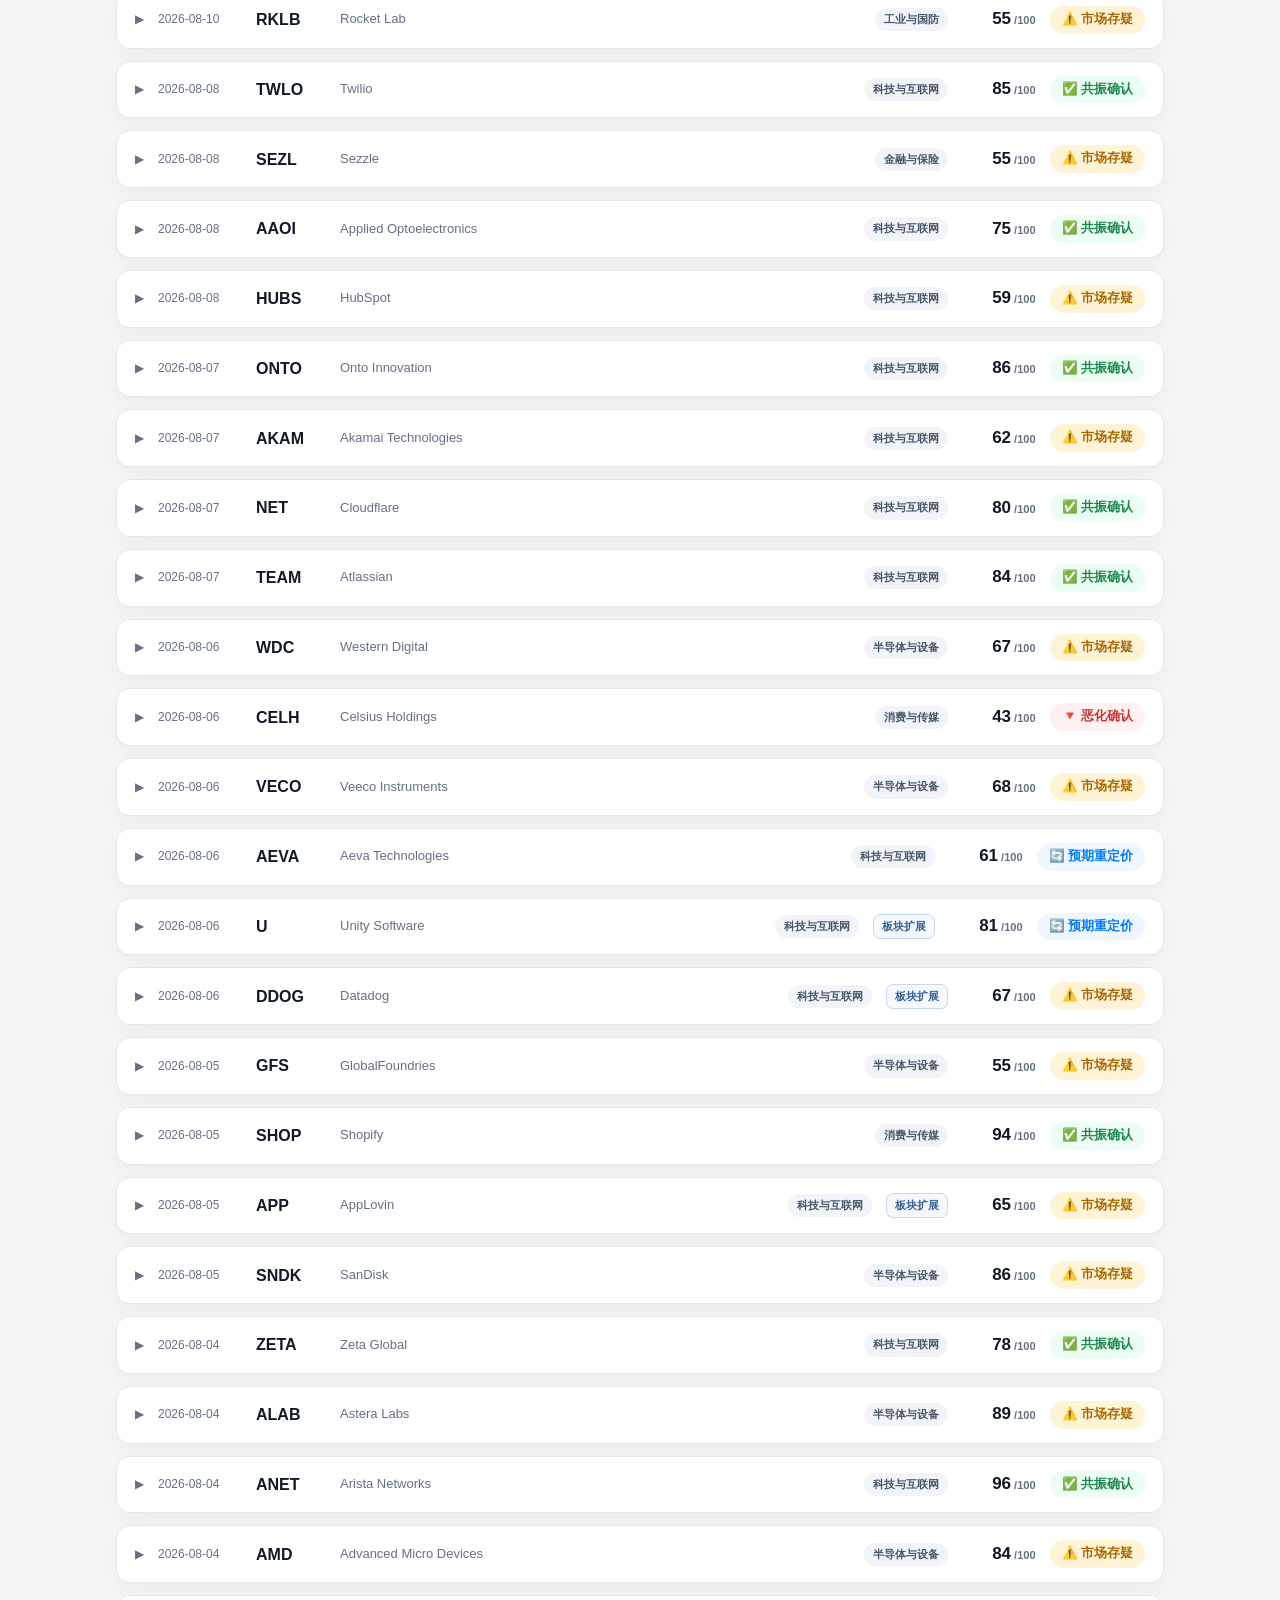
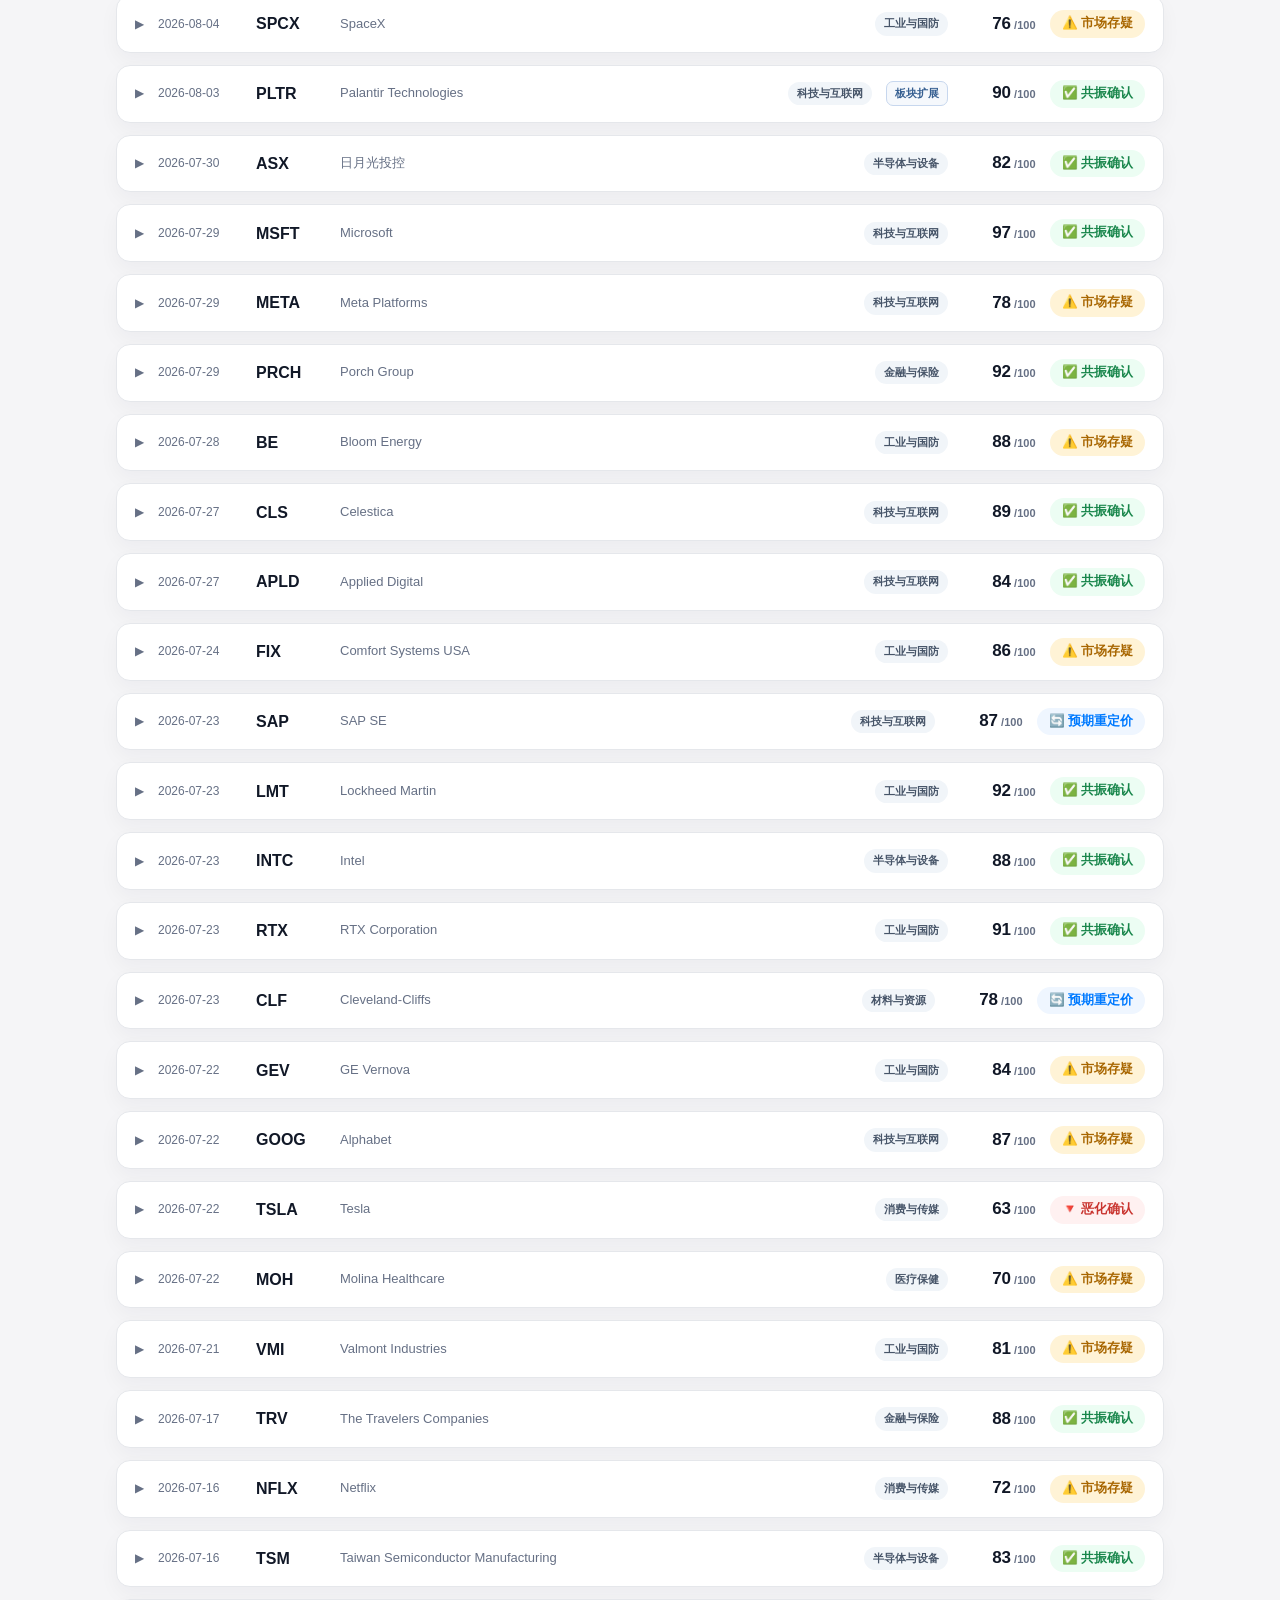
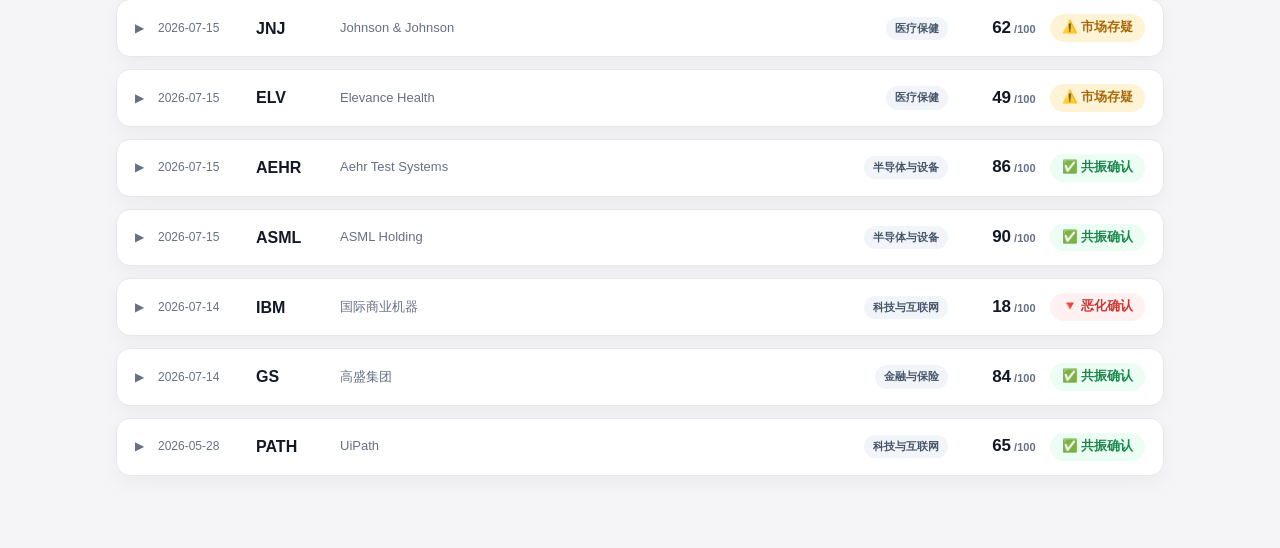
==== commit ce4f20a4: "加 NBIS 2026 Q3（11/12 盘前） 反应日已过，股价反应按实际计分。收入大幅超预期，但三分之一是公司自称不可重复的合作收入； 全年收入降到指引低端、年底 ARR 目标推到明年 2 月，资" ====
--- a/index.html
+++ b/index.html
@@ -492,6 +492,81 @@
 /* __RECORDS_INSERT_POINT__ */
 {
   type: "earnings",
+  date: "2026-11-12",
+  ticker: "NBIS",
+  company: "Nebius Group",
+  sector: "tech",
+  score: 50,
+  rec: "repricing",
+  dims: { quality: 27, marketread: 10, fundamentals: 13 },
+  compare: { revenueGrowth: 571 },
+  business: {
+    plain: "Nebius 是一家 AI 云公司：自己建数据中心、买英伟达 GPU，按小时或按长期合同把算力租给训练和运行 AI 模型的公司。另有自动驾驶 Avride 和在线教育 TripleTen 两块小业务。",
+    howMakesMoney: "按 GPU 小时或多年合同收算力租金。大客户签长约时往往先付一大笔预付款，Nebius 用这笔钱加上可转债和抵押贷款去建机房、买 GPU，机房上线后再按合同确认收入。",
+    moat: "自建机房和电力合同是最稀缺的资源；它在芬兰、美国等地签下的电力，加上整套 AI 云软件，让它接得住微软、Meta 这一级的长约。代价是资本开支远大于收入，靠外部融资撑着。",
+    whatChanged: "收入大增，但三分之一来自不可重复的合作收入。第三方机房延误，微软的部分交付推到明年，全年收入降到指引低端、年底 ARR 目标推迟。同时资本开支上调，并首次给出 2027 年的收入、资本开支和盈利时间表。"
+  },
+  metrics: [
+    { label: "Q3 收入", value: "9.808 亿美元", sub: "同比 +571%、环比 +68%；季前预期约 9.07 亿（Proactive、Investing.com），Zacks 9.168 亿", tone: "beat", pct: 80 },
+    { label: "非经常性合作收入", value: "3.251 亿美元", sub: "🔑 公司自称「本质上不可重复」，占本季收入 33.1%。前三季合计 4.091 亿，上半年有 0.84 亿；剔除后本季 6.557 亿，环比 +12.6% 到 +31.6%（自算，取决于二季度含多少）", tone: "miss", pct: 25 },
+    { label: "ARR", value: "64 亿美元", sub: "🔑 只按单月年化；年底 70 亿到 90 亿的目标改成「明年 2 月超过 70 亿」，公司称 ARR 已不是合适的衡量指标", tone: "miss", pct: 30 },
+    { label: "调整后 EBITDA", value: "4.658 亿美元", sub: "利润率 47%，二季度 2.362 亿；AI 云 5.182 亿、利润率 53.2%，Avride 亏 0.455 亿", tone: "up", pct: 80 },
+    { label: "剩余履约义务", value: "387 亿美元", sub: "二季度末 375 亿；三季度以来新签合同超过 120 亿，含 Databricks、Datadog、Snowflake，金额和期限不披露", tone: "up", pct: 70 },
+    { label: "GAAP 每股", value: "−0.13 美元", sub: "持续经营净亏 0.375 亿；季前预期每股亏 0.63 到 0.72 美元。调整后净利 0.909 亿", tone: "beat", pct: 65 },
+    { label: "经营现金流", value: "−2.730 亿美元", sub: "🔑 资本开支 73.004 亿，单季现金缺口约 75.7 亿（自算）；前三季经营现金流 +42.311 亿，主要靠客户预付款", tone: "down", pct: 15 },
+    { label: "债务与融资", value: "长期债务 140.03 亿美元", sub: "本季发可转债 57.5 亿、前三季合计 100.875 亿；ATM 卖股净得约 10 亿；10 月再签花旗 35 亿担保贷款。现金 74.256 亿", tone: "down", pct: 30 },
+    { label: "客户集中度", value: "前三大客户占 70%", sub: "分别占本季收入 15%、22%、33%，客户未具名；一家客户占应收账款 75%", tone: "down", pct: 25 },
+    { label: "全年收入指引", value: "30 亿到 32 亿美元", sub: "原区间 30 亿到 34 亿，降到低端；FactSet 季前预期 33.5 亿。隐含四季度约 10.4 亿到 12.4 亿（自算）", tone: "miss", pct: 25 },
+    { label: "全年资本开支指引", value: "约 270 亿美元", sub: "原指引 200 亿到 250 亿；调整后 EBITDA 利润率约 40% 不变", tone: "down", pct: 30 },
+    { label: "2027 指引", value: "收入 120 亿到 130 亿美元", sub: "资本开支 400 亿到 450 亿，FactSet 预期约 288 亿；2027 年四季度税前打平；预付款 170 亿到 200 亿", tone: "flat", pct: 55 }
+  ],
+  management_highlights: [
+    "先标读法：本条写于 11/13，反应日 11/12 已收盘。财务数字取自两份 6-K（新闻稿、股东信、经营与财务回顾）；价格、交付节奏和融资口径取自电话会（Motley Fool 实录）。",
+    "需求：CEO Volozh 称「AI 需求真实而且可观」，CFO 称产能「都会卖掉」。三季度以来的新签合同大多来自 AI 原生公司。",
+    "价格：合同价格「每兆瓦超过 2,500 万美元」；GPU 小时价比二季度高 20% 以上。",
+    "交付：第三方托管机房「包括新泽西在内」进度落后，微软剩余批次推到 2027 年二季度；自建机房「按计划」。第一批 Vera Rubin 系统已上线。",
+    "融资：微软和 Meta 的合同可以继续拿去做资产抵押融资；ATM「是灵活工具，不是承诺」。2027 年预付款加资产抵押融资覆盖资本开支的 75% 到 85%。",
+    "盈利：目标 2027 年四季度税前盈利。服务器折旧年限从 4 年改为 5 年，影响金额未量化。",
+    "ARR：公司说不再把 ARR 当作合适的衡量指标，之后不再给 ARR 指引。"
+  ],
+  narrative: {
+    summary: "收入远超预期，但三分之一是不可重复的合作收入；全年指引降到低端，ARR 目标推迟，资本开支再上调。市场把它从增速故事改按资本开支和交付节奏来定价。",
+    consensus: "多头看订单和价格：剩余履约义务接近 400 亿美元，三季度以来又签了一批大客户，单价还在涨；自建机房按计划推进，管理层给出 2027 年收入翻几倍、四季度税前打平的路线。",
+    divergence: "空头看三处：本季超预期靠一次性收入，剔除后环比只增一成到三成；第三方机房延误，收入往后推，资本开支却往上加；钱主要靠可转债、卖股和抵押贷款，三家客户占七成收入。",
+    signals: [
+      "四季度剔除非经常性收入后的环比增速。",
+      "明年 2 月 ARR 能否超过公司给的门槛。",
+      "新泽西等第三方机房何时交付，微软剩余批次能否在 2027 年二季度到位。",
+      "新签合同的预付款比例，以及 ATM 卖股的节奏。",
+      "客户集中度能否下降。",
+      "2027 年资本开支的外部融资能否按计划落地。"
+    ]
+  },
+  accel: {
+    thisQ: "Q3 收入 9.808 亿美元、同比 +571%、环比 +68%；其中 3.251 亿是公司自己说的非经常性合作收入。",
+    nextQ: "全年收入降到原区间低端，隐含四季度 10.4 亿到 12.4 亿美元；年底 ARR 目标推到明年 2 月。",
+    direction: "剔除非经常性收入后环比减速，全年指引降到低端",
+    note: "口径说明三点。\n第一，非经常性合作收入来自同日另一份 6-K 的经营与财务回顾，新闻稿不单列。\n第二，剔除后的环比由本站自算；上半年那 0.84 亿在一、二季度之间怎么分未披露，所以只能给区间。\n第三，四季度隐含收入由全年指引减去前三季实际推出。"
+  },
+  decision: {
+    stance: "需求和价格都在，但兑现时间往后推、花钱往前提；先看四季度剔除一次性后的增速和机房交付",
+    risk: "非经常性合作收入来自哪家客户未披露，上半年那 0.84 亿在两季之间怎么分也未披露。三季度以来新签合同的金额拆分和期限未披露。服务器折旧年限延长对利润的影响未量化。Stock Market Nerd 只发了财报前瞻，结果卡本次未取得。"
+  },
+  sources: [
+    { type: "公司公告", label: "Nebius Q3 2026 新闻稿（6-K 附件 EX-99.1，2026-11-12 盘前）", url: "https://www.sec.gov/Archives/edgar/data/1513845/000110465926126008/tm2629571d1_ex99-1.htm" },
+    { type: "公司公告", label: "Nebius Q3 2026 股东信（6-K 附件 EX-99.2）· ARR、合同、2027 指引", url: "https://www.sec.gov/Archives/edgar/data/1513845/000110465926126008/tm2629571d1_ex99-2.htm" },
+    { type: "公司公告", label: "Nebius Q3 2026 经营与财务回顾（第二份 6-K）· 非经常性收入、分部 EBITDA", url: "https://www.sec.gov/Archives/edgar/data/1513845/000110465926126238/nbis-ex99d1.htm" },
+    { type: "公司公告", label: "Nebius Q3 2026 财务报表（第二份 6-K）· 客户集中度", url: "https://www.sec.gov/Archives/edgar/data/1513845/000110465926126238/nbis-ex99d2.htm" },
+    { type: "上季对照", label: "Nebius Q2 2026 股东信 · 原指引出处", url: "https://www.sec.gov/Archives/edgar/data/1513845/000110465926094568/tm2622968d1_ex99-2.htm" },
+    { type: "业绩会", label: "Nebius Q3 2026 电话会实录（Motley Fool）· 价格、交付延误、融资", url: "https://www.fool.com/earnings/call-transcripts/2026/11/12/nebius-group-nbis-q3-2026-earnings-call-transcript/" },
+    { type: "市场预期", label: "Proactive（经 Yahoo）：Nebius 季前预期与指引反应", url: "https://uk.finance.yahoo.com/news/nebius-shares-slide-revenue-guidance-133400033.html" },
+    { type: "市场预期", label: "Startup Fortune：引 FactSet 的全年收入与 2027 资本开支预期", url: "https://startupfortune.com/nebius-shares-fall-as-much-as-16-after-q3-beat-and-a-later-arr-target/" }
+  ],
+  vic_notes: "接回本站 8/11 那条 NBIS 记录，它留了六个待验证点。三季度环比约 +45%：账面过了，剔除非经常性收入后没过。调整后 EBITDA 利润率：过了。年底 ARR 进度：没过，目标推到明年 2 月。5 吉瓦合同电力：目标不变，目前超过 4 吉瓦。资本开支与收入的时间差：拉大了。预付款比例：2027 年给了总额，单笔合同仍不披露。",
+  outcome: "财报 11/12 盘前发布，反应交易日即当日：开 119.94、较前收 −22.5%，收 128.64、−16.84%。收在当日区间 71% 处，量为 20 日均量 2.7 倍。同日 CRWV −6.86%、IREN −6.53%，QQQ −0.32%。前一日 11/11 涨 15.4%。"
+},
+{
+  type: "earnings",
   date: "2026-11-05",
   ticker: "FROG",
   company: "JFrog",
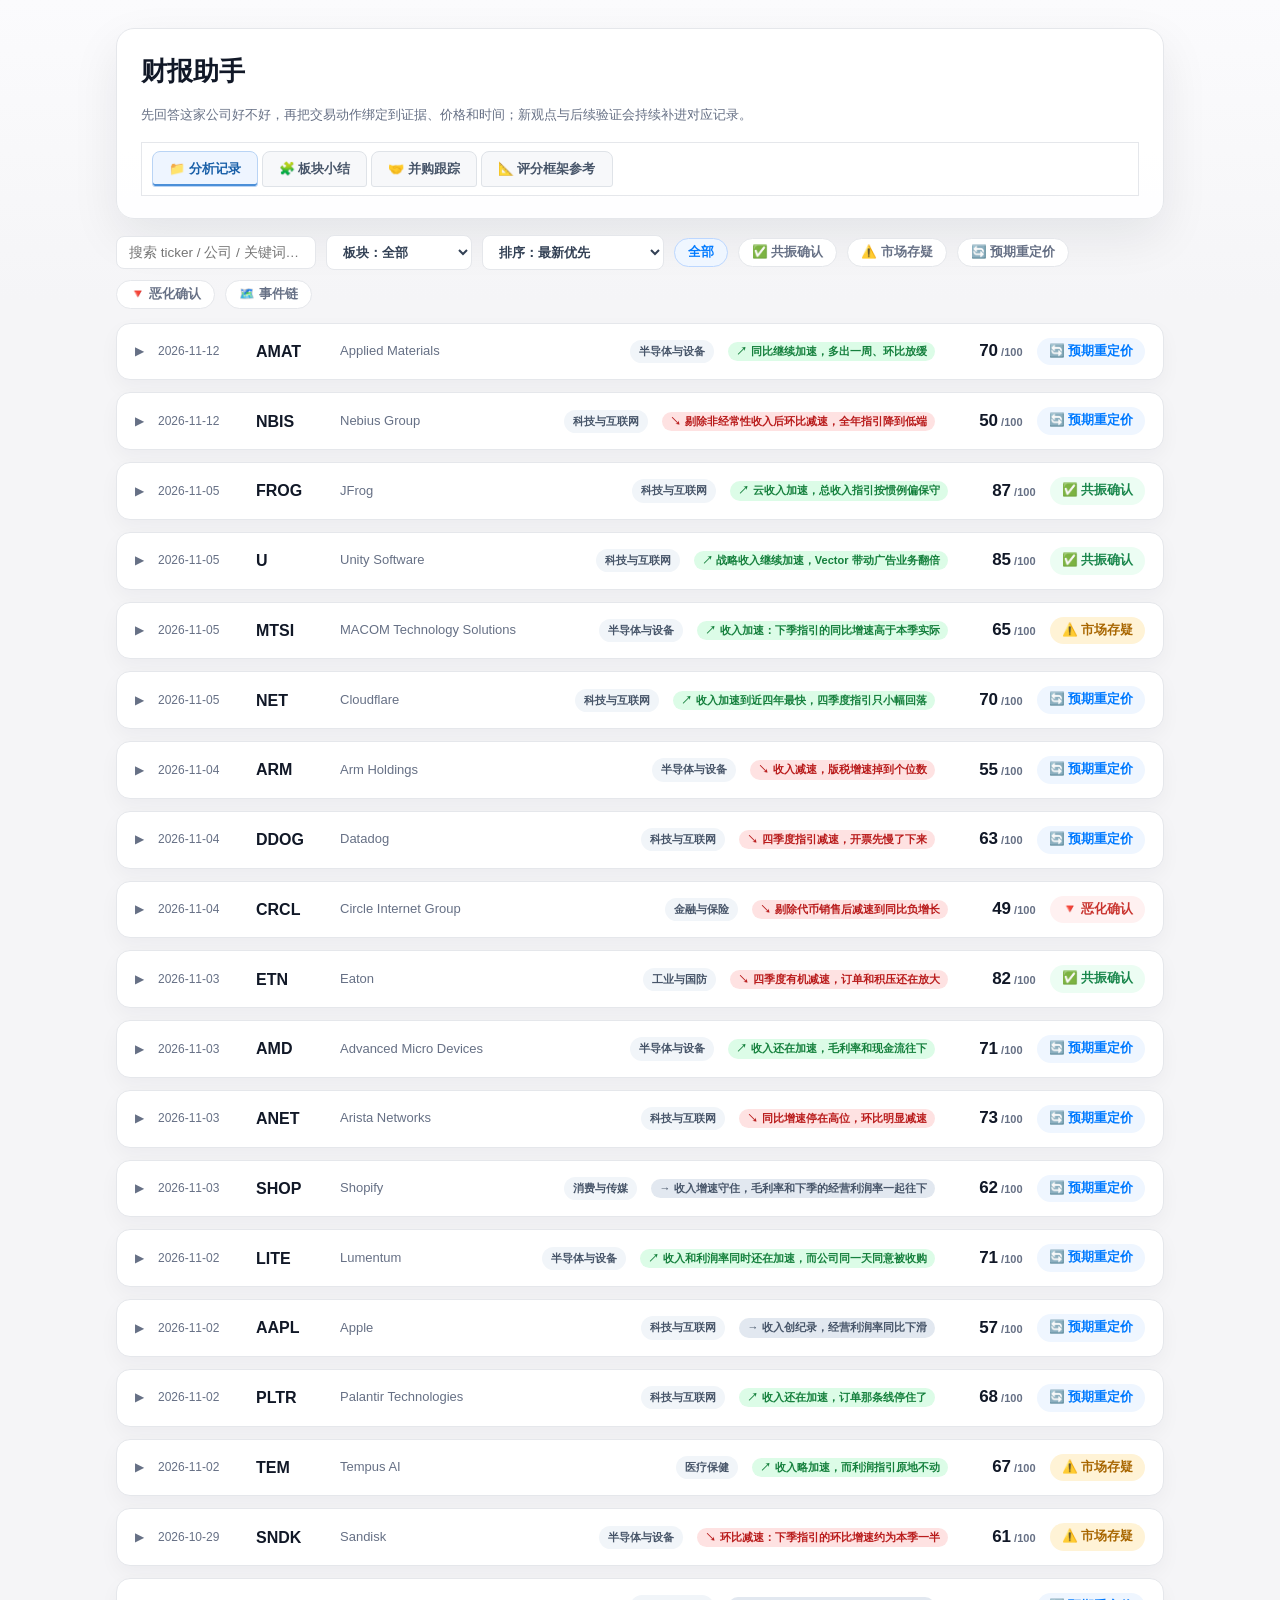
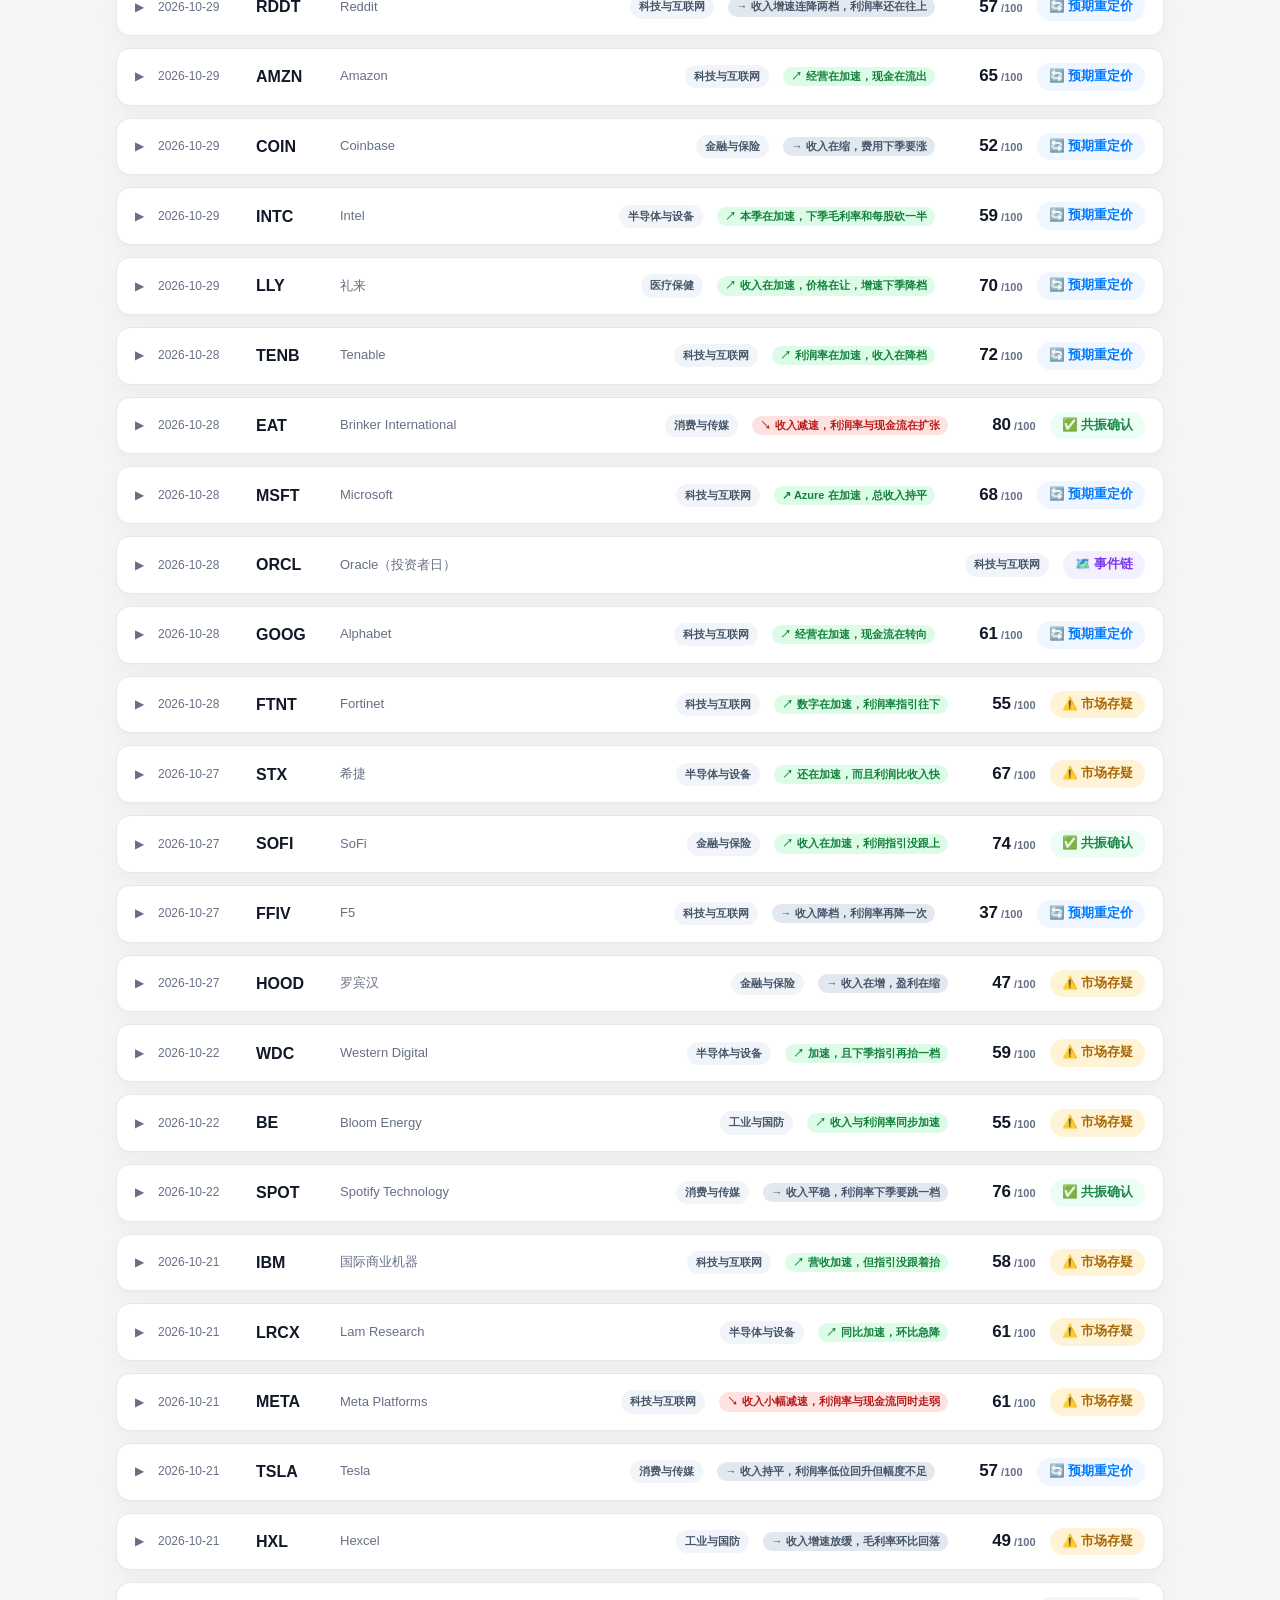
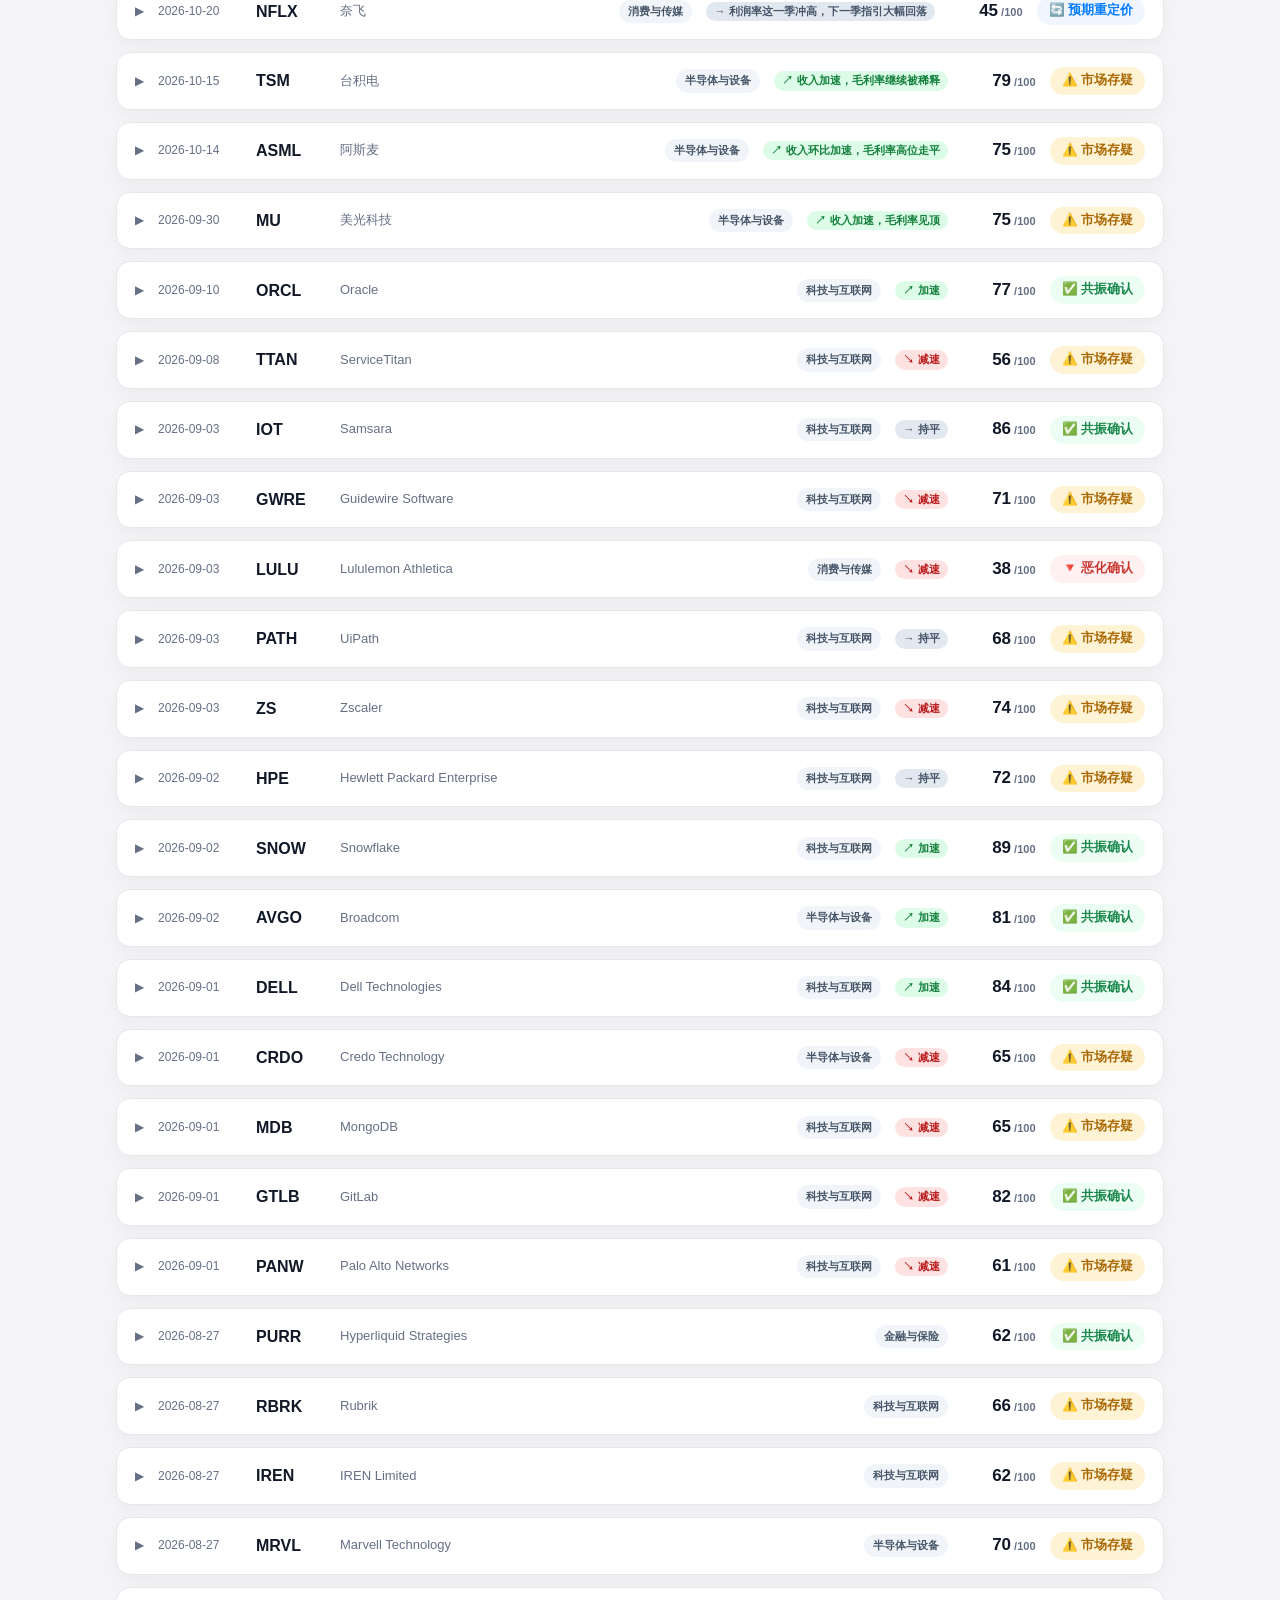
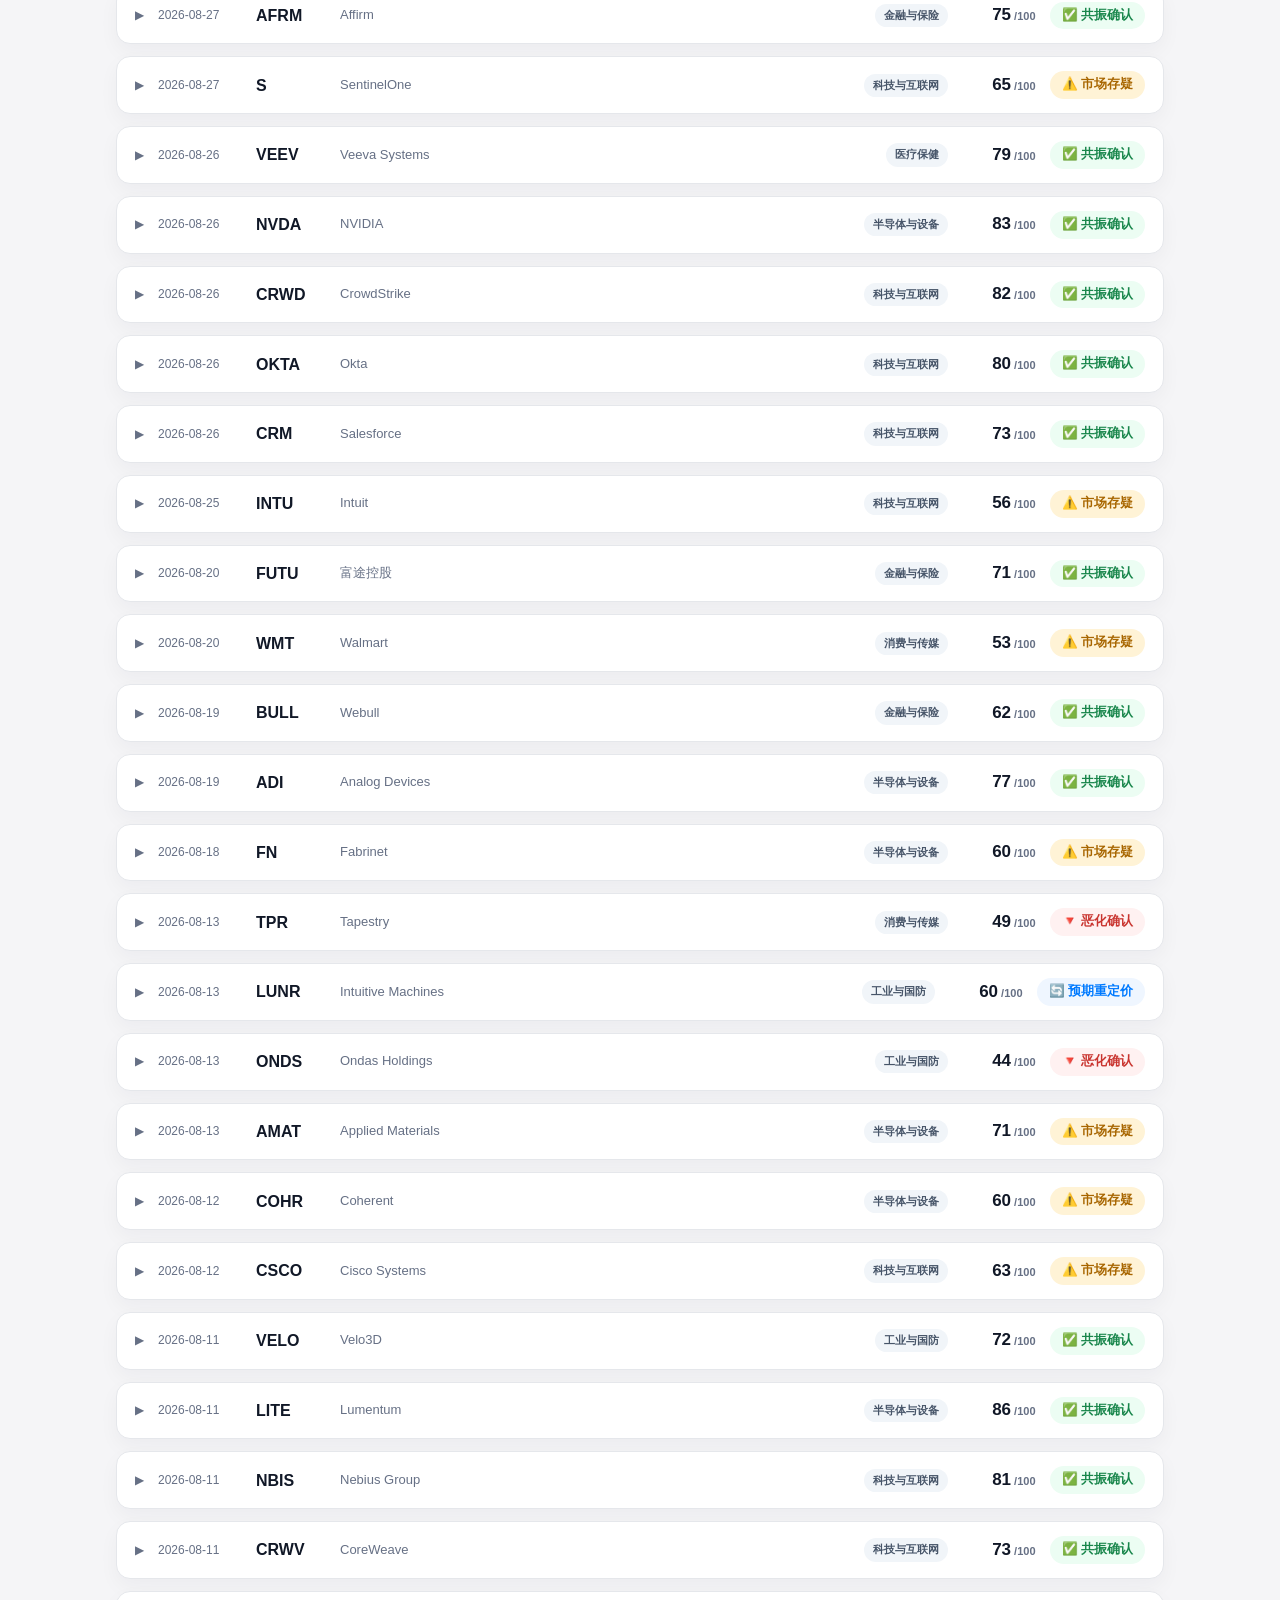
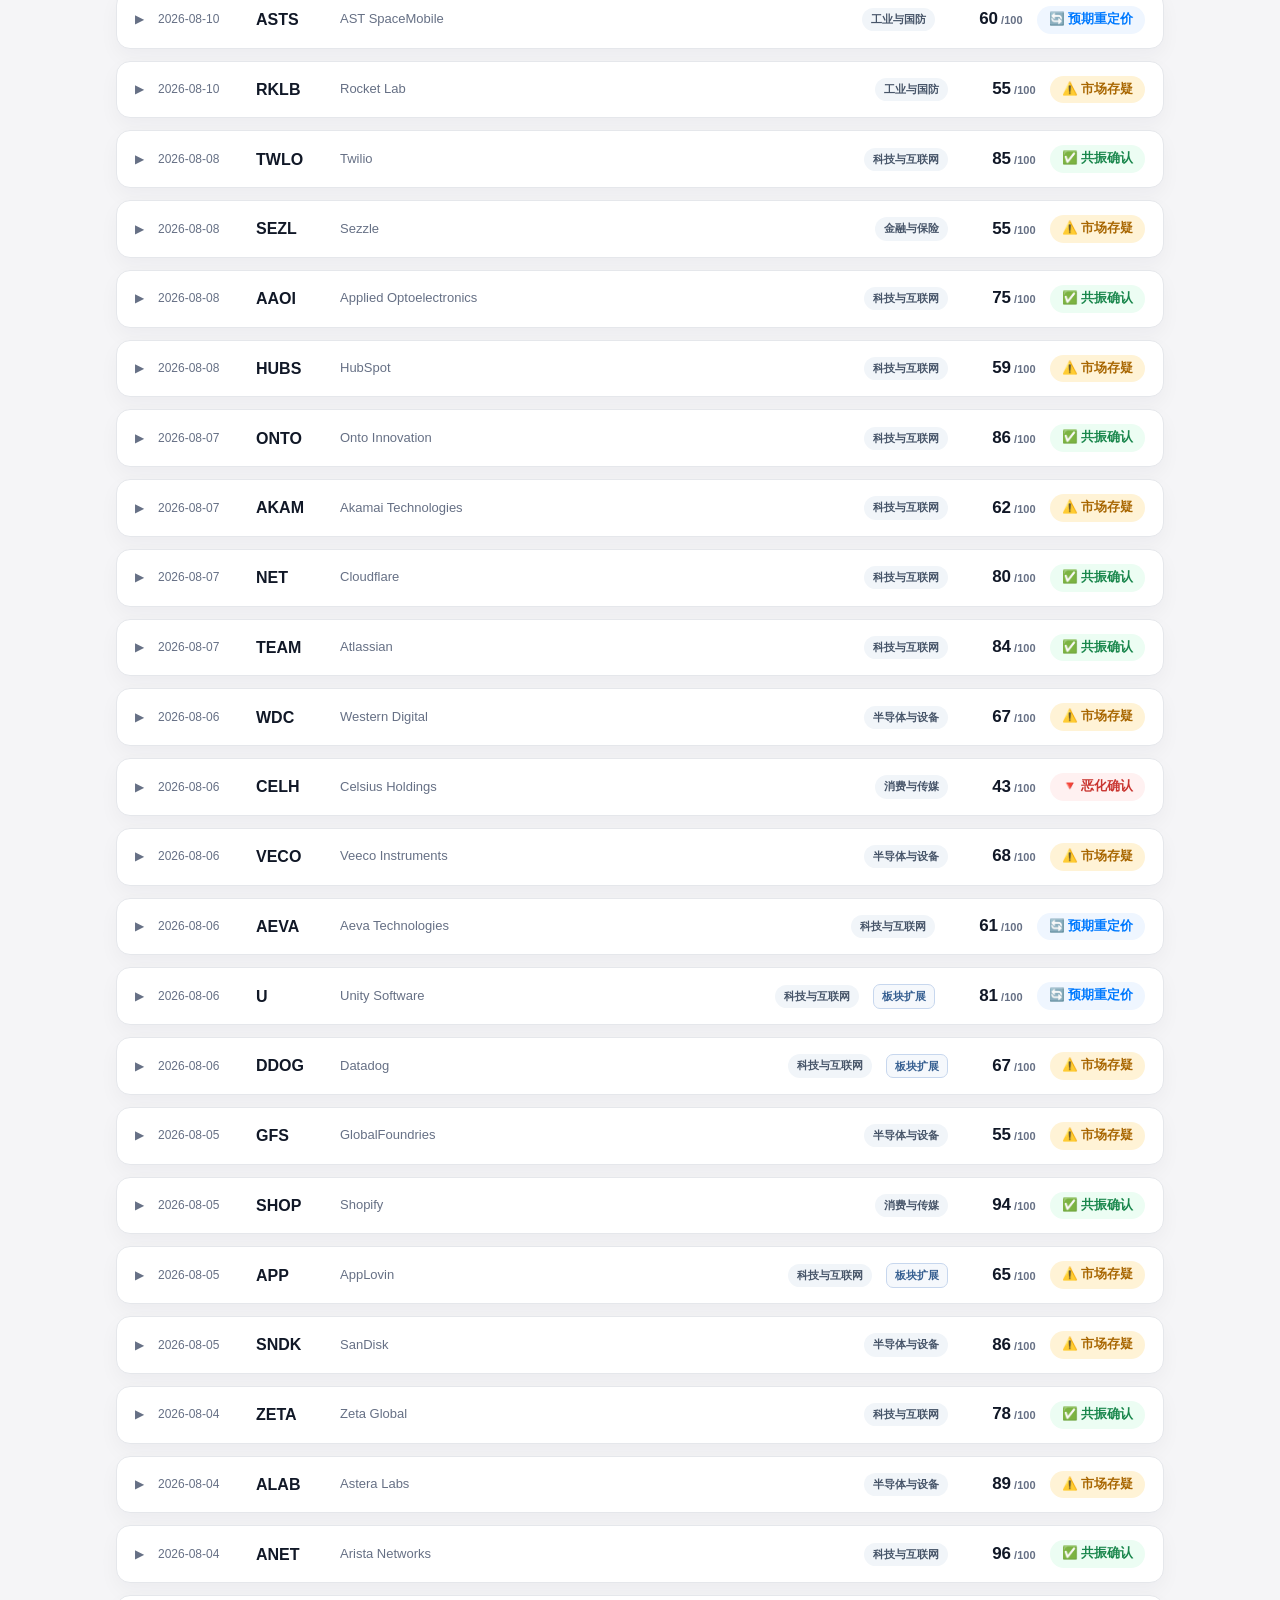
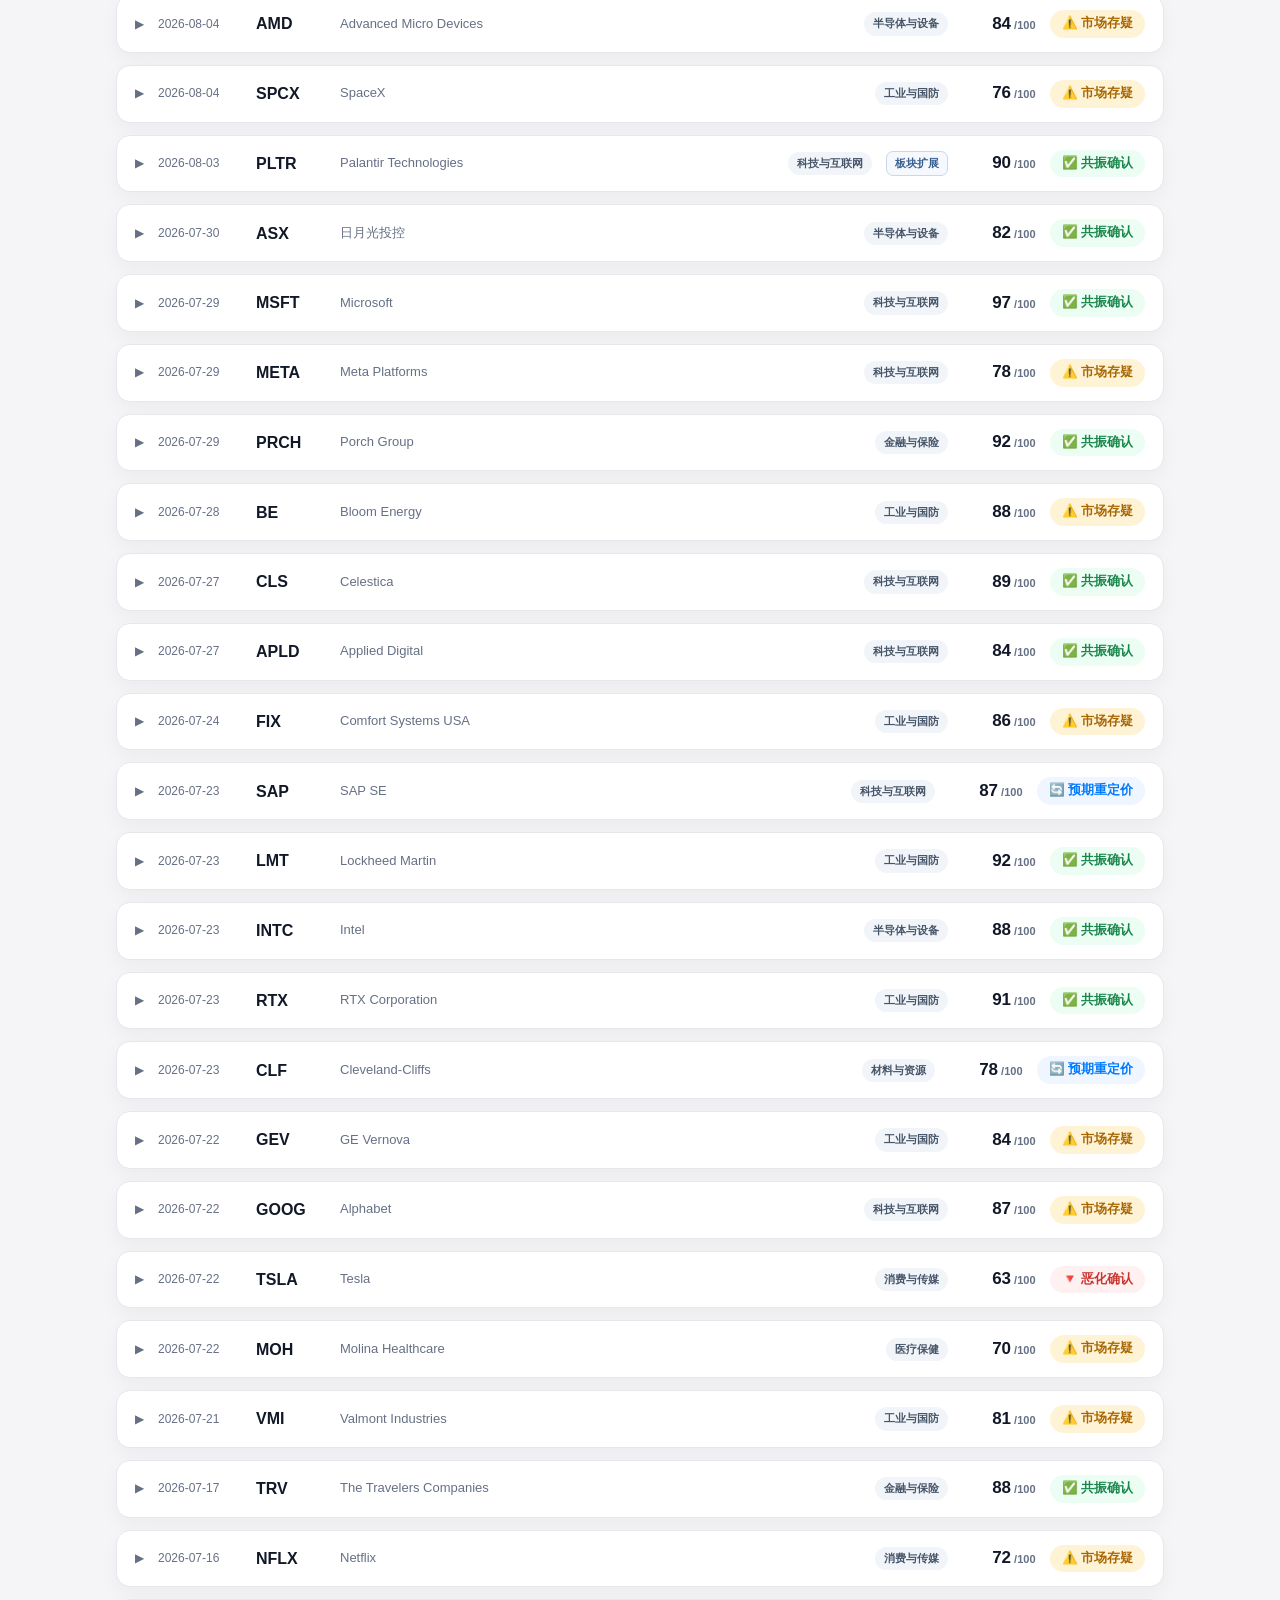
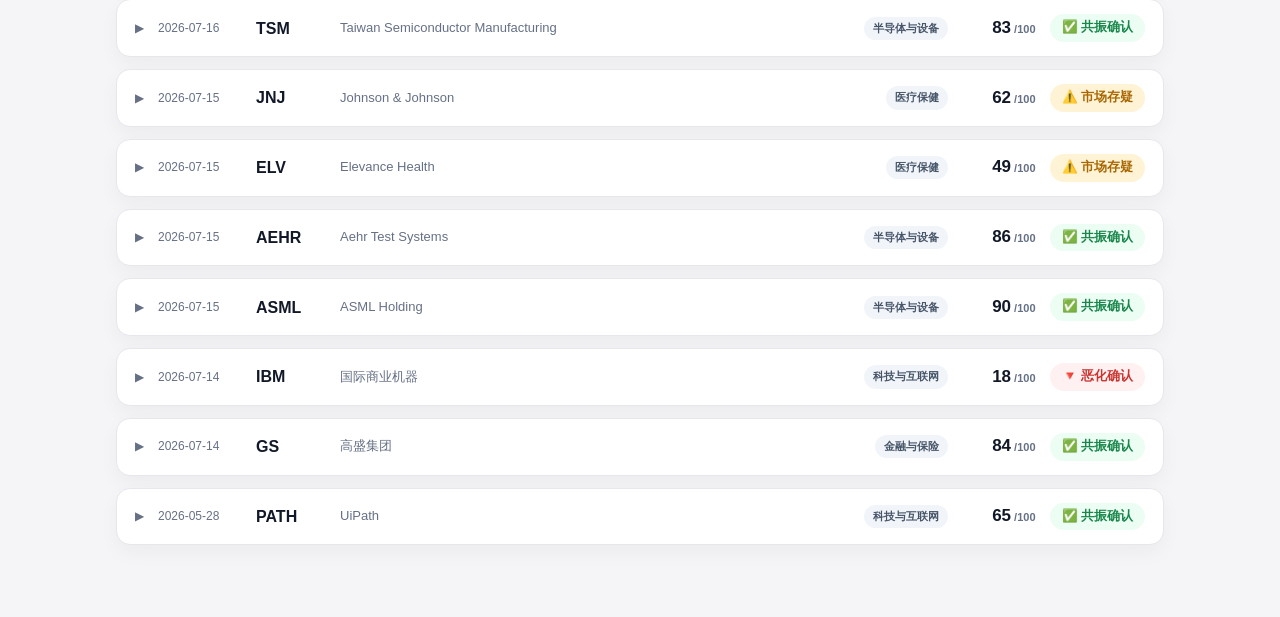
==== commit af34e5f4: "加 AMAT Q4 FY26（11/12 盘后） Co-Authored-By: Claude Opus 5.5 <noreply@anthropic.com>" ====
--- a/index.html
+++ b/index.html
@@ -493,6 +493,83 @@
 {
   type: "earnings",
   date: "2026-11-12",
+  ticker: "AMAT",
+  company: "Applied Materials",
+  sector: "semis",
+  score: 70,
+  rec: "repricing",
+  dims: { quality: 37, marketread: 13, fundamentals: 20 },
+  compare: { revenueGrowth: 53.1, revenueGuidance: 58.3 },
+  business: {
+    plain: "Applied Materials 卖造芯片的设备：在硅片上沉积薄膜、刻蚀、离子注入和检测量测。台积电、三星、SK 海力士、美光扩产或换新制程，都要向它下单。",
+    howMakesMoney: "三块收入：半导体系统卖设备，本季占 77%；全球服务按装机量做维修、卖备件和升级，是经常性收入；其他主要是显示面板设备。设备收入跟着客户的资本开支周期走。",
+    moat: "它在沉积、刻蚀等多道工序都有成套设备和几十年的工艺配方，客户换供应商要重新验证整条产线。新开的 EPIC 研发中心把芯片厂直接拉进来一起开发下一代工艺，已签 15 家。",
+    whatChanged: "收入、利润率和自由现金流都创纪录，但设备收入的增量几乎全来自存储，代工和逻辑环比没涨。10 月投资者早餐会上没给的 2027 年行业预测，这次在电话会上给了。2026 日历年设备业务增长目标从超过 30% 上调到超过 40%。"
+  },
+  metrics: [
+    { label: "Q4 收入", value: "104.09 亿美元", sub: "同比 +53.1%、环比 +14.2%；比指引中点 102.5 亿高 1.6%，季前预期 103.0 亿（Reuters、Investing.com）", tone: "beat", pct: 78 },
+    { label: "半导体系统", value: "79.96 亿美元", sub: "同比 +63.9%、环比 +13.6%；Non-GAAP 营业利润率 39.0%，三季度 38.0%", tone: "up", pct: 88 },
+    { label: "设备收入结构", value: "DRAM 占 33%", sub: "🔑 三季度 26%、上年同期 28%；代工和逻辑从 67% 降到 58%。按占比自算，DRAM 环比约 +44%，代工和逻辑约 −2%", tone: "flat", pct: 60 },
+    { label: "全球服务", value: "18.96 亿美元", sub: "同比 +25.9%、环比 +6.5%；营业利润率 30.5%，三季度 30.1%", tone: "up", pct: 72 },
+    { label: "Non-GAAP 毛利率", value: "50.6%", sub: "三季度 50.4%、上年同期 48.1%，连续 14 个季度同比提升；Non-GAAP 营业利润率 35.3%，三季度 34.0%", tone: "up", pct: 82 },
+    { label: "Non-GAAP 每股收益", value: "4.16 美元", sub: "同比 +92%，比指引中点 4.02 高 3.5%，季前预期 4.06。GAAP 3.40，差额主要是战略投资未实现亏损 6.53 亿", tone: "beat", pct: 80 },
+    { label: "自由现金流", value: "26.16 亿美元", sub: "单季纪录；经营现金流 33.00 亿，资本开支 6.84 亿。应收账款 89.98 亿，环比 +17.0%，快于收入", tone: "up", pct: 80 },
+    { label: "股东回报", value: "回购 20 亿＋分红 4.21 亿美元", sub: "回购是八年多来单季最大，授权还剩 108 亿；10/26 另签协议，把 Besi 持股增至约 20%", tone: "up", pct: 75 },
+    { label: "中国收入", value: "占 25%", sub: "三季度 28%、上年同期 29%；金额 26.42 亿，环比 +5.4%。台湾 29.16 亿，环比 +44%", tone: "up", pct: 70 },
+    { label: "Q1 收入指引", value: "111 亿美元 ±5 亿", sub: "中点同比 +58.3%、环比 +6.6%（自算）；这季有 14 周、比平常多一周。LSEG 预期 108.9 亿。半导体系统约 87 亿、服务约 20 亿", tone: "up", pct: 80 },
+    { label: "Q1 利润指引", value: "Non-GAAP 每股 4.35 美元 ±0.20", sub: "中点同比 +83%，季前预期 4.25（Investing.com）；Non-GAAP 毛利率约 50.8%", tone: "up", pct: 78 },
+    { label: "2027 行业指引", value: "晶圆厂设备需求增长超过 30%", sub: "🔑 电话会口径，公司说会继续跑赢行业；增速取决于洁净室和零部件供应能扩多快。2026 日历年半导体系统增长超过 40%", tone: "up", pct: 82 }
+  ],
+  management_highlights: [
+    "先标读法：本条写于 11/13 美东开盘前，反应日还没交易。财务数字取自 8-K 新闻稿；分部指引、2027 年行业判断和供应链口径取自电话会（Investing.com 实录，AI 生成后经编辑审过）。",
+    "2027：CEO Dickerson 称 2027 年是行业和公司又一个纪录年，晶圆厂设备需求「增长超过 30%」是「目前的看法」；增速取决于从洁净室到零部件、原材料的整条供应链能扩多快。",
+    "需求：领先制程逻辑和 DRAM 晶圆厂满负荷，NAND 紧随其后，成熟制程 ICAPS 回到健康区间、2027 年非中国部分增长快得多。CEO 说没听到客户要推迟，反而要求加快。",
+    "先进封装 2026 日历年收入增长约 90%，检测量测增长超过 50%；混合键合约 80% 的工序步骤它都有设备。",
+    "供应：几处零部件「卡点」不至于打乱展望，2027 年每季产出都要增加，目标是 2028 年系统产出比本季翻倍。中期看，洁净室是行业能吃下多少设备的关口，2027 年在跟踪 20 多个新厂和扩线。",
+    "可见度：最大的几家客户给滚动八个季度的预测并提前下单；订单积压没有给数字。",
+    "毛利与费用：新工具涨价和产出提升盖过了招人培训的爬坡成本。下季 Non-GAAP 营业费用约 17 亿美元、税率约 13%；二季度服务收入与一季度相近。",
+    "中国：会增长但慢于 AI 带动的市场，2027 年对中国出货占比「可能低于 25%」。实录里没有谈出口管制和关税。"
+  ],
+  narrative: {
+    summary: "收入、利润率和现金流都创纪录，下季指引高于预期，管理层还给出 2027 年行业设备需求的增长判断。但本季设备增量集中在存储，股价财报前已从 6 月高点下来接近一半。",
+    consensus: "多头看三点：AI 让领先制程逻辑和 DRAM 晶圆厂满负荷，客户要求加快交货；2027 年行业继续高增长，公司说会跑赢；新工具涨价推着毛利率连续抬升，回购创八年来单季新高。",
+    divergence: "空头看三点：本季设备增量集中在 DRAM，代工和逻辑环比没涨；增长能走多快卡在洁净室和零部件，管理层自己也这么说；下季多出一周，同比被日历抬高。盘后只涨了不到 1%，弱于同行。",
+    signals: [
+      "反应日 11/13 收盘相对 LRCX、KLAC 的强弱。",
+      "一季度实际收入超出指引的幅度，以及二季度服务收入是否如公司所说持平。",
+      "代工和逻辑的设备收入能否恢复环比增长。",
+      "2027 年行业增长判断在下次财报会上调还是下修。",
+      "洁净室和零部件卡点有没有让交付后移。",
+      "中国出货占比在 2027 年是否落到 25% 以下。"
+    ]
+  },
+  accel: {
+    thisQ: "Q4 收入 104.09 亿美元、同比 +53.1%、环比 +14.2%；半导体系统同比 +63.9%，增量主要来自 DRAM。",
+    nextQ: "Q1 收入指引 111 亿美元 ±5 亿，中点同比 +58.3%、环比 +6.6%；这个季度有 14 周。",
+    direction: "同比继续加速，多出一周、环比放缓",
+    note: "口径说明三点。\n第一，按本站「下季指引对本季实际」，一季度指引中点的同比高于四季度实际，记为加速；但一季度多一周，公司说主要抬高服务收入，同比里有一部分来自日历。\n第二，设备收入按客户类型的金额由占比乘总额自算，占比四舍五入到整数，误差约正负 0.4 亿美元。\n第三，公司的 2026 日历年指二季度到下一财年一季度，所以「超过 40%」已含下季指引。"
+  },
+  decision: {
+    stance: "数字和指引都过关，电话会回答了十月两次大跌各自的疑问；反应日未开盘，先看正式盘相对同行",
+    risk: "订单积压金额未披露。超过 10% 的大客户本次未披露，要等 10-K。多出一周对一季度收入的影响无法量化。全年 2.53 亿美元出口管制和解费落在哪个季度，新闻稿未拆分。Stock Market Nerd 的结果卡本次未取得。"
+  },
+  sources: [
+    { type: "公司公告", label: "Applied Materials Q4 FY2026 新闻稿（8-K 附件 EX-99.1，2026-11-12 盘后）", url: "https://www.sec.gov/Archives/edgar/data/6951/000162828026073360/exhibit991q42026earningsre.htm" },
+    { type: "上季对照", label: "Applied Materials Q3 FY2026 新闻稿 · 本季指引与上季分部出处", url: "https://www.sec.gov/Archives/edgar/data/6951/000162828026056699/exhibit991q32026earningsre.htm" },
+    { type: "历史口径", label: "Applied Materials Q2 FY2026 新闻稿 · 推算一季度同比基数", url: "https://www.sec.gov/Archives/edgar/data/6951/000162828026035071/exhibit991q22026earningsre.htm" },
+    { type: "公司公告", label: "增持 Besi 至约 20% 公告（8-K 附件 EX-99.1，2026-10-26）", url: "https://www.sec.gov/Archives/edgar/data/6951/000162828026067303/ex991prforprojectbasil.htm" },
+    { type: "业绩会", label: "Applied Materials Q4 FY2026 电话会实录（Investing.com）· 2027 行业判断、分部指引、供应链", url: "https://au.investing.com/news/stock-market-news/earnings-call-transcript-applied-materials-tops-q4-2026-forecasts-as-ai-demand-lifts-outlook-93CH-4767141" },
+    { type: "市场预期", label: "Reuters（经 finwire）：季前预期与下季 LSEG 预期", url: "https://finwire.io/news/stock-markets-news/applied-materials-forecasts-quarterly-revenue-above-estimates-on-strong-ai-chip-demand" },
+    { type: "市场预期", label: "Investing.com：季前预期与下季每股预期", url: "https://www.investing.com/news/earnings/applied-materials-shares-trade-lower-depite-q4-beat-5023202" },
+    { type: "市场反应", label: "Investing.com（经 Yahoo）：10/13 投资者日未给行业预测", url: "https://finance.yahoo.com/markets/stocks/articles/applied-materials-shares-slide-chip-170346016.html" },
+    { type: "市场反应", label: "StockStory：10/22 设备股因洁净室与供应瓶颈下跌", url: "https://www.financialcontent.com/article/stockstory-2026-10-22-applied-materials-lam-research-kla-corporation-formfactor-and-penguin-solutions-shares-plummet-what-you-need-to-know" }
+  ],
+  vic_notes: "接回本站 8/13 那条 AMAT 记录。四季度收入在指引内：过了，略高于中点。半导体系统利润率守住 38%：过了。中国占比没有回升：过了。自由现金流：过了，创单季纪录。日历年设备增长超过 30%：上调到超过 40%。财报后守住跌幅：没守住。股价十月两次大跌，10/13 −6.69% 是投资者日没给行业预测，10/22 −8.16% 是 Lam 谈供应瓶颈。",
+  outcome: "财报 11/12 美东盘后发布，反应交易日 11/13 尚未开盘，不计入。11/12 收 380.95 美元、−3.58%，量为 20 日均量 1.08 倍；距 6/30 的 52 周高 739.67 为 −48.5%。盘后收 383.83、+0.76%，区间 −2.0% 到 +3.66%，只作参考；同时段 LRCX +1.68%、KLAC +1.24%。"
+},
+{
+  type: "earnings",
+  date: "2026-11-12",
   ticker: "NBIS",
   company: "Nebius Group",
   sector: "tech",
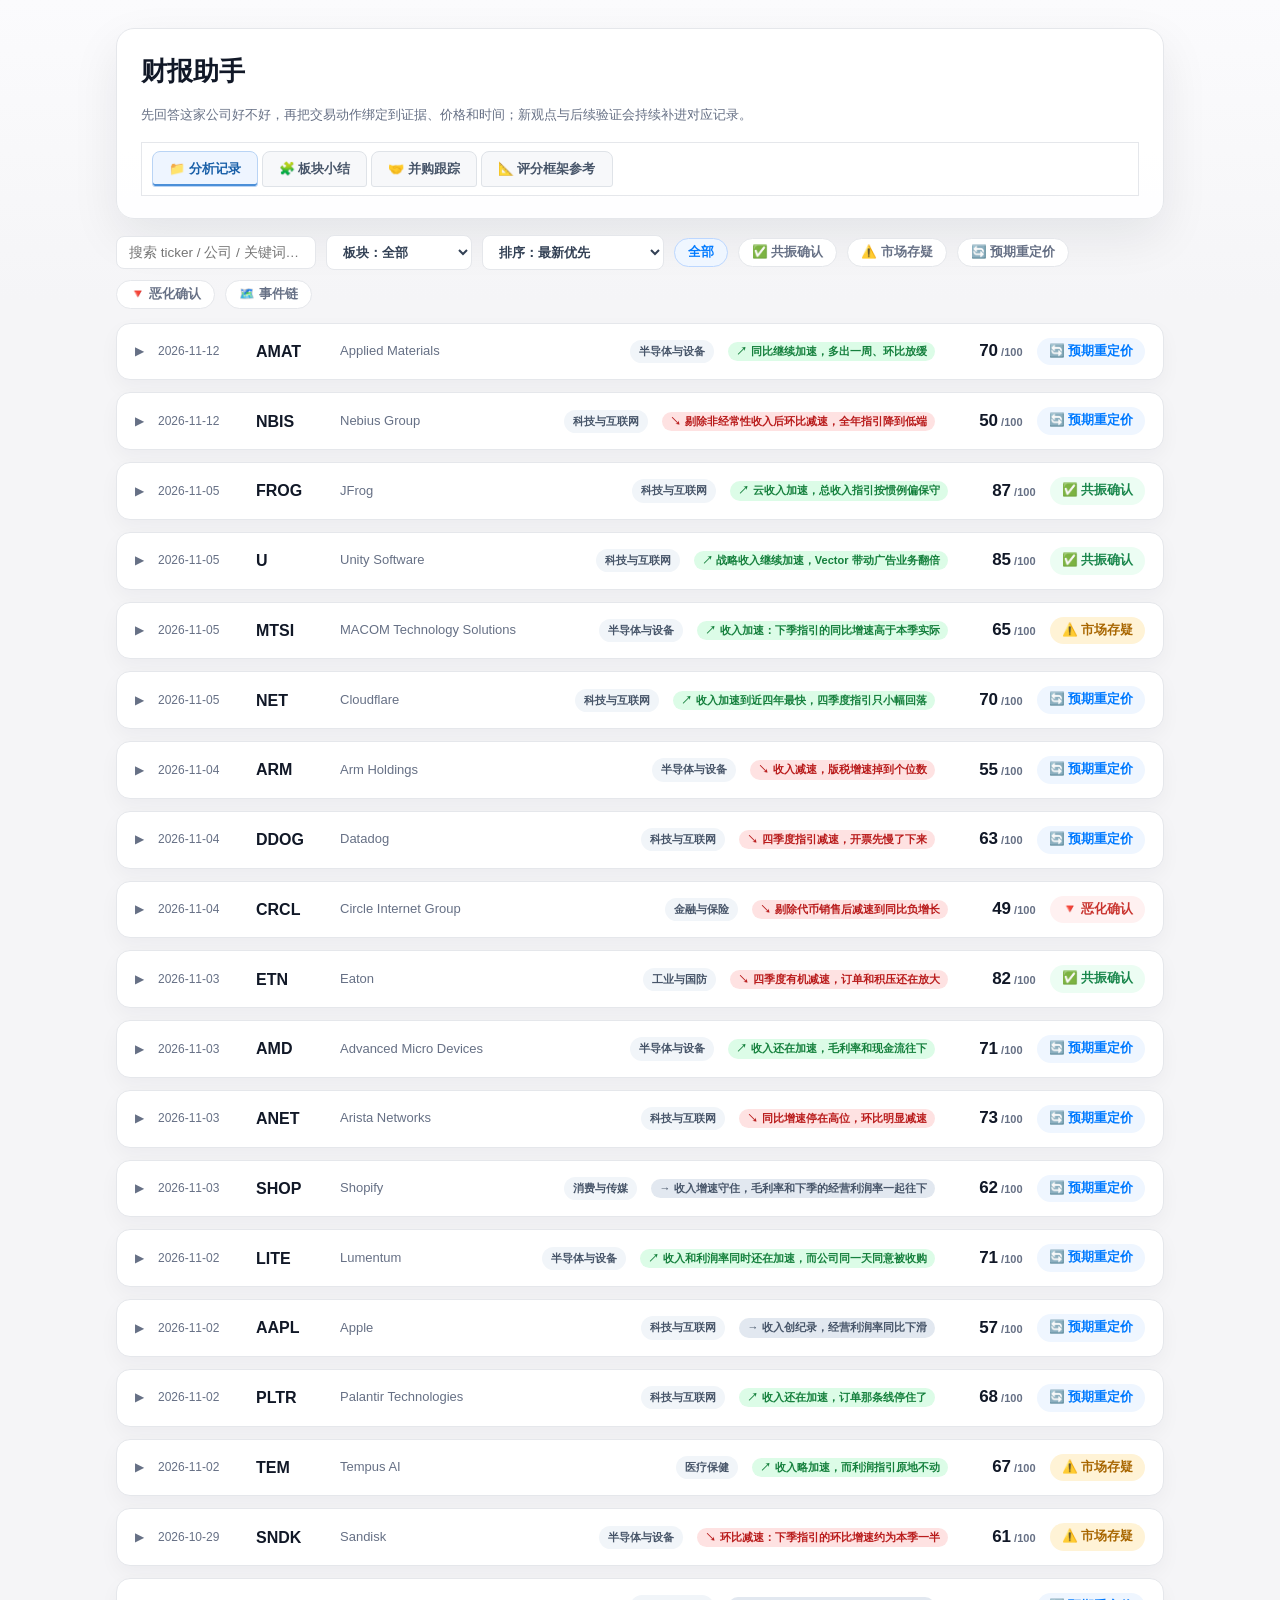
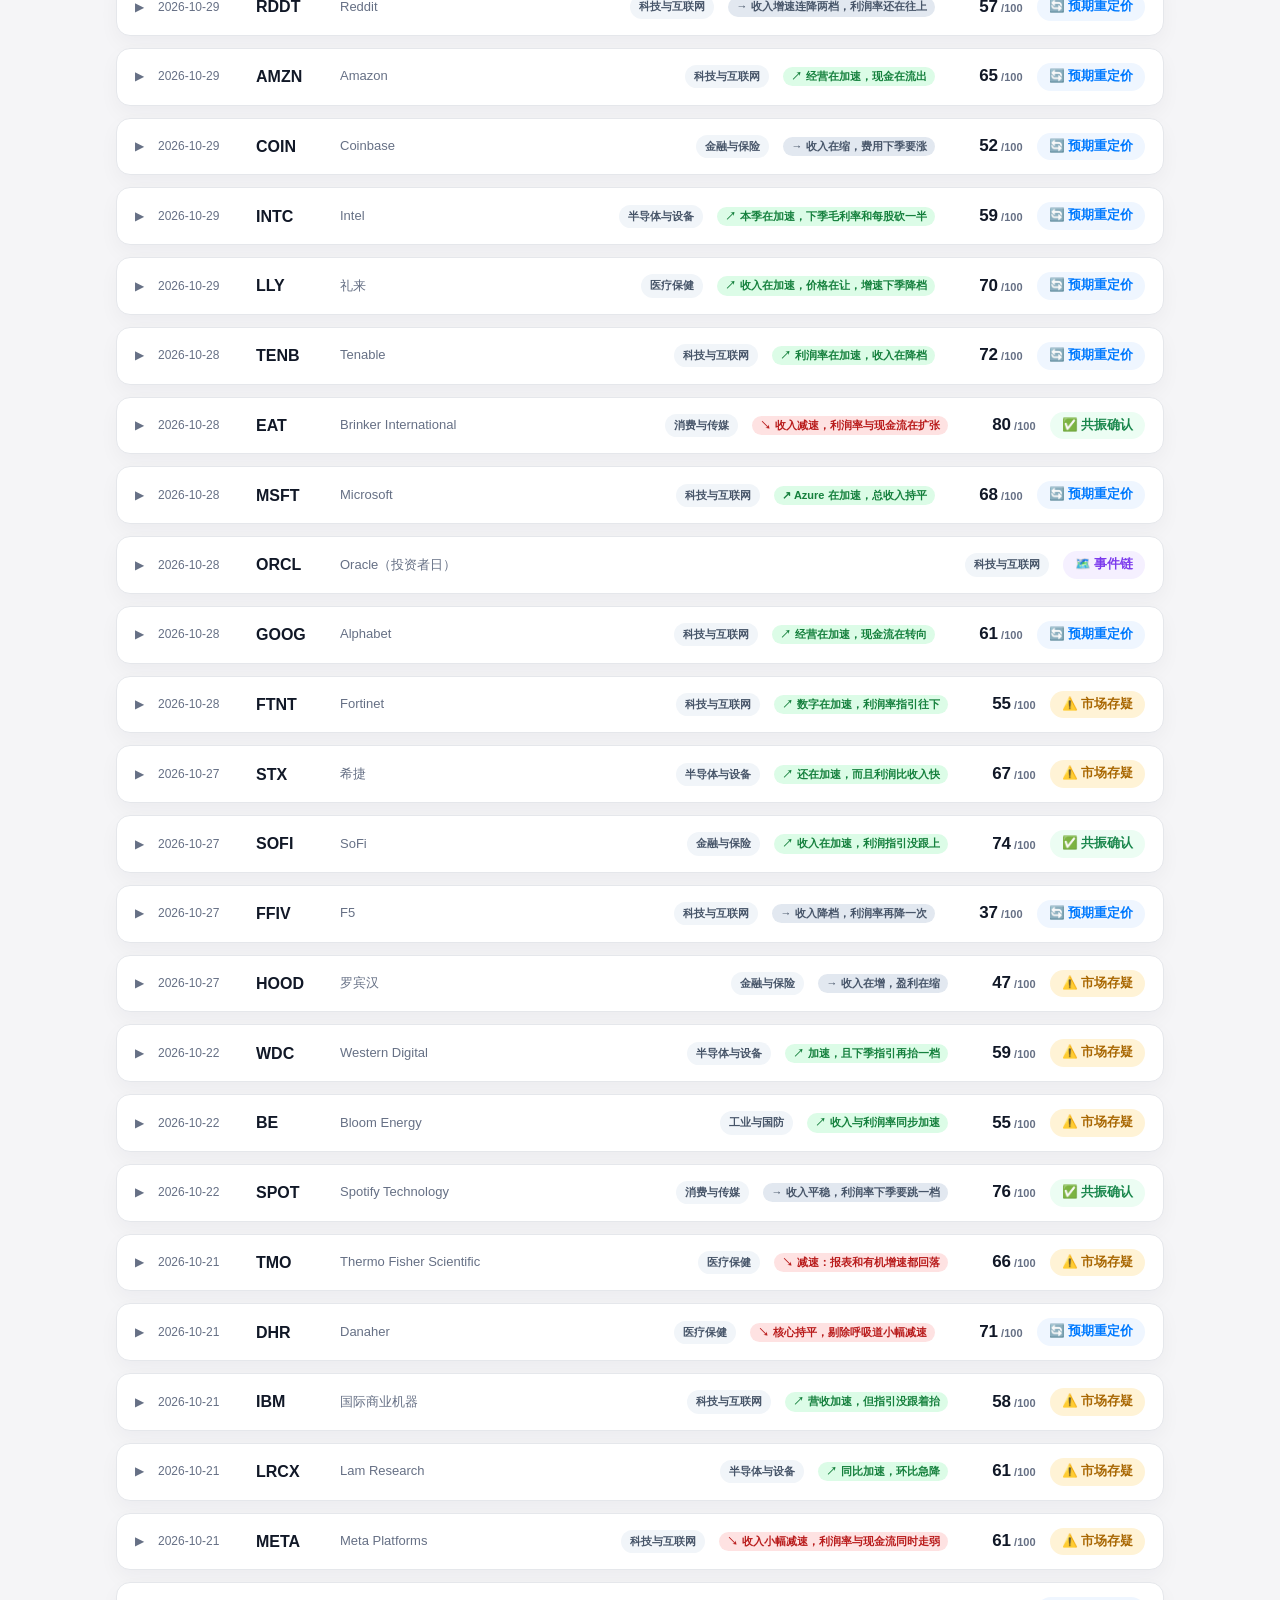
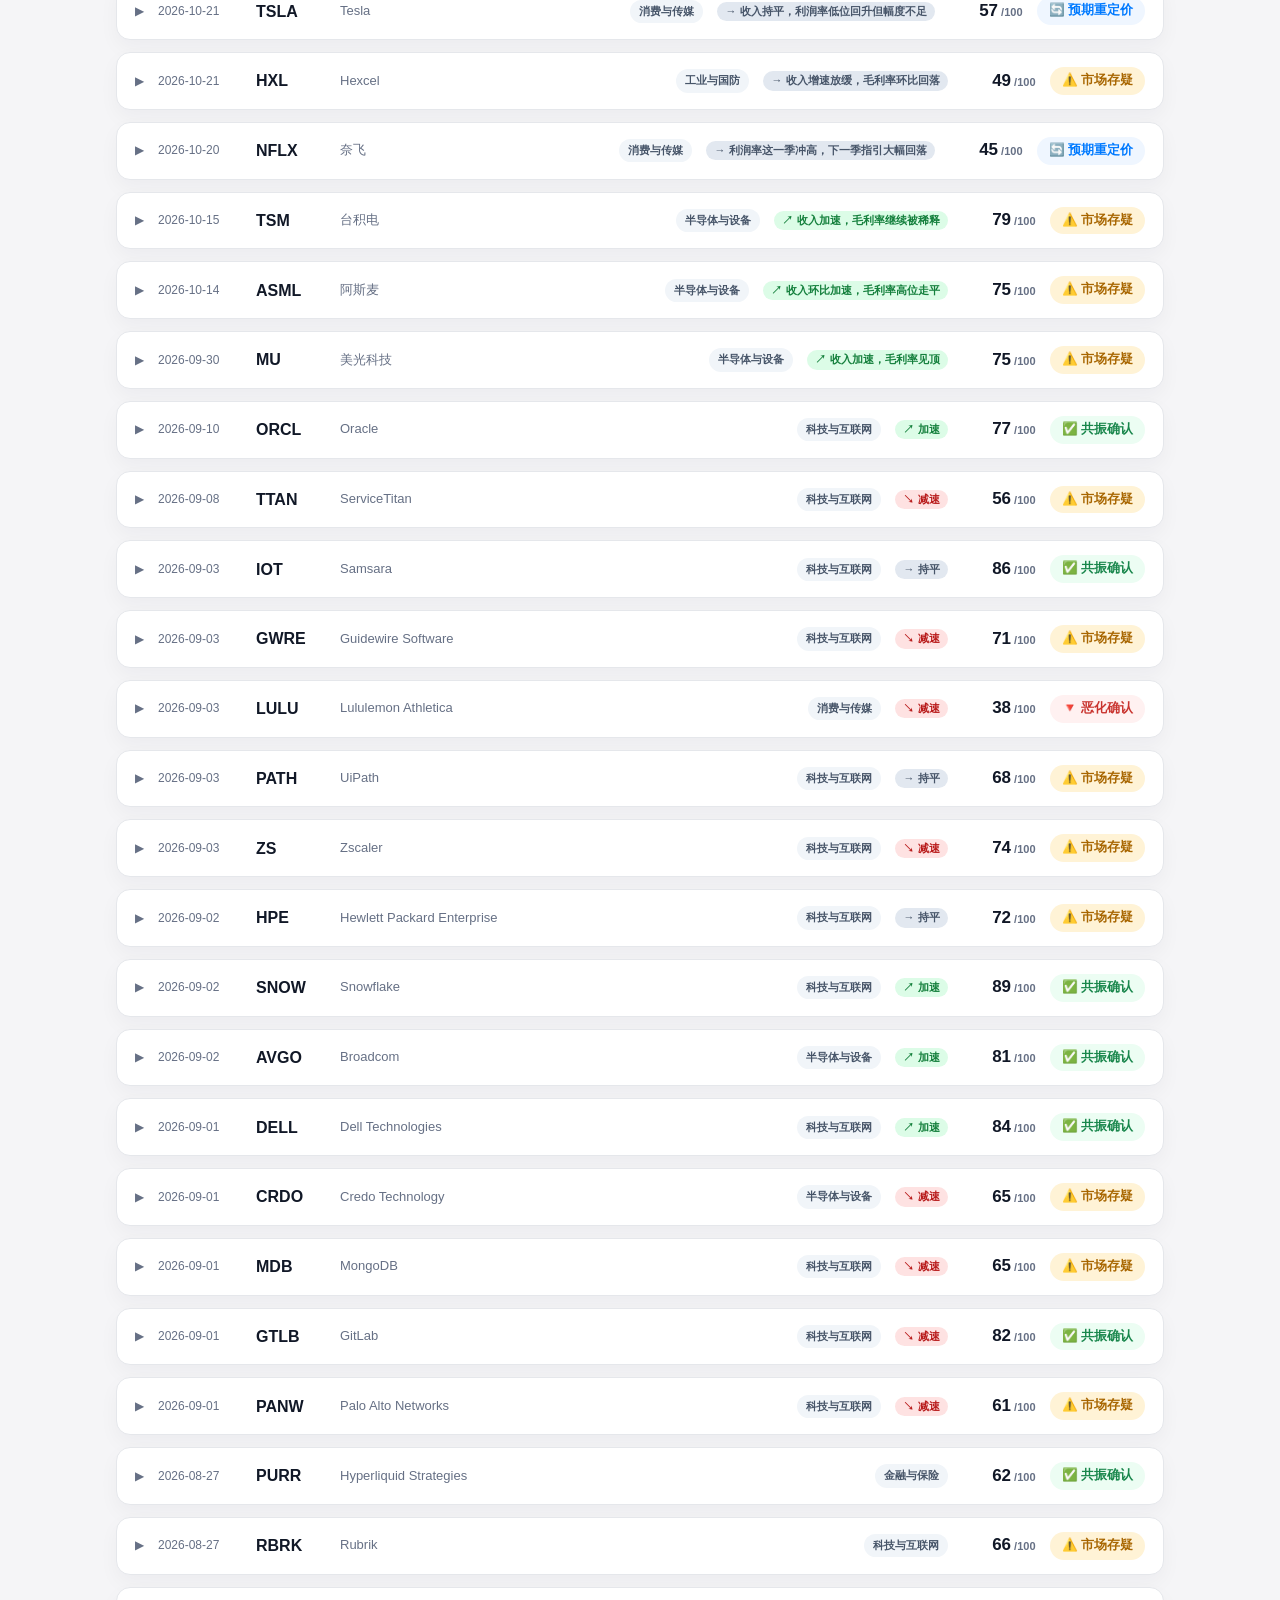
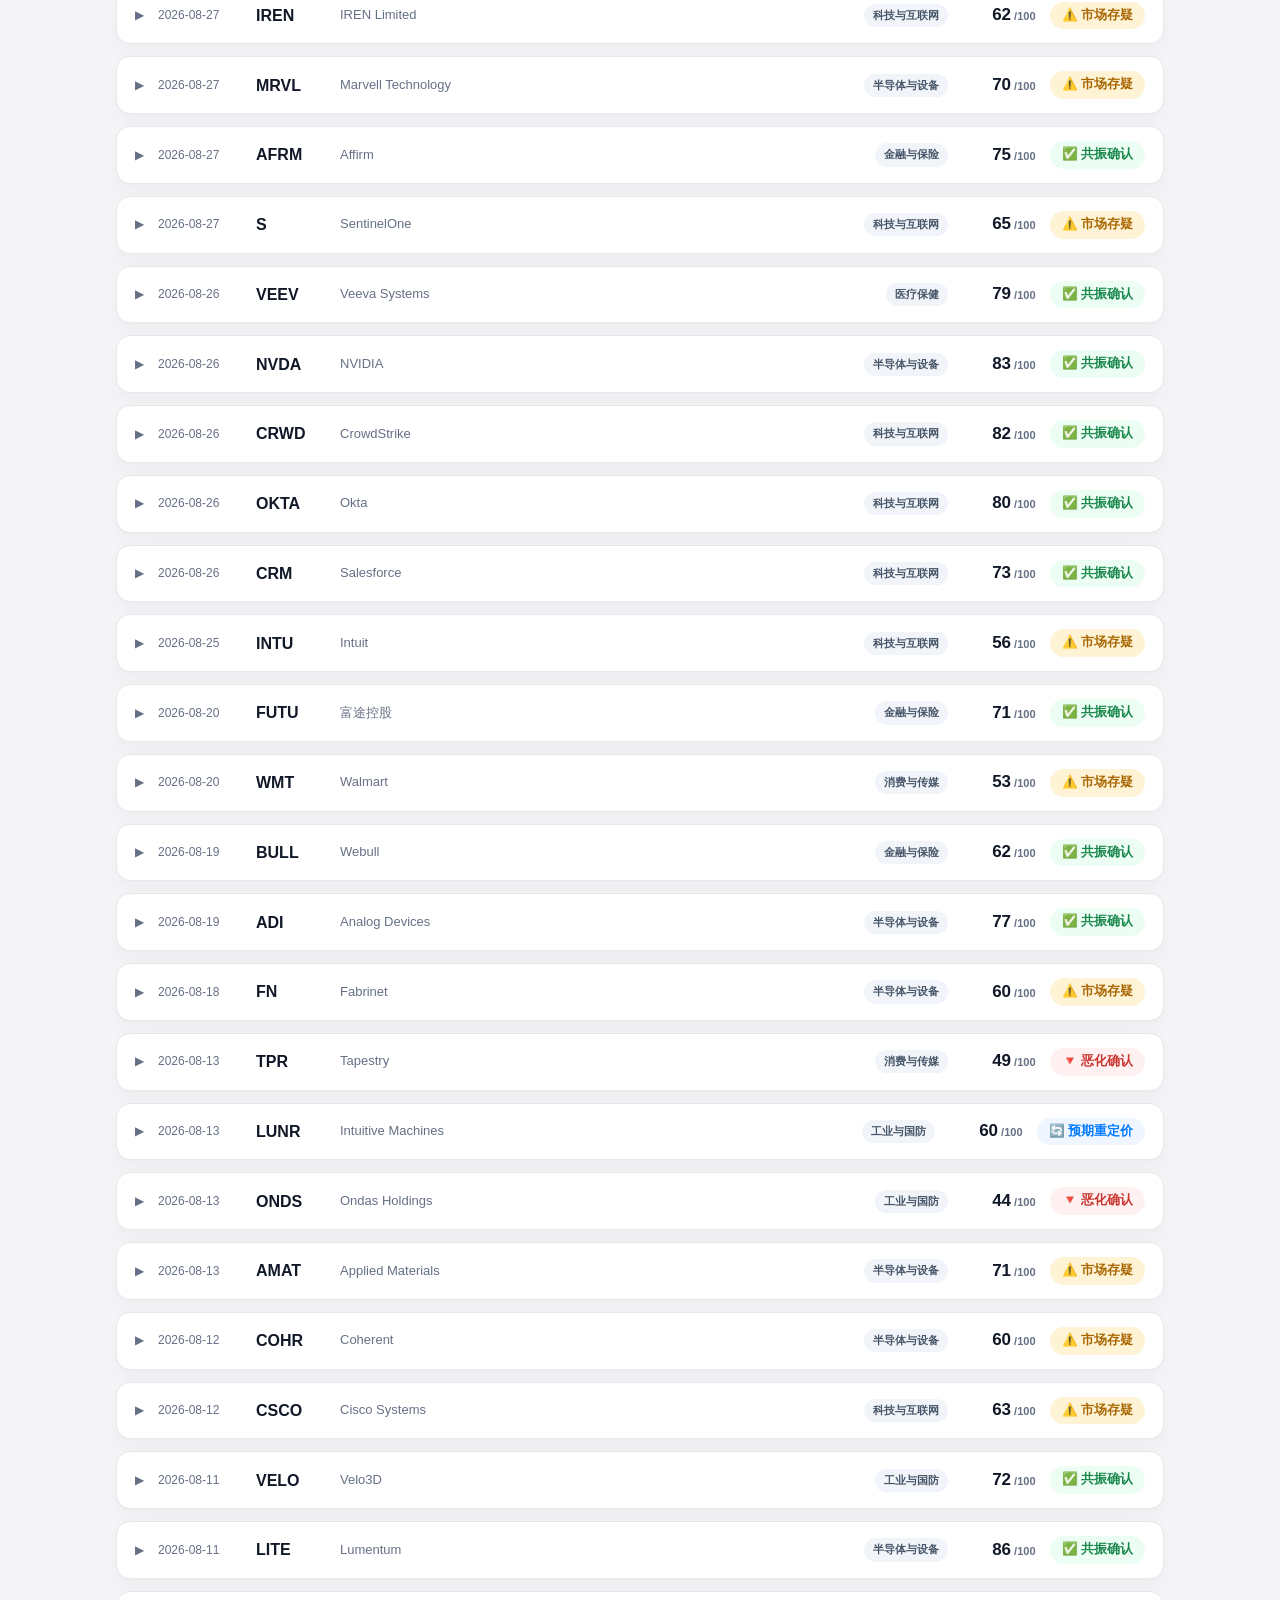
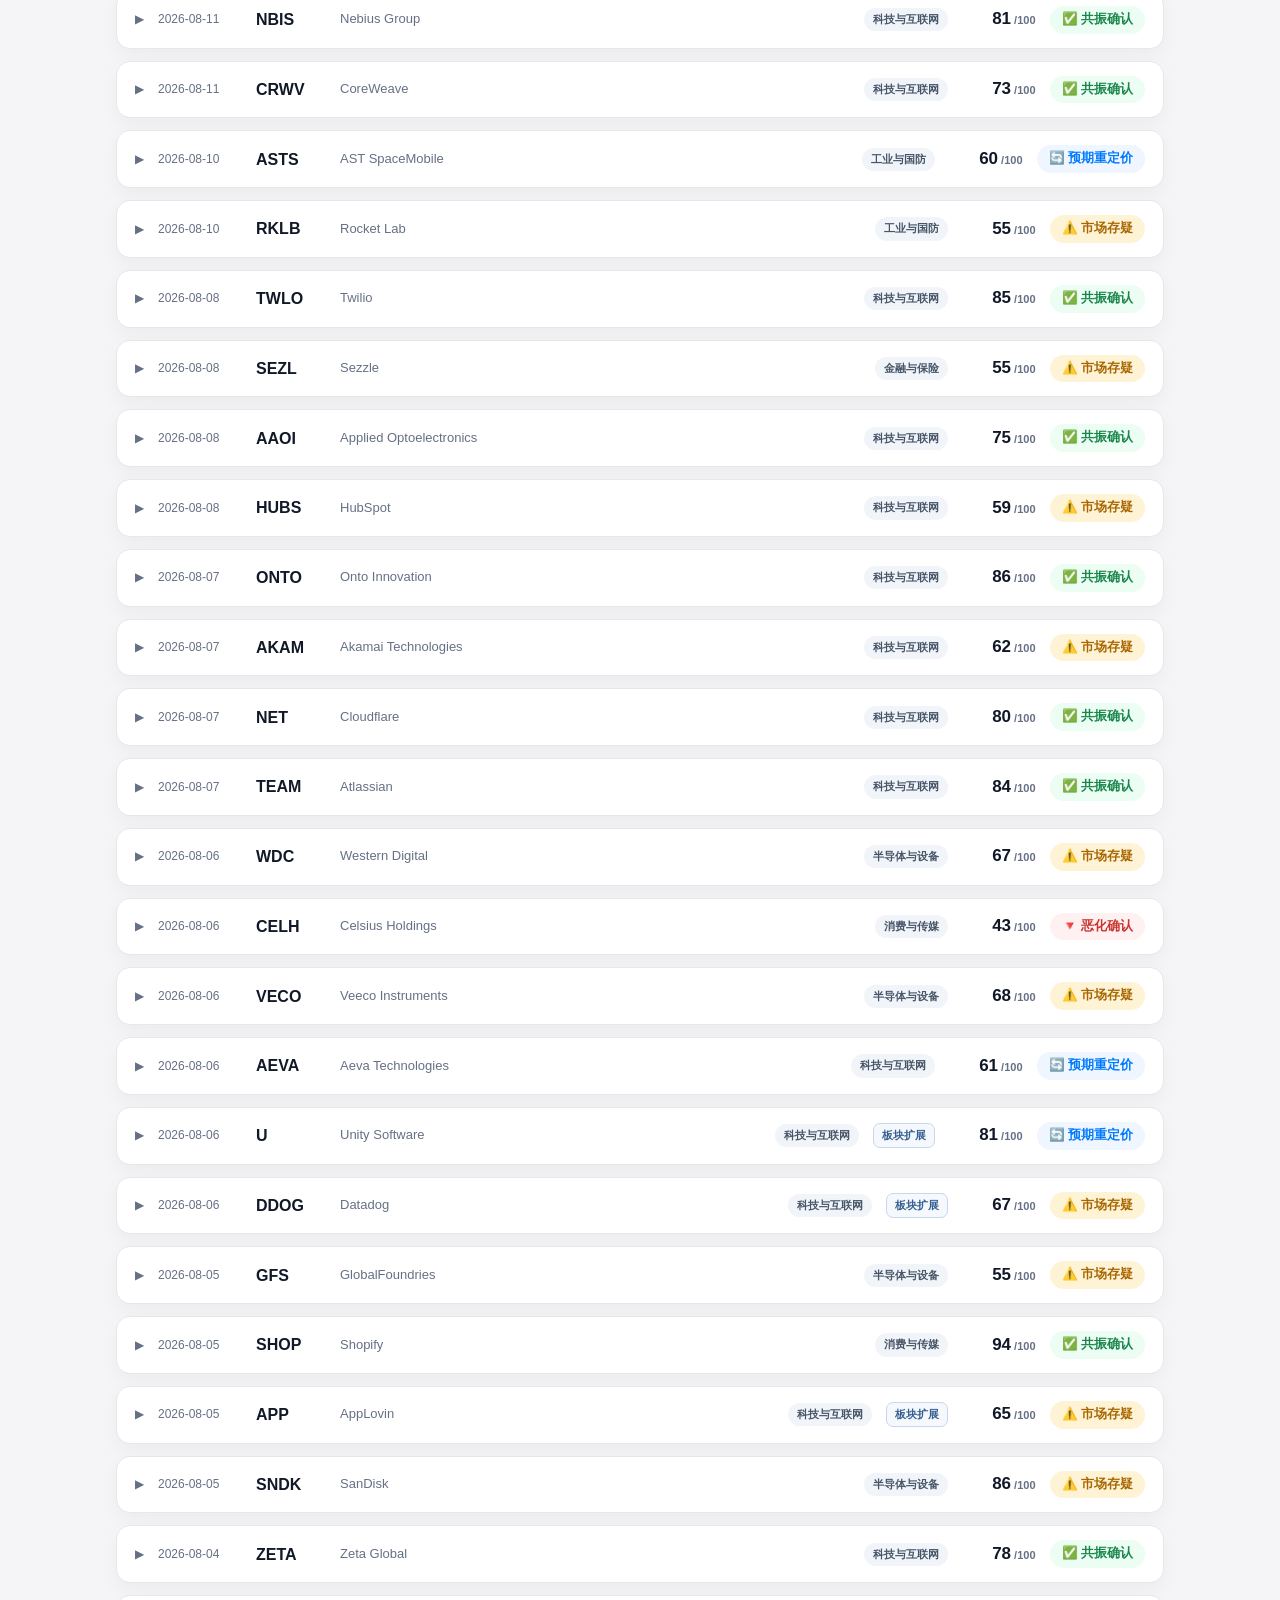
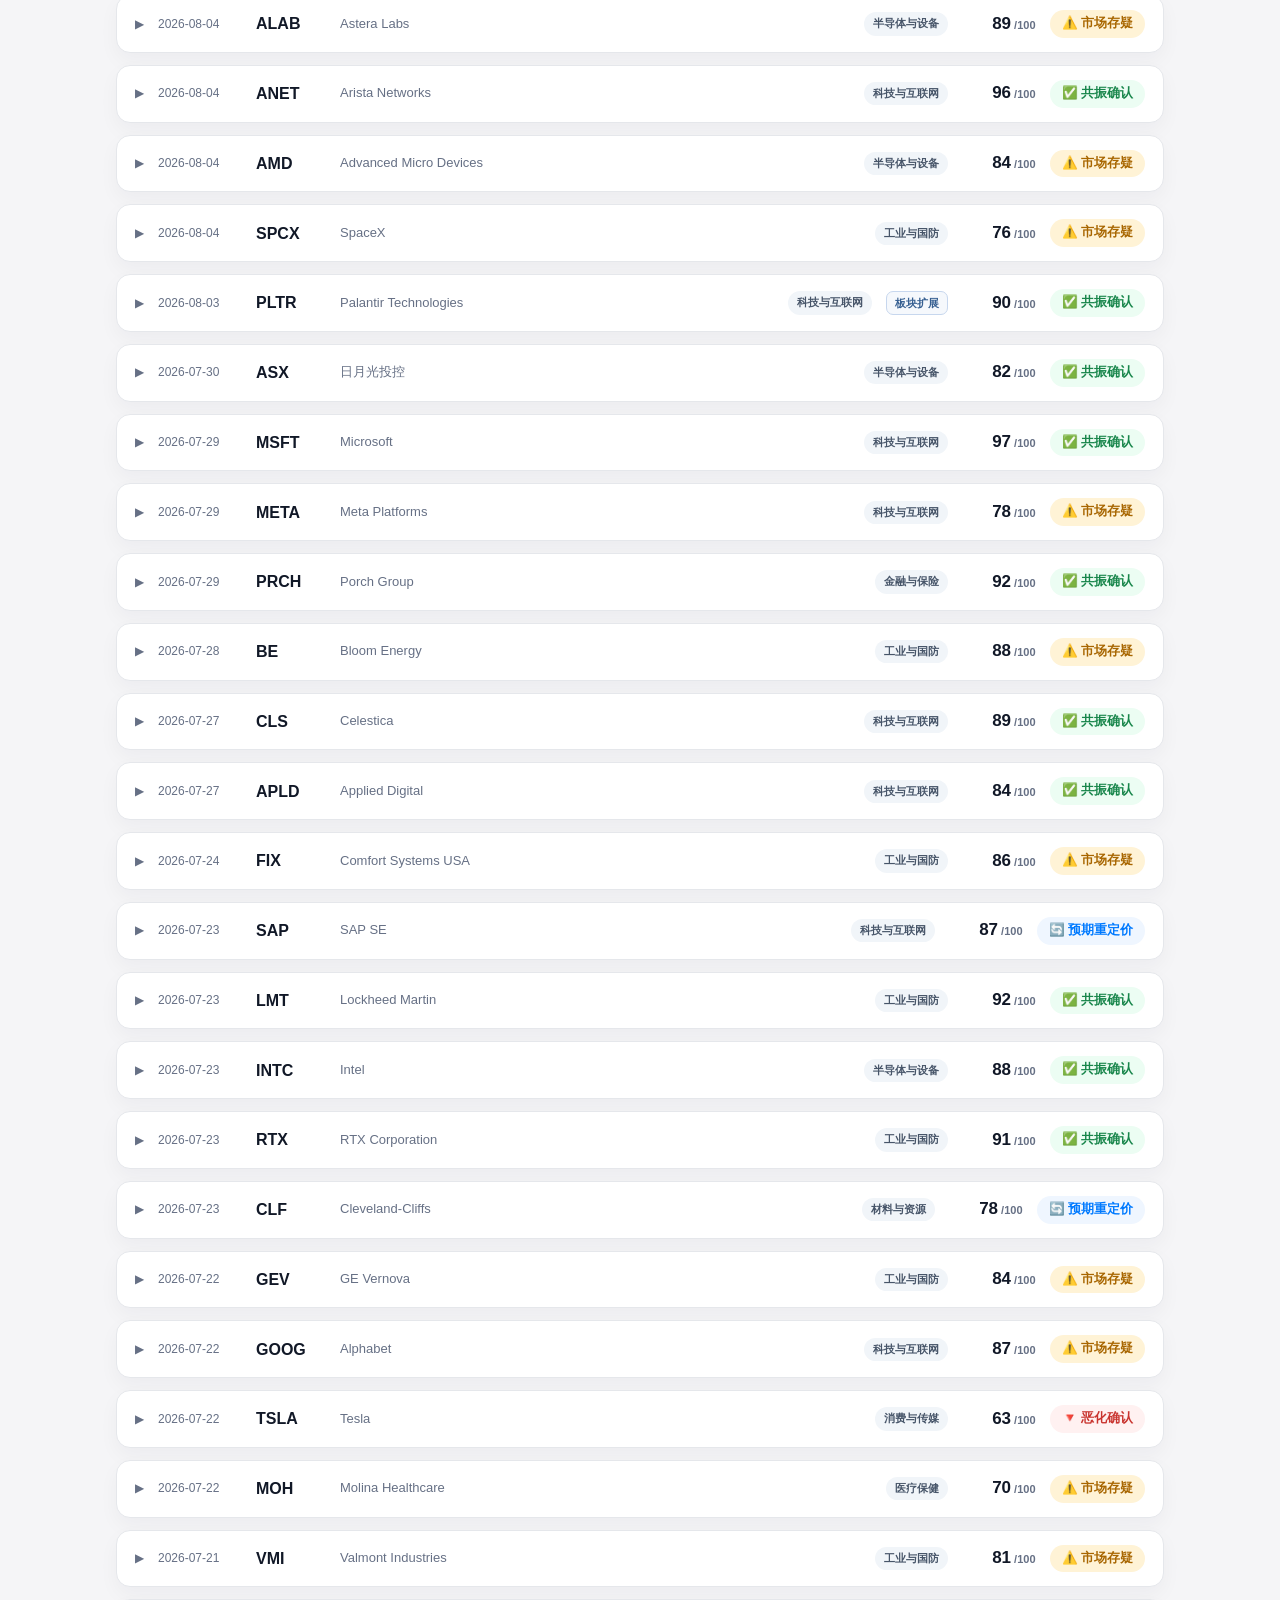
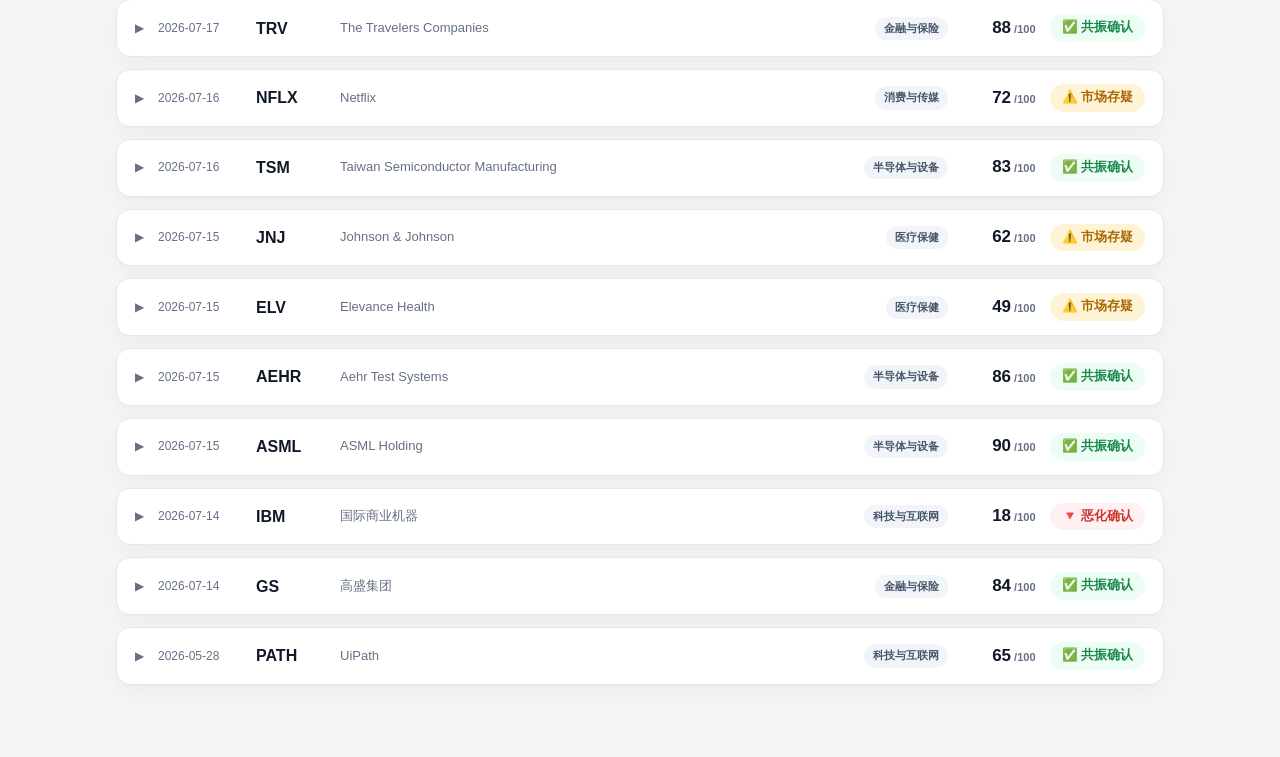
==== commit cfc8c158: "加 TMO、DHR 2026 Q3（10/21 盘前） Co-Authored-By: Claude Opus 5.5 <noreply@anthropic.com>" ====
--- a/index.html
+++ b/index.html
@@ -492,6 +492,164 @@
 /* __RECORDS_INSERT_POINT__ */
 {
   type: "earnings",
+  date: "2026-10-21",
+  ticker: "TMO",
+  company: "Thermo Fisher Scientific",
+  sector: "healthcare",
+  score: 66,
+  rec: "doubt",
+  dims: { quality: 34, marketread: 13, fundamentals: 19 },
+  compare: { revenueGrowth: 9.1, revenueGuidance: 4.9 },
+  business: {
+    plain: "赛默飞世尔是全球最大的科研与制药工具供应商：卖实验室仪器、试剂和耗材，也替药企做临床试验和代工生产。药企、生物科技公司、高校和医院的实验室，大多都从它这里买东西。",
+    howMakesMoney: "四个分部。生命科学解决方案卖试剂和生物药生产耗材；分析仪器卖电镜和色谱质谱；专科诊断卖诊断试剂；实验室产品与生物制药服务最大，含分销渠道、药品代工和临床研究服务。耗材和服务是重复性收入，仪器跟着客户的资本开支走。",
+    moat: "规模和渠道：几十万种产品走同一张分销网，客户一张订单买齐。药企的生产工艺一旦用它的耗材和设备做了验证，换供应商就要重新报批。服务端靠多年期的临床试验和代工合同绑定客户。",
+    whatChanged: "有机增长升到 6%，是近两年最快的一季，全年收入、每股收益和自由现金流指引都上调。但公司说超出的部分主要是药品服务把四季度的客户活动提前做了，四季度有机增长指引仍是 4%。每股收益里还有一笔一次性的关税退款。"
+  },
+  metrics: [
+    { label: "Q3 收入", value: "121.37 亿美元", sub: "同比 +9.1%：有机 +6%、并购净贡献 +3%、汇率 0。季前预期 119.5 亿（Newsquawk），Zacks 称超预期 1.81%", tone: "beat", pct: 72 },
+    { label: "有机增长", value: "+6%", sub: "🔑 上季 5%，再往前五个季度都在 1% 到 3%（公司对账表）。电话会说比公司自己的预期高约 2 个百分点", tone: "up", pct: 74 },
+    { label: "实验室产品与生物制药服务", value: "68.63 亿美元", sub: "同比 +15%、有机 +10%，利润率 15.5%、上年 14.5%。药品服务 20.29 亿、同比 +17.8%；临床研究 24.45 亿、同比 +21.1%，主要是 Clario 并表（均自算）", tone: "up", pct: 78 },
+    { label: "分析仪器", value: "20.02 亿美元", sub: "同比 +6%、有机 +6%；分部利润 +25%，利润率 26.9%、上年 22.6%。电镜 8.27 亿、同比 +13.0%（自算），电话会说半导体客户需求强", tone: "up", pct: 76 },
+    { label: "生命科学解决方案", value: "27.19 亿美元", sub: "同比 +5%、有机只有 +1%。生物生产 8.96 亿、同比 +9.7% 是最快的一块；生物科学持平，基因科学 −2.5%（均自算）", tone: "flat", pct: 50 },
+    { label: "终端市场", value: "药企与生物科技 高个位数", sub: "学术与政府持平；工业与应用高个位数；诊断与医疗低个位数。北美、欧洲中个位数，亚太和中国都是低双位数", tone: "up", pct: 68 },
+    { label: "调整后营业利润率", value: "24.5%", sub: "上年 23.3%；GAAP 18.6%、上年 17.4%。其中关税退款净贡献约 0.6 亿美元、约 50 个基点，一次性", tone: "up", pct: 70 },
+    { label: "调整后每股收益", value: "6.68 美元", sub: "同比 +15%，季前预期 6.40（Zacks、Newsquawk）。比公司旧指引多 0.26：经营 0.08、汇率 0.03、关税退款 0.15。GAAP 4.64", tone: "beat", pct: 76 },
+    { label: "自由现金流", value: "21.15 亿美元", sub: "上年同期 18.40 亿，前九个月 46.18 亿。本季没有回购，分红约 1.75 亿；净债务对调整后 EBITDA 2.9 倍，二季度末 3.3 倍", tone: "up", pct: 72 },
+    { label: "全年收入指引", value: "477 亿–482 亿美元", sub: "旧指引 474 亿–481 亿；有机增长从「约 4%」（区间 3% 到 4%）定为 4%。电话会口头给出，新闻稿未列", tone: "up", pct: 64 },
+    { label: "全年每股收益指引", value: "25.13–25.43 美元", sub: "旧指引 24.93–25.33，中点 +0.15：经营 0.09、关税退款净额 0.05、汇率 0.01。下限正好等于季前全年一致预期（Zacks）", tone: "up", pct: 60 },
+    { label: "Q4 隐含指引", value: "收入 125.6 亿–130.6 亿美元", sub: "🔑 全年区间减前三季 351.36 亿自算，中点同比 +4.9%（上年 122.15 亿）；比上年多一个销售日。隐含每股 6.98–7.28 美元，上沿才等于季前一致预期", tone: "flat", pct: 45 },
+    { label: "全年自由现金流指引", value: "70 亿–75 亿美元", sub: "旧指引 69 亿–74 亿；调整后营业利润率全年扩张 80 个基点，维持不变", tone: "up", pct: 62 }
+  ],
+  management_highlights: [
+    "先标读法：本条写于 11/14，反应日 10/21 已收盘。财务数字取自 8-K 新闻稿和 10-Q；全年指引新闻稿没列，取自电话会（Motley Fool 实录，AI 辅助转写）。",
+    "节奏：CFO Meyer 说本季超出主要来自药品服务，一部分客户活动原本排在四季度，提前到三季度做完。他说有机增长从本季回到四季度那一档，药品服务是主因，但这块生意的商业势头很强。",
+    "关税退款：三季度获批并确认了绝大部分退款，不在旧指引里，属一次性。四季度会拿出约 0.4 亿美元再投入 AI、药品服务扩产和员工。",
+    "需求：CEO Casper 说药价谈判告一段落后药企信心回升。生物科技恢复的顺序是临床研究先回来，然后是分销渠道，高端试剂要再等几个季度。学术与政府持平，符合预期。",
+    "2027：分析师追问明年能否走到长期框架的上端，Casper 没给数，说 2/2 发指引。他的目标是在 2027 年下半年到 2028 年上半年回到「正常」，并说正常时 7% 是合理的有机增长。",
+    "资本配置：本季还掉约 11 亿美元到期票据，没有回购；微生物业务 8/12 卖出，收回约 10 亿美元。回购授权截至 10/30 剩 10 亿美元（10-Q）。",
+    "其他：9/4 签约出售一座药品服务工厂，计提 2.44 亿美元待售亏损，调整后口径剔除。执行副总裁 Shafer 年底退休（10/30 的 8-K）。"
+  ],
+  narrative: {
+    summary: "有机增长回到近两年最快，三项全年指引都上调。但超出的一块是四季度的生意提前做了，四季度指引没动；加上一次性关税退款，全年上调幅度小于本季超出幅度。",
+    consensus: "多头看三点：药企和生物科技需求在回来，临床研究和渠道先动、试剂随后；分析仪器靠电镜吃到半导体客户，分部利润率大幅抬升；Clario 并表后服务端增长快，现金流够一边还债一边分红。",
+    divergence: "空头看三点：超出主要是时间差，四季度有机增长回到旧口径，而且多一个销售日；每股收益超出里一半以上是关税退款；隐含四季度每股收益的上沿才碰到季前一致预期。反应日低开后收红，但涨幅落在同行后面。",
+    signals: [
+      "四季度有机增长实际落在哪里，药品服务回落多少。",
+      "2/2 给出的 2027 年有机增长指引落在长期框架的哪一段。",
+      "生物科学和基因科学试剂何时恢复增长，这是公司自己说的生物科技复苏最后一环。",
+      "学术与政府能否从持平转正。",
+      "关税退款这一次性收益过去之后，调整后营业利润率还能不能扩张。",
+      "反应日之后相对 XLV 和工具类同行的强弱。"
+    ]
+  },
+  accel: {
+    thisQ: "Q3 收入 121.37 亿美元、同比 +9.1%，有机 +6%；调整后每股收益同比 +15%。",
+    nextQ: "Q4 收入按全年指引自算，中点约 128.1 亿美元、同比 +4.9%；有机增长指引 4%。",
+    direction: "减速：报表和有机增速都回落",
+    note: "口径说明两点。\n第一，公司不给季度收入指引；四季度数字是全年 477 亿–482 亿美元减去前三季自算，区间两端同比 +2.9% 和 +6.9%。\n第二，报表增速含 Clario 并表、减去已卖的微生物业务。看需求以有机增长为准，本站按「下季指引对本季实际」记为减速。"
+  },
+  decision: {
+    stance: "数字过关、指引上调，但超出有一块是时间差和一次性收益；反应日收红却落后同行，先看四季度和 2/2 的 2027 指引",
+    risk: "季度收入指引公司未披露，四季度数字为自算。药品服务提前到三季度的收入金额未拆分。终端市场和地区只给增速档位，金额未披露。季前一致预期只取得 Zacks 和 Newsquawk 两家，LSEG 和 FactSet 未取得。Stock Market Nerd 的结果卡本次未取得。"
+  },
+  sources: [
+    { type: "公司公告", label: "Thermo Fisher Q3 2026 新闻稿（8-K 附件 EX-99.1，2026-10-21 盘前）", url: "https://www.sec.gov/Archives/edgar/data/97745/000009774526000173/q32026earnings8kex99_1.htm" },
+    { type: "公司公告", label: "Thermo Fisher Q3 2026 10-Q · 分部内业务收入、回购授权、重组与资产出售", url: "https://www.sec.gov/Archives/edgar/data/97745/000009774526000179/tmo-20260926.htm" },
+    { type: "上季对照", label: "Thermo Fisher Q2 2026 新闻稿 · 环比对照", url: "https://www.sec.gov/Archives/edgar/data/97745/000009774526000138/q22026earnings8kex99_1.htm" },
+    { type: "公司公告", label: "Thermo Fisher Q3 2026 非 GAAP 对账表 · 有机增长序列与杠杆倍数", url: "https://s27.q4cdn.com/797047529/files/content_files/Q3-2026-Reconciliation-of-Financial-Information.pdf" },
+    { type: "业绩会", label: "Thermo Fisher Q3 2026 电话会实录（Motley Fool）· 全年指引、四季度节奏、关税退款", url: "https://www.fool.com/earnings/call-transcripts/2026/10/21/thermo-fisher-tmo-q3-2026-earnings-call-transcript/" },
+    { type: "上季对照", label: "Thermo Fisher Q2 2026 电话会实录（Motley Fool，经 Webull）· 旧指引出处", url: "https://www.webull.com/news/15279468122612736" },
+    { type: "市场预期", label: "Zacks：Q3 超预期幅度与全年、四季度一致预期", url: "https://www.zacks.com/stock/news/3011570/thermo-fisher-scientific-tmo-tops-q3-earnings-and-revenue-estimates" },
+    { type: "市场预期", label: "Newsquawk：Q3 收入与每股季前预期", url: "https://www.newsquawk.com/headlines/thermo-fisher-scientific-inc-tmo-q3-2026-usd-adj-eps-668-exp-640-revenue-121bln-exp-1195bln" },
+    { type: "公司公告", label: "8-K Item 5.02：执行副总裁 Shafer 退休（2026-10-30）", url: "https://www.sec.gov/Archives/edgar/data/97745/000009774526000181/tmo-20261027.htm" },
+    { type: "市场反应", label: "Benzinga：财报后目标价调整汇总", url: "https://www.benzinga.com/quote/TMO/price-targets" }
+  ],
+  vic_notes: "补记，写于财报三周后。自算两笔：剔除 0.15 的关税退款，本季每股只比旧指引多 0.11；全年中点上调里经营部分 0.09，跟三季度经营超出的 0.08 差不多，等于四季度没有再加码。财报后 10/22 到 10/30，TD Cowen、Stifel、Barclays、RBC、Citi、Argus 都上调了目标价（Benzinga 汇总），没看到下调。",
+  outcome: "财报 10/21 盘前发布，反应日即当日：开 665.00、较前收 −3.25%，收 694.02、+0.97%，盘中越过 10/15 的 52 周高。收在区间 74% 处，量 1.77 倍。同日 DHR +4.29%，A、WAT、MTD、IQV 涨 2.7% 到 3.3%，XLV −0.49%。11/13 收 700.22。"
+},
+{
+  type: "earnings",
+  date: "2026-10-21",
+  ticker: "DHR",
+  company: "Danaher",
+  sector: "healthcare",
+  score: 71,
+  rec: "repricing",
+  dims: { quality: 32, marketread: 22, fundamentals: 17 },
+  compare: { revenueGrowth: 8.3 },
+  business: {
+    plain: "丹纳赫做生命科学和诊断工具：卖生物药生产用的耗材和设备、实验室仪器，以及医院和化验室用的诊断仪器与试剂。药企造抗体药、科研机构做实验、医院做检测，都会用到它的东西。",
+    howMakesMoney: "三个分部。生物技术主要是 Cytiva 和 Pall 的生物工艺，卖药企生产抗体和疫苗用的耗材、树脂和设备；生命科学卖质谱、流式、实验室自动化等仪器；诊断最大，含 Beckman Coulter、Cepheid、Leica 和今年 6 月买下的 Masimo。大部分收入来自耗材和试剂的重复购买。",
+    moat: "药企的生产工艺一旦用某家的耗材做完验证并报批，换供应商就要重新验证，所以生物工艺耗材的客户很黏。诊断靠装机量：医院装了它的仪器，就长期买配套试剂。并购整合靠它的 DBS 管理体系。",
+    whatChanged: "新 CEO Sawyer Montgomery 10/1 上任后的第一份财报。每股收益大超预期，剔除呼吸道检测后的核心增长连升三季，生物工艺订单又是十几个百分点的增长。但呼吸道检测收入继续缩，全年核心增长指引下调，这一条只写在新闻稿的前瞻表里。另外从本季起，退给客户的关税不再计入核心增长，口径对公司有利。"
+  },
+  metrics: [
+    { label: "Q3 收入", value: "65.54 亿美元", sub: "同比 +8.3%（自算，公司按半个点取整写 8.5%），其中并购贡献 6.5 个点，主要是 Masimo。季前预期约 65.6 亿（Benzinga、Investing.com、StockStory），大致持平", tone: "flat", pct: 55 },
+    { label: "核心增长", value: "+3.0%", sub: "🔑 从本季起剔除退给客户的关税，这一项抬了 1.0 个点；按旧口径约 2.0%（自算），落在 7 月给本季指引 2% 到 3% 的下沿。价格贡献 −0.5%", tone: "flat", pct: 48 },
+    { label: "剔除呼吸道的核心增长", value: "+5.5%", sub: "一季度 3.0%、二季度 4.5%，连升三季；7 月给本季的指引约 5%。呼吸道检测收入约 3.5 亿美元，上年同期约 5 亿，拖累 2.5 个点", tone: "up", pct: 72 },
+    { label: "生物技术", value: "18.07 亿美元", sub: "核心 +5.0%，退给客户的关税让报表只增 0.5%。生物工艺核心增长在中个位数偏上，订单增长十几个百分点（电话会）；调整后利润率 41.8%，比上年同期高 460 个基点（演示稿）", tone: "up", pct: 74 },
+    { label: "生命科学", value: "18.65 亿美元", sub: "同比 +4.0%、核心 +4.5%；质谱、流式和实验室自动化带动，美国学术支出小幅改善。调整后利润率 21.7%", tone: "up", pct: 62 },
+    { label: "诊断", value: "28.82 亿美元", sub: "同比 +17.0%，并购占 16.5 个点；核心 +0.5%，剔除呼吸道 +7.0%。Cepheid 非呼吸道核心增长低双位数，Beckman 诊断是两年多来最快一季。GAAP 利润率 21.3%、上年 27.0%，被 Masimo 存货增值和并购摊薄", tone: "flat", pct: 55 },
+    { label: "调整后营业利润率", value: "29.0%", sub: "上年 27.9%，7 月给本季的指引约 26.5%。10-Q 说核心利润率提升来自收入和 IEEPA 关税退款；退款扣掉退给客户的部分，对净利贡献不到 1 亿美元", tone: "beat", pct: 76 },
+    { label: "调整后每股收益", value: "2.11 美元", sub: "同比 +11.5%，季前预期 1.92（Zacks、Benzinga、Newsquawk）。Guggenheim 估约 0.20 的超出里一半来自关税。GAAP 持续经营每股 1.71，含 2.63 亿美元税务审计和解收益", tone: "beat", pct: 80 },
+    { label: "自由现金流", value: "16.32 亿美元", sub: "上年同期 13.70 亿，经营现金流 18.86 亿。本季没有回购，前九个月回购 9.03 亿", tone: "up", pct: 70 },
+    { label: "全年核心增长指引", value: "约 +2.5%", sub: "🔑 7 月是 3.0% 到 4.0%，新闻稿正文没提这次下调。剔除呼吸道仍是中个位数；全年呼吸道收入从约 16 亿下调到约 15 亿；诊断分部从「小幅增长」改为「约持平」", tone: "down", pct: 30 },
+    { label: "全年每股收益指引", value: "8.57–8.62 美元", sub: "旧指引 8.45–8.60，下限抬 0.12、上限抬 0.02；季前全年一致预期 8.51 到 8.53（Benzinga、Zacks）。Guggenheim 说上调只反映经营那部分", tone: "up", pct: 62 },
+    { label: "Q4 指引", value: "核心约 +3.0%", sub: "7 月给四季度的是中个位数；剔除呼吸道 +4.0% 到 +5.0%，呼吸道收入约 4 亿、7 月是约 5 亿。调整后营业利润率约 29.5%。全年减前三季 6.11 自算，隐含每股 2.46–2.51，低于一致预期 2.57（Zacks）", tone: "down", pct: 38 },
+    { label: "2027 起点（正式指引前）", value: "剔除呼吸道核心 4% 到 5%", sub: "CFO Gugino 电话会口径，正式指引 1 月给；TD Cowen 称这是更容易达成的起点", tone: "flat", pct: 55 }
+  ],
+  management_highlights: [
+    "先标读法：本条写于 11/14，反应日 10/21 已收盘。财务数字取自 8-K 新闻稿、10-Q 和业绩演示稿；电话会取自 Benzinga 实录（机器转写，经 Webull 转载）。新闻稿 10/21 美东 6:00 发出。",
+    "需求：CEO Sawyer Montgomery 说大药企需求稳健，生物科技活动继续走强；学术需求环比改善，但仍低于历史水平。",
+    "生物工艺：CFO Gugino 说本季订单增长十几个百分点，上游耗材和树脂领头；设备订单维持在较强的两位数增长。",
+    "回流本土：CEO 说大型新建厂项目还在规划阶段，相关收入主要在 2028 年以后（Earnings Whispers 转述）。",
+    "呼吸道：公司按全年约 15 亿美元规划，四季度对核心增长约拖累 150 个基点。",
+    "2027 与资本配置：Gugino 说剔除呼吸道后的起点是上面那一档，正式指引 1 月给。CEO 说资本配置仍偏向并购；StatLab 9/28 完成收购，约 14 亿美元。",
+    "管理层：Sawyer Montgomery 10/1 接任 CEO，前任 Blair 转任顾问到年底。Rales 兄弟各放弃 50 万股创始人限制性股票，四季度相应记约 1.85 亿美元费用，调整后口径剔除。"
+  ],
+  narrative: {
+    summary: "新 CEO 第一季，利润和剔除呼吸道后的增长都超出预期，生物工艺订单强。但全年核心增长指引下调，隐含四季度每股收益低于一致预期；反应日市场选择看剔除呼吸道那条线。",
+    consensus: "多头看三点：剔除呼吸道的核心增长连升三季，诊断里非呼吸道业务在加速；生物工艺订单连续两季十几个百分点增长，设备订单也回来了；利润率大超指引，新 CEO 把 2027 起点给得务实。",
+    divergence: "空头看三点：全年核心指引下调只写在表格里，口径还从本季起改得对公司有利。每股超出约一半来自关税退款，隐含四季度低于一致预期。呼吸道检测还在缩，诊断分部核心几乎不增长，报表增长靠 Masimo 并表。",
+    signals: [
+      "四季度剔除呼吸道的核心增长能否落在指引区间，呼吸道收入是否守住约 4 亿美元。",
+      "生物工艺订单能否连续第三季十几个百分点增长，订单出货比何时披露。",
+      "1 月正式给出的 2027 指引落在电话会起点的上沿还是下沿。",
+      "关税退款过去后，调整后营业利润率还能不能守住本季的水平。",
+      "Masimo 和 StatLab 并表后，诊断分部利润率修复的节奏。",
+      "反应日之后相对 XLV 和工具类同行的强弱。"
+    ]
+  },
+  accel: {
+    thisQ: "Q3 收入 65.54 亿美元、同比 +8.3%；核心 +3.0%，剔除呼吸道 +5.5%；调整后每股收益同比 +11.5%。",
+    nextQ: "Q4 核心增长指引约 +3.0%，剔除呼吸道 +4.0% 到 +5.0%；公司不给收入金额指引。",
+    direction: "核心持平，剔除呼吸道小幅减速",
+    note: "口径说明两点。\n第一，从本季起核心增长剔除退给客户的关税，本季因此高约 1 个点。7 月的全年指引是旧口径，新口径对公司有利，全年下调在同口径下只会更大。\n第二，公司只给核心增长、不给收入金额，本条不填下季收入同比。报表增速里有 Masimo 并表，要到明年 6 月才满一年。"
+  },
+  decision: {
+    stance: "利润超预期、剔除呼吸道的增长在加速，市场买了这条线；全年核心指引下调和四季度隐含偏低是待验证的另一面",
+    risk: "生物工艺的订单出货比未披露。关税退款对净利的贡献只给了上限，逐分部金额未拆分。LSEG 的季前预期未取得。8-K 前一晚收盘后已由 EDGAR 受理，何时对公众可见未取得。Stock Market Nerd 的结果卡本次未取得。"
+  },
+  sources: [
+    { type: "公司公告", label: "Danaher Q3 2026 新闻稿（8-K 附件 EX-99.1，2026-10-21 盘前）", url: "https://www.sec.gov/Archives/edgar/data/313616/000031361626000201/dhr-20261021xex991.htm" },
+    { type: "公司公告", label: "Danaher Q3 2026 10-Q · 分部与子业务、关税退款、回购、StatLab", url: "https://www.sec.gov/Archives/edgar/data/313616/000031361626000199/dhr-20260925.htm" },
+    { type: "公司公告", label: "Danaher Q3 2026 业绩演示稿 · 分部调整后利润与呼吸道收入", url: "https://investors.danaher.com/image/Q3+2026+Danaher+Earnings+Presentation.pdf" },
+    { type: "上季对照", label: "Danaher Q2 2026 新闻稿 · 7 月指引出处", url: "https://www.sec.gov/Archives/edgar/data/313616/000031361626000163/dhr-20260721xex991.htm" },
+    { type: "业绩会", label: "Danaher Q3 2026 电话会实录（Benzinga）", url: "https://www.benzinga.com/news/26/10/62494796/danaher-q3-2026-earnings-call-transcript" },
+    { type: "业绩会", label: "同一实录全文转载（Webull）", url: "https://www.webull.com/news/15786398249921536" },
+    { type: "市场预期", label: "Zacks（经 Yahoo）：季前预期与四季度、全年一致预期", url: "https://finance.yahoo.com/healthcare/articles/danaher-dhr-tops-q3-earnings-102502249.html" },
+    { type: "市场预期", label: "Investing.com：演示稿要点与季前收入预期", url: "https://www.investing.com/news/company-news/danaher-q3-2026-slides-strong-margins-offset-respiratory-headwinds-93CH-4963250" },
+    { type: "市场反应", label: "Benzinga：财报后目标价上调汇总（10/22）", url: "https://www.benzinga.com/analyst-stock-ratings/price-target/26/10/62542855/danaher-analysts-raise-their-forecasts-following-better-than-expected-q3-earnings" },
+    { type: "市场反应", label: "Benzinga：Guggenheim 拆关税对超预期的贡献（10/22）", url: "https://www.benzinga.com/analyst-stock-ratings/price-target/26/10/62545670/danaher-posts-first-earnings-under-new-ceo-emphasizes-need-for-improved-execution-innovation" },
+    { type: "公司公告", label: "8-K：CEO 交接（2026-08-03）", url: "https://www.sec.gov/Archives/edgar/data/313616/000119312526330652/d161342d8k.htm" },
+    { type: "公司公告", label: "8-K：新董事与 Rales 兄弟放弃限制性股票（2026-10-13）", url: "https://www.sec.gov/Archives/edgar/data/313616/000031361626000193/dhr-20261009.htm" }
+  ],
+  vic_notes: "补记，写于财报三周后。自算一笔：按旧口径本季核心约 2.0%，落在 7 月指引下沿，所以超预期主要在利润端、不在收入端。反应日它是工具类里涨得最多的一只，而全年核心指引是下调的——市场买的是剔除呼吸道那条线和生物工艺订单。财报后一天内 Baird、Stifel、TD Cowen、JP Morgan、Barclays 都上调了目标价（Benzinga）。",
+  outcome: "财报 10/21 盘前发布，反应日即当日：开 217.56、较前收 −2.98%，收 233.86、+4.29%，收在区间 97% 处，量 1.94 倍。同日 TMO +0.97%，A、WAT、MTD、IQV 涨 2.7% 到 3.3%，XLV −0.49%。前一日量已是 2.19 倍。11/13 收 233.02。"
+},
+{
+  type: "earnings",
   date: "2026-11-12",
   ticker: "AMAT",
   company: "Applied Materials",
@@ -14094,7 +14252,7 @@
   CSCO:"tech",
   CRWV:"tech", NBIS:"tech",
   GOOG:"tech", IBM:"tech",
-  MOH:"healthcare", VEEV:"healthcare", JNJ:"healthcare", ELV:"healthcare",
+  MOH:"healthcare", VEEV:"healthcare", TMO:"healthcare", DHR:"healthcare", JNJ:"healthcare", ELV:"healthcare",
   GS:"financials", AFRM:"financials", PURR:"financials", TRV:"financials",
   SHOP:"consumer", TSLA:"consumer", SPOT:"consumer", NFLX:"consumer", WMT:"consumer", TPR:"consumer",
   CLF:"materials"
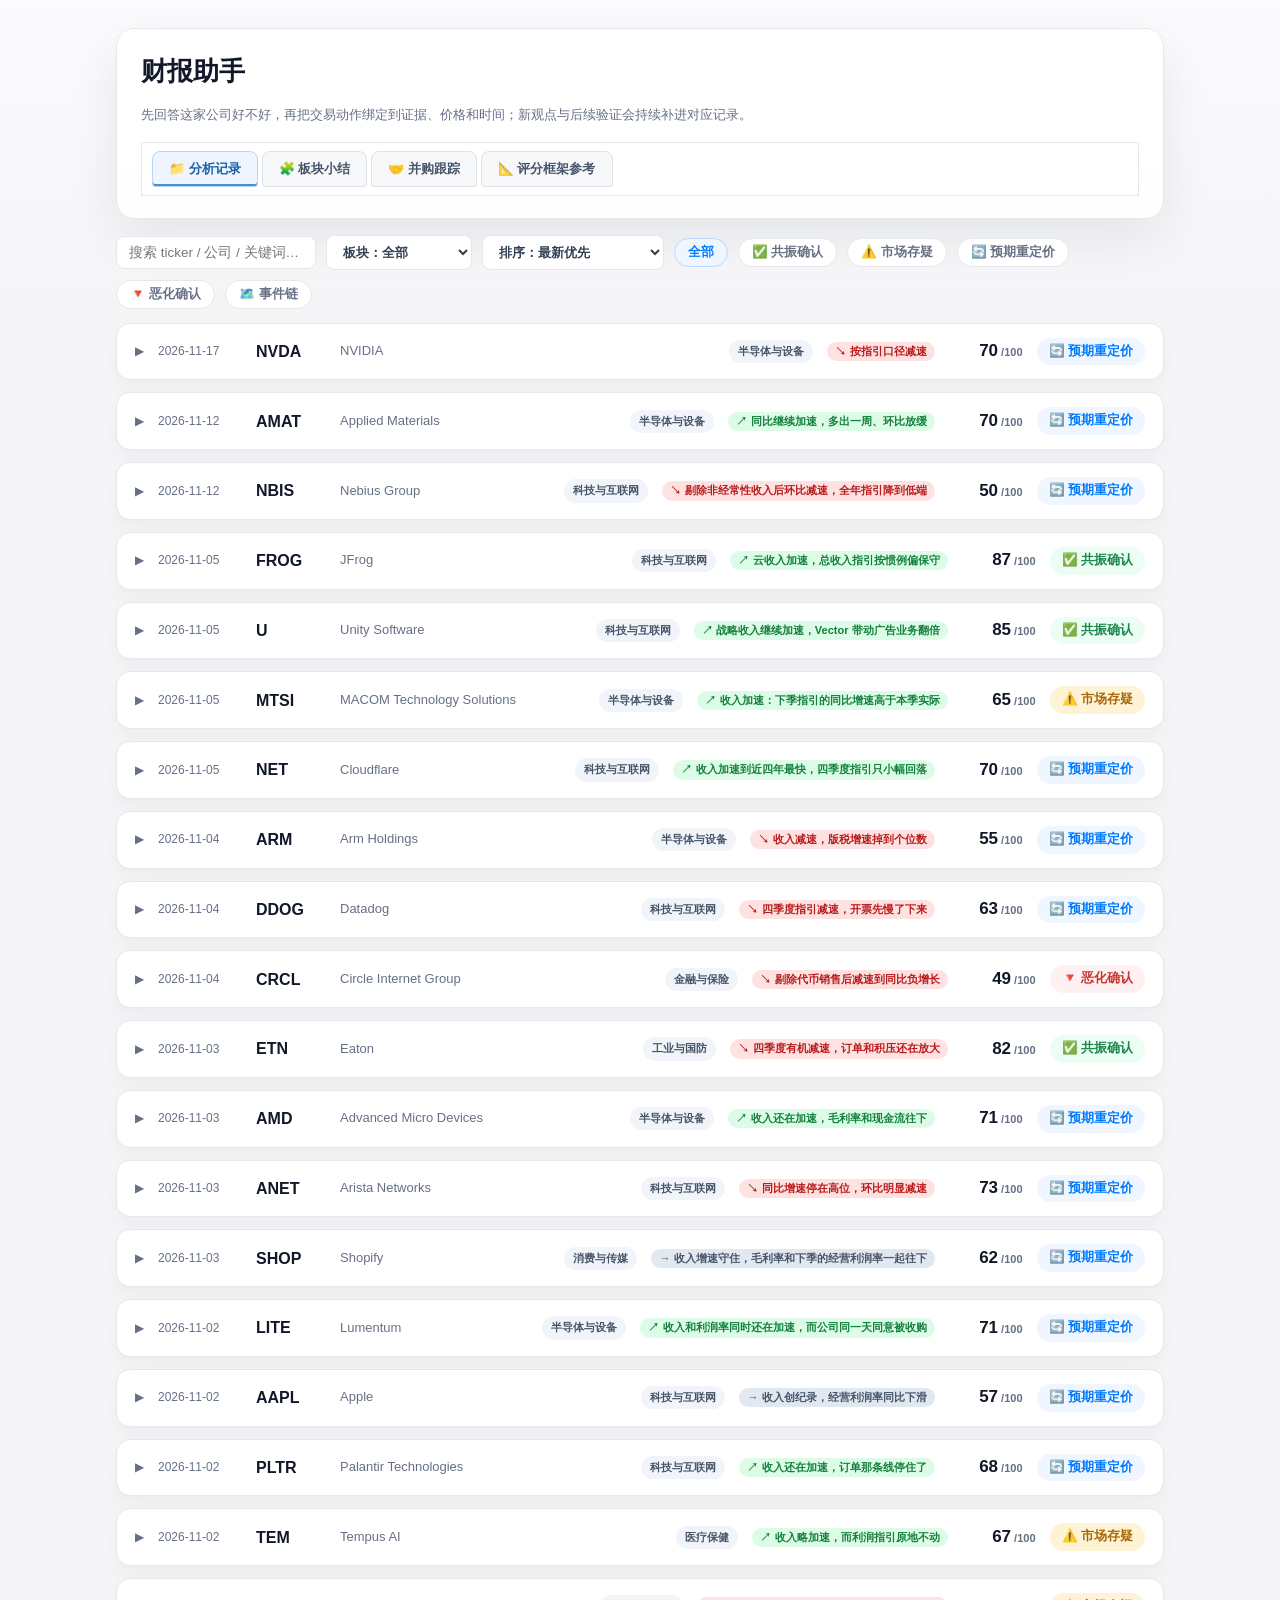
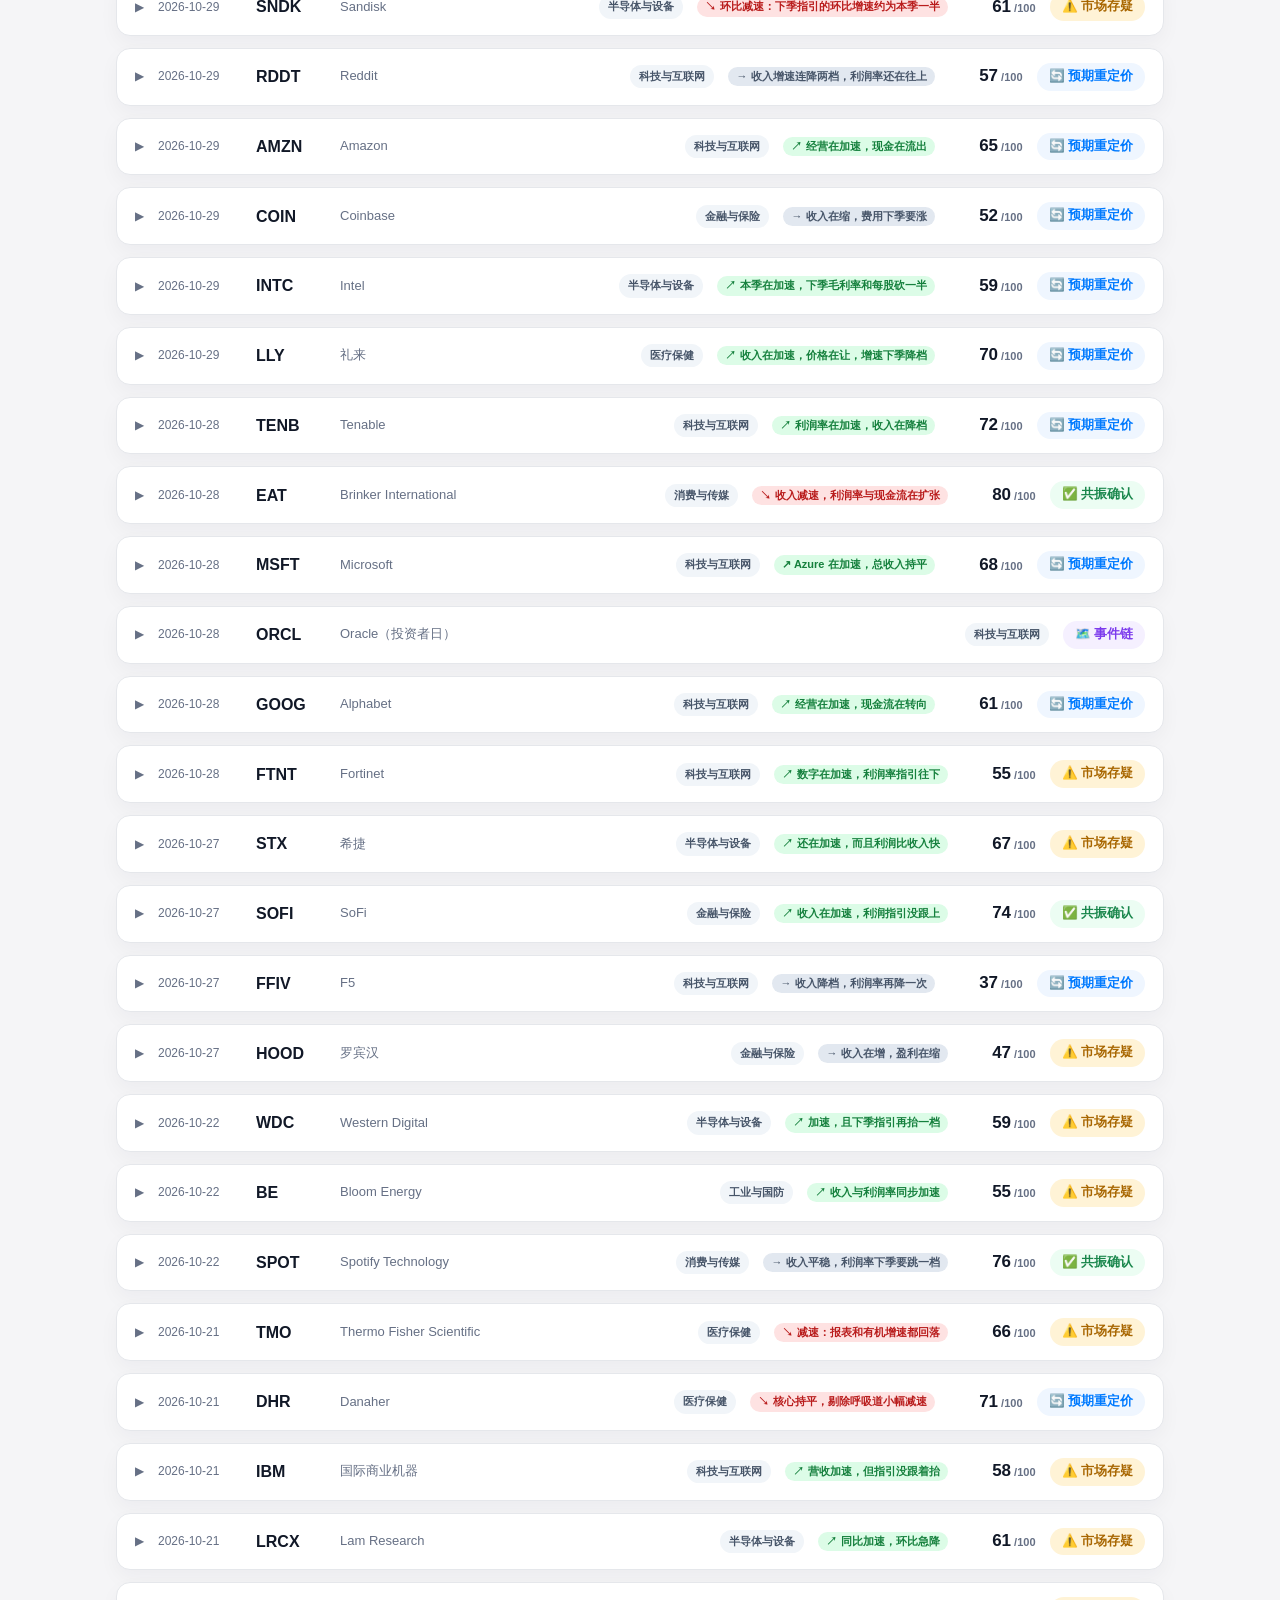
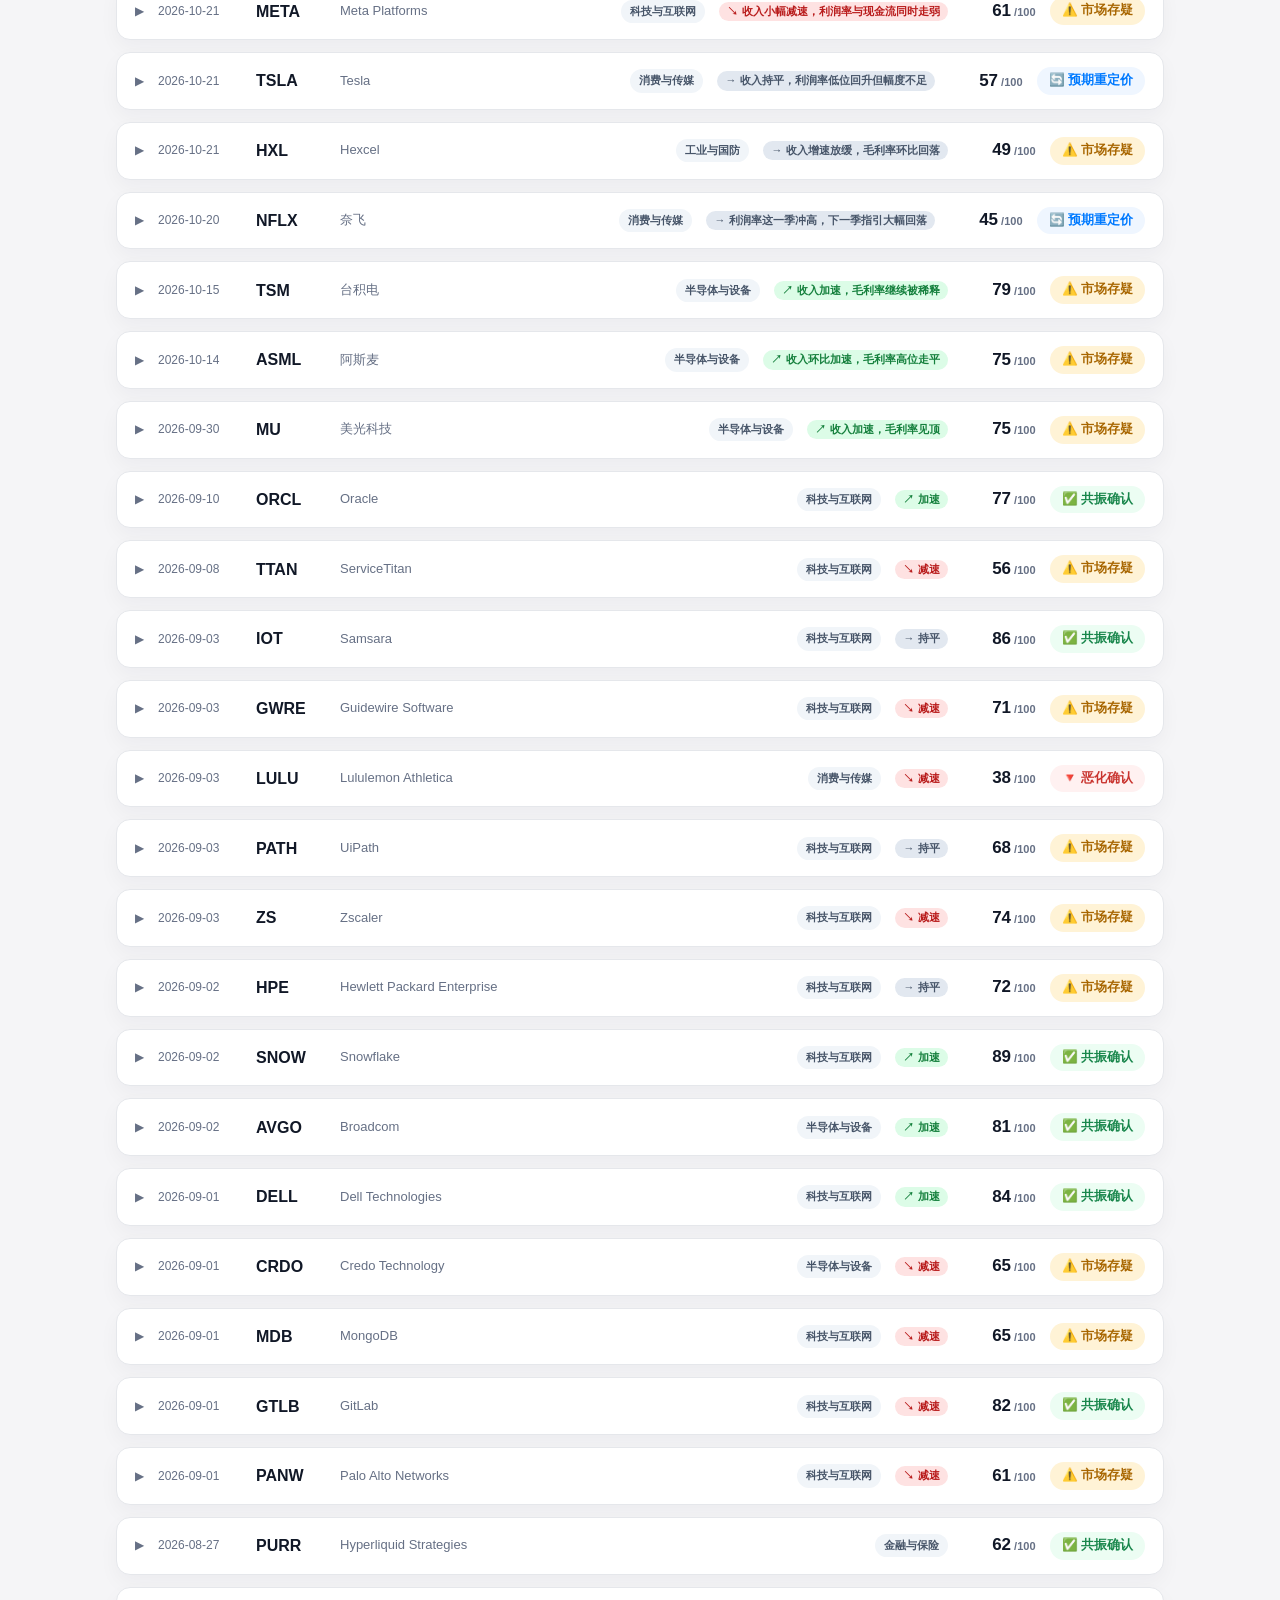
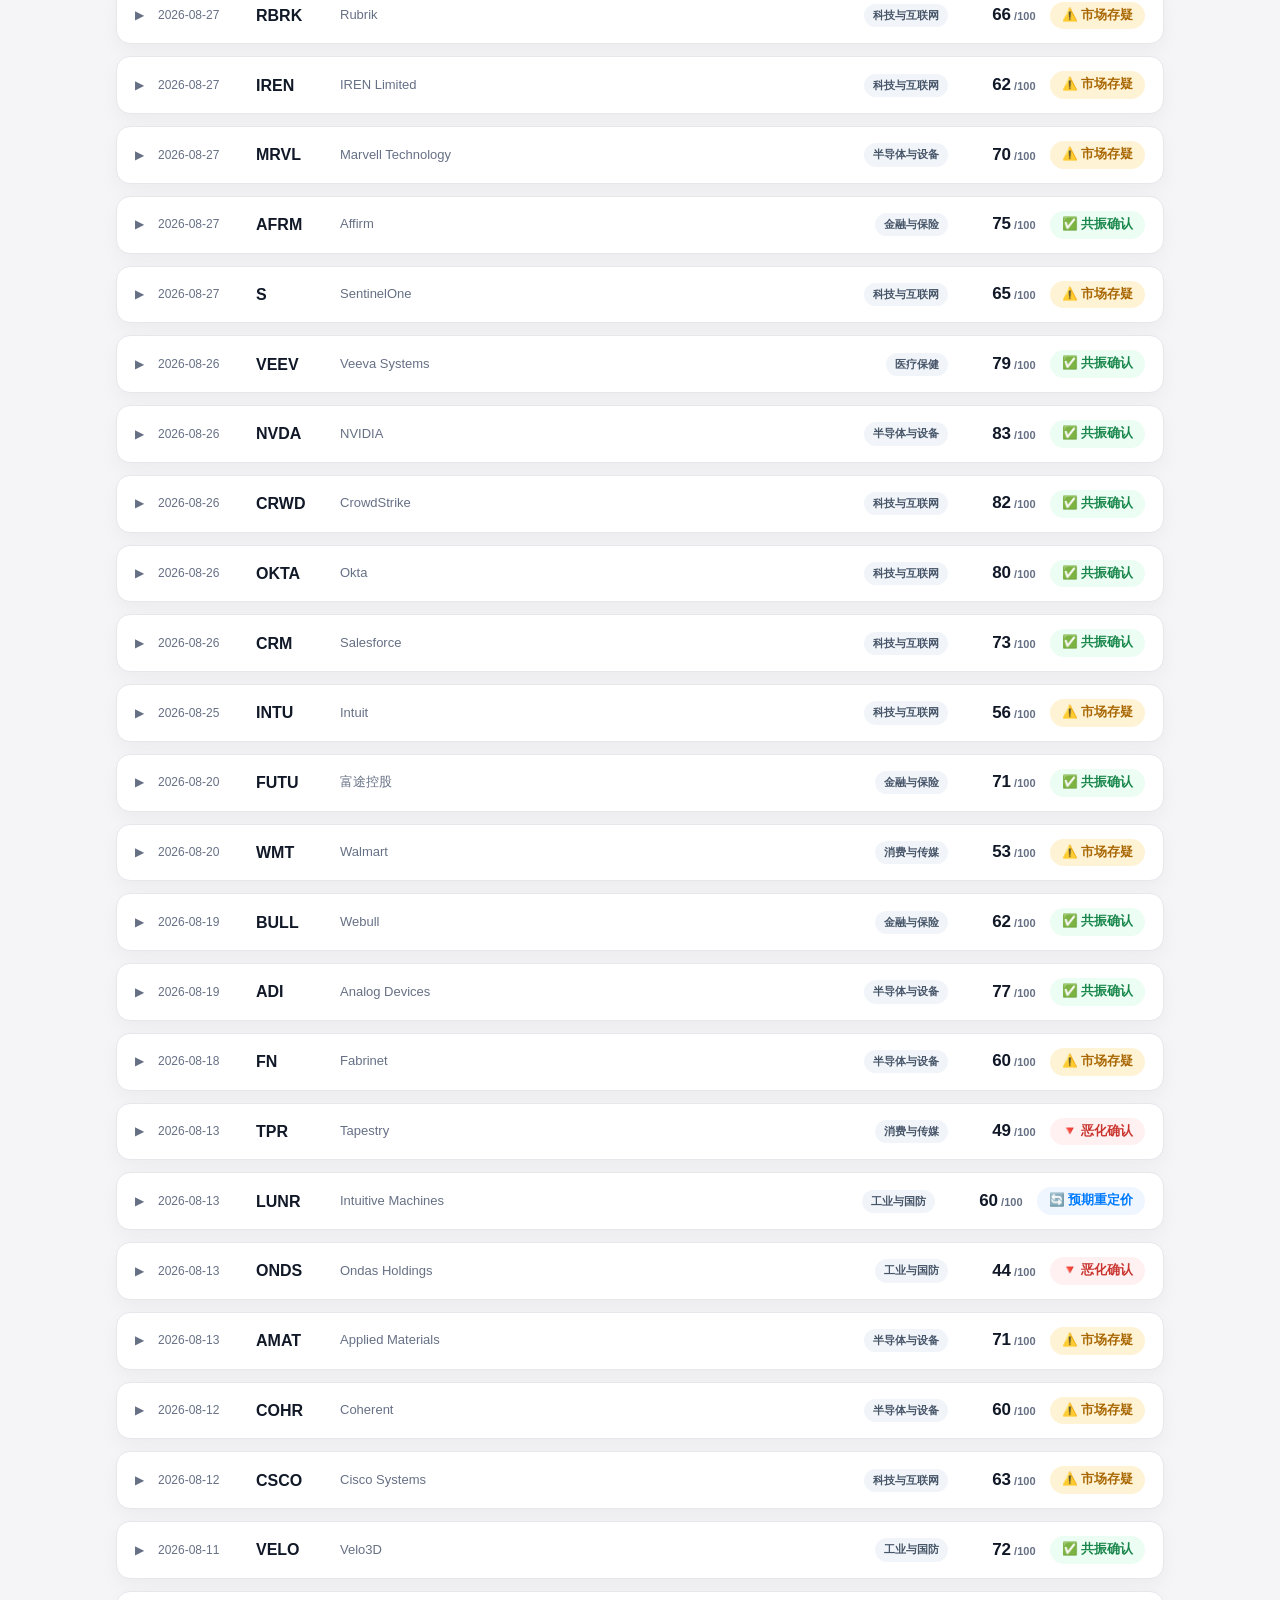
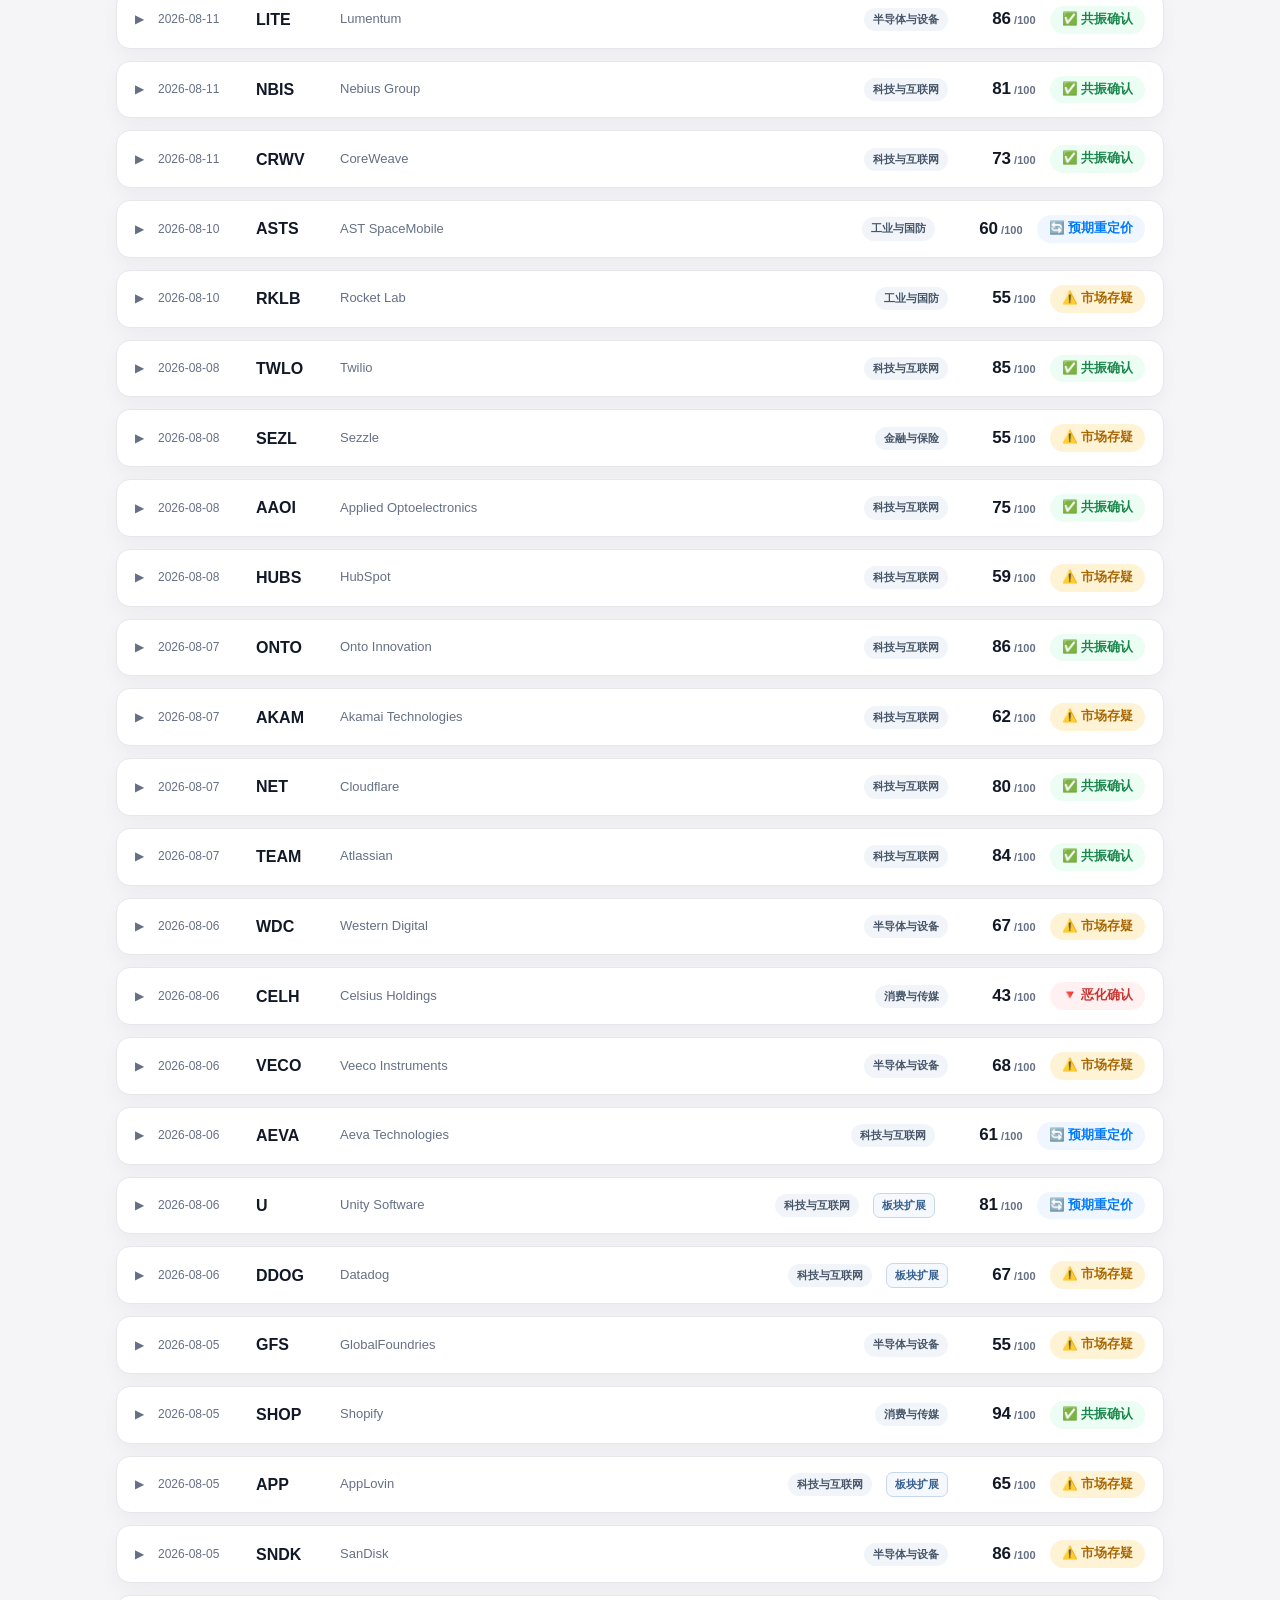
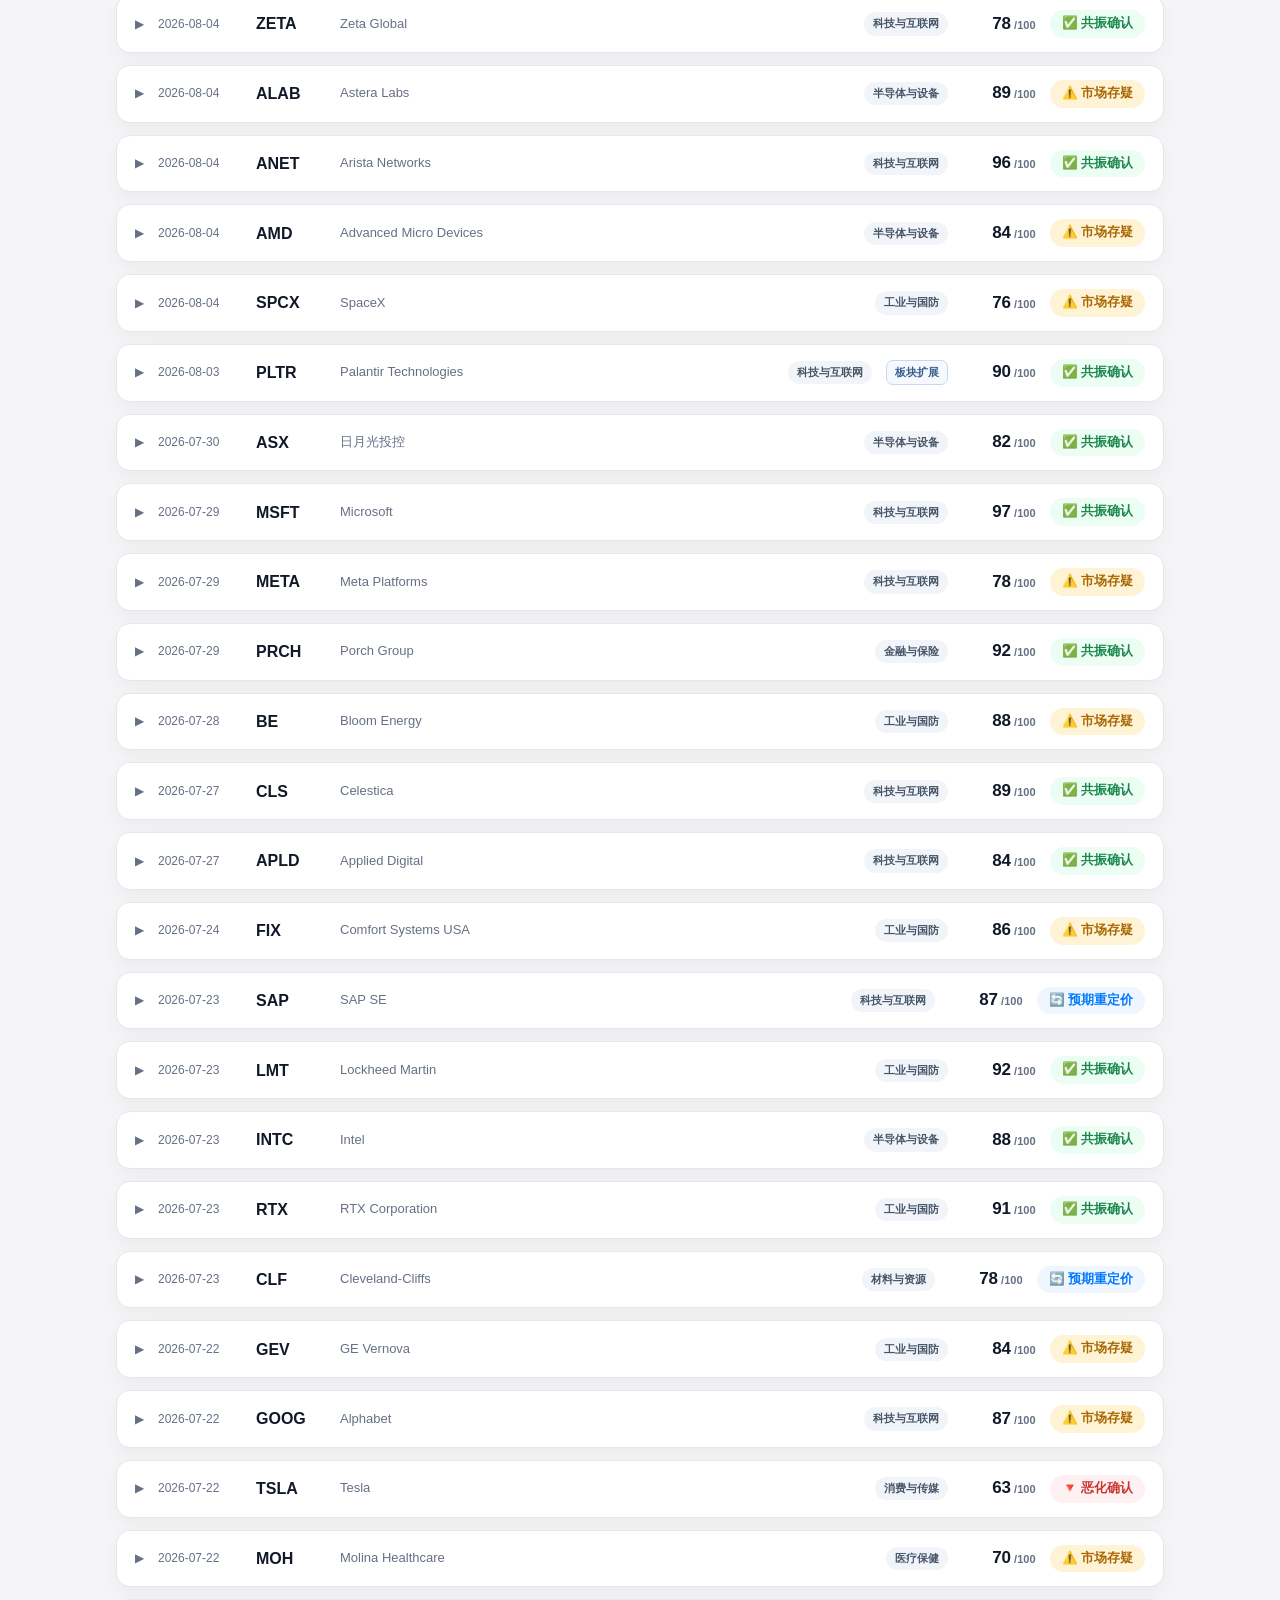
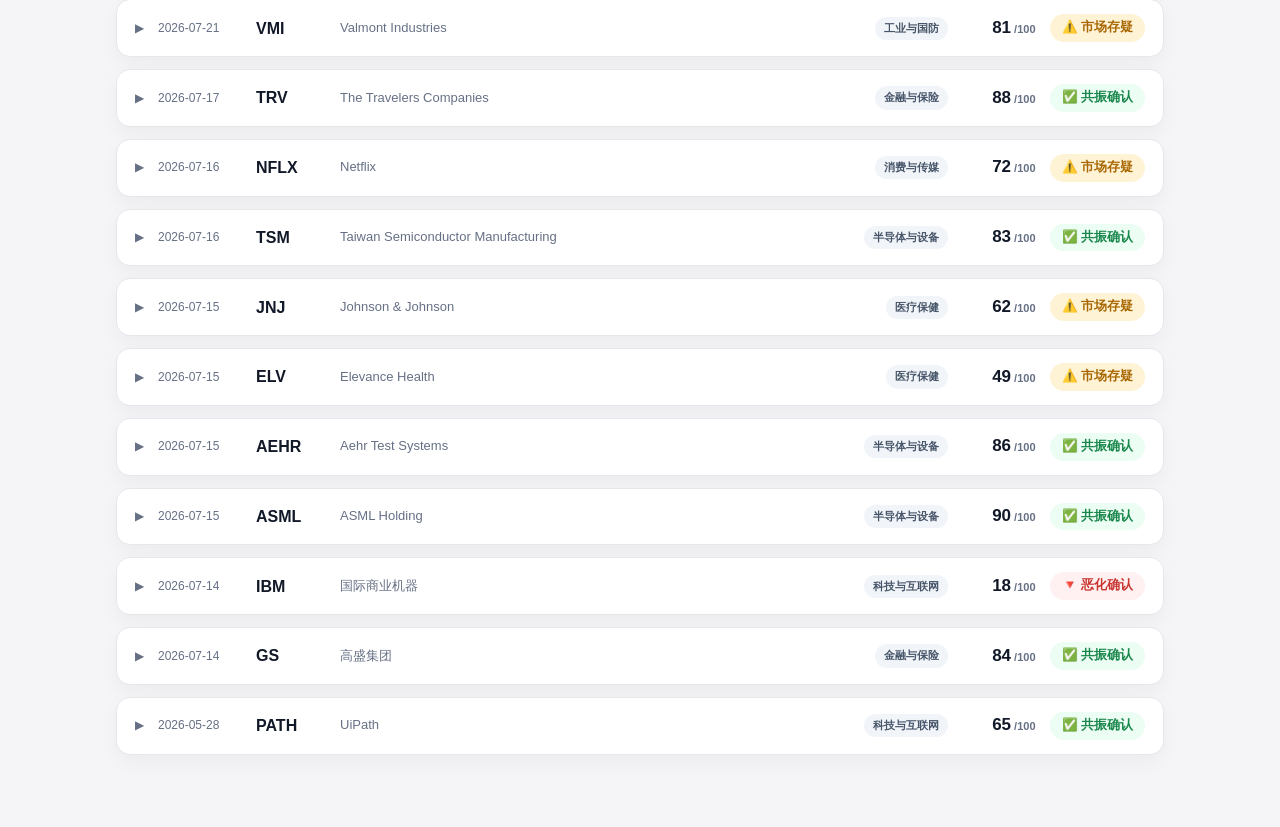
==== commit 0e2b74f6: "加 NVDA Q3 FY27（11/17 盘后） Co-Authored-By: Claude Opus 5.5 <noreply@anthropic.com>" ====
--- a/index.html
+++ b/index.html
@@ -492,6 +492,92 @@
 /* __RECORDS_INSERT_POINT__ */
 {
   type: "earnings",
+  date: "2026-11-17",
+  ticker: "NVDA",
+  company: "NVIDIA",
+  sector: "semis",
+  score: 70,
+  rec: "repricing",
+  dims: { quality: 37, marketread: 14, fundamentals: 19 },
+  compare: { revenueGrowth: 103.2, revenueGuidance: 90.8 },
+  business: {
+    plain: "英伟达卖训练和运行 AI 模型的芯片、网络设备和整机柜系统，是 AI 算力的事实标准。数据中心占收入九成以上；游戏显卡、工作站、汽车和机器人芯片合在边缘计算里。",
+    howMakesMoney: "从本财年起按客户类型报收入。数据中心分两块：超大规模云厂商，以及 AI 云、工业与企业客户；另一块是边缘计算。卖的是 GPU、Vera CPU、网络交换和整机柜，按出货确认收入。本季三家直接客户各占一成以上。",
+    moat: "CUDA 软件生态积累了十几年，客户换芯片要改代码、重新调优。芯片、网络和整机柜一起设计，交付的是能直接上线的系统。它还提前锁了内存和先进封装产能，供应承诺比上季多了接近四成。",
+    whatChanged: "收入、利润和下季指引都高过季前预期，2028 财年增长展望上调，Rubin 第一个季度就贡献了约六分之一的收入。但本季有一笔指引之外的中国 Hopper 收入，下季不再有。下季毛利率按上季的预告降到底部。应收、库存、供应承诺和担保都在变大。CEO 刚辞职，接班人未定。"
+  },
+  metrics: [
+    { label: "Q3 收入", value: "1158.44 亿美元", sub: "同比 +103%、环比 +20%。比公司指引中点 1080 亿高 7.3%，也高于区间上沿；季前预期 1091.0 亿（LSEG）", tone: "beat", pct: 90 },
+    { label: "数据中心", value: "1076.10 亿美元", sub: "同比 +110%、环比 +21%，季前预期 1018.7 亿（StreetAccount）。超大规模 601.36 亿、环比 +23%；AI 云、工业与企业 474.74 亿、环比 +18%，同比接近三倍", tone: "beat", pct: 90 },
+    { label: "中国 Hopper 出货", value: "24 亿美元", sub: "🔑 三季度指引假设中国数据中心算力收入为零，这笔不在指引里。电话会说已停止出货，四季度指引也不含。按直接客户总部，中国含香港收入 110.50 亿，上年同期 29.73 亿", tone: "flat", pct: 50 },
+    { label: "Rubin 第一个季度", value: "接近 200 亿美元", sub: "电话会口径，8 月开始量产出货，公司称是史上最快的产品爬坡；新闻稿没给金额。网络收入超过 210 亿，共封装光学已量产", tone: "up", pct: 85 },
+    { label: "边缘计算", value: "82.34 亿美元", sub: "同比 +42%、环比 +14%，工作站和物理 AI 带动；公司说内存和整机涨价在压消费 PC 需求", tone: "up", pct: 70 },
+    { label: "毛利率", value: "Non-GAAP 74.9%", sub: "上季 75.0%；指引 74.0% ±0.5 个百分点，季前预期也是 74.0%（StreetAccount）。环比微降，公司说是 Rubin 刚开始爬坡。GAAP 74.8%", tone: "beat", pct: 78 },
+    { label: "每股收益", value: "Non-GAAP 2.68 美元", sub: "同比 +111%，季前预期 2.48（LSEG、FactSet）。GAAP 2.70。本财年起 Non-GAAP 含股权激励，和旧口径不可比", tone: "beat", pct: 85 },
+    { label: "自由现金流", value: "437.77 亿美元", sub: "上季 213.41 亿；经营现金流 482.53 亿，环比翻倍，公司说部分是联邦税款缴纳时点。回购 221.22 亿、分红 60.26 亿，合计创纪录", tone: "up", pct: 85 },
+    { label: "应收与库存", value: "应收 810 亿美元", sub: "周转 64 天、上季 60 天：公司说是 Rubin 首发的出货节奏，加上给部分投资级大客户的多季度合同放宽了账期。库存 397.24 亿，环比 +25.7%，为 Rubin 备货", tone: "flat", pct: 45 },
+    { label: "供应承诺", value: "3900 亿美元", sub: "🔑 上季 2790 亿，主要是多年期内存采购，2028 财年要付 2030 亿。云服务协议和数据中心租约合计 1020 亿，上季 740 亿", tone: "up", pct: 65 },
+    { label: "担保与客户融资", value: "担保上限 1180 亿美元", sub: "上季 1085 亿。其中 1050 亿是给 SB Energy 为 OpenAI 建 PORTS-Pike 园区的信用支持，首期预计 2029 财年；至今没付过款。Neocloud 合同 320 亿，以对方融到资、设备验收为前提", tone: "flat", pct: 40 },
+    { label: "客户集中", value: "三家直接客户各占 14%、11%、11%", sub: "两家客户占应收账款的 18% 和 17%。电话会说几家前沿实验室今年约占数据中心收入 15%", tone: "flat", pct: 40 },
+    { label: "Q4 收入指引", value: "1300 亿美元 ±3%", sub: "中点同比 +90.8%、环比 +12.2%（自算）；含多出的一周，不含中国数据中心算力收入。季前预期 1251 亿（LSEG）", tone: "beat", pct: 82 },
+    { label: "Q4 毛利率指引", value: "71%–72%", sub: "季前预期 71.7%（FactSet）。电话会说与上季给的展望一致，四季度是底部，2028 财年回到 72% 到 73%。Non-GAAP 营业费用约 107 亿，含多一周和管理层交接成本", tone: "flat", pct: 50 },
+    { label: "2028 财年增长指引", value: "约 75%", sub: "🔑 上季说约 70%，电话会口径，新闻稿未列。按本财年前三季加四季度指引中点自算约 7414 亿，FactSet 季前预期 6923.5 亿", tone: "beat", pct: 82 }
+  ],
+  management_highlights: [
+    "先标读法：本条写于 11/18 美东开盘前，反应日还没交易。财务数字取自 8-K 新闻稿、CFO 说明和补充财务表；电话会取自两份第三方实录（SingJuPost、StockAnalysis），两份互相印证，专名有转写错误。",
+    "领导层：8-K 写 11/11 董事会接受黄仁勋辞去总裁、CEO 和董事，11/12 对外公布；CFO Kress 兼代理 CEO，Harvey Jones 任首位董事长。电话会开场 Jones 说，他因个人行为不符合行为准则而辞职，董事会不打算让他回来，也不回答相关提问。",
+    "调查：新闻稿只在前瞻声明里提到董事会独立委员会在调查，没给细节。WSJ 报道 SEC 在查公司披露是否误导投资者，公司和 SEC 都没确认。当天早上董事会新设了国家安全与出口管制监督委员会。",
+    "出口管制：Kress 说美国商务部本周发布了新的出口管制，公司还在研究；因为需求远大于供给，预计业绩仍会强劲。",
+    "需求：她说客户的云业务积压三个月前是 2 万亿美元，现在是 2.5 万亿美元；这是云行业的积压，不是公司自己的订单。Hopper 在多年期合同里的续约价最高翻倍，B300 租金自推出以来涨了超过 60%。",
+    "毛利率：她说四季度是底部，因为要先履行之前已经接下的客户订单，进入新年再换新价格；没有提内存成本。",
+    "供应：新签了基板（景硕、三星电机）和封装（矽品）的供应协议，台积电管理层本周在公司。电话会没点名 CoWoS 和 HBM。",
+    "担保：Kress 说担保要等项目建好、可以用了才生效，项目延误或失败担保就不存在；以后的投资、承诺和担保会严格评估，融资优先只做土地、电力和厂房。当晚接受 CNBC 采访时，有人说公司可能要兜底约 5300 亿美元，她回应按公司口径是约 1180 亿。",
+    "资本配置：回购排第一，其次是给供应商的预付款，最后才是有选择的客户担保；仍计划在 2028 财年底前用完回购授权，扣掉战略用途后的自由现金流全部返还。",
+    "其他：主权 AI 收入同比超过三倍；物理 AI 全年有望超过 250 亿美元；CPU 和企业收入预计 2028 财年各翻倍以上。10-Q 比平常晚，几周内提交。"
+  ],
+  narrative: {
+    summary: "收入、每股收益、毛利率和下季指引都高于季前预期，2028 财年增长展望上调。但本季超出里有一笔指引之外的中国收入，下季毛利率按预告走低，CEO 刚辞职，监管调查见报。",
+    consensus: "多头看三点。Rubin 是公司史上最快的爬坡，客户云积压三个月涨了四分之一，需求仍大于供给。供应承诺大增，内存和封装产能已锁定。股价财报前从高点跌去三分之一以上，下季指引和明年展望都高于季前预期。",
+    divergence: "空头看三点。本季超出指引的部分里有中国收入，商务部新管制后已停。应收账期拉长、库存大增，担保和客户融资敞口继续扩大。黄仁勋离任后接班人未定，独立委员会调查和媒体报道的 SEC 调查都没有结论。盘后涨幅到 11/18 凌晨的夜盘已回吐一半以上。",
+    signals: [
+      "反应日 11/18 正式盘能否守住盘后涨幅，相对 SMH 和 AMD、AVGO 的强弱。",
+      "四季度实际收入超出指引的幅度，以及去掉中国之后的环比增速。",
+      "商务部新出口管制的细则，对 2028 财年增长展望有没有影响。",
+      "新 CEO 人选，以及独立委员会和 SEC 调查的进展。",
+      "应收周转天数和库存能否随 Rubin 爬坡回落。",
+      "四季度之后毛利率是否如公司所说回升。"
+    ]
+  },
+  accel: {
+    thisQ: "Q3 收入 1158.44 亿美元、同比 +103%、环比 +20%；数据中心同比 +110%、环比 +21%。",
+    nextQ: "Q4 收入指引 1300 亿美元 ±3%，中点同比 +90.8%、环比 +12.2%（自算）；这个季度多一周。",
+    direction: "按指引口径减速",
+    note: "口径说明三点。\n第一，按本站「下季指引对本季实际」，四季度指引中点的同比低于三季度实际，记为减速。本季实际比指引中点高 7.3%，同样幅度套到四季度，同比会高于本季。\n第二，四季度多一周，公司没拆这一周贡献多少；本季的中国收入下季没有，两者方向相反。\n第三，本财年起收入按客户类型分，算力和网络不再拆开披露；Non-GAAP 改为含股权激励，和旧口径不可比。"
+  },
+  decision: {
+    stance: "经营数字和指引全面超预期，治理和监管是新增变量；反应日未开盘，先看正式盘能否守住盘后涨幅",
+    risk: "Rubin 收入新闻稿未披露，接近 200 亿是电话会口径。算力和网络的拆分本财年起未披露。多出一周对四季度收入的贡献未拆分。独立委员会调查的范围和进展未披露。数据中心的季前预期除 StreetAccount 外未取得。官方电话会实录未取得，用的是第三方转写。"
+  },
+  sources: [
+    { type: "公司公告", label: "NVIDIA Q3 FY2027 新闻稿（8-K 附件 EX-99.1，2026-11-17 盘后）", url: "https://www.sec.gov/Archives/edgar/data/1045810/000104581026000088/q3fy27pr.htm" },
+    { type: "公司公告", label: "NVIDIA Q3 FY2027 CFO 说明（EX-99.2）· 指引、供应承诺、担保、中国出货", url: "https://www.sec.gov/Archives/edgar/data/1045810/000104581026000088/q3fy27cfocommentary.htm" },
+    { type: "公司公告", label: "NVIDIA Q3 FY2027 补充财务信息（EX-99.3）· 地区收入、客户集中、库存", url: "https://www.sec.gov/Archives/edgar/data/1045810/000104581026000088/supplementalfinancialinfor.htm" },
+    { type: "上季对照", label: "NVIDIA Q2 FY2027 CFO 说明 · 本季指引与上季承诺出处", url: "https://www.sec.gov/Archives/edgar/data/1045810/000104581026000073/q2fy27cfocommentary.htm" },
+    { type: "公司公告", label: "8-K：黄仁勋辞任、Kress 代理 CEO（2026-11-11）", url: "https://www.sec.gov/Archives/edgar/data/0001045810/000104581026000082/nvidiaannouncesceotransiti.htm" },
+    { type: "业绩会", label: "NVIDIA Q3 FY2027 电话会实录（SingJuPost，第三方转写）", url: "https://singjupost.com/nvidia-q3-fy27-earnings-call-transcript/" },
+    { type: "业绩会", label: "NVIDIA Q3 FY2027 电话会实录（StockAnalysis，源自 Quartr）", url: "https://stockanalysis.com/stocks/nvda/transcripts/739383-q3-2027/" },
+    { type: "市场预期", label: "CNBC 财报直播：LSEG、StreetAccount 季前预期", url: "https://www.cnbc.com/2026/11/17/nvidia-nvda-earnings-report-q3-2027.html" },
+    { type: "市场预期", label: "CNBC Investing Club：FactSet 毛利率与 2028 财年预期", url: "https://www.cnbc.com/investingclub/2026/11/17/nvidia-takes-positive-step-forward-with-stronger-sales-outlook-heres-our-thoughts-on-the-stock.html" },
+    { type: "业绩会", label: "CNBC：Kress 接受 Mad Money 采访实录 · 担保口径", url: "https://www.cnbc.com/2026/11/17/cnbc-exclusive-transcript-nvidia-interim-ceo-colette-kress-speaks-with-cnbcs-jim-cramer-on-mad-money-today-.html" },
+    { type: "市场反应", label: "TechCrunch：WSJ 报道 SEC 调查", url: "https://techcrunch.com/2026/11/17/sec-reportedly-investigating-nvidia-amid-huang-exit/" },
+    { type: "市场反应", label: "CNBC：11/12 黄仁勋辞任当日股价", url: "https://www.cnbc.com/2026/11/12/nvidia-nvda-jensen-huang-second-affair.html" },
+    { type: "市场反应", label: "Investing.com：Morgan Stanley 财报后下调目标价", url: "https://ca.investing.com/news/stock-market-news/morgan-stanley-lowers-nvidia-stock-price-target-on-valuation-93CH-4965815" }
+  ],
+  vic_notes: "接回本站 8/26 那条记录。三季度收入达到 1080 亿指引：过了。数据中心环比两位数：过了。中国算力恢复：本季卖了一笔 Hopper，但已停。供给受限转成需求放缓：没有，仍说需求远大于供给。积压继续净增：涨了，但电话会原话是客户的云行业积压，上次记录写成了公司积压。超大规模资本开支预测：这次没更新。财报前 11/12 公布黄仁勋辞任，当天跳空低开 13.1%。",
+  outcome: "财报 11/17 美东盘后发布，反应交易日 11/18 尚未开盘，不计入。11/17 收 155.46 美元、−0.44%，量 1.84 倍；距 10/06 的 52 周高 243.37 为 −36.1%。盘后收 162.95、+4.82%，夜盘到 01:51 回到 +1.96%，只作参考。"
+},
+{
+  type: "earnings",
   date: "2026-10-21",
   ticker: "TMO",
   company: "Thermo Fisher Scientific",
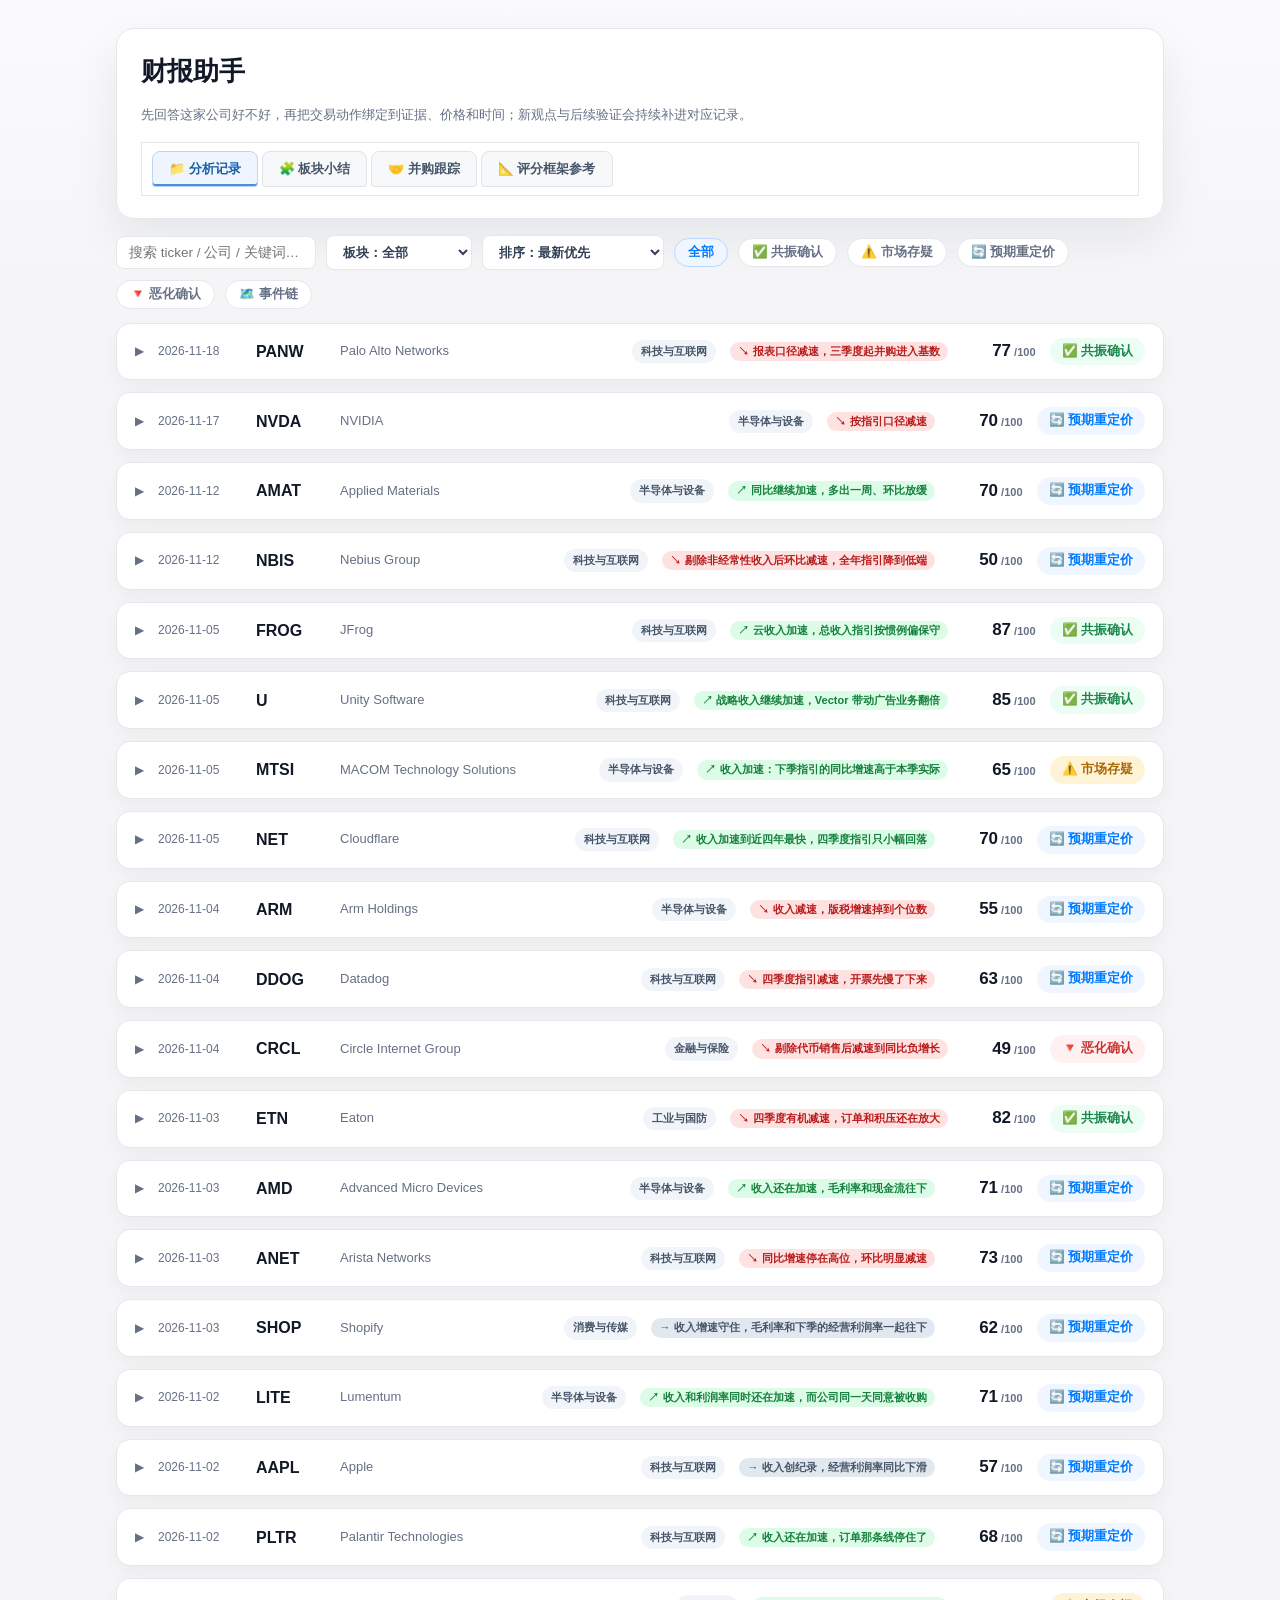
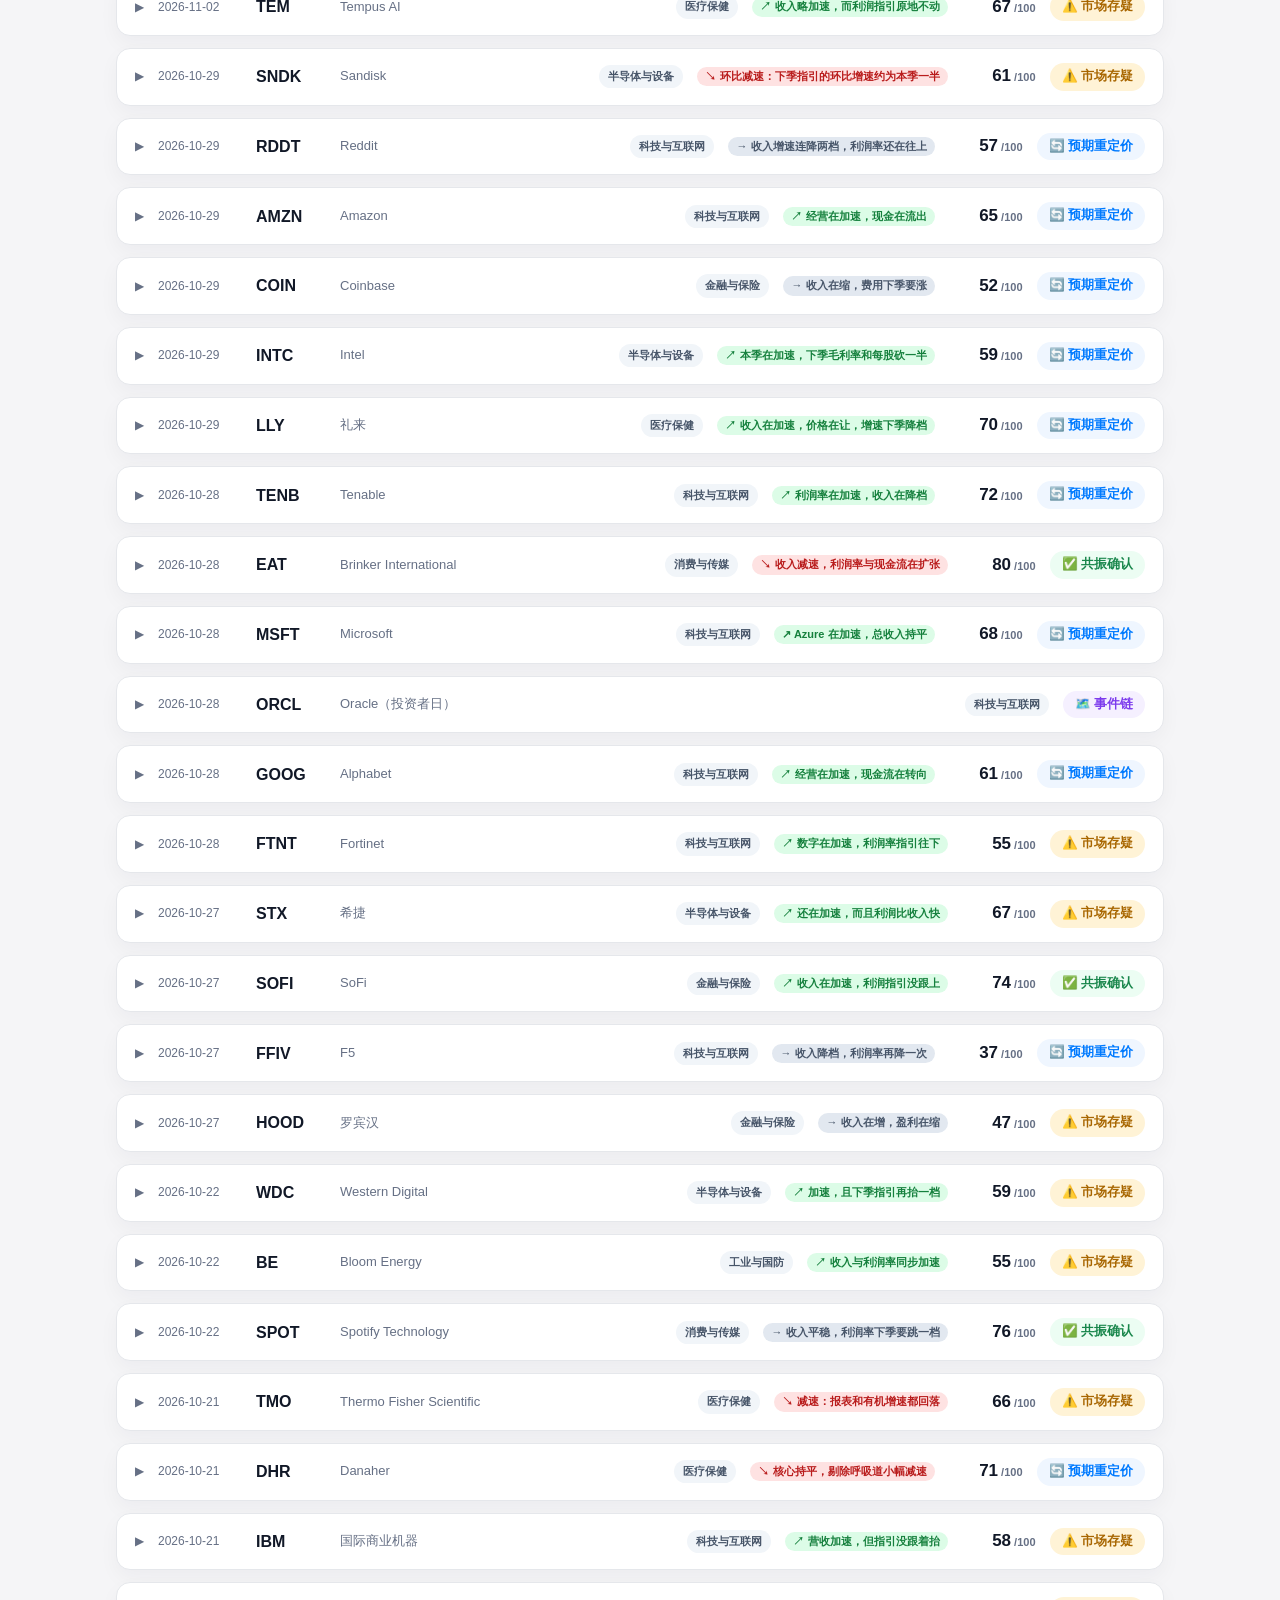
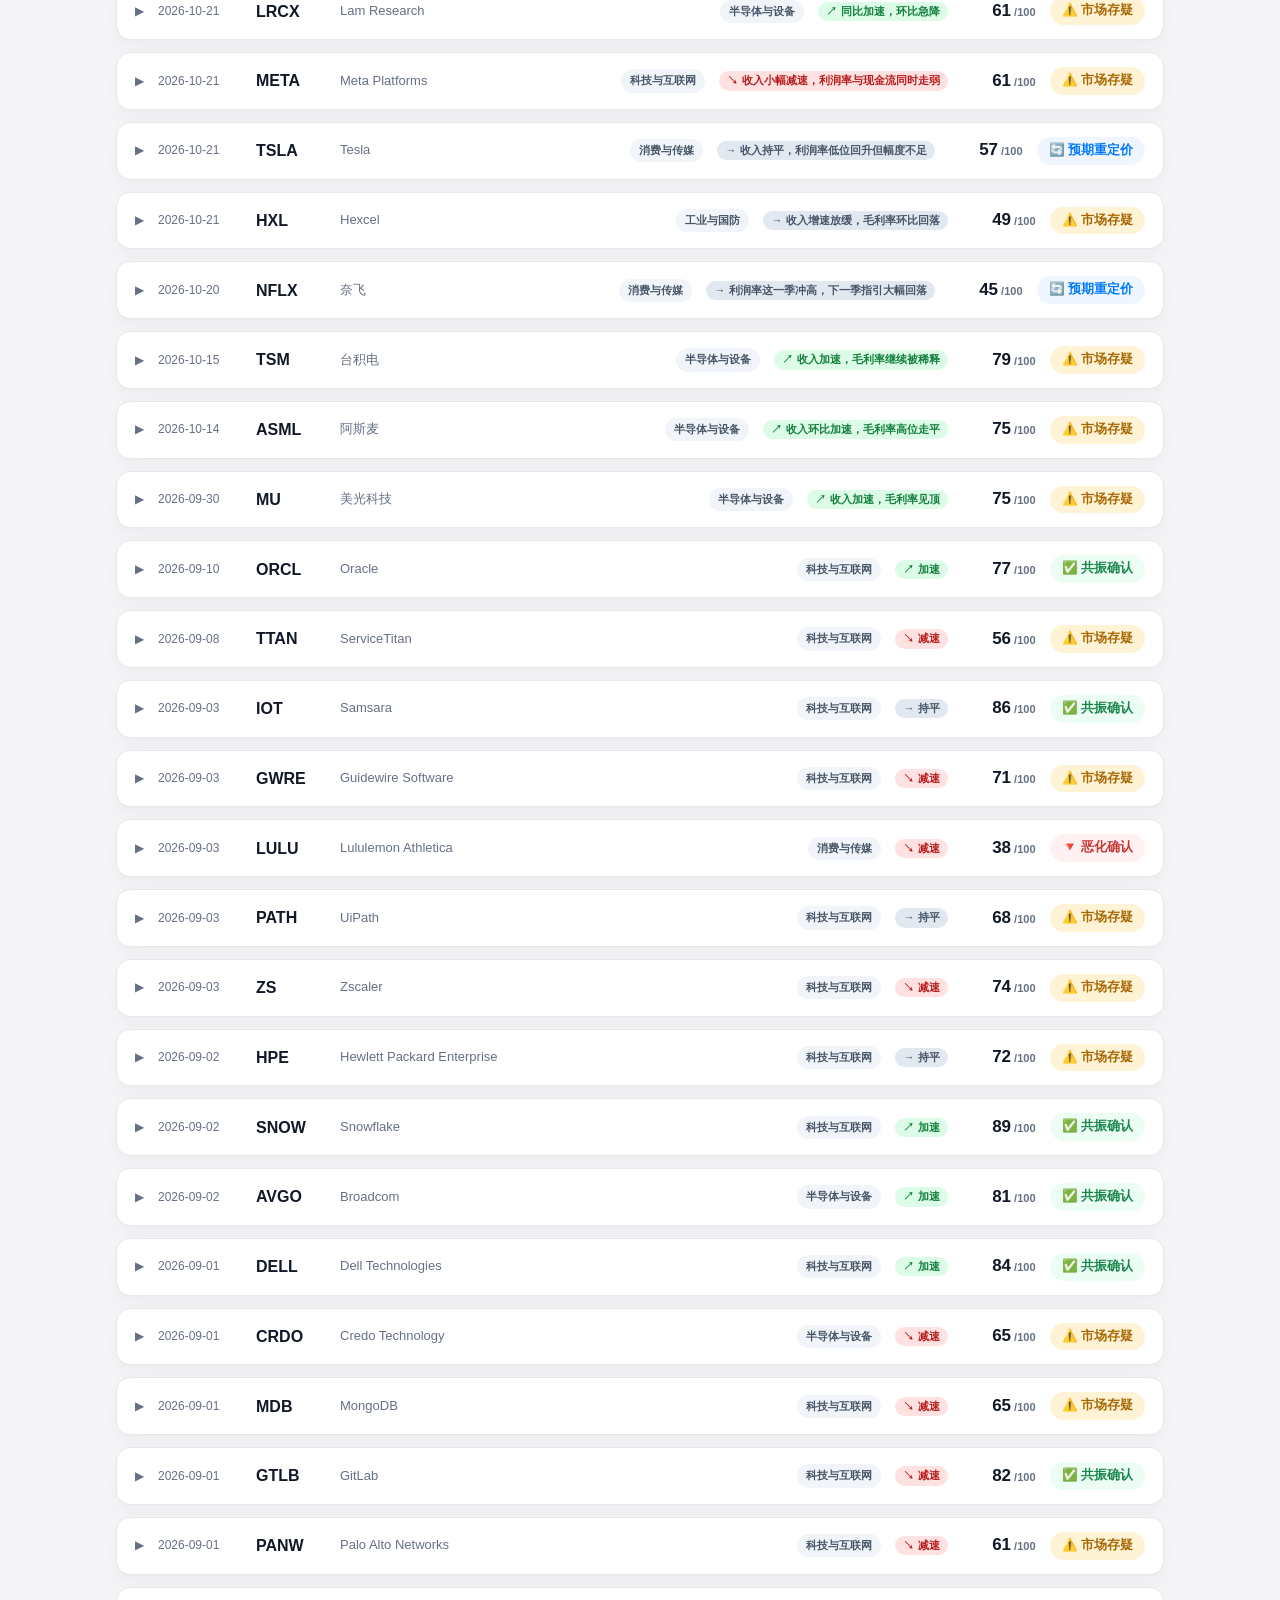
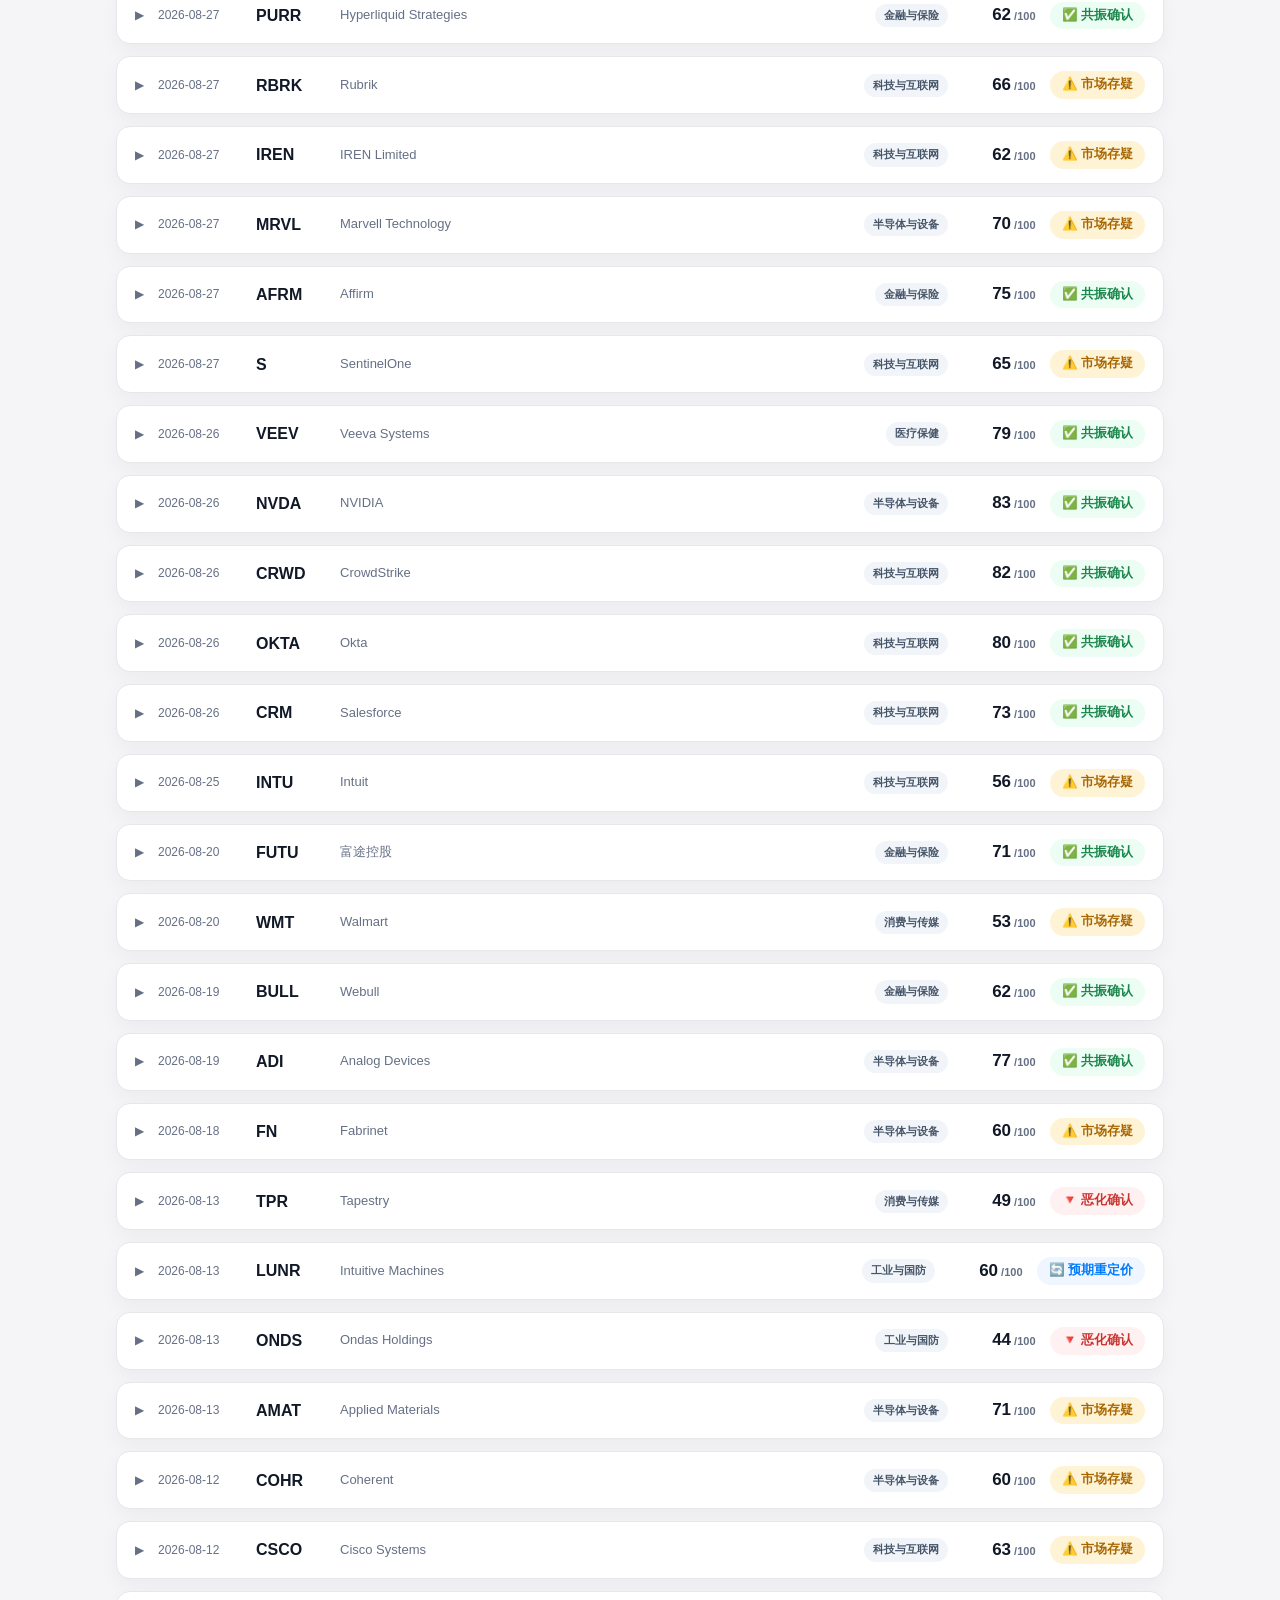
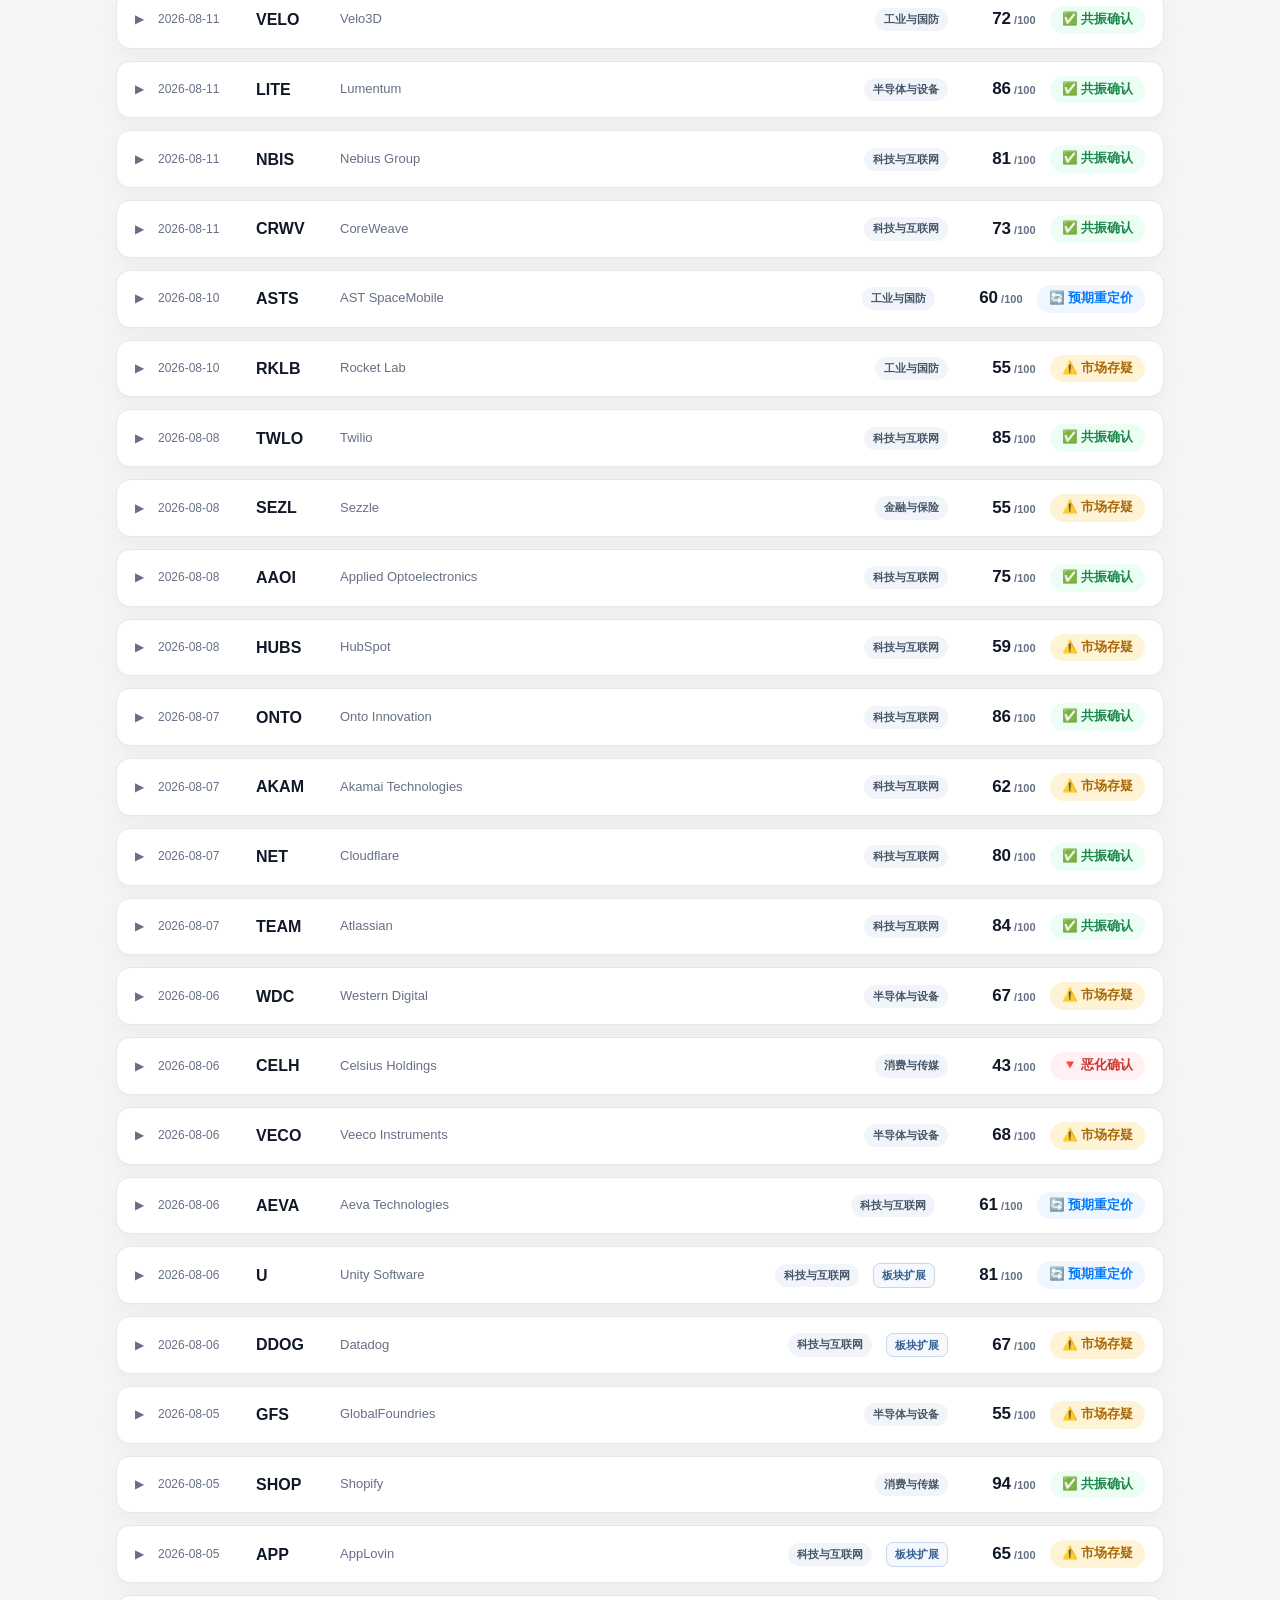
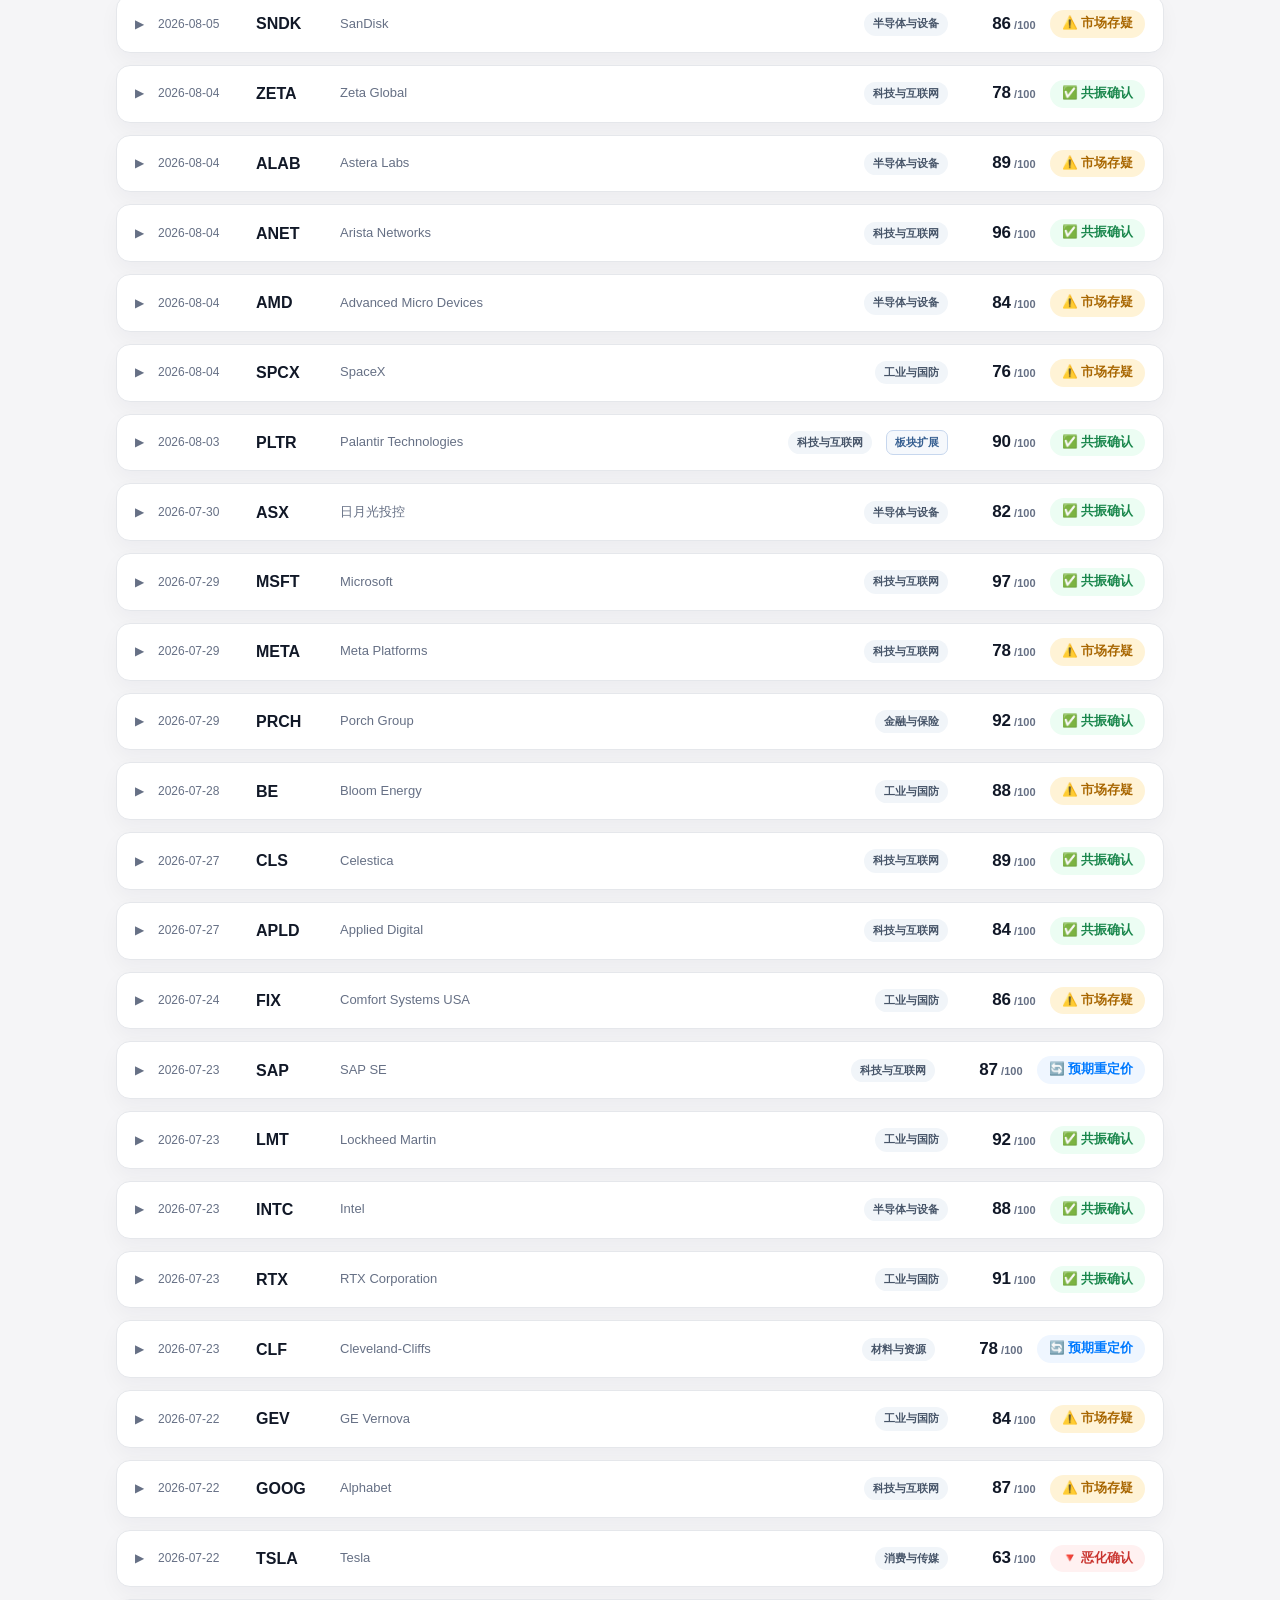
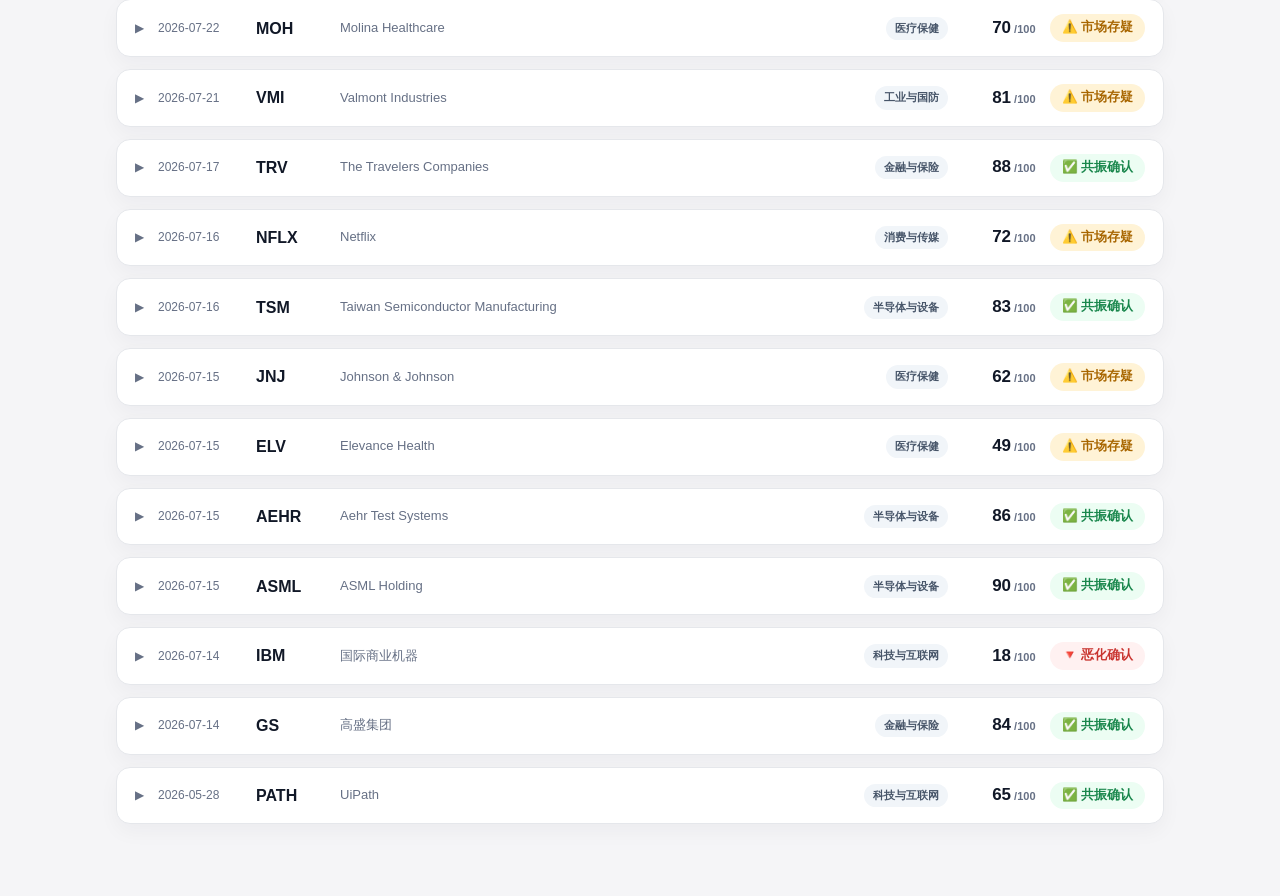
==== commit fbcccd4e: "加 PANW Q1 FY27（11/18 盘后） Co-Authored-By: Claude Opus 5.5 <noreply@anthropic.com>" ====
--- a/index.html
+++ b/index.html
@@ -492,6 +492,92 @@
 /* __RECORDS_INSERT_POINT__ */
 {
   type: "earnings",
+  date: "2026-11-18",
+  ticker: "PANW",
+  company: "Palo Alto Networks",
+  sector: "tech",
+  score: 77,
+  rec: "resonance",
+  dims: { quality: 34, marketread: 26, fundamentals: 17 },
+  compare: { revenueGrowth: 39.2, revenueGuidance: 36.5 },
+  business: {
+    plain: "Palo Alto Networks 是网络安全的平台型公司，主打让客户用一家换掉七八家安全厂商。防火墙、云安全、终端防护、安全运营自动化，以及年初并进来的 CyberArk 身份安全和 Chronosphere 可观测性，都放在一个平台上卖。",
+    howMakesMoney: "收入分两块：产品主要是防火墙硬件和软件授权；订阅与支持是经常性收入，占八成以上。公司最看重下一代安全 ARR，即 SASE、云安全、XSIAM、身份安全等新产品的年化经常性收入。本财年起按三个分部报：网络与 AI 安全、Cortex、Idira。",
+    moat: "安全产品一旦接管全网流量、终端和身份策略，替换就要重做整套安全架构，客户迁移成本高。平台覆盖越广，单客户金额越大，平台化客户的净留存超过 120%。风险在整合：并购太多，有机增长看不清。",
+    whatChanged: "收入、ARR 和每股收益都超过指引，全年收入和 ARR 指引的上调幅度大于本季超出的部分。但报表增速主要来自年初完成的 CyberArk 和 Chronosphere 两笔并购，公司仍不给有机增速。硬件成本压低了产品毛利率。同时宣布全股票收购 Applied Compute，要开始投数据中心，后两年营业利润率会被拖低。"
+  },
+  metrics: [
+    { label: "Q1 收入", value: "34.45 亿美元", sub: "同比 +39%、环比 +1.0%（自算）；比公司指引 33.00 亿–33.10 亿的上沿高约 1.35 亿；季前预期 33.1 亿（LSEG）", tone: "beat", pct: 80 },
+    { label: "收入结构", value: "订阅与支持 28.50 亿美元", sub: "同比 +40%。产品 5.95 亿、同比 +37%，环比从 7.38 亿回落，四季度是硬件旺季", tone: "up", pct: 70 },
+    { label: "分部收入", value: "网络与 AI 安全 22.82 亿美元", sub: "同比 +20%，含 CyberArk 的证书业务。Cortex 6.47 亿、同比 +53%，备考 +40%，增量主要来自 Chronosphere。Idira 即 CyberArk 身份安全，3.53 亿、备考 +23%", tone: "up", pct: 68 },
+    { label: "有机增速", value: "未披露", sub: "🔑 CyberArk 2/11 并表、Chronosphere 1/29 并表，上年同期都不在。剔除 Idira 后收入同比约 +25%（自算），仍含 Chronosphere 等并购；10-K 里三家合并的上财年备考增速约 17%（自算）", tone: "flat", pct: 45 },
+    { label: "NGS ARR", value: "97.3 亿美元", sub: "同比 +66%，指引上沿 95.6 亿。单季净新增 6.3 亿，上年同期 2.7 亿（自算），两者口径不同：今年含并进来的业务", tone: "beat", pct: 80 },
+    { label: "剩余履约义务", value: "210 亿美元", sub: "同比 +35%，环比从 212 亿小降；未来 12 个月的部分 94 亿、同比 +36%。合同期限同比持平", tone: "flat", pct: 55 },
+    { label: "毛利率", value: "Non-GAAP 75.2%", sub: "上年 76.9%、上季 74.8%。产品毛利率从 80.2% 降到 72.3%，CFO 说硬件元器件成本高，全年都会压着", tone: "down", pct: 40 },
+    { label: "营业利润率", value: "Non-GAAP 30.7%", sub: "上年 30.2%、上季 29.6%。GAAP 只有 2.8%，上年 12.5%，差额主要是并购摊销和股权激励", tone: "up", pct: 70 },
+    { label: "每股收益", value: "Non-GAAP 1.05 美元", sub: "同比 +13%；指引 0.96–0.98，季前预期 0.97。GAAP 0.57，含一笔 3.69 亿的一次性联邦税收收益。摊薄股数 8.37 亿、上年 7.09 亿，多出的是 CyberArk 发的股", tone: "beat", pct: 78 },
+    { label: "自由现金流", value: "调整后 19.37 亿美元", sub: "利润率 56.2%，上年 69.2%；过去 12 个月 37.3%。本季没有回购，授权剩 10 亿、期限延到 2027 年底", tone: "up", pct: 65 },
+    { label: "平台化", value: "净新增约 170 家", sub: "一季度纪录、同比 2.5 倍以上，累计约 2670 家；平台化客户净留存超过 120%，占 NGS ARR 三分之二。XSIAM 的 ARR 约 8 亿、同比 +65% 以上；Prisma AIRS 约 1.7 亿", tone: "beat", pct: 85 },
+    { label: "Q2 收入指引", value: "35.30 亿–35.50 亿美元", sub: "中点同比 +36.5%、环比 +2.8%（自算）。NGS ARR 102.0 亿–102.2 亿、同比 +61%；剩余履约义务 215 亿–216 亿。季前预期收入 34.2 亿（LSEG）、NGS ARR 99.1 亿（FactSet）", tone: "beat", pct: 72 },
+    { label: "Q2 每股指引", value: "1.01–1.03 美元", sub: "上年同期 1.03，股数多了 CyberArk 发的股，同比持平到略降；季前预期 1.01（LSEG）", tone: "flat", pct: 50 },
+    { label: "全年指引", value: "收入 145.2 亿–145.7 亿美元", sub: "9/1 给的是 141 亿–142 亿，中点上调 3.95 亿（自算），一季度超出指引中点约 1.4 亿。NGS ARR 中点上调 3.75 亿；每股 4.26–4.30，原 4.16–4.19。营业利润率 29.5%、调整后自由现金流率 38% 不变。季前预期收入 141.7 亿、每股 4.18（LSEG）", tone: "beat", pct: 78 },
+    { label: "Applied Compute", value: "45 亿美元全股票收购", sub: "🔑 年化收入约 1 亿、约 70 人，目标 2029 财年带来 10 亿 NGS ARR。营业利润率 2027 财年最多拖 1 个百分点、2028 财年最多拖 2 个；2028 财年自由现金流率目标从 40% 改成剔除数据中心资本开支后 38% 以上。现有指引不含这笔", tone: "down", pct: 40 }
+  ],
+  management_highlights: [
+    "先标读法：本条写于 11/19 美东收盘后，反应日已收盘。财务数字取自 8-K 新闻稿、10-Q、业绩演示和补充财务表；电话会取自公司 IR 网站的 FactSet 校对版和 Motley Fool 实录。",
+    "有机增速：电话会也没给总体有机增速，只给分部备考。Idira 本季超过 100 家新客户来自公司已有客户，是并购完成后交叉销售最好的一季；Idira 利润率追平主业的目标原定 18 到 24 个月，管理层说进度快了一半。",
+    "威胁环境：CEO Arora 说严重和高危漏洞的发现速度约为去年月均的 7 倍，大规模打补丁至少还要 18 个月。他说前沿 AI 防御的预算是客户从应急资金里挤出来的。",
+    "AI 安全：Prisma AIRS 上线 5 个季度，是公司史上增长最快的产品，第一个用途是给编程代理做安全。SASE 上的代理流量同比约 9 倍，公司要开始按代理流量计量，预计 6 到 9 个月内客户会超出授权用量。",
+    "硬件：过去 12 个月产品订单 +28%，含软件。Arora 给了三个原因：客户赶在元器件涨价前买、neocloud 建设、厂商整合，预计至少持续 12 个月。硬件约占收入一成。",
+    "Cortex：把 Prisma 云客户迁到 Cortex Cloud 暂时拖累分部利润率，Cortex 毛利率中期低于公司平均，之后回到 70% 以上。可观测性 ARR 约 4 倍，含一家前沿 AI 实验室迁过来的约九位数订单。",
+    "Applied Compute：Arora 说比较了 9 家才选它，目的是帮企业安全地训练和运行开源权重模型。计划年底前有 100 名 AI 研究员，3 到 5 年建 100 兆瓦以上推理算力，到 2030 财年资本开支合计不到 30 亿美元。",
+    "回购：本季没回购，授权最多 10 亿美元、到 2027 年 12 月，择机使用。",
+    "没谈到的：联邦业务、CrowdStrike、Zscaler 和微软在电话会上都没被提到。"
+  ],
+  narrative: {
+    summary: "数字全面超指引，全年指引的上调幅度大于本季超出。但增速主要靠两笔并购，有机口径仍不披露；新宣布的 Applied Compute 要投数据中心，会拖低后两年利润率。反应日在大盘下跌时收涨。",
+    consensus: "多头看三点。平台化在加速，单季新增平台化客户创一季度纪录，平台化客户净留存很高。XSIAM、SASE 和 AI 安全几条新产品线都在高速增长。全年收入和 ARR 指引的上调幅度大于本季超出，管理层在加码。",
+    divergence: "空头看三点。报表增速里并购占大头，有机增速一直不披露，三季度起并购基数效应消失。剩余履约义务环比小降，产品毛利率被硬件成本压了近 8 个百分点。Applied Compute 是全股票收购，还要投数据中心，后两年营业利润率最多被拖低 2 个百分点。",
+    signals: [
+      "反应日之后能否守住 11/18、11/19 两天的涨幅，相对 CIBR 和 CRWD 的强弱。",
+      "三季度起并购进入同比基数后，报表收入和 NGS ARR 增速降到哪里。",
+      "公司会不会开始披露有机增速，或 Idira 的 ARR。",
+      "产品毛利率在硬件成本压力下能否企稳。",
+      "Applied Compute 的反垄断审批和数据中心资本开支节奏。",
+      "剩余履约义务能否恢复环比增长。"
+    ]
+  },
+  accel: {
+    thisQ: "Q1 收入 34.45 亿美元、同比 +39%；NGS ARR 同比 +66%，两项都含 CyberArk 和 Chronosphere 并表。",
+    nextQ: "Q2 收入指引 35.30 亿–35.50 亿美元，中点同比 +36.5%（自算）；NGS ARR 指引同比 +61%。",
+    direction: "报表口径减速，三季度起并购进入基数",
+    note: "口径说明三点。\n第一，按本站「下季指引对本季实际」，二季度中点同比低于一季度实际，记为减速。\n第二，两笔并购在 2026 年 1 月底和 2 月中完成，从三季度起同比基数里也有它们，报表增速会明显下一个台阶。\n第三，公司不披露有机增速，能拆到的是分部备考：Cortex +40%、Idira +23%。剔除 Idira 后收入同比约 +25%，仍含 Chronosphere 等并购。"
+  },
+  decision: {
+    stance: "数字和指引都过关，反应日逆势收涨；但增速靠并购、有机口径不披露，新收购会拖利润率，先看三季度基数效应消失后的增速",
+    risk: "有机收入和 ARR 增速公司未披露。Idira 和 Chronosphere 各自的 ARR 未披露。CyberArk 证书业务本季收入未拆分。Applied Compute 的发股数和数据中心资本开支节奏无法量化。账单金额未披露。"
+  },
+  sources: [
+    { type: "公司公告", label: "Palo Alto Networks Q1 FY2027 新闻稿（8-K 附件 EX-99.1，2026-11-18 盘后）", url: "https://www.sec.gov/Archives/edgar/data/1327567/000132756726000030/ex991q127earningsrelease.htm" },
+    { type: "公司公告", label: "Q1 FY2027 10-Q · 分部收入、税收收益、并购", url: "https://www.sec.gov/Archives/edgar/data/1327567/000132756726000033/panw-20261031.htm" },
+    { type: "公司演示", label: "Q1 FY2027 业绩演示 · 平台化、备考增速、Applied Compute", url: "https://investors.paloaltonetworks.com/static-files/633a3ac1-9b2a-4ab6-b12e-ae2ad9e74006" },
+    { type: "公司公告", label: "Q1 FY2027 补充财务表 · 净新增 ARR、产品毛利率", url: "https://investors.paloaltonetworks.com/static-files/712eb755-2717-466e-b37b-ae3929527b7a" },
+    { type: "业绩会", label: "Q1 FY2027 电话会实录（公司 IR 网站，FactSet 校对版）", url: "https://investors.paloaltonetworks.com/static-files/ba371128-3ec5-4f39-be80-d2ec1fc99254" },
+    { type: "上季对照", label: "Q4 FY2026 新闻稿 · 本季与全年旧指引出处", url: "https://www.sec.gov/Archives/edgar/data/1327567/000132756726000019/ex991q426earningsrelease.htm" },
+    { type: "历史口径", label: "FY2026 10-K · CyberArk、Chronosphere 完成日与备考收入", url: "https://www.sec.gov/Archives/edgar/data/1327567/000132756726000023/panw-20260731.htm" },
+    { type: "业绩会", label: "Q1 FY2027 电话会实录（Motley Fool）", url: "https://www.fool.com/earnings/call-transcripts/2026/11/19/palo-alto-panw-q1-2027-earnings-call-transcript/" },
+    { type: "市场预期", label: "CNBC：Q1 收入与每股 LSEG 季前预期", url: "https://www.cnbc.com/2026/11/18/palo-alto-networks-panw-q1-2027-earnings-.html" },
+    { type: "市场预期", label: "CNBC Investing Club：二季度与全年 LSEG、FactSet 预期", url: "https://www.cnbc.com/investingclub/2026/11/18/palo-alto-surges-as-all-signs-point-to-cybersecurity-need-in-the-ai-age.html" },
+    { type: "市场反应", label: "Reuters（经 Investing.com）：上调全年指引、收购 Applied Compute", url: "https://www.investing.com/news/stock-market-news/palo-alto-raises-annual-forecast-signs-45-billion-deal-for-applied-compute-5037460" },
+    { type: "市场反应", label: "Reuters（经 MarketScreener）：反应日涨幅与券商目标价", url: "https://www.marketscreener.com/news/palo-alto-s-raised-sales-forecast-powers-cybersecurity-stock-rally-ce785ed2d88cfe24" },
+    { type: "市场反应", label: "CNBC 盘中异动：11/18 网安股普涨与 CISA 警报", url: "https://www.cnbc.com/2026/11/18/stocks-moving-the-most-today-live-updates.html" },
+    { type: "市场反应", label: "CISA：Java 严重漏洞紧急修补警报（2026-11-17）", url: "https://www.cisa.gov/news-events/alerts/2026/11/17/critical-java-vulnerability-requires-immediate-patching" }
+  ],
+  vic_notes: "接回本站 9/01 那条记录。有机增速披露：仍没有，只给了分部备考。GAAP 转亏：本季转回盈利，但含一笔一次性税收收益。一季度每股指引：过了。上次记录说刚完成 CyberArk 收购，实际 2/11 已并表。报告当天网安股普涨，CNBC 归因于 11/17 CISA 发布的 Java 严重漏洞紧急修补警报。财报后至少 20 家券商上调目标价，中位数 425（Reuters）。",
+  outcome: "财报 11/18 美东盘后发布，反应日 11/19：开 355.81、较前收 +4.67%，收 361.73、+6.42%，收在区间 58% 处，量 3.06 倍。同日 QQQ −2.19%，IGV −0.87%，CIBR +0.31%，CRWD +2.71%，ZS +3.98%。报告当天盘中已涨 9.9%。"
+},
+{
+  type: "earnings",
   date: "2026-11-17",
   ticker: "NVDA",
   company: "NVIDIA",
@@ -14329,7 +14415,7 @@
   materials:   "材料与资源",
   other:       "其他"
 };
-const TICKER_SECTOR = { ORCL:"tech", TTAN:"tech", LULU:"consumer", GWRE:"tech", IOT:"tech", ZS:"tech", HPE:"tech", PSNL:"healthcare",
+const TICKER_SECTOR = { ORCL:"tech", TTAN:"tech", LULU:"consumer", GWRE:"tech", IOT:"tech", ZS:"tech", PANW:"tech", HPE:"tech", PSNL:"healthcare",
   MSFT:"tech", META:"tech", PRCH:"financials",
   SAP:"tech",
   APP:"tech", PLTR:"tech", ANET:"tech", CLS:"tech", APLD:"tech", DDOG:"tech", U:"tech", FROG:"tech", TWLO:"tech", ZETA:"tech", INTU:"tech", SNOW:"tech", MDB:"tech", GTLB:"tech", DELL:"tech", RBRK:"tech", IREN:"tech", S:"tech", OKTA:"tech", CRM:"tech", CRWD:"tech", PATH:"tech", BRZE:"tech",
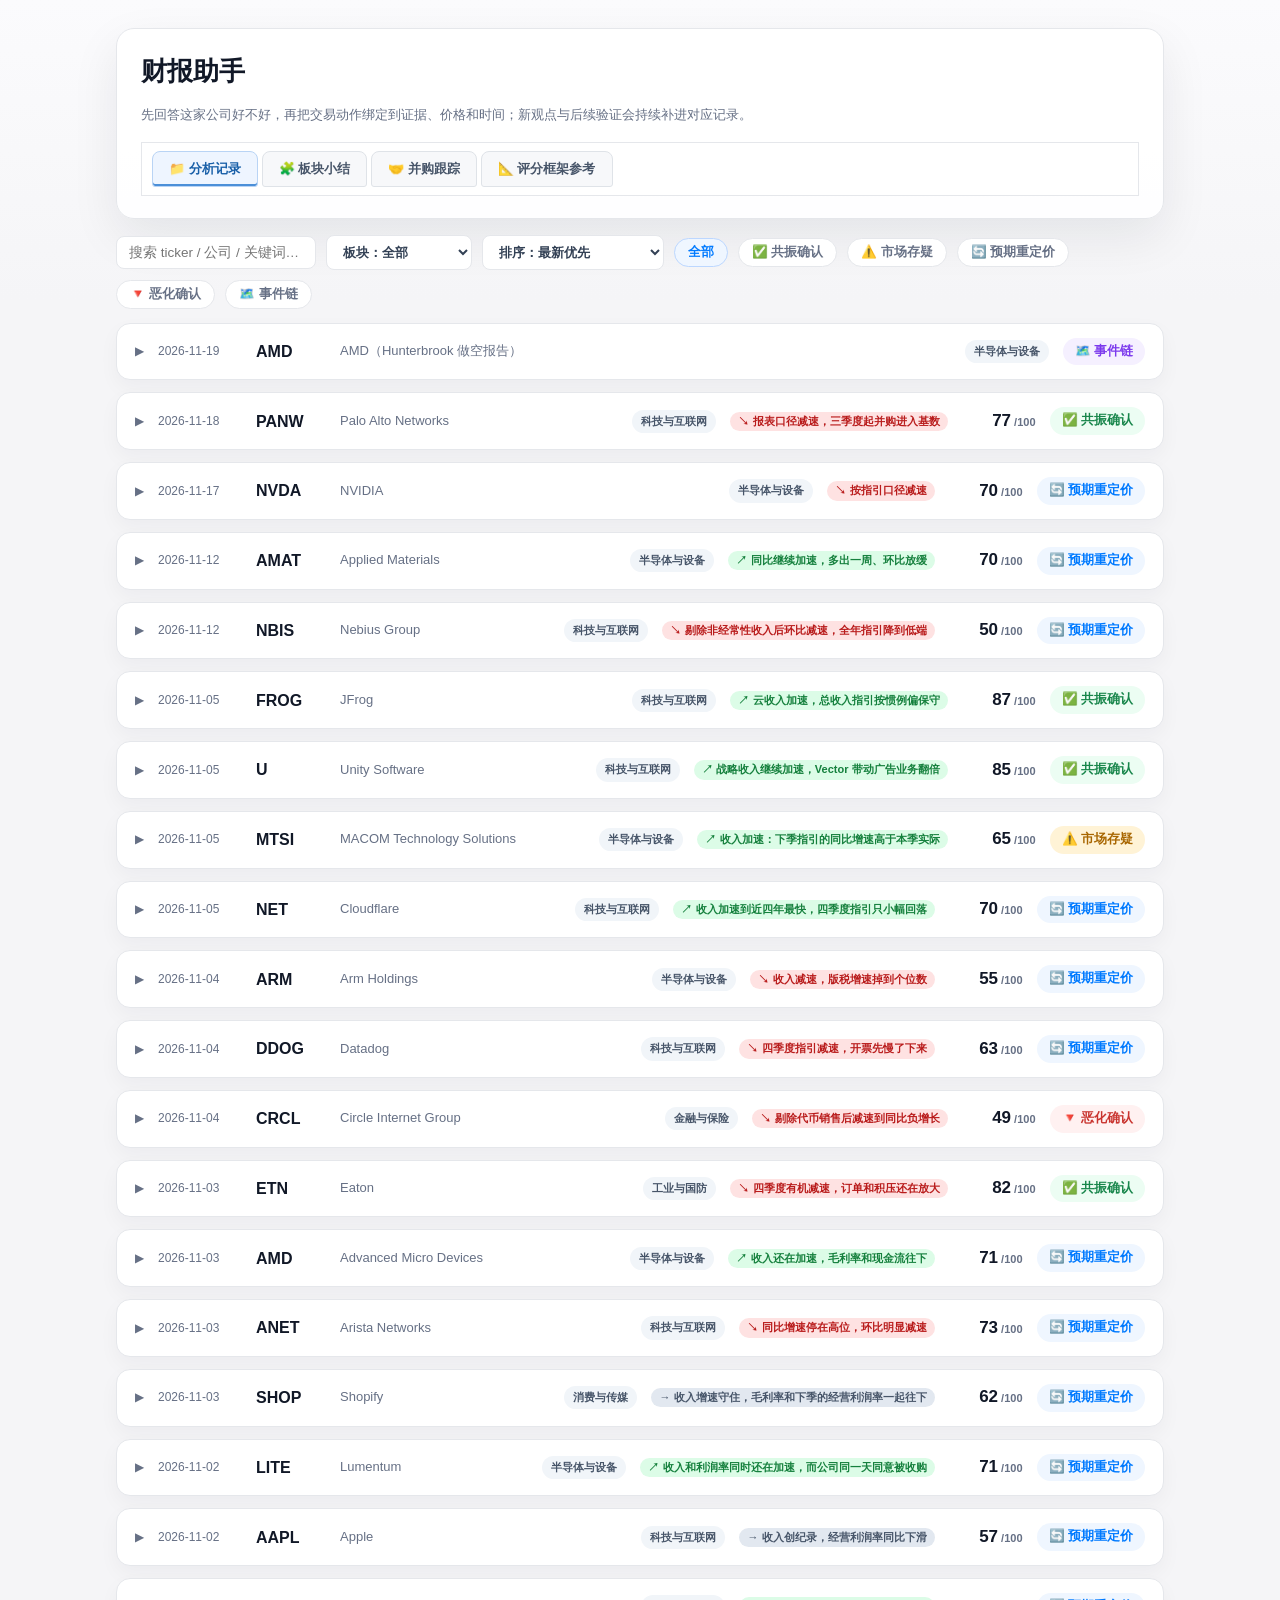
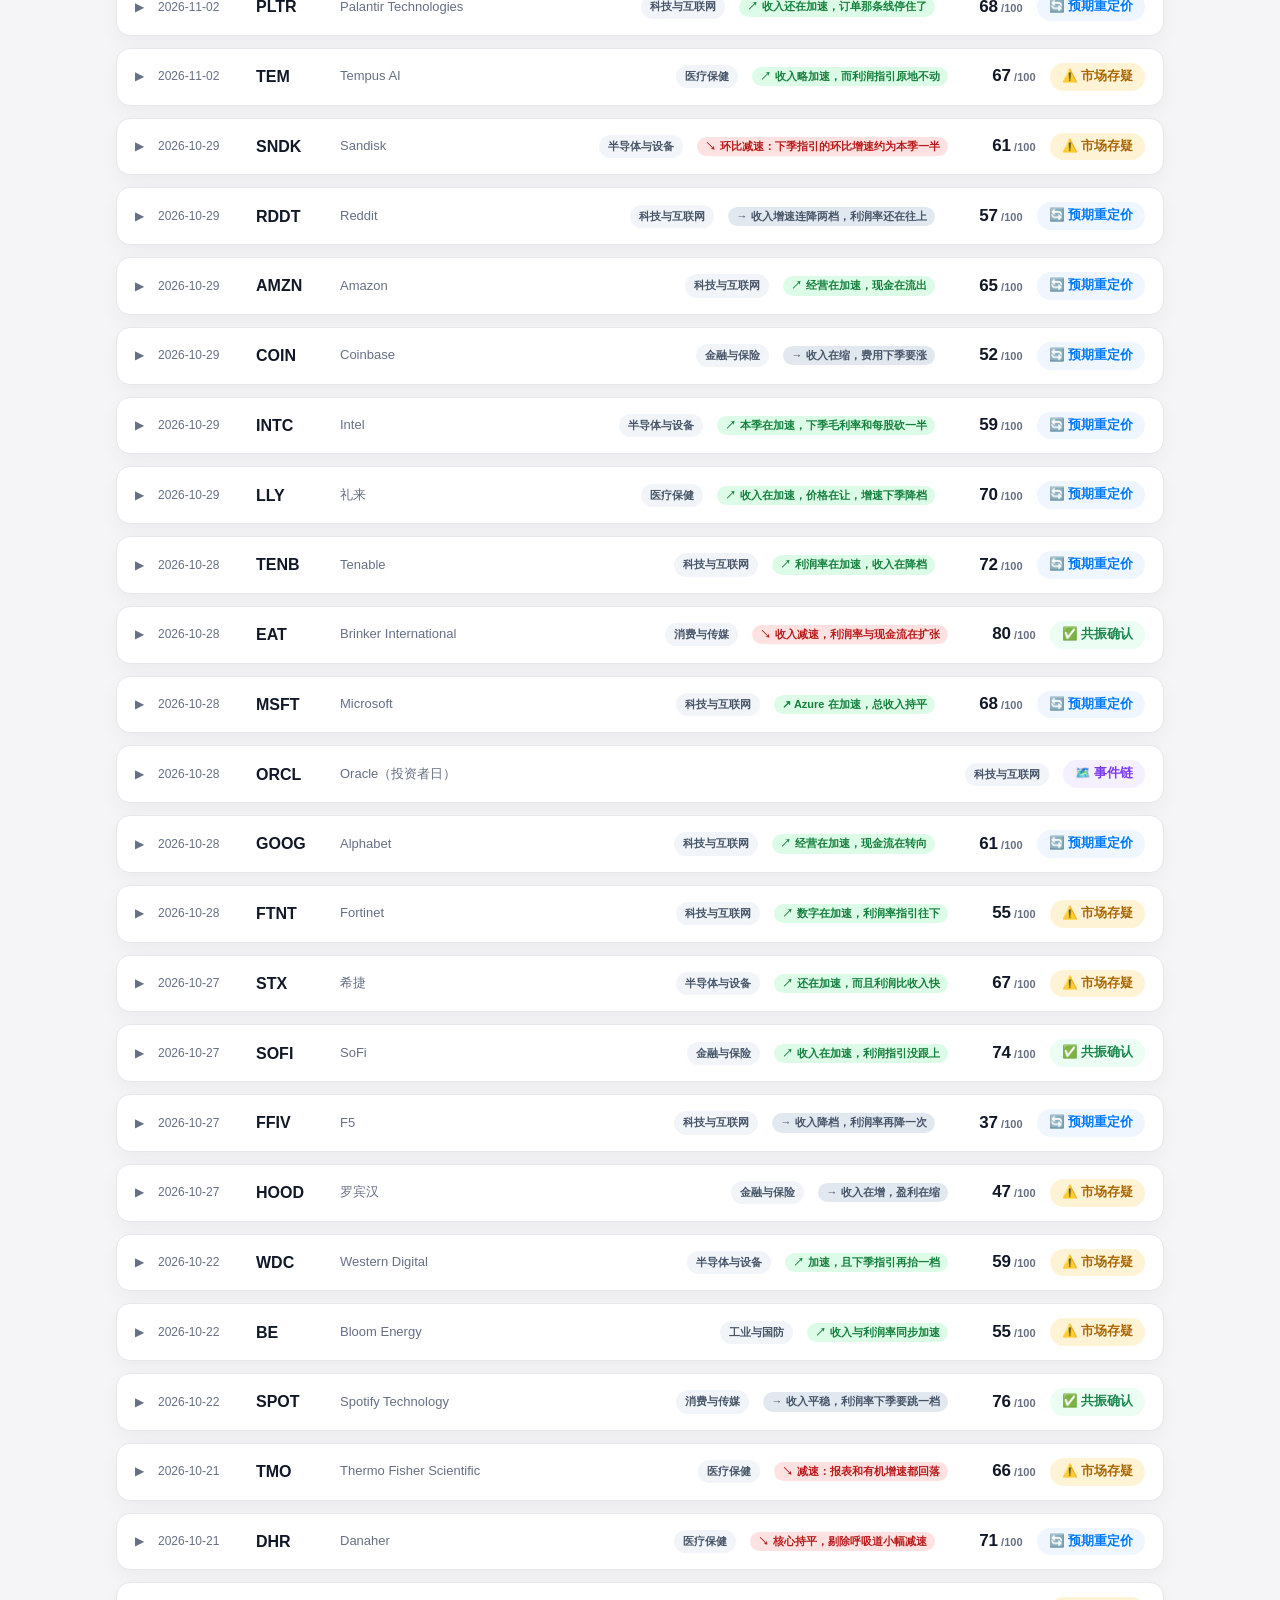
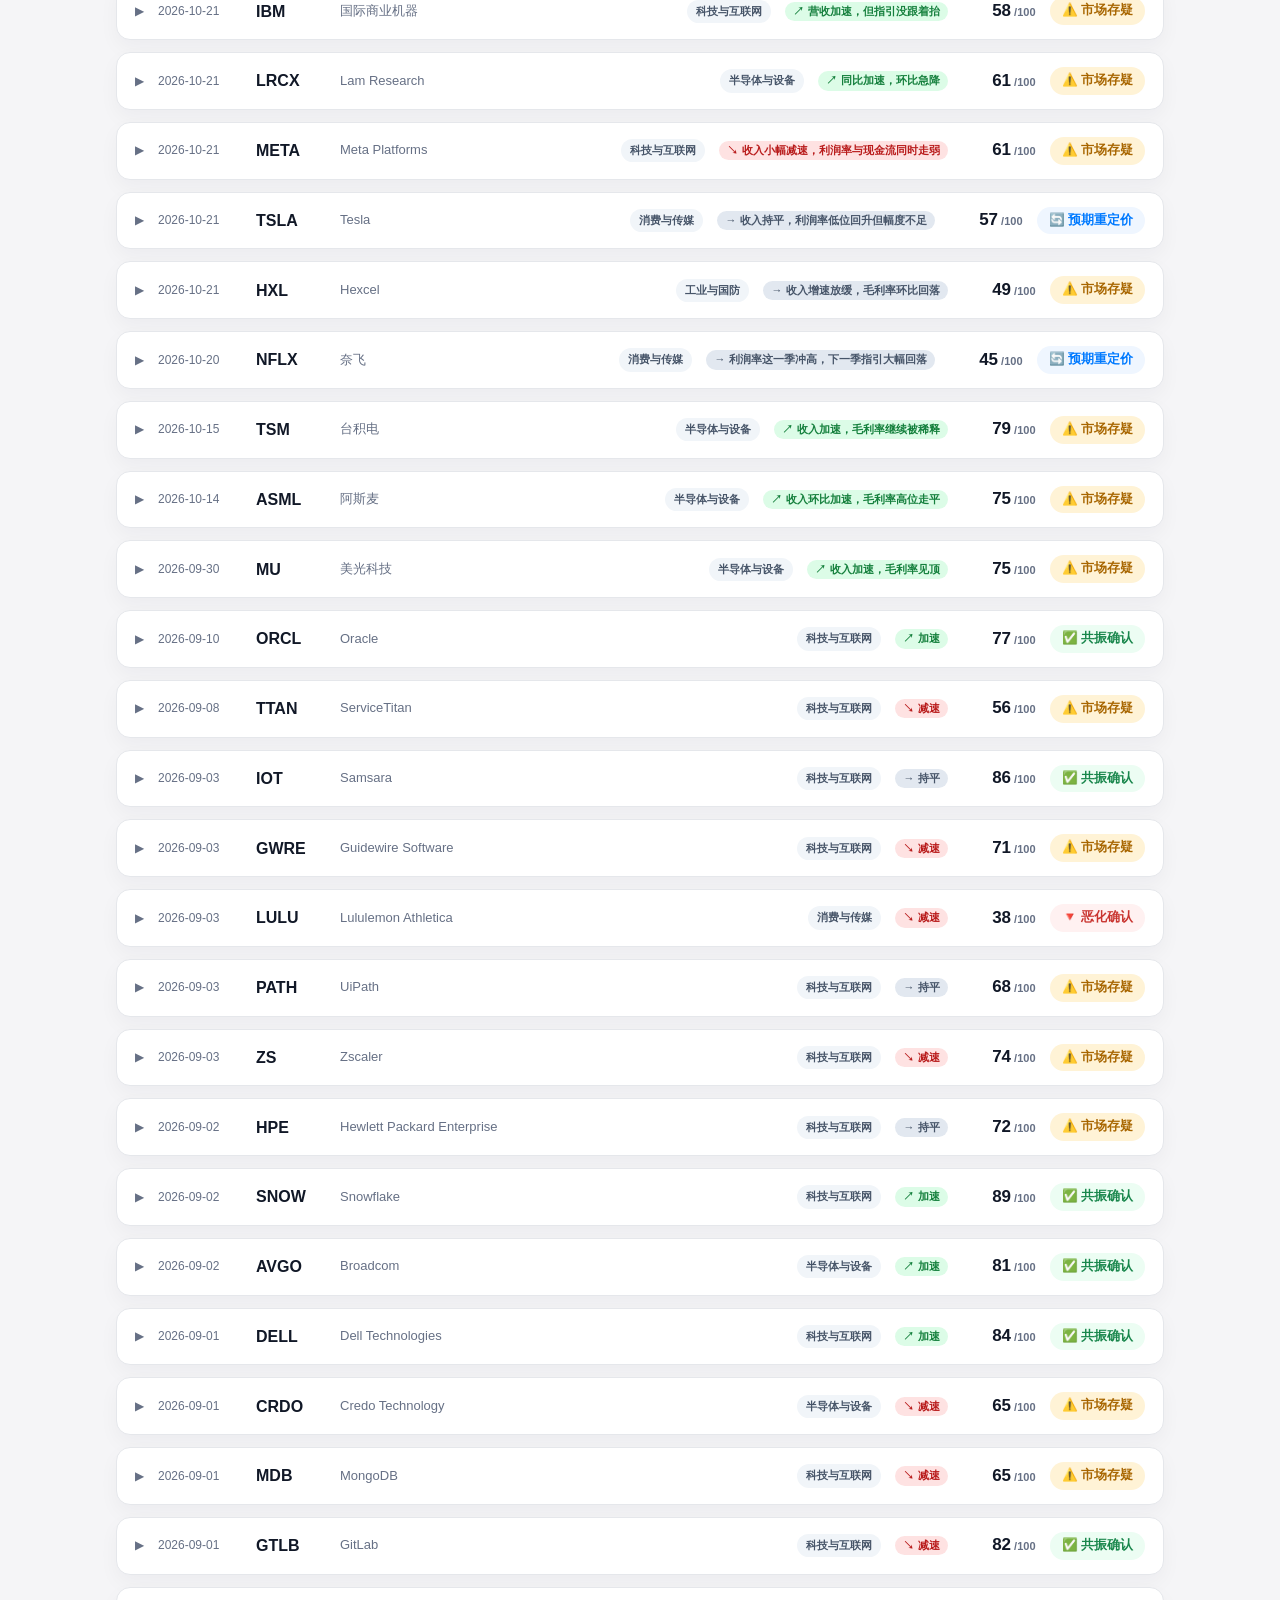
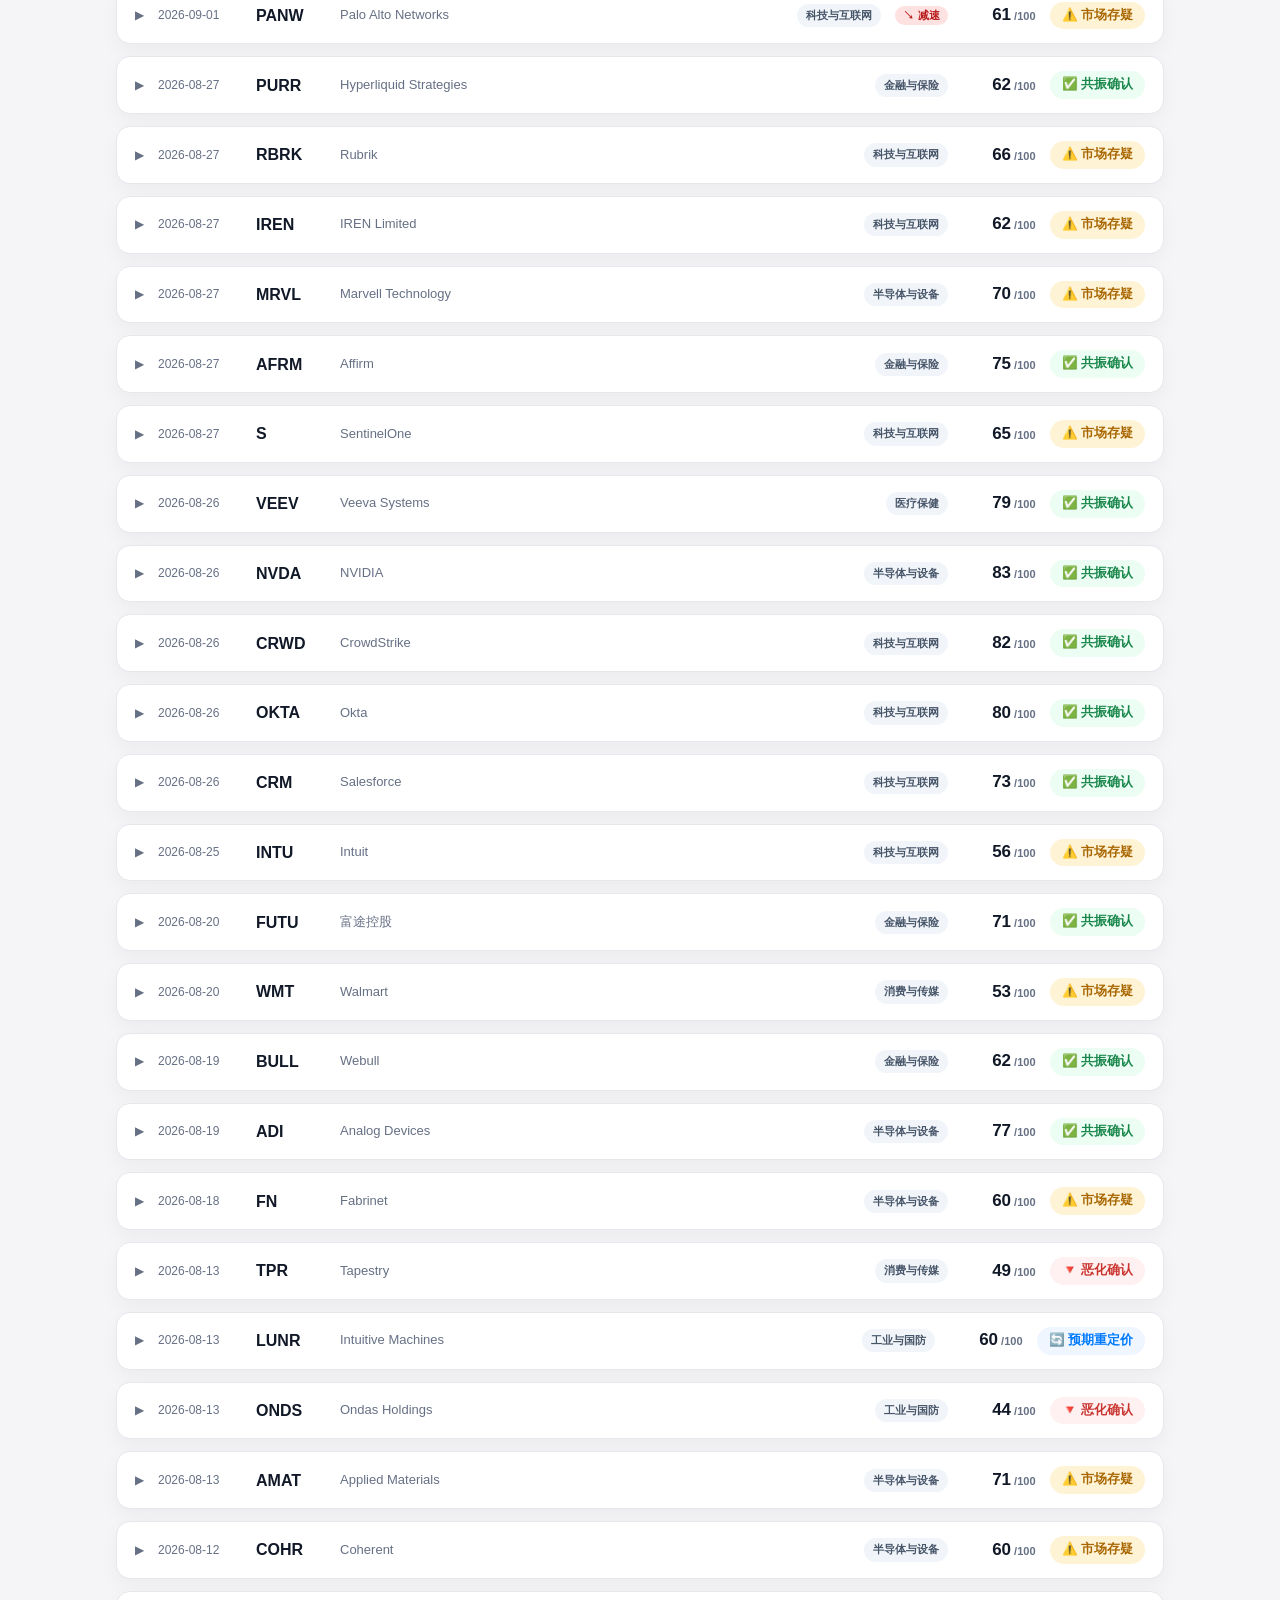
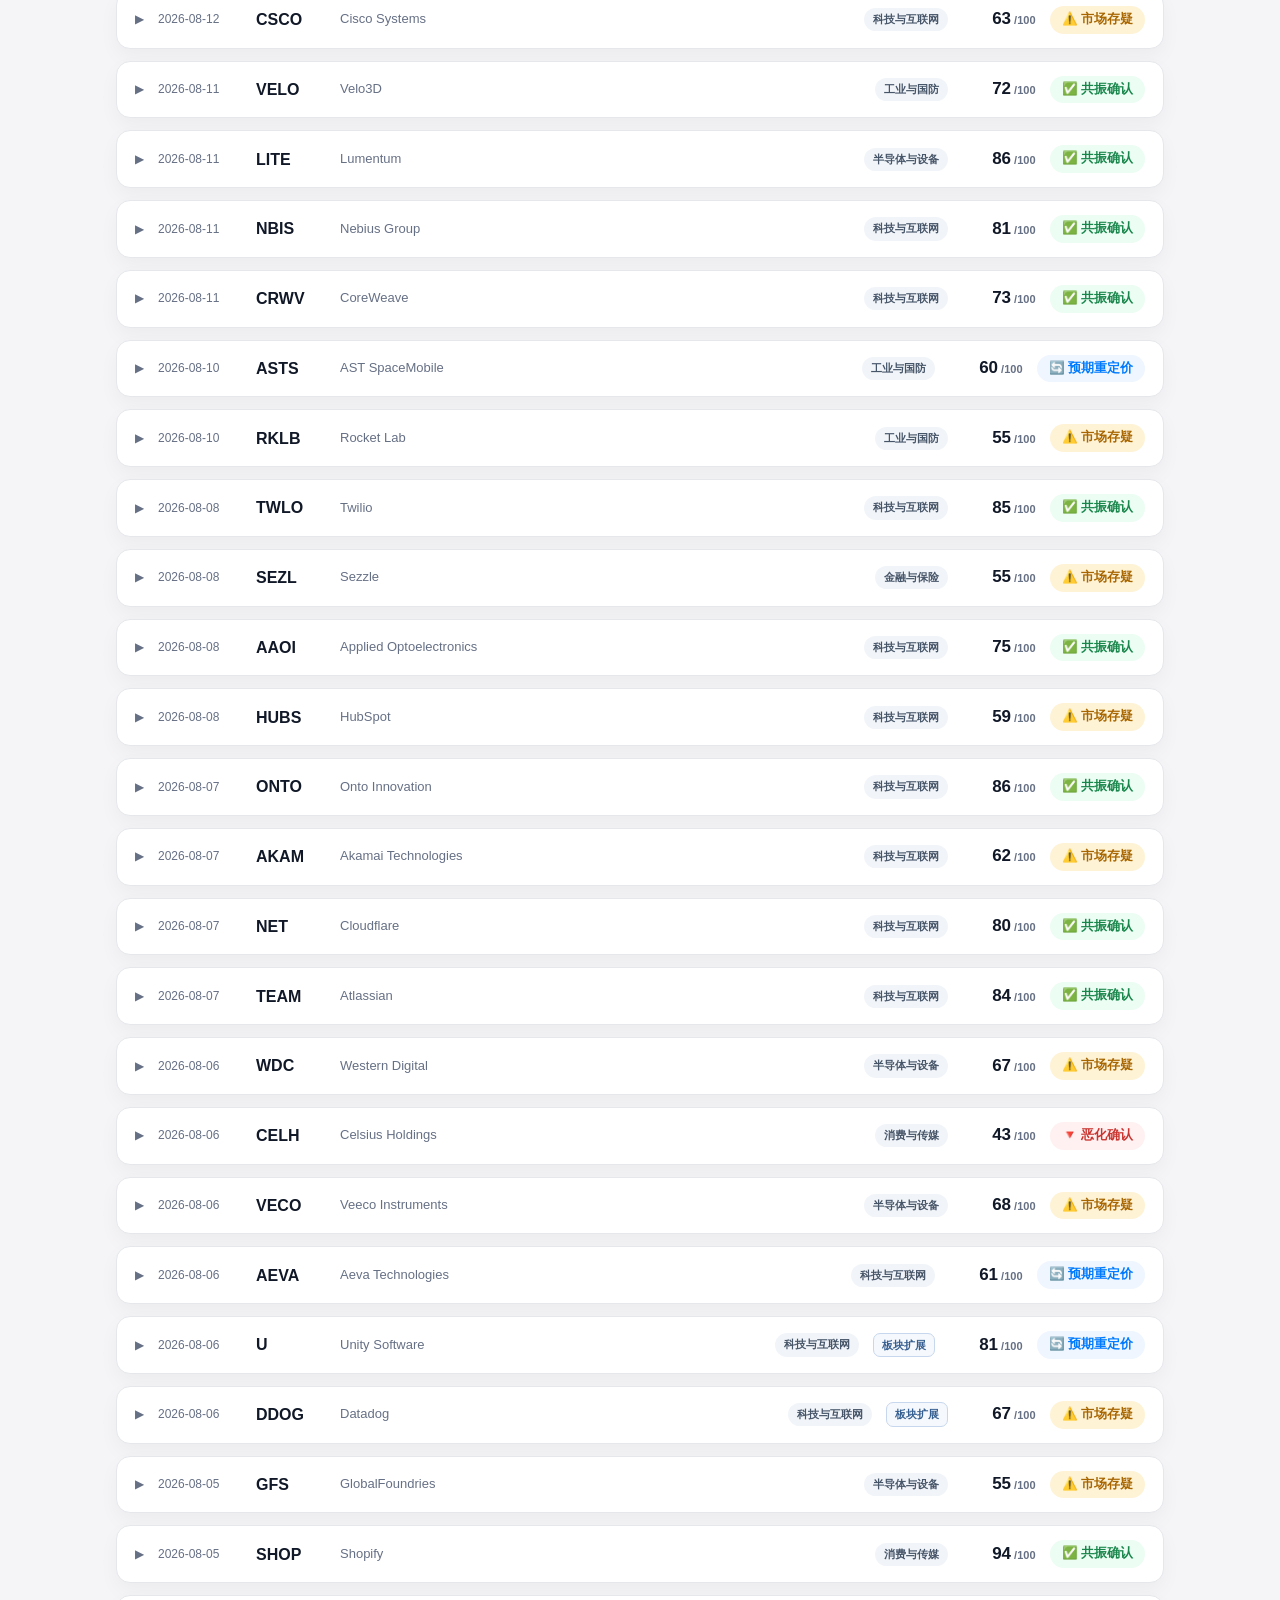
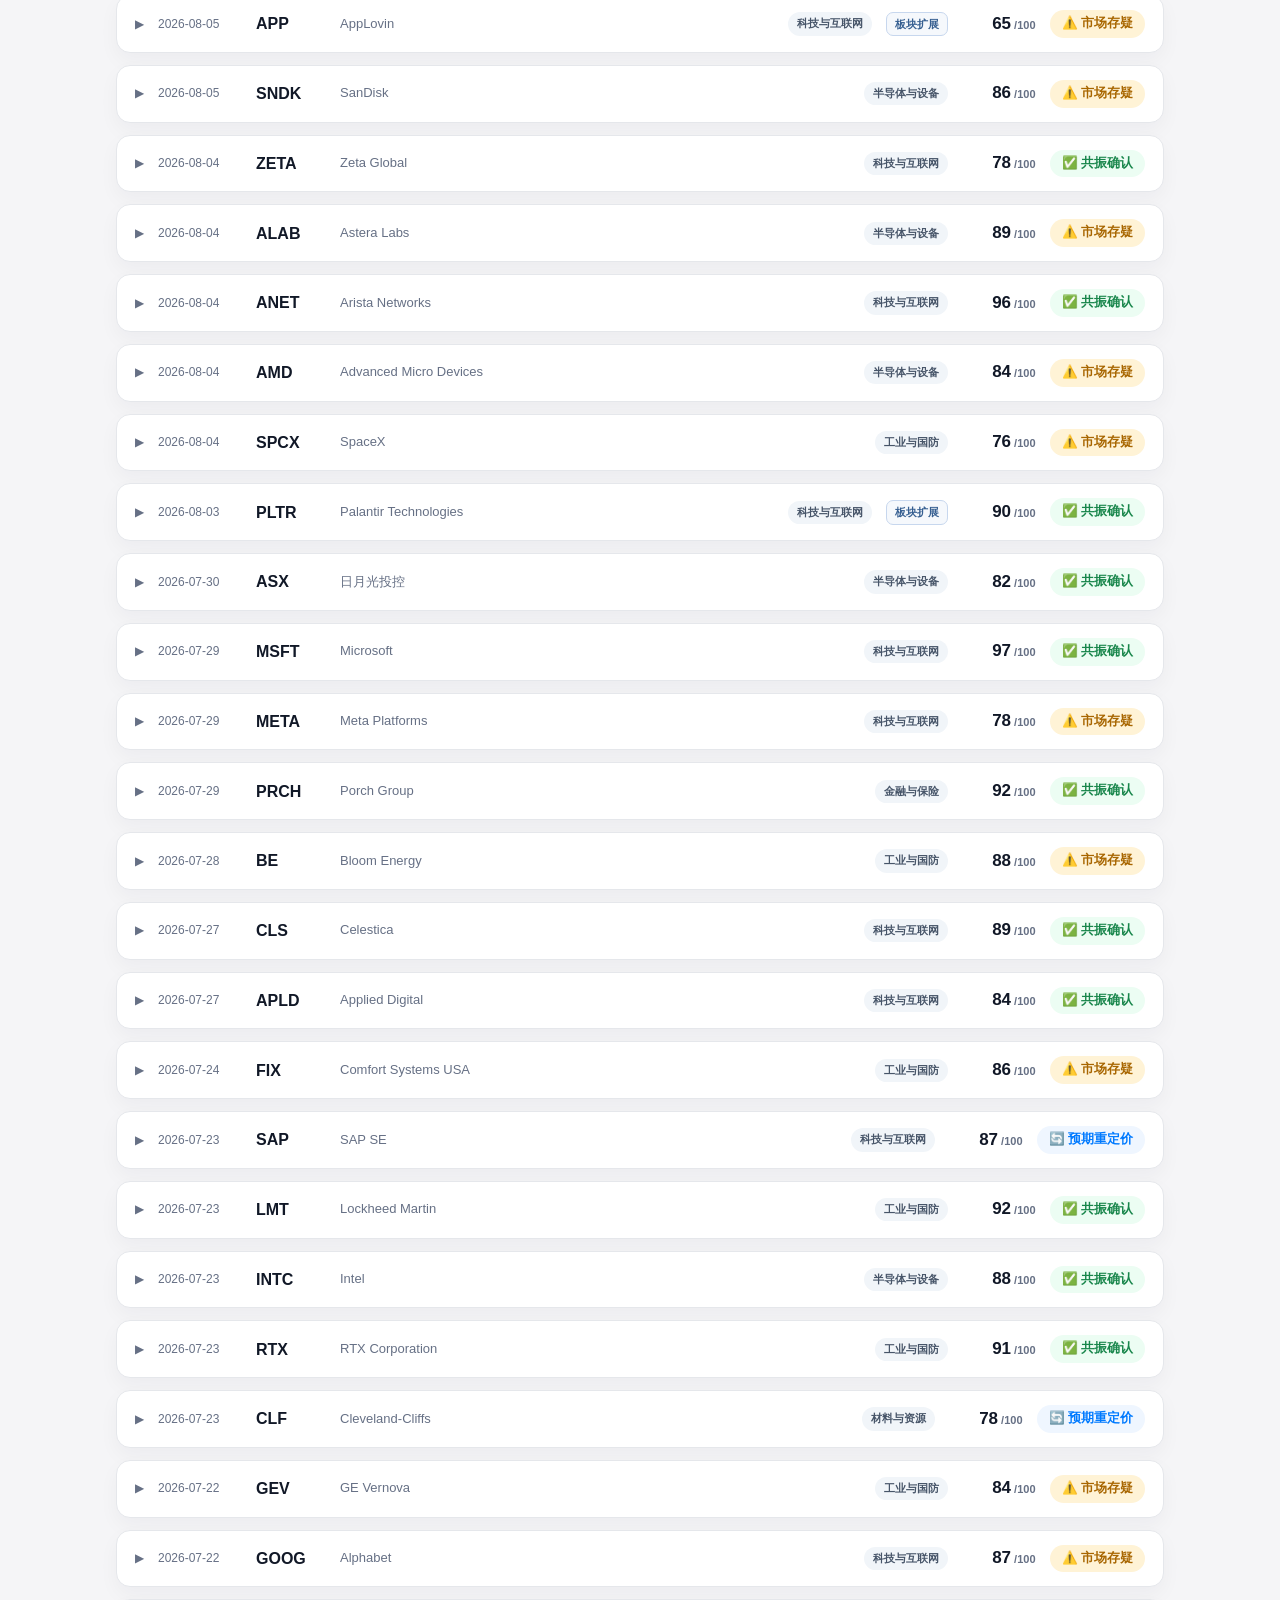
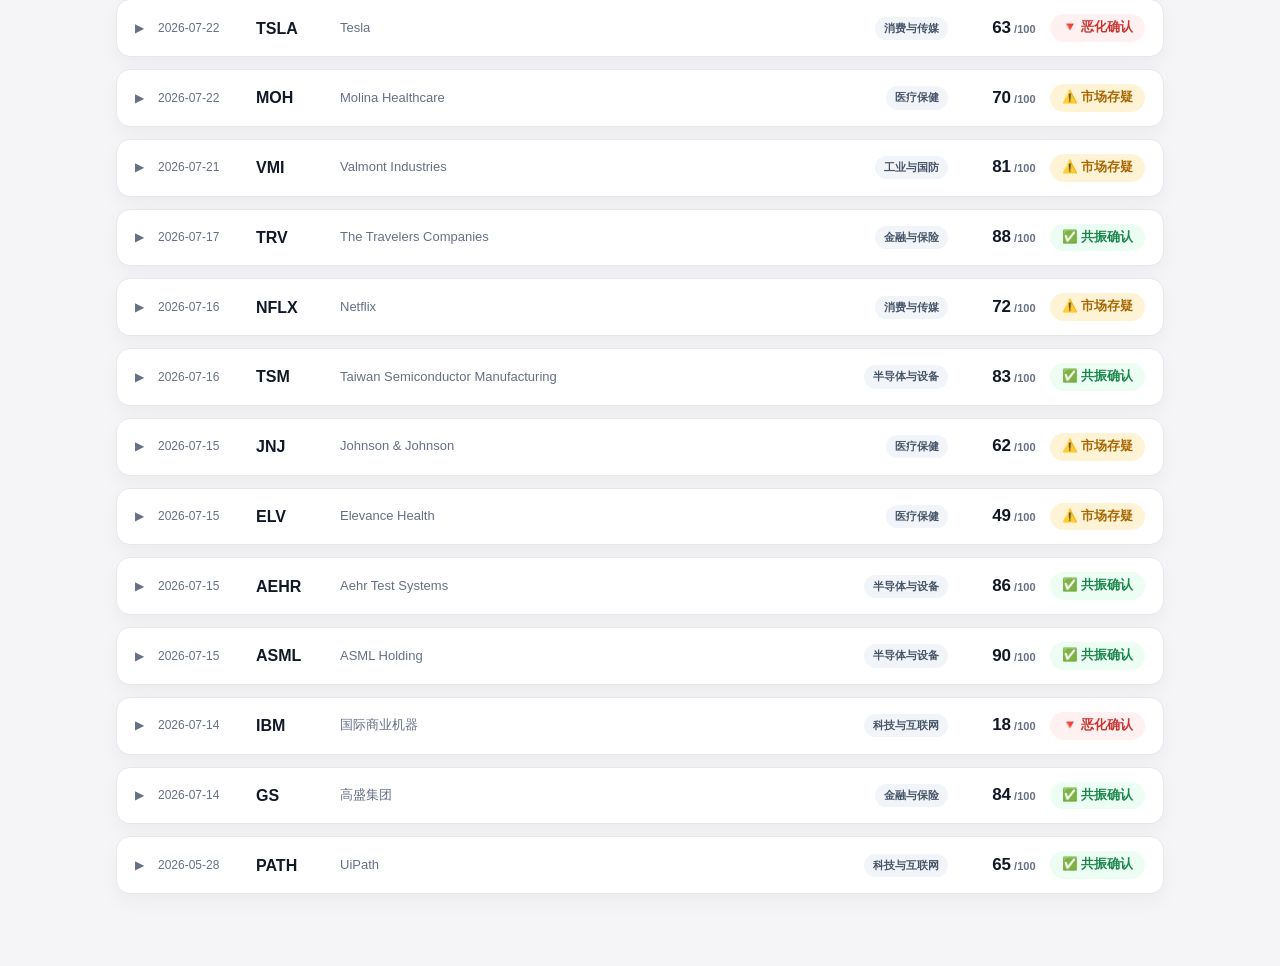
==== commit f526898d: "加 AMD 事件记录：Hunterbrook 做空报告（11/19） Co-Authored-By: Claude Opus 5.5 <noreply@anthropic.com>" ====
--- a/index.html
+++ b/index.html
@@ -491,6 +491,77 @@
 const RECORDS = [
 /* __RECORDS_INSERT_POINT__ */
 {
+  type: "event",
+  date: "2026-11-19",
+  ticker: "AMD",
+  company: "AMD（Hunterbrook 做空报告）",
+  sector: "semis",
+  business: {
+    plain: "11/19 美东开盘后，做空机构 Hunterbrook 发了两篇报告，并披露旗下基金做空 AMD。这不是财报，AMD 下一份季度财报要到明年初。",
+    howMakesMoney: "AMD 卖服务器和电脑 CPU、Instinct AI 加速卡、游戏主机芯片和嵌入式芯片。增长故事押在 AI 加速卡上，而这类芯片出口中国本来就要许可证。报告的两条主线正好打在这里：中国渠道和给客户的融资。",
+    moat: "x86 服务器 CPU 的份额和 Instinct 的软硬件栈，让它成了英伟达之外的第二选择。但大部分封测交给通富微电控股的合资公司，开票到中国含香港的收入占两成以上。",
+    whatChanged: "英伟达 11/12 公布 CEO 辞任后，市场把 AMD 当作没有中国问题的替代品，五个交易日涨了四成多。这份报告挑战的正是这个前提：AMD 的固件在被制裁的中国服务器商那里持续更新，给客户的融资相对收入也更大。同一天，商务部对新加坡等五国的新许可证规则生效。"
+  },
+  metrics: [
+    { label: "固件更新", value: "至少 6 个版本", sub: "IEIT 2025 年 3 月以浪潮电子别名进实体清单，此后它的 BIOS 更新里出现 6 个更新版 AMD 启动固件。最新一版 AMD 7 月发布，IEIT 10/19 挂出。报告说不知道固件是谁给的、有没有许可证", tone: "down", pct: 35 },
+    { label: "三家关联服务器商", value: "固件 99.94% 相同", sub: "Maginfra、Kaytus、Aivres 都不在清单上。Kaytus 账目写最终控股方是 IEIT，Aivres 原名浪潮系统。AMD 官网把 Aivres 列为 Instinct 服务器伙伴", tone: "down", pct: 35 },
+    { label: "新加坡开票", value: "42.84 亿美元", sub: "🔑 2025 财年，占收入 12.4%，2023 年是 22.31 亿（10-K，按客户开票地）。11/19 起向新加坡等五国出口先进 AI 芯片和服务器要许可证，美国总部客户按月报备可豁免", tone: "down", pct: 30 },
+    { label: "中国含香港开票", value: "77.51 亿美元", sub: "2025 财年，占收入 22.4%（10-K）。AMD 按开票地报，英伟达按客户总部报，两家的比例不能直接比", tone: "flat", pct: 45 },
+    { label: "授权收入", value: "6700 万美元", sub: "2025 年，10-K 里只剩分部调节表一行。2024 年 10-K 写明是海光合资公司（THATIC）的授权费，2025 年这句说明删了。报告承认可能是被制裁前签的授权", tone: "flat", pct: 45 },
+    { label: "封测合资", value: "持股 15%", sub: "与通富微电的两家合资公司做大部分封测（10-K）。前九个月向关联方采购 18 亿，应付 6.06 亿；1 亿美元借款原定 10/16 到期，9 月底仍未收回（10-Q）", tone: "flat", pct: 45 },
+    { label: "客户认股权", value: "3.2 亿股", sub: "OpenAI、Meta 各 1.6 亿股，行权价 1 美分（10-Q）。三季度认股权公允价值变动在其他收益里记了 −10.97 亿", tone: "down", pct: 35 },
+    { label: "对合作方的信用支持", value: "约 280 亿美元", sub: "代签后要转给合作方的数据中心租约 133 亿；担保上限 85 亿，二季度末是 41 亿；云算力兜底 61.75 亿。担保在合作方违约时才要付", tone: "down", pct: 30 },
+    { label: "采购承诺", value: "487.61 亿美元", sub: "2025 年底是 122 亿，9 个月变成 4 倍；334 亿在 2027 年底前付。现金及短期投资 158 亿，总债务 71.25 亿（10-Q）", tone: "down", pct: 30 },
+    { label: "股权投资承诺", value: "最多 51 亿美元", sub: "10-Q 没点名对象；7/22 新闻稿说最多 50 亿投 Anthropic。报告把 World Labs 列为待完成收购，实际 11/13 已交割、增发约 1498 万股", tone: "flat", pct: 45 },
+    { label: "当日股价", value: "489.19 美元", sub: "−7.72%，盘中最低 470.56；量为 20 日均量 1.96 倍，收在全日区间 22% 处", tone: "down", pct: 20 }
+  ],
+  management_highlights: [
+    "先标读法：本条写于 11/19 美东收盘后。指控取自 Hunterbrook 两篇原文；AMD 的数字逐条对过 2025 财年 10-K 和三季度 10-Q，出口规则对过联邦公报。",
+    "AMD 回应：CNBC 转引发言人，称指控歪曲了公司的业务和关系，公司遵守美国出口管制法规，有严格的合规流程。没有回答是否持有向 IEIT 供货的许可证。",
+    "报告自己划的线：记录不能证明 AMD 违法；海光付款可能是被制裁前技术授权的费用；Cancon 的目录条目可能是旧的没删；这些关系相对 AMD 的规模不大。",
+    "利益关系：Hunterbrook Capital 发稿时做空 AMD、做多一篮子可比证券，仓位可能随时变化。第二篇由同系的 The Bear Cave 写，付费部分本站没读。",
+    "新规则：11/19 生效的远程访问规则，向印尼、马来西亚、新加坡、巴西、泰国出口先进芯片和服务器要许可证，逐案审批。美国总部客户按月报备可豁免，在途货物 12/21 前完成可放行。",
+    "同一规则还要求：给中国等国总部企业提供大规模算力的数据中心，供货也要许可证。",
+    "关联方规则：被清单实体持股 50% 以上的外国公司同样受限。2025 年 9 月发布后暂停，11/09 再延到 2027/1/10。",
+    "先例（报告引用）：10 月商务部与 Lambda Research 和解，被制裁后的 7 次软件自动更新各算一次违规。",
+    "卖方：截至 11/19 收盘没找到券商针对这份报告的研报。报告前，Oppenheimer 和 William Blair 已因英伟达风波上调 AMD 评级。",
+    "减持：报告称苏姿丰今年卖出约 64 万股、约 2.48 亿美元，本站没核对 Form 4。"
+  ],
+  narrative: {
+    summary: "做空报告检验的是「AMD 没有中国问题」这个前提：固件持续流向被制裁的中国服务器商，给客户的融资相对收入更大。证据是可复查的文件，但报告承认不能证明违法。",
+    consensus: "AMD 一方看三点。报告承认不能证明违法，固件可能经合法客户流转，有没有许可证只有商务部知道。海光、Cancon 这些关系金额很小。融资承诺大多有条件，合作方违约或算力卖不出时才要出钱。",
+    divergence: "空头看三点。五国许可证规则当天生效，AMD 开票到新加坡的收入占一成以上。关联方规则如果 1/10 生效，Kaytus 这类全资子公司会被管住。采购承诺 9 个月变成 4 倍，客户一旦放慢，这笔钱照样要付。",
+    signals: [
+      "AMD 是否正面说明有没有向 IEIT 及其关联方供货的许可证。",
+      "商务部会不会把 Aivres、Kaytus、Maginfra 加进实体清单。",
+      "关联方规则 2027/1/10 到期后是生效还是继续暂停。",
+      "五国许可证要求在 AMD 下一份财报的指引里有没有体现。",
+      "采购承诺和对合作方的信用支持在下一份 10-K 里怎么变。",
+      "11/19 盘中低点 470.56 能不能守住。"
+    ]
+  },
+  decision: {
+    stance: "报告动摇的是溢价前提，证据硬但不构成违法认定；许可证和政策两条线要先落地",
+    risk: "AMD 是否持有向 IEIT 及其关联方出口的许可证未披露，商务部也不公开许可证信息。固件经谁流到 IEIT 无法量化，报告只做了文件比对。AMD 按开票地报收入，新加坡以外的东南亚国家未拆分。Bear Cave 付费部分未取得。本条为事件记录，不参与评分。"
+  },
+  sources: [
+    { type: "媒体", label: "Hunterbrook：AMD 的中国问题（2026-11-19，发布方做空 AMD）", url: "https://hntrbrk.com/investigations/amd-china" },
+    { type: "媒体", label: "Hunterbrook / The Bear Cave：Bank of AMD（客户融资）", url: "https://hntrbrk.com/investigations/bank-of-amd" },
+    { type: "公告", label: "AMD 2025 财年 10-K · 地区收入、授权收入、封测合资", url: "https://www.sec.gov/Archives/edgar/data/2488/000000248826000018/amd-20251227.htm" },
+    { type: "公告", label: "AMD 2024 财年 10-K · 授权收入来自 THATIC 的原说明", url: "https://www.sec.gov/Archives/edgar/data/2488/000000248825000012/amd-20241228.htm" },
+    { type: "公告", label: "AMD 2026 Q3 10-Q · 采购承诺、担保、租约、认股权、现金与债务", url: "https://www.sec.gov/Archives/edgar/data/2488/000000248826000191/amd-20260926.htm" },
+    { type: "公告", label: "AMD 2026 Q2 10-Q · 二季度末担保 41 亿", url: "https://www.sec.gov/Archives/edgar/data/2488/000000248826000123/amd-20260627.htm" },
+    { type: "公告", label: "8-K/A：World Labs 收购 11/13 已交割", url: "https://www.sec.gov/Archives/edgar/data/2488/000119312526462340/d105780d8ka.htm" },
+    { type: "公告", label: "AMD 新闻稿 7/22：投资 Anthropic 最多 50 亿美元", url: "https://ir.amd.com/news-events/press-releases/detail/1292" },
+    { type: "公告", label: "联邦公报 2026-23529：远程访问规则（五国许可证，11/19 生效）", url: "https://www.federalregister.gov/documents/2026/11/19/2026-23529/addressing-remote-access-to-advanced-semiconductors" },
+    { type: "公告", label: "联邦公报 2026-22793：关联方规则暂停延到 2027/1/10", url: "https://www.federalregister.gov/documents/2026/11/09/2026-22793/extension-of-the-suspension-of-expansion-of-end-user-controls-for-affiliates-of-certain-listed" },
+    { type: "公告", label: "联邦公报 2025-05427：浪潮电子（含 IEIT 别名）列入实体清单", url: "https://www.govinfo.gov/content/pkg/FR-2025-03-28/html/2025-05427.htm" },
+    { type: "媒体", label: "CNBC：AMD 回应与当日收盘", url: "https://www.cnbc.com/2026/11/19/amd-falls-on-short-seller-report-of-alleged-china-exposure.html" }
+  ],
+  vic_notes: "",
+  outcome: "报告 11/19 美东 10:27 发出。AMD 当天高开 2.27%，随后急跌，收 489.19、−7.72%，盘后 472.50、−3.41%。同日 QQQ −2.19%、SMH −2.62%。此前 11/05 到 11/12 五天涨 44.7%，11/12 以来回吐 16.4%。"
+},
+{
   type: "earnings",
   date: "2026-11-18",
   ticker: "PANW",
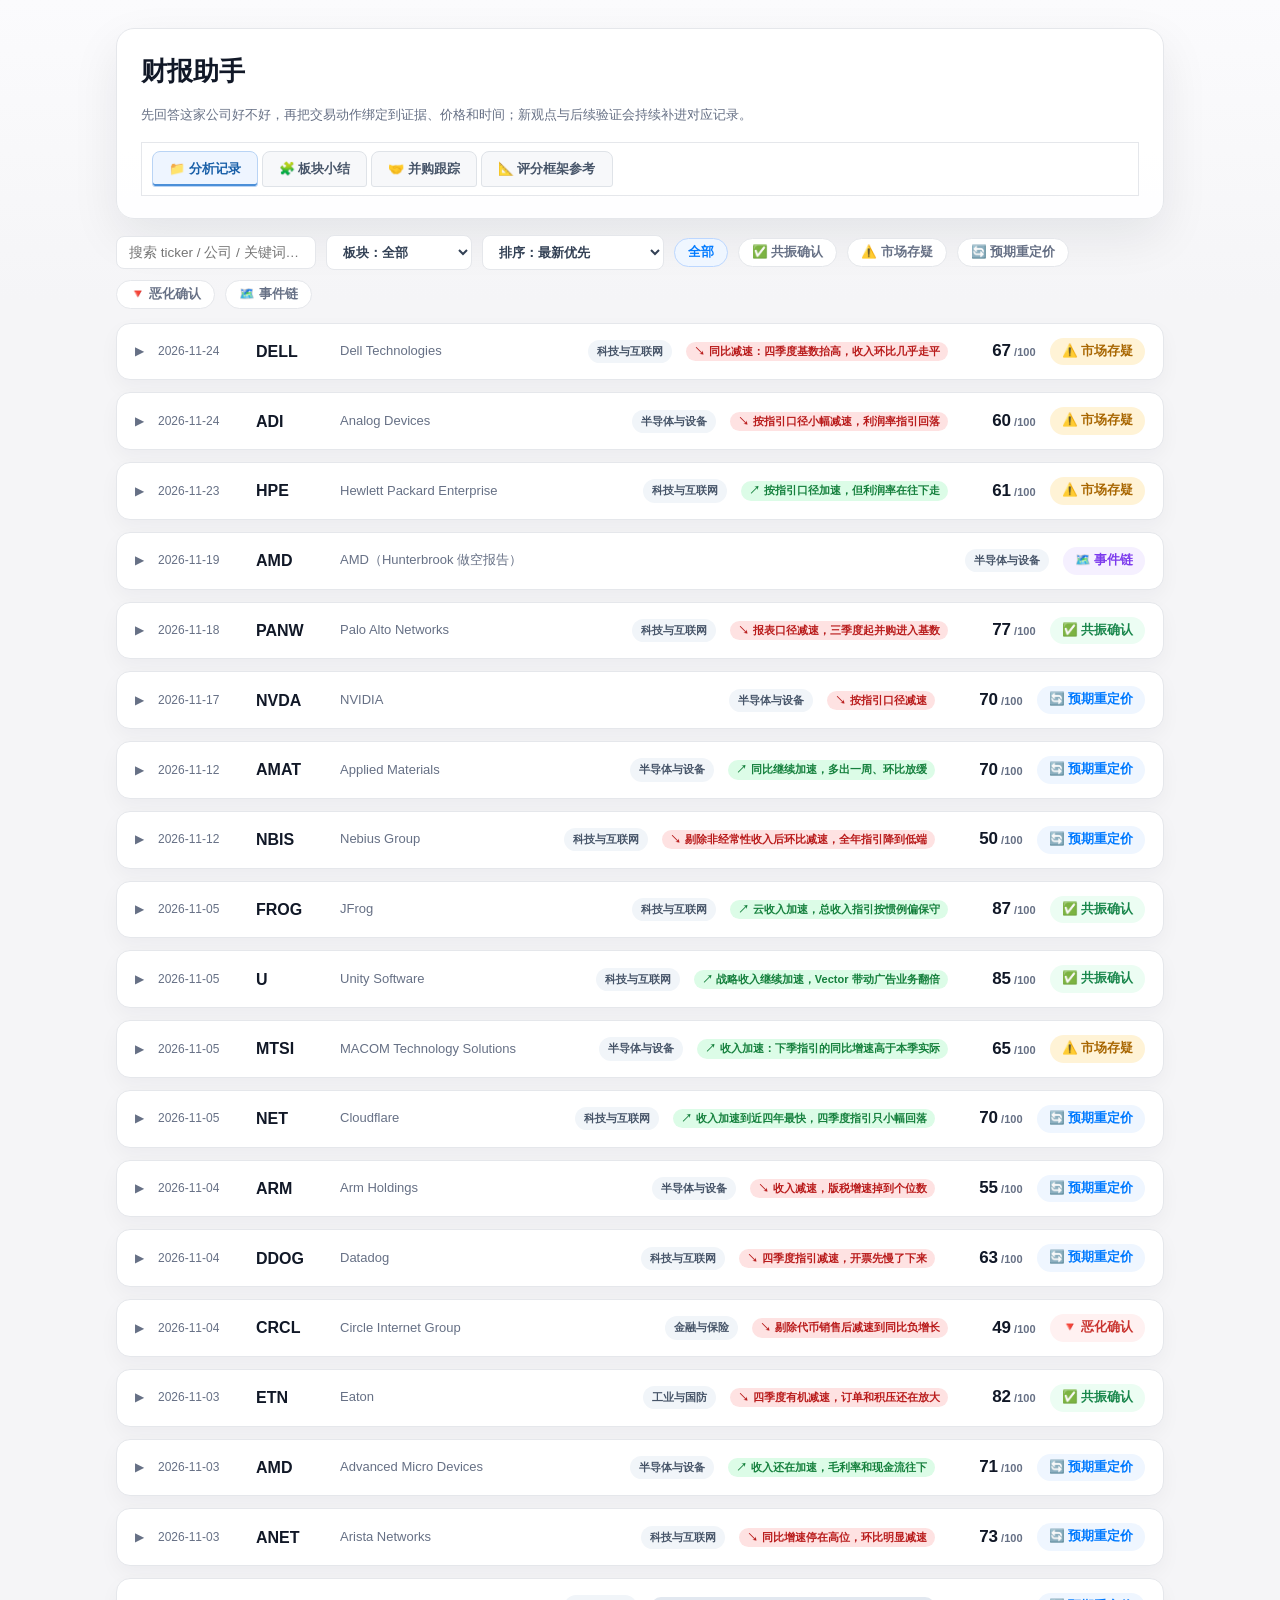
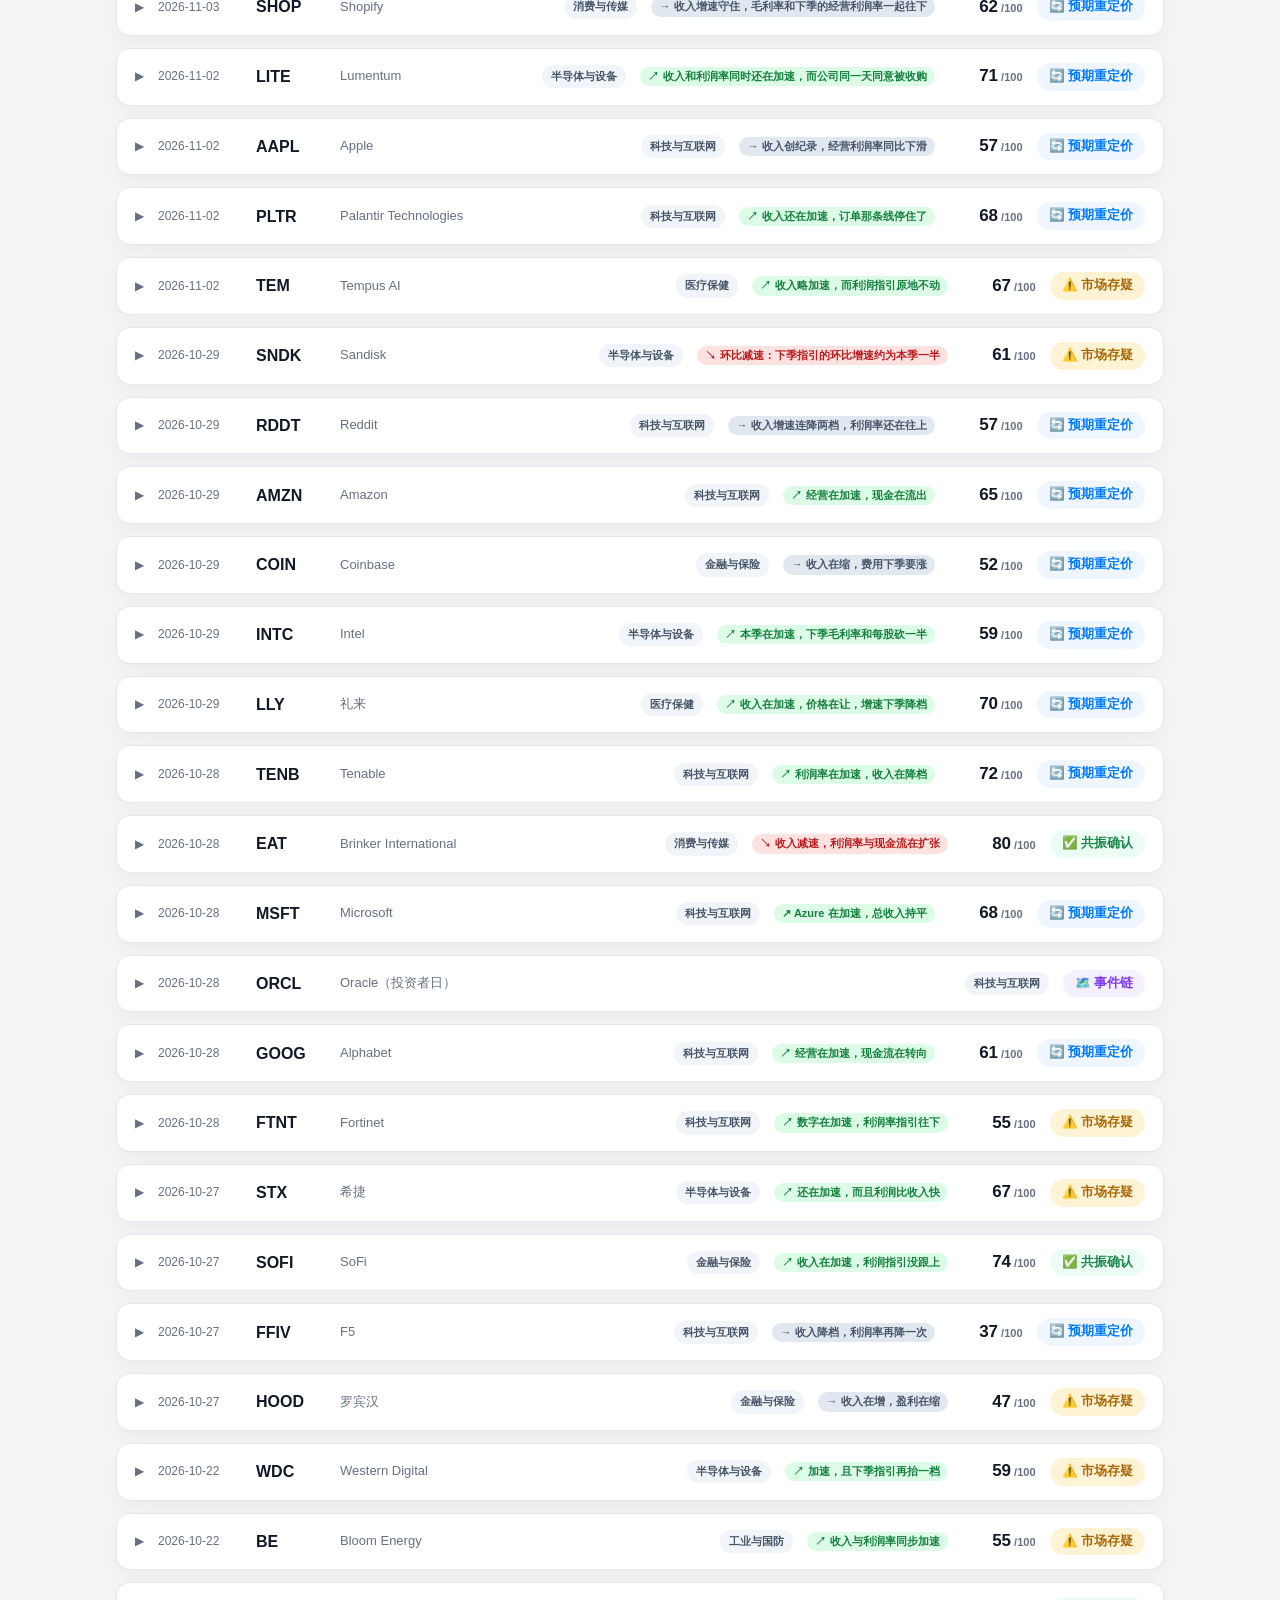
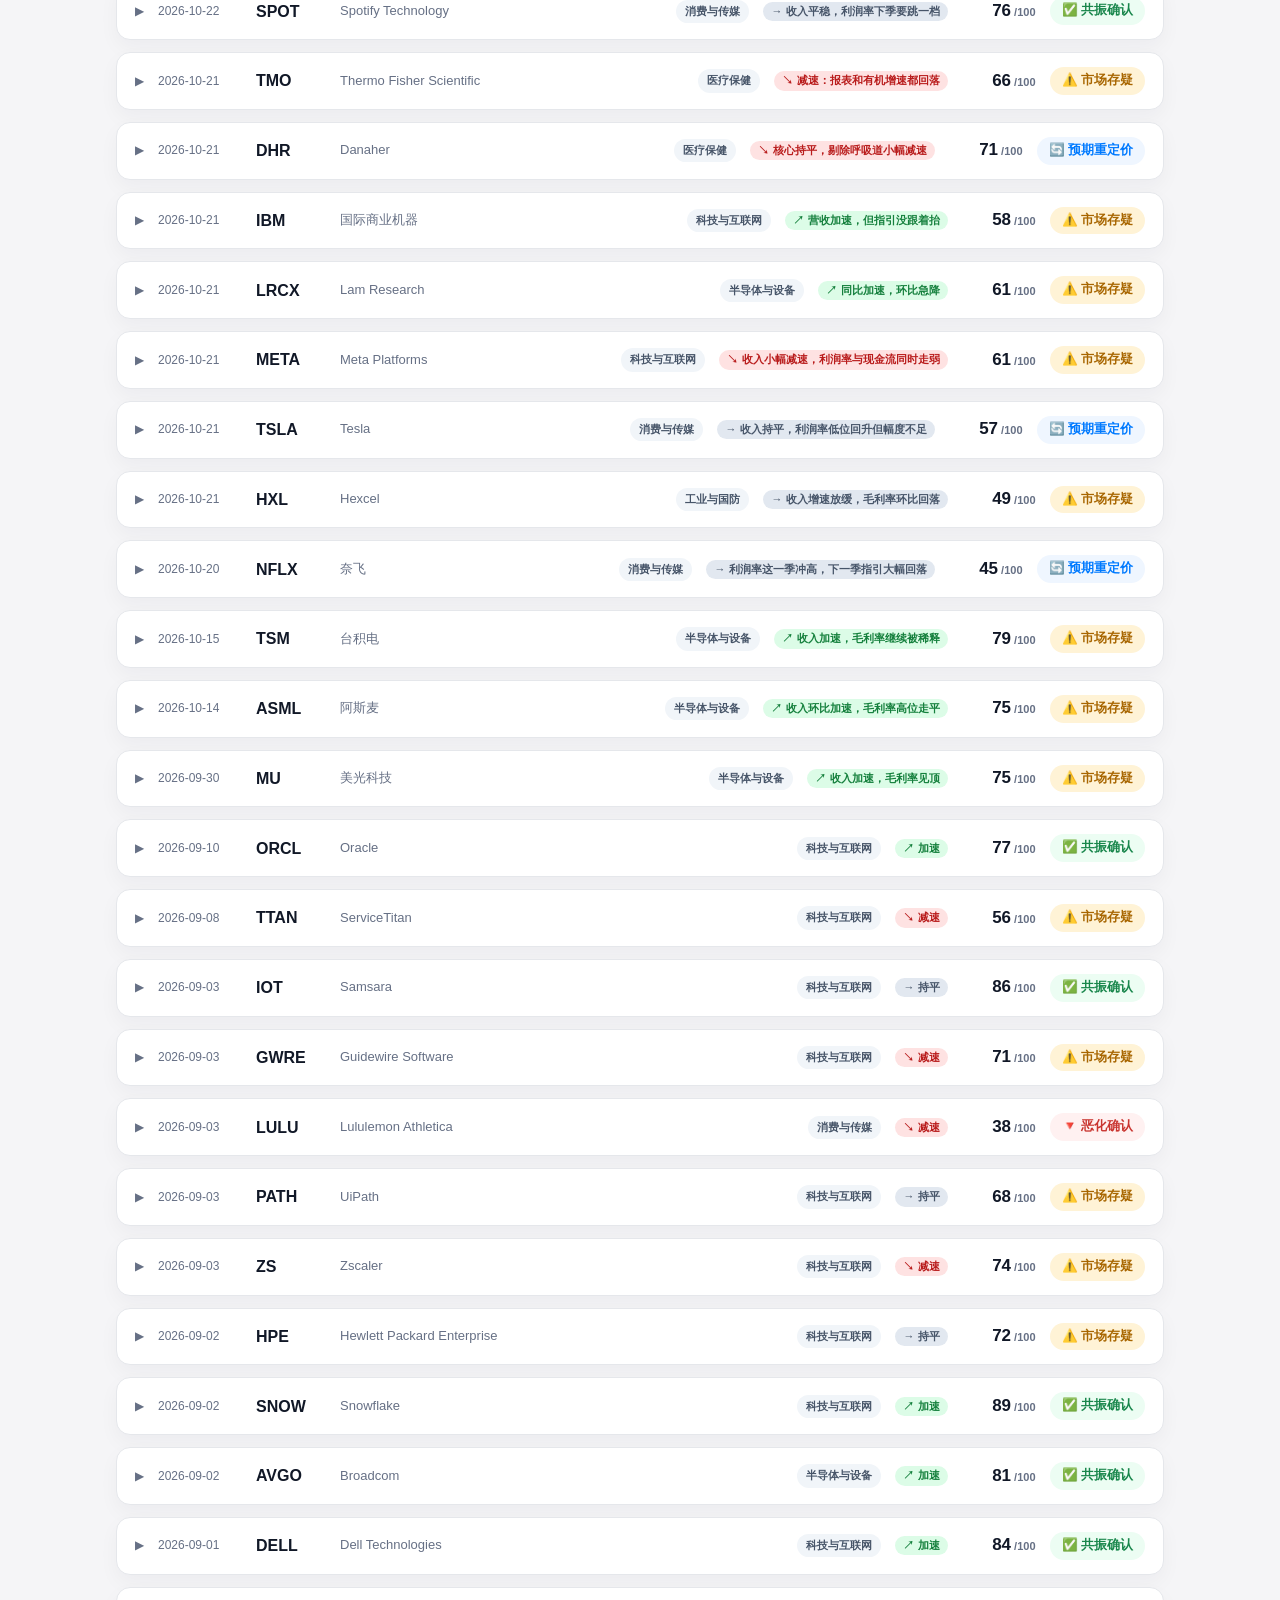
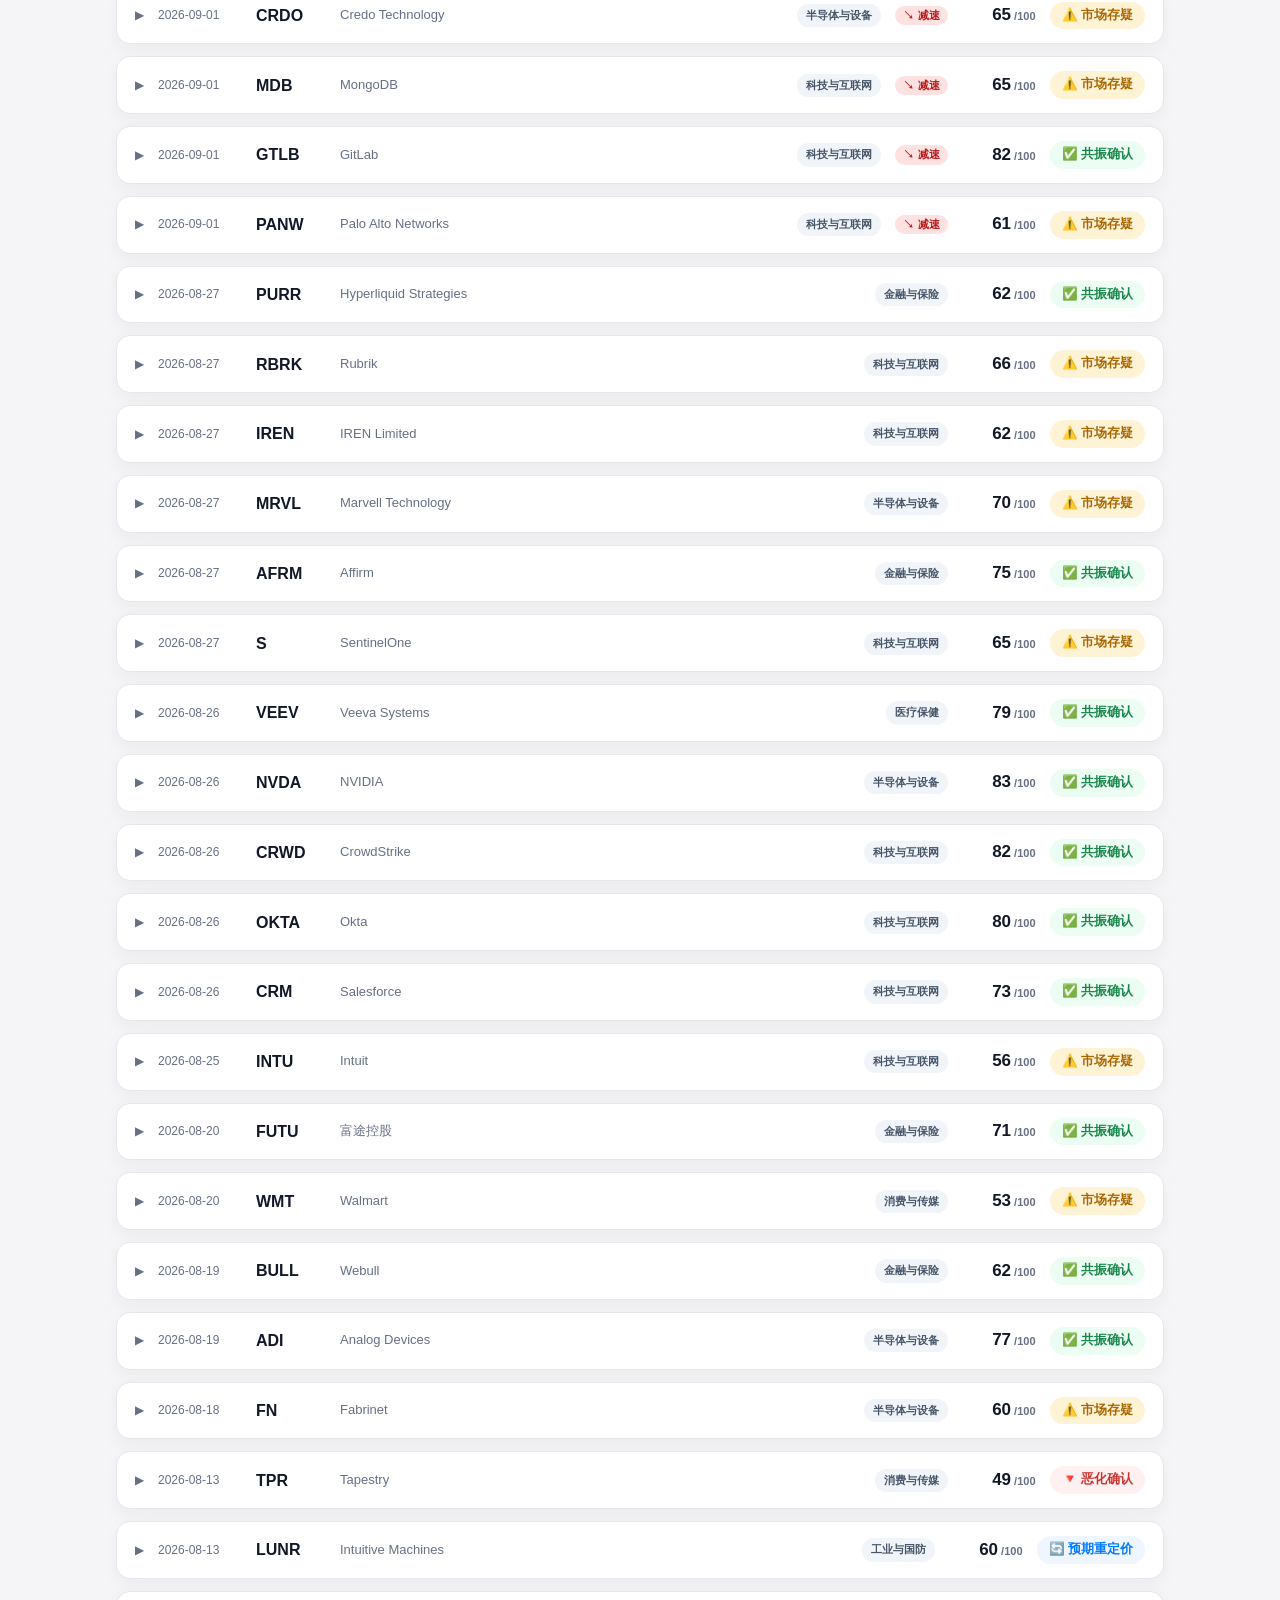
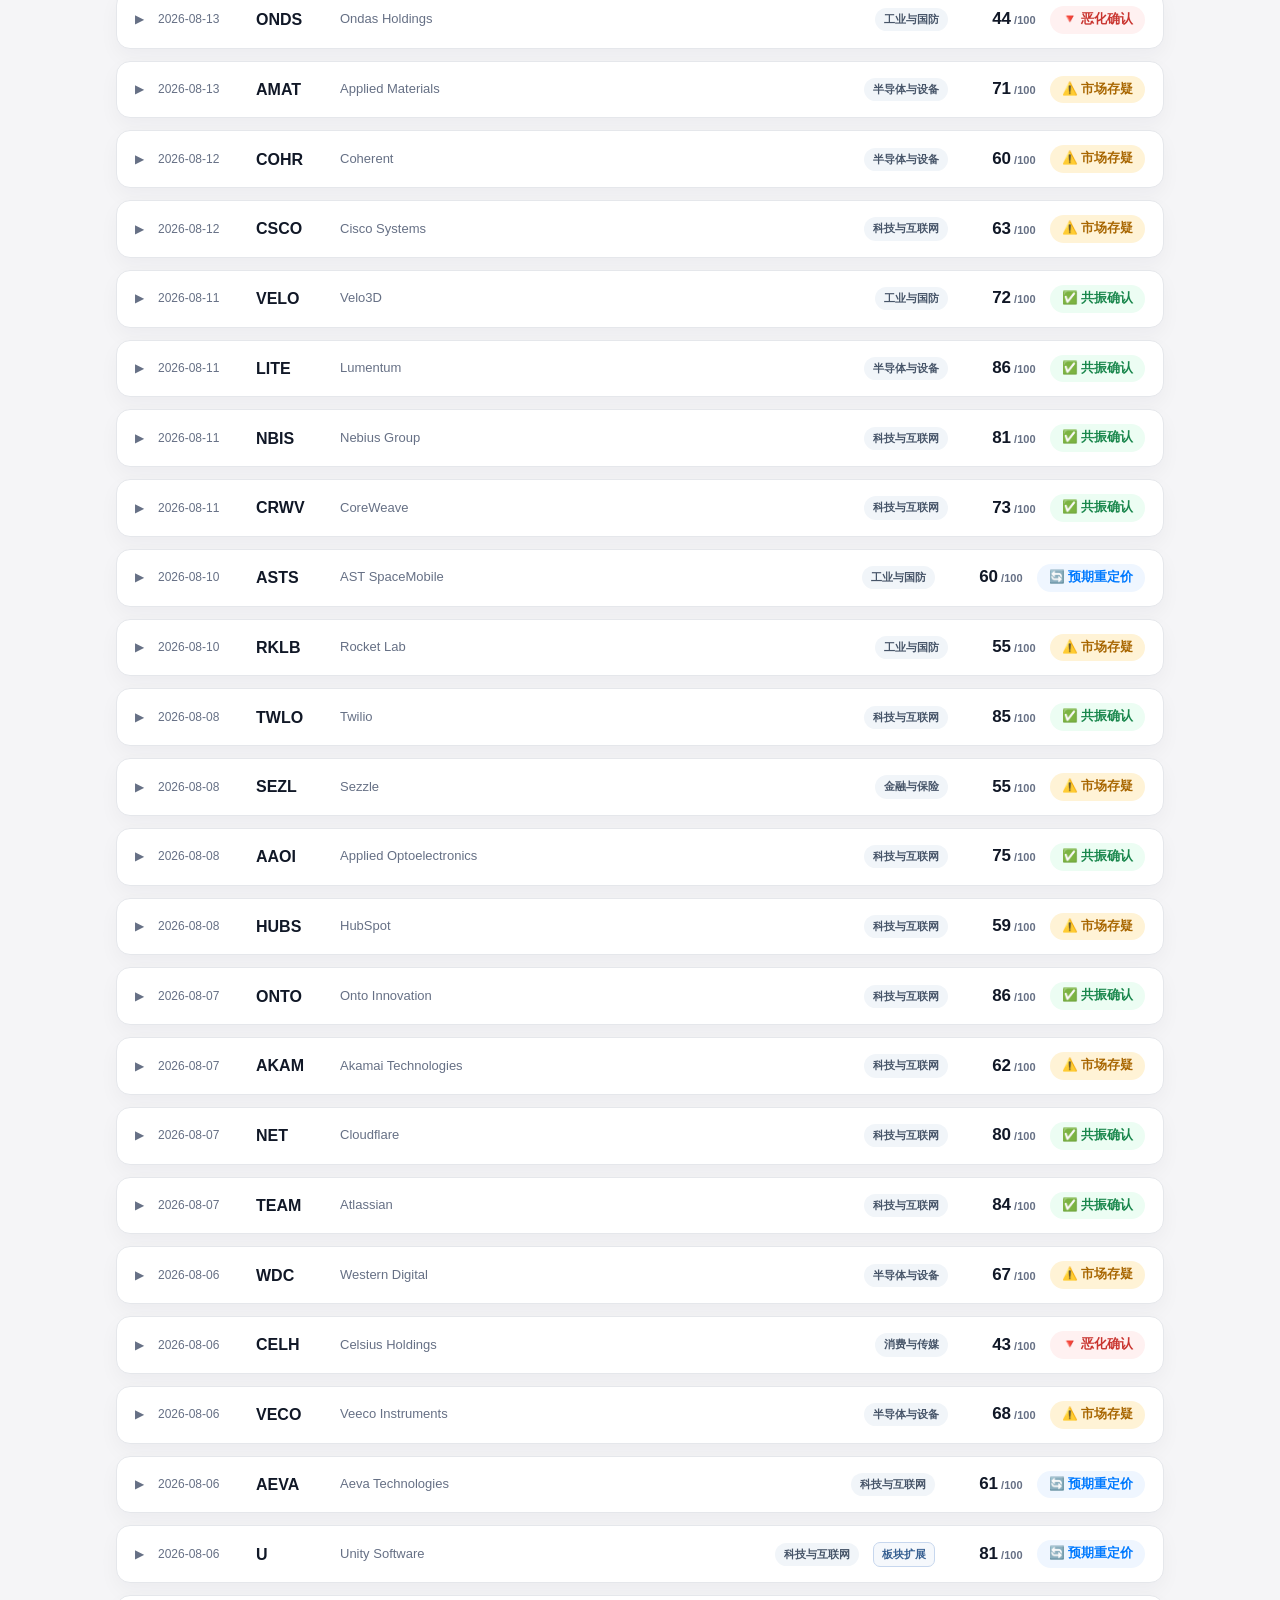
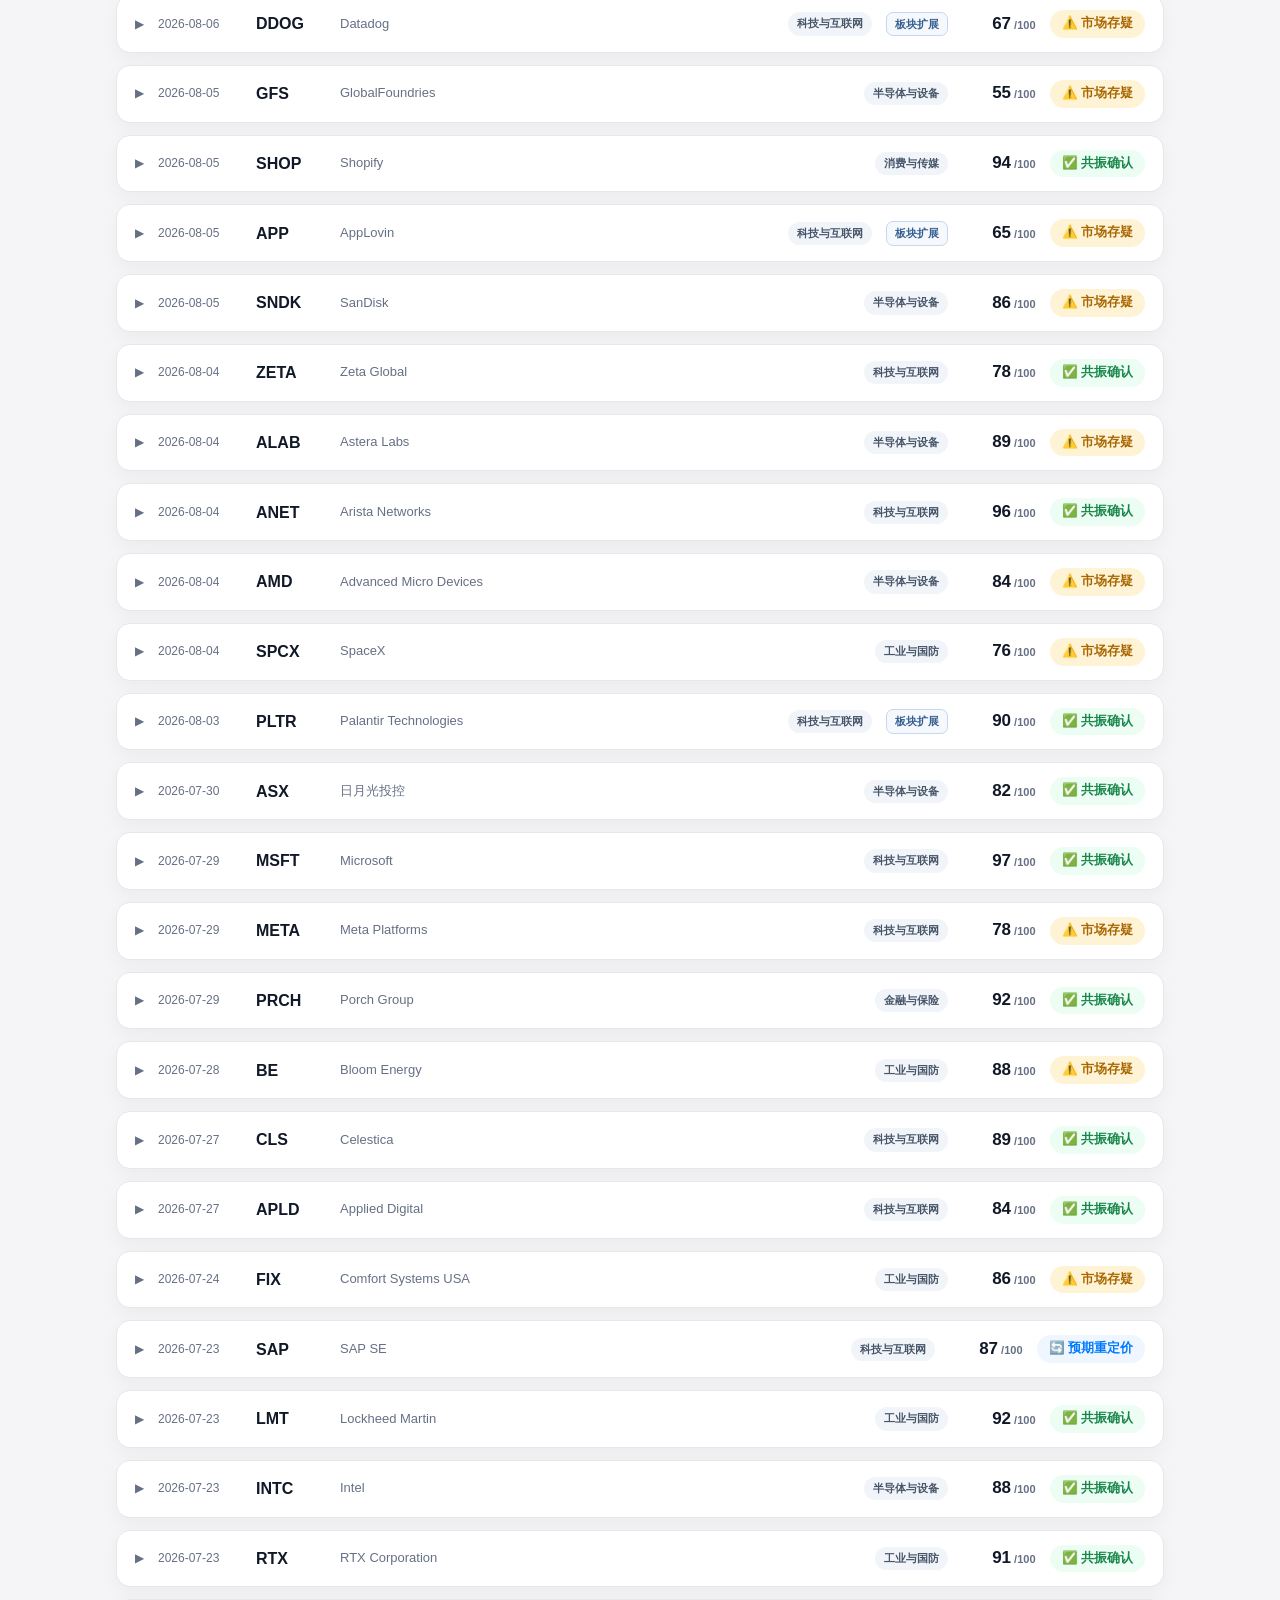
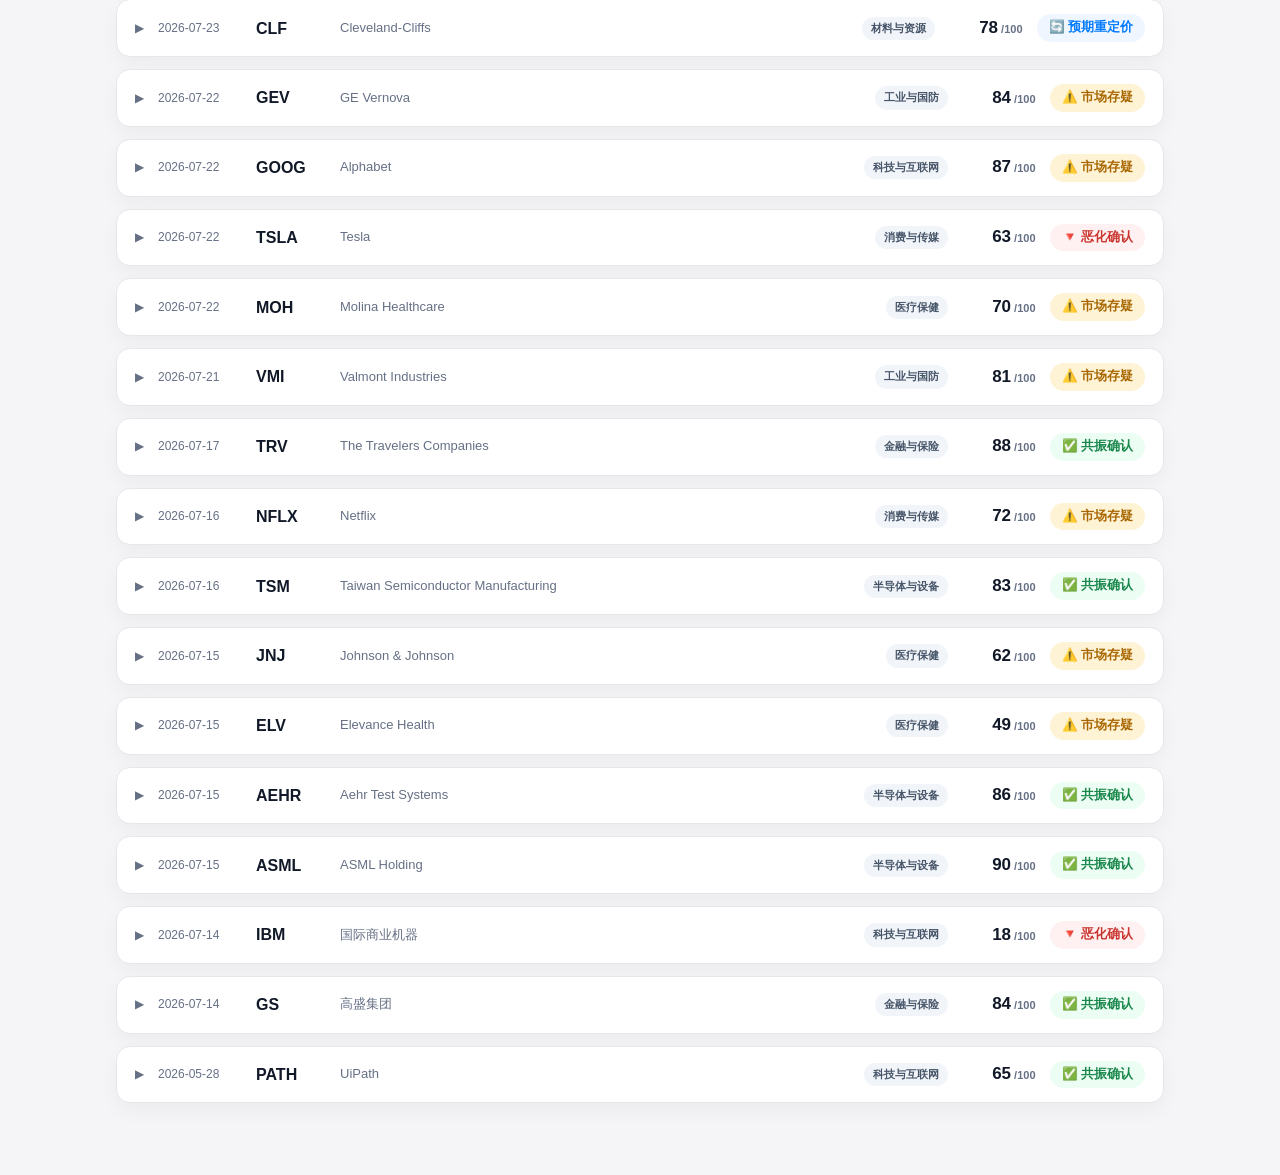
==== commit 98ae31cc: "加 DELL Q3 FY27（11/24 盘后）、ADI Q4 FY26（11/24 盘前）、HPE Q4 FY26（11/23 盘后） Co-Authored-By: Claude Opus 5.5" ====
--- a/index.html
+++ b/index.html
@@ -491,6 +491,231 @@
 const RECORDS = [
 /* __RECORDS_INSERT_POINT__ */
 {
+  type: "earnings",
+  date: "2026-11-24",
+  ticker: "DELL",
+  company: "Dell Technologies",
+  sector: "tech",
+  score: 67,
+  rec: "doubt",
+  dims: { quality: 37, marketread: 12, fundamentals: 18 },
+  compare: { revenueGrowth: 103, revenueGuidance: 69 },
+  business: {
+    plain: "戴尔卖服务器、存储和个人电脑。现在的主业是把英伟达的 GPU 装成整柜 AI 服务器，在工厂里测好、运到客户机房、几小时内跑起来。它不做芯片，赚的是集成、交付和售后那一层。",
+    howMakesMoney: "按硬件出货收费，分两大块：基础设施（ISG：AI 服务器、传统服务器与网络、存储）和客户端（CSG：商用与消费 PC）。本季 ISG 已占分部利润九成以上。AI 服务器单价高、毛利率低，靠量和费用摊薄赚钱；旗下的戴尔金融服务还给客户做设备融资。",
+    moat: "壁垒在供应链和交付：整柜液冷服务器的设计、整柜测试、全球部署和售后，能做到这个规模的厂商很少。风险也在这里：GPU 和内存的价格都不由它定，客户集中在云厂商、新云和主权项目，订单节奏跟着客户的融资、土地和电力走。",
+    whatChanged: "本季收入翻倍，三块服务器业务一起创纪录，传统服务器收入是去年同期的三倍多，主要靠单价和配置上升。AI 订单与上季持平在高位，积压继续放大。全年指引再上调一次，但四季度收入指引环比几乎走平、每股指引低于本季。存货和客户融资应收同时大幅增加，PC 业务低于预期。"
+  },
+  metrics: [
+    { label: "Q3 收入", value: "549.4 亿美元", sub: "同比 +103%、环比约 +17%（自算）；公司指引 490 亿，LSEG 预期 493.2 亿", tone: "beat", pct: 95 },
+    { label: "每股收益", value: "Non-GAAP 9.45 美元", sub: "同比 +265%；公司指引 6.50，LSEG 预期 6.59。GAAP 8.82", tone: "beat", pct: 96 },
+    { label: "🔑 AI 订单与积压", value: "订单 602 亿／积压 1323 亿美元", sub: "季初积压 950 亿。订单比二季度的 609 亿少 1.1%（自算），是当季 AI 收入的约 2.7 倍。积压增加额比「订单减当季 AI 收入」少约 9 亿美元，公司没说明", tone: "up", pct: 88 },
+    { label: "AI 服务器收入", value: "220.3 亿美元", sub: "同比 +291%、环比 +34%；占总收入约 40%，上半年约 36%（自算）", tone: "beat", pct: 92 },
+    { label: "🔑 传统服务器与网络", value: "150.1 亿美元", sub: "同比 +235%。电话会：台数下降、单价上升，每台的核心数、内存和存储配置变多；企业换机、数据中心更新、网络安全和用 CPU 跑 AI 推理都在买", tone: "up", pct: 80 },
+    { label: "存储收入", value: "49.3 亿美元", sub: "同比 +24%，三季度纪录", tone: "up", pct: 65 },
+    { label: "ISG 经营利润", value: "71.2 亿美元", sub: "同比 +308%；利润率 17.0%，上年 12.4%。ISG 收入 419.7 亿，LSEG 预期 352.7 亿", tone: "beat", pct: 90 },
+    { label: "客户端 CSG", value: "128.9 亿美元", sub: "同比 +3%；LSEG 预期 143.3 亿，低约 10%（自算）。商用 +6%、消费 −15%。经营利润 7.04 亿、−6%，利润率 5.5%", tone: "down", pct: 35 },
+    { label: "毛利率与费用率", value: "Non-GAAP 毛利率 21.2%", sub: "上年 21.1%，上半年约 19.7%（自算）；AI 占比上升时毛利率没被摊薄。Non-GAAP 费用率 7.0%、上年 11.8%；经营利润率 14.2%、上年 9.3%", tone: "up", pct: 75 },
+    { label: "🔑 现金流与营运资金", value: "经营现金流 44.6 亿美元", sub: "低于净利润 56.7 亿；自由现金流 34.7 亿。存货 294 亿，年初 104 亿；客户融资应收约 209 亿，年初 143 亿（自算）。前三季调整后自由现金流比自由现金流多约 80 亿，主要是把融资应收加回", tone: "down", pct: 40 },
+    { label: "负债与回购", value: "回购 43.8 亿美元", sub: "本季股东回报合计 49 亿、纪录；回购授权再加 250 亿。有息负债约 377 亿，年初 315 亿（自算）；摊薄股数 6.43 亿、同比 −5%", tone: "flat", pct: 55 },
+    { label: "Q4 收入指引", value: "563 亿美元（±5 亿）", sub: "同比 +69%、环比 +2.5%（自算）；LSEG 预期 536.1 亿", tone: "beat", pct: 72 },
+    { label: "🔑 Q4 每股指引", value: "Non-GAAP 8.40 美元（±0.10）", sub: "比本季实际低 11%（自算）；LSEG 预期 7.50。电话会：北美高利润的订单组合回到常态，ISG 利润率环比回落；费用率略低于 7%", tone: "flat", pct: 55 },
+    { label: "全年指引", value: "收入 2020 亿美元", sub: "原 1920 亿，上调 100 亿＝本季超指引约 59 亿＋四季度隐含上调约 41 亿（自算）。AI 服务器 780 亿、原 740 亿；Non-GAAP 每股 29.68、原 25.50", tone: "beat", pct: 85 },
+    { label: "股价反应", value: "盘后 +0.89%", sub: "11/24 正盘财报前收 295.28、−11.83%，量 2.56 倍；同日 QQQ −1.99%、HPE −16.31%。盘后 20:00 收 297.91，区间 287.00–313.00，只作参考。距 9/17 的 52 周高 588.40 为 −49.8%", tone: "down", pct: 30 }
+  ],
+  management_highlights: [
+    "先标读法：本条写于 11/24 美东盘后，反应日 11/25 尚未开盘。财务数字取自 8-K 新闻稿；电话会取自 TradingKey 实录和 Investing.com 的演示摘要，两份都只有前半段是逐字稿。",
+    "COO Clarke：「我们现在是另一家公司」，ISG 贡献了绝大部分利润和增长。每笔 AI 订单都审过客户资质、资金、土地和电力；整柜在出厂前测好，送到后六小时内跑起来，所以积压转收入更快。",
+    "订单质量：下单时和投产前各做一次信用审查；戴尔金融服务的融资是有选择的、短期的，只覆盖下单到上线那一段。管理层说没有客户改期，积压跨多个季度、近 100 个机房。",
+    "客户结构：新云、主权项目和企业都有，企业是环比增长最快的一块；部署戴尔 AI 工厂的客户超过 7500 家。",
+    "传统服务器：增长来自企业算力需求、老机换新、数据中心更新、网络安全和用 CPU 跑 AI 推理与 agent。台数下降、单价上升。",
+    "内存：企业级 DRAM 和 NAND 价格到 2027 年还会涨，涨幅可能放缓。PC：明年出货环境仍偏弱，管理层说影响可控。",
+    "四季度：费用率略低于 7%、环比大致持平；经营利润率同比约 +175 个基点；摊薄股数约 6.34 亿；利息及其他约 4.5 亿美元。ISG 利润率环比回落，理由是北美的有利订单组合回到常态。",
+    "2028 财年：不给指引，只说每股收益的几个驱动和投资者日讲的一样。长期框架仍是收入年增 7%–9%、每股收益 15% 以上、调整后自由现金流至少八成回给股东。",
+    "没读到的：存货比年初多出近两倍，读到的材料里管理层没有解释。"
+  ],
+  narrative: {
+    summary: "收入、每股收益和全年指引都远超预期，AI 积压再创纪录。股价却在财报前一天大跌，盘后只收回一点，离九月高点已经腰斩。市场定价的不是这季数字。",
+    consensus: "多头看三点。AI 订单连续两季在 600 亿以上，积压还在放大，管理层说没有客户改期；传统服务器和存储也在高速增长，不只靠 GPU。费用率降到公司史上最低，AI 占比上升时毛利率没被摊薄。",
+    divergence: "空头看三点：四季度收入指引环比几乎走平、每股指引低于本季，增速在下台阶；传统服务器靠单价和内存涨价撑起，台数在降；存货和客户融资应收大增，经营现金流低于净利润。PC 业务也低于预期。",
+    signals: [
+      "反应日 11/25 能否守住正盘低点 290.50，以及之后相对 HPE、SMCI 的强弱。",
+      "四季度 AI 服务器收入能否达到全年指引隐含的水平，单季订单能否继续在 600 亿以上。",
+      "存货和融资应收在四季度回落还是继续堆高，经营现金流能否追上净利润。",
+      "传统服务器增长里台数和单价各占多少，内存涨价放缓后还剩多少。",
+      "四季度 ISG 利润率回落的幅度。",
+      "PC 消费端的下滑会不会扩大，内存成本能否转嫁。"
+    ]
+  },
+  accel: {
+    thisQ: "Q3 收入 549.4 亿美元、同比 +103%、环比约 +17%（自算）；Non-GAAP 每股 9.45 美元、同比 +265%。",
+    nextQ: "Q4 收入指引 563 亿美元、同比 +69%、环比 +2.5%（自算）；每股指引 8.40 美元，低于本季实际。",
+    direction: "同比减速：四季度基数抬高，收入环比几乎走平",
+    note: "口径说明三点。\n第一，按本站「下季指引对本季实际」，四季度指引的同比低于三季度实际，记为减速。本季实际比指引高 12.1%（自算），同样幅度套到四季度，同比约 +89%，仍低于本季。\n第二，去年四季度收入约 333 亿美元，比去年三季度高 23%（自算），基数抬高是减速的一个原因。\n第三，全年 AI 服务器指引隐含四季度约 234 亿美元、环比约 +6%（自算），AI 这块没有停。"
+  },
+  decision: {
+    stance: "数字和指引远超预期，股价却已从高点腰斩；先看反应日守不守得住正盘低点，再看四季度存货和现金流",
+    risk: "AI 服务器的毛利率仍未披露，ISG 利润率里 AI 与传统服务器各贡献多少无法量化。传统服务器收入里台数和单价的拆分未披露。存货增加的构成未披露，本记录也未取得管理层解释。积压增加额与订单、收入对不上的约 9 亿美元，差额来源未披露。全年收入与每股的市场预期本记录未取得，所以没有判定全年指引超出多少。"
+  },
+  sources: [
+    { type: "公司公告", label: "Dell Q3 FY2027 新闻稿（8-K 附件 EX-99.1，2026-11-24 盘后）", url: "https://www.sec.gov/Archives/edgar/data/0001571996/000157199626000050/exhibit991earnings8kq3fy27.htm" },
+    { type: "上季对照", label: "Q2 FY2027 新闻稿 · 本季指引与全年旧指引出处", url: "https://www.sec.gov/Archives/edgar/data/0001571996/000157199626000039/exhibit991earnings8kq2fy27.htm" },
+    { type: "业绩会", label: "Q3 FY2027 电话会实录（TradingKey）", url: "https://www.tradingkey.com/news/transcripts/262320900-" },
+    { type: "公司演示", label: "Investing.com：Q3 FY27 演示摘要，四季度指引口径", url: "https://ph.investing.com/news/stock-market-news/dell-q3-fy27-slides-revenue-doubles-ai-backlog-hits-132b-93CH-2720111" },
+    { type: "市场预期", label: "CNBC：本季、分部与四季度的 LSEG 预期", url: "https://www.cnbc.com/2026/11/24/dell-earnings-report-q3-2027.html" }
+  ],
+  vic_notes: "接回本站 9/01 那条记录的六个检查点。Q3 收入 490 亿：过了。AI 积压在消化新订单后净增：过了，订单比上季略少。AI 占比上升时毛利率稳住：过了，还高于上半年。全年指引按季推进：再上调一次。客户端不失速：没过，低于预期、消费端两位数下滑。GPU 供给与客户资本开支：本季没有新信息。上次说分部毛利率未取得，这次仍只有 ISG 整体利润率。",
+  outcome: "财报 11/24 美东盘后发布，反应交易日 11/25 尚未开盘，不计入。11/24 收 295.28 美元、−11.83%，量 2.56 倍；距 9/17 的 52 周高 588.40 为 −49.8%。盘后收 297.91、+0.89%，区间 287.00–313.00，只作参考。"
+},
+{
+  type: "earnings",
+  date: "2026-11-24",
+  ticker: "ADI",
+  company: "Analog Devices",
+  sector: "semis",
+  score: 60,
+  rec: "doubt",
+  dims: { quality: 33, marketread: 8, fundamentals: 19 },
+  compare: { revenueGrowth: 42, revenueGuidance: 39 },
+  business: {
+    plain: "ADI 做模拟和混合信号芯片：把温度、电流、光、声音这些连续变化的信号转成计算机能处理的数字，再把电源管好。它不拼最先进制程，拼的是精度、稳定性和十几年的供货寿命。",
+    howMakesMoney: "按芯片出货收费，型号数以万计、客户极度分散，工业、汽车、通信、消费都用。本季工业占一半、汽车约四分之一，其余是通信和消费。数据中心藏在通信里，占通信的八成以上，从下一季起单列为一个终端市场。",
+    moat: "壁垒是几十年积累的模拟设计经验、型号库和客户设计导入：一颗芯片设计进产品，往往一卖十几年，替换要重新验证。CEO 说它的平均售价是行业平均的四倍以上。风险在工业和汽车的库存周期，以及这轮自建产能能不能被需求消化。",
+    whatChanged: "收入、毛利率和营业利润率都创纪录，四个终端市场同比全部增长，数据中心连续两季翻倍以上。变化在下一季：收入指引环比走平，营业利润率和每股收益指引都比本季低；同时宣布 2027 财年资本开支翻倍多，扩建洁净室和后段测试封装产能。"
+  },
+  metrics: [
+    { label: "Q4 收入", value: "43.73 亿美元", sub: "同比 +42%、环比 +8.7%（自算）；公司指引 42 亿–44 亿，季前预期约 43.2 亿–43.3 亿（Investing.com、Crypto Briefing，未注明来源）", tone: "beat", pct: 70 },
+    { label: "终端市场", value: "工业 21.94 亿美元", sub: "占一半、同比 +55%、环比 +11%（自算）。汽车 10.44 亿、+21%；通信 7.07 亿、+81%；消费 4.29 亿、+7%", tone: "beat", pct: 85 },
+    { label: "🔑 数据中心", value: "约占收入 13%", sub: "电话会转述：占通信的 83%，连续两季同比翻倍以上，光通信比电源长得略快。CEO：全年增长三分之二以上来自非 AI 市场", tone: "up", pct: 80 },
+    { label: "毛利率", value: "调整后 74.5%", sub: "上季 72.5%、上年 69.8%；GAAP 69.3%。全年调整后 72.9%", tone: "beat", pct: 88 },
+    { label: "营业利润率", value: "调整后 52.3%", sub: "指引约 52.0%；上年 43.5%。GAAP 42.7%", tone: "beat", pct: 85 },
+    { label: "每股收益", value: "调整后 4.06 美元", sub: "同比 +80%；指引 3.86±0.15，季前预期约 3.89–3.90。GAAP 3.40", tone: "beat", pct: 82 },
+    { label: "现金流", value: "自由现金流 20.0 亿美元", sub: "占收入 46%；经营现金流 23.4 亿，含 3.6 亿营运资金释放。全年自由现金流 54.5 亿、占 36%", tone: "beat", pct: 85 },
+    { label: "🔑 资本开支计划", value: "2027 财年 16 亿–19 亿美元", sub: "2026 财年 7.3 亿。电话会：扩建洁净室和后段测试封装产能，最早 2028 财年一季度分批投产", tone: "down", pct: 40 },
+    { label: "资产负债", value: "应收账款 26.0 亿美元", sub: "一年前 14.4 亿、+81%，快过收入（自算）；存货 20.8 亿、+26%。有息负债约 114 亿，一年前约 86 亿（自算）；本季新发债 29.8 亿", tone: "flat", pct: 45 },
+    { label: "股东回报", value: "本季 14.1 亿美元", sub: "股息 5.3 亿、回购 8.8 亿；全年 54.1 亿。季度股息 1.10 美元", tone: "up", pct: 65 },
+    { label: "Q1 收入指引", value: "44 亿美元（±1.5 亿）", sub: "同比 +39%、环比 +0.6%（自算）。电话会：通信与数据中心环比增中个位数，工业增低到中个位数，汽车降低个位数，消费按季节降 10%–15%", tone: "flat", pct: 55 },
+    { label: "🔑 Q1 利润指引", value: "调整后营业利润率 50.5%（±100 基点）", sub: "比本季低 180 个基点；每股 3.82±0.20，比本季低 5.9%（自算）。CFO 转述：假期计划停产把毛利率拉到约 74%，费用多了 Alif 收购的一整季", tone: "down", pct: 40 },
+    { label: "股价反应", value: "−17.37%", sub: "11/24 盘前发布：开 328.00、−13.40%，收 312.95，收在区间 26% 处，量 2.38 倍。同日 SOXX −8.27%、TXN −11.25%、MPWR −10.77%、MCHP −7.94%、ON −7.91%、NXPI −6.50%。距 6/22 的 52 周高 445.48 为 −29.7%", tone: "down", pct: 20 }
+  ],
+  management_highlights: [
+    "先标读法：本条写于 11/24 美东收盘后，反应日就是报告当天、已收盘。财务数字取自 8-K 新闻稿；电话会取自 Investing.com 实录，只有前四成是逐字稿，标「转述」的是作者的概括。",
+    "CEO Roche：AI 基础设施投资推动数据中心和 ATE（芯片测试设备）高速增长，但 2026 财年三分之二以上的增长来自非 AI 市场，公司不依赖一处集中的数据中心建设。",
+    "资本开支：2027 财年 16 亿–19 亿美元，扩建洁净室和后段测试封装产能，新产能最早 2028 财年一季度分批投产。转述：2028 年资本开支回落到收入的 4%–6%，明年自由现金流仍会明显增长，自由现金流全部回给股东的承诺不变。",
+    "需求：CFO 转述，订单仍强、订货快过出货；封装和组装仍是主要瓶颈，按月在改善。CEO：平均售价是行业平均的四倍以上。",
+    "一季度：CFO 转述，指引好于正常季节性；毛利率因假期计划停产回落，费用增加来自持续投入和 Alif 收购的一整季费用。",
+    "口径变化：下一季起数据中心单列为终端市场，无线并入工业。",
+    "资本配置：CFO 在新闻稿里说钱投三处——延续技术领先的研发、保障客户供货的产能、持续回报股东。",
+    "没读到的：订单和积压的具体数字、渠道库存周数，读到的材料里都没有。"
+  ],
+  narrative: {
+    summary: "这季数字全面创纪录，四个终端市场全部增长。股价当天跌了近两成：下一季收入走平、利润率回落，资本开支还要翻倍多。市场在把它从利润率扩张期重新定价成扩产期。",
+    consensus: "多头看三点。增长不只靠 AI，全年三分之二以上来自非 AI 市场，四个终端市场同比全涨。毛利率和营业利润率都创新高，平均售价是行业四倍以上。订货快过出货，扩产是为了接住需求，产能 2028 财年起释放。",
+    divergence: "空头看三点。下一季收入环比走平，利润率和每股收益指引都往下，利润率扩张可能见顶。资本开支翻倍多，2027 财年自由现金流率会被压低。应收账款增速是收入的近两倍，有息负债一年多了约三成。当天模拟芯片普跌，ADI 跌得最多。",
+    signals: [
+      "反应日之后能否守住 11/24 低点 304.23，以及相对 SOXX、TXN 的强弱。",
+      "一季度营业利润率能否守在 50% 附近，毛利率回落是否只是停产的一次性影响。",
+      "2027 财年资本开支落在区间哪一端，自由现金流率降到哪里。",
+      "数据中心单列后的增速，以及光通信和电源各自的节奏。",
+      "应收账款和存货是否继续快过收入。",
+      "汽车在一季度降低个位数之后能否回升。"
+    ]
+  },
+  accel: {
+    thisQ: "Q4 收入 43.73 亿美元、同比 +42%、环比 +8.7%（自算）；调整后营业利润率 52.3%。",
+    nextQ: "Q1 收入指引 44 亿美元、同比 +39%、环比 +0.6%（自算）；调整后营业利润率指引 50.5%。",
+    direction: "按指引口径小幅减速，利润率指引回落",
+    note: "口径说明三点。\n第一，按本站「下季指引对本季实际」，一季度指引的同比低于四季度实际，记为减速。本季只比指引中点高 1.7%（自算），同样幅度套到一季度，同比与本季持平。\n第二，CFO 转述一季度通常环比降中个位数，指引走平已好于季节性。\n第三，从一季度起数据中心单列、无线并入工业，分部同比要按新口径重算。"
+  },
+  decision: {
+    stance: "本季数字全面过关，跌的是下一季利润率回落和资本开支翻倍；先看能否守住当天低点，再看扩产期自由现金流降到哪",
+    risk: "订单、积压和渠道库存的具体数字本记录未取得，订货快过出货只来自 CFO 的转述。数据中心收入未单列披露，只能按通信里的占比估算。2027 财年资本开支对自由现金流率的影响公司未量化。一季度的市场预期本记录未取得，所以没有判定指引是否低于预期。应收账款大增的原因未披露。"
+  },
+  sources: [
+    { type: "公司公告", label: "ADI Q4 FY2026 新闻稿（8-K 附件 EX-99.1，2026-11-24 盘前）", url: "https://www.sec.gov/Archives/edgar/data/0000006281/000000628126000087/adiq426exhibit991.htm" },
+    { type: "上季对照", label: "Q3 FY2026 新闻稿 · 本季指引出处", url: "https://www.sec.gov/Archives/edgar/data/0000006281/000000628126000072/adi3q26exhibit991earnings.htm" },
+    { type: "业绩会", label: "Investing.com：Q4 FY2026 电话会实录", url: "https://www.investing.com/news/transcripts/earnings-call-transcript-analog-devices-beats-q4-2026-estimates-shares-slide-93CH-5048688" },
+    { type: "市场反应", label: "Crypto Briefing：创纪录收入后股价大跌", url: "https://cryptobriefing.com/analog-devices-earnings-q4-fiscal-2026-2026-11/" }
+  ],
+  vic_notes: "接回本站 8/19 那条记录。Q4 收入落在 43 亿±1 亿、调整后营业利润率约 52%：都过了。通信与工业维持 50% 以上增长：过了；汽车和消费不再拖后腿：没过，仍明显慢。自由现金流占收入 35% 以上：全年过了，但 2027 财年资本开支翻倍多会压低它。四条证伪线一条都没碰到。上次未取得的订单积压与交期，这次仍只有转述。",
+  outcome: "财报 11/24 美东盘前发布，反应日即 11/24：开 328.00、较前收 −13.40%，收 312.95、−17.37%，收在区间 26% 处，量 2.38 倍。同日 SOXX −8.27%、TXN −11.25%。前一天 ADI +9.49%。"
+},
+{
+  type: "earnings",
+  date: "2026-11-23",
+  ticker: "HPE",
+  company: "Hewlett Packard Enterprise",
+  sector: "tech",
+  score: 61,
+  rec: "doubt",
+  dims: { quality: 35, marketread: 9, fundamentals: 17 },
+  compare: { revenueGrowth: 50, revenueGuidance: 54 },
+  business: {
+    plain: "HPE 卖企业机房里的东西：服务器、存储、网络设备，加上配套软件和融资租赁。2025 年年中收购 Juniper 后，网络成了第二大支柱；AI 服务器是这两年增长最快、也最薄利的一块。",
+    howMakesMoney: "按设备出货收费，分两大块：网络（园区与分支、数据中心网络、安全、路由）和云与 AI（服务器、存储、融资服务）。服务器收入最大、利润率最低；网络收入只有云与 AI 的三分之一左右，利润率却高出一截，所以产品结构比收入增速更影响利润。",
+    moat: "壁垒在企业客户的采购关系、全球服务网络，以及 Juniper 带来的网络软件与运维能力。风险是 AI 服务器的议价权在客户手里、毛利薄，内存等零部件又缺货涨价；利润更厚的网络业务同口径只有十几个百分点的增长。",
+    whatChanged: "这是 Juniper 并表满一年后的第一个同口径季度：总收入同比增长一半，增量几乎全部来自服务器，网络同口径增速比上季快了一点。公司把 2027 财年收入增速指引一次提高近一倍，每股收益也上调。代价在利润率：毛利率环比下滑，全年营业利润增速指引低于收入，存货是一年前的两倍多。"
+  },
+  metrics: [
+    { label: "Q4 收入", value: "145.5 亿美元", sub: "同比 +50.3%、环比 +19.1%；9 月上调的全年指引隐含本季 137.7 亿–148.0 亿（自算），季前预期约 143.5 亿–144.3 亿（Investing.com、Benzinga Pro）", tone: "beat", pct: 72 },
+    { label: "🔑 同口径", value: "Juniper 两期都在", sub: "Juniper 2025 年 7 月并表，本季与去年同期都含它，同比第一次可以直接读。网络 +12.3%，上季剔除并表约 +10%", tone: "up", pct: 65 },
+    { label: "云与 AI", value: "112.6 亿美元", sub: "同比 +68.6%、环比 +24.5%；服务器 87.9 亿、+94.7%，存储 14.8 亿、+33.8%，融资服务 9.0 亿、+1.2%。分部利润率 18.4%，上年 9.3%、上季 17.0%", tone: "beat", pct: 88 },
+    { label: "网络", value: "30.6 亿美元", sub: "同比 +12.3%、环比 +5.6%；园区与分支 +16.7%、数据中心网络 +12.1%、路由 +10.1%、安全 −1.8%。分部利润率 22.1%，上年 23.4%", tone: "flat", pct: 55 },
+    { label: "🔑 毛利率", value: "Non-GAAP 38.2%", sub: "同比 +180 个基点、环比 −220 个基点（上季 40.4%）；GAAP 38.0%", tone: "down", pct: 40 },
+    { label: "营业利润率", value: "Non-GAAP 16.9%", sub: "上年 12.2%、上季 16.2%；GAAP 13.4%", tone: "up", pct: 70 },
+    { label: "每股收益", value: "Non-GAAP 1.43 美元", sub: "上年 0.62；公司指引 1.20–1.30，季前预期约 1.27–1.28。GAAP 1.26", tone: "beat", pct: 85 },
+    { label: "订单", value: "Q4 订单 +88%", sub: "全年 +51%（电话会实录要点栏）。AI 网络累计订单目标：2027 财年底到 75 亿–80 亿美元，2026 财年约 20 亿", tone: "up", pct: 80 },
+    { label: "🔑 现金流与存货", value: "自由现金流 19.2 亿美元", sub: "与上年持平，含 4.0 亿出售厂房设备的收入；经营现金流 23.4 亿、上年 24.7 亿。存货 140.9 亿，一年前 63.5 亿；应付 173.6 亿，一年前 77.3 亿", tone: "down", pct: 40 },
+    { label: "股东回报", value: "本季 9.79 亿美元", sub: "回购授权再加 50 亿、合计约 73 亿；季度股息 0.17 美元，原 0.1425。2027 财年目标至少把自由现金流的 75% 回给股东", tone: "up", pct: 65 },
+    { label: "Q1 收入指引", value: "140 亿–146 亿美元", sub: "同比 +51%–57%，中点环比 −1.7%（自算）；每股 1.30–1.40，中点比本季低 5.6%（自算）", tone: "flat", pct: 55 },
+    { label: "全年指引", value: "收入 594 亿–631 亿美元", sub: "同比 +27%–35%，9 月给的是 +13%–17%。Non-GAAP 营业利润 +23%–30%，原 +14%–18%；每股 5.05–5.35，原 4.40–4.60；自由现金流至少 55 亿，原 50 亿", tone: "beat", pct: 82 },
+    { label: "🔑 全年利润率指引", value: "营业利润增速低于收入", sub: "按指引中点自算，2027 财年 Non-GAAP 营业利润率约 14.6%，2026 财年 15.1%。电话会转述：毛利率随产品结构和 AI 放量回落，下半年成本涨得比价格快", tone: "down", pct: 40 },
+    { label: "股价反应", value: "−16.31%", sub: "11/23 盘后发布，当天正盘已 +17.38%、收 48.02，盘后约 −7%（Investing.com）。11/24 开 42.36、−11.79%，收 40.19，收在区间 25% 处，量 2.85 倍；两天合计 −1.8%（自算）。距 10/09 的 52 周高 73.46 为 −45.3%", tone: "down", pct: 20 }
+  ],
+  management_highlights: [
+    "先标读法：本条写于 11/24 美东收盘后，反应日 11/24 已收盘。财务数字取自 8-K 新闻稿；电话会取自 Investing.com 实录，只有前四成是逐字稿，标「转述」的是作者的概括或摘要。",
+    "CEO Neri：「我们现在是一家根本不同的公司」，盈利能力和竞争位置都更强，组合是为 AI 的下一阶段准备的。",
+    "CFO Myers：一边整合 Juniper，一边做出创纪录的收入、利润和自由现金流；2027 财年收入、营业利润和自由现金流的展望都明显更高。",
+    "有机口径：电话会按「Juniper 从 2025 财年初就并表」重算，2026 财年收入 +23%（逐字稿）。",
+    "订单：AI 网络累计订单目标到 2027 财年底 75 亿–80 亿美元（问答逐字）。转述：Helios 和 Oracle 相关的订单更偏后段。",
+    "供应：转述，内存、NAND 和多种关键零部件至少到 2028 年下半年都会紧张，部分交期 40 周以上；2026 财年大宗零部件两位数涨价，2027 财年涨幅会放缓。",
+    "利润率：转述，2027 财年毛利率随产品结构和 AI 放量回落，下半年成本涨得比价格快，但毛利额仍会增长；全年收入约 46% 落在上半年。网络利润率同比下滑，CFO 说主要是浮动薪酬。",
+    "2027 财年分部（实录展望栏，作者概括）：网络收入增长百分之十几到二十出头，云与 AI 增长 30%–40%；网络利润率在二十五到接近三十的区间。",
+    "没读到的：AI 系统订单与积压的具体金额只在摘要里出现，逐字稿部分没有。"
+  ],
+  narrative: {
+    summary: "Juniper 并表满一年后的第一个同口径季度，收入同比增长一半，2027 财年指引一次上调近一倍。股价报告当天先涨后跌，两天合计回到原点：市场把增长读成了薄利的服务器放量。",
+    consensus: "多头看三点。订单增速远快于收入，AI 网络订单目标两年内翻几倍。同口径下网络增速比上季快，服务器、存储都在高速增长。全年收入、利润和自由现金流指引一起上调，股东回报比例提高。",
+    divergence: "空头看三点。增长几乎全来自服务器，毛利率环比掉了两个多点，全年营业利润增速低于收入。存货是一年前的两倍多，本季自由现金流还靠卖厂房撑住。一季度收入和每股指引都比本季低，全年收入偏下半年，内存缺货会拖到 2028 年。",
+    signals: [
+      "11/24 低点 39.42 能否守住，以及相对 DELL、SMCI 的强弱。",
+      "一季度毛利率是继续下滑还是企稳。",
+      "网络同口径增速能否走到全年指引的区间。",
+      "存货能否随出货回落，经营现金流能否回到利润之上。",
+      "AI 网络订单的季度新增，离 2027 财年底的累计目标还差多少。",
+      "内存和 NAND 涨价能否继续转嫁给客户。"
+    ]
+  },
+  accel: {
+    thisQ: "Q4 收入 145.5 亿美元、同比 +50.3%、环比 +19.1%；Juniper 两期都在，是同口径。",
+    nextQ: "Q1 收入指引 140 亿–146 亿美元、同比 +51%–57%，中点环比 −1.7%（自算）；全年 +27%–35%。",
+    direction: "按指引口径加速，但利润率在往下走",
+    note: "口径说明三点。\n第一，按本站「下季指引对本季实际」，一季度指引中点的同比高于四季度实际，记为加速。\n第二，Juniper 在 2025 年 7 月并表，本季起同比两期都含它，表观增速就是同口径；上次记录的口径问题到此解开。\n第三，加速的是收入不是利润：全年营业利润增速指引低于收入，毛利率本季环比已下滑。"
+  },
+  decision: {
+    stance: "收入和全年指引大幅超预期，但增长集中在薄利的服务器、毛利率在降；先看 11/24 低点守不守得住，再看一季度毛利率",
+    risk: "全年的市场预期本记录未取得，所以没有判定全年指引超出多少。AI 系统订单与积压的金额只来自电话会摘要，逐字稿部分未取得。存货翻倍里多少是已签单的在制品、多少是零部件备货，公司未披露。内存涨价对 2027 财年毛利率的影响公司未量化。"
+  },
+  sources: [
+    { type: "公司公告", label: "HPE Q4 FY2026 新闻稿（8-K 附件 EX-99.1，2026-11-23 盘后）", url: "https://www.sec.gov/Archives/edgar/data/0001645590/000164559026000097/ex-991x11232026x8k.htm" },
+    { type: "上季对照", label: "Q3 FY2026 新闻稿 · 9 月的全年指引出处", url: "https://www.sec.gov/Archives/edgar/data/0001645590/000164559026000078/ex-991x922026x8k.htm" },
+    { type: "业绩会", label: "Investing.com：Q4 FY2026 电话会实录", url: "https://ng.investing.com/news/stock-market-news/earnings-call-transcript-hpe-tops-q4-2026-forecasts-shares-swing-after-rally-93CH-2825460" },
+    { type: "市场预期", label: "Benzinga（经长桥资讯）：Q4 结果与 Benzinga Pro 预期", url: "https://longbridge.com/en/news/306542353" }
+  ],
+  vic_notes: "接回本站 9/02 那条记录。全公司有机增速：仍没单独披露，但本季起 Juniper 两期都在，表观就是同口径；电话会给了按 Juniper 从 2025 财年初并表的全年口径，收入 +23%。AI 网络订单继续上台阶：是。毛利率守住纪录水平：没守住，环比降了两个多点。网络同口径增速：比上季快。FY27 收入落在指引下沿：指引本身已被大幅上调，这条要重新设门槛。",
+  outcome: "财报 11/23 美东盘后发布，当天正盘已 +17.38%。反应日 11/24：开 42.36、较前收 −11.79%，收 40.19、−16.31%，收在区间 25% 处，量 2.85 倍；两天合计 −1.8%。同日 DELL −11.83%、SMCI −7.79%。"
+},
+{
   type: "event",
   date: "2026-11-19",
   ticker: "AMD",
